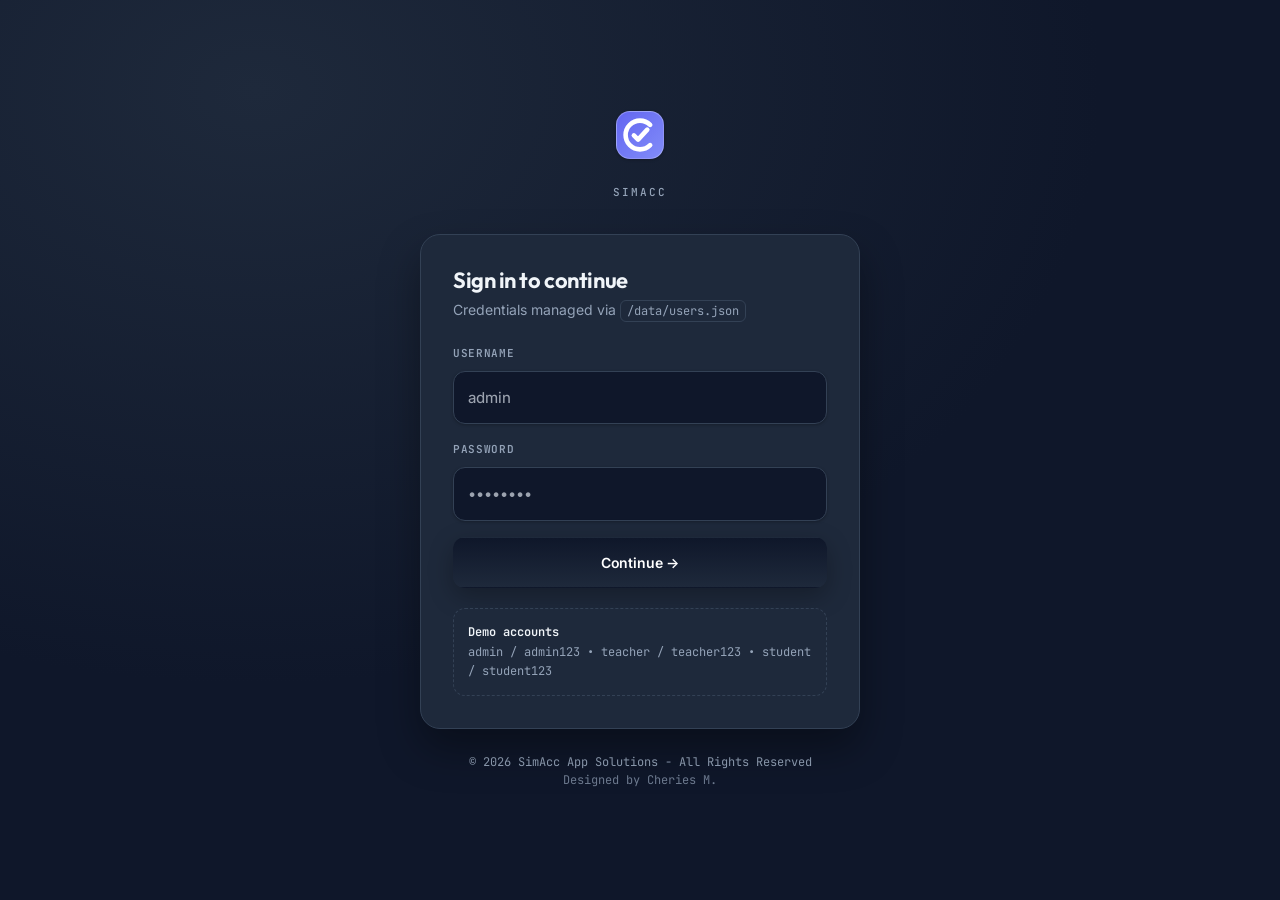
==== index.html @ 6324b461 "Update 'addon/test-gen.js'" ====
<!DOCTYPE html>
<html lang="en">
<head><style>
@font-face {
  font-family: "Optimistic";
  font-style: normal;
  font-weight: 400 600;
  font-display: swap;
  src: url("/fonts/OptimisticAI_VF_Optimized.woff2") format("woff2");
}
@font-face {
  font-family: "Optimistic Mono";
  font-style: normal;
  font-weight: 400;
  font-display: swap;
  src: url("/fonts/OptimisticMono_W_TextRegular.woff2") format("woff2");
}
:where(html) {
  font-family: "Optimistic", system-ui, sans-serif;
}
:where(code, pre, kbd, samp) {
  font-family: "Optimistic Mono", ui-monospace, monospace;
}
</style><style data-metaai-safe-area>:root { scroll-padding-top: var(--safe-area-scroll-padding-top, 0px); }
[data-safe-area-inset-root]::before {
  background: inherit;
  content: "";
  height: var(--safe-area-inset-top, 0px);
  inset: 0 0 auto;
  pointer-events: none;
  position: fixed;
  z-index: 2147483647;
}
</style><script data-metaai-safe-area-runtime>// (c) Meta Platforms, Inc. and affiliates. Confidential and proprietary.

(() => {
  const params = new URLSearchParams(window.location.search);
  const rawInset = params.get('top_inset_px');
  const parsedInset = rawInset !== null && /^\d+$/.test(rawInset)
    ? Number(rawInset)
    : 0;
  const topInset = params.get('has_top_banner') === '1'
    ? Math.min(parsedInset, 256)
    : 0;
  document.documentElement.style.setProperty('--safe-area-inset-top', `${topInset}px`);
  document.documentElement.style.setProperty('--safe-area-scroll-padding-top', `${topInset}px`);

  function observeNavigation() {
    const root = document.getElementById('root');
    if (root === null) return;
    const observed = new Set();
    let scheduled = false;

    function syncScrollPadding() {
      const elements = new Set(root.querySelectorAll('[data-safe-area-sticky-top]'));
      for (const element of observed) {
        if (!elements.has(element)) {
          resizeObserver.unobserve(element);
          observed.delete(element);
        }
      }
      for (const element of elements) {
        if (!observed.has(element)) {
          resizeObserver.observe(element);
          observed.add(element);
        }
      }
      let padding = topInset;
      for (const element of elements) {
        const style = window.getComputedStyle(element);
        if (style.position !== 'sticky' && style.position !== 'fixed') continue;
        const top = Number.parseFloat(style.top);
        if (Number.isFinite(top)) {
          padding = Math.max(padding, top + element.getBoundingClientRect().height);
        }
      }
      document.documentElement.style.setProperty(
        '--safe-area-scroll-padding-top', `${Math.ceil(padding)}px`,
      );
    }

    function scheduleUpdate() {
      if (scheduled) return;
      scheduled = true;
      queueMicrotask(() => {
        scheduled = false;
        syncScrollPadding();
      });
    }

    const resizeObserver = new ResizeObserver(scheduleUpdate);
    const mutationObserver = new MutationObserver(scheduleUpdate);
    mutationObserver.observe(root, {
      attributeFilter: ['class', 'data-safe-area-sticky-top', 'hidden', 'style'],
      attributes: true,
      childList: true,
      subtree: true,
    });
    window.addEventListener('resize', scheduleUpdate);
    scheduleUpdate();
  }

  if (document.readyState === 'loading') {
    document.addEventListener('DOMContentLoaded', observeNavigation, {once: true});
  } else {
    observeNavigation();
  }
})();
</script><script data-metaai-records-guard>// (c) Meta Platforms, Inc. and affiliates. Confidential and proprietary.

// When the records API rejects a write because the app is at its record
// limit, this page answers the next writes itself with the same rejection.
// The answers come after a delay, under an exponential backoff, and one probe
// write goes to the network per backoff window. A new record that the API
// accepts, or a delete that removes a record, ends the backoff. The backoff
// also ends when a write comes 60 s or more after the last window, and no probe
// from the last 60 s is in flight. The state is in memory only.
//
// The compiled-HTML contract checks (`stateful_crud_contract.rs` and
// `stateful_hosted_release.rs`) read this file as part of the app. So it must
// not contain a quoted records action, a browser storage API, the JSON request
// header or encoder, a quoted POST method, a collection argument, or a name
// bound to a quoted word. It must also not call a network function with a
// quoted URL.
(() => {
  const nativeFetch = window.fetch;
  if (typeof nativeFetch !== 'function') return;
  const NativeRequest = window.Request;
  const NativeResponse = window.Response;
  const NativeURL = window.URL;
  const NativePromise = window.Promise;
  const parseJson = JSON.parse;
  const reflectApply = Reflect.apply;
  const startTimer = window.setTimeout.bind(window);
  const stopTimer = window.clearTimeout.bind(window);
  const monotonicNow = window.performance.now.bind(window.performance);

  const CAPACITY_STATUS = 409;
  const CAPACITY_BODY = '{"error":"artifact record limit reached"}';
  const FIRST_WINDOW_MS = 1000;
  const MAX_WINDOW_MS = 60000;
  const LOCAL_ANSWER_DELAY_MS = 500;
  const MAX_TRACKED_RECORDS = 2048;
  const actionName = operation => ['records', operation].join('.');
  const CREATE = actionName('create');
  const PUT = actionName('put');
  const GET = actionName('get');
  const LIST = actionName('list');
  const DELETE = actionName('delete');
  const OBSERVED_ACTIONS = [CREATE, PUT, GET, LIST, DELETE];
  const POST_METHOD = ['PO', 'ST'].join('');
  const LOCAL_HEADERS = [
    [['content', 'type'].join('-'), ['application', 'json'].join('/') + '; charset=utf-8'],
    ['cache-control', 'no-store'],
    ['x-metaai-records-guard', 'capacity'],
  ];

  // `epoch` changes when a window opens or closes. A rejected or accepted write
  // that was sent in an earlier epoch does not change the window, so the writes
  // that were in flight when the limit was reached count as one rejection.
  let streak = 0;
  let windowEndsAt = 0;
  let epoch = 0;
  let activeProbe = null;
  const knownIds = new Set();
  const knownKeys = new Map();

  function recordKey(collection, value) {
    return `${collection}\n${value}`;
  }

  function rememberId(collection, id) {
    if (typeof id !== 'string') return;
    const key = recordKey(collection, id);
    knownIds.delete(key);
    knownIds.add(key);
    if (knownIds.size > MAX_TRACKED_RECORDS) knownIds.delete(knownIds.values().next().value);
  }

  // `savedId` is null when the outcome of the write is unknown. Then the key
  // keeps the id that an earlier answer saved.
  function rememberIdempotencyKey(collection, idempotencyKey, savedId) {
    if (typeof idempotencyKey !== 'string') return;
    const key = recordKey(collection, idempotencyKey);
    const id = savedId ?? knownKeys.get(key) ?? null;
    knownKeys.delete(key);
    knownKeys.set(key, id);
    if (knownKeys.size > MAX_TRACKED_RECORDS) knownKeys.delete(knownKeys.keys().next().value);
  }

  function forgetRecord(savedId) {
    knownIds.delete(savedId);
    for (const [idempotencyKey, keySavedId] of knownKeys) {
      if (keySavedId === savedId) knownKeys.delete(idempotencyKey);
    }
  }

  function forgetId(collection, id) {
    if (typeof id === 'string') forgetRecord(recordKey(collection, id));
  }

  function targetsActions(input, init) {
    const isRequest = input instanceof NativeRequest;
    const method = init?.method ?? (isRequest ? input.method : 'GET');
    if (String(method).toUpperCase() !== POST_METHOD) return false;
    const base = window.location.href;
    const url = isRequest ? input.url : String(input);
    return new NativeURL(url, base).href === new NativeURL('actions', base).href;
  }

  // Returns the body text, a promise of it for a Request body, or null when
  // the body cannot be JSON text.
  function requestBody(input, init) {
    const body = init?.body;
    if (body !== undefined && body !== null) return typeof body === 'string' ? body : null;
    return input instanceof NativeRequest ? input.clone().text() : null;
  }

  function requestSignal(input, init) {
    if (init !== undefined && init !== null && init.signal !== undefined) return init.signal;
    return input instanceof NativeRequest ? input.signal : null;
  }

  function parseAction(text) {
    let payload;
    try {
      payload = parseJson(text);
    } catch {
      return null;
    }
    if (payload === null || typeof payload !== 'object' || Array.isArray(payload)) return null;
    const name = payload.action;
    if (!OBSERVED_ACTIONS.includes(name)) return null;
    const args = payload.args ?? {};
    if (typeof args !== 'object' || Array.isArray(args)) return null;
    const collection = args.collection ?? 'items';
    if (typeof collection !== 'string') return null;
    return {name, args, collection};
  }

  function isWrite(action) {
    return action.name === CREATE || action.name === PUT;
  }

  // The records API accepts these writes at the limit when their record
  // exists: a create that replays a known idempotency key, and a put to a known
  // record. A key or id is known when this page saw its record saved, or sent
  // it in a write whose outcome is unknown.
  function mayStillSucceed(action) {
    if (action.name === CREATE) {
      const idempotencyKey = action.args.idempotency_key;
      return typeof idempotencyKey === 'string'
        && knownKeys.has(recordKey(action.collection, idempotencyKey));
    }
    const id = action.args.id;
    return typeof id === 'string' && knownIds.has(recordKey(action.collection, id));
  }

  function rememberUnknownOutcome(action) {
    if (action.name === CREATE) {
      rememberIdempotencyKey(action.collection, action.args.idempotency_key, null);
    } else {
      rememberId(action.collection, action.args.id);
    }
  }

  // The API rejects a known key or id for capacity only when its record does
  // not exist.
  function revokeExemption(action) {
    if (action.name === PUT) {
      forgetId(action.collection, action.args.id);
      return;
    }
    const key = recordKey(action.collection, action.args.idempotency_key);
    const savedId = knownKeys.get(key);
    knownKeys.delete(key);
    if (typeof savedId === 'string') forgetRecord(savedId);
  }

  // A probe that never settles stops holding writes back after the longest
  // window.
  function windowIsOpen(time) {
    if (time < windowEndsAt) return true;
    return activeProbe !== null && time - activeProbe.startedAt < MAX_WINDOW_MS;
  }

  function openWindow(sentEpoch) {
    if (sentEpoch !== epoch) return;
    streak += 1;
    windowEndsAt = monotonicNow() + Math.min(MAX_WINDOW_MS, FIRST_WINDOW_MS * 2 ** (streak - 1));
    epoch += 1;
  }

  function closeWindow() {
    if (streak === 0) return;
    streak = 0;
    windowEndsAt = 0;
    activeProbe = null;
    epoch += 1;
  }

  // The delay keeps an awaited retry loop from running on every microtask.
  function answerLocally(signal) {
    return new NativePromise((resolve, reject) => {
      if (signal?.aborted) {
        reject(signal.reason);
        return;
      }
      let timer = 0;
      const abort = () => {
        stopTimer(timer);
        reject(signal.reason);
      };
      timer = startTimer(() => {
        signal?.removeEventListener('abort', abort);
        resolve(new NativeResponse(CAPACITY_BODY, {status: CAPACITY_STATUS, headers: LOCAL_HEADERS}));
      }, LOCAL_ANSWER_DELAY_MS);
      signal?.addEventListener('abort', abort, {once: true});
    });
  }

  function responseData(text) {
    try {
      const payload = parseJson(text);
      return payload !== null && typeof payload === 'object' ? payload.data : undefined;
    } catch {
      return undefined;
    }
  }

  function track(action, data) {
    const collection = action.collection;
    switch (action.name) {
      case LIST:
        if (Array.isArray(data?.records)) {
          for (const record of data.records) rememberId(collection, record?.id);
        }
        return;
      case DELETE:
        if (data === true) {
          forgetId(collection, action.args.id);
          closeWindow();
        }
        return;
      case CREATE:
        if (typeof data?.id === 'string') {
          rememberIdempotencyKey(collection, action.args.idempotency_key, recordKey(collection, data.id));
        }
        rememberId(collection, data?.id);
        return;
      default:
        rememberId(collection, data?.id);
    }
  }

  async function observe(action, response, sent) {
    try {
      const status = response.status;
      const succeeded = status >= 200 && status < 300;
      // A write that the API accepts only below the limit proves free space.
      if (succeeded && isWrite(action) && !sent.mayStillSucceed && sent.epoch === epoch) {
        closeWindow();
      }
      const capacityCandidate = status === CAPACITY_STATUS && isWrite(action);
      if (!succeeded && !capacityCandidate) return;
      const text = await response.clone().text();
      if (succeeded) {
        track(action, responseData(text));
      } else if (text === CAPACITY_BODY) {
        if (sent.mayStillSucceed) revokeExemption(action);
        openWindow(sent.epoch);
      }
    } finally {
      if (sent.probe !== null && activeProbe === sent.probe) activeProbe = null;
    }
  }

  function handle(action, send, signal) {
    if (action === null) return send();
    const sent = {epoch, mayStillSucceed: false, probe: null};
    if (isWrite(action)) {
      sent.mayStillSucceed = mayStillSucceed(action);
      if (streak > 0 && !sent.mayStillSucceed) {
        const time = monotonicNow();
        if (windowIsOpen(time)) return answerLocally(signal);
        if (time - windowEndsAt < MAX_WINDOW_MS) {
          activeProbe = {startedAt: time};
          sent.probe = activeProbe;
        } else {
          // Another client or the agent can free space where this page cannot
          // see it. So after a quiet period the write goes out as a normal write.
          closeWindow();
          sent.epoch = epoch;
        }
      }
    }
    return send().then(
      response => observe(action, response, sent).then(() => response, () => response),
      error => {
        if (sent.probe !== null && activeProbe === sent.probe) activeProbe = null;
        // A write that fails or is aborted after it is sent can still save its
        // record.
        if (isWrite(action)) rememberUnknownOutcome(action);
        throw error;
      },
    );
  }

  function guardedFetch(input, init) {
    const self = this;
    const args = arguments;
    const send = () => reflectApply(nativeFetch, self, args);
    let body;
    let signal;
    try {
      if (!targetsActions(input, init)) return send();
      body = requestBody(input, init);
      signal = requestSignal(input, init);
    } catch {
      return send();
    }
    if (body === null) return send();
    if (typeof body === 'string') return handle(parseAction(body), send, signal);
    return body.then(text => handle(parseAction(text), send, signal), () => send());
  }

  try {
    window.fetch = guardedFetch;
  } catch {
    // A page that made the network function read-only keeps its own function.
  }
})();
</script><script data-metaai-app-links>(()=>{var W=Object.defineProperty;var o=(t,n)=>W(t,"name",{value:n,configurable:!0});(()=>{const t=window.open,n=window.fetch,r=HTMLAnchorElement.prototype.click,i=Event.prototype.preventDefault,c=Event.prototype.stopPropagation,f=Event.prototype.stopImmediatePropagation,a=Object.getOwnPropertyDescriptor(Event.prototype,"defaultPrevented").get,u=Object.getOwnPropertyDescriptor(Event.prototype,"cancelBubble"),h="/__metaai/blobs/",x=4e3,g=new WeakMap,E=new WeakSet,s=[];let l=null,b=null,m=null,d=null;function p(t){if(typeof t!="string"||t.trim()==="")return null;let e;try{e=new URL(t,document.baseURI)}catch{return null}return(e.protocol==="http:"||e.protocol==="https:")&&e.origin===window.location.origin?e:null}o(p,"sameAppUrl");function k(t){const e=t.trim(),n=e.toLowerCase();return n===""||n==="_self"||n==="_parent"||n==="_top"?!1:![...document.getElementsByName(e)].some(t=>/^(IFRAME|OBJECT|EMBED)$/.test(t.tagName))}o(k,"opensNewContext");function T(t){return/^\/(__metaai|api|assets)\//.test(t.pathname)}o(T,"isFileRoute");function M(t){const e=new URL(window.location.href);return t.hash!==""&&!/^#!?\//.test(t.hash)&&t.pathname===e.pathname&&t.search===e.search}o(M,"samePage");function R(t){return(t.querySelector("img[alt]")?.getAttribute("alt")||t.getAttribute("aria-label")||t.textContent||"").trim().slice(0,200)}o(R,"labelFor");function y(t,e){const n=document.createElement(t);return n.style.cssText=e,n}o(y,"styled");function P(t){const e=Uint8Array.from(atob(t.replace(/-/g,"+").replace(/_/g,"/")),t=>t.charCodeAt(0));return new TextDecoder("utf-8",{fatal:!0}).decode(e)}o(P,"textOf");function S(t){let e={disposition:t.searchParams.get("disposition")};try{const n=t.searchParams.get("token");n&&t.pathname.startsWith(h)&&(e=JSON.parse(P(n.split(".")[0]))||e)}catch{}return e.disposition==="attachment"}o(S,"isAttachment");function D(){try{const t=document.querySelectorAll(":modal");return t[t.length-1]||document.body}catch{return document.body}}o(D,"layerHost");function H(t,e){d===null&&(d=y("div","position:fixed;width:1px;height:1px;margin:-1px;padding:0;border:0;overflow:hidden;clip-path:inset(50%);white-space:nowrap;"),d.setAttribute("role","status"),d.setAttribute("data-metaai-link-status","")),d.parentNode!==e&&e.append(d);const n=d;n.textContent="",window.setTimeout(()=>{n.textContent=t},100)}o(H,"announce");function N(){b?.remove();const t=D();m?.isConnected||(m=document.createElement("style"),m.textContent="[data-metaai-link-note]::backdrop{display:none!important;background:none!important;backdrop-filter:none!important}",(document.head||document.documentElement).append(m));const e="This app cannot open its pages in a new tab.",n=y("div","position:fixed;inset:auto 16px calc(var(--safe-area-inset-bottom, 0px) + 24px);z-index:2147483647;box-sizing:border-box;width:auto;height:auto;max-width:360px;margin:0 auto;padding:12px 16px;border:0;border-radius:10px;background:rgba(17,17,17,0.92);color:#fff;font:400 14px/1.4 system-ui,sans-serif;text-align:center;overflow:visible;pointer-events:none;");n.setAttribute("data-metaai-link-note",""),n.setAttribute("aria-hidden","true"),n.textContent=e;const r=typeof n.showPopover=="function";r&&n.setAttribute("popover","manual"),t.append(n),r&&n.showPopover(),b=n,H(e,t),window.setTimeout(()=>{n.remove(),b===n&&(b=null)},x)}o(N,"showNote");function O(t){for(const e of t)if(!(!(e instanceof Element)||e===document.body||!e.isConnected||typeof e.focus!="function")&&(e.focus({preventScroll:!0}),document.activeElement===e))return}o(O,"focusBack");function w(){if(l===null)return;const{root:t,opener:e,before:n}=l;l=null,t.open&&t.close(),t.remove(),O([e,n,...s.slice().reverse()])}o(w,"closeViewer");function A(t,e,n){const r=document.activeElement;w();const c=typeof HTMLDialogElement=="function"&&typeof HTMLDialogElement.prototype.showModal=="function",f="var(--safe-area-inset-top, 0px)",a=y(c?"dialog":"div",`position:fixed;inset:0;z-index:2147483647;display:flex;flex-direction:column;align-items:center;justify-content:center;gap:16px;box-sizing:border-box;width:100%;height:100%;max-width:none;max-height:none;margin:0;border:0;padding:calc(${f} + 68px) 16px 24px;background:rgba(0,0,0,0.88);color:#fff;overflow:hidden;overscroll-behavior:contain;pointer-events:auto;`);a.setAttribute("data-metaai-file-viewer",""),a.setAttribute("aria-label",e||"File"),c||(a.setAttribute("role","dialog"),a.setAttribute("aria-modal","true"));const u=y("button",`position:absolute;top:calc(${f} + 12px);right:12px;width:44px;height:44px;padding:0;border:0;border-radius:22px;background:rgba(255,255,255,0.18);color:#fff;font:400 28px/44px system-ui,sans-serif;cursor:pointer;pointer-events:auto;`);u.type="button",u.textContent="\xD7",u.setAttribute("aria-label","Close"),u.setAttribute("data-metaai-file-viewer-close","");const h=y("img","display:block;flex:0 1 auto;min-height:0;max-width:100%;max-height:100%;object-fit:contain;border-radius:4px;");h.alt=e,h.addEventListener("error",()=>{const t=y("p","margin:0;font:400 15px/1.4 system-ui,sans-serif;text-align:center;");t.textContent="This file cannot be shown here.",h.replaceWith(t)},{once:!0}),h.src=t,a.append(u,h),a.addEventListener("cancel",t=>{Reflect.apply(i,t,[]),l?.root===a&&w()}),a.addEventListener("close",()=>{l?.root===a&&w()}),l={root:a,opener:n,before:r},document.body.append(a),c&&a.showModal(),u.focus({preventScroll:!0})}o(A,"showViewer");function F(t,e,r){const i=new AbortController;Reflect.apply(n,window,[t.href,{signal:i.signal}]).then(n=>{i.abort(),n.ok?window.location.assign(t.href):A(t.href,e,r)},()=>A(t.href,e,r))}o(F,"download");function C(t,e,n){T(t)?S(t)?F(t,e,n):A(t.href,e,n):M(t)?window.location.hash=t.hash:N()}o(C,"openOutside");function _(n,r){let i=null,c=0,f=n.href;const a=o(e=>{try{const n=p(String(e));if(n===null){i!==null&&l===i&&w(),i=null,c=0,Reflect.apply(t,window,[String(e)]);return}const a=l;C(n,"",r),i=l!==a?l:null,c=i===null?Date.now()+x:0,f=n.href}catch{}},"go"),u={get href(){return f},set href(t){a(t)},assign:a,replace:a,reload(){},toString:o(()=>f,"toString")};return a(n.href),{opener:null,get closed(){return i!==null?l!==i:Date.now()>=c},get location(){return u},set location(t){a(t)},focus(){},blur(){},close(){i!==null&&l===i&&w(),i=null,c=0},postMessage(){},addEventListener(){},removeEventListener(){}}}o(_,"standIn");function B(t){if(l===null)return!1;const e=t.relatedTarget;return t.composedPath().includes(l.root)||e instanceof Node&&l.root.contains(e)}o(B,"insideViewer");function I(t){const e=[...l.root.querySelectorAll("button, a[href]")],n=e.indexOf(document.activeElement);(t.shiftKey?e[n<=0?e.length-1:n-1]:e[n<0||n===e.length-1?0:n+1])?.focus()}o(I,"moveFocus");function U(t){try{if(l!==null&&!l.root.isConnected&&(l=null),l===null){t.type==="focusin"&&t.target instanceof Element&&s[s.length-1]!==t.target&&(s.push(t.target),s.length>5&&s.shift());return}if(t.type==="keydown"&&(t.key==="Escape"||t.key==="Tab")){Reflect.apply(i,t,[]),Reflect.apply(f,t,[]),t.key==="Escape"?w():I(t);return}if(!B(t)||(Reflect.apply(f,t,[]),t.type!=="click"))return;if(t.detail>1){Reflect.apply(i,t,[]);return}const e=t.target;(e===l.root||e instanceof Element&&e.closest("[data-metaai-file-viewer-close]"))&&w()}catch{}}o(U,"shield");function $(t,e){return t instanceof HTMLInputElement?/^(checkbox|radio|file|color)$/.test(t.type)||/^(submit|reset|image)$/.test(t.type)&&t.form!==null:t instanceof HTMLButtonElement?t.type!=="button"&&t.form!==null:t instanceof HTMLLabelElement?t.control!==null&&!t.control.contains(e):t instanceof HTMLMediaElement?t.controls:t instanceof HTMLElement&&t.tagName==="SUMMARY"&&t.parentElement?.tagName==="DETAILS"}o($,"ownClickAction");function j(t){for(const e of t){if(e instanceof Element&&e.matches("a[href], area[href]"))return e;if($(e,t[0]))return null}return null}o(j,"anchorFor");function V(t){const e=g.get(t);if(!(e===void 0||e.held)){g.delete(t);try{if(e.host.removeEventListener(t.type,e.last),Reflect.apply(a,t,[]))return;e.done=!0,Reflect.apply(i,t,[]),C(e.url,e.label,e.opener)}catch{}}}o(V,"decide");function z(t){const e=g.get(t);if(e!==void 0){g.delete(t);try{e.host.removeEventListener(t.type,e.last),e.held&&!e.appCancelled&&C(e.url,e.label,e.opener)}catch{}}}o(z,"settle");function K(t,n){const r=[];for(const i of t)try{const t=i[n];if(typeof t!="function"||E.has(t))continue;const c=o(function(...e){const n=Reflect.apply(t,this,e),r=n===!1?g.get(e[0]):void 0;return r&&(r.appCancelled=!0),n},"wrapper");E.add(c),i[n]=c,r.push(()=>{i[n]===c&&(i[n]=t)})}catch{}return()=>r.forEach(t=>t())}o(K,"watchHandlers");function L(t,n,r,h,x,E){const s={url:n,label:r,opener:h,host:x,held:!1,done:!1,appCancelled:!1,last:null};s.last=e=>{e===t&&V(t)},g.set(t,s),x.addEventListener(t.type,s.last);const l=K(E,`on${t.type}`),b=o(()=>{l(),z(t)},"end");window.setTimeout(b,0);const m=o(()=>{s.held||s.done||g.get(t)!==s||(s.held=!0,Reflect.apply(a,t,[])?s.appCancelled=!0:Reflect.apply(i,t,[]))},"hold"),d=o(t=>s.held||s.done?s.appCancelled:Reflect.apply(a,t,[]),"appView"),p=o((e,n)=>Object.defineProperty(t,e,{configurable:!0,...n}),"define");return p("stopPropagation",{writable:!0,value(){return m(),Reflect.apply(c,this,arguments)}}),p("stopImmediatePropagation",{writable:!0,value(){return m(),Reflect.apply(f,this,arguments)}}),p("preventDefault",{writable:!0,value(){return s.appCancelled=!0,Reflect.apply(i,this,arguments)}}),p("defaultPrevented",{get(){return d(this)}}),p("returnValue",{get(){return!d(this)},set(t){t||(s.appCancelled=!0,Reflect.apply(i,this,[]))}}),u?.get&&u.set&&p("cancelBubble",{get(){return Reflect.apply(u.get,this,[])},set(t){t&&m(),Reflect.apply(u.set,this,[t])}}),b}o(L,"track");function v(t){try{if(!t.cancelable||t.button!==(t.type==="auxclick"?1:0))return;const e=t.composedPath(),n=j(e);if(!n||n.hasAttribute("download")||n.isContentEditable||!t.bubbles&&e[0]!==n)return;const r=p(n.getAttribute("href"));if(r===null)return;(t.type==="auxclick"||t.ctrlKey||t.metaKey||t.shiftKey||k(n.getAttribute("target")||""))&&L(t,r,R(n),n,t.bubbles?window:n,e)}catch{}}o(v,"remember");try{for(const t of["pointerdown","pointerup","mousedown","mouseup","touchstart","touchend","click","auxclick","dblclick","focusin","focusout","keydown","keyup"])window.addEventListener(t,U,!0);window.addEventListener("click",v,!0),window.addEventListener("auxclick",v,!0),window.open=o(function(n,r){try{const t=r==null?"":String(r);if(t.trim()===""||k(t)){const t=p(n==null?"":String(n));if(t!==null)return _(t,document.activeElement)}}catch{}return Reflect.apply(t,this,arguments)},"open"),HTMLAnchorElement.prototype.click=o(function(){try{if(!this.isConnected&&!this.hasAttribute("download")){const t=p(this.getAttribute("href"));if(t!==null&&k(this.getAttribute("target")||"")){const e=new MouseEvent("click",{bubbles:!0,cancelable:!0,composed:!0,view:window}),n=[];for(let t=this;t!==null;t=t.parentNode)n.push(t);const r=L(e,t,R(this),document.activeElement,this.getRootNode(),n);this.dispatchEvent(e),r();return}}}catch{}return Reflect.apply(r,this,arguments)},"click")}catch{}})();})();
</script>
  <meta charset="UTF-8">
  <meta name="viewport" content="width=device-width, initial-scale=1">
  <title>React Artifact</title>
  <script>(function installDevicePermissionRuntime() {
  if (window.parent === window)
    return;
  let parentOrigin;
  try {
    const embeddingOrigin = window.location.ancestorOrigins?.[0] || document.referrer, { hostname, origin, port, protocol } = new URL(embeddingOrigin), supportedHost = hostname === "meta.ai" || hostname === "ecto1.ai" || [".meta.ai", ".ecto1.ai", ".internalfb.com", ".hatch.club"].some((suffix) => hostname.endsWith(suffix));
    if (hostname === "localhost" && (protocol === "http:" || protocol === "https:") || protocol === "https:" && port === "" && supportedHost)
      parentOrigin = origin;
  } catch {
    return;
  }
  if (!parentOrigin)
    return;
  function request(capability) {
    try {
      const policy = document.permissionsPolicy || document.featurePolicy;
      if (navigator.userActivation?.isActive === !0 && policy?.allowsFeature(capability) === !1)
        window.parent.postMessage({ type: "ecto:artifact-device-permission-request", version: 1, capability }, parentOrigin);
    } catch {}
  }
  function hasAudio(constraints) {
    for (let value = constraints;value != null; value = Object.getPrototypeOf(value)) {
      const descriptor = Object.getOwnPropertyDescriptor(value, "audio");
      if (descriptor)
        return Boolean(descriptor.value);
    }
    return !1;
  }
  function wrap(receiver, name, capability, enabled) {
    try {
      if ((document.permissionsPolicy || document.featurePolicy)?.allowsFeature(capability) !== !1)
        return;
      const native = receiver?.[name];
      if (typeof native !== "function")
        return;
      receiver[name] = function() {
        try {
          if (this === receiver && enabled(arguments))
            request(capability);
        } catch {}
        return Reflect.apply(native, this, arguments);
      };
    } catch {}
  }
  wrap(navigator.mediaDevices, "getUserMedia", "microphone", (args) => hasAudio(args[0]));
  const hasPositionCallback = (args) => typeof args[0] === "function";
  wrap(navigator.geolocation, "getCurrentPosition", "geolocation", hasPositionCallback);
  wrap(navigator.geolocation, "watchPosition", "geolocation", hasPositionCallback);
})();</script>
  <style>*, ::before, ::after {
  --tw-border-spacing-x: 0;
  --tw-border-spacing-y: 0;
  --tw-translate-x: 0;
  --tw-translate-y: 0;
  --tw-rotate: 0;
  --tw-skew-x: 0;
  --tw-skew-y: 0;
  --tw-scale-x: 1;
  --tw-scale-y: 1;
  --tw-pan-x:  ;
  --tw-pan-y:  ;
  --tw-pinch-zoom:  ;
  --tw-scroll-snap-strictness: proximity;
  --tw-gradient-from-position:  ;
  --tw-gradient-via-position:  ;
  --tw-gradient-to-position:  ;
  --tw-ordinal:  ;
  --tw-slashed-zero:  ;
  --tw-numeric-figure:  ;
  --tw-numeric-spacing:  ;
  --tw-numeric-fraction:  ;
  --tw-ring-inset:  ;
  --tw-ring-offset-width: 0px;
  --tw-ring-offset-color: #fff;
  --tw-ring-color: rgb(59 130 246 / 0.5);
  --tw-ring-offset-shadow: 0 0 #0000;
  --tw-ring-shadow: 0 0 #0000;
  --tw-shadow: 0 0 #0000;
  --tw-shadow-colored: 0 0 #0000;
  --tw-blur:  ;
  --tw-brightness:  ;
  --tw-contrast:  ;
  --tw-grayscale:  ;
  --tw-hue-rotate:  ;
  --tw-invert:  ;
  --tw-saturate:  ;
  --tw-sepia:  ;
  --tw-drop-shadow:  ;
  --tw-backdrop-blur:  ;
  --tw-backdrop-brightness:  ;
  --tw-backdrop-contrast:  ;
  --tw-backdrop-grayscale:  ;
  --tw-backdrop-hue-rotate:  ;
  --tw-backdrop-invert:  ;
  --tw-backdrop-opacity:  ;
  --tw-backdrop-saturate:  ;
  --tw-backdrop-sepia:  ;
  --tw-contain-size:  ;
  --tw-contain-layout:  ;
  --tw-contain-paint:  ;
  --tw-contain-style:  ;
}

::backdrop {
  --tw-border-spacing-x: 0;
  --tw-border-spacing-y: 0;
  --tw-translate-x: 0;
  --tw-translate-y: 0;
  --tw-rotate: 0;
  --tw-skew-x: 0;
  --tw-skew-y: 0;
  --tw-scale-x: 1;
  --tw-scale-y: 1;
  --tw-pan-x:  ;
  --tw-pan-y:  ;
  --tw-pinch-zoom:  ;
  --tw-scroll-snap-strictness: proximity;
  --tw-gradient-from-position:  ;
  --tw-gradient-via-position:  ;
  --tw-gradient-to-position:  ;
  --tw-ordinal:  ;
  --tw-slashed-zero:  ;
  --tw-numeric-figure:  ;
  --tw-numeric-spacing:  ;
  --tw-numeric-fraction:  ;
  --tw-ring-inset:  ;
  --tw-ring-offset-width: 0px;
  --tw-ring-offset-color: #fff;
  --tw-ring-color: rgb(59 130 246 / 0.5);
  --tw-ring-offset-shadow: 0 0 #0000;
  --tw-ring-shadow: 0 0 #0000;
  --tw-shadow: 0 0 #0000;
  --tw-shadow-colored: 0 0 #0000;
  --tw-blur:  ;
  --tw-brightness:  ;
  --tw-contrast:  ;
  --tw-grayscale:  ;
  --tw-hue-rotate:  ;
  --tw-invert:  ;
  --tw-saturate:  ;
  --tw-sepia:  ;
  --tw-drop-shadow:  ;
  --tw-backdrop-blur:  ;
  --tw-backdrop-brightness:  ;
  --tw-backdrop-contrast:  ;
  --tw-backdrop-grayscale:  ;
  --tw-backdrop-hue-rotate:  ;
  --tw-backdrop-invert:  ;
  --tw-backdrop-opacity:  ;
  --tw-backdrop-saturate:  ;
  --tw-backdrop-sepia:  ;
  --tw-contain-size:  ;
  --tw-contain-layout:  ;
  --tw-contain-paint:  ;
  --tw-contain-style:  ;
}

/*
! tailwindcss v3.4.18 | MIT License | https://tailwindcss.com
*/

/*
1. Prevent padding and border from affecting element width. (https://github.com/mozdevs/cssremedy/issues/4)
2. Allow adding a border to an element by just adding a border-width. (https://github.com/tailwindcss/tailwindcss/pull/116)
*/

*,
::before,
::after {
  box-sizing: border-box;
  /* 1 */
  border-width: 0;
  /* 2 */
  border-style: solid;
  /* 2 */
  border-color: #e5e7eb;
  /* 2 */
}

::before,
::after {
  --tw-content: '';
}

/*
1. Use a consistent sensible line-height in all browsers.
2. Prevent adjustments of font size after orientation changes in iOS.
3. Use a more readable tab size.
4. Use the user's configured `sans` font-family by default.
5. Use the user's configured `sans` font-feature-settings by default.
6. Use the user's configured `sans` font-variation-settings by default.
7. Disable tap highlights on iOS
*/

html,
:host {
  line-height: 1.5;
  /* 1 */
  -webkit-text-size-adjust: 100%;
  /* 2 */
  -moz-tab-size: 4;
  /* 3 */
  -o-tab-size: 4;
     tab-size: 4;
  /* 3 */
  font-family: ui-sans-serif, system-ui, sans-serif, "Apple Color Emoji", "Segoe UI Emoji", "Segoe UI Symbol", "Noto Color Emoji";
  /* 4 */
  font-feature-settings: normal;
  /* 5 */
  font-variation-settings: normal;
  /* 6 */
  -webkit-tap-highlight-color: transparent;
  /* 7 */
}

/*
1. Remove the margin in all browsers.
2. Inherit line-height from `html` so users can set them as a class directly on the `html` element.
*/

body {
  margin: 0;
  /* 1 */
  line-height: inherit;
  /* 2 */
}

/*
1. Add the correct height in Firefox.
2. Correct the inheritance of border color in Firefox. (https://bugzilla.mozilla.org/show_bug.cgi?id=190655)
3. Ensure horizontal rules are visible by default.
*/

hr {
  height: 0;
  /* 1 */
  color: inherit;
  /* 2 */
  border-top-width: 1px;
  /* 3 */
}

/*
Add the correct text decoration in Chrome, Edge, and Safari.
*/

abbr:where([title]) {
  -webkit-text-decoration: underline dotted;
          text-decoration: underline dotted;
}

/*
Remove the default font size and weight for headings.
*/

h1,
h2,
h3,
h4,
h5,
h6 {
  font-size: inherit;
  font-weight: inherit;
}

/*
Reset links to optimize for opt-in styling instead of opt-out.
*/

a {
  color: inherit;
  text-decoration: inherit;
}

/*
Add the correct font weight in Edge and Safari.
*/

b,
strong {
  font-weight: bolder;
}

/*
1. Use the user's configured `mono` font-family by default.
2. Use the user's configured `mono` font-feature-settings by default.
3. Use the user's configured `mono` font-variation-settings by default.
4. Correct the odd `em` font sizing in all browsers.
*/

code,
kbd,
samp,
pre {
  font-family: ui-monospace, SFMono-Regular, Menlo, Monaco, Consolas, "Liberation Mono", "Courier New", monospace;
  /* 1 */
  font-feature-settings: normal;
  /* 2 */
  font-variation-settings: normal;
  /* 3 */
  font-size: 1em;
  /* 4 */
}

/*
Add the correct font size in all browsers.
*/

small {
  font-size: 80%;
}

/*
Prevent `sub` and `sup` elements from affecting the line height in all browsers.
*/

sub,
sup {
  font-size: 75%;
  line-height: 0;
  position: relative;
  vertical-align: baseline;
}

sub {
  bottom: -0.25em;
}

sup {
  top: -0.5em;
}

/*
1. Remove text indentation from table contents in Chrome and Safari. (https://bugs.chromium.org/p/chromium/issues/detail?id=999088, https://bugs.webkit.org/show_bug.cgi?id=201297)
2. Correct table border color inheritance in all Chrome and Safari. (https://bugs.chromium.org/p/chromium/issues/detail?id=935729, https://bugs.webkit.org/show_bug.cgi?id=195016)
3. Remove gaps between table borders by default.
*/

table {
  text-indent: 0;
  /* 1 */
  border-color: inherit;
  /* 2 */
  border-collapse: collapse;
  /* 3 */
}

/*
1. Change the font styles in all browsers.
2. Remove the margin in Firefox and Safari.
3. Remove default padding in all browsers.
*/

button,
input,
optgroup,
select,
textarea {
  font-family: inherit;
  /* 1 */
  font-feature-settings: inherit;
  /* 1 */
  font-variation-settings: inherit;
  /* 1 */
  font-size: 100%;
  /* 1 */
  font-weight: inherit;
  /* 1 */
  line-height: inherit;
  /* 1 */
  letter-spacing: inherit;
  /* 1 */
  color: inherit;
  /* 1 */
  margin: 0;
  /* 2 */
  padding: 0;
  /* 3 */
}

/*
Remove the inheritance of text transform in Edge and Firefox.
*/

button,
select {
  text-transform: none;
}

/*
1. Correct the inability to style clickable types in iOS and Safari.
2. Remove default button styles.
*/

button,
input:where([type='button']),
input:where([type='reset']),
input:where([type='submit']) {
  -webkit-appearance: button;
  /* 1 */
  background-color: transparent;
  /* 2 */
  background-image: none;
  /* 2 */
}

/*
Use the modern Firefox focus style for all focusable elements.
*/

:-moz-focusring {
  outline: auto;
}

/*
Remove the additional `:invalid` styles in Firefox. (https://github.com/mozilla/gecko-dev/blob/2f9eacd9d3d995c937b4251a5557d95d494c9be1/layout/style/res/forms.css#L728-L737)
*/

:-moz-ui-invalid {
  box-shadow: none;
}

/*
Add the correct vertical alignment in Chrome and Firefox.
*/

progress {
  vertical-align: baseline;
}

/*
Correct the cursor style of increment and decrement buttons in Safari.
*/

::-webkit-inner-spin-button,
::-webkit-outer-spin-button {
  height: auto;
}

/*
1. Correct the odd appearance in Chrome and Safari.
2. Correct the outline style in Safari.
*/

[type='search'] {
  -webkit-appearance: textfield;
  /* 1 */
  outline-offset: -2px;
  /* 2 */
}

/*
Remove the inner padding in Chrome and Safari on macOS.
*/

::-webkit-search-decoration {
  -webkit-appearance: none;
}

/*
1. Correct the inability to style clickable types in iOS and Safari.
2. Change font properties to `inherit` in Safari.
*/

::-webkit-file-upload-button {
  -webkit-appearance: button;
  /* 1 */
  font: inherit;
  /* 2 */
}

/*
Add the correct display in Chrome and Safari.
*/

summary {
  display: list-item;
}

/*
Removes the default spacing and border for appropriate elements.
*/

blockquote,
dl,
dd,
h1,
h2,
h3,
h4,
h5,
h6,
hr,
figure,
p,
pre {
  margin: 0;
}

fieldset {
  margin: 0;
  padding: 0;
}

legend {
  padding: 0;
}

ol,
ul,
menu {
  list-style: none;
  margin: 0;
  padding: 0;
}

/*
Reset default styling for dialogs.
*/

dialog {
  padding: 0;
}

/*
Prevent resizing textareas horizontally by default.
*/

textarea {
  resize: vertical;
}

/*
1. Reset the default placeholder opacity in Firefox. (https://github.com/tailwindlabs/tailwindcss/issues/3300)
2. Set the default placeholder color to the user's configured gray 400 color.
*/

input::-moz-placeholder, textarea::-moz-placeholder {
  opacity: 1;
  /* 1 */
  color: #9ca3af;
  /* 2 */
}

input::placeholder,
textarea::placeholder {
  opacity: 1;
  /* 1 */
  color: #9ca3af;
  /* 2 */
}

/*
Set the default cursor for buttons.
*/

button,
[role="button"] {
  cursor: pointer;
}

/*
Make sure disabled buttons don't get the pointer cursor.
*/

:disabled {
  cursor: default;
}

/*
1. Make replaced elements `display: block` by default. (https://github.com/mozdevs/cssremedy/issues/14)
2. Add `vertical-align: middle` to align replaced elements more sensibly by default. (https://github.com/jensimmons/cssremedy/issues/14#issuecomment-634934210)
   This can trigger a poorly considered lint error in some tools but is included by design.
*/

img,
svg,
video,
canvas,
audio,
iframe,
embed,
object {
  display: block;
  /* 1 */
  vertical-align: middle;
  /* 2 */
}

/*
Constrain images and videos to the parent width and preserve their intrinsic aspect ratio. (https://github.com/mozdevs/cssremedy/issues/14)
*/

img,
video {
  max-width: 100%;
  height: auto;
}

/* Make elements with the HTML hidden attribute stay hidden by default */

[hidden]:where(:not([hidden="until-found"])) {
  display: none;
}

.container {
  width: 100%;
}

@media (min-width: 640px) {
  .container {
    max-width: 640px;
  }
}

@media (min-width: 768px) {
  .container {
    max-width: 768px;
  }
}

@media (min-width: 1024px) {
  .container {
    max-width: 1024px;
  }
}

@media (min-width: 1280px) {
  .container {
    max-width: 1280px;
  }
}

@media (min-width: 1536px) {
  .container {
    max-width: 1536px;
  }
}

.block {
  display: block;
}

.border {
  border-width: 1px;
}

:root {
  --surface: #ffffff;
  --surface-muted: #f4f2ed;
  --text: #1a1a1a;
  --accent: #1d4ed8;
}

@media (prefers-color-scheme: dark) {
  :root {
    --surface: #111111;
    --surface-muted: #1c1c1c;
    --text: #f4f2ed;
    --accent: #93c5fd;
  }
}

html,
body {
  margin: 0;
  padding: 0;
  background: var(--surface);
  color: var(--text);
}

* {
  box-sizing: border-box;
}

@tailwind base;@tailwind components;@tailwind utilities;:root{--surface:#fff;--surface-muted:#f4f2ed;--text:#1a1a1a;--accent:#1d4ed8}@media (prefers-color-scheme:dark){:root{--surface:#111;--surface-muted:#1c1c1c;--text:#f4f2ed;--accent:#93c5fd}}html,body{background:var(--surface);color:var(--text);margin:0;padding:0}*{box-sizing:border-box}
</style>
<script src="simCAT/addon/test-gen.js"></script>
</head>
<body>
  <div id="root"></div>

  <script type="module">var Hd=Object.create;var{getPrototypeOf:Ud,defineProperty:Na,getOwnPropertyNames:Gd}=Object;var $d=Object.prototype.hasOwnProperty;var mt=(e,t,n)=>{n=e!=null?Hd(Ud(e)):{};let r=t||!e||!e.__esModule?Na(n,"default",{value:e,enumerable:!0}):n;for(let a of Gd(e))if(!$d.call(r,a))Na(r,a,{get:()=>e[a],enumerable:!0});return r};var or=(e,t)=>()=>(t||e((t={exports:{}}).exports,t),t.exports);var Vd=(e,t)=>{for(var n in t)Na(e,n,{get:t[n],enumerable:!0,configurable:!0,set:(r)=>t[n]=()=>r})};var Qd=(e,t)=>()=>(e&&(t=e(e=0)),t);var dn=or((dc)=>{var un=Symbol.for("react.element"),Yd=Symbol.for("react.portal"),Kd=Symbol.for("react.fragment"),Xd=Symbol.for("react.strict_mode"),Jd=Symbol.for("react.profiler"),Zd=Symbol.for("react.provider"),ec=Symbol.for("react.context"),tc=Symbol.for("react.forward_ref"),nc=Symbol.for("react.suspense"),rc=Symbol.for("react.memo"),ac=Symbol.for("react.lazy"),el=Symbol.iterator;function ic(e){if(e===null||typeof e!=="object")return null;return e=el&&e[el]||e["@@iterator"],typeof e==="function"?e:null}var rl={isMounted:function(){return!1},enqueueForceUpdate:function(){},enqueueReplaceState:function(){},enqueueSetState:function(){}},al=Object.assign,il={};function Rt(e,t,n){this.props=e,this.context=t,this.refs=il,this.updater=n||rl}Rt.prototype.isReactComponent={};Rt.prototype.setState=function(e,t){if(typeof e!=="object"&&typeof e!=="function"&&e!=null)throw Error("setState(...): takes an object of state variables to update or a function which returns an object of state variables.");this.updater.enqueueSetState(this,e,t,"setState")};Rt.prototype.forceUpdate=function(e){this.updater.enqueueForceUpdate(this,e,"forceUpdate")};function ol(){}ol.prototype=Rt.prototype;function Ra(e,t,n){this.props=e,this.context=t,this.refs=il,this.updater=n||rl}var Ta=Ra.prototype=new ol;Ta.constructor=Ra;al(Ta,Rt.prototype);Ta.isPureReactComponent=!0;var tl=Array.isArray,ll=Object.prototype.hasOwnProperty,Aa={current:null},sl={key:!0,ref:!0,__self:!0,__source:!0};function ul(e,t,n){var r,a={},i=null,o=null;if(t!=null)for(r in t.ref!==void 0&&(o=t.ref),t.key!==void 0&&(i=""+t.key),t)ll.call(t,r)&&!sl.hasOwnProperty(r)&&(a[r]=t[r]);var l=arguments.length-2;if(l===1)a.children=n;else if(1<l){for(var s=Array(l),d=0;d<l;d++)s[d]=arguments[d+2];a.children=s}if(e&&e.defaultProps)for(r in l=e.defaultProps,l)a[r]===void 0&&(a[r]=l[r]);return{$$typeof:un,type:e,key:i,ref:o,props:a,_owner:Aa.current}}function oc(e,t){return{$$typeof:un,type:e.type,key:t,ref:e.ref,props:e.props,_owner:e._owner}}function La(e){return typeof e==="object"&&e!==null&&e.$$typeof===un}function lc(e){var t={"=":"=0",":":"=2"};return"$"+e.replace(/[=:]/g,function(n){return t[n]})}var nl=/\/+/g;function za(e,t){return typeof e==="object"&&e!==null&&e.key!=null?lc(""+e.key):t.toString(36)}function sr(e,t,n,r,a){var i=typeof e;if(i==="undefined"||i==="boolean")e=null;var o=!1;if(e===null)o=!0;else switch(i){case"string":case"number":o=!0;break;case"object":switch(e.$$typeof){case un:case Yd:o=!0}}if(o)return o=e,a=a(o),e=r===""?"."+za(o,0):r,tl(a)?(n="",e!=null&&(n=e.replace(nl,"$&/")+"/"),sr(a,t,n,"",function(d){return d})):a!=null&&(La(a)&&(a=oc(a,n+(!a.key||o&&o.key===a.key?"":(""+a.key).replace(nl,"$&/")+"/")+e)),t.push(a)),1;if(o=0,r=r===""?".":r+":",tl(e))for(var l=0;l<e.length;l++){i=e[l];var s=r+za(i,l);o+=sr(i,t,n,s,a)}else if(s=ic(e),typeof s==="function")for(e=s.call(e),l=0;!(i=e.next()).done;)i=i.value,s=r+za(i,l++),o+=sr(i,t,n,s,a);else if(i==="object")throw t=String(e),Error("Objects are not valid as a React child (found: "+(t==="[object Object]"?"object with keys {"+Object.keys(e).join(", ")+"}":t)+"). If you meant to render a collection of children, use an array instead.");return o}function lr(e,t,n){if(e==null)return e;var r=[],a=0;return sr(e,r,"","",function(i){return t.call(n,i,a++)}),r}function sc(e){if(e._status===-1){var t=e._result;t=t(),t.then(function(n){if(e._status===0||e._status===-1)e._status=1,e._result=n},function(n){if(e._status===0||e._status===-1)e._status=2,e._result=n}),e._status===-1&&(e._status=0,e._result=t)}if(e._status===1)return e._result.default;throw e._result}var ee={current:null},ur={transition:null},uc={ReactCurrentDispatcher:ee,ReactCurrentBatchConfig:ur,ReactCurrentOwner:Aa};function dl(){throw Error("act(...) is not supported in production builds of React.")}dc.Children={map:lr,forEach:function(e,t,n){lr(e,function(){t.apply(this,arguments)},n)},count:function(e){var t=0;return lr(e,function(){t++}),t},toArray:function(e){return lr(e,function(t){return t})||[]},only:function(e){if(!La(e))throw Error("React.Children.only expected to receive a single React element child.");return e}};dc.Component=Rt;dc.Fragment=Kd;dc.Profiler=Jd;dc.PureComponent=Ra;dc.StrictMode=Xd;dc.Suspense=nc;dc.__SECRET_INTERNALS_DO_NOT_USE_OR_YOU_WILL_BE_FIRED=uc;dc.act=dl;dc.cloneElement=function(e,t,n){if(e===null||e===void 0)throw Error("React.cloneElement(...): The argument must be a React element, but you passed "+e+".");var r=al({},e.props),a=e.key,i=e.ref,o=e._owner;if(t!=null){if(t.ref!==void 0&&(i=t.ref,o=Aa.current),t.key!==void 0&&(a=""+t.key),e.type&&e.type.defaultProps)var l=e.type.defaultProps;for(s in t)ll.call(t,s)&&!sl.hasOwnProperty(s)&&(r[s]=t[s]===void 0&&l!==void 0?l[s]:t[s])}var s=arguments.length-2;if(s===1)r.children=n;else if(1<s){l=Array(s);for(var d=0;d<s;d++)l[d]=arguments[d+2];r.children=l}return{$$typeof:un,type:e.type,key:a,ref:i,props:r,_owner:o}};dc.createContext=function(e){return e={$$typeof:ec,_currentValue:e,_currentValue2:e,_threadCount:0,Provider:null,Consumer:null,_defaultValue:null,_globalName:null},e.Provider={$$typeof:Zd,_context:e},e.Consumer=e};dc.createElement=ul;dc.createFactory=function(e){var t=ul.bind(null,e);return t.type=e,t};dc.createRef=function(){return{current:null}};dc.forwardRef=function(e){return{$$typeof:tc,render:e}};dc.isValidElement=La;dc.lazy=function(e){return{$$typeof:ac,_payload:{_status:-1,_result:e},_init:sc}};dc.memo=function(e,t){return{$$typeof:rc,type:e,compare:t===void 0?null:t}};dc.startTransition=function(e){var t=ur.transition;ur.transition={};try{e()}finally{ur.transition=t}};dc.unstable_act=dl;dc.useCallback=function(e,t){return ee.current.useCallback(e,t)};dc.useContext=function(e){return ee.current.useContext(e)};dc.useDebugValue=function(){};dc.useDeferredValue=function(e){return ee.current.useDeferredValue(e)};dc.useEffect=function(e,t){return ee.current.useEffect(e,t)};dc.useId=function(){return ee.current.useId()};dc.useImperativeHandle=function(e,t,n){return ee.current.useImperativeHandle(e,t,n)};dc.useInsertionEffect=function(e,t){return ee.current.useInsertionEffect(e,t)};dc.useLayoutEffect=function(e,t){return ee.current.useLayoutEffect(e,t)};dc.useMemo=function(e,t){return ee.current.useMemo(e,t)};dc.useReducer=function(e,t,n){return ee.current.useReducer(e,t,n)};dc.useRef=function(e){return ee.current.useRef(e)};dc.useState=function(e){return ee.current.useState(e)};dc.useSyncExternalStore=function(e,t,n){return ee.current.useSyncExternalStore(e,t,n)};dc.useTransition=function(){return ee.current.useTransition()};dc.version="18.3.1"});var vl=or((Qc)=>{function Wa(e,t){var n=e.length;e.push(t);e:for(;0<n;){var r=n-1>>>1,a=e[r];if(0<dr(a,t))e[r]=t,e[n]=a,n=r;else break e}}function xe(e){return e.length===0?null:e[0]}function mr(e){if(e.length===0)return null;var t=e[0],n=e.pop();if(n!==t){e[0]=n;e:for(var r=0,a=e.length,i=a>>>1;r<i;){var o=2*(r+1)-1,l=e[o],s=o+1,d=e[s];if(0>dr(l,n))s<a&&0>dr(d,l)?(e[r]=d,e[s]=n,r=s):(e[r]=l,e[o]=n,r=o);else if(s<a&&0>dr(d,n))e[r]=d,e[s]=n,r=s;else break e}}return t}function dr(e,t){var n=e.sortIndex-t.sortIndex;return n!==0?n:e.id-t.id}if(typeof performance==="object"&&typeof performance.now==="function")Pa=performance,Qc.unstable_now=function(){return Pa.now()};else cr=Date,Ma=cr.now(),Qc.unstable_now=function(){return cr.now()-Ma};var Pa,cr,Ma,De=[],$e=[],Vc=1,fe=null,Y=3,gr=!1,gt=!1,pn=!1,pl=typeof setTimeout==="function"?setTimeout:null,fl=typeof clearTimeout==="function"?clearTimeout:null,cl=typeof setImmediate<"u"?setImmediate:null;typeof navigator<"u"&&navigator.scheduling!==void 0&&navigator.scheduling.isInputPending!==void 0&&navigator.scheduling.isInputPending.bind(navigator.scheduling);function Oa(e){for(var t=xe($e);t!==null;){if(t.callback===null)mr($e);else if(t.startTime<=e)mr($e),t.sortIndex=t.expirationTime,Wa(De,t);else break;t=xe($e)}}function ja(e){if(pn=!1,Oa(e),!gt)if(xe(De)!==null)gt=!0,Ha(qa);else{var t=xe($e);t!==null&&Ua(ja,t.startTime-e)}}function qa(e,t){gt=!1,pn&&(pn=!1,fl(fn),fn=-1),gr=!0;var n=Y;try{Oa(t);for(fe=xe(De);fe!==null&&(!(fe.expirationTime>t)||e&&!hl());){var r=fe.callback;if(typeof r==="function"){fe.callback=null,Y=fe.priorityLevel;var a=r(fe.expirationTime<=t);t=Qc.unstable_now(),typeof a==="function"?fe.callback=a:fe===xe(De)&&mr(De),Oa(t)}else mr(De);fe=xe(De)}if(fe!==null)var i=!0;else{var o=xe($e);o!==null&&Ua(ja,o.startTime-t),i=!1}return i}finally{fe=null,Y=n,gr=!1}}var hr=!1,pr=null,fn=-1,ml=5,gl=-1;function hl(){return Qc.unstable_now()-gl<ml?!1:!0}function Ia(){if(pr!==null){var e=Qc.unstable_now();gl=e;var t=!0;try{t=pr(!0,e)}finally{t?cn():(hr=!1,pr=null)}}else hr=!1}var cn;if(typeof cl==="function")cn=function(){cl(Ia)};else if(typeof MessageChannel<"u")fr=new MessageChannel,Ba=fr.port2,fr.port1.onmessage=Ia,cn=function(){Ba.postMessage(null)};else cn=function(){pl(Ia,0)};var fr,Ba;function Ha(e){pr=e,hr||(hr=!0,cn())}function Ua(e,t){fn=pl(function(){e(Qc.unstable_now())},t)}Qc.unstable_IdlePriority=5;Qc.unstable_ImmediatePriority=1;Qc.unstable_LowPriority=4;Qc.unstable_NormalPriority=3;Qc.unstable_Profiling=null;Qc.unstable_UserBlockingPriority=2;Qc.unstable_cancelCallback=function(e){e.callback=null};Qc.unstable_continueExecution=function(){gt||gr||(gt=!0,Ha(qa))};Qc.unstable_forceFrameRate=function(e){0>e||125<e?console.error("forceFrameRate takes a positive int between 0 and 125, forcing frame rates higher than 125 fps is not supported"):ml=0<e?Math.floor(1000/e):5};Qc.unstable_getCurrentPriorityLevel=function(){return Y};Qc.unstable_getFirstCallbackNode=function(){return xe(De)};Qc.unstable_next=function(e){switch(Y){case 1:case 2:case 3:var t=3;break;default:t=Y}var n=Y;Y=t;try{return e()}finally{Y=n}};Qc.unstable_pauseExecution=function(){};Qc.unstable_requestPaint=function(){};Qc.unstable_runWithPriority=function(e,t){switch(e){case 1:case 2:case 3:case 4:case 5:break;default:e=3}var n=Y;Y=e;try{return t()}finally{Y=n}};Qc.unstable_scheduleCallback=function(e,t,n){var r=Qc.unstable_now();switch(typeof n==="object"&&n!==null?(n=n.delay,n=typeof n==="number"&&0<n?r+n:r):n=r,e){case 1:var a=-1;break;case 2:a=250;break;case 5:a=1073741823;break;case 4:a=1e4;break;default:a=5000}return a=n+a,e={id:Vc++,callback:t,priorityLevel:e,startTime:n,expirationTime:a,sortIndex:-1},n>r?(e.sortIndex=n,Wa($e,e),xe(De)===null&&e===xe($e)&&(pn?(fl(fn),fn=-1):pn=!0,Ua(ja,n-r))):(e.sortIndex=a,Wa(De,e),gt||gr||(gt=!0,Ha(qa))),e};Qc.unstable_shouldYield=hl;Qc.unstable_wrapCallback=function(e){var t=Y;return function(){var n=Y;Y=t;try{return e.apply(this,arguments)}finally{Y=n}}}});var Xo={};Vd(Xo,{version:()=>Rd,unstable_renderSubtreeIntoContainer:()=>zd,unstable_batchedUpdates:()=>Nd,unmountComponentAtNode:()=>Dd,render:()=>Fd,hydrateRoot:()=>Ed,hydrate:()=>Cd,flushSync:()=>_d,findDOMNode:()=>Sd,createRoot:()=>wd,createPortal:()=>kd,__SECRET_INTERNALS_DO_NOT_USE_OR_YOU_WILL_BE_FIRED:()=>xd});function h(e){for(var t="https://reactjs.org/docs/error-decoder.html?invariant="+e,n=1;n<arguments.length;n++)t+="&args[]="+encodeURIComponent(arguments[n]);return"Minified React error #"+e+"; visit "+t+" for the full message or use the non-minified dev environment for full errors and additional helpful warnings."}function Nt(e,t){Zt(e,t),Zt(e+"Capture",t)}function Zt(e,t){Mn[e]=t;for(e=0;e<t.length;e++)Ss.add(t[e])}function mp(e){if(pi.call(bl,e))return!0;if(pi.call(yl,e))return!1;if(fp.test(e))return bl[e]=!0;return yl[e]=!0,!1}function gp(e,t,n,r){if(n!==null&&n.type===0)return!1;switch(typeof t){case"function":case"symbol":return!0;case"boolean":if(r)return!1;if(n!==null)return!n.acceptsBooleans;return e=e.toLowerCase().slice(0,5),e!=="data-"&&e!=="aria-";default:return!1}}function hp(e,t,n,r){if(t===null||typeof t>"u"||gp(e,t,n,r))return!0;if(r)return!1;if(n!==null)switch(n.type){case 3:return!t;case 4:return t===!1;case 5:return isNaN(t);case 6:return isNaN(t)||1>t}return!1}function re(e,t,n,r,a,i,o){this.acceptsBooleans=t===2||t===3||t===4,this.attributeName=r,this.attributeNamespace=a,this.mustUseProperty=n,this.propertyName=e,this.type=t,this.sanitizeURL=i,this.removeEmptyString=o}function lo(e){return e[1].toUpperCase()}function so(e,t,n,r){var a=Q.hasOwnProperty(t)?Q[t]:null;if(a!==null?a.type!==0:r||!(2<t.length)||t[0]!=="o"&&t[0]!=="O"||t[1]!=="n"&&t[1]!=="N")hp(t,n,a,r)&&(n=null),r||a===null?mp(t)&&(n===null?e.removeAttribute(t):e.setAttribute(t,""+n)):a.mustUseProperty?e[a.propertyName]=n===null?a.type===3?!1:"":n:(t=a.attributeName,r=a.attributeNamespace,n===null?e.removeAttribute(t):(a=a.type,n=a===3||a===4&&n===!0?"":""+n,r?e.setAttributeNS(r,t,n):e.setAttribute(t,n)))}function mn(e){if(e===null||typeof e!=="object")return null;return e=xl&&e[xl]||e["@@iterator"],typeof e==="function"?e:null}function kn(e){if(Ga===void 0)try{throw Error()}catch(n){var t=n.stack.trim().match(/\n( *(at )?)/);Ga=t&&t[1]||""}return`
`+Ga+e}function Va(e,t){if(!e||$a)return"";$a=!0;var n=Error.prepareStackTrace;Error.prepareStackTrace=void 0;try{if(t)if(t=function(){throw Error()},Object.defineProperty(t.prototype,"props",{set:function(){throw Error()}}),typeof Reflect==="object"&&Reflect.construct){try{Reflect.construct(t,[])}catch(d){var r=d}Reflect.construct(e,[],t)}else{try{t.call()}catch(d){r=d}e.call(t.prototype)}else{try{throw Error()}catch(d){r=d}e()}}catch(d){if(d&&r&&typeof d.stack==="string"){for(var a=d.stack.split(`
`),i=r.stack.split(`
`),o=a.length-1,l=i.length-1;1<=o&&0<=l&&a[o]!==i[l];)l--;for(;1<=o&&0<=l;o--,l--)if(a[o]!==i[l]){if(o!==1||l!==1)do if(o--,l--,0>l||a[o]!==i[l]){var s=`
`+a[o].replace(" at new "," at ");return e.displayName&&s.includes("<anonymous>")&&(s=s.replace("<anonymous>",e.displayName)),s}while(1<=o&&0<=l);break}}}finally{$a=!1,Error.prepareStackTrace=n}return(e=e?e.displayName||e.name:"")?kn(e):""}function vp(e){switch(e.tag){case 5:return kn(e.type);case 16:return kn("Lazy");case 13:return kn("Suspense");case 19:return kn("SuspenseList");case 0:case 2:case 15:return e=Va(e.type,!1),e;case 11:return e=Va(e.type.render,!1),e;case 1:return e=Va(e.type,!0),e;default:return""}}function hi(e){if(e==null)return null;if(typeof e==="function")return e.displayName||e.name||null;if(typeof e==="string")return e;switch(e){case Wt:return"Fragment";case It:return"Portal";case fi:return"Profiler";case uo:return"StrictMode";case mi:return"Suspense";case gi:return"SuspenseList"}if(typeof e==="object")switch(e.$$typeof){case Cs:return(e.displayName||"Context")+".Consumer";case _s:return(e._context.displayName||"Context")+".Provider";case co:var t=e.render;return e=e.displayName,e||(e=t.displayName||t.name||"",e=e!==""?"ForwardRef("+e+")":"ForwardRef"),e;case po:return t=e.displayName||null,t!==null?t:hi(e.type)||"Memo";case Qe:t=e._payload,e=e._init;try{return hi(e(t))}catch(n){}}return null}function yp(e){var t=e.type;switch(e.tag){case 24:return"Cache";case 9:return(t.displayName||"Context")+".Consumer";case 10:return(t._context.displayName||"Context")+".Provider";case 18:return"DehydratedFragment";case 11:return e=t.render,e=e.displayName||e.name||"",t.displayName||(e!==""?"ForwardRef("+e+")":"ForwardRef");case 7:return"Fragment";case 5:return t;case 4:return"Portal";case 3:return"Root";case 6:return"Text";case 16:return hi(t);case 8:return t===uo?"StrictMode":"Mode";case 22:return"Offscreen";case 12:return"Profiler";case 21:return"Scope";case 13:return"Suspense";case 19:return"SuspenseList";case 25:return"TracingMarker";case 1:case 0:case 17:case 2:case 14:case 15:if(typeof t==="function")return t.displayName||t.name||null;if(typeof t==="string")return t}return null}function st(e){switch(typeof e){case"boolean":case"number":case"string":case"undefined":return e;case"object":return e;default:return""}}function Fs(e){var t=e.type;return(e=e.nodeName)&&e.toLowerCase()==="input"&&(t==="checkbox"||t==="radio")}function bp(e){var t=Fs(e)?"checked":"value",n=Object.getOwnPropertyDescriptor(e.constructor.prototype,t),r=""+e[t];if(!e.hasOwnProperty(t)&&typeof n<"u"&&typeof n.get==="function"&&typeof n.set==="function"){var{get:a,set:i}=n;return Object.defineProperty(e,t,{configurable:!0,get:function(){return a.call(this)},set:function(o){r=""+o,i.call(this,o)}}),Object.defineProperty(e,t,{enumerable:n.enumerable}),{getValue:function(){return r},setValue:function(o){r=""+o},stopTracking:function(){e._valueTracker=null,delete e[t]}}}}function yr(e){e._valueTracker||(e._valueTracker=bp(e))}function Ds(e){if(!e)return!1;var t=e._valueTracker;if(!t)return!0;var n=t.getValue(),r="";return e&&(r=Fs(e)?e.checked?"true":"false":e.value),e=r,e!==n?(t.setValue(e),!0):!1}function Hr(e){if(e=e||(typeof document<"u"?document:void 0),typeof e>"u")return null;try{return e.activeElement||e.body}catch(t){return e.body}}function vi(e,t){var n=t.checked;return P({},t,{defaultChecked:void 0,defaultValue:void 0,value:void 0,checked:n!=null?n:e._wrapperState.initialChecked})}function kl(e,t){var n=t.defaultValue==null?"":t.defaultValue,r=t.checked!=null?t.checked:t.defaultChecked;n=st(t.value!=null?t.value:n),e._wrapperState={initialChecked:r,initialValue:n,controlled:t.type==="checkbox"||t.type==="radio"?t.checked!=null:t.value!=null}}function Ns(e,t){t=t.checked,t!=null&&so(e,"checked",t,!1)}function yi(e,t){Ns(e,t);var n=st(t.value),r=t.type;if(n!=null)if(r==="number"){if(n===0&&e.value===""||e.value!=n)e.value=""+n}else e.value!==""+n&&(e.value=""+n);else if(r==="submit"||r==="reset"){e.removeAttribute("value");return}t.hasOwnProperty("value")?bi(e,t.type,n):t.hasOwnProperty("defaultValue")&&bi(e,t.type,st(t.defaultValue)),t.checked==null&&t.defaultChecked!=null&&(e.defaultChecked=!!t.defaultChecked)}function wl(e,t,n){if(t.hasOwnProperty("value")||t.hasOwnProperty("defaultValue")){var r=t.type;if(!(r!=="submit"&&r!=="reset"||t.value!==void 0&&t.value!==null))return;t=""+e._wrapperState.initialValue,n||t===e.value||(e.value=t),e.defaultValue=t}n=e.name,n!==""&&(e.name=""),e.defaultChecked=!!e._wrapperState.initialChecked,n!==""&&(e.name=n)}function bi(e,t,n){if(t!=="number"||Hr(e.ownerDocument)!==e)n==null?e.defaultValue=""+e._wrapperState.initialValue:e.defaultValue!==""+n&&(e.defaultValue=""+n)}function Vt(e,t,n,r){if(e=e.options,t){t={};for(var a=0;a<n.length;a++)t["$"+n[a]]=!0;for(n=0;n<e.length;n++)a=t.hasOwnProperty("$"+e[n].value),e[n].selected!==a&&(e[n].selected=a),a&&r&&(e[n].defaultSelected=!0)}else{n=""+st(n),t=null;for(a=0;a<e.length;a++){if(e[a].value===n){e[a].selected=!0,r&&(e[a].defaultSelected=!0);return}t!==null||e[a].disabled||(t=e[a])}t!==null&&(t.selected=!0)}}function xi(e,t){if(t.dangerouslySetInnerHTML!=null)throw Error(h(91));return P({},t,{value:void 0,defaultValue:void 0,children:""+e._wrapperState.initialValue})}function Sl(e,t){var n=t.value;if(n==null){if(n=t.children,t=t.defaultValue,n!=null){if(t!=null)throw Error(h(92));if(wn(n)){if(1<n.length)throw Error(h(93));n=n[0]}t=n}t==null&&(t=""),n=t}e._wrapperState={initialValue:st(n)}}function zs(e,t){var n=st(t.value),r=st(t.defaultValue);n!=null&&(n=""+n,n!==e.value&&(e.value=n),t.defaultValue==null&&e.defaultValue!==n&&(e.defaultValue=n)),r!=null&&(e.defaultValue=""+r)}function _l(e){var t=e.textContent;t===e._wrapperState.initialValue&&t!==""&&t!==null&&(e.value=t)}function Rs(e){switch(e){case"svg":return"http://www.w3.org/2000/svg";case"math":return"http://www.w3.org/1998/Math/MathML";default:return"http://www.w3.org/1999/xhtml"}}function ki(e,t){return e==null||e==="http://www.w3.org/1999/xhtml"?Rs(t):e==="http://www.w3.org/2000/svg"&&t==="foreignObject"?"http://www.w3.org/1999/xhtml":e}function On(e,t){if(t){var n=e.firstChild;if(n&&n===e.lastChild&&n.nodeType===3){n.nodeValue=t;return}}e.textContent=t}function As(e,t,n){return t==null||typeof t==="boolean"||t===""?"":n||typeof t!=="number"||t===0||Nn.hasOwnProperty(e)&&Nn[e]?(""+t).trim():t+"px"}function Ls(e,t){e=e.style;for(var n in t)if(t.hasOwnProperty(n)){var r=n.indexOf("--")===0,a=As(n,t[n],r);n==="float"&&(n="cssFloat"),r?e.setProperty(n,a):e[n]=a}}function wi(e,t){if(t){if(kp[e]&&(t.children!=null||t.dangerouslySetInnerHTML!=null))throw Error(h(137,e));if(t.dangerouslySetInnerHTML!=null){if(t.children!=null)throw Error(h(60));if(typeof t.dangerouslySetInnerHTML!=="object"||!("__html"in t.dangerouslySetInnerHTML))throw Error(h(61))}if(t.style!=null&&typeof t.style!=="object")throw Error(h(62))}}function Si(e,t){if(e.indexOf("-")===-1)return typeof t.is==="string";switch(e){case"annotation-xml":case"color-profile":case"font-face":case"font-face-src":case"font-face-uri":case"font-face-format":case"font-face-name":case"missing-glyph":return!1;default:return!0}}function fo(e){return e=e.target||e.srcElement||window,e.correspondingUseElement&&(e=e.correspondingUseElement),e.nodeType===3?e.parentNode:e}function Cl(e){if(e=rr(e)){if(typeof Ci!=="function")throw Error(h(280));var t=e.stateNode;t&&(t=va(t),Ci(e.stateNode,e.type,t))}}function Is(e){Qt?Yt?Yt.push(e):Yt=[e]:Qt=e}function Ws(){if(Qt){var e=Qt,t=Yt;if(Yt=Qt=null,Cl(e),t)for(e=0;e<t.length;e++)Cl(t[e])}}function Ps(e,t){return e(t)}function Ms(){}function Os(e,t,n){if(Qa)return e(t,n);Qa=!0;try{return Ps(e,t,n)}finally{if(Qa=!1,Qt!==null||Yt!==null)Ms(),Ws()}}function Bn(e,t){var n=e.stateNode;if(n===null)return null;var r=va(n);if(r===null)return null;n=r[t];e:switch(t){case"onClick":case"onClickCapture":case"onDoubleClick":case"onDoubleClickCapture":case"onMouseDown":case"onMouseDownCapture":case"onMouseMove":case"onMouseMoveCapture":case"onMouseUp":case"onMouseUpCapture":case"onMouseEnter":(r=!r.disabled)||(e=e.type,r=!(e==="button"||e==="input"||e==="select"||e==="textarea")),e=!r;break e;default:e=!1}if(e)return null;if(n&&typeof n!=="function")throw Error(h(231,t,typeof n));return n}function wp(e,t,n,r,a,i,o,l,s){var d=Array.prototype.slice.call(arguments,3);try{t.apply(n,d)}catch(f){this.onError(f)}}function _p(e,t,n,r,a,i,o,l,s){zn=!1,Ur=null,wp.apply(Sp,arguments)}function Cp(e,t,n,r,a,i,o,l,s){if(_p.apply(this,arguments),zn){if(zn){var d=Ur;zn=!1,Ur=null}else throw Error(h(198));Gr||(Gr=!0,Fi=d)}}function zt(e){var t=e,n=e;if(e.alternate)for(;t.return;)t=t.return;else{e=t;do t=e,(t.flags&4098)!==0&&(n=t.return),e=t.return;while(e)}return t.tag===3?n:null}function Bs(e){if(e.tag===13){var t=e.memoizedState;if(t===null&&(e=e.alternate,e!==null&&(t=e.memoizedState)),t!==null)return t.dehydrated}return null}function El(e){if(zt(e)!==e)throw Error(h(188))}function Ep(e){var t=e.alternate;if(!t){if(t=zt(e),t===null)throw Error(h(188));return t!==e?null:e}for(var n=e,r=t;;){var a=n.return;if(a===null)break;var i=a.alternate;if(i===null){if(r=a.return,r!==null){n=r;continue}break}if(a.child===i.child){for(i=a.child;i;){if(i===n)return El(a),e;if(i===r)return El(a),t;i=i.sibling}throw Error(h(188))}if(n.return!==r.return)n=a,r=i;else{for(var o=!1,l=a.child;l;){if(l===n){o=!0,n=a,r=i;break}if(l===r){o=!0,r=a,n=i;break}l=l.sibling}if(!o){for(l=i.child;l;){if(l===n){o=!0,n=i,r=a;break}if(l===r){o=!0,r=i,n=a;break}l=l.sibling}if(!o)throw Error(h(189))}}if(n.alternate!==r)throw Error(h(190))}if(n.tag!==3)throw Error(h(188));return n.stateNode.current===n?e:t}function js(e){return e=Ep(e),e!==null?qs(e):null}function qs(e){if(e.tag===5||e.tag===6)return e;for(e=e.child;e!==null;){var t=qs(e);if(t!==null)return t;e=e.sibling}return null}function Rp(e){if(Te&&typeof Te.onCommitFiberRoot==="function")try{Te.onCommitFiberRoot(fa,e,void 0,(e.current.flags&128)===128)}catch(t){}}function Lp(e){return e>>>=0,e===0?32:31-(Tp(e)/Ap|0)|0}function Sn(e){switch(e&-e){case 1:return 1;case 2:return 2;case 4:return 4;case 8:return 8;case 16:return 16;case 32:return 32;case 64:case 128:case 256:case 512:case 1024:case 2048:case 4096:case 8192:case 16384:case 32768:case 65536:case 131072:case 262144:case 524288:case 1048576:case 2097152:return e&4194240;case 4194304:case 8388608:case 16777216:case 33554432:case 67108864:return e&130023424;case 134217728:return 134217728;case 268435456:return 268435456;case 536870912:return 536870912;case 1073741824:return 1073741824;default:return e}}function Vr(e,t){var n=e.pendingLanes;if(n===0)return 0;var r=0,a=e.suspendedLanes,i=e.pingedLanes,o=n&268435455;if(o!==0){var l=o&~a;l!==0?r=Sn(l):(i&=o,i!==0&&(r=Sn(i)))}else o=n&~a,o!==0?r=Sn(o):i!==0&&(r=Sn(i));if(r===0)return 0;if(t!==0&&t!==r&&(t&a)===0&&(a=r&-r,i=t&-t,a>=i||a===16&&(i&4194240)!==0))return t;if((r&4)!==0&&(r|=n&16),t=e.entangledLanes,t!==0)for(e=e.entanglements,t&=r;0<t;)n=31-Ce(t),a=1<<n,r|=e[n],t&=~a;return r}function Ip(e,t){switch(e){case 1:case 2:case 4:return t+250;case 8:case 16:case 32:case 64:case 128:case 256:case 512:case 1024:case 2048:case 4096:case 8192:case 16384:case 32768:case 65536:case 131072:case 262144:case 524288:case 1048576:case 2097152:return t+5000;case 4194304:case 8388608:case 16777216:case 33554432:case 67108864:return-1;case 134217728:case 268435456:case 536870912:case 1073741824:return-1;default:return-1}}function Wp(e,t){for(var{suspendedLanes:n,pingedLanes:r,expirationTimes:a,pendingLanes:i}=e;0<i;){var o=31-Ce(i),l=1<<o,s=a[o];if(s===-1){if((l&n)===0||(l&r)!==0)a[o]=Ip(l,t)}else s<=t&&(e.expiredLanes|=l);i&=~l}}function Di(e){return e=e.pendingLanes&-1073741825,e!==0?e:e&1073741824?1073741824:0}function $s(){var e=xr;return xr<<=1,(xr&4194240)===0&&(xr=64),e}function Ya(e){for(var t=[],n=0;31>n;n++)t.push(e);return t}function tr(e,t,n){e.pendingLanes|=t,t!==536870912&&(e.suspendedLanes=0,e.pingedLanes=0),e=e.eventTimes,t=31-Ce(t),e[t]=n}function Pp(e,t){var n=e.pendingLanes&~t;e.pendingLanes=t,e.suspendedLanes=0,e.pingedLanes=0,e.expiredLanes&=t,e.mutableReadLanes&=t,e.entangledLanes&=t,t=e.entanglements;var r=e.eventTimes;for(e=e.expirationTimes;0<n;){var a=31-Ce(n),i=1<<a;t[a]=0,r[a]=-1,e[a]=-1,n&=~i}}function go(e,t){var n=e.entangledLanes|=t;for(e=e.entanglements;n;){var r=31-Ce(n),a=1<<r;a&t|e[r]&t&&(e[r]|=t),n&=~a}}function Vs(e){return e&=-e,1<e?4<e?(e&268435455)!==0?16:536870912:4:1}function Dl(e,t){switch(e){case"focusin":case"focusout":et=null;break;case"dragenter":case"dragleave":tt=null;break;case"mouseover":case"mouseout":nt=null;break;case"pointerover":case"pointerout":jn.delete(t.pointerId);break;case"gotpointercapture":case"lostpointercapture":qn.delete(t.pointerId)}}function gn(e,t,n,r,a,i){if(e===null||e.nativeEvent!==i)return e={blockedOn:t,domEventName:n,eventSystemFlags:r,nativeEvent:i,targetContainers:[a]},t!==null&&(t=rr(t),t!==null&&ho(t)),e;return e.eventSystemFlags|=r,t=e.targetContainers,a!==null&&t.indexOf(a)===-1&&t.push(a),e}function Op(e,t,n,r,a){switch(t){case"focusin":return et=gn(et,e,t,n,r,a),!0;case"dragenter":return tt=gn(tt,e,t,n,r,a),!0;case"mouseover":return nt=gn(nt,e,t,n,r,a),!0;case"pointerover":var i=a.pointerId;return jn.set(i,gn(jn.get(i)||null,e,t,n,r,a)),!0;case"gotpointercapture":return i=a.pointerId,qn.set(i,gn(qn.get(i)||null,e,t,n,r,a)),!0}return!1}function Js(e){var t=bt(e.target);if(t!==null){var n=zt(t);if(n!==null){if(t=n.tag,t===13){if(t=Bs(n),t!==null){e.blockedOn=t,Xs(e.priority,function(){Ys(n)});return}}else if(t===3&&n.stateNode.current.memoizedState.isDehydrated){e.blockedOn=n.tag===3?n.stateNode.containerInfo:null;return}}}e.blockedOn=null}function Tr(e){if(e.blockedOn!==null)return!1;for(var t=e.targetContainers;0<t.length;){var n=zi(e.domEventName,e.eventSystemFlags,t[0],e.nativeEvent);if(n===null){n=e.nativeEvent;var r=new n.constructor(n.type,n);_i=r,n.target.dispatchEvent(r),_i=null}else return t=rr(n),t!==null&&ho(t),e.blockedOn=n,!1;t.shift()}return!0}function Nl(e,t,n){Tr(e)&&n.delete(t)}function Bp(){Ni=!1,et!==null&&Tr(et)&&(et=null),tt!==null&&Tr(tt)&&(tt=null),nt!==null&&Tr(nt)&&(nt=null),jn.forEach(Nl),qn.forEach(Nl)}function hn(e,t){e.blockedOn===t&&(e.blockedOn=null,Ni||(Ni=!0,L.unstable_scheduleCallback(L.unstable_NormalPriority,Bp)))}function Hn(e){function t(a){return hn(a,e)}if(0<wr.length){hn(wr[0],e);for(var n=1;n<wr.length;n++){var r=wr[n];r.blockedOn===e&&(r.blockedOn=null)}}et!==null&&hn(et,e),tt!==null&&hn(tt,e),nt!==null&&hn(nt,e),jn.forEach(t),qn.forEach(t);for(n=0;n<Ke.length;n++)r=Ke[n],r.blockedOn===e&&(r.blockedOn=null);for(;0<Ke.length&&(n=Ke[0],n.blockedOn===null);)Js(n),n.blockedOn===null&&Ke.shift()}function jp(e,t,n,r){var a=D,i=Kt.transition;Kt.transition=null;try{D=1,vo(e,t,n,r)}finally{D=a,Kt.transition=i}}function qp(e,t,n,r){var a=D,i=Kt.transition;Kt.transition=null;try{D=4,vo(e,t,n,r)}finally{D=a,Kt.transition=i}}function vo(e,t,n,r){if(Qr){var a=zi(e,t,n,r);if(a===null)ti(e,t,r,Yr,n),Dl(e,r);else if(Op(a,e,t,n,r))r.stopPropagation();else if(Dl(e,r),t&4&&-1<Mp.indexOf(e)){for(;a!==null;){var i=rr(a);if(i!==null&&Qs(i),i=zi(e,t,n,r),i===null&&ti(e,t,r,Yr,n),i===a)break;a=i}a!==null&&r.stopPropagation()}else ti(e,t,r,null,n)}}function zi(e,t,n,r){if(Yr=null,e=fo(r),e=bt(e),e!==null)if(t=zt(e),t===null)e=null;else if(n=t.tag,n===13){if(e=Bs(t),e!==null)return e;e=null}else if(n===3){if(t.stateNode.current.memoizedState.isDehydrated)return t.tag===3?t.stateNode.containerInfo:null;e=null}else t!==e&&(e=null);return Yr=e,null}function Zs(e){switch(e){case"cancel":case"click":case"close":case"contextmenu":case"copy":case"cut":case"auxclick":case"dblclick":case"dragend":case"dragstart":case"drop":case"focusin":case"focusout":case"input":case"invalid":case"keydown":case"keypress":case"keyup":case"mousedown":case"mouseup":case"paste":case"pause":case"play":case"pointercancel":case"pointerdown":case"pointerup":case"ratechange":case"reset":case"resize":case"seeked":case"submit":case"touchcancel":case"touchend":case"touchstart":case"volumechange":case"change":case"selectionchange":case"textInput":case"compositionstart":case"compositionend":case"compositionupdate":case"beforeblur":case"afterblur":case"beforeinput":case"blur":case"fullscreenchange":case"focus":case"hashchange":case"popstate":case"select":case"selectstart":return 1;case"drag":case"dragenter":case"dragexit":case"dragleave":case"dragover":case"mousemove":case"mouseout":case"mouseover":case"pointermove":case"pointerout":case"pointerover":case"scroll":case"toggle":case"touchmove":case"wheel":case"mouseenter":case"mouseleave":case"pointerenter":case"pointerleave":return 4;case"message":switch(Np()){case mo:return 1;case Us:return 4;case $r:case zp:return 16;case Gs:return 536870912;default:return 16}default:return 16}}function eu(){if(Ar)return Ar;var e,t=yo,n=t.length,r,a="value"in Je?Je.value:Je.textContent,i=a.length;for(e=0;e<n&&t[e]===a[e];e++);var o=n-e;for(r=1;r<=o&&t[n-r]===a[i-r];r++);return Ar=a.slice(e,1<r?1-r:void 0)}function Lr(e){var t=e.keyCode;return"charCode"in e?(e=e.charCode,e===0&&t===13&&(e=13)):e=t,e===10&&(e=13),32<=e||e===13?e:0}function Sr(){return!0}function zl(){return!1}function pe(e){function t(n,r,a,i,o){this._reactName=n,this._targetInst=a,this.type=r,this.nativeEvent=i,this.target=o,this.currentTarget=null;for(var l in e)e.hasOwnProperty(l)&&(n=e[l],this[l]=n?n(i):i[l]);return this.isDefaultPrevented=(i.defaultPrevented!=null?i.defaultPrevented:i.returnValue===!1)?Sr:zl,this.isPropagationStopped=zl,this}return P(t.prototype,{preventDefault:function(){this.defaultPrevented=!0;var n=this.nativeEvent;n&&(n.preventDefault?n.preventDefault():typeof n.returnValue!=="unknown"&&(n.returnValue=!1),this.isDefaultPrevented=Sr)},stopPropagation:function(){var n=this.nativeEvent;n&&(n.stopPropagation?n.stopPropagation():typeof n.cancelBubble!=="unknown"&&(n.cancelBubble=!0),this.isPropagationStopped=Sr)},persist:function(){},isPersistent:Sr}),t}function tf(e){var t=this.nativeEvent;return t.getModifierState?t.getModifierState(e):(e=ef[e])?!!t[e]:!1}function xo(){return tf}function nu(e,t){switch(e){case"keyup":return pf.indexOf(t.keyCode)!==-1;case"keydown":return t.keyCode!==229;case"keypress":case"mousedown":case"focusout":return!0;default:return!1}}function ru(e){return e=e.detail,typeof e==="object"&&"data"in e?e.data:null}function mf(e,t){switch(e){case"compositionend":return ru(t);case"keypress":if(t.which!==32)return null;return Il=!0,Ll;case"textInput":return e=t.data,e===Ll&&Il?null:e;default:return null}}function gf(e,t){if(Pt)return e==="compositionend"||!ko&&nu(e,t)?(e=eu(),Ar=yo=Je=null,Pt=!1,e):null;switch(e){case"paste":return null;case"keypress":if(!(t.ctrlKey||t.altKey||t.metaKey)||t.ctrlKey&&t.altKey){if(t.char&&1<t.char.length)return t.char;if(t.which)return String.fromCharCode(t.which)}return null;case"compositionend":return tu&&t.locale!=="ko"?null:t.data;default:return null}}function Wl(e){var t=e&&e.nodeName&&e.nodeName.toLowerCase();return t==="input"?!!hf[e.type]:t==="textarea"?!0:!1}function au(e,t,n,r){Is(r),t=Kr(t,"onChange"),0<t.length&&(n=new bo("onChange","change",null,n,r),e.push({event:n,listeners:t}))}function vf(e){gu(e,0)}function ga(e){var t=Bt(e);if(Ds(t))return e}function yf(e,t){if(e==="change")return t}function Pl(){Tn&&(Tn.detachEvent("onpropertychange",ou),Un=Tn=null)}function ou(e){if(e.propertyName==="value"&&ga(Un)){var t=[];au(t,Un,e,fo(e)),Os(vf,t)}}function bf(e,t,n){e==="focusin"?(Pl(),Tn=t,Un=n,Tn.attachEvent("onpropertychange",ou)):e==="focusout"&&Pl()}function xf(e){if(e==="selectionchange"||e==="keyup"||e==="keydown")return ga(Un)}function kf(e,t){if(e==="click")return ga(t)}function wf(e,t){if(e==="input"||e==="change")return ga(t)}function Sf(e,t){return e===t&&(e!==0||1/e===1/t)||e!==e&&t!==t}function Gn(e,t){if(Fe(e,t))return!0;if(typeof e!=="object"||e===null||typeof t!=="object"||t===null)return!1;var n=Object.keys(e),r=Object.keys(t);if(n.length!==r.length)return!1;for(r=0;r<n.length;r++){var a=n[r];if(!pi.call(t,a)||!Fe(e[a],t[a]))return!1}return!0}function Ml(e){for(;e&&e.firstChild;)e=e.firstChild;return e}function Ol(e,t){var n=Ml(e);e=0;for(var r;n;){if(n.nodeType===3){if(r=e+n.textContent.length,e<=t&&r>=t)return{node:n,offset:t-e};e=r}e:{for(;n;){if(n.nextSibling){n=n.nextSibling;break e}n=n.parentNode}n=void 0}n=Ml(n)}}function lu(e,t){return e&&t?e===t?!0:e&&e.nodeType===3?!1:t&&t.nodeType===3?lu(e,t.parentNode):("contains"in e)?e.contains(t):e.compareDocumentPosition?!!(e.compareDocumentPosition(t)&16):!1:!1}function su(){for(var e=window,t=Hr();t instanceof e.HTMLIFrameElement;){try{var n=typeof t.contentWindow.location.href==="string"}catch(r){n=!1}if(n)e=t.contentWindow;else break;t=Hr(e.document)}return t}function wo(e){var t=e&&e.nodeName&&e.nodeName.toLowerCase();return t&&(t==="input"&&(e.type==="text"||e.type==="search"||e.type==="tel"||e.type==="url"||e.type==="password")||t==="textarea"||e.contentEditable==="true")}function _f(e){var t=su(),n=e.focusedElem,r=e.selectionRange;if(t!==n&&n&&n.ownerDocument&&lu(n.ownerDocument.documentElement,n)){if(r!==null&&wo(n)){if(t=r.start,e=r.end,e===void 0&&(e=t),"selectionStart"in n)n.selectionStart=t,n.selectionEnd=Math.min(e,n.value.length);else if(e=(t=n.ownerDocument||document)&&t.defaultView||window,e.getSelection){e=e.getSelection();var a=n.textContent.length,i=Math.min(r.start,a);r=r.end===void 0?i:Math.min(r.end,a),!e.extend&&i>r&&(a=r,r=i,i=a),a=Ol(n,i);var o=Ol(n,r);a&&o&&(e.rangeCount!==1||e.anchorNode!==a.node||e.anchorOffset!==a.offset||e.focusNode!==o.node||e.focusOffset!==o.offset)&&(t=t.createRange(),t.setStart(a.node,a.offset),e.removeAllRanges(),i>r?(e.addRange(t),e.extend(o.node,o.offset)):(t.setEnd(o.node,o.offset),e.addRange(t)))}}t=[];for(e=n;e=e.parentNode;)e.nodeType===1&&t.push({element:e,left:e.scrollLeft,top:e.scrollTop});typeof n.focus==="function"&&n.focus();for(n=0;n<t.length;n++)e=t[n],e.element.scrollLeft=e.left,e.element.scrollTop=e.top}}function Bl(e,t,n){var r=n.window===n?n.document:n.nodeType===9?n:n.ownerDocument;Ti||Mt==null||Mt!==Hr(r)||(r=Mt,("selectionStart"in r)&&wo(r)?r={start:r.selectionStart,end:r.selectionEnd}:(r=(r.ownerDocument&&r.ownerDocument.defaultView||window).getSelection(),r={anchorNode:r.anchorNode,anchorOffset:r.anchorOffset,focusNode:r.focusNode,focusOffset:r.focusOffset}),An&&Gn(An,r)||(An=r,r=Kr(Ri,"onSelect"),0<r.length&&(t=new bo("onSelect","select",null,t,n),e.push({event:t,listeners:r}),t.target=Mt)))}function _r(e,t){var n={};return n[e.toLowerCase()]=t.toLowerCase(),n["Webkit"+e]="webkit"+t,n["Moz"+e]="moz"+t,n}function ha(e){if(Za[e])return Za[e];if(!Ot[e])return e;var t=Ot[e],n;for(n in t)if(t.hasOwnProperty(n)&&n in uu)return Za[e]=t[n];return e}function dt(e,t){mu.set(e,t),Nt(t,[e])}function ql(e,t,n){var r=e.type||"unknown-event";e.currentTarget=n,Cp(r,t,void 0,e),e.currentTarget=null}function gu(e,t){t=(t&4)!==0;for(var n=0;n<e.length;n++){var r=e[n],a=r.event;r=r.listeners;e:{var i=void 0;if(t)for(var o=r.length-1;0<=o;o--){var l=r[o],s=l.instance,d=l.currentTarget;if(l=l.listener,s!==i&&a.isPropagationStopped())break e;ql(a,l,d),i=s}else for(o=0;o<r.length;o++){if(l=r[o],s=l.instance,d=l.currentTarget,l=l.listener,s!==i&&a.isPropagationStopped())break e;ql(a,l,d),i=s}}}if(Gr)throw e=Fi,Gr=!1,Fi=null,e}function R(e,t){var n=t[Oi];n===void 0&&(n=t[Oi]=new Set);var r=e+"__bubble";n.has(r)||(hu(t,e,2,!1),n.add(r))}function ei(e,t,n){var r=0;t&&(r|=4),hu(n,e,r,t)}function $n(e){if(!e[Cr]){e[Cr]=!0,Ss.forEach(function(n){n!=="selectionchange"&&(Ef.has(n)||ei(n,!1,e),ei(n,!0,e))});var t=e.nodeType===9?e:e.ownerDocument;t===null||t[Cr]||(t[Cr]=!0,ei("selectionchange",!1,t))}}function hu(e,t,n,r){switch(Zs(t)){case 1:var a=jp;break;case 4:a=qp;break;default:a=vo}n=a.bind(null,t,n,e),a=void 0,!Ei||t!=="touchstart"&&t!=="touchmove"&&t!=="wheel"||(a=!0),r?a!==void 0?e.addEventListener(t,n,{capture:!0,passive:a}):e.addEventListener(t,n,!0):a!==void 0?e.addEventListener(t,n,{passive:a}):e.addEventListener(t,n,!1)}function ti(e,t,n,r,a){var i=r;if((t&1)===0&&(t&2)===0&&r!==null)e:for(;;){if(r===null)return;var o=r.tag;if(o===3||o===4){var l=r.stateNode.containerInfo;if(l===a||l.nodeType===8&&l.parentNode===a)break;if(o===4)for(o=r.return;o!==null;){var s=o.tag;if(s===3||s===4){if(s=o.stateNode.containerInfo,s===a||s.nodeType===8&&s.parentNode===a)return}o=o.return}for(;l!==null;){if(o=bt(l),o===null)return;if(s=o.tag,s===5||s===6){r=i=o;continue e}l=l.parentNode}}r=r.return}Os(function(){var d=i,f=fo(n),g=[];e:{var m=mu.get(e);if(m!==void 0){var y=bo,k=e;switch(e){case"keypress":if(Lr(n)===0)break e;case"keydown":case"keyup":y=rf;break;case"focusin":k="focus",y=Ja;break;case"focusout":k="blur",y=Ja;break;case"beforeblur":case"afterblur":y=Ja;break;case"click":if(n.button===2)break e;case"auxclick":case"dblclick":case"mousedown":case"mousemove":case"mouseup":case"mouseout":case"mouseover":case"contextmenu":y=Rl;break;case"drag":case"dragend":case"dragenter":case"dragexit":case"dragleave":case"dragover":case"dragstart":case"drop":y=Gp;break;case"touchcancel":case"touchend":case"touchmove":case"touchstart":y=lf;break;case du:case cu:case pu:y=Qp;break;case fu:y=uf;break;case"scroll":y=Hp;break;case"wheel":y=cf;break;case"copy":case"cut":case"paste":y=Kp;break;case"gotpointercapture":case"lostpointercapture":case"pointercancel":case"pointerdown":case"pointermove":case"pointerout":case"pointerover":case"pointerup":y=Al}var b=(t&4)!==0,z=!b&&e==="scroll",c=b?m!==null?m+"Capture":null:m;b=[];for(var u=d,p;u!==null;){p=u;var v=p.stateNode;if(p.tag===5&&v!==null&&(p=v,c!==null&&(v=Bn(u,c),v!=null&&b.push(Vn(u,v,p)))),z)break;u=u.return}0<b.length&&(m=new y(m,k,null,n,f),g.push({event:m,listeners:b}))}}if((t&7)===0){e:{if(m=e==="mouseover"||e==="pointerover",y=e==="mouseout"||e==="pointerout",m&&n!==_i&&(k=n.relatedTarget||n.fromElement)&&(bt(k)||k[Be]))break e;if(y||m){if(m=f.window===f?f:(m=f.ownerDocument)?m.defaultView||m.parentWindow:window,y){if(k=n.relatedTarget||n.toElement,y=d,k=k?bt(k):null,k!==null&&(z=zt(k),k!==z||k.tag!==5&&k.tag!==6))k=null}else y=null,k=d;if(y!==k){if(b=Rl,v="onMouseLeave",c="onMouseEnter",u="mouse",e==="pointerout"||e==="pointerover")b=Al,v="onPointerLeave",c="onPointerEnter",u="pointer";if(z=y==null?m:Bt(y),p=k==null?m:Bt(k),m=new b(v,u+"leave",y,n,f),m.target=z,m.relatedTarget=p,v=null,bt(f)===d&&(b=new b(c,u+"enter",k,n,f),b.target=p,b.relatedTarget=z,v=b),z=v,y&&k)t:{b=y,c=k,u=0;for(p=b;p;p=At(p))u++;p=0;for(v=c;v;v=At(v))p++;for(;0<u-p;)b=At(b),u--;for(;0<p-u;)c=At(c),p--;for(;u--;){if(b===c||c!==null&&b===c.alternate)break t;b=At(b),c=At(c)}b=null}else b=null;y!==null&&Hl(g,m,y,b,!1),k!==null&&z!==null&&Hl(g,z,k,b,!0)}}}e:{if(m=d?Bt(d):window,y=m.nodeName&&m.nodeName.toLowerCase(),y==="select"||y==="input"&&m.type==="file")var w=yf;else if(Wl(m))if(iu)w=wf;else{w=xf;var S=bf}else(y=m.nodeName)&&y.toLowerCase()==="input"&&(m.type==="checkbox"||m.type==="radio")&&(w=kf);if(w&&(w=w(e,d))){au(g,w,n,f);break e}S&&S(e,m,d),e==="focusout"&&(S=m._wrapperState)&&S.controlled&&m.type==="number"&&bi(m,"number",m.value)}switch(S=d?Bt(d):window,e){case"focusin":if(Wl(S)||S.contentEditable==="true")Mt=S,Ri=d,An=null;break;case"focusout":An=Ri=Mt=null;break;case"mousedown":Ti=!0;break;case"contextmenu":case"mouseup":case"dragend":Ti=!1,Bl(g,n,f);break;case"selectionchange":if(Cf)break;case"keydown":case"keyup":Bl(g,n,f)}var _;if(ko)e:{switch(e){case"compositionstart":var C="onCompositionStart";break e;case"compositionend":C="onCompositionEnd";break e;case"compositionupdate":C="onCompositionUpdate";break e}C=void 0}else Pt?nu(e,n)&&(C="onCompositionEnd"):e==="keydown"&&n.keyCode===229&&(C="onCompositionStart");if(C&&(tu&&n.locale!=="ko"&&(Pt||C!=="onCompositionStart"?C==="onCompositionEnd"&&Pt&&(_=eu()):(Je=f,yo=("value"in Je)?Je.value:Je.textContent,Pt=!0)),S=Kr(d,C),0<S.length&&(C=new Tl(C,e,null,n,f),g.push({event:C,listeners:S}),_?C.data=_:(_=ru(n),_!==null&&(C.data=_)))),_=ff?mf(e,n):gf(e,n))d=Kr(d,"onBeforeInput"),0<d.length&&(f=new Tl("onBeforeInput","beforeinput",null,n,f),g.push({event:f,listeners:d}),f.data=_)}gu(g,t)})}function Vn(e,t,n){return{instance:e,listener:t,currentTarget:n}}function Kr(e,t){for(var n=t+"Capture",r=[];e!==null;){var a=e,i=a.stateNode;a.tag===5&&i!==null&&(a=i,i=Bn(e,n),i!=null&&r.unshift(Vn(e,i,a)),i=Bn(e,t),i!=null&&r.push(Vn(e,i,a))),e=e.return}return r}function At(e){if(e===null)return null;do e=e.return;while(e&&e.tag!==5);return e?e:null}function Hl(e,t,n,r,a){for(var i=t._reactName,o=[];n!==null&&n!==r;){var l=n,s=l.alternate,d=l.stateNode;if(s!==null&&s===r)break;l.tag===5&&d!==null&&(l=d,a?(s=Bn(n,i),s!=null&&o.unshift(Vn(n,s,l))):a||(s=Bn(n,i),s!=null&&o.push(Vn(n,s,l)))),n=n.return}o.length!==0&&e.push({event:t,listeners:o})}function Ul(e){return(typeof e==="string"?e:""+e).replace(Ff,`
`).replace(Df,"")}function Er(e,t,n){if(t=Ul(t),Ul(e)!==t&&n)throw Error(h(425))}function Xr(){}function Pi(e,t){return e==="textarea"||e==="noscript"||typeof t.children==="string"||typeof t.children==="number"||typeof t.dangerouslySetInnerHTML==="object"&&t.dangerouslySetInnerHTML!==null&&t.dangerouslySetInnerHTML.__html!=null}function Rf(e){setTimeout(function(){throw e})}function ni(e,t){var n=t,r=0;do{var a=n.nextSibling;if(e.removeChild(n),a&&a.nodeType===8)if(n=a.data,n==="/$"){if(r===0){e.removeChild(a),Hn(t);return}r--}else n!=="$"&&n!=="$?"&&n!=="$!"||r++;n=a}while(n);Hn(t)}function rt(e){for(;e!=null;e=e.nextSibling){var t=e.nodeType;if(t===1||t===3)break;if(t===8){if(t=e.data,t==="$"||t==="$!"||t==="$?")break;if(t==="/$")return null}}return e}function $l(e){e=e.previousSibling;for(var t=0;e;){if(e.nodeType===8){var n=e.data;if(n==="$"||n==="$!"||n==="$?"){if(t===0)return e;t--}else n==="/$"&&t++}e=e.previousSibling}return null}function bt(e){var t=e[Re];if(t)return t;for(var n=e.parentNode;n;){if(t=n[Be]||n[Re]){if(n=t.alternate,t.child!==null||n!==null&&n.child!==null)for(e=$l(e);e!==null;){if(n=e[Re])return n;e=$l(e)}return t}e=n,n=e.parentNode}return null}function rr(e){return e=e[Re]||e[Be],!e||e.tag!==5&&e.tag!==6&&e.tag!==13&&e.tag!==3?null:e}function Bt(e){if(e.tag===5||e.tag===6)return e.stateNode;throw Error(h(33))}function va(e){return e[Qn]||null}function ct(e){return{current:e}}function T(e){0>jt||(e.current=Bi[jt],Bi[jt]=null,jt--)}function N(e,t){jt++,Bi[jt]=e.current,e.current=t}function en(e,t){var n=e.type.contextTypes;if(!n)return ut;var r=e.stateNode;if(r&&r.__reactInternalMemoizedUnmaskedChildContext===t)return r.__reactInternalMemoizedMaskedChildContext;var a={},i;for(i in n)a[i]=t[i];return r&&(e=e.stateNode,e.__reactInternalMemoizedUnmaskedChildContext=t,e.__reactInternalMemoizedMaskedChildContext=a),a}function le(e){return e=e.childContextTypes,e!==null&&e!==void 0}function Jr(){T(oe),T(Z)}function Vl(e,t,n){if(Z.current!==ut)throw Error(h(168));N(Z,t),N(oe,n)}function vu(e,t,n){var r=e.stateNode;if(t=t.childContextTypes,typeof r.getChildContext!=="function")return n;r=r.getChildContext();for(var a in r)if(!(a in t))throw Error(h(108,yp(e)||"Unknown",a));return P({},n,r)}function Zr(e){return e=(e=e.stateNode)&&e.__reactInternalMemoizedMergedChildContext||ut,_t=Z.current,N(Z,e),N(oe,oe.current),!0}function Ql(e,t,n){var r=e.stateNode;if(!r)throw Error(h(169));n?(e=vu(e,t,_t),r.__reactInternalMemoizedMergedChildContext=e,T(oe),T(Z),N(Z,e)):T(oe),N(oe,n)}function yu(e){Ie===null?Ie=[e]:Ie.push(e)}function Lf(e){ya=!0,yu(e)}function pt(){if(!ri&&Ie!==null){ri=!0;var e=0,t=D;try{var n=Ie;for(D=1;e<n.length;e++){var r=n[e];do r=r(!0);while(r!==null)}Ie=null,ya=!1}catch(a){throw Ie!==null&&(Ie=Ie.slice(e+1)),Hs(mo,pt),a}finally{D=t,ri=!1}}return null}function vt(e,t){qt[Ht++]=ta,qt[Ht++]=ea,ea=e,ta=t}function bu(e,t,n){me[ge++]=We,me[ge++]=Pe,me[ge++]=Ct,Ct=e;var r=We;e=Pe;var a=32-Ce(r)-1;r&=~(1<<a),n+=1;var i=32-Ce(t)+a;if(30<i){var o=a-a%5;i=(r&(1<<o)-1).toString(32),r>>=o,a-=o,We=1<<32-Ce(t)+a|n<<a|r,Pe=i+e}else We=1<<i|n<<a|r,Pe=e}function So(e){e.return!==null&&(vt(e,1),bu(e,1,0))}function _o(e){for(;e===ea;)ea=qt[--Ht],qt[Ht]=null,ta=qt[--Ht],qt[Ht]=null;for(;e===Ct;)Ct=me[--ge],me[ge]=null,Pe=me[--ge],me[ge]=null,We=me[--ge],me[ge]=null}function xu(e,t){var n=he(5,null,null,0);n.elementType="DELETED",n.stateNode=t,n.return=e,t=e.deletions,t===null?(e.deletions=[n],e.flags|=16):t.push(n)}function Yl(e,t){switch(e.tag){case 5:var n=e.type;return t=t.nodeType!==1||n.toLowerCase()!==t.nodeName.toLowerCase()?null:t,t!==null?(e.stateNode=t,ce=e,de=rt(t.firstChild),!0):!1;case 6:return t=e.pendingProps===""||t.nodeType!==3?null:t,t!==null?(e.stateNode=t,ce=e,de=null,!0):!1;case 13:return t=t.nodeType!==8?null:t,t!==null?(n=Ct!==null?{id:We,overflow:Pe}:null,e.memoizedState={dehydrated:t,treeContext:n,retryLane:1073741824},n=he(18,null,null,0),n.stateNode=t,n.return=e,e.child=n,ce=e,de=null,!0):!1;default:return!1}}function ji(e){return(e.mode&1)!==0&&(e.flags&128)===0}function qi(e){if(A){var t=de;if(t){var n=t;if(!Yl(e,t)){if(ji(e))throw Error(h(418));t=rt(n.nextSibling);var r=ce;t&&Yl(e,t)?xu(r,n):(e.flags=e.flags&-4097|2,A=!1,ce=e)}}else{if(ji(e))throw Error(h(418));e.flags=e.flags&-4097|2,A=!1,ce=e}}}function Kl(e){for(e=e.return;e!==null&&e.tag!==5&&e.tag!==3&&e.tag!==13;)e=e.return;ce=e}function Fr(e){if(e!==ce)return!1;if(!A)return Kl(e),A=!0,!1;var t;if((t=e.tag!==3)&&!(t=e.tag!==5)&&(t=e.type,t=t!=="head"&&t!=="body"&&!Pi(e.type,e.memoizedProps)),t&&(t=de)){if(ji(e))throw ku(),Error(h(418));for(;t;)xu(e,t),t=rt(t.nextSibling)}if(Kl(e),e.tag===13){if(e=e.memoizedState,e=e!==null?e.dehydrated:null,!e)throw Error(h(317));e:{e=e.nextSibling;for(t=0;e;){if(e.nodeType===8){var n=e.data;if(n==="/$"){if(t===0){de=rt(e.nextSibling);break e}t--}else n!=="$"&&n!=="$!"&&n!=="$?"||t++}e=e.nextSibling}de=null}}else de=ce?rt(e.stateNode.nextSibling):null;return!0}function ku(){for(var e=de;e;)e=rt(e.nextSibling)}function tn(){de=ce=null,A=!1}function Co(e){_e===null?_e=[e]:_e.push(e)}function yn(e,t,n){if(e=n.ref,e!==null&&typeof e!=="function"&&typeof e!=="object"){if(n._owner){if(n=n._owner,n){if(n.tag!==1)throw Error(h(309));var r=n.stateNode}if(!r)throw Error(h(147,e));var a=r,i=""+e;if(t!==null&&t.ref!==null&&typeof t.ref==="function"&&t.ref._stringRef===i)return t.ref;return t=function(o){var l=a.refs;o===null?delete l[i]:l[i]=o},t._stringRef=i,t}if(typeof e!=="string")throw Error(h(284));if(!n._owner)throw Error(h(290,e))}return e}function Dr(e,t){throw e=Object.prototype.toString.call(t),Error(h(31,e==="[object Object]"?"object with keys {"+Object.keys(t).join(", ")+"}":e))}function Xl(e){var t=e._init;return t(e._payload)}function wu(e){function t(c,u){if(e){var p=c.deletions;p===null?(c.deletions=[u],c.flags|=16):p.push(u)}}function n(c,u){if(!e)return null;for(;u!==null;)t(c,u),u=u.sibling;return null}function r(c,u){for(c=new Map;u!==null;)u.key!==null?c.set(u.key,u):c.set(u.index,u),u=u.sibling;return c}function a(c,u){return c=lt(c,u),c.index=0,c.sibling=null,c}function i(c,u,p){if(c.index=p,!e)return c.flags|=1048576,u;if(p=c.alternate,p!==null)return p=p.index,p<u?(c.flags|=2,u):p;return c.flags|=2,u}function o(c){return e&&c.alternate===null&&(c.flags|=2),c}function l(c,u,p,v){if(u===null||u.tag!==6)return u=di(p,c.mode,v),u.return=c,u;return u=a(u,p),u.return=c,u}function s(c,u,p,v){var w=p.type;if(w===Wt)return f(c,u,p.props.children,v,p.key);if(u!==null&&(u.elementType===w||typeof w==="object"&&w!==null&&w.$$typeof===Qe&&Xl(w)===u.type))return v=a(u,p.props),v.ref=yn(c,u,p),v.return=c,v;return v=qr(p.type,p.key,p.props,null,c.mode,v),v.ref=yn(c,u,p),v.return=c,v}function d(c,u,p,v){if(u===null||u.tag!==4||u.stateNode.containerInfo!==p.containerInfo||u.stateNode.implementation!==p.implementation)return u=ci(p,c.mode,v),u.return=c,u;return u=a(u,p.children||[]),u.return=c,u}function f(c,u,p,v,w){if(u===null||u.tag!==7)return u=St(p,c.mode,v,w),u.return=c,u;return u=a(u,p),u.return=c,u}function g(c,u,p){if(typeof u==="string"&&u!==""||typeof u==="number")return u=di(""+u,c.mode,p),u.return=c,u;if(typeof u==="object"&&u!==null){switch(u.$$typeof){case vr:return p=qr(u.type,u.key,u.props,null,c.mode,p),p.ref=yn(c,null,u),p.return=c,p;case It:return u=ci(u,c.mode,p),u.return=c,u;case Qe:var v=u._init;return g(c,v(u._payload),p)}if(wn(u)||mn(u))return u=St(u,c.mode,p,null),u.return=c,u;Dr(c,u)}return null}function m(c,u,p,v){var w=u!==null?u.key:null;if(typeof p==="string"&&p!==""||typeof p==="number")return w!==null?null:l(c,u,""+p,v);if(typeof p==="object"&&p!==null){switch(p.$$typeof){case vr:return p.key===w?s(c,u,p,v):null;case It:return p.key===w?d(c,u,p,v):null;case Qe:return w=p._init,m(c,u,w(p._payload),v)}if(wn(p)||mn(p))return w!==null?null:f(c,u,p,v,null);Dr(c,p)}return null}function y(c,u,p,v,w){if(typeof v==="string"&&v!==""||typeof v==="number")return c=c.get(p)||null,l(u,c,""+v,w);if(typeof v==="object"&&v!==null){switch(v.$$typeof){case vr:return c=c.get(v.key===null?p:v.key)||null,s(u,c,v,w);case It:return c=c.get(v.key===null?p:v.key)||null,d(u,c,v,w);case Qe:var S=v._init;return y(c,u,p,S(v._payload),w)}if(wn(v)||mn(v))return c=c.get(p)||null,f(u,c,v,w,null);Dr(u,v)}return null}function k(c,u,p,v){for(var w=null,S=null,_=u,C=u=0,H=null;_!==null&&C<p.length;C++){_.index>C?(H=_,_=null):H=_.sibling;var F=m(c,_,p[C],v);if(F===null){_===null&&(_=H);break}e&&_&&F.alternate===null&&t(c,_),u=i(F,u,C),S===null?w=F:S.sibling=F,S=F,_=H}if(C===p.length)return n(c,_),A&&vt(c,C),w;if(_===null){for(;C<p.length;C++)_=g(c,p[C],v),_!==null&&(u=i(_,u,C),S===null?w=_:S.sibling=_,S=_);return A&&vt(c,C),w}for(_=r(c,_);C<p.length;C++)H=y(_,c,C,p[C],v),H!==null&&(e&&H.alternate!==null&&_.delete(H.key===null?C:H.key),u=i(H,u,C),S===null?w=H:S.sibling=H,S=H);return e&&_.forEach(function(Ge){return t(c,Ge)}),A&&vt(c,C),w}function b(c,u,p,v){var w=mn(p);if(typeof w!=="function")throw Error(h(150));if(p=w.call(p),p==null)throw Error(h(151));for(var S=w=null,_=u,C=u=0,H=null,F=p.next();_!==null&&!F.done;C++,F=p.next()){_.index>C?(H=_,_=null):H=_.sibling;var Ge=m(c,_,F.value,v);if(Ge===null){_===null&&(_=H);break}e&&_&&Ge.alternate===null&&t(c,_),u=i(Ge,u,C),S===null?w=Ge:S.sibling=Ge,S=Ge,_=H}if(F.done)return n(c,_),A&&vt(c,C),w;if(_===null){for(;!F.done;C++,F=p.next())F=g(c,F.value,v),F!==null&&(u=i(F,u,C),S===null?w=F:S.sibling=F,S=F);return A&&vt(c,C),w}for(_=r(c,_);!F.done;C++,F=p.next())F=y(_,c,C,F.value,v),F!==null&&(e&&F.alternate!==null&&_.delete(F.key===null?C:F.key),u=i(F,u,C),S===null?w=F:S.sibling=F,S=F);return e&&_.forEach(function(qd){return t(c,qd)}),A&&vt(c,C),w}function z(c,u,p,v){if(typeof p==="object"&&p!==null&&p.type===Wt&&p.key===null&&(p=p.props.children),typeof p==="object"&&p!==null){switch(p.$$typeof){case vr:e:{for(var w=p.key,S=u;S!==null;){if(S.key===w){if(w=p.type,w===Wt){if(S.tag===7){n(c,S.sibling),u=a(S,p.props.children),u.return=c,c=u;break e}}else if(S.elementType===w||typeof w==="object"&&w!==null&&w.$$typeof===Qe&&Xl(w)===S.type){n(c,S.sibling),u=a(S,p.props),u.ref=yn(c,S,p),u.return=c,c=u;break e}n(c,S);break}else t(c,S);S=S.sibling}p.type===Wt?(u=St(p.props.children,c.mode,v,p.key),u.return=c,c=u):(v=qr(p.type,p.key,p.props,null,c.mode,v),v.ref=yn(c,u,p),v.return=c,c=v)}return o(c);case It:e:{for(S=p.key;u!==null;){if(u.key===S)if(u.tag===4&&u.stateNode.containerInfo===p.containerInfo&&u.stateNode.implementation===p.implementation){n(c,u.sibling),u=a(u,p.children||[]),u.return=c,c=u;break e}else{n(c,u);break}else t(c,u);u=u.sibling}u=ci(p,c.mode,v),u.return=c,c=u}return o(c);case Qe:return S=p._init,z(c,u,S(p._payload),v)}if(wn(p))return k(c,u,p,v);if(mn(p))return b(c,u,p,v);Dr(c,p)}return typeof p==="string"&&p!==""||typeof p==="number"?(p=""+p,u!==null&&u.tag===6?(n(c,u.sibling),u=a(u,p),u.return=c,c=u):(n(c,u),u=di(p,c.mode,v),u.return=c,c=u),o(c)):n(c,u)}return z}function Fo(){Eo=Ut=ra=null}function Do(e){var t=na.current;T(na),e._currentValue=t}function Hi(e,t,n){for(;e!==null;){var r=e.alternate;if((e.childLanes&t)!==t?(e.childLanes|=t,r!==null&&(r.childLanes|=t)):r!==null&&(r.childLanes&t)!==t&&(r.childLanes|=t),e===n)break;e=e.return}}function Xt(e,t){ra=e,Eo=Ut=null,e=e.dependencies,e!==null&&e.firstContext!==null&&((e.lanes&t)!==0&&(ie=!0),e.firstContext=null)}function ye(e){var t=e._currentValue;if(Eo!==e)if(e={context:e,memoizedValue:t,next:null},Ut===null){if(ra===null)throw Error(h(308));Ut=e,ra.dependencies={lanes:0,firstContext:e}}else Ut=Ut.next=e;return t}function No(e){xt===null?xt=[e]:xt.push(e)}function _u(e,t,n,r){var a=t.interleaved;return a===null?(n.next=n,No(t)):(n.next=a.next,a.next=n),t.interleaved=n,je(e,r)}function je(e,t){e.lanes|=t;var n=e.alternate;n!==null&&(n.lanes|=t),n=e;for(e=e.return;e!==null;)e.childLanes|=t,n=e.alternate,n!==null&&(n.childLanes|=t),n=e,e=e.return;return n.tag===3?n.stateNode:null}function zo(e){e.updateQueue={baseState:e.memoizedState,firstBaseUpdate:null,lastBaseUpdate:null,shared:{pending:null,interleaved:null,lanes:0},effects:null}}function Cu(e,t){e=e.updateQueue,t.updateQueue===e&&(t.updateQueue={baseState:e.baseState,firstBaseUpdate:e.firstBaseUpdate,lastBaseUpdate:e.lastBaseUpdate,shared:e.shared,effects:e.effects})}function Me(e,t){return{eventTime:e,lane:t,tag:0,payload:null,callback:null,next:null}}function at(e,t,n){var r=e.updateQueue;if(r===null)return null;if(r=r.shared,(E&2)!==0){var a=r.pending;return a===null?t.next=t:(t.next=a.next,a.next=t),r.pending=t,je(e,n)}return a=r.interleaved,a===null?(t.next=t,No(r)):(t.next=a.next,a.next=t),r.interleaved=t,je(e,n)}function Wr(e,t,n){if(t=t.updateQueue,t!==null&&(t=t.shared,(n&4194240)!==0)){var r=t.lanes;r&=e.pendingLanes,n|=r,t.lanes=n,go(e,n)}}function Jl(e,t){var{updateQueue:n,alternate:r}=e;if(r!==null&&(r=r.updateQueue,n===r)){var a=null,i=null;if(n=n.firstBaseUpdate,n!==null){do{var o={eventTime:n.eventTime,lane:n.lane,tag:n.tag,payload:n.payload,callback:n.callback,next:null};i===null?a=i=o:i=i.next=o,n=n.next}while(n!==null);i===null?a=i=t:i=i.next=t}else a=i=t;n={baseState:r.baseState,firstBaseUpdate:a,lastBaseUpdate:i,shared:r.shared,effects:r.effects},e.updateQueue=n;return}e=n.lastBaseUpdate,e===null?n.firstBaseUpdate=t:e.next=t,n.lastBaseUpdate=t}function aa(e,t,n,r){var a=e.updateQueue;Ye=!1;var{firstBaseUpdate:i,lastBaseUpdate:o}=a,l=a.shared.pending;if(l!==null){a.shared.pending=null;var s=l,d=s.next;s.next=null,o===null?i=d:o.next=d,o=s;var f=e.alternate;f!==null&&(f=f.updateQueue,l=f.lastBaseUpdate,l!==o&&(l===null?f.firstBaseUpdate=d:l.next=d,f.lastBaseUpdate=s))}if(i!==null){var g=a.baseState;o=0,f=d=s=null,l=i;do{var{lane:m,eventTime:y}=l;if((r&m)===m){f!==null&&(f=f.next={eventTime:y,lane:0,tag:l.tag,payload:l.payload,callback:l.callback,next:null});e:{var k=e,b=l;switch(m=t,y=n,b.tag){case 1:if(k=b.payload,typeof k==="function"){g=k.call(y,g,m);break e}g=k;break e;case 3:k.flags=k.flags&-65537|128;case 0:if(k=b.payload,m=typeof k==="function"?k.call(y,g,m):k,m===null||m===void 0)break e;g=P({},g,m);break e;case 2:Ye=!0}}l.callback!==null&&l.lane!==0&&(e.flags|=64,m=a.effects,m===null?a.effects=[l]:m.push(l))}else y={eventTime:y,lane:m,tag:l.tag,payload:l.payload,callback:l.callback,next:null},f===null?(d=f=y,s=g):f=f.next=y,o|=m;if(l=l.next,l===null)if(l=a.shared.pending,l===null)break;else m=l,l=m.next,m.next=null,a.lastBaseUpdate=m,a.shared.pending=null}while(1);if(f===null&&(s=g),a.baseState=s,a.firstBaseUpdate=d,a.lastBaseUpdate=f,t=a.shared.interleaved,t!==null){a=t;do o|=a.lane,a=a.next;while(a!==t)}else i===null&&(a.shared.lanes=0);Ft|=o,e.lanes=o,e.memoizedState=g}}function Zl(e,t,n){if(e=t.effects,t.effects=null,e!==null)for(t=0;t<e.length;t++){var r=e[t],a=r.callback;if(a!==null){if(r.callback=null,r=n,typeof a!=="function")throw Error(h(191,a));a.call(r)}}}function kt(e){if(e===ar)throw Error(h(174));return e}function Ro(e,t){switch(N(Kn,t),N(Yn,e),N(Ae,ar),e=t.nodeType,e){case 9:case 11:t=(t=t.documentElement)?t.namespaceURI:ki(null,"");break;default:e=e===8?t.parentNode:t,t=e.namespaceURI||null,e=e.tagName,t=ki(t,e)}T(Ae),N(Ae,t)}function rn(){T(Ae),T(Yn),T(Kn)}function Eu(e){kt(Kn.current);var t=kt(Ae.current),n=ki(t,e.type);t!==n&&(N(Yn,e),N(Ae,n))}function To(e){Yn.current===e&&(T(Ae),T(Yn))}function ia(e){for(var t=e;t!==null;){if(t.tag===13){var n=t.memoizedState;if(n!==null&&(n=n.dehydrated,n===null||n.data==="$?"||n.data==="$!"))return t}else if(t.tag===19&&t.memoizedProps.revealOrder!==void 0){if((t.flags&128)!==0)return t}else if(t.child!==null){t.child.return=t,t=t.child;continue}if(t===e)break;for(;t.sibling===null;){if(t.return===null||t.return===e)return null;t=t.return}t.sibling.return=t.return,t=t.sibling}return null}function Ao(){for(var e=0;e<ai.length;e++)ai[e]._workInProgressVersionPrimary=null;ai.length=0}function K(){throw Error(h(321))}function Lo(e,t){if(t===null)return!1;for(var n=0;n<t.length&&n<e.length;n++)if(!Fe(e[n],t[n]))return!1;return!0}function Io(e,t,n,r,a,i){if(Et=i,W=t,t.memoizedState=null,t.updateQueue=null,t.lanes=0,Pr.current=e===null||e.memoizedState===null?Bf:jf,e=n(r,a),Ln){i=0;do{if(Ln=!1,Xn=0,25<=i)throw Error(h(301));i+=1,U=j=null,t.updateQueue=null,Pr.current=qf,e=n(r,a)}while(Ln)}if(Pr.current=la,t=j!==null&&j.next!==null,Et=0,U=j=W=null,oa=!1,t)throw Error(h(300));return e}function Wo(){var e=Xn!==0;return Xn=0,e}function ze(){var e={memoizedState:null,baseState:null,baseQueue:null,queue:null,next:null};return U===null?W.memoizedState=U=e:U=U.next=e,U}function be(){if(j===null){var e=W.alternate;e=e!==null?e.memoizedState:null}else e=j.next;var t=U===null?W.memoizedState:U.next;if(t!==null)U=t,j=e;else{if(e===null)throw Error(h(310));j=e,e={memoizedState:j.memoizedState,baseState:j.baseState,baseQueue:j.baseQueue,queue:j.queue,next:null},U===null?W.memoizedState=U=e:U=U.next=e}return U}function Jn(e,t){return typeof t==="function"?t(e):t}function oi(e){var t=be(),n=t.queue;if(n===null)throw Error(h(311));n.lastRenderedReducer=e;var r=j,a=r.baseQueue,i=n.pending;if(i!==null){if(a!==null){var o=a.next;a.next=i.next,i.next=o}r.baseQueue=a=i,n.pending=null}if(a!==null){i=a.next,r=r.baseState;var l=o=null,s=null,d=i;do{var f=d.lane;if((Et&f)===f)s!==null&&(s=s.next={lane:0,action:d.action,hasEagerState:d.hasEagerState,eagerState:d.eagerState,next:null}),r=d.hasEagerState?d.eagerState:e(r,d.action);else{var g={lane:f,action:d.action,hasEagerState:d.hasEagerState,eagerState:d.eagerState,next:null};s===null?(l=s=g,o=r):s=s.next=g,W.lanes|=f,Ft|=f}d=d.next}while(d!==null&&d!==i);s===null?o=r:s.next=l,Fe(r,t.memoizedState)||(ie=!0),t.memoizedState=r,t.baseState=o,t.baseQueue=s,n.lastRenderedState=r}if(e=n.interleaved,e!==null){a=e;do i=a.lane,W.lanes|=i,Ft|=i,a=a.next;while(a!==e)}else a===null&&(n.lanes=0);return[t.memoizedState,n.dispatch]}function li(e){var t=be(),n=t.queue;if(n===null)throw Error(h(311));n.lastRenderedReducer=e;var{dispatch:r,pending:a}=n,i=t.memoizedState;if(a!==null){n.pending=null;var o=a=a.next;do i=e(i,o.action),o=o.next;while(o!==a);Fe(i,t.memoizedState)||(ie=!0),t.memoizedState=i,t.baseQueue===null&&(t.baseState=i),n.lastRenderedState=i}return[i,r]}function Fu(){}function Du(e,t){var n=W,r=be(),a=t(),i=!Fe(r.memoizedState,a);if(i&&(r.memoizedState=a,ie=!0),r=r.queue,Po(Ru.bind(null,n,r,e),[e]),r.getSnapshot!==t||i||U!==null&&U.memoizedState.tag&1){if(n.flags|=2048,Zn(9,zu.bind(null,n,r,a,t),void 0,null),G===null)throw Error(h(349));(Et&30)!==0||Nu(n,t,a)}return a}function Nu(e,t,n){e.flags|=16384,e={getSnapshot:t,value:n},t=W.updateQueue,t===null?(t={lastEffect:null,stores:null},W.updateQueue=t,t.stores=[e]):(n=t.stores,n===null?t.stores=[e]:n.push(e))}function zu(e,t,n,r){t.value=n,t.getSnapshot=r,Tu(t)&&Au(e)}function Ru(e,t,n){return n(function(){Tu(t)&&Au(e)})}function Tu(e){var t=e.getSnapshot;e=e.value;try{var n=t();return!Fe(e,n)}catch(r){return!0}}function Au(e){var t=je(e,1);t!==null&&Ee(t,e,1,-1)}function es(e){var t=ze();return typeof e==="function"&&(e=e()),t.memoizedState=t.baseState=e,e={pending:null,interleaved:null,lanes:0,dispatch:null,lastRenderedReducer:Jn,lastRenderedState:e},t.queue=e,e=e.dispatch=Of.bind(null,W,e),[t.memoizedState,e]}function Zn(e,t,n,r){return e={tag:e,create:t,destroy:n,deps:r,next:null},t=W.updateQueue,t===null?(t={lastEffect:null,stores:null},W.updateQueue=t,t.lastEffect=e.next=e):(n=t.lastEffect,n===null?t.lastEffect=e.next=e:(r=n.next,n.next=e,e.next=r,t.lastEffect=e)),e}function Lu(){return be().memoizedState}function Mr(e,t,n,r){var a=ze();W.flags|=e,a.memoizedState=Zn(1|t,n,void 0,r===void 0?null:r)}function ba(e,t,n,r){var a=be();r=r===void 0?null:r;var i=void 0;if(j!==null){var o=j.memoizedState;if(i=o.destroy,r!==null&&Lo(r,o.deps)){a.memoizedState=Zn(t,n,i,r);return}}W.flags|=e,a.memoizedState=Zn(1|t,n,i,r)}function ts(e,t){return Mr(8390656,8,e,t)}function Po(e,t){return ba(2048,8,e,t)}function Iu(e,t){return ba(4,2,e,t)}function Wu(e,t){return ba(4,4,e,t)}function Pu(e,t){if(typeof t==="function")return e=e(),t(e),function(){t(null)};if(t!==null&&t!==void 0)return e=e(),t.current=e,function(){t.current=null}}function Mu(e,t,n){return n=n!==null&&n!==void 0?n.concat([e]):null,ba(4,4,Pu.bind(null,t,e),n)}function Mo(){}function Ou(e,t){var n=be();t=t===void 0?null:t;var r=n.memoizedState;if(r!==null&&t!==null&&Lo(t,r[1]))return r[0];return n.memoizedState=[e,t],e}function Bu(e,t){var n=be();t=t===void 0?null:t;var r=n.memoizedState;if(r!==null&&t!==null&&Lo(t,r[1]))return r[0];return e=e(),n.memoizedState=[e,t],e}function ju(e,t,n){if((Et&21)===0)return e.baseState&&(e.baseState=!1,ie=!0),e.memoizedState=n;return Fe(n,t)||(n=$s(),W.lanes|=n,Ft|=n,e.baseState=!0),t}function Pf(e,t){var n=D;D=n!==0&&4>n?n:4,e(!0);var r=ii.transition;ii.transition={};try{e(!1),t()}finally{D=n,ii.transition=r}}function qu(){return be().memoizedState}function Mf(e,t,n){var r=ot(e);if(n={lane:r,action:n,hasEagerState:!1,eagerState:null,next:null},Hu(e))Uu(t,n);else if(n=_u(e,t,n,r),n!==null){var a=ne();Ee(n,e,r,a),Gu(n,t,r)}}function Of(e,t,n){var r=ot(e),a={lane:r,action:n,hasEagerState:!1,eagerState:null,next:null};if(Hu(e))Uu(t,a);else{var i=e.alternate;if(e.lanes===0&&(i===null||i.lanes===0)&&(i=t.lastRenderedReducer,i!==null))try{var o=t.lastRenderedState,l=i(o,n);if(a.hasEagerState=!0,a.eagerState=l,Fe(l,o)){var s=t.interleaved;s===null?(a.next=a,No(t)):(a.next=s.next,s.next=a),t.interleaved=a;return}}catch(d){}finally{}n=_u(e,t,a,r),n!==null&&(a=ne(),Ee(n,e,r,a),Gu(n,t,r))}}function Hu(e){var t=e.alternate;return e===W||t!==null&&t===W}function Uu(e,t){Ln=oa=!0;var n=e.pending;n===null?t.next=t:(t.next=n.next,n.next=t),e.pending=t}function Gu(e,t,n){if((n&4194240)!==0){var r=t.lanes;r&=e.pendingLanes,n|=r,t.lanes=n,go(e,n)}}function we(e,t){if(e&&e.defaultProps){t=P({},t),e=e.defaultProps;for(var n in e)t[n]===void 0&&(t[n]=e[n]);return t}return t}function Ui(e,t,n,r){t=e.memoizedState,n=n(r,t),n=n===null||n===void 0?t:P({},t,n),e.memoizedState=n,e.lanes===0&&(e.updateQueue.baseState=n)}function ns(e,t,n,r,a,i,o){return e=e.stateNode,typeof e.shouldComponentUpdate==="function"?e.shouldComponentUpdate(r,i,o):t.prototype&&t.prototype.isPureReactComponent?!Gn(n,r)||!Gn(a,i):!0}function $u(e,t,n){var r=!1,a=ut,i=t.contextType;return typeof i==="object"&&i!==null?i=ye(i):(a=le(t)?_t:Z.current,r=t.contextTypes,i=(r=r!==null&&r!==void 0)?en(e,a):ut),t=new t(n,i),e.memoizedState=t.state!==null&&t.state!==void 0?t.state:null,t.updater=xa,e.stateNode=t,t._reactInternals=e,r&&(e=e.stateNode,e.__reactInternalMemoizedUnmaskedChildContext=a,e.__reactInternalMemoizedMaskedChildContext=i),t}function rs(e,t,n,r){e=t.state,typeof t.componentWillReceiveProps==="function"&&t.componentWillReceiveProps(n,r),typeof t.UNSAFE_componentWillReceiveProps==="function"&&t.UNSAFE_componentWillReceiveProps(n,r),t.state!==e&&xa.enqueueReplaceState(t,t.state,null)}function Gi(e,t,n,r){var a=e.stateNode;a.props=n,a.state=e.memoizedState,a.refs={},zo(e);var i=t.contextType;typeof i==="object"&&i!==null?a.context=ye(i):(i=le(t)?_t:Z.current,a.context=en(e,i)),a.state=e.memoizedState,i=t.getDerivedStateFromProps,typeof i==="function"&&(Ui(e,t,i,n),a.state=e.memoizedState),typeof t.getDerivedStateFromProps==="function"||typeof a.getSnapshotBeforeUpdate==="function"||typeof a.UNSAFE_componentWillMount!=="function"&&typeof a.componentWillMount!=="function"||(t=a.state,typeof a.componentWillMount==="function"&&a.componentWillMount(),typeof a.UNSAFE_componentWillMount==="function"&&a.UNSAFE_componentWillMount(),t!==a.state&&xa.enqueueReplaceState(a,a.state,null),aa(e,n,a,r),a.state=e.memoizedState),typeof a.componentDidMount==="function"&&(e.flags|=4194308)}function an(e,t){try{var n="",r=t;do n+=vp(r),r=r.return;while(r);var a=n}catch(i){a=`
Error generating stack: `+i.message+`
`+i.stack}return{value:e,source:t,stack:a,digest:null}}function si(e,t,n){return{value:e,source:null,stack:n!=null?n:null,digest:t!=null?t:null}}function $i(e,t){try{console.error(t.value)}catch(n){setTimeout(function(){throw n})}}function Vu(e,t,n){n=Me(-1,n),n.tag=3,n.payload={element:null};var r=t.value;return n.callback=function(){ua||(ua=!0,no=r),$i(e,t)},n}function Qu(e,t,n){n=Me(-1,n),n.tag=3;var r=e.type.getDerivedStateFromError;if(typeof r==="function"){var a=t.value;n.payload=function(){return r(a)},n.callback=function(){$i(e,t)}}var i=e.stateNode;return i!==null&&typeof i.componentDidCatch==="function"&&(n.callback=function(){$i(e,t),typeof r!=="function"&&(it===null?it=new Set([this]):it.add(this));var o=t.stack;this.componentDidCatch(t.value,{componentStack:o!==null?o:""})}),n}function as(e,t,n){var r=e.pingCache;if(r===null){r=e.pingCache=new Hf;var a=new Set;r.set(t,a)}else a=r.get(t),a===void 0&&(a=new Set,r.set(t,a));a.has(n)||(a.add(n),e=rm.bind(null,e,t,n),t.then(e,e))}function is(e){do{var t;if(t=e.tag===13)t=e.memoizedState,t=t!==null?t.dehydrated!==null?!0:!1:!0;if(t)return e;e=e.return}while(e!==null);return null}function os(e,t,n,r,a){if((e.mode&1)===0)return e===t?e.flags|=65536:(e.flags|=128,n.flags|=131072,n.flags&=-52805,n.tag===1&&(n.alternate===null?n.tag=17:(t=Me(-1,1),t.tag=2,at(n,t,1))),n.lanes|=1),e;return e.flags|=65536,e.lanes=a,e}function te(e,t,n,r){t.child=e===null?Su(t,null,n,r):nn(t,e.child,n,r)}function ls(e,t,n,r,a){n=n.render;var i=t.ref;if(Xt(t,a),r=Io(e,t,n,r,i,a),n=Wo(),e!==null&&!ie)return t.updateQueue=e.updateQueue,t.flags&=-2053,e.lanes&=~a,qe(e,t,a);return A&&n&&So(t),t.flags|=1,te(e,t,r,a),t.child}function ss(e,t,n,r,a){if(e===null){var i=n.type;if(typeof i==="function"&&!$o(i)&&i.defaultProps===void 0&&n.compare===null&&n.defaultProps===void 0)return t.tag=15,t.type=i,Yu(e,t,i,r,a);return e=qr(n.type,null,r,t,t.mode,a),e.ref=t.ref,e.return=t,t.child=e}if(i=e.child,(e.lanes&a)===0){var o=i.memoizedProps;if(n=n.compare,n=n!==null?n:Gn,n(o,r)&&e.ref===t.ref)return qe(e,t,a)}return t.flags|=1,e=lt(i,r),e.ref=t.ref,e.return=t,t.child=e}function Yu(e,t,n,r,a){if(e!==null){var i=e.memoizedProps;if(Gn(i,r)&&e.ref===t.ref)if(ie=!1,t.pendingProps=r=i,(e.lanes&a)!==0)(e.flags&131072)!==0&&(ie=!0);else return t.lanes=e.lanes,qe(e,t,a)}return Vi(e,t,n,r,a)}function Ku(e,t,n){var r=t.pendingProps,a=r.children,i=e!==null?e.memoizedState:null;if(r.mode==="hidden")if((t.mode&1)===0)t.memoizedState={baseLanes:0,cachePool:null,transitions:null},N($t,ue),ue|=n;else{if((n&1073741824)===0)return e=i!==null?i.baseLanes|n:n,t.lanes=t.childLanes=1073741824,t.memoizedState={baseLanes:e,cachePool:null,transitions:null},t.updateQueue=null,N($t,ue),ue|=e,null;t.memoizedState={baseLanes:0,cachePool:null,transitions:null},r=i!==null?i.baseLanes:n,N($t,ue),ue|=r}else i!==null?(r=i.baseLanes|n,t.memoizedState=null):r=n,N($t,ue),ue|=r;return te(e,t,a,n),t.child}function Xu(e,t){var n=t.ref;if(e===null&&n!==null||e!==null&&e.ref!==n)t.flags|=512,t.flags|=2097152}function Vi(e,t,n,r,a){var i=le(n)?_t:Z.current;if(i=en(t,i),Xt(t,a),n=Io(e,t,n,r,i,a),r=Wo(),e!==null&&!ie)return t.updateQueue=e.updateQueue,t.flags&=-2053,e.lanes&=~a,qe(e,t,a);return A&&r&&So(t),t.flags|=1,te(e,t,n,a),t.child}function us(e,t,n,r,a){if(le(n)){var i=!0;Zr(t)}else i=!1;if(Xt(t,a),t.stateNode===null)Or(e,t),$u(t,n,r),Gi(t,n,r,a),r=!0;else if(e===null){var{stateNode:o,memoizedProps:l}=t;o.props=l;var s=o.context,d=n.contextType;typeof d==="object"&&d!==null?d=ye(d):(d=le(n)?_t:Z.current,d=en(t,d));var f=n.getDerivedStateFromProps,g=typeof f==="function"||typeof o.getSnapshotBeforeUpdate==="function";g||typeof o.UNSAFE_componentWillReceiveProps!=="function"&&typeof o.componentWillReceiveProps!=="function"||(l!==r||s!==d)&&rs(t,o,r,d),Ye=!1;var m=t.memoizedState;o.state=m,aa(t,r,o,a),s=t.memoizedState,l!==r||m!==s||oe.current||Ye?(typeof f==="function"&&(Ui(t,n,f,r),s=t.memoizedState),(l=Ye||ns(t,n,l,r,m,s,d))?(g||typeof o.UNSAFE_componentWillMount!=="function"&&typeof o.componentWillMount!=="function"||(typeof o.componentWillMount==="function"&&o.componentWillMount(),typeof o.UNSAFE_componentWillMount==="function"&&o.UNSAFE_componentWillMount()),typeof o.componentDidMount==="function"&&(t.flags|=4194308)):(typeof o.componentDidMount==="function"&&(t.flags|=4194308),t.memoizedProps=r,t.memoizedState=s),o.props=r,o.state=s,o.context=d,r=l):(typeof o.componentDidMount==="function"&&(t.flags|=4194308),r=!1)}else{o=t.stateNode,Cu(e,t),l=t.memoizedProps,d=t.type===t.elementType?l:we(t.type,l),o.props=d,g=t.pendingProps,m=o.context,s=n.contextType,typeof s==="object"&&s!==null?s=ye(s):(s=le(n)?_t:Z.current,s=en(t,s));var y=n.getDerivedStateFromProps;(f=typeof y==="function"||typeof o.getSnapshotBeforeUpdate==="function")||typeof o.UNSAFE_componentWillReceiveProps!=="function"&&typeof o.componentWillReceiveProps!=="function"||(l!==g||m!==s)&&rs(t,o,r,s),Ye=!1,m=t.memoizedState,o.state=m,aa(t,r,o,a);var k=t.memoizedState;l!==g||m!==k||oe.current||Ye?(typeof y==="function"&&(Ui(t,n,y,r),k=t.memoizedState),(d=Ye||ns(t,n,d,r,m,k,s)||!1)?(f||typeof o.UNSAFE_componentWillUpdate!=="function"&&typeof o.componentWillUpdate!=="function"||(typeof o.componentWillUpdate==="function"&&o.componentWillUpdate(r,k,s),typeof o.UNSAFE_componentWillUpdate==="function"&&o.UNSAFE_componentWillUpdate(r,k,s)),typeof o.componentDidUpdate==="function"&&(t.flags|=4),typeof o.getSnapshotBeforeUpdate==="function"&&(t.flags|=1024)):(typeof o.componentDidUpdate!=="function"||l===e.memoizedProps&&m===e.memoizedState||(t.flags|=4),typeof o.getSnapshotBeforeUpdate!=="function"||l===e.memoizedProps&&m===e.memoizedState||(t.flags|=1024),t.memoizedProps=r,t.memoizedState=k),o.props=r,o.state=k,o.context=s,r=d):(typeof o.componentDidUpdate!=="function"||l===e.memoizedProps&&m===e.memoizedState||(t.flags|=4),typeof o.getSnapshotBeforeUpdate!=="function"||l===e.memoizedProps&&m===e.memoizedState||(t.flags|=1024),r=!1)}return Qi(e,t,n,r,i,a)}function Qi(e,t,n,r,a,i){Xu(e,t);var o=(t.flags&128)!==0;if(!r&&!o)return a&&Ql(t,n,!1),qe(e,t,i);r=t.stateNode,Uf.current=t;var l=o&&typeof n.getDerivedStateFromError!=="function"?null:r.render();return t.flags|=1,e!==null&&o?(t.child=nn(t,e.child,null,i),t.child=nn(t,null,l,i)):te(e,t,l,i),t.memoizedState=r.state,a&&Ql(t,n,!0),t.child}function Ju(e){var t=e.stateNode;t.pendingContext?Vl(e,t.pendingContext,t.pendingContext!==t.context):t.context&&Vl(e,t.context,!1),Ro(e,t.containerInfo)}function ds(e,t,n,r,a){return tn(),Co(a),t.flags|=256,te(e,t,n,r),t.child}function Ki(e){return{baseLanes:e,cachePool:null,transitions:null}}function Zu(e,t,n){var r=t.pendingProps,a=I.current,i=!1,o=(t.flags&128)!==0,l;if((l=o)||(l=e!==null&&e.memoizedState===null?!1:(a&2)!==0),l)i=!0,t.flags&=-129;else if(e===null||e.memoizedState!==null)a|=1;if(N(I,a&1),e===null){if(qi(t),e=t.memoizedState,e!==null&&(e=e.dehydrated,e!==null))return(t.mode&1)===0?t.lanes=1:e.data==="$!"?t.lanes=8:t.lanes=1073741824,null;return o=r.children,e=r.fallback,i?(r=t.mode,i=t.child,o={mode:"hidden",children:o},(r&1)===0&&i!==null?(i.childLanes=0,i.pendingProps=o):i=Sa(o,r,0,null),e=St(e,r,n,null),i.return=t,e.return=t,i.sibling=e,t.child=i,t.child.memoizedState=Ki(n),t.memoizedState=Yi,e):Oo(t,o)}if(a=e.memoizedState,a!==null&&(l=a.dehydrated,l!==null))return Gf(e,t,o,r,l,a,n);if(i){i=r.fallback,o=t.mode,a=e.child,l=a.sibling;var s={mode:"hidden",children:r.children};return(o&1)===0&&t.child!==a?(r=t.child,r.childLanes=0,r.pendingProps=s,t.deletions=null):(r=lt(a,s),r.subtreeFlags=a.subtreeFlags&14680064),l!==null?i=lt(l,i):(i=St(i,o,n,null),i.flags|=2),i.return=t,r.return=t,r.sibling=i,t.child=r,r=i,i=t.child,o=e.child.memoizedState,o=o===null?Ki(n):{baseLanes:o.baseLanes|n,cachePool:null,transitions:o.transitions},i.memoizedState=o,i.childLanes=e.childLanes&~n,t.memoizedState=Yi,r}return i=e.child,e=i.sibling,r=lt(i,{mode:"visible",children:r.children}),(t.mode&1)===0&&(r.lanes=n),r.return=t,r.sibling=null,e!==null&&(n=t.deletions,n===null?(t.deletions=[e],t.flags|=16):n.push(e)),t.child=r,t.memoizedState=null,r}function Oo(e,t){return t=Sa({mode:"visible",children:t},e.mode,0,null),t.return=e,e.child=t}function Nr(e,t,n,r){return r!==null&&Co(r),nn(t,e.child,null,n),e=Oo(t,t.pendingProps.children),e.flags|=2,t.memoizedState=null,e}function Gf(e,t,n,r,a,i,o){if(n){if(t.flags&256)return t.flags&=-257,r=si(Error(h(422))),Nr(e,t,o,r);if(t.memoizedState!==null)return t.child=e.child,t.flags|=128,null;return i=r.fallback,a=t.mode,r=Sa({mode:"visible",children:r.children},a,0,null),i=St(i,a,o,null),i.flags|=2,r.return=t,i.return=t,r.sibling=i,t.child=r,(t.mode&1)!==0&&nn(t,e.child,null,o),t.child.memoizedState=Ki(o),t.memoizedState=Yi,i}if((t.mode&1)===0)return Nr(e,t,o,null);if(a.data==="$!"){if(r=a.nextSibling&&a.nextSibling.dataset,r)var l=r.dgst;return r=l,i=Error(h(419)),r=si(i,r,void 0),Nr(e,t,o,r)}if(l=(o&e.childLanes)!==0,ie||l){if(r=G,r!==null){switch(o&-o){case 4:a=2;break;case 16:a=8;break;case 64:case 128:case 256:case 512:case 1024:case 2048:case 4096:case 8192:case 16384:case 32768:case 65536:case 131072:case 262144:case 524288:case 1048576:case 2097152:case 4194304:case 8388608:case 16777216:case 33554432:case 67108864:a=32;break;case 536870912:a=268435456;break;default:a=0}a=(a&(r.suspendedLanes|o))!==0?0:a,a!==0&&a!==i.retryLane&&(i.retryLane=a,je(e,a),Ee(r,e,a,-1))}return Go(),r=si(Error(h(421))),Nr(e,t,o,r)}if(a.data==="$?")return t.flags|=128,t.child=e.child,t=am.bind(null,e),a._reactRetry=t,null;return e=i.treeContext,de=rt(a.nextSibling),ce=t,A=!0,_e=null,e!==null&&(me[ge++]=We,me[ge++]=Pe,me[ge++]=Ct,We=e.id,Pe=e.overflow,Ct=t),t=Oo(t,r.children),t.flags|=4096,t}function cs(e,t,n){e.lanes|=t;var r=e.alternate;r!==null&&(r.lanes|=t),Hi(e.return,t,n)}function ui(e,t,n,r,a){var i=e.memoizedState;i===null?e.memoizedState={isBackwards:t,rendering:null,renderingStartTime:0,last:r,tail:n,tailMode:a}:(i.isBackwards=t,i.rendering=null,i.renderingStartTime=0,i.last=r,i.tail=n,i.tailMode=a)}function ed(e,t,n){var r=t.pendingProps,a=r.revealOrder,i=r.tail;if(te(e,t,r.children,n),r=I.current,(r&2)!==0)r=r&1|2,t.flags|=128;else{if(e!==null&&(e.flags&128)!==0)e:for(e=t.child;e!==null;){if(e.tag===13)e.memoizedState!==null&&cs(e,n,t);else if(e.tag===19)cs(e,n,t);else if(e.child!==null){e.child.return=e,e=e.child;continue}if(e===t)break e;for(;e.sibling===null;){if(e.return===null||e.return===t)break e;e=e.return}e.sibling.return=e.return,e=e.sibling}r&=1}if(N(I,r),(t.mode&1)===0)t.memoizedState=null;else switch(a){case"forwards":n=t.child;for(a=null;n!==null;)e=n.alternate,e!==null&&ia(e)===null&&(a=n),n=n.sibling;n=a,n===null?(a=t.child,t.child=null):(a=n.sibling,n.sibling=null),ui(t,!1,a,n,i);break;case"backwards":n=null,a=t.child;for(t.child=null;a!==null;){if(e=a.alternate,e!==null&&ia(e)===null){t.child=a;break}e=a.sibling,a.sibling=n,n=a,a=e}ui(t,!0,n,null,i);break;case"together":ui(t,!1,null,null,void 0);break;default:t.memoizedState=null}return t.child}function Or(e,t){(t.mode&1)===0&&e!==null&&(e.alternate=null,t.alternate=null,t.flags|=2)}function qe(e,t,n){if(e!==null&&(t.dependencies=e.dependencies),Ft|=t.lanes,(n&t.childLanes)===0)return null;if(e!==null&&t.child!==e.child)throw Error(h(153));if(t.child!==null){e=t.child,n=lt(e,e.pendingProps),t.child=n;for(n.return=t;e.sibling!==null;)e=e.sibling,n=n.sibling=lt(e,e.pendingProps),n.return=t;n.sibling=null}return t.child}function $f(e,t,n){switch(t.tag){case 3:Ju(t),tn();break;case 5:Eu(t);break;case 1:le(t.type)&&Zr(t);break;case 4:Ro(t,t.stateNode.containerInfo);break;case 10:var r=t.type._context,a=t.memoizedProps.value;N(na,r._currentValue),r._currentValue=a;break;case 13:if(r=t.memoizedState,r!==null){if(r.dehydrated!==null)return N(I,I.current&1),t.flags|=128,null;if((n&t.child.childLanes)!==0)return Zu(e,t,n);return N(I,I.current&1),e=qe(e,t,n),e!==null?e.sibling:null}N(I,I.current&1);break;case 19:if(r=(n&t.childLanes)!==0,(e.flags&128)!==0){if(r)return ed(e,t,n);t.flags|=128}if(a=t.memoizedState,a!==null&&(a.rendering=null,a.tail=null,a.lastEffect=null),N(I,I.current),r)break;else return null;case 22:case 23:return t.lanes=0,Ku(e,t,n)}return qe(e,t,n)}function bn(e,t){if(!A)switch(e.tailMode){case"hidden":t=e.tail;for(var n=null;t!==null;)t.alternate!==null&&(n=t),t=t.sibling;n===null?e.tail=null:n.sibling=null;break;case"collapsed":n=e.tail;for(var r=null;n!==null;)n.alternate!==null&&(r=n),n=n.sibling;r===null?t||e.tail===null?e.tail=null:e.tail.sibling=null:r.sibling=null}}function X(e){var t=e.alternate!==null&&e.alternate.child===e.child,n=0,r=0;if(t)for(var a=e.child;a!==null;)n|=a.lanes|a.childLanes,r|=a.subtreeFlags&14680064,r|=a.flags&14680064,a.return=e,a=a.sibling;else for(a=e.child;a!==null;)n|=a.lanes|a.childLanes,r|=a.subtreeFlags,r|=a.flags,a.return=e,a=a.sibling;return e.subtreeFlags|=r,e.childLanes=n,t}function Vf(e,t,n){var r=t.pendingProps;switch(_o(t),t.tag){case 2:case 16:case 15:case 0:case 11:case 7:case 8:case 12:case 9:case 14:return X(t),null;case 1:return le(t.type)&&Jr(),X(t),null;case 3:if(r=t.stateNode,rn(),T(oe),T(Z),Ao(),r.pendingContext&&(r.context=r.pendingContext,r.pendingContext=null),e===null||e.child===null)Fr(t)?t.flags|=4:e===null||e.memoizedState.isDehydrated&&(t.flags&256)===0||(t.flags|=1024,_e!==null&&(io(_e),_e=null));return Xi(e,t),X(t),null;case 5:To(t);var a=kt(Kn.current);if(n=t.type,e!==null&&t.stateNode!=null)nd(e,t,n,r,a),e.ref!==t.ref&&(t.flags|=512,t.flags|=2097152);else{if(!r){if(t.stateNode===null)throw Error(h(166));return X(t),null}if(e=kt(Ae.current),Fr(t)){r=t.stateNode,n=t.type;var i=t.memoizedProps;switch(r[Re]=t,r[Qn]=i,e=(t.mode&1)!==0,n){case"dialog":R("cancel",r),R("close",r);break;case"iframe":case"object":case"embed":R("load",r);break;case"video":case"audio":for(a=0;a<Dn.length;a++)R(Dn[a],r);break;case"source":R("error",r);break;case"img":case"image":case"link":R("error",r),R("load",r);break;case"details":R("toggle",r);break;case"input":kl(r,i),R("invalid",r);break;case"select":r._wrapperState={wasMultiple:!!i.multiple},R("invalid",r);break;case"textarea":Sl(r,i),R("invalid",r)}wi(n,i),a=null;for(var o in i)if(i.hasOwnProperty(o)){var l=i[o];o==="children"?typeof l==="string"?r.textContent!==l&&(i.suppressHydrationWarning!==!0&&Er(r.textContent,l,e),a=["children",l]):typeof l==="number"&&r.textContent!==""+l&&(i.suppressHydrationWarning!==!0&&Er(r.textContent,l,e),a=["children",""+l]):Mn.hasOwnProperty(o)&&l!=null&&o==="onScroll"&&R("scroll",r)}switch(n){case"input":yr(r),wl(r,i,!0);break;case"textarea":yr(r),_l(r);break;case"select":case"option":break;default:typeof i.onClick==="function"&&(r.onclick=Xr)}r=a,t.updateQueue=r,r!==null&&(t.flags|=4)}else{o=a.nodeType===9?a:a.ownerDocument,e==="http://www.w3.org/1999/xhtml"&&(e=Rs(n)),e==="http://www.w3.org/1999/xhtml"?n==="script"?(e=o.createElement("div"),e.innerHTML="<script><\/script>",e=e.removeChild(e.firstChild)):typeof r.is==="string"?e=o.createElement(n,{is:r.is}):(e=o.createElement(n),n==="select"&&(o=e,r.multiple?o.multiple=!0:r.size&&(o.size=r.size))):e=o.createElementNS(e,n),e[Re]=t,e[Qn]=r,td(e,t,!1,!1),t.stateNode=e;e:{switch(o=Si(n,r),n){case"dialog":R("cancel",e),R("close",e),a=r;break;case"iframe":case"object":case"embed":R("load",e),a=r;break;case"video":case"audio":for(a=0;a<Dn.length;a++)R(Dn[a],e);a=r;break;case"source":R("error",e),a=r;break;case"img":case"image":case"link":R("error",e),R("load",e),a=r;break;case"details":R("toggle",e),a=r;break;case"input":kl(e,r),a=vi(e,r),R("invalid",e);break;case"option":a=r;break;case"select":e._wrapperState={wasMultiple:!!r.multiple},a=P({},r,{value:void 0}),R("invalid",e);break;case"textarea":Sl(e,r),a=xi(e,r),R("invalid",e);break;default:a=r}wi(n,a),l=a;for(i in l)if(l.hasOwnProperty(i)){var s=l[i];i==="style"?Ls(e,s):i==="dangerouslySetInnerHTML"?(s=s?s.__html:void 0,s!=null&&Ts(e,s)):i==="children"?typeof s==="string"?(n!=="textarea"||s!=="")&&On(e,s):typeof s==="number"&&On(e,""+s):i!=="suppressContentEditableWarning"&&i!=="suppressHydrationWarning"&&i!=="autoFocus"&&(Mn.hasOwnProperty(i)?s!=null&&i==="onScroll"&&R("scroll",e):s!=null&&so(e,i,s,o))}switch(n){case"input":yr(e),wl(e,r,!1);break;case"textarea":yr(e),_l(e);break;case"option":r.value!=null&&e.setAttribute("value",""+st(r.value));break;case"select":e.multiple=!!r.multiple,i=r.value,i!=null?Vt(e,!!r.multiple,i,!1):r.defaultValue!=null&&Vt(e,!!r.multiple,r.defaultValue,!0);break;default:typeof a.onClick==="function"&&(e.onclick=Xr)}switch(n){case"button":case"input":case"select":case"textarea":r=!!r.autoFocus;break e;case"img":r=!0;break e;default:r=!1}}r&&(t.flags|=4)}t.ref!==null&&(t.flags|=512,t.flags|=2097152)}return X(t),null;case 6:if(e&&t.stateNode!=null)rd(e,t,e.memoizedProps,r);else{if(typeof r!=="string"&&t.stateNode===null)throw Error(h(166));if(n=kt(Kn.current),kt(Ae.current),Fr(t)){if(r=t.stateNode,n=t.memoizedProps,r[Re]=t,i=r.nodeValue!==n){if(e=ce,e!==null)switch(e.tag){case 3:Er(r.nodeValue,n,(e.mode&1)!==0);break;case 5:e.memoizedProps.suppressHydrationWarning!==!0&&Er(r.nodeValue,n,(e.mode&1)!==0)}}i&&(t.flags|=4)}else r=(n.nodeType===9?n:n.ownerDocument).createTextNode(r),r[Re]=t,t.stateNode=r}return X(t),null;case 13:if(T(I),r=t.memoizedState,e===null||e.memoizedState!==null&&e.memoizedState.dehydrated!==null){if(A&&de!==null&&(t.mode&1)!==0&&(t.flags&128)===0)ku(),tn(),t.flags|=98560,i=!1;else if(i=Fr(t),r!==null&&r.dehydrated!==null){if(e===null){if(!i)throw Error(h(318));if(i=t.memoizedState,i=i!==null?i.dehydrated:null,!i)throw Error(h(317));i[Re]=t}else tn(),(t.flags&128)===0&&(t.memoizedState=null),t.flags|=4;X(t),i=!1}else _e!==null&&(io(_e),_e=null),i=!0;if(!i)return t.flags&65536?t:null}if((t.flags&128)!==0)return t.lanes=n,t;return r=r!==null,r!==(e!==null&&e.memoizedState!==null)&&r&&(t.child.flags|=8192,(t.mode&1)!==0&&(e===null||(I.current&1)!==0?q===0&&(q=3):Go())),t.updateQueue!==null&&(t.flags|=4),X(t),null;case 4:return rn(),Xi(e,t),e===null&&$n(t.stateNode.containerInfo),X(t),null;case 10:return Do(t.type._context),X(t),null;case 17:return le(t.type)&&Jr(),X(t),null;case 19:if(T(I),i=t.memoizedState,i===null)return X(t),null;if(r=(t.flags&128)!==0,o=i.rendering,o===null)if(r)bn(i,!1);else{if(q!==0||e!==null&&(e.flags&128)!==0)for(e=t.child;e!==null;){if(o=ia(e),o!==null){t.flags|=128,bn(i,!1),r=o.updateQueue,r!==null&&(t.updateQueue=r,t.flags|=4),t.subtreeFlags=0,r=n;for(n=t.child;n!==null;)i=n,e=r,i.flags&=14680066,o=i.alternate,o===null?(i.childLanes=0,i.lanes=e,i.child=null,i.subtreeFlags=0,i.memoizedProps=null,i.memoizedState=null,i.updateQueue=null,i.dependencies=null,i.stateNode=null):(i.childLanes=o.childLanes,i.lanes=o.lanes,i.child=o.child,i.subtreeFlags=0,i.deletions=null,i.memoizedProps=o.memoizedProps,i.memoizedState=o.memoizedState,i.updateQueue=o.updateQueue,i.type=o.type,e=o.dependencies,i.dependencies=e===null?null:{lanes:e.lanes,firstContext:e.firstContext}),n=n.sibling;return N(I,I.current&1|2),t.child}e=e.sibling}i.tail!==null&&O()>on&&(t.flags|=128,r=!0,bn(i,!1),t.lanes=4194304)}else{if(!r)if(e=ia(o),e!==null){if(t.flags|=128,r=!0,n=e.updateQueue,n!==null&&(t.updateQueue=n,t.flags|=4),bn(i,!0),i.tail===null&&i.tailMode==="hidden"&&!o.alternate&&!A)return X(t),null}else 2*O()-i.renderingStartTime>on&&n!==1073741824&&(t.flags|=128,r=!0,bn(i,!1),t.lanes=4194304);i.isBackwards?(o.sibling=t.child,t.child=o):(n=i.last,n!==null?n.sibling=o:t.child=o,i.last=o)}if(i.tail!==null)return t=i.tail,i.rendering=t,i.tail=t.sibling,i.renderingStartTime=O(),t.sibling=null,n=I.current,N(I,r?n&1|2:n&1),t;return X(t),null;case 22:case 23:return Uo(),r=t.memoizedState!==null,e!==null&&e.memoizedState!==null!==r&&(t.flags|=8192),r&&(t.mode&1)!==0?(ue&1073741824)!==0&&(X(t),t.subtreeFlags&6&&(t.flags|=8192)):X(t),null;case 24:return null;case 25:return null}throw Error(h(156,t.tag))}function Qf(e,t){switch(_o(t),t.tag){case 1:return le(t.type)&&Jr(),e=t.flags,e&65536?(t.flags=e&-65537|128,t):null;case 3:return rn(),T(oe),T(Z),Ao(),e=t.flags,(e&65536)!==0&&(e&128)===0?(t.flags=e&-65537|128,t):null;case 5:return To(t),null;case 13:if(T(I),e=t.memoizedState,e!==null&&e.dehydrated!==null){if(t.alternate===null)throw Error(h(340));tn()}return e=t.flags,e&65536?(t.flags=e&-65537|128,t):null;case 19:return T(I),null;case 4:return rn(),null;case 10:return Do(t.type._context),null;case 22:case 23:return Uo(),null;case 24:return null;default:return null}}function Gt(e,t){var n=e.ref;if(n!==null)if(typeof n==="function")try{n(null)}catch(r){M(e,t,r)}else n.current=null}function Ji(e,t,n){try{n()}catch(r){M(e,t,r)}}function Kf(e,t){if(Ii=Qr,e=su(),wo(e)){if("selectionStart"in e)var n={start:e.selectionStart,end:e.selectionEnd};else e:{n=(n=e.ownerDocument)&&n.defaultView||window;var r=n.getSelection&&n.getSelection();if(r&&r.rangeCount!==0){n=r.anchorNode;var{anchorOffset:a,focusNode:i}=r;r=r.focusOffset;try{n.nodeType,i.nodeType}catch(v){n=null;break e}var o=0,l=-1,s=-1,d=0,f=0,g=e,m=null;t:for(;;){for(var y;;){if(g!==n||a!==0&&g.nodeType!==3||(l=o+a),g!==i||r!==0&&g.nodeType!==3||(s=o+r),g.nodeType===3&&(o+=g.nodeValue.length),(y=g.firstChild)===null)break;m=g,g=y}for(;;){if(g===e)break t;if(m===n&&++d===a&&(l=o),m===i&&++f===r&&(s=o),(y=g.nextSibling)!==null)break;g=m,m=g.parentNode}g=y}n=l===-1||s===-1?null:{start:l,end:s}}else n=null}n=n||{start:0,end:0}}else n=null;Wi={focusedElem:e,selectionRange:n},Qr=!1;for(x=t;x!==null;)if(t=x,e=t.child,(t.subtreeFlags&1028)!==0&&e!==null)e.return=t,x=e;else for(;x!==null;){t=x;try{var k=t.alternate;if((t.flags&1024)!==0)switch(t.tag){case 0:case 11:case 15:break;case 1:if(k!==null){var{memoizedProps:b,memoizedState:z}=k,c=t.stateNode,u=c.getSnapshotBeforeUpdate(t.elementType===t.type?b:we(t.type,b),z);c.__reactInternalSnapshotBeforeUpdate=u}break;case 3:var p=t.stateNode.containerInfo;p.nodeType===1?p.textContent="":p.nodeType===9&&p.documentElement&&p.removeChild(p.documentElement);break;case 5:case 6:case 4:case 17:break;default:throw Error(h(163))}}catch(v){M(t,t.return,v)}if(e=t.sibling,e!==null){e.return=t.return,x=e;break}x=t.return}return k=ps,ps=!1,k}function In(e,t,n){var r=t.updateQueue;if(r=r!==null?r.lastEffect:null,r!==null){var a=r=r.next;do{if((a.tag&e)===e){var i=a.destroy;a.destroy=void 0,i!==void 0&&Ji(t,n,i)}a=a.next}while(a!==r)}}function ka(e,t){if(t=t.updateQueue,t=t!==null?t.lastEffect:null,t!==null){var n=t=t.next;do{if((n.tag&e)===e){var r=n.create;n.destroy=r()}n=n.next}while(n!==t)}}function Zi(e){var t=e.ref;if(t!==null){var n=e.stateNode;switch(e.tag){case 5:e=n;break;default:e=n}typeof t==="function"?t(e):t.current=e}}function ad(e){var t=e.alternate;t!==null&&(e.alternate=null,ad(t)),e.child=null,e.deletions=null,e.sibling=null,e.tag===5&&(t=e.stateNode,t!==null&&(delete t[Re],delete t[Qn],delete t[Oi],delete t[Tf],delete t[Af])),e.stateNode=null,e.return=null,e.dependencies=null,e.memoizedProps=null,e.memoizedState=null,e.pendingProps=null,e.stateNode=null,e.updateQueue=null}function id(e){return e.tag===5||e.tag===3||e.tag===4}function fs(e){e:for(;;){for(;e.sibling===null;){if(e.return===null||id(e.return))return null;e=e.return}e.sibling.return=e.return;for(e=e.sibling;e.tag!==5&&e.tag!==6&&e.tag!==18;){if(e.flags&2)continue e;if(e.child===null||e.tag===4)continue e;else e.child.return=e,e=e.child}if(!(e.flags&2))return e.stateNode}}function eo(e,t,n){var r=e.tag;if(r===5||r===6)e=e.stateNode,t?n.nodeType===8?n.parentNode.insertBefore(e,t):n.insertBefore(e,t):(n.nodeType===8?(t=n.parentNode,t.insertBefore(e,n)):(t=n,t.appendChild(e)),n=n._reactRootContainer,n!==null&&n!==void 0||t.onclick!==null||(t.onclick=Xr));else if(r!==4&&(e=e.child,e!==null))for(eo(e,t,n),e=e.sibling;e!==null;)eo(e,t,n),e=e.sibling}function to(e,t,n){var r=e.tag;if(r===5||r===6)e=e.stateNode,t?n.insertBefore(e,t):n.appendChild(e);else if(r!==4&&(e=e.child,e!==null))for(to(e,t,n),e=e.sibling;e!==null;)to(e,t,n),e=e.sibling}function Ve(e,t,n){for(n=n.child;n!==null;)od(e,t,n),n=n.sibling}function od(e,t,n){if(Te&&typeof Te.onCommitFiberUnmount==="function")try{Te.onCommitFiberUnmount(fa,n)}catch(l){}switch(n.tag){case 5:J||Gt(n,t);case 6:var r=$,a=Se;$=null,Ve(e,t,n),$=r,Se=a,$!==null&&(Se?(e=$,n=n.stateNode,e.nodeType===8?e.parentNode.removeChild(n):e.removeChild(n)):$.removeChild(n.stateNode));break;case 18:$!==null&&(Se?(e=$,n=n.stateNode,e.nodeType===8?ni(e.parentNode,n):e.nodeType===1&&ni(e,n),Hn(e)):ni($,n.stateNode));break;case 4:r=$,a=Se,$=n.stateNode.containerInfo,Se=!0,Ve(e,t,n),$=r,Se=a;break;case 0:case 11:case 14:case 15:if(!J&&(r=n.updateQueue,r!==null&&(r=r.lastEffect,r!==null))){a=r=r.next;do{var i=a,o=i.destroy;i=i.tag,o!==void 0&&((i&2)!==0?Ji(n,t,o):(i&4)!==0&&Ji(n,t,o)),a=a.next}while(a!==r)}Ve(e,t,n);break;case 1:if(!J&&(Gt(n,t),r=n.stateNode,typeof r.componentWillUnmount==="function"))try{r.props=n.memoizedProps,r.state=n.memoizedState,r.componentWillUnmount()}catch(l){M(n,t,l)}Ve(e,t,n);break;case 21:Ve(e,t,n);break;case 22:n.mode&1?(J=(r=J)||n.memoizedState!==null,Ve(e,t,n),J=r):Ve(e,t,n);break;default:Ve(e,t,n)}}function ms(e){var t=e.updateQueue;if(t!==null){e.updateQueue=null;var n=e.stateNode;n===null&&(n=e.stateNode=new Yf),t.forEach(function(r){var a=im.bind(null,e,r);n.has(r)||(n.add(r),r.then(a,a))})}}function ke(e,t){var n=t.deletions;if(n!==null)for(var r=0;r<n.length;r++){var a=n[r];try{var i=e,o=t,l=o;e:for(;l!==null;){switch(l.tag){case 5:$=l.stateNode,Se=!1;break e;case 3:$=l.stateNode.containerInfo,Se=!0;break e;case 4:$=l.stateNode.containerInfo,Se=!0;break e}l=l.return}if($===null)throw Error(h(160));od(i,o,a),$=null,Se=!1;var s=a.alternate;s!==null&&(s.return=null),a.return=null}catch(d){M(a,t,d)}}if(t.subtreeFlags&12854)for(t=t.child;t!==null;)ld(t,e),t=t.sibling}function ld(e,t){var{alternate:n,flags:r}=e;switch(e.tag){case 0:case 11:case 14:case 15:if(ke(t,e),Ne(e),r&4){try{In(3,e,e.return),ka(3,e)}catch(b){M(e,e.return,b)}try{In(5,e,e.return)}catch(b){M(e,e.return,b)}}break;case 1:ke(t,e),Ne(e),r&512&&n!==null&&Gt(n,n.return);break;case 5:if(ke(t,e),Ne(e),r&512&&n!==null&&Gt(n,n.return),e.flags&32){var a=e.stateNode;try{On(a,"")}catch(b){M(e,e.return,b)}}if(r&4&&(a=e.stateNode,a!=null)){var i=e.memoizedProps,o=n!==null?n.memoizedProps:i,l=e.type,s=e.updateQueue;if(e.updateQueue=null,s!==null)try{l==="input"&&i.type==="radio"&&i.name!=null&&Ns(a,i),Si(l,o);var d=Si(l,i);for(o=0;o<s.length;o+=2){var f=s[o],g=s[o+1];f==="style"?Ls(a,g):f==="dangerouslySetInnerHTML"?Ts(a,g):f==="children"?On(a,g):so(a,f,g,d)}switch(l){case"input":yi(a,i);break;case"textarea":zs(a,i);break;case"select":var m=a._wrapperState.wasMultiple;a._wrapperState.wasMultiple=!!i.multiple;var y=i.value;y!=null?Vt(a,!!i.multiple,y,!1):m!==!!i.multiple&&(i.defaultValue!=null?Vt(a,!!i.multiple,i.defaultValue,!0):Vt(a,!!i.multiple,i.multiple?[]:"",!1))}a[Qn]=i}catch(b){M(e,e.return,b)}}break;case 6:if(ke(t,e),Ne(e),r&4){if(e.stateNode===null)throw Error(h(162));a=e.stateNode,i=e.memoizedProps;try{a.nodeValue=i}catch(b){M(e,e.return,b)}}break;case 3:if(ke(t,e),Ne(e),r&4&&n!==null&&n.memoizedState.isDehydrated)try{Hn(t.containerInfo)}catch(b){M(e,e.return,b)}break;case 4:ke(t,e),Ne(e);break;case 13:ke(t,e),Ne(e),a=e.child,a.flags&8192&&(i=a.memoizedState!==null,a.stateNode.isHidden=i,!i||a.alternate!==null&&a.alternate.memoizedState!==null||(qo=O())),r&4&&ms(e);break;case 22:if(f=n!==null&&n.memoizedState!==null,e.mode&1?(J=(d=J)||f,ke(t,e),J=d):ke(t,e),Ne(e),r&8192){if(d=e.memoizedState!==null,(e.stateNode.isHidden=d)&&!f&&(e.mode&1)!==0)for(x=e,f=e.child;f!==null;){for(g=x=f;x!==null;){switch(m=x,y=m.child,m.tag){case 0:case 11:case 14:case 15:In(4,m,m.return);break;case 1:Gt(m,m.return);var k=m.stateNode;if(typeof k.componentWillUnmount==="function"){r=m,n=m.return;try{t=r,k.props=t.memoizedProps,k.state=t.memoizedState,k.componentWillUnmount()}catch(b){M(r,n,b)}}break;case 5:Gt(m,m.return);break;case 22:if(m.memoizedState!==null){hs(g);continue}}y!==null?(y.return=m,x=y):hs(g)}f=f.sibling}e:for(f=null,g=e;;){if(g.tag===5){if(f===null){f=g;try{a=g.stateNode,d?(i=a.style,typeof i.setProperty==="function"?i.setProperty("display","none","important"):i.display="none"):(l=g.stateNode,s=g.memoizedProps.style,o=s!==void 0&&s!==null&&s.hasOwnProperty("display")?s.display:null,l.style.display=As("display",o))}catch(b){M(e,e.return,b)}}}else if(g.tag===6){if(f===null)try{g.stateNode.nodeValue=d?"":g.memoizedProps}catch(b){M(e,e.return,b)}}else if((g.tag!==22&&g.tag!==23||g.memoizedState===null||g===e)&&g.child!==null){g.child.return=g,g=g.child;continue}if(g===e)break e;for(;g.sibling===null;){if(g.return===null||g.return===e)break e;f===g&&(f=null),g=g.return}f===g&&(f=null),g.sibling.return=g.return,g=g.sibling}}break;case 19:ke(t,e),Ne(e),r&4&&ms(e);break;case 21:break;default:ke(t,e),Ne(e)}}function Ne(e){var t=e.flags;if(t&2){try{e:{for(var n=e.return;n!==null;){if(id(n)){var r=n;break e}n=n.return}throw Error(h(160))}switch(r.tag){case 5:var a=r.stateNode;r.flags&32&&(On(a,""),r.flags&=-33);var i=fs(e);to(e,i,a);break;case 3:case 4:var o=r.stateNode.containerInfo,l=fs(e);eo(e,l,o);break;default:throw Error(h(161))}}catch(s){M(e,e.return,s)}e.flags&=-3}t&4096&&(e.flags&=-4097)}function Xf(e,t,n){x=e,sd(e,t,n)}function sd(e,t,n){for(var r=(e.mode&1)!==0;x!==null;){var a=x,i=a.child;if(a.tag===22&&r){var o=a.memoizedState!==null||zr;if(!o){var l=a.alternate,s=l!==null&&l.memoizedState!==null||J;l=zr;var d=J;if(zr=o,(J=s)&&!d)for(x=a;x!==null;)o=x,s=o.child,o.tag===22&&o.memoizedState!==null?vs(a):s!==null?(s.return=o,x=s):vs(a);for(;i!==null;)x=i,sd(i,t,n),i=i.sibling;x=a,zr=l,J=d}gs(e,t,n)}else(a.subtreeFlags&8772)!==0&&i!==null?(i.return=a,x=i):gs(e,t,n)}}function gs(e){for(;x!==null;){var t=x;if((t.flags&8772)!==0){var n=t.alternate;try{if((t.flags&8772)!==0)switch(t.tag){case 0:case 11:case 15:J||ka(5,t);break;case 1:var r=t.stateNode;if(t.flags&4&&!J)if(n===null)r.componentDidMount();else{var a=t.elementType===t.type?n.memoizedProps:we(t.type,n.memoizedProps);r.componentDidUpdate(a,n.memoizedState,r.__reactInternalSnapshotBeforeUpdate)}var i=t.updateQueue;i!==null&&Zl(t,i,r);break;case 3:var o=t.updateQueue;if(o!==null){if(n=null,t.child!==null)switch(t.child.tag){case 5:n=t.child.stateNode;break;case 1:n=t.child.stateNode}Zl(t,o,n)}break;case 5:var l=t.stateNode;if(n===null&&t.flags&4){n=l;var s=t.memoizedProps;switch(t.type){case"button":case"input":case"select":case"textarea":s.autoFocus&&n.focus();break;case"img":s.src&&(n.src=s.src)}}break;case 6:break;case 4:break;case 12:break;case 13:if(t.memoizedState===null){var d=t.alternate;if(d!==null){var f=d.memoizedState;if(f!==null){var g=f.dehydrated;g!==null&&Hn(g)}}}break;case 19:case 17:case 21:case 22:case 23:case 25:break;default:throw Error(h(163))}J||t.flags&512&&Zi(t)}catch(m){M(t,t.return,m)}}if(t===e){x=null;break}if(n=t.sibling,n!==null){n.return=t.return,x=n;break}x=t.return}}function hs(e){for(;x!==null;){var t=x;if(t===e){x=null;break}var n=t.sibling;if(n!==null){n.return=t.return,x=n;break}x=t.return}}function vs(e){for(;x!==null;){var t=x;try{switch(t.tag){case 0:case 11:case 15:var n=t.return;try{ka(4,t)}catch(s){M(t,n,s)}break;case 1:var r=t.stateNode;if(typeof r.componentDidMount==="function"){var a=t.return;try{r.componentDidMount()}catch(s){M(t,a,s)}}var i=t.return;try{Zi(t)}catch(s){M(t,i,s)}break;case 5:var o=t.return;try{Zi(t)}catch(s){M(t,o,s)}}}catch(s){M(t,t.return,s)}if(t===e){x=null;break}var l=t.sibling;if(l!==null){l.return=t.return,x=l;break}x=t.return}}function ne(){return(E&6)!==0?O():Br!==-1?Br:Br=O()}function ot(e){if((e.mode&1)===0)return 1;if((E&2)!==0&&V!==0)return V&-V;if(If.transition!==null)return jr===0&&(jr=$s()),jr;if(e=D,e!==0)return e;return e=window.event,e=e===void 0?16:Zs(e.type),e}function Ee(e,t,n,r){if(50<Pn)throw Pn=0,ro=null,Error(h(185));if(tr(e,n,r),(E&2)===0||e!==G)e===G&&((E&2)===0&&(wa|=n),q===4&&Xe(e,V)),se(e,r),n===1&&E===0&&(t.mode&1)===0&&(on=O()+500,ya&&pt())}function se(e,t){var n=e.callbackNode;Wp(e,t);var r=Vr(e,e===G?V:0);if(r===0)n!==null&&Fl(n),e.callbackNode=null,e.callbackPriority=0;else if(t=r&-r,e.callbackPriority!==t){if(n!=null&&Fl(n),t===1)e.tag===0?Lf(ys.bind(null,e)):yu(ys.bind(null,e)),zf(function(){(E&6)===0&&pt()}),n=null;else{switch(Vs(r)){case 1:n=mo;break;case 4:n=Us;break;case 16:n=$r;break;case 536870912:n=Gs;break;default:n=$r}n=hd(n,ud.bind(null,e))}e.callbackPriority=t,e.callbackNode=n}}function ud(e,t){if(Br=-1,jr=0,(E&6)!==0)throw Error(h(327));var n=e.callbackNode;if(Jt()&&e.callbackNode!==n)return null;var r=Vr(e,e===G?V:0);if(r===0)return null;if((r&30)!==0||(r&e.expiredLanes)!==0||t)t=ca(e,r);else{t=r;var a=E;E|=2;var i=cd();if(G!==e||V!==t)Le=null,on=O()+500,wt(e,t);do try{tm();break}catch(l){dd(e,l)}while(1);Fo(),sa.current=i,E=a,B!==null?t=0:(G=null,V=0,t=q)}if(t!==0){if(t===2&&(a=Di(e),a!==0&&(r=a,t=ao(e,a))),t===1)throw n=er,wt(e,0),Xe(e,r),se(e,O()),n;if(t===6)Xe(e,r);else{if(a=e.current.alternate,(r&30)===0&&!Zf(a)&&(t=ca(e,r),t===2&&(i=Di(e),i!==0&&(r=i,t=ao(e,i))),t===1))throw n=er,wt(e,0),Xe(e,r),se(e,O()),n;switch(e.finishedWork=a,e.finishedLanes=r,t){case 0:case 1:throw Error(h(345));case 2:yt(e,ae,Le);break;case 3:if(Xe(e,r),(r&130023424)===r&&(t=qo+500-O(),10<t)){if(Vr(e,0)!==0)break;if(a=e.suspendedLanes,(a&r)!==r){ne(),e.pingedLanes|=e.suspendedLanes&a;break}e.timeoutHandle=Mi(yt.bind(null,e,ae,Le),t);break}yt(e,ae,Le);break;case 4:if(Xe(e,r),(r&4194240)===r)break;t=e.eventTimes;for(a=-1;0<r;){var o=31-Ce(r);i=1<<o,o=t[o],o>a&&(a=o),r&=~i}if(r=a,r=O()-r,r=(120>r?120:480>r?480:1080>r?1080:1920>r?1920:3000>r?3000:4320>r?4320:1960*Jf(r/1960))-r,10<r){e.timeoutHandle=Mi(yt.bind(null,e,ae,Le),r);break}yt(e,ae,Le);break;case 5:yt(e,ae,Le);break;default:throw Error(h(329))}}}return se(e,O()),e.callbackNode===n?ud.bind(null,e):null}function ao(e,t){var n=Wn;return e.current.memoizedState.isDehydrated&&(wt(e,t).flags|=256),e=ca(e,t),e!==2&&(t=ae,ae=n,t!==null&&io(t)),e}function io(e){ae===null?ae=e:ae.push.apply(ae,e)}function Zf(e){for(var t=e;;){if(t.flags&16384){var n=t.updateQueue;if(n!==null&&(n=n.stores,n!==null))for(var r=0;r<n.length;r++){var a=n[r],i=a.getSnapshot;a=a.value;try{if(!Fe(i(),a))return!1}catch(o){return!1}}}if(n=t.child,t.subtreeFlags&16384&&n!==null)n.return=t,t=n;else{if(t===e)break;for(;t.sibling===null;){if(t.return===null||t.return===e)return!0;t=t.return}t.sibling.return=t.return,t=t.sibling}}return!0}function Xe(e,t){t&=~jo,t&=~wa,e.suspendedLanes|=t,e.pingedLanes&=~t;for(e=e.expirationTimes;0<t;){var n=31-Ce(t),r=1<<n;e[n]=-1,t&=~r}}function ys(e){if((E&6)!==0)throw Error(h(327));Jt();var t=Vr(e,0);if((t&1)===0)return se(e,O()),null;var n=ca(e,t);if(e.tag!==0&&n===2){var r=Di(e);r!==0&&(t=r,n=ao(e,r))}if(n===1)throw n=er,wt(e,0),Xe(e,t),se(e,O()),n;if(n===6)throw Error(h(345));return e.finishedWork=e.current.alternate,e.finishedLanes=t,yt(e,ae,Le),se(e,O()),null}function Ho(e,t){var n=E;E|=1;try{return e(t)}finally{E=n,E===0&&(on=O()+500,ya&&pt())}}function Dt(e){Ze!==null&&Ze.tag===0&&(E&6)===0&&Jt();var t=E;E|=1;var n=ve.transition,r=D;try{if(ve.transition=null,D=1,e)return e()}finally{D=r,ve.transition=n,E=t,(E&6)===0&&pt()}}function Uo(){ue=$t.current,T($t)}function wt(e,t){e.finishedWork=null,e.finishedLanes=0;var n=e.timeoutHandle;if(n!==-1&&(e.timeoutHandle=-1,Nf(n)),B!==null)for(n=B.return;n!==null;){var r=n;switch(_o(r),r.tag){case 1:r=r.type.childContextTypes,r!==null&&r!==void 0&&Jr();break;case 3:rn(),T(oe),T(Z),Ao();break;case 5:To(r);break;case 4:rn();break;case 13:T(I);break;case 19:T(I);break;case 10:Do(r.type._context);break;case 22:case 23:Uo()}n=n.return}if(G=e,B=e=lt(e.current,null),V=ue=t,q=0,er=null,jo=wa=Ft=0,ae=Wn=null,xt!==null){for(t=0;t<xt.length;t++)if(n=xt[t],r=n.interleaved,r!==null){n.interleaved=null;var a=r.next,i=n.pending;if(i!==null){var o=i.next;i.next=a,r.next=o}n.pending=r}xt=null}return e}function dd(e,t){do{var n=B;try{if(Fo(),Pr.current=la,oa){for(var r=W.memoizedState;r!==null;){var a=r.queue;a!==null&&(a.pending=null),r=r.next}oa=!1}if(Et=0,U=j=W=null,Ln=!1,Xn=0,Bo.current=null,n===null||n.return===null){q=1,er=t,B=null;break}e:{var i=e,o=n.return,l=n,s=t;if(t=V,l.flags|=32768,s!==null&&typeof s==="object"&&typeof s.then==="function"){var d=s,f=l,g=f.tag;if((f.mode&1)===0&&(g===0||g===11||g===15)){var m=f.alternate;m?(f.updateQueue=m.updateQueue,f.memoizedState=m.memoizedState,f.lanes=m.lanes):(f.updateQueue=null,f.memoizedState=null)}var y=is(o);if(y!==null){y.flags&=-257,os(y,o,l,i,t),y.mode&1&&as(i,d,t),t=y,s=d;var k=t.updateQueue;if(k===null){var b=new Set;b.add(s),t.updateQueue=b}else k.add(s);break e}else{if((t&1)===0){as(i,d,t),Go();break e}s=Error(h(426))}}else if(A&&l.mode&1){var z=is(o);if(z!==null){(z.flags&65536)===0&&(z.flags|=256),os(z,o,l,i,t),Co(an(s,l));break e}}i=s=an(s,l),q!==4&&(q=2),Wn===null?Wn=[i]:Wn.push(i),i=o;do{switch(i.tag){case 3:i.flags|=65536,t&=-t,i.lanes|=t;var c=Vu(i,s,t);Jl(i,c);break e;case 1:l=s;var{type:u,stateNode:p}=i;if((i.flags&128)===0&&(typeof u.getDerivedStateFromError==="function"||p!==null&&typeof p.componentDidCatch==="function"&&(it===null||!it.has(p)))){i.flags|=65536,t&=-t,i.lanes|=t;var v=Qu(i,l,t);Jl(i,v);break e}}i=i.return}while(i!==null)}fd(n)}catch(w){t=w,B===n&&n!==null&&(B=n=n.return);continue}break}while(1)}function cd(){var e=sa.current;return sa.current=la,e===null?la:e}function Go(){if(q===0||q===3||q===2)q=4;G===null||(Ft&268435455)===0&&(wa&268435455)===0||Xe(G,V)}function ca(e,t){var n=E;E|=2;var r=cd();if(G!==e||V!==t)Le=null,wt(e,t);do try{em();break}catch(a){dd(e,a)}while(1);if(Fo(),E=n,sa.current=r,B!==null)throw Error(h(261));return G=null,V=0,q}function em(){for(;B!==null;)pd(B)}function tm(){for(;B!==null&&!Fp();)pd(B)}function pd(e){var t=gd(e.alternate,e,ue);e.memoizedProps=e.pendingProps,t===null?fd(e):B=t,Bo.current=null}function fd(e){var t=e;do{var n=t.alternate;if(e=t.return,(t.flags&32768)===0){if(n=Vf(n,t,ue),n!==null){B=n;return}}else{if(n=Qf(n,t),n!==null){n.flags&=32767,B=n;return}if(e!==null)e.flags|=32768,e.subtreeFlags=0,e.deletions=null;else{q=6,B=null;return}}if(t=t.sibling,t!==null){B=t;return}B=t=e}while(t!==null);q===0&&(q=5)}function yt(e,t,n){var r=D,a=ve.transition;try{ve.transition=null,D=1,nm(e,t,n,r)}finally{ve.transition=a,D=r}return null}function nm(e,t,n,r){do Jt();while(Ze!==null);if((E&6)!==0)throw Error(h(327));n=e.finishedWork;var a=e.finishedLanes;if(n===null)return null;if(e.finishedWork=null,e.finishedLanes=0,n===e.current)throw Error(h(177));e.callbackNode=null,e.callbackPriority=0;var i=n.lanes|n.childLanes;if(Pp(e,i),e===G&&(B=G=null,V=0),(n.subtreeFlags&2064)===0&&(n.flags&2064)===0||Rr||(Rr=!0,hd($r,function(){return Jt(),null})),i=(n.flags&15990)!==0,(n.subtreeFlags&15990)!==0||i){i=ve.transition,ve.transition=null;var o=D;D=1;var l=E;E|=4,Bo.current=null,Kf(e,n),ld(n,e),_f(Wi),Qr=!!Ii,Wi=Ii=null,e.current=n,Xf(n,e,a),Dp(),E=l,D=o,ve.transition=i}else e.current=n;if(Rr&&(Rr=!1,Ze=e,da=a),i=e.pendingLanes,i===0&&(it=null),Rp(n.stateNode,r),se(e,O()),t!==null)for(r=e.onRecoverableError,n=0;n<t.length;n++)a=t[n],r(a.value,{componentStack:a.stack,digest:a.digest});if(ua)throw ua=!1,e=no,no=null,e;return(da&1)!==0&&e.tag!==0&&Jt(),i=e.pendingLanes,(i&1)!==0?e===ro?Pn++:(Pn=0,ro=e):Pn=0,pt(),null}function Jt(){if(Ze!==null){var e=Vs(da),t=ve.transition,n=D;try{if(ve.transition=null,D=16>e?16:e,Ze===null)var r=!1;else{if(e=Ze,Ze=null,da=0,(E&6)!==0)throw Error(h(331));var a=E;E|=4;for(x=e.current;x!==null;){var i=x,o=i.child;if((x.flags&16)!==0){var l=i.deletions;if(l!==null){for(var s=0;s<l.length;s++){var d=l[s];for(x=d;x!==null;){var f=x;switch(f.tag){case 0:case 11:case 15:In(8,f,i)}var g=f.child;if(g!==null)g.return=f,x=g;else for(;x!==null;){f=x;var{sibling:m,return:y}=f;if(ad(f),f===d){x=null;break}if(m!==null){m.return=y,x=m;break}x=y}}}var k=i.alternate;if(k!==null){var b=k.child;if(b!==null){k.child=null;do{var z=b.sibling;b.sibling=null,b=z}while(b!==null)}}x=i}}if((i.subtreeFlags&2064)!==0&&o!==null)o.return=i,x=o;else e:for(;x!==null;){if(i=x,(i.flags&2048)!==0)switch(i.tag){case 0:case 11:case 15:In(9,i,i.return)}var c=i.sibling;if(c!==null){c.return=i.return,x=c;break e}x=i.return}}var u=e.current;for(x=u;x!==null;){o=x;var p=o.child;if((o.subtreeFlags&2064)!==0&&p!==null)p.return=o,x=p;else e:for(o=u;x!==null;){if(l=x,(l.flags&2048)!==0)try{switch(l.tag){case 0:case 11:case 15:ka(9,l)}}catch(w){M(l,l.return,w)}if(l===o){x=null;break e}var v=l.sibling;if(v!==null){v.return=l.return,x=v;break e}x=l.return}}if(E=a,pt(),Te&&typeof Te.onPostCommitFiberRoot==="function")try{Te.onPostCommitFiberRoot(fa,e)}catch(w){}r=!0}return r}finally{D=n,ve.transition=t}}return!1}function bs(e,t,n){t=an(n,t),t=Vu(e,t,1),e=at(e,t,1),t=ne(),e!==null&&(tr(e,1,t),se(e,t))}function M(e,t,n){if(e.tag===3)bs(e,e,n);else for(;t!==null;){if(t.tag===3){bs(t,e,n);break}else if(t.tag===1){var r=t.stateNode;if(typeof t.type.getDerivedStateFromError==="function"||typeof r.componentDidCatch==="function"&&(it===null||!it.has(r))){e=an(n,e),e=Qu(t,e,1),t=at(t,e,1),e=ne(),t!==null&&(tr(t,1,e),se(t,e));break}}t=t.return}}function rm(e,t,n){var r=e.pingCache;r!==null&&r.delete(t),t=ne(),e.pingedLanes|=e.suspendedLanes&n,G===e&&(V&n)===n&&(q===4||q===3&&(V&130023424)===V&&500>O()-qo?wt(e,0):jo|=n),se(e,t)}function md(e,t){t===0&&((e.mode&1)===0?t=1:(t=kr,kr<<=1,(kr&130023424)===0&&(kr=4194304)));var n=ne();e=je(e,t),e!==null&&(tr(e,t,n),se(e,n))}function am(e){var t=e.memoizedState,n=0;t!==null&&(n=t.retryLane),md(e,n)}function im(e,t){var n=0;switch(e.tag){case 13:var{stateNode:r,memoizedState:a}=e;a!==null&&(n=a.retryLane);break;case 19:r=e.stateNode;break;default:throw Error(h(314))}r!==null&&r.delete(t),md(e,n)}function hd(e,t){return Hs(e,t)}function om(e,t,n,r){this.tag=e,this.key=n,this.sibling=this.child=this.return=this.stateNode=this.type=this.elementType=null,this.index=0,this.ref=null,this.pendingProps=t,this.dependencies=this.memoizedState=this.updateQueue=this.memoizedProps=null,this.mode=r,this.subtreeFlags=this.flags=0,this.deletions=null,this.childLanes=this.lanes=0,this.alternate=null}function he(e,t,n,r){return new om(e,t,n,r)}function $o(e){return e=e.prototype,!(!e||!e.isReactComponent)}function lm(e){if(typeof e==="function")return $o(e)?1:0;if(e!==void 0&&e!==null){if(e=e.$$typeof,e===co)return 11;if(e===po)return 14}return 2}function lt(e,t){var n=e.alternate;return n===null?(n=he(e.tag,t,e.key,e.mode),n.elementType=e.elementType,n.type=e.type,n.stateNode=e.stateNode,n.alternate=e,e.alternate=n):(n.pendingProps=t,n.type=e.type,n.flags=0,n.subtreeFlags=0,n.deletions=null),n.flags=e.flags&14680064,n.childLanes=e.childLanes,n.lanes=e.lanes,n.child=e.child,n.memoizedProps=e.memoizedProps,n.memoizedState=e.memoizedState,n.updateQueue=e.updateQueue,t=e.dependencies,n.dependencies=t===null?null:{lanes:t.lanes,firstContext:t.firstContext},n.sibling=e.sibling,n.index=e.index,n.ref=e.ref,n}function qr(e,t,n,r,a,i){var o=2;if(r=e,typeof e==="function")$o(e)&&(o=1);else if(typeof e==="string")o=5;else e:switch(e){case Wt:return St(n.children,a,i,t);case uo:o=8,a|=8;break;case fi:return e=he(12,n,t,a|2),e.elementType=fi,e.lanes=i,e;case mi:return e=he(13,n,t,a),e.elementType=mi,e.lanes=i,e;case gi:return e=he(19,n,t,a),e.elementType=gi,e.lanes=i,e;case Es:return Sa(n,a,i,t);default:if(typeof e==="object"&&e!==null)switch(e.$$typeof){case _s:o=10;break e;case Cs:o=9;break e;case co:o=11;break e;case po:o=14;break e;case Qe:o=16,r=null;break e}throw Error(h(130,e==null?e:typeof e,""))}return t=he(o,n,t,a),t.elementType=e,t.type=r,t.lanes=i,t}function St(e,t,n,r){return e=he(7,e,r,t),e.lanes=n,e}function Sa(e,t,n,r){return e=he(22,e,r,t),e.elementType=Es,e.lanes=n,e.stateNode={isHidden:!1},e}function di(e,t,n){return e=he(6,e,null,t),e.lanes=n,e}function ci(e,t,n){return t=he(4,e.children!==null?e.children:[],e.key,t),t.lanes=n,t.stateNode={containerInfo:e.containerInfo,pendingChildren:null,implementation:e.implementation},t}function sm(e,t,n,r,a){this.tag=t,this.containerInfo=e,this.finishedWork=this.pingCache=this.current=this.pendingChildren=null,this.timeoutHandle=-1,this.callbackNode=this.pendingContext=this.context=null,this.callbackPriority=0,this.eventTimes=Ya(0),this.expirationTimes=Ya(-1),this.entangledLanes=this.finishedLanes=this.mutableReadLanes=this.expiredLanes=this.pingedLanes=this.suspendedLanes=this.pendingLanes=0,this.entanglements=Ya(0),this.identifierPrefix=r,this.onRecoverableError=a,this.mutableSourceEagerHydrationData=null}function Vo(e,t,n,r,a,i,o,l,s){return e=new sm(e,t,n,l,s),t===1?(t=1,i===!0&&(t|=8)):t=0,i=he(3,null,null,t),e.current=i,i.stateNode=e,i.memoizedState={element:r,isDehydrated:n,cache:null,transitions:null,pendingSuspenseBoundaries:null},zo(i),e}function um(e,t,n){var r=3<arguments.length&&arguments[3]!==void 0?arguments[3]:null;return{$$typeof:It,key:r==null?null:""+r,children:e,containerInfo:t,implementation:n}}function vd(e){if(!e)return ut;e=e._reactInternals;e:{if(zt(e)!==e||e.tag!==1)throw Error(h(170));var t=e;do{switch(t.tag){case 3:t=t.stateNode.context;break e;case 1:if(le(t.type)){t=t.stateNode.__reactInternalMemoizedMergedChildContext;break e}}t=t.return}while(t!==null);throw Error(h(171))}if(e.tag===1){var n=e.type;if(le(n))return vu(e,n,t)}return t}function yd(e,t,n,r,a,i,o,l,s){return e=Vo(n,r,!0,e,a,i,o,l,s),e.context=vd(null),n=e.current,r=ne(),a=ot(n),i=Me(r,a),i.callback=t!==void 0&&t!==null?t:null,at(n,i,a),e.current.lanes=a,tr(e,a,r),se(e,r),e}function _a(e,t,n,r){var a=t.current,i=ne(),o=ot(a);return n=vd(n),t.context===null?t.context=n:t.pendingContext=n,t=Me(i,o),t.payload={element:e},r=r===void 0?null:r,r!==null&&(t.callback=r),e=at(a,t,o),e!==null&&(Ee(e,a,o,i),Wr(e,a,o)),o}function pa(e){if(e=e.current,!e.child)return null;switch(e.child.tag){case 5:return e.child.stateNode;default:return e.child.stateNode}}function xs(e,t){if(e=e.memoizedState,e!==null&&e.dehydrated!==null){var n=e.retryLane;e.retryLane=n!==0&&n<t?n:t}}function Qo(e,t){xs(e,t),(e=e.alternate)&&xs(e,t)}function dm(){return null}function Yo(e){this._internalRoot=e}function Ca(e){this._internalRoot=e}function Ko(e){return!(!e||e.nodeType!==1&&e.nodeType!==9&&e.nodeType!==11)}function Ea(e){return!(!e||e.nodeType!==1&&e.nodeType!==9&&e.nodeType!==11&&(e.nodeType!==8||e.nodeValue!==" react-mount-point-unstable "))}function ks(){}function cm(e,t,n,r,a){if(a){if(typeof r==="function"){var i=r;r=function(){var d=pa(o);i.call(d)}}var o=yd(t,r,e,0,null,!1,!1,"",ks);return e._reactRootContainer=o,e[Be]=o.current,$n(e.nodeType===8?e.parentNode:e),Dt(),o}for(;a=e.lastChild;)e.removeChild(a);if(typeof r==="function"){var l=r;r=function(){var d=pa(s);l.call(d)}}var s=Vo(e,0,!1,null,null,!1,!1,"",ks);return e._reactRootContainer=s,e[Be]=s.current,$n(e.nodeType===8?e.parentNode:e),Dt(function(){_a(t,s,n,r)}),s}function Fa(e,t,n,r,a){var i=n._reactRootContainer;if(i){var o=i;if(typeof a==="function"){var l=a;a=function(){var s=pa(o);l.call(s)}}_a(t,o,e,a)}else o=cm(n,t,e,a,r);return pa(o)}var ws,L,Ss,Mn,Oe,pi,fp,yl,bl,Q,oo,He,vr,It,Wt,uo,fi,_s,Cs,co,mi,gi,po,Qe,Es,xl,P,Ga,$a=!1,wn,br,Ts,Nn,xp,kp,_i=null,Ci=null,Qt=null,Yt=null,Qa=!1,Ei=!1,ht,zn=!1,Ur=null,Gr=!1,Fi=null,Sp,Hs,Fl,Fp,Dp,O,Np,mo,Us,$r,zp,Gs,fa=null,Te=null,Ce,Tp,Ap,xr=64,kr=4194304,D=0,Qs,ho,Ys,Ks,Xs,Ni=!1,wr,et=null,tt=null,nt=null,jn,qn,Ke,Mp,Kt,Qr=!0,Yr=null,Je=null,yo=null,Ar=null,ln,bo,nr,Hp,Ka,Xa,vn,ma,Rl,Up,Gp,$p,Ja,Vp,Qp,Yp,Kp,Xp,Tl,Jp,Zp,ef,nf,rf,af,Al,of,lf,sf,uf,df,cf,pf,ko,Rn=null,ff,tu,Ll,Il=!1,Pt=!1,hf,Tn=null,Un=null,iu=!1,_n,Cn,Ir,Fe,Cf,Mt=null,Ri=null,An=null,Ti=!1,Ot,Za,uu,du,cu,pu,fu,mu,jl,Fn,Ai,Li,En,Dn,Ef,Cr,Ff,Df,Ii=null,Wi=null,Mi,Nf,Gl,zf,sn,Re,Qn,Be,Oi,Tf,Af,Bi,jt=-1,ut,Z,oe,_t,Ie=null,ya=!1,ri=!1,qt,Ht=0,ea=null,ta=0,me,ge=0,Ct=null,We=1,Pe="",ce=null,de=null,A=!1,_e=null,If,nn,Su,na,ra=null,Ut=null,Eo=null,xt=null,Ye=!1,ar,Ae,Yn,Kn,I,ai,Pr,ii,Et=0,W=null,j=null,U=null,oa=!1,Ln=!1,Xn=0,Wf=0,la,Bf,jf,qf,xa,Hf,Uf,ie=!1,Yi,td,Xi,nd,rd,zr=!1,J=!1,Yf,x=null,ps=!1,$=null,Se=!1,Jf,sa,Bo,ve,E=0,G=null,B=null,V=0,ue=0,$t,q=0,er=null,Ft=0,wa=0,jo=0,Wn=null,ae=null,qo=0,on=1/0,Le=null,ua=!1,no=null,it=null,Rr=!1,Ze=null,da=0,Pn=0,ro=null,Br=-1,jr=0,gd,bd,pm,xn,fm,Lt,xd,kd=function(e,t){var n=2<arguments.length&&arguments[2]!==void 0?arguments[2]:null;if(!Ko(t))throw Error(h(200));return um(e,t,null,n)},wd=function(e,t){if(!Ko(e))throw Error(h(299));var n=!1,r="",a=bd;return t!==null&&t!==void 0&&(t.unstable_strictMode===!0&&(n=!0),t.identifierPrefix!==void 0&&(r=t.identifierPrefix),t.onRecoverableError!==void 0&&(a=t.onRecoverableError)),t=Vo(e,1,!1,null,null,n,!1,r,a),e[Be]=t.current,$n(e.nodeType===8?e.parentNode:e),new Yo(t)},Sd=function(e){if(e==null)return null;if(e.nodeType===1)return e;var t=e._reactInternals;if(t===void 0){if(typeof e.render==="function")throw Error(h(188));throw e=Object.keys(e).join(","),Error(h(268,e))}return e=js(t),e=e===null?null:e.stateNode,e},_d=function(e){return Dt(e)},Cd=function(e,t,n){if(!Ea(t))throw Error(h(200));return Fa(null,e,t,!0,n)},Ed=function(e,t,n){if(!Ko(e))throw Error(h(405));var r=n!=null&&n.hydratedSources||null,a=!1,i="",o=bd;if(n!==null&&n!==void 0&&(n.unstable_strictMode===!0&&(a=!0),n.identifierPrefix!==void 0&&(i=n.identifierPrefix),n.onRecoverableError!==void 0&&(o=n.onRecoverableError)),t=yd(t,null,e,1,n!=null?n:null,a,!1,i,o),e[Be]=t.current,$n(e),r)for(e=0;e<r.length;e++)n=r[e],a=n._getVersion,a=a(n._source),t.mutableSourceEagerHydrationData==null?t.mutableSourceEagerHydrationData=[n,a]:t.mutableSourceEagerHydrationData.push(n,a);return new Ca(t)},Fd=function(e,t,n){if(!Ea(t))throw Error(h(200));return Fa(null,e,t,!1,n)},Dd=function(e){if(!Ea(e))throw Error(h(40));return e._reactRootContainer?(Dt(function(){Fa(null,null,e,!1,function(){e._reactRootContainer=null,e[Be]=null})}),!0):!1},Nd,zd=function(e,t,n,r){if(!Ea(n))throw Error(h(200));if(e==null||e._reactInternals===void 0)throw Error(h(38));return Fa(e,t,n,!1,r)},Rd="18.3.1-next-f1338f8080-20240426";var Td=Qd(()=>{ws=mt(dn(),1),L=mt(vl(),1);Ss=new Set,Mn={};Oe=!(typeof window>"u"||typeof window.document>"u"||typeof window.document.createElement>"u"),pi=Object.prototype.hasOwnProperty,fp=/^[:A-Z_a-z\u00C0-\u00D6\u00D8-\u00F6\u00F8-\u02FF\u0370-\u037D\u037F-\u1FFF\u200C-\u200D\u2070-\u218F\u2C00-\u2FEF\u3001-\uD7FF\uF900-\uFDCF\uFDF0-\uFFFD][:A-Z_a-z\u00C0-\u00D6\u00D8-\u00F6\u00F8-\u02FF\u0370-\u037D\u037F-\u1FFF\u200C-\u200D\u2070-\u218F\u2C00-\u2FEF\u3001-\uD7FF\uF900-\uFDCF\uFDF0-\uFFFD\-.0-9\u00B7\u0300-\u036F\u203F-\u2040]*$/,yl={},bl={};Q={};"children dangerouslySetInnerHTML defaultValue defaultChecked innerHTML suppressContentEditableWarning suppressHydrationWarning style".split(" ").forEach(function(e){Q[e]=new re(e,0,!1,e,null,!1,!1)});[["acceptCharset","accept-charset"],["className","class"],["htmlFor","for"],["httpEquiv","http-equiv"]].forEach(function(e){var t=e[0];Q[t]=new re(t,1,!1,e[1],null,!1,!1)});["contentEditable","draggable","spellCheck","value"].forEach(function(e){Q[e]=new re(e,2,!1,e.toLowerCase(),null,!1,!1)});["autoReverse","externalResourcesRequired","focusable","preserveAlpha"].forEach(function(e){Q[e]=new re(e,2,!1,e,null,!1,!1)});"allowFullScreen async autoFocus autoPlay controls default defer disabled disablePictureInPicture disableRemotePlayback formNoValidate hidden loop noModule noValidate open playsInline readOnly required reversed scoped seamless itemScope".split(" ").forEach(function(e){Q[e]=new re(e,3,!1,e.toLowerCase(),null,!1,!1)});["checked","multiple","muted","selected"].forEach(function(e){Q[e]=new re(e,3,!0,e,null,!1,!1)});["capture","download"].forEach(function(e){Q[e]=new re(e,4,!1,e,null,!1,!1)});["cols","rows","size","span"].forEach(function(e){Q[e]=new re(e,6,!1,e,null,!1,!1)});["rowSpan","start"].forEach(function(e){Q[e]=new re(e,5,!1,e.toLowerCase(),null,!1,!1)});oo=/[\-:]([a-z])/g;"accent-height alignment-baseline arabic-form baseline-shift cap-height clip-path clip-rule color-interpolation color-interpolation-filters color-profile color-rendering dominant-baseline enable-background fill-opacity fill-rule flood-color flood-opacity font-family font-size font-size-adjust font-stretch font-style font-variant font-weight glyph-name glyph-orientation-horizontal glyph-orientation-vertical horiz-adv-x horiz-origin-x image-rendering letter-spacing lighting-color marker-end marker-mid marker-start overline-position overline-thickness paint-order panose-1 pointer-events rendering-intent shape-rendering stop-color stop-opacity strikethrough-position strikethrough-thickness stroke-dasharray stroke-dashoffset stroke-linecap stroke-linejoin stroke-miterlimit stroke-opacity stroke-width text-anchor text-decoration text-rendering underline-position underline-thickness unicode-bidi unicode-range units-per-em v-alphabetic v-hanging v-ideographic v-mathematical vector-effect vert-adv-y vert-origin-x vert-origin-y word-spacing writing-mode xmlns:xlink x-height".split(" ").forEach(function(e){var t=e.replace(oo,lo);Q[t]=new re(t,1,!1,e,null,!1,!1)});"xlink:actuate xlink:arcrole xlink:role xlink:show xlink:title xlink:type".split(" ").forEach(function(e){var t=e.replace(oo,lo);Q[t]=new re(t,1,!1,e,"http://www.w3.org/1999/xlink",!1,!1)});["xml:base","xml:lang","xml:space"].forEach(function(e){var t=e.replace(oo,lo);Q[t]=new re(t,1,!1,e,"http://www.w3.org/XML/1998/namespace",!1,!1)});["tabIndex","crossOrigin"].forEach(function(e){Q[e]=new re(e,1,!1,e.toLowerCase(),null,!1,!1)});Q.xlinkHref=new re("xlinkHref",1,!1,"xlink:href","http://www.w3.org/1999/xlink",!0,!1);["src","href","action","formAction"].forEach(function(e){Q[e]=new re(e,1,!1,e.toLowerCase(),null,!0,!0)});He=ws.__SECRET_INTERNALS_DO_NOT_USE_OR_YOU_WILL_BE_FIRED,vr=Symbol.for("react.element"),It=Symbol.for("react.portal"),Wt=Symbol.for("react.fragment"),uo=Symbol.for("react.strict_mode"),fi=Symbol.for("react.profiler"),_s=Symbol.for("react.provider"),Cs=Symbol.for("react.context"),co=Symbol.for("react.forward_ref"),mi=Symbol.for("react.suspense"),gi=Symbol.for("react.suspense_list"),po=Symbol.for("react.memo"),Qe=Symbol.for("react.lazy"),Es=Symbol.for("react.offscreen"),xl=Symbol.iterator;P=Object.assign;wn=Array.isArray;Ts=function(e){return typeof MSApp<"u"&&MSApp.execUnsafeLocalFunction?function(t,n,r,a){MSApp.execUnsafeLocalFunction(function(){return e(t,n,r,a)})}:e}(function(e,t){if(e.namespaceURI!=="http://www.w3.org/2000/svg"||"innerHTML"in e)e.innerHTML=t;else{br=br||document.createElement("div"),br.innerHTML="<svg>"+t.valueOf().toString()+"</svg>";for(t=br.firstChild;e.firstChild;)e.removeChild(e.firstChild);for(;t.firstChild;)e.appendChild(t.firstChild)}});Nn={animationIterationCount:!0,aspectRatio:!0,borderImageOutset:!0,borderImageSlice:!0,borderImageWidth:!0,boxFlex:!0,boxFlexGroup:!0,boxOrdinalGroup:!0,columnCount:!0,columns:!0,flex:!0,flexGrow:!0,flexPositive:!0,flexShrink:!0,flexNegative:!0,flexOrder:!0,gridArea:!0,gridRow:!0,gridRowEnd:!0,gridRowSpan:!0,gridRowStart:!0,gridColumn:!0,gridColumnEnd:!0,gridColumnSpan:!0,gridColumnStart:!0,fontWeight:!0,lineClamp:!0,lineHeight:!0,opacity:!0,order:!0,orphans:!0,tabSize:!0,widows:!0,zIndex:!0,zoom:!0,fillOpacity:!0,floodOpacity:!0,stopOpacity:!0,strokeDasharray:!0,strokeDashoffset:!0,strokeMiterlimit:!0,strokeOpacity:!0,strokeWidth:!0},xp=["Webkit","ms","Moz","O"];Object.keys(Nn).forEach(function(e){xp.forEach(function(t){t=t+e.charAt(0).toUpperCase()+e.substring(1),Nn[t]=Nn[e]})});kp=P({menuitem:!0},{area:!0,base:!0,br:!0,col:!0,embed:!0,hr:!0,img:!0,input:!0,keygen:!0,link:!0,meta:!0,param:!0,source:!0,track:!0,wbr:!0});if(Oe)try{ht={},Object.defineProperty(ht,"passive",{get:function(){Ei=!0}}),window.addEventListener("test",ht,ht),window.removeEventListener("test",ht,ht)}catch(e){Ei=!1}Sp={onError:function(e){zn=!0,Ur=e}};Hs=L.unstable_scheduleCallback,Fl=L.unstable_cancelCallback,Fp=L.unstable_shouldYield,Dp=L.unstable_requestPaint,O=L.unstable_now,Np=L.unstable_getCurrentPriorityLevel,mo=L.unstable_ImmediatePriority,Us=L.unstable_UserBlockingPriority,$r=L.unstable_NormalPriority,zp=L.unstable_LowPriority,Gs=L.unstable_IdlePriority;Ce=Math.clz32?Math.clz32:Lp,Tp=Math.log,Ap=Math.LN2;wr=[],jn=new Map,qn=new Map,Ke=[],Mp="mousedown mouseup touchcancel touchend touchstart auxclick dblclick pointercancel pointerdown pointerup dragend dragstart drop compositionend compositionstart keydown keypress keyup input textInput copy cut paste click change contextmenu reset submit".split(" ");Kt=He.ReactCurrentBatchConfig;ln={eventPhase:0,bubbles:0,cancelable:0,timeStamp:function(e){return e.timeStamp||Date.now()},defaultPrevented:0,isTrusted:0},bo=pe(ln),nr=P({},ln,{view:0,detail:0}),Hp=pe(nr),ma=P({},nr,{screenX:0,screenY:0,clientX:0,clientY:0,pageX:0,pageY:0,ctrlKey:0,shiftKey:0,altKey:0,metaKey:0,getModifierState:xo,button:0,buttons:0,relatedTarget:function(e){return e.relatedTarget===void 0?e.fromElement===e.srcElement?e.toElement:e.fromElement:e.relatedTarget},movementX:function(e){if("movementX"in e)return e.movementX;return e!==vn&&(vn&&e.type==="mousemove"?(Ka=e.screenX-vn.screenX,Xa=e.screenY-vn.screenY):Xa=Ka=0,vn=e),Ka},movementY:function(e){return"movementY"in e?e.movementY:Xa}}),Rl=pe(ma),Up=P({},ma,{dataTransfer:0}),Gp=pe(Up),$p=P({},nr,{relatedTarget:0}),Ja=pe($p),Vp=P({},ln,{animationName:0,elapsedTime:0,pseudoElement:0}),Qp=pe(Vp),Yp=P({},ln,{clipboardData:function(e){return"clipboardData"in e?e.clipboardData:window.clipboardData}}),Kp=pe(Yp),Xp=P({},ln,{data:0}),Tl=pe(Xp),Jp={Esc:"Escape",Spacebar:" ",Left:"ArrowLeft",Up:"ArrowUp",Right:"ArrowRight",Down:"ArrowDown",Del:"Delete",Win:"OS",Menu:"ContextMenu",Apps:"ContextMenu",Scroll:"ScrollLock",MozPrintableKey:"Unidentified"},Zp={8:"Backspace",9:"Tab",12:"Clear",13:"Enter",16:"Shift",17:"Control",18:"Alt",19:"Pause",20:"CapsLock",27:"Escape",32:" ",33:"PageUp",34:"PageDown",35:"End",36:"Home",37:"ArrowLeft",38:"ArrowUp",39:"ArrowRight",40:"ArrowDown",45:"Insert",46:"Delete",112:"F1",113:"F2",114:"F3",115:"F4",116:"F5",117:"F6",118:"F7",119:"F8",120:"F9",121:"F10",122:"F11",123:"F12",144:"NumLock",145:"ScrollLock",224:"Meta"},ef={Alt:"altKey",Control:"ctrlKey",Meta:"metaKey",Shift:"shiftKey"};nf=P({},nr,{key:function(e){if(e.key){var t=Jp[e.key]||e.key;if(t!=="Unidentified")return t}return e.type==="keypress"?(e=Lr(e),e===13?"Enter":String.fromCharCode(e)):e.type==="keydown"||e.type==="keyup"?Zp[e.keyCode]||"Unidentified":""},code:0,location:0,ctrlKey:0,shiftKey:0,altKey:0,metaKey:0,repeat:0,locale:0,getModifierState:xo,charCode:function(e){return e.type==="keypress"?Lr(e):0},keyCode:function(e){return e.type==="keydown"||e.type==="keyup"?e.keyCode:0},which:function(e){return e.type==="keypress"?Lr(e):e.type==="keydown"||e.type==="keyup"?e.keyCode:0}}),rf=pe(nf),af=P({},ma,{pointerId:0,width:0,height:0,pressure:0,tangentialPressure:0,tiltX:0,tiltY:0,twist:0,pointerType:0,isPrimary:0}),Al=pe(af),of=P({},nr,{touches:0,targetTouches:0,changedTouches:0,altKey:0,metaKey:0,ctrlKey:0,shiftKey:0,getModifierState:xo}),lf=pe(of),sf=P({},ln,{propertyName:0,elapsedTime:0,pseudoElement:0}),uf=pe(sf),df=P({},ma,{deltaX:function(e){return"deltaX"in e?e.deltaX:("wheelDeltaX"in e)?-e.wheelDeltaX:0},deltaY:function(e){return"deltaY"in e?e.deltaY:("wheelDeltaY"in e)?-e.wheelDeltaY:("wheelDelta"in e)?-e.wheelDelta:0},deltaZ:0,deltaMode:0}),cf=pe(df),pf=[9,13,27,32],ko=Oe&&"CompositionEvent"in window;Oe&&"documentMode"in document&&(Rn=document.documentMode);ff=Oe&&"TextEvent"in window&&!Rn,tu=Oe&&(!ko||Rn&&8<Rn&&11>=Rn),Ll=String.fromCharCode(32);hf={color:!0,date:!0,datetime:!0,"datetime-local":!0,email:!0,month:!0,number:!0,password:!0,range:!0,search:!0,tel:!0,text:!0,time:!0,url:!0,week:!0};if(Oe){if(Oe){if(Cn="oninput"in document,!Cn)Ir=document.createElement("div"),Ir.setAttribute("oninput","return;"),Cn=typeof Ir.oninput==="function";_n=Cn}else _n=!1;iu=_n&&(!document.documentMode||9<document.documentMode)}Fe=typeof Object.is==="function"?Object.is:Sf;Cf=Oe&&"documentMode"in document&&11>=document.documentMode;Ot={animationend:_r("Animation","AnimationEnd"),animationiteration:_r("Animation","AnimationIteration"),animationstart:_r("Animation","AnimationStart"),transitionend:_r("Transition","TransitionEnd")},Za={},uu={};Oe&&(uu=document.createElement("div").style,("AnimationEvent"in window)||(delete Ot.animationend.animation,delete Ot.animationiteration.animation,delete Ot.animationstart.animation),("TransitionEvent"in window)||delete Ot.transitionend.transition);du=ha("animationend"),cu=ha("animationiteration"),pu=ha("animationstart"),fu=ha("transitionend"),mu=new Map,jl="abort auxClick cancel canPlay canPlayThrough click close contextMenu copy cut drag dragEnd dragEnter dragExit dragLeave dragOver dragStart drop durationChange emptied encrypted ended error gotPointerCapture input invalid keyDown keyPress keyUp load loadedData loadedMetadata loadStart lostPointerCapture mouseDown mouseMove mouseOut mouseOver mouseUp paste pause play playing pointerCancel pointerDown pointerMove pointerOut pointerOver pointerUp progress rateChange reset resize seeked seeking stalled submit suspend timeUpdate touchCancel touchEnd touchStart volumeChange scroll toggle touchMove waiting wheel".split(" ");for(En=0;En<jl.length;En++)Fn=jl[En],Ai=Fn.toLowerCase(),Li=Fn[0].toUpperCase()+Fn.slice(1),dt(Ai,"on"+Li);dt(du,"onAnimationEnd");dt(cu,"onAnimationIteration");dt(pu,"onAnimationStart");dt("dblclick","onDoubleClick");dt("focusin","onFocus");dt("focusout","onBlur");dt(fu,"onTransitionEnd");Zt("onMouseEnter",["mouseout","mouseover"]);Zt("onMouseLeave",["mouseout","mouseover"]);Zt("onPointerEnter",["pointerout","pointerover"]);Zt("onPointerLeave",["pointerout","pointerover"]);Nt("onChange","change click focusin focusout input keydown keyup selectionchange".split(" "));Nt("onSelect","focusout contextmenu dragend focusin keydown keyup mousedown mouseup selectionchange".split(" "));Nt("onBeforeInput",["compositionend","keypress","textInput","paste"]);Nt("onCompositionEnd","compositionend focusout keydown keypress keyup mousedown".split(" "));Nt("onCompositionStart","compositionstart focusout keydown keypress keyup mousedown".split(" "));Nt("onCompositionUpdate","compositionupdate focusout keydown keypress keyup mousedown".split(" "));Dn="abort canplay canplaythrough durationchange emptied encrypted ended error loadeddata loadedmetadata loadstart pause play playing progress ratechange resize seeked seeking stalled suspend timeupdate volumechange waiting".split(" "),Ef=new Set("cancel close invalid load scroll toggle".split(" ").concat(Dn));Cr="_reactListening"+Math.random().toString(36).slice(2);Ff=/\r\n?/g,Df=/\u0000|\uFFFD/g;Mi=typeof setTimeout==="function"?setTimeout:void 0,Nf=typeof clearTimeout==="function"?clearTimeout:void 0,Gl=typeof Promise==="function"?Promise:void 0,zf=typeof queueMicrotask==="function"?queueMicrotask:typeof Gl<"u"?function(e){return Gl.resolve(null).then(e).catch(Rf)}:Mi;sn=Math.random().toString(36).slice(2),Re="__reactFiber$"+sn,Qn="__reactProps$"+sn,Be="__reactContainer$"+sn,Oi="__reactEvents$"+sn,Tf="__reactListeners$"+sn,Af="__reactHandles$"+sn;Bi=[];ut={},Z=ct(ut),oe=ct(!1),_t=ut;qt=[],me=[];If=He.ReactCurrentBatchConfig;nn=wu(!0),Su=wu(!1),na=ct(null);ar={},Ae=ct(ar),Yn=ct(ar),Kn=ct(ar);I=ct(0);ai=[];Pr=He.ReactCurrentDispatcher,ii=He.ReactCurrentBatchConfig;la={readContext:ye,useCallback:K,useContext:K,useEffect:K,useImperativeHandle:K,useInsertionEffect:K,useLayoutEffect:K,useMemo:K,useReducer:K,useRef:K,useState:K,useDebugValue:K,useDeferredValue:K,useTransition:K,useMutableSource:K,useSyncExternalStore:K,useId:K,unstable_isNewReconciler:!1},Bf={readContext:ye,useCallback:function(e,t){return ze().memoizedState=[e,t===void 0?null:t],e},useContext:ye,useEffect:ts,useImperativeHandle:function(e,t,n){return n=n!==null&&n!==void 0?n.concat([e]):null,Mr(4194308,4,Pu.bind(null,t,e),n)},useLayoutEffect:function(e,t){return Mr(4194308,4,e,t)},useInsertionEffect:function(e,t){return Mr(4,2,e,t)},useMemo:function(e,t){var n=ze();return t=t===void 0?null:t,e=e(),n.memoizedState=[e,t],e},useReducer:function(e,t,n){var r=ze();return t=n!==void 0?n(t):t,r.memoizedState=r.baseState=t,e={pending:null,interleaved:null,lanes:0,dispatch:null,lastRenderedReducer:e,lastRenderedState:t},r.queue=e,e=e.dispatch=Mf.bind(null,W,e),[r.memoizedState,e]},useRef:function(e){var t=ze();return e={current:e},t.memoizedState=e},useState:es,useDebugValue:Mo,useDeferredValue:function(e){return ze().memoizedState=e},useTransition:function(){var e=es(!1),t=e[0];return e=Pf.bind(null,e[1]),ze().memoizedState=e,[t,e]},useMutableSource:function(){},useSyncExternalStore:function(e,t,n){var r=W,a=ze();if(A){if(n===void 0)throw Error(h(407));n=n()}else{if(n=t(),G===null)throw Error(h(349));(Et&30)!==0||Nu(r,t,n)}a.memoizedState=n;var i={value:n,getSnapshot:t};return a.queue=i,ts(Ru.bind(null,r,i,e),[e]),r.flags|=2048,Zn(9,zu.bind(null,r,i,n,t),void 0,null),n},useId:function(){var e=ze(),t=G.identifierPrefix;if(A){var n=Pe,r=We;n=(r&~(1<<32-Ce(r)-1)).toString(32)+n,t=":"+t+"R"+n,n=Xn++,0<n&&(t+="H"+n.toString(32)),t+=":"}else n=Wf++,t=":"+t+"r"+n.toString(32)+":";return e.memoizedState=t},unstable_isNewReconciler:!1},jf={readContext:ye,useCallback:Ou,useContext:ye,useEffect:Po,useImperativeHandle:Mu,useInsertionEffect:Iu,useLayoutEffect:Wu,useMemo:Bu,useReducer:oi,useRef:Lu,useState:function(){return oi(Jn)},useDebugValue:Mo,useDeferredValue:function(e){var t=be();return ju(t,j.memoizedState,e)},useTransition:function(){var e=oi(Jn)[0],t=be().memoizedState;return[e,t]},useMutableSource:Fu,useSyncExternalStore:Du,useId:qu,unstable_isNewReconciler:!1},qf={readContext:ye,useCallback:Ou,useContext:ye,useEffect:Po,useImperativeHandle:Mu,useInsertionEffect:Iu,useLayoutEffect:Wu,useMemo:Bu,useReducer:li,useRef:Lu,useState:function(){return li(Jn)},useDebugValue:Mo,useDeferredValue:function(e){var t=be();return j===null?t.memoizedState=e:ju(t,j.memoizedState,e)},useTransition:function(){var e=li(Jn)[0],t=be().memoizedState;return[e,t]},useMutableSource:Fu,useSyncExternalStore:Du,useId:qu,unstable_isNewReconciler:!1};xa={isMounted:function(e){return(e=e._reactInternals)?zt(e)===e:!1},enqueueSetState:function(e,t,n){e=e._reactInternals;var r=ne(),a=ot(e),i=Me(r,a);i.payload=t,n!==void 0&&n!==null&&(i.callback=n),t=at(e,i,a),t!==null&&(Ee(t,e,a,r),Wr(t,e,a))},enqueueReplaceState:function(e,t,n){e=e._reactInternals;var r=ne(),a=ot(e),i=Me(r,a);i.tag=1,i.payload=t,n!==void 0&&n!==null&&(i.callback=n),t=at(e,i,a),t!==null&&(Ee(t,e,a,r),Wr(t,e,a))},enqueueForceUpdate:function(e,t){e=e._reactInternals;var n=ne(),r=ot(e),a=Me(n,r);a.tag=2,t!==void 0&&t!==null&&(a.callback=t),t=at(e,a,r),t!==null&&(Ee(t,e,r,n),Wr(t,e,r))}};Hf=typeof WeakMap==="function"?WeakMap:Map;Uf=He.ReactCurrentOwner;Yi={dehydrated:null,treeContext:null,retryLane:0};td=function(e,t){for(var n=t.child;n!==null;){if(n.tag===5||n.tag===6)e.appendChild(n.stateNode);else if(n.tag!==4&&n.child!==null){n.child.return=n,n=n.child;continue}if(n===t)break;for(;n.sibling===null;){if(n.return===null||n.return===t)return;n=n.return}n.sibling.return=n.return,n=n.sibling}};Xi=function(){};nd=function(e,t,n,r){var a=e.memoizedProps;if(a!==r){e=t.stateNode,kt(Ae.current);var i=null;switch(n){case"input":a=vi(e,a),r=vi(e,r),i=[];break;case"select":a=P({},a,{value:void 0}),r=P({},r,{value:void 0}),i=[];break;case"textarea":a=xi(e,a),r=xi(e,r),i=[];break;default:typeof a.onClick!=="function"&&typeof r.onClick==="function"&&(e.onclick=Xr)}wi(n,r);var o;n=null;for(d in a)if(!r.hasOwnProperty(d)&&a.hasOwnProperty(d)&&a[d]!=null)if(d==="style"){var l=a[d];for(o in l)l.hasOwnProperty(o)&&(n||(n={}),n[o]="")}else d!=="dangerouslySetInnerHTML"&&d!=="children"&&d!=="suppressContentEditableWarning"&&d!=="suppressHydrationWarning"&&d!=="autoFocus"&&(Mn.hasOwnProperty(d)?i||(i=[]):(i=i||[]).push(d,null));for(d in r){var s=r[d];if(l=a!=null?a[d]:void 0,r.hasOwnProperty(d)&&s!==l&&(s!=null||l!=null))if(d==="style")if(l){for(o in l)!l.hasOwnProperty(o)||s&&s.hasOwnProperty(o)||(n||(n={}),n[o]="");for(o in s)s.hasOwnProperty(o)&&l[o]!==s[o]&&(n||(n={}),n[o]=s[o])}else n||(i||(i=[]),i.push(d,n)),n=s;else d==="dangerouslySetInnerHTML"?(s=s?s.__html:void 0,l=l?l.__html:void 0,s!=null&&l!==s&&(i=i||[]).push(d,s)):d==="children"?typeof s!=="string"&&typeof s!=="number"||(i=i||[]).push(d,""+s):d!=="suppressContentEditableWarning"&&d!=="suppressHydrationWarning"&&(Mn.hasOwnProperty(d)?(s!=null&&d==="onScroll"&&R("scroll",e),i||l===s||(i=[])):(i=i||[]).push(d,s))}n&&(i=i||[]).push("style",n);var d=i;if(t.updateQueue=d)t.flags|=4}};rd=function(e,t,n,r){n!==r&&(t.flags|=4)};Yf=typeof WeakSet==="function"?WeakSet:Set;Jf=Math.ceil,sa=He.ReactCurrentDispatcher,Bo=He.ReactCurrentOwner,ve=He.ReactCurrentBatchConfig,$t=ct(0);gd=function(e,t,n){if(e!==null)if(e.memoizedProps!==t.pendingProps||oe.current)ie=!0;else{if((e.lanes&n)===0&&(t.flags&128)===0)return ie=!1,$f(e,t,n);ie=(e.flags&131072)!==0?!0:!1}else ie=!1,A&&(t.flags&1048576)!==0&&bu(t,ta,t.index);switch(t.lanes=0,t.tag){case 2:var r=t.type;Or(e,t),e=t.pendingProps;var a=en(t,Z.current);Xt(t,n),a=Io(null,t,r,e,a,n);var i=Wo();return t.flags|=1,typeof a==="object"&&a!==null&&typeof a.render==="function"&&a.$$typeof===void 0?(t.tag=1,t.memoizedState=null,t.updateQueue=null,le(r)?(i=!0,Zr(t)):i=!1,t.memoizedState=a.state!==null&&a.state!==void 0?a.state:null,zo(t),a.updater=xa,t.stateNode=a,a._reactInternals=t,Gi(t,r,e,n),t=Qi(null,t,r,!0,i,n)):(t.tag=0,A&&i&&So(t),te(null,t,a,n),t=t.child),t;case 16:r=t.elementType;e:{switch(Or(e,t),e=t.pendingProps,a=r._init,r=a(r._payload),t.type=r,a=t.tag=lm(r),e=we(r,e),a){case 0:t=Vi(null,t,r,e,n);break e;case 1:t=us(null,t,r,e,n);break e;case 11:t=ls(null,t,r,e,n);break e;case 14:t=ss(null,t,r,we(r.type,e),n);break e}throw Error(h(306,r,""))}return t;case 0:return r=t.type,a=t.pendingProps,a=t.elementType===r?a:we(r,a),Vi(e,t,r,a,n);case 1:return r=t.type,a=t.pendingProps,a=t.elementType===r?a:we(r,a),us(e,t,r,a,n);case 3:e:{if(Ju(t),e===null)throw Error(h(387));r=t.pendingProps,i=t.memoizedState,a=i.element,Cu(e,t),aa(t,r,null,n);var o=t.memoizedState;if(r=o.element,i.isDehydrated)if(i={element:r,isDehydrated:!1,cache:o.cache,pendingSuspenseBoundaries:o.pendingSuspenseBoundaries,transitions:o.transitions},t.updateQueue.baseState=i,t.memoizedState=i,t.flags&256){a=an(Error(h(423)),t),t=ds(e,t,r,n,a);break e}else if(r!==a){a=an(Error(h(424)),t),t=ds(e,t,r,n,a);break e}else for(de=rt(t.stateNode.containerInfo.firstChild),ce=t,A=!0,_e=null,n=Su(t,null,r,n),t.child=n;n;)n.flags=n.flags&-3|4096,n=n.sibling;else{if(tn(),r===a){t=qe(e,t,n);break e}te(e,t,r,n)}t=t.child}return t;case 5:return Eu(t),e===null&&qi(t),r=t.type,a=t.pendingProps,i=e!==null?e.memoizedProps:null,o=a.children,Pi(r,a)?o=null:i!==null&&Pi(r,i)&&(t.flags|=32),Xu(e,t),te(e,t,o,n),t.child;case 6:return e===null&&qi(t),null;case 13:return Zu(e,t,n);case 4:return Ro(t,t.stateNode.containerInfo),r=t.pendingProps,e===null?t.child=nn(t,null,r,n):te(e,t,r,n),t.child;case 11:return r=t.type,a=t.pendingProps,a=t.elementType===r?a:we(r,a),ls(e,t,r,a,n);case 7:return te(e,t,t.pendingProps,n),t.child;case 8:return te(e,t,t.pendingProps.children,n),t.child;case 12:return te(e,t,t.pendingProps.children,n),t.child;case 10:e:{if(r=t.type._context,a=t.pendingProps,i=t.memoizedProps,o=a.value,N(na,r._currentValue),r._currentValue=o,i!==null)if(Fe(i.value,o)){if(i.children===a.children&&!oe.current){t=qe(e,t,n);break e}}else for(i=t.child,i!==null&&(i.return=t);i!==null;){var l=i.dependencies;if(l!==null){o=i.child;for(var s=l.firstContext;s!==null;){if(s.context===r){if(i.tag===1){s=Me(-1,n&-n),s.tag=2;var d=i.updateQueue;if(d!==null){d=d.shared;var f=d.pending;f===null?s.next=s:(s.next=f.next,f.next=s),d.pending=s}}i.lanes|=n,s=i.alternate,s!==null&&(s.lanes|=n),Hi(i.return,n,t),l.lanes|=n;break}s=s.next}}else if(i.tag===10)o=i.type===t.type?null:i.child;else if(i.tag===18){if(o=i.return,o===null)throw Error(h(341));o.lanes|=n,l=o.alternate,l!==null&&(l.lanes|=n),Hi(o,n,t),o=i.sibling}else o=i.child;if(o!==null)o.return=i;else for(o=i;o!==null;){if(o===t){o=null;break}if(i=o.sibling,i!==null){i.return=o.return,o=i;break}o=o.return}i=o}te(e,t,a.children,n),t=t.child}return t;case 9:return a=t.type,r=t.pendingProps.children,Xt(t,n),a=ye(a),r=r(a),t.flags|=1,te(e,t,r,n),t.child;case 14:return r=t.type,a=we(r,t.pendingProps),a=we(r.type,a),ss(e,t,r,a,n);case 15:return Yu(e,t,t.type,t.pendingProps,n);case 17:return r=t.type,a=t.pendingProps,a=t.elementType===r?a:we(r,a),Or(e,t),t.tag=1,le(r)?(e=!0,Zr(t)):e=!1,Xt(t,n),$u(t,r,a),Gi(t,r,a,n),Qi(null,t,r,!0,e,n);case 19:return ed(e,t,n);case 22:return Ku(e,t,n)}throw Error(h(156,t.tag))};bd=typeof reportError==="function"?reportError:function(e){console.error(e)};Ca.prototype.render=Yo.prototype.render=function(e){var t=this._internalRoot;if(t===null)throw Error(h(409));_a(e,t,null,null)};Ca.prototype.unmount=Yo.prototype.unmount=function(){var e=this._internalRoot;if(e!==null){this._internalRoot=null;var t=e.containerInfo;Dt(function(){_a(null,e,null,null)}),t[Be]=null}};Ca.prototype.unstable_scheduleHydration=function(e){if(e){var t=Ks();e={blockedOn:null,target:e,priority:t};for(var n=0;n<Ke.length&&t!==0&&t<Ke[n].priority;n++);Ke.splice(n,0,e),n===0&&Js(e)}};Qs=function(e){switch(e.tag){case 3:var t=e.stateNode;if(t.current.memoizedState.isDehydrated){var n=Sn(t.pendingLanes);n!==0&&(go(t,n|1),se(t,O()),(E&6)===0&&(on=O()+500,pt()))}break;case 13:Dt(function(){var r=je(e,1);if(r!==null){var a=ne();Ee(r,e,1,a)}}),Qo(e,1)}};ho=function(e){if(e.tag===13){var t=je(e,134217728);if(t!==null){var n=ne();Ee(t,e,134217728,n)}Qo(e,134217728)}};Ys=function(e){if(e.tag===13){var t=ot(e),n=je(e,t);if(n!==null){var r=ne();Ee(n,e,t,r)}Qo(e,t)}};Ks=function(){return D};Xs=function(e,t){var n=D;try{return D=e,t()}finally{D=n}};Ci=function(e,t,n){switch(t){case"input":if(yi(e,n),t=n.name,n.type==="radio"&&t!=null){for(n=e;n.parentNode;)n=n.parentNode;n=n.querySelectorAll("input[name="+JSON.stringify(""+t)+'][type="radio"]');for(t=0;t<n.length;t++){var r=n[t];if(r!==e&&r.form===e.form){var a=va(r);if(!a)throw Error(h(90));Ds(r),yi(r,a)}}}break;case"textarea":zs(e,n);break;case"select":t=n.value,t!=null&&Vt(e,!!n.multiple,t,!1)}};Ps=Ho;Ms=Dt;pm={usingClientEntryPoint:!1,Events:[rr,Bt,va,Is,Ws,Ho]},xn={findFiberByHostInstance:bt,bundleType:0,version:"18.3.1",rendererPackageName:"react-dom"},fm={bundleType:xn.bundleType,version:xn.version,rendererPackageName:xn.rendererPackageName,rendererConfig:xn.rendererConfig,overrideHookState:null,overrideHookStateDeletePath:null,overrideHookStateRenamePath:null,overrideProps:null,overridePropsDeletePath:null,overridePropsRenamePath:null,setErrorHandler:null,setSuspenseHandler:null,scheduleUpdate:null,currentDispatcherRef:He.ReactCurrentDispatcher,findHostInstanceByFiber:function(e){return e=js(e),e===null?null:e.stateNode},findFiberByHostInstance:xn.findFiberByHostInstance||dm,findHostInstancesForRefresh:null,scheduleRefresh:null,scheduleRoot:null,setRefreshHandler:null,getCurrentFiber:null,reconcilerVersion:"18.3.1-next-f1338f8080-20240426"};if(typeof __REACT_DEVTOOLS_GLOBAL_HOOK__<"u"){if(Lt=__REACT_DEVTOOLS_GLOBAL_HOOK__,!Lt.isDisabled&&Lt.supportsFiber)try{fa=Lt.inject(fm),Te=Lt}catch(e){}}xd=pm,Nd=Ho});var Id=or((Em,Ld)=>{Td();function Ad(){if(typeof __REACT_DEVTOOLS_GLOBAL_HOOK__>"u"||typeof __REACT_DEVTOOLS_GLOBAL_HOOK__.checkDCE!=="function")return;try{__REACT_DEVTOOLS_GLOBAL_HOOK__.checkDCE(Ad)}catch(e){console.error(e)}}Ad(),Ld.exports=Xo});var Wd=or((gm)=>{var ir=mt(Id(),1);gm.createRoot=ir.createRoot,gm.hydrateRoot=ir.hydrateRoot;var mm});var Bd=mt(dn(),1),jd=mt(Wd(),1);var ft=mt(dn(),1);var Pd=`<!DOCTYPE html>
<html lang="en">
<head>
  <meta charset="UTF-8">
  <meta name="viewport" content="width=device-width, initial-scale=1">
  <title>Cognition CAT — simCAT by Cheries</title>
  <meta name="description" content="Cognition CAT — simCAT by Cheries. Assess with precision.">
  <meta name="theme-color" content="#1A0A1F">
  <link rel="icon" type="image/svg+xml" href="data:image/svg+xml,%3Csvg%20xmlns%3D%27http%3A%2F%2Fwww.w3.org%2F2000%2Fsvg%27%20viewBox%3D%270%200%2064%2064%27%3E%3Cdefs%3E%3ClinearGradient%20id%3D%27g%27%20x1%3D%270%27%20y1%3D%270%27%20x2%3D%271%27%20y2%3D%271%27%3E%3Cstop%20offset%3D%270%27%20stop-color%3D%27%23D946EF%27%2F%3E%3Cstop%20offset%3D%271%27%20stop-color%3D%27%237C3AED%27%2F%3E%3C%2FlinearGradient%3E%3C%2Fdefs%3E%3Crect%20width%3D%2764%27%20height%3D%2764%27%20rx%3D%2714%27%20fill%3D%27url%28%23g%29%27%2F%3E%3Cpath%20d%3D%27M46.1%2017.9A20%2020%200%201%200%2046.1%2046.1%27%20fill%3D%27none%27%20stroke%3D%27white%27%20stroke-width%3D%276%27%20stroke-linecap%3D%27round%27%2F%3E%3Cpath%20d%3D%27M23.5%2032.5L29.3%2038.4L42.1%2024.5%27%20fill%3D%27none%27%20stroke%3D%27white%27%20stroke-width%3D%276%27%20stroke-linecap%3D%27round%27%20stroke-linejoin%3D%27round%27%2F%3E%3C%2Fsvg%3E">
  <link rel="apple-touch-icon" href="data:image/svg+xml,%3Csvg%20xmlns%3D%27http%3A%2F%2Fwww.w3.org%2F2000%2Fsvg%27%20viewBox%3D%270%200%2064%2064%27%3E%3Cdefs%3E%3ClinearGradient%20id%3D%27g%27%20x1%3D%270%27%20y1%3D%270%27%20x2%3D%271%27%20y2%3D%271%27%3E%3Cstop%20offset%3D%270%27%20stop-color%3D%27%23D946EF%27%2F%3E%3Cstop%20offset%3D%271%27%20stop-color%3D%27%237C3AED%27%2F%3E%3C%2FlinearGradient%3E%3C%2Fdefs%3E%3Crect%20width%3D%2764%27%20height%3D%2764%27%20rx%3D%2714%27%20fill%3D%27url%28%23g%29%27%2F%3E%3Cpath%20d%3D%27M46.1%2017.9A20%2020%200%201%200%2046.1%2046.1%27%20fill%3D%27none%27%20stroke%3D%27white%27%20stroke-width%3D%276%27%20stroke-linecap%3D%27round%27%2F%3E%3Cpath%20d%3D%27M23.5%2032.5L29.3%2038.4L42.1%2024.5%27%20fill%3D%27none%27%20stroke%3D%27white%27%20stroke-width%3D%276%27%20stroke-linecap%3D%27round%27%20stroke-linejoin%3D%27round%27%2F%3E%3C%2Fsvg%3E">
  <style>*, ::before, ::after {
  --tw-border-spacing-x: 0;
  --tw-border-spacing-y: 0;
  --tw-translate-x: 0;
  --tw-translate-y: 0;
  --tw-rotate: 0;
  --tw-skew-x: 0;
  --tw-skew-y: 0;
  --tw-scale-x: 1;
  --tw-scale-y: 1;
  --tw-pan-x:  ;
  --tw-pan-y:  ;
  --tw-pinch-zoom:  ;
  --tw-scroll-snap-strictness: proximity;
  --tw-gradient-from-position:  ;
  --tw-gradient-via-position:  ;
  --tw-gradient-to-position:  ;
  --tw-ordinal:  ;
  --tw-slashed-zero:  ;
  --tw-numeric-figure:  ;
  --tw-numeric-spacing:  ;
  --tw-numeric-fraction:  ;
  --tw-ring-inset:  ;
  --tw-ring-offset-width: 0px;
  --tw-ring-offset-color: #fff;
  --tw-ring-color: rgb(59 130 246 / 0.5);
  --tw-ring-offset-shadow: 0 0 #0000;
  --tw-ring-shadow: 0 0 #0000;
  --tw-shadow: 0 0 #0000;
  --tw-shadow-colored: 0 0 #0000;
  --tw-blur:  ;
  --tw-brightness:  ;
  --tw-contrast:  ;
  --tw-grayscale:  ;
  --tw-hue-rotate:  ;
  --tw-invert:  ;
  --tw-saturate:  ;
  --tw-sepia:  ;
  --tw-drop-shadow:  ;
  --tw-backdrop-blur:  ;
  --tw-backdrop-brightness:  ;
  --tw-backdrop-contrast:  ;
  --tw-backdrop-grayscale:  ;
  --tw-backdrop-hue-rotate:  ;
  --tw-backdrop-invert:  ;
  --tw-backdrop-opacity:  ;
  --tw-backdrop-saturate:  ;
  --tw-backdrop-sepia:  ;
  --tw-contain-size:  ;
  --tw-contain-layout:  ;
  --tw-contain-paint:  ;
  --tw-contain-style:  ;
}

::backdrop {
  --tw-border-spacing-x: 0;
  --tw-border-spacing-y: 0;
  --tw-translate-x: 0;
  --tw-translate-y: 0;
  --tw-rotate: 0;
  --tw-skew-x: 0;
  --tw-skew-y: 0;
  --tw-scale-x: 1;
  --tw-scale-y: 1;
  --tw-pan-x:  ;
  --tw-pan-y:  ;
  --tw-pinch-zoom:  ;
  --tw-scroll-snap-strictness: proximity;
  --tw-gradient-from-position:  ;
  --tw-gradient-via-position:  ;
  --tw-gradient-to-position:  ;
  --tw-ordinal:  ;
  --tw-slashed-zero:  ;
  --tw-numeric-figure:  ;
  --tw-numeric-spacing:  ;
  --tw-numeric-fraction:  ;
  --tw-ring-inset:  ;
  --tw-ring-offset-width: 0px;
  --tw-ring-offset-color: #fff;
  --tw-ring-color: rgb(59 130 246 / 0.5);
  --tw-ring-offset-shadow: 0 0 #0000;
  --tw-ring-shadow: 0 0 #0000;
  --tw-shadow: 0 0 #0000;
  --tw-shadow-colored: 0 0 #0000;
  --tw-blur:  ;
  --tw-brightness:  ;
  --tw-contrast:  ;
  --tw-grayscale:  ;
  --tw-hue-rotate:  ;
  --tw-invert:  ;
  --tw-saturate:  ;
  --tw-sepia:  ;
  --tw-drop-shadow:  ;
  --tw-backdrop-blur:  ;
  --tw-backdrop-brightness:  ;
  --tw-backdrop-contrast:  ;
  --tw-backdrop-grayscale:  ;
  --tw-backdrop-hue-rotate:  ;
  --tw-backdrop-invert:  ;
  --tw-backdrop-opacity:  ;
  --tw-backdrop-saturate:  ;
  --tw-backdrop-sepia:  ;
  --tw-contain-size:  ;
  --tw-contain-layout:  ;
  --tw-contain-paint:  ;
  --tw-contain-style:  ;
}

/*
! tailwindcss v3.4.18 | MIT License | https://tailwindcss.com
*/

/*
1. Prevent padding and border from affecting element width. (https://github.com/mozdevs/cssremedy/issues/4)
2. Allow adding a border to an element by just adding a border-width. (https://github.com/tailwindcss/tailwindcss/pull/116)
*/

*,
::before,
::after {
  box-sizing: border-box;
  /* 1 */
  border-width: 0;
  /* 2 */
  border-style: solid;
  /* 2 */
  border-color: #e5e7eb;
  /* 2 */
}

::before,
::after {
  --tw-content: '';
}

/*
1. Use a consistent sensible line-height in all browsers.
2. Prevent adjustments of font size after orientation changes in iOS.
3. Use a more readable tab size.
4. Use the user's configured \`sans\` font-family by default.
5. Use the user's configured \`sans\` font-feature-settings by default.
6. Use the user's configured \`sans\` font-variation-settings by default.
7. Disable tap highlights on iOS
*/

html,
:host {
  line-height: 1.5;
  /* 1 */
  -webkit-text-size-adjust: 100%;
  /* 2 */
  -moz-tab-size: 4;
  /* 3 */
  -o-tab-size: 4;
     tab-size: 4;
  /* 3 */
  font-family: ui-sans-serif, system-ui, sans-serif, "Apple Color Emoji", "Segoe UI Emoji", "Segoe UI Symbol", "Noto Color Emoji";
  /* 4 */
  font-feature-settings: normal;
  /* 5 */
  font-variation-settings: normal;
  /* 6 */
  -webkit-tap-highlight-color: transparent;
  /* 7 */
}

/*
1. Remove the margin in all browsers.
2. Inherit line-height from \`html\` so users can set them as a class directly on the \`html\` element.
*/

body {
  margin: 0;
  /* 1 */
  line-height: inherit;
  /* 2 */
}

/*
1. Add the correct height in Firefox.
2. Correct the inheritance of border color in Firefox. (https://bugzilla.mozilla.org/show_bug.cgi?id=190655)
3. Ensure horizontal rules are visible by default.
*/

hr {
  height: 0;
  /* 1 */
  color: inherit;
  /* 2 */
  border-top-width: 1px;
  /* 3 */
}

/*
Add the correct text decoration in Chrome, Edge, and Safari.
*/

abbr:where([title]) {
  -webkit-text-decoration: underline dotted;
          text-decoration: underline dotted;
}

/*
Remove the default font size and weight for headings.
*/

h1,
h2,
h3,
h4,
h5,
h6 {
  font-size: inherit;
  font-weight: inherit;
}

/*
Reset links to optimize for opt-in styling instead of opt-out.
*/

a {
  color: inherit;
  text-decoration: inherit;
}

/*
Add the correct font weight in Edge and Safari.
*/

b,
strong {
  font-weight: bolder;
}

/*
1. Use the user's configured \`mono\` font-family by default.
2. Use the user's configured \`mono\` font-feature-settings by default.
3. Use the user's configured \`mono\` font-variation-settings by default.
4. Correct the odd \`em\` font sizing in all browsers.
*/

code,
kbd,
samp,
pre {
  font-family: ui-monospace, SFMono-Regular, Menlo, Monaco, Consolas, "Liberation Mono", "Courier New", monospace;
  /* 1 */
  font-feature-settings: normal;
  /* 2 */
  font-variation-settings: normal;
  /* 3 */
  font-size: 1em;
  /* 4 */
}

/*
Add the correct font size in all browsers.
*/

small {
  font-size: 80%;
}

/*
Prevent \`sub\` and \`sup\` elements from affecting the line height in all browsers.
*/

sub,
sup {
  font-size: 75%;
  line-height: 0;
  position: relative;
  vertical-align: baseline;
}

sub {
  bottom: -0.25em;
}

sup {
  top: -0.5em;
}

/*
1. Remove text indentation from table contents in Chrome and Safari. (https://bugs.chromium.org/p/chromium/issues/detail?id=999088, https://bugs.webkit.org/show_bug.cgi?id=201297)
2. Correct table border color inheritance in all Chrome and Safari. (https://bugs.chromium.org/p/chromium/issues/detail?id=935729, https://bugs.webkit.org/show_bug.cgi?id=195016)
3. Remove gaps between table borders by default.
*/

table {
  text-indent: 0;
  /* 1 */
  border-color: inherit;
  /* 2 */
  border-collapse: collapse;
  /* 3 */
}

/*
1. Change the font styles in all browsers.
2. Remove the margin in Firefox and Safari.
3. Remove default padding in all browsers.
*/

button,
input,
optgroup,
select,
textarea {
  font-family: inherit;
  /* 1 */
  font-feature-settings: inherit;
  /* 1 */
  font-variation-settings: inherit;
  /* 1 */
  font-size: 100%;
  /* 1 */
  font-weight: inherit;
  /* 1 */
  line-height: inherit;
  /* 1 */
  letter-spacing: inherit;
  /* 1 */
  color: inherit;
  /* 1 */
  margin: 0;
  /* 2 */
  padding: 0;
  /* 3 */
}

/*
Remove the inheritance of text transform in Edge and Firefox.
*/

button,
select {
  text-transform: none;
}

/*
1. Correct the inability to style clickable types in iOS and Safari.
2. Remove default button styles.
*/

button,
input:where([type='button']),
input:where([type='reset']),
input:where([type='submit']) {
  -webkit-appearance: button;
  /* 1 */
  background-color: transparent;
  /* 2 */
  background-image: none;
  /* 2 */
}

/*
Use the modern Firefox focus style for all focusable elements.
*/

:-moz-focusring {
  outline: auto;
}

/*
Remove the additional \`:invalid\` styles in Firefox. (https://github.com/mozilla/gecko-dev/blob/2f9eacd9d3d995c937b4251a5557d95d494c9be1/layout/style/res/forms.css#L728-L737)
*/

:-moz-ui-invalid {
  box-shadow: none;
}

/*
Add the correct vertical alignment in Chrome and Firefox.
*/

progress {
  vertical-align: baseline;
}

/*
Correct the cursor style of increment and decrement buttons in Safari.
*/

::-webkit-inner-spin-button,
::-webkit-outer-spin-button {
  height: auto;
}

/*
1. Correct the odd appearance in Chrome and Safari.
2. Correct the outline style in Safari.
*/

[type='search'] {
  -webkit-appearance: textfield;
  /* 1 */
  outline-offset: -2px;
  /* 2 */
}

/*
Remove the inner padding in Chrome and Safari on macOS.
*/

::-webkit-search-decoration {
  -webkit-appearance: none;
}

/*
1. Correct the inability to style clickable types in iOS and Safari.
2. Change font properties to \`inherit\` in Safari.
*/

::-webkit-file-upload-button {
  -webkit-appearance: button;
  /* 1 */
  font: inherit;
  /* 2 */
}

/*
Add the correct display in Chrome and Safari.
*/

summary {
  display: list-item;
}

/*
Removes the default spacing and border for appropriate elements.
*/

blockquote,
dl,
dd,
h1,
h2,
h3,
h4,
h5,
h6,
hr,
figure,
p,
pre {
  margin: 0;
}

fieldset {
  margin: 0;
  padding: 0;
}

legend {
  padding: 0;
}

ol,
ul,
menu {
  list-style: none;
  margin: 0;
  padding: 0;
}

/*
Reset default styling for dialogs.
*/

dialog {
  padding: 0;
}

/*
Prevent resizing textareas horizontally by default.
*/

textarea {
  resize: vertical;
}

/*
1. Reset the default placeholder opacity in Firefox. (https://github.com/tailwindlabs/tailwindcss/issues/3300)
2. Set the default placeholder color to the user's configured gray 400 color.
*/

input::-moz-placeholder, textarea::-moz-placeholder {
  opacity: 1;
  /* 1 */
  color: #9ca3af;
  /* 2 */
}

input::placeholder,
textarea::placeholder {
  opacity: 1;
  /* 1 */
  color: #9ca3af;
  /* 2 */
}

/*
Set the default cursor for buttons.
*/

button,
[role="button"] {
  cursor: pointer;
}

/*
Make sure disabled buttons don't get the pointer cursor.
*/

:disabled {
  cursor: default;
}

/*
1. Make replaced elements \`display: block\` by default. (https://github.com/mozdevs/cssremedy/issues/14)
2. Add \`vertical-align: middle\` to align replaced elements more sensibly by default. (https://github.com/jensimmons/cssremedy/issues/14#issuecomment-634934210)
   This can trigger a poorly considered lint error in some tools but is included by design.
*/

img,
svg,
video,
canvas,
audio,
iframe,
embed,
object {
  display: block;
  /* 1 */
  vertical-align: middle;
  /* 2 */
}

/*
Constrain images and videos to the parent width and preserve their intrinsic aspect ratio. (https://github.com/mozdevs/cssremedy/issues/14)
*/

img,
video {
  max-width: 100%;
  height: auto;
}

/* Make elements with the HTML hidden attribute stay hidden by default */

[hidden]:where(:not([hidden="until-found"])) {
  display: none;
}

.visible {
  visibility: visible;
}

.static {
  position: static;
}

.fixed {
  position: fixed;
}

.absolute {
  position: absolute;
}

.relative {
  position: relative;
}

.sticky {
  position: sticky;
}

.block {
  display: block;
}

.inline-block {
  display: inline-block;
}

.inline {
  display: inline;
}

.flex {
  display: flex;
}

.inline-flex {
  display: inline-flex;
}

.grid {
  display: grid;
}

.hidden {
  display: none;
}

.transform {
  transform: translate(var(--tw-translate-x), var(--tw-translate-y)) rotate(var(--tw-rotate)) skewX(var(--tw-skew-x)) skewY(var(--tw-skew-y)) scaleX(var(--tw-scale-x)) scaleY(var(--tw-scale-y));
}

.break-all {
  word-break: break-all;
}

.border {
  border-width: 1px;
}

.uppercase {
  text-transform: uppercase;
}

.italic {
  font-style: italic;
}

.underline {
  text-decoration-line: underline;
}

.line-through {
  text-decoration-line: line-through;
}

.antialiased {
  -webkit-font-smoothing: antialiased;
  -moz-osx-font-smoothing: grayscale;
}

.outline {
  outline-style: solid;
}

.blur {
  --tw-blur: blur(8px);
  filter: var(--tw-blur) var(--tw-brightness) var(--tw-contrast) var(--tw-grayscale) var(--tw-hue-rotate) var(--tw-invert) var(--tw-saturate) var(--tw-sepia) var(--tw-drop-shadow);
}

.grayscale {
  --tw-grayscale: grayscale(100%);
  filter: var(--tw-blur) var(--tw-brightness) var(--tw-contrast) var(--tw-grayscale) var(--tw-hue-rotate) var(--tw-invert) var(--tw-saturate) var(--tw-sepia) var(--tw-drop-shadow);
}

.filter {
  filter: var(--tw-blur) var(--tw-brightness) var(--tw-contrast) var(--tw-grayscale) var(--tw-hue-rotate) var(--tw-invert) var(--tw-saturate) var(--tw-sepia) var(--tw-drop-shadow);
}

.transition {
  transition-property: color, background-color, border-color, text-decoration-color, fill, stroke, opacity, box-shadow, transform, filter, backdrop-filter;
  transition-timing-function: cubic-bezier(0.4, 0, 0.2, 1);
  transition-duration: 150ms;
}

html,
body,
#root {
  min-height: 100%;
}

body {
  margin: 0;
  font-family: ui-sans-serif, system-ui, -apple-system, BlinkMacSystemFont, "Segoe UI", sans-serif;
}

/*
 * Tailwind v4's Preflight no longer sets \`cursor: pointer\` on buttons, so
 * clickable controls fall back to the default arrow cursor. Restore the
 * pointer cursor on interactive elements so artifacts give a clear
 * "this is clickable" affordance on hover.
 */

button:not(:disabled),
[role="button"]:not([aria-disabled="true"]),
label[for],
select:not(:disabled),
summary {
  cursor: pointer;
}
</style>
  <style>
/* TAKE TEST bottom bar hover — elegant: soft lift + background fade only (no font color change) */
div.test-main-nav button.test-nav-show:hover, div.test-main-nav button.test-nav-details:hover, div.test-main-nav button.test-nav-learn:hover, div.test-main-nav button.test-nav-prev:hover{
  transform:translateY(-1px) !important;
  box-shadow:0 4px 12px rgba(0,0,0,0.07) !important;
  border-color:var(--border-hover) !important;
  background:var(--accent) !important;
}
div.test-main-nav button.test-nav-end:hover{
  transform:translateY(-1px) !important;
  box-shadow:0 4px 12px rgba(0,0,0,0.07) !important;
  background:#FEF2F2 !important;
  border-color:#FECACA !important;
}
div.test-main-nav button.test-nav-show:hover .test-nav-icon, div.test-main-nav button.test-nav-details:hover .test-nav-icon, div.test-main-nav button.test-nav-learn:hover .test-nav-icon{opacity:0.85 !important}
div.test-main-nav button.test-nav-prev:hover .test-nav-icon{transform:translateX(-1px) !important}
div.test-main-nav button.test-nav-end:hover .test-nav-icon{opacity:0.85 !important}
</style>
</head>
<body>
  <div id="root"></div>

  <script type="module">var Q0=Object.create;var{getPrototypeOf:G0,defineProperty:po,getOwnPropertyNames:F0}=Object;var M0=Object.prototype.hasOwnProperty;var it=(n,e,t)=>{t=n!=null?Q0(G0(n)):{};let r=e||!n||!n.__esModule?po(t,"default",{value:n,enumerable:!0}):t;for(let l of F0(n))if(!M0.call(r,l))po(r,l,{get:()=>n[l],enumerable:!0});return r};var Vl=(n,e)=>()=>(e||n((e={exports:{}}).exports,e),e.exports);var A0=(n,e)=>{for(var t in e)po(n,t,{get:e[t],enumerable:!0,configurable:!0,set:(r)=>e[t]=()=>r})};var x0=(n,e)=>()=>(n&&(e=n(n=0)),e);var kr=Vl((p1)=>{var mr=Symbol.for("react.element"),q0=Symbol.for("react.portal"),j0=Symbol.for("react.fragment"),b0=Symbol.for("react.strict_mode"),n1=Symbol.for("react.profiler"),e1=Symbol.for("react.provider"),t1=Symbol.for("react.context"),r1=Symbol.for("react.forward_ref"),l1=Symbol.for("react.suspense"),u1=Symbol.for("react.memo"),o1=Symbol.for("react.lazy"),ff=Symbol.iterator;function i1(n){if(n===null||typeof n!=="object")return null;return n=ff&&n[ff]||n["@@iterator"],typeof n==="function"?n:null}var pf={isMounted:function(){return!1},enqueueForceUpdate:function(){},enqueueReplaceState:function(){},enqueueSetState:function(){}},vf=Object.assign,yf={};function Ot(n,e,t){this.props=n,this.context=e,this.refs=yf,this.updater=t||pf}Ot.prototype.isReactComponent={};Ot.prototype.setState=function(n,e){if(typeof n!=="object"&&typeof n!=="function"&&n!=null)throw Error("setState(...): takes an object of state variables to update or a function which returns an object of state variables.");this.updater.enqueueSetState(this,n,e,"setState")};Ot.prototype.forceUpdate=function(n){this.updater.enqueueForceUpdate(this,n,"forceUpdate")};function sf(){}sf.prototype=Ot.prototype;function yo(n,e,t){this.props=n,this.context=e,this.refs=yf,this.updater=t||pf}var so=yo.prototype=new sf;so.constructor=yo;vf(so,Ot.prototype);so.isPureReactComponent=!0;var cf=Array.isArray,hf=Object.prototype.hasOwnProperty,ho={current:null},gf={key:!0,ref:!0,__self:!0,__source:!0};function mf(n,e,t){var r,l={},u=null,i=null;if(e!=null)for(r in e.ref!==void 0&&(i=e.ref),e.key!==void 0&&(u=""+e.key),e)hf.call(e,r)&&!gf.hasOwnProperty(r)&&(l[r]=e[r]);var d=arguments.length-2;if(d===1)l.children=t;else if(1<d){for(var p=Array(d),h=0;h<d;h++)p[h]=arguments[h+2];l.children=p}if(n&&n.defaultProps)for(r in d=n.defaultProps,d)l[r]===void 0&&(l[r]=d[r]);return{$$typeof:mr,type:n,key:u,ref:i,props:l,_owner:ho.current}}function a1(n,e){return{$$typeof:mr,type:n.type,key:e,ref:n.ref,props:n.props,_owner:n._owner}}function go(n){return typeof n==="object"&&n!==null&&n.$$typeof===mr}function f1(n){var e={"=":"=0",":":"=2"};return"$"+n.replace(/[=:]/g,function(t){return e[t]})}var df=/\\/+/g;function vo(n,e){return typeof n==="object"&&n!==null&&n.key!=null?f1(""+n.key):e.toString(36)}function $l(n,e,t,r,l){var u=typeof n;if(u==="undefined"||u==="boolean")n=null;var i=!1;if(n===null)i=!0;else switch(u){case"string":case"number":i=!0;break;case"object":switch(n.$$typeof){case mr:case q0:i=!0}}if(i)return i=n,l=l(i),n=r===""?"."+vo(i,0):r,cf(l)?(t="",n!=null&&(t=n.replace(df,"$&/")+"/"),$l(l,e,t,"",function(h){return h})):l!=null&&(go(l)&&(l=a1(l,t+(!l.key||i&&i.key===l.key?"":(""+l.key).replace(df,"$&/")+"/")+n)),e.push(l)),1;if(i=0,r=r===""?".":r+":",cf(n))for(var d=0;d<n.length;d++){u=n[d];var p=r+vo(u,d);i+=$l(u,e,t,p,l)}else if(p=i1(n),typeof p==="function")for(n=p.call(n),d=0;!(u=n.next()).done;)u=u.value,p=r+vo(u,d++),i+=$l(u,e,t,p,l);else if(u==="object")throw e=String(n),Error("Objects are not valid as a React child (found: "+(e==="[object Object]"?"object with keys {"+Object.keys(n).join(", ")+"}":e)+"). If you meant to render a collection of children, use an array instead.");return i}function Wl(n,e,t){if(n==null)return n;var r=[],l=0;return $l(n,r,"","",function(u){return e.call(t,u,l++)}),r}function c1(n){if(n._status===-1){var e=n._result;e=e(),e.then(function(t){if(n._status===0||n._status===-1)n._status=1,n._result=t},function(t){if(n._status===0||n._status===-1)n._status=2,n._result=t}),n._status===-1&&(n._status=0,n._result=e)}if(n._status===1)return n._result.default;throw n._result}var Cn={current:null},Hl={transition:null},d1={ReactCurrentDispatcher:Cn,ReactCurrentBatchConfig:Hl,ReactCurrentOwner:ho};function kf(){throw Error("act(...) is not supported in production builds of React.")}p1.Children={map:Wl,forEach:function(n,e,t){Wl(n,function(){e.apply(this,arguments)},t)},count:function(n){var e=0;return Wl(n,function(){e++}),e},toArray:function(n){return Wl(n,function(e){return e})||[]},only:function(n){if(!go(n))throw Error("React.Children.only expected to receive a single React element child.");return n}};p1.Component=Ot;p1.Fragment=j0;p1.Profiler=n1;p1.PureComponent=yo;p1.StrictMode=b0;p1.Suspense=l1;p1.__SECRET_INTERNALS_DO_NOT_USE_OR_YOU_WILL_BE_FIRED=d1;p1.act=kf;p1.cloneElement=function(n,e,t){if(n===null||n===void 0)throw Error("React.cloneElement(...): The argument must be a React element, but you passed "+n+".");var r=vf({},n.props),l=n.key,u=n.ref,i=n._owner;if(e!=null){if(e.ref!==void 0&&(u=e.ref,i=ho.current),e.key!==void 0&&(l=""+e.key),n.type&&n.type.defaultProps)var d=n.type.defaultProps;for(p in e)hf.call(e,p)&&!gf.hasOwnProperty(p)&&(r[p]=e[p]===void 0&&d!==void 0?d[p]:e[p])}var p=arguments.length-2;if(p===1)r.children=t;else if(1<p){d=Array(p);for(var h=0;h<p;h++)d[h]=arguments[h+2];r.children=d}return{$$typeof:mr,type:n.type,key:l,ref:u,props:r,_owner:i}};p1.createContext=function(n){return n={$$typeof:t1,_currentValue:n,_currentValue2:n,_threadCount:0,Provider:null,Consumer:null,_defaultValue:null,_globalName:null},n.Provider={$$typeof:e1,_context:n},n.Consumer=n};p1.createElement=mf;p1.createFactory=function(n){var e=mf.bind(null,n);return e.type=n,e};p1.createRef=function(){return{current:null}};p1.forwardRef=function(n){return{$$typeof:r1,render:n}};p1.isValidElement=go;p1.lazy=function(n){return{$$typeof:o1,_payload:{_status:-1,_result:n},_init:c1}};p1.memo=function(n,e){return{$$typeof:u1,type:n,compare:e===void 0?null:e}};p1.startTransition=function(n){var e=Hl.transition;Hl.transition={};try{n()}finally{Hl.transition=e}};p1.unstable_act=kf;p1.useCallback=function(n,e){return Cn.current.useCallback(n,e)};p1.useContext=function(n){return Cn.current.useContext(n)};p1.useDebugValue=function(){};p1.useDeferredValue=function(n){return Cn.current.useDeferredValue(n)};p1.useEffect=function(n,e){return Cn.current.useEffect(n,e)};p1.useId=function(){return Cn.current.useId()};p1.useImperativeHandle=function(n,e,t){return Cn.current.useImperativeHandle(n,e,t)};p1.useInsertionEffect=function(n,e){return Cn.current.useInsertionEffect(n,e)};p1.useLayoutEffect=function(n,e){return Cn.current.useLayoutEffect(n,e)};p1.useMemo=function(n,e){return Cn.current.useMemo(n,e)};p1.useReducer=function(n,e,t){return Cn.current.useReducer(n,e,t)};p1.useRef=function(n){return Cn.current.useRef(n)};p1.useState=function(n){return Cn.current.useState(n)};p1.useSyncExternalStore=function(n,e,t){return Cn.current.useSyncExternalStore(n,e,t)};p1.useTransition=function(){return Cn.current.useTransition()};p1.version="18.3.1"});var Pf=Vl((x1)=>{function ko(n,e){var t=n.length;n.push(e);n:for(;0<t;){var r=t-1>>>1,l=n[r];if(0<Il(l,e))n[r]=e,n[t]=l,t=r;else break n}}function ee(n){return n.length===0?null:n[0]}function Zl(n){if(n.length===0)return null;var e=n[0],t=n.pop();if(t!==e){n[0]=t;n:for(var r=0,l=n.length,u=l>>>1;r<u;){var i=2*(r+1)-1,d=n[i],p=i+1,h=n[p];if(0>Il(d,t))p<l&&0>Il(h,d)?(n[r]=h,n[p]=t,r=p):(n[r]=d,n[i]=t,r=i);else if(p<l&&0>Il(h,t))n[r]=h,n[p]=t,r=p;else break n}}return e}function Il(n,e){var t=n.sortIndex-e.sortIndex;return t!==0?t:n.id-e.id}if(typeof performance==="object"&&typeof performance.now==="function")So=performance,x1.unstable_now=function(){return So.now()};else Bl=Date,wo=Bl.now(),x1.unstable_now=function(){return Bl.now()-wo};var So,Bl,wo,ve=[],$e=[],A1=1,Gn=null,wn=3,Kl=!1,at=!1,wr=!1,wf=typeof setTimeout==="function"?setTimeout:null,_f=typeof clearTimeout==="function"?clearTimeout:null,Sf=typeof setImmediate<"u"?setImmediate:null;typeof navigator<"u"&&navigator.scheduling!==void 0&&navigator.scheduling.isInputPending!==void 0&&navigator.scheduling.isInputPending.bind(navigator.scheduling);function _o(n){for(var e=ee($e);e!==null;){if(e.callback===null)Zl($e);else if(e.startTime<=n)Zl($e),e.sortIndex=e.expirationTime,ko(ve,e);else break;e=ee($e)}}function zo(n){if(wr=!1,_o(n),!at)if(ee(ve)!==null)at=!0,Po(Eo);else{var e=ee($e);e!==null&&Co(zo,e.startTime-n)}}function Eo(n,e){at=!1,wr&&(wr=!1,_f(_r),_r=-1),Kl=!0;var t=wn;try{_o(e);for(Gn=ee(ve);Gn!==null&&(!(Gn.expirationTime>e)||n&&!Ef());){var r=Gn.callback;if(typeof r==="function"){Gn.callback=null,wn=Gn.priorityLevel;var l=r(Gn.expirationTime<=e);e=x1.unstable_now(),typeof l==="function"?Gn.callback=l:Gn===ee(ve)&&Zl(ve),_o(e)}else Zl(ve);Gn=ee(ve)}if(Gn!==null)var u=!0;else{var i=ee($e);i!==null&&Co(zo,i.startTime-e),u=!1}return u}finally{Gn=null,wn=t,Kl=!1}}var Jl=!1,Yl=null,_r=-1,Nf=5,zf=-1;function Ef(){return x1.unstable_now()-zf<Nf?!1:!0}function mo(){if(Yl!==null){var n=x1.unstable_now();zf=n;var e=!0;try{e=Yl(!0,n)}finally{e?Sr():(Jl=!1,Yl=null)}}else Jl=!1}var Sr;if(typeof Sf==="function")Sr=function(){Sf(mo)};else if(typeof MessageChannel<"u")Xl=new MessageChannel,No=Xl.port2,Xl.port1.onmessage=mo,Sr=function(){No.postMessage(null)};else Sr=function(){wf(mo,0)};var Xl,No;function Po(n){Yl=n,Jl||(Jl=!0,Sr())}function Co(n,e){_r=wf(function(){n(x1.unstable_now())},e)}x1.unstable_IdlePriority=5;x1.unstable_ImmediatePriority=1;x1.unstable_LowPriority=4;x1.unstable_NormalPriority=3;x1.unstable_Profiling=null;x1.unstable_UserBlockingPriority=2;x1.unstable_cancelCallback=function(n){n.callback=null};x1.unstable_continueExecution=function(){at||Kl||(at=!0,Po(Eo))};x1.unstable_forceFrameRate=function(n){0>n||125<n?console.error("forceFrameRate takes a positive int between 0 and 125, forcing frame rates higher than 125 fps is not supported"):Nf=0<n?Math.floor(1000/n):5};x1.unstable_getCurrentPriorityLevel=function(){return wn};x1.unstable_getFirstCallbackNode=function(){return ee(ve)};x1.unstable_next=function(n){switch(wn){case 1:case 2:case 3:var e=3;break;default:e=wn}var t=wn;wn=e;try{return n()}finally{wn=t}};x1.unstable_pauseExecution=function(){};x1.unstable_requestPaint=function(){};x1.unstable_runWithPriority=function(n,e){switch(n){case 1:case 2:case 3:case 4:case 5:break;default:n=3}var t=wn;wn=n;try{return e()}finally{wn=t}};x1.unstable_scheduleCallback=function(n,e,t){var r=x1.unstable_now();switch(typeof t==="object"&&t!==null?(t=t.delay,t=typeof t==="number"&&0<t?r+t:r):t=r,n){case 1:var l=-1;break;case 2:l=250;break;case 5:l=1073741823;break;case 4:l=1e4;break;default:l=5000}return l=t+l,n={id:A1++,callback:e,priorityLevel:n,startTime:t,expirationTime:l,sortIndex:-1},t>r?(n.sortIndex=t,ko($e,n),ee(ve)===null&&n===ee($e)&&(wr?(_f(_r),_r=-1):wr=!0,Co(zo,t-r))):(n.sortIndex=l,ko(ve,n),at||Kl||(at=!0,Po(Eo))),n};x1.unstable_shouldYield=Ef;x1.unstable_wrapCallback=function(n){var e=wn;return function(){var t=wn;wn=e;try{return n.apply(this,arguments)}finally{wn=t}}}});var Ua={};A0(Ua,{version:()=>Yp,unstable_renderSubtreeIntoContainer:()=>Bp,unstable_batchedUpdates:()=>Ip,unmountComponentAtNode:()=>Hp,render:()=>$p,hydrateRoot:()=>Wp,hydrate:()=>Vp,flushSync:()=>Up,findDOMNode:()=>Op,createRoot:()=>Rp,createPortal:()=>Lp,__SECRET_INTERNALS_DO_NOT_USE_OR_YOU_WILL_BE_FIRED:()=>Tp});function E(n){for(var e="https://reactjs.org/docs/error-decoder.html?invariant="+n,t=1;t<arguments.length;t++)e+="&args[]="+encodeURIComponent(arguments[t]);return"Minified React error #"+n+"; visit "+e+" for the full message or use the non-minified dev environment for full errors and additional helpful warnings."}function _t(n,e){nr(n,e),nr(n+"Capture",e)}function nr(n,e){Fr[n]=e;for(n=0;n<e.length;n++)Oc.add(e[n])}function hv(n){if(Ao.call(Df,n))return!0;if(Ao.call(Cf,n))return!1;if(sv.test(n))return Df[n]=!0;return Cf[n]=!0,!1}function gv(n,e,t,r){if(t!==null&&t.type===0)return!1;switch(typeof e){case"function":case"symbol":return!0;case"boolean":if(r)return!1;if(t!==null)return!t.acceptsBooleans;return n=n.toLowerCase().slice(0,5),n!=="data-"&&n!=="aria-";default:return!1}}function mv(n,e,t,r){if(e===null||typeof e>"u"||gv(n,e,t,r))return!0;if(r)return!1;if(t!==null)switch(t.type){case 3:return!e;case 4:return e===!1;case 5:return isNaN(e);case 6:return isNaN(e)||1>e}return!1}function Ln(n,e,t,r,l,u,i){this.acceptsBooleans=e===2||e===3||e===4,this.attributeName=r,this.attributeNamespace=l,this.mustUseProperty=t,this.propertyName=n,this.type=e,this.sanitizeURL=u,this.removeEmptyString=i}function Ji(n){return n[1].toUpperCase()}function Qi(n,e,t,r){var l=mn.hasOwnProperty(e)?mn[e]:null;if(l!==null?l.type!==0:r||!(2<e.length)||e[0]!=="o"&&e[0]!=="O"||e[1]!=="n"&&e[1]!=="N")mv(e,t,l,r)&&(t=null),r||l===null?hv(e)&&(t===null?n.removeAttribute(e):n.setAttribute(e,""+t)):l.mustUseProperty?n[l.propertyName]=t===null?l.type===3?!1:"":t:(e=l.attributeName,r=l.attributeNamespace,t===null?n.removeAttribute(e):(l=l.type,t=l===3||l===4&&t===!0?"":""+t,r?n.setAttributeNS(r,e,t):n.setAttribute(e,t)))}function Nr(n){if(n===null||typeof n!=="object")return null;return n=Tf&&n[Tf]||n["@@iterator"],typeof n==="function"?n:null}function Lr(n){if(Do===void 0)try{throw Error()}catch(t){var e=t.stack.trim().match(/\\n( *(at )?)/);Do=e&&e[1]||""}return\`
\`+Do+n}function Lo(n,e){if(!n||To)return"";To=!0;var t=Error.prepareStackTrace;Error.prepareStackTrace=void 0;try{if(e)if(e=function(){throw Error()},Object.defineProperty(e.prototype,"props",{set:function(){throw Error()}}),typeof Reflect==="object"&&Reflect.construct){try{Reflect.construct(e,[])}catch(h){var r=h}Reflect.construct(n,[],e)}else{try{e.call()}catch(h){r=h}n.call(e.prototype)}else{try{throw Error()}catch(h){r=h}n()}}catch(h){if(h&&r&&typeof h.stack==="string"){for(var l=h.stack.split(\`
\`),u=r.stack.split(\`
\`),i=l.length-1,d=u.length-1;1<=i&&0<=d&&l[i]!==u[d];)d--;for(;1<=i&&0<=d;i--,d--)if(l[i]!==u[d]){if(i!==1||d!==1)do if(i--,d--,0>d||l[i]!==u[d]){var p=\`
\`+l[i].replace(" at new "," at ");return n.displayName&&p.includes("<anonymous>")&&(p=p.replace("<anonymous>",n.displayName)),p}while(1<=i&&0<=d);break}}}finally{To=!1,Error.prepareStackTrace=t}return(n=n?n.displayName||n.name:"")?Lr(n):""}function kv(n){switch(n.tag){case 5:return Lr(n.type);case 16:return Lr("Lazy");case 13:return Lr("Suspense");case 19:return Lr("SuspenseList");case 0:case 2:case 15:return n=Lo(n.type,!1),n;case 11:return n=Lo(n.type.render,!1),n;case 1:return n=Lo(n.type,!0),n;default:return""}}function bo(n){if(n==null)return null;if(typeof n==="function")return n.displayName||n.name||null;if(typeof n==="string")return n;switch(n){case Ht:return"Fragment";case $t:return"Portal";case xo:return"Profiler";case Gi:return"StrictMode";case qo:return"Suspense";case jo:return"SuspenseList"}if(typeof n==="object")switch(n.$$typeof){case Vc:return(n.displayName||"Context")+".Consumer";case Uc:return(n._context.displayName||"Context")+".Provider";case Fi:var e=n.render;return n=n.displayName,n||(n=e.displayName||e.name||"",n=n!==""?"ForwardRef("+n+")":"ForwardRef"),n;case Mi:return e=n.displayName||null,e!==null?e:bo(n.type)||"Memo";case Ie:e=n._payload,n=n._init;try{return bo(n(e))}catch(t){}}return null}function Sv(n){var e=n.type;switch(n.tag){case 24:return"Cache";case 9:return(e.displayName||"Context")+".Consumer";case 10:return(e._context.displayName||"Context")+".Provider";case 18:return"DehydratedFragment";case 11:return n=e.render,n=n.displayName||n.name||"",e.displayName||(n!==""?"ForwardRef("+n+")":"ForwardRef");case 7:return"Fragment";case 5:return e;case 4:return"Portal";case 3:return"Root";case 6:return"Text";case 16:return bo(e);case 8:return e===Gi?"StrictMode":"Mode";case 22:return"Offscreen";case 12:return"Profiler";case 21:return"Scope";case 13:return"Suspense";case 19:return"SuspenseList";case 25:return"TracingMarker";case 1:case 0:case 17:case 2:case 14:case 15:if(typeof e==="function")return e.displayName||e.name||null;if(typeof e==="string")return e}return null}function je(n){switch(typeof n){case"boolean":case"number":case"string":case"undefined":return n;case"object":return n;default:return""}}function $c(n){var e=n.type;return(n=n.nodeName)&&n.toLowerCase()==="input"&&(e==="checkbox"||e==="radio")}function wv(n){var e=$c(n)?"checked":"value",t=Object.getOwnPropertyDescriptor(n.constructor.prototype,e),r=""+n[e];if(!n.hasOwnProperty(e)&&typeof t<"u"&&typeof t.get==="function"&&typeof t.set==="function"){var{get:l,set:u}=t;return Object.defineProperty(n,e,{configurable:!0,get:function(){return l.call(this)},set:function(i){r=""+i,u.call(this,i)}}),Object.defineProperty(n,e,{enumerable:t.enumerable}),{getValue:function(){return r},setValue:function(i){r=""+i},stopTracking:function(){n._valueTracker=null,delete n[e]}}}}function Gl(n){n._valueTracker||(n._valueTracker=wv(n))}function Hc(n){if(!n)return!1;var e=n._valueTracker;if(!e)return!0;var t=e.getValue(),r="";return n&&(r=$c(n)?n.checked?"true":"false":n.value),n=r,n!==t?(e.setValue(n),!0):!1}function gu(n){if(n=n||(typeof document<"u"?document:void 0),typeof n>"u")return null;try{return n.activeElement||n.body}catch(e){return n.body}}function ni(n,e){var t=e.checked;return rn({},e,{defaultChecked:void 0,defaultValue:void 0,value:void 0,checked:t!=null?t:n._wrapperState.initialChecked})}function Lf(n,e){var t=e.defaultValue==null?"":e.defaultValue,r=e.checked!=null?e.checked:e.defaultChecked;t=je(e.value!=null?e.value:t),n._wrapperState={initialChecked:r,initialValue:t,controlled:e.type==="checkbox"||e.type==="radio"?e.checked!=null:e.value!=null}}function Ic(n,e){e=e.checked,e!=null&&Qi(n,"checked",e,!1)}function ei(n,e){Ic(n,e);var t=je(e.value),r=e.type;if(t!=null)if(r==="number"){if(t===0&&n.value===""||n.value!=t)n.value=""+t}else n.value!==""+t&&(n.value=""+t);else if(r==="submit"||r==="reset"){n.removeAttribute("value");return}e.hasOwnProperty("value")?ti(n,e.type,t):e.hasOwnProperty("defaultValue")&&ti(n,e.type,je(e.defaultValue)),e.checked==null&&e.defaultChecked!=null&&(n.defaultChecked=!!e.defaultChecked)}function Rf(n,e,t){if(e.hasOwnProperty("value")||e.hasOwnProperty("defaultValue")){var r=e.type;if(!(r!=="submit"&&r!=="reset"||e.value!==void 0&&e.value!==null))return;e=""+n._wrapperState.initialValue,t||e===n.value||(n.value=e),n.defaultValue=e}t=n.name,t!==""&&(n.name=""),n.defaultChecked=!!n._wrapperState.initialChecked,t!==""&&(n.name=t)}function ti(n,e,t){if(e!=="number"||gu(n.ownerDocument)!==n)t==null?n.defaultValue=""+n._wrapperState.initialValue:n.defaultValue!==""+t&&(n.defaultValue=""+t)}function Mt(n,e,t,r){if(n=n.options,e){e={};for(var l=0;l<t.length;l++)e["$"+t[l]]=!0;for(t=0;t<n.length;t++)l=e.hasOwnProperty("$"+n[t].value),n[t].selected!==l&&(n[t].selected=l),l&&r&&(n[t].defaultSelected=!0)}else{t=""+je(t),e=null;for(l=0;l<n.length;l++){if(n[l].value===t){n[l].selected=!0,r&&(n[l].defaultSelected=!0);return}e!==null||n[l].disabled||(e=n[l])}e!==null&&(e.selected=!0)}}function ri(n,e){if(e.dangerouslySetInnerHTML!=null)throw Error(E(91));return rn({},e,{value:void 0,defaultValue:void 0,children:""+n._wrapperState.initialValue})}function Of(n,e){var t=e.value;if(t==null){if(t=e.children,e=e.defaultValue,t!=null){if(e!=null)throw Error(E(92));if(Rr(t)){if(1<t.length)throw Error(E(93));t=t[0]}e=t}e==null&&(e=""),t=e}n._wrapperState={initialValue:je(t)}}function Bc(n,e){var t=je(e.value),r=je(e.defaultValue);t!=null&&(t=""+t,t!==n.value&&(n.value=t),e.defaultValue==null&&n.defaultValue!==t&&(n.defaultValue=t)),r!=null&&(n.defaultValue=""+r)}function Uf(n){var e=n.textContent;e===n._wrapperState.initialValue&&e!==""&&e!==null&&(n.value=e)}function Yc(n){switch(n){case"svg":return"http://www.w3.org/2000/svg";case"math":return"http://www.w3.org/1998/Math/MathML";default:return"http://www.w3.org/1999/xhtml"}}function li(n,e){return n==null||n==="http://www.w3.org/1999/xhtml"?Yc(e):n==="http://www.w3.org/2000/svg"&&e==="foreignObject"?"http://www.w3.org/1999/xhtml":n}function Mr(n,e){if(e){var t=n.firstChild;if(t&&t===n.lastChild&&t.nodeType===3){t.nodeValue=e;return}}n.textContent=e}function Zc(n,e,t){return e==null||typeof e==="boolean"||e===""?"":t||typeof e!=="number"||e===0||Ir.hasOwnProperty(n)&&Ir[n]?(""+e).trim():e+"px"}function Kc(n,e){n=n.style;for(var t in e)if(e.hasOwnProperty(t)){var r=t.indexOf("--")===0,l=Zc(t,e[t],r);t==="float"&&(t="cssFloat"),r?n.setProperty(t,l):n[t]=l}}function ui(n,e){if(e){if(Nv[n]&&(e.children!=null||e.dangerouslySetInnerHTML!=null))throw Error(E(137,n));if(e.dangerouslySetInnerHTML!=null){if(e.children!=null)throw Error(E(60));if(typeof e.dangerouslySetInnerHTML!=="object"||!("__html"in e.dangerouslySetInnerHTML))throw Error(E(61))}if(e.style!=null&&typeof e.style!=="object")throw Error(E(62))}}function oi(n,e){if(n.indexOf("-")===-1)return typeof e.is==="string";switch(n){case"annotation-xml":case"color-profile":case"font-face":case"font-face-src":case"font-face-uri":case"font-face-format":case"font-face-name":case"missing-glyph":return!1;default:return!0}}function Ai(n){return n=n.target||n.srcElement||window,n.correspondingUseElement&&(n=n.correspondingUseElement),n.nodeType===3?n.parentNode:n}function Vf(n){if(n=pl(n)){if(typeof ai!=="function")throw Error(E(280));var e=n.stateNode;e&&(e=Qu(e),ai(n.stateNode,n.type,e))}}function Jc(n){At?xt?xt.push(n):xt=[n]:At=n}function Qc(){if(At){var n=At,e=xt;if(xt=At=null,Vf(n),e)for(n=0;n<e.length;n++)Vf(e[n])}}function Gc(n,e){return n(e)}function Fc(){}function Mc(n,e,t){if(Ro)return n(e,t);Ro=!0;try{return Gc(n,e,t)}finally{if(Ro=!1,At!==null||xt!==null)Fc(),Qc()}}function Ar(n,e){var t=n.stateNode;if(t===null)return null;var r=Qu(t);if(r===null)return null;t=r[e];n:switch(e){case"onClick":case"onClickCapture":case"onDoubleClick":case"onDoubleClickCapture":case"onMouseDown":case"onMouseDownCapture":case"onMouseMove":case"onMouseMoveCapture":case"onMouseUp":case"onMouseUpCapture":case"onMouseEnter":(r=!r.disabled)||(n=n.type,r=!(n==="button"||n==="input"||n==="select"||n==="textarea")),n=!r;break n;default:n=!1}if(n)return null;if(t&&typeof t!=="function")throw Error(E(231,e,typeof t));return t}function zv(n,e,t,r,l,u,i,d,p){var h=Array.prototype.slice.call(arguments,3);try{e.apply(t,h)}catch(S){this.onError(S)}}function Pv(n,e,t,r,l,u,i,d,p){Br=!1,mu=null,zv.apply(Ev,arguments)}function Cv(n,e,t,r,l,u,i,d,p){if(Pv.apply(this,arguments),Br){if(Br){var h=mu;Br=!1,mu=null}else throw Error(E(198));ku||(ku=!0,ci=h)}}function Nt(n){var e=n,t=n;if(n.alternate)for(;e.return;)e=e.return;else{n=e;do e=n,(e.flags&4098)!==0&&(t=e.return),n=e.return;while(n)}return e.tag===3?t:null}function Ac(n){if(n.tag===13){var e=n.memoizedState;if(e===null&&(n=n.alternate,n!==null&&(e=n.memoizedState)),e!==null)return e.dehydrated}return null}function Wf(n){if(Nt(n)!==n)throw Error(E(188))}function Dv(n){var e=n.alternate;if(!e){if(e=Nt(n),e===null)throw Error(E(188));return e!==n?null:n}for(var t=n,r=e;;){var l=t.return;if(l===null)break;var u=l.alternate;if(u===null){if(r=l.return,r!==null){t=r;continue}break}if(l.child===u.child){for(u=l.child;u;){if(u===t)return Wf(l),n;if(u===r)return Wf(l),e;u=u.sibling}throw Error(E(188))}if(t.return!==r.return)t=l,r=u;else{for(var i=!1,d=l.child;d;){if(d===t){i=!0,t=l,r=u;break}if(d===r){i=!0,r=l,t=u;break}d=d.sibling}if(!i){for(d=u.child;d;){if(d===t){i=!0,t=u,r=l;break}if(d===r){i=!0,r=u,t=l;break}d=d.sibling}if(!i)throw Error(E(189))}}if(t.alternate!==r)throw Error(E(190))}if(t.tag!==3)throw Error(E(188));return t.stateNode.current===t?n:e}function xc(n){return n=Dv(n),n!==null?qc(n):null}function qc(n){if(n.tag===5||n.tag===6)return n;for(n=n.child;n!==null;){var e=qc(n);if(e!==null)return e;n=n.sibling}return null}function Uv(n){if(ge&&typeof ge.onCommitFiberRoot==="function")try{ge.onCommitFiberRoot(Xu,n,void 0,(n.current.flags&128)===128)}catch(e){}}function $v(n){return n>>>=0,n===0?32:31-(Vv(n)/Wv|0)|0}function Or(n){switch(n&-n){case 1:return 1;case 2:return 2;case 4:return 4;case 8:return 8;case 16:return 16;case 32:return 32;case 64:case 128:case 256:case 512:case 1024:case 2048:case 4096:case 8192:case 16384:case 32768:case 65536:case 131072:case 262144:case 524288:case 1048576:case 2097152:return n&4194240;case 4194304:case 8388608:case 16777216:case 33554432:case 67108864:return n&130023424;case 134217728:return 134217728;case 268435456:return 268435456;case 536870912:return 536870912;case 1073741824:return 1073741824;default:return n}}function wu(n,e){var t=n.pendingLanes;if(t===0)return 0;var r=0,l=n.suspendedLanes,u=n.pingedLanes,i=t&268435455;if(i!==0){var d=i&~l;d!==0?r=Or(d):(u&=i,u!==0&&(r=Or(u)))}else i=t&~l,i!==0?r=Or(i):u!==0&&(r=Or(u));if(r===0)return 0;if(e!==0&&e!==r&&(e&l)===0&&(l=r&-r,u=e&-e,l>=u||l===16&&(u&4194240)!==0))return e;if((r&4)!==0&&(r|=t&16),e=n.entangledLanes,e!==0)for(n=n.entanglements,e&=r;0<e;)t=31-oe(e),l=1<<t,r|=n[t],e&=~l;return r}function Hv(n,e){switch(n){case 1:case 2:case 4:return e+250;case 8:case 16:case 32:case 64:case 128:case 256:case 512:case 1024:case 2048:case 4096:case 8192:case 16384:case 32768:case 65536:case 131072:case 262144:case 524288:case 1048576:case 2097152:return e+5000;case 4194304:case 8388608:case 16777216:case 33554432:case 67108864:return-1;case 134217728:case 268435456:case 536870912:case 1073741824:return-1;default:return-1}}function Iv(n,e){for(var{suspendedLanes:t,pingedLanes:r,expirationTimes:l,pendingLanes:u}=n;0<u;){var i=31-oe(u),d=1<<i,p=l[i];if(p===-1){if((d&t)===0||(d&r)!==0)l[i]=Hv(d,e)}else p<=e&&(n.expiredLanes|=d);u&=~d}}function di(n){return n=n.pendingLanes&-1073741825,n!==0?n:n&1073741824?1073741824:0}function ed(){var n=Ml;return Ml<<=1,(Ml&4194240)===0&&(Ml=64),n}function Oo(n){for(var e=[],t=0;31>t;t++)e.push(n);return e}function cl(n,e,t){n.pendingLanes|=e,e!==536870912&&(n.suspendedLanes=0,n.pingedLanes=0),n=n.eventTimes,e=31-oe(e),n[e]=t}function Bv(n,e){var t=n.pendingLanes&~e;n.pendingLanes=e,n.suspendedLanes=0,n.pingedLanes=0,n.expiredLanes&=e,n.mutableReadLanes&=e,n.entangledLanes&=e,e=n.entanglements;var r=n.eventTimes;for(n=n.expirationTimes;0<t;){var l=31-oe(t),u=1<<l;e[l]=0,r[l]=-1,n[l]=-1,t&=~u}}function qi(n,e){var t=n.entangledLanes|=e;for(n=n.entanglements;t;){var r=31-oe(t),l=1<<r;l&e|n[r]&e&&(n[r]|=e),t&=~l}}function td(n){return n&=-n,1<n?4<n?(n&268435455)!==0?16:536870912:4:1}function Hf(n,e){switch(n){case"focusin":case"focusout":Je=null;break;case"dragenter":case"dragleave":Qe=null;break;case"mouseover":case"mouseout":Ge=null;break;case"pointerover":case"pointerout":xr.delete(e.pointerId);break;case"gotpointercapture":case"lostpointercapture":qr.delete(e.pointerId)}}function zr(n,e,t,r,l,u){if(n===null||n.nativeEvent!==u)return n={blockedOn:e,domEventName:t,eventSystemFlags:r,nativeEvent:u,targetContainers:[l]},e!==null&&(e=pl(e),e!==null&&ji(e)),n;return n.eventSystemFlags|=r,e=n.targetContainers,l!==null&&e.indexOf(l)===-1&&e.push(l),n}function Xv(n,e,t,r,l){switch(e){case"focusin":return Je=zr(Je,n,e,t,r,l),!0;case"dragenter":return Qe=zr(Qe,n,e,t,r,l),!0;case"mouseover":return Ge=zr(Ge,n,e,t,r,l),!0;case"pointerover":var u=l.pointerId;return xr.set(u,zr(xr.get(u)||null,n,e,t,r,l)),!0;case"gotpointercapture":return u=l.pointerId,qr.set(u,zr(qr.get(u)||null,n,e,t,r,l)),!0}return!1}function id(n){var e=pt(n.target);if(e!==null){var t=Nt(e);if(t!==null){if(e=t.tag,e===13){if(e=Ac(t),e!==null){n.blockedOn=e,od(n.priority,function(){ld(t)});return}}else if(e===3&&t.stateNode.current.memoizedState.isDehydrated){n.blockedOn=t.tag===3?t.stateNode.containerInfo:null;return}}}n.blockedOn=null}function ou(n){if(n.blockedOn!==null)return!1;for(var e=n.targetContainers;0<e.length;){var t=vi(n.domEventName,n.eventSystemFlags,e[0],n.nativeEvent);if(t===null){t=n.nativeEvent;var r=new t.constructor(t.type,t);ii=r,t.target.dispatchEvent(r),ii=null}else return e=pl(t),e!==null&&ji(e),n.blockedOn=t,!1;e.shift()}return!0}function If(n,e,t){ou(n)&&t.delete(e)}function Zv(){pi=!1,Je!==null&&ou(Je)&&(Je=null),Qe!==null&&ou(Qe)&&(Qe=null),Ge!==null&&ou(Ge)&&(Ge=null),xr.forEach(If),qr.forEach(If)}function Er(n,e){n.blockedOn===e&&(n.blockedOn=null,pi||(pi=!0,b.unstable_scheduleCallback(b.unstable_NormalPriority,Zv)))}function jr(n){function e(l){return Er(l,n)}if(0<xl.length){Er(xl[0],n);for(var t=1;t<xl.length;t++){var r=xl[t];r.blockedOn===n&&(r.blockedOn=null)}}Je!==null&&Er(Je,n),Qe!==null&&Er(Qe,n),Ge!==null&&Er(Ge,n),xr.forEach(e),qr.forEach(e);for(t=0;t<Ye.length;t++)r=Ye[t],r.blockedOn===n&&(r.blockedOn=null);for(;0<Ye.length&&(t=Ye[0],t.blockedOn===null);)id(t),t.blockedOn===null&&Ye.shift()}function Kv(n,e,t,r){var l=F,u=qt.transition;qt.transition=null;try{F=1,bi(n,e,t,r)}finally{F=l,qt.transition=u}}function Jv(n,e,t,r){var l=F,u=qt.transition;qt.transition=null;try{F=4,bi(n,e,t,r)}finally{F=l,qt.transition=u}}function bi(n,e,t,r){if(_u){var l=vi(n,e,t,r);if(l===null)Io(n,e,r,Nu,t),Hf(n,r);else if(Xv(l,n,e,t,r))r.stopPropagation();else if(Hf(n,r),e&4&&-1<Yv.indexOf(n)){for(;l!==null;){var u=pl(l);if(u!==null&&rd(u),u=vi(n,e,t,r),u===null&&Io(n,e,r,Nu,t),u===l)break;l=u}l!==null&&r.stopPropagation()}else Io(n,e,r,null,t)}}function vi(n,e,t,r){if(Nu=null,n=Ai(r),n=pt(n),n!==null)if(e=Nt(n),e===null)n=null;else if(t=e.tag,t===13){if(n=Ac(e),n!==null)return n;n=null}else if(t===3){if(e.stateNode.current.memoizedState.isDehydrated)return e.tag===3?e.stateNode.containerInfo:null;n=null}else e!==n&&(n=null);return Nu=n,null}function ad(n){switch(n){case"cancel":case"click":case"close":case"contextmenu":case"copy":case"cut":case"auxclick":case"dblclick":case"dragend":case"dragstart":case"drop":case"focusin":case"focusout":case"input":case"invalid":case"keydown":case"keypress":case"keyup":case"mousedown":case"mouseup":case"paste":case"pause":case"play":case"pointercancel":case"pointerdown":case"pointerup":case"ratechange":case"reset":case"resize":case"seeked":case"submit":case"touchcancel":case"touchend":case"touchstart":case"volumechange":case"change":case"selectionchange":case"textInput":case"compositionstart":case"compositionend":case"compositionupdate":case"beforeblur":case"afterblur":case"beforeinput":case"blur":case"fullscreenchange":case"focus":case"hashchange":case"popstate":case"select":case"selectstart":return 1;case"drag":case"dragenter":case"dragexit":case"dragleave":case"dragover":case"mousemove":case"mouseout":case"mouseover":case"pointermove":case"pointerout":case"pointerover":case"scroll":case"toggle":case"touchmove":case"wheel":case"mouseenter":case"mouseleave":case"pointerenter":case"pointerleave":return 4;case"message":switch(Rv()){case xi:return 1;case bc:return 4;case Su:case Ov:return 16;case nd:return 536870912;default:return 16}default:return 16}}function fd(){if(iu)return iu;var n,e=na,t=e.length,r,l="value"in Ze?Ze.value:Ze.textContent,u=l.length;for(n=0;n<t&&e[n]===l[n];n++);var i=t-n;for(r=1;r<=i&&e[t-r]===l[u-r];r++);return iu=l.slice(n,1<r?1-r:void 0)}function au(n){var e=n.keyCode;return"charCode"in n?(n=n.charCode,n===0&&e===13&&(n=13)):n=e,n===10&&(n=13),32<=n||n===13?n:0}function ql(){return!0}function Bf(){return!1}function Kn(n){function e(t,r,l,u,i){this._reactName=t,this._targetInst=l,this.type=r,this.nativeEvent=u,this.target=i,this.currentTarget=null;for(var d in n)n.hasOwnProperty(d)&&(t=n[d],this[d]=t?t(u):u[d]);return this.isDefaultPrevented=(u.defaultPrevented!=null?u.defaultPrevented:u.returnValue===!1)?ql:Bf,this.isPropagationStopped=Bf,this}return rn(e.prototype,{preventDefault:function(){this.defaultPrevented=!0;var t=this.nativeEvent;t&&(t.preventDefault?t.preventDefault():typeof t.returnValue!=="unknown"&&(t.returnValue=!1),this.isDefaultPrevented=ql)},stopPropagation:function(){var t=this.nativeEvent;t&&(t.stopPropagation?t.stopPropagation():typeof t.cancelBubble!=="unknown"&&(t.cancelBubble=!0),this.isPropagationStopped=ql)},persist:function(){},isPersistent:ql}),e}function ry(n){var e=this.nativeEvent;return e.getModifierState?e.getModifierState(n):(n=ty[n])?!!e[n]:!1}function ta(){return ry}function dd(n,e){switch(n){case"keyup":return vy.indexOf(e.keyCode)!==-1;case"keydown":return e.keyCode!==229;case"keypress":case"mousedown":case"focusout":return!0;default:return!1}}function pd(n){return n=n.detail,typeof n==="object"&&"data"in n?n.data:null}function sy(n,e){switch(n){case"compositionend":return pd(e);case"keypress":if(e.which!==32)return null;return Jf=!0,Kf;case"textInput":return n=e.data,n===Kf&&Jf?null:n;default:return null}}function hy(n,e){if(It)return n==="compositionend"||!ra&&dd(n,e)?(n=fd(),iu=na=Ze=null,It=!1,n):null;switch(n){case"paste":return null;case"keypress":if(!(e.ctrlKey||e.altKey||e.metaKey)||e.ctrlKey&&e.altKey){if(e.char&&1<e.char.length)return e.char;if(e.which)return String.fromCharCode(e.which)}return null;case"compositionend":return cd&&e.locale!=="ko"?null:e.data;default:return null}}function Qf(n){var e=n&&n.nodeName&&n.nodeName.toLowerCase();return e==="input"?!!gy[n.type]:e==="textarea"?!0:!1}function vd(n,e,t,r){Jc(r),e=zu(e,"onChange"),0<e.length&&(t=new ea("onChange","change",null,t,r),n.push({event:t,listeners:e}))}function my(n){zd(n,0)}function Ku(n){var e=Xt(n);if(Hc(e))return n}function ky(n,e){if(n==="change")return e}function Gf(){Xr&&(Xr.detachEvent("onpropertychange",sd),br=Xr=null)}function sd(n){if(n.propertyName==="value"&&Ku(br)){var e=[];vd(e,br,n,Ai(n)),Mc(my,e)}}function Sy(n,e,t){n==="focusin"?(Gf(),Xr=e,br=t,Xr.attachEvent("onpropertychange",sd)):n==="focusout"&&Gf()}function wy(n){if(n==="selectionchange"||n==="keyup"||n==="keydown")return Ku(br)}function _y(n,e){if(n==="click")return Ku(e)}function Ny(n,e){if(n==="input"||n==="change")return Ku(e)}function zy(n,e){return n===e&&(n!==0||1/n===1/e)||n!==n&&e!==e}function nl(n,e){if(ae(n,e))return!0;if(typeof n!=="object"||n===null||typeof e!=="object"||e===null)return!1;var t=Object.keys(n),r=Object.keys(e);if(t.length!==r.length)return!1;for(r=0;r<t.length;r++){var l=t[r];if(!Ao.call(e,l)||!ae(n[l],e[l]))return!1}return!0}function Ff(n){for(;n&&n.firstChild;)n=n.firstChild;return n}function Mf(n,e){var t=Ff(n);n=0;for(var r;t;){if(t.nodeType===3){if(r=n+t.textContent.length,n<=e&&r>=e)return{node:t,offset:e-n};n=r}n:{for(;t;){if(t.nextSibling){t=t.nextSibling;break n}t=t.parentNode}t=void 0}t=Ff(t)}}function hd(n,e){return n&&e?n===e?!0:n&&n.nodeType===3?!1:e&&e.nodeType===3?hd(n,e.parentNode):("contains"in n)?n.contains(e):n.compareDocumentPosition?!!(n.compareDocumentPosition(e)&16):!1:!1}function gd(){for(var n=window,e=gu();e instanceof n.HTMLIFrameElement;){try{var t=typeof e.contentWindow.location.href==="string"}catch(r){t=!1}if(t)n=e.contentWindow;else break;e=gu(n.document)}return e}function la(n){var e=n&&n.nodeName&&n.nodeName.toLowerCase();return e&&(e==="input"&&(n.type==="text"||n.type==="search"||n.type==="tel"||n.type==="url"||n.type==="password")||e==="textarea"||n.contentEditable==="true")}function Ey(n){var e=gd(),t=n.focusedElem,r=n.selectionRange;if(e!==t&&t&&t.ownerDocument&&hd(t.ownerDocument.documentElement,t)){if(r!==null&&la(t)){if(e=r.start,n=r.end,n===void 0&&(n=e),"selectionStart"in t)t.selectionStart=e,t.selectionEnd=Math.min(n,t.value.length);else if(n=(e=t.ownerDocument||document)&&e.defaultView||window,n.getSelection){n=n.getSelection();var l=t.textContent.length,u=Math.min(r.start,l);r=r.end===void 0?u:Math.min(r.end,l),!n.extend&&u>r&&(l=r,r=u,u=l),l=Mf(t,u);var i=Mf(t,r);l&&i&&(n.rangeCount!==1||n.anchorNode!==l.node||n.anchorOffset!==l.offset||n.focusNode!==i.node||n.focusOffset!==i.offset)&&(e=e.createRange(),e.setStart(l.node,l.offset),n.removeAllRanges(),u>r?(n.addRange(e),n.extend(i.node,i.offset)):(e.setEnd(i.node,i.offset),n.addRange(e)))}}e=[];for(n=t;n=n.parentNode;)n.nodeType===1&&e.push({element:n,left:n.scrollLeft,top:n.scrollTop});typeof t.focus==="function"&&t.focus();for(t=0;t<e.length;t++)n=e[t],n.element.scrollLeft=n.left,n.element.scrollTop=n.top}}function Af(n,e,t){var r=t.window===t?t.document:t.nodeType===9?t:t.ownerDocument;si||Bt==null||Bt!==gu(r)||(r=Bt,("selectionStart"in r)&&la(r)?r={start:r.selectionStart,end:r.selectionEnd}:(r=(r.ownerDocument&&r.ownerDocument.defaultView||window).getSelection(),r={anchorNode:r.anchorNode,anchorOffset:r.anchorOffset,focusNode:r.focusNode,focusOffset:r.focusOffset}),Zr&&nl(Zr,r)||(Zr=r,r=zu(yi,"onSelect"),0<r.length&&(e=new ea("onSelect","select",null,e,t),n.push({event:e,listeners:r}),e.target=Bt)))}function jl(n,e){var t={};return t[n.toLowerCase()]=e.toLowerCase(),t["Webkit"+n]="webkit"+e,t["Moz"+n]="moz"+e,t}function Ju(n){if($o[n])return $o[n];if(!Yt[n])return n;var e=Yt[n],t;for(t in e)if(e.hasOwnProperty(t)&&t in md)return $o[n]=e[t];return n}function nt(n,e){Nd.set(n,e),_t(e,[n])}function qf(n,e,t){var r=n.type||"unknown-event";n.currentTarget=t,Cv(r,e,void 0,n),n.currentTarget=null}function zd(n,e){e=(e&4)!==0;for(var t=0;t<n.length;t++){var r=n[t],l=r.event;r=r.listeners;n:{var u=void 0;if(e)for(var i=r.length-1;0<=i;i--){var d=r[i],p=d.instance,h=d.currentTarget;if(d=d.listener,p!==u&&l.isPropagationStopped())break n;qf(l,d,h),u=p}else for(i=0;i<r.length;i++){if(d=r[i],p=d.instance,h=d.currentTarget,d=d.listener,p!==u&&l.isPropagationStopped())break n;qf(l,d,h),u=p}}}if(ku)throw n=ci,ku=!1,ci=null,n}function x(n,e){var t=e[_i];t===void 0&&(t=e[_i]=new Set);var r=n+"__bubble";t.has(r)||(Ed(e,n,2,!1),t.add(r))}function Ho(n,e,t){var r=0;e&&(r|=4),Ed(t,n,r,e)}function el(n){if(!n[bl]){n[bl]=!0,Oc.forEach(function(t){t!=="selectionchange"&&(Cy.has(t)||Ho(t,!1,n),Ho(t,!0,n))});var e=n.nodeType===9?n:n.ownerDocument;e===null||e[bl]||(e[bl]=!0,Ho("selectionchange",!1,e))}}function Ed(n,e,t,r){switch(ad(e)){case 1:var l=Kv;break;case 4:l=Jv;break;default:l=bi}t=l.bind(null,e,t,n),l=void 0,!fi||e!=="touchstart"&&e!=="touchmove"&&e!=="wheel"||(l=!0),r?l!==void 0?n.addEventListener(e,t,{capture:!0,passive:l}):n.addEventListener(e,t,!0):l!==void 0?n.addEventListener(e,t,{passive:l}):n.addEventListener(e,t,!1)}function Io(n,e,t,r,l){var u=r;if((e&1)===0&&(e&2)===0&&r!==null)n:for(;;){if(r===null)return;var i=r.tag;if(i===3||i===4){var d=r.stateNode.containerInfo;if(d===l||d.nodeType===8&&d.parentNode===l)break;if(i===4)for(i=r.return;i!==null;){var p=i.tag;if(p===3||p===4){if(p=i.stateNode.containerInfo,p===l||p.nodeType===8&&p.parentNode===l)return}i=i.return}for(;d!==null;){if(i=pt(d),i===null)return;if(p=i.tag,p===5||p===6){r=u=i;continue n}d=d.parentNode}}r=r.return}Mc(function(){var h=u,S=Ai(t),w=[];n:{var k=Nd.get(n);if(k!==void 0){var D=ea,c=n;switch(n){case"keypress":if(au(t)===0)break n;case"keydown":case"keyup":D=uy;break;case"focusin":c="focus",D=Wo;break;case"focusout":c="blur",D=Wo;break;case"beforeblur":case"afterblur":D=Wo;break;case"click":if(t.button===2)break n;case"auxclick":case"dblclick":case"mousedown":case"mousemove":case"mouseup":case"mouseout":case"mouseover":case"contextmenu":D=Yf;break;case"drag":case"dragend":case"dragenter":case"dragexit":case"dragleave":case"dragover":case"dragstart":case"drop":D=Fv;break;case"touchcancel":case"touchend":case"touchmove":case"touchstart":D=ay;break;case kd:case Sd:case wd:D=xv;break;case _d:D=cy;break;case"scroll":D=Qv;break;case"wheel":D=py;break;case"copy":case"cut":case"paste":D=jv;break;case"gotpointercapture":case"lostpointercapture":case"pointercancel":case"pointerdown":case"pointermove":case"pointerout":case"pointerover":case"pointerup":D=Zf}var L=(e&4)!==0,A=!L&&n==="scroll",s=L?k!==null?k+"Capture":null:k;L=[];for(var v=h,g;v!==null;){g=v;var z=g.stateNode;if(g.tag===5&&z!==null&&(g=z,s!==null&&(z=Ar(v,s),z!=null&&L.push(tl(v,z,g)))),A)break;v=v.return}0<L.length&&(k=new D(k,c,null,t,S),w.push({event:k,listeners:L}))}}if((e&7)===0){n:{if(k=n==="mouseover"||n==="pointerover",D=n==="mouseout"||n==="pointerout",k&&t!==ii&&(c=t.relatedTarget||t.fromElement)&&(pt(c)||c[Ce]))break n;if(D||k){if(k=S.window===S?S:(k=S.ownerDocument)?k.defaultView||k.parentWindow:window,D){if(c=t.relatedTarget||t.toElement,D=h,c=c?pt(c):null,c!==null&&(A=Nt(c),c!==A||c.tag!==5&&c.tag!==6))c=null}else D=null,c=h;if(D!==c){if(L=Yf,z="onMouseLeave",s="onMouseEnter",v="mouse",n==="pointerout"||n==="pointerover")L=Zf,z="onPointerLeave",s="onPointerEnter",v="pointer";if(A=D==null?k:Xt(D),g=c==null?k:Xt(c),k=new L(z,v+"leave",D,t,S),k.target=A,k.relatedTarget=g,z=null,pt(S)===h&&(L=new L(s,v+"enter",c,t,S),L.target=g,L.relatedTarget=A,z=L),A=z,D&&c)e:{L=D,s=c,v=0;for(g=L;g;g=Vt(g))v++;g=0;for(z=s;z;z=Vt(z))g++;for(;0<v-g;)L=Vt(L),v--;for(;0<g-v;)s=Vt(s),g--;for(;v--;){if(L===s||s!==null&&L===s.alternate)break e;L=Vt(L),s=Vt(s)}L=null}else L=null;D!==null&&jf(w,k,D,L,!1),c!==null&&A!==null&&jf(w,A,c,L,!0)}}}n:{if(k=h?Xt(h):window,D=k.nodeName&&k.nodeName.toLowerCase(),D==="select"||D==="input"&&k.type==="file")var P=ky;else if(Qf(k))if(yd)P=Ny;else{P=wy;var O=Sy}else(D=k.nodeName)&&D.toLowerCase()==="input"&&(k.type==="checkbox"||k.type==="radio")&&(P=_y);if(P&&(P=P(n,h))){vd(w,P,t,S);break n}O&&O(n,k,h),n==="focusout"&&(O=k._wrapperState)&&O.controlled&&k.type==="number"&&ti(k,"number",k.value)}switch(O=h?Xt(h):window,n){case"focusin":if(Qf(O)||O.contentEditable==="true")Bt=O,yi=h,Zr=null;break;case"focusout":Zr=yi=Bt=null;break;case"mousedown":si=!0;break;case"contextmenu":case"mouseup":case"dragend":si=!1,Af(w,t,S);break;case"selectionchange":if(Py)break;case"keydown":case"keyup":Af(w,t,S)}var V;if(ra)n:{switch(n){case"compositionstart":var $="onCompositionStart";break n;case"compositionend":$="onCompositionEnd";break n;case"compositionupdate":$="onCompositionUpdate";break n}$=void 0}else It?dd(n,t)&&($="onCompositionEnd"):n==="keydown"&&t.keyCode===229&&($="onCompositionStart");if($&&(cd&&t.locale!=="ko"&&(It||$!=="onCompositionStart"?$==="onCompositionEnd"&&It&&(V=fd()):(Ze=S,na=("value"in Ze)?Ze.value:Ze.textContent,It=!0)),O=zu(h,$),0<O.length&&($=new Xf($,n,null,t,S),w.push({event:$,listeners:O}),V?$.data=V:(V=pd(t),V!==null&&($.data=V)))),V=yy?sy(n,t):hy(n,t))h=zu(h,"onBeforeInput"),0<h.length&&(S=new Xf("onBeforeInput","beforeinput",null,t,S),w.push({event:S,listeners:h}),S.data=V)}zd(w,e)})}function tl(n,e,t){return{instance:n,listener:e,currentTarget:t}}function zu(n,e){for(var t=e+"Capture",r=[];n!==null;){var l=n,u=l.stateNode;l.tag===5&&u!==null&&(l=u,u=Ar(n,t),u!=null&&r.unshift(tl(n,u,l)),u=Ar(n,e),u!=null&&r.push(tl(n,u,l))),n=n.return}return r}function Vt(n){if(n===null)return null;do n=n.return;while(n&&n.tag!==5);return n?n:null}function jf(n,e,t,r,l){for(var u=e._reactName,i=[];t!==null&&t!==r;){var d=t,p=d.alternate,h=d.stateNode;if(p!==null&&p===r)break;d.tag===5&&h!==null&&(d=h,l?(p=Ar(t,u),p!=null&&i.unshift(tl(t,p,d))):l||(p=Ar(t,u),p!=null&&i.push(tl(t,p,d)))),t=t.return}i.length!==0&&n.push({event:e,listeners:i})}function bf(n){return(typeof n==="string"?n:""+n).replace(Dy,\`
\`).replace(Ty,"")}function nu(n,e,t){if(e=bf(e),bf(n)!==e&&t)throw Error(E(425))}function Eu(){}function Si(n,e){return n==="textarea"||n==="noscript"||typeof e.children==="string"||typeof e.children==="number"||typeof e.dangerouslySetInnerHTML==="object"&&e.dangerouslySetInnerHTML!==null&&e.dangerouslySetInnerHTML.__html!=null}function Oy(n){setTimeout(function(){throw n})}function Bo(n,e){var t=e,r=0;do{var l=t.nextSibling;if(n.removeChild(t),l&&l.nodeType===8)if(t=l.data,t==="/$"){if(r===0){n.removeChild(l),jr(e);return}r--}else t!=="$"&&t!=="$?"&&t!=="$!"||r++;t=l}while(t);jr(e)}function Fe(n){for(;n!=null;n=n.nextSibling){var e=n.nodeType;if(e===1||e===3)break;if(e===8){if(e=n.data,e==="$"||e==="$!"||e==="$?")break;if(e==="/$")return null}}return n}function ec(n){n=n.previousSibling;for(var e=0;n;){if(n.nodeType===8){var t=n.data;if(t==="$"||t==="$!"||t==="$?"){if(e===0)return n;e--}else t==="/$"&&e++}n=n.previousSibling}return null}function pt(n){var e=n[he];if(e)return e;for(var t=n.parentNode;t;){if(e=t[Ce]||t[he]){if(t=e.alternate,e.child!==null||t!==null&&t.child!==null)for(n=ec(n);n!==null;){if(t=n[he])return t;n=ec(n)}return e}n=t,t=n.parentNode}return null}function pl(n){return n=n[he]||n[Ce],!n||n.tag!==5&&n.tag!==6&&n.tag!==13&&n.tag!==3?null:n}function Xt(n){if(n.tag===5||n.tag===6)return n.stateNode;throw Error(E(33))}function Qu(n){return n[rl]||null}function et(n){return{current:n}}function q(n){0>Zt||(n.current=Ni[Zt],Ni[Zt]=null,Zt--)}function M(n,e){Zt++,Ni[Zt]=n.current,n.current=e}function er(n,e){var t=n.type.contextTypes;if(!t)return be;var r=n.stateNode;if(r&&r.__reactInternalMemoizedUnmaskedChildContext===e)return r.__reactInternalMemoizedMaskedChildContext;var l={},u;for(u in t)l[u]=e[u];return r&&(n=n.stateNode,n.__reactInternalMemoizedUnmaskedChildContext=e,n.__reactInternalMemoizedMaskedChildContext=l),l}function Vn(n){return n=n.childContextTypes,n!==null&&n!==void 0}function Pu(){q(Un),q(En)}function tc(n,e,t){if(En.current!==be)throw Error(E(168));M(En,e),M(Un,t)}function Pd(n,e,t){var r=n.stateNode;if(e=e.childContextTypes,typeof r.getChildContext!=="function")return t;r=r.getChildContext();for(var l in r)if(!(l in e))throw Error(E(108,Sv(n)||"Unknown",l));return rn({},t,r)}function Cu(n){return n=(n=n.stateNode)&&n.__reactInternalMemoizedMergedChildContext||be,gt=En.current,M(En,n),M(Un,Un.current),!0}function rc(n,e,t){var r=n.stateNode;if(!r)throw Error(E(169));t?(n=Pd(n,e,gt),r.__reactInternalMemoizedMergedChildContext=n,q(Un),q(En),M(En,n)):q(Un),M(Un,t)}function Cd(n){_e===null?_e=[n]:_e.push(n)}function Wy(n){Gu=!0,Cd(n)}function tt(){if(!Yo&&_e!==null){Yo=!0;var n=0,e=F;try{var t=_e;for(F=1;n<t.length;n++){var r=t[n];do r=r(!0);while(r!==null)}_e=null,Gu=!1}catch(l){throw _e!==null&&(_e=_e.slice(n+1)),jc(xi,tt),l}finally{F=e,Yo=!1}}return null}function ct(n,e){Kt[Jt++]=Tu,Kt[Jt++]=Du,Du=n,Tu=e}function Dd(n,e,t){Fn[Mn++]=Ne,Fn[Mn++]=ze,Fn[Mn++]=mt,mt=n;var r=Ne;n=ze;var l=32-oe(r)-1;r&=~(1<<l),t+=1;var u=32-oe(e)+l;if(30<u){var i=l-l%5;u=(r&(1<<i)-1).toString(32),r>>=i,l-=i,Ne=1<<32-oe(e)+l|t<<l|r,ze=u+n}else Ne=1<<u|t<<l|r,ze=n}function ua(n){n.return!==null&&(ct(n,1),Dd(n,1,0))}function oa(n){for(;n===Du;)Du=Kt[--Jt],Kt[Jt]=null,Tu=Kt[--Jt],Kt[Jt]=null;for(;n===mt;)mt=Fn[--Mn],Fn[Mn]=null,ze=Fn[--Mn],Fn[Mn]=null,Ne=Fn[--Mn],Fn[Mn]=null}function Td(n,e){var t=An(5,null,null,0);t.elementType="DELETED",t.stateNode=e,t.return=n,e=n.deletions,e===null?(n.deletions=[t],n.flags|=16):e.push(t)}function lc(n,e){switch(n.tag){case 5:var t=n.type;return e=e.nodeType!==1||t.toLowerCase()!==e.nodeName.toLowerCase()?null:e,e!==null?(n.stateNode=e,Zn=n,Xn=Fe(e.firstChild),!0):!1;case 6:return e=n.pendingProps===""||e.nodeType!==3?null:e,e!==null?(n.stateNode=e,Zn=n,Xn=null,!0):!1;case 13:return e=e.nodeType!==8?null:e,e!==null?(t=mt!==null?{id:Ne,overflow:ze}:null,n.memoizedState={dehydrated:e,treeContext:t,retryLane:1073741824},t=An(18,null,null,0),t.stateNode=e,t.return=n,n.child=t,Zn=n,Xn=null,!0):!1;default:return!1}}function zi(n){return(n.mode&1)!==0&&(n.flags&128)===0}function Ei(n){if(j){var e=Xn;if(e){var t=e;if(!lc(n,e)){if(zi(n))throw Error(E(418));e=Fe(t.nextSibling);var r=Zn;e&&lc(n,e)?Td(r,t):(n.flags=n.flags&-4097|2,j=!1,Zn=n)}}else{if(zi(n))throw Error(E(418));n.flags=n.flags&-4097|2,j=!1,Zn=n}}}function uc(n){for(n=n.return;n!==null&&n.tag!==5&&n.tag!==3&&n.tag!==13;)n=n.return;Zn=n}function eu(n){if(n!==Zn)return!1;if(!j)return uc(n),j=!0,!1;var e;if((e=n.tag!==3)&&!(e=n.tag!==5)&&(e=n.type,e=e!=="head"&&e!=="body"&&!Si(n.type,n.memoizedProps)),e&&(e=Xn)){if(zi(n))throw Ld(),Error(E(418));for(;e;)Td(n,e),e=Fe(e.nextSibling)}if(uc(n),n.tag===13){if(n=n.memoizedState,n=n!==null?n.dehydrated:null,!n)throw Error(E(317));n:{n=n.nextSibling;for(e=0;n;){if(n.nodeType===8){var t=n.data;if(t==="/$"){if(e===0){Xn=Fe(n.nextSibling);break n}e--}else t!=="$"&&t!=="$!"&&t!=="$?"||e++}n=n.nextSibling}Xn=null}}else Xn=Zn?Fe(n.stateNode.nextSibling):null;return!0}function Ld(){for(var n=Xn;n;)n=Fe(n.nextSibling)}function tr(){Xn=Zn=null,j=!1}function ia(n){ue===null?ue=[n]:ue.push(n)}function Cr(n,e,t){if(n=t.ref,n!==null&&typeof n!=="function"&&typeof n!=="object"){if(t._owner){if(t=t._owner,t){if(t.tag!==1)throw Error(E(309));var r=t.stateNode}if(!r)throw Error(E(147,n));var l=r,u=""+n;if(e!==null&&e.ref!==null&&typeof e.ref==="function"&&e.ref._stringRef===u)return e.ref;return e=function(i){var d=l.refs;i===null?delete d[u]:d[u]=i},e._stringRef=u,e}if(typeof n!=="string")throw Error(E(284));if(!t._owner)throw Error(E(290,n))}return n}function tu(n,e){throw n=Object.prototype.toString.call(e),Error(E(31,n==="[object Object]"?"object with keys {"+Object.keys(e).join(", ")+"}":n))}function oc(n){var e=n._init;return e(n._payload)}function Rd(n){function e(s,v){if(n){var g=s.deletions;g===null?(s.deletions=[v],s.flags|=16):g.push(v)}}function t(s,v){if(!n)return null;for(;v!==null;)e(s,v),v=v.sibling;return null}function r(s,v){for(s=new Map;v!==null;)v.key!==null?s.set(v.key,v):s.set(v.index,v),v=v.sibling;return s}function l(s,v){return s=qe(s,v),s.index=0,s.sibling=null,s}function u(s,v,g){if(s.index=g,!n)return s.flags|=1048576,v;if(g=s.alternate,g!==null)return g=g.index,g<v?(s.flags|=2,v):g;return s.flags|=2,v}function i(s){return n&&s.alternate===null&&(s.flags|=2),s}function d(s,v,g,z){if(v===null||v.tag!==6)return v=Fo(g,s.mode,z),v.return=s,v;return v=l(v,g),v.return=s,v}function p(s,v,g,z){var P=g.type;if(P===Ht)return S(s,v,g.props.children,z,g.key);if(v!==null&&(v.elementType===P||typeof P==="object"&&P!==null&&P.$$typeof===Ie&&oc(P)===v.type))return z=l(v,g.props),z.ref=Cr(s,v,g),z.return=s,z;return z=hu(g.type,g.key,g.props,null,s.mode,z),z.ref=Cr(s,v,g),z.return=s,z}function h(s,v,g,z){if(v===null||v.tag!==4||v.stateNode.containerInfo!==g.containerInfo||v.stateNode.implementation!==g.implementation)return v=Mo(g,s.mode,z),v.return=s,v;return v=l(v,g.children||[]),v.return=s,v}function S(s,v,g,z,P){if(v===null||v.tag!==7)return v=ht(g,s.mode,z,P),v.return=s,v;return v=l(v,g),v.return=s,v}function w(s,v,g){if(typeof v==="string"&&v!==""||typeof v==="number")return v=Fo(""+v,s.mode,g),v.return=s,v;if(typeof v==="object"&&v!==null){switch(v.$$typeof){case Ql:return g=hu(v.type,v.key,v.props,null,s.mode,g),g.ref=Cr(s,null,v),g.return=s,g;case $t:return v=Mo(v,s.mode,g),v.return=s,v;case Ie:var z=v._init;return w(s,z(v._payload),g)}if(Rr(v)||Nr(v))return v=ht(v,s.mode,g,null),v.return=s,v;tu(s,v)}return null}function k(s,v,g,z){var P=v!==null?v.key:null;if(typeof g==="string"&&g!==""||typeof g==="number")return P!==null?null:d(s,v,""+g,z);if(typeof g==="object"&&g!==null){switch(g.$$typeof){case Ql:return g.key===P?p(s,v,g,z):null;case $t:return g.key===P?h(s,v,g,z):null;case Ie:return P=g._init,k(s,v,P(g._payload),z)}if(Rr(g)||Nr(g))return P!==null?null:S(s,v,g,z,null);tu(s,g)}return null}function D(s,v,g,z,P){if(typeof z==="string"&&z!==""||typeof z==="number")return s=s.get(g)||null,d(v,s,""+z,P);if(typeof z==="object"&&z!==null){switch(z.$$typeof){case Ql:return s=s.get(z.key===null?g:z.key)||null,p(v,s,z,P);case $t:return s=s.get(z.key===null?g:z.key)||null,h(v,s,z,P);case Ie:var O=z._init;return D(s,v,g,O(z._payload),P)}if(Rr(z)||Nr(z))return s=s.get(g)||null,S(v,s,z,P,null);tu(v,z)}return null}function c(s,v,g,z){for(var P=null,O=null,V=v,$=v=0,an=null;V!==null&&$<g.length;$++){V.index>$?(an=V,V=null):an=V.sibling;var K=k(s,V,g[$],z);if(K===null){V===null&&(V=an);break}n&&V&&K.alternate===null&&e(s,V),v=u(K,v,$),O===null?P=K:O.sibling=K,O=K,V=an}if($===g.length)return t(s,V),j&&ct(s,$),P;if(V===null){for(;$<g.length;$++)V=w(s,g[$],z),V!==null&&(v=u(V,v,$),O===null?P=V:O.sibling=V,O=V);return j&&ct(s,$),P}for(V=r(s,V);$<g.length;$++)an=D(V,s,$,g[$],z),an!==null&&(n&&an.alternate!==null&&V.delete(an.key===null?$:an.key),v=u(an,v,$),O===null?P=an:O.sibling=an,O=an);return n&&V.forEach(function($n){return e(s,$n)}),j&&ct(s,$),P}function L(s,v,g,z){var P=Nr(g);if(typeof P!=="function")throw Error(E(150));if(g=P.call(g),g==null)throw Error(E(151));for(var O=P=null,V=v,$=v=0,an=null,K=g.next();V!==null&&!K.done;$++,K=g.next()){V.index>$?(an=V,V=null):an=V.sibling;var $n=k(s,V,K.value,z);if($n===null){V===null&&(V=an);break}n&&V&&$n.alternate===null&&e(s,V),v=u($n,v,$),O===null?P=$n:O.sibling=$n,O=$n,V=an}if(K.done)return t(s,V),j&&ct(s,$),P;if(V===null){for(;!K.done;$++,K=g.next())K=w(s,K.value,z),K!==null&&(v=u(K,v,$),O===null?P=K:O.sibling=K,O=K);return j&&ct(s,$),P}for(V=r(s,V);!K.done;$++,K=g.next())K=D(V,s,$,K.value,z),K!==null&&(n&&K.alternate!==null&&V.delete(K.key===null?$:K.key),v=u(K,v,$),O===null?P=K:O.sibling=K,O=K);return n&&V.forEach(function(Ha){return e(s,Ha)}),j&&ct(s,$),P}function A(s,v,g,z){if(typeof g==="object"&&g!==null&&g.type===Ht&&g.key===null&&(g=g.props.children),typeof g==="object"&&g!==null){switch(g.$$typeof){case Ql:n:{for(var P=g.key,O=v;O!==null;){if(O.key===P){if(P=g.type,P===Ht){if(O.tag===7){t(s,O.sibling),v=l(O,g.props.children),v.return=s,s=v;break n}}else if(O.elementType===P||typeof P==="object"&&P!==null&&P.$$typeof===Ie&&oc(P)===O.type){t(s,O.sibling),v=l(O,g.props),v.ref=Cr(s,O,g),v.return=s,s=v;break n}t(s,O);break}else e(s,O);O=O.sibling}g.type===Ht?(v=ht(g.props.children,s.mode,z,g.key),v.return=s,s=v):(z=hu(g.type,g.key,g.props,null,s.mode,z),z.ref=Cr(s,v,g),z.return=s,s=z)}return i(s);case $t:n:{for(O=g.key;v!==null;){if(v.key===O)if(v.tag===4&&v.stateNode.containerInfo===g.containerInfo&&v.stateNode.implementation===g.implementation){t(s,v.sibling),v=l(v,g.children||[]),v.return=s,s=v;break n}else{t(s,v);break}else e(s,v);v=v.sibling}v=Mo(g,s.mode,z),v.return=s,s=v}return i(s);case Ie:return O=g._init,A(s,v,O(g._payload),z)}if(Rr(g))return c(s,v,g,z);if(Nr(g))return L(s,v,g,z);tu(s,g)}return typeof g==="string"&&g!==""||typeof g==="number"?(g=""+g,v!==null&&v.tag===6?(t(s,v.sibling),v=l(v,g),v.return=s,s=v):(t(s,v),v=Fo(g,s.mode,z),v.return=s,s=v),i(s)):t(s,v)}return A}function fa(){aa=Qt=Ru=null}function ca(n){var e=Lu.current;q(Lu),n._currentValue=e}function Pi(n,e,t){for(;n!==null;){var r=n.alternate;if((n.childLanes&e)!==e?(n.childLanes|=e,r!==null&&(r.childLanes|=e)):r!==null&&(r.childLanes&e)!==e&&(r.childLanes|=e),n===t)break;n=n.return}}function jt(n,e){Ru=n,aa=Qt=null,n=n.dependencies,n!==null&&n.firstContext!==null&&((n.lanes&e)!==0&&(On=!0),n.firstContext=null)}function qn(n){var e=n._currentValue;if(aa!==n)if(n={context:n,memoizedValue:e,next:null},Qt===null){if(Ru===null)throw Error(E(308));Qt=n,Ru.dependencies={lanes:0,firstContext:n}}else Qt=Qt.next=n;return e}function da(n){vt===null?vt=[n]:vt.push(n)}function Ud(n,e,t,r){var l=e.interleaved;return l===null?(t.next=t,da(e)):(t.next=l.next,l.next=t),e.interleaved=t,De(n,r)}function De(n,e){n.lanes|=e;var t=n.alternate;t!==null&&(t.lanes|=e),t=n;for(n=n.return;n!==null;)n.childLanes|=e,t=n.alternate,t!==null&&(t.childLanes|=e),t=n,n=n.return;return t.tag===3?t.stateNode:null}function pa(n){n.updateQueue={baseState:n.memoizedState,firstBaseUpdate:null,lastBaseUpdate:null,shared:{pending:null,interleaved:null,lanes:0},effects:null}}function Vd(n,e){n=n.updateQueue,e.updateQueue===n&&(e.updateQueue={baseState:n.baseState,firstBaseUpdate:n.firstBaseUpdate,lastBaseUpdate:n.lastBaseUpdate,shared:n.shared,effects:n.effects})}function Ee(n,e){return{eventTime:n,lane:e,tag:0,payload:null,callback:null,next:null}}function Me(n,e,t){var r=n.updateQueue;if(r===null)return null;if(r=r.shared,(J&2)!==0){var l=r.pending;return l===null?e.next=e:(e.next=l.next,l.next=e),r.pending=e,De(n,t)}return l=r.interleaved,l===null?(e.next=e,da(r)):(e.next=l.next,l.next=e),r.interleaved=e,De(n,t)}function cu(n,e,t){if(e=e.updateQueue,e!==null&&(e=e.shared,(t&4194240)!==0)){var r=e.lanes;r&=n.pendingLanes,t|=r,e.lanes=t,qi(n,t)}}function ic(n,e){var{updateQueue:t,alternate:r}=n;if(r!==null&&(r=r.updateQueue,t===r)){var l=null,u=null;if(t=t.firstBaseUpdate,t!==null){do{var i={eventTime:t.eventTime,lane:t.lane,tag:t.tag,payload:t.payload,callback:t.callback,next:null};u===null?l=u=i:u=u.next=i,t=t.next}while(t!==null);u===null?l=u=e:u=u.next=e}else l=u=e;t={baseState:r.baseState,firstBaseUpdate:l,lastBaseUpdate:u,shared:r.shared,effects:r.effects},n.updateQueue=t;return}n=t.lastBaseUpdate,n===null?t.firstBaseUpdate=e:n.next=e,t.lastBaseUpdate=e}function Ou(n,e,t,r){var l=n.updateQueue;Be=!1;var{firstBaseUpdate:u,lastBaseUpdate:i}=l,d=l.shared.pending;if(d!==null){l.shared.pending=null;var p=d,h=p.next;p.next=null,i===null?u=h:i.next=h,i=p;var S=n.alternate;S!==null&&(S=S.updateQueue,d=S.lastBaseUpdate,d!==i&&(d===null?S.firstBaseUpdate=h:d.next=h,S.lastBaseUpdate=p))}if(u!==null){var w=l.baseState;i=0,S=h=p=null,d=u;do{var{lane:k,eventTime:D}=d;if((r&k)===k){S!==null&&(S=S.next={eventTime:D,lane:0,tag:d.tag,payload:d.payload,callback:d.callback,next:null});n:{var c=n,L=d;switch(k=e,D=t,L.tag){case 1:if(c=L.payload,typeof c==="function"){w=c.call(D,w,k);break n}w=c;break n;case 3:c.flags=c.flags&-65537|128;case 0:if(c=L.payload,k=typeof c==="function"?c.call(D,w,k):c,k===null||k===void 0)break n;w=rn({},w,k);break n;case 2:Be=!0}}d.callback!==null&&d.lane!==0&&(n.flags|=64,k=l.effects,k===null?l.effects=[d]:k.push(d))}else D={eventTime:D,lane:k,tag:d.tag,payload:d.payload,callback:d.callback,next:null},S===null?(h=S=D,p=w):S=S.next=D,i|=k;if(d=d.next,d===null)if(d=l.shared.pending,d===null)break;else k=d,d=k.next,k.next=null,l.lastBaseUpdate=k,l.shared.pending=null}while(1);if(S===null&&(p=w),l.baseState=p,l.firstBaseUpdate=h,l.lastBaseUpdate=S,e=l.shared.interleaved,e!==null){l=e;do i|=l.lane,l=l.next;while(l!==e)}else u===null&&(l.shared.lanes=0);St|=i,n.lanes=i,n.memoizedState=w}}function ac(n,e,t){if(n=e.effects,e.effects=null,n!==null)for(e=0;e<n.length;e++){var r=n[e],l=r.callback;if(l!==null){if(r.callback=null,r=t,typeof l!=="function")throw Error(E(191,l));l.call(r)}}}function yt(n){if(n===vl)throw Error(E(174));return n}function va(n,e){switch(M(ul,e),M(ll,n),M(me,vl),n=e.nodeType,n){case 9:case 11:e=(e=e.documentElement)?e.namespaceURI:li(null,"");break;default:n=n===8?e.parentNode:e,e=n.namespaceURI||null,n=n.tagName,e=li(e,n)}q(me),M(me,e)}function lr(){q(me),q(ll),q(ul)}function Wd(n){yt(ul.current);var e=yt(me.current),t=li(e,n.type);e!==t&&(M(ll,n),M(me,t))}function ya(n){ll.current===n&&(q(me),q(ll))}function Uu(n){for(var e=n;e!==null;){if(e.tag===13){var t=e.memoizedState;if(t!==null&&(t=t.dehydrated,t===null||t.data==="$?"||t.data==="$!"))return e}else if(e.tag===19&&e.memoizedProps.revealOrder!==void 0){if((e.flags&128)!==0)return e}else if(e.child!==null){e.child.return=e,e=e.child;continue}if(e===n)break;for(;e.sibling===null;){if(e.return===null||e.return===n)return null;e=e.return}e.sibling.return=e.return,e=e.sibling}return null}function sa(){for(var n=0;n<Xo.length;n++)Xo[n]._workInProgressVersionPrimary=null;Xo.length=0}function _n(){throw Error(E(321))}function ha(n,e){if(e===null)return!1;for(var t=0;t<e.length&&t<n.length;t++)if(!ae(n[t],e[t]))return!1;return!0}function ga(n,e,t,r,l,u){if(kt=u,tn=e,e.memoizedState=null,e.updateQueue=null,e.lanes=0,du.current=n===null||n.memoizedState===null?Xy:Zy,n=t(r,l),Kr){u=0;do{if(Kr=!1,ol=0,25<=u)throw Error(E(301));u+=1,yn=dn=null,e.updateQueue=null,du.current=Ky,n=t(r,l)}while(Kr)}if(du.current=Wu,e=dn!==null&&dn.next!==null,kt=0,yn=dn=tn=null,Vu=!1,e)throw Error(E(300));return n}function ma(){var n=ol!==0;return ol=0,n}function se(){var n={memoizedState:null,baseState:null,baseQueue:null,queue:null,next:null};return yn===null?tn.memoizedState=yn=n:yn=yn.next=n,yn}function jn(){if(dn===null){var n=tn.alternate;n=n!==null?n.memoizedState:null}else n=dn.next;var e=yn===null?tn.memoizedState:yn.next;if(e!==null)yn=e,dn=n;else{if(n===null)throw Error(E(310));dn=n,n={memoizedState:dn.memoizedState,baseState:dn.baseState,baseQueue:dn.baseQueue,queue:dn.queue,next:null},yn===null?tn.memoizedState=yn=n:yn=yn.next=n}return yn}function il(n,e){return typeof e==="function"?e(n):e}function Ko(n){var e=jn(),t=e.queue;if(t===null)throw Error(E(311));t.lastRenderedReducer=n;var r=dn,l=r.baseQueue,u=t.pending;if(u!==null){if(l!==null){var i=l.next;l.next=u.next,u.next=i}r.baseQueue=l=u,t.pending=null}if(l!==null){u=l.next,r=r.baseState;var d=i=null,p=null,h=u;do{var S=h.lane;if((kt&S)===S)p!==null&&(p=p.next={lane:0,action:h.action,hasEagerState:h.hasEagerState,eagerState:h.eagerState,next:null}),r=h.hasEagerState?h.eagerState:n(r,h.action);else{var w={lane:S,action:h.action,hasEagerState:h.hasEagerState,eagerState:h.eagerState,next:null};p===null?(d=p=w,i=r):p=p.next=w,tn.lanes|=S,St|=S}h=h.next}while(h!==null&&h!==u);p===null?i=r:p.next=d,ae(r,e.memoizedState)||(On=!0),e.memoizedState=r,e.baseState=i,e.baseQueue=p,t.lastRenderedState=r}if(n=t.interleaved,n!==null){l=n;do u=l.lane,tn.lanes|=u,St|=u,l=l.next;while(l!==n)}else l===null&&(t.lanes=0);return[e.memoizedState,t.dispatch]}function Jo(n){var e=jn(),t=e.queue;if(t===null)throw Error(E(311));t.lastRenderedReducer=n;var{dispatch:r,pending:l}=t,u=e.memoizedState;if(l!==null){t.pending=null;var i=l=l.next;do u=n(u,i.action),i=i.next;while(i!==l);ae(u,e.memoizedState)||(On=!0),e.memoizedState=u,e.baseQueue===null&&(e.baseState=u),t.lastRenderedState=u}return[u,r]}function $d(){}function Hd(n,e){var t=tn,r=jn(),l=e(),u=!ae(r.memoizedState,l);if(u&&(r.memoizedState=l,On=!0),r=r.queue,ka(Yd.bind(null,t,r,n),[n]),r.getSnapshot!==e||u||yn!==null&&yn.memoizedState.tag&1){if(t.flags|=2048,al(9,Bd.bind(null,t,r,l,e),void 0,null),sn===null)throw Error(E(349));(kt&30)!==0||Id(t,e,l)}return l}function Id(n,e,t){n.flags|=16384,n={getSnapshot:e,value:t},e=tn.updateQueue,e===null?(e={lastEffect:null,stores:null},tn.updateQueue=e,e.stores=[n]):(t=e.stores,t===null?e.stores=[n]:t.push(n))}function Bd(n,e,t,r){e.value=t,e.getSnapshot=r,Xd(e)&&Zd(n)}function Yd(n,e,t){return t(function(){Xd(e)&&Zd(n)})}function Xd(n){var e=n.getSnapshot;n=n.value;try{var t=e();return!ae(n,t)}catch(r){return!0}}function Zd(n){var e=De(n,1);e!==null&&ie(e,n,1,-1)}function fc(n){var e=se();return typeof n==="function"&&(n=n()),e.memoizedState=e.baseState=n,n={pending:null,interleaved:null,lanes:0,dispatch:null,lastRenderedReducer:il,lastRenderedState:n},e.queue=n,n=n.dispatch=Yy.bind(null,tn,n),[e.memoizedState,n]}function al(n,e,t,r){return n={tag:n,create:e,destroy:t,deps:r,next:null},e=tn.updateQueue,e===null?(e={lastEffect:null,stores:null},tn.updateQueue=e,e.lastEffect=n.next=n):(t=e.lastEffect,t===null?e.lastEffect=n.next=n:(r=t.next,t.next=n,n.next=r,e.lastEffect=n)),n}function Kd(){return jn().memoizedState}function pu(n,e,t,r){var l=se();tn.flags|=n,l.memoizedState=al(1|e,t,void 0,r===void 0?null:r)}function Fu(n,e,t,r){var l=jn();r=r===void 0?null:r;var u=void 0;if(dn!==null){var i=dn.memoizedState;if(u=i.destroy,r!==null&&ha(r,i.deps)){l.memoizedState=al(e,t,u,r);return}}tn.flags|=n,l.memoizedState=al(1|e,t,u,r)}function cc(n,e){return pu(8390656,8,n,e)}function ka(n,e){return Fu(2048,8,n,e)}function Jd(n,e){return Fu(4,2,n,e)}function Qd(n,e){return Fu(4,4,n,e)}function Gd(n,e){if(typeof e==="function")return n=n(),e(n),function(){e(null)};if(e!==null&&e!==void 0)return n=n(),e.current=n,function(){e.current=null}}function Fd(n,e,t){return t=t!==null&&t!==void 0?t.concat([n]):null,Fu(4,4,Gd.bind(null,e,n),t)}function Sa(){}function Md(n,e){var t=jn();e=e===void 0?null:e;var r=t.memoizedState;if(r!==null&&e!==null&&ha(e,r[1]))return r[0];return t.memoizedState=[n,e],n}function Ad(n,e){var t=jn();e=e===void 0?null:e;var r=t.memoizedState;if(r!==null&&e!==null&&ha(e,r[1]))return r[0];return n=n(),t.memoizedState=[n,e],n}function xd(n,e,t){if((kt&21)===0)return n.baseState&&(n.baseState=!1,On=!0),n.memoizedState=t;return ae(t,e)||(t=ed(),tn.lanes|=t,St|=t,n.baseState=!0),e}function Iy(n,e){var t=F;F=t!==0&&4>t?t:4,n(!0);var r=Zo.transition;Zo.transition={};try{n(!1),e()}finally{F=t,Zo.transition=r}}function qd(){return jn().memoizedState}function By(n,e,t){var r=xe(n);if(t={lane:r,action:t,hasEagerState:!1,eagerState:null,next:null},jd(n))bd(e,t);else if(t=Ud(n,e,t,r),t!==null){var l=Tn();ie(t,n,r,l),np(t,e,r)}}function Yy(n,e,t){var r=xe(n),l={lane:r,action:t,hasEagerState:!1,eagerState:null,next:null};if(jd(n))bd(e,l);else{var u=n.alternate;if(n.lanes===0&&(u===null||u.lanes===0)&&(u=e.lastRenderedReducer,u!==null))try{var i=e.lastRenderedState,d=u(i,t);if(l.hasEagerState=!0,l.eagerState=d,ae(d,i)){var p=e.interleaved;p===null?(l.next=l,da(e)):(l.next=p.next,p.next=l),e.interleaved=l;return}}catch(h){}finally{}t=Ud(n,e,l,r),t!==null&&(l=Tn(),ie(t,n,r,l),np(t,e,r))}}function jd(n){var e=n.alternate;return n===tn||e!==null&&e===tn}function bd(n,e){Kr=Vu=!0;var t=n.pending;t===null?e.next=e:(e.next=t.next,t.next=e),n.pending=e}function np(n,e,t){if((t&4194240)!==0){var r=e.lanes;r&=n.pendingLanes,t|=r,e.lanes=t,qi(n,t)}}function re(n,e){if(n&&n.defaultProps){e=rn({},e),n=n.defaultProps;for(var t in n)e[t]===void 0&&(e[t]=n[t]);return e}return e}function Ci(n,e,t,r){e=n.memoizedState,t=t(r,e),t=t===null||t===void 0?e:rn({},e,t),n.memoizedState=t,n.lanes===0&&(n.updateQueue.baseState=t)}function dc(n,e,t,r,l,u,i){return n=n.stateNode,typeof n.shouldComponentUpdate==="function"?n.shouldComponentUpdate(r,u,i):e.prototype&&e.prototype.isPureReactComponent?!nl(t,r)||!nl(l,u):!0}function ep(n,e,t){var r=!1,l=be,u=e.contextType;return typeof u==="object"&&u!==null?u=qn(u):(l=Vn(e)?gt:En.current,r=e.contextTypes,u=(r=r!==null&&r!==void 0)?er(n,l):be),e=new e(t,u),n.memoizedState=e.state!==null&&e.state!==void 0?e.state:null,e.updater=Mu,n.stateNode=e,e._reactInternals=n,r&&(n=n.stateNode,n.__reactInternalMemoizedUnmaskedChildContext=l,n.__reactInternalMemoizedMaskedChildContext=u),e}function pc(n,e,t,r){n=e.state,typeof e.componentWillReceiveProps==="function"&&e.componentWillReceiveProps(t,r),typeof e.UNSAFE_componentWillReceiveProps==="function"&&e.UNSAFE_componentWillReceiveProps(t,r),e.state!==n&&Mu.enqueueReplaceState(e,e.state,null)}function Di(n,e,t,r){var l=n.stateNode;l.props=t,l.state=n.memoizedState,l.refs={},pa(n);var u=e.contextType;typeof u==="object"&&u!==null?l.context=qn(u):(u=Vn(e)?gt:En.current,l.context=er(n,u)),l.state=n.memoizedState,u=e.getDerivedStateFromProps,typeof u==="function"&&(Ci(n,e,u,t),l.state=n.memoizedState),typeof e.getDerivedStateFromProps==="function"||typeof l.getSnapshotBeforeUpdate==="function"||typeof l.UNSAFE_componentWillMount!=="function"&&typeof l.componentWillMount!=="function"||(e=l.state,typeof l.componentWillMount==="function"&&l.componentWillMount(),typeof l.UNSAFE_componentWillMount==="function"&&l.UNSAFE_componentWillMount(),e!==l.state&&Mu.enqueueReplaceState(l,l.state,null),Ou(n,t,l,r),l.state=n.memoizedState),typeof l.componentDidMount==="function"&&(n.flags|=4194308)}function ur(n,e){try{var t="",r=e;do t+=kv(r),r=r.return;while(r);var l=t}catch(u){l=\`
Error generating stack: \`+u.message+\`
\`+u.stack}return{value:n,source:e,stack:l,digest:null}}function Qo(n,e,t){return{value:n,source:null,stack:t!=null?t:null,digest:e!=null?e:null}}function Ti(n,e){try{console.error(e.value)}catch(t){setTimeout(function(){throw t})}}function tp(n,e,t){t=Ee(-1,t),t.tag=3,t.payload={element:null};var r=e.value;return t.callback=function(){Hu||(Hu=!0,Bi=r),Ti(n,e)},t}function rp(n,e,t){t=Ee(-1,t),t.tag=3;var r=n.type.getDerivedStateFromError;if(typeof r==="function"){var l=e.value;t.payload=function(){return r(l)},t.callback=function(){Ti(n,e)}}var u=n.stateNode;return u!==null&&typeof u.componentDidCatch==="function"&&(t.callback=function(){Ti(n,e),typeof r!=="function"&&(Ae===null?Ae=new Set([this]):Ae.add(this));var i=e.stack;this.componentDidCatch(e.value,{componentStack:i!==null?i:""})}),t}function vc(n,e,t){var r=n.pingCache;if(r===null){r=n.pingCache=new Jy;var l=new Set;r.set(e,l)}else l=r.get(e),l===void 0&&(l=new Set,r.set(e,l));l.has(t)||(l.add(t),n=ls.bind(null,n,e,t),e.then(n,n))}function yc(n){do{var e;if(e=n.tag===13)e=n.memoizedState,e=e!==null?e.dehydrated!==null?!0:!1:!0;if(e)return n;n=n.return}while(n!==null);return null}function sc(n,e,t,r,l){if((n.mode&1)===0)return n===e?n.flags|=65536:(n.flags|=128,t.flags|=131072,t.flags&=-52805,t.tag===1&&(t.alternate===null?t.tag=17:(e=Ee(-1,1),e.tag=2,Me(t,e,1))),t.lanes|=1),n;return n.flags|=65536,n.lanes=l,n}function Dn(n,e,t,r){e.child=n===null?Od(e,null,t,r):rr(e,n.child,t,r)}function hc(n,e,t,r,l){t=t.render;var u=e.ref;if(jt(e,l),r=ga(n,e,t,r,u,l),t=ma(),n!==null&&!On)return e.updateQueue=n.updateQueue,e.flags&=-2053,n.lanes&=~l,Te(n,e,l);return j&&t&&ua(e),e.flags|=1,Dn(n,e,r,l),e.child}function gc(n,e,t,r,l){if(n===null){var u=t.type;if(typeof u==="function"&&!Da(u)&&u.defaultProps===void 0&&t.compare===null&&t.defaultProps===void 0)return e.tag=15,e.type=u,lp(n,e,u,r,l);return n=hu(t.type,null,r,e,e.mode,l),n.ref=e.ref,n.return=e,e.child=n}if(u=n.child,(n.lanes&l)===0){var i=u.memoizedProps;if(t=t.compare,t=t!==null?t:nl,t(i,r)&&n.ref===e.ref)return Te(n,e,l)}return e.flags|=1,n=qe(u,r),n.ref=e.ref,n.return=e,e.child=n}function lp(n,e,t,r,l){if(n!==null){var u=n.memoizedProps;if(nl(u,r)&&n.ref===e.ref)if(On=!1,e.pendingProps=r=u,(n.lanes&l)!==0)(n.flags&131072)!==0&&(On=!0);else return e.lanes=n.lanes,Te(n,e,l)}return Li(n,e,t,r,l)}function up(n,e,t){var r=e.pendingProps,l=r.children,u=n!==null?n.memoizedState:null;if(r.mode==="hidden")if((e.mode&1)===0)e.memoizedState={baseLanes:0,cachePool:null,transitions:null},M(Ft,Yn),Yn|=t;else{if((t&1073741824)===0)return n=u!==null?u.baseLanes|t:t,e.lanes=e.childLanes=1073741824,e.memoizedState={baseLanes:n,cachePool:null,transitions:null},e.updateQueue=null,M(Ft,Yn),Yn|=n,null;e.memoizedState={baseLanes:0,cachePool:null,transitions:null},r=u!==null?u.baseLanes:t,M(Ft,Yn),Yn|=r}else u!==null?(r=u.baseLanes|t,e.memoizedState=null):r=t,M(Ft,Yn),Yn|=r;return Dn(n,e,l,t),e.child}function op(n,e){var t=e.ref;if(n===null&&t!==null||n!==null&&n.ref!==t)e.flags|=512,e.flags|=2097152}function Li(n,e,t,r,l){var u=Vn(t)?gt:En.current;if(u=er(e,u),jt(e,l),t=ga(n,e,t,r,u,l),r=ma(),n!==null&&!On)return e.updateQueue=n.updateQueue,e.flags&=-2053,n.lanes&=~l,Te(n,e,l);return j&&r&&ua(e),e.flags|=1,Dn(n,e,t,l),e.child}function mc(n,e,t,r,l){if(Vn(t)){var u=!0;Cu(e)}else u=!1;if(jt(e,l),e.stateNode===null)vu(n,e),ep(e,t,r),Di(e,t,r,l),r=!0;else if(n===null){var{stateNode:i,memoizedProps:d}=e;i.props=d;var p=i.context,h=t.contextType;typeof h==="object"&&h!==null?h=qn(h):(h=Vn(t)?gt:En.current,h=er(e,h));var S=t.getDerivedStateFromProps,w=typeof S==="function"||typeof i.getSnapshotBeforeUpdate==="function";w||typeof i.UNSAFE_componentWillReceiveProps!=="function"&&typeof i.componentWillReceiveProps!=="function"||(d!==r||p!==h)&&pc(e,i,r,h),Be=!1;var k=e.memoizedState;i.state=k,Ou(e,r,i,l),p=e.memoizedState,d!==r||k!==p||Un.current||Be?(typeof S==="function"&&(Ci(e,t,S,r),p=e.memoizedState),(d=Be||dc(e,t,d,r,k,p,h))?(w||typeof i.UNSAFE_componentWillMount!=="function"&&typeof i.componentWillMount!=="function"||(typeof i.componentWillMount==="function"&&i.componentWillMount(),typeof i.UNSAFE_componentWillMount==="function"&&i.UNSAFE_componentWillMount()),typeof i.componentDidMount==="function"&&(e.flags|=4194308)):(typeof i.componentDidMount==="function"&&(e.flags|=4194308),e.memoizedProps=r,e.memoizedState=p),i.props=r,i.state=p,i.context=h,r=d):(typeof i.componentDidMount==="function"&&(e.flags|=4194308),r=!1)}else{i=e.stateNode,Vd(n,e),d=e.memoizedProps,h=e.type===e.elementType?d:re(e.type,d),i.props=h,w=e.pendingProps,k=i.context,p=t.contextType,typeof p==="object"&&p!==null?p=qn(p):(p=Vn(t)?gt:En.current,p=er(e,p));var D=t.getDerivedStateFromProps;(S=typeof D==="function"||typeof i.getSnapshotBeforeUpdate==="function")||typeof i.UNSAFE_componentWillReceiveProps!=="function"&&typeof i.componentWillReceiveProps!=="function"||(d!==w||k!==p)&&pc(e,i,r,p),Be=!1,k=e.memoizedState,i.state=k,Ou(e,r,i,l);var c=e.memoizedState;d!==w||k!==c||Un.current||Be?(typeof D==="function"&&(Ci(e,t,D,r),c=e.memoizedState),(h=Be||dc(e,t,h,r,k,c,p)||!1)?(S||typeof i.UNSAFE_componentWillUpdate!=="function"&&typeof i.componentWillUpdate!=="function"||(typeof i.componentWillUpdate==="function"&&i.componentWillUpdate(r,c,p),typeof i.UNSAFE_componentWillUpdate==="function"&&i.UNSAFE_componentWillUpdate(r,c,p)),typeof i.componentDidUpdate==="function"&&(e.flags|=4),typeof i.getSnapshotBeforeUpdate==="function"&&(e.flags|=1024)):(typeof i.componentDidUpdate!=="function"||d===n.memoizedProps&&k===n.memoizedState||(e.flags|=4),typeof i.getSnapshotBeforeUpdate!=="function"||d===n.memoizedProps&&k===n.memoizedState||(e.flags|=1024),e.memoizedProps=r,e.memoizedState=c),i.props=r,i.state=c,i.context=p,r=h):(typeof i.componentDidUpdate!=="function"||d===n.memoizedProps&&k===n.memoizedState||(e.flags|=4),typeof i.getSnapshotBeforeUpdate!=="function"||d===n.memoizedProps&&k===n.memoizedState||(e.flags|=1024),r=!1)}return Ri(n,e,t,r,u,l)}function Ri(n,e,t,r,l,u){op(n,e);var i=(e.flags&128)!==0;if(!r&&!i)return l&&rc(e,t,!1),Te(n,e,u);r=e.stateNode,Qy.current=e;var d=i&&typeof t.getDerivedStateFromError!=="function"?null:r.render();return e.flags|=1,n!==null&&i?(e.child=rr(e,n.child,null,u),e.child=rr(e,null,d,u)):Dn(n,e,d,u),e.memoizedState=r.state,l&&rc(e,t,!0),e.child}function ip(n){var e=n.stateNode;e.pendingContext?tc(n,e.pendingContext,e.pendingContext!==e.context):e.context&&tc(n,e.context,!1),va(n,e.containerInfo)}function kc(n,e,t,r,l){return tr(),ia(l),e.flags|=256,Dn(n,e,t,r),e.child}function Ui(n){return{baseLanes:n,cachePool:null,transitions:null}}function ap(n,e,t){var r=e.pendingProps,l=en.current,u=!1,i=(e.flags&128)!==0,d;if((d=i)||(d=n!==null&&n.memoizedState===null?!1:(l&2)!==0),d)u=!0,e.flags&=-129;else if(n===null||n.memoizedState!==null)l|=1;if(M(en,l&1),n===null){if(Ei(e),n=e.memoizedState,n!==null&&(n=n.dehydrated,n!==null))return(e.mode&1)===0?e.lanes=1:n.data==="$!"?e.lanes=8:e.lanes=1073741824,null;return i=r.children,n=r.fallback,u?(r=e.mode,u=e.child,i={mode:"hidden",children:i},(r&1)===0&&u!==null?(u.childLanes=0,u.pendingProps=i):u=qu(i,r,0,null),n=ht(n,r,t,null),u.return=e,n.return=e,u.sibling=n,e.child=u,e.child.memoizedState=Ui(t),e.memoizedState=Oi,n):wa(e,i)}if(l=n.memoizedState,l!==null&&(d=l.dehydrated,d!==null))return Gy(n,e,i,r,d,l,t);if(u){u=r.fallback,i=e.mode,l=n.child,d=l.sibling;var p={mode:"hidden",children:r.children};return(i&1)===0&&e.child!==l?(r=e.child,r.childLanes=0,r.pendingProps=p,e.deletions=null):(r=qe(l,p),r.subtreeFlags=l.subtreeFlags&14680064),d!==null?u=qe(d,u):(u=ht(u,i,t,null),u.flags|=2),u.return=e,r.return=e,r.sibling=u,e.child=r,r=u,u=e.child,i=n.child.memoizedState,i=i===null?Ui(t):{baseLanes:i.baseLanes|t,cachePool:null,transitions:i.transitions},u.memoizedState=i,u.childLanes=n.childLanes&~t,e.memoizedState=Oi,r}return u=n.child,n=u.sibling,r=qe(u,{mode:"visible",children:r.children}),(e.mode&1)===0&&(r.lanes=t),r.return=e,r.sibling=null,n!==null&&(t=e.deletions,t===null?(e.deletions=[n],e.flags|=16):t.push(n)),e.child=r,e.memoizedState=null,r}function wa(n,e){return e=qu({mode:"visible",children:e},n.mode,0,null),e.return=n,n.child=e}function ru(n,e,t,r){return r!==null&&ia(r),rr(e,n.child,null,t),n=wa(e,e.pendingProps.children),n.flags|=2,e.memoizedState=null,n}function Gy(n,e,t,r,l,u,i){if(t){if(e.flags&256)return e.flags&=-257,r=Qo(Error(E(422))),ru(n,e,i,r);if(e.memoizedState!==null)return e.child=n.child,e.flags|=128,null;return u=r.fallback,l=e.mode,r=qu({mode:"visible",children:r.children},l,0,null),u=ht(u,l,i,null),u.flags|=2,r.return=e,u.return=e,r.sibling=u,e.child=r,(e.mode&1)!==0&&rr(e,n.child,null,i),e.child.memoizedState=Ui(i),e.memoizedState=Oi,u}if((e.mode&1)===0)return ru(n,e,i,null);if(l.data==="$!"){if(r=l.nextSibling&&l.nextSibling.dataset,r)var d=r.dgst;return r=d,u=Error(E(419)),r=Qo(u,r,void 0),ru(n,e,i,r)}if(d=(i&n.childLanes)!==0,On||d){if(r=sn,r!==null){switch(i&-i){case 4:l=2;break;case 16:l=8;break;case 64:case 128:case 256:case 512:case 1024:case 2048:case 4096:case 8192:case 16384:case 32768:case 65536:case 131072:case 262144:case 524288:case 1048576:case 2097152:case 4194304:case 8388608:case 16777216:case 33554432:case 67108864:l=32;break;case 536870912:l=268435456;break;default:l=0}l=(l&(r.suspendedLanes|i))!==0?0:l,l!==0&&l!==u.retryLane&&(u.retryLane=l,De(n,l),ie(r,n,l,-1))}return Ca(),r=Qo(Error(E(421))),ru(n,e,i,r)}if(l.data==="$?")return e.flags|=128,e.child=n.child,e=us.bind(null,n),l._reactRetry=e,null;return n=u.treeContext,Xn=Fe(l.nextSibling),Zn=e,j=!0,ue=null,n!==null&&(Fn[Mn++]=Ne,Fn[Mn++]=ze,Fn[Mn++]=mt,Ne=n.id,ze=n.overflow,mt=e),e=wa(e,r.children),e.flags|=4096,e}function Sc(n,e,t){n.lanes|=e;var r=n.alternate;r!==null&&(r.lanes|=e),Pi(n.return,e,t)}function Go(n,e,t,r,l){var u=n.memoizedState;u===null?n.memoizedState={isBackwards:e,rendering:null,renderingStartTime:0,last:r,tail:t,tailMode:l}:(u.isBackwards=e,u.rendering=null,u.renderingStartTime=0,u.last=r,u.tail=t,u.tailMode=l)}function fp(n,e,t){var r=e.pendingProps,l=r.revealOrder,u=r.tail;if(Dn(n,e,r.children,t),r=en.current,(r&2)!==0)r=r&1|2,e.flags|=128;else{if(n!==null&&(n.flags&128)!==0)n:for(n=e.child;n!==null;){if(n.tag===13)n.memoizedState!==null&&Sc(n,t,e);else if(n.tag===19)Sc(n,t,e);else if(n.child!==null){n.child.return=n,n=n.child;continue}if(n===e)break n;for(;n.sibling===null;){if(n.return===null||n.return===e)break n;n=n.return}n.sibling.return=n.return,n=n.sibling}r&=1}if(M(en,r),(e.mode&1)===0)e.memoizedState=null;else switch(l){case"forwards":t=e.child;for(l=null;t!==null;)n=t.alternate,n!==null&&Uu(n)===null&&(l=t),t=t.sibling;t=l,t===null?(l=e.child,e.child=null):(l=t.sibling,t.sibling=null),Go(e,!1,l,t,u);break;case"backwards":t=null,l=e.child;for(e.child=null;l!==null;){if(n=l.alternate,n!==null&&Uu(n)===null){e.child=l;break}n=l.sibling,l.sibling=t,t=l,l=n}Go(e,!0,t,null,u);break;case"together":Go(e,!1,null,null,void 0);break;default:e.memoizedState=null}return e.child}function vu(n,e){(e.mode&1)===0&&n!==null&&(n.alternate=null,e.alternate=null,e.flags|=2)}function Te(n,e,t){if(n!==null&&(e.dependencies=n.dependencies),St|=e.lanes,(t&e.childLanes)===0)return null;if(n!==null&&e.child!==n.child)throw Error(E(153));if(e.child!==null){n=e.child,t=qe(n,n.pendingProps),e.child=t;for(t.return=e;n.sibling!==null;)n=n.sibling,t=t.sibling=qe(n,n.pendingProps),t.return=e;t.sibling=null}return e.child}function Fy(n,e,t){switch(e.tag){case 3:ip(e),tr();break;case 5:Wd(e);break;case 1:Vn(e.type)&&Cu(e);break;case 4:va(e,e.stateNode.containerInfo);break;case 10:var r=e.type._context,l=e.memoizedProps.value;M(Lu,r._currentValue),r._currentValue=l;break;case 13:if(r=e.memoizedState,r!==null){if(r.dehydrated!==null)return M(en,en.current&1),e.flags|=128,null;if((t&e.child.childLanes)!==0)return ap(n,e,t);return M(en,en.current&1),n=Te(n,e,t),n!==null?n.sibling:null}M(en,en.current&1);break;case 19:if(r=(t&e.childLanes)!==0,(n.flags&128)!==0){if(r)return fp(n,e,t);e.flags|=128}if(l=e.memoizedState,l!==null&&(l.rendering=null,l.tail=null,l.lastEffect=null),M(en,en.current),r)break;else return null;case 22:case 23:return e.lanes=0,up(n,e,t)}return Te(n,e,t)}function Dr(n,e){if(!j)switch(n.tailMode){case"hidden":e=n.tail;for(var t=null;e!==null;)e.alternate!==null&&(t=e),e=e.sibling;t===null?n.tail=null:t.sibling=null;break;case"collapsed":t=n.tail;for(var r=null;t!==null;)t.alternate!==null&&(r=t),t=t.sibling;r===null?e||n.tail===null?n.tail=null:n.tail.sibling=null:r.sibling=null}}function Nn(n){var e=n.alternate!==null&&n.alternate.child===n.child,t=0,r=0;if(e)for(var l=n.child;l!==null;)t|=l.lanes|l.childLanes,r|=l.subtreeFlags&14680064,r|=l.flags&14680064,l.return=n,l=l.sibling;else for(l=n.child;l!==null;)t|=l.lanes|l.childLanes,r|=l.subtreeFlags,r|=l.flags,l.return=n,l=l.sibling;return n.subtreeFlags|=r,n.childLanes=t,e}function My(n,e,t){var r=e.pendingProps;switch(oa(e),e.tag){case 2:case 16:case 15:case 0:case 11:case 7:case 8:case 12:case 9:case 14:return Nn(e),null;case 1:return Vn(e.type)&&Pu(),Nn(e),null;case 3:if(r=e.stateNode,lr(),q(Un),q(En),sa(),r.pendingContext&&(r.context=r.pendingContext,r.pendingContext=null),n===null||n.child===null)eu(e)?e.flags|=4:n===null||n.memoizedState.isDehydrated&&(e.flags&256)===0||(e.flags|=1024,ue!==null&&(Zi(ue),ue=null));return Vi(n,e),Nn(e),null;case 5:ya(e);var l=yt(ul.current);if(t=e.type,n!==null&&e.stateNode!=null)dp(n,e,t,r,l),n.ref!==e.ref&&(e.flags|=512,e.flags|=2097152);else{if(!r){if(e.stateNode===null)throw Error(E(166));return Nn(e),null}if(n=yt(me.current),eu(e)){r=e.stateNode,t=e.type;var u=e.memoizedProps;switch(r[he]=e,r[rl]=u,n=(e.mode&1)!==0,t){case"dialog":x("cancel",r),x("close",r);break;case"iframe":case"object":case"embed":x("load",r);break;case"video":case"audio":for(l=0;l<Hr.length;l++)x(Hr[l],r);break;case"source":x("error",r);break;case"img":case"image":case"link":x("error",r),x("load",r);break;case"details":x("toggle",r);break;case"input":Lf(r,u),x("invalid",r);break;case"select":r._wrapperState={wasMultiple:!!u.multiple},x("invalid",r);break;case"textarea":Of(r,u),x("invalid",r)}ui(t,u),l=null;for(var i in u)if(u.hasOwnProperty(i)){var d=u[i];i==="children"?typeof d==="string"?r.textContent!==d&&(u.suppressHydrationWarning!==!0&&nu(r.textContent,d,n),l=["children",d]):typeof d==="number"&&r.textContent!==""+d&&(u.suppressHydrationWarning!==!0&&nu(r.textContent,d,n),l=["children",""+d]):Fr.hasOwnProperty(i)&&d!=null&&i==="onScroll"&&x("scroll",r)}switch(t){case"input":Gl(r),Rf(r,u,!0);break;case"textarea":Gl(r),Uf(r);break;case"select":case"option":break;default:typeof u.onClick==="function"&&(r.onclick=Eu)}r=l,e.updateQueue=r,r!==null&&(e.flags|=4)}else{i=l.nodeType===9?l:l.ownerDocument,n==="http://www.w3.org/1999/xhtml"&&(n=Yc(t)),n==="http://www.w3.org/1999/xhtml"?t==="script"?(n=i.createElement("div"),n.innerHTML="<script><\\/script>",n=n.removeChild(n.firstChild)):typeof r.is==="string"?n=i.createElement(t,{is:r.is}):(n=i.createElement(t),t==="select"&&(i=n,r.multiple?i.multiple=!0:r.size&&(i.size=r.size))):n=i.createElementNS(n,t),n[he]=e,n[rl]=r,cp(n,e,!1,!1),e.stateNode=n;n:{switch(i=oi(t,r),t){case"dialog":x("cancel",n),x("close",n),l=r;break;case"iframe":case"object":case"embed":x("load",n),l=r;break;case"video":case"audio":for(l=0;l<Hr.length;l++)x(Hr[l],n);l=r;break;case"source":x("error",n),l=r;break;case"img":case"image":case"link":x("error",n),x("load",n),l=r;break;case"details":x("toggle",n),l=r;break;case"input":Lf(n,r),l=ni(n,r),x("invalid",n);break;case"option":l=r;break;case"select":n._wrapperState={wasMultiple:!!r.multiple},l=rn({},r,{value:void 0}),x("invalid",n);break;case"textarea":Of(n,r),l=ri(n,r),x("invalid",n);break;default:l=r}ui(t,l),d=l;for(u in d)if(d.hasOwnProperty(u)){var p=d[u];u==="style"?Kc(n,p):u==="dangerouslySetInnerHTML"?(p=p?p.__html:void 0,p!=null&&Xc(n,p)):u==="children"?typeof p==="string"?(t!=="textarea"||p!=="")&&Mr(n,p):typeof p==="number"&&Mr(n,""+p):u!=="suppressContentEditableWarning"&&u!=="suppressHydrationWarning"&&u!=="autoFocus"&&(Fr.hasOwnProperty(u)?p!=null&&u==="onScroll"&&x("scroll",n):p!=null&&Qi(n,u,p,i))}switch(t){case"input":Gl(n),Rf(n,r,!1);break;case"textarea":Gl(n),Uf(n);break;case"option":r.value!=null&&n.setAttribute("value",""+je(r.value));break;case"select":n.multiple=!!r.multiple,u=r.value,u!=null?Mt(n,!!r.multiple,u,!1):r.defaultValue!=null&&Mt(n,!!r.multiple,r.defaultValue,!0);break;default:typeof l.onClick==="function"&&(n.onclick=Eu)}switch(t){case"button":case"input":case"select":case"textarea":r=!!r.autoFocus;break n;case"img":r=!0;break n;default:r=!1}}r&&(e.flags|=4)}e.ref!==null&&(e.flags|=512,e.flags|=2097152)}return Nn(e),null;case 6:if(n&&e.stateNode!=null)pp(n,e,n.memoizedProps,r);else{if(typeof r!=="string"&&e.stateNode===null)throw Error(E(166));if(t=yt(ul.current),yt(me.current),eu(e)){if(r=e.stateNode,t=e.memoizedProps,r[he]=e,u=r.nodeValue!==t){if(n=Zn,n!==null)switch(n.tag){case 3:nu(r.nodeValue,t,(n.mode&1)!==0);break;case 5:n.memoizedProps.suppressHydrationWarning!==!0&&nu(r.nodeValue,t,(n.mode&1)!==0)}}u&&(e.flags|=4)}else r=(t.nodeType===9?t:t.ownerDocument).createTextNode(r),r[he]=e,e.stateNode=r}return Nn(e),null;case 13:if(q(en),r=e.memoizedState,n===null||n.memoizedState!==null&&n.memoizedState.dehydrated!==null){if(j&&Xn!==null&&(e.mode&1)!==0&&(e.flags&128)===0)Ld(),tr(),e.flags|=98560,u=!1;else if(u=eu(e),r!==null&&r.dehydrated!==null){if(n===null){if(!u)throw Error(E(318));if(u=e.memoizedState,u=u!==null?u.dehydrated:null,!u)throw Error(E(317));u[he]=e}else tr(),(e.flags&128)===0&&(e.memoizedState=null),e.flags|=4;Nn(e),u=!1}else ue!==null&&(Zi(ue),ue=null),u=!0;if(!u)return e.flags&65536?e:null}if((e.flags&128)!==0)return e.lanes=t,e;return r=r!==null,r!==(n!==null&&n.memoizedState!==null)&&r&&(e.child.flags|=8192,(e.mode&1)!==0&&(n===null||(en.current&1)!==0?pn===0&&(pn=3):Ca())),e.updateQueue!==null&&(e.flags|=4),Nn(e),null;case 4:return lr(),Vi(n,e),n===null&&el(e.stateNode.containerInfo),Nn(e),null;case 10:return ca(e.type._context),Nn(e),null;case 17:return Vn(e.type)&&Pu(),Nn(e),null;case 19:if(q(en),u=e.memoizedState,u===null)return Nn(e),null;if(r=(e.flags&128)!==0,i=u.rendering,i===null)if(r)Dr(u,!1);else{if(pn!==0||n!==null&&(n.flags&128)!==0)for(n=e.child;n!==null;){if(i=Uu(n),i!==null){e.flags|=128,Dr(u,!1),r=i.updateQueue,r!==null&&(e.updateQueue=r,e.flags|=4),e.subtreeFlags=0,r=t;for(t=e.child;t!==null;)u=t,n=r,u.flags&=14680066,i=u.alternate,i===null?(u.childLanes=0,u.lanes=n,u.child=null,u.subtreeFlags=0,u.memoizedProps=null,u.memoizedState=null,u.updateQueue=null,u.dependencies=null,u.stateNode=null):(u.childLanes=i.childLanes,u.lanes=i.lanes,u.child=i.child,u.subtreeFlags=0,u.deletions=null,u.memoizedProps=i.memoizedProps,u.memoizedState=i.memoizedState,u.updateQueue=i.updateQueue,u.type=i.type,n=i.dependencies,u.dependencies=n===null?null:{lanes:n.lanes,firstContext:n.firstContext}),t=t.sibling;return M(en,en.current&1|2),e.child}n=n.sibling}u.tail!==null&&on()>or&&(e.flags|=128,r=!0,Dr(u,!1),e.lanes=4194304)}else{if(!r)if(n=Uu(i),n!==null){if(e.flags|=128,r=!0,t=n.updateQueue,t!==null&&(e.updateQueue=t,e.flags|=4),Dr(u,!0),u.tail===null&&u.tailMode==="hidden"&&!i.alternate&&!j)return Nn(e),null}else 2*on()-u.renderingStartTime>or&&t!==1073741824&&(e.flags|=128,r=!0,Dr(u,!1),e.lanes=4194304);u.isBackwards?(i.sibling=e.child,e.child=i):(t=u.last,t!==null?t.sibling=i:e.child=i,u.last=i)}if(u.tail!==null)return e=u.tail,u.rendering=e,u.tail=e.sibling,u.renderingStartTime=on(),e.sibling=null,t=en.current,M(en,r?t&1|2:t&1),e;return Nn(e),null;case 22:case 23:return Pa(),r=e.memoizedState!==null,n!==null&&n.memoizedState!==null!==r&&(e.flags|=8192),r&&(e.mode&1)!==0?(Yn&1073741824)!==0&&(Nn(e),e.subtreeFlags&6&&(e.flags|=8192)):Nn(e),null;case 24:return null;case 25:return null}throw Error(E(156,e.tag))}function Ay(n,e){switch(oa(e),e.tag){case 1:return Vn(e.type)&&Pu(),n=e.flags,n&65536?(e.flags=n&-65537|128,e):null;case 3:return lr(),q(Un),q(En),sa(),n=e.flags,(n&65536)!==0&&(n&128)===0?(e.flags=n&-65537|128,e):null;case 5:return ya(e),null;case 13:if(q(en),n=e.memoizedState,n!==null&&n.dehydrated!==null){if(e.alternate===null)throw Error(E(340));tr()}return n=e.flags,n&65536?(e.flags=n&-65537|128,e):null;case 19:return q(en),null;case 4:return lr(),null;case 10:return ca(e.type._context),null;case 22:case 23:return Pa(),null;case 24:return null;default:return null}}function Gt(n,e){var t=n.ref;if(t!==null)if(typeof t==="function")try{t(null)}catch(r){ln(n,e,r)}else t.current=null}function Wi(n,e,t){try{t()}catch(r){ln(n,e,r)}}function qy(n,e){if(mi=_u,n=gd(),la(n)){if("selectionStart"in n)var t={start:n.selectionStart,end:n.selectionEnd};else n:{t=(t=n.ownerDocument)&&t.defaultView||window;var r=t.getSelection&&t.getSelection();if(r&&r.rangeCount!==0){t=r.anchorNode;var{anchorOffset:l,focusNode:u}=r;r=r.focusOffset;try{t.nodeType,u.nodeType}catch(z){t=null;break n}var i=0,d=-1,p=-1,h=0,S=0,w=n,k=null;e:for(;;){for(var D;;){if(w!==t||l!==0&&w.nodeType!==3||(d=i+l),w!==u||r!==0&&w.nodeType!==3||(p=i+r),w.nodeType===3&&(i+=w.nodeValue.length),(D=w.firstChild)===null)break;k=w,w=D}for(;;){if(w===n)break e;if(k===t&&++h===l&&(d=i),k===u&&++S===r&&(p=i),(D=w.nextSibling)!==null)break;w=k,k=w.parentNode}w=D}t=d===-1||p===-1?null:{start:d,end:p}}else t=null}t=t||{start:0,end:0}}else t=null;ki={focusedElem:n,selectionRange:t},_u=!1;for(R=e;R!==null;)if(e=R,n=e.child,(e.subtreeFlags&1028)!==0&&n!==null)n.return=e,R=n;else for(;R!==null;){e=R;try{var c=e.alternate;if((e.flags&1024)!==0)switch(e.tag){case 0:case 11:case 15:break;case 1:if(c!==null){var{memoizedProps:L,memoizedState:A}=c,s=e.stateNode,v=s.getSnapshotBeforeUpdate(e.elementType===e.type?L:re(e.type,L),A);s.__reactInternalSnapshotBeforeUpdate=v}break;case 3:var g=e.stateNode.containerInfo;g.nodeType===1?g.textContent="":g.nodeType===9&&g.documentElement&&g.removeChild(g.documentElement);break;case 5:case 6:case 4:case 17:break;default:throw Error(E(163))}}catch(z){ln(e,e.return,z)}if(n=e.sibling,n!==null){n.return=e.return,R=n;break}R=e.return}return c=wc,wc=!1,c}function Jr(n,e,t){var r=e.updateQueue;if(r=r!==null?r.lastEffect:null,r!==null){var l=r=r.next;do{if((l.tag&n)===n){var u=l.destroy;l.destroy=void 0,u!==void 0&&Wi(e,t,u)}l=l.next}while(l!==r)}}function Au(n,e){if(e=e.updateQueue,e=e!==null?e.lastEffect:null,e!==null){var t=e=e.next;do{if((t.tag&n)===n){var r=t.create;t.destroy=r()}t=t.next}while(t!==e)}}function $i(n){var e=n.ref;if(e!==null){var t=n.stateNode;switch(n.tag){case 5:n=t;break;default:n=t}typeof e==="function"?e(n):e.current=n}}function vp(n){var e=n.alternate;e!==null&&(n.alternate=null,vp(e)),n.child=null,n.deletions=null,n.sibling=null,n.tag===5&&(e=n.stateNode,e!==null&&(delete e[he],delete e[rl],delete e[_i],delete e[Uy],delete e[Vy])),n.stateNode=null,n.return=null,n.dependencies=null,n.memoizedProps=null,n.memoizedState=null,n.pendingProps=null,n.stateNode=null,n.updateQueue=null}function yp(n){return n.tag===5||n.tag===3||n.tag===4}function _c(n){n:for(;;){for(;n.sibling===null;){if(n.return===null||yp(n.return))return null;n=n.return}n.sibling.return=n.return;for(n=n.sibling;n.tag!==5&&n.tag!==6&&n.tag!==18;){if(n.flags&2)continue n;if(n.child===null||n.tag===4)continue n;else n.child.return=n,n=n.child}if(!(n.flags&2))return n.stateNode}}function Hi(n,e,t){var r=n.tag;if(r===5||r===6)n=n.stateNode,e?t.nodeType===8?t.parentNode.insertBefore(n,e):t.insertBefore(n,e):(t.nodeType===8?(e=t.parentNode,e.insertBefore(n,t)):(e=t,e.appendChild(n)),t=t._reactRootContainer,t!==null&&t!==void 0||e.onclick!==null||(e.onclick=Eu));else if(r!==4&&(n=n.child,n!==null))for(Hi(n,e,t),n=n.sibling;n!==null;)Hi(n,e,t),n=n.sibling}function Ii(n,e,t){var r=n.tag;if(r===5||r===6)n=n.stateNode,e?t.insertBefore(n,e):t.appendChild(n);else if(r!==4&&(n=n.child,n!==null))for(Ii(n,e,t),n=n.sibling;n!==null;)Ii(n,e,t),n=n.sibling}function He(n,e,t){for(t=t.child;t!==null;)sp(n,e,t),t=t.sibling}function sp(n,e,t){if(ge&&typeof ge.onCommitFiberUnmount==="function")try{ge.onCommitFiberUnmount(Xu,t)}catch(d){}switch(t.tag){case 5:zn||Gt(t,e);case 6:var r=hn,l=le;hn=null,He(n,e,t),hn=r,le=l,hn!==null&&(le?(n=hn,t=t.stateNode,n.nodeType===8?n.parentNode.removeChild(t):n.removeChild(t)):hn.removeChild(t.stateNode));break;case 18:hn!==null&&(le?(n=hn,t=t.stateNode,n.nodeType===8?Bo(n.parentNode,t):n.nodeType===1&&Bo(n,t),jr(n)):Bo(hn,t.stateNode));break;case 4:r=hn,l=le,hn=t.stateNode.containerInfo,le=!0,He(n,e,t),hn=r,le=l;break;case 0:case 11:case 14:case 15:if(!zn&&(r=t.updateQueue,r!==null&&(r=r.lastEffect,r!==null))){l=r=r.next;do{var u=l,i=u.destroy;u=u.tag,i!==void 0&&((u&2)!==0?Wi(t,e,i):(u&4)!==0&&Wi(t,e,i)),l=l.next}while(l!==r)}He(n,e,t);break;case 1:if(!zn&&(Gt(t,e),r=t.stateNode,typeof r.componentWillUnmount==="function"))try{r.props=t.memoizedProps,r.state=t.memoizedState,r.componentWillUnmount()}catch(d){ln(t,e,d)}He(n,e,t);break;case 21:He(n,e,t);break;case 22:t.mode&1?(zn=(r=zn)||t.memoizedState!==null,He(n,e,t),zn=r):He(n,e,t);break;default:He(n,e,t)}}function Nc(n){var e=n.updateQueue;if(e!==null){n.updateQueue=null;var t=n.stateNode;t===null&&(t=n.stateNode=new xy),e.forEach(function(r){var l=os.bind(null,n,r);t.has(r)||(t.add(r),r.then(l,l))})}}function te(n,e){var t=e.deletions;if(t!==null)for(var r=0;r<t.length;r++){var l=t[r];try{var u=n,i=e,d=i;n:for(;d!==null;){switch(d.tag){case 5:hn=d.stateNode,le=!1;break n;case 3:hn=d.stateNode.containerInfo,le=!0;break n;case 4:hn=d.stateNode.containerInfo,le=!0;break n}d=d.return}if(hn===null)throw Error(E(160));sp(u,i,l),hn=null,le=!1;var p=l.alternate;p!==null&&(p.return=null),l.return=null}catch(h){ln(l,e,h)}}if(e.subtreeFlags&12854)for(e=e.child;e!==null;)hp(e,n),e=e.sibling}function hp(n,e){var{alternate:t,flags:r}=n;switch(n.tag){case 0:case 11:case 14:case 15:if(te(e,n),ye(n),r&4){try{Jr(3,n,n.return),Au(3,n)}catch(L){ln(n,n.return,L)}try{Jr(5,n,n.return)}catch(L){ln(n,n.return,L)}}break;case 1:te(e,n),ye(n),r&512&&t!==null&&Gt(t,t.return);break;case 5:if(te(e,n),ye(n),r&512&&t!==null&&Gt(t,t.return),n.flags&32){var l=n.stateNode;try{Mr(l,"")}catch(L){ln(n,n.return,L)}}if(r&4&&(l=n.stateNode,l!=null)){var u=n.memoizedProps,i=t!==null?t.memoizedProps:u,d=n.type,p=n.updateQueue;if(n.updateQueue=null,p!==null)try{d==="input"&&u.type==="radio"&&u.name!=null&&Ic(l,u),oi(d,i);var h=oi(d,u);for(i=0;i<p.length;i+=2){var S=p[i],w=p[i+1];S==="style"?Kc(l,w):S==="dangerouslySetInnerHTML"?Xc(l,w):S==="children"?Mr(l,w):Qi(l,S,w,h)}switch(d){case"input":ei(l,u);break;case"textarea":Bc(l,u);break;case"select":var k=l._wrapperState.wasMultiple;l._wrapperState.wasMultiple=!!u.multiple;var D=u.value;D!=null?Mt(l,!!u.multiple,D,!1):k!==!!u.multiple&&(u.defaultValue!=null?Mt(l,!!u.multiple,u.defaultValue,!0):Mt(l,!!u.multiple,u.multiple?[]:"",!1))}l[rl]=u}catch(L){ln(n,n.return,L)}}break;case 6:if(te(e,n),ye(n),r&4){if(n.stateNode===null)throw Error(E(162));l=n.stateNode,u=n.memoizedProps;try{l.nodeValue=u}catch(L){ln(n,n.return,L)}}break;case 3:if(te(e,n),ye(n),r&4&&t!==null&&t.memoizedState.isDehydrated)try{jr(e.containerInfo)}catch(L){ln(n,n.return,L)}break;case 4:te(e,n),ye(n);break;case 13:te(e,n),ye(n),l=n.child,l.flags&8192&&(u=l.memoizedState!==null,l.stateNode.isHidden=u,!u||l.alternate!==null&&l.alternate.memoizedState!==null||(za=on())),r&4&&Nc(n);break;case 22:if(S=t!==null&&t.memoizedState!==null,n.mode&1?(zn=(h=zn)||S,te(e,n),zn=h):te(e,n),ye(n),r&8192){if(h=n.memoizedState!==null,(n.stateNode.isHidden=h)&&!S&&(n.mode&1)!==0)for(R=n,S=n.child;S!==null;){for(w=R=S;R!==null;){switch(k=R,D=k.child,k.tag){case 0:case 11:case 14:case 15:Jr(4,k,k.return);break;case 1:Gt(k,k.return);var c=k.stateNode;if(typeof c.componentWillUnmount==="function"){r=k,t=k.return;try{e=r,c.props=e.memoizedProps,c.state=e.memoizedState,c.componentWillUnmount()}catch(L){ln(r,t,L)}}break;case 5:Gt(k,k.return);break;case 22:if(k.memoizedState!==null){Ec(w);continue}}D!==null?(D.return=k,R=D):Ec(w)}S=S.sibling}n:for(S=null,w=n;;){if(w.tag===5){if(S===null){S=w;try{l=w.stateNode,h?(u=l.style,typeof u.setProperty==="function"?u.setProperty("display","none","important"):u.display="none"):(d=w.stateNode,p=w.memoizedProps.style,i=p!==void 0&&p!==null&&p.hasOwnProperty("display")?p.display:null,d.style.display=Zc("display",i))}catch(L){ln(n,n.return,L)}}}else if(w.tag===6){if(S===null)try{w.stateNode.nodeValue=h?"":w.memoizedProps}catch(L){ln(n,n.return,L)}}else if((w.tag!==22&&w.tag!==23||w.memoizedState===null||w===n)&&w.child!==null){w.child.return=w,w=w.child;continue}if(w===n)break n;for(;w.sibling===null;){if(w.return===null||w.return===n)break n;S===w&&(S=null),w=w.return}S===w&&(S=null),w.sibling.return=w.return,w=w.sibling}}break;case 19:te(e,n),ye(n),r&4&&Nc(n);break;case 21:break;default:te(e,n),ye(n)}}function ye(n){var e=n.flags;if(e&2){try{n:{for(var t=n.return;t!==null;){if(yp(t)){var r=t;break n}t=t.return}throw Error(E(160))}switch(r.tag){case 5:var l=r.stateNode;r.flags&32&&(Mr(l,""),r.flags&=-33);var u=_c(n);Ii(n,u,l);break;case 3:case 4:var i=r.stateNode.containerInfo,d=_c(n);Hi(n,d,i);break;default:throw Error(E(161))}}catch(p){ln(n,n.return,p)}n.flags&=-3}e&4096&&(n.flags&=-4097)}function jy(n,e,t){R=n,gp(n,e,t)}function gp(n,e,t){for(var r=(n.mode&1)!==0;R!==null;){var l=R,u=l.child;if(l.tag===22&&r){var i=l.memoizedState!==null||lu;if(!i){var d=l.alternate,p=d!==null&&d.memoizedState!==null||zn;d=lu;var h=zn;if(lu=i,(zn=p)&&!h)for(R=l;R!==null;)i=R,p=i.child,i.tag===22&&i.memoizedState!==null?Pc(l):p!==null?(p.return=i,R=p):Pc(l);for(;u!==null;)R=u,gp(u,e,t),u=u.sibling;R=l,lu=d,zn=h}zc(n,e,t)}else(l.subtreeFlags&8772)!==0&&u!==null?(u.return=l,R=u):zc(n,e,t)}}function zc(n){for(;R!==null;){var e=R;if((e.flags&8772)!==0){var t=e.alternate;try{if((e.flags&8772)!==0)switch(e.tag){case 0:case 11:case 15:zn||Au(5,e);break;case 1:var r=e.stateNode;if(e.flags&4&&!zn)if(t===null)r.componentDidMount();else{var l=e.elementType===e.type?t.memoizedProps:re(e.type,t.memoizedProps);r.componentDidUpdate(l,t.memoizedState,r.__reactInternalSnapshotBeforeUpdate)}var u=e.updateQueue;u!==null&&ac(e,u,r);break;case 3:var i=e.updateQueue;if(i!==null){if(t=null,e.child!==null)switch(e.child.tag){case 5:t=e.child.stateNode;break;case 1:t=e.child.stateNode}ac(e,i,t)}break;case 5:var d=e.stateNode;if(t===null&&e.flags&4){t=d;var p=e.memoizedProps;switch(e.type){case"button":case"input":case"select":case"textarea":p.autoFocus&&t.focus();break;case"img":p.src&&(t.src=p.src)}}break;case 6:break;case 4:break;case 12:break;case 13:if(e.memoizedState===null){var h=e.alternate;if(h!==null){var S=h.memoizedState;if(S!==null){var w=S.dehydrated;w!==null&&jr(w)}}}break;case 19:case 17:case 21:case 22:case 23:case 25:break;default:throw Error(E(163))}zn||e.flags&512&&$i(e)}catch(k){ln(e,e.return,k)}}if(e===n){R=null;break}if(t=e.sibling,t!==null){t.return=e.return,R=t;break}R=e.return}}function Ec(n){for(;R!==null;){var e=R;if(e===n){R=null;break}var t=e.sibling;if(t!==null){t.return=e.return,R=t;break}R=e.return}}function Pc(n){for(;R!==null;){var e=R;try{switch(e.tag){case 0:case 11:case 15:var t=e.return;try{Au(4,e)}catch(p){ln(e,t,p)}break;case 1:var r=e.stateNode;if(typeof r.componentDidMount==="function"){var l=e.return;try{r.componentDidMount()}catch(p){ln(e,l,p)}}var u=e.return;try{$i(e)}catch(p){ln(e,u,p)}break;case 5:var i=e.return;try{$i(e)}catch(p){ln(e,i,p)}}}catch(p){ln(e,e.return,p)}if(e===n){R=null;break}var d=e.sibling;if(d!==null){d.return=e.return,R=d;break}R=e.return}}function Tn(){return(J&6)!==0?on():yu!==-1?yu:yu=on()}function xe(n){if((n.mode&1)===0)return 1;if((J&2)!==0&&gn!==0)return gn&-gn;if($y.transition!==null)return su===0&&(su=ed()),su;if(n=F,n!==0)return n;return n=window.event,n=n===void 0?16:ad(n.type),n}function ie(n,e,t,r){if(50<Gr)throw Gr=0,Yi=null,Error(E(185));if(cl(n,t,r),(J&2)===0||n!==sn)n===sn&&((J&2)===0&&(xu|=t),pn===4&&Xe(n,gn)),Wn(n,r),t===1&&J===0&&(e.mode&1)===0&&(or=on()+500,Gu&&tt())}function Wn(n,e){var t=n.callbackNode;Iv(n,e);var r=wu(n,n===sn?gn:0);if(r===0)t!==null&&$f(t),n.callbackNode=null,n.callbackPriority=0;else if(e=r&-r,n.callbackPriority!==e){if(t!=null&&$f(t),e===1)n.tag===0?Wy(Cc.bind(null,n)):Cd(Cc.bind(null,n)),Ry(function(){(J&6)===0&&tt()}),t=null;else{switch(td(r)){case 1:t=xi;break;case 4:t=bc;break;case 16:t=Su;break;case 536870912:t=nd;break;default:t=Su}t=Ep(t,mp.bind(null,n))}n.callbackPriority=e,n.callbackNode=t}}function mp(n,e){if(yu=-1,su=0,(J&6)!==0)throw Error(E(327));var t=n.callbackNode;if(bt()&&n.callbackNode!==t)return null;var r=wu(n,n===sn?gn:0);if(r===0)return null;if((r&30)!==0||(r&n.expiredLanes)!==0||e)e=Bu(n,r);else{e=r;var l=J;J|=2;var u=Sp();if(sn!==n||gn!==e)we=null,or=on()+500,st(n,e);do try{ts();break}catch(d){kp(n,d)}while(1);fa(),$u.current=u,J=l,cn!==null?e=0:(sn=null,gn=0,e=pn)}if(e!==0){if(e===2&&(l=di(n),l!==0&&(r=l,e=Xi(n,l))),e===1)throw t=fl,st(n,0),Xe(n,r),Wn(n,on()),t;if(e===6)Xe(n,r);else{if(l=n.current.alternate,(r&30)===0&&!ns(l)&&(e=Bu(n,r),e===2&&(u=di(n),u!==0&&(r=u,e=Xi(n,u))),e===1))throw t=fl,st(n,0),Xe(n,r),Wn(n,on()),t;switch(n.finishedWork=l,n.finishedLanes=r,e){case 0:case 1:throw Error(E(345));case 2:dt(n,Rn,we);break;case 3:if(Xe(n,r),(r&130023424)===r&&(e=za+500-on(),10<e)){if(wu(n,0)!==0)break;if(l=n.suspendedLanes,(l&r)!==r){Tn(),n.pingedLanes|=n.suspendedLanes&l;break}n.timeoutHandle=wi(dt.bind(null,n,Rn,we),e);break}dt(n,Rn,we);break;case 4:if(Xe(n,r),(r&4194240)===r)break;e=n.eventTimes;for(l=-1;0<r;){var i=31-oe(r);u=1<<i,i=e[i],i>l&&(l=i),r&=~u}if(r=l,r=on()-r,r=(120>r?120:480>r?480:1080>r?1080:1920>r?1920:3000>r?3000:4320>r?4320:1960*by(r/1960))-r,10<r){n.timeoutHandle=wi(dt.bind(null,n,Rn,we),r);break}dt(n,Rn,we);break;case 5:dt(n,Rn,we);break;default:throw Error(E(329))}}}return Wn(n,on()),n.callbackNode===t?mp.bind(null,n):null}function Xi(n,e){var t=Qr;return n.current.memoizedState.isDehydrated&&(st(n,e).flags|=256),n=Bu(n,e),n!==2&&(e=Rn,Rn=t,e!==null&&Zi(e)),n}function Zi(n){Rn===null?Rn=n:Rn.push.apply(Rn,n)}function ns(n){for(var e=n;;){if(e.flags&16384){var t=e.updateQueue;if(t!==null&&(t=t.stores,t!==null))for(var r=0;r<t.length;r++){var l=t[r],u=l.getSnapshot;l=l.value;try{if(!ae(u(),l))return!1}catch(i){return!1}}}if(t=e.child,e.subtreeFlags&16384&&t!==null)t.return=e,e=t;else{if(e===n)break;for(;e.sibling===null;){if(e.return===null||e.return===n)return!0;e=e.return}e.sibling.return=e.return,e=e.sibling}}return!0}function Xe(n,e){e&=~Na,e&=~xu,n.suspendedLanes|=e,n.pingedLanes&=~e;for(n=n.expirationTimes;0<e;){var t=31-oe(e),r=1<<t;n[t]=-1,e&=~r}}function Cc(n){if((J&6)!==0)throw Error(E(327));bt();var e=wu(n,0);if((e&1)===0)return Wn(n,on()),null;var t=Bu(n,e);if(n.tag!==0&&t===2){var r=di(n);r!==0&&(e=r,t=Xi(n,r))}if(t===1)throw t=fl,st(n,0),Xe(n,e),Wn(n,on()),t;if(t===6)throw Error(E(345));return n.finishedWork=n.current.alternate,n.finishedLanes=e,dt(n,Rn,we),Wn(n,on()),null}function Ea(n,e){var t=J;J|=1;try{return n(e)}finally{J=t,J===0&&(or=on()+500,Gu&&tt())}}function wt(n){Ke!==null&&Ke.tag===0&&(J&6)===0&&bt();var e=J;J|=1;var t=xn.transition,r=F;try{if(xn.transition=null,F=1,n)return n()}finally{F=r,xn.transition=t,J=e,(J&6)===0&&tt()}}function Pa(){Yn=Ft.current,q(Ft)}function st(n,e){n.finishedWork=null,n.finishedLanes=0;var t=n.timeoutHandle;if(t!==-1&&(n.timeoutHandle=-1,Ly(t)),cn!==null)for(t=cn.return;t!==null;){var r=t;switch(oa(r),r.tag){case 1:r=r.type.childContextTypes,r!==null&&r!==void 0&&Pu();break;case 3:lr(),q(Un),q(En),sa();break;case 5:ya(r);break;case 4:lr();break;case 13:q(en);break;case 19:q(en);break;case 10:ca(r.type._context);break;case 22:case 23:Pa()}t=t.return}if(sn=n,cn=n=qe(n.current,null),gn=Yn=e,pn=0,fl=null,Na=xu=St=0,Rn=Qr=null,vt!==null){for(e=0;e<vt.length;e++)if(t=vt[e],r=t.interleaved,r!==null){t.interleaved=null;var l=r.next,u=t.pending;if(u!==null){var i=u.next;u.next=l,r.next=i}t.pending=r}vt=null}return n}function kp(n,e){do{var t=cn;try{if(fa(),du.current=Wu,Vu){for(var r=tn.memoizedState;r!==null;){var l=r.queue;l!==null&&(l.pending=null),r=r.next}Vu=!1}if(kt=0,yn=dn=tn=null,Kr=!1,ol=0,_a.current=null,t===null||t.return===null){pn=1,fl=e,cn=null;break}n:{var u=n,i=t.return,d=t,p=e;if(e=gn,d.flags|=32768,p!==null&&typeof p==="object"&&typeof p.then==="function"){var h=p,S=d,w=S.tag;if((S.mode&1)===0&&(w===0||w===11||w===15)){var k=S.alternate;k?(S.updateQueue=k.updateQueue,S.memoizedState=k.memoizedState,S.lanes=k.lanes):(S.updateQueue=null,S.memoizedState=null)}var D=yc(i);if(D!==null){D.flags&=-257,sc(D,i,d,u,e),D.mode&1&&vc(u,h,e),e=D,p=h;var c=e.updateQueue;if(c===null){var L=new Set;L.add(p),e.updateQueue=L}else c.add(p);break n}else{if((e&1)===0){vc(u,h,e),Ca();break n}p=Error(E(426))}}else if(j&&d.mode&1){var A=yc(i);if(A!==null){(A.flags&65536)===0&&(A.flags|=256),sc(A,i,d,u,e),ia(ur(p,d));break n}}u=p=ur(p,d),pn!==4&&(pn=2),Qr===null?Qr=[u]:Qr.push(u),u=i;do{switch(u.tag){case 3:u.flags|=65536,e&=-e,u.lanes|=e;var s=tp(u,p,e);ic(u,s);break n;case 1:d=p;var{type:v,stateNode:g}=u;if((u.flags&128)===0&&(typeof v.getDerivedStateFromError==="function"||g!==null&&typeof g.componentDidCatch==="function"&&(Ae===null||!Ae.has(g)))){u.flags|=65536,e&=-e,u.lanes|=e;var z=rp(u,d,e);ic(u,z);break n}}u=u.return}while(u!==null)}_p(t)}catch(P){e=P,cn===t&&t!==null&&(cn=t=t.return);continue}break}while(1)}function Sp(){var n=$u.current;return $u.current=Wu,n===null?Wu:n}function Ca(){if(pn===0||pn===3||pn===2)pn=4;sn===null||(St&268435455)===0&&(xu&268435455)===0||Xe(sn,gn)}function Bu(n,e){var t=J;J|=2;var r=Sp();if(sn!==n||gn!==e)we=null,st(n,e);do try{es();break}catch(l){kp(n,l)}while(1);if(fa(),J=t,$u.current=r,cn!==null)throw Error(E(261));return sn=null,gn=0,pn}function es(){for(;cn!==null;)wp(cn)}function ts(){for(;cn!==null&&!Tv();)wp(cn)}function wp(n){var e=zp(n.alternate,n,Yn);n.memoizedProps=n.pendingProps,e===null?_p(n):cn=e,_a.current=null}function _p(n){var e=n;do{var t=e.alternate;if(n=e.return,(e.flags&32768)===0){if(t=My(t,e,Yn),t!==null){cn=t;return}}else{if(t=Ay(t,e),t!==null){t.flags&=32767,cn=t;return}if(n!==null)n.flags|=32768,n.subtreeFlags=0,n.deletions=null;else{pn=6,cn=null;return}}if(e=e.sibling,e!==null){cn=e;return}cn=e=n}while(e!==null);pn===0&&(pn=5)}function dt(n,e,t){var r=F,l=xn.transition;try{xn.transition=null,F=1,rs(n,e,t,r)}finally{xn.transition=l,F=r}return null}function rs(n,e,t,r){do bt();while(Ke!==null);if((J&6)!==0)throw Error(E(327));t=n.finishedWork;var l=n.finishedLanes;if(t===null)return null;if(n.finishedWork=null,n.finishedLanes=0,t===n.current)throw Error(E(177));n.callbackNode=null,n.callbackPriority=0;var u=t.lanes|t.childLanes;if(Bv(n,u),n===sn&&(cn=sn=null,gn=0),(t.subtreeFlags&2064)===0&&(t.flags&2064)===0||uu||(uu=!0,Ep(Su,function(){return bt(),null})),u=(t.flags&15990)!==0,(t.subtreeFlags&15990)!==0||u){u=xn.transition,xn.transition=null;var i=F;F=1;var d=J;J|=4,_a.current=null,qy(n,t),hp(t,n),Ey(ki),_u=!!mi,ki=mi=null,n.current=t,jy(t,n,l),Lv(),J=d,F=i,xn.transition=u}else n.current=t;if(uu&&(uu=!1,Ke=n,Iu=l),u=n.pendingLanes,u===0&&(Ae=null),Uv(t.stateNode,r),Wn(n,on()),e!==null)for(r=n.onRecoverableError,t=0;t<e.length;t++)l=e[t],r(l.value,{componentStack:l.stack,digest:l.digest});if(Hu)throw Hu=!1,n=Bi,Bi=null,n;return(Iu&1)!==0&&n.tag!==0&&bt(),u=n.pendingLanes,(u&1)!==0?n===Yi?Gr++:(Gr=0,Yi=n):Gr=0,tt(),null}function bt(){if(Ke!==null){var n=td(Iu),e=xn.transition,t=F;try{if(xn.transition=null,F=16>n?16:n,Ke===null)var r=!1;else{if(n=Ke,Ke=null,Iu=0,(J&6)!==0)throw Error(E(331));var l=J;J|=4;for(R=n.current;R!==null;){var u=R,i=u.child;if((R.flags&16)!==0){var d=u.deletions;if(d!==null){for(var p=0;p<d.length;p++){var h=d[p];for(R=h;R!==null;){var S=R;switch(S.tag){case 0:case 11:case 15:Jr(8,S,u)}var w=S.child;if(w!==null)w.return=S,R=w;else for(;R!==null;){S=R;var{sibling:k,return:D}=S;if(vp(S),S===h){R=null;break}if(k!==null){k.return=D,R=k;break}R=D}}}var c=u.alternate;if(c!==null){var L=c.child;if(L!==null){c.child=null;do{var A=L.sibling;L.sibling=null,L=A}while(L!==null)}}R=u}}if((u.subtreeFlags&2064)!==0&&i!==null)i.return=u,R=i;else n:for(;R!==null;){if(u=R,(u.flags&2048)!==0)switch(u.tag){case 0:case 11:case 15:Jr(9,u,u.return)}var s=u.sibling;if(s!==null){s.return=u.return,R=s;break n}R=u.return}}var v=n.current;for(R=v;R!==null;){i=R;var g=i.child;if((i.subtreeFlags&2064)!==0&&g!==null)g.return=i,R=g;else n:for(i=v;R!==null;){if(d=R,(d.flags&2048)!==0)try{switch(d.tag){case 0:case 11:case 15:Au(9,d)}}catch(P){ln(d,d.return,P)}if(d===i){R=null;break n}var z=d.sibling;if(z!==null){z.return=d.return,R=z;break n}R=d.return}}if(J=l,tt(),ge&&typeof ge.onPostCommitFiberRoot==="function")try{ge.onPostCommitFiberRoot(Xu,n)}catch(P){}r=!0}return r}finally{F=t,xn.transition=e}}return!1}function Dc(n,e,t){e=ur(t,e),e=tp(n,e,1),n=Me(n,e,1),e=Tn(),n!==null&&(cl(n,1,e),Wn(n,e))}function ln(n,e,t){if(n.tag===3)Dc(n,n,t);else for(;e!==null;){if(e.tag===3){Dc(e,n,t);break}else if(e.tag===1){var r=e.stateNode;if(typeof e.type.getDerivedStateFromError==="function"||typeof r.componentDidCatch==="function"&&(Ae===null||!Ae.has(r))){n=ur(t,n),n=rp(e,n,1),e=Me(e,n,1),n=Tn(),e!==null&&(cl(e,1,n),Wn(e,n));break}}e=e.return}}function ls(n,e,t){var r=n.pingCache;r!==null&&r.delete(e),e=Tn(),n.pingedLanes|=n.suspendedLanes&t,sn===n&&(gn&t)===t&&(pn===4||pn===3&&(gn&130023424)===gn&&500>on()-za?st(n,0):Na|=t),Wn(n,e)}function Np(n,e){e===0&&((n.mode&1)===0?e=1:(e=Al,Al<<=1,(Al&130023424)===0&&(Al=4194304)));var t=Tn();n=De(n,e),n!==null&&(cl(n,e,t),Wn(n,t))}function us(n){var e=n.memoizedState,t=0;e!==null&&(t=e.retryLane),Np(n,t)}function os(n,e){var t=0;switch(n.tag){case 13:var{stateNode:r,memoizedState:l}=n;l!==null&&(t=l.retryLane);break;case 19:r=n.stateNode;break;default:throw Error(E(314))}r!==null&&r.delete(e),Np(n,t)}function Ep(n,e){return jc(n,e)}function is(n,e,t,r){this.tag=n,this.key=t,this.sibling=this.child=this.return=this.stateNode=this.type=this.elementType=null,this.index=0,this.ref=null,this.pendingProps=e,this.dependencies=this.memoizedState=this.updateQueue=this.memoizedProps=null,this.mode=r,this.subtreeFlags=this.flags=0,this.deletions=null,this.childLanes=this.lanes=0,this.alternate=null}function An(n,e,t,r){return new is(n,e,t,r)}function Da(n){return n=n.prototype,!(!n||!n.isReactComponent)}function as(n){if(typeof n==="function")return Da(n)?1:0;if(n!==void 0&&n!==null){if(n=n.$$typeof,n===Fi)return 11;if(n===Mi)return 14}return 2}function qe(n,e){var t=n.alternate;return t===null?(t=An(n.tag,e,n.key,n.mode),t.elementType=n.elementType,t.type=n.type,t.stateNode=n.stateNode,t.alternate=n,n.alternate=t):(t.pendingProps=e,t.type=n.type,t.flags=0,t.subtreeFlags=0,t.deletions=null),t.flags=n.flags&14680064,t.childLanes=n.childLanes,t.lanes=n.lanes,t.child=n.child,t.memoizedProps=n.memoizedProps,t.memoizedState=n.memoizedState,t.updateQueue=n.updateQueue,e=n.dependencies,t.dependencies=e===null?null:{lanes:e.lanes,firstContext:e.firstContext},t.sibling=n.sibling,t.index=n.index,t.ref=n.ref,t}function hu(n,e,t,r,l,u){var i=2;if(r=n,typeof n==="function")Da(n)&&(i=1);else if(typeof n==="string")i=5;else n:switch(n){case Ht:return ht(t.children,l,u,e);case Gi:i=8,l|=8;break;case xo:return n=An(12,t,e,l|2),n.elementType=xo,n.lanes=u,n;case qo:return n=An(13,t,e,l),n.elementType=qo,n.lanes=u,n;case jo:return n=An(19,t,e,l),n.elementType=jo,n.lanes=u,n;case Wc:return qu(t,l,u,e);default:if(typeof n==="object"&&n!==null)switch(n.$$typeof){case Uc:i=10;break n;case Vc:i=9;break n;case Fi:i=11;break n;case Mi:i=14;break n;case Ie:i=16,r=null;break n}throw Error(E(130,n==null?n:typeof n,""))}return e=An(i,t,e,l),e.elementType=n,e.type=r,e.lanes=u,e}function ht(n,e,t,r){return n=An(7,n,r,e),n.lanes=t,n}function qu(n,e,t,r){return n=An(22,n,r,e),n.elementType=Wc,n.lanes=t,n.stateNode={isHidden:!1},n}function Fo(n,e,t){return n=An(6,n,null,e),n.lanes=t,n}function Mo(n,e,t){return e=An(4,n.children!==null?n.children:[],n.key,e),e.lanes=t,e.stateNode={containerInfo:n.containerInfo,pendingChildren:null,implementation:n.implementation},e}function fs(n,e,t,r,l){this.tag=e,this.containerInfo=n,this.finishedWork=this.pingCache=this.current=this.pendingChildren=null,this.timeoutHandle=-1,this.callbackNode=this.pendingContext=this.context=null,this.callbackPriority=0,this.eventTimes=Oo(0),this.expirationTimes=Oo(-1),this.entangledLanes=this.finishedLanes=this.mutableReadLanes=this.expiredLanes=this.pingedLanes=this.suspendedLanes=this.pendingLanes=0,this.entanglements=Oo(0),this.identifierPrefix=r,this.onRecoverableError=l,this.mutableSourceEagerHydrationData=null}function Ta(n,e,t,r,l,u,i,d,p){return n=new fs(n,e,t,d,p),e===1?(e=1,u===!0&&(e|=8)):e=0,u=An(3,null,null,e),n.current=u,u.stateNode=n,u.memoizedState={element:r,isDehydrated:t,cache:null,transitions:null,pendingSuspenseBoundaries:null},pa(u),n}function cs(n,e,t){var r=3<arguments.length&&arguments[3]!==void 0?arguments[3]:null;return{$$typeof:$t,key:r==null?null:""+r,children:n,containerInfo:e,implementation:t}}function Pp(n){if(!n)return be;n=n._reactInternals;n:{if(Nt(n)!==n||n.tag!==1)throw Error(E(170));var e=n;do{switch(e.tag){case 3:e=e.stateNode.context;break n;case 1:if(Vn(e.type)){e=e.stateNode.__reactInternalMemoizedMergedChildContext;break n}}e=e.return}while(e!==null);throw Error(E(171))}if(n.tag===1){var t=n.type;if(Vn(t))return Pd(n,t,e)}return e}function Cp(n,e,t,r,l,u,i,d,p){return n=Ta(t,r,!0,n,l,u,i,d,p),n.context=Pp(null),t=n.current,r=Tn(),l=xe(t),u=Ee(r,l),u.callback=e!==void 0&&e!==null?e:null,Me(t,u,l),n.current.lanes=l,cl(n,l,r),Wn(n,r),n}function ju(n,e,t,r){var l=e.current,u=Tn(),i=xe(l);return t=Pp(t),e.context===null?e.context=t:e.pendingContext=t,e=Ee(u,i),e.payload={element:n},r=r===void 0?null:r,r!==null&&(e.callback=r),n=Me(l,e,i),n!==null&&(ie(n,l,i,u),cu(n,l,i)),i}function Yu(n){if(n=n.current,!n.child)return null;switch(n.child.tag){case 5:return n.child.stateNode;default:return n.child.stateNode}}function Tc(n,e){if(n=n.memoizedState,n!==null&&n.dehydrated!==null){var t=n.retryLane;n.retryLane=t!==0&&t<e?t:e}}function La(n,e){Tc(n,e),(n=n.alternate)&&Tc(n,e)}function ds(){return null}function Ra(n){this._internalRoot=n}function bu(n){this._internalRoot=n}function Oa(n){return!(!n||n.nodeType!==1&&n.nodeType!==9&&n.nodeType!==11)}function no(n){return!(!n||n.nodeType!==1&&n.nodeType!==9&&n.nodeType!==11&&(n.nodeType!==8||n.nodeValue!==" react-mount-point-unstable "))}function Lc(){}function ps(n,e,t,r,l){if(l){if(typeof r==="function"){var u=r;r=function(){var h=Yu(i);u.call(h)}}var i=Cp(e,r,n,0,null,!1,!1,"",Lc);return n._reactRootContainer=i,n[Ce]=i.current,el(n.nodeType===8?n.parentNode:n),wt(),i}for(;l=n.lastChild;)n.removeChild(l);if(typeof r==="function"){var d=r;r=function(){var h=Yu(p);d.call(h)}}var p=Ta(n,0,!1,null,null,!1,!1,"",Lc);return n._reactRootContainer=p,n[Ce]=p.current,el(n.nodeType===8?n.parentNode:n),wt(function(){ju(e,p,t,r)}),p}function eo(n,e,t,r,l){var u=t._reactRootContainer;if(u){var i=u;if(typeof l==="function"){var d=l;l=function(){var p=Yu(i);d.call(p)}}ju(e,i,n,l)}else i=ps(t,e,n,l,r);return Yu(i)}var Rc,b,Oc,Fr,Pe,Ao,sv,Cf,Df,mn,Ki,Le,Ql,$t,Ht,Gi,xo,Uc,Vc,Fi,qo,jo,Mi,Ie,Wc,Tf,rn,Do,To=!1,Rr,Fl,Xc,Ir,_v,Nv,ii=null,ai=null,At=null,xt=null,Ro=!1,fi=!1,ft,Br=!1,mu=null,ku=!1,ci=null,Ev,jc,$f,Tv,Lv,on,Rv,xi,bc,Su,Ov,nd,Xu=null,ge=null,oe,Vv,Wv,Ml=64,Al=4194304,F=0,rd,ji,ld,ud,od,pi=!1,xl,Je=null,Qe=null,Ge=null,xr,qr,Ye,Yv,qt,_u=!0,Nu=null,Ze=null,na=null,iu=null,ir,ea,dl,Qv,Uo,Vo,Pr,Zu,Yf,Gv,Fv,Mv,Wo,Av,xv,qv,jv,bv,Xf,ny,ey,ty,ly,uy,oy,Zf,iy,ay,fy,cy,dy,py,vy,ra,Yr=null,yy,cd,Kf,Jf=!1,It=!1,gy,Xr=null,br=null,yd=!1,Ur,Vr,fu,ae,Py,Bt=null,yi=null,Zr=null,si=!1,Yt,$o,md,kd,Sd,wd,_d,Nd,xf,$r,hi,gi,Wr,Hr,Cy,bl,Dy,Ty,mi=null,ki=null,wi,Ly,nc,Ry,ar,he,rl,Ce,_i,Uy,Vy,Ni,Zt=-1,be,En,Un,gt,_e=null,Gu=!1,Yo=!1,Kt,Jt=0,Du=null,Tu=0,Fn,Mn=0,mt=null,Ne=1,ze="",Zn=null,Xn=null,j=!1,ue=null,$y,rr,Od,Lu,Ru=null,Qt=null,aa=null,vt=null,Be=!1,vl,me,ll,ul,en,Xo,du,Zo,kt=0,tn=null,dn=null,yn=null,Vu=!1,Kr=!1,ol=0,Hy=0,Wu,Xy,Zy,Ky,Mu,Jy,Qy,On=!1,Oi,cp,Vi,dp,pp,lu=!1,zn=!1,xy,R=null,wc=!1,hn=null,le=!1,by,$u,_a,xn,J=0,sn=null,cn=null,gn=0,Yn=0,Ft,pn=0,fl=null,St=0,xu=0,Na=0,Qr=null,Rn=null,za=0,or=1/0,we=null,Hu=!1,Bi=null,Ae=null,uu=!1,Ke=null,Iu=0,Gr=0,Yi=null,yu=-1,su=0,zp,Dp,vs,Tr,ys,Wt,Tp,Lp=function(n,e){var t=2<arguments.length&&arguments[2]!==void 0?arguments[2]:null;if(!Oa(e))throw Error(E(200));return cs(n,e,null,t)},Rp=function(n,e){if(!Oa(n))throw Error(E(299));var t=!1,r="",l=Dp;return e!==null&&e!==void 0&&(e.unstable_strictMode===!0&&(t=!0),e.identifierPrefix!==void 0&&(r=e.identifierPrefix),e.onRecoverableError!==void 0&&(l=e.onRecoverableError)),e=Ta(n,1,!1,null,null,t,!1,r,l),n[Ce]=e.current,el(n.nodeType===8?n.parentNode:n),new Ra(e)},Op=function(n){if(n==null)return null;if(n.nodeType===1)return n;var e=n._reactInternals;if(e===void 0){if(typeof n.render==="function")throw Error(E(188));throw n=Object.keys(n).join(","),Error(E(268,n))}return n=xc(e),n=n===null?null:n.stateNode,n},Up=function(n){return wt(n)},Vp=function(n,e,t){if(!no(e))throw Error(E(200));return eo(null,n,e,!0,t)},Wp=function(n,e,t){if(!Oa(n))throw Error(E(405));var r=t!=null&&t.hydratedSources||null,l=!1,u="",i=Dp;if(t!==null&&t!==void 0&&(t.unstable_strictMode===!0&&(l=!0),t.identifierPrefix!==void 0&&(u=t.identifierPrefix),t.onRecoverableError!==void 0&&(i=t.onRecoverableError)),e=Cp(e,null,n,1,t!=null?t:null,l,!1,u,i),n[Ce]=e.current,el(n),r)for(n=0;n<r.length;n++)t=r[n],l=t._getVersion,l=l(t._source),e.mutableSourceEagerHydrationData==null?e.mutableSourceEagerHydrationData=[t,l]:e.mutableSourceEagerHydrationData.push(t,l);return new bu(e)},$p=function(n,e,t){if(!no(e))throw Error(E(200));return eo(null,n,e,!1,t)},Hp=function(n){if(!no(n))throw Error(E(40));return n._reactRootContainer?(wt(function(){eo(null,null,n,!1,function(){n._reactRootContainer=null,n[Ce]=null})}),!0):!1},Ip,Bp=function(n,e,t,r){if(!no(t))throw Error(E(200));if(n==null||n._reactInternals===void 0)throw Error(E(38));return eo(n,e,t,!1,r)},Yp="18.3.1-next-f1338f8080-20240426";var Xp=x0(()=>{Rc=it(kr(),1),b=it(Pf(),1);Oc=new Set,Fr={};Pe=!(typeof window>"u"||typeof window.document>"u"||typeof window.document.createElement>"u"),Ao=Object.prototype.hasOwnProperty,sv=/^[:A-Z_a-z\\u00C0-\\u00D6\\u00D8-\\u00F6\\u00F8-\\u02FF\\u0370-\\u037D\\u037F-\\u1FFF\\u200C-\\u200D\\u2070-\\u218F\\u2C00-\\u2FEF\\u3001-\\uD7FF\\uF900-\\uFDCF\\uFDF0-\\uFFFD][:A-Z_a-z\\u00C0-\\u00D6\\u00D8-\\u00F6\\u00F8-\\u02FF\\u0370-\\u037D\\u037F-\\u1FFF\\u200C-\\u200D\\u2070-\\u218F\\u2C00-\\u2FEF\\u3001-\\uD7FF\\uF900-\\uFDCF\\uFDF0-\\uFFFD\\-.0-9\\u00B7\\u0300-\\u036F\\u203F-\\u2040]*$/,Cf={},Df={};mn={};"children dangerouslySetInnerHTML defaultValue defaultChecked innerHTML suppressContentEditableWarning suppressHydrationWarning style".split(" ").forEach(function(n){mn[n]=new Ln(n,0,!1,n,null,!1,!1)});[["acceptCharset","accept-charset"],["className","class"],["htmlFor","for"],["httpEquiv","http-equiv"]].forEach(function(n){var e=n[0];mn[e]=new Ln(e,1,!1,n[1],null,!1,!1)});["contentEditable","draggable","spellCheck","value"].forEach(function(n){mn[n]=new Ln(n,2,!1,n.toLowerCase(),null,!1,!1)});["autoReverse","externalResourcesRequired","focusable","preserveAlpha"].forEach(function(n){mn[n]=new Ln(n,2,!1,n,null,!1,!1)});"allowFullScreen async autoFocus autoPlay controls default defer disabled disablePictureInPicture disableRemotePlayback formNoValidate hidden loop noModule noValidate open playsInline readOnly required reversed scoped seamless itemScope".split(" ").forEach(function(n){mn[n]=new Ln(n,3,!1,n.toLowerCase(),null,!1,!1)});["checked","multiple","muted","selected"].forEach(function(n){mn[n]=new Ln(n,3,!0,n,null,!1,!1)});["capture","download"].forEach(function(n){mn[n]=new Ln(n,4,!1,n,null,!1,!1)});["cols","rows","size","span"].forEach(function(n){mn[n]=new Ln(n,6,!1,n,null,!1,!1)});["rowSpan","start"].forEach(function(n){mn[n]=new Ln(n,5,!1,n.toLowerCase(),null,!1,!1)});Ki=/[\\-:]([a-z])/g;"accent-height alignment-baseline arabic-form baseline-shift cap-height clip-path clip-rule color-interpolation color-interpolation-filters color-profile color-rendering dominant-baseline enable-background fill-opacity fill-rule flood-color flood-opacity font-family font-size font-size-adjust font-stretch font-style font-variant font-weight glyph-name glyph-orientation-horizontal glyph-orientation-vertical horiz-adv-x horiz-origin-x image-rendering letter-spacing lighting-color marker-end marker-mid marker-start overline-position overline-thickness paint-order panose-1 pointer-events rendering-intent shape-rendering stop-color stop-opacity strikethrough-position strikethrough-thickness stroke-dasharray stroke-dashoffset stroke-linecap stroke-linejoin stroke-miterlimit stroke-opacity stroke-width text-anchor text-decoration text-rendering underline-position underline-thickness unicode-bidi unicode-range units-per-em v-alphabetic v-hanging v-ideographic v-mathematical vector-effect vert-adv-y vert-origin-x vert-origin-y word-spacing writing-mode xmlns:xlink x-height".split(" ").forEach(function(n){var e=n.replace(Ki,Ji);mn[e]=new Ln(e,1,!1,n,null,!1,!1)});"xlink:actuate xlink:arcrole xlink:role xlink:show xlink:title xlink:type".split(" ").forEach(function(n){var e=n.replace(Ki,Ji);mn[e]=new Ln(e,1,!1,n,"http://www.w3.org/1999/xlink",!1,!1)});["xml:base","xml:lang","xml:space"].forEach(function(n){var e=n.replace(Ki,Ji);mn[e]=new Ln(e,1,!1,n,"http://www.w3.org/XML/1998/namespace",!1,!1)});["tabIndex","crossOrigin"].forEach(function(n){mn[n]=new Ln(n,1,!1,n.toLowerCase(),null,!1,!1)});mn.xlinkHref=new Ln("xlinkHref",1,!1,"xlink:href","http://www.w3.org/1999/xlink",!0,!1);["src","href","action","formAction"].forEach(function(n){mn[n]=new Ln(n,1,!1,n.toLowerCase(),null,!0,!0)});Le=Rc.__SECRET_INTERNALS_DO_NOT_USE_OR_YOU_WILL_BE_FIRED,Ql=Symbol.for("react.element"),$t=Symbol.for("react.portal"),Ht=Symbol.for("react.fragment"),Gi=Symbol.for("react.strict_mode"),xo=Symbol.for("react.profiler"),Uc=Symbol.for("react.provider"),Vc=Symbol.for("react.context"),Fi=Symbol.for("react.forward_ref"),qo=Symbol.for("react.suspense"),jo=Symbol.for("react.suspense_list"),Mi=Symbol.for("react.memo"),Ie=Symbol.for("react.lazy"),Wc=Symbol.for("react.offscreen"),Tf=Symbol.iterator;rn=Object.assign;Rr=Array.isArray;Xc=function(n){return typeof MSApp<"u"&&MSApp.execUnsafeLocalFunction?function(e,t,r,l){MSApp.execUnsafeLocalFunction(function(){return n(e,t,r,l)})}:n}(function(n,e){if(n.namespaceURI!=="http://www.w3.org/2000/svg"||"innerHTML"in n)n.innerHTML=e;else{Fl=Fl||document.createElement("div"),Fl.innerHTML="<svg>"+e.valueOf().toString()+"</svg>";for(e=Fl.firstChild;n.firstChild;)n.removeChild(n.firstChild);for(;e.firstChild;)n.appendChild(e.firstChild)}});Ir={animationIterationCount:!0,aspectRatio:!0,borderImageOutset:!0,borderImageSlice:!0,borderImageWidth:!0,boxFlex:!0,boxFlexGroup:!0,boxOrdinalGroup:!0,columnCount:!0,columns:!0,flex:!0,flexGrow:!0,flexPositive:!0,flexShrink:!0,flexNegative:!0,flexOrder:!0,gridArea:!0,gridRow:!0,gridRowEnd:!0,gridRowSpan:!0,gridRowStart:!0,gridColumn:!0,gridColumnEnd:!0,gridColumnSpan:!0,gridColumnStart:!0,fontWeight:!0,lineClamp:!0,lineHeight:!0,opacity:!0,order:!0,orphans:!0,tabSize:!0,widows:!0,zIndex:!0,zoom:!0,fillOpacity:!0,floodOpacity:!0,stopOpacity:!0,strokeDasharray:!0,strokeDashoffset:!0,strokeMiterlimit:!0,strokeOpacity:!0,strokeWidth:!0},_v=["Webkit","ms","Moz","O"];Object.keys(Ir).forEach(function(n){_v.forEach(function(e){e=e+n.charAt(0).toUpperCase()+n.substring(1),Ir[e]=Ir[n]})});Nv=rn({menuitem:!0},{area:!0,base:!0,br:!0,col:!0,embed:!0,hr:!0,img:!0,input:!0,keygen:!0,link:!0,meta:!0,param:!0,source:!0,track:!0,wbr:!0});if(Pe)try{ft={},Object.defineProperty(ft,"passive",{get:function(){fi=!0}}),window.addEventListener("test",ft,ft),window.removeEventListener("test",ft,ft)}catch(n){fi=!1}Ev={onError:function(n){Br=!0,mu=n}};jc=b.unstable_scheduleCallback,$f=b.unstable_cancelCallback,Tv=b.unstable_shouldYield,Lv=b.unstable_requestPaint,on=b.unstable_now,Rv=b.unstable_getCurrentPriorityLevel,xi=b.unstable_ImmediatePriority,bc=b.unstable_UserBlockingPriority,Su=b.unstable_NormalPriority,Ov=b.unstable_LowPriority,nd=b.unstable_IdlePriority;oe=Math.clz32?Math.clz32:$v,Vv=Math.log,Wv=Math.LN2;xl=[],xr=new Map,qr=new Map,Ye=[],Yv="mousedown mouseup touchcancel touchend touchstart auxclick dblclick pointercancel pointerdown pointerup dragend dragstart drop compositionend compositionstart keydown keypress keyup input textInput copy cut paste click change contextmenu reset submit".split(" ");qt=Le.ReactCurrentBatchConfig;ir={eventPhase:0,bubbles:0,cancelable:0,timeStamp:function(n){return n.timeStamp||Date.now()},defaultPrevented:0,isTrusted:0},ea=Kn(ir),dl=rn({},ir,{view:0,detail:0}),Qv=Kn(dl),Zu=rn({},dl,{screenX:0,screenY:0,clientX:0,clientY:0,pageX:0,pageY:0,ctrlKey:0,shiftKey:0,altKey:0,metaKey:0,getModifierState:ta,button:0,buttons:0,relatedTarget:function(n){return n.relatedTarget===void 0?n.fromElement===n.srcElement?n.toElement:n.fromElement:n.relatedTarget},movementX:function(n){if("movementX"in n)return n.movementX;return n!==Pr&&(Pr&&n.type==="mousemove"?(Uo=n.screenX-Pr.screenX,Vo=n.screenY-Pr.screenY):Vo=Uo=0,Pr=n),Uo},movementY:function(n){return"movementY"in n?n.movementY:Vo}}),Yf=Kn(Zu),Gv=rn({},Zu,{dataTransfer:0}),Fv=Kn(Gv),Mv=rn({},dl,{relatedTarget:0}),Wo=Kn(Mv),Av=rn({},ir,{animationName:0,elapsedTime:0,pseudoElement:0}),xv=Kn(Av),qv=rn({},ir,{clipboardData:function(n){return"clipboardData"in n?n.clipboardData:window.clipboardData}}),jv=Kn(qv),bv=rn({},ir,{data:0}),Xf=Kn(bv),ny={Esc:"Escape",Spacebar:" ",Left:"ArrowLeft",Up:"ArrowUp",Right:"ArrowRight",Down:"ArrowDown",Del:"Delete",Win:"OS",Menu:"ContextMenu",Apps:"ContextMenu",Scroll:"ScrollLock",MozPrintableKey:"Unidentified"},ey={8:"Backspace",9:"Tab",12:"Clear",13:"Enter",16:"Shift",17:"Control",18:"Alt",19:"Pause",20:"CapsLock",27:"Escape",32:" ",33:"PageUp",34:"PageDown",35:"End",36:"Home",37:"ArrowLeft",38:"ArrowUp",39:"ArrowRight",40:"ArrowDown",45:"Insert",46:"Delete",112:"F1",113:"F2",114:"F3",115:"F4",116:"F5",117:"F6",118:"F7",119:"F8",120:"F9",121:"F10",122:"F11",123:"F12",144:"NumLock",145:"ScrollLock",224:"Meta"},ty={Alt:"altKey",Control:"ctrlKey",Meta:"metaKey",Shift:"shiftKey"};ly=rn({},dl,{key:function(n){if(n.key){var e=ny[n.key]||n.key;if(e!=="Unidentified")return e}return n.type==="keypress"?(n=au(n),n===13?"Enter":String.fromCharCode(n)):n.type==="keydown"||n.type==="keyup"?ey[n.keyCode]||"Unidentified":""},code:0,location:0,ctrlKey:0,shiftKey:0,altKey:0,metaKey:0,repeat:0,locale:0,getModifierState:ta,charCode:function(n){return n.type==="keypress"?au(n):0},keyCode:function(n){return n.type==="keydown"||n.type==="keyup"?n.keyCode:0},which:function(n){return n.type==="keypress"?au(n):n.type==="keydown"||n.type==="keyup"?n.keyCode:0}}),uy=Kn(ly),oy=rn({},Zu,{pointerId:0,width:0,height:0,pressure:0,tangentialPressure:0,tiltX:0,tiltY:0,twist:0,pointerType:0,isPrimary:0}),Zf=Kn(oy),iy=rn({},dl,{touches:0,targetTouches:0,changedTouches:0,altKey:0,metaKey:0,ctrlKey:0,shiftKey:0,getModifierState:ta}),ay=Kn(iy),fy=rn({},ir,{propertyName:0,elapsedTime:0,pseudoElement:0}),cy=Kn(fy),dy=rn({},Zu,{deltaX:function(n){return"deltaX"in n?n.deltaX:("wheelDeltaX"in n)?-n.wheelDeltaX:0},deltaY:function(n){return"deltaY"in n?n.deltaY:("wheelDeltaY"in n)?-n.wheelDeltaY:("wheelDelta"in n)?-n.wheelDelta:0},deltaZ:0,deltaMode:0}),py=Kn(dy),vy=[9,13,27,32],ra=Pe&&"CompositionEvent"in window;Pe&&"documentMode"in document&&(Yr=document.documentMode);yy=Pe&&"TextEvent"in window&&!Yr,cd=Pe&&(!ra||Yr&&8<Yr&&11>=Yr),Kf=String.fromCharCode(32);gy={color:!0,date:!0,datetime:!0,"datetime-local":!0,email:!0,month:!0,number:!0,password:!0,range:!0,search:!0,tel:!0,text:!0,time:!0,url:!0,week:!0};if(Pe){if(Pe){if(Vr="oninput"in document,!Vr)fu=document.createElement("div"),fu.setAttribute("oninput","return;"),Vr=typeof fu.oninput==="function";Ur=Vr}else Ur=!1;yd=Ur&&(!document.documentMode||9<document.documentMode)}ae=typeof Object.is==="function"?Object.is:zy;Py=Pe&&"documentMode"in document&&11>=document.documentMode;Yt={animationend:jl("Animation","AnimationEnd"),animationiteration:jl("Animation","AnimationIteration"),animationstart:jl("Animation","AnimationStart"),transitionend:jl("Transition","TransitionEnd")},$o={},md={};Pe&&(md=document.createElement("div").style,("AnimationEvent"in window)||(delete Yt.animationend.animation,delete Yt.animationiteration.animation,delete Yt.animationstart.animation),("TransitionEvent"in window)||delete Yt.transitionend.transition);kd=Ju("animationend"),Sd=Ju("animationiteration"),wd=Ju("animationstart"),_d=Ju("transitionend"),Nd=new Map,xf="abort auxClick cancel canPlay canPlayThrough click close contextMenu copy cut drag dragEnd dragEnter dragExit dragLeave dragOver dragStart drop durationChange emptied encrypted ended error gotPointerCapture input invalid keyDown keyPress keyUp load loadedData loadedMetadata loadStart lostPointerCapture mouseDown mouseMove mouseOut mouseOver mouseUp paste pause play playing pointerCancel pointerDown pointerMove pointerOut pointerOver pointerUp progress rateChange reset resize seeked seeking stalled submit suspend timeUpdate touchCancel touchEnd touchStart volumeChange scroll toggle touchMove waiting wheel".split(" ");for(Wr=0;Wr<xf.length;Wr++)$r=xf[Wr],hi=$r.toLowerCase(),gi=$r[0].toUpperCase()+$r.slice(1),nt(hi,"on"+gi);nt(kd,"onAnimationEnd");nt(Sd,"onAnimationIteration");nt(wd,"onAnimationStart");nt("dblclick","onDoubleClick");nt("focusin","onFocus");nt("focusout","onBlur");nt(_d,"onTransitionEnd");nr("onMouseEnter",["mouseout","mouseover"]);nr("onMouseLeave",["mouseout","mouseover"]);nr("onPointerEnter",["pointerout","pointerover"]);nr("onPointerLeave",["pointerout","pointerover"]);_t("onChange","change click focusin focusout input keydown keyup selectionchange".split(" "));_t("onSelect","focusout contextmenu dragend focusin keydown keyup mousedown mouseup selectionchange".split(" "));_t("onBeforeInput",["compositionend","keypress","textInput","paste"]);_t("onCompositionEnd","compositionend focusout keydown keypress keyup mousedown".split(" "));_t("onCompositionStart","compositionstart focusout keydown keypress keyup mousedown".split(" "));_t("onCompositionUpdate","compositionupdate focusout keydown keypress keyup mousedown".split(" "));Hr="abort canplay canplaythrough durationchange emptied encrypted ended error loadeddata loadedmetadata loadstart pause play playing progress ratechange resize seeked seeking stalled suspend timeupdate volumechange waiting".split(" "),Cy=new Set("cancel close invalid load scroll toggle".split(" ").concat(Hr));bl="_reactListening"+Math.random().toString(36).slice(2);Dy=/\\r\\n?/g,Ty=/\\u0000|\\uFFFD/g;wi=typeof setTimeout==="function"?setTimeout:void 0,Ly=typeof clearTimeout==="function"?clearTimeout:void 0,nc=typeof Promise==="function"?Promise:void 0,Ry=typeof queueMicrotask==="function"?queueMicrotask:typeof nc<"u"?function(n){return nc.resolve(null).then(n).catch(Oy)}:wi;ar=Math.random().toString(36).slice(2),he="__reactFiber$"+ar,rl="__reactProps$"+ar,Ce="__reactContainer$"+ar,_i="__reactEvents$"+ar,Uy="__reactListeners$"+ar,Vy="__reactHandles$"+ar;Ni=[];be={},En=et(be),Un=et(!1),gt=be;Kt=[],Fn=[];$y=Le.ReactCurrentBatchConfig;rr=Rd(!0),Od=Rd(!1),Lu=et(null);vl={},me=et(vl),ll=et(vl),ul=et(vl);en=et(0);Xo=[];du=Le.ReactCurrentDispatcher,Zo=Le.ReactCurrentBatchConfig;Wu={readContext:qn,useCallback:_n,useContext:_n,useEffect:_n,useImperativeHandle:_n,useInsertionEffect:_n,useLayoutEffect:_n,useMemo:_n,useReducer:_n,useRef:_n,useState:_n,useDebugValue:_n,useDeferredValue:_n,useTransition:_n,useMutableSource:_n,useSyncExternalStore:_n,useId:_n,unstable_isNewReconciler:!1},Xy={readContext:qn,useCallback:function(n,e){return se().memoizedState=[n,e===void 0?null:e],n},useContext:qn,useEffect:cc,useImperativeHandle:function(n,e,t){return t=t!==null&&t!==void 0?t.concat([n]):null,pu(4194308,4,Gd.bind(null,e,n),t)},useLayoutEffect:function(n,e){return pu(4194308,4,n,e)},useInsertionEffect:function(n,e){return pu(4,2,n,e)},useMemo:function(n,e){var t=se();return e=e===void 0?null:e,n=n(),t.memoizedState=[n,e],n},useReducer:function(n,e,t){var r=se();return e=t!==void 0?t(e):e,r.memoizedState=r.baseState=e,n={pending:null,interleaved:null,lanes:0,dispatch:null,lastRenderedReducer:n,lastRenderedState:e},r.queue=n,n=n.dispatch=By.bind(null,tn,n),[r.memoizedState,n]},useRef:function(n){var e=se();return n={current:n},e.memoizedState=n},useState:fc,useDebugValue:Sa,useDeferredValue:function(n){return se().memoizedState=n},useTransition:function(){var n=fc(!1),e=n[0];return n=Iy.bind(null,n[1]),se().memoizedState=n,[e,n]},useMutableSource:function(){},useSyncExternalStore:function(n,e,t){var r=tn,l=se();if(j){if(t===void 0)throw Error(E(407));t=t()}else{if(t=e(),sn===null)throw Error(E(349));(kt&30)!==0||Id(r,e,t)}l.memoizedState=t;var u={value:t,getSnapshot:e};return l.queue=u,cc(Yd.bind(null,r,u,n),[n]),r.flags|=2048,al(9,Bd.bind(null,r,u,t,e),void 0,null),t},useId:function(){var n=se(),e=sn.identifierPrefix;if(j){var t=ze,r=Ne;t=(r&~(1<<32-oe(r)-1)).toString(32)+t,e=":"+e+"R"+t,t=ol++,0<t&&(e+="H"+t.toString(32)),e+=":"}else t=Hy++,e=":"+e+"r"+t.toString(32)+":";return n.memoizedState=e},unstable_isNewReconciler:!1},Zy={readContext:qn,useCallback:Md,useContext:qn,useEffect:ka,useImperativeHandle:Fd,useInsertionEffect:Jd,useLayoutEffect:Qd,useMemo:Ad,useReducer:Ko,useRef:Kd,useState:function(){return Ko(il)},useDebugValue:Sa,useDeferredValue:function(n){var e=jn();return xd(e,dn.memoizedState,n)},useTransition:function(){var n=Ko(il)[0],e=jn().memoizedState;return[n,e]},useMutableSource:$d,useSyncExternalStore:Hd,useId:qd,unstable_isNewReconciler:!1},Ky={readContext:qn,useCallback:Md,useContext:qn,useEffect:ka,useImperativeHandle:Fd,useInsertionEffect:Jd,useLayoutEffect:Qd,useMemo:Ad,useReducer:Jo,useRef:Kd,useState:function(){return Jo(il)},useDebugValue:Sa,useDeferredValue:function(n){var e=jn();return dn===null?e.memoizedState=n:xd(e,dn.memoizedState,n)},useTransition:function(){var n=Jo(il)[0],e=jn().memoizedState;return[n,e]},useMutableSource:$d,useSyncExternalStore:Hd,useId:qd,unstable_isNewReconciler:!1};Mu={isMounted:function(n){return(n=n._reactInternals)?Nt(n)===n:!1},enqueueSetState:function(n,e,t){n=n._reactInternals;var r=Tn(),l=xe(n),u=Ee(r,l);u.payload=e,t!==void 0&&t!==null&&(u.callback=t),e=Me(n,u,l),e!==null&&(ie(e,n,l,r),cu(e,n,l))},enqueueReplaceState:function(n,e,t){n=n._reactInternals;var r=Tn(),l=xe(n),u=Ee(r,l);u.tag=1,u.payload=e,t!==void 0&&t!==null&&(u.callback=t),e=Me(n,u,l),e!==null&&(ie(e,n,l,r),cu(e,n,l))},enqueueForceUpdate:function(n,e){n=n._reactInternals;var t=Tn(),r=xe(n),l=Ee(t,r);l.tag=2,e!==void 0&&e!==null&&(l.callback=e),e=Me(n,l,r),e!==null&&(ie(e,n,r,t),cu(e,n,r))}};Jy=typeof WeakMap==="function"?WeakMap:Map;Qy=Le.ReactCurrentOwner;Oi={dehydrated:null,treeContext:null,retryLane:0};cp=function(n,e){for(var t=e.child;t!==null;){if(t.tag===5||t.tag===6)n.appendChild(t.stateNode);else if(t.tag!==4&&t.child!==null){t.child.return=t,t=t.child;continue}if(t===e)break;for(;t.sibling===null;){if(t.return===null||t.return===e)return;t=t.return}t.sibling.return=t.return,t=t.sibling}};Vi=function(){};dp=function(n,e,t,r){var l=n.memoizedProps;if(l!==r){n=e.stateNode,yt(me.current);var u=null;switch(t){case"input":l=ni(n,l),r=ni(n,r),u=[];break;case"select":l=rn({},l,{value:void 0}),r=rn({},r,{value:void 0}),u=[];break;case"textarea":l=ri(n,l),r=ri(n,r),u=[];break;default:typeof l.onClick!=="function"&&typeof r.onClick==="function"&&(n.onclick=Eu)}ui(t,r);var i;t=null;for(h in l)if(!r.hasOwnProperty(h)&&l.hasOwnProperty(h)&&l[h]!=null)if(h==="style"){var d=l[h];for(i in d)d.hasOwnProperty(i)&&(t||(t={}),t[i]="")}else h!=="dangerouslySetInnerHTML"&&h!=="children"&&h!=="suppressContentEditableWarning"&&h!=="suppressHydrationWarning"&&h!=="autoFocus"&&(Fr.hasOwnProperty(h)?u||(u=[]):(u=u||[]).push(h,null));for(h in r){var p=r[h];if(d=l!=null?l[h]:void 0,r.hasOwnProperty(h)&&p!==d&&(p!=null||d!=null))if(h==="style")if(d){for(i in d)!d.hasOwnProperty(i)||p&&p.hasOwnProperty(i)||(t||(t={}),t[i]="");for(i in p)p.hasOwnProperty(i)&&d[i]!==p[i]&&(t||(t={}),t[i]=p[i])}else t||(u||(u=[]),u.push(h,t)),t=p;else h==="dangerouslySetInnerHTML"?(p=p?p.__html:void 0,d=d?d.__html:void 0,p!=null&&d!==p&&(u=u||[]).push(h,p)):h==="children"?typeof p!=="string"&&typeof p!=="number"||(u=u||[]).push(h,""+p):h!=="suppressContentEditableWarning"&&h!=="suppressHydrationWarning"&&(Fr.hasOwnProperty(h)?(p!=null&&h==="onScroll"&&x("scroll",n),u||d===p||(u=[])):(u=u||[]).push(h,p))}t&&(u=u||[]).push("style",t);var h=u;if(e.updateQueue=h)e.flags|=4}};pp=function(n,e,t,r){t!==r&&(e.flags|=4)};xy=typeof WeakSet==="function"?WeakSet:Set;by=Math.ceil,$u=Le.ReactCurrentDispatcher,_a=Le.ReactCurrentOwner,xn=Le.ReactCurrentBatchConfig,Ft=et(0);zp=function(n,e,t){if(n!==null)if(n.memoizedProps!==e.pendingProps||Un.current)On=!0;else{if((n.lanes&t)===0&&(e.flags&128)===0)return On=!1,Fy(n,e,t);On=(n.flags&131072)!==0?!0:!1}else On=!1,j&&(e.flags&1048576)!==0&&Dd(e,Tu,e.index);switch(e.lanes=0,e.tag){case 2:var r=e.type;vu(n,e),n=e.pendingProps;var l=er(e,En.current);jt(e,t),l=ga(null,e,r,n,l,t);var u=ma();return e.flags|=1,typeof l==="object"&&l!==null&&typeof l.render==="function"&&l.$$typeof===void 0?(e.tag=1,e.memoizedState=null,e.updateQueue=null,Vn(r)?(u=!0,Cu(e)):u=!1,e.memoizedState=l.state!==null&&l.state!==void 0?l.state:null,pa(e),l.updater=Mu,e.stateNode=l,l._reactInternals=e,Di(e,r,n,t),e=Ri(null,e,r,!0,u,t)):(e.tag=0,j&&u&&ua(e),Dn(null,e,l,t),e=e.child),e;case 16:r=e.elementType;n:{switch(vu(n,e),n=e.pendingProps,l=r._init,r=l(r._payload),e.type=r,l=e.tag=as(r),n=re(r,n),l){case 0:e=Li(null,e,r,n,t);break n;case 1:e=mc(null,e,r,n,t);break n;case 11:e=hc(null,e,r,n,t);break n;case 14:e=gc(null,e,r,re(r.type,n),t);break n}throw Error(E(306,r,""))}return e;case 0:return r=e.type,l=e.pendingProps,l=e.elementType===r?l:re(r,l),Li(n,e,r,l,t);case 1:return r=e.type,l=e.pendingProps,l=e.elementType===r?l:re(r,l),mc(n,e,r,l,t);case 3:n:{if(ip(e),n===null)throw Error(E(387));r=e.pendingProps,u=e.memoizedState,l=u.element,Vd(n,e),Ou(e,r,null,t);var i=e.memoizedState;if(r=i.element,u.isDehydrated)if(u={element:r,isDehydrated:!1,cache:i.cache,pendingSuspenseBoundaries:i.pendingSuspenseBoundaries,transitions:i.transitions},e.updateQueue.baseState=u,e.memoizedState=u,e.flags&256){l=ur(Error(E(423)),e),e=kc(n,e,r,t,l);break n}else if(r!==l){l=ur(Error(E(424)),e),e=kc(n,e,r,t,l);break n}else for(Xn=Fe(e.stateNode.containerInfo.firstChild),Zn=e,j=!0,ue=null,t=Od(e,null,r,t),e.child=t;t;)t.flags=t.flags&-3|4096,t=t.sibling;else{if(tr(),r===l){e=Te(n,e,t);break n}Dn(n,e,r,t)}e=e.child}return e;case 5:return Wd(e),n===null&&Ei(e),r=e.type,l=e.pendingProps,u=n!==null?n.memoizedProps:null,i=l.children,Si(r,l)?i=null:u!==null&&Si(r,u)&&(e.flags|=32),op(n,e),Dn(n,e,i,t),e.child;case 6:return n===null&&Ei(e),null;case 13:return ap(n,e,t);case 4:return va(e,e.stateNode.containerInfo),r=e.pendingProps,n===null?e.child=rr(e,null,r,t):Dn(n,e,r,t),e.child;case 11:return r=e.type,l=e.pendingProps,l=e.elementType===r?l:re(r,l),hc(n,e,r,l,t);case 7:return Dn(n,e,e.pendingProps,t),e.child;case 8:return Dn(n,e,e.pendingProps.children,t),e.child;case 12:return Dn(n,e,e.pendingProps.children,t),e.child;case 10:n:{if(r=e.type._context,l=e.pendingProps,u=e.memoizedProps,i=l.value,M(Lu,r._currentValue),r._currentValue=i,u!==null)if(ae(u.value,i)){if(u.children===l.children&&!Un.current){e=Te(n,e,t);break n}}else for(u=e.child,u!==null&&(u.return=e);u!==null;){var d=u.dependencies;if(d!==null){i=u.child;for(var p=d.firstContext;p!==null;){if(p.context===r){if(u.tag===1){p=Ee(-1,t&-t),p.tag=2;var h=u.updateQueue;if(h!==null){h=h.shared;var S=h.pending;S===null?p.next=p:(p.next=S.next,S.next=p),h.pending=p}}u.lanes|=t,p=u.alternate,p!==null&&(p.lanes|=t),Pi(u.return,t,e),d.lanes|=t;break}p=p.next}}else if(u.tag===10)i=u.type===e.type?null:u.child;else if(u.tag===18){if(i=u.return,i===null)throw Error(E(341));i.lanes|=t,d=i.alternate,d!==null&&(d.lanes|=t),Pi(i,t,e),i=u.sibling}else i=u.child;if(i!==null)i.return=u;else for(i=u;i!==null;){if(i===e){i=null;break}if(u=i.sibling,u!==null){u.return=i.return,i=u;break}i=i.return}u=i}Dn(n,e,l.children,t),e=e.child}return e;case 9:return l=e.type,r=e.pendingProps.children,jt(e,t),l=qn(l),r=r(l),e.flags|=1,Dn(n,e,r,t),e.child;case 14:return r=e.type,l=re(r,e.pendingProps),l=re(r.type,l),gc(n,e,r,l,t);case 15:return lp(n,e,e.type,e.pendingProps,t);case 17:return r=e.type,l=e.pendingProps,l=e.elementType===r?l:re(r,l),vu(n,e),e.tag=1,Vn(r)?(n=!0,Cu(e)):n=!1,jt(e,t),ep(e,r,l),Di(e,r,l,t),Ri(null,e,r,!0,n,t);case 19:return fp(n,e,t);case 22:return up(n,e,t)}throw Error(E(156,e.tag))};Dp=typeof reportError==="function"?reportError:function(n){console.error(n)};bu.prototype.render=Ra.prototype.render=function(n){var e=this._internalRoot;if(e===null)throw Error(E(409));ju(n,e,null,null)};bu.prototype.unmount=Ra.prototype.unmount=function(){var n=this._internalRoot;if(n!==null){this._internalRoot=null;var e=n.containerInfo;wt(function(){ju(null,n,null,null)}),e[Ce]=null}};bu.prototype.unstable_scheduleHydration=function(n){if(n){var e=ud();n={blockedOn:null,target:n,priority:e};for(var t=0;t<Ye.length&&e!==0&&e<Ye[t].priority;t++);Ye.splice(t,0,n),t===0&&id(n)}};rd=function(n){switch(n.tag){case 3:var e=n.stateNode;if(e.current.memoizedState.isDehydrated){var t=Or(e.pendingLanes);t!==0&&(qi(e,t|1),Wn(e,on()),(J&6)===0&&(or=on()+500,tt()))}break;case 13:wt(function(){var r=De(n,1);if(r!==null){var l=Tn();ie(r,n,1,l)}}),La(n,1)}};ji=function(n){if(n.tag===13){var e=De(n,134217728);if(e!==null){var t=Tn();ie(e,n,134217728,t)}La(n,134217728)}};ld=function(n){if(n.tag===13){var e=xe(n),t=De(n,e);if(t!==null){var r=Tn();ie(t,n,e,r)}La(n,e)}};ud=function(){return F};od=function(n,e){var t=F;try{return F=n,e()}finally{F=t}};ai=function(n,e,t){switch(e){case"input":if(ei(n,t),e=t.name,t.type==="radio"&&e!=null){for(t=n;t.parentNode;)t=t.parentNode;t=t.querySelectorAll("input[name="+JSON.stringify(""+e)+'][type="radio"]');for(e=0;e<t.length;e++){var r=t[e];if(r!==n&&r.form===n.form){var l=Qu(r);if(!l)throw Error(E(90));Hc(r),ei(r,l)}}}break;case"textarea":Bc(n,t);break;case"select":e=t.value,e!=null&&Mt(n,!!t.multiple,e,!1)}};Gc=Ea;Fc=wt;vs={usingClientEntryPoint:!1,Events:[pl,Xt,Qu,Jc,Qc,Ea]},Tr={findFiberByHostInstance:pt,bundleType:0,version:"18.3.1",rendererPackageName:"react-dom"},ys={bundleType:Tr.bundleType,version:Tr.version,rendererPackageName:Tr.rendererPackageName,rendererConfig:Tr.rendererConfig,overrideHookState:null,overrideHookStateDeletePath:null,overrideHookStateRenamePath:null,overrideProps:null,overridePropsDeletePath:null,overridePropsRenamePath:null,setErrorHandler:null,setSuspenseHandler:null,scheduleUpdate:null,currentDispatcherRef:Le.ReactCurrentDispatcher,findHostInstanceByFiber:function(n){return n=xc(n),n===null?null:n.stateNode},findFiberByHostInstance:Tr.findFiberByHostInstance||ds,findHostInstancesForRefresh:null,scheduleRefresh:null,scheduleRoot:null,setRefreshHandler:null,getCurrentFiber:null,reconcilerVersion:"18.3.1-next-f1338f8080-20240426"};if(typeof __REACT_DEVTOOLS_GLOBAL_HOOK__<"u"){if(Wt=__REACT_DEVTOOLS_GLOBAL_HOOK__,!Wt.isDisabled&&Wt.supportsFiber)try{Xu=Wt.inject(ys),ge=Wt}catch(n){}}Tp=vs,Ip=Ea});var Jp=Vl(($s,Kp)=>{Xp();function Zp(){if(typeof __REACT_DEVTOOLS_GLOBAL_HOOK__>"u"||typeof __REACT_DEVTOOLS_GLOBAL_HOOK__.checkDCE!=="function")return;try{__REACT_DEVTOOLS_GLOBAL_HOOK__.checkDCE(Zp)}catch(n){console.error(n)}}Zp(),Kp.exports=Ua});var Qp=Vl((hs)=>{var yl=it(Jp(),1);hs.createRoot=yl.createRoot,hs.hydrateRoot=yl.hydrateRoot;var ss});var o0=it(kr(),1),i0=it(Qp(),1);var _=it(kr(),1);var Gp=it(kr(),1),gs=Symbol.for("react.element"),ms=Symbol.for("react.fragment"),ks=Object.prototype.hasOwnProperty,Ss=Gp.__SECRET_INTERNALS_DO_NOT_USE_OR_YOU_WILL_BE_FIRED.ReactCurrentOwner,ws={key:!0,ref:!0,__self:!0,__source:!0};function Fp(n,e,t){var r,l={},u=null,i=null;t!==void 0&&(u=""+t),e.key!==void 0&&(u=""+e.key),e.ref!==void 0&&(i=e.ref);for(r in e)ks.call(e,r)&&!ws.hasOwnProperty(r)&&(l[r]=e[r]);if(n&&n.defaultProps)for(r in e=n.defaultProps,e)l[r]===void 0&&(l[r]=e[r]);return{$$typeof:gs,type:n,key:u,ref:i,props:l,_owner:Ss.current}}var fr=ms,a=Fp,f=Fp;var Mp={appName:"Cognition CAT",companyName:"Atlas Learning Labs",pageTitle:"simCAT by Cheries",logoText:"COGNITION",welcomeTitle:"Assess with precision.",welcomeSubtitle:"Built for institutions that take learning seriously",welcomeText:"Cognition is a file-based CAT platform designed for GitPgs. No database, no vendor lock-in. Questions live in /questions/, users in user.json, files in /files/. Teachers get instant feedback tools, students get focused testing, admins keep control.",footerText:"© 2025 Atlas Learning Labs — File-first assessment on GitPgs.",designer:"Designed by Atlas Studio",logoUrl:"",accountCheckIntervalDays:3},Ap=[{username:"admin",password:"admin123",role:"admin",name:"Alex Morgan"},{username:"teacher",password:"teacher123",role:"teacher",name:"Dr. Evelyn Shaw"},{username:"student",password:"student123",role:"student",name:"Samir Patel"}],xp=[{level:"easy",group:"english",topic:"grammar-error",path:"./questions/easy/english/grammar-error/question.json",title:"Common Error Spotting"},{level:"easy",group:"english",topic:"multi-error",path:"./questions/easy/english/multi-error/question.json",title:"Multi-Error Spotting (New)"},{level:"intermediate",group:"english",topic:"reading",path:"./questions/intermediate/english/reading/question.json",title:"Reading Comprehension — Climate"},{level:"advance",group:"math",topic:"psychotest",path:"./questions/advance/math/psychotest/question.json",title:"Visual Reasoning & Logic"},{level:"easy",group:"history",topic:"ancient-egypt",path:"./questions/easy/history/ancient-egypt/question.json",title:"Ancient Egypt Basics"},{level:"easy",group:"demo",topic:"multi-correct",path:"./questions/easy/demo/multi-correct/question.json",title:"Demo — Multi-Correct MCQ"}],qp=[{role:"admin",description:"admin",folderAllowed:["./**"]},{role:"teacher",description:"teacher",folderAllowed:["./questions/**","./files/english/beginner/*"],filesAllowed:["./files/english/beginner/simple_present.pdf","./files/english/intermediate/conditional.pdf"]},{role:"student",description:"student",folderAllowed:["./files/english/beginner/*"],filesAllowed:["./questions/english/beginner/simple_present.json","./questions/english/beginner/present_continuous.json","./files/english/intermediate/conditional.pdf"]}],zt={"./questions/easy/english/grammar-error/question.json":{meta:{title:"Common Error Spotting",description:"Identify incorrect word and provide correction. Case insensitive, accepts contractions.",timeLimits:{fast:5,normal:10,easy:20}},questions:[{id:"q1",type:"click_correct",question:"Select the incorrect word in the sentence and type the correct form.",sentence:"She doesn't likes to be interrupted during her research.",tokens:["She","doesn't","likes","to","be","interrupted","during","her","research."],incorrectIndex:2,correctAnswers:["like"],explanation:"With auxiliary 'doesn't', base form 'like' is required. 'doesn't likes' is ungrammatical."},{id:"q2",type:"click_correct",question:"Find the error.",sentence:"They was planning to visit the museum yesterday.",tokens:["They","was","planning","to","visit","the","museum","yesterday."],incorrectIndex:1,correctAnswers:["were"],explanation:"Subject-verb agreement: 'They' requires 'were', not 'was'."},{id:"q3",type:"mcq",question:"Choose the correct sentence:",options:{A:"Each of the students have finished.",B:"Each of the students has finished.",C:"Each of the student has finished.",D:"Each students has finished."},correctAnswer:"B",explanation:"'Each' is singular. Correct: Each of the students has finished."}]},"./questions/easy/english/multi-error/question.json":{meta:{title:"Multi-Error Spotting (New)",description:"Sentence may contain no error, one error, or multiple errors (word, phrase, clause). Clickable segments can be errors. Choose No Error or select errors and type corrections.",timeLimits:{fast:8,normal:14,easy:25}},questions:[{id:"q_multi1",type:"multi_error",question:"Click on error(s) and type correction. Choose No Error if sentence is correct.",sentence:"The students was planning to visit the museum yesterday.",multiErrorSegments:[{id:"s0",text:"The students",clickable:!1},{id:"s1",text:"was",clickable:!0,isError:!0,correctAnswers:["were"]},{id:"s2",text:"planning to visit the museum yesterday.",clickable:!1}],explanation:"Students (plural) requires were, not was."},{id:"q_multi2",type:"multi_error",question:"Identify all errors (word, phrase, or clause) and correct them.",sentence:"She don't likes to go to the market because she have no money.",multiErrorSegments:[{id:"s0",text:"She",clickable:!1},{id:"s1",text:"don't",clickable:!0,isError:!0,correctAnswers:["doesn't"]},{id:"s2",text:"likes",clickable:!0,isError:!0,correctAnswers:["like"]},{id:"s3",text:"to go to the market because she",clickable:!1},{id:"s4",text:"have",clickable:!0,isError:!0,correctAnswers:["has"]},{id:"s5",text:"no money.",clickable:!1}],explanation:"She doesn't like... she has... The auxiliary doesn't requires base form like, and she takes has."},{id:"q_multi3",type:"multi_error",question:"Check for errors.",sentence:"The research was conducted thoroughly and published last month.",multiErrorSegments:[{id:"s0",text:"The research was conducted thoroughly and published last month.",clickable:!1}],explanation:"Sentence is correct - no error."},{id:"q_multi4",type:"multi_error",question:"Find errors. Phrase 'in spite of he was tired' contains a clause error.",sentence:"In spite of he was tired, he continued working because he didn't wanted to fail.",multiErrorSegments:[{id:"s0",text:"In spite of",clickable:!0,isError:!0,correctAnswers:["Although","Though","In spite of the fact that","Despite the fact that","Despite"]},{id:"s1",text:"he was tired,",clickable:!1},{id:"s2",text:"he continued working because he",clickable:!1},{id:"s3",text:"didn't wanted",clickable:!0,isError:!0,correctAnswers:["didn't want","did not want"]},{id:"s4",text:"to fail.",clickable:!1}],explanation:"Clause-level: 'In spite of' needs noun clause or change to Although/Despite. 'didn't wanted' -> base form wanted -> want after didn't."}]},"./questions/intermediate/english/reading/question.json":{meta:{title:"Reading Comprehension — Climate",description:"Read passage and answer.",timeLimits:{fast:7,normal:15,easy:25}},questions:[{id:"q1",type:"passage_mcq",passage:"The reversal of ocean currents in the North Atlantic has been linked to abrupt climate shifts. When freshwater influx reduces salinity, density-driven circulation weakens, causing heat transport to stall. Evidence from ice cores suggests such events triggered temperature drops of 5°C within decades.",question:"What weakens density-driven circulation?",options:{A:"Salinity increase",B:"Freshwater influx",C:"Temperature rise",D:"Wind patterns"},correctAnswer:"B",explanation:"Passage states freshwater influx reduces salinity, weakening circulation."},{id:"q2",type:"passage_mcq",passage:"The reversal of ocean currents in the North Atlantic has been linked to abrupt climate shifts. When freshwater influx reduces salinity, density-driven circulation weakens, causing heat transport to stall. Evidence from ice cores suggests such events triggered temperature drops of 5°C within decades.",question:"Ice core evidence indicates:",options:{A:"Gradual warming of 1°C",B:"Sudden drops of 5°C in decades",C:"No correlation with currents",D:"Salinity increase causes warming"},correctAnswer:"B",explanation:"Ice cores show temperature drops of 5°C within decades."},{id:"q3",type:"mcq",question:"Author's tone is:",options:{A:"Speculative but evidence-based",B:"Dismissive",C:"Humorous",D:"Alarmist without data"},correctAnswer:"A",explanation:"Author links hypotheses to ice core evidence."}]},"./questions/advance/math/psychotest/question.json":{meta:{title:"Visual Reasoning & Logic",description:"Image-based reasoning.",timeLimits:{fast:6,normal:12,easy:20}},questions:[{id:"q1",type:"image_mcq",question:"If pattern continues, which completes the sequence? (Visual: ▲ ■ ● → ■ ● ▲ → ? )",image:"https://images.unsplash.com/photo-1639322537224-f01285785c00?w=400&h=200&fit=crop",options:{A:"● ▲ ■",B:"▲ ● ■",C:"● ■ ▲",D:"■ ▲ ●"},correctAnswer:"A",explanation:"Rotation: each row shifts left. ▲■● → ■●▲ → ●▲■."},{id:"q2",type:"mcq",question:"What is next: 2, 6, 12, 20, 30, ?",options:{A:"40",B:"42",C:"44",D:"48"},correctAnswer:"B",explanation:"Pattern n*(n+1): 1*2=2, 2*3=6, 3*4=12, 4*5=20, 5*6=30, 6*7=42."}]},"./questions/easy/demo/multi-correct/question.json":{meta:{title:"Demo — Multi-Correct MCQ",description:"Demo set for multi-correct MCQ. Some questions have more than one correct answer. For multi-correct, options use checkbox (not radio).",timeLimits:{fast:4,normal:8,easy:15}},questions:[{id:"DEMO-MULTI-001",type:"mcq",question:"Which of the following are prime numbers? (Select all that apply)",options:{A:"2",B:"4",C:"3",D:"6"},correctAnswer:["A","C"],explanation:"2 and 3 are prime. 4 and 6 are composite."},{id:"DEMO-MULTI-002",type:"mcq",question:"Which of the following are vowels? (Select all that apply)",options:{A:"A",B:"E",C:"K",D:"T"},correctAnswer:["A","B"],explanation:"A and E are vowels."},{id:"DEMO-MULTI-003",type:"passage_mcq",passage:"Water, sunlight, and carbon dioxide are needed for photosynthesis. Oxygen is released as a by-product.",question:"Which inputs are needed for photosynthesis? (Select all that apply)",options:{A:"Water",B:"Sunlight",C:"Oxygen",D:"Carbon dioxide"},correctAnswer:["A","B","D"],explanation:"Water, sunlight and carbon dioxide are inputs; oxygen is released."},{id:"DEMO-MULTI-004",type:"image_mcq",question:"Which shapes have exactly three sides? (Select all that apply)",image:"https://images.unsplash.com/photo-1639322537224-f01285785c00?w=400&h=200&fit=crop",options:{A:"Triangle",B:"Square",C:"Triangle (rotated)",D:"Circle"},correctAnswer:["A","C"],explanation:"Both triangles have three sides, regardless of rotation."}]},"./questions/easy/history/ancient-egypt/question.json":{meta:{title:"Ancient Egypt Basics",description:"Foundational history.",timeLimits:{fast:4,normal:8,easy:15}},questions:[{id:"q1",type:"mcq",question:"Who unified Upper and Lower Egypt?",options:{A:"Tutankhamun",B:"Narmer (Menes)",C:"Ramses II",D:"Cleopatra"},correctAnswer:"B",explanation:"Narmer Palette documents unification."},{id:"q2",type:"click_correct",question:"Correct the factually incorrect word.",sentence:"The Great Pyramid of Giza was built in Rome as a tomb.",tokens:["The","Great","Pyramid","of","Giza","was","built","in","Rome","as","a","tomb."],incorrectIndex:8,correctAnswers:["Giza","Egypt"],explanation:"Built in Giza, Egypt, not Rome."}]}},jp=[{group:"syllabus",topic:"general",name:"Math Syllabus 2025.pdf",path:"./files/syllabus/math-2025.pdf",type:"pdf"},{group:"syllabus",topic:"reading",name:"English Reading Guide.txt",path:"./files/syllabus/english-guide.txt",type:"txt"},{group:"past-papers",topic:"general",name:"Sample Questions.md",path:"./files/past-papers/sample.md",type:"md"},{group:"past-papers",topic:"psychotest",name:"Psychotest Examples.pdf",path:"./files/past-papers/psychotest.pdf",type:"pdf"},{group:"english",topic:"grammar",name:"Grammar1.pdf",path:"files/english/grammar/Grammar.pdf",type:"pdf"},{group:"english",topic:"vocab",name:"Vocab Essentials.pdf",path:"files/english/vocab/Vocab.pdf",type:"pdf"},{group:"math",topic:"algebra",name:"Algebra.pdf",path:"files/math/algebra/Algebra.pdf",type:"pdf"},{group:"math",topic:"geometry",name:"Geometry Notes.txt",path:"files/math/geometry/Geometry.txt",type:"txt"},{group:"history",name:"Ancient Egypt Overview.pdf",path:"./files/history/overview.pdf",type:"pdf"}],bp={name:"Atlas Learning Labs",email:"hello@atlas-labs.edu",phone:"+1 (555) 014-2030",address:"12 Archive Row, Boston MA",developer:"Atlas Studio — CAT Edition",github:"github.com/atlas-labs/cat"},ke={id:"GRAM-0001",slug:"third-conditional",topic:{name:{en:"Conditional Sentences",id:"Kalimat Pengandaian"},category:"Conditionals",subtopic:{en:"Third Conditional",id:"Conditional Tipe Ketiga"},description:{en:"The third conditional is used to talk about imaginary situations in the past and their hypothetical results.",id:"Third conditional digunakan untuk membicarakan situasi imajiner di masa lalu dan hasil yang mungkin terjadi jika situasi tersebut berbeda."}},wrong_correct:[{wrong:"If I would have studied harder, I would have passed the exam.",correct:"If I had studied harder, I would have passed the exam.",explanation:{en:"In a standard third conditional sentence, we use the past perfect (had + past participle) in the if-clause, not would have + past participle. We use would have + past participle in the main clause to describe the hypothetical result.",id:"Dalam kalimat third conditional standar, kita menggunakan past perfect (had + past participle) pada if-clause, bukan would have + past participle. Kita menggunakan would have + past participle pada main clause untuk menjelaskan hasil yang dibayangkan."}},{wrong:"If she had come earlier, she would pass the exam.",correct:"If she had come earlier, she would have passed the exam.",explanation:{en:"The sentence describes an imaginary past condition and an imaginary past result. Therefore, the main clause should use would have + past participle rather than would + base verb.",id:"Kalimat ini menggambarkan kondisi imajiner di masa lalu dan hasil imajiner di masa lalu. Oleh karena itu, main clause harus menggunakan would have + past participle, bukan would + kata kerja dasar."}}],details_explanation:{en:{introduction:"The third conditional is a grammatical structure used to talk about imaginary or unreal situations in the past. It describes something that did not happen and imagines a different result. We often use it to express regret, criticism, disappointment, or to imagine alternative past events.",rules:[{title:"1. Basic Sentence Structure",explanation:"A third conditional sentence generally consists of two clauses: an if-clause that describes an imaginary past condition and a main clause that describes its hypothetical past result.",structure:"If + subject + had + V3, subject + would have + V3.",notes:["V3 means the past participle form of a verb.","The if-clause describes something that did not happen.","The main clause describes a result that did not happen.","The clauses can change positions without changing the meaning."]},{title:"2. The If-Clause",explanation:"The if-clause uses the past perfect tense. The past perfect is formed using had followed by the past participle (V3).",structure:"If + subject + had + V3",notes:["Had is used with all subjects.","Had can be contracted to 'd in informal writing and speech.","The past perfect refers to an unreal past condition in this structure."]},{title:"3. The Main Clause",explanation:"The main clause normally uses would have followed by a past participle to express an imaginary result in the past. Other modal verbs such as could have and might have can also be used, depending on the intended meaning.",structure:"Subject + would/could/might have + V3",notes:["Would have describes a hypothetical result.","Could have describes a hypothetical possibility or ability.","Might have describes a less certain hypothetical result."]},{title:"4. Meaning and Time Reference",explanation:"Although both clauses use perfect forms, the third conditional refers to an unreal past situation. It does not describe something that is still possible to change.",structure:"Unreal past condition → Hypothetical past result",notes:["The actual past situation is different from the imagined situation.","The condition and result are both situated in the past.","It is frequently used to express regret."]},{title:"5. Changing Clause Positions",explanation:"The if-clause can appear before or after the main clause. When the if-clause comes first, we normally place a comma between the clauses. When the main clause comes first, a comma is generally unnecessary.",structure:"If + past perfect, would have + V3. OR Would have + V3 if + past perfect.",notes:["If I had known, I would have helped you.","I would have helped you if I had known.","Both sentences have the same meaning."]}],common_mistakes:[{wrong:"If I would have known, I would have helped you.",correct:"If I had known, I would have helped you.",reason:"Do not normally use would have in the if-clause of a standard third conditional sentence."},{wrong:"If he had studied, he would passed.",correct:"If he had studied, he would have passed.",reason:"The main clause requires would have followed by V3."},{wrong:"If she has studied, she would have passed.",correct:"If she had studied, she would have passed.",reason:"The standard third conditional requires past perfect in the if-clause."}]},id:{introduction:"Third conditional adalah struktur tata bahasa yang digunakan untuk membicarakan situasi imajiner atau tidak nyata di masa lalu. Struktur ini menjelaskan sesuatu yang sebenarnya tidak terjadi dan membayangkan hasil yang berbeda. Kita sering menggunakannya untuk mengungkapkan penyesalan, kritik, kekecewaan, atau membayangkan kejadian alternatif di masa lalu.",rules:[{title:"1. Struktur Dasar Kalimat",explanation:"Kalimat third conditional umumnya terdiri dari dua klausa: if-clause yang menjelaskan kondisi imajiner di masa lalu dan main clause yang menjelaskan hasil hipotetis dari kondisi tersebut.",structure:"If + subject + had + V3, subject + would have + V3.",notes:["V3 berarti bentuk past participle dari kata kerja.","If-clause menjelaskan sesuatu yang tidak terjadi.","Main clause menjelaskan hasil yang juga tidak terjadi.","Posisi kedua klausa dapat ditukar tanpa mengubah makna."]},{title:"2. If-Clause",explanation:"If-clause menggunakan past perfect tense. Past perfect dibentuk dengan menggunakan had yang diikuti oleh past participle (V3).",structure:"If + subject + had + V3",notes:["Had digunakan untuk semua subject.","Had dapat disingkat menjadi 'd dalam percakapan dan tulisan informal.","Past perfect dalam struktur ini mengacu pada kondisi masa lalu yang tidak nyata."]},{title:"3. Main Clause",explanation:"Main clause biasanya menggunakan would have yang diikuti past participle untuk menyatakan hasil imajiner di masa lalu. Modal verb lain seperti could have dan might have juga dapat digunakan sesuai dengan makna yang ingin disampaikan.",structure:"Subject + would/could/might have + V3",notes:["Would have menjelaskan hasil yang dibayangkan.","Could have menjelaskan kemungkinan atau kemampuan hipotetis.","Might have menjelaskan hasil hipotetis yang tingkat kepastiannya lebih rendah."]},{title:"4. Makna dan Keterangan Waktu",explanation:"Meskipun kedua klausa menggunakan bentuk perfect, third conditional mengacu pada situasi masa lalu yang tidak nyata. Struktur ini tidak menjelaskan sesuatu yang masih dapat diubah.",structure:"Kondisi masa lalu yang tidak nyata → Hasil hipotetis di masa lalu",notes:["Situasi masa lalu yang sebenarnya berbeda dari situasi yang dibayangkan.","Kondisi dan hasil sama-sama mengacu pada masa lalu.","Struktur ini sering digunakan untuk mengungkapkan penyesalan."]},{title:"5. Mengubah Posisi Klausa",explanation:"If-clause dapat ditempatkan sebelum atau sesudah main clause. Jika if-clause berada di awal kalimat, biasanya kita menggunakan koma di antara kedua klausa. Jika main clause berada di awal, koma umumnya tidak diperlukan.",structure:"If + past perfect, would have + V3. ATAU Would have + V3 if + past perfect.",notes:["If I had known, I would have helped you.","I would have helped you if I had known.","Kedua kalimat memiliki makna yang sama."]}],common_mistakes:[{wrong:"If I would have known, I would have helped you.",correct:"If I had known, I would have helped you.",reason:"Dalam third conditional standar, jangan menggunakan would have pada if-clause."},{wrong:"If he had studied, he would passed.",correct:"If he had studied, he would have passed.",reason:"Main clause membutuhkan would have yang diikuti V3."},{wrong:"If she has studied, she would have passed.",correct:"If she had studied, she would have passed.",reason:"Third conditional standar membutuhkan past perfect pada if-clause."}]}},other_examples:[{sentence:"If I had woken up earlier, I would not have missed the bus.",translation:"Jika saya bangun lebih awal, saya tidak akan ketinggalan bus.",explanation:{en:"The speaker woke up late and missed the bus. The sentence imagines a different past situation.",id:"Pembicara bangun terlambat dan ketinggalan bus. Kalimat ini membayangkan situasi masa lalu yang berbeda."}},{sentence:"If they had invited me, I would have attended the party.",translation:"Jika mereka mengundang saya, saya pasti sudah menghadiri pesta tersebut.",explanation:{en:"They did not invite the speaker, so the speaker did not attend the party.",id:"Mereka tidak mengundang pembicara, sehingga pembicara tidak menghadiri pesta tersebut."}},{sentence:"If she had taken the medicine, she might have recovered sooner.",translation:"Jika dia meminum obat tersebut, mungkin dia sudah pulih lebih cepat.",explanation:{en:"The sentence describes a hypothetical possibility. Might have indicates that the result is uncertain.",id:"Kalimat ini menjelaskan kemungkinan hipotetis. Might have menunjukkan bahwa hasilnya tidak pasti."}},{sentence:"If I had had enough money, I could have bought that laptop.",translation:"Jika saya memiliki cukup uang, saya mungkin bisa membeli laptop itu.",explanation:{en:"The first had is the past perfect auxiliary, while the second had is the past participle of have. The speaker did not have enough money and could not buy the laptop.",id:"Had yang pertama merupakan auxiliary verb untuk past perfect, sedangkan had yang kedua merupakan past participle dari have. Pembicara tidak memiliki cukup uang sehingga tidak bisa membeli laptop tersebut."}}],references:[{title:"Conditionals: if",author:"Cambridge Dictionary - English Grammar Today",url:"https://dictionary.cambridge.org/grammar/british-grammar/conditionals-if",type:"grammar_reference"},{title:"Conditionals: zero, first and second",author:"British Council - LearnEnglish",url:"https://learnenglish.britishcouncil.org/free-resources/grammar/b1-b2/conditionals-zero-first-second",type:"grammar_reference"},{title:"Conditionals",author:"British Council - LearnEnglish Teens",url:"https://learnenglishteens.britishcouncil.org/grammar/b1-b2-grammar/conditionals",type:"learning_resource"}],metadata:{difficulty:"intermediate",tags:["conditionals","third-conditional","past-perfect","modal-verbs","hypothetical-situations"],created_at:"2026-10-30T00:00:00Z",updated_at:"2026-10-30T00:00:00Z",version:1}};function n0({data:n,isDark:nt,section:Sc}){
let t=n||{},r=t?.details_explanation||null;
let isBi=r&&!r.rules&&!r.introduction&&!r.explanation&&(r.en||r.id);
let lEn=isBi?(r.en||{}):(r||{}),lId=isBi?(r.id||null):null;
let hasBi=!!(lId&&(lId.introduction||(lId.rules||[]).length||(lId.common_mistakes||[]).length||lId.explanation));
let expRaw=isBi?null:(r?.explanation??t?.explanation);
let expSingle=typeof expRaw==="string"?expRaw:null;
let expEn=isBi?lEn?.explanation:null,expId=isBi?lId?.explanation:null;
if(!isBi&&expRaw&&typeof expRaw==="object"){expEn=expRaw.en||null;expId=expRaw.id||null;expSingle=null;}
let hasExp=!!(expSingle||expEn||expId);
let introEn=lEn?.introduction||null,introId=hasBi?lId?.introduction||null:null;
let rulesEn=lEn?.rules||[],rulesId=hasBi?(lId?.rules||[]):[];
let cmEn=lEn?.common_mistakes||[],cmId=hasBi?(lId?.common_mistakes||[]):[];
let hasDetails=!!(introEn||introId||rulesEn.length||rulesId.length||cmEn.length||cmId.length);
let w=t?.other_examples||[],k=t?.references||[];
let p=t?.id||"",h=t?.slug||"";
let slugTitle=h?h.split("-").map(o=>o.charAt(0).toUpperCase()+o.slice(1)).join(" "):"";
let i=t?.topic,L=i?.category||"",s=i?.name?.en||i?.name||"",v=i?.name?.id||i?.name?.en||"";
let title=slugTitle||s||"";
let Blu=nt?{bg:"#0F1B2D",bd:"#1E3A5F",tx:"#93C5FD",tx2:"#60A5FA"}:{bg:"#EFF6FF",bd:"#BFDBFE",tx:"#1E40AF",tx2:"#2563EB"};
let Yel=nt?{bg:"#1A1A0A",bd:"#3F3F1A",tx:"#FDE68A",tx2:"#FACC15"}:{bg:"#FEFCE8",bd:"#FDE68A",tx:"#92400E",tx2:"#CA8A04"};
let Tea=nt?{bg:"#0A1F1E",bd:"#134E4A",tx:"#5EEAD4"}:{bg:"#CCFBF1",bd:"#99F6E0",tx:"#0F766E"};
let Red=nt?{bg:"#2A1515",bd:"#3F1A1A",tx:"#FCA5A5",tx2:"#F87171"}:{bg:"#FEF2F2",bd:"#FECACA",tx:"#991B1B",tx2:"#DC2626"};
let Grn=nt?{bg:"#0A1A12",bd:"#14532D",tx:"#BBF7D0",tx2:"#4ADE80"}:{bg:"#F0FDF4",bd:"#BBF7D0",tx:"#166534",tx2:"#16A34A"};
let cap=(t1,t2)=>f("div",{style:{display:"grid",gap:4},children:[a("div",{className:"mono",style:{fontSize:10,fontWeight:700,letterSpacing:"0.08em",color:"var(--text-muted)"},children:t1}),a("div",{style:{fontSize:13.5,color:"var(--text-muted)",lineHeight:1.6},children:t2})]});
let langBadge=(lab,clr)=>a("span",{className:"mono",style:{fontSize:9.5,fontWeight:800,color:clr.tx2,background:clr.bg,border:\`1px solid \${clr.bd}\`,padding:"2px 6px",borderRadius:999},children:lab});
let introBox=(txt,lab,clr)=>txt?f("div",{style:{background:"var(--accent)",border:"1px solid var(--border)",borderRadius:12,padding:14,display:"grid",gap:8},children:[a("div",{className:"mono",style:{fontSize:10,fontWeight:700,letterSpacing:"0.08em",color:"var(--text-muted)",display:"flex",alignItems:"center",gap:8},children:["INTRODUCTION",lab?langBadge(lab,clr):null]}),a("p",{style:{fontSize:14.5,lineHeight:1.7,margin:0,color:"var(--text)"},children:txt})]}):null;
let rulesBlock=(rules,lab,clr)=>rules.length>0?f("div",{style:{display:"grid",gap:12},children:[a("div",{className:"mono",style:{fontSize:11,fontWeight:700,letterSpacing:"0.06em",color:"var(--text-muted)",display:"flex",alignItems:"center",gap:8},children:["DETAILED RULES",lab?langBadge(lab,clr):null]}),a("div",{style:{fontSize:12.5,color:"var(--text-muted)",lineHeight:1.5},children:"How the rule works — structure and notes for each rule."}),a("div",{style:{display:"grid",gap:12},children:rules.map((P,O)=>f("div",{style:{background:"var(--card)",border:"1px solid var(--border)",borderRadius:14,padding:16,display:"grid",gap:10,boxShadow:"var(--shadow)"},children:[P.title&&a("div",{className:"heading",style:{fontSize:15,fontWeight:650,letterSpacing:"-0.01em"},children:P.title}),typeof P.explanation==="string"&&P.explanation?a("p",{style:{fontSize:13.5,color:"var(--text-muted)",lineHeight:1.6,margin:0},children:P.explanation}):null,P.structure&&a("code",{className:"mono",style:{background:"#0F172A",color:"#E2E8F0",padding:"8px 12px",borderRadius:8,fontSize:12.5,display:"block",border:"1px solid #1E293B",lineHeight:1.5,whiteSpace:"pre-wrap"},children:P.structure}),(P.notes||[]).length>0?a("ul",{style:{margin:0,paddingLeft:16,display:"grid",gap:4,listStyle:"none"},children:(P.notes||[]).map((V,$)=>f("li",{className:"mono",style:{fontSize:12,color:"var(--text-muted)",lineHeight:1.5,display:"flex",gap:8},children:[a("span",{style:{color:"var(--text-faint)",flexShrink:0},children:"•"}),a("span",{children:V})]},$))}):null]},O))})]}):null;
let cmBlock=(cms,lab,clr)=>cms.length>0?f("div",{style:{display:"grid",gap:10},children:[a("div",{className:"mono",style:{fontSize:11,fontWeight:700,letterSpacing:"0.06em",color:"var(--text-muted)",display:"flex",alignItems:"center",gap:8},children:["COMMON MISTAKES",lab?langBadge(lab,clr):null]}),a("div",{style:{fontSize:12.5,color:"var(--text-muted)",lineHeight:1.5},children:"Mistakes to avoid — wrong vs correct, with the reason."}),cms.map((P,O)=>f("div",{style:{background:"var(--card)",border:"1px solid var(--border)",borderRadius:12,padding:12,display:"grid",gap:8},children:[f("div",{style:{display:"grid",gridTemplateColumns:"1fr 1fr",gap:8},className:"grammar-two-col",children:[f("div",{style:{background:Red.bg,border:\`1px solid \${Red.bd}\`,padding:"8px 10px",borderRadius:10,display:"grid",gap:3},children:[a("span",{className:"mono",style:{fontSize:9.5,fontWeight:800,color:Red.tx2},children:"✗ WRONG"}),a("span",{style:{fontSize:12.5,color:Red.tx,fontWeight:500,lineHeight:1.4},children:P.wrong})]}),f("div",{style:{background:Grn.bg,border:\`1px solid \${Grn.bd}\`,padding:"8px 10px",borderRadius:10,display:"grid",gap:3},children:[a("span",{className:"mono",style:{fontSize:9.5,fontWeight:800,color:Grn.tx2},children:"✓ CORRECT"}),a("span",{style:{fontSize:12.5,color:Grn.tx,fontWeight:500,lineHeight:1.4},children:P.correct})]})]}),P.reason?f("div",{style:{background:Yel.bg,border:\`1px solid \${Yel.bd}\`,padding:"8px 10px",borderRadius:9,display:"flex",gap:8,alignItems:"flex-start"},children:[a("span",{className:"mono",style:{fontSize:9.5,fontWeight:700,color:Yel.tx2,background:nt?Yel.bg:"#FFFFFF",border:\`1px solid \${Yel.bd}\`,padding:"2px 6px",borderRadius:999,flexShrink:0},children:"REASON"}),a("span",{style:{fontSize:12,color:Yel.tx,lineHeight:1.5,fontWeight:500},children:P.reason})]}):null]},O))]}):null;
let expBlock=(txt,lab,clr)=>txt?f("div",{style:{background:Grn.bg,border:\`1px solid \${Grn.bd}\`,borderRadius:12,padding:14,display:"grid",gap:8},children:[a("div",{className:"mono",style:{fontSize:10,fontWeight:700,letterSpacing:"0.08em",color:Grn.tx,display:"flex",alignItems:"center",gap:8},children:["EXPLANATION",lab?langBadge(lab,clr):null]}),a("div",{style:{fontSize:14.5,lineHeight:1.7,color:"var(--text)",whiteSpace:"pre-wrap"},children:txt})]}):null;
return f("div",{style:{display:"grid",gap:18,marginTop:8},children:[
(!Sc)&&f("div",{style:{display:"grid",gap:6},children:[f("div",{style:{display:"flex",flexWrap:"wrap",gap:6},children:[p&&f("span",{className:"mono",style:{fontSize:10,background:Yel.bg,border:\`1px solid \${Yel.bd}\`,color:Yel.tx,padding:"3px 8px",borderRadius:999,fontWeight:600},children:[p]}),h&&f("span",{className:"mono",style:{fontSize:10,background:Blu.bg,border:\`1px solid \${Blu.bd}\`,color:Blu.tx,padding:"3px 8px",borderRadius:999,fontWeight:600},children:[h]})]}),(title)&&f("h3",{className:"heading",style:{fontSize:18,margin:"8px 0 4px 0",fontWeight:700,letterSpacing:"-0.02em",lineHeight:1.2},children:title}),L&&a("div",{className:"mono",style:{fontSize:11,color:"var(--text-muted)"},children:L}),(s&&s!==title)&&a("div",{style:{fontSize:13,color:"var(--text-muted)",lineHeight:1.5},children:[s,v&&v!==s?[" / ",v]:null]})]}),
(!Sc||Sc==="explanation")&&f("div",{style:{display:"grid",gap:12},children:[hasExp?(hasBi?f("div",{style:{display:"grid",gap:12},children:[expBlock(expEn,"EN",Blu),expBlock(expId,"ID",Tea)]}):(expSingle?expBlock(expSingle,null,Grn):f("div",{style:{display:"grid",gap:12},children:[expBlock(expEn,"EN",Blu),expBlock(expId,"ID",Tea)]}))):f("div",{style:{background:"var(--accent)",border:"1px solid var(--border)",borderRadius:12,padding:14},children:a("div",{style:{fontSize:13.5,color:"var(--text-muted)",lineHeight:1.6},children:"No explanation for this topic."})})]}),
(!Sc||Sc==="details")&&f("div",{style:{display:"grid",gap:16},children:[hasDetails?(hasBi?f("div",{style:{display:"grid",gap:16},children:[f("div",{style:{display:"grid",gap:16},children:[introBox(introEn,"EN",Blu),rulesBlock(rulesEn,"EN",Blu),cmBlock(cmEn,"EN",Blu)]}),f("div",{style:{display:"grid",gap:16},children:[introBox(introId,"ID",Tea),rulesBlock(rulesId,"ID",Tea),cmBlock(cmId,"ID",Tea)]})]}):f("div",{style:{display:"grid",gap:16},children:[introBox(introEn,null,Blu),rulesBlock(rulesEn,null,Blu),cmBlock(cmEn,null,Blu)]})):f("div",{style:{background:"var(--accent)",border:"1px solid var(--border)",borderRadius:12,padding:14},children:a("div",{style:{fontSize:13.5,color:"var(--text-muted)",lineHeight:1.6},children:"No detailed explanation for this topic."})})]}),
(!Sc||Sc==="examples")&&f("div",{style:{display:"grid",gap:12},children:[w.length>0?a("div",{style:{display:"grid",gridTemplateColumns:"repeat(auto-fit,minmax(280px,1fr))",gap:12},children:w.map((P,O)=>f("div",{style:{background:"var(--card)",border:"1px solid var(--border)",borderRadius:12,padding:14,display:"grid",gap:8,boxShadow:"var(--shadow)"},children:[a("div",{style:{fontSize:14.5,fontWeight:650,color:"var(--text)",lineHeight:1.5},children:P.sentence}),P.translation&&a("div",{style:{fontSize:13,fontStyle:"italic",color:"var(--text-muted)",lineHeight:1.5,background:"var(--accent)",border:"1px dashed var(--border)",padding:"6px 10px",borderRadius:8},children:P.translation}),(()=>{let ex=P?.explanation;if(!ex)return null;if(typeof ex==="string")return f("div",{style:{display:"grid",gap:4,background:"var(--bg)",border:"1px solid var(--border)",borderRadius:9,padding:"8px 10px"},children:[a("span",{style:{fontSize:12.5,color:"var(--text-muted)",lineHeight:1.6},children:ex})]});if(typeof ex==="object")return f("div",{style:{display:"grid",gap:8},children:[ex.en?f("div",{style:{display:"grid",gap:4,background:"var(--bg)",border:"1px solid var(--border)",borderRadius:9,padding:"8px 10px"},children:[langBadge("EN",Blu),a("span",{style:{fontSize:12.5,color:"var(--text-muted)",lineHeight:1.6},children:ex.en})]}):null,ex.id?f("div",{style:{display:"grid",gap:4,background:"var(--bg)",border:"1px solid var(--border)",borderRadius:9,padding:"8px 10px"},children:[langBadge("ID",Tea),a("span",{style:{fontSize:12.5,color:"var(--text-muted)",lineHeight:1.6},children:ex.id})]}):null]});return null;})()]},O))}):f("div",{style:{background:"var(--accent)",border:"1px solid var(--border)",borderRadius:12,padding:14},children:a("div",{style:{fontSize:13.5,color:"var(--text-muted)",lineHeight:1.6},children:"No other examples for this topic."})})]}),
(!Sc||Sc==="references")&&f("div",{style:{display:"grid",gap:12},children:[k.length>0?a("div",{style:{display:"grid",gap:10},children:k.map((P,O)=>f("div",{style:{background:"var(--card)",border:"1px solid var(--border)",borderRadius:12,padding:14,display:"grid",gap:6},children:[a("a",{href:P.url||"#",target:"_blank",rel:"noreferrer",style:{fontSize:14.5,fontWeight:650,color:"var(--text)",lineHeight:1.5,textDecoration:"underline"},children:P.title||P.url||"Reference"}),a("div",{className:"mono",style:{fontSize:11,color:"var(--text-muted)"},children:[P.author||"",P.author&&P.type?" • ":"",P.type||""]}),P.url&&a("div",{className:"mono",style:{fontSize:11,color:"var(--text-faint)",wordBreak:"break-all"},children:P.url})]},O))}):f("div",{style:{background:"var(--accent)",border:"1px solid var(--border)",borderRadius:12,padding:14},children:a("div",{style:{fontSize:13.5,color:"var(--text-muted)",lineHeight:1.6},children:"No references for this topic."})})]}),
(!Sc||Sc==="overview")&&f("div",{style:{display:"grid",gap:12},children:[(title||L)&&f("div",{style:{display:"grid",gap:6},children:[title&&f("h3",{className:"heading",style:{fontSize:18,margin:0,fontWeight:700},children:title}),L&&a("div",{className:"mono",style:{fontSize:11,color:"var(--text-muted)"},children:L})]})]}),
(!Sc||Sc==="wrong")&&f("div",{style:{display:"grid",gap:12},children:[cmBlock(cmEn,null,Blu)]}),
(!Sc||Sc==="rules")&&f("div",{style:{display:"grid",gap:12},children:[rulesBlock(rulesEn,null,Blu)]}),
(!Sc||Sc==="refs")&&f("div",{style:{display:"grid",gap:12},children:[k.length>0?a("div",{style:{display:"grid",gap:10},children:k.map((P,O)=>f("div",{style:{background:"var(--card)",border:"1px solid var(--border)",borderRadius:12,padding:14},children:[a("a",{href:P.url||"#",target:"_blank",rel:"noreferrer",style:{fontWeight:650},children:P.title||P.url||"Reference"})]},O))}):null]}),
]})}
class r0 extends _.default.Component{constructor(n){super(n);this.state={hasError:!1,error:null}}static getDerivedStateFromError(n){return{hasError:!0,error:n}}componentDidCatch(n,e){console.error("Results page crashed:",n,e)}render(){if(this.state.hasError)return f("div",{style:{background:"var(--card)",border:"1px solid var(--border)",borderRadius:16,padding:24,display:"grid",gap:14},children:[f("div",{style:{display:"flex",alignItems:"center",gap:12},children:[a("div",{style:{width:40,height:40,borderRadius:12,background:"#FEF2F2",border:"1px solid #FECACA",display:"grid",placeItems:"center",fontSize:18},children:"⚠"}),f("div",{children:[a("div",{className:"heading",style:{fontSize:16,fontWeight:700},children:"Results render error"}),a("div",{className:"mono",style:{fontSize:11.5,color:"var(--text-muted)",marginTop:2,lineHeight:1.5},children:"Corrupted data caused a crash. Clearing local results will recover the page."})]})]}),a("div",{className:"mono",style:{fontSize:11,background:"var(--bg)",border:"1px solid var(--border)",borderRadius:10,padding:12,whiteSpace:"pre-wrap",overflow:"auto",maxHeight:140,color:"var(--text-muted)"},children:String(this.state.error?.message||this.state.error||"Unknown render error")}),f("div",{style:{display:"flex",gap:10,flexWrap:"wrap"},children:[a("button",{onClick:()=>{this.setState({hasError:!1,error:null})},className:"mono",style:{padding:"10px 16px",borderRadius:11,border:"1px solid var(--border)",background:"var(--card)",cursor:"pointer",fontSize:12,fontWeight:600},children:"TRY AGAIN"}),a("button",{onClick:()=>{this.props.onClear(),this.setState({hasError:!1,error:null})},className:"mono",style:{padding:"10px 16px",borderRadius:11,border:"1px solid #FECACA",background:"#FEF2F2",color:"#991B1B",cursor:"pointer",fontSize:12,fontWeight:700},children:"CLEAR ALL RESULTS"})]})]});return this.props.children}}function e0(n){return n.toLowerCase().trim().replace(/\\s+/g," ").replace(/['’]/g,"'").replace(/\\./g,"")}function Jn(n,e){let t=e0(n);return e.some((r)=>e0(r)===t)}function l0(n){if(Array.isArray(n.correctAnswers)&&n.correctAnswers.length>0)return[...n.correctAnswers];if(Array.isArray(n.correctAnswer))return[...n.correctAnswer];if(typeof n.correctAnswer==="string"&&n.correctAnswer)return[n.correctAnswer];return[]}function u0(n){if(!n)return[];try{let e=JSON.parse(n);if(Array.isArray(e))return e.map(String)}catch{}return[n]}function _s(n,e){let t=l0(n);if(t.length===0)return!1;let r=u0(e);if(r.length!==t.length)return!1;let l=[...r].sort(),u=[...t].sort();return l.every((i,d)=>i===u[d])}function Va(n){let e={};return(n||[]).forEach((t)=>{e[t.type]=(e[t.type]||0)+1}),e}function sl(n){let e=Math.max(0,Math.floor(n)),t=Math.floor(e/60),r=e%60;return\`\${String(t).padStart(2,"0")}:\${String(r).padStart(2,"0")}\`}function Et(n){if(!n)return{noError:!1,selectedIds:[],corrections:{}};try{let e=JSON.parse(n);if(typeof e==="object"&&e!==null)return{noError:!!e.noError,selectedIds:Array.isArray(e.selectedIds)?e.selectedIds:[],corrections:e.corrections&&typeof e.corrections==="object"?e.corrections:{}}}catch{}return{noError:!1,selectedIds:[],corrections:{}}}function hl(n,e){let t=n.multiErrorSegments||[],r=t.filter((l)=>l.clickable&&l.isError).map((l)=>l.id).sort();if(r.length===0)return e.noError===!0&&e.selectedIds.length===0;else{if(e.noError)return!1;let l=[...e.selectedIds].sort();if(l.length!==r.length)return!1;if(!l.every((u,i)=>u===r[i]))return!1;for(let u of r){let i=t.find((p)=>p.id===u),d=e.corrections[u]||"";if(!i||!i.correctAnswers||i.correctAnswers.length===0)continue;if(!Jn(d,i.correctAnswers))return!1}return!0}}function gl(n){if(!n)return!0;if(n.noError)return!1;if(n.selectedIds.length===0)return!0;return!1}function ml(n){return n.replace(/^\\.\\//,"").replace(/^\\//,"").trim()}function Ns(n,e){let t=ml(e),r=ml(n);if(t==="**"||t==="./**"||t==="**/*"||t==="./**/*"||e==="./**"||e==="**")return!0;if(t.endsWith("/**")){let l=t.slice(0,-3);if(l===""||l===".")return!0;return r===l||r.startsWith(l+"/")}if(t.endsWith("/*")){let l=t.slice(0,-2);if(!r.startsWith(l+"/"))return!1;let u=r.slice(l.length+1);if(u.length===0)return!1;return!u.includes("/")}return r===t||r.startsWith(t+"/")}function t0(n,e){let t=ml(n);for(let r of e.folderAllowed||[]){let l=ml(r);if(l==="**"||r==="./**"||l==="**"||l==="")return!0;if(Ns(n,r))return!0}for(let r of e.filesAllowed||[])if(ml(r)===t)return!0;return!1}function _mt(m,key){if(!m)return!1;let v=m[key];if(v===void 0){let c=key.replace(/_([a-z])/g,(o,y)=>y.toUpperCase());v=m[c]}return String(v??"").toLowerCase().trim()==="true"}function _mf(o,key){return _mt(o?.meta,key)||_mt(o,key)}function Wa(){let[n,e]=_.useState(Mp),[t,r]=_.useState(Ap),[l,u]=_.useState(xp),[i,d]=_.useState(jp),[p,h]=_.useState(qp),[S,w]=_.useState(bp),[k,D]=_.useState(()=>{try{let o=localStorage.getItem("cat_session");return o?JSON.parse(o):null}catch{return null}}),[c,L]=_.useState(()=>{let o=localStorage.getItem("cat_theme");if(o==="maroon")return"warm";if(o==="warm"||o==="light"||o==="black"||o==="ember"||o==="seaside"||o==="velvet")return o;return"warm"}),[A,s]=_.useState(!1),[v,g]=_.useState(()=>{try{let o=localStorage.getItem("cat_favorites"),y=o?JSON.parse(o):{};return y&&typeof y==="object"?y:{}}catch{return{}}}),[z,P]=_.useState("all"),[favOnly,setFavOnly]=_.useState(!1),[O,V]=_.useState(null),[$,an]=_.useState("detail"),[K,$n]=_.useState(null),[Ha,Ia]=_.useState(!1),[cr,a0]=_.useState(()=>window.location.hash||"#/login"),[Pt,Ba]=_.useState({username:"",password:""}),[Ya,kl]=_.useState(""),[rt,f0]=_.useState("all"),[lt,c0]=_.useState("all"),[Sl,to]=_.useState("all"),[takeSearch,setTakeSearch]=_.useState(""),[Re,d0]=_.useState("normal"),[X,Oe]=_.useState(null),[fe,ut]=_.useState(null),[detailOpen,setDetailOpen]=_.useState(!1),[wl,Xa]=_.useState(!1),[leaveNav,setLeaveNav]=_.useState(null),[showSubmit,setShowSubmit]=_.useState(!1),[Pn,Ue]=_.useState(0),[ce,_l]=_.useState({}),[ro,Za]=_.useState({}),[kn,Ka]=_.useState(0),[Ja,p0]=_.useState(0),[ot,v0]=_.useState(!1),[takeRandom,setTakeRandom]=_.useState(!1),[takeNoIdx,setTakeNoIdx]=_.useState(!1),[Sn,dr]=_.useState(!1),[Hn,pr]=_.useState(!1),[Nl,vr]=_.useState(!1),[Ex,ExSet]=_.useState("explanation"),[lo,y0]=_.useState("en"),[un,uo]=_.useState(()=>{try{let o=localStorage.getItem("cat_results");if(!o)return[];let y=JSON.parse(o);return Array.isArray(y)?y.filter((m)=>m&&m.id&&m.manifest&&Array.isArray(m.questions)&&m.score&&m.answers):[]}catch{return[]}}),[gameQs,setGameQs]=_.useState(null),[gameIdx,setGameIdx]=_.useState(0),[gameTimeLeft,setGameTimeLeft]=_.useState(0),[gameStatus,setGameStatus]=_.useState("idle"),[gameLoseReason,setGameLoseReason]=_.useState(""),[gameLoading,setGameLoading]=_.useState(!1),[gameError,setGameError]=_.useState(""),[gameAns,setGameAns]=_.useState({mcq:[],token:null,corr:"",segSel:[],segCorr:{},noErr:!1}),[gameCorrect,setGameCorrect]=_.useState(""),[gameTriesLeft,setGameTriesLeft]=_.useState(2),[gameWrongOpts,setGameWrongOpts]=_.useState([]),[gameFeedback,setGameFeedback]=_.useState(""),[gameMcqDone,setGameMcqDone]=_.useState(!1),[gameMcqSel,setGameMcqSel]=_.useState(null),[gameLevelComplete,setGameLevelComplete]=_.useState(null),[gameLifeFlash,setGameLifeFlash]=_.useState(!1),[gameQuitAsk,setGameQuitAsk]=_.useState(!1),[gameResultModal,setGameResultModal]=_.useState(null),[gameSourceTitle,setGameSourceTitle]=_.useState(""),[gameHintsLeft,setGameHintsLeft]=_.useState(3),[gameHintShown,setGameHintShown]=_.useState(!1);_.useEffect(()=>{try{localStorage.setItem("cat_results",JSON.stringify(un))}catch{}},[un]),_.useEffect(()=>{try{fetch("actions",{method:"POST",headers:{"content-type":"application/json"},body:JSON.stringify({action:"records.list",args:{collection:"attempts"}})}).then((o)=>o.json()).then((o)=>{let y=(o.data?.records||o.data||[]).map((m)=>m.value).filter((m)=>m&&m.id&&m.manifest&&Array.isArray(m.questions)&&m.score&&m.answers);if(y.length>0)uo((m)=>{let N=[...y,...m],C=new Map;N.forEach((H)=>{let T=C.get(H.id);if(!T)C.set(H.id,H);else try{if(new Date(H.date).getTime()>new Date(T.date).getTime())C.set(H.id,H)}catch{C.set(H.id,H)}});let U=Array.from(C.values());U.sort((H,T)=>new Date(T.date).getTime()-new Date(H.date).getTime());try{localStorage.setItem("cat_results",JSON.stringify(U))}catch{}return U})}).catch(()=>{})}catch{}},[]);let Ct=_.useRef(null),[zl,s0]=_.useState("all"),[El,h0]=_.useState("all"),[Pl,g0]=_.useState(""),[m0,k0]=_.useState({}),[Se,S0]=_.useState("all"),[Ve,Qa]=_.useState("all"),[Cl,w0]=_.useState(""),[We,Ga]=_.useState(null),[_0,Dl]=_.useState("Loading..."),[Z,yr]=_.useState("all"),[In,Tl]=_.useState(null),[zs,Es]=_.useState(null),[Ll,Dt]=_.useState(null),[Fa,Ma]=_.useState(null),[Tt,Aa]=_.useState({}),[Rl,xa]=_.useState(""),[Lt,N0]=_.useState(!1),[Ps,z0]=_.useState(()=>{try{return localStorage.getItem("cat_last_account_check")}catch{return null}}),qa=_.useRef(k);_.useEffect(()=>{qa.current=k},[k]);let wlRef=_.useRef(wl),allowNavRef=_.useRef(!1);_.useEffect(()=>{wlRef.current=wl},[wl]);function cancelTest(){if(Ct.current)clearTimeout(Ct.current),Ct.current=null;Xa(!1),_l({}),Za({}),Ue(0),Ka(0),dr(!1),pr(!1),vr(!1)}function confirmLeave(o){if(!o)return;setLeaveNav(null);if(o==="LOGO"){cancelTest(),goHome(!0);return}if(o==="LOGOUT"){cancelTest(),L0(!0);return}cancelTest(),allowNavRef.current=!0,window.location.hash=o}let ja=async()=>{let o=qa.current;if(!o)return;try{let y="./data/users.json?t="+Date.now(),m=await fetch(y,{cache:"no-store"});if(!m.ok)return;let N=await m.json();if(!Array.isArray(N))return;let C=N.find((H)=>H.username===o.username);if(!C){localStorage.removeItem("cat_session"),D(null),allowNavRef.current=!0,window.location.hash="#/login",kl("Account no longer valid. Please re-login. Checked against users.json on GitPgs.");return}if(C.role!==o.role){localStorage.removeItem("cat_session"),D(null),allowNavRef.current=!0,window.location.hash="#/login",kl("Account role changed. Please re-login.");return}if(o.password&&C.password!==o.password){localStorage.removeItem("cat_session"),D(null),allowNavRef.current=!0,window.location.hash="#/login",kl("Password no longer valid. Please re-login. Checked against users.json on GitPgs.");return}let U=new Date().toISOString();localStorage.setItem("cat_last_account_check",U),z0(U)}catch{}};let goHome=async(T)=>{if(wlRef.current&&T!==!0){setLeaveNav("LOGO");return}let o=qa.current;try{if(o&&typeof window!=="undefined"&&window.location.protocol!=="file:"){let y="./data/users.json?t="+Date.now(),m=await fetch(y,{cache:"no-store"});if(m.ok){let N=await m.json();if(Array.isArray(N)){let C=N.find((H)=>H.username===o.username);if(!C||C.role!==o.role||(o.password&&C.password!==o.password)){localStorage.removeItem("cat_session"),D(null),allowNavRef.current=!0,window.location.hash="#/login",kl("Account no longer valid. Please re-login. Checked against users.json on GitPgs.");window.location.reload();return}let U=new Date().toISOString();try{localStorage.setItem("cat_last_account_check",U)}catch{};z0(U)}}}}catch{}window.location.hash="#/dashboard";window.location.reload()};_.useEffect(()=>{if(!k)return;let y=(n.accountCheckIntervalDays??3)*24*60*60*1000,m=localStorage.getItem("cat_last_account_check");if(!m||Date.now()-new Date(m).getTime()>y)ja();let C=window.setInterval(()=>{ja()},y);return()=>clearInterval(C)},[k,n.accountCheckIntervalDays]),_.useEffect(()=>{let o=async(y,m,N)=>{if(typeof window<"u"&&window.location.protocol==="file:"){m(N);return}try{let C=await fetch(y+"?t="+Date.now(),{cache:"no-store"});if(!C.ok)throw Error("fail");let U=await C.json();if(m(U),y.includes("questions-manifest"))xa(new Date().toISOString())}catch{m(N)}};o("./data/config.json",e,Mp),o("./data/users.json",r,Ap),o("./data/questions-manifest.json",u,xp),o("./data/files-manifest.json",d,jp),o("./data/roles.json",h,qp),o("./about/contact.json",w,bp)},[]),_.useEffect(()=>{localStorage.setItem("cat_theme",c),document.documentElement.setAttribute("data-theme",c)},[c]),_.useEffect(()=>{try{let o=document.documentElement;o.setAttribute("lang","en"),o.setAttribute("translate","no"),o.classList.add("notranslate");let y=document.body;if(y)y.setAttribute("translate","no"),y.classList.add("notranslate");let m=document.getElementById("root");if(m)m.setAttribute("translate","no"),m.classList.add("notranslate");let N=(T,B)=>{let Y=document.head.querySelector(T);if(!Y)Y=document.createElement("meta"),Object.entries(B).forEach(([vn,nn])=>Y.setAttribute(vn,nn)),document.head.appendChild(Y);else Object.entries(B).forEach(([vn,nn])=>Y.setAttribute(vn,nn));return Y};N('meta[name="google"]',{name:"google",content:"notranslate"}),N('meta[http-equiv="Content-Language"]',{"http-equiv":"Content-Language",content:"en"}),N('meta[name="google-translate-customization"]',{name:"google-translate-customization",content:"disable-translate"});let C=window,U=()=>{try{if(C.google&&C.google.translate){try{if(C.google.translate._const)C.google.translate._const._c="no"}catch{}if(C.google.translate.TranslateElement){let T=C.google.translate.TranslateElement;C.google.translate.TranslateElement=function(){return{showBanner:function(){}}},C.google.translate.TranslateElement.prototype=T.prototype}}}catch{}};U();let H=window.setInterval(U,1500);window.setTimeout(()=>clearInterval(H),12000)}catch{}},[]),_.useEffect(()=>{let o=()=>{let y=window.location.hash||"#/login";if(allowNavRef.current){allowNavRef.current=!1;a0(y);return}if(wlRef.current&&y!=="#/test"&&!y.startsWith("#/test?")){try{window.history.replaceState(null,"","#/test")}catch{window.location.hash="#/test"}setLeaveNav(y);return}a0(y)};return window.addEventListener("hashchange",o),()=>window.removeEventListener("hashchange",o)},[]),_.useEffect(()=>{if(!k&&!cr.startsWith("#/login"))allowNavRef.current=!0,window.location.hash="#/login";else if(k&&cr==="#/login")window.location.hash="#/dashboard"},[k,cr]),_.useEffect(()=>{if(wl&&!ot&&kn>0&&!leaveNav&&!showSubmit)Ct.current=window.setTimeout(()=>Ka((o)=>o-1),1000);else if(wl&&kn===0&&!ot&&!leaveNav&&!showSubmit)io();return()=>{if(Ct.current)clearTimeout(Ct.current)}},[kn,wl,ot,leaveNav,showSubmit]),_.useEffect(()=>{dr(!1),pr(!1),vr(!1)},[Pn]);let de=_.useMemo(()=>{return(cr.replace("#","")||"/login").split("?")[0]},[cr]),Cs=_.useMemo(()=>p.find((o)=>o.role===k?.role),[p,k?.role]),pe=_.useMemo(()=>{if(!k)return l;let o=p.find((y)=>y.role===k.role);if(!o)return l;return l.filter((y)=>t0(y.path,o))},[l,p,k]),Ds=_.useMemo(()=>{if(!k)return i;let o=p.find((y)=>y.role===k.role);if(!o)return i;return i.filter((y)=>t0(y.path,o))},[i,p,k]),ba=_.useMemo(()=>Array.from(new Set(pe.map((o)=>o.group))),[pe]),nf=_.useMemo(()=>Array.from(new Set(pe.map((o)=>o.level))),[pe]),ef=_.useMemo(()=>{return pe.filter((o)=>(rt==="all"||o.level===rt)&&(lt==="all"||o.group===lt))},[rt,lt,pe]),E0=_.useMemo(()=>Array.from(new Set(ef.map((o)=>o.topic))),[ef]),P0=_.useMemo(()=>{return pe.filter((o)=>(rt==="all"||o.level===rt)&&(lt==="all"||o.group===lt)&&(Sl==="all"||o.topic===Sl)&&(!favOnly||(k&&v[k.username]||[]).includes(o.path))&&(!takeSearch||\`\${o.title} \${o.group} \${o.topic} \${o.level} \${o.path}\`.toLowerCase().includes(takeSearch.toLowerCase())))},[pe,rt,lt,Sl,favOnly,v,k,takeSearch]),tf=_.useMemo(()=>{return pe.filter((o)=>{if(zl!=="all"&&o.group!==zl)return!1;if(El!=="all"&&o.level!==El)return!1;if(Pl&&!\`\${o.title} \${o.group} \${o.topic} \${o.level}\`.toLowerCase().includes(Pl.toLowerCase()))return!1;return!0})},[pe,zl,El,Pl]),C0=_.useMemo(()=>{let o={};return tf.forEach((y)=>{let m=\`\${y.group} / \${y.topic}\`;if(!o[m])o[m]=[];o[m].push(y)}),o},[tf]);_.useEffect(()=>{document.title=n.pageTitle||"simCAT by Cheries"},[n.pageTitle]);let D0=_.useMemo(()=>Array.from(new Set(i.map((o)=>o.group).filter(Boolean))).sort(),[i]),oo=_.useMemo(()=>{let o=Se==="all"?i:i.filter((y)=>y.group===Se);return Array.from(new Set(o.map((y)=>(y.topic||"general").toLowerCase()))).sort()},[i,Se]),rf=_.useMemo(()=>{return i.filter((o)=>{let y=Se==="all"||o.group===Se,m=Ve==="all"||(o.topic||"general").toLowerCase()===Ve.toLowerCase(),N=!Cl||\`\${o.name} \${o.group} \${o.topic||"general"} \${o.path}\`.toLowerCase().includes(Cl.toLowerCase());return y&&m&&N})},[i,Se,Ve,Cl]);_.useEffect(()=>{if(Ve==="all")return;if(!oo.includes(Ve.toLowerCase()))Qa("all")},[Se,oo,Ve]);let I=_.useMemo(()=>{try{if(un.length===0)return null;return un.find((o)=>o&&o.id===Ll)||un[0]||null}catch{return un[0]||null}},[un,Ll]),Rt=_.useMemo(()=>{let o=0,y=0,m=0;return un.forEach((N)=>{if(!N||!N.score)return;o+=N.score.correct||0,y+=N.score.incorrect||0,m+=N.score.unanswered||0}),{total:un.length,correct:o,incorrect:y,unanswered:m}},[un]);_.useEffect(()=>{if(un.length>0&&!Ll){let o=un.find((y)=>y&&y.id);if(o)Dt(o.id)}},[un,Ll]),_.useEffect(()=>{if(de==="/results")Ma(null)},[de]);_.useEffect(()=>{if(gameStatus!=="playing")return;if(de!=="/games")return;if(gameTimeLeft<=0){setGameStatus("lost");setGameLoseReason("Time ran out.");setGameCorrect("");setGameResultModal(null);setGameQuitAsk(!1);return}let _gt=window.setTimeout(()=>setGameTimeLeft((o)=>o-1),1000);return()=>window.clearTimeout(_gt)},[gameStatus,gameTimeLeft,de,gameQs]);function gameTriesFor(_q){if(!_q)return 2;if(_q.type==="click_correct"||_q.type==="multi_error")return 5;return 2}function gameResetAns(){setGameAns({mcq:[],token:null,corr:"",segSel:[],segCorr:{},noErr:!1});setGameWrongOpts([]);setGameFeedback("");setGameMcqDone(!1);setGameMcqSel(null);setGameQuitAsk(!1);setGameResultModal(null);setGameHintShown(!1)}function gameLoseLife(){let _n=gameTriesLeft-1;setGameTriesLeft(_n);setGameLifeFlash(!0);setTimeout(()=>setGameLifeFlash(!1),650);return _n}function gameResultNext(){let _m=gameResultModal;setGameResultModal(null);if(_m&&_m.kind==="correct")gameNext()}function gameResultTryAgain(){setGameResultModal(null)}function gameResultSeeResults(){let _m=gameResultModal;setGameResultModal(null);if(_m)gameFail(_m.failReason||"Out of lives.",_m.failCorrect||("Correct: "+(_m.correct||"")))}function gameHintTextFor(_q){if(!_q)return"";let _pick=(v)=>{if(!v)return"";if(typeof v==="string")return v.trim();if(typeof v==="object"){if(typeof v.en==="string"&&v.en.trim())return v.en.trim();if(typeof v.id==="string"&&v.id.trim())return v.id.trim()}return""};let _fromDE=(_de)=>{if(!_de)return"";if(typeof _de==="string")return _de.trim();if(typeof _de!=="object")return"";let _e=_pick(_de.explanation);if(_e)return _e;if(_de.en&&typeof _de.en==="object"){let _e2=_pick(_de.en.explanation);if(_e2)return _e2;let _i=_pick(_de.en.introduction);if(_i)return _i}if(_de.id&&typeof _de.id==="object"){let _e3=_pick(_de.id.explanation);if(_e3)return _e3;let _i2=_pick(_de.id.introduction);if(_i2)return _i2}let _i3=_pick(_de.introduction);if(_i3)return _i3;return""};let _r=_fromDE(_q.details_explanation||_q.detailsExplanation||null);if(_r)return _r;let _ed=_q.explanationDetails||null;if(_ed){if(typeof _ed==="string"&&_ed.trim())return _ed.trim();if(typeof _ed==="object"){let _r2=_fromDE(_ed.details_explanation||null);if(_r2)return _r2;let _r3=_fromDE(_ed);if(_r3)return _r3;let _r4=_pick(_ed.explanation);if(_r4)return _r4}}let _r5=_fromDE(_q._gameDetailsExplanation||null);if(_r5)return _r5;let _ged=_q._gameExplanationDetails||null;if(_ged){if(typeof _ged==="string"&&_ged.trim())return _ged.trim();if(typeof _ged==="object"){let _r6=_fromDE(_ged.details_explanation||null);if(_r6)return _r6;let _r7=_fromDE(_ged);if(_r7)return _r7}}if(typeof _q.explanation==="string"&&_q.explanation.trim())return _q.explanation.trim();if(_q.explanation&&typeof _q.explanation==="object"){let _e8=_pick(_q.explanation);if(_e8)return _e8}return""}function gameUseHint(){if(gameStatus!=="playing"||!gameQs)return;if(gameHintShown)return;if(gameHintsLeft<=0){setGameError("No hints left.");return}let _q=gameQs[gameIdx];let _txt=gameHintTextFor(_q);if(!_txt){setGameError("No hint available for this question.");return}setGameError("");setGameFeedback("");setGameHintShown(!0);setGameHintsLeft(gameHintsLeft-1)}function gameQuit(){setGameStatus("idle");setGameQs(null);setGameIdx(0);setGameTimeLeft(0);setGameLoseReason("");setGameCorrect("");setGameError("");setGameTriesLeft(5);setGameLevelComplete(null);setGameLifeFlash(!1);setGameQuitAsk(!1);setGameResultModal(null);setGameSourceTitle("");setGameHintsLeft(3);setGameHintShown(!1);gameResetAns()}function gameFail(_reason,_correctText){setGameCorrect(_correctText||"");setGameLoseReason(_reason);setGameFeedback("");setGameLevelComplete(null);setGameLifeFlash(!1);setGameQuitAsk(!1);setGameResultModal(null);setGameStatus("lost")}function gameCorrectTextFor(_q){if(!_q)return"";if(_q.type==="multi_error"){let _segs=(_q.multiErrorSegments||[]).filter((s)=>s.clickable&&s.isError);if(_segs.length===0)return"No Error";return _segs.map((s)=>s.text+" \\u2192 "+(s.correctAnswers||[]).join(" / ")).join("; ")}if(_q.type==="click_correct"){return((_q.tokens||[])[_q.incorrectIndex||0]||"")+" \\u2192 "+(_q.correctAnswers||[]).join(" / ")}return l0(_q).join(" / ")}function gameLevelFor(_q,_j,_m){let _norm=(v)=>{if(typeof v==="number"&&[1,2,3].includes(v))return v;if(typeof v==="string"){let s=v.toLowerCase().trim();if(s==="1"||s==="easy"||s==="b1"||s==="beginner")return 1;if(s==="2"||s==="intermediate"||s==="b2"||s==="middle")return 2;if(s==="3"||s==="advance"||s==="advanced"||s==="c1"||s==="hard")return 3;let n=parseInt(s,10);if([1,2,3].includes(n))return n}return null};let r=_norm(_q&&_q.level);if(r)return r;r=_norm(_j&&_j.meta&&_j.meta.level);if(r)return r;r=_norm(_m&&_m.level);if(r)return r;let _p=((_m&&_m.path)||"").toLowerCase();if(_p.includes("/easy/")||_p.includes("beginner")||_p.includes("/b1/"))return 1;if(_p.includes("/intermediate/")||_p.includes("/b2/"))return 2;if(_p.includes("/advance/")||_p.includes("/advanced/")||_p.includes("/c1/"))return 3;return 1}function gameLevelName(_lv){return _lv===1?"Level 1 \\u2022 Easy":_lv===2?"Level 2 \\u2022 Medium":"Level 3 \\u2022 Hard"}function gameNext(){if(!gameQs)return;if(gameLevelComplete)return;setGameError("");setGameFeedback("");if(gameIdx+1>=gameQs.length){setGameStatus("won");return}let _cur=(gameQs[gameIdx]&&gameQs[gameIdx]._gameLevel)||1,_nx=gameIdx+1,_nextLv=(gameQs[_nx]&&gameQs[_nx]._gameLevel)||1;if(_nextLv!==_cur){setGameLevelComplete({from:_cur,to:_nextLv});return}setGameIdx(_nx);gameResetAns()}function gameContinueLevel(){if(!gameQs||!gameLevelComplete)return;let _nx=gameIdx+1;if(_nx>=gameQs.length){setGameLevelComplete(null);setGameStatus("won");return}setGameLevelComplete(null);setGameError("");setGameFeedback("");setGameIdx(_nx);gameResetAns()}async function gameStart(){setGameError("");setGameFeedback("");setGameWrongOpts([]);setGameLoading(!0);setGameLoseReason("");setGameCorrect("");setGameHintsLeft(3);setGameHintShown(!1);try{let _pool=[];for(let _m of (pe||[])){try{let _j=null;if(typeof window!=="undefined"&&window.location.protocol==="file:"){_j=zt[_m.path]||null}else{let _r=await fetch(_m.path+"?t="+Date.now(),{cache:"no-store"});if(_r.ok)_j=await _r.json()}if(!_j)_j=zt[_m.path]||null;if(!_j||!Array.isArray(_j.questions))continue;for(let _q of _j.questions){let _ok=!1;if(_q.type==="multi_error")_ok=Array.isArray(_q.multiErrorSegments)&&_q.multiErrorSegments.length>0;else if(_q.type==="click_correct")_ok=Array.isArray(_q.tokens)&&_q.tokens.length>0&&l0(_q).length>0;else if(_q.type==="mcq"||_q.type==="passage_mcq"||_q.type==="image_mcq")_ok=_q.options&&Object.keys(_q.options).length>0&&l0(_q).length>0;else _ok=!1;if(!_ok)continue;_pool.push({..._q,_gameSource:_m.title||_j.meta?.title||"QBank",_gameGroup:_m.group||"",_gameTopic:_m.topic||"",_gameLevel:gameLevelFor(_q,_j,_m),_gameDetailsExplanation:_j.details_explanation||_j.meta?.details_explanation||null,_gameExplanationDetails:_j.explanationDetails||_j.meta?.explanationDetails||null})}}catch{}}if(_pool.length===0){setGameError("No questions found.");setGameLoading(!1);return}setGameLevelComplete(null);setGameSourceTitle("All Tests");await new Promise((r)=>setTimeout(r,700));let _shuffle=(a)=>{for(let _i=a.length-1;_i>0;_i--){let _j=Math.floor(Math.random()*(_i+1));let _tmp=a[_i];a[_i]=a[_j];a[_j]=_tmp}return a};let _l1=_shuffle(_pool.filter((q)=>q._gameLevel===1)),_l2=_shuffle(_pool.filter((q)=>q._gameLevel===2)),_l3=_shuffle(_pool.filter((q)=>q._gameLevel===3)),_picked=[..._l1.slice(0,7),..._l2.slice(0,7),..._l3.slice(0,6)];if(_picked.length===0)_picked=_shuffle(_pool).slice(0,20);setGameQs(_picked);setGameIdx(0);setGameTimeLeft(600);setGameTriesLeft(5);setGameLifeFlash(!1);setGameQuitAsk(!1);gameResetAns();setGameStatus("playing")}catch(_e){setGameError("Could not start. Try again.")}setGameLoading(!1)}async function gameStartForTest(_m){if(!_m||!_m.path)return;if(gameStatus!=="idle"||gameQs)gameQuit();try{allowNavRef.current=!0}catch{}window.location.hash="#/games";setGameError("");setGameFeedback("");setGameWrongOpts([]);setGameLoading(!0);setGameLoseReason("");setGameCorrect("");setGameSourceTitle(_m.title||"This test");setGameHintsLeft(3);setGameHintShown(!1);try{let _pool=[];let _j=null;if(typeof window!=="undefined"&&window.location.protocol==="file:"){_j=zt[_m.path]||null}else{let _r=await fetch(_m.path+"?t="+Date.now(),{cache:"no-store"});if(_r.ok)_j=await _r.json()}if(!_j)_j=zt[_m.path]||null;if(!_j||!Array.isArray(_j.questions)){setGameError("No questions found in this test.");setGameLoading(!1);return}for(let _q of _j.questions){let _ok=!1;if(_q.type==="multi_error")_ok=Array.isArray(_q.multiErrorSegments)&&_q.multiErrorSegments.length>0;else if(_q.type==="click_correct")_ok=Array.isArray(_q.tokens)&&_q.tokens.length>0&&l0(_q).length>0;else if(_q.type==="mcq"||_q.type==="passage_mcq"||_q.type==="image_mcq")_ok=_q.options&&Object.keys(_q.options).length>0&&l0(_q).length>0;else _ok=!1;if(!_ok)continue;_pool.push({..._q,_gameSource:_m.title||_j.meta?.title||"QBank",_gameGroup:_m.group||"",_gameTopic:_m.topic||"",_gameLevel:gameLevelFor(_q,_j,_m),_gameDetailsExplanation:_j.details_explanation||_j.meta?.details_explanation||null,_gameExplanationDetails:_j.explanationDetails||_j.meta?.explanationDetails||null})}if(_pool.length===0){setGameError("No game questions in this test.");setGameLoading(!1);return}setGameLevelComplete(null);await new Promise((r)=>setTimeout(r,700));let _shuffle=(a)=>{for(let _i=a.length-1;_i>0;_i--){let _j2=Math.floor(Math.random()*(_i+1));let _tmp=a[_i];a[_i]=a[_j2];a[_j2]=_tmp}return a};let _l1=_shuffle(_pool.filter((q)=>q._gameLevel===1)),_l2=_shuffle(_pool.filter((q)=>q._gameLevel===2)),_l3=_shuffle(_pool.filter((q)=>q._gameLevel===3)),_picked=[..._l1.slice(0,7),..._l2.slice(0,7),..._l3.slice(0,6)];if(_picked.length===0)_picked=_shuffle(_pool).slice(0,20);else if(_picked.length<20){let _ids=new Set(_picked.map((q)=>q.id));let _rest=_shuffle(_pool.filter((q)=>!_ids.has(q.id)));_picked=[..._picked,..._rest.slice(0,20-_picked.length)]}_picked.sort((a,b)=>(a._gameLevel||1)-(b._gameLevel||1));setGameQs(_picked);setGameIdx(0);setGameTimeLeft(600);setGameTriesLeft(5);setGameLifeFlash(!1);setGameQuitAsk(!1);gameResetAns();setGameStatus("playing")}catch(_e){setGameError("Could not start. Try again.")}setGameLoading(!1)}function gameSelectMcqSingle(_key){if(gameStatus!=="playing"||!gameQs)return;if(gameMcqDone)return;if(gameWrongOpts.includes(_key))return;setGameMcqSel(_key);setGameFeedback("");setGameError("")}function gameCheckMcqSingle(){if(gameStatus!=="playing"||!gameQs)return;if(gameMcqDone)return;let _q=gameQs[gameIdx];let _corr=l0(_q);if(_corr.length!==1)return;if(!gameMcqSel){setGameError("Pick an option, then Check.");return}setGameError("");if(gameMcqSel===_corr[0]){setGameMcqDone(!0);setGameFeedback("Correct! Tap Next to continue.");setGameResultModal({kind:"correct",your:gameMcqSel,correct:_corr.join(" / "),lives:gameTriesLeft})}else{let _your=gameMcqSel;let _n=gameLoseLife();setGameWrongOpts([...gameWrongOpts,_your]);setGameMcqSel(null);if(_n<=0)setGameResultModal({kind:"gameover",your:_your,correct:_corr.join(" / "),lives:0,failReason:"Out of lives.",failCorrect:"Correct: "+_corr.join(" / ")});else{setGameFeedback("Incorrect \\u2014 you lost 1 life. Try again.");setGameResultModal({kind:"wrong",your:_your,correct:"",lives:_n})}}}function gameAnswerMcqSingle(_key){gameSelectMcqSingle(_key)}function gameToggleMcq(_key){if(gameMcqDone)return;setGameFeedback("");setGameError("");setGameWrongOpts((p)=>p.filter((x)=>x!==_key));setGameAns((p)=>{let _has=p.mcq.includes(_key);return{...p,mcq:_has?p.mcq.filter((x)=>x!==_key):[...p.mcq,_key]}})}function gameCheckMcqMulti(){if(gameStatus!=="playing"||!gameQs)return;if(gameMcqDone)return;let _q=gameQs[gameIdx];if(_s(_q,JSON.stringify(gameAns.mcq))){setGameMcqDone(!0);setGameFeedback("Correct! Tap Next to continue.");setGameResultModal({kind:"correct",your:gameAns.mcq.join(" / "),correct:l0(_q).join(" / "),lives:gameTriesLeft})}else{let _corr=l0(_q);let _your=gameAns.mcq.join(" / ");let _n=gameLoseLife();setGameWrongOpts(gameAns.mcq.filter((k)=>!_corr.includes(k)));if(_n<=0)setGameResultModal({kind:"gameover",your:_your,correct:_corr.join(" / "),lives:0,failReason:"Out of lives.",failCorrect:"Correct: "+_corr.join(" / ")});else{setGameFeedback("Incorrect \\u2014 you lost 1 life. Try again.");setGameResultModal({kind:"wrong",your:_your,correct:"",lives:_n})}}}function gamePickToken(_i){setGameFeedback("");setGameAns((p)=>({...p,token:_i}))}function gameCheckClick(){if(gameStatus!=="playing"||!gameQs)return;let _q=gameQs[gameIdx];if(gameAns.token==null){setGameError("Pick the incorrect word.");return}if(!(gameAns.corr||"").trim()){setGameError("Type the correction.");return}setGameError("");let _okToken=gameAns.token===_q.incorrectIndex;let _okCorr=Jn(gameAns.corr||"",_q.correctAnswers||[]);let _your=((_q.tokens||[])[gameAns.token||0]||"")+" \\u2192 "+(gameAns.corr||"");let _corrTxt=gameCorrectTextFor(_q);if(_okToken&&_okCorr){setGameFeedback("Correct! Tap Next to continue.");setGameResultModal({kind:"correct",your:_your,correct:_corrTxt,lives:gameTriesLeft})}else{let _n=gameLoseLife();if(_n<=0)setGameResultModal({kind:"gameover",your:_your,correct:_corrTxt,lives:0,failReason:"Out of lives.",failCorrect:"Correct: "+_corrTxt});else{setGameFeedback("Incorrect \\u2014 you lost 1 life. Try again.");setGameResultModal({kind:"wrong",your:_your,correct:"",lives:_n})}}}function gameToggleSeg(_id){setGameFeedback("");let _q=(gameQs||[])[gameIdx];let _segs=(_q&&_q.multiErrorSegments)||[];let _seg=_segs.find((s)=>s.id===_id);let _orig=_seg?_seg.text:"";let _ord=(a,b)=>{let _ia=_segs.findIndex((s)=>s.id===a);let _ib=_segs.findIndex((s)=>s.id===b);if(_ia===-1)_ia=999;if(_ib===-1)_ib=999;return _ia-_ib};setGameAns((p)=>{if(p.noErr)return{...p,noErr:!1,segSel:[_id],segCorr:{[_id]:_orig}};let _has=p.segSel.includes(_id);let _next=_has?p.segSel.filter((x)=>x!==_id):[...p.segSel,_id].sort(_ord);let _corr={...p.segCorr};if(_has)delete _corr[_id];else _corr[_id]=_orig;return{...p,segSel:_next,segCorr:_corr}})}function gameToggleNoErr(){setGameFeedback("");setGameAns((p)=>({...p,noErr:!p.noErr,segSel:[],segCorr:{}}))}function gameSegCorrChange(_id,_val){setGameFeedback("");setGameAns((p)=>({...p,segCorr:{...p.segCorr,[_id]:_val}}))}function gameCheckMulti(){if(gameStatus!=="playing"||!gameQs)return;let _q=gameQs[gameIdx];let _ans={noError:gameAns.noErr,selectedIds:gameAns.segSel,corrections:gameAns.segCorr};let _your=gameAns.noErr?"No Error":(gameAns.segSel.length+" segment(s) selected");let _corrTxt=gameCorrectTextFor(_q);if(hl(_q,_ans)){setGameFeedback("Correct! Tap Next to continue.");setGameResultModal({kind:"correct",your:_your,correct:_corrTxt,lives:gameTriesLeft})}else{let _n=gameLoseLife();if(_n<=0)setGameResultModal({kind:"gameover",your:_your,correct:_corrTxt,lives:0,failReason:"Out of lives.",failCorrect:"Correct: "+_corrTxt});else{setGameFeedback("Incorrect \\u2014 you lost 1 life. Try again.");setGameResultModal({kind:"wrong",your:_your,correct:"",lives:_n})}}}function sr(){try{localStorage.removeItem("cat_results")}catch{}uo([]),Dt(null),Ma(null);try{fetch("actions",{method:"POST",headers:{"content-type":"application/json"},body:JSON.stringify({action:"records.list",args:{collection:"attempts"}})}).then((o)=>o.json()).then((o)=>{(o.data?.records||o.data||[]).forEach((m)=>{let N=m.id;if(!N)return;fetch("actions",{method:"POST",headers:{"content-type":"application/json"},body:JSON.stringify({action:"records.delete",args:{collection:"attempts",id:N}})}).catch(()=>{})})}).catch(()=>{})}catch{}}async function T0(o){setDetailOpen(!0);if(typeof window<"u"&&window.location.protocol==="file:"){let _f=zt[o.path]||Object.values(zt)[0];Oe(_f),$n(Va(_f.questions||[])),an("detail"),ut(o);return}try{let y=o.path+"?t="+Date.now(),m=await fetch(y,{cache:"no-store"});if(!m.ok)throw Error();let N=m.headers.get("last-modified"),C=await m.json();Oe(C),$n(Va(C.questions||[])),an("detail"),Aa((U)=>({...U,[o.path]:{fetchedAt:new Date().toISOString(),lastModified:N,updatedAt:C.meta?.updatedAt}}))}catch{let _f=zt[o.path]||Object.values(zt)[0];Oe(_f),$n(Va(_f.questions||[])),an("detail")}ut(o)}function lf(){let o=t.find((m)=>m.username===Pt.username&&m.password===Pt.password);if(!o){kl("Invalid username or password. Check user.json");return}let y={username:o.username,role:o.role,name:o.name,password:o.password};localStorage.setItem("cat_session",JSON.stringify(y)),D(y),kl(""),window.location.hash="#/dashboard"}function L0(T){if(wlRef.current&&T!==!0){setLeaveNav("LOGOUT");return}localStorage.removeItem("cat_session"),D(null),allowNavRef.current=!0,window.location.hash="#/login"}function R0(){if(!X||!fe)return;let o=fe,y=X;setDetailOpen(!1),setTimeout(()=>O0(o,y),0)}function O0(o,y){let m=y.meta.timeLimits[Re]*60,C=Math.round(m*(Re==="fast"?0.5:Re==="easy"?1.5:1));let _y=y;if(takeRandom){let _qs=[...(y.questions||[])];for(let _i=_qs.length-1;_i>0;_i--){let _j=Math.floor(Math.random()*(_i+1));let _tmp=_qs[_i];_qs[_i]=_qs[_j];_qs[_j]=_tmp;}_y={...y,questions:_qs};}Oe(_y),ut(o),Ka(C),p0(C),Ue(0),_l({}),Za({}),Xa(!0),dr(!1),pr(!1),vr(!1)}let Ts=k?v[k.username]||[]:[];function Ls(o){if(!k)return;g((y)=>{let m=y[k.username]||[],N=m.includes(o)?m.filter((U)=>U!==o):[...m,o],C={...y,[k.username]:N};try{localStorage.setItem("cat_favorites",JSON.stringify(C))}catch{}return C})}async function Rs(o){V(o),an("detail"),setDetailOpen(!0),$n(null),Ia(!0);try{if(typeof window<"u"&&window.location.protocol!=="file:"){let y=await fetch(o.path+"?t="+Date.now(),{cache:"no-store"});if(y.ok){let m=await y.json();$n(Va(m.questions||[])),Oe(m),ut(o)}else throw Error("fetch fail")}else{let y=zt[o.path];if(y)$n(Va(y.questions||[])),Oe(y),ut(o)}}catch{let y=zt[o.path];if(y)$n(Va(y.questions||[])),Oe(y),ut(o)}Ia(!1)}function Os(o,y){if(l0(o).length<=1){ao(y);return}let N=u0(ce[o.id]),C=N.includes(y)?N.filter((U)=>U!==y):[...N,y];_l((U)=>({...U,[o.id]:JSON.stringify(C)}))}function io(){if(!X||!fe){if(!X)return}if(Ct.current)clearTimeout(Ct.current),Ct.current=null;let o=X?.questions||[],y=0,m=0,N=0;o.forEach((T)=>{let B=ce[T.id];if(T.type==="multi_error"){if(!B){N++;return}let vn=Et(B);if(gl(vn)){N++;return}if(hl(T,vn))y++;else m++;return}if(!B){N++;return}let Y=!1;if(T.type==="click_correct")Y=Jn(B,T.correctAnswers||[]);else Y=_s(T,B);if(Y)y++;else m++});let C=fe||{level:"unknown",group:"unknown",topic:"unknown",path:"unknown",title:X?.meta?.title||"Test"},U={id:Date.now().toString(),date:new Date().toISOString(),manifest:C,questions:o,answers:{...ce},timeLevel:Re,score:{correct:y,incorrect:m,unanswered:N}},H=[U,...un];H.sort((T,B)=>new Date(B.date).getTime()-new Date(T.date).getTime()),uo(H);try{localStorage.setItem("cat_results",JSON.stringify(H))}catch{}Dt(U.id);try{fetch("actions",{method:"POST",headers:{"content-type":"application/json"},body:JSON.stringify({action:"records.create",args:{collection:"attempts",value:U}})}).catch(()=>{})}catch{}Xa(!1),setLeaveNav(null),setShowSubmit(!1),allowNavRef.current=!0,window.location.hash="#/results"}function uf(){setShowSubmit(!0)}function of(){setShowSubmit(!0)}function ao(o){if(!X)return;let y=X.questions[Pn];_l((m)=>({...m,[y.id]:o}))}function fo(o,y){_l((m)=>{let N=Et(m[o]),C=y(N);return{...m,[o]:JSON.stringify(C)}})}function U0(o){if(!X)return;let y=X.questions[Pn];if(y.type!=="multi_error")return;let _segs=y.multiErrorSegments||[];let _seg=_segs.find((s)=>s.id===o);let _orig=_seg?_seg.text:"";let _ord=(a,b)=>{let _ia=_segs.findIndex((s)=>s.id===a);let _ib=_segs.findIndex((s)=>s.id===b);if(_ia===-1)_ia=999;if(_ib===-1)_ib=999;return _ia-_ib};fo(y.id,(m)=>{if(m.noError)return{noError:!1,selectedIds:[o],corrections:{[o]:_orig}};let N=m.selectedIds.includes(o),C=N?m.selectedIds.filter((H)=>H!==o):[...m.selectedIds,o].sort(_ord),U={...m.corrections};if(N)delete U[o];else U[o]=_orig;return{noError:!1,selectedIds:C,corrections:U}})}function V0(){if(!X)return;let o=X.questions[Pn];if(o.type!=="multi_error")return;fo(o.id,(y)=>{if(!y.noError)return{noError:!0,selectedIds:[],corrections:{}};else return{noError:!1,selectedIds:[],corrections:{}}})}function W0(o,y){if(!X)return;fo(X.questions[Pn].id,(m)=>({...m,corrections:{...m.corrections,[o]:y}}))}let $0={warm:{"--bg":"#0F172A","--bg-2":"#1E293B","--card":"#1E293B","--card-hover":"#24344D","--primary":"#6366F1","--primary-hover":"#4F46E5","--primary-2":"#818CF8","--primary-soft":"#1E1B4B","--text":"#F1F5F9","--text-strong":"#FFFFFF","--text-muted":"#94A3B8","--text-faint":"#64748B","--border":"#334155","--border-strong":"#475569","--border-hover":"#64748B","--accent":"#1E293B","--accent-strong":"#334155","--accent-2":"#0F172A","--success":"#22C55E","--warning":"#F59E0B","--danger":"#F87171","--shadow":"0 1px 3px rgba(0,0,0,0.25)","--shadow-md":"0 8px 24px rgba(0,0,0,0.28)","--shadow-lg":"0 20px 40px rgba(0,0,0,0.35)","--ring":"rgba(99,102,241,0.30)"},ember:{"--bg":"#1C1917","--bg-2":"#292524","--card":"#292524","--card-hover":"#33302D","--primary":"#EA580C","--primary-hover":"#C2410C","--primary-2":"#FB923C","--primary-soft":"#431407","--text":"#FAFAF9","--text-strong":"#FFFFFF","--text-muted":"#D6D3D1","--text-faint":"#A8A29E","--border":"#44403C","--border-strong":"#57534E","--border-hover":"#78716C","--accent":"#292524","--accent-strong":"#44403C","--accent-2":"#1C1917","--success":"#22C55E","--warning":"#F59E0B","--danger":"#F87171","--shadow":"0 1px 3px rgba(0,0,0,0.35)","--shadow-md":"0 8px 24px rgba(0,0,0,0.35)","--shadow-lg":"0 20px 40px rgba(0,0,0,0.45)","--ring":"rgba(234,88,12,0.30)"},seaside:{"--bg":"#F0FDF9","--bg-2":"#FFFFFF","--card":"#FFFFFF","--card-hover":"#F0FDF9","--primary":"#0D9488","--primary-hover":"#0F766E","--primary-2":"#14B8A6","--primary-soft":"#CCFBF1","--text":"#134E4A","--text-strong":"#042F2E","--text-muted":"#64748B","--text-faint":"#94A3B8","--border":"#E2E8F0","--border-strong":"#CBD5E1","--border-hover":"#94A3B8","--accent":"#F0FDF9","--accent-strong":"#CCFBF1","--accent-2":"#F0FDF9","--success":"#059669","--warning":"#D97706","--danger":"#DC2626","--shadow":"0 1px 3px rgba(13,148,136,0.05)","--shadow-md":"0 8px 24px rgba(13,148,136,0.06)","--shadow-lg":"0 20px 40px rgba(13,148,136,0.08)","--ring":"rgba(13,148,136,0.22)"},velvet:{"--bg":"#FAF5FF","--bg-2":"#FFFFFF","--card":"#FFFFFF","--card-hover":"#FDF4FF","--primary":"#7C3AED","--primary-hover":"#6D28D9","--primary-2":"#A78BFA","--primary-soft":"#EDE9FE","--text":"#2E1065","--text-strong":"#1E0A3A","--text-muted":"#64748B","--text-faint":"#94A3B8","--border":"#E2E8F0","--border-strong":"#CBD5E1","--border-hover":"#94A3B8","--accent":"#FAF5FF","--accent-strong":"#EDE9FE","--accent-2":"#FAF5FF","--success":"#16A34A","--warning":"#D97706","--danger":"#DC2626","--shadow":"0 1px 3px rgba(124,58,237,0.05)","--shadow-md":"0 8px 24px rgba(124,58,237,0.06)","--shadow-lg":"0 20px 40px rgba(124,58,237,0.08)","--ring":"rgba(124,58,237,0.22)"},light:{"--bg":"#F8FAFC","--bg-2":"#FFFFFF","--card":"#FFFFFF","--card-hover":"#F8FAFC","--primary":"#4F46E5","--primary-hover":"#4338CA","--primary-2":"#6366F1","--primary-soft":"#EEF2FF","--text":"#0F172A","--text-strong":"#020617","--text-muted":"#64748B","--text-faint":"#94A3B8","--border":"#E2E8F0","--border-strong":"#CBD5E1","--border-hover":"#94A3B8","--accent":"#F8FAFC","--accent-strong":"#EEF2FF","--accent-2":"#EFF6FF","--success":"#16A34A","--warning":"#D97706","--danger":"#DC2626","--shadow":"0 1px 3px rgba(15,23,42,0.05)","--shadow-md":"0 8px 24px rgba(15,23,42,0.06)","--shadow-lg":"0 20px 40px rgba(15,23,42,0.08)","--ring":"rgba(79,70,229,0.22)"},black:{"--bg":"#09090B","--bg-2":"#111113","--card":"#18181B","--card-hover":"#1F1F23","--primary":"#6366F1","--primary-hover":"#818CF8","--primary-2":"#A5B4FC","--primary-soft":"#27272A","--text":"#F4F4F5","--text-strong":"#FFFFFF","--text-muted":"#A1A1AA","--text-faint":"#71717A","--border":"#27272A","--border-strong":"#3F3F46","--border-hover":"#52525B","--accent":"#111113","--accent-strong":"#1F1F23","--accent-2":"#09090B","--success":"#22C55E","--warning":"#F59E0B","--danger":"#EF4444","--shadow":"0 1px 3px rgba(0,0,0,0.4)","--shadow-md":"0 8px 24px rgba(0,0,0,0.4)","--shadow-lg":"0 20px 40px rgba(0,0,0,0.5)","--ring":"rgba(99,102,241,0.30)"}}[c],fn=c==="black"?"#09090B":"#FFFFFF",Q=c==="ember",isDark=["black","warm","ember","velvet"].includes(c),W=X?.questions[Pn],Bn=W&&W.type==="multi_error"?Et(ce[W.id]):{noError:!1,selectedIds:[],corrections:{}},bn=_.useMemo(()=>{let y=X?.questions[Pn]?.explanationDetails;if(!y)return null;return y},[X,Pn]),hr=_.useMemo(()=>{if(!W||W.type!=="multi_error")return null;let o=W.multiErrorSegments||[],y=o.filter((T)=>T.clickable&&T.isError).map((T)=>T.id),m=Bn.selectedIds,N=m.filter((T)=>{let B=o.find((Y)=>Y.id===T);return B&&Jn(Bn.corrections[T]||"",B.correctAnswers||[])}).length,C=m.length-N,U=y.filter((T)=>!m.includes(T)).length,H=y.length;return{actualErrorIds:y,selectedIds:m,correctCount:N,incorrectCount:C,missedCount:U,totalCorrectAnswers:H}},[W,Bn]),gr=Sn||Hn,H0=Sn||Hn;function I0(){if(Sn)dr(!1);else dr(!0),pr(!1)}function B0(){if(Hn)pr(!1);else pr(!0),dr(!1)}let Y0=_.useMemo(()=>{if(!W||W.type!=="multi_error")return"";return(W.multiErrorSegments||[]).map((y)=>{if(y.clickable&&y.isError&&y.correctAnswers&&y.correctAnswers[0])return y.correctAnswers[0];return y.text}).join(" ").replace(/\\s+\\./g,".").replace(/\\s+,/g,",").replace(/\\s+/g," ").trim()} ,[W]);function gameView(){let _gq=(gameQs||[])[gameIdx],_total=gameQs?gameQs.length:20,_lowTime=gameTimeLeft<=60;let _curLv=_gq?(_gq._gameLevel||1):1,_lvCounts={1:0,2:0,3:0},_lvStart={};(gameQs||[]).forEach((q,i)=>{let lv=q._gameLevel||1;_lvCounts[lv]=(_lvCounts[lv]||0)+1;if(!(_lvStart[lv]!==undefined))_lvStart[lv]=i});let _lvPos=gameIdx-(_lvStart[_curLv]||0)+1,_lvTotal=_lvCounts[_curLv]||1,_lvOrder=[1,2,3].filter((lv)=>_lvCounts[lv]>0);return f("div",{style:{display:"grid",gap:16},children:[a("h2",{className:"heading",style:{fontSize:28,margin:0,fontWeight:700,letterSpacing:"-0.02em"},children:"Quiz Blitz"}),gameStatus==="idle"&&(gameLoading?f("div",{style:{background:"var(--card)",border:"1px solid var(--border)",borderRadius:16,padding:28,display:"grid",gap:16,boxShadow:"var(--shadow)",textAlign:"center"},children:[a("style",{children:"@keyframes qbSpin{to{transform:rotate(360deg)}}@keyframes qbPulse{0%,100%{opacity:1}50%{opacity:.45}}@keyframes qbShimmer{0%{transform:translateX(-100%)}100%{transform:translateX(250%)}}@keyframes qbDot{0%,80%,100%{transform:scale(.6);opacity:.4}40%{transform:scale(1);opacity:1}}"}),a("div",{style:{width:52,height:52,borderRadius:"50%",border:"4px solid var(--border)",borderTopColor:"var(--primary)",animation:"qbSpin 0.8s linear infinite",margin:"0 auto"}}),a("div",{className:"heading",style:{fontSize:20,fontWeight:700},children:"Building your Quiz Blitz..."}),a("div",{className:"mono",style:{fontSize:12.5,color:"var(--text-muted)"},children:"Grouping questions by level from meta.level"}),f("div",{style:{height:8,background:"var(--accent)",borderRadius:999,overflow:"hidden"},children:[a("div",{style:{width:"40%",height:"100%",background:"var(--primary)",animation:"qbShimmer 1.2s ease-in-out infinite"}})]}),f("div",{style:{display:"flex",gap:8,justifyContent:"center",flexWrap:"wrap"},children:[a("span",{className:"mono",style:{fontSize:11,fontWeight:800,padding:"6px 10px",borderRadius:999,border:"1px solid var(--primary)",background:"var(--primary)",color:"#FFFFFF",animation:"qbPulse 1s ease-in-out infinite"},children:"Level 1 \\u2022 Easy"}),a("span",{className:"mono",style:{fontSize:11,fontWeight:800,padding:"6px 10px",borderRadius:999,border:"1px solid var(--border)",background:"var(--bg)",color:"var(--text-muted)",animation:"qbPulse 1s ease-in-out infinite",animationDelay:"0.2s"},children:"Level 2 \\u2022 Medium"}),a("span",{className:"mono",style:{fontSize:11,fontWeight:800,padding:"6px 10px",borderRadius:999,border:"1px solid var(--border)",background:"var(--bg)",color:"var(--text-muted)",animation:"qbPulse 1s ease-in-out infinite",animationDelay:"0.4s"},children:"Level 3 \\u2022 Hard"})]}),f("div",{style:{display:"flex",gap:6,justifyContent:"center"},children:[a("span",{style:{width:8,height:8,borderRadius:"50%",background:"var(--primary)",display:"inline-block",animation:"qbDot 1.2s ease-in-out infinite"}}),a("span",{style:{width:8,height:8,borderRadius:"50%",background:"var(--primary)",display:"inline-block",animation:"qbDot 1.2s ease-in-out infinite",animationDelay:"0.2s"}}),a("span",{style:{width:8,height:8,borderRadius:"50%",background:"var(--primary)",display:"inline-block",animation:"qbDot 1.2s ease-in-out infinite",animationDelay:"0.4s"}})]}),a("div",{className:"mono",style:{fontSize:11.5,color:"var(--text-muted)"},children:"This takes a few seconds on slow connections..."})]}):f("div",{style:{background:"var(--card)",border:"1px solid var(--border)",borderRadius:16,padding:24,display:"grid",gap:14,boxShadow:"var(--shadow)",textAlign:"center"},children:[a("div",{style:{fontSize:40},children:"\\u26A1"}),a("div",{className:"heading",style:{fontSize:20,fontWeight:700},children:"Quiz Blitz"}),a("div",{className:"mono",style:{fontSize:12.5,color:"var(--text-muted)"},children:"3 levels \\u2022 Up to 20 questions \\u2022 10:00 \\u2022 5 lives"}),f("div",{style:{display:"flex",gap:8,justifyContent:"center",flexWrap:"wrap"},children:[a("span",{className:"mono",style:{fontSize:11,fontWeight:800,padding:"6px 10px",borderRadius:999,border:"1px solid var(--primary)",background:"var(--accent)",color:"var(--text)"},children:"Level 1 \\u2022 Easy"}),a("span",{className:"mono",style:{fontSize:11,color:"var(--text-muted)"},children:"\\u2192"}),a("span",{className:"mono",style:{fontSize:11,fontWeight:800,padding:"6px 10px",borderRadius:999,border:"1px solid var(--border)",background:"var(--bg)",color:"var(--text-muted)"},children:"Level 2 \\u2022 Medium"}),a("span",{className:"mono",style:{fontSize:11,color:"var(--text-muted)"},children:"\\u2192"}),a("span",{className:"mono",style:{fontSize:11,fontWeight:800,padding:"6px 10px",borderRadius:999,border:"1px solid var(--border)",background:"var(--bg)",color:"var(--text-muted)"},children:"Level 3 \\u2022 Hard"})]}),a("div",{className:"mono",style:{fontSize:11.5,color:"var(--text-muted)"},children:"Finish Level 1 to unlock Level 2, then Level 3 to win. You have 5 lives for the whole game \\u2014 each wrong Check costs 1 life."}),a("button",{type:"button",onClick:gameStart,disabled:gameLoading,className:"mono",style:{padding:"12px 20px",borderRadius:12,border:"1px solid var(--primary)",background:"var(--primary)",color:"#FFFFFF",cursor:"pointer",fontSize:13,fontWeight:800,justifySelf:"center"},children:"\\u25B6 Play"}),gameError&&a("div",{className:"mono",style:{padding:"10px 12px",borderRadius:10,border:"1px solid #FECACA",background:"#FEF2F2",color:"#991B1B",fontSize:12.5},children:gameError})]})),gameStatus==="playing"&&gameLevelComplete&&f("div",{style:{background:"var(--card)",border:"1px solid var(--border)",borderRadius:16,padding:28,display:"grid",gap:14,boxShadow:"var(--shadow)",textAlign:"center"},children:[a("div",{style:{fontSize:44},children:"\\uD83C\\uDF89"}),a("div",{className:"heading",style:{fontSize:22,fontWeight:700},children:"Level "+gameLevelComplete.from+" Complete!"}),a("div",{className:"mono",style:{fontSize:12.5,color:"var(--text-muted)"},children:"You cleared "+gameLevelName(gameLevelComplete.from)+"."}),a("div",{className:"mono",style:{fontSize:13,fontWeight:800,padding:"10px 14px",borderRadius:12,background:"var(--accent)",border:"1px solid var(--border)"},children:"Next: "+gameLevelName(gameLevelComplete.to)}),f("div",{style:{display:"flex",gap:10,justifyContent:"center",flexWrap:"wrap"},children:[a("button",{type:"button",onClick:gameContinueLevel,className:"mono",style:{padding:"12px 20px",borderRadius:12,border:"1px solid var(--primary)",background:"var(--primary)",color:"#FFFFFF",cursor:"pointer",fontSize:13,fontWeight:800},children:"Continue \\u2192"}),a("button",{type:"button",onClick:gameQuit,className:"mono",style:{padding:"12px 20px",borderRadius:12,border:"1px solid var(--border)",background:"var(--card)",color:"var(--text)",cursor:"pointer",fontSize:13,fontWeight:700},children:"\\u23F9 Quit Game"})]})]}),gameStatus==="playing"&&!gameLevelComplete&&_gq&&f("div",{style:{display:"flex",gap:16,alignItems:"flex-start",flexWrap:"wrap"},children:[f("div",{style:{flex:"0 0 240px",background:"var(--card)",border:"1px solid var(--border)",borderRadius:16,padding:16,display:"grid",gap:12,boxShadow:"var(--shadow)"},children:[a("style",{children:"@keyframes qbShake{0%,100%{transform:translateX(0)}25%{transform:translateX(-4px)}75%{transform:translateX(4px)}}@keyframes qbHeartPop{0%{transform:scale(1)}40%{transform:scale(1.4)}100%{transform:scale(1)}}@keyframes qbTimerPulse{0%,100%{opacity:1}50%{opacity:.6}}@keyframes qbModalPop{0%{opacity:0;transform:scale(0.92) translateY(8px)}100%{opacity:1;transform:scale(1) translateY(0)}}@keyframes qbHeartBreak{0%{transform:scale(1) rotate(0deg);opacity:1}30%{transform:scale(1.5) rotate(-12deg);opacity:1}60%{transform:scale(1.2) rotate(8deg);opacity:0.8}100%{transform:scale(1) rotate(0deg);opacity:1}}"}),f("div",{style:{display:"flex",justifyContent:"center",alignItems:"center"},children:[a("span",{className:"mono",style:{fontSize:12,fontWeight:800,letterSpacing:"0.08em"},children:"\\u26A1 QUIZ BLITZ"})]}),a("div",{className:"mono",style:{fontSize:12,fontWeight:800,letterSpacing:"0.04em",color:"var(--primary)"},children:gameLevelName(_curLv)}),gameSourceTitle&&a("div",{className:"mono",style:{fontSize:11,color:"var(--text-muted)",lineHeight:1.4},children:"From: "+gameSourceTitle}),a("div",{className:"heading",style:{fontSize:22,fontWeight:700,lineHeight:1.2},children:"Q "+(gameIdx+1)+" / "+_total}),a("div",{className:"mono",style:{fontSize:12,color:"var(--text-muted)"},children:"Level "+_curLv+": "+_lvPos+" / "+_lvTotal}),f("div",{style:{display:"flex",gap:6,alignItems:"center"},children:_lvOrder.map((lv)=>a("span",{key:lv,className:"mono",style:{fontSize:11,fontWeight:800,padding:"3px 8px",borderRadius:999,border:"1px solid",borderColor:lv===_curLv?"var(--primary)":"var(--border)",background:lv<_curLv?"#F0FDF4":lv===_curLv?"var(--primary)":"var(--bg)",color:lv<_curLv?"#15803D":lv===_curLv?"#FFFFFF":"var(--text-muted)"},children:(lv<_curLv?"\\u2713 Lv "+lv:"Lv "+lv)}))}),f("div",{style:{height:8,background:"var(--accent)",borderRadius:999,overflow:"hidden"},children:[a("div",{style:{width:((gameIdx/_total)*100)+"%",height:"100%",background:"var(--primary)",transition:"width 0.3s"}})]}),f("div",{style:{display:"grid",gap:12},children:[f("div",{key:"lives-"+gameTriesLeft,style:{background:gameLifeFlash?(isDark?"#2a1215":"#FEF2F2"):"var(--bg)",border:"1px solid",borderColor:gameLifeFlash?"#FECACA":"var(--border)",borderRadius:14,padding:"12px 14px",display:"grid",gap:8,animation:gameLifeFlash?"qbShake 0.4s ease":"none"},children:[f("div",{style:{display:"flex",justifyContent:"space-between",alignItems:"center"},children:[a("span",{className:"mono",style:{fontSize:11,fontWeight:800,letterSpacing:"0.08em",color:"var(--text-muted)"},children:"LIVES"}),a("span",{className:"mono",style:{fontSize:13,fontWeight:800,color:gameTriesLeft<=1?"#DC2626":"var(--text)"},children:gameTriesLeft+" / 5"})]}),f("div",{style:{display:"flex",gap:6,justifyContent:"center",fontSize:26,lineHeight:1},children:[1,2,3,4,5].map((i)=>a("span",{key:i,style:{color:i<=gameTriesLeft?"#EF4444":"var(--border)",animation:gameLifeFlash&&i===gameTriesLeft+1?"qbHeartPop 0.5s ease":"none",transition:"color 0.3s"},children:i<=gameTriesLeft?"\\u2665":"\\u2661"}))}),a("div",{className:"mono",style:{fontSize:11.5,textAlign:"center",color:gameLifeFlash||gameTriesLeft<=1?"#DC2626":"var(--text-muted)"},children:gameLifeFlash?"-1 life!":gameTriesLeft<=1?"Last life!":gameTriesLeft+" lives left \\u2022 1 wrong = -1 life"})]}),f("div",{style:{background:_lowTime?(isDark?"#2a1215":"#FEF2F2"):"var(--bg)",border:"1px solid",borderColor:_lowTime?"#FECACA":"var(--border)",borderRadius:14,padding:"12px 14px",display:"grid",gap:8,animation:_lowTime?"qbTimerPulse 1s ease-in-out infinite":"none"},children:[f("div",{style:{display:"flex",justifyContent:"space-between",alignItems:"center"},children:[a("span",{className:"mono",style:{fontSize:11,fontWeight:800,letterSpacing:"0.08em",color:"var(--text-muted)"},children:"TIME LEFT"}),a("span",{className:"mono",style:{fontSize:11,fontWeight:700,color:_lowTime?"#DC2626":"var(--text-muted)"},children:_lowTime?"Hurry!":"10:00 total"})]}),a("div",{className:"mono",style:{fontSize:26,fontWeight:800,textAlign:"center",color:_lowTime?"#DC2626":"var(--text)",lineHeight:1.1},children:"\\u23F1 "+sl(gameTimeLeft)}),f("div",{style:{height:6,background:"var(--accent)",borderRadius:999,overflow:"hidden"},children:[a("div",{style:{width:((gameTimeLeft/600)*100)+"%",height:"100%",background:_lowTime?"#DC2626":"var(--primary)",transition:"width 0.5s"}})]})]}),f("div",{style:{display:"grid",gap:8},children:[a("button",{type:"button",onClick:()=>setGameQuitAsk(!gameQuitAsk),className:"mono",style:{padding:"12px",borderRadius:12,border:"1px solid var(--border)",background:"var(--card)",color:"var(--text)",cursor:"pointer",fontSize:13,fontWeight:700,display:"flex",alignItems:"center",justifyContent:"center",gap:8},children:"\\u23F9 Quit Game"}),null]})]})]}),f("div",{style:{flex:"1 1 360px",display:"grid",gap:14,minWidth:0},children:[f("div",{style:{background:"var(--card)",border:"1px solid var(--border)",borderRadius:16,padding:20,display:"grid",gap:14,boxShadow:"var(--shadow)"},children:[_gq.passage&&a("div",{translate:"no",className:"passage-text notranslate",style:{background:"var(--accent)",border:"1px solid var(--border)",borderLeft:"3px solid var(--primary)",borderRadius:14,padding:"20px 22px",fontSize:16,lineHeight:1.75,color:"var(--text)",fontWeight:450},children:_gq.passage}),_gq.image&&a("img",{src:_gq.image,alt:"question visual",style:{width:"100%",maxHeight:280,objectFit:"cover",borderRadius:14,border:"1px solid var(--border)",boxShadow:"var(--shadow)"}}),a("div",{translate:"no",className:"heading question-text notranslate",style:{fontSize:16,lineHeight:1.6,fontWeight:600,color:"var(--text-strong)"},children:_gq.question}),f("div",{style:{display:"grid",gap:8},children:[f("div",{style:{display:"flex",gap:8,alignItems:"center",flexWrap:"wrap"},children:[a("button",{type:"button",onClick:gameUseHint,disabled:gameHintShown||gameHintsLeft<=0||gameMcqDone,className:"mono",style:{padding:"8px 14px",borderRadius:999,border:"1px solid var(--border)",background:gameHintShown?"var(--accent)":"var(--card)",color:"var(--text)",cursor:(gameHintShown||gameHintsLeft<=0||gameMcqDone)?"not-allowed":"pointer",fontSize:12,fontWeight:700,opacity:(gameHintShown||gameHintsLeft<=0||gameMcqDone)?0.6:1},children:gameHintShown?"\\uD83D\\uDCA1 Hint shown":"\\uD83D\\uDCA1 Hint ("+gameHintsLeft+" left)"}),a("span",{className:"mono",style:{fontSize:11,color:"var(--text-muted)"},children:gameHintsLeft<=0?"No hints left \\u2014 you used all 3.":gameHintShown?"Hint used for this question.":"You have "+gameHintsLeft+" hints for the whole game."})]}),gameHintShown&&a("div",{style:{padding:"12px 14px",borderRadius:12,border:"1px solid #FDE68A",background:isDark?"#2a2415":"#FFFBEB",color:isDark?"#FDE68A":"#92400E",fontSize:13,lineHeight:1.6},children:[a("b",{children:"\\uD83D\\uDCA1 Hint: "}),gameHintTextFor(_gq)]})]}),(()=>{if(_gq.type==="multi_error"){return f("div",{style:{display:"grid",gap:12},children:[a("div",{translate:"no",className:"notranslate",style:{display:"block",padding:12,background:"var(--bg)",border:"1px solid var(--border)",borderRadius:14,lineHeight:1.75},children:(_gq.multiErrorSegments||[]).map((seg,si)=>{let _num=(_gq.multiErrorSegments||[]).slice(0,si).filter((s)=>s.clickable).length+1;if(!seg.clickable)return a("span",{key:seg.id,style:{padding:"0",margin:"0 0.28em 0 0",fontSize:"inherit",color:"var(--text)",fontWeight:"inherit",fontFamily:"inherit",lineHeight:"inherit",display:"inline"},children:seg.text});let _sel=gameAns.segSel.includes(seg.id);return a("button",{key:seg.id,type:"button",onClick:()=>gameToggleSeg(seg.id),className:"clickable-seg"+(_sel?" selected":""),children:[a("span",{className:"clickable-indicator mono",children:String(_num)}),seg.text]})})}),a("button",{type:"button",onClick:gameToggleNoErr,className:"mono",style:{padding:"11px 16px",borderRadius:12,border:gameAns.noErr?"2px solid #F59E0B":"1.5px solid var(--border)",background:gameAns.noErr?(isDark?"#2a2415":"#FEF3C7"):"var(--card)",color:gameAns.noErr?(isDark?"#FDE68A":"#92400E"):"var(--text)",cursor:"pointer",fontSize:13,fontWeight:700,textAlign:"left"},children:gameAns.noErr?"\\u2713 No Error":"No Error"}),!gameAns.noErr&&gameAns.segSel.length>0&&f("div",{style:{display:"grid",gap:10},children:(_gq.multiErrorSegments||[]).filter((s)=>gameAns.segSel.includes(s.id)).sort((a,b)=>(_gq.multiErrorSegments||[]).findIndex((s)=>s.id===a.id)-(_gq.multiErrorSegments||[]).findIndex((s)=>s.id===b.id)).map((_seg)=>{let id=_seg.id;let _idx=(_gq.multiErrorSegments||[]).findIndex((s)=>s.id===id);let _num=(_gq.multiErrorSegments||[]).slice(0,_idx).filter((s)=>s.clickable).length+1;let _val=Object.prototype.hasOwnProperty.call(gameAns.segCorr||{},id)?gameAns.segCorr[id]:(_seg?_seg.text:"");return f("div",{key:id,style:{display:"grid",gap:6},children:[a("label",{className:"mono",style:{fontSize:12,fontWeight:550,color:"var(--text-muted)"},children:[_num,". Fix \\u201C",_seg?_seg.text:"","\\u201D:"]}),a("input",{value:_val,onChange:(e)=>gameSegCorrChange(id,e.target.value),placeholder:"Correction",style:{width:"100%",padding:"12px 16px",borderRadius:12,border:"1.5px solid var(--border)",background:"var(--bg)",color:"var(--text)",fontSize:15}})]})})}),a("button",{type:"button",onClick:gameCheckMulti,disabled:!(gameAns.noErr||gameAns.segSel.length>0),className:"mono",style:{padding:"12px 18px",borderRadius:12,border:"1px solid var(--primary)",background:"var(--primary)",color:"#FFFFFF",cursor:(gameAns.noErr||gameAns.segSel.length>0)?"pointer":"not-allowed",fontSize:13,fontWeight:800,opacity:(gameAns.noErr||gameAns.segSel.length>0)?1:0.6},children:"Check \\u2192"})]})}if(_gq.type==="click_correct"){return f("div",{style:{display:"grid",gap:12},children:[a("div",{translate:"no",className:"notranslate",style:{display:"flex",flexWrap:"wrap",gap:6,padding:12,background:"var(--bg)",border:"1px solid var(--border)",borderRadius:14},children:(_gq.tokens||[]).map((tok,ti)=>{let _sel=gameAns.token===ti;return a("button",{key:ti,type:"button",onClick:()=>gamePickToken(ti),className:"token-btn mono notranslate",style:{padding:"2px 6px",borderRadius:8,border:_sel?"1px solid #F59E0B":"1px solid transparent",background:_sel?(isDark?"#2a2415":"#FEF3C7"):"transparent",color:_sel?(isDark?"#FDE68A":"#92400E"):"var(--text)",cursor:"pointer",fontSize:17,fontWeight:_sel?600:450,boxShadow:"none",textDecoration:"underline",textDecorationColor:_sel?"#F59E0B":"var(--primary)",textDecorationThickness:"1.5px",textUnderlineOffset:"4px"},children:tok})})}),gameAns.token!=null&&f("div",{style:{display:"grid",gap:8},children:[a("label",{className:"mono",style:{fontSize:12,fontWeight:550,color:"var(--text-muted)"},children:"Correction:"}),a("input",{value:gameAns.corr,onChange:(e)=>{setGameFeedback("");setGameAns((p)=>({...p,corr:e.target.value}))},placeholder:"Correction",onKeyDown:(e)=>{if(e.key==="Enter")gameCheckClick()},style:{width:"100%",padding:"13px 16px",borderRadius:12,border:"1.5px solid var(--border)",background:"var(--bg)",color:"var(--text)",fontSize:15}}),a("button",{type:"button",onClick:gameCheckClick,disabled:!(gameAns.corr||"").trim(),className:"mono",style:{padding:"12px 18px",borderRadius:12,border:"1px solid var(--primary)",background:"var(--primary)",color:"#FFFFFF",cursor:(gameAns.corr||"").trim()?"pointer":"not-allowed",fontSize:13,fontWeight:800,opacity:(gameAns.corr||"").trim()?1:0.6},children:"Check \\u2192"})]})]})}let _corr=l0(_gq),_isMulti=_corr.length>1;if(!_isMulti){return f("div",{style:{display:"grid",gap:10},children:[a("div",{className:"mono",style:{fontSize:12,color:"var(--text-muted)"},children:"Pick one, then Check."}),f("div",{translate:"no",className:"notranslate",style:{display:"grid",gap:10},children:Object.entries(_gq.options||{}).map(([kk,vv])=>{let _wrong=gameWrongOpts.includes(kk),_isSel=gameMcqSel===kk&&!gameMcqDone,_isCorr=gameMcqDone&&gameMcqSel===kk;return a("button",{key:kk,type:"button",onClick:()=>gameSelectMcqSingle(kk),disabled:_wrong||gameMcqDone,className:"mono",style:{padding:"14px 16px",borderRadius:12,border:_isCorr?"2px solid #16A34A":_wrong?"2px solid #DC2626":_isSel?"2px solid var(--primary)":"1.5px solid var(--border)",background:_isCorr?(isDark?"#0a1a12":"#F0FDF4"):_wrong?(isDark?"#2a1215":"#FEF2F2"):_isSel?"var(--accent)":"var(--card)",color:_isCorr?(isDark?"#4ADE80":"#15803D"):_wrong?"#DC2626":_isSel?"var(--text)":"var(--text)",cursor:(_wrong||gameMcqDone)?"not-allowed":"pointer",fontSize:15,textAlign:"left",fontWeight:_isCorr||_isSel?700:550,opacity:(_wrong||gameMcqDone)&&!_isCorr?0.5:1},children:[a("span",{style:{fontWeight:800,marginRight:8},children:(_isCorr?"\\u2713 ":_wrong?"\\u2715 ":_isSel?"\\u25CF ":kk+": ")}),vv]})})}),a("button",{type:"button",onClick:gameMcqDone?gameNext:gameCheckMcqSingle,disabled:gameMcqDone?!1:!gameMcqSel,className:"mono",style:{padding:"12px 18px",borderRadius:12,border:"1px solid var(--primary)",background:"var(--primary)",color:"#FFFFFF",cursor:(gameMcqDone||gameMcqSel)?"pointer":"not-allowed",fontSize:13,fontWeight:800,opacity:(gameMcqDone||gameMcqSel)?1:0.6},children:gameMcqDone?"Next \\u2192":"Check \\u2192"})]})}return f("div",{style:{display:"grid",gap:10},children:[a("div",{className:"mono",style:{fontSize:12,color:"var(--text-muted)"},children:"Select all that apply."}),f("div",{translate:"no",className:"notranslate",style:{display:"grid",gap:10},children:Object.entries(_gq.options||{}).map(([kk,vv])=>{let _sel=gameAns.mcq.includes(kk),_wrong=gameWrongOpts.includes(kk)&&_sel,_isCorrDone=gameMcqDone&&_sel;return a("button",{key:kk,type:"button",onClick:()=>gameToggleMcq(kk),disabled:gameMcqDone,className:"mono",style:{padding:"14px 16px",borderRadius:12,border:_isCorrDone?"2px solid #16A34A":_wrong?"2px solid #DC2626":_sel?"2px solid var(--primary)":"1.5px solid var(--border)",background:_isCorrDone?(isDark?"#0a1a12":"#F0FDF4"):_wrong?(isDark?"#2a1215":"#FEF2F2"):_sel?"var(--accent)":"var(--card)",color:_isCorrDone?(isDark?"#4ADE80":"#15803D"):_wrong?"#DC2626":"var(--text)",cursor:"pointer",fontSize:15,textAlign:"left",fontWeight:_sel||_isCorrDone?700:550},children:[a("span",{style:{fontWeight:800,marginRight:8},children:(_isCorrDone?"\\u2713 ":_wrong?"\\u2715 ":_sel?"\\u2713 ":"")+kk+": "}),vv]})})}),a("button",{type:"button",onClick:gameMcqDone?gameNext:gameCheckMcqMulti,disabled:gameMcqDone?!1:gameAns.mcq.length===0,className:"mono",style:{padding:"12px 18px",borderRadius:12,border:"1px solid var(--primary)",background:"var(--primary)",color:"#FFFFFF",cursor:(gameMcqDone||gameAns.mcq.length>0)?"pointer":"not-allowed",fontSize:13,fontWeight:800,opacity:(gameMcqDone||gameAns.mcq.length>0)?1:0.6},children:gameMcqDone?"Next \\u2192":"Check \\u2192"})]})})()]}),gameFeedback&&!gameResultModal&&a("div",{className:"mono",style:{padding:"12px 14px",borderRadius:12,border:gameMcqDone?"1px solid #BBF7D0":(gameFeedback.includes("Incorrect")||gameFeedback.includes("lost"))?"1px solid #FECACA":"1px solid #FDE68A",background:gameMcqDone?(isDark?"#0a1a12":"#F0FDF4"):(gameFeedback.includes("Incorrect")||gameFeedback.includes("lost"))?(isDark?"#2a1215":"#FEF2F2"):(isDark?"#2a2415":"#FFFBEB"),color:gameMcqDone?(isDark?"#4ADE80":"#15803D"):(gameFeedback.includes("Incorrect")||gameFeedback.includes("lost"))?"#DC2626":(isDark?"#FDE68A":"#92400E"),fontSize:13,fontWeight:700},children:gameFeedback}),gameError&&a("div",{className:"mono",style:{padding:"10px 12px",borderRadius:10,border:"1px solid #FECACA",background:"#FEF2F2",color:"#991B1B",fontSize:12.5},children:gameError}),null]})]}),gameResultModal&&f("div",{style:{position:"fixed",inset:0,background:"rgba(0,0,0,0.48)",backdropFilter:"blur(10px)",zIndex:50,display:"grid",placeItems:"center",padding:20},children:[f("div",{style:{background:"var(--card)",border:"1px solid var(--border)",borderRadius:20,padding:24,width:"min(440px,100%)",boxShadow:"var(--shadow-md)",display:"grid",gap:14,textAlign:"center",animation:"qbModalPop 0.25s ease"},children:[a("div",{style:{width:64,height:64,borderRadius:999,display:"grid",placeItems:"center",fontSize:32,fontWeight:800,margin:"0 auto",background:gameResultModal.kind==="correct"?(isDark?"#0a1a12":"#F0FDF4"):(isDark?"#2a1215":"#FEF2F2"),border:"1px solid",borderColor:gameResultModal.kind==="correct"?"#BBF7D0":"#FECACA",color:gameResultModal.kind==="correct"?"#16A34A":"#DC2626"},children:gameResultModal.kind==="correct"?"\\u2713":gameResultModal.kind==="wrong"?"\\u2715":"\\uD83D\\uDC94"}),a("div",{className:"heading",style:{fontSize:22,fontWeight:700,color:gameResultModal.kind==="correct"?"#16A34A":"#DC2626"},children:gameResultModal.kind==="correct"?"Correct!":gameResultModal.kind==="wrong"?"Incorrect":"Out of lives"}),a("div",{className:"mono",style:{fontSize:13,color:"var(--text-muted)",lineHeight:1.6},children:["Your answer: ",gameResultModal.your||"\\u2014"]}),gameResultModal.kind!=="wrong"&&a("div",{className:"mono",style:{fontSize:13,color:"var(--text)",background:"var(--accent)",border:"1px solid var(--border)",borderRadius:12,padding:"10px 12px",lineHeight:1.6},children:["Correct answer: ",gameResultModal.correct]}),gameResultModal.kind==="wrong"&&a("div",{className:"mono",style:{fontSize:12.5,color:"#991B1B",background:"#FEF2F2",border:"1px solid #FECACA",borderRadius:12,padding:"10px 12px"},children:"Correct answer is still hidden \\u2014 try again!"}),f("div",{style:{background:"var(--bg)",border:"1px solid var(--border)",borderRadius:14,padding:"12px 14px",display:"grid",gap:8},children:[f("div",{style:{display:"flex",justifyContent:"space-between",alignItems:"center"},children:[a("span",{className:"mono",style:{fontSize:11,fontWeight:800,letterSpacing:"0.08em",color:"var(--text-muted)"},children:"LIVES"}),a("span",{className:"mono",style:{fontSize:13,fontWeight:800,color:gameResultModal.lives<=1?"#DC2626":"var(--text)"},children:gameResultModal.lives+" / 5"})]}),f("div",{style:{display:"flex",gap:6,justifyContent:"center",fontSize:28,lineHeight:1},children:[1,2,3,4,5].map((i)=>a("span",{key:i,style:{color:i<=gameResultModal.lives?"#EF4444":"var(--border)",animation:gameResultModal.kind==="wrong"&&i===gameResultModal.lives+1?"qbHeartBreak 0.6s ease":"none"},children:gameResultModal.kind==="wrong"&&i===gameResultModal.lives+1?"\\uD83D\\uDC94":i<=gameResultModal.lives?"\\u2665":"\\u2661"}))}),a("div",{className:"mono",style:{fontSize:12.5,textAlign:"center",fontWeight:700,color:gameResultModal.kind==="correct"?"#16A34A":"#DC2626"},children:gameResultModal.kind==="correct"?gameResultModal.lives+" lives left":gameResultModal.kind==="wrong"?"-1 life! "+gameResultModal.lives+" lives left":"0 lives left"})]}),f("div",{style:{display:"flex",gap:8,justifyContent:"center"},children:[gameResultModal.kind==="correct"?a("button",{type:"button",onClick:gameResultNext,className:"mono",style:{padding:"12px 20px",borderRadius:12,border:"1px solid var(--primary)",background:"var(--primary)",color:"#FFFFFF",cursor:"pointer",fontSize:13,fontWeight:800},children:"Next \\u2192"}):gameResultModal.kind==="wrong"?a("button",{type:"button",onClick:gameResultTryAgain,className:"mono",style:{padding:"12px 20px",borderRadius:12,border:"1px solid #DC2626",background:"#DC2626",color:"#FFFFFF",cursor:"pointer",fontSize:13,fontWeight:800},children:"Try Again"}):a("button",{type:"button",onClick:gameResultSeeResults,className:"mono",style:{padding:"12px 20px",borderRadius:12,border:"1px solid #DC2626",background:"#DC2626",color:"#FFFFFF",cursor:"pointer",fontSize:13,fontWeight:800},children:"See Results"})]})]})]}),gameQuitAsk&&f("div",{style:{position:"fixed",inset:0,background:"rgba(0,0,0,0.48)",backdropFilter:"blur(10px)",zIndex:50,display:"grid",placeItems:"center",padding:20},children:[f("div",{style:{background:"var(--card)",border:"1px solid var(--border)",borderRadius:20,padding:24,width:"min(440px,100%)",boxShadow:"var(--shadow-md)",display:"grid",gap:14,textAlign:"center",animation:"qbModalPop 0.25s ease"},children:[a("div",{style:{width:64,height:64,borderRadius:999,display:"grid",placeItems:"center",fontSize:28,margin:"0 auto",background:isDark?"#2a1215":"#FEF2F2",border:"1px solid #FECACA",color:"#DC2626"},children:"\\u23F9"}),a("div",{className:"heading",style:{fontSize:20,fontWeight:700},children:"Quit this game?"}),a("div",{className:"mono",style:{fontSize:13,color:"var(--text-muted)",lineHeight:1.6},children:"Your progress will be lost."}),a("div",{className:"mono",style:{fontSize:12.5,color:"var(--text-muted)",background:"var(--accent)",border:"1px solid var(--border)",borderRadius:12,padding:"10px 12px"},children:"Question "+(gameIdx+1)+" / "+(gameQs?gameQs.length:0)+" \\u2022 "+gameTriesLeft+" lives left"}),f("div",{style:{display:"flex",gap:8,justifyContent:"center",flexWrap:"wrap"},children:[a("button",{type:"button",onClick:gameQuit,className:"mono",style:{padding:"12px 20px",borderRadius:12,border:"1px solid #DC2626",background:"#DC2626",color:"#FFFFFF",cursor:"pointer",fontSize:13,fontWeight:800},children:"Yes, Quit"}),a("button",{type:"button",onClick:()=>setGameQuitAsk(!1),className:"mono",style:{padding:"12px 20px",borderRadius:12,border:"1px solid var(--border)",background:"var(--card)",color:"var(--text)",cursor:"pointer",fontSize:13,fontWeight:700},children:"Keep Playing"})]})]})]}),gameStatus==="won"&&f("div",{style:{background:"var(--card)",border:"1px solid var(--border)",borderRadius:16,padding:28,display:"grid",gap:12,textAlign:"center",boxShadow:"var(--shadow)"},children:[a("div",{style:{fontSize:44},children:"\\uD83C\\uDFC6"}),a("div",{className:"heading",style:{fontSize:22,fontWeight:700},children:"You win! All levels complete"}),a("div",{className:"mono",style:{fontSize:12.5,color:"var(--text-muted)"},children:"Cleared Level 1 \\u2192 Level 2 \\u2192 Level 3"}),a("div",{className:"mono",style:{fontSize:12.5,color:"var(--text-muted)"},children:"Time left: "+sl(gameTimeLeft)}),f("div",{style:{display:"flex",gap:10,justifyContent:"center",flexWrap:"wrap"},children:[a("button",{type:"button",onClick:gameStart,disabled:gameLoading,className:"mono",style:{padding:"11px 18px",borderRadius:12,border:"1px solid var(--primary)",background:"var(--primary)",color:"#FFFFFF",cursor:"pointer",fontSize:13,fontWeight:800},children:gameLoading?"Loading\\u2026":"\\u25B6 Play Again"}),a("button",{type:"button",onClick:gameQuit,className:"mono",style:{padding:"11px 18px",borderRadius:12,border:"1px solid var(--border)",background:"var(--card)",color:"var(--text)",cursor:"pointer",fontSize:13,fontWeight:700},children:"Back"})]})]}),gameStatus==="lost"&&f("div",{style:{background:"var(--card)",border:"1px solid var(--border)",borderRadius:16,padding:28,display:"grid",gap:12,textAlign:"center",boxShadow:"var(--shadow)"},children:[a("div",{style:{fontSize:44},children:"\\uD83D\\uDCA5"}),a("div",{className:"heading",style:{fontSize:22,fontWeight:700},children:"Game Over"}),a("p",{style:{color:"var(--text-muted)",margin:0,lineHeight:1.6,fontSize:14},children:gameLoseReason}),gameCorrect&&f("div",{style:{background:"var(--accent)",border:"1px solid var(--border)",borderRadius:12,padding:"12px 14px",textAlign:"left",fontSize:13.5,lineHeight:1.6},children:[a("b",{children:"Correct: "}),gameCorrect]}),_gq&&_gq.explanation&&f("div",{style:{background:"var(--accent)",border:"1px solid var(--border)",borderRadius:12,padding:"12px 14px",textAlign:"left",fontSize:13.5,lineHeight:1.6},children:[a("b",{children:"Why: "}),_gq.explanation]}),f("div",{style:{display:"flex",gap:10,justifyContent:"center",flexWrap:"wrap"},children:[a("button",{type:"button",onClick:gameStart,disabled:gameLoading,className:"mono",style:{padding:"11px 18px",borderRadius:12,border:"1px solid var(--primary)",background:"var(--primary)",color:"#FFFFFF",cursor:"pointer",fontSize:13,fontWeight:800},children:gameLoading?"Loading\\u2026":"\\u21BB Try Again"}),a("button",{type:"button",onClick:gameQuit,className:"mono",style:{padding:"11px 18px",borderRadius:12,border:"1px solid var(--border)",background:"var(--card)",color:"var(--text)",cursor:"pointer",fontSize:13,fontWeight:700},children:"Back"})]})]})]})}return f("div",{"data-safe-area-inset-root":!0,translate:"no",className:"notranslate",style:{...$0,minHeight:"100vh",background:k?"linear-gradient(180deg, var(--bg-2) 0%, var(--bg) 100%)":"radial-gradient(120% 120% at 20% 10%, var(--bg-2) 0%, var(--bg) 55%)",color:"var(--text)",fontFamily:"'Inter',system-ui,-apple-system,'Segoe UI',Roboto,Helvetica,Arial,sans-serif",fontSize:16,lineHeight:"1.7",letterSpacing:"0em",boxSizing:"border-box",paddingTop:"var(--safe-area-inset-top)",WebkitFontSmoothing:"antialiased",MozOsxFontSmoothing:"grayscale",textRendering:"optimizeLegibility"},children:[a("style",{children:\`
        @import url('https://fonts.googleapis.com/css2?family=Outfit:wght@500;600;700;800&family=Inter:wght@400;500;600;700&family=JetBrains+Mono:wght@400;500;600&display=swap');
        *{box-sizing:border-box}
        html{scroll-behavior:smooth}
        body{margin:0; font-size:15.5px; line-height:1.65; letter-spacing:-0.01em; font-family:'Inter',system-ui,-apple-system,sans-serif}
        .notranslate { translate: no; }
        [translate="no"] { translate: no; }
        .goog-te-banner-frame, .goog-te-balloon-frame, #goog-gt-tt, .goog-te-menu-value, .goog-te-gadget { display:none !important; }
        body { top:0 !important; }
        ::selection{background:var(--primary); color:\${fn}}
        ::-webkit-scrollbar{width:8px;height:8px}
        ::-webkit-scrollbar-track{background:transparent}
        ::-webkit-scrollbar-thumb{background:var(--border-strong);border-radius:999px;border:2px solid var(--bg)}
        ::-webkit-scrollbar-thumb:hover{background:var(--text-faint)}
        input:focus, select:focus, textarea:focus{outline:none; box-shadow:0 0 0 3px var(--ring); border-color:var(--primary) !important}
        button:focus-visible, a:focus-visible{outline:none; box-shadow:0 0 0 3px var(--ring)}
        button{font-family:inherit; -webkit-tap-highlight-color:transparent}
        .mono{font-family:'Geist Mono','JetBrains Mono',ui-monospace,SFMono-Regular,Menlo,Monaco,Consolas,monospace}
        .heading{font-family:'Outfit','Inter',system-ui,-apple-system,sans-serif; letter-spacing:-0.02em; font-weight:700}
        p, li, span, div{letter-spacing:0em}
        .card-hover{transition: border-color 0.15s, box-shadow 0.15s, transform 0.15s}
        .card-hover:hover{border-color:var(--border-hover) !important; box-shadow:var(--shadow-md) !important; transform:translateY(-1px)}
        .btn-primary{transition: transform 0.12s, box-shadow 0.12s, background 0.12s, opacity 0.12s}
        .btn-primary:hover{transform:translateY(-1px); box-shadow:var(--shadow-lg)}
        .btn-primary:active{transform:translateY(0px)}
        .nav-link{transition: all 0.15s ease}
        .nav-link:hover{border-color:var(--border-hover) !important; background:var(--accent) !important; color:var(--text) !important}
        .token-btn{transition: all 0.12s; text-decoration:underline; text-decoration-color:var(--primary); text-decoration-thickness:1.5px; text-underline-offset:4px}
        .token-btn:hover{transform:none; border-color:var(--border) !important; background:var(--accent) !important; text-decoration-color:var(--primary)}
        .question-text{font-size:16px; line-height:1.6; letter-spacing:0em; font-weight:550}
        .passage-text{font-size:16px; line-height:1.75; letter-spacing:0em}
        .option-text{font-size:15.5px; line-height:1.6; letter-spacing:0em}
        .test-layout > *{min-width:0}
        .test-sidebar{position:sticky; top:88px}
        .test-question-area{min-width:0; width:100%; overflow:visible}
        .start-bar{position:sticky; top:88px; z-index:2}
        .sticky-buttons-bar{position:sticky; top:0; z-index:3; backdrop-filter:blur(10px); -webkit-backdrop-filter:blur(10px)}
        /* v2.7.46 multi_error - clickable text looks like regular text */
        .clickable-seg{
          background:transparent;
          border:none;
          border-radius:0;
          padding:0 2px;
          margin:0 calc(0.28em - 2px) 0 -2px;
          cursor:pointer;
          position:static;
          box-shadow:none;
          font:inherit;
          font-family:inherit;
          font-size:inherit;
          font-weight:inherit;
          line-height:inherit;
          letter-spacing:inherit;
          transition:background 0.14s ease, text-decoration-color 0.14s ease;
          display:inline;
          gap:0;
          color:inherit;
          text-decoration:underline;
          text-decoration-color:var(--primary);
          text-decoration-thickness:1.5px;
          text-underline-offset:4px;
          text-decoration-skip-ink:auto;
          vertical-align:baseline;
        }
        button.clickable-seg, button.clickable-seg.mono{
          font:inherit !important;
          font-family:inherit !important;
          font-size:inherit !important;
          font-weight:inherit !important;
          line-height:inherit !important;
          letter-spacing:inherit !important;
          border:none !important;
          border-radius:0 !important;
          padding:0 2px !important;
          margin:0 calc(0.28em - 2px) 0 -2px !important;
          background:transparent !important;
          box-shadow:none !important;
        }
        .clickable-seg:hover{
          border:none;
          background:rgba(245,158,11,0.12);
          transform:none;
          box-shadow:none;
          text-decoration-color:#F59E0B;
        }
        button.clickable-seg:hover{
          background:rgba(245,158,11,0.12) !important;
        }
        .clickable-seg.selected{
          background:rgba(255,232,204,0.3);
          border:none;
          border-radius:2px;
          color:inherit;
          box-shadow:none;
          text-decoration-color:#F59E0B;
          padding:0 2px;
          margin:0 calc(0.28em - 2px) 0 -2px;
        }
        button.clickable-seg.selected{
          background:rgba(255,232,204,0.3) !important;
          color:inherit !important;
          padding:0 2px !important;
          margin:0 calc(0.28em - 2px) 0 -2px !important;
        }
        [data-theme="black"] .clickable-seg.selected, .black .clickable-seg.selected,
        [data-theme="ember"] .clickable-seg.selected, .ember .clickable-seg.selected,
        [data-theme="velvet"] .clickable-seg.selected, .velvet .clickable-seg.selected,
        [data-theme="seaside"] .clickable-seg.selected, .seaside .clickable-seg.selected{
          background:rgba(255,217,160,0.3) !important;
          border:none !important;
          color:inherit !important;
          text-decoration-color:#F59E0B !important;
        }
        [data-theme="black"] button.clickable-seg.selected, .black button.clickable-seg.selected,
        [data-theme="ember"] button.clickable-seg.selected, .ember button.clickable-seg.selected,
        [data-theme="velvet"] button.clickable-seg.selected, .velvet button.clickable-seg.selected,
        [data-theme="seaside"] button.clickable-seg.selected, .seaside button.clickable-seg.selected{
          background:rgba(255,217,160,0.3) !important;
          color:inherit !important;
        }
        [data-theme="black"] .clickable-seg:hover, .black .clickable-seg:hover,
        [data-theme="ember"] .clickable-seg:hover, .ember .clickable-seg:hover,
        [data-theme="velvet"] .clickable-seg:hover, .velvet .clickable-seg:hover{
          background:rgba(255,217,160,0.18) !important;
        }
        .clickable-seg .clickable-indicator{
          font-size:0.62em;
          opacity:1;
          position:static;
          background:transparent;
          color:var(--text-muted);
          min-width:0;
          height:auto;
          padding:0;
          margin:0;
          border:none;
          border-radius:0;
          display:inline;
          vertical-align:super;
          line-height:0;
          font-weight:700;
          box-shadow:none;
          flex-shrink:0;
          text-decoration:none;
        }
        .clickable-seg .clickable-indicator.mono{
          font-family:inherit !important;
        }
        .clickable-seg.selected .clickable-indicator{
          background:transparent;
          border:none;
          color:inherit;
        }
        .unclickable-seg{
          padding:0;
          margin:0 0.28em 0 0;
          font:inherit;
          font-family:inherit;
          font-size:inherit;
          font-weight:inherit;
          color:inherit;
          line-height:inherit;
          opacity:1;
          cursor:default;
          display:inline;
        }
        /* One space between segments: only left segment's margin-right creates the gap, so clickable-clickable is NOT doubled. Last segment has no trailing gap. */
        .clickable-seg:last-child, .unclickable-seg:last-child, button.clickable-seg:last-child{
          margin-right:0 !important;
        }
        @media (max-width: 900px){
          .dashboard-grid{grid-template-columns:1fr !important}
          .test-layout{grid-template-columns:1fr !important; gap:16px !important}
          .bank-layout{grid-template-columns:1fr !important; gap:16px !important}
          .files-modal{max-width:100% !important; margin:12px}
          .test-layout > *{min-width:0 !important; max-width:100% !important}
          .test-question-area{width:100% !important}
        }
        @media (max-width: 768px){
          .test-layout{grid-template-columns:1fr !important; gap:16px !important; align-items:start !important}
          .test-layout > div:first-child{position:static !important; top:auto !important}
          .test-sidebar{position:static !important; top:auto !important; height:auto !important}
          .sticky-top-mobile{position:static !important; top:auto !important}
          .start-bar{position:static !important; top:auto !important; flex-wrap:wrap !important}
          .bank-layout{grid-template-columns:1fr !important}
          .dashboard-grid{grid-template-columns:1fr !important}
          .main-pad{padding:16px 14px 80px !important}
          .stats-grid{grid-template-columns:repeat(2,1fr) !important}
          .header-inner{padding:12px 16px !important; gap:12px !important}
          .test-question-area{padding:0 !important; display:grid !important; gap:16px !important; min-width:0 !important; width:100% !important; overflow:visible !important}
          .sticky-buttons-bar{position:static !important; top:auto !important}
        }
        @media (max-width: 640px){
          .header-inner{padding:12px 16px !important}
          .main-pad{padding:16px 14px 80px !important}
          .stats-grid{grid-template-columns:1fr 1fr !important}
          .test-layout{grid-template-columns:1fr !important}
          .test-sidebar{position:static !important}
        /* v2.7.45 REDESIGN layout not just colours */
        header[data-safe-area-sticky-top]{border-bottom:1px solid var(--border) !important; box-shadow:0 1px 3px rgba(0,0,0,0.04) !important}
        .header-inner{max-width:1240px !important; height:60px !important; padding:0 24px !important; gap:16px !important}
        nav{display:flex !important; gap:2px !important; background:var(--accent) !important; padding:4px !important; border-radius:999px !important; border:1px solid var(--border) !important}
        .nav-link{display:inline-flex !important; align-items:center !important; justify-content:center !important; gap:6px !important; border-radius:999px !important; padding:7px 12px !important; font-size:13px !important; font-weight:600 !important; letter-spacing:-0.01em !important; line-height:1.2 !important; border:none !important; background:transparent !important; color:var(--text-muted) !important; box-shadow:none !important; white-space:nowrap}
        .nav-link:hover{color:var(--text) !important; background:color-mix(in srgb, var(--card) 60%, transparent) !important; transform:none !important}
        .nav-icon{display:inline-flex !important; align-items:center !important; justify-content:center !important; width:16px !important; height:16px !important; min-width:16px !important; min-height:16px !important; max-width:16px !important; max-height:16px !important; flex-shrink:0 !important; line-height:0 !important; overflow:hidden}
        .nav-icon svg{width:14px !important; height:14px !important; min-width:14px !important; min-height:14px !important; max-width:14px !important; max-height:14px !important; display:block !important; flex-shrink:0}
        .main-pad{max-width:1240px !important; margin:0 auto !important; padding:24px 24px 80px !important}
        .heading{letter-spacing:-0.02em !important; line-height:1.15 !important}
        .card-hover{border-radius:16px !important; border:1px solid var(--border) !important; box-shadow:0 1px 3px rgba(0,0,0,0.04) !important; background:var(--card) !important}
        .card-hover:hover{border-color:var(--border-hover) !important; box-shadow:0 8px 24px rgba(0,0,0,0.06) !important; transform:translateY(-1px)}
        .stats-grid > *{border-radius:16px !important; padding:20px !important; border:1px solid var(--border) !important; background:var(--card) !important; box-shadow:0 1px 3px rgba(0,0,0,0.04) !important}
        .dashboard-grid > *{border-radius:16px !important}
        .test-question-area > div{border-radius:16px !important}
        button{border-radius:10px; font-family:'Inter',system-ui,sans-serif; font-weight:600}
        .btn-primary{background:var(--primary) !important; border:none !important; box-shadow:0 4px 12px rgba(0,0,0,0.15) !important; color:#fff !important}
        input, textarea{border-radius:10px !important; padding:11px 12px !important; border:1px solid var(--border) !important; background:var(--card) !important; font-family:'Inter',system-ui,sans-serif !important; font-size:14px !important}
        .clickable-seg{border-radius:0 !important} .clickable-seg.selected{border-radius:2px !important}
        .sticky-buttons-bar{border-radius:14px; border:1px solid var(--border); background:color-mix(in srgb, var(--card) 88%, transparent) !important; padding:12px !important}
        /* DROPDOWN - modern pill select, same tag + behaviour */
        select{appearance:none !important; -webkit-appearance:none !important; border-radius:999px !important; padding:9px 34px 9px 14px !important; border:1px solid var(--border) !important; background-color:var(--card) !important; font-family:'Inter',system-ui,sans-serif !important; font-size:13.5px !important; font-weight:600 !important; color:var(--text) !important; cursor:pointer; box-shadow:0 1px 2px rgba(0,0,0,0.04) !important}
        select:hover{border-color:var(--border-hover) !important}
        select:focus{border-color:var(--primary) !important; box-shadow:0 0 0 3px var(--ring) !important; outline:none !important}
        option{background:var(--card); color:var(--text); padding:8px 12px}
        /* TAGS - pills, chips */
        .tag-pill{display:inline-flex; align-items:center; gap:6px; padding:5px 11px; border-radius:999px; font-size:12px; font-weight:700; background:var(--primary-soft); color:var(--primary); border:1px solid var(--border)}
        .chip{display:inline-flex; align-items:center; gap:6px; padding:7px 12px; border-radius:999px; font-size:13px; font-weight:600; background:var(--card); border:1px solid var(--border); color:var(--text-muted); cursor:pointer}
        .chip.active{background:var(--primary); color:#fff; border-color:var(--primary)}
        input[type='checkbox'], input[type='radio']{accent-color:var(--primary); width:16px; height:16px}
        details{border:1px solid var(--border); border-radius:14px; background:var(--card); padding:12px 14px}
        summary{cursor:pointer; font-weight:600; list-style:none}
        /* TAKE TEST - modern filters + single nav bar */
        .take-filters{animation:fadeUp .4s cubic-bezier(.22,1,.36,1) both}
        .filter-field{position:relative; transition:all .2s}
        .filter-label{transition:color .2s}
        .filter-field:hover .filter-label{color:var(--primary)}
        .filter-field:nth-child(1) .filter-label::before{content:"LEVEL"; background:var(--primary-soft); color:var(--primary); font-size:9px; padding:3px 6px; border-radius:6px; letter-spacing:.06em}
        .filter-field:nth-child(2) .filter-label::before{content:"GROUP"; background:var(--primary-soft); color:var(--primary); font-size:9px; padding:3px 6px; border-radius:6px; letter-spacing:.06em}
        .filter-field:nth-child(3) .filter-label::before{content:"TOPIC"; background:var(--primary-soft); color:var(--primary); font-size:9px; padding:3px 6px; border-radius:6px; letter-spacing:.06em}
        .filter-field:nth-child(4) .filter-label::before{content:"FIND"; background:var(--primary-soft); color:var(--primary); font-size:9px; padding:3px 6px; border-radius:6px; letter-spacing:.06em}
        .filter-field:hover .filter-label::before{background:var(--primary); color:#fff}
        .modern-select, .filter-select{appearance:none !important; -webkit-appearance:none !important; border-radius:14px !important; padding:12px 36px 12px 14px !important; border:1.5px solid var(--border) !important; background:var(--card) !important; font-weight:600 !important; cursor:pointer; transition:all .22s cubic-bezier(.34,1.56,.64,1) !important; box-shadow:0 1px 2px rgba(0,0,0,0.04) !important}
        .modern-select:hover, .filter-select:hover{transform:translateY(-1.5px); border-color:var(--primary) !important; box-shadow:0 6px 16px rgba(0,0,0,0.08) !important}
        .modern-select:focus, .filter-select:focus{border-color:var(--primary) !important; box-shadow:0 0 0 4px var(--ring) !important; outline:none !important; transform:translateY(-1px)}
        .filter-input{transition:all .22s !important}
        .filter-input:hover{transform:translateY(-1px); border-color:var(--primary) !important}
        .filter-input:focus{border-color:var(--primary) !important; box-shadow:0 0 0 4px var(--ring) !important}
        .take-filters .filter-field:nth-child(1)::after, .take-filters .filter-field:nth-child(2)::after, .take-filters .filter-field:nth-child(3)::after{content:""; position:absolute; right:16px; bottom:18px; width:8px; height:8px; border-right:2px solid var(--text-muted); border-bottom:2px solid var(--text-muted); transform:rotate(45deg); transition:all .22s; pointer-events:none}
        .take-filters .filter-field:hover:nth-child(1)::after, .take-filters .filter-field:hover:nth-child(2)::after, .take-filters .filter-field:hover:nth-child(3)::after{border-color:var(--primary); transform:rotate(45deg) translate(1px,1px)}
        .take-filters .filter-field:nth-child(4)::after{content:""; position:absolute; right:14px; bottom:18px; width:14px; height:14px; border:2px solid var(--text-muted); border-radius:999px; pointer-events:none; opacity:.5}
        .take-filters .filter-field:nth-child(4)::before{content:""; position:absolute; right:10px; bottom:12px; width:6px; height:2px; background:var(--text-muted); transform:rotate(45deg); pointer-events:none; opacity:.5}
        .take-filters .filter-field:hover:nth-child(4)::after{border-color:var(--primary)}
        .take-filters .filter-field:hover{transform:translateY(-1px)}
        .test-duplicate{display:none !important}
        .test-main-nav{animation:popIn .35s cubic-bezier(.22,1,.36,1) both}
        .test-nav-btn{transition:background-color .25s ease, border-color .25s ease, box-shadow .25s ease, transform .25s ease !important; will-change:transform}
        .test-nav-btn:hover{transform:translateY(-1px) !important; box-shadow:0 4px 12px rgba(0,0,0,0.07) !important}
        .test-nav-btn:active{transform:translateY(0) !important}
        .test-nav-prev:hover{border-color:var(--primary) !important; background:var(--accent) !important}
        .test-nav-prev:hover .test-nav-icon{transform:translateX(-1px)}
        .test-nav-next:hover, .test-nav-submit:hover{transform:translateY(-1px) !important; box-shadow:0 4px 12px rgba(0,0,0,0.10) !important}
        .test-nav-next:hover .test-nav-icon, .test-nav-submit:hover .test-nav-icon{transform:translateX(1px)}
        .test-nav-end:hover{background:#FEE2E2 !important; border-color:#FECACA !important; transform:translateY(-1px) !important}
        .test-nav-icon{display:inline-flex; align-items:center; justify-content:center; line-height:0; transition:transform .25s ease, opacity .25s ease}
        .test-nav-icon svg{display:block}
        /* BOTTOM BAR v2 - left: SHOW / LEARN / End | right: PREV / NEXT */
        .test-nav-left, .test-nav-right{display:flex; align-items:center; gap:8px; flex-wrap:wrap}
        .test-nav-left{justify-content:flex-start; flex:1}
        .test-nav-right{justify-content:flex-end}
        .test-nav-show, .test-nav-learn, .test-nav-details{transition:background-color .25s ease, border-color .25s ease, box-shadow .25s ease, transform .25s ease !important}
        .test-nav-show:hover, .test-nav-learn:hover, .test-nav-details:hover{transform:translateY(-1px) !important; border-color:var(--border-hover) !important; background:var(--accent) !important; box-shadow:0 4px 12px rgba(0,0,0,0.07) !important}
        .test-nav-show:hover .test-nav-icon, .test-nav-learn:hover .test-nav-icon, .test-nav-details:hover .test-nav-icon{opacity:0.85}
        .test-nav-show:active, .test-nav-learn:active, .test-nav-details:active{transform:translateY(0) !important}
        .test-nav-end:hover{transform:translateY(-1px) !important}
        /* Elegant hover — SHOW / DETAILS / LEARN / End Test / Prev: soft lift + background fade, no bounce, no gloss, no icon spin */
        .test-nav-show, .test-nav-details, .test-nav-learn, .test-nav-end, .test-nav-prev{
          transition:background-color .25s ease, border-color .25s ease, box-shadow .25s ease, transform .25s ease !important;
        }
        .test-nav-show:hover, .test-nav-details:hover, .test-nav-learn:hover, .test-nav-prev:hover{
          transform:translateY(-1px) !important;
          box-shadow:0 4px 12px rgba(0,0,0,0.07) !important;
          border-color:var(--border-hover) !important;
          background:var(--accent) !important;
        }
        .test-nav-end:hover{
          transform:translateY(-1px) !important;
          box-shadow:0 4px 12px rgba(0,0,0,0.07) !important;
          background:#FEF2F2 !important;
          border-color:#FECACA !important;
        }
        .test-nav-prev:hover .test-nav-icon{transform:translateX(-1px) !important}
        .test-nav-show:hover .test-nav-icon, .test-nav-details:hover .test-nav-icon, .test-nav-learn:hover .test-nav-icon{opacity:0.85}
        .test-nav-end:hover .test-nav-icon{opacity:0.85}
        .test-main-nav{justify-content:space-between !important}
        @media (max-width: 640px){.test-main-nav{margin:12px 12px 0 12px !important; padding:10px !important; gap:10px !important; justify-content:center !important} .test-nav-left, .test-nav-right{width:100%; justify-content:center} .test-nav-left{order:1} .test-nav-right{order:2}}
        .sticky-buttons-bar{padding:10px 16px !important}

        }
      \`}),!k?a("div",{style:{display:"flex",alignItems:"center",justifyContent:"center",padding:"32px 20px",minHeight:"calc(100vh - var(--safe-area-inset-top))"},children:f("div",{style:{width:"100%",maxWidth:440},children:[f("div",{style:{textAlign:"center",marginBottom:32},children:[a("div",{style:{width:48,height:48,borderRadius:14,background:"linear-gradient(135deg, var(--primary) 0%, var(--primary-2) 100%)",display:"inline-flex",alignItems:"center",justifyContent:"center",placeItems:"center",boxShadow:"var(--shadow)",border:"1px solid rgba(255,255,255,0.25)",flexShrink:0,marginBottom:16},children:a("svg",{viewBox:"0 0 24 24",width:56,height:56,fill:"none",stroke:"#FFFFFF",strokeWidth:2.4,strokeLinecap:"round",strokeLinejoin:"round",children:[a("path",{d:"M17.3 6.7A7.5 7.5 0 1 0 17.3 17.3"}),a("path",{d:"M8.8 12.2 11 14.4 15.8 9.2"})]})}),a("div",{style:{fontSize:32,fontWeight:700,letterSpacing:"-0.03em",lineHeight:1.1},className:"heading",children:n.logoText}),a("div",{className:"mono",style:{fontSize:11,textTransform:"uppercase",letterSpacing:"0.18em",color:"var(--text-muted)",marginTop:8,fontWeight:500},children:n.companyName})]}),f("div",{style:{background:"var(--card)",border:"1px solid var(--border)",borderRadius:20,padding:32,boxShadow:"var(--shadow-lg)",backdropFilter:"blur(8px)"},children:[a("h1",{style:{fontSize:22,margin:"0 0 6px 0",fontWeight:650,letterSpacing:"-0.02em",lineHeight:1.2},className:"heading",children:"Sign in to continue"}),f("p",{style:{fontSize:14,color:"var(--text-muted)",margin:"0 0 24px 0",lineHeight:1.5},children:["Credentials managed via ",a("span",{className:"mono",style:{background:"var(--accent)",padding:"2px 6px",borderRadius:6,border:"1px solid var(--border)",fontSize:12},children:"/data/users.json"})]}),f("div",{style:{display:"grid",gap:16},children:[f("div",{children:[a("label",{className:"mono",style:{fontSize:11,fontWeight:600,textTransform:"uppercase",letterSpacing:"0.06em",display:"block",marginBottom:8,color:"var(--text-muted)"},children:"Username"}),a("input",{value:Pt.username,onChange:(o)=>Ba({...Pt,username:o.target.value}),style:{width:"100%",padding:"13px 14px",borderRadius:12,border:"1.5px solid var(--border)",background:"var(--bg)",color:"var(--text)",outline:"none",fontSize:15,fontWeight:450,transition:"all 0.15s",boxShadow:"var(--shadow)"},placeholder:"admin"})]}),f("div",{children:[a("label",{className:"mono",style:{fontSize:11,fontWeight:600,textTransform:"uppercase",letterSpacing:"0.06em",display:"block",marginBottom:8,color:"var(--text-muted)"},children:"Password"}),a("input",{type:"password",value:Pt.password,onChange:(o)=>Ba({...Pt,password:o.target.value}),style:{width:"100%",padding:"13px 14px",borderRadius:12,border:"1.5px solid var(--border)",background:"var(--bg)",color:"var(--text)",outline:"none",fontSize:15,fontWeight:450,transition:"all 0.15s",boxShadow:"var(--shadow)"},placeholder:"••••••••",onKeyDown:(o)=>{if(o.key==="Enter")lf()}})]}),Ya&&a("div",{style:{background:isDark?"#2a1515":"#FEF2F2",color:isDark?"#FCA5A5":"#991B1B",padding:"12px 14px",borderRadius:12,fontSize:13,border:\`1px solid \${isDark?"#3f1a1a":"#FECACA"}\`,lineHeight:1.5,fontWeight:500},children:Ya}),a("button",{onClick:lf,style:{background:c==="black"?"#FAFAFA":c==="maroon"?"linear-gradient(180deg, #7A1C1C 0%, #5E1515 100%)":"linear-gradient(180deg, #0F172A 0%, #1E293B 100%)",color:fn,border:"1px solid transparent",padding:"13px 18px",borderRadius:12,fontWeight:600,cursor:"pointer",fontSize:14,letterSpacing:"-0.01em",transition:"transform 0.12s, box-shadow 0.12s",boxShadow:"var(--shadow-md)",width:"100%"},onMouseEnter:(o)=>{o.currentTarget.style.transform="translateY(-1px)",o.currentTarget.style.boxShadow="var(--shadow-lg)"},onMouseLeave:(o)=>{o.currentTarget.style.transform="translateY(0)",o.currentTarget.style.boxShadow="var(--shadow-md)"},children:"Continue →"}),f("div",{style:{fontSize:12,color:"var(--text-muted)",lineHeight:1.6,borderTop:"1px solid var(--border)",paddingTop:16,marginTop:4,background:"var(--accent)",borderRadius:12,padding:14,border:"1px dashed var(--border)"},className:"mono",children:[a("span",{style:{color:"var(--text)",fontWeight:600},children:"Demo accounts"}),a("br",{}),"admin / admin123 • teacher / teacher123 • student / student123"]})]})]}),f("div",{style:{textAlign:"center",marginTop:24,fontSize:12,color:"var(--text-muted)",lineHeight:1.5},className:"mono",children:[n.footerText,a("br",{}),a("span",{style:{opacity:0.7},children:n.designer})]})]})}):f(fr,{children:[a("header",{"data-safe-area-sticky-top":!0,style:{position:"sticky",top:"var(--safe-area-inset-top)",zIndex:40,backdropFilter:"blur(16px) saturate(180%)",WebkitBackdropFilter:"blur(16px) saturate(180%)",background:"color-mix(in srgb, var(--card) 88%, transparent)",borderBottom:Q?"1px solid #44403C":"1px solid var(--border)",boxShadow:"var(--shadow)"},children:f("div",{className:"header-inner",style:{maxWidth:1280,margin:"0 auto",padding:Q?"12px 24px":"14px 24px",display:"flex",alignItems:"center",justifyContent:"space-between",gap:16,flexWrap:"wrap"},children:[f("div",{style:{display:"flex",alignItems:"center",gap:18},children:[a("button",{onClick:()=>{goHome()},style:{background:"none",border:"none",cursor:"pointer",padding:0,display:"flex",alignItems:"center"},children:f("div",{style:{display:"flex",alignItems:"center",gap:12},children:[a("div",{style:{width:32,height:32,borderRadius:9,background:"linear-gradient(135deg, var(--primary) 0%, var(--primary-2) 100%)",display:"grid",placeItems:"center",boxShadow:"var(--shadow)",border:"1px solid rgba(255,255,255,0.25)",flexShrink:0},children:a("svg",{viewBox:"0 0 24 24",width:18,height:18,fill:"none",stroke:"#FFFFFF",strokeWidth:2.2,strokeLinecap:"round",strokeLinejoin:"round",children:[a("path",{d:"M17.3 6.7A7.5 7.5 0 1 0 17.3 17.3"}),a("path",{d:"M8.8 12.2 11 14.4 15.8 9.2"})]})}),f("div",{style:{textAlign:"left"},children:[a("div",{className:"heading",style:{fontSize:15,lineHeight:1,fontWeight:700,letterSpacing:"-0.02em",color:Q?"#F5F5F4":"var(--text-strong)",display:"flex",alignItems:"center",gap:8},children:n.logoText}),a("div",{className:"mono",style:{fontSize:10,letterSpacing:"0.12em",textTransform:"uppercase",color:Q?"#D6D3D1":"var(--text-muted)",marginTop:2,fontWeight:500},children:n.companyName})]})]})}),a("nav",{style:{display:"flex",gap:6,flexWrap:"wrap",alignItems:"center"},children:[{href:"#/dashboard",label:"Dashboard",roles:["admin","teacher","student"]},{href:"#/test",label:"Take Test",roles:["admin","teacher","student"]},{href:"#/bank",label:"QBank",roles:["admin","teacher","student"]},{href:"#/files",label:"Files",roles:["admin","teacher","student"]},{href:"#/results",label:"Results",roles:["admin","teacher","student"]},{href:"#/games",label:"Games",roles:["admin","teacher","student"]},{href:"#/about",label:"About",roles:["admin","teacher","student"]},{href:"#/admin",label:"Admin",roles:["admin"]}].filter((o)=>o.roles.includes(k.role)).map((o)=>{let y=de===o.href.replace("#","");return a("a",{href:o.href,className:"nav-link mono",style:{padding:"7px 12px",borderRadius:9,fontSize:12.5,fontWeight:y?600:500,textDecoration:"none",background:y?Q?"#F97316":"var(--primary)":"transparent",color:y?Q?"#FFFFFF":fn:Q?"#D6D3D1":"var(--text-muted)",border:"1px solid",borderColor:y?Q?"#F97316":"var(--primary)":Q?"#44403C":"var(--border)",letterSpacing:"-0.01em",lineHeight:1.2},children:[a("span",{className:"nav-icon",children:a("svg",{viewBox:"0 0 24 24",width:14,height:14,fill:"none",stroke:"currentColor",strokeWidth:1.8,strokeLinecap:"round",strokeLinejoin:"round",children:a("path",{d:o.label==="Dashboard"?"M3 3h7v9H3zM14 3h7v5h-7zM14 12h7v9h-7zM3 16h7v5H3z":o.label==="Take Test"?"M8 2h8M16 4h2a2 2 0 0 1 2 2v14a2 2 0 0 1-2 2H6a2 2 0 0 1-2-2V6a2 2 0 0 1 2-2h2M9 12h6M9 16h6":o.label==="QBank"?"M2 3h6a4 4 0 0 1 4 4v14a3 3 0 0 0-3-3H2zM22 3h-6a4 4 0 0 0-4 4v14a3 3 0 0 1 3-3h7z":o.label==="Files"?"M20 20a2 2 0 0 0 2-2V8a2 2 0 0 0-2-2h-7.9a2 2 0 0 1-1.69-.9L9.6 3.9A2 2 0 0 0 7.93 3H4a2 2 0 0 0-2 2v13a2 2 0 0 0 2 2Z":o.label==="Results"?"M3 3v18h18M7 17v-6M12 17V7M17 17v-4":o.label==="Games"?"M6 9H4.5a2.5 2.5 0 0 1 0-5H6M18 9h1.5a2.5 2.5 0 0 0 0-5H18M4 22h16M10 14.66V17c0 .55-.47.98-.97 1.21C7.85 18.75 7 20.24 7 22M14 14.66V17c0 .55.47.98.97 1.21C16.15 18.75 17 20.24 17 22M18 2H6v7a6 6 0 0 0 12 0V2Z":o.label==="About"?"M12 22a10 10 0 1 0 0-20 10 10 0 0 0 0 20zM12 16v-4M12 8h.01":"M12 22s8-4 8-10V5l-8-3-8 3v7c0 6 8 10 8 10zM12 8v4M12 16h.01"})})}),o.label]},o.href)})})]}),f("div",{style:{display:"flex",alignItems:"center",gap:12},children:[f("div",{style:{position:"relative"},children:[f("button",{type:"button",onClick:()=>s((o)=>!o),className:"mono",style:{padding:"7px 12px",borderRadius:999,border:Q?"1px solid #44403C":"1px solid var(--border)",background:Q?"#292524":"var(--card)",cursor:"pointer",fontSize:11,fontWeight:600,color:Q?"#F5F5F4":"var(--text)",display:"flex",alignItems:"center",gap:6,boxShadow:"var(--shadow)"},children:[a("span",{style:{width:10,height:10,borderRadius:999,background:c==="warm"?"#6366F1":c==="light"?"#0F172A":c==="black"?"#09090B":c==="ember"?"#F97316":c==="seaside"?"#0D9488":"#7E22CE",border:"1px solid var(--border)",display:"inline-block"}})," \\uD83C\\uDFA8 Theme: ",c==="warm"?"Slate Dark":c==="light"?"Light":c==="black"?"Black":c==="ember"?"Ember":c==="seaside"?"SeaSide":"Velvet"," ▾"]}),A&&a("div",{style:{position:"absolute",right:0,top:"calc(100% + 8px)",background:Q?"#292524":"var(--card)",border:Q?"1px solid #44403C":"1px solid var(--border)",borderRadius:14,boxShadow:"var(--shadow-lg)",padding:6,zIndex:60,minWidth:180,display:"grid",gap:2},children:[{id:"warm",label:"Slate Dark",dot:"#6366F1"},{id:"light",label:"Light",dot:"#0F172A"},{id:"black",label:"Black",dot:"#09090B"},{id:"ember",label:"Ember",dot:"#F97316"},{id:"seaside",label:"SeaSide",dot:"#0D9488"},{id:"velvet",label:"Velvet",dot:"#7E22CE"}].map((o)=>f("button",{type:"button",onClick:()=>{L(o.id),s(!1)},onMouseEnter:(y)=>{if(Q&&c!==o.id)y.currentTarget.style.background="#44403C"},onMouseLeave:(y)=>{if(Q&&c!==o.id)y.currentTarget.style.background="transparent"},className:"mono",style:{display:"flex",alignItems:"center",gap:8,padding:"9px 10px",borderRadius:10,border:"none",background:c===o.id?Q?"#F97316":"var(--accent)":"transparent",color:c===o.id&&Q?"#FFFFFF":Q?"#F5F5F4":"var(--text)",cursor:"pointer",fontSize:12,fontWeight:c===o.id?700:500,textAlign:"left"},children:[a("span",{style:{width:10,height:10,borderRadius:999,background:o.dot,border:"1px solid var(--border)",display:"inline-block",flexShrink:0}}),o.label,c===o.id?" ✓":""]},o.id))})]}),f("div",{style:{display:"flex",alignItems:"center",gap:10,paddingLeft:12,borderLeft:"1px solid var(--border)"},children:[f("div",{style:{textAlign:"right",lineHeight:1.15},children:[a("div",{className:"heading",style:{fontSize:13,fontWeight:600,letterSpacing:"-0.01em",color:Q?"#D6D3D1":"var(--text)"},children:k.name}),a("div",{className:"mono",style:{fontSize:10,color:Q?"#D6D3D1":"var(--text-muted)",textTransform:"uppercase",letterSpacing:"0.08em",fontWeight:500},children:k.role})]}),a("button",{onClick:()=>L0(),className:"mono",style:{padding:"7px 12px",borderRadius:9,border:Q?"1px solid #44403C":"1px solid var(--border)",background:Q?"#292524":"var(--card)",cursor:"pointer",fontSize:11,fontWeight:600,color:Q?"#D6D3D1":"var(--text-muted)",transition:"all 0.15s"},onMouseEnter:(o)=>{o.currentTarget.style.borderColor=Q?"#44403C":"var(--border-hover)",o.currentTarget.style.color=Q?"#FFFFFF":"var(--text)"},onMouseLeave:(o)=>{o.currentTarget.style.borderColor=Q?"#44403C":"var(--border)",o.currentTarget.style.color=Q?"#D6D3D1":"var(--text-muted)"},children:"LOGOUT"})]})]})]})}),f("main",{translate:"no",className:"main-pad notranslate",style:{maxWidth:1280,margin:"0 auto",padding:"28px 24px 80px"},children:[de==="/dashboard"&&f("div",{style:{display:"grid",gap:20},children:[f("div",{className:"dashboard-grid",style:{background:"var(--card)",border:"1px solid var(--border)",borderRadius:20,overflow:"hidden",display:"grid",gridTemplateColumns:"1.25fr 0.75fr",boxShadow:"var(--shadow-md)"},children:[f("div",{style:{padding:36},children:[f("div",{className:"mono",style:{fontSize:11,letterSpacing:"0.14em",textTransform:"uppercase",color:"var(--text-muted)",marginBottom:14,fontWeight:600,display:"flex",alignItems:"center",gap:8},children:[a("span",{style:{width:24,height:1,background:"var(--border-strong)",display:"inline-block"}}),n.companyName," • ",n.pageTitle]}),a("h1",{className:"heading",style:{fontSize:"clamp(32px,4.8vw,52px)",lineHeight:0.95,margin:"0 0 14px 0",letterSpacing:"-0.03em",fontWeight:750,color:"var(--text-strong)"},children:n.welcomeTitle}),a("p",{style:{fontSize:18,fontWeight:500,margin:"0 0 12px 0",color:"var(--text-muted)",letterSpacing:"-0.01em",lineHeight:1.4},children:n.welcomeSubtitle}),a("p",{style:{fontSize:15,lineHeight:1.7,color:"var(--text-muted)",maxWidth:560,margin:0},children:n.welcomeText}),f("div",{style:{display:"flex",gap:12,marginTop:28,flexWrap:"wrap"},children:[f("a",{href:"#/test",className:"btn-primary heading",style:{padding:"12px 20px",borderRadius:11,background:c==="black"?"#FAFAFA":c==="maroon"?"linear-gradient(180deg, #7A1C1C 0%, #5E1515 100%)":"linear-gradient(180deg, #0F172A 0%, #1E293B 100%)",color:fn,textDecoration:"none",fontSize:13.5,fontWeight:600,letterSpacing:"-0.01em",boxShadow:"var(--shadow-md)",border:"1px solid transparent",display:"inline-flex",alignItems:"center",gap:6},children:["Start test ",a("span",{style:{opacity:0.7},children:"→"})]}),a("a",{href:"#/bank",className:"mono",style:{padding:"12px 20px",borderRadius:11,border:"1.5px solid var(--border)",background:"var(--card)",color:"var(--text)",textDecoration:"none",fontSize:13,fontWeight:550,letterSpacing:"-0.01em",display:"inline-flex",alignItems:"center",gap:6,transition:"all 0.15s"},children:"Browse bank"})]})]}),f("div",{style:{background:"var(--accent)",borderLeft:"1px solid var(--border)",padding:24,display:"grid",gap:14,alignContent:"start"},children:[f("div",{style:{display:"flex",justifyContent:"space-between",alignItems:"center"},children:[a("div",{className:"mono",style:{fontSize:11,letterSpacing:"0.12em",textTransform:"uppercase",color:"var(--text-muted)",fontWeight:600},children:"Recent tests"}),a("a",{href:"#/results",className:"mono",style:{fontSize:11,fontWeight:600,color:"var(--primary)",textDecoration:"none"},children:"View all →"})]}),(un||[]).length===0?f("div",{style:{background:"var(--card)",border:"1px dashed var(--border)",borderRadius:14,padding:16,display:"grid",gap:8},children:[a("div",{style:{fontSize:13.5,color:"var(--text-muted)",lineHeight:1.6},children:"No tests taken yet. Your last 3 tests will show up here."}),a("a",{href:"#/test",className:"mono",style:{fontSize:12,fontWeight:600,color:"var(--primary)",textDecoration:"none"},children:"Start test →"})]}):[...(un||[])].sort((a,b)=>new Date(b.date).getTime()-new Date(a.date).getTime()).slice(0,3).map((o)=>{let y=o.score||{},m=(o.questions||[]).length||(y.correct||0)+(y.incorrect||0)+(y.unanswered||0)||0,N=m>0?Math.round((y.correct||0)/m*100):0,_meta=[o.manifest?.level||"",o.manifest?.group||"",o.manifest?.topic||""].filter(Boolean).join(" • ");return f("div",{style:{background:"var(--card)",border:"1px solid var(--border)",borderRadius:14,padding:12,display:"grid",gap:6,boxShadow:"var(--shadow)"},children:[f("div",{style:{display:"flex",justifyContent:"space-between",gap:8,alignItems:"flex-start"},children:[a("div",{style:{fontSize:13.5,fontWeight:600,color:"var(--text)",lineHeight:1.35},children:o.manifest?.title||o.manifest?.topic||"Test"}),a("span",{className:"mono",style:{fontSize:11,fontWeight:700,padding:"3px 8px",borderRadius:999,background:N>=80?(isDark?"#0a1a12":"#F0FDF4"):N>=50?(isDark?"#1a1500":"#FEFCE8"):(isDark?"#1a0f0f":"#FEF2F2"),border:"1px solid",borderColor:N>=80?(isDark?"#14532d":"#BBF7D0"):N>=50?(isDark?"#3f3f1a":"#FDE68A"):(isDark?"#3f1a1a":"#FECACA"),color:N>=80?(isDark?"#4ADE80":"#15803D"):N>=50?(isDark?"#FDE68A":"#92400E"):(isDark?"#FCA5A5":"#B91C1C"),whiteSpace:"nowrap"},children:N+"%"})]}),a("div",{className:"mono",style:{fontSize:11,color:"var(--text-muted)"},children:_meta?_meta+" • "+new Date(o.date).toLocaleDateString():new Date(o.date).toLocaleDateString()}),f("div",{style:{display:"flex",justifyContent:"space-between",alignItems:"center",gap:8},children:[a("span",{className:"mono",style:{fontSize:11,color:"var(--text-muted)"},children:[(y.correct||0)," / ",m," correct"]}),a("button",{type:"button",onClick:()=>{if(o.manifest){T0(o.manifest);window.location.hash="#/test"}},className:"mono",style:{padding:"7px 12px",borderRadius:9,border:"1px solid var(--border)",background:"var(--card)",color:"var(--text)",cursor:"pointer",fontSize:11,fontWeight:700,whiteSpace:"nowrap"},children:"RETAKE →"})]})]},o.id)})]})]}),a("div",{style:{display:"grid",gridTemplateColumns:"repeat(auto-fit,minmax(300px,1fr))",gap:16},children:[{title:"File-first Architecture",desc:"All content lives in JSON & markdown. No DB migrations, no vendor lock-in. Fork, edit, push.",icon:"◫"},{title:"Teacher Superpowers",desc:"Run tests without timer and reveal answers instantly. Built for classroom walkthroughs.",icon:"◎"},{title:"Multi-Error Spotting",desc:"New v2.6.9: SHOW ANSWER shows sentence highlighting + corrections (no detailed CORRECT ANSWER block), SHOW DETAILS shows full corrected sentence + list. Clickable text now dashed + ✎ indicator. Test title added for all types.",icon:"◐"}].map((o)=>f("div",{className:"card-hover",style:{background:"var(--card)",border:"1px solid var(--border)",borderRadius:16,padding:24,boxShadow:"var(--shadow)"},children:[a("div",{style:{width:36,height:36,borderRadius:10,background:"var(--accent)",border:"1px solid var(--border)",display:"grid",placeItems:"center",fontSize:14,marginBottom:14,color:"var(--text-muted)"},children:o.icon}),a("div",{className:"heading",style:{fontSize:16,marginBottom:8,fontWeight:650,letterSpacing:"-0.015em"},children:o.title}),a("div",{style:{fontSize:14,color:"var(--text-muted)",lineHeight:1.65},children:o.desc})]},o.title))})]}),de==="/test"&&a("div",{children:!wl?f("div",{style:{display:"grid",gap:20},children:[f("div",{style:{display:"flex",justifyContent:"space-between",alignItems:"end",flexWrap:"wrap",gap:16},children:[f("div",{children:[a("h2",{className:"heading",style:{fontSize:28,margin:0,letterSpacing:"-0.02em",fontWeight:700},children:"Take Test"}),f("p",{className:"mono",style:{fontSize:12.5,color:"var(--text-muted)",margin:"6px 0 0",fontWeight:450},children:["Filter by level • group • topic • search ",Rl?\`• Manifest fetched \${new Date(Rl).toLocaleTimeString()}\`:""]})]}),f("div",{style:{display:"flex",gap:10,flexWrap:"wrap",alignItems:"center"},children:[a("button",{type:"button",onClick:()=>setFavOnly(!favOnly),className:"mono",style:{padding:"10px 14px",borderRadius:11,border:favOnly?"1.5px solid var(--primary)":"1.5px solid var(--border)",background:favOnly?"var(--primary)":"var(--card)",color:favOnly?fn:"var(--text)",cursor:"pointer",fontSize:12,fontWeight:600},children:["★ Favorites (",Ts.length,")"]}),a("button",{type:"button",onClick:async()=>{try{let o="./data/questions-manifest.json?t="+Date.now(),y=await fetch(o,{cache:"no-store"});if(y.ok){let m=await y.json();u(m),xa(new Date().toISOString()),Aa({})}}catch{}},className:"mono",style:{padding:"10px 14px",borderRadius:11,border:"1.5px solid var(--border)",background:"var(--card)",color:"var(--text)",cursor:"pointer",fontSize:12,fontWeight:600},children:"↻ REFRESH"})]})]}),f("div",{className:"take-filters",style:{background:"var(--card)",border:"1px solid var(--border)",borderRadius:20,padding:16,display:"grid",gridTemplateColumns:"repeat(auto-fit,minmax(200px,1fr))",gap:12,boxShadow:"var(--shadow)"},children:[[{label:"Level",value:rt,setter:(o)=>{f0(o),to("all")},options:["all",...nf],display:(o)=>o==="all"?"All Levels":o},{label:"Group",value:lt,setter:(o)=>{c0(o),to("all")},options:["all",...ba],display:(o)=>o==="all"?"All Groups":o},{label:"Topic",value:Sl,setter:to,options:["all",...E0],display:(o)=>o==="all"?"All Topics":o}].map((o)=>f("div",{className:"filter-field",children:[a("label",{className:"mono filter-label",style:{fontSize:11,textTransform:"uppercase",fontWeight:700,letterSpacing:"0.06em",color:"var(--text-muted)",display:"flex",alignItems:"center",gap:6,marginBottom:8},children:o.label}),a("select",{value:o.value,onChange:(y)=>o.setter(y.target.value),className:"modern-select filter-select",style:{width:"100%",padding:"12px 36px 12px 14px",borderRadius:14,border:"1.5px solid var(--border)",background:"var(--card)",color:"var(--text)",fontSize:14,fontWeight:600,transition:"all 0.2s",cursor:"pointer"},children:o.options.map((y)=>a("option",{value:y,children:o.display(y)},y))})]},o.label)),f("div",{className:"filter-field",children:[a("label",{className:"mono filter-label",style:{fontSize:11,textTransform:"uppercase",fontWeight:700,letterSpacing:"0.06em",color:"var(--text-muted)",display:"flex",alignItems:"center",gap:6,marginBottom:8},children:"Search"}),a("input",{value:takeSearch,onChange:(o)=>setTakeSearch(o.target.value),placeholder:"Search tests...",className:"filter-input",style:{width:"100%",padding:"12px 14px",borderRadius:14,border:"1.5px solid var(--border)",background:"var(--card)",color:"var(--text)",fontSize:14,fontWeight:500}})]})]}),X&&fe&&detailOpen&&!wl&&f("div",{onClick:()=>{ut(null),Oe(null),setDetailOpen(!1)},style:{position:"fixed",inset:0,background:"rgba(0,0,0,0.48)",backdropFilter:"blur(10px)",WebkitBackdropFilter:"blur(10px)",zIndex:60,display:"grid",placeItems:"center",padding:20},children:f("div",{onClick:(o)=>o.stopPropagation(),style:{background:"var(--card)",border:"1px solid var(--border)",borderRadius:20,width:"100%",maxWidth:900,maxHeight:"85vh",overflow:"hidden",display:"flex",flexDirection:"column",boxShadow:"var(--shadow-lg)"},children:[f("div",{style:{padding:"16px 20px",borderBottom:"1px solid var(--border)",display:"flex",justifyContent:"space-between",alignItems:"flex-start",gap:12,background:"var(--accent)"},children:[f("div",{children:[a("div",{className:"heading",style:{fontSize:18,fontWeight:700},children:X.meta.title}),f("div",{className:"mono",style:{fontSize:11,color:"var(--text-muted)",marginTop:4},children:[fe.level," \\u2022 ",fe.group," \\u2022 ",fe.topic]}),f("div",{className:"mono",style:{fontSize:11,color:"var(--text-faint)",marginTop:2,wordBreak:"break-all"},children:fe.path})]}),f("div",{style:{display:"flex",gap:8,alignItems:"center",flexShrink:0},children:[a("button",{type:"button",title:Ts.includes(fe.path)?"Remove from Favorites":"Add to Favorites",onClick:()=>Ls(fe.path),className:"mono",style:{padding:"7px 12px",borderRadius:9,border:Ts.includes(fe.path)?"1.5px solid var(--primary)":"1px solid var(--border)",background:Ts.includes(fe.path)?"var(--primary)":"var(--card)",color:Ts.includes(fe.path)?fn:"var(--text)",cursor:"pointer",fontSize:12,fontWeight:600},children:Ts.includes(fe.path)?"★ Favorited":"☆ Add to Favorites"}),a("button",{type:"button",onClick:()=>{ut(null),Oe(null),setDetailOpen(!1)},style:{padding:"6px 10px",borderRadius:8,border:"1px solid var(--border)",background:"var(--card)",cursor:"pointer",fontSize:12,fontWeight:600},children:"\\u2715"})]})]}),f("div",{style:{display:"flex",gap:2,padding:"10px 20px 0",background:"var(--card)"},children:[a("button",{type:"button",onClick:()=>an("detail"),className:"mono",style:{padding:"8px 14px",borderRadius:"10px 10px 0 0",border:"1px solid var(--border)",borderBottom:$==="detail"?"2px solid var(--primary)":"1px solid var(--border)",background:$==="detail"?"var(--card)":"var(--accent)",cursor:"pointer",fontSize:12,fontWeight:600},children:"More Detail Information"}),a("button",{type:"button",onClick:()=>an("history"),className:"mono",style:{padding:"8px 14px",borderRadius:"10px 10px 0 0",border:"1px solid var(--border)",borderBottom:$==="history"?"2px solid var(--primary)":"1px solid var(--border)",background:$==="history"?"var(--card)":"var(--accent)",cursor:"pointer",fontSize:12,fontWeight:600},children:"Test History"})]}),f("div",{style:{padding:"16px 20px",overflowY:"auto",flex:1},children:[$==="history"?(()=>{let _h=(un||[]).filter((o)=>o.manifest?.path===fe.path);return _h.length===0?f("div",{className:"mono",style:{fontSize:12,color:"var(--text-muted)",padding:16,textAlign:"center",border:"1px dashed var(--border)",borderRadius:12},children:"No history yet for this test."}):f("div",{style:{display:"grid",gap:10},children:_h.map((o)=>a("div",{style:{background:"var(--card)",border:"1px solid var(--border)",borderRadius:12,padding:12},children:[a("span",{className:"mono",style:{fontSize:11,color:"var(--text-muted)"},children:new Date(o.date).toLocaleString()})," \\u2022 ",o.score.correct," correct / ",o.score.incorrect," incorrect / ",o.score.unanswered," unanswered"]},o.id))})})():f("div",{style:{display:"grid",gap:14},children:[f("div",{style:{fontSize:14,lineHeight:1.6,color:"var(--text)"},children:X.meta.description}),f("div",{style:{display:"grid",gap:8},children:[f("div",{className:"mono",style:{fontSize:11,fontWeight:700,letterSpacing:"0.06em",color:"var(--text-muted)"},children:["QUESTIONS BY TYPE \\u2022 ",X.questions.length," TOTAL"]}),f("div",{className:"mono",style:{fontSize:12,padding:"10px 12px",borderRadius:10,background:"var(--accent)",border:"1px solid var(--border)"},children:Object.entries(K||X.meta?.typeCounts||Va(X.questions||[])).map(([o,y])=>o+" : "+y).join("  \\u2022  ")})]}),f("div",{style:{display:"grid",gap:8},children:[f("div",{className:"mono",style:{fontSize:11,fontWeight:700,letterSpacing:"0.06em",color:"var(--text-muted)"},children:"TIME LIMITS"}),f("div",{className:"mono",style:{fontSize:12,padding:"10px 12px",borderRadius:10,background:"var(--accent)",border:"1px solid var(--border)"},children:["fast","normal","easy"].map((o)=>o+" : "+Math.round(X.meta.timeLimits[o]*(o==="fast"?0.5:o==="easy"?1.5:1))+" min").join("  \\u2022  ")})]}),f("div",{className:"mono",style:{fontSize:11,color:"var(--text-faint)"},children:["Path: ",fe.path]})]})]}),f("div",{style:{padding:"14px 20px",borderTop:"1px solid var(--border)",background:"var(--accent)",display:"flex",justifyContent:"space-between",flexWrap:"wrap",gap:12,alignItems:"center"},children:[f("div",{style:{display:"flex",gap:8,alignItems:"center",flexWrap:"wrap"},children:[f("div",{style:{display:"flex",gap:6,padding:4,borderRadius:12,background:"var(--card)",border:"1px solid var(--border)",alignItems:"center"},children:[a("button",{type:"button",onClick:()=>d0("fast"),className:"mono",style:{padding:"8px 12px",borderRadius:8,border:Re==="fast"?"1.5px solid var(--primary)":"1px solid transparent",background:Re==="fast"?"var(--primary)":"transparent",color:Re==="fast"?fn:"var(--text)",cursor:"pointer",fontSize:12,fontWeight:600},children:"FAST"}),a("button",{type:"button",onClick:()=>d0("normal"),className:"mono",style:{padding:"8px 12px",borderRadius:8,border:Re==="normal"?"1.5px solid var(--primary)":"1px solid transparent",background:Re==="normal"?"var(--primary)":"transparent",color:Re==="normal"?fn:"var(--text)",cursor:"pointer",fontSize:12,fontWeight:600},children:"NORMAL"}),a("button",{type:"button",onClick:()=>d0("easy"),className:"mono",style:{padding:"8px 12px",borderRadius:8,border:Re==="easy"?"1.5px solid var(--primary)":"1px solid transparent",background:Re==="easy"?"var(--primary)":"transparent",color:Re==="easy"?fn:"var(--text)",cursor:"pointer",fontSize:12,fontWeight:600},children:"EASY"})]}),(k.role==="teacher"||_mf(X,"no_timer")||_mf(fe,"no_timer"))&&f("label",{className:"mono",style:{fontSize:12,display:"flex",alignItems:"center",gap:8,background:"var(--card)",border:"1px solid var(--border)",padding:"10px 14px",borderRadius:11,cursor:"pointer",fontWeight:500},children:[a("input",{type:"checkbox",checked:ot,onChange:(o)=>v0(o.target.checked),style:{accentColor:"var(--primary)"}})," No Timer"]}),f("label",{className:"mono",style:{fontSize:12,display:"flex",alignItems:"center",gap:8,background:"var(--card)",border:"1px solid var(--border)",padding:"10px 14px",borderRadius:11,cursor:"pointer",fontWeight:500},children:[a("input",{type:"checkbox",checked:takeRandom,onChange:(o)=>setTakeRandom(o.target.checked),style:{accentColor:"var(--primary)"}})," Random"]}),f("label",{className:"mono",style:{fontSize:12,display:"flex",alignItems:"center",gap:8,background:"var(--card)",border:"1px solid var(--border)",padding:"10px 14px",borderRadius:11,cursor:"pointer",fontWeight:500},children:[a("input",{type:"checkbox",checked:takeNoIdx,onChange:(o)=>setTakeNoIdx(o.target.checked),style:{accentColor:"var(--primary)"}})," No Idx"]})]}),f("div",{style:{display:"flex",gap:8,alignItems:"center",flexWrap:"wrap"},children:[a("button",{type:"button",onClick:()=>{ut(null),Oe(null),setDetailOpen(!1)},className:"mono",style:{padding:"10px 14px",borderRadius:11,border:"1px solid var(--border)",background:"var(--bg)",color:"var(--text-muted)",cursor:"pointer",fontSize:12,fontWeight:600},children:"Cancel"}),a("button",{type:"button",onClick:R0,className:"btn-primary mono",style:{padding:"11px 18px",borderRadius:11,background:c==="black"?"#FAFAFA":"var(--primary)",color:fn,border:"none",cursor:"pointer",fontSize:12,fontWeight:700},children:["START \\u2192 ",Math.round(X.meta.timeLimits[Re]*(Re==="fast"?0.5:Re==="easy"?1.5:1))," MIN"]})]}),]})]})}),a("div",{style:{display:"grid",gridTemplateColumns:"repeat(auto-fit,minmax(320px,1fr))",gap:14},children:P0.map((o)=>{let y=fe?.path===o.path;return f("div",{className:"card-hover",style:{background:"var(--card)",border:y?"1.5px solid var(--primary)":"1px solid var(--border)",borderRadius:16,padding:20,display:"grid",gap:12,boxShadow:y?"var(--shadow-md)":"var(--shadow)"},children:[f("div",{style:{display:"flex",justifyContent:"space-between",alignItems:"center"},children:[f("span",{className:"mono",style:{fontSize:10.5,padding:"4px 9px",borderRadius:999,background:y?"var(--primary)":"var(--accent)",border:"1px solid",borderColor:y?"var(--primary)":"var(--border)",color:y?fn:"var(--text-muted)",fontWeight:600,letterSpacing:"0.02em"},children:[o.level," • ",o.group]}),f("div",{style:{display:"flex",gap:8,alignItems:"center"},children:[a("span",{className:"mono",style:{fontSize:11,color:"var(--text-faint)",fontWeight:500},children:o.topic}),a("button",{type:"button",title:Ts.includes(o.path)?"Remove from Favorites":"Add to Favorites",onClick:(e)=>{e.stopPropagation(),Ls(o.path)},style:{padding:"5px 10px",borderRadius:999,border:Ts.includes(o.path)?"1.5px solid var(--primary)":"1px solid var(--border)",background:Ts.includes(o.path)?"var(--primary)":"var(--card)",color:Ts.includes(o.path)?fn:"var(--text-muted)",cursor:"pointer",fontSize:14,fontWeight:700,lineHeight:1},children:Ts.includes(o.path)?"★":"☆"})]})]}),a("div",{className:"heading",style:{fontSize:17,fontWeight:650,letterSpacing:"-0.015em",lineHeight:1.25},children:o.title}),a("div",{className:"mono",style:{fontSize:11,color:"var(--text-muted)"},children:Tt[o.path]?\`Updated: \${Tt[o.path].updatedAt?new Date(Tt[o.path].updatedAt).toLocaleDateString():Tt[o.path].lastModified?new Date(Tt[o.path].lastModified).toLocaleString():new Date(Tt[o.path].fetchedAt).toLocaleString()}\`:Rl?\`Fetched: \${new Date(Rl).toLocaleTimeString()}\`:"Not yet fetched"}),a("div",{className:"mono",style:{fontSize:11,color:"var(--text-faint)",wordBreak:"break-all",lineHeight:1.4},children:o.path}),f("div",{style:{display:"flex",gap:8,marginTop:4},children:[a("button",{type:"button",onClick:()=>T0(o),className:"mono btn-primary",style:{flex:1,padding:"10px 14px",borderRadius:11,border:"1.5px solid",borderColor:y?"var(--primary)":"var(--border)",background:y?"var(--primary)":"var(--card)",color:y?fn:"var(--text)",cursor:"pointer",fontSize:12,fontWeight:600,letterSpacing:"0.02em"},children:y?"● SELECTED":"SELECT"}),a("button",{type:"button",onClick:(e)=>{e.stopPropagation();gameStartForTest(o)},disabled:gameLoading,className:"mono btn-primary",style:{flex:1,padding:"10px 14px",borderRadius:11,border:"1.5px solid var(--primary)",background:"var(--primary)",color:"#FFFFFF",cursor:gameLoading?"not-allowed":"pointer",fontSize:12,fontWeight:800,letterSpacing:"0.02em",opacity:gameLoading?0.6:1},children:gameLoading?"Loading\\u2026":"\\u26A1 Start Quizz"})]})]},o.path)})}),favOnly&&P0.length===0&&f("div",{className:"mono",style:{fontSize:13,color:"var(--text-muted)",padding:"28px 16px",textAlign:"center",border:"1px dashed var(--border)",borderRadius:12},children:"No favorites yet. Tap \\u2606 on any test to add it to Favorites."})]}):f("div",{translate:"no",className:"test-layout notranslate",style:{display:"grid",gridTemplateColumns:"300px 1fr",gap:20,alignItems:"start",minWidth:0,width:"100%"},children:[f("div",{translate:"no",className:"test-sidebar sticky-top-mobile notranslate",style:{background:"var(--card)",border:"1px solid var(--border)",borderRadius:18,padding:18,height:"fit-content",position:"sticky",top:88,boxShadow:"var(--shadow-md)",minWidth:0,width:"100%"},children:[f("div",{style:{display:"flex",justifyContent:"space-between",alignItems:"center",marginBottom:14},children:[a("div",{className:"mono",style:{fontSize:11,fontWeight:700,letterSpacing:"0.06em",color:"var(--text-muted)"},children:"PROGRESS"}),f("div",{className:"mono",style:{fontSize:11,background:"var(--accent)",padding:"4px 9px",borderRadius:999,border:"1px solid var(--border)",fontWeight:600},children:[Object.keys(ce).length,"/",X?.questions.length]})]}),a("div",{style:{height:8,background:"var(--accent)",borderRadius:999,overflow:"hidden",marginBottom:18,border:"1px solid var(--border)"},children:a("div",{style:{width:\`\${Object.keys(ce).length/(X?.questions.length||1)*100}%\`,height:"100%",background:c==="black"?"#FAFAFA":"var(--primary)",transition:"width 0.4s cubic-bezier(0.16,1,0.3,1)",borderRadius:999}})}),f("div",{style:{display:"grid",gap:8,marginBottom:16},children:[a("div",{className:"mono",style:{fontSize:10,fontWeight:700,letterSpacing:"0.06em",color:"var(--text-muted)"},children:"TIME INFO"}),f("div",{style:{display:"flex",flexWrap:"wrap",gap:6},children:[f("span",{className:"mono",style:{fontSize:11,fontWeight:600,border:"1px solid var(--border)",padding:"4px 9px",borderRadius:999,background:"var(--card)",color:"var(--text-muted)"},children:["Total: ",sl(Ja)]}),f("span",{className:"mono",style:{fontSize:11,fontWeight:600,border:"1px solid var(--border)",padding:"4px 9px",borderRadius:999,background:"var(--card)",color:"var(--text)"},children:["Elapsed: ",sl(Ja-kn)]}),ot?a("span",{className:"mono",style:{fontSize:11,fontWeight:700,border:"1px dashed var(--border)",padding:"4px 9px",borderRadius:999,background:"var(--accent)",color:"var(--text-muted)"},children:"No Timer (Teacher)"}):f("span",{className:"mono",style:{fontSize:11,fontWeight:700,border:"1px solid",borderColor:kn<60?isDark?"#3f1a1a":"#FECACA":"var(--border)",padding:"4px 9px",borderRadius:999,background:kn<60?isDark?"#2a1515":"#FEF2F2":"var(--card)",color:kn<60?isDark?"#FCA5A5":"#B91C1C":"var(--text)",transition:"all 0.15s"},children:["Left: ",sl(kn)]})]}),!ot&&f("div",{style:{background:kn<60?isDark?"#2a1515":"#FEF2F2":"var(--accent)",border:"1px solid",borderColor:kn<60?isDark?"#3f1a1a":"#FECACA":"var(--border)",borderRadius:12,padding:"10px 12px"},children:[a("div",{className:"mono",style:{fontSize:10,color:"var(--text-muted)",fontWeight:650,letterSpacing:"0.06em"},children:"TIME LEFT"}),a("div",{className:"mono",style:{fontSize:22,fontWeight:700,color:kn<60?"var(--danger)":"var(--text)",letterSpacing:"-0.02em",marginTop:2},children:sl(kn)})]})]}),a("div",{style:{display:"grid",gridTemplateColumns:"repeat(5,1fr)",gap:8,marginBottom:16},children:X?.questions.map((o,y)=>{let m=!!ce[o.id],N=Pn===y;return a("button",{type:"button",onClick:()=>Ue(y),className:"mono",style:{aspectRatio:"1",borderRadius:11,border:N?"1.5px solid var(--primary)":"1px solid var(--border)",background:m?"var(--primary)":"var(--bg)",color:m?fn:"var(--text-muted)",cursor:"pointer",fontSize:12.5,fontWeight:m?650:500,transition:"all 0.12s",boxShadow:N?"var(--shadow)":"none"},children:y+1},o.id)})}),a("button",{type:"button",onClick:uf,className:"mono test-duplicate",style:{display:"none"},children:"END / SUBMIT EARLIER"}),f("div",{className:"test-duplicate",style:{display:"none"},children:[]})]}),f("div",{translate:"no",className:"test-question-area notranslate",style:{display:"grid",gap:16,minWidth:0,width:"100%",overflow:"visible"},children:[W&&f("div",{translate:"no",className:"notranslate",style:{background:"var(--card)",border:"1px solid var(--border)",borderRadius:20,overflow:"hidden",boxShadow:"var(--shadow-md)",display:"flex",flexDirection:"column"},children:[f("div",{className:"sticky-buttons-bar",style:{position:"sticky",top:0,zIndex:3,background:"var(--card)",borderBottom:"1px solid var(--border)",padding:"12px 16px",display:"grid",gap:10},children:[f("div",{style:{display:"flex",justifyContent:"space-between",alignItems:"center",flexWrap:"wrap",gap:8},children:[f("div",{style:{display:"flex",alignItems:"center",gap:8,flexWrap:"wrap"},children:[f("span",{className:"mono",style:{fontSize:11,color:"var(--text-faint)",fontWeight:600,letterSpacing:"0.05em",background:"var(--accent)",padding:"5px 10px",borderRadius:999,border:"1px solid var(--border)"},children:["Q",Pn+1,"/",X?.questions.length," • ",W.type.toUpperCase()]}),a("span",{className:"mono",style:{fontSize:11,background:"var(--accent)",padding:"5px 10px",borderRadius:999,border:"1px solid var(--border)",color:"var(--text-muted)",fontWeight:500},children:fe?.topic}),!ot&&f("span",{className:"mono",style:{fontSize:11,fontWeight:700,border:"1px solid",borderColor:kn<60?isDark?"#3f1a1a":"#FECACA":"var(--border)",padding:"4px 9px",borderRadius:999,background:kn<60?isDark?"#2a1515":"#FEF2F2":"var(--card)",color:kn<60?isDark?"#FCA5A5":"#B91C1C":"var(--text)",transition:"all 0.15s"},children:["Left ",sl(kn)]})]}),a("div",{style:{display:"flex",gap:6,flexWrap:"wrap",alignItems:"center"},children:f("span",{className:"mono",style:{fontSize:10.5,padding:"4px 8px",borderRadius:999,background:"var(--bg)",border:"1px solid var(--border)",color:"var(--text-muted)",fontWeight:600},children:[Object.keys(ce).length,"/",X?.questions.length," answered"]})})]}),f("div",{className:"test-duplicate",style:{display:"none"},children:[]})]}),a("div",{style:{padding:"14px 28px 0 28px",display:"grid",gap:0},children:f("div",{style:{display:"flex",justifyContent:"space-between",alignItems:"center",flexWrap:"wrap",gap:8,marginBottom:12},children:[f("div",{className:"mono",style:{fontSize:11,fontWeight:700,letterSpacing:"0.08em",color:"var(--text-muted)",display:"flex",alignItems:"center",gap:8},children:[a("span",{style:{width:20,height:1,background:"var(--border-strong)",display:"inline-block"}}),"TEST: ",fe?.title||X?.meta?.title||"Untitled"," • ",fe?.group?.toUpperCase()||"GENERAL"," / ",fe?.topic?.toUpperCase()||"TOPIC"," • Q ",Pn+1," / ",X?.questions.length]}),a("span",{className:"mono",style:{fontSize:10.5,background:"var(--accent)",padding:"4px 8px",borderRadius:999,border:"1px solid var(--border)",color:"var(--text-muted)",fontWeight:600},children:X?.questions[Pn]?.type?.toUpperCase()})]})}),f("div",{style:{padding:"0 28px 28px 28px",display:"grid",gap:18},children:[W.passage&&a("div",{translate:"no",className:"passage-text notranslate",style:{background:"var(--accent)",border:"1px solid var(--border)",borderLeft:"3px solid var(--primary)",borderRadius:14,padding:"20px 22px",fontSize:16,lineHeight:1.75,color:"var(--text)",fontWeight:450,letterSpacing:"0em"},children:W.passage}),W.image&&a("img",{src:W.image,alt:"question visual",style:{width:"100%",maxHeight:280,objectFit:"cover",borderRadius:14,border:"1px solid var(--border)",boxShadow:"var(--shadow)"}}),a("div",{translate:"no",className:"heading question-text notranslate",style:{fontSize:16,lineHeight:1.6,fontWeight:600,letterSpacing:"-0.01em",color:"var(--text-strong)"},children:W.question}),W.type==="click_correct"?f("div",{children:[a("div",{translate:"no",className:"notranslate",style:{display:"flex",flexWrap:"wrap",gap:6,padding:12,background:"var(--bg)",border:"1px solid var(--border)",borderRadius:14,marginBottom:16},children:W.tokens?.map((o,y)=>{let m=ro[W.id]===y;return a("button",{type:"button",translate:"no",onClick:()=>Za((N)=>({...N,[W.id]:y})),className:"token-btn mono notranslate",style:{padding:"2px 6px",borderRadius:8,border:m?"1px solid #F59E0B":"1px solid transparent",background:m?isDark?"#2a2415":"#FEF3C7":"transparent",color:m?isDark?"#FDE68A":"#92400E":"var(--text)",cursor:"pointer",fontSize:17,fontWeight:m?600:450,boxShadow:"none",textDecoration:"underline",textDecorationColor:m?"#F59E0B":"var(--primary)",textDecorationThickness:"1.5px",textUnderlineOffset:"4px"},children:o},y)})}),ro[W.id]!==void 0&&f("div",{style:{display:"grid",gap:10},children:[f("label",{className:"mono",style:{fontSize:12,fontWeight:550,color:"var(--text-muted)"},children:['You marked "',W.tokens?.[ro[W.id]],'" as incorrect. Type correction:']}),(()=>{let o=ce[W.id]||"",y=Jn(o,W.correctAnswers||[]);return f("div",{style:{position:"relative"},children:[a("input",{value:o,onChange:(m)=>ao(m.target.value),placeholder:"Type the correct word / phrase",style:{width:"100%",padding:"13px 40px 13px 16px",borderRadius:12,border:Sn?y?"2px solid #16A34A":"2px solid #DC2626":"1.5px solid var(--border)",background:Sn?y?isDark?"#0a1a12":"#F0FDF4":isDark?"#1a0f0f":"#FEF2F2":"var(--bg)",color:Sn?y?isDark?"#4ADE80":"#15803D":isDark?"#FCA5A5":"#DC2626":"var(--text)",outline:"none",fontSize:15,fontWeight:500,boxShadow:"var(--shadow)",transition:"all 0.15s"}}),Sn&&a("span",{style:{position:"absolute",right:12,top:"50%",transform:"translateY(-50%)",fontSize:16,fontWeight:800,color:y?"#16A34A":"#DC2626"},children:y?"✓":"✗"})]})})(),a("div",{className:"mono",style:{fontSize:11,color:"var(--text-faint)",lineHeight:1.5},children:"Validation is case-insensitive and accepts multiple forms (e.g., doesn't / does not)."})]})]}):W.type==="multi_error"?f("div",{translate:"no",className:"notranslate",style:{display:"grid",gap:18},children:[a("div",{translate:"no",className:"notranslate",style:{display:"block",padding:12,background:"var(--bg)",border:"1px solid var(--border)",borderRadius:14,lineHeight:1.75},children:(W.multiErrorSegments||[]).map((o,__idx)=>{let __num=(W.multiErrorSegments||[]).slice(0,__idx).filter((__s)=>__s.clickable).length+1;if(!o.clickable)return a("span",{translate:"no",className:"unclickable-seg notranslate",children:o.text},o.id);let y=Bn.selectedIds.includes(o.id);if(H0&&o.isError)return f("span",{style:{display:"inline-flex",alignItems:"center",gap:6,flexWrap:"wrap",margin:"2px"},children:[a("span",{style:{background:isDark?"#2a1515":"#FEF2F2",border:\`1px solid \${isDark?"#3f1a1a":"#FECACA"}\`,color:isDark?"#FCA5A5":"#DC2626",textDecoration:"line-through",padding:"2px 7px",borderRadius:7,fontWeight:600,fontSize:17},children:o.text}),a("span",{style:{background:isDark?"#0a1a12":"#F0FDF4",border:\`1px solid \${isDark?"#14532d":"#BBF7D0"}\`,color:isDark?"#4ADE80":"#15803D",padding:"2px 7px",borderRadius:7,fontWeight:600,fontSize:17},children:o.correctAnswers?.[0]||""})]},o.id);return f("button",{type:"button",translate:"no",title:"Click to mark as error",onClick:()=>U0(o.id),className:\`mono notranslate clickable-seg \${y?"selected":""}\`,children:[takeNoIdx?null:a("span",{className:"clickable-indicator mono",children:String(__num)}),o.text]},o.id)})}),f("button",{type:"button",onClick:V0,className:"mono",style:{width:"fit-content",padding:"11px 18px",borderRadius:11,border:"1.5px solid",borderColor:Bn.noError?"#F59E0B":"var(--border)",background:Bn.noError?isDark?"#2a2415":"#FEF3C7":"var(--card)",color:Bn.noError?isDark?"#FDE68A":"#92400E":"var(--text-muted)",cursor:"pointer",fontSize:12.5,fontWeight:700,display:"flex",alignItems:"center",gap:8,transition:"all 0.14s",boxShadow:Bn.noError?"var(--shadow)":"none"},children:[a("span",{style:{fontSize:14},children:Bn.noError?"✓":"○"})," No Error - Sentence is correct"]}),Bn.selectedIds.length>0&&f("div",{style:{display:"grid",gap:10},children:[f("div",{style:{display:"flex",flexWrap:"wrap",alignItems:"center",gap:8},children:[f("div",{className:"mono",style:{fontSize:11,fontWeight:700,letterSpacing:"0.05em",color:"var(--text-muted)"},children:["CORRECTIONS • ",Bn.selectedIds.length," selected"]}),gr&&hr&&f("span",{style:{display:"inline-flex",gap:6,flexWrap:"wrap",marginLeft:12},children:[f("span",{style:{background:isDark?"#0a1a12":"#F0FDF4",border:\`1px solid \${isDark?"#14532d":"#BBF7D0"}\`,color:isDark?"#4ADE80":"#15803D",padding:"2px 6px",borderRadius:999,fontSize:10,fontWeight:700},className:"mono",children:["✓ ",hr.correctCount," correct"]}),f("span",{style:{background:isDark?"#1a0f0f":"#FEF2F2",border:\`1px solid \${isDark?"#3f1a1a":"#FECACA"}\`,color:isDark?"#FCA5A5":"#DC2626",padding:"2px 6px",borderRadius:999,fontSize:10,fontWeight:700},className:"mono",children:["✗ ",hr.incorrectCount," incorrect"]}),f("span",{style:{background:isDark?"#1a1500":"#FEFCE8",border:\`1px solid \${isDark?"#3f3f1a":"#FDE68A"}\`,color:isDark?"#FDE68A":"#CA8A04",padding:"2px 6px",borderRadius:999,fontSize:10,fontWeight:700},className:"mono",children:["○ ",hr.missedCount," missed of ",hr.totalCorrectAnswers]})]})]}),(W.multiErrorSegments||[]).filter((s)=>Bn.selectedIds.includes(s.id)).sort((a,b)=>(W.multiErrorSegments||[]).findIndex((s)=>s.id===a.id)-(W.multiErrorSegments||[]).findIndex((s)=>s.id===b.id)).map((y)=>{let o=y.id;let _idx=(W.multiErrorSegments||[]).findIndex((s)=>s.id===o);let _num=(W.multiErrorSegments||[]).slice(0,_idx).filter((s)=>s.clickable).length+1;let m=Object.prototype.hasOwnProperty.call(Bn.corrections||{},o)?Bn.corrections[o]:y.text,N=Jn(m,y.correctAnswers||[]);return f("div",{style:{display:"grid",gap:6},children:[f("label",{className:"mono",style:{fontSize:11,fontWeight:600,color:"var(--text)"},children:takeNoIdx?['Correction for "',y.text,'":']:[_num,'. Correction for "',y.text,'":']}),f("div",{style:{position:"relative"},children:[a("input",{value:m,onChange:(C)=>W0(o,C.target.value),placeholder:"Type the correct word / phrase",style:{width:"100%",padding:"11px 40px 11px 14px",borderRadius:10,border:gr?N?"2px solid #16A34A":"2px solid #DC2626":"1.5px solid var(--border)",background:gr?N?isDark?"#0a1a12":"#F0FDF4":isDark?"#1a0f0f":"#FEF2F2":"var(--bg)",color:gr?N?isDark?"#4ADE80":"#15803D":isDark?"#FCA5A5":"#DC2626":"var(--text)",outline:"none",fontSize:14,fontWeight:450,boxShadow:"var(--shadow)",transition:"all 0.15s"}}),gr&&a("span",{style:{position:"absolute",right:10,top:"50%",transform:"translateY(-50%)",fontSize:16,fontWeight:800,color:N?"#16A34A":"#DC2626"},children:N?"✓":"✗"})]})]},o)})]}),Hn&&f("div",{style:{background:"var(--accent)",border:"1px solid var(--border)",borderRadius:14,padding:16,display:"grid",gap:10},children:[a("div",{className:"mono",style:{fontSize:11,fontWeight:700,letterSpacing:"0.06em",color:"var(--text-muted)"},children:"CORRECT ANSWER - MULTI_ERROR"}),f("div",{style:{background:"var(--card)",border:"1px solid var(--border)",borderRadius:10,padding:"10px 12px",fontSize:17,lineHeight:1.5,color:"var(--text)",fontWeight:500},children:[a("span",{style:{color:"var(--text-muted)",fontSize:11,fontWeight:700,letterSpacing:"0.04em",display:"block",marginBottom:6},className:"mono",children:"FULLY CORRECTED SENTENCE:"}),Y0||(W.multiErrorSegments||[]).map((o)=>o.text).join(" ")]}),(W.multiErrorSegments||[]).filter((o)=>o.clickable&&o.isError).length===0?f("div",{style:{display:"inline-flex",alignItems:"center",gap:6,padding:"9px 14px",borderRadius:10,background:isDark?"#0a1a12":"#F0FDF4",border:\`1px solid \${isDark?"#14532d":"#BBF7D0"}\`,color:isDark?"#4ADE80":"#15803D",fontSize:12.5,fontWeight:700,width:"fit-content"},children:[a("span",{children:"✓"})," No Error - This sentence is correct"]}):a("div",{style:{display:"grid",gap:8},children:(W.multiErrorSegments||[]).filter((o)=>o.clickable&&o.isError).map((o)=>f("div",{style:{display:"flex",gap:10,flexWrap:"wrap",alignItems:"center"},children:[f("div",{style:{display:"inline-flex",alignItems:"center",gap:6,padding:"7px 10px",borderRadius:9,background:isDark?"#2a1515":"#FEF2F2",border:\`1px solid \${isDark?"#3f1a1a":"#FECACA"}\`,color:isDark?"#FCA5A5":"#DC2626",fontSize:12,fontWeight:700},children:[a("span",{children:"✗"})," Incorrect: ",o.text]}),a("span",{style:{color:"var(--text-muted)",fontWeight:700},children:"→"}),f("div",{style:{display:"inline-flex",alignItems:"center",gap:6,padding:"7px 10px",borderRadius:9,background:isDark?"#0a1a12":"#F0FDF4",border:\`1px solid \${isDark?"#14532d":"#BBF7D0"}\`,color:isDark?"#4ADE80":"#15803D",fontSize:12,fontWeight:700},children:[a("span",{children:"✓"})," Correct: ",(o.correctAnswers||[]).join(" / ")]})]},o.id))})]})]}):a("div",{translate:"no",className:"notranslate",style:{display:"grid",gap:10},children:Object.entries(W.options||{}).map(([o,y])=>{let _cl=l0(W),_isMulti=_cl.length>1,_sel=u0(ce[W.id]),m=_isMulti?_sel.includes(o):ce[W.id]===o,N=_isMulti?_cl.includes(o):W.correctAnswer===o,C=m&&!N,U={},H=null,T="";if(Sn||Hn)if(N)U={background:isDark?"#0a1a12":"#F0FDF4",border:"2px solid #16A34A",color:isDark?"#4ADE80":"#15803D",boxShadow:"var(--shadow)"},H=a("span",{style:{position:"absolute",right:12,top:"50%",transform:"translateY(-50%)",fontSize:16,fontWeight:800,color:"#16A34A"},children:"✓"}),T="Correct";else if(C)U={background:isDark?"#1a0f0f":"#FEF2F2",border:"2px solid #DC2626",color:isDark?"#FCA5A5":"#DC2626",boxShadow:"var(--shadow)"},H=a("span",{style:{position:"absolute",right:12,top:"50%",transform:"translateY(-50%)",fontSize:16,fontWeight:800,color:"#DC2626"},children:"✗"}),T="Your answer";else U={border:"1px solid var(--border)",background:"var(--card)",color:"var(--text-muted)",opacity:0.8};else U=m?{border:"1.5px solid var(--primary)",background:"var(--accent)",color:"var(--text)"}:{border:"1px solid var(--border)",background:"var(--card)",color:"var(--text)"};return f("label",{translate:"no",className:"notranslate",style:{position:"relative",display:"flex",gap:14,padding:"18px 36px 18px 20px",borderRadius:14,cursor:"pointer",alignItems:"center",transition:"all 0.14s",justifyContent:"space-between",...U,boxShadow:m||(Sn||Hn)&&(N||C)?"var(--shadow)":"none"},children:[f("div",{style:{display:"flex",gap:14,alignItems:"center",minWidth:0,flex:1},children:[a("input",{type:_isMulti?"checkbox":"radio",name:W.id,checked:m,onChange:()=>_isMulti?Os(W,o):ao(o),style:{accentColor:"var(--primary)",width:18,height:18,flexShrink:0}}),a("span",{className:"mono",style:{fontWeight:700,fontSize:13,color:Sn||Hn?N?"#16A34A":C?"#DC2626":"var(--text-muted)":m?"var(--primary)":"var(--text-muted)",minWidth:20},children:o}),a("span",{translate:"no",className:"option-text notranslate",style:{fontSize:15.5,fontWeight:450,color:Sn||Hn?N||C?U.color:"var(--text-muted)":"var(--text)",lineHeight:1.6,letterSpacing:"0em"},children:y})]}),a("div",{style:{display:"flex",alignItems:"center",gap:8,flexShrink:0},children:(Sn||Hn)&&T&&a("span",{className:"mono",style:{fontSize:10,fontWeight:700,padding:"3px 7px",borderRadius:999,border:\`1px solid \${N?"#BBF7D0":"#FECACA"}\`,background:N?isDark?"#0a1a12":"#F0FDF4":isDark?"#1a0f0f":"#FEF2F2",color:N?"#16A34A":"#DC2626"},children:T})}),H]},o)})}),(Sn||Hn)&&(k.role==="teacher"||k.role==="admin"||_mf(X,"show_answer")||_mf(fe,"show_answer")||_mf(W,"show_answer"))&&W.type==="click_correct"&&a("div",{style:{marginTop:4},children:f("div",{style:{display:"grid",gap:12,padding:16,background:isDark?"#1a1a0a":"#FFFBEB",border:"1px solid",borderColor:isDark?"#3f3f1a":"#FDE68A",borderRadius:12,color:isDark?"#FDE68A":"#92400E"},children:[a("div",{className:"mono",style:{fontSize:11,fontWeight:700,letterSpacing:"0.06em"},children:"CORRECT ANSWER — CLICK_CORRECT"}),a("div",{style:{background:"var(--card)",border:"1px solid var(--border)",borderRadius:10,padding:"10px 12px",display:"flex",flexWrap:"wrap",gap:6,alignItems:"center",lineHeight:1.6},children:W.tokens?.map((o,y)=>{if(y===W.incorrectIndex)return a("span",{style:{background:isDark?"#2a1515":"#FEF2F2",border:\`1px solid \${isDark?"#3f1a1a":"#FECACA"}\`,color:isDark?"#FCA5A5":"#DC2626",textDecoration:"line-through",padding:"2px 7px",borderRadius:6,fontWeight:600,fontSize:17,display:"inline-flex",alignItems:"center"},children:o},y);return a("span",{style:{padding:"2px 3px",fontSize:17,color:"var(--text)",opacity:0.9},children:o},y)})}),f("div",{style:{display:"flex",gap:12,flexWrap:"wrap",alignItems:"center"},children:[f("div",{style:{display:"inline-flex",alignItems:"center",gap:6,padding:"8px 12px",borderRadius:10,background:isDark?"#2a1515":"#FEF2F2",border:\`1px solid \${isDark?"#3f1a1a":"#FECACA"}\`,color:isDark?"#FCA5A5":"#DC2626",fontSize:12.5,fontWeight:700},children:[a("span",{children:"✗"})," Incorrect: ",W.tokens?.[W.incorrectIndex??0]??"—"]}),a("span",{style:{color:"var(--text-muted)",fontWeight:700,fontSize:14},children:"→"}),f("div",{style:{display:"inline-flex",alignItems:"center",gap:6,padding:"8px 12px",borderRadius:10,background:isDark?"#0a1a12":"#F0FDF4",border:\`1px solid \${isDark?"#14532d":"#BBF7D0"}\`,color:isDark?"#4ADE80":"#15803D",fontSize:12.5,fontWeight:700},children:[a("span",{children:"✓"})," Correct: ",W.correctAnswers?.join(" / ")??"—"]})]}),f("div",{style:{background:"var(--card)",border:"1px dashed var(--border)",borderRadius:10,padding:"10px 12px",display:"flex",flexWrap:"wrap",gap:6,alignItems:"center",lineHeight:1.6},children:[W.tokens?.map((o,y)=>{if(y===W.incorrectIndex)return a("span",{style:{background:isDark?"#0a1a12":"#F0FDF4",border:\`1px solid \${isDark?"#14532d":"#BBF7D0"}\`,color:isDark?"#4ADE80":"#15803D",fontWeight:600,padding:"2px 7px",borderRadius:6,fontSize:17,display:"inline-flex",alignItems:"center"},children:W.correctAnswers?.[0]??W.correctAnswers?.join(" / ")},\`c-\${y}\`);return a("span",{style:{padding:"2px 3px",fontSize:17,color:"var(--text)",opacity:0.85},children:o},\`c2-\${y}\`)}),a("span",{className:"mono",style:{marginLeft:8,fontSize:10,padding:"3px 7px",borderRadius:999,background:isDark?"#0a1a12":"#DCFCE7",border:\`1px solid \${isDark?"#14532d":"#BBF7D0"}\`,color:isDark?"#4ADE80":"#15803D",fontWeight:700},children:"CORRECTED"})]})]})})]}),f("div",{className:"test-main-nav",style:{position:"sticky",bottom:16,margin:"20px 20px 0 20px",background:"var(--card)",border:"1px solid var(--border)",borderRadius:20,padding:"12px",display:"flex",justifyContent:"space-between",alignItems:"center",gap:12,flexWrap:"wrap",boxShadow:"var(--shadow-lg)",backdropFilter:"blur(16px)",WebkitBackdropFilter:"blur(16px)",zIndex:5},children:[f("div",{className:"test-nav-left",style:{display:"flex",alignItems:"center",gap:8,flexWrap:"wrap"},children:[(k.role==="teacher"||k.role==="admin"||_mf(X,"show_answer")||_mf(fe,"show_answer")||_mf(W,"show_answer"))&&a("button",{type:"button",onClick:I0,onMouseEnter:(e)=>{e.currentTarget.style.transform="translateY(-1px)";e.currentTarget.style.boxShadow="0 4px 12px rgba(0,0,0,0.07)";e.currentTarget.style.background="var(--accent)"},onMouseLeave:(e)=>{e.currentTarget.style.transform="";e.currentTarget.style.boxShadow="";e.currentTarget.style.background=""},className:"mono test-nav-btn test-nav-show",style:{display:"inline-flex",alignItems:"center",gap:7,padding:"11px 14px",borderRadius:12,border:"1px solid var(--border)",background:Sn?"var(--primary)":"var(--card)",color:Sn?fn:"var(--text)",cursor:"pointer",fontSize:12,fontWeight:700},children:[a("span",{className:"test-nav-icon",children:a("svg",{viewBox:"0 0 24 24",width:14,height:14,fill:"none",stroke:"currentColor",strokeWidth:1.9,strokeLinecap:"round",strokeLinejoin:"round",children:[a("path",{d:"M2 12s3-7 10-7 10 7 10 7-3 7-10 7-10-7-10-7Z"}),a("path",{d:"M12 12m-3 0a3 3 0 1 0 6 0a3 3 0 1 0 -6 0"})]})}),"SHOW"]}),(k.role==="teacher"||k.role==="admin"||_mf(X,"show_answer")||_mf(fe,"show_answer")||_mf(W,"show_answer"))&&W.type==="multi_error"&&a("button",{type:"button",onClick:B0,onMouseEnter:(e)=>{e.currentTarget.style.transform="translateY(-1px)";e.currentTarget.style.boxShadow="0 4px 12px rgba(0,0,0,0.07)";e.currentTarget.style.background="var(--accent)"},onMouseLeave:(e)=>{e.currentTarget.style.transform="";e.currentTarget.style.boxShadow="";e.currentTarget.style.background=""},className:"mono test-nav-btn test-nav-details",style:{display:"inline-flex",alignItems:"center",gap:7,padding:"11px 14px",borderRadius:12,border:"1px solid var(--border)",background:Hn?"var(--primary)":"var(--card)",color:Hn?fn:"var(--text)",cursor:"pointer",fontSize:12,fontWeight:700},children:[a("span",{className:"test-nav-icon",children:a("svg",{viewBox:"0 0 24 24",width:14,height:14,fill:"none",stroke:"currentColor",strokeWidth:1.9,strokeLinecap:"round",strokeLinejoin:"round",children:a("path",{d:"M8 6h13M8 12h13M8 18h13M3 6h.01M3 12h.01M3 18h.01"})})}),"DETAILS"]}),(k.role==="teacher"||k.role==="admin"||_mf(X,"show_explanation")||_mf(fe,"show_explanation")||_mf(W,"show_explanation"))&&a("button",{type:"button",onClick:()=>{ExSet("question"),vr((o)=>!o)},onMouseEnter:(e)=>{e.currentTarget.style.transform="translateY(-1px)";e.currentTarget.style.boxShadow="0 4px 12px rgba(0,0,0,0.07)";e.currentTarget.style.background="var(--accent)"},onMouseLeave:(e)=>{e.currentTarget.style.transform="";e.currentTarget.style.boxShadow="";e.currentTarget.style.background=""},className:"mono test-nav-btn test-nav-learn",style:{display:"inline-flex",alignItems:"center",gap:7,padding:"11px 14px",borderRadius:12,border:"1px solid var(--border)",background:Nl?"var(--primary)":"var(--card)",color:Nl?fn:"var(--text)",cursor:"pointer",fontSize:12,fontWeight:700},children:[a("span",{className:"test-nav-icon",children:a("svg",{viewBox:"0 0 24 24",width:14,height:14,fill:"none",stroke:"currentColor",strokeWidth:1.9,strokeLinecap:"round",strokeLinejoin:"round",children:a("path",{d:"M9 18h6M10 21h4M12 3a6 6 0 0 0-4 10.5c.8.7 1 1.5 1 2.5h6c0-1 .2-1.8 1-2.5A6 6 0 0 0 12 3Z"})})}),"LEARN"]}),a("button",{type:"button",onClick:uf,onMouseEnter:(e)=>{e.currentTarget.style.transform="translateY(-1px)";e.currentTarget.style.boxShadow="0 4px 12px rgba(0,0,0,0.07)";e.currentTarget.style.background="#FEF2F2"},onMouseLeave:(e)=>{e.currentTarget.style.transform="";e.currentTarget.style.boxShadow="";e.currentTarget.style.background=""},className:"mono test-nav-btn test-nav-end",style:{display:"inline-flex",alignItems:"center",gap:7,padding:"11px 14px",borderRadius:12,border:"1px solid",borderColor:isDark?"#3f1a1a":"#FECACA",background:isDark?"#1c1212":"#FEF2F2",color:isDark?"#FCA5A5":"#991B1B",cursor:"pointer",fontSize:12,fontWeight:700},children:[a("span",{className:"test-nav-icon",children:a("svg",{viewBox:"0 0 24 24",width:13,height:13,fill:"none",stroke:"currentColor",strokeWidth:2,strokeLinecap:"round",strokeLinejoin:"round",children:a("path",{d:"M18 6 6 18M6 6l12 12"})})}),"End Test"]})]}),f("div",{className:"test-nav-right",style:{display:"flex",alignItems:"center",gap:8},children:[a("button",{type:"button",onClick:()=>{dr(!1),pr(!1),vr(!1),Ue((o)=>Math.max(0,o-1))},onMouseEnter:(e)=>{e.currentTarget.style.transform="translateY(-1px)";e.currentTarget.style.boxShadow="0 4px 12px rgba(0,0,0,0.07)";e.currentTarget.style.background="var(--accent)"},onMouseLeave:(e)=>{e.currentTarget.style.transform="";e.currentTarget.style.boxShadow="";e.currentTarget.style.background=""},className:"mono test-nav-btn test-nav-prev",style:{display:"inline-flex",alignItems:"center",gap:8,padding:"12px 16px",borderRadius:14,border:"1px solid var(--border)",background:"var(--card)",cursor:"pointer",fontSize:13,fontWeight:650,color:"var(--text)",boxShadow:"var(--shadow)"},children:[a("span",{className:"test-nav-icon",children:a("svg",{viewBox:"0 0 24 24",width:14,height:14,fill:"none",stroke:"currentColor",strokeWidth:2,strokeLinecap:"round",strokeLinejoin:"round",children:a("path",{d:"M19 12H5M12 19l-7-7 7-7"})})}),"Prev"]}),Pn===(X?.questions.length||1)-1?a("button",{type:"button",onClick:of,className:"btn-primary mono test-nav-btn test-nav-submit",style:{display:"inline-flex",alignItems:"center",gap:8,padding:"12px 20px",borderRadius:14,background:"var(--primary)",color:"#fff",border:"none",cursor:"pointer",fontSize:13,fontWeight:700,boxShadow:"var(--shadow-md)"},children:["Submit",a("span",{className:"test-nav-icon",children:a("svg",{viewBox:"0 0 24 24",width:14,height:14,fill:"none",stroke:"currentColor",strokeWidth:2.2,strokeLinecap:"round",strokeLinejoin:"round",children:a("path",{d:"M20 6 9 17l-5-5"})})})]}):a("button",{type:"button",onClick:()=>{dr(!1),pr(!1),vr(!1),Ue((o)=>Math.min((X?.questions.length||1)-1,o+1))},className:"btn-primary mono test-nav-btn test-nav-next",style:{display:"inline-flex",alignItems:"center",gap:8,padding:"12px 20px",borderRadius:14,background:"var(--primary)",color:"#fff",border:"none",cursor:"pointer",fontSize:13,fontWeight:700,boxShadow:"var(--shadow-md)"},children:["Next",a("span",{className:"test-nav-icon",children:a("svg",{viewBox:"0 0 24 24",width:14,height:14,fill:"none",stroke:"currentColor",strokeWidth:2,strokeLinecap:"round",strokeLinejoin:"round",children:a("path",{d:"M5 12h14M12 5l7 7-7 7"})})})]})]})]})]}),Nl&&W&&a("div",{onClick:()=>vr(!1),style:{position:"fixed",inset:0,background:"rgba(0,0,0,0.48)",backdropFilter:"blur(10px)",WebkitBackdropFilter:"blur(10px)",zIndex:60,display:"grid",placeItems:"center",padding:20},children:f("div",{onClick:(o)=>o.stopPropagation(),style:{background:"var(--card)",border:"1px solid var(--border)",borderRadius:20,width:"100%",maxWidth:900,maxHeight:"85vh",overflow:"hidden",display:"flex",flexDirection:"column",boxShadow:"var(--shadow-lg)"},children:[f("div",{style:{padding:"14px 18px",borderBottom:"1px solid var(--border)",display:"flex",justifyContent:"space-between",alignItems:"flex-start",background:"var(--accent)",gap:12,flexWrap:"wrap"},children:[f("div",{style:{display:"grid",gap:4,minWidth:0},children:[f("div",{style:{display:"flex",alignItems:"center",gap:8,flexWrap:"wrap"},children:[a("div",{className:"heading",style:{fontSize:16,fontWeight:700,letterSpacing:"-0.01em"},children:bn?.slug?bn.slug.split("-").map(o=>o.charAt(0).toUpperCase()+o.slice(1)).join(" "):(bn?.topic?.name?.en||bn?.topic?.name||"Explanation")}),a("span",{className:"mono",style:{fontSize:10,background:isDark?"#0F1B2D":"#EFF6FF",border:\`1px solid \${isDark?"#1E3A5F":"#BFDBFE"}\`,color:isDark?"#93C5FD":"#1E40AF",padding:"3px 7px",borderRadius:999,fontWeight:600},children:bn?.id||W?.id||"EXPL"}),bn?.slug&&a("span",{className:"mono",style:{fontSize:10,background:isDark?"#0A1A12":"#F0FDF4",border:\`1px solid \${isDark?"#14532D":"#BBF7D0"}\`,color:isDark?"#BBF7D0":"#166534",padding:"3px 7px",borderRadius:999,fontWeight:600},children:bn.slug})]}),W?.sentence&&a("div",{className:"mono",style:{fontSize:11,color:"var(--text-muted)",lineHeight:1.5},children:["Q",Pn+1," • ",W.sentence]})]}),f("div",{style:{display:"flex",alignItems:"center",gap:8},children:[a("span",{className:"mono",style:{fontSize:10,color:"var(--text-faint)",display:"none"},children:"v2.6.11"}),a("button",{type:"button",onClick:()=>vr(!1),style:{width:32,height:32,borderRadius:10,border:"1px solid var(--border)",background:"var(--card)",cursor:"pointer",display:"grid",placeItems:"center",fontSize:14,boxShadow:"var(--shadow)"},children:"✕"})]}) ]}),f("div",{style:{display:"flex",gap:6,padding:"10px 18px",borderBottom:"1px solid var(--border)",background:"var(--accent)",flexWrap:"wrap",alignItems:"center"},children:(()=>{let _tabs=[];let _hasExp=!!(bn?.explanation||bn?.details_explanation?.explanation||bn?.details_explanation?.en?.explanation||bn?.details_explanation?.id?.explanation);let _de=bn?.details_explanation;let _isBi=_de&&!_de.rules&&!_de.introduction&&!_de.explanation&&(_de.en||_de.id);let _lEn=_isBi?_de.en:_de;let _lId=_isBi?_de.id:null;let _hasDet=!!(_lEn?.introduction||(_lEn?.rules||[]).length||(_lEn?.common_mistakes||[]).length||_lId?.introduction||(_lId?.rules||[]).length||(_lId?.common_mistakes||[]).length);if(_hasExp)_tabs.push(["explanation","Explanation"]);if(_hasDet)_tabs.push(["details","Details"]);if((bn?.other_examples||[]).length>0)_tabs.push(["examples","Examples"]);if((bn?.references||[]).length>0)_tabs.push(["references","References"]);if(_tabs.length===0)_tabs.push(["details","Details"]);let _active=_tabs.some(o=>o[0]===Ex)?Ex:_tabs[0][0];return _tabs.map(o=>{let y=_active===o[0];return a("button",{type:"button",onClick:()=>ExSet(o[0]),className:"mono",style:{padding:"6px 12px",borderRadius:999,border:"1px solid",borderColor:y?"var(--primary)":"var(--border)",background:y?"var(--primary)":"var(--card)",color:y?fn:"var(--text-muted)",cursor:"pointer",fontSize:11,fontWeight:y?700:500,whiteSpace:"nowrap"},children:o[1]})})})()}),f("div",{style:{flex:1,overflow:"auto",padding:20,background:"var(--bg)",display:"grid",gap:18},children:[(()=>{let _tabs=[];let _hasExp=!!(bn?.explanation||bn?.details_explanation?.explanation||bn?.details_explanation?.en?.explanation||bn?.details_explanation?.id?.explanation);let _de=bn?.details_explanation;let _isBi=_de&&!_de.rules&&!_de.introduction&&!_de.explanation&&(_de.en||_de.id);let _lEn=_isBi?_de.en:_de;let _lId=_isBi?_de.id:null;let _hasDet=!!(_lEn?.introduction||(_lEn?.rules||[]).length||(_lEn?.common_mistakes||[]).length||_lId?.introduction||(_lId?.rules||[]).length||(_lId?.common_mistakes||[]).length);if(_hasExp)_tabs.push(["explanation","Explanation"]);if(_hasDet)_tabs.push(["details","Details"]);if((bn?.other_examples||[]).length>0)_tabs.push(["examples","Examples"]);if((bn?.references||[]).length>0)_tabs.push(["references","References"]);if(_tabs.length===0)_tabs.push(["details","Details"]);let _active=_tabs.some(o=>o[0]===Ex)?Ex:_tabs[0][0];return f("div",{children:[bn?a(n0,{data:bn,isDark:isDark,section:_active}):f("div",{style:{background:"var(--card)",border:"1px dashed var(--border)",borderRadius:12,padding:16,display:"grid",gap:8,textAlign:"center"},children:[a("div",{className:"mono",style:{fontSize:12,fontWeight:600,color:"var(--text-muted)"},children:"No detailed grammar guide for this question."}),f("div",{className:"mono",style:{fontSize:11,color:"var(--text-faint)",lineHeight:1.5},children:["Add ",a("span",{style:{background:"var(--accent)",padding:"2px 6px",borderRadius:6,border:"1px solid var(--border)"},children:"explanationDetails"})," in your question JSON to show Explanation, Details, Examples, and References."]})]})]})})()]})]})})]})]})}),de==="/bank"&&f("div",{style:{display:"grid",gap:20},children:[a("div",{style:{display:"flex",justifyContent:"space-between",flexWrap:"wrap",gap:12,alignItems:"end"},children:f("div",{children:[a("h2",{className:"heading",style:{fontSize:28,margin:0,fontWeight:700,letterSpacing:"-0.02em"},children:"QBank"}),a("p",{className:"mono",style:{fontSize:12.5,color:"var(--text-muted)",marginTop:6},children:"Filter by group • level • search • accordion hide/unhide • includes multi_error"})]})}),f("div",{style:{background:"var(--card)",border:"1px solid var(--border)",borderRadius:16,padding:16,display:"grid",gridTemplateColumns:"repeat(auto-fit,minmax(200px,1fr))",gap:12,boxShadow:"var(--shadow)"},children:[f("select",{value:zl,onChange:(o)=>s0(o.target.value),style:{padding:"11px 12px",borderRadius:11,border:"1.5px solid var(--border)",background:"var(--bg)",color:"var(--text)",fontSize:14,fontWeight:500},children:[a("option",{value:"all",children:"All Groups"}),ba.map((o)=>a("option",{value:o,children:o},o))]}),f("select",{value:El,onChange:(o)=>h0(o.target.value),style:{padding:"11px 12px",borderRadius:11,border:"1.5px solid var(--border)",background:"var(--bg)",color:"var(--text)",fontSize:14,fontWeight:500},children:[a("option",{value:"all",children:"All Levels"}),nf.map((o)=>a("option",{value:o,children:o},o))]}),a("input",{value:Pl,onChange:(o)=>g0(o.target.value),placeholder:"Search title, topic...",style:{padding:"11px 14px",borderRadius:11,border:"1.5px solid var(--border)",background:"var(--bg)",color:"var(--text)",fontSize:14}})]}),a("div",{style:{display:"grid",gap:14},children:Object.entries(C0).map(([o,y])=>{let m=m0[o]??!0;return f("div",{style:{background:"var(--card)",border:"1px solid var(--border)",borderRadius:16,overflow:"hidden",boxShadow:"var(--shadow)"},children:[f("button",{type:"button",onClick:()=>k0((N)=>({...N,[o]:!m})),style:{width:"100%",display:"flex",justifyContent:"space-between",alignItems:"center",padding:"16px 20px",background:"var(--accent)",border:"none",borderBottom:m?"1px solid var(--border)":"none",cursor:"pointer",textAlign:"left",transition:"background 0.15s"},children:[f("span",{className:"mono",style:{fontSize:12,fontWeight:650,letterSpacing:"0.02em",color:"var(--text)"},children:[o.toUpperCase()," • ",y.length," file(s)"]}),a("span",{style:{transform:m?"rotate(180deg)":"rotate(0deg)",transition:"transform 0.2s",color:"var(--text-muted)",fontSize:12},children:"⌃"})]}),m&&a("div",{style:{padding:16,display:"grid",gap:12},children:y.map((N)=>{let C=zt[N.path];return f("div",{style:{border:"1px solid var(--border)",borderRadius:12,padding:16,display:"grid",gap:12,background:"var(--bg)"},children:[f("div",{style:{display:"flex",justifyContent:"space-between",alignItems:"center"},children:[a("span",{className:"heading",style:{fontSize:15,fontWeight:600},children:N.title}),a("span",{className:"mono",style:{fontSize:10.5,background:"var(--card)",padding:"4px 8px",borderRadius:999,border:"1px solid var(--border)",fontWeight:600,color:"var(--text-muted)"},children:N.level})]}),C&&f("div",{style:{display:"grid",gap:8},children:[C.questions.slice(0,3).map((U)=>f("div",{style:{padding:"12px 14px",background:"var(--card)",borderRadius:10,border:"1px solid var(--border)",fontSize:13.5,lineHeight:1.5},children:[f("div",{style:{fontWeight:600,marginBottom:4,color:"var(--text)"},children:["[",U.type,"] ",U.question]}),U.type==="multi_error"&&U.multiErrorSegments&&a("div",{style:{display:"flex",flexWrap:"wrap",gap:5,marginTop:6,background:"var(--bg)",padding:8,borderRadius:8,border:"1px solid var(--border)"},children:U.multiErrorSegments.map((H)=>f("span",{style:{display:"inline-flex",alignItems:"center",gap:3,padding:"2px 7px",borderRadius:999,fontSize:11,fontWeight:H.clickable?600:400,border:"1px solid",borderColor:H.clickable?H.isError?"#FECACA":"var(--border)":"transparent",background:H.clickable?H.isError?"#FEF2F2":"var(--accent)":"transparent",color:H.clickable?H.isError?"#DC2626":"var(--text-muted)":"var(--text)"},title:H.clickable?\`clickable\${H.isError?" • error":""}\`:"fixed correct",children:[H.clickable?"● ":"○ ",H.text]},H.id))}),U.options&&f("div",{className:"mono",style:{fontSize:11.5,color:"var(--text-muted)"},children:["A) ",U.options.A," • B) ",U.options.B," • ..."]}),U.tokens&&a("div",{className:"mono",style:{fontSize:11.5,color:"var(--text-muted)"},children:U.tokens.join(" ")}),U.sentence&&U.type!=="multi_error"&&a("div",{className:"mono",style:{fontSize:11.5,color:"var(--text-muted)",marginTop:4},children:U.sentence})]},U.id)),C.questions.length>3&&f("div",{className:"mono",style:{fontSize:11,color:"var(--text-faint)",fontWeight:500},children:["+ ",C.questions.length-3," more questions in file"]})]})]},N.path)})})]},o)})})]}),de==="/files"&&f("div",{style:{display:"grid",gap:20},children:[a("h2",{className:"heading",style:{fontSize:28,margin:0,fontWeight:700,letterSpacing:"-0.02em"},children:"Files & Resources"}),f("div",{style:{background:"var(--card)",border:"1px solid var(--border)",borderRadius:14,padding:14,display:"grid",gridTemplateColumns:"repeat(auto-fit,minmax(200px,1fr))",gap:12,boxShadow:"var(--shadow)"},children:[f("div",{style:{display:"flex",flexDirection:"column",gap:6},children:[a("span",{className:"mono",style:{fontSize:11,fontWeight:650,letterSpacing:"0.06em",color:"var(--text-muted)"},children:"GROUP"}),f("select",{value:Se,onChange:(o)=>S0(o.target.value),style:{padding:"11px 12px",borderRadius:11,border:"1.5px solid var(--border)",background:"var(--bg)",color:"var(--text)",fontSize:13.5,fontWeight:500},children:[a("option",{value:"all",children:"All Groups"}),D0.map((o)=>a("option",{value:o,children:o},o))]})]}),f("div",{style:{display:"flex",flexDirection:"column",gap:6},children:[a("span",{className:"mono",style:{fontSize:11,fontWeight:650,letterSpacing:"0.06em",color:"var(--text-muted)"},children:"TOPIC"}),f("select",{value:Ve,onChange:(o)=>Qa(o.target.value),style:{padding:"11px 12px",borderRadius:11,border:"1.5px solid var(--border)",background:"var(--bg)",color:"var(--text)",fontSize:13.5,fontWeight:500},children:[a("option",{value:"all",children:"All Topics"}),oo.map((o)=>a("option",{value:o,children:o},o))]})]}),f("div",{style:{display:"flex",flexDirection:"column",gap:6},children:[a("span",{className:"mono",style:{fontSize:11,fontWeight:650,letterSpacing:"0.06em",color:"var(--text-muted)"},children:"SEARCH"}),a("input",{value:Cl,onChange:(o)=>w0(o.target.value),placeholder:"Search name...",style:{padding:"11px 14px",borderRadius:11,border:"1.5px solid var(--border)",background:"var(--bg)",color:"var(--text)",fontSize:13.5}})]})]}),f("div",{className:"mono",style:{fontSize:11,color:"var(--text-muted)"},children:[rf.length," files • Group: ",Se," • Topic: ",Ve," • Supports pdf, txt, md • New manifest format: group+topic"]}),a("div",{style:{display:"grid",gridTemplateColumns:"repeat(auto-fit,minmax(300px,1fr))",gap:14},children:rf.map((o)=>f("div",{className:"card-hover",style:{background:"var(--card)",border:"1px solid var(--border)",borderRadius:16,padding:20,display:"grid",gap:10,boxShadow:"var(--shadow)"},children:[f("div",{style:{display:"flex",justifyContent:"space-between",alignItems:"center",gap:8,flexWrap:"wrap"},children:[a("span",{className:"mono",style:{fontSize:10.5,padding:"4px 8px",borderRadius:999,background:"var(--accent)",border:"1px solid var(--border)",textTransform:"uppercase",fontWeight:650,letterSpacing:"0.04em",color:"var(--text-muted)"},children:o.type}),f("div",{style:{display:"flex",gap:6,alignItems:"center",flexWrap:"wrap"},children:[a("span",{className:"mono",style:{fontSize:10.5,padding:"4px 8px",borderRadius:999,background:"var(--accent)",border:"1px solid var(--border)",fontWeight:600,color:"var(--text-muted)"},children:o.group}),a("span",{className:"mono",style:{fontSize:10.5,padding:"4px 8px",borderRadius:999,background:"transparent",border:"1px dashed var(--border)",fontWeight:600,color:"var(--text-muted)"},children:(o.topic||"general").toLowerCase()})]})]}),a("div",{className:"heading",style:{fontSize:15.5,fontWeight:600,letterSpacing:"-0.01em"},children:o.name}),a("div",{className:"mono",style:{fontSize:10.5,color:"var(--text-faint)",wordBreak:"break-all",lineHeight:1.4},children:o.path}),a("button",{type:"button",onClick:async()=>{if(Ga(o),o.type==="txt"||o.type==="md")if(window.location.protocol==="file:")Dl(\`# \${o.name}

This is a mock preview for \${o.path}. In production, this file will be loaded from /files/\${o.group}/.

## Sample Content
This platform is file-first. Place real files in /files/ and they will be fetched when deployed to GitPgs.

Example structure:
/files/\${o.group}/\${o.name}
\`);else try{let m=await(await fetch(o.path)).text();Dl(m.slice(0,8000))}catch{Dl(\`# \${o.name}

This is a mock preview for \${o.path}. In production, this file will be loaded from /files/\${o.group}/.

## Sample Content
Lorem ipsum...\`)}else Dl("")},className:"mono",style:{padding:"10px 14px",borderRadius:10,border:"1.5px solid var(--border)",background:"var(--card)",cursor:"pointer",fontSize:12,fontWeight:600,color:"var(--text)",transition:"all 0.15s"},children:"PREVIEW"})]},o.path))}),We&&a("div",{style:{position:"fixed",inset:0,background:"rgba(0,0,0,0.48)",backdropFilter:"blur(10px)",zIndex:50,display:"grid",placeItems:"center",padding:20},children:f("div",{className:"files-modal",style:{background:"var(--card)",borderRadius:20,width:"100%",maxWidth:"95vw",maxHeight:"90vh",display:"flex",flexDirection:"column",overflow:"hidden",border:"1px solid var(--border)",boxShadow:"var(--shadow-lg)"},children:[f("div",{style:{padding:"16px 20px",borderBottom:"1px solid var(--border)",display:"flex",justifyContent:"space-between",alignItems:"center",background:"var(--accent)",gap:12,flexWrap:"wrap"},children:[f("div",{className:"mono",style:{fontSize:12.5,fontWeight:600,color:"var(--text)",flex:1,minWidth:120},children:[We.name," • ",We.group]}),f("div",{style:{display:"flex",gap:8,alignItems:"center",flexWrap:"wrap"},children:[a("button",{type:"button",onClick:()=>window.open(We.path,"_blank"),className:"mono",style:{padding:"6px 10px",borderRadius:9,border:"1px solid var(--border)",background:"var(--card)",cursor:"pointer",fontSize:11,fontWeight:600,color:"var(--text)",display:"inline-flex",alignItems:"center",gap:4},children:"SHOW ON NEW TAB ↗"}),a("button",{type:"button",onClick:()=>Ga(null),style:{padding:"6px 10px",borderRadius:9,border:"1px solid var(--border)",background:"var(--card)",cursor:"pointer",fontSize:13},children:"✕"})]})]}),a("div",{style:{flex:1,overflow:"auto",padding:We.type==="pdf"?0:20,background:"var(--bg)"},children:We.type==="pdf"?f("div",{style:{padding:20},children:[a("div",{className:"mono",style:{fontSize:11.5,marginBottom:12,color:"var(--text-muted)",lineHeight:1.5},children:"PDF preview uses iframe. If GitHub Pages blocks, use Show On New Tab."}),a("iframe",{src:We.path,style:{width:"100%",height:"65vh",border:"1px solid var(--border)",borderRadius:12,background:"white"},title:"pdf preview"}),f("div",{style:{marginTop:12,fontSize:12,color:"var(--text-faint)"},className:"mono",children:["Mock fallback: PDF at ",We.path," — real file loads when deployed."]})]}):a("pre",{style:{whiteSpace:"pre-wrap",fontFamily:"'JetBrains Mono', monospace",fontSize:12.5,lineHeight:1.7,margin:0,color:"var(--text)"},children:_0})})]})})]}),de==="/results"&&a(r0,{onClear:sr,children:f("div",{style:{display:"grid",gap:20},children:[f("div",{style:{display:"flex",justifyContent:"space-between",alignItems:"center",flexWrap:"wrap",gap:12},children:[a("h2",{className:"heading",style:{fontSize:28,margin:0,fontWeight:700,letterSpacing:"-0.02em"},children:"Results"}),un.length>0&&f("div",{style:{display:"flex",gap:10,flexWrap:"wrap",alignItems:"center"},children:[a("button",{type:"button",onClick:()=>N0((o)=>!o),className:"mono",style:{padding:"9px 14px",borderRadius:10,border:"1.5px solid",borderColor:Lt?"var(--primary)":"var(--border)",background:Lt?"var(--accent)":"var(--card)",cursor:"pointer",fontSize:11.5,fontWeight:700,color:Lt?"var(--text)":"var(--text-muted)",boxShadow:Lt?"var(--shadow)":"none",transition:"all 0.15s"},children:Lt?"HIDE OVERALL SUMMARY":"SHOW OVERALL SUMMARY"}),a("button",{type:"button",onClick:()=>{if(window.confirm("Clear all results? This will delete local attempt history."))sr()},className:"mono",style:{padding:"9px 14px",borderRadius:10,border:"1px solid var(--border)",background:"var(--card)",cursor:"pointer",fontSize:11.5,fontWeight:600,color:"var(--text-muted)"},children:"CLEAR ALL RESULTS"})]})]}),un.length>0&&I&&f("div",{className:"stats-grid",style:{display:"grid",gridTemplateColumns:"repeat(auto-fit,minmax(180px,1fr))",gap:14},children:[f("div",{style:{background:"var(--card)",border:"1px solid var(--border)",borderLeft:"3px solid var(--primary)",borderRadius:16,padding:20,boxShadow:"var(--shadow)",display:"grid",gap:8,alignContent:"start"},children:[f("div",{className:"mono",style:{fontSize:10.5,textTransform:"uppercase",color:"var(--text-muted)",fontWeight:700,letterSpacing:"0.06em",display:"flex",alignItems:"center",gap:8},children:[a("span",{style:{width:6,height:6,borderRadius:999,background:"var(--primary)",display:"inline-block"}})," SELECTED TEST • ",Rt.total," TOTAL ATTEMPTS"]}),a("div",{className:"heading",style:{fontSize:16,fontWeight:700,letterSpacing:"-0.015em",lineHeight:1.25,color:"var(--text-strong)"},children:I.manifest?.title||"Untitled Test"}),f("div",{className:"mono",style:{fontSize:11,color:"var(--text-muted)",lineHeight:1.4},children:[I.manifest?.level?\`\${I.manifest.level} • \`:"",I.manifest?.group||""," ",I.manifest?.topic?\`• \${I.manifest.topic}\`:""]}),a("div",{className:"mono",style:{fontSize:11,color:"var(--text-faint)",marginTop:2,background:"var(--accent)",padding:"5px 8px",borderRadius:8,border:"1px solid var(--border)",display:"inline-flex",width:"fit-content"},children:(()=>{try{return new Date(I.date).toLocaleString()}catch{return String(I.date||"")}})()})]}),f("button",{type:"button",onClick:()=>yr((o)=>o==="correct"?"all":"correct"),style:{textAlign:"left",background:Z==="correct"?isDark?"#0f2a18":"#DCFCE7":isDark?"#0a1a12":"#F0FDF4",border:Z==="correct"?"2px solid #16A34A":"1px solid var(--border)",borderLeft:"3px solid #16A34A",borderRadius:16,padding:20,boxShadow:Z==="correct"?"var(--shadow-md)":"var(--shadow)",display:"grid",gap:6,cursor:"pointer",transform:Z==="correct"?"scale(1.02)":"scale(1)",opacity:Z!=="all"&&Z!=="correct"?0.7:1,transition:"all 0.18s cubic-bezier(0.16,1,0.3,1)",position:"relative"},children:[f("div",{className:"mono",style:{fontSize:10.5,textTransform:"uppercase",color:isDark?"#4ADE80":"#15803D",fontWeight:700,letterSpacing:"0.06em",display:"flex",alignItems:"center",gap:6,justifyContent:"space-between"},children:[f("span",{style:{display:"flex",alignItems:"center",gap:6},children:[a("span",{style:{fontSize:12},children:"✓"})," CORRECT"]}),Z==="correct"&&a("span",{style:{background:"#16A34A",color:"#fff",padding:"2px 7px",borderRadius:999,fontSize:9,fontWeight:800,letterSpacing:"0.04em"},children:"ACTIVE • CLICK TO CLEAR"})]}),a("div",{style:{fontSize:34,fontWeight:800,color:"#16A34A",letterSpacing:"-0.03em",lineHeight:1},className:"heading",children:I.score?.correct??0}),f("div",{className:"mono",style:{fontSize:11,color:isDark?"#86EFAC":"#16A34A",opacity:0.8,fontWeight:500},children:[(I.questions?.length||0)>0?\`\${Math.round((I.score?.correct||0)/(I.questions?.length||1)*100)}% accuracy\`:"—"," • Click to filter"]})]}),f("button",{type:"button",onClick:()=>yr((o)=>o==="incorrect"?"all":"incorrect"),style:{textAlign:"left",background:Z==="incorrect"?isDark?"#2a1515":"#FEE2E2":isDark?"#1a0f0f":"#FEF2F2",border:Z==="incorrect"?"2px solid #DC2626":"1px solid var(--border)",borderLeft:"3px solid #DC2626",borderRadius:16,padding:20,boxShadow:Z==="incorrect"?"var(--shadow-md)":"var(--shadow)",display:"grid",gap:6,cursor:"pointer",transform:Z==="incorrect"?"scale(1.02)":"scale(1)",opacity:Z!=="all"&&Z!=="incorrect"?0.7:1,transition:"all 0.18s cubic-bezier(0.16,1,0.3,1)",position:"relative"},children:[f("div",{className:"mono",style:{fontSize:10.5,textTransform:"uppercase",color:isDark?"#FCA5A5":"#DC2626",fontWeight:700,letterSpacing:"0.06em",display:"flex",alignItems:"center",gap:6,justifyContent:"space-between"},children:[f("span",{style:{display:"flex",alignItems:"center",gap:6},children:[a("span",{style:{fontSize:12},children:"✗"})," INCORRECT"]}),Z==="incorrect"&&a("span",{style:{background:"#DC2626",color:"#fff",padding:"2px 7px",borderRadius:999,fontSize:9,fontWeight:800},children:"ACTIVE"})]}),a("div",{style:{fontSize:34,fontWeight:800,color:"#DC2626",letterSpacing:"-0.03em",lineHeight:1},className:"heading",children:I.score?.incorrect??0}),f("div",{className:"mono",style:{fontSize:11,color:isDark?"#FCA5A5":"#DC2626",opacity:0.8,fontWeight:500},children:[(I.questions?.length||0)>0?\`\${I.questions.length} total\`:"—"," questions • Click to filter"]})]}),f("button",{type:"button",onClick:()=>yr((o)=>o==="unanswered"?"all":"unanswered"),style:{textAlign:"left",background:Z==="unanswered"?isDark?"#2a2410":"#FEF9C3":isDark?"#1a1500":"#FEFCE8",border:Z==="unanswered"?"2px solid #CA8A04":"1px solid var(--border)",borderLeft:"3px solid #CA8A04",borderRadius:16,padding:20,boxShadow:Z==="unanswered"?"var(--shadow-md)":"var(--shadow)",display:"grid",gap:6,cursor:"pointer",transform:Z==="unanswered"?"scale(1.02)":"scale(1)",opacity:Z!=="all"&&Z!=="unanswered"?0.7:1,transition:"all 0.18s cubic-bezier(0.16,1,0.3,1)",position:"relative"},children:[f("div",{className:"mono",style:{fontSize:10.5,textTransform:"uppercase",color:isDark?"#FDE68A":"#CA8A04",fontWeight:700,letterSpacing:"0.06em",display:"flex",alignItems:"center",gap:6,justifyContent:"space-between"},children:[f("span",{style:{display:"flex",alignItems:"center",gap:6},children:[a("span",{style:{fontSize:12},children:"○"})," UNANSWERED"]}),Z==="unanswered"&&a("span",{style:{background:"#CA8A04",color:"#fff",padding:"2px 7px",borderRadius:999,fontSize:9,fontWeight:800},children:"ACTIVE"})]}),a("div",{style:{fontSize:34,fontWeight:800,color:"#CA8A04",letterSpacing:"-0.03em",lineHeight:1},className:"heading",children:I.score?.unanswered??0}),f("div",{className:"mono",style:{fontSize:11,color:isDark?"#FDE68A":"#CA8A04",opacity:0.85,fontWeight:500},children:[I.score?.unanswered===0?"All answered ✓":"Needs review"," • Click to filter"]})]})]}),Lt&&un.length>0&&f("div",{style:{background:"var(--accent)",border:"1.5px dashed var(--border-strong)",borderRadius:18,padding:18,display:"grid",gap:14,boxShadow:"var(--shadow)"},children:[f("div",{style:{display:"flex",justifyContent:"space-between",alignItems:"center",flexWrap:"wrap",gap:10},children:[f("div",{className:"mono",style:{fontSize:11,fontWeight:800,letterSpacing:"0.08em",color:"var(--text-muted)",display:"flex",alignItems:"center",gap:8},children:[a("span",{style:{width:20,height:1,background:"var(--border-strong)",display:"inline-block"}})," OVERALL SUMMARY — ALL TESTS COMBINED"]}),f("span",{className:"mono",style:{fontSize:10.5,background:"var(--card)",padding:"4px 9px",borderRadius:999,border:"1px solid var(--border)",color:"var(--text-muted)",fontWeight:600},children:[Rt.total," attempts total"]})]}),f("div",{className:"stats-grid",style:{display:"grid",gridTemplateColumns:"repeat(auto-fit,minmax(180px,1fr))",gap:12},children:[f("div",{style:{background:"var(--card)",border:"1px solid var(--border)",borderLeft:"3px solid var(--text)",borderRadius:14,padding:16,display:"grid",gap:4},children:[a("div",{className:"mono",style:{fontSize:10,textTransform:"uppercase",color:"var(--text-muted)",fontWeight:700,letterSpacing:"0.06em"},children:"TOTAL ATTEMPTS"}),a("div",{className:"heading",style:{fontSize:28,fontWeight:800,color:"var(--text)",letterSpacing:"-0.03em",lineHeight:1},children:Rt.total}),a("div",{className:"mono",style:{fontSize:10.5,color:"var(--text-faint)"},children:"combined"})]}),f("div",{style:{background:isDark?"#0a1a12":"#F0FDF4",border:"1px solid",borderColor:isDark?"#14532d":"#BBF7D0",borderLeft:"3px solid #16A34A",borderRadius:14,padding:16,display:"grid",gap:4},children:[a("div",{className:"mono",style:{fontSize:10,textTransform:"uppercase",color:isDark?"#4ADE80":"#15803D",fontWeight:700,letterSpacing:"0.06em"},children:"TOTAL CORRECT"}),a("div",{className:"heading",style:{fontSize:28,fontWeight:800,color:"#16A34A",letterSpacing:"-0.03em",lineHeight:1},children:Rt.correct}),a("div",{className:"mono",style:{fontSize:10.5,color:isDark?"#86EFAC":"#16A34A",opacity:0.8},children:"green"})]}),f("div",{style:{background:isDark?"#1a0f0f":"#FEF2F2",border:"1px solid",borderColor:isDark?"#3f1a1a":"#FECACA",borderLeft:"3px solid #DC2626",borderRadius:14,padding:16,display:"grid",gap:4},children:[a("div",{className:"mono",style:{fontSize:10,textTransform:"uppercase",color:isDark?"#FCA5A5":"#DC2626",fontWeight:700,letterSpacing:"0.06em"},children:"TOTAL INCORRECT"}),a("div",{className:"heading",style:{fontSize:28,fontWeight:800,color:"#DC2626",letterSpacing:"-0.03em",lineHeight:1},children:Rt.incorrect}),a("div",{className:"mono",style:{fontSize:10.5,color:isDark?"#FCA5A5":"#DC2626",opacity:0.8},children:"red"})]}),f("div",{style:{background:isDark?"#1a1500":"#FEFCE8",border:"1px solid",borderColor:isDark?"#3f3f1a":"#FDE68A",borderLeft:"3px solid #CA8A04",borderRadius:14,padding:16,display:"grid",gap:4},children:[a("div",{className:"mono",style:{fontSize:10,textTransform:"uppercase",color:isDark?"#FDE68A":"#CA8A04",fontWeight:700,letterSpacing:"0.06em"},children:"TOTAL UNANSWERED"}),a("div",{className:"heading",style:{fontSize:28,fontWeight:800,color:"#CA8A04",letterSpacing:"-0.03em",lineHeight:1},children:Rt.unanswered}),a("div",{className:"mono",style:{fontSize:10.5,color:isDark?"#FDE68A":"#CA8A04",opacity:0.85},children:"yellow"})]})]})]}),Fa&&f("div",{style:{background:isDark?"#2a1515":"#FEF2F2",border:"1px solid",borderColor:isDark?"#3f1a1a":"#FECACA",borderRadius:12,padding:16,display:"flex",justifyContent:"space-between",alignItems:"center",gap:12},children:[a("div",{className:"mono",style:{fontSize:12,color:isDark?"#FCA5A5":"#991B1B",lineHeight:1.5},children:Fa}),a("button",{type:"button",onClick:sr,className:"mono",style:{padding:"8px 12px",borderRadius:9,border:"1px solid #FECACA",background:"#FFF",color:"#991B1B",cursor:"pointer",fontSize:11,fontWeight:700,whiteSpace:"nowrap"},children:"CLEAR ALL RESULTS"})]}),un.length===0?f("div",{style:{background:"var(--card)",border:"1px dashed var(--border)",borderRadius:16,padding:36,textAlign:"center",color:"var(--text-muted)"},className:"mono",children:[a("div",{style:{width:48,height:48,borderRadius:12,background:"var(--accent)",border:"1px solid var(--border)",display:"grid",placeItems:"center",margin:"0 auto 12px",fontSize:18},children:"◐"}),"No attempts yet. Go to Take Test to start."]}):f("div",{className:"bank-layout",style:{display:"grid",gridTemplateColumns:"320px 1fr",gap:16,alignItems:"start"},children:[f("div",{style:{background:"var(--card)",border:"1px solid var(--border)",borderRadius:16,padding:14,height:"fit-content",position:"sticky",top:88,boxShadow:"var(--shadow)"},children:[a("div",{className:"mono",style:{fontSize:11,marginBottom:12,fontWeight:700,letterSpacing:"0.06em",color:"var(--text-muted)"},children:"ATTEMPTS"}),a("div",{style:{display:"grid",gap:8},children:un.map((o)=>{if(!o||!o.id)return null;let y=o.score||{correct:0,incorrect:0,unanswered:0},m=o.manifest?.title||"Unknown",N="—";try{N=new Date(o.date).toLocaleString()}catch{N=String(o.date||"")}return f("button",{type:"button",onClick:()=>Dt(o.id),style:{textAlign:"left",padding:"12px 14px",borderRadius:12,border:I?.id===o.id?"1.5px solid var(--primary)":"1px solid var(--border)",background:I?.id===o.id?"var(--accent)":"var(--card)",cursor:"pointer",transition:"all 0.15s",boxShadow:I?.id===o.id?"var(--shadow)":"none"},children:[a("div",{className:"mono",style:{fontSize:11.5,fontWeight:600,color:"var(--text)",lineHeight:1.3},children:N}),f("div",{className:"mono",style:{fontSize:11,color:"var(--text-muted)",marginTop:4,lineHeight:1.4},children:[m," • ",y.correct||0,"✓ ",y.incorrect||0,"✗ ",y.unanswered||0,"○"]})]},o.id)})}),a("button",{type:"button",onClick:()=>{if(window.confirm("Clear all results?"))sr()},className:"mono",style:{width:"100%",marginTop:12,padding:"10px 12px",borderRadius:10,border:"1px dashed var(--border)",background:"var(--bg)",cursor:"pointer",fontSize:11,fontWeight:600,color:"var(--text-faint)"},children:"CLEAR ALL RESULTS"})]}),!I?f("div",{style:{background:"var(--card)",border:"1px solid var(--border)",borderRadius:16,padding:24,textAlign:"center"},className:"mono",children:[a("div",{style:{fontSize:12,color:"var(--text-muted)"},children:"Select an attempt to view details, or it will auto-select the latest."}),a("button",{type:"button",onClick:()=>{let o=un[0];if(o)Dt(o.id)},className:"mono",style:{marginTop:12,padding:"9px 14px",borderRadius:10,border:"1.5px solid var(--primary)",background:"var(--primary)",color:"#fff",cursor:"pointer",fontSize:11,fontWeight:600},children:"SELECT FIRST"})]}):!Array.isArray(I.questions)?f("div",{style:{background:"var(--card)",border:"1px solid var(--border)",borderRadius:16,padding:24,display:"grid",gap:12},children:[a("div",{className:"heading",style:{fontSize:16,fontWeight:700},children:"Invalid attempt data - clear results"}),f("div",{className:"mono",style:{fontSize:12,color:"var(--text-muted)",lineHeight:1.6},children:["This attempt has corrupted question data (expected array, got ",typeof I.questions,"). This happens after GitHub Pages deploys with old localStorage schema. Clear results to recover."]}),f("div",{style:{display:"flex",gap:10},children:[a("button",{type:"button",onClick:sr,className:"mono",style:{padding:"10px 16px",borderRadius:11,border:"1px solid #FECACA",background:"#FEF2F2",color:"#991B1B",cursor:"pointer",fontSize:12,fontWeight:700},children:"CLEAR ALL RESULTS"}),a("button",{type:"button",onClick:()=>Dt(un.find((o)=>Array.isArray(o.questions))?.id||null),className:"mono",style:{padding:"10px 16px",borderRadius:11,border:"1px solid var(--border)",background:"var(--card)",cursor:"pointer",fontSize:12,fontWeight:600},children:"TRY OTHER ATTEMPT"})]})]}):f("div",{style:{display:"grid",gap:14},children:[f("div",{style:{background:"var(--card)",border:"1px solid var(--border)",borderRadius:16,padding:20,display:"flex",justifyContent:"space-between",flexWrap:"wrap",gap:14,alignItems:"center",boxShadow:"var(--shadow)"},children:[f("div",{children:[a("div",{className:"heading",style:{fontSize:18,fontWeight:650},children:I.manifest?.title||"Attempt"}),f("div",{className:"mono",style:{fontSize:11.5,color:"var(--text-muted)",marginTop:4},children:[I.manifest?.level||""," • ",I.manifest?.group||""," • ",I.manifest?.topic||""," • ",(()=>{try{return new Date(I.date).toLocaleString()}catch{return String(I.date)}})()]})]}),f("div",{style:{display:"flex",gap:10,alignItems:"center",flexWrap:"wrap"},children:[f("span",{className:"mono",style:{fontSize:11,background:"var(--accent)",padding:"7px 11px",borderRadius:999,border:"1px solid var(--border)",fontWeight:550,color:"var(--text)"},children:[I.score?.correct||0," correct, ",I.score?.incorrect||0," incorrect, ",I.score?.unanswered||0," unanswered"]}),Z!=="all"&&f("div",{style:{display:"flex",alignItems:"center",gap:8},children:[f("span",{className:"mono",style:{fontSize:11,background:Z==="correct"?"#DCFCE7":Z==="incorrect"?"#FEE2E2":"#FEF9C3",border:\`1px solid \${Z==="correct"?"#16A34A":Z==="incorrect"?"#DC2626":"#CA8A04"}\`,padding:"5px 10px",borderRadius:999,fontWeight:700,color:Z==="correct"?"#15803D":Z==="incorrect"?"#991B1B":"#92400E"},children:["FILTER: ",Z.toUpperCase()]}),a("button",{type:"button",onClick:()=>yr("all"),className:"mono",style:{fontSize:10,padding:"5px 10px",borderRadius:999,border:"1px solid var(--border)",background:"var(--card)",cursor:"pointer",fontWeight:600},children:"CLEAR FILTER ✕"})]})]})]}),Z!=="all"&&f("div",{className:"mono",style:{fontSize:11,background:"var(--accent)",border:"1px dashed var(--border)",borderRadius:10,padding:"10px 14px",display:"flex",justifyContent:"space-between",alignItems:"center"},children:[f("span",{style:{fontWeight:600,color:"var(--text-muted)"},children:["Showing ",Z," questions only • Click a big card again or CLEAR FILTER to show all"]}),f("span",{style:{fontSize:10,color:"var(--text-faint)"},children:[(I.questions||[]).filter((o)=>{let y=I.answers?.[o.id],m="unanswered";if(!y)m="unanswered";else if(o.type==="multi_error"){let N=Et(y);if(gl(N))m="unanswered";else if(hl(o,N))m="correct";else m="incorrect"}else if(o.type==="click_correct")m=Jn(y,o.correctAnswers||[])?"correct":"incorrect";else m=_s(o,y)?"correct":"incorrect";return m===Z}).length," match"]})]}),(()=>{let o=(m,N)=>{if(!N)return"unanswered";if(m.type==="multi_error"){let C=Et(N);if(gl(C))return"unanswered";return hl(m,C)?"correct":"incorrect"}if(m.type==="click_correct")return Jn(N,m.correctAnswers||[])?"correct":"incorrect";return _s(m,N)?"correct":"incorrect"},y=(I.questions||[]).filter((m)=>{try{if(!m||!m.id)return!1;let N=I.answers?.[m.id],C=o(m,N);if(Z==="all")return!0;return C===Z}catch{return!0}});if(y.length===0)return[a("div",{style:{background:"var(--card)",border:"1px dashed var(--border)",borderRadius:14,padding:24,textAlign:"center"},className:"mono",children:f("div",{style:{fontSize:12,color:"var(--text-muted)"},children:['No questions match filter "',Z,'" • ',a("button",{type:"button",onClick:()=>yr("all"),style:{background:"none",border:"none",color:"var(--primary)",cursor:"pointer",textDecoration:"underline",fontSize:12,fontWeight:600},children:"Clear filter"})]})},"empty")];return y.map((m)=>{let N=(I.questions||[]).findIndex((C)=>C.id===m.id);return{qq:m,originalIdx:N}})})().map(({qq:o,originalIdx:y})=>{try{if(o.type==="multi_error"){let H=I.answers?.[o.id],T=Et(H),B=gl(T),Y=!B&&hl(o,T),vn=B?"#CA8A04":Y?"#16A34A":"#DC2626",nn=(o.multiErrorSegments||[]).filter((G)=>G.clickable&&G.isError).map((G)=>G.id),ne=T.selectedIds,Ol=ne.filter((G)=>{let Qn=(o.multiErrorSegments||[]).find((co)=>co.id===G);return Qn&&Jn(T.corrections[G]||"",Qn.correctAnswers||[])}).length,X0=ne.length-Ol,Z0=nn.filter((G)=>!ne.includes(G)).length,K0=nn.length;return f("div",{style:{background:"var(--card)",border:"1px solid var(--border)",borderRadius:14,padding:18,borderLeft:\`3px solid \${vn}\`,boxShadow:"var(--shadow)",display:"grid",gap:12},children:[f("div",{style:{display:"flex",justifyContent:"space-between",alignItems:"center",flexWrap:"wrap",gap:8},children:[f("div",{className:"mono",style:{fontSize:10.5,color:"var(--text-faint)",fontWeight:600,letterSpacing:"0.04em"},children:[(o.type||"mcq").toUpperCase()," • ",o.id]}),a("button",{type:"button",onClick:()=>Tl({qq:o,originalIdx:y,attempt:I}),className:"mono",style:{padding:"6px 10px",borderRadius:8,border:"1px solid var(--border)",background:"var(--card)",cursor:"pointer",fontSize:11,fontWeight:600},children:"PREVIEW \\uD83D\\uDC41"})]}),a("div",{style:{fontSize:15,fontWeight:600,color:"var(--text)",lineHeight:1.4},children:o.question}),a("div",{style:{display:"flex",flexWrap:"wrap",gap:5,background:"var(--bg)",padding:10,borderRadius:10,border:"1px solid var(--border)"},children:(o.multiErrorSegments||[]).map((G)=>{let Qn=T.selectedIds.includes(G.id);if(!G.clickable)return a("span",{style:{padding:"2px 4px",fontSize:12.5,color:"var(--text)",opacity:0.85},children:G.text},G.id);return f("span",{style:{padding:"3px 8px",borderRadius:7,border:"1px solid",borderColor:Qn?"#F59E0B":"var(--border)",background:Qn?isDark?"#2a2415":"#FEF3C7":"var(--card)",color:Qn?isDark?"#FDE68A":"#92400E":"var(--text-muted)",fontSize:12.5,fontWeight:Qn?600:400},children:[G.text,Qn?" ✓":""]},G.id)})}),B?a("div",{style:{color:"#A16207",fontWeight:600,background:isDark?"#1a1500":"#FEFCE8",padding:"8px 12px",borderRadius:10,border:"1px solid",borderColor:isDark?"#3f3f1a":"#FDE68A"},children:"You provided no answer"}):T.noError?f("div",{style:{color:Y?"#15803D":"#B91C1C",fontWeight:600,background:Y?isDark?"#0a1a12":"#F0FDF4":isDark?"#1a0f0f":"#FEF2F2",padding:"8px 12px",borderRadius:10,border:"1px solid",borderColor:Y?isDark?"#14532d":"#BBF7D0":isDark?"#3f1a1a":"#FECACA"},children:["You selected: No Error ",Y?"✓ Correct":"✗ Incorrect — sentence had errors"]}):f("div",{style:{display:"grid",gap:8},children:[f("div",{style:{display:"flex",flexWrap:"wrap",alignItems:"center",gap:8},children:[f("div",{className:"mono",style:{fontSize:11,color:"var(--text-muted)",fontWeight:600},children:["CORRECTIONS • ",T.selectedIds.length," selected"]}),f("span",{style:{display:"inline-flex",gap:6,flexWrap:"wrap",marginLeft:12},children:[f("span",{style:{background:isDark?"#0a1a12":"#F0FDF4",border:\`1px solid \${isDark?"#14532d":"#BBF7D0"}\`,color:isDark?"#4ADE80":"#15803D",padding:"2px 6px",borderRadius:999,fontSize:10,fontWeight:700},className:"mono",children:["✓ ",Ol," correct"]}),f("span",{style:{background:isDark?"#1a0f0f":"#FEF2F2",border:\`1px solid \${isDark?"#3f1a1a":"#FECACA"}\`,color:isDark?"#FCA5A5":"#DC2626",padding:"2px 6px",borderRadius:999,fontSize:10,fontWeight:700},className:"mono",children:["✗ ",X0," incorrect"]}),f("span",{style:{background:isDark?"#1a1500":"#FEFCE8",border:\`1px solid \${isDark?"#3f3f1a":"#FDE68A"}\`,color:isDark?"#FDE68A":"#CA8A04",padding:"2px 6px",borderRadius:999,fontSize:10,fontWeight:700},className:"mono",children:["○ ",Z0," missed of ",K0]})]})]}),T.selectedIds.map((G)=>{let Qn=(o.multiErrorSegments||[]).find((J0)=>J0.id===G),co=T.corrections[G]||"(empty)",af=Qn?.correctAnswers||[],Ul=Qn?Jn(T.corrections[G]||"",af):!1;return f("div",{style:{display:"flex",gap:8,flexWrap:"wrap",alignItems:"center",background:"var(--bg)",padding:"8px 10px",borderRadius:9,border:"1px solid var(--border)"},children:[f("span",{className:"mono",style:{fontSize:11.5,fontWeight:600,color:"var(--text)"},children:['"',Qn?.text,'" → "',co,'"']}),a("span",{style:{fontSize:11,padding:"2px 7px",borderRadius:999,background:Ul?isDark?"#0a1a12":"#F0FDF4":isDark?"#1a0f0f":"#FEF2F2",border:"1px solid",borderColor:Ul?isDark?"#14532d":"#BBF7D0":isDark?"#3f1a1a":"#FECACA",color:Ul?"#16A34A":"#DC2626",fontWeight:700},children:Ul?"✓":"✗"}),f("span",{className:"mono",style:{fontSize:10.5,color:"var(--text-faint)"},children:["expected: ",af.join(" / ")]})]},G)}),!Y&&f("div",{className:"mono",style:{fontSize:11,color:"var(--text-muted)",marginTop:4},children:["Required errors: ",nn.join(", ")||"none"," • You selected: ",T.selectedIds.join(", ")||"none"]})]}),f("div",{style:{display:"grid",gap:8,background:isDark?"#1a1a0a":"#FFFBEB",border:\`1px solid \${isDark?"#3f3f1a":"#FDE68A"}\`,borderRadius:10,padding:12},children:[a("div",{className:"mono",style:{fontSize:10.5,fontWeight:700,color:isDark?"#FDE68A":"#92400E"},children:"CORRECT ANSWER:"}),(o.multiErrorSegments||[]).filter((G)=>G.clickable&&G.isError).length===0?a("div",{style:{display:"inline-flex",padding:"6px 12px",borderRadius:9,background:isDark?"#0a1a12":"#F0FDF4",border:\`1px solid \${isDark?"#14532d":"#BBF7D0"}\`,color:isDark?"#4ADE80":"#15803D",fontSize:12,fontWeight:700,width:"fit-content"},children:"✓ No Error - This sentence is correct"}):a("div",{style:{display:"grid",gap:6},children:(o.multiErrorSegments||[]).filter((G)=>G.clickable&&G.isError).map((G)=>f("div",{style:{display:"flex",gap:8,flexWrap:"wrap",alignItems:"center"},children:[a("span",{style:{background:isDark?"#2a1515":"#FEF2F2",border:\`1px solid \${isDark?"#3f1a1a":"#FECACA"}\`,color:isDark?"#FCA5A5":"#DC2626",textDecoration:"line-through",padding:"3px 8px",borderRadius:6,fontSize:12,fontWeight:600},children:G.text}),a("span",{children:"→"}),a("span",{style:{background:isDark?"#0a1a12":"#F0FDF4",border:\`1px solid \${isDark?"#14532d":"#BBF7D0"}\`,color:isDark?"#4ADE80":"#15803D",padding:"3px 8px",borderRadius:6,fontSize:12,fontWeight:600},children:(G.correctAnswers||[]).join(" / ")})]},G.id))}),f("div",{style:{fontSize:12.5,color:isDark?"#FDE68A":"#92400E",marginTop:2,lineHeight:1.6},children:[a("b",{children:"Explanation:"})," ",o.explanation]})]})]},o.id)}let m=I.answers?.[o.id],N=!m,C=!1;if(!N)if(o.type==="click_correct")C=Jn(m,o.correctAnswers||[]);else C=_s(o,m);return f("div",{style:{background:"var(--card)",border:"1px solid var(--border)",borderRadius:14,padding:18,borderLeft:\`3px solid \${N?"#CA8A04":C?"#16A34A":"#DC2626"}\`,boxShadow:"var(--shadow)",display:"grid",gap:8},children:[f("div",{style:{display:"flex",justifyContent:"space-between",alignItems:"center",flexWrap:"wrap",gap:8},children:[f("div",{className:"mono",style:{fontSize:10.5,color:"var(--text-faint)",fontWeight:600,letterSpacing:"0.04em"},children:[(o.type||"mcq").toUpperCase()," • ",o.id]}),a("button",{type:"button",onClick:()=>Tl({qq:o,originalIdx:y,attempt:I}),className:"mono",style:{padding:"6px 10px",borderRadius:8,border:"1px solid var(--border)",background:"var(--card)",cursor:"pointer",fontSize:11,fontWeight:600},children:"PREVIEW \\uD83D\\uDC41"})]}),a("div",{style:{fontSize:15,fontWeight:600,color:"var(--text)",lineHeight:1.4},children:o.question}),o.sentence&&a("div",{className:"mono",style:{fontSize:12.5,background:"var(--bg)",padding:"10px 12px",borderRadius:10,border:"1px solid var(--border)",color:"var(--text)",lineHeight:1.5},children:o.sentence}),f("div",{style:{display:"grid",gap:8,fontSize:13.5,lineHeight:1.5},children:[N?a("div",{style:{color:"#A16207",fontWeight:600,background:isDark?"#1a1500":"#FEFCE8",padding:"8px 12px",borderRadius:10,border:"1px solid",borderColor:isDark?"#3f3f1a":"#FDE68A"},children:"You provided no answer"}):C?f("div",{style:{color:"#15803D",fontWeight:600,background:isDark?"#0a1a12":"#F0FDF4",padding:"8px 12px",borderRadius:10,border:"1px solid",borderColor:isDark?"#14532d":"#BBF7D0"},children:["✓ Correct — ",m]}):a("div",{style:{color:"#B91C1C",fontWeight:500,background:isDark?"#1a0f0f":"#FEF2F2",padding:"8px 12px",borderRadius:10,border:"1px solid",borderColor:isDark?"#3f1a1a":"#FECACA"},children:o.type==="click_correct"?\`Your answer: \${m}, Correct: \${(o.correctAnswers||[]).join(" / ")}\`:\`Your answer: \${m}, Correct: \${o.correctAnswer}\`}),f("div",{style:{background:"var(--accent)",padding:"12px 14px",borderRadius:10,border:"1px solid var(--border)",fontSize:12.5,lineHeight:1.6,color:"var(--text)"},children:[a("b",{style:{color:"var(--text-strong)"},children:"Explanation:"})," ",o.explanation||"—"]})]})]},o.id)}catch(m){return f("div",{style:{background:"var(--card)",border:"1px solid var(--border)",borderRadius:14,padding:18},children:[a("div",{className:"mono",style:{fontSize:11,color:"var(--text-muted)"},children:"Invalid attempt data - clear results"}),a("div",{className:"mono",style:{fontSize:11,color:"var(--text-faint)",marginTop:6},children:String(m?.message||m)})]},o?.id||Math.random())}})]})]}),In&&a("div",{onClick:()=>Tl(null),style:{position:"fixed",inset:0,background:"rgba(0,0,0,0.48)",backdropFilter:"blur(10px)",WebkitBackdropFilter:"blur(10px)",zIndex:60,display:"grid",placeItems:"center",padding:20},children:f("div",{onClick:(o)=>o.stopPropagation(),style:{background:"var(--card)",border:"1px solid var(--border)",borderRadius:20,width:"100%",maxWidth:"95vw",maxHeight:"90vh",overflow:"hidden",display:"flex",flexDirection:"column",boxShadow:"var(--shadow-lg)"},children:[f("div",{style:{padding:"16px 20px",borderBottom:"1px solid var(--border)",display:"flex",justifyContent:"space-between",alignItems:"center",background:"var(--accent)",gap:12,flexWrap:"wrap"},children:[f("div",{className:"mono",style:{fontSize:12.5,fontWeight:700,color:"var(--text)",letterSpacing:"0.02em"},children:["PREVIEW • Q ",In.originalIdx+1," • ",In.qq.type?.toUpperCase()," • ",In.qq.id]}),a("button",{type:"button",onClick:()=>Tl(null),style:{width:32,height:32,borderRadius:10,border:"1px solid var(--border)",background:"var(--card)",cursor:"pointer",display:"grid",placeItems:"center",fontSize:14,boxShadow:"var(--shadow)"},children:"✕"})]}),f("div",{style:{flex:1,overflow:"auto",padding:20,background:"var(--bg)",display:"grid",gap:16,width:"100%"},children:[f("div",{style:{display:"flex",justifyContent:"space-between",alignItems:"center",flexWrap:"wrap",gap:8},children:[f("div",{className:"mono",style:{fontSize:11,fontWeight:700,letterSpacing:"0.08em",color:"var(--text-muted)",display:"flex",alignItems:"center",gap:8},children:[a("span",{style:{width:20,height:1,background:"var(--border-strong)",display:"inline-block"}}),"TEST: ",In.attempt.manifest?.title||"Untitled"," • Q ",In.originalIdx+1," / ",In.attempt.questions?.length," • ",In.qq.type?.toUpperCase()]}),f("span",{className:"mono",style:{fontSize:10.5,background:"var(--card)",padding:"4px 8px",borderRadius:999,border:"1px solid var(--border)",color:"var(--text-muted)",fontWeight:600},children:[In.attempt.manifest?.level?\`\${In.attempt.manifest.level} • \`:"",In.attempt.manifest?.group||""]})]}),(()=>{let o=In.qq,m=In.attempt.answers?.[o.id],N=o.type==="multi_error",C=N?Et(m):null,U=N?C?gl(C):!0:!m,H=!1;if(!U)if(o.type==="multi_error"&&C)H=hl(o,C);else if(o.type==="click_correct")H=Jn(m||"",o.correctAnswers||[]);else H=_s(o,m);return f("div",{style:{display:"grid",gap:16},children:[a("div",{className:"heading",style:{fontSize:16,fontWeight:600,lineHeight:1.5,color:"var(--text-strong)"},children:o.question}),o.type==="passage_mcq"&&o.passage&&a("div",{style:{background:"var(--accent)",border:"1px solid var(--border)",borderLeft:"3px solid var(--primary)",borderRadius:12,padding:"14px 16px",fontSize:14.5,lineHeight:1.7,color:"var(--text)"},children:o.passage}),o.type==="image_mcq"&&o.image&&a("img",{src:o.image,alt:"question visual",style:{width:"100%",maxWidth:"100%",borderRadius:12,border:"1px solid var(--border)",maxHeight:360,objectFit:"cover"}}),o.sentence&&o.type!=="multi_error"&&a("div",{style:{background:"var(--card)",border:"1px solid var(--border)",borderRadius:12,padding:"12px 14px",display:"flex",flexWrap:"wrap",gap:6,lineHeight:1.9},children:o.type==="click_correct"&&o.tokens?o.tokens.map((T,B)=>{if(B===o.incorrectIndex)return f("span",{style:{display:"inline-flex",gap:6,alignItems:"center",flexWrap:"wrap"},children:[a("span",{style:{background:isDark?"#2a1515":"#FEF2F2",border:\`1px solid \${isDark?"#3f1a1a":"#FECACA"}\`,color:isDark?"#FCA5A5":"#DC2626",textDecoration:"line-through",padding:"3px 8px",borderRadius:6,fontWeight:600,fontSize:13.5},children:T}),a("span",{style:{color:"var(--text-muted)",fontWeight:700},children:"→"}),a("span",{style:{background:isDark?"#0a1a12":"#F0FDF4",border:\`1px solid \${isDark?"#14532d":"#BBF7D0"}\`,color:isDark?"#4ADE80":"#15803D",padding:"3px 8px",borderRadius:6,fontWeight:600,fontSize:13.5},children:(o.correctAnswers||[]).join(" / ")})]},B);return a("span",{style:{padding:"3px 4px",fontSize:13.5,color:"var(--text)",opacity:0.9},children:T},B)}):a("span",{className:"mono",style:{fontSize:13.5,lineHeight:1.6},children:o.sentence})}),o.type==="multi_error"&&f("div",{style:{display:"grid",gap:12},children:[a("div",{style:{display:"flex",flexWrap:"wrap",gap:5,background:"var(--card)",padding:12,borderRadius:12,border:"1px solid var(--border)"},children:(o.multiErrorSegments||[]).map((T)=>{let B=C?.selectedIds.includes(T.id);if(!T.clickable)return a("span",{style:{padding:"2px 4px",fontSize:13.5,color:"var(--text)",opacity:0.9},children:T.text},T.id);let Y=T.isError;return a("span",{style:{display:"inline-flex",gap:4,alignItems:"center",flexWrap:"wrap"},children:Y?f(fr,{children:[a("span",{style:{background:isDark?"#2a1515":"#FEF2F2",border:\`1px solid \${isDark?"#3f1a1a":"#FECACA"}\`,color:isDark?"#FCA5A5":"#DC2626",textDecoration:"line-through",padding:"3px 8px",borderRadius:6,fontWeight:600,fontSize:12.5},children:T.text}),a("span",{style:{color:"var(--text-muted)",fontWeight:700,fontSize:12},children:"→"}),a("span",{style:{background:isDark?"#0a1a12":"#F0FDF4",border:\`1px solid \${isDark?"#14532d":"#BBF7D0"}\`,color:isDark?"#4ADE80":"#15803D",padding:"3px 8px",borderRadius:6,fontWeight:600,fontSize:12.5},children:(T.correctAnswers||[]).join(" / ")})]}):f("span",{style:{padding:"3px 8px",borderRadius:7,border:"1px solid",borderColor:B?"#F59E0B":"var(--border)",background:B?isDark?"#2a2415":"#FEF3C7":"var(--card)",color:B?isDark?"#FDE68A":"#92400E":"var(--text-muted)",fontSize:12.5,fontWeight:B?600:400},children:[T.text,B?" ✓":""]})},T.id)})}),C&&!U&&a("div",{style:{display:"flex",flexWrap:"wrap",gap:6,alignItems:"center"},children:(()=>{let T=(o.multiErrorSegments||[]).filter((nn)=>nn.clickable&&nn.isError).map((nn)=>nn.id),B=C.selectedIds.filter((nn)=>{let ne=(o.multiErrorSegments||[]).find((Ol)=>Ol.id===nn);return ne&&Jn(C.corrections[nn]||"",ne.correctAnswers||[])}).length,Y=C.selectedIds.length-B,vn=T.filter((nn)=>!C.selectedIds.includes(nn)).length;return f(fr,{children:[f("span",{className:"mono",style:{background:isDark?"#0a1a12":"#F0FDF4",border:\`1px solid \${isDark?"#14532d":"#BBF7D0"}\`,color:isDark?"#4ADE80":"#15803D",padding:"3px 8px",borderRadius:999,fontSize:10,fontWeight:700},children:["✓ ",B," correct"]}),f("span",{className:"mono",style:{background:isDark?"#1a0f0f":"#FEF2F2",border:\`1px solid \${isDark?"#3f1a1a":"#FECACA"}\`,color:isDark?"#FCA5A5":"#DC2626",padding:"3px 8px",borderRadius:999,fontSize:10,fontWeight:700},children:["✗ ",Y," incorrect"]}),f("span",{className:"mono",style:{background:isDark?"#1a1500":"#FEFCE8",border:\`1px solid \${isDark?"#3f3f1a":"#FDE68A"}\`,color:isDark?"#FDE68A":"#CA8A04",padding:"3px 8px",borderRadius:999,fontSize:10,fontWeight:700},children:["○ ",vn," missed of ",T.length]})]})})()}),C&&C.selectedIds.length>0&&a("div",{style:{display:"grid",gap:8},children:C.selectedIds.map((T)=>{let B=(o.multiErrorSegments||[]).find((nn)=>nn.id===T),Y=C.corrections[T]||"(empty)",vn=B?Jn(C.corrections[T]||"",B.correctAnswers||[]):!1;return f("div",{style:{display:"flex",gap:8,flexWrap:"wrap",alignItems:"center",background:"var(--accent)",padding:"8px 10px",borderRadius:9,border:"1px solid var(--border)"},children:[f("span",{className:"mono",style:{fontSize:12,fontWeight:600},children:['"',B?.text,'" → "',Y,'"']}),a("span",{style:{fontSize:11,padding:"2px 7px",borderRadius:999,background:vn?isDark?"#0a1a12":"#F0FDF4":isDark?"#1a0f0f":"#FEF2F2",border:"1px solid",borderColor:vn?isDark?"#14532d":"#BBF7D0":isDark?"#3f1a1a":"#FECACA",color:vn?"#16A34A":"#DC2626",fontWeight:700},children:vn?"✓":"✗"})]},T)})}),f("div",{style:{display:"grid",gap:8,background:isDark?"#1a1a0a":"#FFFBEB",border:\`1px solid \${isDark?"#3f3f1a":"#FDE68A"}\`,borderRadius:10,padding:12},children:[a("div",{className:"mono",style:{fontSize:10.5,fontWeight:700,color:isDark?"#FDE68A":"#92400E"},children:"CORRECT ANSWER — MULTI_ERROR"}),a("div",{style:{background:"var(--card)",border:"1px solid var(--border)",borderRadius:10,padding:"10px 12px",fontSize:13.5,lineHeight:1.6},children:(()=>{let T=o.multiErrorSegments||[];return T.map((Y)=>Y.clickable&&Y.isError&&Y.correctAnswers?.[0]?Y.correctAnswers[0]:Y.text).join(" ").replace(/\\s+\\./g,".").replace(/\\s+,/g,",").replace(/\\s+/g," ").trim()||T.map((Y)=>Y.text).join(" ")})()})]})]}),o.options&&a("div",{style:{display:"grid",gap:10},children:Object.entries(o.options||{}).map(([T,B])=>{let _cl=l0(o),_sel=u0(m),Y=_sel.includes(T),vn=_cl.includes(T),nn=Y&&!vn,ne={};if(vn)ne={background:isDark?"#0a1a12":"#F0FDF4",border:"2px solid #16A34A",color:isDark?"#4ADE80":"#15803D"};else if(nn)ne={background:isDark?"#1a0f0f":"#FEF2F2",border:"2px solid #DC2626",color:isDark?"#FCA5A5":"#DC2626"};else ne={border:"1px solid var(--border)",background:"var(--card)",color:"var(--text-muted)"};return f("div",{style:{display:"flex",gap:12,padding:"14px 16px",borderRadius:12,alignItems:"center",justifyContent:"space-between",...ne,position:"relative"},children:[f("div",{style:{display:"flex",gap:12,alignItems:"center",flex:1},children:[a("span",{className:"mono",style:{fontWeight:700,fontSize:12.5,minWidth:20},children:T}),a("span",{style:{fontSize:14,lineHeight:1.5},children:B})]}),f("div",{style:{display:"flex",gap:6,alignItems:"center"},children:[vn&&a("span",{className:"mono",style:{fontSize:10,fontWeight:700,padding:"3px 7px",borderRadius:999,border:"1px solid",borderColor:isDark?"#14532d":"#BBF7D0",background:isDark?"#0a1a12":"#F0FDF4",color:isDark?"#4ADE80":"#16A34A"},children:"Correct ✓"}),nn&&a("span",{className:"mono",style:{fontSize:10,fontWeight:700,padding:"3px 7px",borderRadius:999,border:"1px solid",borderColor:isDark?"#3f1a1a":"#FECACA",background:isDark?"#1a0f0f":"#FEF2F2",color:isDark?"#FCA5A5":"#DC2626"},children:"Your answer ✗"})]})]},T)})}),f("div",{style:{background:U?isDark?"#1a1500":"#FEFCE8":H?isDark?"#0a1a12":"#F0FDF4":isDark?"#1a0f0f":"#FEF2F2",border:"1px solid",borderColor:U?isDark?"#3f3f1a":"#FDE68A":H?isDark?"#14532d":"#BBF7D0":isDark?"#3f1a1a":"#FECACA",borderRadius:12,padding:"12px 14px",display:"grid",gap:6},children:[a("div",{className:"mono",style:{fontSize:10.5,fontWeight:700,letterSpacing:"0.06em",color:U?"#CA8A04":H?"#16A34A":"#DC2626"},children:U?"UNANSWERED":H?"CORRECT":"INCORRECT"}),a("div",{style:{fontSize:13.5,fontWeight:500,color:U?"#92400E":H?"#15803D":"#991B1B",lineHeight:1.5},children:U?"You provided no answer":o.type==="multi_error"?C?.noError?"You selected: No Error":\`Selected \${C?.selectedIds.length} errors\`:\`Your answer: \${u0(m).join(" / ")||"—"}, Correct: \${l0(o).join(" / ")}\`})]}),f("div",{style:{background:"var(--accent)",border:"1px solid var(--border)",borderRadius:10,padding:"12px 14px",fontSize:12.5,lineHeight:1.6,color:"var(--text)"},children:[a("b",{style:{color:"var(--text-strong)"},children:"Explanation:"})," ",o.explanation||"—"]}),o.explanationDetails&&f("div",{style:{marginTop:8},children:[a("div",{className:"mono",style:{fontSize:11,fontWeight:700,letterSpacing:"0.06em",color:"var(--text-muted)",marginBottom:8},children:"DETAILED GRAMMAR GUIDE"}),a(n0,{data:o.explanationDetails,isDark:isDark})]})]})})()]})]})})]})}),de==="/games"&&gameView(),de==="/about"&&f("div",{className:"dashboard-grid",style:{display:"grid",gridTemplateColumns:"400px 1fr",gap:20,alignItems:"start"},children:[f("div",{style:{background:"var(--card)",border:"1px solid var(--border)",borderRadius:20,overflow:"hidden",boxShadow:"var(--shadow-md)"},children:[a("img",{src:"./about/image.png",alt:"About",onError:(o)=>{o.target.src="https://images.unsplash.com/photo-1494172961521-33799ddd43a5?w=600&h=600&fit=crop"},style:{width:"100%",height:400,objectFit:"cover",display:"block"}}),f("div",{style:{padding:18},children:[f("div",{className:"heading",style:{fontSize:18,fontWeight:650},children:["About ",n.appName]}),a("div",{className:"mono",style:{fontSize:11.5,color:"var(--text-muted)",marginTop:6,lineHeight:1.5},children:n.footerText})]})]}),f("div",{style:{display:"grid",gap:16,alignContent:"start"},children:[f("div",{style:{background:"var(--card)",border:"1px solid var(--border)",borderRadius:18,padding:24,boxShadow:"var(--shadow)"},children:[a("h3",{className:"heading",style:{fontSize:20,margin:"0 0 16px 0",fontWeight:700,letterSpacing:"-0.015em"},children:"Contact & Developer"}),a("div",{style:{display:"grid",gap:2},className:"mono",children:[{k:"Organization",v:S.name||n.companyName},{k:"Email",v:S.email},{k:"Phone",v:S.phone},{k:"Address",v:S.address},{k:"Developer",v:S.developer||n.designer},{k:"Github",v:S.github}].map((o)=>f("div",{style:{display:"flex",justifyContent:"space-between",padding:"10px 0",borderBottom:"1px dashed var(--border)",gap:12},children:[a("span",{style:{color:"var(--text-muted)",fontSize:11.5,fontWeight:500},children:o.k}),a("span",{style:{fontSize:11.5,fontWeight:600,color:"var(--text)",textAlign:"right",maxWidth:220,lineHeight:1.4},children:o.v})]},o.k))})]}),f("div",{style:{background:"var(--accent)",border:"1px solid var(--border)",borderRadius:16,padding:18},children:[a("div",{className:"mono",style:{fontSize:11,marginBottom:10,fontWeight:700,letterSpacing:"0.06em",color:"var(--text-muted)"},children:"ABOUT THIS BUILD — v2.6.10 Rich Grammar Explanation Modal"}),a("div",{style:{fontSize:13.5,lineHeight:1.7,color:"var(--text-muted)"},children:'v2.6.10: Rich formatted Explanation modal using GRAM-0001 JSON (Third Conditional). Header with category • subtopic pill (#EFF6FF/#BFDBFE), bilingual description box, WRONG vs CORRECT cards red #FEF2F2/#FECACA green #F0FDF4/#BBF7D0, detailed rules with dark code block #0F172A, common mistakes, other examples grid, references with links. Modal header now has EN|ID toggle switching grammarLang state, current question explanation box at top, divider "DETAILED GRAMMAR GUIDE • GRAM-0001" then GrammarExplanationView. Keeps all v2.6.9: sticky buttons bar SAVE removed, clickable dashed + ✎, test title header, multi_error SHOW ANSWER vs DETAILS logic, MCQ green/red, Files 95vw, dual persistence with exact literal fetch("actions") retained.'})]})]})]}),de==="/admin"&&k.role==="admin"&&f("div",{style:{display:"grid",gap:20},children:[a("h2",{className:"heading",style:{fontSize:28,margin:0,fontWeight:700,letterSpacing:"-0.02em"},children:"Admin Panel"}),f("div",{className:"dashboard-grid",style:{display:"grid",gridTemplateColumns:"1fr 1fr",gap:16,alignItems:"start"},children:[f("div",{style:{background:"var(--card)",border:"1px solid var(--border)",borderRadius:16,padding:20,boxShadow:"var(--shadow)"},children:[a("div",{className:"mono",style:{fontSize:11,marginBottom:14,fontWeight:700,letterSpacing:"0.06em",color:"var(--text-muted)"},children:"USERS (from users.json)"}),a("div",{style:{display:"grid",gap:8},children:t.map((o)=>f("div",{style:{display:"flex",justifyContent:"space-between",padding:"12px 14px",borderRadius:11,background:"var(--bg)",border:"1px solid var(--border)",alignItems:"center"},children:[f("div",{children:[a("span",{className:"mono",style:{fontSize:12.5,fontWeight:700,color:"var(--text)"},children:o.username}),a("span",{className:"mono",style:{fontSize:11.5,color:"var(--text-muted)",marginLeft:10},children:o.name})]}),a("span",{className:"mono",style:{fontSize:10.5,padding:"3px 8px",borderRadius:999,background:"var(--card)",border:"1px solid var(--border)",fontWeight:600,color:"var(--text-muted)",textTransform:"uppercase"},children:o.role})]},o.username))}),a("div",{className:"mono",style:{fontSize:11,color:"var(--text-faint)",marginTop:14,lineHeight:1.5},children:"Passwords stored plain-text per spec. Edit /data/users.json manually to add users. No self-registration."})]}),f("div",{style:{display:"grid",gap:16},children:[f("div",{style:{background:"var(--card)",border:"1px solid var(--border)",borderRadius:16,padding:20,boxShadow:"var(--shadow)"},children:[a("div",{className:"mono",style:{fontSize:11,marginBottom:10,fontWeight:700,letterSpacing:"0.06em",color:"var(--text-muted)"},children:"CONFIG PREVIEW"}),a("pre",{style:{fontSize:11.5,background:"var(--bg)",padding:14,borderRadius:12,border:"1px solid var(--border)",overflow:"auto",maxHeight:240,lineHeight:1.6,color:"var(--text-muted)"},children:JSON.stringify(n,null,2)})]}),f("div",{style:{background:"var(--card)",border:"1px solid var(--border)",borderRadius:16,padding:20,boxShadow:"var(--shadow)"},children:[a("div",{className:"mono",style:{fontSize:11,marginBottom:10,fontWeight:700,letterSpacing:"0.06em",color:"var(--text-muted)"},children:"DEPLOY INSTRUCTIONS — v2.6.10"}),f("div",{style:{fontSize:12.5,lineHeight:1.7,color:"var(--text-muted)"},className:"mono",children:["1. Rename built file to index.html",a("br",{}),"2. Push /data/, /questions/, /files/, /about/ to repo",a("br",{}),"3. Enable GitHub Pages (root)",a("br",{}),"4. Hash routing avoids 404",a("br",{}),"5. Add users via users.json only",a("br",{}),"6. New type multi_error: multiErrorSegments [id,text,clickable,isError,correctAnswers]",a("br",{}),"7. Example file: /questions/easy/english/multi-error/question.json",a("br",{}),"8. Answer storage: JSON stringify noError,selectedIds,corrections",a("br",{}),"9. Scoring: set equality + checkTypingAnswer per correction",a("br",{}),"10. v2.6.9: SHOW ANSWER = highlighting + correction (no CORRECT ANSWER block), SHOW DETAILS = highlighting + correction + CORRECT ANSWER - MULTI_ERROR block with fully corrected sentence, clickable dashed + ✎, SAVE removed, test title header for all types",a("br",{})]})]})]})]})]})]}),a("footer",{style:{borderTop:"1px solid var(--border)",padding:"20px 24px",background:"var(--card)",marginTop:20},children:f("div",{style:{maxWidth:1280,margin:"0 auto",display:"flex",justifyContent:"space-between",flexWrap:"wrap",gap:10},children:[a("span",{className:"mono",style:{fontSize:11,color:"var(--text-muted)",fontWeight:500},children:n.footerText}),f("span",{className:"mono",style:{fontSize:11,color:"var(--text-faint)",fontWeight:450},children:[n.designer," • ",n.appName," • ",new Date().getFullYear()]})]})}),wl&&leaveNav&&a("div",{onClick:()=>setLeaveNav(null),style:{position:"fixed",inset:0,background:"rgba(0,0,0,0.48)",backdropFilter:"blur(10px)",WebkitBackdropFilter:"blur(10px)",zIndex:70,display:"grid",placeItems:"center",padding:20},children:f("div",{onClick:o=>o.stopPropagation(),style:{background:"var(--card)",border:"1px solid var(--border)",borderRadius:20,padding:24,width:"min(440px,100%)",boxShadow:"var(--shadow-md)",display:"grid",gap:14},children:[a("div",{style:{display:"flex",alignItems:"center",gap:12},children:[a("div",{style:{width:40,height:40,borderRadius:12,background:"var(--accent)",display:"grid",placeItems:"center",fontSize:20,fontWeight:800},children:"!"}),a("div",{children:[a("div",{className:"heading",style:{fontSize:17,fontWeight:700},children:"Leave test?"}),a("div",{className:"mono",style:{fontSize:11,color:"var(--text-muted)"},children:X?.meta?.title||"Test in progress"})]})]}),a("p",{style:{fontSize:13.5,lineHeight:1.6,color:"var(--text-muted)",margin:0},children:"Leaving will cancel this test and discard your answers. This cannot be undone."}),a("div",{style:{background:"var(--accent)",border:"1px solid var(--border)",borderRadius:12,padding:"12px 14px",display:"flex",gap:16,flexWrap:"wrap"},children:[a("span",{className:"mono",style:{fontSize:12,fontWeight:700},children:["Answered: ",Object.keys(ce).length," of ",X?.questions?.length||0]}),!ot&&a("span",{className:"mono",style:{fontSize:12,fontWeight:700},children:["Time left: ",sl(kn)]})]}),f("div",{style:{display:"flex",gap:8,justifyContent:"flex-end",flexWrap:"wrap"},children:[a("button",{type:"button",onClick:()=>setLeaveNav(null),className:"mono",style:{padding:"10px 14px",borderRadius:11,border:"1px solid var(--border)",background:"var(--bg)",color:"var(--text-muted)",cursor:"pointer",fontSize:12,fontWeight:600},children:"Stay in test"}),a("button",{type:"button",onClick:()=>confirmLeave(leaveNav),className:"btn-primary mono",style:{padding:"10px 16px",borderRadius:11,background:"#DC2626",color:"#fff",border:"none",cursor:"pointer",fontSize:12,fontWeight:700},children:"Leave test"})]})]})}),wl&&showSubmit&&a("div",{onClick:()=>setShowSubmit(!1),style:{position:"fixed",inset:0,background:"rgba(0,0,0,0.48)",backdropFilter:"blur(10px)",WebkitBackdropFilter:"blur(10px)",zIndex:70,display:"grid",placeItems:"center",padding:20},children:f("div",{onClick:o=>o.stopPropagation(),style:{background:"var(--card)",border:"1px solid var(--border)",borderRadius:20,padding:24,width:"min(440px,100%)",boxShadow:"var(--shadow-md)",display:"grid",gap:14},children:[a("div",{style:{display:"flex",alignItems:"center",gap:12},children:[a("div",{style:{width:40,height:40,borderRadius:12,background:"var(--accent)",display:"grid",placeItems:"center",fontSize:18,fontWeight:800},children:"\\u2713"}),a("div",{children:[a("div",{className:"heading",style:{fontSize:17,fontWeight:700},children:"Submit test?"}),a("div",{className:"mono",style:{fontSize:11,color:"var(--text-muted)"},children:X?.meta?.title||"Test in progress"})]})]}),a("p",{style:{fontSize:13.5,lineHeight:1.6,color:"var(--text-muted)",margin:0},children:"All unanswered questions will be marked as unanswered. This cannot be undone."}),a("div",{style:{background:"var(--accent)",border:"1px solid var(--border)",borderRadius:12,padding:"12px 14px",display:"flex",gap:16,flexWrap:"wrap"},children:[a("span",{className:"mono",style:{fontSize:12,fontWeight:700},children:["Answered: ",Object.keys(ce).length," of ",X?.questions?.length||0]}),!ot&&a("span",{className:"mono",style:{fontSize:12,fontWeight:700},children:["Time left: ",sl(kn)]})]}),f("div",{style:{display:"flex",gap:8,justifyContent:"flex-end",flexWrap:"wrap"},children:[a("button",{type:"button",onClick:()=>setShowSubmit(!1),className:"mono",style:{padding:"10px 14px",borderRadius:11,border:"1px solid var(--border)",background:"var(--bg)",color:"var(--text-muted)",cursor:"pointer",fontSize:12,fontWeight:600},children:"Keep working"}),a("button",{type:"button",onClick:()=>io(),className:"btn-primary mono",style:{padding:"10px 16px",borderRadius:11,background:"#DC2626",color:"#fff",border:"none",cursor:"pointer",fontSize:12,fontWeight:700},children:"Submit test"})]})]})})]})]})}function $a(){return a(Wa,{})}i0.createRoot(document.getElementById("root")).render(a(o0.default.StrictMode,{children:a($a,{})}));
<\/script>
  <script>(function(){function m(a){var h=a.getAttribute("href");if(!h)return;try{var u=new URL(h,document.baseURI);if(((u.protocol==="http:"||u.protocol==="https:")&&u.host!==location.host)||u.protocol==="mailto:"||u.protocol==="tel:"||u.protocol==="sms:"){a.target="_blank";a.rel="noopener noreferrer";}}catch(e){}}function s(){document.querySelectorAll("a[href]").forEach(m);}if(document.readyState!=="loading"){s();}else{document.addEventListener("DOMContentLoaded",s);}document.addEventListener("click",function(e){var a=e.target&&e.target.closest&&e.target.closest("a[href]");if(a){m(a);}},true);})();<\/script>
  <script type="application/json" data-clippy-inline-media-manifest="1">{"version":1,"slots":[]}<\/script>
</body>
</html>`;var Md=mt(dn(),1),vm=Symbol.for("react.element");var ym=Object.prototype.hasOwnProperty,bm=Md.__SECRET_INTERNALS_DO_NOT_USE_OR_YOU_WILL_BE_FIRED.ReactCurrentOwner,xm={key:!0,ref:!0,__self:!0,__source:!0};function Od(e,t,n){var r,a={},i=null,o=null;n!==void 0&&(i=""+n),t.key!==void 0&&(i=""+t.key),t.ref!==void 0&&(o=t.ref);for(r in t)ym.call(t,r)&&!xm.hasOwnProperty(r)&&(a[r]=t[r]);if(e&&e.defaultProps)for(r in t=e.defaultProps,t)a[r]===void 0&&(a[r]=t[r]);return{$$typeof:vm,type:e,key:i,ref:o,props:a,_owner:bm.current}}var Ue=Od,Da=Od;var Jo=Pd;function km(e){let t=e;return t=t.replace(/0\.62em/g,"0.85em"),t=t.replace(/padding:\s*0\s+2px(\s*!important)?/g,"padding:2px 3px$1"),t=t.replace(/margin:\s*0\s+calc\(0\.28em\s*-\s*2px\)\s+0\s+-2px(\s*!important)?/g,"margin:2px 3px$1"),t=t.replace(/(\.clickable-seg[^{]*\{[^}]*\})/g,(n)=>{let r=n,a=r.slice(0,r.indexOf("{")),i=/\.clickable-seg:last-child/.test(a),o=/\.selected/.test(a),l=/button\.clickable-seg/.test(a);if(r=r.replace(/border-radius:\s*0(px)?(\s*!important)?/g,"border-radius:8px$2"),r=r.replace(/border-radius:\s*2px(\s*!important)?/g,"border-radius:8px$1"),r=r.replace(/padding:[^;}]+/g,(d)=>d.includes("!important")?"padding:2px 3px !important":"padding:2px 3px"),!i)r=r.replace(/margin:[^;}]+/g,(d)=>d.includes("!important")?"margin:2px 3px !important":"margin:2px 3px");if(!i){if(!/padding\s*:/.test(r))r=r.replace(/\}\s*$/,"padding:2px 3px;}");if(!/margin\s*:/.test(r))r=r.replace(/\}\s*$/,"margin:2px 3px;}")}if(o)if(r=r.replace(/rgba\(\s*255\s*,\s*232\s*,\s*204\s*,\s*0\.3\s*\)/g,"rgba(255,232,204,0.2)"),r=r.replace(/rgba\(\s*255\s*,\s*217\s*,\s*160\s*,\s*0\.3\s*\)/g,"rgba(255,217,160,0.2)"),/border\s*:/.test(r))r=r.replace(/border:\s*none(\s*!important)?/g,(d,f)=>{if(l)return"border:1px solid #F59E0B !important";return f?"border:1px solid #F59E0B !important":"border:1px solid #F59E0B"});else r=r.replace(/\}\s*$/,l?"border:1px solid #F59E0B !important;}":"border:1px solid #F59E0B;}");if(/^\s*button\.clickable-seg\.selected\s*\{/.test(r)&&!/border-radius\s*:/.test(r))r=r.replace(/\}\s*$/,"border-radius:8px !important}");return r}),t}function wm(e){let t=e.trim();return t.length>0&&!t.includes("<")&&(t.startsWith("/")||t.startsWith("http")||t.endsWith(".html")||t.includes("container:"))}function Zo(){let e=ft.useRef(null),t=ft.useRef(!1),[n,r]=ft.useState("loading"),[a,i]=ft.useState(null);return ft.useEffect(()=>{if(t.current)return;t.current=!0;let o=!1;async function l(){try{let s=typeof Jo==="string"?Jo:String(Jo??"");if(wm(s)){let b=await fetch(s);if(!b.ok)throw Error(`Could not load CAT draft (${b.status})`);s=await b.text()}if(!s||!s.includes("clickable-seg"))throw Error("CAT draft content was not available.");let d=km(s);if(o)return;let f=e.current;if(!f)return;f.innerHTML="";let m=new DOMParser().parseFromString(d,"text/html"),y=document.createDocumentFragment();if(Array.from(m.head.childNodes).forEach((b)=>{y.appendChild(b.cloneNode(!0))}),Array.from(m.body.childNodes).forEach((b)=>{y.appendChild(b.cloneNode(!0))}),f.appendChild(y),Array.from(f.querySelectorAll("script")).forEach((b)=>{let z=document.createElement("script");Array.from(b.attributes).forEach((c)=>{z.setAttribute(c.name,c.value)}),z.textContent=b.textContent,b.replaceWith(z)}),!o)r("ready")}catch(s){if(!o)i(s instanceof Error?s.message:String(s)),r("error")}}return l(),()=>{o=!0}},[]),Da("div",{"data-safe-area-inset-root":"true",style:{boxSizing:"border-box",paddingTop:"var(--safe-area-inset-top)",minHeight:"100vh",background:"var(--surface)"},children:[n==="loading"&&Ue("div",{style:{padding:"24px",fontFamily:"system-ui, sans-serif"},children:"Loading CAT…"}),n==="error"&&Da("div",{style:{padding:"24px",fontFamily:"system-ui, sans-serif"},children:[Ue("p",{children:"A map is not available."}),Ue("p",{children:a??"The CAT draft could not be loaded."})]}),Ue("div",{ref:e})]})}jd.createRoot(document.getElementById("root")).render(Ue(Bd.default.StrictMode,{children:Ue(Zo,{})}));
</script>
  <script>(function(){function m(a){var h=a.getAttribute("href");if(!h)return;try{var u=new URL(h,document.baseURI);if(((u.protocol==="http:"||u.protocol==="https:")&&u.host!==location.host)||u.protocol==="mailto:"||u.protocol==="tel:"||u.protocol==="sms:"){a.target="_blank";a.rel="noopener noreferrer";}}catch(e){}}function s(){document.querySelectorAll("a[href]").forEach(m);}if(document.readyState!=="loading"){s();}else{document.addEventListener("DOMContentLoaded",s);}document.addEventListener("click",function(e){var a=e.target&&e.target.closest&&e.target.closest("a[href]");if(a){m(a);}},true);})();</script>
  <script type="application/json" data-clippy-inline-media-manifest="1">{"version":1,"slots":[]}</script>
<script>(function(){var loc=location.href.replace(/#.*$/,"");var ATTR_NAMES=["data-product-id","data-productid","data-product_id","product-id","productid","product_id","data-source-entity-id","source-entity-id","source_entity_id","data-product","data-metadata","data-meta"];var DATASET_KEYS=["productId","productid","product_id","sourceEntityId","sourceentityid","source_entity_id","product","metadata","meta"];function readProductId(value){if(typeof value!=="string"||value.length===0)return null;if(/^[0-9]{6,}$/.test(value))return value;var match=value.match(/(?:product(?:_|-)?id|source(?:_|-)?entity(?:_|-)?id)["'=:\s]+([0-9]{6,})/i);return match?match[1]:null}function extractProductId(start){for(var node=start;node&&node!==document.body;node=node.parentElement){for(var i=0;i<ATTR_NAMES.length;i++){var attrValue=node.getAttribute&&node.getAttribute(ATTR_NAMES[i]);var attrProductId=readProductId(attrValue);if(attrProductId)return attrProductId}var dataset=node.dataset||null;if(dataset){for(var j=0;j<DATASET_KEYS.length;j++){var dataValue=dataset[DATASET_KEYS[j]];var dataProductId=readProductId(dataValue);if(dataProductId)return dataProductId}}}return null}function isInlineMediaSlotElement(node){return !!(node&&node.getAttribute&&node.getAttribute("data-clippy-inline-media-slot")!==null)}function findInlineMediaSlot(start){for(var node=start;node&&node!==document.body;node=node.parentElement){if(isInlineMediaSlotElement(node))return node}return null}function readInlineMediaUrl(node){if(!node)return null;return node.getAttribute&&((node.getAttribute("data-clippy-inline-media-url")||node.getAttribute("data-url")||node.getAttribute("data_url")))||node.href||null}function stripHash(url){return String(url).replace(/#.*$/,"")}function urlsMatch(a,b){if(!a||!b)return false;try{return stripHash(new URL(a,loc).href)===stripHash(new URL(b,loc).href)}catch(_){return stripHash(a)===stripHash(b)}}function isFirstPartyReelUrl(value){try{var url=new URL(value,loc);if(url.protocol!=="https:")return false;var host=url.hostname.toLowerCase();var supported=host==="instagram.com"||host.endsWith(".instagram.com")||host==="facebook.com"||host.endsWith(".facebook.com");return supported&&/\/reels?\//i.test(url.pathname)}catch(_){return false}}function isInlineMediaUrlClick(node,href){var slot=findInlineMediaSlot(node);if(!slot)return false;var slotUrl=readInlineMediaUrl(slot);if(slotUrl)return urlsMatch(href,slotUrl);return isFirstPartyReelUrl(href)}function findDataHref(start){for(var node=start;node&&node!==document.body;node=node.parentElement){if(node.getAttribute){var href=node.getAttribute("data-href")||node.getAttribute("data-url");if(href)return{href:href,node:node}}}return null}var nativeOpen=window.open;window.open=function(url){if(parent!==window&&typeof url==="string"&&/^https?:\/\//.test(url)){parent.postMessage({type:"ecto:usercontent-link-click",href:url},"*");return null}return nativeOpen?nativeOpen.apply(window,arguments):null};document.addEventListener("click",function(e){var target=e.target instanceof Element?e.target:null;if(!target)return;if(parent===window)return;var a=target.closest?target.closest("a[href]"):null;if(a&&a.href&&/^https?:\/\//.test(a.href)&&a.href.replace(/#.*$/,"")!==loc){if(isInlineMediaUrlClick(a,a.href))return;var productId=extractProductId(target)||extractProductId(a);if(productId){e.preventDefault();parent.postMessage({type:"ecto-artifact-link-click",productId:productId},"*");return}e.preventDefault();parent.postMessage({type:"ecto:usercontent-link-click",href:a.href},"*");return}var dataHref=findDataHref(target);if(dataHref&&/^https?:\/\//.test(dataHref.href)&&dataHref.href.replace(/#.*$/,"")!==loc){if(isInlineMediaUrlClick(dataHref.node,dataHref.href))return;e.preventDefault();parent.postMessage({type:"ecto:usercontent-link-click",href:dataHref.href},"*")}},true)})();</script><script>(function(){var FOCUS_TYPE="ecto:artifact-focus-request";var CLOSE_TYPE="ecto:artifact-close-request";function focusArtifactDocument(){var body=document.body;if(!body)return;try{window.focus();}catch(e){}if(!body.hasAttribute("tabindex"))body.setAttribute("tabindex","-1");try{body.focus({preventScroll:true});}catch(e){try{body.focus();}catch(e2){}}}window.addEventListener("message",function(event){if(event.source!==window.parent)return;var data=event.data;if(!data||typeof data!=="object"||data.type!==FOCUS_TYPE)return;if(document.readyState==="loading"){document.addEventListener("DOMContentLoaded",focusArtifactDocument,{once:true});return;}focusArtifactDocument();});window.addEventListener("keydown",function(event){if(event.key!=="Escape")return;window.setTimeout(function(){if(event.defaultPrevented)return;window.parent.postMessage({type:CLOSE_TYPE},"*");},0);});})();</script></body>
</html>
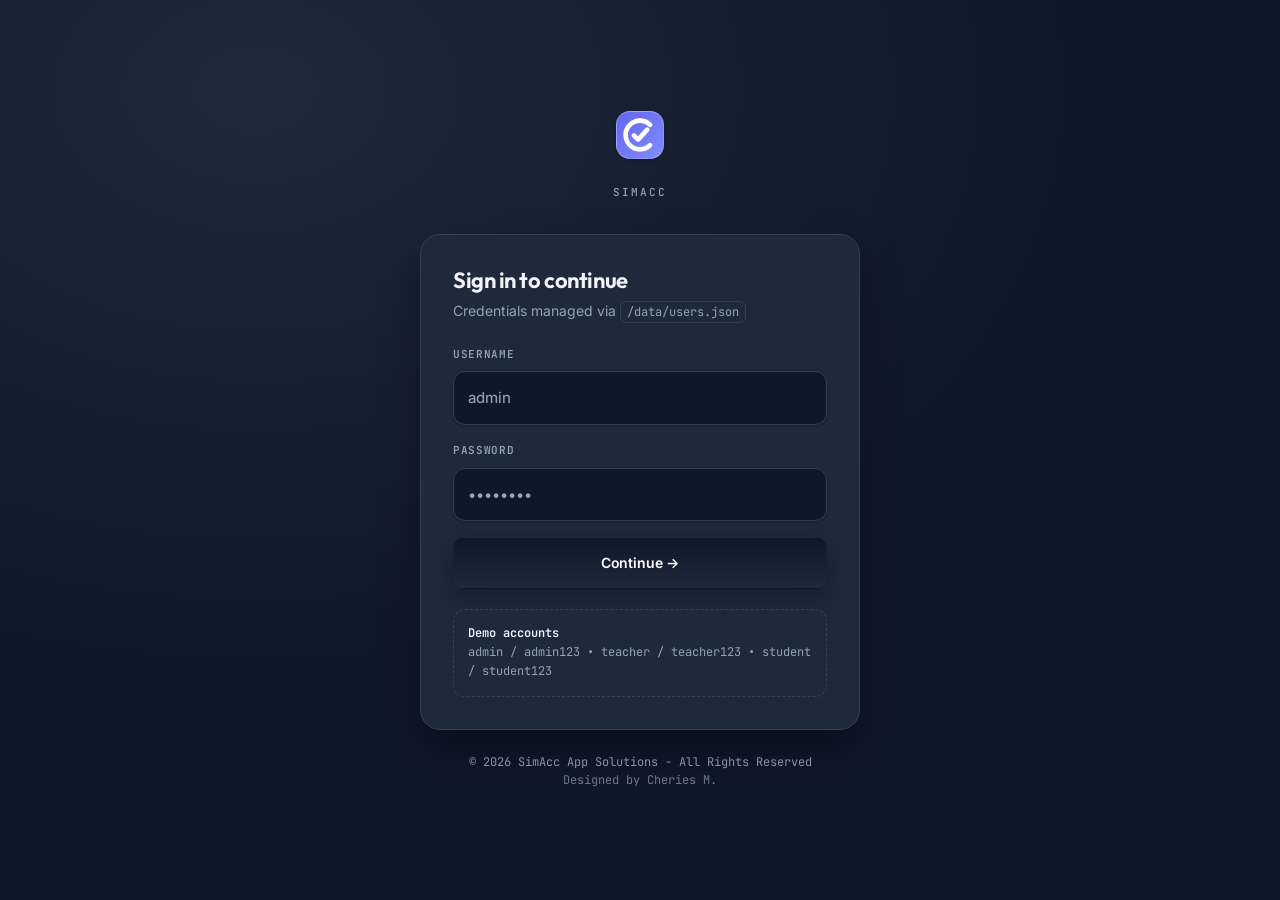
==== commit c42d1ed3: "Update 'addon/test-gen.js'" ====
--- a/index.html
+++ b/index.html
@@ -1112,7 +1112,7 @@
 
 @tailwind base;@tailwind components;@tailwind utilities;:root{--surface:#fff;--surface-muted:#f4f2ed;--text:#1a1a1a;--accent:#1d4ed8}@media (prefers-color-scheme:dark){:root{--surface:#111;--surface-muted:#1c1c1c;--text:#f4f2ed;--accent:#93c5fd}}html,body{background:var(--surface);color:var(--text);margin:0;padding:0}*{box-sizing:border-box}
 </style>
-<script src="simCAT/addon/test-gen.js"></script>
+<script src="addon/test-gen.js"></script>
 </head>
 <body>
   <div id="root"></div>
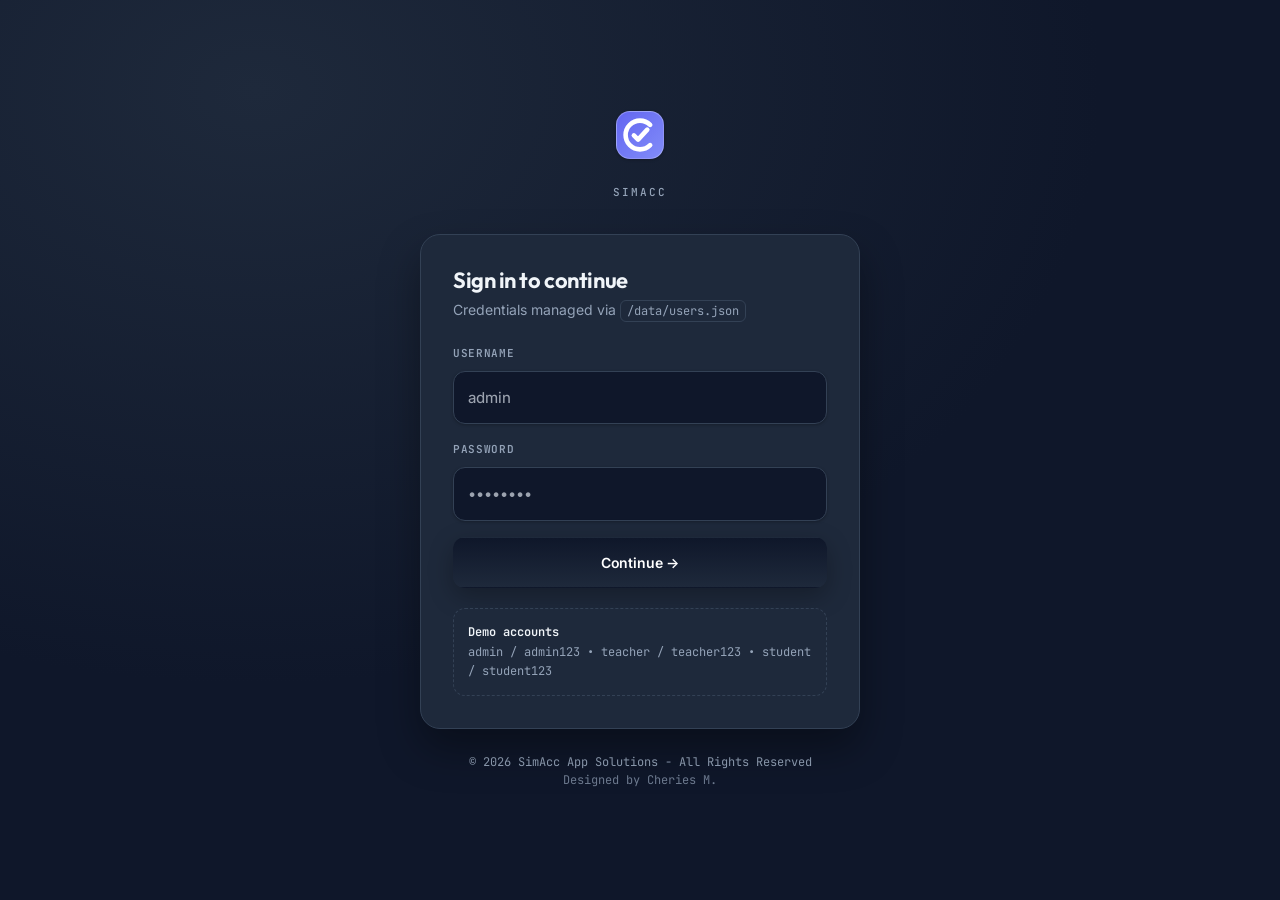
==== commit 0635e3b2: "Update 'addon/test-gen.js'" ====
--- a/index.html
+++ b/index.html
@@ -1112,7 +1112,7 @@
 
 @tailwind base;@tailwind components;@tailwind utilities;:root{--surface:#fff;--surface-muted:#f4f2ed;--text:#1a1a1a;--accent:#1d4ed8}@media (prefers-color-scheme:dark){:root{--surface:#111;--surface-muted:#1c1c1c;--text:#f4f2ed;--accent:#93c5fd}}html,body{background:var(--surface);color:var(--text);margin:0;padding:0}*{box-sizing:border-box}
 </style>
-<script src="addon/test-gen.js"></script>
+<!--<script src="addon/test-gen.js"></script>-->
 </head>
 <body>
   <div id="root"></div>
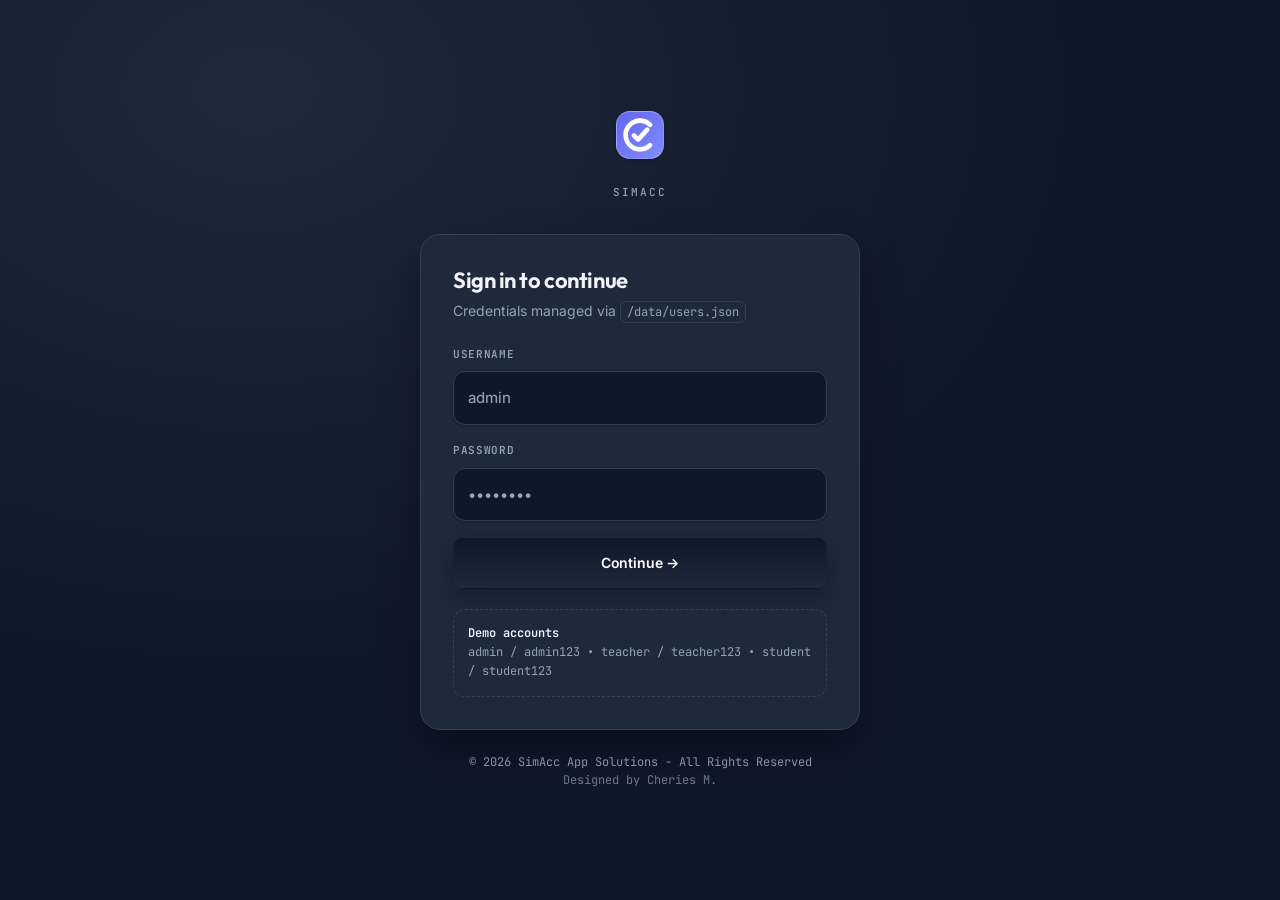
==== commit cb6357bc: "Update version v2.7.53" ====
--- a/index.html
+++ b/index.html
@@ -1074,12 +1074,28 @@
   }
 }
 
+.fixed {
+  position: fixed;
+}
+
 .block {
   display: block;
 }
 
+.flex {
+  display: flex;
+}
+
+.grid {
+  display: grid;
+}
+
 .border {
   border-width: 1px;
+}
+
+.filter {
+  filter: var(--tw-blur) var(--tw-brightness) var(--tw-contrast) var(--tw-grayscale) var(--tw-hue-rotate) var(--tw-invert) var(--tw-saturate) var(--tw-sepia) var(--tw-drop-shadow);
 }
 
 :root {
@@ -1112,19 +1128,18 @@
 
 @tailwind base;@tailwind components;@tailwind utilities;:root{--surface:#fff;--surface-muted:#f4f2ed;--text:#1a1a1a;--accent:#1d4ed8}@media (prefers-color-scheme:dark){:root{--surface:#111;--surface-muted:#1c1c1c;--text:#f4f2ed;--accent:#93c5fd}}html,body{background:var(--surface);color:var(--text);margin:0;padding:0}*{box-sizing:border-box}
 </style>
-<!--<script src="addon/test-gen.js"></script>-->
 </head>
 <body>
   <div id="root"></div>
 
-  <script type="module">var Hd=Object.create;var{getPrototypeOf:Ud,defineProperty:Na,getOwnPropertyNames:Gd}=Object;var $d=Object.prototype.hasOwnProperty;var mt=(e,t,n)=>{n=e!=null?Hd(Ud(e)):{};let r=t||!e||!e.__esModule?Na(n,"default",{value:e,enumerable:!0}):n;for(let a of Gd(e))if(!$d.call(r,a))Na(r,a,{get:()=>e[a],enumerable:!0});return r};var or=(e,t)=>()=>(t||e((t={exports:{}}).exports,t),t.exports);var Vd=(e,t)=>{for(var n in t)Na(e,n,{get:t[n],enumerable:!0,configurable:!0,set:(r)=>t[n]=()=>r})};var Qd=(e,t)=>()=>(e&&(t=e(e=0)),t);var dn=or((dc)=>{var un=Symbol.for("react.element"),Yd=Symbol.for("react.portal"),Kd=Symbol.for("react.fragment"),Xd=Symbol.for("react.strict_mode"),Jd=Symbol.for("react.profiler"),Zd=Symbol.for("react.provider"),ec=Symbol.for("react.context"),tc=Symbol.for("react.forward_ref"),nc=Symbol.for("react.suspense"),rc=Symbol.for("react.memo"),ac=Symbol.for("react.lazy"),el=Symbol.iterator;function ic(e){if(e===null||typeof e!=="object")return null;return e=el&&e[el]||e["@@iterator"],typeof e==="function"?e:null}var rl={isMounted:function(){return!1},enqueueForceUpdate:function(){},enqueueReplaceState:function(){},enqueueSetState:function(){}},al=Object.assign,il={};function Rt(e,t,n){this.props=e,this.context=t,this.refs=il,this.updater=n||rl}Rt.prototype.isReactComponent={};Rt.prototype.setState=function(e,t){if(typeof e!=="object"&&typeof e!=="function"&&e!=null)throw Error("setState(...): takes an object of state variables to update or a function which returns an object of state variables.");this.updater.enqueueSetState(this,e,t,"setState")};Rt.prototype.forceUpdate=function(e){this.updater.enqueueForceUpdate(this,e,"forceUpdate")};function ol(){}ol.prototype=Rt.prototype;function Ra(e,t,n){this.props=e,this.context=t,this.refs=il,this.updater=n||rl}var Ta=Ra.prototype=new ol;Ta.constructor=Ra;al(Ta,Rt.prototype);Ta.isPureReactComponent=!0;var tl=Array.isArray,ll=Object.prototype.hasOwnProperty,Aa={current:null},sl={key:!0,ref:!0,__self:!0,__source:!0};function ul(e,t,n){var r,a={},i=null,o=null;if(t!=null)for(r in t.ref!==void 0&&(o=t.ref),t.key!==void 0&&(i=""+t.key),t)ll.call(t,r)&&!sl.hasOwnProperty(r)&&(a[r]=t[r]);var l=arguments.length-2;if(l===1)a.children=n;else if(1<l){for(var s=Array(l),d=0;d<l;d++)s[d]=arguments[d+2];a.children=s}if(e&&e.defaultProps)for(r in l=e.defaultProps,l)a[r]===void 0&&(a[r]=l[r]);return{$$typeof:un,type:e,key:i,ref:o,props:a,_owner:Aa.current}}function oc(e,t){return{$$typeof:un,type:e.type,key:t,ref:e.ref,props:e.props,_owner:e._owner}}function La(e){return typeof e==="object"&&e!==null&&e.$$typeof===un}function lc(e){var t={"=":"=0",":":"=2"};return"$"+e.replace(/[=:]/g,function(n){return t[n]})}var nl=/\/+/g;function za(e,t){return typeof e==="object"&&e!==null&&e.key!=null?lc(""+e.key):t.toString(36)}function sr(e,t,n,r,a){var i=typeof e;if(i==="undefined"||i==="boolean")e=null;var o=!1;if(e===null)o=!0;else switch(i){case"string":case"number":o=!0;break;case"object":switch(e.$$typeof){case un:case Yd:o=!0}}if(o)return o=e,a=a(o),e=r===""?"."+za(o,0):r,tl(a)?(n="",e!=null&&(n=e.replace(nl,"$&/")+"/"),sr(a,t,n,"",function(d){return d})):a!=null&&(La(a)&&(a=oc(a,n+(!a.key||o&&o.key===a.key?"":(""+a.key).replace(nl,"$&/")+"/")+e)),t.push(a)),1;if(o=0,r=r===""?".":r+":",tl(e))for(var l=0;l<e.length;l++){i=e[l];var s=r+za(i,l);o+=sr(i,t,n,s,a)}else if(s=ic(e),typeof s==="function")for(e=s.call(e),l=0;!(i=e.next()).done;)i=i.value,s=r+za(i,l++),o+=sr(i,t,n,s,a);else if(i==="object")throw t=String(e),Error("Objects are not valid as a React child (found: "+(t==="[object Object]"?"object with keys {"+Object.keys(e).join(", ")+"}":t)+"). If you meant to render a collection of children, use an array instead.");return o}function lr(e,t,n){if(e==null)return e;var r=[],a=0;return sr(e,r,"","",function(i){return t.call(n,i,a++)}),r}function sc(e){if(e._status===-1){var t=e._result;t=t(),t.then(function(n){if(e._status===0||e._status===-1)e._status=1,e._result=n},function(n){if(e._status===0||e._status===-1)e._status=2,e._result=n}),e._status===-1&&(e._status=0,e._result=t)}if(e._status===1)return e._result.default;throw e._result}var ee={current:null},ur={transition:null},uc={ReactCurrentDispatcher:ee,ReactCurrentBatchConfig:ur,ReactCurrentOwner:Aa};function dl(){throw Error("act(...) is not supported in production builds of React.")}dc.Children={map:lr,forEach:function(e,t,n){lr(e,function(){t.apply(this,arguments)},n)},count:function(e){var t=0;return lr(e,function(){t++}),t},toArray:function(e){return lr(e,function(t){return t})||[]},only:function(e){if(!La(e))throw Error("React.Children.only expected to receive a single React element child.");return e}};dc.Component=Rt;dc.Fragment=Kd;dc.Profiler=Jd;dc.PureComponent=Ra;dc.StrictMode=Xd;dc.Suspense=nc;dc.__SECRET_INTERNALS_DO_NOT_USE_OR_YOU_WILL_BE_FIRED=uc;dc.act=dl;dc.cloneElement=function(e,t,n){if(e===null||e===void 0)throw Error("React.cloneElement(...): The argument must be a React element, but you passed "+e+".");var r=al({},e.props),a=e.key,i=e.ref,o=e._owner;if(t!=null){if(t.ref!==void 0&&(i=t.ref,o=Aa.current),t.key!==void 0&&(a=""+t.key),e.type&&e.type.defaultProps)var l=e.type.defaultProps;for(s in t)ll.call(t,s)&&!sl.hasOwnProperty(s)&&(r[s]=t[s]===void 0&&l!==void 0?l[s]:t[s])}var s=arguments.length-2;if(s===1)r.children=n;else if(1<s){l=Array(s);for(var d=0;d<s;d++)l[d]=arguments[d+2];r.children=l}return{$$typeof:un,type:e.type,key:a,ref:i,props:r,_owner:o}};dc.createContext=function(e){return e={$$typeof:ec,_currentValue:e,_currentValue2:e,_threadCount:0,Provider:null,Consumer:null,_defaultValue:null,_globalName:null},e.Provider={$$typeof:Zd,_context:e},e.Consumer=e};dc.createElement=ul;dc.createFactory=function(e){var t=ul.bind(null,e);return t.type=e,t};dc.createRef=function(){return{current:null}};dc.forwardRef=function(e){return{$$typeof:tc,render:e}};dc.isValidElement=La;dc.lazy=function(e){return{$$typeof:ac,_payload:{_status:-1,_result:e},_init:sc}};dc.memo=function(e,t){return{$$typeof:rc,type:e,compare:t===void 0?null:t}};dc.startTransition=function(e){var t=ur.transition;ur.transition={};try{e()}finally{ur.transition=t}};dc.unstable_act=dl;dc.useCallback=function(e,t){return ee.current.useCallback(e,t)};dc.useContext=function(e){return ee.current.useContext(e)};dc.useDebugValue=function(){};dc.useDeferredValue=function(e){return ee.current.useDeferredValue(e)};dc.useEffect=function(e,t){return ee.current.useEffect(e,t)};dc.useId=function(){return ee.current.useId()};dc.useImperativeHandle=function(e,t,n){return ee.current.useImperativeHandle(e,t,n)};dc.useInsertionEffect=function(e,t){return ee.current.useInsertionEffect(e,t)};dc.useLayoutEffect=function(e,t){return ee.current.useLayoutEffect(e,t)};dc.useMemo=function(e,t){return ee.current.useMemo(e,t)};dc.useReducer=function(e,t,n){return ee.current.useReducer(e,t,n)};dc.useRef=function(e){return ee.current.useRef(e)};dc.useState=function(e){return ee.current.useState(e)};dc.useSyncExternalStore=function(e,t,n){return ee.current.useSyncExternalStore(e,t,n)};dc.useTransition=function(){return ee.current.useTransition()};dc.version="18.3.1"});var vl=or((Qc)=>{function Wa(e,t){var n=e.length;e.push(t);e:for(;0<n;){var r=n-1>>>1,a=e[r];if(0<dr(a,t))e[r]=t,e[n]=a,n=r;else break e}}function xe(e){return e.length===0?null:e[0]}function mr(e){if(e.length===0)return null;var t=e[0],n=e.pop();if(n!==t){e[0]=n;e:for(var r=0,a=e.length,i=a>>>1;r<i;){var o=2*(r+1)-1,l=e[o],s=o+1,d=e[s];if(0>dr(l,n))s<a&&0>dr(d,l)?(e[r]=d,e[s]=n,r=s):(e[r]=l,e[o]=n,r=o);else if(s<a&&0>dr(d,n))e[r]=d,e[s]=n,r=s;else break e}}return t}function dr(e,t){var n=e.sortIndex-t.sortIndex;return n!==0?n:e.id-t.id}if(typeof performance==="object"&&typeof performance.now==="function")Pa=performance,Qc.unstable_now=function(){return Pa.now()};else cr=Date,Ma=cr.now(),Qc.unstable_now=function(){return cr.now()-Ma};var Pa,cr,Ma,De=[],$e=[],Vc=1,fe=null,Y=3,gr=!1,gt=!1,pn=!1,pl=typeof setTimeout==="function"?setTimeout:null,fl=typeof clearTimeout==="function"?clearTimeout:null,cl=typeof setImmediate<"u"?setImmediate:null;typeof navigator<"u"&&navigator.scheduling!==void 0&&navigator.scheduling.isInputPending!==void 0&&navigator.scheduling.isInputPending.bind(navigator.scheduling);function Oa(e){for(var t=xe($e);t!==null;){if(t.callback===null)mr($e);else if(t.startTime<=e)mr($e),t.sortIndex=t.expirationTime,Wa(De,t);else break;t=xe($e)}}function ja(e){if(pn=!1,Oa(e),!gt)if(xe(De)!==null)gt=!0,Ha(qa);else{var t=xe($e);t!==null&&Ua(ja,t.startTime-e)}}function qa(e,t){gt=!1,pn&&(pn=!1,fl(fn),fn=-1),gr=!0;var n=Y;try{Oa(t);for(fe=xe(De);fe!==null&&(!(fe.expirationTime>t)||e&&!hl());){var r=fe.callback;if(typeof r==="function"){fe.callback=null,Y=fe.priorityLevel;var a=r(fe.expirationTime<=t);t=Qc.unstable_now(),typeof a==="function"?fe.callback=a:fe===xe(De)&&mr(De),Oa(t)}else mr(De);fe=xe(De)}if(fe!==null)var i=!0;else{var o=xe($e);o!==null&&Ua(ja,o.startTime-t),i=!1}return i}finally{fe=null,Y=n,gr=!1}}var hr=!1,pr=null,fn=-1,ml=5,gl=-1;function hl(){return Qc.unstable_now()-gl<ml?!1:!0}function Ia(){if(pr!==null){var e=Qc.unstable_now();gl=e;var t=!0;try{t=pr(!0,e)}finally{t?cn():(hr=!1,pr=null)}}else hr=!1}var cn;if(typeof cl==="function")cn=function(){cl(Ia)};else if(typeof MessageChannel<"u")fr=new MessageChannel,Ba=fr.port2,fr.port1.onmessage=Ia,cn=function(){Ba.postMessage(null)};else cn=function(){pl(Ia,0)};var fr,Ba;function Ha(e){pr=e,hr||(hr=!0,cn())}function Ua(e,t){fn=pl(function(){e(Qc.unstable_now())},t)}Qc.unstable_IdlePriority=5;Qc.unstable_ImmediatePriority=1;Qc.unstable_LowPriority=4;Qc.unstable_NormalPriority=3;Qc.unstable_Profiling=null;Qc.unstable_UserBlockingPriority=2;Qc.unstable_cancelCallback=function(e){e.callback=null};Qc.unstable_continueExecution=function(){gt||gr||(gt=!0,Ha(qa))};Qc.unstable_forceFrameRate=function(e){0>e||125<e?console.error("forceFrameRate takes a positive int between 0 and 125, forcing frame rates higher than 125 fps is not supported"):ml=0<e?Math.floor(1000/e):5};Qc.unstable_getCurrentPriorityLevel=function(){return Y};Qc.unstable_getFirstCallbackNode=function(){return xe(De)};Qc.unstable_next=function(e){switch(Y){case 1:case 2:case 3:var t=3;break;default:t=Y}var n=Y;Y=t;try{return e()}finally{Y=n}};Qc.unstable_pauseExecution=function(){};Qc.unstable_requestPaint=function(){};Qc.unstable_runWithPriority=function(e,t){switch(e){case 1:case 2:case 3:case 4:case 5:break;default:e=3}var n=Y;Y=e;try{return t()}finally{Y=n}};Qc.unstable_scheduleCallback=function(e,t,n){var r=Qc.unstable_now();switch(typeof n==="object"&&n!==null?(n=n.delay,n=typeof n==="number"&&0<n?r+n:r):n=r,e){case 1:var a=-1;break;case 2:a=250;break;case 5:a=1073741823;break;case 4:a=1e4;break;default:a=5000}return a=n+a,e={id:Vc++,callback:t,priorityLevel:e,startTime:n,expirationTime:a,sortIndex:-1},n>r?(e.sortIndex=n,Wa($e,e),xe(De)===null&&e===xe($e)&&(pn?(fl(fn),fn=-1):pn=!0,Ua(ja,n-r))):(e.sortIndex=a,Wa(De,e),gt||gr||(gt=!0,Ha(qa))),e};Qc.unstable_shouldYield=hl;Qc.unstable_wrapCallback=function(e){var t=Y;return function(){var n=Y;Y=t;try{return e.apply(this,arguments)}finally{Y=n}}}});var Xo={};Vd(Xo,{version:()=>Rd,unstable_renderSubtreeIntoContainer:()=>zd,unstable_batchedUpdates:()=>Nd,unmountComponentAtNode:()=>Dd,render:()=>Fd,hydrateRoot:()=>Ed,hydrate:()=>Cd,flushSync:()=>_d,findDOMNode:()=>Sd,createRoot:()=>wd,createPortal:()=>kd,__SECRET_INTERNALS_DO_NOT_USE_OR_YOU_WILL_BE_FIRED:()=>xd});function h(e){for(var t="https://reactjs.org/docs/error-decoder.html?invariant="+e,n=1;n<arguments.length;n++)t+="&args[]="+encodeURIComponent(arguments[n]);return"Minified React error #"+e+"; visit "+t+" for the full message or use the non-minified dev environment for full errors and additional helpful warnings."}function Nt(e,t){Zt(e,t),Zt(e+"Capture",t)}function Zt(e,t){Mn[e]=t;for(e=0;e<t.length;e++)Ss.add(t[e])}function mp(e){if(pi.call(bl,e))return!0;if(pi.call(yl,e))return!1;if(fp.test(e))return bl[e]=!0;return yl[e]=!0,!1}function gp(e,t,n,r){if(n!==null&&n.type===0)return!1;switch(typeof t){case"function":case"symbol":return!0;case"boolean":if(r)return!1;if(n!==null)return!n.acceptsBooleans;return e=e.toLowerCase().slice(0,5),e!=="data-"&&e!=="aria-";default:return!1}}function hp(e,t,n,r){if(t===null||typeof t>"u"||gp(e,t,n,r))return!0;if(r)return!1;if(n!==null)switch(n.type){case 3:return!t;case 4:return t===!1;case 5:return isNaN(t);case 6:return isNaN(t)||1>t}return!1}function re(e,t,n,r,a,i,o){this.acceptsBooleans=t===2||t===3||t===4,this.attributeName=r,this.attributeNamespace=a,this.mustUseProperty=n,this.propertyName=e,this.type=t,this.sanitizeURL=i,this.removeEmptyString=o}function lo(e){return e[1].toUpperCase()}function so(e,t,n,r){var a=Q.hasOwnProperty(t)?Q[t]:null;if(a!==null?a.type!==0:r||!(2<t.length)||t[0]!=="o"&&t[0]!=="O"||t[1]!=="n"&&t[1]!=="N")hp(t,n,a,r)&&(n=null),r||a===null?mp(t)&&(n===null?e.removeAttribute(t):e.setAttribute(t,""+n)):a.mustUseProperty?e[a.propertyName]=n===null?a.type===3?!1:"":n:(t=a.attributeName,r=a.attributeNamespace,n===null?e.removeAttribute(t):(a=a.type,n=a===3||a===4&&n===!0?"":""+n,r?e.setAttributeNS(r,t,n):e.setAttribute(t,n)))}function mn(e){if(e===null||typeof e!=="object")return null;return e=xl&&e[xl]||e["@@iterator"],typeof e==="function"?e:null}function kn(e){if(Ga===void 0)try{throw Error()}catch(n){var t=n.stack.trim().match(/\n( *(at )?)/);Ga=t&&t[1]||""}return`
-`+Ga+e}function Va(e,t){if(!e||$a)return"";$a=!0;var n=Error.prepareStackTrace;Error.prepareStackTrace=void 0;try{if(t)if(t=function(){throw Error()},Object.defineProperty(t.prototype,"props",{set:function(){throw Error()}}),typeof Reflect==="object"&&Reflect.construct){try{Reflect.construct(t,[])}catch(d){var r=d}Reflect.construct(e,[],t)}else{try{t.call()}catch(d){r=d}e.call(t.prototype)}else{try{throw Error()}catch(d){r=d}e()}}catch(d){if(d&&r&&typeof d.stack==="string"){for(var a=d.stack.split(`
+  <script type="module">var Cc=Object.create;var{getPrototypeOf:Fc,defineProperty:ai,getOwnPropertyNames:Nc}=Object;var Dc=Object.prototype.hasOwnProperty;var mt=(e,t,n)=>{n=e!=null?Cc(Fc(e)):{};let r=t||!e||!e.__esModule?ai(n,"default",{value:e,enumerable:!0}):n;for(let a of Nc(e))if(!Dc.call(r,a))ai(r,a,{get:()=>e[a],enumerable:!0});return r};var Lr=(e,t)=>()=>(t||e((t={exports:{}}).exports,t),t.exports);var zc=(e,t)=>{for(var n in t)ai(e,n,{get:t[n],enumerable:!0,configurable:!0,set:(r)=>t[n]=()=>r})};var Ac=(e,t)=>()=>(e&&(t=e(e=0)),t);var Wn=Lr((Gc)=>{var In=Symbol.for("react.element"),Rc=Symbol.for("react.portal"),Tc=Symbol.for("react.fragment"),Lc=Symbol.for("react.strict_mode"),Ic=Symbol.for("react.profiler"),Wc=Symbol.for("react.provider"),Mc=Symbol.for("react.context"),Pc=Symbol.for("react.forward_ref"),Oc=Symbol.for("react.suspense"),Bc=Symbol.for("react.memo"),qc=Symbol.for("react.lazy"),Tl=Symbol.iterator;function jc(e){if(e===null||typeof e!=="object")return null;return e=Tl&&e[Tl]||e["@@iterator"],typeof e==="function"?e:null}var Wl={isMounted:function(){return!1},enqueueForceUpdate:function(){},enqueueReplaceState:function(){},enqueueSetState:function(){}},Ml=Object.assign,Pl={};function en(e,t,n){this.props=e,this.context=t,this.refs=Pl,this.updater=n||Wl}en.prototype.isReactComponent={};en.prototype.setState=function(e,t){if(typeof e!=="object"&&typeof e!=="function"&&e!=null)throw Error("setState(...): takes an object of state variables to update or a function which returns an object of state variables.");this.updater.enqueueSetState(this,e,t,"setState")};en.prototype.forceUpdate=function(e){this.updater.enqueueForceUpdate(this,e,"forceUpdate")};function Ol(){}Ol.prototype=en.prototype;function oi(e,t,n){this.props=e,this.context=t,this.refs=Pl,this.updater=n||Wl}var li=oi.prototype=new Ol;li.constructor=oi;Ml(li,en.prototype);li.isPureReactComponent=!0;var Ll=Array.isArray,Bl=Object.prototype.hasOwnProperty,si={current:null},ql={key:!0,ref:!0,__self:!0,__source:!0};function jl(e,t,n){var r,a={},i=null,o=null;if(t!=null)for(r in t.ref!==void 0&&(o=t.ref),t.key!==void 0&&(i=""+t.key),t)Bl.call(t,r)&&!ql.hasOwnProperty(r)&&(a[r]=t[r]);var l=arguments.length-2;if(l===1)a.children=n;else if(1<l){for(var s=Array(l),d=0;d<l;d++)s[d]=arguments[d+2];a.children=s}if(e&&e.defaultProps)for(r in l=e.defaultProps,l)a[r]===void 0&&(a[r]=l[r]);return{$$typeof:In,type:e,key:i,ref:o,props:a,_owner:si.current}}function Hc(e,t){return{$$typeof:In,type:e.type,key:t,ref:e.ref,props:e.props,_owner:e._owner}}function ui(e){return typeof e==="object"&&e!==null&&e.$$typeof===In}function Uc(e){var t={"=":"=0",":":"=2"};return"$"+e.replace(/[=:]/g,function(n){return t[n]})}var Il=/\/+/g;function ii(e,t){return typeof e==="object"&&e!==null&&e.key!=null?Uc(""+e.key):t.toString(36)}function Wr(e,t,n,r,a){var i=typeof e;if(i==="undefined"||i==="boolean")e=null;var o=!1;if(e===null)o=!0;else switch(i){case"string":case"number":o=!0;break;case"object":switch(e.$$typeof){case In:case Rc:o=!0}}if(o)return o=e,a=a(o),e=r===""?"."+ii(o,0):r,Ll(a)?(n="",e!=null&&(n=e.replace(Il,"$&/")+"/"),Wr(a,t,n,"",function(d){return d})):a!=null&&(ui(a)&&(a=Hc(a,n+(!a.key||o&&o.key===a.key?"":(""+a.key).replace(Il,"$&/")+"/")+e)),t.push(a)),1;if(o=0,r=r===""?".":r+":",Ll(e))for(var l=0;l<e.length;l++){i=e[l];var s=r+ii(i,l);o+=Wr(i,t,n,s,a)}else if(s=jc(e),typeof s==="function")for(e=s.call(e),l=0;!(i=e.next()).done;)i=i.value,s=r+ii(i,l++),o+=Wr(i,t,n,s,a);else if(i==="object")throw t=String(e),Error("Objects are not valid as a React child (found: "+(t==="[object Object]"?"object with keys {"+Object.keys(e).join(", ")+"}":t)+"). If you meant to render a collection of children, use an array instead.");return o}function Ir(e,t,n){if(e==null)return e;var r=[],a=0;return Wr(e,r,"","",function(i){return t.call(n,i,a++)}),r}function $c(e){if(e._status===-1){var t=e._result;t=t(),t.then(function(n){if(e._status===0||e._status===-1)e._status=1,e._result=n},function(n){if(e._status===0||e._status===-1)e._status=2,e._result=n}),e._status===-1&&(e._status=0,e._result=t)}if(e._status===1)return e._result.default;throw e._result}var fe={current:null},Mr={transition:null},Vc={ReactCurrentDispatcher:fe,ReactCurrentBatchConfig:Mr,ReactCurrentOwner:si};function Hl(){throw Error("act(...) is not supported in production builds of React.")}Gc.Children={map:Ir,forEach:function(e,t,n){Ir(e,function(){t.apply(this,arguments)},n)},count:function(e){var t=0;return Ir(e,function(){t++}),t},toArray:function(e){return Ir(e,function(t){return t})||[]},only:function(e){if(!ui(e))throw Error("React.Children.only expected to receive a single React element child.");return e}};Gc.Component=en;Gc.Fragment=Tc;Gc.Profiler=Ic;Gc.PureComponent=oi;Gc.StrictMode=Lc;Gc.Suspense=Oc;Gc.__SECRET_INTERNALS_DO_NOT_USE_OR_YOU_WILL_BE_FIRED=Vc;Gc.act=Hl;Gc.cloneElement=function(e,t,n){if(e===null||e===void 0)throw Error("React.cloneElement(...): The argument must be a React element, but you passed "+e+".");var r=Ml({},e.props),a=e.key,i=e.ref,o=e._owner;if(t!=null){if(t.ref!==void 0&&(i=t.ref,o=si.current),t.key!==void 0&&(a=""+t.key),e.type&&e.type.defaultProps)var l=e.type.defaultProps;for(s in t)Bl.call(t,s)&&!ql.hasOwnProperty(s)&&(r[s]=t[s]===void 0&&l!==void 0?l[s]:t[s])}var s=arguments.length-2;if(s===1)r.children=n;else if(1<s){l=Array(s);for(var d=0;d<s;d++)l[d]=arguments[d+2];r.children=l}return{$$typeof:In,type:e.type,key:a,ref:i,props:r,_owner:o}};Gc.createContext=function(e){return e={$$typeof:Mc,_currentValue:e,_currentValue2:e,_threadCount:0,Provider:null,Consumer:null,_defaultValue:null,_globalName:null},e.Provider={$$typeof:Wc,_context:e},e.Consumer=e};Gc.createElement=jl;Gc.createFactory=function(e){var t=jl.bind(null,e);return t.type=e,t};Gc.createRef=function(){return{current:null}};Gc.forwardRef=function(e){return{$$typeof:Pc,render:e}};Gc.isValidElement=ui;Gc.lazy=function(e){return{$$typeof:qc,_payload:{_status:-1,_result:e},_init:$c}};Gc.memo=function(e,t){return{$$typeof:Bc,type:e,compare:t===void 0?null:t}};Gc.startTransition=function(e){var t=Mr.transition;Mr.transition={};try{e()}finally{Mr.transition=t}};Gc.unstable_act=Hl;Gc.useCallback=function(e,t){return fe.current.useCallback(e,t)};Gc.useContext=function(e){return fe.current.useContext(e)};Gc.useDebugValue=function(){};Gc.useDeferredValue=function(e){return fe.current.useDeferredValue(e)};Gc.useEffect=function(e,t){return fe.current.useEffect(e,t)};Gc.useId=function(){return fe.current.useId()};Gc.useImperativeHandle=function(e,t,n){return fe.current.useImperativeHandle(e,t,n)};Gc.useInsertionEffect=function(e,t){return fe.current.useInsertionEffect(e,t)};Gc.useLayoutEffect=function(e,t){return fe.current.useLayoutEffect(e,t)};Gc.useMemo=function(e,t){return fe.current.useMemo(e,t)};Gc.useReducer=function(e,t,n){return fe.current.useReducer(e,t,n)};Gc.useRef=function(e){return fe.current.useRef(e)};Gc.useState=function(e){return fe.current.useState(e)};Gc.useSyncExternalStore=function(e,t,n){return fe.current.useSyncExternalStore(e,t,n)};Gc.useTransition=function(){return fe.current.useTransition()};Gc.version="18.3.1"});var Kl=Lr((Ap)=>{function ci(e,t){var n=e.length;e.push(t);e:for(;0<n;){var r=n-1>>>1,a=e[r];if(0<Pr(a,t))e[r]=t,e[n]=a,n=r;else break e}}function qe(e){return e.length===0?null:e[0]}function jr(e){if(e.length===0)return null;var t=e[0],n=e.pop();if(n!==t){e[0]=n;e:for(var r=0,a=e.length,i=a>>>1;r<i;){var o=2*(r+1)-1,l=e[o],s=o+1,d=e[s];if(0>Pr(l,n))s<a&&0>Pr(d,l)?(e[r]=d,e[s]=n,r=s):(e[r]=l,e[o]=n,r=o);else if(s<a&&0>Pr(d,n))e[r]=d,e[s]=n,r=s;else break e}}return t}function Pr(e,t){var n=e.sortIndex-t.sortIndex;return n!==0?n:e.id-t.id}if(typeof performance==="object"&&typeof performance.now==="function")pi=performance,Ap.unstable_now=function(){return pi.now()};else Or=Date,fi=Or.now(),Ap.unstable_now=function(){return Or.now()-fi};var pi,Or,fi,Ye=[],gt=[],zp=1,Le=null,le=3,Hr=!1,Mt=!1,Pn=!1,$l=typeof setTimeout==="function"?setTimeout:null,Vl=typeof clearTimeout==="function"?clearTimeout:null,Ul=typeof setImmediate<"u"?setImmediate:null;typeof navigator<"u"&&navigator.scheduling!==void 0&&navigator.scheduling.isInputPending!==void 0&&navigator.scheduling.isInputPending.bind(navigator.scheduling);function mi(e){for(var t=qe(gt);t!==null;){if(t.callback===null)jr(gt);else if(t.startTime<=e)jr(gt),t.sortIndex=t.expirationTime,ci(Ye,t);else break;t=qe(gt)}}function hi(e){if(Pn=!1,mi(e),!Mt)if(qe(Ye)!==null)Mt=!0,yi(vi);else{var t=qe(gt);t!==null&&bi(hi,t.startTime-e)}}function vi(e,t){Mt=!1,Pn&&(Pn=!1,Vl(On),On=-1),Hr=!0;var n=le;try{mi(t);for(Le=qe(Ye);Le!==null&&(!(Le.expirationTime>t)||e&&!Yl());){var r=Le.callback;if(typeof r==="function"){Le.callback=null,le=Le.priorityLevel;var a=r(Le.expirationTime<=t);t=Ap.unstable_now(),typeof a==="function"?Le.callback=a:Le===qe(Ye)&&jr(Ye),mi(t)}else jr(Ye);Le=qe(Ye)}if(Le!==null)var i=!0;else{var o=qe(gt);o!==null&&bi(hi,o.startTime-t),i=!1}return i}finally{Le=null,le=n,Hr=!1}}var Ur=!1,Br=null,On=-1,Gl=5,Ql=-1;function Yl(){return Ap.unstable_now()-Ql<Gl?!1:!0}function di(){if(Br!==null){var e=Ap.unstable_now();Ql=e;var t=!0;try{t=Br(!0,e)}finally{t?Mn():(Ur=!1,Br=null)}}else Ur=!1}var Mn;if(typeof Ul==="function")Mn=function(){Ul(di)};else if(typeof MessageChannel<"u")qr=new MessageChannel,gi=qr.port2,qr.port1.onmessage=di,Mn=function(){gi.postMessage(null)};else Mn=function(){$l(di,0)};var qr,gi;function yi(e){Br=e,Ur||(Ur=!0,Mn())}function bi(e,t){On=$l(function(){e(Ap.unstable_now())},t)}Ap.unstable_IdlePriority=5;Ap.unstable_ImmediatePriority=1;Ap.unstable_LowPriority=4;Ap.unstable_NormalPriority=3;Ap.unstable_Profiling=null;Ap.unstable_UserBlockingPriority=2;Ap.unstable_cancelCallback=function(e){e.callback=null};Ap.unstable_continueExecution=function(){Mt||Hr||(Mt=!0,yi(vi))};Ap.unstable_forceFrameRate=function(e){0>e||125<e?console.error("forceFrameRate takes a positive int between 0 and 125, forcing frame rates higher than 125 fps is not supported"):Gl=0<e?Math.floor(1000/e):5};Ap.unstable_getCurrentPriorityLevel=function(){return le};Ap.unstable_getFirstCallbackNode=function(){return qe(Ye)};Ap.unstable_next=function(e){switch(le){case 1:case 2:case 3:var t=3;break;default:t=le}var n=le;le=t;try{return e()}finally{le=n}};Ap.unstable_pauseExecution=function(){};Ap.unstable_requestPaint=function(){};Ap.unstable_runWithPriority=function(e,t){switch(e){case 1:case 2:case 3:case 4:case 5:break;default:e=3}var n=le;le=e;try{return t()}finally{le=n}};Ap.unstable_scheduleCallback=function(e,t,n){var r=Ap.unstable_now();switch(typeof n==="object"&&n!==null?(n=n.delay,n=typeof n==="number"&&0<n?r+n:r):n=r,e){case 1:var a=-1;break;case 2:a=250;break;case 5:a=1073741823;break;case 4:a=1e4;break;default:a=5000}return a=n+a,e={id:zp++,callback:t,priorityLevel:e,startTime:n,expirationTime:a,sortIndex:-1},n>r?(e.sortIndex=n,ci(gt,e),qe(Ye)===null&&e===qe(gt)&&(Pn?(Vl(On),On=-1):Pn=!0,bi(hi,n-r))):(e.sortIndex=a,ci(Ye,e),Mt||Hr||(Mt=!0,yi(vi))),e};Ap.unstable_shouldYield=Yl;Ap.unstable_wrapCallback=function(e){var t=le;return function(){var n=le;le=t;try{return e.apply(this,arguments)}finally{le=n}}}});var Cl={};zc(Cl,{version:()=>dc,unstable_renderSubtreeIntoContainer:()=>uc,unstable_batchedUpdates:()=>sc,unmountComponentAtNode:()=>lc,render:()=>oc,hydrateRoot:()=>ic,hydrate:()=>ac,flushSync:()=>rc,findDOMNode:()=>nc,createRoot:()=>tc,createPortal:()=>ec,__SECRET_INTERNALS_DO_NOT_USE_OR_YOU_WILL_BE_FIRED:()=>Zd});function h(e){for(var t="https://reactjs.org/docs/error-decoder.html?invariant="+e,n=1;n<arguments.length;n++)t+="&args[]="+encodeURIComponent(arguments[n]);return"Minified React error #"+e+"; visit "+t+" for the full message or use the non-minified dev environment for full errors and additional helpful warnings."}function Xt(e,t){Sn(e,t),Sn(e+"Capture",t)}function Sn(e,t){dr[e]=t;for(e=0;e<t.length;e++)nu.add(t[e])}function Xp(e){if(qi.call(Jl,e))return!0;if(qi.call(Xl,e))return!1;if(Kp.test(e))return Jl[e]=!0;return Xl[e]=!0,!1}function Jp(e,t,n,r){if(n!==null&&n.type===0)return!1;switch(typeof t){case"function":case"symbol":return!0;case"boolean":if(r)return!1;if(n!==null)return!n.acceptsBooleans;return e=e.toLowerCase().slice(0,5),e!=="data-"&&e!=="aria-";default:return!1}}function Zp(e,t,n,r){if(t===null||typeof t>"u"||Jp(e,t,n,r))return!0;if(r)return!1;if(n!==null)switch(n.type){case 3:return!t;case 4:return t===!1;case 5:return isNaN(t);case 6:return isNaN(t)||1>t}return!1}function he(e,t,n,r,a,i,o){this.acceptsBooleans=t===2||t===3||t===4,this.attributeName=r,this.attributeNamespace=a,this.mustUseProperty=n,this.propertyName=e,this.type=t,this.sanitizeURL=i,this.removeEmptyString=o}function Mo(e){return e[1].toUpperCase()}function Po(e,t,n,r){var a=ie.hasOwnProperty(t)?ie[t]:null;if(a!==null?a.type!==0:r||!(2<t.length)||t[0]!=="o"&&t[0]!=="O"||t[1]!=="n"&&t[1]!=="N")Zp(t,n,a,r)&&(n=null),r||a===null?Xp(t)&&(n===null?e.removeAttribute(t):e.setAttribute(t,""+n)):a.mustUseProperty?e[a.propertyName]=n===null?a.type===3?!1:"":n:(t=a.attributeName,r=a.attributeNamespace,n===null?e.removeAttribute(t):(a=a.type,n=a===3||a===4&&n===!0?"":""+n,r?e.setAttributeNS(r,t,n):e.setAttribute(t,n)))}function Bn(e){if(e===null||typeof e!=="object")return null;return e=Zl&&e[Zl]||e["@@iterator"],typeof e==="function"?e:null}function Gn(e){if(xi===void 0)try{throw Error()}catch(n){var t=n.stack.trim().match(/\n( *(at )?)/);xi=t&&t[1]||""}return`
+`+xi+e}function wi(e,t){if(!e||ki)return"";ki=!0;var n=Error.prepareStackTrace;Error.prepareStackTrace=void 0;try{if(t)if(t=function(){throw Error()},Object.defineProperty(t.prototype,"props",{set:function(){throw Error()}}),typeof Reflect==="object"&&Reflect.construct){try{Reflect.construct(t,[])}catch(d){var r=d}Reflect.construct(e,[],t)}else{try{t.call()}catch(d){r=d}e.call(t.prototype)}else{try{throw Error()}catch(d){r=d}e()}}catch(d){if(d&&r&&typeof d.stack==="string"){for(var a=d.stack.split(`
 `),i=r.stack.split(`
 `),o=a.length-1,l=i.length-1;1<=o&&0<=l&&a[o]!==i[l];)l--;for(;1<=o&&0<=l;o--,l--)if(a[o]!==i[l]){if(o!==1||l!==1)do if(o--,l--,0>l||a[o]!==i[l]){var s=`
-`+a[o].replace(" at new "," at ");return e.displayName&&s.includes("<anonymous>")&&(s=s.replace("<anonymous>",e.displayName)),s}while(1<=o&&0<=l);break}}}finally{$a=!1,Error.prepareStackTrace=n}return(e=e?e.displayName||e.name:"")?kn(e):""}function vp(e){switch(e.tag){case 5:return kn(e.type);case 16:return kn("Lazy");case 13:return kn("Suspense");case 19:return kn("SuspenseList");case 0:case 2:case 15:return e=Va(e.type,!1),e;case 11:return e=Va(e.type.render,!1),e;case 1:return e=Va(e.type,!0),e;default:return""}}function hi(e){if(e==null)return null;if(typeof e==="function")return e.displayName||e.name||null;if(typeof e==="string")return e;switch(e){case Wt:return"Fragment";case It:return"Portal";case fi:return"Profiler";case uo:return"StrictMode";case mi:return"Suspense";case gi:return"SuspenseList"}if(typeof e==="object")switch(e.$$typeof){case Cs:return(e.displayName||"Context")+".Consumer";case _s:return(e._context.displayName||"Context")+".Provider";case co:var t=e.render;return e=e.displayName,e||(e=t.displayName||t.name||"",e=e!==""?"ForwardRef("+e+")":"ForwardRef"),e;case po:return t=e.displayName||null,t!==null?t:hi(e.type)||"Memo";case Qe:t=e._payload,e=e._init;try{return hi(e(t))}catch(n){}}return null}function yp(e){var t=e.type;switch(e.tag){case 24:return"Cache";case 9:return(t.displayName||"Context")+".Consumer";case 10:return(t._context.displayName||"Context")+".Provider";case 18:return"DehydratedFragment";case 11:return e=t.render,e=e.displayName||e.name||"",t.displayName||(e!==""?"ForwardRef("+e+")":"ForwardRef");case 7:return"Fragment";case 5:return t;case 4:return"Portal";case 3:return"Root";case 6:return"Text";case 16:return hi(t);case 8:return t===uo?"StrictMode":"Mode";case 22:return"Offscreen";case 12:return"Profiler";case 21:return"Scope";case 13:return"Suspense";case 19:return"SuspenseList";case 25:return"TracingMarker";case 1:case 0:case 17:case 2:case 14:case 15:if(typeof t==="function")return t.displayName||t.name||null;if(typeof t==="string")return t}return null}function st(e){switch(typeof e){case"boolean":case"number":case"string":case"undefined":return e;case"object":return e;default:return""}}function Fs(e){var t=e.type;return(e=e.nodeName)&&e.toLowerCase()==="input"&&(t==="checkbox"||t==="radio")}function bp(e){var t=Fs(e)?"checked":"value",n=Object.getOwnPropertyDescriptor(e.constructor.prototype,t),r=""+e[t];if(!e.hasOwnProperty(t)&&typeof n<"u"&&typeof n.get==="function"&&typeof n.set==="function"){var{get:a,set:i}=n;return Object.defineProperty(e,t,{configurable:!0,get:function(){return a.call(this)},set:function(o){r=""+o,i.call(this,o)}}),Object.defineProperty(e,t,{enumerable:n.enumerable}),{getValue:function(){return r},setValue:function(o){r=""+o},stopTracking:function(){e._valueTracker=null,delete e[t]}}}}function yr(e){e._valueTracker||(e._valueTracker=bp(e))}function Ds(e){if(!e)return!1;var t=e._valueTracker;if(!t)return!0;var n=t.getValue(),r="";return e&&(r=Fs(e)?e.checked?"true":"false":e.value),e=r,e!==n?(t.setValue(e),!0):!1}function Hr(e){if(e=e||(typeof document<"u"?document:void 0),typeof e>"u")return null;try{return e.activeElement||e.body}catch(t){return e.body}}function vi(e,t){var n=t.checked;return P({},t,{defaultChecked:void 0,defaultValue:void 0,value:void 0,checked:n!=null?n:e._wrapperState.initialChecked})}function kl(e,t){var n=t.defaultValue==null?"":t.defaultValue,r=t.checked!=null?t.checked:t.defaultChecked;n=st(t.value!=null?t.value:n),e._wrapperState={initialChecked:r,initialValue:n,controlled:t.type==="checkbox"||t.type==="radio"?t.checked!=null:t.value!=null}}function Ns(e,t){t=t.checked,t!=null&&so(e,"checked",t,!1)}function yi(e,t){Ns(e,t);var n=st(t.value),r=t.type;if(n!=null)if(r==="number"){if(n===0&&e.value===""||e.value!=n)e.value=""+n}else e.value!==""+n&&(e.value=""+n);else if(r==="submit"||r==="reset"){e.removeAttribute("value");return}t.hasOwnProperty("value")?bi(e,t.type,n):t.hasOwnProperty("defaultValue")&&bi(e,t.type,st(t.defaultValue)),t.checked==null&&t.defaultChecked!=null&&(e.defaultChecked=!!t.defaultChecked)}function wl(e,t,n){if(t.hasOwnProperty("value")||t.hasOwnProperty("defaultValue")){var r=t.type;if(!(r!=="submit"&&r!=="reset"||t.value!==void 0&&t.value!==null))return;t=""+e._wrapperState.initialValue,n||t===e.value||(e.value=t),e.defaultValue=t}n=e.name,n!==""&&(e.name=""),e.defaultChecked=!!e._wrapperState.initialChecked,n!==""&&(e.name=n)}function bi(e,t,n){if(t!=="number"||Hr(e.ownerDocument)!==e)n==null?e.defaultValue=""+e._wrapperState.initialValue:e.defaultValue!==""+n&&(e.defaultValue=""+n)}function Vt(e,t,n,r){if(e=e.options,t){t={};for(var a=0;a<n.length;a++)t["$"+n[a]]=!0;for(n=0;n<e.length;n++)a=t.hasOwnProperty("$"+e[n].value),e[n].selected!==a&&(e[n].selected=a),a&&r&&(e[n].defaultSelected=!0)}else{n=""+st(n),t=null;for(a=0;a<e.length;a++){if(e[a].value===n){e[a].selected=!0,r&&(e[a].defaultSelected=!0);return}t!==null||e[a].disabled||(t=e[a])}t!==null&&(t.selected=!0)}}function xi(e,t){if(t.dangerouslySetInnerHTML!=null)throw Error(h(91));return P({},t,{value:void 0,defaultValue:void 0,children:""+e._wrapperState.initialValue})}function Sl(e,t){var n=t.value;if(n==null){if(n=t.children,t=t.defaultValue,n!=null){if(t!=null)throw Error(h(92));if(wn(n)){if(1<n.length)throw Error(h(93));n=n[0]}t=n}t==null&&(t=""),n=t}e._wrapperState={initialValue:st(n)}}function zs(e,t){var n=st(t.value),r=st(t.defaultValue);n!=null&&(n=""+n,n!==e.value&&(e.value=n),t.defaultValue==null&&e.defaultValue!==n&&(e.defaultValue=n)),r!=null&&(e.defaultValue=""+r)}function _l(e){var t=e.textContent;t===e._wrapperState.initialValue&&t!==""&&t!==null&&(e.value=t)}function Rs(e){switch(e){case"svg":return"http://www.w3.org/2000/svg";case"math":return"http://www.w3.org/1998/Math/MathML";default:return"http://www.w3.org/1999/xhtml"}}function ki(e,t){return e==null||e==="http://www.w3.org/1999/xhtml"?Rs(t):e==="http://www.w3.org/2000/svg"&&t==="foreignObject"?"http://www.w3.org/1999/xhtml":e}function On(e,t){if(t){var n=e.firstChild;if(n&&n===e.lastChild&&n.nodeType===3){n.nodeValue=t;return}}e.textContent=t}function As(e,t,n){return t==null||typeof t==="boolean"||t===""?"":n||typeof t!=="number"||t===0||Nn.hasOwnProperty(e)&&Nn[e]?(""+t).trim():t+"px"}function Ls(e,t){e=e.style;for(var n in t)if(t.hasOwnProperty(n)){var r=n.indexOf("--")===0,a=As(n,t[n],r);n==="float"&&(n="cssFloat"),r?e.setProperty(n,a):e[n]=a}}function wi(e,t){if(t){if(kp[e]&&(t.children!=null||t.dangerouslySetInnerHTML!=null))throw Error(h(137,e));if(t.dangerouslySetInnerHTML!=null){if(t.children!=null)throw Error(h(60));if(typeof t.dangerouslySetInnerHTML!=="object"||!("__html"in t.dangerouslySetInnerHTML))throw Error(h(61))}if(t.style!=null&&typeof t.style!=="object")throw Error(h(62))}}function Si(e,t){if(e.indexOf("-")===-1)return typeof t.is==="string";switch(e){case"annotation-xml":case"color-profile":case"font-face":case"font-face-src":case"font-face-uri":case"font-face-format":case"font-face-name":case"missing-glyph":return!1;default:return!0}}function fo(e){return e=e.target||e.srcElement||window,e.correspondingUseElement&&(e=e.correspondingUseElement),e.nodeType===3?e.parentNode:e}function Cl(e){if(e=rr(e)){if(typeof Ci!=="function")throw Error(h(280));var t=e.stateNode;t&&(t=va(t),Ci(e.stateNode,e.type,t))}}function Is(e){Qt?Yt?Yt.push(e):Yt=[e]:Qt=e}function Ws(){if(Qt){var e=Qt,t=Yt;if(Yt=Qt=null,Cl(e),t)for(e=0;e<t.length;e++)Cl(t[e])}}function Ps(e,t){return e(t)}function Ms(){}function Os(e,t,n){if(Qa)return e(t,n);Qa=!0;try{return Ps(e,t,n)}finally{if(Qa=!1,Qt!==null||Yt!==null)Ms(),Ws()}}function Bn(e,t){var n=e.stateNode;if(n===null)return null;var r=va(n);if(r===null)return null;n=r[t];e:switch(t){case"onClick":case"onClickCapture":case"onDoubleClick":case"onDoubleClickCapture":case"onMouseDown":case"onMouseDownCapture":case"onMouseMove":case"onMouseMoveCapture":case"onMouseUp":case"onMouseUpCapture":case"onMouseEnter":(r=!r.disabled)||(e=e.type,r=!(e==="button"||e==="input"||e==="select"||e==="textarea")),e=!r;break e;default:e=!1}if(e)return null;if(n&&typeof n!=="function")throw Error(h(231,t,typeof n));return n}function wp(e,t,n,r,a,i,o,l,s){var d=Array.prototype.slice.call(arguments,3);try{t.apply(n,d)}catch(f){this.onError(f)}}function _p(e,t,n,r,a,i,o,l,s){zn=!1,Ur=null,wp.apply(Sp,arguments)}function Cp(e,t,n,r,a,i,o,l,s){if(_p.apply(this,arguments),zn){if(zn){var d=Ur;zn=!1,Ur=null}else throw Error(h(198));Gr||(Gr=!0,Fi=d)}}function zt(e){var t=e,n=e;if(e.alternate)for(;t.return;)t=t.return;else{e=t;do t=e,(t.flags&4098)!==0&&(n=t.return),e=t.return;while(e)}return t.tag===3?n:null}function Bs(e){if(e.tag===13){var t=e.memoizedState;if(t===null&&(e=e.alternate,e!==null&&(t=e.memoizedState)),t!==null)return t.dehydrated}return null}function El(e){if(zt(e)!==e)throw Error(h(188))}function Ep(e){var t=e.alternate;if(!t){if(t=zt(e),t===null)throw Error(h(188));return t!==e?null:e}for(var n=e,r=t;;){var a=n.return;if(a===null)break;var i=a.alternate;if(i===null){if(r=a.return,r!==null){n=r;continue}break}if(a.child===i.child){for(i=a.child;i;){if(i===n)return El(a),e;if(i===r)return El(a),t;i=i.sibling}throw Error(h(188))}if(n.return!==r.return)n=a,r=i;else{for(var o=!1,l=a.child;l;){if(l===n){o=!0,n=a,r=i;break}if(l===r){o=!0,r=a,n=i;break}l=l.sibling}if(!o){for(l=i.child;l;){if(l===n){o=!0,n=i,r=a;break}if(l===r){o=!0,r=i,n=a;break}l=l.sibling}if(!o)throw Error(h(189))}}if(n.alternate!==r)throw Error(h(190))}if(n.tag!==3)throw Error(h(188));return n.stateNode.current===n?e:t}function js(e){return e=Ep(e),e!==null?qs(e):null}function qs(e){if(e.tag===5||e.tag===6)return e;for(e=e.child;e!==null;){var t=qs(e);if(t!==null)return t;e=e.sibling}return null}function Rp(e){if(Te&&typeof Te.onCommitFiberRoot==="function")try{Te.onCommitFiberRoot(fa,e,void 0,(e.current.flags&128)===128)}catch(t){}}function Lp(e){return e>>>=0,e===0?32:31-(Tp(e)/Ap|0)|0}function Sn(e){switch(e&-e){case 1:return 1;case 2:return 2;case 4:return 4;case 8:return 8;case 16:return 16;case 32:return 32;case 64:case 128:case 256:case 512:case 1024:case 2048:case 4096:case 8192:case 16384:case 32768:case 65536:case 131072:case 262144:case 524288:case 1048576:case 2097152:return e&4194240;case 4194304:case 8388608:case 16777216:case 33554432:case 67108864:return e&130023424;case 134217728:return 134217728;case 268435456:return 268435456;case 536870912:return 536870912;case 1073741824:return 1073741824;default:return e}}function Vr(e,t){var n=e.pendingLanes;if(n===0)return 0;var r=0,a=e.suspendedLanes,i=e.pingedLanes,o=n&268435455;if(o!==0){var l=o&~a;l!==0?r=Sn(l):(i&=o,i!==0&&(r=Sn(i)))}else o=n&~a,o!==0?r=Sn(o):i!==0&&(r=Sn(i));if(r===0)return 0;if(t!==0&&t!==r&&(t&a)===0&&(a=r&-r,i=t&-t,a>=i||a===16&&(i&4194240)!==0))return t;if((r&4)!==0&&(r|=n&16),t=e.entangledLanes,t!==0)for(e=e.entanglements,t&=r;0<t;)n=31-Ce(t),a=1<<n,r|=e[n],t&=~a;return r}function Ip(e,t){switch(e){case 1:case 2:case 4:return t+250;case 8:case 16:case 32:case 64:case 128:case 256:case 512:case 1024:case 2048:case 4096:case 8192:case 16384:case 32768:case 65536:case 131072:case 262144:case 524288:case 1048576:case 2097152:return t+5000;case 4194304:case 8388608:case 16777216:case 33554432:case 67108864:return-1;case 134217728:case 268435456:case 536870912:case 1073741824:return-1;default:return-1}}function Wp(e,t){for(var{suspendedLanes:n,pingedLanes:r,expirationTimes:a,pendingLanes:i}=e;0<i;){var o=31-Ce(i),l=1<<o,s=a[o];if(s===-1){if((l&n)===0||(l&r)!==0)a[o]=Ip(l,t)}else s<=t&&(e.expiredLanes|=l);i&=~l}}function Di(e){return e=e.pendingLanes&-1073741825,e!==0?e:e&1073741824?1073741824:0}function $s(){var e=xr;return xr<<=1,(xr&4194240)===0&&(xr=64),e}function Ya(e){for(var t=[],n=0;31>n;n++)t.push(e);return t}function tr(e,t,n){e.pendingLanes|=t,t!==536870912&&(e.suspendedLanes=0,e.pingedLanes=0),e=e.eventTimes,t=31-Ce(t),e[t]=n}function Pp(e,t){var n=e.pendingLanes&~t;e.pendingLanes=t,e.suspendedLanes=0,e.pingedLanes=0,e.expiredLanes&=t,e.mutableReadLanes&=t,e.entangledLanes&=t,t=e.entanglements;var r=e.eventTimes;for(e=e.expirationTimes;0<n;){var a=31-Ce(n),i=1<<a;t[a]=0,r[a]=-1,e[a]=-1,n&=~i}}function go(e,t){var n=e.entangledLanes|=t;for(e=e.entanglements;n;){var r=31-Ce(n),a=1<<r;a&t|e[r]&t&&(e[r]|=t),n&=~a}}function Vs(e){return e&=-e,1<e?4<e?(e&268435455)!==0?16:536870912:4:1}function Dl(e,t){switch(e){case"focusin":case"focusout":et=null;break;case"dragenter":case"dragleave":tt=null;break;case"mouseover":case"mouseout":nt=null;break;case"pointerover":case"pointerout":jn.delete(t.pointerId);break;case"gotpointercapture":case"lostpointercapture":qn.delete(t.pointerId)}}function gn(e,t,n,r,a,i){if(e===null||e.nativeEvent!==i)return e={blockedOn:t,domEventName:n,eventSystemFlags:r,nativeEvent:i,targetContainers:[a]},t!==null&&(t=rr(t),t!==null&&ho(t)),e;return e.eventSystemFlags|=r,t=e.targetContainers,a!==null&&t.indexOf(a)===-1&&t.push(a),e}function Op(e,t,n,r,a){switch(t){case"focusin":return et=gn(et,e,t,n,r,a),!0;case"dragenter":return tt=gn(tt,e,t,n,r,a),!0;case"mouseover":return nt=gn(nt,e,t,n,r,a),!0;case"pointerover":var i=a.pointerId;return jn.set(i,gn(jn.get(i)||null,e,t,n,r,a)),!0;case"gotpointercapture":return i=a.pointerId,qn.set(i,gn(qn.get(i)||null,e,t,n,r,a)),!0}return!1}function Js(e){var t=bt(e.target);if(t!==null){var n=zt(t);if(n!==null){if(t=n.tag,t===13){if(t=Bs(n),t!==null){e.blockedOn=t,Xs(e.priority,function(){Ys(n)});return}}else if(t===3&&n.stateNode.current.memoizedState.isDehydrated){e.blockedOn=n.tag===3?n.stateNode.containerInfo:null;return}}}e.blockedOn=null}function Tr(e){if(e.blockedOn!==null)return!1;for(var t=e.targetContainers;0<t.length;){var n=zi(e.domEventName,e.eventSystemFlags,t[0],e.nativeEvent);if(n===null){n=e.nativeEvent;var r=new n.constructor(n.type,n);_i=r,n.target.dispatchEvent(r),_i=null}else return t=rr(n),t!==null&&ho(t),e.blockedOn=n,!1;t.shift()}return!0}function Nl(e,t,n){Tr(e)&&n.delete(t)}function Bp(){Ni=!1,et!==null&&Tr(et)&&(et=null),tt!==null&&Tr(tt)&&(tt=null),nt!==null&&Tr(nt)&&(nt=null),jn.forEach(Nl),qn.forEach(Nl)}function hn(e,t){e.blockedOn===t&&(e.blockedOn=null,Ni||(Ni=!0,L.unstable_scheduleCallback(L.unstable_NormalPriority,Bp)))}function Hn(e){function t(a){return hn(a,e)}if(0<wr.length){hn(wr[0],e);for(var n=1;n<wr.length;n++){var r=wr[n];r.blockedOn===e&&(r.blockedOn=null)}}et!==null&&hn(et,e),tt!==null&&hn(tt,e),nt!==null&&hn(nt,e),jn.forEach(t),qn.forEach(t);for(n=0;n<Ke.length;n++)r=Ke[n],r.blockedOn===e&&(r.blockedOn=null);for(;0<Ke.length&&(n=Ke[0],n.blockedOn===null);)Js(n),n.blockedOn===null&&Ke.shift()}function jp(e,t,n,r){var a=D,i=Kt.transition;Kt.transition=null;try{D=1,vo(e,t,n,r)}finally{D=a,Kt.transition=i}}function qp(e,t,n,r){var a=D,i=Kt.transition;Kt.transition=null;try{D=4,vo(e,t,n,r)}finally{D=a,Kt.transition=i}}function vo(e,t,n,r){if(Qr){var a=zi(e,t,n,r);if(a===null)ti(e,t,r,Yr,n),Dl(e,r);else if(Op(a,e,t,n,r))r.stopPropagation();else if(Dl(e,r),t&4&&-1<Mp.indexOf(e)){for(;a!==null;){var i=rr(a);if(i!==null&&Qs(i),i=zi(e,t,n,r),i===null&&ti(e,t,r,Yr,n),i===a)break;a=i}a!==null&&r.stopPropagation()}else ti(e,t,r,null,n)}}function zi(e,t,n,r){if(Yr=null,e=fo(r),e=bt(e),e!==null)if(t=zt(e),t===null)e=null;else if(n=t.tag,n===13){if(e=Bs(t),e!==null)return e;e=null}else if(n===3){if(t.stateNode.current.memoizedState.isDehydrated)return t.tag===3?t.stateNode.containerInfo:null;e=null}else t!==e&&(e=null);return Yr=e,null}function Zs(e){switch(e){case"cancel":case"click":case"close":case"contextmenu":case"copy":case"cut":case"auxclick":case"dblclick":case"dragend":case"dragstart":case"drop":case"focusin":case"focusout":case"input":case"invalid":case"keydown":case"keypress":case"keyup":case"mousedown":case"mouseup":case"paste":case"pause":case"play":case"pointercancel":case"pointerdown":case"pointerup":case"ratechange":case"reset":case"resize":case"seeked":case"submit":case"touchcancel":case"touchend":case"touchstart":case"volumechange":case"change":case"selectionchange":case"textInput":case"compositionstart":case"compositionend":case"compositionupdate":case"beforeblur":case"afterblur":case"beforeinput":case"blur":case"fullscreenchange":case"focus":case"hashchange":case"popstate":case"select":case"selectstart":return 1;case"drag":case"dragenter":case"dragexit":case"dragleave":case"dragover":case"mousemove":case"mouseout":case"mouseover":case"pointermove":case"pointerout":case"pointerover":case"scroll":case"toggle":case"touchmove":case"wheel":case"mouseenter":case"mouseleave":case"pointerenter":case"pointerleave":return 4;case"message":switch(Np()){case mo:return 1;case Us:return 4;case $r:case zp:return 16;case Gs:return 536870912;default:return 16}default:return 16}}function eu(){if(Ar)return Ar;var e,t=yo,n=t.length,r,a="value"in Je?Je.value:Je.textContent,i=a.length;for(e=0;e<n&&t[e]===a[e];e++);var o=n-e;for(r=1;r<=o&&t[n-r]===a[i-r];r++);return Ar=a.slice(e,1<r?1-r:void 0)}function Lr(e){var t=e.keyCode;return"charCode"in e?(e=e.charCode,e===0&&t===13&&(e=13)):e=t,e===10&&(e=13),32<=e||e===13?e:0}function Sr(){return!0}function zl(){return!1}function pe(e){function t(n,r,a,i,o){this._reactName=n,this._targetInst=a,this.type=r,this.nativeEvent=i,this.target=o,this.currentTarget=null;for(var l in e)e.hasOwnProperty(l)&&(n=e[l],this[l]=n?n(i):i[l]);return this.isDefaultPrevented=(i.defaultPrevented!=null?i.defaultPrevented:i.returnValue===!1)?Sr:zl,this.isPropagationStopped=zl,this}return P(t.prototype,{preventDefault:function(){this.defaultPrevented=!0;var n=this.nativeEvent;n&&(n.preventDefault?n.preventDefault():typeof n.returnValue!=="unknown"&&(n.returnValue=!1),this.isDefaultPrevented=Sr)},stopPropagation:function(){var n=this.nativeEvent;n&&(n.stopPropagation?n.stopPropagation():typeof n.cancelBubble!=="unknown"&&(n.cancelBubble=!0),this.isPropagationStopped=Sr)},persist:function(){},isPersistent:Sr}),t}function tf(e){var t=this.nativeEvent;return t.getModifierState?t.getModifierState(e):(e=ef[e])?!!t[e]:!1}function xo(){return tf}function nu(e,t){switch(e){case"keyup":return pf.indexOf(t.keyCode)!==-1;case"keydown":return t.keyCode!==229;case"keypress":case"mousedown":case"focusout":return!0;default:return!1}}function ru(e){return e=e.detail,typeof e==="object"&&"data"in e?e.data:null}function mf(e,t){switch(e){case"compositionend":return ru(t);case"keypress":if(t.which!==32)return null;return Il=!0,Ll;case"textInput":return e=t.data,e===Ll&&Il?null:e;default:return null}}function gf(e,t){if(Pt)return e==="compositionend"||!ko&&nu(e,t)?(e=eu(),Ar=yo=Je=null,Pt=!1,e):null;switch(e){case"paste":return null;case"keypress":if(!(t.ctrlKey||t.altKey||t.metaKey)||t.ctrlKey&&t.altKey){if(t.char&&1<t.char.length)return t.char;if(t.which)return String.fromCharCode(t.which)}return null;case"compositionend":return tu&&t.locale!=="ko"?null:t.data;default:return null}}function Wl(e){var t=e&&e.nodeName&&e.nodeName.toLowerCase();return t==="input"?!!hf[e.type]:t==="textarea"?!0:!1}function au(e,t,n,r){Is(r),t=Kr(t,"onChange"),0<t.length&&(n=new bo("onChange","change",null,n,r),e.push({event:n,listeners:t}))}function vf(e){gu(e,0)}function ga(e){var t=Bt(e);if(Ds(t))return e}function yf(e,t){if(e==="change")return t}function Pl(){Tn&&(Tn.detachEvent("onpropertychange",ou),Un=Tn=null)}function ou(e){if(e.propertyName==="value"&&ga(Un)){var t=[];au(t,Un,e,fo(e)),Os(vf,t)}}function bf(e,t,n){e==="focusin"?(Pl(),Tn=t,Un=n,Tn.attachEvent("onpropertychange",ou)):e==="focusout"&&Pl()}function xf(e){if(e==="selectionchange"||e==="keyup"||e==="keydown")return ga(Un)}function kf(e,t){if(e==="click")return ga(t)}function wf(e,t){if(e==="input"||e==="change")return ga(t)}function Sf(e,t){return e===t&&(e!==0||1/e===1/t)||e!==e&&t!==t}function Gn(e,t){if(Fe(e,t))return!0;if(typeof e!=="object"||e===null||typeof t!=="object"||t===null)return!1;var n=Object.keys(e),r=Object.keys(t);if(n.length!==r.length)return!1;for(r=0;r<n.length;r++){var a=n[r];if(!pi.call(t,a)||!Fe(e[a],t[a]))return!1}return!0}function Ml(e){for(;e&&e.firstChild;)e=e.firstChild;return e}function Ol(e,t){var n=Ml(e);e=0;for(var r;n;){if(n.nodeType===3){if(r=e+n.textContent.length,e<=t&&r>=t)return{node:n,offset:t-e};e=r}e:{for(;n;){if(n.nextSibling){n=n.nextSibling;break e}n=n.parentNode}n=void 0}n=Ml(n)}}function lu(e,t){return e&&t?e===t?!0:e&&e.nodeType===3?!1:t&&t.nodeType===3?lu(e,t.parentNode):("contains"in e)?e.contains(t):e.compareDocumentPosition?!!(e.compareDocumentPosition(t)&16):!1:!1}function su(){for(var e=window,t=Hr();t instanceof e.HTMLIFrameElement;){try{var n=typeof t.contentWindow.location.href==="string"}catch(r){n=!1}if(n)e=t.contentWindow;else break;t=Hr(e.document)}return t}function wo(e){var t=e&&e.nodeName&&e.nodeName.toLowerCase();return t&&(t==="input"&&(e.type==="text"||e.type==="search"||e.type==="tel"||e.type==="url"||e.type==="password")||t==="textarea"||e.contentEditable==="true")}function _f(e){var t=su(),n=e.focusedElem,r=e.selectionRange;if(t!==n&&n&&n.ownerDocument&&lu(n.ownerDocument.documentElement,n)){if(r!==null&&wo(n)){if(t=r.start,e=r.end,e===void 0&&(e=t),"selectionStart"in n)n.selectionStart=t,n.selectionEnd=Math.min(e,n.value.length);else if(e=(t=n.ownerDocument||document)&&t.defaultView||window,e.getSelection){e=e.getSelection();var a=n.textContent.length,i=Math.min(r.start,a);r=r.end===void 0?i:Math.min(r.end,a),!e.extend&&i>r&&(a=r,r=i,i=a),a=Ol(n,i);var o=Ol(n,r);a&&o&&(e.rangeCount!==1||e.anchorNode!==a.node||e.anchorOffset!==a.offset||e.focusNode!==o.node||e.focusOffset!==o.offset)&&(t=t.createRange(),t.setStart(a.node,a.offset),e.removeAllRanges(),i>r?(e.addRange(t),e.extend(o.node,o.offset)):(t.setEnd(o.node,o.offset),e.addRange(t)))}}t=[];for(e=n;e=e.parentNode;)e.nodeType===1&&t.push({element:e,left:e.scrollLeft,top:e.scrollTop});typeof n.focus==="function"&&n.focus();for(n=0;n<t.length;n++)e=t[n],e.element.scrollLeft=e.left,e.element.scrollTop=e.top}}function Bl(e,t,n){var r=n.window===n?n.document:n.nodeType===9?n:n.ownerDocument;Ti||Mt==null||Mt!==Hr(r)||(r=Mt,("selectionStart"in r)&&wo(r)?r={start:r.selectionStart,end:r.selectionEnd}:(r=(r.ownerDocument&&r.ownerDocument.defaultView||window).getSelection(),r={anchorNode:r.anchorNode,anchorOffset:r.anchorOffset,focusNode:r.focusNode,focusOffset:r.focusOffset}),An&&Gn(An,r)||(An=r,r=Kr(Ri,"onSelect"),0<r.length&&(t=new bo("onSelect","select",null,t,n),e.push({event:t,listeners:r}),t.target=Mt)))}function _r(e,t){var n={};return n[e.toLowerCase()]=t.toLowerCase(),n["Webkit"+e]="webkit"+t,n["Moz"+e]="moz"+t,n}function ha(e){if(Za[e])return Za[e];if(!Ot[e])return e;var t=Ot[e],n;for(n in t)if(t.hasOwnProperty(n)&&n in uu)return Za[e]=t[n];return e}function dt(e,t){mu.set(e,t),Nt(t,[e])}function ql(e,t,n){var r=e.type||"unknown-event";e.currentTarget=n,Cp(r,t,void 0,e),e.currentTarget=null}function gu(e,t){t=(t&4)!==0;for(var n=0;n<e.length;n++){var r=e[n],a=r.event;r=r.listeners;e:{var i=void 0;if(t)for(var o=r.length-1;0<=o;o--){var l=r[o],s=l.instance,d=l.currentTarget;if(l=l.listener,s!==i&&a.isPropagationStopped())break e;ql(a,l,d),i=s}else for(o=0;o<r.length;o++){if(l=r[o],s=l.instance,d=l.currentTarget,l=l.listener,s!==i&&a.isPropagationStopped())break e;ql(a,l,d),i=s}}}if(Gr)throw e=Fi,Gr=!1,Fi=null,e}function R(e,t){var n=t[Oi];n===void 0&&(n=t[Oi]=new Set);var r=e+"__bubble";n.has(r)||(hu(t,e,2,!1),n.add(r))}function ei(e,t,n){var r=0;t&&(r|=4),hu(n,e,r,t)}function $n(e){if(!e[Cr]){e[Cr]=!0,Ss.forEach(function(n){n!=="selectionchange"&&(Ef.has(n)||ei(n,!1,e),ei(n,!0,e))});var t=e.nodeType===9?e:e.ownerDocument;t===null||t[Cr]||(t[Cr]=!0,ei("selectionchange",!1,t))}}function hu(e,t,n,r){switch(Zs(t)){case 1:var a=jp;break;case 4:a=qp;break;default:a=vo}n=a.bind(null,t,n,e),a=void 0,!Ei||t!=="touchstart"&&t!=="touchmove"&&t!=="wheel"||(a=!0),r?a!==void 0?e.addEventListener(t,n,{capture:!0,passive:a}):e.addEventListener(t,n,!0):a!==void 0?e.addEventListener(t,n,{passive:a}):e.addEventListener(t,n,!1)}function ti(e,t,n,r,a){var i=r;if((t&1)===0&&(t&2)===0&&r!==null)e:for(;;){if(r===null)return;var o=r.tag;if(o===3||o===4){var l=r.stateNode.containerInfo;if(l===a||l.nodeType===8&&l.parentNode===a)break;if(o===4)for(o=r.return;o!==null;){var s=o.tag;if(s===3||s===4){if(s=o.stateNode.containerInfo,s===a||s.nodeType===8&&s.parentNode===a)return}o=o.return}for(;l!==null;){if(o=bt(l),o===null)return;if(s=o.tag,s===5||s===6){r=i=o;continue e}l=l.parentNode}}r=r.return}Os(function(){var d=i,f=fo(n),g=[];e:{var m=mu.get(e);if(m!==void 0){var y=bo,k=e;switch(e){case"keypress":if(Lr(n)===0)break e;case"keydown":case"keyup":y=rf;break;case"focusin":k="focus",y=Ja;break;case"focusout":k="blur",y=Ja;break;case"beforeblur":case"afterblur":y=Ja;break;case"click":if(n.button===2)break e;case"auxclick":case"dblclick":case"mousedown":case"mousemove":case"mouseup":case"mouseout":case"mouseover":case"contextmenu":y=Rl;break;case"drag":case"dragend":case"dragenter":case"dragexit":case"dragleave":case"dragover":case"dragstart":case"drop":y=Gp;break;case"touchcancel":case"touchend":case"touchmove":case"touchstart":y=lf;break;case du:case cu:case pu:y=Qp;break;case fu:y=uf;break;case"scroll":y=Hp;break;case"wheel":y=cf;break;case"copy":case"cut":case"paste":y=Kp;break;case"gotpointercapture":case"lostpointercapture":case"pointercancel":case"pointerdown":case"pointermove":case"pointerout":case"pointerover":case"pointerup":y=Al}var b=(t&4)!==0,z=!b&&e==="scroll",c=b?m!==null?m+"Capture":null:m;b=[];for(var u=d,p;u!==null;){p=u;var v=p.stateNode;if(p.tag===5&&v!==null&&(p=v,c!==null&&(v=Bn(u,c),v!=null&&b.push(Vn(u,v,p)))),z)break;u=u.return}0<b.length&&(m=new y(m,k,null,n,f),g.push({event:m,listeners:b}))}}if((t&7)===0){e:{if(m=e==="mouseover"||e==="pointerover",y=e==="mouseout"||e==="pointerout",m&&n!==_i&&(k=n.relatedTarget||n.fromElement)&&(bt(k)||k[Be]))break e;if(y||m){if(m=f.window===f?f:(m=f.ownerDocument)?m.defaultView||m.parentWindow:window,y){if(k=n.relatedTarget||n.toElement,y=d,k=k?bt(k):null,k!==null&&(z=zt(k),k!==z||k.tag!==5&&k.tag!==6))k=null}else y=null,k=d;if(y!==k){if(b=Rl,v="onMouseLeave",c="onMouseEnter",u="mouse",e==="pointerout"||e==="pointerover")b=Al,v="onPointerLeave",c="onPointerEnter",u="pointer";if(z=y==null?m:Bt(y),p=k==null?m:Bt(k),m=new b(v,u+"leave",y,n,f),m.target=z,m.relatedTarget=p,v=null,bt(f)===d&&(b=new b(c,u+"enter",k,n,f),b.target=p,b.relatedTarget=z,v=b),z=v,y&&k)t:{b=y,c=k,u=0;for(p=b;p;p=At(p))u++;p=0;for(v=c;v;v=At(v))p++;for(;0<u-p;)b=At(b),u--;for(;0<p-u;)c=At(c),p--;for(;u--;){if(b===c||c!==null&&b===c.alternate)break t;b=At(b),c=At(c)}b=null}else b=null;y!==null&&Hl(g,m,y,b,!1),k!==null&&z!==null&&Hl(g,z,k,b,!0)}}}e:{if(m=d?Bt(d):window,y=m.nodeName&&m.nodeName.toLowerCase(),y==="select"||y==="input"&&m.type==="file")var w=yf;else if(Wl(m))if(iu)w=wf;else{w=xf;var S=bf}else(y=m.nodeName)&&y.toLowerCase()==="input"&&(m.type==="checkbox"||m.type==="radio")&&(w=kf);if(w&&(w=w(e,d))){au(g,w,n,f);break e}S&&S(e,m,d),e==="focusout"&&(S=m._wrapperState)&&S.controlled&&m.type==="number"&&bi(m,"number",m.value)}switch(S=d?Bt(d):window,e){case"focusin":if(Wl(S)||S.contentEditable==="true")Mt=S,Ri=d,An=null;break;case"focusout":An=Ri=Mt=null;break;case"mousedown":Ti=!0;break;case"contextmenu":case"mouseup":case"dragend":Ti=!1,Bl(g,n,f);break;case"selectionchange":if(Cf)break;case"keydown":case"keyup":Bl(g,n,f)}var _;if(ko)e:{switch(e){case"compositionstart":var C="onCompositionStart";break e;case"compositionend":C="onCompositionEnd";break e;case"compositionupdate":C="onCompositionUpdate";break e}C=void 0}else Pt?nu(e,n)&&(C="onCompositionEnd"):e==="keydown"&&n.keyCode===229&&(C="onCompositionStart");if(C&&(tu&&n.locale!=="ko"&&(Pt||C!=="onCompositionStart"?C==="onCompositionEnd"&&Pt&&(_=eu()):(Je=f,yo=("value"in Je)?Je.value:Je.textContent,Pt=!0)),S=Kr(d,C),0<S.length&&(C=new Tl(C,e,null,n,f),g.push({event:C,listeners:S}),_?C.data=_:(_=ru(n),_!==null&&(C.data=_)))),_=ff?mf(e,n):gf(e,n))d=Kr(d,"onBeforeInput"),0<d.length&&(f=new Tl("onBeforeInput","beforeinput",null,n,f),g.push({event:f,listeners:d}),f.data=_)}gu(g,t)})}function Vn(e,t,n){return{instance:e,listener:t,currentTarget:n}}function Kr(e,t){for(var n=t+"Capture",r=[];e!==null;){var a=e,i=a.stateNode;a.tag===5&&i!==null&&(a=i,i=Bn(e,n),i!=null&&r.unshift(Vn(e,i,a)),i=Bn(e,t),i!=null&&r.push(Vn(e,i,a))),e=e.return}return r}function At(e){if(e===null)return null;do e=e.return;while(e&&e.tag!==5);return e?e:null}function Hl(e,t,n,r,a){for(var i=t._reactName,o=[];n!==null&&n!==r;){var l=n,s=l.alternate,d=l.stateNode;if(s!==null&&s===r)break;l.tag===5&&d!==null&&(l=d,a?(s=Bn(n,i),s!=null&&o.unshift(Vn(n,s,l))):a||(s=Bn(n,i),s!=null&&o.push(Vn(n,s,l)))),n=n.return}o.length!==0&&e.push({event:t,listeners:o})}function Ul(e){return(typeof e==="string"?e:""+e).replace(Ff,`
-`).replace(Df,"")}function Er(e,t,n){if(t=Ul(t),Ul(e)!==t&&n)throw Error(h(425))}function Xr(){}function Pi(e,t){return e==="textarea"||e==="noscript"||typeof t.children==="string"||typeof t.children==="number"||typeof t.dangerouslySetInnerHTML==="object"&&t.dangerouslySetInnerHTML!==null&&t.dangerouslySetInnerHTML.__html!=null}function Rf(e){setTimeout(function(){throw e})}function ni(e,t){var n=t,r=0;do{var a=n.nextSibling;if(e.removeChild(n),a&&a.nodeType===8)if(n=a.data,n==="/$"){if(r===0){e.removeChild(a),Hn(t);return}r--}else n!=="$"&&n!=="$?"&&n!=="$!"||r++;n=a}while(n);Hn(t)}function rt(e){for(;e!=null;e=e.nextSibling){var t=e.nodeType;if(t===1||t===3)break;if(t===8){if(t=e.data,t==="$"||t==="$!"||t==="$?")break;if(t==="/$")return null}}return e}function $l(e){e=e.previousSibling;for(var t=0;e;){if(e.nodeType===8){var n=e.data;if(n==="$"||n==="$!"||n==="$?"){if(t===0)return e;t--}else n==="/$"&&t++}e=e.previousSibling}return null}function bt(e){var t=e[Re];if(t)return t;for(var n=e.parentNode;n;){if(t=n[Be]||n[Re]){if(n=t.alternate,t.child!==null||n!==null&&n.child!==null)for(e=$l(e);e!==null;){if(n=e[Re])return n;e=$l(e)}return t}e=n,n=e.parentNode}return null}function rr(e){return e=e[Re]||e[Be],!e||e.tag!==5&&e.tag!==6&&e.tag!==13&&e.tag!==3?null:e}function Bt(e){if(e.tag===5||e.tag===6)return e.stateNode;throw Error(h(33))}function va(e){return e[Qn]||null}function ct(e){return{current:e}}function T(e){0>jt||(e.current=Bi[jt],Bi[jt]=null,jt--)}function N(e,t){jt++,Bi[jt]=e.current,e.current=t}function en(e,t){var n=e.type.contextTypes;if(!n)return ut;var r=e.stateNode;if(r&&r.__reactInternalMemoizedUnmaskedChildContext===t)return r.__reactInternalMemoizedMaskedChildContext;var a={},i;for(i in n)a[i]=t[i];return r&&(e=e.stateNode,e.__reactInternalMemoizedUnmaskedChildContext=t,e.__reactInternalMemoizedMaskedChildContext=a),a}function le(e){return e=e.childContextTypes,e!==null&&e!==void 0}function Jr(){T(oe),T(Z)}function Vl(e,t,n){if(Z.current!==ut)throw Error(h(168));N(Z,t),N(oe,n)}function vu(e,t,n){var r=e.stateNode;if(t=t.childContextTypes,typeof r.getChildContext!=="function")return n;r=r.getChildContext();for(var a in r)if(!(a in t))throw Error(h(108,yp(e)||"Unknown",a));return P({},n,r)}function Zr(e){return e=(e=e.stateNode)&&e.__reactInternalMemoizedMergedChildContext||ut,_t=Z.current,N(Z,e),N(oe,oe.current),!0}function Ql(e,t,n){var r=e.stateNode;if(!r)throw Error(h(169));n?(e=vu(e,t,_t),r.__reactInternalMemoizedMergedChildContext=e,T(oe),T(Z),N(Z,e)):T(oe),N(oe,n)}function yu(e){Ie===null?Ie=[e]:Ie.push(e)}function Lf(e){ya=!0,yu(e)}function pt(){if(!ri&&Ie!==null){ri=!0;var e=0,t=D;try{var n=Ie;for(D=1;e<n.length;e++){var r=n[e];do r=r(!0);while(r!==null)}Ie=null,ya=!1}catch(a){throw Ie!==null&&(Ie=Ie.slice(e+1)),Hs(mo,pt),a}finally{D=t,ri=!1}}return null}function vt(e,t){qt[Ht++]=ta,qt[Ht++]=ea,ea=e,ta=t}function bu(e,t,n){me[ge++]=We,me[ge++]=Pe,me[ge++]=Ct,Ct=e;var r=We;e=Pe;var a=32-Ce(r)-1;r&=~(1<<a),n+=1;var i=32-Ce(t)+a;if(30<i){var o=a-a%5;i=(r&(1<<o)-1).toString(32),r>>=o,a-=o,We=1<<32-Ce(t)+a|n<<a|r,Pe=i+e}else We=1<<i|n<<a|r,Pe=e}function So(e){e.return!==null&&(vt(e,1),bu(e,1,0))}function _o(e){for(;e===ea;)ea=qt[--Ht],qt[Ht]=null,ta=qt[--Ht],qt[Ht]=null;for(;e===Ct;)Ct=me[--ge],me[ge]=null,Pe=me[--ge],me[ge]=null,We=me[--ge],me[ge]=null}function xu(e,t){var n=he(5,null,null,0);n.elementType="DELETED",n.stateNode=t,n.return=e,t=e.deletions,t===null?(e.deletions=[n],e.flags|=16):t.push(n)}function Yl(e,t){switch(e.tag){case 5:var n=e.type;return t=t.nodeType!==1||n.toLowerCase()!==t.nodeName.toLowerCase()?null:t,t!==null?(e.stateNode=t,ce=e,de=rt(t.firstChild),!0):!1;case 6:return t=e.pendingProps===""||t.nodeType!==3?null:t,t!==null?(e.stateNode=t,ce=e,de=null,!0):!1;case 13:return t=t.nodeType!==8?null:t,t!==null?(n=Ct!==null?{id:We,overflow:Pe}:null,e.memoizedState={dehydrated:t,treeContext:n,retryLane:1073741824},n=he(18,null,null,0),n.stateNode=t,n.return=e,e.child=n,ce=e,de=null,!0):!1;default:return!1}}function ji(e){return(e.mode&1)!==0&&(e.flags&128)===0}function qi(e){if(A){var t=de;if(t){var n=t;if(!Yl(e,t)){if(ji(e))throw Error(h(418));t=rt(n.nextSibling);var r=ce;t&&Yl(e,t)?xu(r,n):(e.flags=e.flags&-4097|2,A=!1,ce=e)}}else{if(ji(e))throw Error(h(418));e.flags=e.flags&-4097|2,A=!1,ce=e}}}function Kl(e){for(e=e.return;e!==null&&e.tag!==5&&e.tag!==3&&e.tag!==13;)e=e.return;ce=e}function Fr(e){if(e!==ce)return!1;if(!A)return Kl(e),A=!0,!1;var t;if((t=e.tag!==3)&&!(t=e.tag!==5)&&(t=e.type,t=t!=="head"&&t!=="body"&&!Pi(e.type,e.memoizedProps)),t&&(t=de)){if(ji(e))throw ku(),Error(h(418));for(;t;)xu(e,t),t=rt(t.nextSibling)}if(Kl(e),e.tag===13){if(e=e.memoizedState,e=e!==null?e.dehydrated:null,!e)throw Error(h(317));e:{e=e.nextSibling;for(t=0;e;){if(e.nodeType===8){var n=e.data;if(n==="/$"){if(t===0){de=rt(e.nextSibling);break e}t--}else n!=="$"&&n!=="$!"&&n!=="$?"||t++}e=e.nextSibling}de=null}}else de=ce?rt(e.stateNode.nextSibling):null;return!0}function ku(){for(var e=de;e;)e=rt(e.nextSibling)}function tn(){de=ce=null,A=!1}function Co(e){_e===null?_e=[e]:_e.push(e)}function yn(e,t,n){if(e=n.ref,e!==null&&typeof e!=="function"&&typeof e!=="object"){if(n._owner){if(n=n._owner,n){if(n.tag!==1)throw Error(h(309));var r=n.stateNode}if(!r)throw Error(h(147,e));var a=r,i=""+e;if(t!==null&&t.ref!==null&&typeof t.ref==="function"&&t.ref._stringRef===i)return t.ref;return t=function(o){var l=a.refs;o===null?delete l[i]:l[i]=o},t._stringRef=i,t}if(typeof e!=="string")throw Error(h(284));if(!n._owner)throw Error(h(290,e))}return e}function Dr(e,t){throw e=Object.prototype.toString.call(t),Error(h(31,e==="[object Object]"?"object with keys {"+Object.keys(t).join(", ")+"}":e))}function Xl(e){var t=e._init;return t(e._payload)}function wu(e){function t(c,u){if(e){var p=c.deletions;p===null?(c.deletions=[u],c.flags|=16):p.push(u)}}function n(c,u){if(!e)return null;for(;u!==null;)t(c,u),u=u.sibling;return null}function r(c,u){for(c=new Map;u!==null;)u.key!==null?c.set(u.key,u):c.set(u.index,u),u=u.sibling;return c}function a(c,u){return c=lt(c,u),c.index=0,c.sibling=null,c}function i(c,u,p){if(c.index=p,!e)return c.flags|=1048576,u;if(p=c.alternate,p!==null)return p=p.index,p<u?(c.flags|=2,u):p;return c.flags|=2,u}function o(c){return e&&c.alternate===null&&(c.flags|=2),c}function l(c,u,p,v){if(u===null||u.tag!==6)return u=di(p,c.mode,v),u.return=c,u;return u=a(u,p),u.return=c,u}function s(c,u,p,v){var w=p.type;if(w===Wt)return f(c,u,p.props.children,v,p.key);if(u!==null&&(u.elementType===w||typeof w==="object"&&w!==null&&w.$$typeof===Qe&&Xl(w)===u.type))return v=a(u,p.props),v.ref=yn(c,u,p),v.return=c,v;return v=qr(p.type,p.key,p.props,null,c.mode,v),v.ref=yn(c,u,p),v.return=c,v}function d(c,u,p,v){if(u===null||u.tag!==4||u.stateNode.containerInfo!==p.containerInfo||u.stateNode.implementation!==p.implementation)return u=ci(p,c.mode,v),u.return=c,u;return u=a(u,p.children||[]),u.return=c,u}function f(c,u,p,v,w){if(u===null||u.tag!==7)return u=St(p,c.mode,v,w),u.return=c,u;return u=a(u,p),u.return=c,u}function g(c,u,p){if(typeof u==="string"&&u!==""||typeof u==="number")return u=di(""+u,c.mode,p),u.return=c,u;if(typeof u==="object"&&u!==null){switch(u.$$typeof){case vr:return p=qr(u.type,u.key,u.props,null,c.mode,p),p.ref=yn(c,null,u),p.return=c,p;case It:return u=ci(u,c.mode,p),u.return=c,u;case Qe:var v=u._init;return g(c,v(u._payload),p)}if(wn(u)||mn(u))return u=St(u,c.mode,p,null),u.return=c,u;Dr(c,u)}return null}function m(c,u,p,v){var w=u!==null?u.key:null;if(typeof p==="string"&&p!==""||typeof p==="number")return w!==null?null:l(c,u,""+p,v);if(typeof p==="object"&&p!==null){switch(p.$$typeof){case vr:return p.key===w?s(c,u,p,v):null;case It:return p.key===w?d(c,u,p,v):null;case Qe:return w=p._init,m(c,u,w(p._payload),v)}if(wn(p)||mn(p))return w!==null?null:f(c,u,p,v,null);Dr(c,p)}return null}function y(c,u,p,v,w){if(typeof v==="string"&&v!==""||typeof v==="number")return c=c.get(p)||null,l(u,c,""+v,w);if(typeof v==="object"&&v!==null){switch(v.$$typeof){case vr:return c=c.get(v.key===null?p:v.key)||null,s(u,c,v,w);case It:return c=c.get(v.key===null?p:v.key)||null,d(u,c,v,w);case Qe:var S=v._init;return y(c,u,p,S(v._payload),w)}if(wn(v)||mn(v))return c=c.get(p)||null,f(u,c,v,w,null);Dr(u,v)}return null}function k(c,u,p,v){for(var w=null,S=null,_=u,C=u=0,H=null;_!==null&&C<p.length;C++){_.index>C?(H=_,_=null):H=_.sibling;var F=m(c,_,p[C],v);if(F===null){_===null&&(_=H);break}e&&_&&F.alternate===null&&t(c,_),u=i(F,u,C),S===null?w=F:S.sibling=F,S=F,_=H}if(C===p.length)return n(c,_),A&&vt(c,C),w;if(_===null){for(;C<p.length;C++)_=g(c,p[C],v),_!==null&&(u=i(_,u,C),S===null?w=_:S.sibling=_,S=_);return A&&vt(c,C),w}for(_=r(c,_);C<p.length;C++)H=y(_,c,C,p[C],v),H!==null&&(e&&H.alternate!==null&&_.delete(H.key===null?C:H.key),u=i(H,u,C),S===null?w=H:S.sibling=H,S=H);return e&&_.forEach(function(Ge){return t(c,Ge)}),A&&vt(c,C),w}function b(c,u,p,v){var w=mn(p);if(typeof w!=="function")throw Error(h(150));if(p=w.call(p),p==null)throw Error(h(151));for(var S=w=null,_=u,C=u=0,H=null,F=p.next();_!==null&&!F.done;C++,F=p.next()){_.index>C?(H=_,_=null):H=_.sibling;var Ge=m(c,_,F.value,v);if(Ge===null){_===null&&(_=H);break}e&&_&&Ge.alternate===null&&t(c,_),u=i(Ge,u,C),S===null?w=Ge:S.sibling=Ge,S=Ge,_=H}if(F.done)return n(c,_),A&&vt(c,C),w;if(_===null){for(;!F.done;C++,F=p.next())F=g(c,F.value,v),F!==null&&(u=i(F,u,C),S===null?w=F:S.sibling=F,S=F);return A&&vt(c,C),w}for(_=r(c,_);!F.done;C++,F=p.next())F=y(_,c,C,F.value,v),F!==null&&(e&&F.alternate!==null&&_.delete(F.key===null?C:F.key),u=i(F,u,C),S===null?w=F:S.sibling=F,S=F);return e&&_.forEach(function(qd){return t(c,qd)}),A&&vt(c,C),w}function z(c,u,p,v){if(typeof p==="object"&&p!==null&&p.type===Wt&&p.key===null&&(p=p.props.children),typeof p==="object"&&p!==null){switch(p.$$typeof){case vr:e:{for(var w=p.key,S=u;S!==null;){if(S.key===w){if(w=p.type,w===Wt){if(S.tag===7){n(c,S.sibling),u=a(S,p.props.children),u.return=c,c=u;break e}}else if(S.elementType===w||typeof w==="object"&&w!==null&&w.$$typeof===Qe&&Xl(w)===S.type){n(c,S.sibling),u=a(S,p.props),u.ref=yn(c,S,p),u.return=c,c=u;break e}n(c,S);break}else t(c,S);S=S.sibling}p.type===Wt?(u=St(p.props.children,c.mode,v,p.key),u.return=c,c=u):(v=qr(p.type,p.key,p.props,null,c.mode,v),v.ref=yn(c,u,p),v.return=c,c=v)}return o(c);case It:e:{for(S=p.key;u!==null;){if(u.key===S)if(u.tag===4&&u.stateNode.containerInfo===p.containerInfo&&u.stateNode.implementation===p.implementation){n(c,u.sibling),u=a(u,p.children||[]),u.return=c,c=u;break e}else{n(c,u);break}else t(c,u);u=u.sibling}u=ci(p,c.mode,v),u.return=c,c=u}return o(c);case Qe:return S=p._init,z(c,u,S(p._payload),v)}if(wn(p))return k(c,u,p,v);if(mn(p))return b(c,u,p,v);Dr(c,p)}return typeof p==="string"&&p!==""||typeof p==="number"?(p=""+p,u!==null&&u.tag===6?(n(c,u.sibling),u=a(u,p),u.return=c,c=u):(n(c,u),u=di(p,c.mode,v),u.return=c,c=u),o(c)):n(c,u)}return z}function Fo(){Eo=Ut=ra=null}function Do(e){var t=na.current;T(na),e._currentValue=t}function Hi(e,t,n){for(;e!==null;){var r=e.alternate;if((e.childLanes&t)!==t?(e.childLanes|=t,r!==null&&(r.childLanes|=t)):r!==null&&(r.childLanes&t)!==t&&(r.childLanes|=t),e===n)break;e=e.return}}function Xt(e,t){ra=e,Eo=Ut=null,e=e.dependencies,e!==null&&e.firstContext!==null&&((e.lanes&t)!==0&&(ie=!0),e.firstContext=null)}function ye(e){var t=e._currentValue;if(Eo!==e)if(e={context:e,memoizedValue:t,next:null},Ut===null){if(ra===null)throw Error(h(308));Ut=e,ra.dependencies={lanes:0,firstContext:e}}else Ut=Ut.next=e;return t}function No(e){xt===null?xt=[e]:xt.push(e)}function _u(e,t,n,r){var a=t.interleaved;return a===null?(n.next=n,No(t)):(n.next=a.next,a.next=n),t.interleaved=n,je(e,r)}function je(e,t){e.lanes|=t;var n=e.alternate;n!==null&&(n.lanes|=t),n=e;for(e=e.return;e!==null;)e.childLanes|=t,n=e.alternate,n!==null&&(n.childLanes|=t),n=e,e=e.return;return n.tag===3?n.stateNode:null}function zo(e){e.updateQueue={baseState:e.memoizedState,firstBaseUpdate:null,lastBaseUpdate:null,shared:{pending:null,interleaved:null,lanes:0},effects:null}}function Cu(e,t){e=e.updateQueue,t.updateQueue===e&&(t.updateQueue={baseState:e.baseState,firstBaseUpdate:e.firstBaseUpdate,lastBaseUpdate:e.lastBaseUpdate,shared:e.shared,effects:e.effects})}function Me(e,t){return{eventTime:e,lane:t,tag:0,payload:null,callback:null,next:null}}function at(e,t,n){var r=e.updateQueue;if(r===null)return null;if(r=r.shared,(E&2)!==0){var a=r.pending;return a===null?t.next=t:(t.next=a.next,a.next=t),r.pending=t,je(e,n)}return a=r.interleaved,a===null?(t.next=t,No(r)):(t.next=a.next,a.next=t),r.interleaved=t,je(e,n)}function Wr(e,t,n){if(t=t.updateQueue,t!==null&&(t=t.shared,(n&4194240)!==0)){var r=t.lanes;r&=e.pendingLanes,n|=r,t.lanes=n,go(e,n)}}function Jl(e,t){var{updateQueue:n,alternate:r}=e;if(r!==null&&(r=r.updateQueue,n===r)){var a=null,i=null;if(n=n.firstBaseUpdate,n!==null){do{var o={eventTime:n.eventTime,lane:n.lane,tag:n.tag,payload:n.payload,callback:n.callback,next:null};i===null?a=i=o:i=i.next=o,n=n.next}while(n!==null);i===null?a=i=t:i=i.next=t}else a=i=t;n={baseState:r.baseState,firstBaseUpdate:a,lastBaseUpdate:i,shared:r.shared,effects:r.effects},e.updateQueue=n;return}e=n.lastBaseUpdate,e===null?n.firstBaseUpdate=t:e.next=t,n.lastBaseUpdate=t}function aa(e,t,n,r){var a=e.updateQueue;Ye=!1;var{firstBaseUpdate:i,lastBaseUpdate:o}=a,l=a.shared.pending;if(l!==null){a.shared.pending=null;var s=l,d=s.next;s.next=null,o===null?i=d:o.next=d,o=s;var f=e.alternate;f!==null&&(f=f.updateQueue,l=f.lastBaseUpdate,l!==o&&(l===null?f.firstBaseUpdate=d:l.next=d,f.lastBaseUpdate=s))}if(i!==null){var g=a.baseState;o=0,f=d=s=null,l=i;do{var{lane:m,eventTime:y}=l;if((r&m)===m){f!==null&&(f=f.next={eventTime:y,lane:0,tag:l.tag,payload:l.payload,callback:l.callback,next:null});e:{var k=e,b=l;switch(m=t,y=n,b.tag){case 1:if(k=b.payload,typeof k==="function"){g=k.call(y,g,m);break e}g=k;break e;case 3:k.flags=k.flags&-65537|128;case 0:if(k=b.payload,m=typeof k==="function"?k.call(y,g,m):k,m===null||m===void 0)break e;g=P({},g,m);break e;case 2:Ye=!0}}l.callback!==null&&l.lane!==0&&(e.flags|=64,m=a.effects,m===null?a.effects=[l]:m.push(l))}else y={eventTime:y,lane:m,tag:l.tag,payload:l.payload,callback:l.callback,next:null},f===null?(d=f=y,s=g):f=f.next=y,o|=m;if(l=l.next,l===null)if(l=a.shared.pending,l===null)break;else m=l,l=m.next,m.next=null,a.lastBaseUpdate=m,a.shared.pending=null}while(1);if(f===null&&(s=g),a.baseState=s,a.firstBaseUpdate=d,a.lastBaseUpdate=f,t=a.shared.interleaved,t!==null){a=t;do o|=a.lane,a=a.next;while(a!==t)}else i===null&&(a.shared.lanes=0);Ft|=o,e.lanes=o,e.memoizedState=g}}function Zl(e,t,n){if(e=t.effects,t.effects=null,e!==null)for(t=0;t<e.length;t++){var r=e[t],a=r.callback;if(a!==null){if(r.callback=null,r=n,typeof a!=="function")throw Error(h(191,a));a.call(r)}}}function kt(e){if(e===ar)throw Error(h(174));return e}function Ro(e,t){switch(N(Kn,t),N(Yn,e),N(Ae,ar),e=t.nodeType,e){case 9:case 11:t=(t=t.documentElement)?t.namespaceURI:ki(null,"");break;default:e=e===8?t.parentNode:t,t=e.namespaceURI||null,e=e.tagName,t=ki(t,e)}T(Ae),N(Ae,t)}function rn(){T(Ae),T(Yn),T(Kn)}function Eu(e){kt(Kn.current);var t=kt(Ae.current),n=ki(t,e.type);t!==n&&(N(Yn,e),N(Ae,n))}function To(e){Yn.current===e&&(T(Ae),T(Yn))}function ia(e){for(var t=e;t!==null;){if(t.tag===13){var n=t.memoizedState;if(n!==null&&(n=n.dehydrated,n===null||n.data==="$?"||n.data==="$!"))return t}else if(t.tag===19&&t.memoizedProps.revealOrder!==void 0){if((t.flags&128)!==0)return t}else if(t.child!==null){t.child.return=t,t=t.child;continue}if(t===e)break;for(;t.sibling===null;){if(t.return===null||t.return===e)return null;t=t.return}t.sibling.return=t.return,t=t.sibling}return null}function Ao(){for(var e=0;e<ai.length;e++)ai[e]._workInProgressVersionPrimary=null;ai.length=0}function K(){throw Error(h(321))}function Lo(e,t){if(t===null)return!1;for(var n=0;n<t.length&&n<e.length;n++)if(!Fe(e[n],t[n]))return!1;return!0}function Io(e,t,n,r,a,i){if(Et=i,W=t,t.memoizedState=null,t.updateQueue=null,t.lanes=0,Pr.current=e===null||e.memoizedState===null?Bf:jf,e=n(r,a),Ln){i=0;do{if(Ln=!1,Xn=0,25<=i)throw Error(h(301));i+=1,U=j=null,t.updateQueue=null,Pr.current=qf,e=n(r,a)}while(Ln)}if(Pr.current=la,t=j!==null&&j.next!==null,Et=0,U=j=W=null,oa=!1,t)throw Error(h(300));return e}function Wo(){var e=Xn!==0;return Xn=0,e}function ze(){var e={memoizedState:null,baseState:null,baseQueue:null,queue:null,next:null};return U===null?W.memoizedState=U=e:U=U.next=e,U}function be(){if(j===null){var e=W.alternate;e=e!==null?e.memoizedState:null}else e=j.next;var t=U===null?W.memoizedState:U.next;if(t!==null)U=t,j=e;else{if(e===null)throw Error(h(310));j=e,e={memoizedState:j.memoizedState,baseState:j.baseState,baseQueue:j.baseQueue,queue:j.queue,next:null},U===null?W.memoizedState=U=e:U=U.next=e}return U}function Jn(e,t){return typeof t==="function"?t(e):t}function oi(e){var t=be(),n=t.queue;if(n===null)throw Error(h(311));n.lastRenderedReducer=e;var r=j,a=r.baseQueue,i=n.pending;if(i!==null){if(a!==null){var o=a.next;a.next=i.next,i.next=o}r.baseQueue=a=i,n.pending=null}if(a!==null){i=a.next,r=r.baseState;var l=o=null,s=null,d=i;do{var f=d.lane;if((Et&f)===f)s!==null&&(s=s.next={lane:0,action:d.action,hasEagerState:d.hasEagerState,eagerState:d.eagerState,next:null}),r=d.hasEagerState?d.eagerState:e(r,d.action);else{var g={lane:f,action:d.action,hasEagerState:d.hasEagerState,eagerState:d.eagerState,next:null};s===null?(l=s=g,o=r):s=s.next=g,W.lanes|=f,Ft|=f}d=d.next}while(d!==null&&d!==i);s===null?o=r:s.next=l,Fe(r,t.memoizedState)||(ie=!0),t.memoizedState=r,t.baseState=o,t.baseQueue=s,n.lastRenderedState=r}if(e=n.interleaved,e!==null){a=e;do i=a.lane,W.lanes|=i,Ft|=i,a=a.next;while(a!==e)}else a===null&&(n.lanes=0);return[t.memoizedState,n.dispatch]}function li(e){var t=be(),n=t.queue;if(n===null)throw Error(h(311));n.lastRenderedReducer=e;var{dispatch:r,pending:a}=n,i=t.memoizedState;if(a!==null){n.pending=null;var o=a=a.next;do i=e(i,o.action),o=o.next;while(o!==a);Fe(i,t.memoizedState)||(ie=!0),t.memoizedState=i,t.baseQueue===null&&(t.baseState=i),n.lastRenderedState=i}return[i,r]}function Fu(){}function Du(e,t){var n=W,r=be(),a=t(),i=!Fe(r.memoizedState,a);if(i&&(r.memoizedState=a,ie=!0),r=r.queue,Po(Ru.bind(null,n,r,e),[e]),r.getSnapshot!==t||i||U!==null&&U.memoizedState.tag&1){if(n.flags|=2048,Zn(9,zu.bind(null,n,r,a,t),void 0,null),G===null)throw Error(h(349));(Et&30)!==0||Nu(n,t,a)}return a}function Nu(e,t,n){e.flags|=16384,e={getSnapshot:t,value:n},t=W.updateQueue,t===null?(t={lastEffect:null,stores:null},W.updateQueue=t,t.stores=[e]):(n=t.stores,n===null?t.stores=[e]:n.push(e))}function zu(e,t,n,r){t.value=n,t.getSnapshot=r,Tu(t)&&Au(e)}function Ru(e,t,n){return n(function(){Tu(t)&&Au(e)})}function Tu(e){var t=e.getSnapshot;e=e.value;try{var n=t();return!Fe(e,n)}catch(r){return!0}}function Au(e){var t=je(e,1);t!==null&&Ee(t,e,1,-1)}function es(e){var t=ze();return typeof e==="function"&&(e=e()),t.memoizedState=t.baseState=e,e={pending:null,interleaved:null,lanes:0,dispatch:null,lastRenderedReducer:Jn,lastRenderedState:e},t.queue=e,e=e.dispatch=Of.bind(null,W,e),[t.memoizedState,e]}function Zn(e,t,n,r){return e={tag:e,create:t,destroy:n,deps:r,next:null},t=W.updateQueue,t===null?(t={lastEffect:null,stores:null},W.updateQueue=t,t.lastEffect=e.next=e):(n=t.lastEffect,n===null?t.lastEffect=e.next=e:(r=n.next,n.next=e,e.next=r,t.lastEffect=e)),e}function Lu(){return be().memoizedState}function Mr(e,t,n,r){var a=ze();W.flags|=e,a.memoizedState=Zn(1|t,n,void 0,r===void 0?null:r)}function ba(e,t,n,r){var a=be();r=r===void 0?null:r;var i=void 0;if(j!==null){var o=j.memoizedState;if(i=o.destroy,r!==null&&Lo(r,o.deps)){a.memoizedState=Zn(t,n,i,r);return}}W.flags|=e,a.memoizedState=Zn(1|t,n,i,r)}function ts(e,t){return Mr(8390656,8,e,t)}function Po(e,t){return ba(2048,8,e,t)}function Iu(e,t){return ba(4,2,e,t)}function Wu(e,t){return ba(4,4,e,t)}function Pu(e,t){if(typeof t==="function")return e=e(),t(e),function(){t(null)};if(t!==null&&t!==void 0)return e=e(),t.current=e,function(){t.current=null}}function Mu(e,t,n){return n=n!==null&&n!==void 0?n.concat([e]):null,ba(4,4,Pu.bind(null,t,e),n)}function Mo(){}function Ou(e,t){var n=be();t=t===void 0?null:t;var r=n.memoizedState;if(r!==null&&t!==null&&Lo(t,r[1]))return r[0];return n.memoizedState=[e,t],e}function Bu(e,t){var n=be();t=t===void 0?null:t;var r=n.memoizedState;if(r!==null&&t!==null&&Lo(t,r[1]))return r[0];return e=e(),n.memoizedState=[e,t],e}function ju(e,t,n){if((Et&21)===0)return e.baseState&&(e.baseState=!1,ie=!0),e.memoizedState=n;return Fe(n,t)||(n=$s(),W.lanes|=n,Ft|=n,e.baseState=!0),t}function Pf(e,t){var n=D;D=n!==0&&4>n?n:4,e(!0);var r=ii.transition;ii.transition={};try{e(!1),t()}finally{D=n,ii.transition=r}}function qu(){return be().memoizedState}function Mf(e,t,n){var r=ot(e);if(n={lane:r,action:n,hasEagerState:!1,eagerState:null,next:null},Hu(e))Uu(t,n);else if(n=_u(e,t,n,r),n!==null){var a=ne();Ee(n,e,r,a),Gu(n,t,r)}}function Of(e,t,n){var r=ot(e),a={lane:r,action:n,hasEagerState:!1,eagerState:null,next:null};if(Hu(e))Uu(t,a);else{var i=e.alternate;if(e.lanes===0&&(i===null||i.lanes===0)&&(i=t.lastRenderedReducer,i!==null))try{var o=t.lastRenderedState,l=i(o,n);if(a.hasEagerState=!0,a.eagerState=l,Fe(l,o)){var s=t.interleaved;s===null?(a.next=a,No(t)):(a.next=s.next,s.next=a),t.interleaved=a;return}}catch(d){}finally{}n=_u(e,t,a,r),n!==null&&(a=ne(),Ee(n,e,r,a),Gu(n,t,r))}}function Hu(e){var t=e.alternate;return e===W||t!==null&&t===W}function Uu(e,t){Ln=oa=!0;var n=e.pending;n===null?t.next=t:(t.next=n.next,n.next=t),e.pending=t}function Gu(e,t,n){if((n&4194240)!==0){var r=t.lanes;r&=e.pendingLanes,n|=r,t.lanes=n,go(e,n)}}function we(e,t){if(e&&e.defaultProps){t=P({},t),e=e.defaultProps;for(var n in e)t[n]===void 0&&(t[n]=e[n]);return t}return t}function Ui(e,t,n,r){t=e.memoizedState,n=n(r,t),n=n===null||n===void 0?t:P({},t,n),e.memoizedState=n,e.lanes===0&&(e.updateQueue.baseState=n)}function ns(e,t,n,r,a,i,o){return e=e.stateNode,typeof e.shouldComponentUpdate==="function"?e.shouldComponentUpdate(r,i,o):t.prototype&&t.prototype.isPureReactComponent?!Gn(n,r)||!Gn(a,i):!0}function $u(e,t,n){var r=!1,a=ut,i=t.contextType;return typeof i==="object"&&i!==null?i=ye(i):(a=le(t)?_t:Z.current,r=t.contextTypes,i=(r=r!==null&&r!==void 0)?en(e,a):ut),t=new t(n,i),e.memoizedState=t.state!==null&&t.state!==void 0?t.state:null,t.updater=xa,e.stateNode=t,t._reactInternals=e,r&&(e=e.stateNode,e.__reactInternalMemoizedUnmaskedChildContext=a,e.__reactInternalMemoizedMaskedChildContext=i),t}function rs(e,t,n,r){e=t.state,typeof t.componentWillReceiveProps==="function"&&t.componentWillReceiveProps(n,r),typeof t.UNSAFE_componentWillReceiveProps==="function"&&t.UNSAFE_componentWillReceiveProps(n,r),t.state!==e&&xa.enqueueReplaceState(t,t.state,null)}function Gi(e,t,n,r){var a=e.stateNode;a.props=n,a.state=e.memoizedState,a.refs={},zo(e);var i=t.contextType;typeof i==="object"&&i!==null?a.context=ye(i):(i=le(t)?_t:Z.current,a.context=en(e,i)),a.state=e.memoizedState,i=t.getDerivedStateFromProps,typeof i==="function"&&(Ui(e,t,i,n),a.state=e.memoizedState),typeof t.getDerivedStateFromProps==="function"||typeof a.getSnapshotBeforeUpdate==="function"||typeof a.UNSAFE_componentWillMount!=="function"&&typeof a.componentWillMount!=="function"||(t=a.state,typeof a.componentWillMount==="function"&&a.componentWillMount(),typeof a.UNSAFE_componentWillMount==="function"&&a.UNSAFE_componentWillMount(),t!==a.state&&xa.enqueueReplaceState(a,a.state,null),aa(e,n,a,r),a.state=e.memoizedState),typeof a.componentDidMount==="function"&&(e.flags|=4194308)}function an(e,t){try{var n="",r=t;do n+=vp(r),r=r.return;while(r);var a=n}catch(i){a=`
+`+a[o].replace(" at new "," at ");return e.displayName&&s.includes("<anonymous>")&&(s=s.replace("<anonymous>",e.displayName)),s}while(1<=o&&0<=l);break}}}finally{ki=!1,Error.prepareStackTrace=n}return(e=e?e.displayName||e.name:"")?Gn(e):""}function ef(e){switch(e.tag){case 5:return Gn(e.type);case 16:return Gn("Lazy");case 13:return Gn("Suspense");case 19:return Gn("SuspenseList");case 0:case 2:case 15:return e=wi(e.type,!1),e;case 11:return e=wi(e.type.render,!1),e;case 1:return e=wi(e.type,!0),e;default:return""}}function $i(e){if(e==null)return null;if(typeof e==="function")return e.displayName||e.name||null;if(typeof e==="string")return e;switch(e){case on:return"Fragment";case an:return"Portal";case ji:return"Profiler";case Oo:return"StrictMode";case Hi:return"Suspense";case Ui:return"SuspenseList"}if(typeof e==="object")switch(e.$$typeof){case au:return(e.displayName||"Context")+".Consumer";case ru:return(e._context.displayName||"Context")+".Provider";case Bo:var t=e.render;return e=e.displayName,e||(e=t.displayName||t.name||"",e=e!==""?"ForwardRef("+e+")":"ForwardRef"),e;case qo:return t=e.displayName||null,t!==null?t:$i(e.type)||"Memo";case vt:t=e._payload,e=e._init;try{return $i(e(t))}catch(n){}}return null}function tf(e){var t=e.type;switch(e.tag){case 24:return"Cache";case 9:return(t.displayName||"Context")+".Consumer";case 10:return(t._context.displayName||"Context")+".Provider";case 18:return"DehydratedFragment";case 11:return e=t.render,e=e.displayName||e.name||"",t.displayName||(e!==""?"ForwardRef("+e+")":"ForwardRef");case 7:return"Fragment";case 5:return t;case 4:return"Portal";case 3:return"Root";case 6:return"Text";case 16:return $i(t);case 8:return t===Oo?"StrictMode":"Mode";case 22:return"Offscreen";case 12:return"Profiler";case 21:return"Scope";case 13:return"Suspense";case 19:return"SuspenseList";case 25:return"TracingMarker";case 1:case 0:case 17:case 2:case 14:case 15:if(typeof t==="function")return t.displayName||t.name||null;if(typeof t==="string")return t}return null}function At(e){switch(typeof e){case"boolean":case"number":case"string":case"undefined":return e;case"object":return e;default:return""}}function ou(e){var t=e.type;return(e=e.nodeName)&&e.toLowerCase()==="input"&&(t==="checkbox"||t==="radio")}function nf(e){var t=ou(e)?"checked":"value",n=Object.getOwnPropertyDescriptor(e.constructor.prototype,t),r=""+e[t];if(!e.hasOwnProperty(t)&&typeof n<"u"&&typeof n.get==="function"&&typeof n.set==="function"){var{get:a,set:i}=n;return Object.defineProperty(e,t,{configurable:!0,get:function(){return a.call(this)},set:function(o){r=""+o,i.call(this,o)}}),Object.defineProperty(e,t,{enumerable:n.enumerable}),{getValue:function(){return r},setValue:function(o){r=""+o},stopTracking:function(){e._valueTracker=null,delete e[t]}}}}function Vr(e){e._valueTracker||(e._valueTracker=nf(e))}function lu(e){if(!e)return!1;var t=e._valueTracker;if(!t)return!0;var n=t.getValue(),r="";return e&&(r=ou(e)?e.checked?"true":"false":e.value),e=r,e!==n?(t.setValue(e),!0):!1}function va(e){if(e=e||(typeof document<"u"?document:void 0),typeof e>"u")return null;try{return e.activeElement||e.body}catch(t){return e.body}}function Vi(e,t){var n=t.checked;return j({},t,{defaultChecked:void 0,defaultValue:void 0,value:void 0,checked:n!=null?n:e._wrapperState.initialChecked})}function es(e,t){var n=t.defaultValue==null?"":t.defaultValue,r=t.checked!=null?t.checked:t.defaultChecked;n=At(t.value!=null?t.value:n),e._wrapperState={initialChecked:r,initialValue:n,controlled:t.type==="checkbox"||t.type==="radio"?t.checked!=null:t.value!=null}}function su(e,t){t=t.checked,t!=null&&Po(e,"checked",t,!1)}function Gi(e,t){su(e,t);var n=At(t.value),r=t.type;if(n!=null)if(r==="number"){if(n===0&&e.value===""||e.value!=n)e.value=""+n}else e.value!==""+n&&(e.value=""+n);else if(r==="submit"||r==="reset"){e.removeAttribute("value");return}t.hasOwnProperty("value")?Qi(e,t.type,n):t.hasOwnProperty("defaultValue")&&Qi(e,t.type,At(t.defaultValue)),t.checked==null&&t.defaultChecked!=null&&(e.defaultChecked=!!t.defaultChecked)}function ts(e,t,n){if(t.hasOwnProperty("value")||t.hasOwnProperty("defaultValue")){var r=t.type;if(!(r!=="submit"&&r!=="reset"||t.value!==void 0&&t.value!==null))return;t=""+e._wrapperState.initialValue,n||t===e.value||(e.value=t),e.defaultValue=t}n=e.name,n!==""&&(e.name=""),e.defaultChecked=!!e._wrapperState.initialChecked,n!==""&&(e.name=n)}function Qi(e,t,n){if(t!=="number"||va(e.ownerDocument)!==e)n==null?e.defaultValue=""+e._wrapperState.initialValue:e.defaultValue!==""+n&&(e.defaultValue=""+n)}function vn(e,t,n,r){if(e=e.options,t){t={};for(var a=0;a<n.length;a++)t["$"+n[a]]=!0;for(n=0;n<e.length;n++)a=t.hasOwnProperty("$"+e[n].value),e[n].selected!==a&&(e[n].selected=a),a&&r&&(e[n].defaultSelected=!0)}else{n=""+At(n),t=null;for(a=0;a<e.length;a++){if(e[a].value===n){e[a].selected=!0,r&&(e[a].defaultSelected=!0);return}t!==null||e[a].disabled||(t=e[a])}t!==null&&(t.selected=!0)}}function Yi(e,t){if(t.dangerouslySetInnerHTML!=null)throw Error(h(91));return j({},t,{value:void 0,defaultValue:void 0,children:""+e._wrapperState.initialValue})}function ns(e,t){var n=t.value;if(n==null){if(n=t.children,t=t.defaultValue,n!=null){if(t!=null)throw Error(h(92));if(Qn(n)){if(1<n.length)throw Error(h(93));n=n[0]}t=n}t==null&&(t=""),n=t}e._wrapperState={initialValue:At(n)}}function uu(e,t){var n=At(t.value),r=At(t.defaultValue);n!=null&&(n=""+n,n!==e.value&&(e.value=n),t.defaultValue==null&&e.defaultValue!==n&&(e.defaultValue=n)),r!=null&&(e.defaultValue=""+r)}function rs(e){var t=e.textContent;t===e._wrapperState.initialValue&&t!==""&&t!==null&&(e.value=t)}function du(e){switch(e){case"svg":return"http://www.w3.org/2000/svg";case"math":return"http://www.w3.org/1998/Math/MathML";default:return"http://www.w3.org/1999/xhtml"}}function Ki(e,t){return e==null||e==="http://www.w3.org/1999/xhtml"?du(t):e==="http://www.w3.org/2000/svg"&&t==="foreignObject"?"http://www.w3.org/1999/xhtml":e}function cr(e,t){if(t){var n=e.firstChild;if(n&&n===e.lastChild&&n.nodeType===3){n.nodeValue=t;return}}e.textContent=t}function pu(e,t,n){return t==null||typeof t==="boolean"||t===""?"":n||typeof t!=="number"||t===0||tr.hasOwnProperty(e)&&tr[e]?(""+t).trim():t+"px"}function fu(e,t){e=e.style;for(var n in t)if(t.hasOwnProperty(n)){var r=n.indexOf("--")===0,a=pu(n,t[n],r);n==="float"&&(n="cssFloat"),r?e.setProperty(n,a):e[n]=a}}function Xi(e,t){if(t){if(af[e]&&(t.children!=null||t.dangerouslySetInnerHTML!=null))throw Error(h(137,e));if(t.dangerouslySetInnerHTML!=null){if(t.children!=null)throw Error(h(60));if(typeof t.dangerouslySetInnerHTML!=="object"||!("__html"in t.dangerouslySetInnerHTML))throw Error(h(61))}if(t.style!=null&&typeof t.style!=="object")throw Error(h(62))}}function Ji(e,t){if(e.indexOf("-")===-1)return typeof t.is==="string";switch(e){case"annotation-xml":case"color-profile":case"font-face":case"font-face-src":case"font-face-uri":case"font-face-format":case"font-face-name":case"missing-glyph":return!1;default:return!0}}function jo(e){return e=e.target||e.srcElement||window,e.correspondingUseElement&&(e=e.correspondingUseElement),e.nodeType===3?e.parentNode:e}function as(e){if(e=Dr(e)){if(typeof eo!=="function")throw Error(h(280));var t=e.stateNode;t&&(t=$a(t),eo(e.stateNode,e.type,t))}}function mu(e){yn?bn?bn.push(e):bn=[e]:yn=e}function gu(){if(yn){var e=yn,t=bn;if(bn=yn=null,as(e),t)for(e=0;e<t.length;e++)as(t[e])}}function hu(e,t){return e(t)}function vu(){}function yu(e,t,n){if(Si)return e(t,n);Si=!0;try{return hu(e,t,n)}finally{if(Si=!1,yn!==null||bn!==null)vu(),gu()}}function pr(e,t){var n=e.stateNode;if(n===null)return null;var r=$a(n);if(r===null)return null;n=r[t];e:switch(t){case"onClick":case"onClickCapture":case"onDoubleClick":case"onDoubleClickCapture":case"onMouseDown":case"onMouseDownCapture":case"onMouseMove":case"onMouseMoveCapture":case"onMouseUp":case"onMouseUpCapture":case"onMouseEnter":(r=!r.disabled)||(e=e.type,r=!(e==="button"||e==="input"||e==="select"||e==="textarea")),e=!r;break e;default:e=!1}if(e)return null;if(n&&typeof n!=="function")throw Error(h(231,t,typeof n));return n}function of(e,t,n,r,a,i,o,l,s){var d=Array.prototype.slice.call(arguments,3);try{t.apply(n,d)}catch(m){this.onError(m)}}function sf(e,t,n,r,a,i,o,l,s){nr=!1,ya=null,of.apply(lf,arguments)}function uf(e,t,n,r,a,i,o,l,s){if(sf.apply(this,arguments),nr){if(nr){var d=ya;nr=!1,ya=null}else throw Error(h(198));ba||(ba=!0,no=d)}}function Jt(e){var t=e,n=e;if(e.alternate)for(;t.return;)t=t.return;else{e=t;do t=e,(t.flags&4098)!==0&&(n=t.return),e=t.return;while(e)}return t.tag===3?n:null}function bu(e){if(e.tag===13){var t=e.memoizedState;if(t===null&&(e=e.alternate,e!==null&&(t=e.memoizedState)),t!==null)return t.dehydrated}return null}function is(e){if(Jt(e)!==e)throw Error(h(188))}function df(e){var t=e.alternate;if(!t){if(t=Jt(e),t===null)throw Error(h(188));return t!==e?null:e}for(var n=e,r=t;;){var a=n.return;if(a===null)break;var i=a.alternate;if(i===null){if(r=a.return,r!==null){n=r;continue}break}if(a.child===i.child){for(i=a.child;i;){if(i===n)return is(a),e;if(i===r)return is(a),t;i=i.sibling}throw Error(h(188))}if(n.return!==r.return)n=a,r=i;else{for(var o=!1,l=a.child;l;){if(l===n){o=!0,n=a,r=i;break}if(l===r){o=!0,r=a,n=i;break}l=l.sibling}if(!o){for(l=i.child;l;){if(l===n){o=!0,n=i,r=a;break}if(l===r){o=!0,r=i,n=a;break}l=l.sibling}if(!o)throw Error(h(189))}}if(n.alternate!==r)throw Error(h(190))}if(n.tag!==3)throw Error(h(188));return n.stateNode.current===n?e:t}function xu(e){return e=df(e),e!==null?ku(e):null}function ku(e){if(e.tag===5||e.tag===6)return e;for(e=e.child;e!==null;){var t=ku(e);if(t!==null)return t;e=e.sibling}return null}function gf(e){if(Ze&&typeof Ze.onCommitFiberRoot==="function")try{Ze.onCommitFiberRoot(qa,e,void 0,(e.current.flags&128)===128)}catch(t){}}function yf(e){return e>>>=0,e===0?32:31-(hf(e)/vf|0)|0}function Yn(e){switch(e&-e){case 1:return 1;case 2:return 2;case 4:return 4;case 8:return 8;case 16:return 16;case 32:return 32;case 64:case 128:case 256:case 512:case 1024:case 2048:case 4096:case 8192:case 16384:case 32768:case 65536:case 131072:case 262144:case 524288:case 1048576:case 2097152:return e&4194240;case 4194304:case 8388608:case 16777216:case 33554432:case 67108864:return e&130023424;case 134217728:return 134217728;case 268435456:return 268435456;case 536870912:return 536870912;case 1073741824:return 1073741824;default:return e}}function ka(e,t){var n=e.pendingLanes;if(n===0)return 0;var r=0,a=e.suspendedLanes,i=e.pingedLanes,o=n&268435455;if(o!==0){var l=o&~a;l!==0?r=Yn(l):(i&=o,i!==0&&(r=Yn(i)))}else o=n&~a,o!==0?r=Yn(o):i!==0&&(r=Yn(i));if(r===0)return 0;if(t!==0&&t!==r&&(t&a)===0&&(a=r&-r,i=t&-t,a>=i||a===16&&(i&4194240)!==0))return t;if((r&4)!==0&&(r|=n&16),t=e.entangledLanes,t!==0)for(e=e.entanglements,t&=r;0<t;)n=31-Ve(t),a=1<<n,r|=e[n],t&=~a;return r}function bf(e,t){switch(e){case 1:case 2:case 4:return t+250;case 8:case 16:case 32:case 64:case 128:case 256:case 512:case 1024:case 2048:case 4096:case 8192:case 16384:case 32768:case 65536:case 131072:case 262144:case 524288:case 1048576:case 2097152:return t+5000;case 4194304:case 8388608:case 16777216:case 33554432:case 67108864:return-1;case 134217728:case 268435456:case 536870912:case 1073741824:return-1;default:return-1}}function xf(e,t){for(var{suspendedLanes:n,pingedLanes:r,expirationTimes:a,pendingLanes:i}=e;0<i;){var o=31-Ve(i),l=1<<o,s=a[o];if(s===-1){if((l&n)===0||(l&r)!==0)a[o]=bf(l,t)}else s<=t&&(e.expiredLanes|=l);i&=~l}}function ro(e){return e=e.pendingLanes&-1073741825,e!==0?e:e&1073741824?1073741824:0}function Eu(){var e=Qr;return Qr<<=1,(Qr&4194240)===0&&(Qr=64),e}function _i(e){for(var t=[],n=0;31>n;n++)t.push(e);return t}function Fr(e,t,n){e.pendingLanes|=t,t!==536870912&&(e.suspendedLanes=0,e.pingedLanes=0),e=e.eventTimes,t=31-Ve(t),e[t]=n}function kf(e,t){var n=e.pendingLanes&~t;e.pendingLanes=t,e.suspendedLanes=0,e.pingedLanes=0,e.expiredLanes&=t,e.mutableReadLanes&=t,e.entangledLanes&=t,t=e.entanglements;var r=e.eventTimes;for(e=e.expirationTimes;0<n;){var a=31-Ve(n),i=1<<a;t[a]=0,r[a]=-1,e[a]=-1,n&=~i}}function Uo(e,t){var n=e.entangledLanes|=t;for(e=e.entanglements;n;){var r=31-Ve(n),a=1<<r;a&t|e[r]&t&&(e[r]|=t),n&=~a}}function Cu(e){return e&=-e,1<e?4<e?(e&268435455)!==0?16:536870912:4:1}function ls(e,t){switch(e){case"focusin":case"focusout":St=null;break;case"dragenter":case"dragleave":_t=null;break;case"mouseover":case"mouseout":Et=null;break;case"pointerover":case"pointerout":fr.delete(t.pointerId);break;case"gotpointercapture":case"lostpointercapture":mr.delete(t.pointerId)}}function qn(e,t,n,r,a,i){if(e===null||e.nativeEvent!==i)return e={blockedOn:t,domEventName:n,eventSystemFlags:r,nativeEvent:i,targetContainers:[a]},t!==null&&(t=Dr(t),t!==null&&$o(t)),e;return e.eventSystemFlags|=r,t=e.targetContainers,a!==null&&t.indexOf(a)===-1&&t.push(a),e}function Sf(e,t,n,r,a){switch(t){case"focusin":return St=qn(St,e,t,n,r,a),!0;case"dragenter":return _t=qn(_t,e,t,n,r,a),!0;case"mouseover":return Et=qn(Et,e,t,n,r,a),!0;case"pointerover":var i=a.pointerId;return fr.set(i,qn(fr.get(i)||null,e,t,n,r,a)),!0;case"gotpointercapture":return i=a.pointerId,mr.set(i,qn(mr.get(i)||null,e,t,n,r,a)),!0}return!1}function Au(e){var t=qt(e.target);if(t!==null){var n=Jt(t);if(n!==null){if(t=n.tag,t===13){if(t=bu(n),t!==null){e.blockedOn=t,zu(e.priority,function(){Nu(n)});return}}else if(t===3&&n.stateNode.current.memoizedState.isDehydrated){e.blockedOn=n.tag===3?n.stateNode.containerInfo:null;return}}}e.blockedOn=null}function oa(e){if(e.blockedOn!==null)return!1;for(var t=e.targetContainers;0<t.length;){var n=io(e.domEventName,e.eventSystemFlags,t[0],e.nativeEvent);if(n===null){n=e.nativeEvent;var r=new n.constructor(n.type,n);Zi=r,n.target.dispatchEvent(r),Zi=null}else return t=Dr(n),t!==null&&$o(t),e.blockedOn=n,!1;t.shift()}return!0}function ss(e,t,n){oa(e)&&n.delete(t)}function _f(){ao=!1,St!==null&&oa(St)&&(St=null),_t!==null&&oa(_t)&&(_t=null),Et!==null&&oa(Et)&&(Et=null),fr.forEach(ss),mr.forEach(ss)}function jn(e,t){e.blockedOn===t&&(e.blockedOn=null,ao||(ao=!0,P.unstable_scheduleCallback(P.unstable_NormalPriority,_f)))}function gr(e){function t(a){return jn(a,e)}if(0<Kr.length){jn(Kr[0],e);for(var n=1;n<Kr.length;n++){var r=Kr[n];r.blockedOn===e&&(r.blockedOn=null)}}St!==null&&jn(St,e),_t!==null&&jn(_t,e),Et!==null&&jn(Et,e),fr.forEach(t),mr.forEach(t);for(n=0;n<bt.length;n++)r=bt[n],r.blockedOn===e&&(r.blockedOn=null);for(;0<bt.length&&(n=bt[0],n.blockedOn===null);)Au(n),n.blockedOn===null&&bt.shift()}function Ef(e,t,n,r){var a=z,i=xn.transition;xn.transition=null;try{z=1,Vo(e,t,n,r)}finally{z=a,xn.transition=i}}function Cf(e,t,n,r){var a=z,i=xn.transition;xn.transition=null;try{z=4,Vo(e,t,n,r)}finally{z=a,xn.transition=i}}function Vo(e,t,n,r){if(wa){var a=io(e,t,n,r);if(a===null)zi(e,t,r,Sa,n),ls(e,r);else if(Sf(a,e,t,n,r))r.stopPropagation();else if(ls(e,r),t&4&&-1<wf.indexOf(e)){for(;a!==null;){var i=Dr(a);if(i!==null&&Fu(i),i=io(e,t,n,r),i===null&&zi(e,t,r,Sa,n),i===a)break;a=i}a!==null&&r.stopPropagation()}else zi(e,t,r,null,n)}}function io(e,t,n,r){if(Sa=null,e=jo(r),e=qt(e),e!==null)if(t=Jt(e),t===null)e=null;else if(n=t.tag,n===13){if(e=bu(t),e!==null)return e;e=null}else if(n===3){if(t.stateNode.current.memoizedState.isDehydrated)return t.tag===3?t.stateNode.containerInfo:null;e=null}else t!==e&&(e=null);return Sa=e,null}function Ru(e){switch(e){case"cancel":case"click":case"close":case"contextmenu":case"copy":case"cut":case"auxclick":case"dblclick":case"dragend":case"dragstart":case"drop":case"focusin":case"focusout":case"input":case"invalid":case"keydown":case"keypress":case"keyup":case"mousedown":case"mouseup":case"paste":case"pause":case"play":case"pointercancel":case"pointerdown":case"pointerup":case"ratechange":case"reset":case"resize":case"seeked":case"submit":case"touchcancel":case"touchend":case"touchstart":case"volumechange":case"change":case"selectionchange":case"textInput":case"compositionstart":case"compositionend":case"compositionupdate":case"beforeblur":case"afterblur":case"beforeinput":case"blur":case"fullscreenchange":case"focus":case"hashchange":case"popstate":case"select":case"selectstart":return 1;case"drag":case"dragenter":case"dragexit":case"dragleave":case"dragover":case"mousemove":case"mouseout":case"mouseover":case"pointermove":case"pointerout":case"pointerover":case"scroll":case"toggle":case"touchmove":case"wheel":case"mouseenter":case"mouseleave":case"pointerenter":case"pointerleave":return 4;case"message":switch(ff()){case Ho:return 1;case Su:return 4;case xa:case mf:return 16;case _u:return 536870912;default:return 16}default:return 16}}function Tu(){if(la)return la;var e,t=Go,n=t.length,r,a="value"in kt?kt.value:kt.textContent,i=a.length;for(e=0;e<n&&t[e]===a[e];e++);var o=n-e;for(r=1;r<=o&&t[n-r]===a[i-r];r++);return la=a.slice(e,1<r?1-r:void 0)}function sa(e){var t=e.keyCode;return"charCode"in e?(e=e.charCode,e===0&&t===13&&(e=13)):e=t,e===10&&(e=13),32<=e||e===13?e:0}function Xr(){return!0}function us(){return!1}function ze(e){function t(n,r,a,i,o){this._reactName=n,this._targetInst=a,this.type=r,this.nativeEvent=i,this.target=o,this.currentTarget=null;for(var l in e)e.hasOwnProperty(l)&&(n=e[l],this[l]=n?n(i):i[l]);return this.isDefaultPrevented=(i.defaultPrevented!=null?i.defaultPrevented:i.returnValue===!1)?Xr:us,this.isPropagationStopped=us,this}return j(t.prototype,{preventDefault:function(){this.defaultPrevented=!0;var n=this.nativeEvent;n&&(n.preventDefault?n.preventDefault():typeof n.returnValue!=="unknown"&&(n.returnValue=!1),this.isDefaultPrevented=Xr)},stopPropagation:function(){var n=this.nativeEvent;n&&(n.stopPropagation?n.stopPropagation():typeof n.cancelBubble!=="unknown"&&(n.cancelBubble=!0),this.isPropagationStopped=Xr)},persist:function(){},isPersistent:Xr}),t}function Of(e){var t=this.nativeEvent;return t.getModifierState?t.getModifierState(e):(e=Pf[e])?!!t[e]:!1}function Yo(){return Of}function Iu(e,t){switch(e){case"keyup":return Yf.indexOf(t.keyCode)!==-1;case"keydown":return t.keyCode!==229;case"keypress":case"mousedown":case"focusout":return!0;default:return!1}}function Wu(e){return e=e.detail,typeof e==="object"&&"data"in e?e.data:null}function Xf(e,t){switch(e){case"compositionend":return Wu(t);case"keypress":if(t.which!==32)return null;return ms=!0,fs;case"textInput":return e=t.data,e===fs&&ms?null:e;default:return null}}function Jf(e,t){if(ln)return e==="compositionend"||!Ko&&Iu(e,t)?(e=Tu(),la=Go=kt=null,ln=!1,e):null;switch(e){case"paste":return null;case"keypress":if(!(t.ctrlKey||t.altKey||t.metaKey)||t.ctrlKey&&t.altKey){if(t.char&&1<t.char.length)return t.char;if(t.which)return String.fromCharCode(t.which)}return null;case"compositionend":return Lu&&t.locale!=="ko"?null:t.data;default:return null}}function gs(e){var t=e&&e.nodeName&&e.nodeName.toLowerCase();return t==="input"?!!Zf[e.type]:t==="textarea"?!0:!1}function Mu(e,t,n,r){mu(r),t=_a(t,"onChange"),0<t.length&&(n=new Qo("onChange","change",null,n,r),e.push({event:n,listeners:t}))}function em(e){Qu(e,0)}function Ha(e){var t=dn(e);if(lu(t))return e}function tm(e,t){if(e==="change")return t}function hs(){ar&&(ar.detachEvent("onpropertychange",Ou),hr=ar=null)}function Ou(e){if(e.propertyName==="value"&&Ha(hr)){var t=[];Mu(t,hr,e,jo(e)),yu(em,t)}}function nm(e,t,n){e==="focusin"?(hs(),ar=t,hr=n,ar.attachEvent("onpropertychange",Ou)):e==="focusout"&&hs()}function rm(e){if(e==="selectionchange"||e==="keyup"||e==="keydown")return Ha(hr)}function am(e,t){if(e==="click")return Ha(t)}function im(e,t){if(e==="input"||e==="change")return Ha(t)}function om(e,t){return e===t&&(e!==0||1/e===1/t)||e!==e&&t!==t}function vr(e,t){if(Qe(e,t))return!0;if(typeof e!=="object"||e===null||typeof t!=="object"||t===null)return!1;var n=Object.keys(e),r=Object.keys(t);if(n.length!==r.length)return!1;for(r=0;r<n.length;r++){var a=n[r];if(!qi.call(t,a)||!Qe(e[a],t[a]))return!1}return!0}function vs(e){for(;e&&e.firstChild;)e=e.firstChild;return e}function ys(e,t){var n=vs(e);e=0;for(var r;n;){if(n.nodeType===3){if(r=e+n.textContent.length,e<=t&&r>=t)return{node:n,offset:t-e};e=r}e:{for(;n;){if(n.nextSibling){n=n.nextSibling;break e}n=n.parentNode}n=void 0}n=vs(n)}}function Bu(e,t){return e&&t?e===t?!0:e&&e.nodeType===3?!1:t&&t.nodeType===3?Bu(e,t.parentNode):("contains"in e)?e.contains(t):e.compareDocumentPosition?!!(e.compareDocumentPosition(t)&16):!1:!1}function qu(){for(var e=window,t=va();t instanceof e.HTMLIFrameElement;){try{var n=typeof t.contentWindow.location.href==="string"}catch(r){n=!1}if(n)e=t.contentWindow;else break;t=va(e.document)}return t}function Xo(e){var t=e&&e.nodeName&&e.nodeName.toLowerCase();return t&&(t==="input"&&(e.type==="text"||e.type==="search"||e.type==="tel"||e.type==="url"||e.type==="password")||t==="textarea"||e.contentEditable==="true")}function lm(e){var t=qu(),n=e.focusedElem,r=e.selectionRange;if(t!==n&&n&&n.ownerDocument&&Bu(n.ownerDocument.documentElement,n)){if(r!==null&&Xo(n)){if(t=r.start,e=r.end,e===void 0&&(e=t),"selectionStart"in n)n.selectionStart=t,n.selectionEnd=Math.min(e,n.value.length);else if(e=(t=n.ownerDocument||document)&&t.defaultView||window,e.getSelection){e=e.getSelection();var a=n.textContent.length,i=Math.min(r.start,a);r=r.end===void 0?i:Math.min(r.end,a),!e.extend&&i>r&&(a=r,r=i,i=a),a=ys(n,i);var o=ys(n,r);a&&o&&(e.rangeCount!==1||e.anchorNode!==a.node||e.anchorOffset!==a.offset||e.focusNode!==o.node||e.focusOffset!==o.offset)&&(t=t.createRange(),t.setStart(a.node,a.offset),e.removeAllRanges(),i>r?(e.addRange(t),e.extend(o.node,o.offset)):(t.setEnd(o.node,o.offset),e.addRange(t)))}}t=[];for(e=n;e=e.parentNode;)e.nodeType===1&&t.push({element:e,left:e.scrollLeft,top:e.scrollTop});typeof n.focus==="function"&&n.focus();for(n=0;n<t.length;n++)e=t[n],e.element.scrollLeft=e.left,e.element.scrollTop=e.top}}function bs(e,t,n){var r=n.window===n?n.document:n.nodeType===9?n:n.ownerDocument;lo||sn==null||sn!==va(r)||(r=sn,("selectionStart"in r)&&Xo(r)?r={start:r.selectionStart,end:r.selectionEnd}:(r=(r.ownerDocument&&r.ownerDocument.defaultView||window).getSelection(),r={anchorNode:r.anchorNode,anchorOffset:r.anchorOffset,focusNode:r.focusNode,focusOffset:r.focusOffset}),ir&&vr(ir,r)||(ir=r,r=_a(oo,"onSelect"),0<r.length&&(t=new Qo("onSelect","select",null,t,n),e.push({event:t,listeners:r}),t.target=sn)))}function Jr(e,t){var n={};return n[e.toLowerCase()]=t.toLowerCase(),n["Webkit"+e]="webkit"+t,n["Moz"+e]="moz"+t,n}function Ua(e){if(Ni[e])return Ni[e];if(!un[e])return e;var t=un[e],n;for(n in t)if(t.hasOwnProperty(n)&&n in ju)return Ni[e]=t[n];return e}function Tt(e,t){Gu.set(e,t),Xt(t,[e])}function ks(e,t,n){var r=e.type||"unknown-event";e.currentTarget=n,uf(r,t,void 0,e),e.currentTarget=null}function Qu(e,t){t=(t&4)!==0;for(var n=0;n<e.length;n++){var r=e[n],a=r.event;r=r.listeners;e:{var i=void 0;if(t)for(var o=r.length-1;0<=o;o--){var l=r[o],s=l.instance,d=l.currentTarget;if(l=l.listener,s!==i&&a.isPropagationStopped())break e;ks(a,l,d),i=s}else for(o=0;o<r.length;o++){if(l=r[o],s=l.instance,d=l.currentTarget,l=l.listener,s!==i&&a.isPropagationStopped())break e;ks(a,l,d),i=s}}}if(ba)throw e=no,ba=!1,no=null,e}function L(e,t){var n=t[go];n===void 0&&(n=t[go]=new Set);var r=e+"__bubble";n.has(r)||(Yu(t,e,2,!1),n.add(r))}function Di(e,t,n){var r=0;t&&(r|=4),Yu(n,e,r,t)}function yr(e){if(!e[Zr]){e[Zr]=!0,nu.forEach(function(n){n!=="selectionchange"&&(um.has(n)||Di(n,!1,e),Di(n,!0,e))});var t=e.nodeType===9?e:e.ownerDocument;t===null||t[Zr]||(t[Zr]=!0,Di("selectionchange",!1,t))}}function Yu(e,t,n,r){switch(Ru(t)){case 1:var a=Ef;break;case 4:a=Cf;break;default:a=Vo}n=a.bind(null,t,n,e),a=void 0,!to||t!=="touchstart"&&t!=="touchmove"&&t!=="wheel"||(a=!0),r?a!==void 0?e.addEventListener(t,n,{capture:!0,passive:a}):e.addEventListener(t,n,!0):a!==void 0?e.addEventListener(t,n,{passive:a}):e.addEventListener(t,n,!1)}function zi(e,t,n,r,a){var i=r;if((t&1)===0&&(t&2)===0&&r!==null)e:for(;;){if(r===null)return;var o=r.tag;if(o===3||o===4){var l=r.stateNode.containerInfo;if(l===a||l.nodeType===8&&l.parentNode===a)break;if(o===4)for(o=r.return;o!==null;){var s=o.tag;if(s===3||s===4){if(s=o.stateNode.containerInfo,s===a||s.nodeType===8&&s.parentNode===a)return}o=o.return}for(;l!==null;){if(o=qt(l),o===null)return;if(s=o.tag,s===5||s===6){r=i=o;continue e}l=l.parentNode}}r=r.return}yu(function(){var d=i,m=jo(n),g=[];e:{var f=Gu.get(e);if(f!==void 0){var y=Qo,b=e;switch(e){case"keypress":if(sa(n)===0)break e;case"keydown":case"keyup":y=qf;break;case"focusin":b="focus",y=Fi;break;case"focusout":b="blur",y=Fi;break;case"beforeblur":case"afterblur":y=Fi;break;case"click":if(n.button===2)break e;case"auxclick":case"dblclick":case"mousedown":case"mousemove":case"mouseup":case"mouseout":case"mouseover":case"contextmenu":y=ds;break;case"drag":case"dragend":case"dragenter":case"dragexit":case"dragleave":case"dragover":case"dragstart":case"drop":y=Df;break;case"touchcancel":case"touchend":case"touchmove":case"touchstart":y=Uf;break;case Hu:case Uu:case $u:y=Rf;break;case Vu:y=Vf;break;case"scroll":y=Ff;break;case"wheel":y=Qf;break;case"copy":case"cut":case"paste":y=Lf;break;case"gotpointercapture":case"lostpointercapture":case"pointercancel":case"pointerdown":case"pointermove":case"pointerout":case"pointerover":case"pointerup":y=ps}var x=(t&4)!==0,R=!x&&e==="scroll",c=x?f!==null?f+"Capture":null:f;x=[];for(var u=d,p;u!==null;){p=u;var v=p.stateNode;if(p.tag===5&&v!==null&&(p=v,c!==null&&(v=pr(u,c),v!=null&&x.push(br(u,v,p)))),R)break;u=u.return}0<x.length&&(f=new y(f,b,null,n,m),g.push({event:f,listeners:x}))}}if((t&7)===0){e:{if(f=e==="mouseover"||e==="pointerover",y=e==="mouseout"||e==="pointerout",f&&n!==Zi&&(b=n.relatedTarget||n.fromElement)&&(qt(b)||b[dt]))break e;if(y||f){if(f=m.window===m?m:(f=m.ownerDocument)?f.defaultView||f.parentWindow:window,y){if(b=n.relatedTarget||n.toElement,y=d,b=b?qt(b):null,b!==null&&(R=Jt(b),b!==R||b.tag!==5&&b.tag!==6))b=null}else y=null,b=d;if(y!==b){if(x=ds,v="onMouseLeave",c="onMouseEnter",u="mouse",e==="pointerout"||e==="pointerover")x=ps,v="onPointerLeave",c="onPointerEnter",u="pointer";if(R=y==null?f:dn(y),p=b==null?f:dn(b),f=new x(v,u+"leave",y,n,m),f.target=R,f.relatedTarget=p,v=null,qt(m)===d&&(x=new x(c,u+"enter",b,n,m),x.target=p,x.relatedTarget=R,v=x),R=v,y&&b)t:{x=y,c=b,u=0;for(p=x;p;p=nn(p))u++;p=0;for(v=c;v;v=nn(v))p++;for(;0<u-p;)x=nn(x),u--;for(;0<p-u;)c=nn(c),p--;for(;u--;){if(x===c||c!==null&&x===c.alternate)break t;x=nn(x),c=nn(c)}x=null}else x=null;y!==null&&ws(g,f,y,x,!1),b!==null&&R!==null&&ws(g,R,b,x,!0)}}}e:{if(f=d?dn(d):window,y=f.nodeName&&f.nodeName.toLowerCase(),y==="select"||y==="input"&&f.type==="file")var w=tm;else if(gs(f))if(Pu)w=im;else{w=rm;var _=nm}else(y=f.nodeName)&&y.toLowerCase()==="input"&&(f.type==="checkbox"||f.type==="radio")&&(w=am);if(w&&(w=w(e,d))){Mu(g,w,n,m);break e}_&&_(e,f,d),e==="focusout"&&(_=f._wrapperState)&&_.controlled&&f.type==="number"&&Qi(f,"number",f.value)}switch(_=d?dn(d):window,e){case"focusin":if(gs(_)||_.contentEditable==="true")sn=_,oo=d,ir=null;break;case"focusout":ir=oo=sn=null;break;case"mousedown":lo=!0;break;case"contextmenu":case"mouseup":case"dragend":lo=!1,bs(g,n,m);break;case"selectionchange":if(sm)break;case"keydown":case"keyup":bs(g,n,m)}var S;if(Ko)e:{switch(e){case"compositionstart":var E="onCompositionStart";break e;case"compositionend":E="onCompositionEnd";break e;case"compositionupdate":E="onCompositionUpdate";break e}E=void 0}else ln?Iu(e,n)&&(E="onCompositionEnd"):e==="keydown"&&n.keyCode===229&&(E="onCompositionStart");if(E&&(Lu&&n.locale!=="ko"&&(ln||E!=="onCompositionStart"?E==="onCompositionEnd"&&ln&&(S=Tu()):(kt=m,Go=("value"in kt)?kt.value:kt.textContent,ln=!0)),_=_a(d,E),0<_.length&&(E=new cs(E,e,null,n,m),g.push({event:E,listeners:_}),S?E.data=S:(S=Wu(n),S!==null&&(E.data=S)))),S=Kf?Xf(e,n):Jf(e,n))d=_a(d,"onBeforeInput"),0<d.length&&(m=new cs("onBeforeInput","beforeinput",null,n,m),g.push({event:m,listeners:d}),m.data=S)}Qu(g,t)})}function br(e,t,n){return{instance:e,listener:t,currentTarget:n}}function _a(e,t){for(var n=t+"Capture",r=[];e!==null;){var a=e,i=a.stateNode;a.tag===5&&i!==null&&(a=i,i=pr(e,n),i!=null&&r.unshift(br(e,i,a)),i=pr(e,t),i!=null&&r.push(br(e,i,a))),e=e.return}return r}function nn(e){if(e===null)return null;do e=e.return;while(e&&e.tag!==5);return e?e:null}function ws(e,t,n,r,a){for(var i=t._reactName,o=[];n!==null&&n!==r;){var l=n,s=l.alternate,d=l.stateNode;if(s!==null&&s===r)break;l.tag===5&&d!==null&&(l=d,a?(s=pr(n,i),s!=null&&o.unshift(br(n,s,l))):a||(s=pr(n,i),s!=null&&o.push(br(n,s,l)))),n=n.return}o.length!==0&&e.push({event:t,listeners:o})}function Ss(e){return(typeof e==="string"?e:""+e).replace(dm,`
+`).replace(cm,"")}function ea(e,t,n){if(t=Ss(t),Ss(e)!==t&&n)throw Error(h(425))}function Ea(){}function fo(e,t){return e==="textarea"||e==="noscript"||typeof t.children==="string"||typeof t.children==="number"||typeof t.dangerouslySetInnerHTML==="object"&&t.dangerouslySetInnerHTML!==null&&t.dangerouslySetInnerHTML.__html!=null}function mm(e){setTimeout(function(){throw e})}function Ai(e,t){var n=t,r=0;do{var a=n.nextSibling;if(e.removeChild(n),a&&a.nodeType===8)if(n=a.data,n==="/$"){if(r===0){e.removeChild(a),gr(t);return}r--}else n!=="$"&&n!=="$?"&&n!=="$!"||r++;n=a}while(n);gr(t)}function Ct(e){for(;e!=null;e=e.nextSibling){var t=e.nodeType;if(t===1||t===3)break;if(t===8){if(t=e.data,t==="$"||t==="$!"||t==="$?")break;if(t==="/$")return null}}return e}function Es(e){e=e.previousSibling;for(var t=0;e;){if(e.nodeType===8){var n=e.data;if(n==="$"||n==="$!"||n==="$?"){if(t===0)return e;t--}else n==="/$"&&t++}e=e.previousSibling}return null}function qt(e){var t=e[Je];if(t)return t;for(var n=e.parentNode;n;){if(t=n[dt]||n[Je]){if(n=t.alternate,t.child!==null||n!==null&&n.child!==null)for(e=Es(e);e!==null;){if(n=e[Je])return n;e=Es(e)}return t}e=n,n=e.parentNode}return null}function Dr(e){return e=e[Je]||e[dt],!e||e.tag!==5&&e.tag!==6&&e.tag!==13&&e.tag!==3?null:e}function dn(e){if(e.tag===5||e.tag===6)return e.stateNode;throw Error(h(33))}function $a(e){return e[xr]||null}function Lt(e){return{current:e}}function I(e){0>cn||(e.current=ho[cn],ho[cn]=null,cn--)}function T(e,t){cn++,ho[cn]=e.current,e.current=t}function _n(e,t){var n=e.type.contextTypes;if(!n)return Rt;var r=e.stateNode;if(r&&r.__reactInternalMemoizedUnmaskedChildContext===t)return r.__reactInternalMemoizedMaskedChildContext;var a={},i;for(i in n)a[i]=t[i];return r&&(e=e.stateNode,e.__reactInternalMemoizedUnmaskedChildContext=t,e.__reactInternalMemoizedMaskedChildContext=a),a}function Se(e){return e=e.childContextTypes,e!==null&&e!==void 0}function Ca(){I(we),I(ce)}function Cs(e,t,n){if(ce.current!==Rt)throw Error(h(168));T(ce,t),T(we,n)}function Ku(e,t,n){var r=e.stateNode;if(t=t.childContextTypes,typeof r.getChildContext!=="function")return n;r=r.getChildContext();for(var a in r)if(!(a in t))throw Error(h(108,tf(e)||"Unknown",a));return j({},n,r)}function Fa(e){return e=(e=e.stateNode)&&e.__reactInternalMemoizedMergedChildContext||Rt,Vt=ce.current,T(ce,e),T(we,we.current),!0}function Fs(e,t,n){var r=e.stateNode;if(!r)throw Error(h(169));n?(e=Ku(e,t,Vt),r.__reactInternalMemoizedMergedChildContext=e,I(we),I(ce),T(ce,e)):I(we),T(we,n)}function Xu(e){it===null?it=[e]:it.push(e)}function vm(e){Va=!0,Xu(e)}function It(){if(!Ri&&it!==null){Ri=!0;var e=0,t=z;try{var n=it;for(z=1;e<n.length;e++){var r=n[e];do r=r(!0);while(r!==null)}it=null,Va=!1}catch(a){throw it!==null&&(it=it.slice(e+1)),wu(Ho,It),a}finally{z=t,Ri=!1}}return null}function Ot(e,t){pn[fn++]=Da,pn[fn++]=Na,Na=e,Da=t}function Ju(e,t,n){Ie[We++]=ot,Ie[We++]=lt,Ie[We++]=Gt,Gt=e;var r=ot;e=lt;var a=32-Ve(r)-1;r&=~(1<<a),n+=1;var i=32-Ve(t)+a;if(30<i){var o=a-a%5;i=(r&(1<<o)-1).toString(32),r>>=o,a-=o,ot=1<<32-Ve(t)+a|n<<a|r,lt=i+e}else ot=1<<i|n<<a|r,lt=e}function Jo(e){e.return!==null&&(Ot(e,1),Ju(e,1,0))}function Zo(e){for(;e===Na;)Na=pn[--fn],pn[fn]=null,Da=pn[--fn],pn[fn]=null;for(;e===Gt;)Gt=Ie[--We],Ie[We]=null,lt=Ie[--We],Ie[We]=null,ot=Ie[--We],Ie[We]=null}function Zu(e,t){var n=Me(5,null,null,0);n.elementType="DELETED",n.stateNode=t,n.return=e,t=e.deletions,t===null?(e.deletions=[n],e.flags|=16):t.push(n)}function Ns(e,t){switch(e.tag){case 5:var n=e.type;return t=t.nodeType!==1||n.toLowerCase()!==t.nodeName.toLowerCase()?null:t,t!==null?(e.stateNode=t,De=e,Ne=Ct(t.firstChild),!0):!1;case 6:return t=e.pendingProps===""||t.nodeType!==3?null:t,t!==null?(e.stateNode=t,De=e,Ne=null,!0):!1;case 13:return t=t.nodeType!==8?null:t,t!==null?(n=Gt!==null?{id:ot,overflow:lt}:null,e.memoizedState={dehydrated:t,treeContext:n,retryLane:1073741824},n=Me(18,null,null,0),n.stateNode=t,n.return=e,e.child=n,De=e,Ne=null,!0):!1;default:return!1}}function vo(e){return(e.mode&1)!==0&&(e.flags&128)===0}function yo(e){if(M){var t=Ne;if(t){var n=t;if(!Ns(e,t)){if(vo(e))throw Error(h(418));t=Ct(n.nextSibling);var r=De;t&&Ns(e,t)?Zu(r,n):(e.flags=e.flags&-4097|2,M=!1,De=e)}}else{if(vo(e))throw Error(h(418));e.flags=e.flags&-4097|2,M=!1,De=e}}}function Ds(e){for(e=e.return;e!==null&&e.tag!==5&&e.tag!==3&&e.tag!==13;)e=e.return;De=e}function ta(e){if(e!==De)return!1;if(!M)return Ds(e),M=!0,!1;var t;if((t=e.tag!==3)&&!(t=e.tag!==5)&&(t=e.type,t=t!=="head"&&t!=="body"&&!fo(e.type,e.memoizedProps)),t&&(t=Ne)){if(vo(e))throw ed(),Error(h(418));for(;t;)Zu(e,t),t=Ct(t.nextSibling)}if(Ds(e),e.tag===13){if(e=e.memoizedState,e=e!==null?e.dehydrated:null,!e)throw Error(h(317));e:{e=e.nextSibling;for(t=0;e;){if(e.nodeType===8){var n=e.data;if(n==="/$"){if(t===0){Ne=Ct(e.nextSibling);break e}t--}else n!=="$"&&n!=="$!"&&n!=="$?"||t++}e=e.nextSibling}Ne=null}}else Ne=De?Ct(e.stateNode.nextSibling):null;return!0}function ed(){for(var e=Ne;e;)e=Ct(e.nextSibling)}function En(){Ne=De=null,M=!1}function el(e){$e===null?$e=[e]:$e.push(e)}function Un(e,t,n){if(e=n.ref,e!==null&&typeof e!=="function"&&typeof e!=="object"){if(n._owner){if(n=n._owner,n){if(n.tag!==1)throw Error(h(309));var r=n.stateNode}if(!r)throw Error(h(147,e));var a=r,i=""+e;if(t!==null&&t.ref!==null&&typeof t.ref==="function"&&t.ref._stringRef===i)return t.ref;return t=function(o){var l=a.refs;o===null?delete l[i]:l[i]=o},t._stringRef=i,t}if(typeof e!=="string")throw Error(h(284));if(!n._owner)throw Error(h(290,e))}return e}function na(e,t){throw e=Object.prototype.toString.call(t),Error(h(31,e==="[object Object]"?"object with keys {"+Object.keys(t).join(", ")+"}":e))}function zs(e){var t=e._init;return t(e._payload)}function td(e){function t(c,u){if(e){var p=c.deletions;p===null?(c.deletions=[u],c.flags|=16):p.push(u)}}function n(c,u){if(!e)return null;for(;u!==null;)t(c,u),u=u.sibling;return null}function r(c,u){for(c=new Map;u!==null;)u.key!==null?c.set(u.key,u):c.set(u.index,u),u=u.sibling;return c}function a(c,u){return c=zt(c,u),c.index=0,c.sibling=null,c}function i(c,u,p){if(c.index=p,!e)return c.flags|=1048576,u;if(p=c.alternate,p!==null)return p=p.index,p<u?(c.flags|=2,u):p;return c.flags|=2,u}function o(c){return e&&c.alternate===null&&(c.flags|=2),c}function l(c,u,p,v){if(u===null||u.tag!==6)return u=Oi(p,c.mode,v),u.return=c,u;return u=a(u,p),u.return=c,u}function s(c,u,p,v){var w=p.type;if(w===on)return m(c,u,p.props.children,v,p.key);if(u!==null&&(u.elementType===w||typeof w==="object"&&w!==null&&w.$$typeof===vt&&zs(w)===u.type))return v=a(u,p.props),v.ref=Un(c,u,p),v.return=c,v;return v=ha(p.type,p.key,p.props,null,c.mode,v),v.ref=Un(c,u,p),v.return=c,v}function d(c,u,p,v){if(u===null||u.tag!==4||u.stateNode.containerInfo!==p.containerInfo||u.stateNode.implementation!==p.implementation)return u=Bi(p,c.mode,v),u.return=c,u;return u=a(u,p.children||[]),u.return=c,u}function m(c,u,p,v,w){if(u===null||u.tag!==7)return u=$t(p,c.mode,v,w),u.return=c,u;return u=a(u,p),u.return=c,u}function g(c,u,p){if(typeof u==="string"&&u!==""||typeof u==="number")return u=Oi(""+u,c.mode,p),u.return=c,u;if(typeof u==="object"&&u!==null){switch(u.$$typeof){case $r:return p=ha(u.type,u.key,u.props,null,c.mode,p),p.ref=Un(c,null,u),p.return=c,p;case an:return u=Bi(u,c.mode,p),u.return=c,u;case vt:var v=u._init;return g(c,v(u._payload),p)}if(Qn(u)||Bn(u))return u=$t(u,c.mode,p,null),u.return=c,u;na(c,u)}return null}function f(c,u,p,v){var w=u!==null?u.key:null;if(typeof p==="string"&&p!==""||typeof p==="number")return w!==null?null:l(c,u,""+p,v);if(typeof p==="object"&&p!==null){switch(p.$$typeof){case $r:return p.key===w?s(c,u,p,v):null;case an:return p.key===w?d(c,u,p,v):null;case vt:return w=p._init,f(c,u,w(p._payload),v)}if(Qn(p)||Bn(p))return w!==null?null:m(c,u,p,v,null);na(c,p)}return null}function y(c,u,p,v,w){if(typeof v==="string"&&v!==""||typeof v==="number")return c=c.get(p)||null,l(u,c,""+v,w);if(typeof v==="object"&&v!==null){switch(v.$$typeof){case $r:return c=c.get(v.key===null?p:v.key)||null,s(u,c,v,w);case an:return c=c.get(v.key===null?p:v.key)||null,d(u,c,v,w);case vt:var _=v._init;return y(c,u,p,_(v._payload),w)}if(Qn(v)||Bn(v))return c=c.get(p)||null,m(u,c,v,w,null);na(u,v)}return null}function b(c,u,p,v){for(var w=null,_=null,S=u,E=u=0,V=null;S!==null&&E<p.length;E++){S.index>E?(V=S,S=null):V=S.sibling;var F=f(c,S,p[E],v);if(F===null){S===null&&(S=V);break}e&&S&&F.alternate===null&&t(c,S),u=i(F,u,E),_===null?w=F:_.sibling=F,_=F,S=V}if(E===p.length)return n(c,S),M&&Ot(c,E),w;if(S===null){for(;E<p.length;E++)S=g(c,p[E],v),S!==null&&(u=i(S,u,E),_===null?w=S:_.sibling=S,_=S);return M&&Ot(c,E),w}for(S=r(c,S);E<p.length;E++)V=y(S,c,E,p[E],v),V!==null&&(e&&V.alternate!==null&&S.delete(V.key===null?E:V.key),u=i(V,u,E),_===null?w=V:_.sibling=V,_=V);return e&&S.forEach(function(Re){return t(c,Re)}),M&&Ot(c,E),w}function x(c,u,p,v){var w=Bn(p);if(typeof w!=="function")throw Error(h(150));if(p=w.call(p),p==null)throw Error(h(151));for(var _=w=null,S=u,E=u=0,V=null,F=p.next();S!==null&&!F.done;E++,F=p.next()){S.index>E?(V=S,S=null):V=S.sibling;var Re=f(c,S,F.value,v);if(Re===null){S===null&&(S=V);break}e&&S&&Re.alternate===null&&t(c,S),u=i(Re,u,E),_===null?w=Re:_.sibling=Re,_=Re,S=V}if(F.done)return n(c,S),M&&Ot(c,E),w;if(S===null){for(;!F.done;E++,F=p.next())F=g(c,F.value,v),F!==null&&(u=i(F,u,E),_===null?w=F:_.sibling=F,_=F);return M&&Ot(c,E),w}for(S=r(c,S);!F.done;E++,F=p.next())F=y(S,c,E,F.value,v),F!==null&&(e&&F.alternate!==null&&S.delete(F.key===null?E:F.key),u=i(F,u,E),_===null?w=F:_.sibling=F,_=F);return e&&S.forEach(function(Rn){return t(c,Rn)}),M&&Ot(c,E),w}function R(c,u,p,v){if(typeof p==="object"&&p!==null&&p.type===on&&p.key===null&&(p=p.props.children),typeof p==="object"&&p!==null){switch(p.$$typeof){case $r:e:{for(var w=p.key,_=u;_!==null;){if(_.key===w){if(w=p.type,w===on){if(_.tag===7){n(c,_.sibling),u=a(_,p.props.children),u.return=c,c=u;break e}}else if(_.elementType===w||typeof w==="object"&&w!==null&&w.$$typeof===vt&&zs(w)===_.type){n(c,_.sibling),u=a(_,p.props),u.ref=Un(c,_,p),u.return=c,c=u;break e}n(c,_);break}else t(c,_);_=_.sibling}p.type===on?(u=$t(p.props.children,c.mode,v,p.key),u.return=c,c=u):(v=ha(p.type,p.key,p.props,null,c.mode,v),v.ref=Un(c,u,p),v.return=c,c=v)}return o(c);case an:e:{for(_=p.key;u!==null;){if(u.key===_)if(u.tag===4&&u.stateNode.containerInfo===p.containerInfo&&u.stateNode.implementation===p.implementation){n(c,u.sibling),u=a(u,p.children||[]),u.return=c,c=u;break e}else{n(c,u);break}else t(c,u);u=u.sibling}u=Bi(p,c.mode,v),u.return=c,c=u}return o(c);case vt:return _=p._init,R(c,u,_(p._payload),v)}if(Qn(p))return b(c,u,p,v);if(Bn(p))return x(c,u,p,v);na(c,p)}return typeof p==="string"&&p!==""||typeof p==="number"?(p=""+p,u!==null&&u.tag===6?(n(c,u.sibling),u=a(u,p),u.return=c,c=u):(n(c,u),u=Oi(p,c.mode,v),u.return=c,c=u),o(c)):n(c,u)}return R}function nl(){tl=mn=Aa=null}function rl(e){var t=za.current;I(za),e._currentValue=t}function bo(e,t,n){for(;e!==null;){var r=e.alternate;if((e.childLanes&t)!==t?(e.childLanes|=t,r!==null&&(r.childLanes|=t)):r!==null&&(r.childLanes&t)!==t&&(r.childLanes|=t),e===n)break;e=e.return}}function kn(e,t){Aa=e,tl=mn=null,e=e.dependencies,e!==null&&e.firstContext!==null&&((e.lanes&t)!==0&&(ke=!0),e.firstContext=null)}function Oe(e){var t=e._currentValue;if(tl!==e)if(e={context:e,memoizedValue:t,next:null},mn===null){if(Aa===null)throw Error(h(308));mn=e,Aa.dependencies={lanes:0,firstContext:e}}else mn=mn.next=e;return t}function al(e){jt===null?jt=[e]:jt.push(e)}function rd(e,t,n,r){var a=t.interleaved;return a===null?(n.next=n,al(t)):(n.next=a.next,a.next=n),t.interleaved=n,ct(e,r)}function ct(e,t){e.lanes|=t;var n=e.alternate;n!==null&&(n.lanes|=t),n=e;for(e=e.return;e!==null;)e.childLanes|=t,n=e.alternate,n!==null&&(n.childLanes|=t),n=e,e=e.return;return n.tag===3?n.stateNode:null}function il(e){e.updateQueue={baseState:e.memoizedState,firstBaseUpdate:null,lastBaseUpdate:null,shared:{pending:null,interleaved:null,lanes:0},effects:null}}function ad(e,t){e=e.updateQueue,t.updateQueue===e&&(t.updateQueue={baseState:e.baseState,firstBaseUpdate:e.firstBaseUpdate,lastBaseUpdate:e.lastBaseUpdate,shared:e.shared,effects:e.effects})}function st(e,t){return{eventTime:e,lane:t,tag:0,payload:null,callback:null,next:null}}function Ft(e,t,n){var r=e.updateQueue;if(r===null)return null;if(r=r.shared,(N&2)!==0){var a=r.pending;return a===null?t.next=t:(t.next=a.next,a.next=t),r.pending=t,ct(e,n)}return a=r.interleaved,a===null?(t.next=t,al(r)):(t.next=a.next,a.next=t),r.interleaved=t,ct(e,n)}function da(e,t,n){if(t=t.updateQueue,t!==null&&(t=t.shared,(n&4194240)!==0)){var r=t.lanes;r&=e.pendingLanes,n|=r,t.lanes=n,Uo(e,n)}}function As(e,t){var{updateQueue:n,alternate:r}=e;if(r!==null&&(r=r.updateQueue,n===r)){var a=null,i=null;if(n=n.firstBaseUpdate,n!==null){do{var o={eventTime:n.eventTime,lane:n.lane,tag:n.tag,payload:n.payload,callback:n.callback,next:null};i===null?a=i=o:i=i.next=o,n=n.next}while(n!==null);i===null?a=i=t:i=i.next=t}else a=i=t;n={baseState:r.baseState,firstBaseUpdate:a,lastBaseUpdate:i,shared:r.shared,effects:r.effects},e.updateQueue=n;return}e=n.lastBaseUpdate,e===null?n.firstBaseUpdate=t:e.next=t,n.lastBaseUpdate=t}function Ra(e,t,n,r){var a=e.updateQueue;yt=!1;var{firstBaseUpdate:i,lastBaseUpdate:o}=a,l=a.shared.pending;if(l!==null){a.shared.pending=null;var s=l,d=s.next;s.next=null,o===null?i=d:o.next=d,o=s;var m=e.alternate;m!==null&&(m=m.updateQueue,l=m.lastBaseUpdate,l!==o&&(l===null?m.firstBaseUpdate=d:l.next=d,m.lastBaseUpdate=s))}if(i!==null){var g=a.baseState;o=0,m=d=s=null,l=i;do{var{lane:f,eventTime:y}=l;if((r&f)===f){m!==null&&(m=m.next={eventTime:y,lane:0,tag:l.tag,payload:l.payload,callback:l.callback,next:null});e:{var b=e,x=l;switch(f=t,y=n,x.tag){case 1:if(b=x.payload,typeof b==="function"){g=b.call(y,g,f);break e}g=b;break e;case 3:b.flags=b.flags&-65537|128;case 0:if(b=x.payload,f=typeof b==="function"?b.call(y,g,f):b,f===null||f===void 0)break e;g=j({},g,f);break e;case 2:yt=!0}}l.callback!==null&&l.lane!==0&&(e.flags|=64,f=a.effects,f===null?a.effects=[l]:f.push(l))}else y={eventTime:y,lane:f,tag:l.tag,payload:l.payload,callback:l.callback,next:null},m===null?(d=m=y,s=g):m=m.next=y,o|=f;if(l=l.next,l===null)if(l=a.shared.pending,l===null)break;else f=l,l=f.next,f.next=null,a.lastBaseUpdate=f,a.shared.pending=null}while(1);if(m===null&&(s=g),a.baseState=s,a.firstBaseUpdate=d,a.lastBaseUpdate=m,t=a.shared.interleaved,t!==null){a=t;do o|=a.lane,a=a.next;while(a!==t)}else i===null&&(a.shared.lanes=0);Yt|=o,e.lanes=o,e.memoizedState=g}}function Rs(e,t,n){if(e=t.effects,t.effects=null,e!==null)for(t=0;t<e.length;t++){var r=e[t],a=r.callback;if(a!==null){if(r.callback=null,r=n,typeof a!=="function")throw Error(h(191,a));a.call(r)}}}function Ht(e){if(e===zr)throw Error(h(174));return e}function ol(e,t){switch(T(wr,t),T(kr,e),T(et,zr),e=t.nodeType,e){case 9:case 11:t=(t=t.documentElement)?t.namespaceURI:Ki(null,"");break;default:e=e===8?t.parentNode:t,t=e.namespaceURI||null,e=e.tagName,t=Ki(t,e)}I(et),T(et,t)}function Fn(){I(et),I(kr),I(wr)}function id(e){Ht(wr.current);var t=Ht(et.current),n=Ki(t,e.type);t!==n&&(T(kr,e),T(et,n))}function ll(e){kr.current===e&&(I(et),I(kr))}function Ta(e){for(var t=e;t!==null;){if(t.tag===13){var n=t.memoizedState;if(n!==null&&(n=n.dehydrated,n===null||n.data==="$?"||n.data==="$!"))return t}else if(t.tag===19&&t.memoizedProps.revealOrder!==void 0){if((t.flags&128)!==0)return t}else if(t.child!==null){t.child.return=t,t=t.child;continue}if(t===e)break;for(;t.sibling===null;){if(t.return===null||t.return===e)return null;t=t.return}t.sibling.return=t.return,t=t.sibling}return null}function sl(){for(var e=0;e<Ti.length;e++)Ti[e]._workInProgressVersionPrimary=null;Ti.length=0}function se(){throw Error(h(321))}function ul(e,t){if(t===null)return!1;for(var n=0;n<t.length&&n<e.length;n++)if(!Qe(e[n],t[n]))return!1;return!0}function dl(e,t,n,r,a,i){if(Qt=i,q=t,t.memoizedState=null,t.updateQueue=null,t.lanes=0,ca.current=e===null||e.memoizedState===null?Sm:_m,e=n(r,a),or){i=0;do{if(or=!1,Sr=0,25<=i)throw Error(h(301));i+=1,J=Y=null,t.updateQueue=null,ca.current=Em,e=n(r,a)}while(or)}if(ca.current=Ia,t=Y!==null&&Y.next!==null,Qt=0,J=Y=q=null,La=!1,t)throw Error(h(300));return e}function cl(){var e=Sr!==0;return Sr=0,e}function Xe(){var e={memoizedState:null,baseState:null,baseQueue:null,queue:null,next:null};return J===null?q.memoizedState=J=e:J=J.next=e,J}function Be(){if(Y===null){var e=q.alternate;e=e!==null?e.memoizedState:null}else e=Y.next;var t=J===null?q.memoizedState:J.next;if(t!==null)J=t,Y=e;else{if(e===null)throw Error(h(310));Y=e,e={memoizedState:Y.memoizedState,baseState:Y.baseState,baseQueue:Y.baseQueue,queue:Y.queue,next:null},J===null?q.memoizedState=J=e:J=J.next=e}return J}function _r(e,t){return typeof t==="function"?t(e):t}function Ii(e){var t=Be(),n=t.queue;if(n===null)throw Error(h(311));n.lastRenderedReducer=e;var r=Y,a=r.baseQueue,i=n.pending;if(i!==null){if(a!==null){var o=a.next;a.next=i.next,i.next=o}r.baseQueue=a=i,n.pending=null}if(a!==null){i=a.next,r=r.baseState;var l=o=null,s=null,d=i;do{var m=d.lane;if((Qt&m)===m)s!==null&&(s=s.next={lane:0,action:d.action,hasEagerState:d.hasEagerState,eagerState:d.eagerState,next:null}),r=d.hasEagerState?d.eagerState:e(r,d.action);else{var g={lane:m,action:d.action,hasEagerState:d.hasEagerState,eagerState:d.eagerState,next:null};s===null?(l=s=g,o=r):s=s.next=g,q.lanes|=m,Yt|=m}d=d.next}while(d!==null&&d!==i);s===null?o=r:s.next=l,Qe(r,t.memoizedState)||(ke=!0),t.memoizedState=r,t.baseState=o,t.baseQueue=s,n.lastRenderedState=r}if(e=n.interleaved,e!==null){a=e;do i=a.lane,q.lanes|=i,Yt|=i,a=a.next;while(a!==e)}else a===null&&(n.lanes=0);return[t.memoizedState,n.dispatch]}function Wi(e){var t=Be(),n=t.queue;if(n===null)throw Error(h(311));n.lastRenderedReducer=e;var{dispatch:r,pending:a}=n,i=t.memoizedState;if(a!==null){n.pending=null;var o=a=a.next;do i=e(i,o.action),o=o.next;while(o!==a);Qe(i,t.memoizedState)||(ke=!0),t.memoizedState=i,t.baseQueue===null&&(t.baseState=i),n.lastRenderedState=i}return[i,r]}function od(){}function ld(e,t){var n=q,r=Be(),a=t(),i=!Qe(r.memoizedState,a);if(i&&(r.memoizedState=a,ke=!0),r=r.queue,pl(dd.bind(null,n,r,e),[e]),r.getSnapshot!==t||i||J!==null&&J.memoizedState.tag&1){if(n.flags|=2048,Er(9,ud.bind(null,n,r,a,t),void 0,null),Z===null)throw Error(h(349));(Qt&30)!==0||sd(n,t,a)}return a}function sd(e,t,n){e.flags|=16384,e={getSnapshot:t,value:n},t=q.updateQueue,t===null?(t={lastEffect:null,stores:null},q.updateQueue=t,t.stores=[e]):(n=t.stores,n===null?t.stores=[e]:n.push(e))}function ud(e,t,n,r){t.value=n,t.getSnapshot=r,cd(t)&&pd(e)}function dd(e,t,n){return n(function(){cd(t)&&pd(e)})}function cd(e){var t=e.getSnapshot;e=e.value;try{var n=t();return!Qe(e,n)}catch(r){return!0}}function pd(e){var t=ct(e,1);t!==null&&Ge(t,e,1,-1)}function Ts(e){var t=Xe();return typeof e==="function"&&(e=e()),t.memoizedState=t.baseState=e,e={pending:null,interleaved:null,lanes:0,dispatch:null,lastRenderedReducer:_r,lastRenderedState:e},t.queue=e,e=e.dispatch=wm.bind(null,q,e),[t.memoizedState,e]}function Er(e,t,n,r){return e={tag:e,create:t,destroy:n,deps:r,next:null},t=q.updateQueue,t===null?(t={lastEffect:null,stores:null},q.updateQueue=t,t.lastEffect=e.next=e):(n=t.lastEffect,n===null?t.lastEffect=e.next=e:(r=n.next,n.next=e,e.next=r,t.lastEffect=e)),e}function fd(){return Be().memoizedState}function pa(e,t,n,r){var a=Xe();q.flags|=e,a.memoizedState=Er(1|t,n,void 0,r===void 0?null:r)}function Ga(e,t,n,r){var a=Be();r=r===void 0?null:r;var i=void 0;if(Y!==null){var o=Y.memoizedState;if(i=o.destroy,r!==null&&ul(r,o.deps)){a.memoizedState=Er(t,n,i,r);return}}q.flags|=e,a.memoizedState=Er(1|t,n,i,r)}function Ls(e,t){return pa(8390656,8,e,t)}function pl(e,t){return Ga(2048,8,e,t)}function md(e,t){return Ga(4,2,e,t)}function gd(e,t){return Ga(4,4,e,t)}function hd(e,t){if(typeof t==="function")return e=e(),t(e),function(){t(null)};if(t!==null&&t!==void 0)return e=e(),t.current=e,function(){t.current=null}}function vd(e,t,n){return n=n!==null&&n!==void 0?n.concat([e]):null,Ga(4,4,hd.bind(null,t,e),n)}function fl(){}function yd(e,t){var n=Be();t=t===void 0?null:t;var r=n.memoizedState;if(r!==null&&t!==null&&ul(t,r[1]))return r[0];return n.memoizedState=[e,t],e}function bd(e,t){var n=Be();t=t===void 0?null:t;var r=n.memoizedState;if(r!==null&&t!==null&&ul(t,r[1]))return r[0];return e=e(),n.memoizedState=[e,t],e}function xd(e,t,n){if((Qt&21)===0)return e.baseState&&(e.baseState=!1,ke=!0),e.memoizedState=n;return Qe(n,t)||(n=Eu(),q.lanes|=n,Yt|=n,e.baseState=!0),t}function xm(e,t){var n=z;z=n!==0&&4>n?n:4,e(!0);var r=Li.transition;Li.transition={};try{e(!1),t()}finally{z=n,Li.transition=r}}function kd(){return Be().memoizedState}function km(e,t,n){var r=Dt(e);if(n={lane:r,action:n,hasEagerState:!1,eagerState:null,next:null},wd(e))Sd(t,n);else if(n=rd(e,t,n,r),n!==null){var a=ge();Ge(n,e,r,a),_d(n,t,r)}}function wm(e,t,n){var r=Dt(e),a={lane:r,action:n,hasEagerState:!1,eagerState:null,next:null};if(wd(e))Sd(t,a);else{var i=e.alternate;if(e.lanes===0&&(i===null||i.lanes===0)&&(i=t.lastRenderedReducer,i!==null))try{var o=t.lastRenderedState,l=i(o,n);if(a.hasEagerState=!0,a.eagerState=l,Qe(l,o)){var s=t.interleaved;s===null?(a.next=a,al(t)):(a.next=s.next,s.next=a),t.interleaved=a;return}}catch(d){}finally{}n=rd(e,t,a,r),n!==null&&(a=ge(),Ge(n,e,r,a),_d(n,t,r))}}function wd(e){var t=e.alternate;return e===q||t!==null&&t===q}function Sd(e,t){or=La=!0;var n=e.pending;n===null?t.next=t:(t.next=n.next,n.next=t),e.pending=t}function _d(e,t,n){if((n&4194240)!==0){var r=t.lanes;r&=e.pendingLanes,n|=r,t.lanes=n,Uo(e,n)}}function He(e,t){if(e&&e.defaultProps){t=j({},t),e=e.defaultProps;for(var n in e)t[n]===void 0&&(t[n]=e[n]);return t}return t}function xo(e,t,n,r){t=e.memoizedState,n=n(r,t),n=n===null||n===void 0?t:j({},t,n),e.memoizedState=n,e.lanes===0&&(e.updateQueue.baseState=n)}function Is(e,t,n,r,a,i,o){return e=e.stateNode,typeof e.shouldComponentUpdate==="function"?e.shouldComponentUpdate(r,i,o):t.prototype&&t.prototype.isPureReactComponent?!vr(n,r)||!vr(a,i):!0}function Ed(e,t,n){var r=!1,a=Rt,i=t.contextType;return typeof i==="object"&&i!==null?i=Oe(i):(a=Se(t)?Vt:ce.current,r=t.contextTypes,i=(r=r!==null&&r!==void 0)?_n(e,a):Rt),t=new t(n,i),e.memoizedState=t.state!==null&&t.state!==void 0?t.state:null,t.updater=Qa,e.stateNode=t,t._reactInternals=e,r&&(e=e.stateNode,e.__reactInternalMemoizedUnmaskedChildContext=a,e.__reactInternalMemoizedMaskedChildContext=i),t}function Ws(e,t,n,r){e=t.state,typeof t.componentWillReceiveProps==="function"&&t.componentWillReceiveProps(n,r),typeof t.UNSAFE_componentWillReceiveProps==="function"&&t.UNSAFE_componentWillReceiveProps(n,r),t.state!==e&&Qa.enqueueReplaceState(t,t.state,null)}function ko(e,t,n,r){var a=e.stateNode;a.props=n,a.state=e.memoizedState,a.refs={},il(e);var i=t.contextType;typeof i==="object"&&i!==null?a.context=Oe(i):(i=Se(t)?Vt:ce.current,a.context=_n(e,i)),a.state=e.memoizedState,i=t.getDerivedStateFromProps,typeof i==="function"&&(xo(e,t,i,n),a.state=e.memoizedState),typeof t.getDerivedStateFromProps==="function"||typeof a.getSnapshotBeforeUpdate==="function"||typeof a.UNSAFE_componentWillMount!=="function"&&typeof a.componentWillMount!=="function"||(t=a.state,typeof a.componentWillMount==="function"&&a.componentWillMount(),typeof a.UNSAFE_componentWillMount==="function"&&a.UNSAFE_componentWillMount(),t!==a.state&&Qa.enqueueReplaceState(a,a.state,null),Ra(e,n,a,r),a.state=e.memoizedState),typeof a.componentDidMount==="function"&&(e.flags|=4194308)}function Nn(e,t){try{var n="",r=t;do n+=ef(r),r=r.return;while(r);var a=n}catch(i){a=`
 Error generating stack: `+i.message+`
-`+i.stack}return{value:e,source:t,stack:a,digest:null}}function si(e,t,n){return{value:e,source:null,stack:n!=null?n:null,digest:t!=null?t:null}}function $i(e,t){try{console.error(t.value)}catch(n){setTimeout(function(){throw n})}}function Vu(e,t,n){n=Me(-1,n),n.tag=3,n.payload={element:null};var r=t.value;return n.callback=function(){ua||(ua=!0,no=r),$i(e,t)},n}function Qu(e,t,n){n=Me(-1,n),n.tag=3;var r=e.type.getDerivedStateFromError;if(typeof r==="function"){var a=t.value;n.payload=function(){return r(a)},n.callback=function(){$i(e,t)}}var i=e.stateNode;return i!==null&&typeof i.componentDidCatch==="function"&&(n.callback=function(){$i(e,t),typeof r!=="function"&&(it===null?it=new Set([this]):it.add(this));var o=t.stack;this.componentDidCatch(t.value,{componentStack:o!==null?o:""})}),n}function as(e,t,n){var r=e.pingCache;if(r===null){r=e.pingCache=new Hf;var a=new Set;r.set(t,a)}else a=r.get(t),a===void 0&&(a=new Set,r.set(t,a));a.has(n)||(a.add(n),e=rm.bind(null,e,t,n),t.then(e,e))}function is(e){do{var t;if(t=e.tag===13)t=e.memoizedState,t=t!==null?t.dehydrated!==null?!0:!1:!0;if(t)return e;e=e.return}while(e!==null);return null}function os(e,t,n,r,a){if((e.mode&1)===0)return e===t?e.flags|=65536:(e.flags|=128,n.flags|=131072,n.flags&=-52805,n.tag===1&&(n.alternate===null?n.tag=17:(t=Me(-1,1),t.tag=2,at(n,t,1))),n.lanes|=1),e;return e.flags|=65536,e.lanes=a,e}function te(e,t,n,r){t.child=e===null?Su(t,null,n,r):nn(t,e.child,n,r)}function ls(e,t,n,r,a){n=n.render;var i=t.ref;if(Xt(t,a),r=Io(e,t,n,r,i,a),n=Wo(),e!==null&&!ie)return t.updateQueue=e.updateQueue,t.flags&=-2053,e.lanes&=~a,qe(e,t,a);return A&&n&&So(t),t.flags|=1,te(e,t,r,a),t.child}function ss(e,t,n,r,a){if(e===null){var i=n.type;if(typeof i==="function"&&!$o(i)&&i.defaultProps===void 0&&n.compare===null&&n.defaultProps===void 0)return t.tag=15,t.type=i,Yu(e,t,i,r,a);return e=qr(n.type,null,r,t,t.mode,a),e.ref=t.ref,e.return=t,t.child=e}if(i=e.child,(e.lanes&a)===0){var o=i.memoizedProps;if(n=n.compare,n=n!==null?n:Gn,n(o,r)&&e.ref===t.ref)return qe(e,t,a)}return t.flags|=1,e=lt(i,r),e.ref=t.ref,e.return=t,t.child=e}function Yu(e,t,n,r,a){if(e!==null){var i=e.memoizedProps;if(Gn(i,r)&&e.ref===t.ref)if(ie=!1,t.pendingProps=r=i,(e.lanes&a)!==0)(e.flags&131072)!==0&&(ie=!0);else return t.lanes=e.lanes,qe(e,t,a)}return Vi(e,t,n,r,a)}function Ku(e,t,n){var r=t.pendingProps,a=r.children,i=e!==null?e.memoizedState:null;if(r.mode==="hidden")if((t.mode&1)===0)t.memoizedState={baseLanes:0,cachePool:null,transitions:null},N($t,ue),ue|=n;else{if((n&1073741824)===0)return e=i!==null?i.baseLanes|n:n,t.lanes=t.childLanes=1073741824,t.memoizedState={baseLanes:e,cachePool:null,transitions:null},t.updateQueue=null,N($t,ue),ue|=e,null;t.memoizedState={baseLanes:0,cachePool:null,transitions:null},r=i!==null?i.baseLanes:n,N($t,ue),ue|=r}else i!==null?(r=i.baseLanes|n,t.memoizedState=null):r=n,N($t,ue),ue|=r;return te(e,t,a,n),t.child}function Xu(e,t){var n=t.ref;if(e===null&&n!==null||e!==null&&e.ref!==n)t.flags|=512,t.flags|=2097152}function Vi(e,t,n,r,a){var i=le(n)?_t:Z.current;if(i=en(t,i),Xt(t,a),n=Io(e,t,n,r,i,a),r=Wo(),e!==null&&!ie)return t.updateQueue=e.updateQueue,t.flags&=-2053,e.lanes&=~a,qe(e,t,a);return A&&r&&So(t),t.flags|=1,te(e,t,n,a),t.child}function us(e,t,n,r,a){if(le(n)){var i=!0;Zr(t)}else i=!1;if(Xt(t,a),t.stateNode===null)Or(e,t),$u(t,n,r),Gi(t,n,r,a),r=!0;else if(e===null){var{stateNode:o,memoizedProps:l}=t;o.props=l;var s=o.context,d=n.contextType;typeof d==="object"&&d!==null?d=ye(d):(d=le(n)?_t:Z.current,d=en(t,d));var f=n.getDerivedStateFromProps,g=typeof f==="function"||typeof o.getSnapshotBeforeUpdate==="function";g||typeof o.UNSAFE_componentWillReceiveProps!=="function"&&typeof o.componentWillReceiveProps!=="function"||(l!==r||s!==d)&&rs(t,o,r,d),Ye=!1;var m=t.memoizedState;o.state=m,aa(t,r,o,a),s=t.memoizedState,l!==r||m!==s||oe.current||Ye?(typeof f==="function"&&(Ui(t,n,f,r),s=t.memoizedState),(l=Ye||ns(t,n,l,r,m,s,d))?(g||typeof o.UNSAFE_componentWillMount!=="function"&&typeof o.componentWillMount!=="function"||(typeof o.componentWillMount==="function"&&o.componentWillMount(),typeof o.UNSAFE_componentWillMount==="function"&&o.UNSAFE_componentWillMount()),typeof o.componentDidMount==="function"&&(t.flags|=4194308)):(typeof o.componentDidMount==="function"&&(t.flags|=4194308),t.memoizedProps=r,t.memoizedState=s),o.props=r,o.state=s,o.context=d,r=l):(typeof o.componentDidMount==="function"&&(t.flags|=4194308),r=!1)}else{o=t.stateNode,Cu(e,t),l=t.memoizedProps,d=t.type===t.elementType?l:we(t.type,l),o.props=d,g=t.pendingProps,m=o.context,s=n.contextType,typeof s==="object"&&s!==null?s=ye(s):(s=le(n)?_t:Z.current,s=en(t,s));var y=n.getDerivedStateFromProps;(f=typeof y==="function"||typeof o.getSnapshotBeforeUpdate==="function")||typeof o.UNSAFE_componentWillReceiveProps!=="function"&&typeof o.componentWillReceiveProps!=="function"||(l!==g||m!==s)&&rs(t,o,r,s),Ye=!1,m=t.memoizedState,o.state=m,aa(t,r,o,a);var k=t.memoizedState;l!==g||m!==k||oe.current||Ye?(typeof y==="function"&&(Ui(t,n,y,r),k=t.memoizedState),(d=Ye||ns(t,n,d,r,m,k,s)||!1)?(f||typeof o.UNSAFE_componentWillUpdate!=="function"&&typeof o.componentWillUpdate!=="function"||(typeof o.componentWillUpdate==="function"&&o.componentWillUpdate(r,k,s),typeof o.UNSAFE_componentWillUpdate==="function"&&o.UNSAFE_componentWillUpdate(r,k,s)),typeof o.componentDidUpdate==="function"&&(t.flags|=4),typeof o.getSnapshotBeforeUpdate==="function"&&(t.flags|=1024)):(typeof o.componentDidUpdate!=="function"||l===e.memoizedProps&&m===e.memoizedState||(t.flags|=4),typeof o.getSnapshotBeforeUpdate!=="function"||l===e.memoizedProps&&m===e.memoizedState||(t.flags|=1024),t.memoizedProps=r,t.memoizedState=k),o.props=r,o.state=k,o.context=s,r=d):(typeof o.componentDidUpdate!=="function"||l===e.memoizedProps&&m===e.memoizedState||(t.flags|=4),typeof o.getSnapshotBeforeUpdate!=="function"||l===e.memoizedProps&&m===e.memoizedState||(t.flags|=1024),r=!1)}return Qi(e,t,n,r,i,a)}function Qi(e,t,n,r,a,i){Xu(e,t);var o=(t.flags&128)!==0;if(!r&&!o)return a&&Ql(t,n,!1),qe(e,t,i);r=t.stateNode,Uf.current=t;var l=o&&typeof n.getDerivedStateFromError!=="function"?null:r.render();return t.flags|=1,e!==null&&o?(t.child=nn(t,e.child,null,i),t.child=nn(t,null,l,i)):te(e,t,l,i),t.memoizedState=r.state,a&&Ql(t,n,!0),t.child}function Ju(e){var t=e.stateNode;t.pendingContext?Vl(e,t.pendingContext,t.pendingContext!==t.context):t.context&&Vl(e,t.context,!1),Ro(e,t.containerInfo)}function ds(e,t,n,r,a){return tn(),Co(a),t.flags|=256,te(e,t,n,r),t.child}function Ki(e){return{baseLanes:e,cachePool:null,transitions:null}}function Zu(e,t,n){var r=t.pendingProps,a=I.current,i=!1,o=(t.flags&128)!==0,l;if((l=o)||(l=e!==null&&e.memoizedState===null?!1:(a&2)!==0),l)i=!0,t.flags&=-129;else if(e===null||e.memoizedState!==null)a|=1;if(N(I,a&1),e===null){if(qi(t),e=t.memoizedState,e!==null&&(e=e.dehydrated,e!==null))return(t.mode&1)===0?t.lanes=1:e.data==="$!"?t.lanes=8:t.lanes=1073741824,null;return o=r.children,e=r.fallback,i?(r=t.mode,i=t.child,o={mode:"hidden",children:o},(r&1)===0&&i!==null?(i.childLanes=0,i.pendingProps=o):i=Sa(o,r,0,null),e=St(e,r,n,null),i.return=t,e.return=t,i.sibling=e,t.child=i,t.child.memoizedState=Ki(n),t.memoizedState=Yi,e):Oo(t,o)}if(a=e.memoizedState,a!==null&&(l=a.dehydrated,l!==null))return Gf(e,t,o,r,l,a,n);if(i){i=r.fallback,o=t.mode,a=e.child,l=a.sibling;var s={mode:"hidden",children:r.children};return(o&1)===0&&t.child!==a?(r=t.child,r.childLanes=0,r.pendingProps=s,t.deletions=null):(r=lt(a,s),r.subtreeFlags=a.subtreeFlags&14680064),l!==null?i=lt(l,i):(i=St(i,o,n,null),i.flags|=2),i.return=t,r.return=t,r.sibling=i,t.child=r,r=i,i=t.child,o=e.child.memoizedState,o=o===null?Ki(n):{baseLanes:o.baseLanes|n,cachePool:null,transitions:o.transitions},i.memoizedState=o,i.childLanes=e.childLanes&~n,t.memoizedState=Yi,r}return i=e.child,e=i.sibling,r=lt(i,{mode:"visible",children:r.children}),(t.mode&1)===0&&(r.lanes=n),r.return=t,r.sibling=null,e!==null&&(n=t.deletions,n===null?(t.deletions=[e],t.flags|=16):n.push(e)),t.child=r,t.memoizedState=null,r}function Oo(e,t){return t=Sa({mode:"visible",children:t},e.mode,0,null),t.return=e,e.child=t}function Nr(e,t,n,r){return r!==null&&Co(r),nn(t,e.child,null,n),e=Oo(t,t.pendingProps.children),e.flags|=2,t.memoizedState=null,e}function Gf(e,t,n,r,a,i,o){if(n){if(t.flags&256)return t.flags&=-257,r=si(Error(h(422))),Nr(e,t,o,r);if(t.memoizedState!==null)return t.child=e.child,t.flags|=128,null;return i=r.fallback,a=t.mode,r=Sa({mode:"visible",children:r.children},a,0,null),i=St(i,a,o,null),i.flags|=2,r.return=t,i.return=t,r.sibling=i,t.child=r,(t.mode&1)!==0&&nn(t,e.child,null,o),t.child.memoizedState=Ki(o),t.memoizedState=Yi,i}if((t.mode&1)===0)return Nr(e,t,o,null);if(a.data==="$!"){if(r=a.nextSibling&&a.nextSibling.dataset,r)var l=r.dgst;return r=l,i=Error(h(419)),r=si(i,r,void 0),Nr(e,t,o,r)}if(l=(o&e.childLanes)!==0,ie||l){if(r=G,r!==null){switch(o&-o){case 4:a=2;break;case 16:a=8;break;case 64:case 128:case 256:case 512:case 1024:case 2048:case 4096:case 8192:case 16384:case 32768:case 65536:case 131072:case 262144:case 524288:case 1048576:case 2097152:case 4194304:case 8388608:case 16777216:case 33554432:case 67108864:a=32;break;case 536870912:a=268435456;break;default:a=0}a=(a&(r.suspendedLanes|o))!==0?0:a,a!==0&&a!==i.retryLane&&(i.retryLane=a,je(e,a),Ee(r,e,a,-1))}return Go(),r=si(Error(h(421))),Nr(e,t,o,r)}if(a.data==="$?")return t.flags|=128,t.child=e.child,t=am.bind(null,e),a._reactRetry=t,null;return e=i.treeContext,de=rt(a.nextSibling),ce=t,A=!0,_e=null,e!==null&&(me[ge++]=We,me[ge++]=Pe,me[ge++]=Ct,We=e.id,Pe=e.overflow,Ct=t),t=Oo(t,r.children),t.flags|=4096,t}function cs(e,t,n){e.lanes|=t;var r=e.alternate;r!==null&&(r.lanes|=t),Hi(e.return,t,n)}function ui(e,t,n,r,a){var i=e.memoizedState;i===null?e.memoizedState={isBackwards:t,rendering:null,renderingStartTime:0,last:r,tail:n,tailMode:a}:(i.isBackwards=t,i.rendering=null,i.renderingStartTime=0,i.last=r,i.tail=n,i.tailMode=a)}function ed(e,t,n){var r=t.pendingProps,a=r.revealOrder,i=r.tail;if(te(e,t,r.children,n),r=I.current,(r&2)!==0)r=r&1|2,t.flags|=128;else{if(e!==null&&(e.flags&128)!==0)e:for(e=t.child;e!==null;){if(e.tag===13)e.memoizedState!==null&&cs(e,n,t);else if(e.tag===19)cs(e,n,t);else if(e.child!==null){e.child.return=e,e=e.child;continue}if(e===t)break e;for(;e.sibling===null;){if(e.return===null||e.return===t)break e;e=e.return}e.sibling.return=e.return,e=e.sibling}r&=1}if(N(I,r),(t.mode&1)===0)t.memoizedState=null;else switch(a){case"forwards":n=t.child;for(a=null;n!==null;)e=n.alternate,e!==null&&ia(e)===null&&(a=n),n=n.sibling;n=a,n===null?(a=t.child,t.child=null):(a=n.sibling,n.sibling=null),ui(t,!1,a,n,i);break;case"backwards":n=null,a=t.child;for(t.child=null;a!==null;){if(e=a.alternate,e!==null&&ia(e)===null){t.child=a;break}e=a.sibling,a.sibling=n,n=a,a=e}ui(t,!0,n,null,i);break;case"together":ui(t,!1,null,null,void 0);break;default:t.memoizedState=null}return t.child}function Or(e,t){(t.mode&1)===0&&e!==null&&(e.alternate=null,t.alternate=null,t.flags|=2)}function qe(e,t,n){if(e!==null&&(t.dependencies=e.dependencies),Ft|=t.lanes,(n&t.childLanes)===0)return null;if(e!==null&&t.child!==e.child)throw Error(h(153));if(t.child!==null){e=t.child,n=lt(e,e.pendingProps),t.child=n;for(n.return=t;e.sibling!==null;)e=e.sibling,n=n.sibling=lt(e,e.pendingProps),n.return=t;n.sibling=null}return t.child}function $f(e,t,n){switch(t.tag){case 3:Ju(t),tn();break;case 5:Eu(t);break;case 1:le(t.type)&&Zr(t);break;case 4:Ro(t,t.stateNode.containerInfo);break;case 10:var r=t.type._context,a=t.memoizedProps.value;N(na,r._currentValue),r._currentValue=a;break;case 13:if(r=t.memoizedState,r!==null){if(r.dehydrated!==null)return N(I,I.current&1),t.flags|=128,null;if((n&t.child.childLanes)!==0)return Zu(e,t,n);return N(I,I.current&1),e=qe(e,t,n),e!==null?e.sibling:null}N(I,I.current&1);break;case 19:if(r=(n&t.childLanes)!==0,(e.flags&128)!==0){if(r)return ed(e,t,n);t.flags|=128}if(a=t.memoizedState,a!==null&&(a.rendering=null,a.tail=null,a.lastEffect=null),N(I,I.current),r)break;else return null;case 22:case 23:return t.lanes=0,Ku(e,t,n)}return qe(e,t,n)}function bn(e,t){if(!A)switch(e.tailMode){case"hidden":t=e.tail;for(var n=null;t!==null;)t.alternate!==null&&(n=t),t=t.sibling;n===null?e.tail=null:n.sibling=null;break;case"collapsed":n=e.tail;for(var r=null;n!==null;)n.alternate!==null&&(r=n),n=n.sibling;r===null?t||e.tail===null?e.tail=null:e.tail.sibling=null:r.sibling=null}}function X(e){var t=e.alternate!==null&&e.alternate.child===e.child,n=0,r=0;if(t)for(var a=e.child;a!==null;)n|=a.lanes|a.childLanes,r|=a.subtreeFlags&14680064,r|=a.flags&14680064,a.return=e,a=a.sibling;else for(a=e.child;a!==null;)n|=a.lanes|a.childLanes,r|=a.subtreeFlags,r|=a.flags,a.return=e,a=a.sibling;return e.subtreeFlags|=r,e.childLanes=n,t}function Vf(e,t,n){var r=t.pendingProps;switch(_o(t),t.tag){case 2:case 16:case 15:case 0:case 11:case 7:case 8:case 12:case 9:case 14:return X(t),null;case 1:return le(t.type)&&Jr(),X(t),null;case 3:if(r=t.stateNode,rn(),T(oe),T(Z),Ao(),r.pendingContext&&(r.context=r.pendingContext,r.pendingContext=null),e===null||e.child===null)Fr(t)?t.flags|=4:e===null||e.memoizedState.isDehydrated&&(t.flags&256)===0||(t.flags|=1024,_e!==null&&(io(_e),_e=null));return Xi(e,t),X(t),null;case 5:To(t);var a=kt(Kn.current);if(n=t.type,e!==null&&t.stateNode!=null)nd(e,t,n,r,a),e.ref!==t.ref&&(t.flags|=512,t.flags|=2097152);else{if(!r){if(t.stateNode===null)throw Error(h(166));return X(t),null}if(e=kt(Ae.current),Fr(t)){r=t.stateNode,n=t.type;var i=t.memoizedProps;switch(r[Re]=t,r[Qn]=i,e=(t.mode&1)!==0,n){case"dialog":R("cancel",r),R("close",r);break;case"iframe":case"object":case"embed":R("load",r);break;case"video":case"audio":for(a=0;a<Dn.length;a++)R(Dn[a],r);break;case"source":R("error",r);break;case"img":case"image":case"link":R("error",r),R("load",r);break;case"details":R("toggle",r);break;case"input":kl(r,i),R("invalid",r);break;case"select":r._wrapperState={wasMultiple:!!i.multiple},R("invalid",r);break;case"textarea":Sl(r,i),R("invalid",r)}wi(n,i),a=null;for(var o in i)if(i.hasOwnProperty(o)){var l=i[o];o==="children"?typeof l==="string"?r.textContent!==l&&(i.suppressHydrationWarning!==!0&&Er(r.textContent,l,e),a=["children",l]):typeof l==="number"&&r.textContent!==""+l&&(i.suppressHydrationWarning!==!0&&Er(r.textContent,l,e),a=["children",""+l]):Mn.hasOwnProperty(o)&&l!=null&&o==="onScroll"&&R("scroll",r)}switch(n){case"input":yr(r),wl(r,i,!0);break;case"textarea":yr(r),_l(r);break;case"select":case"option":break;default:typeof i.onClick==="function"&&(r.onclick=Xr)}r=a,t.updateQueue=r,r!==null&&(t.flags|=4)}else{o=a.nodeType===9?a:a.ownerDocument,e==="http://www.w3.org/1999/xhtml"&&(e=Rs(n)),e==="http://www.w3.org/1999/xhtml"?n==="script"?(e=o.createElement("div"),e.innerHTML="<script><\/script>",e=e.removeChild(e.firstChild)):typeof r.is==="string"?e=o.createElement(n,{is:r.is}):(e=o.createElement(n),n==="select"&&(o=e,r.multiple?o.multiple=!0:r.size&&(o.size=r.size))):e=o.createElementNS(e,n),e[Re]=t,e[Qn]=r,td(e,t,!1,!1),t.stateNode=e;e:{switch(o=Si(n,r),n){case"dialog":R("cancel",e),R("close",e),a=r;break;case"iframe":case"object":case"embed":R("load",e),a=r;break;case"video":case"audio":for(a=0;a<Dn.length;a++)R(Dn[a],e);a=r;break;case"source":R("error",e),a=r;break;case"img":case"image":case"link":R("error",e),R("load",e),a=r;break;case"details":R("toggle",e),a=r;break;case"input":kl(e,r),a=vi(e,r),R("invalid",e);break;case"option":a=r;break;case"select":e._wrapperState={wasMultiple:!!r.multiple},a=P({},r,{value:void 0}),R("invalid",e);break;case"textarea":Sl(e,r),a=xi(e,r),R("invalid",e);break;default:a=r}wi(n,a),l=a;for(i in l)if(l.hasOwnProperty(i)){var s=l[i];i==="style"?Ls(e,s):i==="dangerouslySetInnerHTML"?(s=s?s.__html:void 0,s!=null&&Ts(e,s)):i==="children"?typeof s==="string"?(n!=="textarea"||s!=="")&&On(e,s):typeof s==="number"&&On(e,""+s):i!=="suppressContentEditableWarning"&&i!=="suppressHydrationWarning"&&i!=="autoFocus"&&(Mn.hasOwnProperty(i)?s!=null&&i==="onScroll"&&R("scroll",e):s!=null&&so(e,i,s,o))}switch(n){case"input":yr(e),wl(e,r,!1);break;case"textarea":yr(e),_l(e);break;case"option":r.value!=null&&e.setAttribute("value",""+st(r.value));break;case"select":e.multiple=!!r.multiple,i=r.value,i!=null?Vt(e,!!r.multiple,i,!1):r.defaultValue!=null&&Vt(e,!!r.multiple,r.defaultValue,!0);break;default:typeof a.onClick==="function"&&(e.onclick=Xr)}switch(n){case"button":case"input":case"select":case"textarea":r=!!r.autoFocus;break e;case"img":r=!0;break e;default:r=!1}}r&&(t.flags|=4)}t.ref!==null&&(t.flags|=512,t.flags|=2097152)}return X(t),null;case 6:if(e&&t.stateNode!=null)rd(e,t,e.memoizedProps,r);else{if(typeof r!=="string"&&t.stateNode===null)throw Error(h(166));if(n=kt(Kn.current),kt(Ae.current),Fr(t)){if(r=t.stateNode,n=t.memoizedProps,r[Re]=t,i=r.nodeValue!==n){if(e=ce,e!==null)switch(e.tag){case 3:Er(r.nodeValue,n,(e.mode&1)!==0);break;case 5:e.memoizedProps.suppressHydrationWarning!==!0&&Er(r.nodeValue,n,(e.mode&1)!==0)}}i&&(t.flags|=4)}else r=(n.nodeType===9?n:n.ownerDocument).createTextNode(r),r[Re]=t,t.stateNode=r}return X(t),null;case 13:if(T(I),r=t.memoizedState,e===null||e.memoizedState!==null&&e.memoizedState.dehydrated!==null){if(A&&de!==null&&(t.mode&1)!==0&&(t.flags&128)===0)ku(),tn(),t.flags|=98560,i=!1;else if(i=Fr(t),r!==null&&r.dehydrated!==null){if(e===null){if(!i)throw Error(h(318));if(i=t.memoizedState,i=i!==null?i.dehydrated:null,!i)throw Error(h(317));i[Re]=t}else tn(),(t.flags&128)===0&&(t.memoizedState=null),t.flags|=4;X(t),i=!1}else _e!==null&&(io(_e),_e=null),i=!0;if(!i)return t.flags&65536?t:null}if((t.flags&128)!==0)return t.lanes=n,t;return r=r!==null,r!==(e!==null&&e.memoizedState!==null)&&r&&(t.child.flags|=8192,(t.mode&1)!==0&&(e===null||(I.current&1)!==0?q===0&&(q=3):Go())),t.updateQueue!==null&&(t.flags|=4),X(t),null;case 4:return rn(),Xi(e,t),e===null&&$n(t.stateNode.containerInfo),X(t),null;case 10:return Do(t.type._context),X(t),null;case 17:return le(t.type)&&Jr(),X(t),null;case 19:if(T(I),i=t.memoizedState,i===null)return X(t),null;if(r=(t.flags&128)!==0,o=i.rendering,o===null)if(r)bn(i,!1);else{if(q!==0||e!==null&&(e.flags&128)!==0)for(e=t.child;e!==null;){if(o=ia(e),o!==null){t.flags|=128,bn(i,!1),r=o.updateQueue,r!==null&&(t.updateQueue=r,t.flags|=4),t.subtreeFlags=0,r=n;for(n=t.child;n!==null;)i=n,e=r,i.flags&=14680066,o=i.alternate,o===null?(i.childLanes=0,i.lanes=e,i.child=null,i.subtreeFlags=0,i.memoizedProps=null,i.memoizedState=null,i.updateQueue=null,i.dependencies=null,i.stateNode=null):(i.childLanes=o.childLanes,i.lanes=o.lanes,i.child=o.child,i.subtreeFlags=0,i.deletions=null,i.memoizedProps=o.memoizedProps,i.memoizedState=o.memoizedState,i.updateQueue=o.updateQueue,i.type=o.type,e=o.dependencies,i.dependencies=e===null?null:{lanes:e.lanes,firstContext:e.firstContext}),n=n.sibling;return N(I,I.current&1|2),t.child}e=e.sibling}i.tail!==null&&O()>on&&(t.flags|=128,r=!0,bn(i,!1),t.lanes=4194304)}else{if(!r)if(e=ia(o),e!==null){if(t.flags|=128,r=!0,n=e.updateQueue,n!==null&&(t.updateQueue=n,t.flags|=4),bn(i,!0),i.tail===null&&i.tailMode==="hidden"&&!o.alternate&&!A)return X(t),null}else 2*O()-i.renderingStartTime>on&&n!==1073741824&&(t.flags|=128,r=!0,bn(i,!1),t.lanes=4194304);i.isBackwards?(o.sibling=t.child,t.child=o):(n=i.last,n!==null?n.sibling=o:t.child=o,i.last=o)}if(i.tail!==null)return t=i.tail,i.rendering=t,i.tail=t.sibling,i.renderingStartTime=O(),t.sibling=null,n=I.current,N(I,r?n&1|2:n&1),t;return X(t),null;case 22:case 23:return Uo(),r=t.memoizedState!==null,e!==null&&e.memoizedState!==null!==r&&(t.flags|=8192),r&&(t.mode&1)!==0?(ue&1073741824)!==0&&(X(t),t.subtreeFlags&6&&(t.flags|=8192)):X(t),null;case 24:return null;case 25:return null}throw Error(h(156,t.tag))}function Qf(e,t){switch(_o(t),t.tag){case 1:return le(t.type)&&Jr(),e=t.flags,e&65536?(t.flags=e&-65537|128,t):null;case 3:return rn(),T(oe),T(Z),Ao(),e=t.flags,(e&65536)!==0&&(e&128)===0?(t.flags=e&-65537|128,t):null;case 5:return To(t),null;case 13:if(T(I),e=t.memoizedState,e!==null&&e.dehydrated!==null){if(t.alternate===null)throw Error(h(340));tn()}return e=t.flags,e&65536?(t.flags=e&-65537|128,t):null;case 19:return T(I),null;case 4:return rn(),null;case 10:return Do(t.type._context),null;case 22:case 23:return Uo(),null;case 24:return null;default:return null}}function Gt(e,t){var n=e.ref;if(n!==null)if(typeof n==="function")try{n(null)}catch(r){M(e,t,r)}else n.current=null}function Ji(e,t,n){try{n()}catch(r){M(e,t,r)}}function Kf(e,t){if(Ii=Qr,e=su(),wo(e)){if("selectionStart"in e)var n={start:e.selectionStart,end:e.selectionEnd};else e:{n=(n=e.ownerDocument)&&n.defaultView||window;var r=n.getSelection&&n.getSelection();if(r&&r.rangeCount!==0){n=r.anchorNode;var{anchorOffset:a,focusNode:i}=r;r=r.focusOffset;try{n.nodeType,i.nodeType}catch(v){n=null;break e}var o=0,l=-1,s=-1,d=0,f=0,g=e,m=null;t:for(;;){for(var y;;){if(g!==n||a!==0&&g.nodeType!==3||(l=o+a),g!==i||r!==0&&g.nodeType!==3||(s=o+r),g.nodeType===3&&(o+=g.nodeValue.length),(y=g.firstChild)===null)break;m=g,g=y}for(;;){if(g===e)break t;if(m===n&&++d===a&&(l=o),m===i&&++f===r&&(s=o),(y=g.nextSibling)!==null)break;g=m,m=g.parentNode}g=y}n=l===-1||s===-1?null:{start:l,end:s}}else n=null}n=n||{start:0,end:0}}else n=null;Wi={focusedElem:e,selectionRange:n},Qr=!1;for(x=t;x!==null;)if(t=x,e=t.child,(t.subtreeFlags&1028)!==0&&e!==null)e.return=t,x=e;else for(;x!==null;){t=x;try{var k=t.alternate;if((t.flags&1024)!==0)switch(t.tag){case 0:case 11:case 15:break;case 1:if(k!==null){var{memoizedProps:b,memoizedState:z}=k,c=t.stateNode,u=c.getSnapshotBeforeUpdate(t.elementType===t.type?b:we(t.type,b),z);c.__reactInternalSnapshotBeforeUpdate=u}break;case 3:var p=t.stateNode.containerInfo;p.nodeType===1?p.textContent="":p.nodeType===9&&p.documentElement&&p.removeChild(p.documentElement);break;case 5:case 6:case 4:case 17:break;default:throw Error(h(163))}}catch(v){M(t,t.return,v)}if(e=t.sibling,e!==null){e.return=t.return,x=e;break}x=t.return}return k=ps,ps=!1,k}function In(e,t,n){var r=t.updateQueue;if(r=r!==null?r.lastEffect:null,r!==null){var a=r=r.next;do{if((a.tag&e)===e){var i=a.destroy;a.destroy=void 0,i!==void 0&&Ji(t,n,i)}a=a.next}while(a!==r)}}function ka(e,t){if(t=t.updateQueue,t=t!==null?t.lastEffect:null,t!==null){var n=t=t.next;do{if((n.tag&e)===e){var r=n.create;n.destroy=r()}n=n.next}while(n!==t)}}function Zi(e){var t=e.ref;if(t!==null){var n=e.stateNode;switch(e.tag){case 5:e=n;break;default:e=n}typeof t==="function"?t(e):t.current=e}}function ad(e){var t=e.alternate;t!==null&&(e.alternate=null,ad(t)),e.child=null,e.deletions=null,e.sibling=null,e.tag===5&&(t=e.stateNode,t!==null&&(delete t[Re],delete t[Qn],delete t[Oi],delete t[Tf],delete t[Af])),e.stateNode=null,e.return=null,e.dependencies=null,e.memoizedProps=null,e.memoizedState=null,e.pendingProps=null,e.stateNode=null,e.updateQueue=null}function id(e){return e.tag===5||e.tag===3||e.tag===4}function fs(e){e:for(;;){for(;e.sibling===null;){if(e.return===null||id(e.return))return null;e=e.return}e.sibling.return=e.return;for(e=e.sibling;e.tag!==5&&e.tag!==6&&e.tag!==18;){if(e.flags&2)continue e;if(e.child===null||e.tag===4)continue e;else e.child.return=e,e=e.child}if(!(e.flags&2))return e.stateNode}}function eo(e,t,n){var r=e.tag;if(r===5||r===6)e=e.stateNode,t?n.nodeType===8?n.parentNode.insertBefore(e,t):n.insertBefore(e,t):(n.nodeType===8?(t=n.parentNode,t.insertBefore(e,n)):(t=n,t.appendChild(e)),n=n._reactRootContainer,n!==null&&n!==void 0||t.onclick!==null||(t.onclick=Xr));else if(r!==4&&(e=e.child,e!==null))for(eo(e,t,n),e=e.sibling;e!==null;)eo(e,t,n),e=e.sibling}function to(e,t,n){var r=e.tag;if(r===5||r===6)e=e.stateNode,t?n.insertBefore(e,t):n.appendChild(e);else if(r!==4&&(e=e.child,e!==null))for(to(e,t,n),e=e.sibling;e!==null;)to(e,t,n),e=e.sibling}function Ve(e,t,n){for(n=n.child;n!==null;)od(e,t,n),n=n.sibling}function od(e,t,n){if(Te&&typeof Te.onCommitFiberUnmount==="function")try{Te.onCommitFiberUnmount(fa,n)}catch(l){}switch(n.tag){case 5:J||Gt(n,t);case 6:var r=$,a=Se;$=null,Ve(e,t,n),$=r,Se=a,$!==null&&(Se?(e=$,n=n.stateNode,e.nodeType===8?e.parentNode.removeChild(n):e.removeChild(n)):$.removeChild(n.stateNode));break;case 18:$!==null&&(Se?(e=$,n=n.stateNode,e.nodeType===8?ni(e.parentNode,n):e.nodeType===1&&ni(e,n),Hn(e)):ni($,n.stateNode));break;case 4:r=$,a=Se,$=n.stateNode.containerInfo,Se=!0,Ve(e,t,n),$=r,Se=a;break;case 0:case 11:case 14:case 15:if(!J&&(r=n.updateQueue,r!==null&&(r=r.lastEffect,r!==null))){a=r=r.next;do{var i=a,o=i.destroy;i=i.tag,o!==void 0&&((i&2)!==0?Ji(n,t,o):(i&4)!==0&&Ji(n,t,o)),a=a.next}while(a!==r)}Ve(e,t,n);break;case 1:if(!J&&(Gt(n,t),r=n.stateNode,typeof r.componentWillUnmount==="function"))try{r.props=n.memoizedProps,r.state=n.memoizedState,r.componentWillUnmount()}catch(l){M(n,t,l)}Ve(e,t,n);break;case 21:Ve(e,t,n);break;case 22:n.mode&1?(J=(r=J)||n.memoizedState!==null,Ve(e,t,n),J=r):Ve(e,t,n);break;default:Ve(e,t,n)}}function ms(e){var t=e.updateQueue;if(t!==null){e.updateQueue=null;var n=e.stateNode;n===null&&(n=e.stateNode=new Yf),t.forEach(function(r){var a=im.bind(null,e,r);n.has(r)||(n.add(r),r.then(a,a))})}}function ke(e,t){var n=t.deletions;if(n!==null)for(var r=0;r<n.length;r++){var a=n[r];try{var i=e,o=t,l=o;e:for(;l!==null;){switch(l.tag){case 5:$=l.stateNode,Se=!1;break e;case 3:$=l.stateNode.containerInfo,Se=!0;break e;case 4:$=l.stateNode.containerInfo,Se=!0;break e}l=l.return}if($===null)throw Error(h(160));od(i,o,a),$=null,Se=!1;var s=a.alternate;s!==null&&(s.return=null),a.return=null}catch(d){M(a,t,d)}}if(t.subtreeFlags&12854)for(t=t.child;t!==null;)ld(t,e),t=t.sibling}function ld(e,t){var{alternate:n,flags:r}=e;switch(e.tag){case 0:case 11:case 14:case 15:if(ke(t,e),Ne(e),r&4){try{In(3,e,e.return),ka(3,e)}catch(b){M(e,e.return,b)}try{In(5,e,e.return)}catch(b){M(e,e.return,b)}}break;case 1:ke(t,e),Ne(e),r&512&&n!==null&&Gt(n,n.return);break;case 5:if(ke(t,e),Ne(e),r&512&&n!==null&&Gt(n,n.return),e.flags&32){var a=e.stateNode;try{On(a,"")}catch(b){M(e,e.return,b)}}if(r&4&&(a=e.stateNode,a!=null)){var i=e.memoizedProps,o=n!==null?n.memoizedProps:i,l=e.type,s=e.updateQueue;if(e.updateQueue=null,s!==null)try{l==="input"&&i.type==="radio"&&i.name!=null&&Ns(a,i),Si(l,o);var d=Si(l,i);for(o=0;o<s.length;o+=2){var f=s[o],g=s[o+1];f==="style"?Ls(a,g):f==="dangerouslySetInnerHTML"?Ts(a,g):f==="children"?On(a,g):so(a,f,g,d)}switch(l){case"input":yi(a,i);break;case"textarea":zs(a,i);break;case"select":var m=a._wrapperState.wasMultiple;a._wrapperState.wasMultiple=!!i.multiple;var y=i.value;y!=null?Vt(a,!!i.multiple,y,!1):m!==!!i.multiple&&(i.defaultValue!=null?Vt(a,!!i.multiple,i.defaultValue,!0):Vt(a,!!i.multiple,i.multiple?[]:"",!1))}a[Qn]=i}catch(b){M(e,e.return,b)}}break;case 6:if(ke(t,e),Ne(e),r&4){if(e.stateNode===null)throw Error(h(162));a=e.stateNode,i=e.memoizedProps;try{a.nodeValue=i}catch(b){M(e,e.return,b)}}break;case 3:if(ke(t,e),Ne(e),r&4&&n!==null&&n.memoizedState.isDehydrated)try{Hn(t.containerInfo)}catch(b){M(e,e.return,b)}break;case 4:ke(t,e),Ne(e);break;case 13:ke(t,e),Ne(e),a=e.child,a.flags&8192&&(i=a.memoizedState!==null,a.stateNode.isHidden=i,!i||a.alternate!==null&&a.alternate.memoizedState!==null||(qo=O())),r&4&&ms(e);break;case 22:if(f=n!==null&&n.memoizedState!==null,e.mode&1?(J=(d=J)||f,ke(t,e),J=d):ke(t,e),Ne(e),r&8192){if(d=e.memoizedState!==null,(e.stateNode.isHidden=d)&&!f&&(e.mode&1)!==0)for(x=e,f=e.child;f!==null;){for(g=x=f;x!==null;){switch(m=x,y=m.child,m.tag){case 0:case 11:case 14:case 15:In(4,m,m.return);break;case 1:Gt(m,m.return);var k=m.stateNode;if(typeof k.componentWillUnmount==="function"){r=m,n=m.return;try{t=r,k.props=t.memoizedProps,k.state=t.memoizedState,k.componentWillUnmount()}catch(b){M(r,n,b)}}break;case 5:Gt(m,m.return);break;case 22:if(m.memoizedState!==null){hs(g);continue}}y!==null?(y.return=m,x=y):hs(g)}f=f.sibling}e:for(f=null,g=e;;){if(g.tag===5){if(f===null){f=g;try{a=g.stateNode,d?(i=a.style,typeof i.setProperty==="function"?i.setProperty("display","none","important"):i.display="none"):(l=g.stateNode,s=g.memoizedProps.style,o=s!==void 0&&s!==null&&s.hasOwnProperty("display")?s.display:null,l.style.display=As("display",o))}catch(b){M(e,e.return,b)}}}else if(g.tag===6){if(f===null)try{g.stateNode.nodeValue=d?"":g.memoizedProps}catch(b){M(e,e.return,b)}}else if((g.tag!==22&&g.tag!==23||g.memoizedState===null||g===e)&&g.child!==null){g.child.return=g,g=g.child;continue}if(g===e)break e;for(;g.sibling===null;){if(g.return===null||g.return===e)break e;f===g&&(f=null),g=g.return}f===g&&(f=null),g.sibling.return=g.return,g=g.sibling}}break;case 19:ke(t,e),Ne(e),r&4&&ms(e);break;case 21:break;default:ke(t,e),Ne(e)}}function Ne(e){var t=e.flags;if(t&2){try{e:{for(var n=e.return;n!==null;){if(id(n)){var r=n;break e}n=n.return}throw Error(h(160))}switch(r.tag){case 5:var a=r.stateNode;r.flags&32&&(On(a,""),r.flags&=-33);var i=fs(e);to(e,i,a);break;case 3:case 4:var o=r.stateNode.containerInfo,l=fs(e);eo(e,l,o);break;default:throw Error(h(161))}}catch(s){M(e,e.return,s)}e.flags&=-3}t&4096&&(e.flags&=-4097)}function Xf(e,t,n){x=e,sd(e,t,n)}function sd(e,t,n){for(var r=(e.mode&1)!==0;x!==null;){var a=x,i=a.child;if(a.tag===22&&r){var o=a.memoizedState!==null||zr;if(!o){var l=a.alternate,s=l!==null&&l.memoizedState!==null||J;l=zr;var d=J;if(zr=o,(J=s)&&!d)for(x=a;x!==null;)o=x,s=o.child,o.tag===22&&o.memoizedState!==null?vs(a):s!==null?(s.return=o,x=s):vs(a);for(;i!==null;)x=i,sd(i,t,n),i=i.sibling;x=a,zr=l,J=d}gs(e,t,n)}else(a.subtreeFlags&8772)!==0&&i!==null?(i.return=a,x=i):gs(e,t,n)}}function gs(e){for(;x!==null;){var t=x;if((t.flags&8772)!==0){var n=t.alternate;try{if((t.flags&8772)!==0)switch(t.tag){case 0:case 11:case 15:J||ka(5,t);break;case 1:var r=t.stateNode;if(t.flags&4&&!J)if(n===null)r.componentDidMount();else{var a=t.elementType===t.type?n.memoizedProps:we(t.type,n.memoizedProps);r.componentDidUpdate(a,n.memoizedState,r.__reactInternalSnapshotBeforeUpdate)}var i=t.updateQueue;i!==null&&Zl(t,i,r);break;case 3:var o=t.updateQueue;if(o!==null){if(n=null,t.child!==null)switch(t.child.tag){case 5:n=t.child.stateNode;break;case 1:n=t.child.stateNode}Zl(t,o,n)}break;case 5:var l=t.stateNode;if(n===null&&t.flags&4){n=l;var s=t.memoizedProps;switch(t.type){case"button":case"input":case"select":case"textarea":s.autoFocus&&n.focus();break;case"img":s.src&&(n.src=s.src)}}break;case 6:break;case 4:break;case 12:break;case 13:if(t.memoizedState===null){var d=t.alternate;if(d!==null){var f=d.memoizedState;if(f!==null){var g=f.dehydrated;g!==null&&Hn(g)}}}break;case 19:case 17:case 21:case 22:case 23:case 25:break;default:throw Error(h(163))}J||t.flags&512&&Zi(t)}catch(m){M(t,t.return,m)}}if(t===e){x=null;break}if(n=t.sibling,n!==null){n.return=t.return,x=n;break}x=t.return}}function hs(e){for(;x!==null;){var t=x;if(t===e){x=null;break}var n=t.sibling;if(n!==null){n.return=t.return,x=n;break}x=t.return}}function vs(e){for(;x!==null;){var t=x;try{switch(t.tag){case 0:case 11:case 15:var n=t.return;try{ka(4,t)}catch(s){M(t,n,s)}break;case 1:var r=t.stateNode;if(typeof r.componentDidMount==="function"){var a=t.return;try{r.componentDidMount()}catch(s){M(t,a,s)}}var i=t.return;try{Zi(t)}catch(s){M(t,i,s)}break;case 5:var o=t.return;try{Zi(t)}catch(s){M(t,o,s)}}}catch(s){M(t,t.return,s)}if(t===e){x=null;break}var l=t.sibling;if(l!==null){l.return=t.return,x=l;break}x=t.return}}function ne(){return(E&6)!==0?O():Br!==-1?Br:Br=O()}function ot(e){if((e.mode&1)===0)return 1;if((E&2)!==0&&V!==0)return V&-V;if(If.transition!==null)return jr===0&&(jr=$s()),jr;if(e=D,e!==0)return e;return e=window.event,e=e===void 0?16:Zs(e.type),e}function Ee(e,t,n,r){if(50<Pn)throw Pn=0,ro=null,Error(h(185));if(tr(e,n,r),(E&2)===0||e!==G)e===G&&((E&2)===0&&(wa|=n),q===4&&Xe(e,V)),se(e,r),n===1&&E===0&&(t.mode&1)===0&&(on=O()+500,ya&&pt())}function se(e,t){var n=e.callbackNode;Wp(e,t);var r=Vr(e,e===G?V:0);if(r===0)n!==null&&Fl(n),e.callbackNode=null,e.callbackPriority=0;else if(t=r&-r,e.callbackPriority!==t){if(n!=null&&Fl(n),t===1)e.tag===0?Lf(ys.bind(null,e)):yu(ys.bind(null,e)),zf(function(){(E&6)===0&&pt()}),n=null;else{switch(Vs(r)){case 1:n=mo;break;case 4:n=Us;break;case 16:n=$r;break;case 536870912:n=Gs;break;default:n=$r}n=hd(n,ud.bind(null,e))}e.callbackPriority=t,e.callbackNode=n}}function ud(e,t){if(Br=-1,jr=0,(E&6)!==0)throw Error(h(327));var n=e.callbackNode;if(Jt()&&e.callbackNode!==n)return null;var r=Vr(e,e===G?V:0);if(r===0)return null;if((r&30)!==0||(r&e.expiredLanes)!==0||t)t=ca(e,r);else{t=r;var a=E;E|=2;var i=cd();if(G!==e||V!==t)Le=null,on=O()+500,wt(e,t);do try{tm();break}catch(l){dd(e,l)}while(1);Fo(),sa.current=i,E=a,B!==null?t=0:(G=null,V=0,t=q)}if(t!==0){if(t===2&&(a=Di(e),a!==0&&(r=a,t=ao(e,a))),t===1)throw n=er,wt(e,0),Xe(e,r),se(e,O()),n;if(t===6)Xe(e,r);else{if(a=e.current.alternate,(r&30)===0&&!Zf(a)&&(t=ca(e,r),t===2&&(i=Di(e),i!==0&&(r=i,t=ao(e,i))),t===1))throw n=er,wt(e,0),Xe(e,r),se(e,O()),n;switch(e.finishedWork=a,e.finishedLanes=r,t){case 0:case 1:throw Error(h(345));case 2:yt(e,ae,Le);break;case 3:if(Xe(e,r),(r&130023424)===r&&(t=qo+500-O(),10<t)){if(Vr(e,0)!==0)break;if(a=e.suspendedLanes,(a&r)!==r){ne(),e.pingedLanes|=e.suspendedLanes&a;break}e.timeoutHandle=Mi(yt.bind(null,e,ae,Le),t);break}yt(e,ae,Le);break;case 4:if(Xe(e,r),(r&4194240)===r)break;t=e.eventTimes;for(a=-1;0<r;){var o=31-Ce(r);i=1<<o,o=t[o],o>a&&(a=o),r&=~i}if(r=a,r=O()-r,r=(120>r?120:480>r?480:1080>r?1080:1920>r?1920:3000>r?3000:4320>r?4320:1960*Jf(r/1960))-r,10<r){e.timeoutHandle=Mi(yt.bind(null,e,ae,Le),r);break}yt(e,ae,Le);break;case 5:yt(e,ae,Le);break;default:throw Error(h(329))}}}return se(e,O()),e.callbackNode===n?ud.bind(null,e):null}function ao(e,t){var n=Wn;return e.current.memoizedState.isDehydrated&&(wt(e,t).flags|=256),e=ca(e,t),e!==2&&(t=ae,ae=n,t!==null&&io(t)),e}function io(e){ae===null?ae=e:ae.push.apply(ae,e)}function Zf(e){for(var t=e;;){if(t.flags&16384){var n=t.updateQueue;if(n!==null&&(n=n.stores,n!==null))for(var r=0;r<n.length;r++){var a=n[r],i=a.getSnapshot;a=a.value;try{if(!Fe(i(),a))return!1}catch(o){return!1}}}if(n=t.child,t.subtreeFlags&16384&&n!==null)n.return=t,t=n;else{if(t===e)break;for(;t.sibling===null;){if(t.return===null||t.return===e)return!0;t=t.return}t.sibling.return=t.return,t=t.sibling}}return!0}function Xe(e,t){t&=~jo,t&=~wa,e.suspendedLanes|=t,e.pingedLanes&=~t;for(e=e.expirationTimes;0<t;){var n=31-Ce(t),r=1<<n;e[n]=-1,t&=~r}}function ys(e){if((E&6)!==0)throw Error(h(327));Jt();var t=Vr(e,0);if((t&1)===0)return se(e,O()),null;var n=ca(e,t);if(e.tag!==0&&n===2){var r=Di(e);r!==0&&(t=r,n=ao(e,r))}if(n===1)throw n=er,wt(e,0),Xe(e,t),se(e,O()),n;if(n===6)throw Error(h(345));return e.finishedWork=e.current.alternate,e.finishedLanes=t,yt(e,ae,Le),se(e,O()),null}function Ho(e,t){var n=E;E|=1;try{return e(t)}finally{E=n,E===0&&(on=O()+500,ya&&pt())}}function Dt(e){Ze!==null&&Ze.tag===0&&(E&6)===0&&Jt();var t=E;E|=1;var n=ve.transition,r=D;try{if(ve.transition=null,D=1,e)return e()}finally{D=r,ve.transition=n,E=t,(E&6)===0&&pt()}}function Uo(){ue=$t.current,T($t)}function wt(e,t){e.finishedWork=null,e.finishedLanes=0;var n=e.timeoutHandle;if(n!==-1&&(e.timeoutHandle=-1,Nf(n)),B!==null)for(n=B.return;n!==null;){var r=n;switch(_o(r),r.tag){case 1:r=r.type.childContextTypes,r!==null&&r!==void 0&&Jr();break;case 3:rn(),T(oe),T(Z),Ao();break;case 5:To(r);break;case 4:rn();break;case 13:T(I);break;case 19:T(I);break;case 10:Do(r.type._context);break;case 22:case 23:Uo()}n=n.return}if(G=e,B=e=lt(e.current,null),V=ue=t,q=0,er=null,jo=wa=Ft=0,ae=Wn=null,xt!==null){for(t=0;t<xt.length;t++)if(n=xt[t],r=n.interleaved,r!==null){n.interleaved=null;var a=r.next,i=n.pending;if(i!==null){var o=i.next;i.next=a,r.next=o}n.pending=r}xt=null}return e}function dd(e,t){do{var n=B;try{if(Fo(),Pr.current=la,oa){for(var r=W.memoizedState;r!==null;){var a=r.queue;a!==null&&(a.pending=null),r=r.next}oa=!1}if(Et=0,U=j=W=null,Ln=!1,Xn=0,Bo.current=null,n===null||n.return===null){q=1,er=t,B=null;break}e:{var i=e,o=n.return,l=n,s=t;if(t=V,l.flags|=32768,s!==null&&typeof s==="object"&&typeof s.then==="function"){var d=s,f=l,g=f.tag;if((f.mode&1)===0&&(g===0||g===11||g===15)){var m=f.alternate;m?(f.updateQueue=m.updateQueue,f.memoizedState=m.memoizedState,f.lanes=m.lanes):(f.updateQueue=null,f.memoizedState=null)}var y=is(o);if(y!==null){y.flags&=-257,os(y,o,l,i,t),y.mode&1&&as(i,d,t),t=y,s=d;var k=t.updateQueue;if(k===null){var b=new Set;b.add(s),t.updateQueue=b}else k.add(s);break e}else{if((t&1)===0){as(i,d,t),Go();break e}s=Error(h(426))}}else if(A&&l.mode&1){var z=is(o);if(z!==null){(z.flags&65536)===0&&(z.flags|=256),os(z,o,l,i,t),Co(an(s,l));break e}}i=s=an(s,l),q!==4&&(q=2),Wn===null?Wn=[i]:Wn.push(i),i=o;do{switch(i.tag){case 3:i.flags|=65536,t&=-t,i.lanes|=t;var c=Vu(i,s,t);Jl(i,c);break e;case 1:l=s;var{type:u,stateNode:p}=i;if((i.flags&128)===0&&(typeof u.getDerivedStateFromError==="function"||p!==null&&typeof p.componentDidCatch==="function"&&(it===null||!it.has(p)))){i.flags|=65536,t&=-t,i.lanes|=t;var v=Qu(i,l,t);Jl(i,v);break e}}i=i.return}while(i!==null)}fd(n)}catch(w){t=w,B===n&&n!==null&&(B=n=n.return);continue}break}while(1)}function cd(){var e=sa.current;return sa.current=la,e===null?la:e}function Go(){if(q===0||q===3||q===2)q=4;G===null||(Ft&268435455)===0&&(wa&268435455)===0||Xe(G,V)}function ca(e,t){var n=E;E|=2;var r=cd();if(G!==e||V!==t)Le=null,wt(e,t);do try{em();break}catch(a){dd(e,a)}while(1);if(Fo(),E=n,sa.current=r,B!==null)throw Error(h(261));return G=null,V=0,q}function em(){for(;B!==null;)pd(B)}function tm(){for(;B!==null&&!Fp();)pd(B)}function pd(e){var t=gd(e.alternate,e,ue);e.memoizedProps=e.pendingProps,t===null?fd(e):B=t,Bo.current=null}function fd(e){var t=e;do{var n=t.alternate;if(e=t.return,(t.flags&32768)===0){if(n=Vf(n,t,ue),n!==null){B=n;return}}else{if(n=Qf(n,t),n!==null){n.flags&=32767,B=n;return}if(e!==null)e.flags|=32768,e.subtreeFlags=0,e.deletions=null;else{q=6,B=null;return}}if(t=t.sibling,t!==null){B=t;return}B=t=e}while(t!==null);q===0&&(q=5)}function yt(e,t,n){var r=D,a=ve.transition;try{ve.transition=null,D=1,nm(e,t,n,r)}finally{ve.transition=a,D=r}return null}function nm(e,t,n,r){do Jt();while(Ze!==null);if((E&6)!==0)throw Error(h(327));n=e.finishedWork;var a=e.finishedLanes;if(n===null)return null;if(e.finishedWork=null,e.finishedLanes=0,n===e.current)throw Error(h(177));e.callbackNode=null,e.callbackPriority=0;var i=n.lanes|n.childLanes;if(Pp(e,i),e===G&&(B=G=null,V=0),(n.subtreeFlags&2064)===0&&(n.flags&2064)===0||Rr||(Rr=!0,hd($r,function(){return Jt(),null})),i=(n.flags&15990)!==0,(n.subtreeFlags&15990)!==0||i){i=ve.transition,ve.transition=null;var o=D;D=1;var l=E;E|=4,Bo.current=null,Kf(e,n),ld(n,e),_f(Wi),Qr=!!Ii,Wi=Ii=null,e.current=n,Xf(n,e,a),Dp(),E=l,D=o,ve.transition=i}else e.current=n;if(Rr&&(Rr=!1,Ze=e,da=a),i=e.pendingLanes,i===0&&(it=null),Rp(n.stateNode,r),se(e,O()),t!==null)for(r=e.onRecoverableError,n=0;n<t.length;n++)a=t[n],r(a.value,{componentStack:a.stack,digest:a.digest});if(ua)throw ua=!1,e=no,no=null,e;return(da&1)!==0&&e.tag!==0&&Jt(),i=e.pendingLanes,(i&1)!==0?e===ro?Pn++:(Pn=0,ro=e):Pn=0,pt(),null}function Jt(){if(Ze!==null){var e=Vs(da),t=ve.transition,n=D;try{if(ve.transition=null,D=16>e?16:e,Ze===null)var r=!1;else{if(e=Ze,Ze=null,da=0,(E&6)!==0)throw Error(h(331));var a=E;E|=4;for(x=e.current;x!==null;){var i=x,o=i.child;if((x.flags&16)!==0){var l=i.deletions;if(l!==null){for(var s=0;s<l.length;s++){var d=l[s];for(x=d;x!==null;){var f=x;switch(f.tag){case 0:case 11:case 15:In(8,f,i)}var g=f.child;if(g!==null)g.return=f,x=g;else for(;x!==null;){f=x;var{sibling:m,return:y}=f;if(ad(f),f===d){x=null;break}if(m!==null){m.return=y,x=m;break}x=y}}}var k=i.alternate;if(k!==null){var b=k.child;if(b!==null){k.child=null;do{var z=b.sibling;b.sibling=null,b=z}while(b!==null)}}x=i}}if((i.subtreeFlags&2064)!==0&&o!==null)o.return=i,x=o;else e:for(;x!==null;){if(i=x,(i.flags&2048)!==0)switch(i.tag){case 0:case 11:case 15:In(9,i,i.return)}var c=i.sibling;if(c!==null){c.return=i.return,x=c;break e}x=i.return}}var u=e.current;for(x=u;x!==null;){o=x;var p=o.child;if((o.subtreeFlags&2064)!==0&&p!==null)p.return=o,x=p;else e:for(o=u;x!==null;){if(l=x,(l.flags&2048)!==0)try{switch(l.tag){case 0:case 11:case 15:ka(9,l)}}catch(w){M(l,l.return,w)}if(l===o){x=null;break e}var v=l.sibling;if(v!==null){v.return=l.return,x=v;break e}x=l.return}}if(E=a,pt(),Te&&typeof Te.onPostCommitFiberRoot==="function")try{Te.onPostCommitFiberRoot(fa,e)}catch(w){}r=!0}return r}finally{D=n,ve.transition=t}}return!1}function bs(e,t,n){t=an(n,t),t=Vu(e,t,1),e=at(e,t,1),t=ne(),e!==null&&(tr(e,1,t),se(e,t))}function M(e,t,n){if(e.tag===3)bs(e,e,n);else for(;t!==null;){if(t.tag===3){bs(t,e,n);break}else if(t.tag===1){var r=t.stateNode;if(typeof t.type.getDerivedStateFromError==="function"||typeof r.componentDidCatch==="function"&&(it===null||!it.has(r))){e=an(n,e),e=Qu(t,e,1),t=at(t,e,1),e=ne(),t!==null&&(tr(t,1,e),se(t,e));break}}t=t.return}}function rm(e,t,n){var r=e.pingCache;r!==null&&r.delete(t),t=ne(),e.pingedLanes|=e.suspendedLanes&n,G===e&&(V&n)===n&&(q===4||q===3&&(V&130023424)===V&&500>O()-qo?wt(e,0):jo|=n),se(e,t)}function md(e,t){t===0&&((e.mode&1)===0?t=1:(t=kr,kr<<=1,(kr&130023424)===0&&(kr=4194304)));var n=ne();e=je(e,t),e!==null&&(tr(e,t,n),se(e,n))}function am(e){var t=e.memoizedState,n=0;t!==null&&(n=t.retryLane),md(e,n)}function im(e,t){var n=0;switch(e.tag){case 13:var{stateNode:r,memoizedState:a}=e;a!==null&&(n=a.retryLane);break;case 19:r=e.stateNode;break;default:throw Error(h(314))}r!==null&&r.delete(t),md(e,n)}function hd(e,t){return Hs(e,t)}function om(e,t,n,r){this.tag=e,this.key=n,this.sibling=this.child=this.return=this.stateNode=this.type=this.elementType=null,this.index=0,this.ref=null,this.pendingProps=t,this.dependencies=this.memoizedState=this.updateQueue=this.memoizedProps=null,this.mode=r,this.subtreeFlags=this.flags=0,this.deletions=null,this.childLanes=this.lanes=0,this.alternate=null}function he(e,t,n,r){return new om(e,t,n,r)}function $o(e){return e=e.prototype,!(!e||!e.isReactComponent)}function lm(e){if(typeof e==="function")return $o(e)?1:0;if(e!==void 0&&e!==null){if(e=e.$$typeof,e===co)return 11;if(e===po)return 14}return 2}function lt(e,t){var n=e.alternate;return n===null?(n=he(e.tag,t,e.key,e.mode),n.elementType=e.elementType,n.type=e.type,n.stateNode=e.stateNode,n.alternate=e,e.alternate=n):(n.pendingProps=t,n.type=e.type,n.flags=0,n.subtreeFlags=0,n.deletions=null),n.flags=e.flags&14680064,n.childLanes=e.childLanes,n.lanes=e.lanes,n.child=e.child,n.memoizedProps=e.memoizedProps,n.memoizedState=e.memoizedState,n.updateQueue=e.updateQueue,t=e.dependencies,n.dependencies=t===null?null:{lanes:t.lanes,firstContext:t.firstContext},n.sibling=e.sibling,n.index=e.index,n.ref=e.ref,n}function qr(e,t,n,r,a,i){var o=2;if(r=e,typeof e==="function")$o(e)&&(o=1);else if(typeof e==="string")o=5;else e:switch(e){case Wt:return St(n.children,a,i,t);case uo:o=8,a|=8;break;case fi:return e=he(12,n,t,a|2),e.elementType=fi,e.lanes=i,e;case mi:return e=he(13,n,t,a),e.elementType=mi,e.lanes=i,e;case gi:return e=he(19,n,t,a),e.elementType=gi,e.lanes=i,e;case Es:return Sa(n,a,i,t);default:if(typeof e==="object"&&e!==null)switch(e.$$typeof){case _s:o=10;break e;case Cs:o=9;break e;case co:o=11;break e;case po:o=14;break e;case Qe:o=16,r=null;break e}throw Error(h(130,e==null?e:typeof e,""))}return t=he(o,n,t,a),t.elementType=e,t.type=r,t.lanes=i,t}function St(e,t,n,r){return e=he(7,e,r,t),e.lanes=n,e}function Sa(e,t,n,r){return e=he(22,e,r,t),e.elementType=Es,e.lanes=n,e.stateNode={isHidden:!1},e}function di(e,t,n){return e=he(6,e,null,t),e.lanes=n,e}function ci(e,t,n){return t=he(4,e.children!==null?e.children:[],e.key,t),t.lanes=n,t.stateNode={containerInfo:e.containerInfo,pendingChildren:null,implementation:e.implementation},t}function sm(e,t,n,r,a){this.tag=t,this.containerInfo=e,this.finishedWork=this.pingCache=this.current=this.pendingChildren=null,this.timeoutHandle=-1,this.callbackNode=this.pendingContext=this.context=null,this.callbackPriority=0,this.eventTimes=Ya(0),this.expirationTimes=Ya(-1),this.entangledLanes=this.finishedLanes=this.mutableReadLanes=this.expiredLanes=this.pingedLanes=this.suspendedLanes=this.pendingLanes=0,this.entanglements=Ya(0),this.identifierPrefix=r,this.onRecoverableError=a,this.mutableSourceEagerHydrationData=null}function Vo(e,t,n,r,a,i,o,l,s){return e=new sm(e,t,n,l,s),t===1?(t=1,i===!0&&(t|=8)):t=0,i=he(3,null,null,t),e.current=i,i.stateNode=e,i.memoizedState={element:r,isDehydrated:n,cache:null,transitions:null,pendingSuspenseBoundaries:null},zo(i),e}function um(e,t,n){var r=3<arguments.length&&arguments[3]!==void 0?arguments[3]:null;return{$$typeof:It,key:r==null?null:""+r,children:e,containerInfo:t,implementation:n}}function vd(e){if(!e)return ut;e=e._reactInternals;e:{if(zt(e)!==e||e.tag!==1)throw Error(h(170));var t=e;do{switch(t.tag){case 3:t=t.stateNode.context;break e;case 1:if(le(t.type)){t=t.stateNode.__reactInternalMemoizedMergedChildContext;break e}}t=t.return}while(t!==null);throw Error(h(171))}if(e.tag===1){var n=e.type;if(le(n))return vu(e,n,t)}return t}function yd(e,t,n,r,a,i,o,l,s){return e=Vo(n,r,!0,e,a,i,o,l,s),e.context=vd(null),n=e.current,r=ne(),a=ot(n),i=Me(r,a),i.callback=t!==void 0&&t!==null?t:null,at(n,i,a),e.current.lanes=a,tr(e,a,r),se(e,r),e}function _a(e,t,n,r){var a=t.current,i=ne(),o=ot(a);return n=vd(n),t.context===null?t.context=n:t.pendingContext=n,t=Me(i,o),t.payload={element:e},r=r===void 0?null:r,r!==null&&(t.callback=r),e=at(a,t,o),e!==null&&(Ee(e,a,o,i),Wr(e,a,o)),o}function pa(e){if(e=e.current,!e.child)return null;switch(e.child.tag){case 5:return e.child.stateNode;default:return e.child.stateNode}}function xs(e,t){if(e=e.memoizedState,e!==null&&e.dehydrated!==null){var n=e.retryLane;e.retryLane=n!==0&&n<t?n:t}}function Qo(e,t){xs(e,t),(e=e.alternate)&&xs(e,t)}function dm(){return null}function Yo(e){this._internalRoot=e}function Ca(e){this._internalRoot=e}function Ko(e){return!(!e||e.nodeType!==1&&e.nodeType!==9&&e.nodeType!==11)}function Ea(e){return!(!e||e.nodeType!==1&&e.nodeType!==9&&e.nodeType!==11&&(e.nodeType!==8||e.nodeValue!==" react-mount-point-unstable "))}function ks(){}function cm(e,t,n,r,a){if(a){if(typeof r==="function"){var i=r;r=function(){var d=pa(o);i.call(d)}}var o=yd(t,r,e,0,null,!1,!1,"",ks);return e._reactRootContainer=o,e[Be]=o.current,$n(e.nodeType===8?e.parentNode:e),Dt(),o}for(;a=e.lastChild;)e.removeChild(a);if(typeof r==="function"){var l=r;r=function(){var d=pa(s);l.call(d)}}var s=Vo(e,0,!1,null,null,!1,!1,"",ks);return e._reactRootContainer=s,e[Be]=s.current,$n(e.nodeType===8?e.parentNode:e),Dt(function(){_a(t,s,n,r)}),s}function Fa(e,t,n,r,a){var i=n._reactRootContainer;if(i){var o=i;if(typeof a==="function"){var l=a;a=function(){var s=pa(o);l.call(s)}}_a(t,o,e,a)}else o=cm(n,t,e,a,r);return pa(o)}var ws,L,Ss,Mn,Oe,pi,fp,yl,bl,Q,oo,He,vr,It,Wt,uo,fi,_s,Cs,co,mi,gi,po,Qe,Es,xl,P,Ga,$a=!1,wn,br,Ts,Nn,xp,kp,_i=null,Ci=null,Qt=null,Yt=null,Qa=!1,Ei=!1,ht,zn=!1,Ur=null,Gr=!1,Fi=null,Sp,Hs,Fl,Fp,Dp,O,Np,mo,Us,$r,zp,Gs,fa=null,Te=null,Ce,Tp,Ap,xr=64,kr=4194304,D=0,Qs,ho,Ys,Ks,Xs,Ni=!1,wr,et=null,tt=null,nt=null,jn,qn,Ke,Mp,Kt,Qr=!0,Yr=null,Je=null,yo=null,Ar=null,ln,bo,nr,Hp,Ka,Xa,vn,ma,Rl,Up,Gp,$p,Ja,Vp,Qp,Yp,Kp,Xp,Tl,Jp,Zp,ef,nf,rf,af,Al,of,lf,sf,uf,df,cf,pf,ko,Rn=null,ff,tu,Ll,Il=!1,Pt=!1,hf,Tn=null,Un=null,iu=!1,_n,Cn,Ir,Fe,Cf,Mt=null,Ri=null,An=null,Ti=!1,Ot,Za,uu,du,cu,pu,fu,mu,jl,Fn,Ai,Li,En,Dn,Ef,Cr,Ff,Df,Ii=null,Wi=null,Mi,Nf,Gl,zf,sn,Re,Qn,Be,Oi,Tf,Af,Bi,jt=-1,ut,Z,oe,_t,Ie=null,ya=!1,ri=!1,qt,Ht=0,ea=null,ta=0,me,ge=0,Ct=null,We=1,Pe="",ce=null,de=null,A=!1,_e=null,If,nn,Su,na,ra=null,Ut=null,Eo=null,xt=null,Ye=!1,ar,Ae,Yn,Kn,I,ai,Pr,ii,Et=0,W=null,j=null,U=null,oa=!1,Ln=!1,Xn=0,Wf=0,la,Bf,jf,qf,xa,Hf,Uf,ie=!1,Yi,td,Xi,nd,rd,zr=!1,J=!1,Yf,x=null,ps=!1,$=null,Se=!1,Jf,sa,Bo,ve,E=0,G=null,B=null,V=0,ue=0,$t,q=0,er=null,Ft=0,wa=0,jo=0,Wn=null,ae=null,qo=0,on=1/0,Le=null,ua=!1,no=null,it=null,Rr=!1,Ze=null,da=0,Pn=0,ro=null,Br=-1,jr=0,gd,bd,pm,xn,fm,Lt,xd,kd=function(e,t){var n=2<arguments.length&&arguments[2]!==void 0?arguments[2]:null;if(!Ko(t))throw Error(h(200));return um(e,t,null,n)},wd=function(e,t){if(!Ko(e))throw Error(h(299));var n=!1,r="",a=bd;return t!==null&&t!==void 0&&(t.unstable_strictMode===!0&&(n=!0),t.identifierPrefix!==void 0&&(r=t.identifierPrefix),t.onRecoverableError!==void 0&&(a=t.onRecoverableError)),t=Vo(e,1,!1,null,null,n,!1,r,a),e[Be]=t.current,$n(e.nodeType===8?e.parentNode:e),new Yo(t)},Sd=function(e){if(e==null)return null;if(e.nodeType===1)return e;var t=e._reactInternals;if(t===void 0){if(typeof e.render==="function")throw Error(h(188));throw e=Object.keys(e).join(","),Error(h(268,e))}return e=js(t),e=e===null?null:e.stateNode,e},_d=function(e){return Dt(e)},Cd=function(e,t,n){if(!Ea(t))throw Error(h(200));return Fa(null,e,t,!0,n)},Ed=function(e,t,n){if(!Ko(e))throw Error(h(405));var r=n!=null&&n.hydratedSources||null,a=!1,i="",o=bd;if(n!==null&&n!==void 0&&(n.unstable_strictMode===!0&&(a=!0),n.identifierPrefix!==void 0&&(i=n.identifierPrefix),n.onRecoverableError!==void 0&&(o=n.onRecoverableError)),t=yd(t,null,e,1,n!=null?n:null,a,!1,i,o),e[Be]=t.current,$n(e),r)for(e=0;e<r.length;e++)n=r[e],a=n._getVersion,a=a(n._source),t.mutableSourceEagerHydrationData==null?t.mutableSourceEagerHydrationData=[n,a]:t.mutableSourceEagerHydrationData.push(n,a);return new Ca(t)},Fd=function(e,t,n){if(!Ea(t))throw Error(h(200));return Fa(null,e,t,!1,n)},Dd=function(e){if(!Ea(e))throw Error(h(40));return e._reactRootContainer?(Dt(function(){Fa(null,null,e,!1,function(){e._reactRootContainer=null,e[Be]=null})}),!0):!1},Nd,zd=function(e,t,n,r){if(!Ea(n))throw Error(h(200));if(e==null||e._reactInternals===void 0)throw Error(h(38));return Fa(e,t,n,!1,r)},Rd="18.3.1-next-f1338f8080-20240426";var Td=Qd(()=>{ws=mt(dn(),1),L=mt(vl(),1);Ss=new Set,Mn={};Oe=!(typeof window>"u"||typeof window.document>"u"||typeof window.document.createElement>"u"),pi=Object.prototype.hasOwnProperty,fp=/^[:A-Z_a-z\u00C0-\u00D6\u00D8-\u00F6\u00F8-\u02FF\u0370-\u037D\u037F-\u1FFF\u200C-\u200D\u2070-\u218F\u2C00-\u2FEF\u3001-\uD7FF\uF900-\uFDCF\uFDF0-\uFFFD][:A-Z_a-z\u00C0-\u00D6\u00D8-\u00F6\u00F8-\u02FF\u0370-\u037D\u037F-\u1FFF\u200C-\u200D\u2070-\u218F\u2C00-\u2FEF\u3001-\uD7FF\uF900-\uFDCF\uFDF0-\uFFFD\-.0-9\u00B7\u0300-\u036F\u203F-\u2040]*$/,yl={},bl={};Q={};"children dangerouslySetInnerHTML defaultValue defaultChecked innerHTML suppressContentEditableWarning suppressHydrationWarning style".split(" ").forEach(function(e){Q[e]=new re(e,0,!1,e,null,!1,!1)});[["acceptCharset","accept-charset"],["className","class"],["htmlFor","for"],["httpEquiv","http-equiv"]].forEach(function(e){var t=e[0];Q[t]=new re(t,1,!1,e[1],null,!1,!1)});["contentEditable","draggable","spellCheck","value"].forEach(function(e){Q[e]=new re(e,2,!1,e.toLowerCase(),null,!1,!1)});["autoReverse","externalResourcesRequired","focusable","preserveAlpha"].forEach(function(e){Q[e]=new re(e,2,!1,e,null,!1,!1)});"allowFullScreen async autoFocus autoPlay controls default defer disabled disablePictureInPicture disableRemotePlayback formNoValidate hidden loop noModule noValidate open playsInline readOnly required reversed scoped seamless itemScope".split(" ").forEach(function(e){Q[e]=new re(e,3,!1,e.toLowerCase(),null,!1,!1)});["checked","multiple","muted","selected"].forEach(function(e){Q[e]=new re(e,3,!0,e,null,!1,!1)});["capture","download"].forEach(function(e){Q[e]=new re(e,4,!1,e,null,!1,!1)});["cols","rows","size","span"].forEach(function(e){Q[e]=new re(e,6,!1,e,null,!1,!1)});["rowSpan","start"].forEach(function(e){Q[e]=new re(e,5,!1,e.toLowerCase(),null,!1,!1)});oo=/[\-:]([a-z])/g;"accent-height alignment-baseline arabic-form baseline-shift cap-height clip-path clip-rule color-interpolation color-interpolation-filters color-profile color-rendering dominant-baseline enable-background fill-opacity fill-rule flood-color flood-opacity font-family font-size font-size-adjust font-stretch font-style font-variant font-weight glyph-name glyph-orientation-horizontal glyph-orientation-vertical horiz-adv-x horiz-origin-x image-rendering letter-spacing lighting-color marker-end marker-mid marker-start overline-position overline-thickness paint-order panose-1 pointer-events rendering-intent shape-rendering stop-color stop-opacity strikethrough-position strikethrough-thickness stroke-dasharray stroke-dashoffset stroke-linecap stroke-linejoin stroke-miterlimit stroke-opacity stroke-width text-anchor text-decoration text-rendering underline-position underline-thickness unicode-bidi unicode-range units-per-em v-alphabetic v-hanging v-ideographic v-mathematical vector-effect vert-adv-y vert-origin-x vert-origin-y word-spacing writing-mode xmlns:xlink x-height".split(" ").forEach(function(e){var t=e.replace(oo,lo);Q[t]=new re(t,1,!1,e,null,!1,!1)});"xlink:actuate xlink:arcrole xlink:role xlink:show xlink:title xlink:type".split(" ").forEach(function(e){var t=e.replace(oo,lo);Q[t]=new re(t,1,!1,e,"http://www.w3.org/1999/xlink",!1,!1)});["xml:base","xml:lang","xml:space"].forEach(function(e){var t=e.replace(oo,lo);Q[t]=new re(t,1,!1,e,"http://www.w3.org/XML/1998/namespace",!1,!1)});["tabIndex","crossOrigin"].forEach(function(e){Q[e]=new re(e,1,!1,e.toLowerCase(),null,!1,!1)});Q.xlinkHref=new re("xlinkHref",1,!1,"xlink:href","http://www.w3.org/1999/xlink",!0,!1);["src","href","action","formAction"].forEach(function(e){Q[e]=new re(e,1,!1,e.toLowerCase(),null,!0,!0)});He=ws.__SECRET_INTERNALS_DO_NOT_USE_OR_YOU_WILL_BE_FIRED,vr=Symbol.for("react.element"),It=Symbol.for("react.portal"),Wt=Symbol.for("react.fragment"),uo=Symbol.for("react.strict_mode"),fi=Symbol.for("react.profiler"),_s=Symbol.for("react.provider"),Cs=Symbol.for("react.context"),co=Symbol.for("react.forward_ref"),mi=Symbol.for("react.suspense"),gi=Symbol.for("react.suspense_list"),po=Symbol.for("react.memo"),Qe=Symbol.for("react.lazy"),Es=Symbol.for("react.offscreen"),xl=Symbol.iterator;P=Object.assign;wn=Array.isArray;Ts=function(e){return typeof MSApp<"u"&&MSApp.execUnsafeLocalFunction?function(t,n,r,a){MSApp.execUnsafeLocalFunction(function(){return e(t,n,r,a)})}:e}(function(e,t){if(e.namespaceURI!=="http://www.w3.org/2000/svg"||"innerHTML"in e)e.innerHTML=t;else{br=br||document.createElement("div"),br.innerHTML="<svg>"+t.valueOf().toString()+"</svg>";for(t=br.firstChild;e.firstChild;)e.removeChild(e.firstChild);for(;t.firstChild;)e.appendChild(t.firstChild)}});Nn={animationIterationCount:!0,aspectRatio:!0,borderImageOutset:!0,borderImageSlice:!0,borderImageWidth:!0,boxFlex:!0,boxFlexGroup:!0,boxOrdinalGroup:!0,columnCount:!0,columns:!0,flex:!0,flexGrow:!0,flexPositive:!0,flexShrink:!0,flexNegative:!0,flexOrder:!0,gridArea:!0,gridRow:!0,gridRowEnd:!0,gridRowSpan:!0,gridRowStart:!0,gridColumn:!0,gridColumnEnd:!0,gridColumnSpan:!0,gridColumnStart:!0,fontWeight:!0,lineClamp:!0,lineHeight:!0,opacity:!0,order:!0,orphans:!0,tabSize:!0,widows:!0,zIndex:!0,zoom:!0,fillOpacity:!0,floodOpacity:!0,stopOpacity:!0,strokeDasharray:!0,strokeDashoffset:!0,strokeMiterlimit:!0,strokeOpacity:!0,strokeWidth:!0},xp=["Webkit","ms","Moz","O"];Object.keys(Nn).forEach(function(e){xp.forEach(function(t){t=t+e.charAt(0).toUpperCase()+e.substring(1),Nn[t]=Nn[e]})});kp=P({menuitem:!0},{area:!0,base:!0,br:!0,col:!0,embed:!0,hr:!0,img:!0,input:!0,keygen:!0,link:!0,meta:!0,param:!0,source:!0,track:!0,wbr:!0});if(Oe)try{ht={},Object.defineProperty(ht,"passive",{get:function(){Ei=!0}}),window.addEventListener("test",ht,ht),window.removeEventListener("test",ht,ht)}catch(e){Ei=!1}Sp={onError:function(e){zn=!0,Ur=e}};Hs=L.unstable_scheduleCallback,Fl=L.unstable_cancelCallback,Fp=L.unstable_shouldYield,Dp=L.unstable_requestPaint,O=L.unstable_now,Np=L.unstable_getCurrentPriorityLevel,mo=L.unstable_ImmediatePriority,Us=L.unstable_UserBlockingPriority,$r=L.unstable_NormalPriority,zp=L.unstable_LowPriority,Gs=L.unstable_IdlePriority;Ce=Math.clz32?Math.clz32:Lp,Tp=Math.log,Ap=Math.LN2;wr=[],jn=new Map,qn=new Map,Ke=[],Mp="mousedown mouseup touchcancel touchend touchstart auxclick dblclick pointercancel pointerdown pointerup dragend dragstart drop compositionend compositionstart keydown keypress keyup input textInput copy cut paste click change contextmenu reset submit".split(" ");Kt=He.ReactCurrentBatchConfig;ln={eventPhase:0,bubbles:0,cancelable:0,timeStamp:function(e){return e.timeStamp||Date.now()},defaultPrevented:0,isTrusted:0},bo=pe(ln),nr=P({},ln,{view:0,detail:0}),Hp=pe(nr),ma=P({},nr,{screenX:0,screenY:0,clientX:0,clientY:0,pageX:0,pageY:0,ctrlKey:0,shiftKey:0,altKey:0,metaKey:0,getModifierState:xo,button:0,buttons:0,relatedTarget:function(e){return e.relatedTarget===void 0?e.fromElement===e.srcElement?e.toElement:e.fromElement:e.relatedTarget},movementX:function(e){if("movementX"in e)return e.movementX;return e!==vn&&(vn&&e.type==="mousemove"?(Ka=e.screenX-vn.screenX,Xa=e.screenY-vn.screenY):Xa=Ka=0,vn=e),Ka},movementY:function(e){return"movementY"in e?e.movementY:Xa}}),Rl=pe(ma),Up=P({},ma,{dataTransfer:0}),Gp=pe(Up),$p=P({},nr,{relatedTarget:0}),Ja=pe($p),Vp=P({},ln,{animationName:0,elapsedTime:0,pseudoElement:0}),Qp=pe(Vp),Yp=P({},ln,{clipboardData:function(e){return"clipboardData"in e?e.clipboardData:window.clipboardData}}),Kp=pe(Yp),Xp=P({},ln,{data:0}),Tl=pe(Xp),Jp={Esc:"Escape",Spacebar:" ",Left:"ArrowLeft",Up:"ArrowUp",Right:"ArrowRight",Down:"ArrowDown",Del:"Delete",Win:"OS",Menu:"ContextMenu",Apps:"ContextMenu",Scroll:"ScrollLock",MozPrintableKey:"Unidentified"},Zp={8:"Backspace",9:"Tab",12:"Clear",13:"Enter",16:"Shift",17:"Control",18:"Alt",19:"Pause",20:"CapsLock",27:"Escape",32:" ",33:"PageUp",34:"PageDown",35:"End",36:"Home",37:"ArrowLeft",38:"ArrowUp",39:"ArrowRight",40:"ArrowDown",45:"Insert",46:"Delete",112:"F1",113:"F2",114:"F3",115:"F4",116:"F5",117:"F6",118:"F7",119:"F8",120:"F9",121:"F10",122:"F11",123:"F12",144:"NumLock",145:"ScrollLock",224:"Meta"},ef={Alt:"altKey",Control:"ctrlKey",Meta:"metaKey",Shift:"shiftKey"};nf=P({},nr,{key:function(e){if(e.key){var t=Jp[e.key]||e.key;if(t!=="Unidentified")return t}return e.type==="keypress"?(e=Lr(e),e===13?"Enter":String.fromCharCode(e)):e.type==="keydown"||e.type==="keyup"?Zp[e.keyCode]||"Unidentified":""},code:0,location:0,ctrlKey:0,shiftKey:0,altKey:0,metaKey:0,repeat:0,locale:0,getModifierState:xo,charCode:function(e){return e.type==="keypress"?Lr(e):0},keyCode:function(e){return e.type==="keydown"||e.type==="keyup"?e.keyCode:0},which:function(e){return e.type==="keypress"?Lr(e):e.type==="keydown"||e.type==="keyup"?e.keyCode:0}}),rf=pe(nf),af=P({},ma,{pointerId:0,width:0,height:0,pressure:0,tangentialPressure:0,tiltX:0,tiltY:0,twist:0,pointerType:0,isPrimary:0}),Al=pe(af),of=P({},nr,{touches:0,targetTouches:0,changedTouches:0,altKey:0,metaKey:0,ctrlKey:0,shiftKey:0,getModifierState:xo}),lf=pe(of),sf=P({},ln,{propertyName:0,elapsedTime:0,pseudoElement:0}),uf=pe(sf),df=P({},ma,{deltaX:function(e){return"deltaX"in e?e.deltaX:("wheelDeltaX"in e)?-e.wheelDeltaX:0},deltaY:function(e){return"deltaY"in e?e.deltaY:("wheelDeltaY"in e)?-e.wheelDeltaY:("wheelDelta"in e)?-e.wheelDelta:0},deltaZ:0,deltaMode:0}),cf=pe(df),pf=[9,13,27,32],ko=Oe&&"CompositionEvent"in window;Oe&&"documentMode"in document&&(Rn=document.documentMode);ff=Oe&&"TextEvent"in window&&!Rn,tu=Oe&&(!ko||Rn&&8<Rn&&11>=Rn),Ll=String.fromCharCode(32);hf={color:!0,date:!0,datetime:!0,"datetime-local":!0,email:!0,month:!0,number:!0,password:!0,range:!0,search:!0,tel:!0,text:!0,time:!0,url:!0,week:!0};if(Oe){if(Oe){if(Cn="oninput"in document,!Cn)Ir=document.createElement("div"),Ir.setAttribute("oninput","return;"),Cn=typeof Ir.oninput==="function";_n=Cn}else _n=!1;iu=_n&&(!document.documentMode||9<document.documentMode)}Fe=typeof Object.is==="function"?Object.is:Sf;Cf=Oe&&"documentMode"in document&&11>=document.documentMode;Ot={animationend:_r("Animation","AnimationEnd"),animationiteration:_r("Animation","AnimationIteration"),animationstart:_r("Animation","AnimationStart"),transitionend:_r("Transition","TransitionEnd")},Za={},uu={};Oe&&(uu=document.createElement("div").style,("AnimationEvent"in window)||(delete Ot.animationend.animation,delete Ot.animationiteration.animation,delete Ot.animationstart.animation),("TransitionEvent"in window)||delete Ot.transitionend.transition);du=ha("animationend"),cu=ha("animationiteration"),pu=ha("animationstart"),fu=ha("transitionend"),mu=new Map,jl="abort auxClick cancel canPlay canPlayThrough click close contextMenu copy cut drag dragEnd dragEnter dragExit dragLeave dragOver dragStart drop durationChange emptied encrypted ended error gotPointerCapture input invalid keyDown keyPress keyUp load loadedData loadedMetadata loadStart lostPointerCapture mouseDown mouseMove mouseOut mouseOver mouseUp paste pause play playing pointerCancel pointerDown pointerMove pointerOut pointerOver pointerUp progress rateChange reset resize seeked seeking stalled submit suspend timeUpdate touchCancel touchEnd touchStart volumeChange scroll toggle touchMove waiting wheel".split(" ");for(En=0;En<jl.length;En++)Fn=jl[En],Ai=Fn.toLowerCase(),Li=Fn[0].toUpperCase()+Fn.slice(1),dt(Ai,"on"+Li);dt(du,"onAnimationEnd");dt(cu,"onAnimationIteration");dt(pu,"onAnimationStart");dt("dblclick","onDoubleClick");dt("focusin","onFocus");dt("focusout","onBlur");dt(fu,"onTransitionEnd");Zt("onMouseEnter",["mouseout","mouseover"]);Zt("onMouseLeave",["mouseout","mouseover"]);Zt("onPointerEnter",["pointerout","pointerover"]);Zt("onPointerLeave",["pointerout","pointerover"]);Nt("onChange","change click focusin focusout input keydown keyup selectionchange".split(" "));Nt("onSelect","focusout contextmenu dragend focusin keydown keyup mousedown mouseup selectionchange".split(" "));Nt("onBeforeInput",["compositionend","keypress","textInput","paste"]);Nt("onCompositionEnd","compositionend focusout keydown keypress keyup mousedown".split(" "));Nt("onCompositionStart","compositionstart focusout keydown keypress keyup mousedown".split(" "));Nt("onCompositionUpdate","compositionupdate focusout keydown keypress keyup mousedown".split(" "));Dn="abort canplay canplaythrough durationchange emptied encrypted ended error loadeddata loadedmetadata loadstart pause play playing progress ratechange resize seeked seeking stalled suspend timeupdate volumechange waiting".split(" "),Ef=new Set("cancel close invalid load scroll toggle".split(" ").concat(Dn));Cr="_reactListening"+Math.random().toString(36).slice(2);Ff=/\r\n?/g,Df=/\u0000|\uFFFD/g;Mi=typeof setTimeout==="function"?setTimeout:void 0,Nf=typeof clearTimeout==="function"?clearTimeout:void 0,Gl=typeof Promise==="function"?Promise:void 0,zf=typeof queueMicrotask==="function"?queueMicrotask:typeof Gl<"u"?function(e){return Gl.resolve(null).then(e).catch(Rf)}:Mi;sn=Math.random().toString(36).slice(2),Re="__reactFiber$"+sn,Qn="__reactProps$"+sn,Be="__reactContainer$"+sn,Oi="__reactEvents$"+sn,Tf="__reactListeners$"+sn,Af="__reactHandles$"+sn;Bi=[];ut={},Z=ct(ut),oe=ct(!1),_t=ut;qt=[],me=[];If=He.ReactCurrentBatchConfig;nn=wu(!0),Su=wu(!1),na=ct(null);ar={},Ae=ct(ar),Yn=ct(ar),Kn=ct(ar);I=ct(0);ai=[];Pr=He.ReactCurrentDispatcher,ii=He.ReactCurrentBatchConfig;la={readContext:ye,useCallback:K,useContext:K,useEffect:K,useImperativeHandle:K,useInsertionEffect:K,useLayoutEffect:K,useMemo:K,useReducer:K,useRef:K,useState:K,useDebugValue:K,useDeferredValue:K,useTransition:K,useMutableSource:K,useSyncExternalStore:K,useId:K,unstable_isNewReconciler:!1},Bf={readContext:ye,useCallback:function(e,t){return ze().memoizedState=[e,t===void 0?null:t],e},useContext:ye,useEffect:ts,useImperativeHandle:function(e,t,n){return n=n!==null&&n!==void 0?n.concat([e]):null,Mr(4194308,4,Pu.bind(null,t,e),n)},useLayoutEffect:function(e,t){return Mr(4194308,4,e,t)},useInsertionEffect:function(e,t){return Mr(4,2,e,t)},useMemo:function(e,t){var n=ze();return t=t===void 0?null:t,e=e(),n.memoizedState=[e,t],e},useReducer:function(e,t,n){var r=ze();return t=n!==void 0?n(t):t,r.memoizedState=r.baseState=t,e={pending:null,interleaved:null,lanes:0,dispatch:null,lastRenderedReducer:e,lastRenderedState:t},r.queue=e,e=e.dispatch=Mf.bind(null,W,e),[r.memoizedState,e]},useRef:function(e){var t=ze();return e={current:e},t.memoizedState=e},useState:es,useDebugValue:Mo,useDeferredValue:function(e){return ze().memoizedState=e},useTransition:function(){var e=es(!1),t=e[0];return e=Pf.bind(null,e[1]),ze().memoizedState=e,[t,e]},useMutableSource:function(){},useSyncExternalStore:function(e,t,n){var r=W,a=ze();if(A){if(n===void 0)throw Error(h(407));n=n()}else{if(n=t(),G===null)throw Error(h(349));(Et&30)!==0||Nu(r,t,n)}a.memoizedState=n;var i={value:n,getSnapshot:t};return a.queue=i,ts(Ru.bind(null,r,i,e),[e]),r.flags|=2048,Zn(9,zu.bind(null,r,i,n,t),void 0,null),n},useId:function(){var e=ze(),t=G.identifierPrefix;if(A){var n=Pe,r=We;n=(r&~(1<<32-Ce(r)-1)).toString(32)+n,t=":"+t+"R"+n,n=Xn++,0<n&&(t+="H"+n.toString(32)),t+=":"}else n=Wf++,t=":"+t+"r"+n.toString(32)+":";return e.memoizedState=t},unstable_isNewReconciler:!1},jf={readContext:ye,useCallback:Ou,useContext:ye,useEffect:Po,useImperativeHandle:Mu,useInsertionEffect:Iu,useLayoutEffect:Wu,useMemo:Bu,useReducer:oi,useRef:Lu,useState:function(){return oi(Jn)},useDebugValue:Mo,useDeferredValue:function(e){var t=be();return ju(t,j.memoizedState,e)},useTransition:function(){var e=oi(Jn)[0],t=be().memoizedState;return[e,t]},useMutableSource:Fu,useSyncExternalStore:Du,useId:qu,unstable_isNewReconciler:!1},qf={readContext:ye,useCallback:Ou,useContext:ye,useEffect:Po,useImperativeHandle:Mu,useInsertionEffect:Iu,useLayoutEffect:Wu,useMemo:Bu,useReducer:li,useRef:Lu,useState:function(){return li(Jn)},useDebugValue:Mo,useDeferredValue:function(e){var t=be();return j===null?t.memoizedState=e:ju(t,j.memoizedState,e)},useTransition:function(){var e=li(Jn)[0],t=be().memoizedState;return[e,t]},useMutableSource:Fu,useSyncExternalStore:Du,useId:qu,unstable_isNewReconciler:!1};xa={isMounted:function(e){return(e=e._reactInternals)?zt(e)===e:!1},enqueueSetState:function(e,t,n){e=e._reactInternals;var r=ne(),a=ot(e),i=Me(r,a);i.payload=t,n!==void 0&&n!==null&&(i.callback=n),t=at(e,i,a),t!==null&&(Ee(t,e,a,r),Wr(t,e,a))},enqueueReplaceState:function(e,t,n){e=e._reactInternals;var r=ne(),a=ot(e),i=Me(r,a);i.tag=1,i.payload=t,n!==void 0&&n!==null&&(i.callback=n),t=at(e,i,a),t!==null&&(Ee(t,e,a,r),Wr(t,e,a))},enqueueForceUpdate:function(e,t){e=e._reactInternals;var n=ne(),r=ot(e),a=Me(n,r);a.tag=2,t!==void 0&&t!==null&&(a.callback=t),t=at(e,a,r),t!==null&&(Ee(t,e,r,n),Wr(t,e,r))}};Hf=typeof WeakMap==="function"?WeakMap:Map;Uf=He.ReactCurrentOwner;Yi={dehydrated:null,treeContext:null,retryLane:0};td=function(e,t){for(var n=t.child;n!==null;){if(n.tag===5||n.tag===6)e.appendChild(n.stateNode);else if(n.tag!==4&&n.child!==null){n.child.return=n,n=n.child;continue}if(n===t)break;for(;n.sibling===null;){if(n.return===null||n.return===t)return;n=n.return}n.sibling.return=n.return,n=n.sibling}};Xi=function(){};nd=function(e,t,n,r){var a=e.memoizedProps;if(a!==r){e=t.stateNode,kt(Ae.current);var i=null;switch(n){case"input":a=vi(e,a),r=vi(e,r),i=[];break;case"select":a=P({},a,{value:void 0}),r=P({},r,{value:void 0}),i=[];break;case"textarea":a=xi(e,a),r=xi(e,r),i=[];break;default:typeof a.onClick!=="function"&&typeof r.onClick==="function"&&(e.onclick=Xr)}wi(n,r);var o;n=null;for(d in a)if(!r.hasOwnProperty(d)&&a.hasOwnProperty(d)&&a[d]!=null)if(d==="style"){var l=a[d];for(o in l)l.hasOwnProperty(o)&&(n||(n={}),n[o]="")}else d!=="dangerouslySetInnerHTML"&&d!=="children"&&d!=="suppressContentEditableWarning"&&d!=="suppressHydrationWarning"&&d!=="autoFocus"&&(Mn.hasOwnProperty(d)?i||(i=[]):(i=i||[]).push(d,null));for(d in r){var s=r[d];if(l=a!=null?a[d]:void 0,r.hasOwnProperty(d)&&s!==l&&(s!=null||l!=null))if(d==="style")if(l){for(o in l)!l.hasOwnProperty(o)||s&&s.hasOwnProperty(o)||(n||(n={}),n[o]="");for(o in s)s.hasOwnProperty(o)&&l[o]!==s[o]&&(n||(n={}),n[o]=s[o])}else n||(i||(i=[]),i.push(d,n)),n=s;else d==="dangerouslySetInnerHTML"?(s=s?s.__html:void 0,l=l?l.__html:void 0,s!=null&&l!==s&&(i=i||[]).push(d,s)):d==="children"?typeof s!=="string"&&typeof s!=="number"||(i=i||[]).push(d,""+s):d!=="suppressContentEditableWarning"&&d!=="suppressHydrationWarning"&&(Mn.hasOwnProperty(d)?(s!=null&&d==="onScroll"&&R("scroll",e),i||l===s||(i=[])):(i=i||[]).push(d,s))}n&&(i=i||[]).push("style",n);var d=i;if(t.updateQueue=d)t.flags|=4}};rd=function(e,t,n,r){n!==r&&(t.flags|=4)};Yf=typeof WeakSet==="function"?WeakSet:Set;Jf=Math.ceil,sa=He.ReactCurrentDispatcher,Bo=He.ReactCurrentOwner,ve=He.ReactCurrentBatchConfig,$t=ct(0);gd=function(e,t,n){if(e!==null)if(e.memoizedProps!==t.pendingProps||oe.current)ie=!0;else{if((e.lanes&n)===0&&(t.flags&128)===0)return ie=!1,$f(e,t,n);ie=(e.flags&131072)!==0?!0:!1}else ie=!1,A&&(t.flags&1048576)!==0&&bu(t,ta,t.index);switch(t.lanes=0,t.tag){case 2:var r=t.type;Or(e,t),e=t.pendingProps;var a=en(t,Z.current);Xt(t,n),a=Io(null,t,r,e,a,n);var i=Wo();return t.flags|=1,typeof a==="object"&&a!==null&&typeof a.render==="function"&&a.$$typeof===void 0?(t.tag=1,t.memoizedState=null,t.updateQueue=null,le(r)?(i=!0,Zr(t)):i=!1,t.memoizedState=a.state!==null&&a.state!==void 0?a.state:null,zo(t),a.updater=xa,t.stateNode=a,a._reactInternals=t,Gi(t,r,e,n),t=Qi(null,t,r,!0,i,n)):(t.tag=0,A&&i&&So(t),te(null,t,a,n),t=t.child),t;case 16:r=t.elementType;e:{switch(Or(e,t),e=t.pendingProps,a=r._init,r=a(r._payload),t.type=r,a=t.tag=lm(r),e=we(r,e),a){case 0:t=Vi(null,t,r,e,n);break e;case 1:t=us(null,t,r,e,n);break e;case 11:t=ls(null,t,r,e,n);break e;case 14:t=ss(null,t,r,we(r.type,e),n);break e}throw Error(h(306,r,""))}return t;case 0:return r=t.type,a=t.pendingProps,a=t.elementType===r?a:we(r,a),Vi(e,t,r,a,n);case 1:return r=t.type,a=t.pendingProps,a=t.elementType===r?a:we(r,a),us(e,t,r,a,n);case 3:e:{if(Ju(t),e===null)throw Error(h(387));r=t.pendingProps,i=t.memoizedState,a=i.element,Cu(e,t),aa(t,r,null,n);var o=t.memoizedState;if(r=o.element,i.isDehydrated)if(i={element:r,isDehydrated:!1,cache:o.cache,pendingSuspenseBoundaries:o.pendingSuspenseBoundaries,transitions:o.transitions},t.updateQueue.baseState=i,t.memoizedState=i,t.flags&256){a=an(Error(h(423)),t),t=ds(e,t,r,n,a);break e}else if(r!==a){a=an(Error(h(424)),t),t=ds(e,t,r,n,a);break e}else for(de=rt(t.stateNode.containerInfo.firstChild),ce=t,A=!0,_e=null,n=Su(t,null,r,n),t.child=n;n;)n.flags=n.flags&-3|4096,n=n.sibling;else{if(tn(),r===a){t=qe(e,t,n);break e}te(e,t,r,n)}t=t.child}return t;case 5:return Eu(t),e===null&&qi(t),r=t.type,a=t.pendingProps,i=e!==null?e.memoizedProps:null,o=a.children,Pi(r,a)?o=null:i!==null&&Pi(r,i)&&(t.flags|=32),Xu(e,t),te(e,t,o,n),t.child;case 6:return e===null&&qi(t),null;case 13:return Zu(e,t,n);case 4:return Ro(t,t.stateNode.containerInfo),r=t.pendingProps,e===null?t.child=nn(t,null,r,n):te(e,t,r,n),t.child;case 11:return r=t.type,a=t.pendingProps,a=t.elementType===r?a:we(r,a),ls(e,t,r,a,n);case 7:return te(e,t,t.pendingProps,n),t.child;case 8:return te(e,t,t.pendingProps.children,n),t.child;case 12:return te(e,t,t.pendingProps.children,n),t.child;case 10:e:{if(r=t.type._context,a=t.pendingProps,i=t.memoizedProps,o=a.value,N(na,r._currentValue),r._currentValue=o,i!==null)if(Fe(i.value,o)){if(i.children===a.children&&!oe.current){t=qe(e,t,n);break e}}else for(i=t.child,i!==null&&(i.return=t);i!==null;){var l=i.dependencies;if(l!==null){o=i.child;for(var s=l.firstContext;s!==null;){if(s.context===r){if(i.tag===1){s=Me(-1,n&-n),s.tag=2;var d=i.updateQueue;if(d!==null){d=d.shared;var f=d.pending;f===null?s.next=s:(s.next=f.next,f.next=s),d.pending=s}}i.lanes|=n,s=i.alternate,s!==null&&(s.lanes|=n),Hi(i.return,n,t),l.lanes|=n;break}s=s.next}}else if(i.tag===10)o=i.type===t.type?null:i.child;else if(i.tag===18){if(o=i.return,o===null)throw Error(h(341));o.lanes|=n,l=o.alternate,l!==null&&(l.lanes|=n),Hi(o,n,t),o=i.sibling}else o=i.child;if(o!==null)o.return=i;else for(o=i;o!==null;){if(o===t){o=null;break}if(i=o.sibling,i!==null){i.return=o.return,o=i;break}o=o.return}i=o}te(e,t,a.children,n),t=t.child}return t;case 9:return a=t.type,r=t.pendingProps.children,Xt(t,n),a=ye(a),r=r(a),t.flags|=1,te(e,t,r,n),t.child;case 14:return r=t.type,a=we(r,t.pendingProps),a=we(r.type,a),ss(e,t,r,a,n);case 15:return Yu(e,t,t.type,t.pendingProps,n);case 17:return r=t.type,a=t.pendingProps,a=t.elementType===r?a:we(r,a),Or(e,t),t.tag=1,le(r)?(e=!0,Zr(t)):e=!1,Xt(t,n),$u(t,r,a),Gi(t,r,a,n),Qi(null,t,r,!0,e,n);case 19:return ed(e,t,n);case 22:return Ku(e,t,n)}throw Error(h(156,t.tag))};bd=typeof reportError==="function"?reportError:function(e){console.error(e)};Ca.prototype.render=Yo.prototype.render=function(e){var t=this._internalRoot;if(t===null)throw Error(h(409));_a(e,t,null,null)};Ca.prototype.unmount=Yo.prototype.unmount=function(){var e=this._internalRoot;if(e!==null){this._internalRoot=null;var t=e.containerInfo;Dt(function(){_a(null,e,null,null)}),t[Be]=null}};Ca.prototype.unstable_scheduleHydration=function(e){if(e){var t=Ks();e={blockedOn:null,target:e,priority:t};for(var n=0;n<Ke.length&&t!==0&&t<Ke[n].priority;n++);Ke.splice(n,0,e),n===0&&Js(e)}};Qs=function(e){switch(e.tag){case 3:var t=e.stateNode;if(t.current.memoizedState.isDehydrated){var n=Sn(t.pendingLanes);n!==0&&(go(t,n|1),se(t,O()),(E&6)===0&&(on=O()+500,pt()))}break;case 13:Dt(function(){var r=je(e,1);if(r!==null){var a=ne();Ee(r,e,1,a)}}),Qo(e,1)}};ho=function(e){if(e.tag===13){var t=je(e,134217728);if(t!==null){var n=ne();Ee(t,e,134217728,n)}Qo(e,134217728)}};Ys=function(e){if(e.tag===13){var t=ot(e),n=je(e,t);if(n!==null){var r=ne();Ee(n,e,t,r)}Qo(e,t)}};Ks=function(){return D};Xs=function(e,t){var n=D;try{return D=e,t()}finally{D=n}};Ci=function(e,t,n){switch(t){case"input":if(yi(e,n),t=n.name,n.type==="radio"&&t!=null){for(n=e;n.parentNode;)n=n.parentNode;n=n.querySelectorAll("input[name="+JSON.stringify(""+t)+'][type="radio"]');for(t=0;t<n.length;t++){var r=n[t];if(r!==e&&r.form===e.form){var a=va(r);if(!a)throw Error(h(90));Ds(r),yi(r,a)}}}break;case"textarea":zs(e,n);break;case"select":t=n.value,t!=null&&Vt(e,!!n.multiple,t,!1)}};Ps=Ho;Ms=Dt;pm={usingClientEntryPoint:!1,Events:[rr,Bt,va,Is,Ws,Ho]},xn={findFiberByHostInstance:bt,bundleType:0,version:"18.3.1",rendererPackageName:"react-dom"},fm={bundleType:xn.bundleType,version:xn.version,rendererPackageName:xn.rendererPackageName,rendererConfig:xn.rendererConfig,overrideHookState:null,overrideHookStateDeletePath:null,overrideHookStateRenamePath:null,overrideProps:null,overridePropsDeletePath:null,overridePropsRenamePath:null,setErrorHandler:null,setSuspenseHandler:null,scheduleUpdate:null,currentDispatcherRef:He.ReactCurrentDispatcher,findHostInstanceByFiber:function(e){return e=js(e),e===null?null:e.stateNode},findFiberByHostInstance:xn.findFiberByHostInstance||dm,findHostInstancesForRefresh:null,scheduleRefresh:null,scheduleRoot:null,setRefreshHandler:null,getCurrentFiber:null,reconcilerVersion:"18.3.1-next-f1338f8080-20240426"};if(typeof __REACT_DEVTOOLS_GLOBAL_HOOK__<"u"){if(Lt=__REACT_DEVTOOLS_GLOBAL_HOOK__,!Lt.isDisabled&&Lt.supportsFiber)try{fa=Lt.inject(fm),Te=Lt}catch(e){}}xd=pm,Nd=Ho});var Id=or((Em,Ld)=>{Td();function Ad(){if(typeof __REACT_DEVTOOLS_GLOBAL_HOOK__>"u"||typeof __REACT_DEVTOOLS_GLOBAL_HOOK__.checkDCE!=="function")return;try{__REACT_DEVTOOLS_GLOBAL_HOOK__.checkDCE(Ad)}catch(e){console.error(e)}}Ad(),Ld.exports=Xo});var Wd=or((gm)=>{var ir=mt(Id(),1);gm.createRoot=ir.createRoot,gm.hydrateRoot=ir.hydrateRoot;var mm});var Bd=mt(dn(),1),jd=mt(Wd(),1);var ft=mt(dn(),1);var Pd=`<!DOCTYPE html>
+`+i.stack}return{value:e,source:t,stack:a,digest:null}}function Mi(e,t,n){return{value:e,source:null,stack:n!=null?n:null,digest:t!=null?t:null}}function wo(e,t){try{console.error(t.value)}catch(n){setTimeout(function(){throw n})}}function Cd(e,t,n){n=st(-1,n),n.tag=3,n.payload={element:null};var r=t.value;return n.callback=function(){Ma||(Ma=!0,Ro=r),wo(e,t)},n}function Fd(e,t,n){n=st(-1,n),n.tag=3;var r=e.type.getDerivedStateFromError;if(typeof r==="function"){var a=t.value;n.payload=function(){return r(a)},n.callback=function(){wo(e,t)}}var i=e.stateNode;return i!==null&&typeof i.componentDidCatch==="function"&&(n.callback=function(){wo(e,t),typeof r!=="function"&&(Nt===null?Nt=new Set([this]):Nt.add(this));var o=t.stack;this.componentDidCatch(t.value,{componentStack:o!==null?o:""})}),n}function Ms(e,t,n){var r=e.pingCache;if(r===null){r=e.pingCache=new Cm;var a=new Set;r.set(t,a)}else a=r.get(t),a===void 0&&(a=new Set,r.set(t,a));a.has(n)||(a.add(n),e=Bm.bind(null,e,t,n),t.then(e,e))}function Ps(e){do{var t;if(t=e.tag===13)t=e.memoizedState,t=t!==null?t.dehydrated!==null?!0:!1:!0;if(t)return e;e=e.return}while(e!==null);return null}function Os(e,t,n,r,a){if((e.mode&1)===0)return e===t?e.flags|=65536:(e.flags|=128,n.flags|=131072,n.flags&=-52805,n.tag===1&&(n.alternate===null?n.tag=17:(t=st(-1,1),t.tag=2,Ft(n,t,1))),n.lanes|=1),e;return e.flags|=65536,e.lanes=a,e}function me(e,t,n,r){t.child=e===null?nd(t,null,n,r):Cn(t,e.child,n,r)}function Bs(e,t,n,r,a){n=n.render;var i=t.ref;if(kn(t,a),r=dl(e,t,n,r,i,a),n=cl(),e!==null&&!ke)return t.updateQueue=e.updateQueue,t.flags&=-2053,e.lanes&=~a,pt(e,t,a);return M&&n&&Jo(t),t.flags|=1,me(e,t,r,a),t.child}function qs(e,t,n,r,a){if(e===null){var i=n.type;if(typeof i==="function"&&!kl(i)&&i.defaultProps===void 0&&n.compare===null&&n.defaultProps===void 0)return t.tag=15,t.type=i,Nd(e,t,i,r,a);return e=ha(n.type,null,r,t,t.mode,a),e.ref=t.ref,e.return=t,t.child=e}if(i=e.child,(e.lanes&a)===0){var o=i.memoizedProps;if(n=n.compare,n=n!==null?n:vr,n(o,r)&&e.ref===t.ref)return pt(e,t,a)}return t.flags|=1,e=zt(i,r),e.ref=t.ref,e.return=t,t.child=e}function Nd(e,t,n,r,a){if(e!==null){var i=e.memoizedProps;if(vr(i,r)&&e.ref===t.ref)if(ke=!1,t.pendingProps=r=i,(e.lanes&a)!==0)(e.flags&131072)!==0&&(ke=!0);else return t.lanes=e.lanes,pt(e,t,a)}return So(e,t,n,r,a)}function Dd(e,t,n){var r=t.pendingProps,a=r.children,i=e!==null?e.memoizedState:null;if(r.mode==="hidden")if((t.mode&1)===0)t.memoizedState={baseLanes:0,cachePool:null,transitions:null},T(hn,Fe),Fe|=n;else{if((n&1073741824)===0)return e=i!==null?i.baseLanes|n:n,t.lanes=t.childLanes=1073741824,t.memoizedState={baseLanes:e,cachePool:null,transitions:null},t.updateQueue=null,T(hn,Fe),Fe|=e,null;t.memoizedState={baseLanes:0,cachePool:null,transitions:null},r=i!==null?i.baseLanes:n,T(hn,Fe),Fe|=r}else i!==null?(r=i.baseLanes|n,t.memoizedState=null):r=n,T(hn,Fe),Fe|=r;return me(e,t,a,n),t.child}function zd(e,t){var n=t.ref;if(e===null&&n!==null||e!==null&&e.ref!==n)t.flags|=512,t.flags|=2097152}function So(e,t,n,r,a){var i=Se(n)?Vt:ce.current;if(i=_n(t,i),kn(t,a),n=dl(e,t,n,r,i,a),r=cl(),e!==null&&!ke)return t.updateQueue=e.updateQueue,t.flags&=-2053,e.lanes&=~a,pt(e,t,a);return M&&r&&Jo(t),t.flags|=1,me(e,t,n,a),t.child}function js(e,t,n,r,a){if(Se(n)){var i=!0;Fa(t)}else i=!1;if(kn(t,a),t.stateNode===null)fa(e,t),Ed(t,n,r),ko(t,n,r,a),r=!0;else if(e===null){var{stateNode:o,memoizedProps:l}=t;o.props=l;var s=o.context,d=n.contextType;typeof d==="object"&&d!==null?d=Oe(d):(d=Se(n)?Vt:ce.current,d=_n(t,d));var m=n.getDerivedStateFromProps,g=typeof m==="function"||typeof o.getSnapshotBeforeUpdate==="function";g||typeof o.UNSAFE_componentWillReceiveProps!=="function"&&typeof o.componentWillReceiveProps!=="function"||(l!==r||s!==d)&&Ws(t,o,r,d),yt=!1;var f=t.memoizedState;o.state=f,Ra(t,r,o,a),s=t.memoizedState,l!==r||f!==s||we.current||yt?(typeof m==="function"&&(xo(t,n,m,r),s=t.memoizedState),(l=yt||Is(t,n,l,r,f,s,d))?(g||typeof o.UNSAFE_componentWillMount!=="function"&&typeof o.componentWillMount!=="function"||(typeof o.componentWillMount==="function"&&o.componentWillMount(),typeof o.UNSAFE_componentWillMount==="function"&&o.UNSAFE_componentWillMount()),typeof o.componentDidMount==="function"&&(t.flags|=4194308)):(typeof o.componentDidMount==="function"&&(t.flags|=4194308),t.memoizedProps=r,t.memoizedState=s),o.props=r,o.state=s,o.context=d,r=l):(typeof o.componentDidMount==="function"&&(t.flags|=4194308),r=!1)}else{o=t.stateNode,ad(e,t),l=t.memoizedProps,d=t.type===t.elementType?l:He(t.type,l),o.props=d,g=t.pendingProps,f=o.context,s=n.contextType,typeof s==="object"&&s!==null?s=Oe(s):(s=Se(n)?Vt:ce.current,s=_n(t,s));var y=n.getDerivedStateFromProps;(m=typeof y==="function"||typeof o.getSnapshotBeforeUpdate==="function")||typeof o.UNSAFE_componentWillReceiveProps!=="function"&&typeof o.componentWillReceiveProps!=="function"||(l!==g||f!==s)&&Ws(t,o,r,s),yt=!1,f=t.memoizedState,o.state=f,Ra(t,r,o,a);var b=t.memoizedState;l!==g||f!==b||we.current||yt?(typeof y==="function"&&(xo(t,n,y,r),b=t.memoizedState),(d=yt||Is(t,n,d,r,f,b,s)||!1)?(m||typeof o.UNSAFE_componentWillUpdate!=="function"&&typeof o.componentWillUpdate!=="function"||(typeof o.componentWillUpdate==="function"&&o.componentWillUpdate(r,b,s),typeof o.UNSAFE_componentWillUpdate==="function"&&o.UNSAFE_componentWillUpdate(r,b,s)),typeof o.componentDidUpdate==="function"&&(t.flags|=4),typeof o.getSnapshotBeforeUpdate==="function"&&(t.flags|=1024)):(typeof o.componentDidUpdate!=="function"||l===e.memoizedProps&&f===e.memoizedState||(t.flags|=4),typeof o.getSnapshotBeforeUpdate!=="function"||l===e.memoizedProps&&f===e.memoizedState||(t.flags|=1024),t.memoizedProps=r,t.memoizedState=b),o.props=r,o.state=b,o.context=s,r=d):(typeof o.componentDidUpdate!=="function"||l===e.memoizedProps&&f===e.memoizedState||(t.flags|=4),typeof o.getSnapshotBeforeUpdate!=="function"||l===e.memoizedProps&&f===e.memoizedState||(t.flags|=1024),r=!1)}return _o(e,t,n,r,i,a)}function _o(e,t,n,r,a,i){zd(e,t);var o=(t.flags&128)!==0;if(!r&&!o)return a&&Fs(t,n,!1),pt(e,t,i);r=t.stateNode,Fm.current=t;var l=o&&typeof n.getDerivedStateFromError!=="function"?null:r.render();return t.flags|=1,e!==null&&o?(t.child=Cn(t,e.child,null,i),t.child=Cn(t,null,l,i)):me(e,t,l,i),t.memoizedState=r.state,a&&Fs(t,n,!0),t.child}function Ad(e){var t=e.stateNode;t.pendingContext?Cs(e,t.pendingContext,t.pendingContext!==t.context):t.context&&Cs(e,t.context,!1),ol(e,t.containerInfo)}function Hs(e,t,n,r,a){return En(),el(a),t.flags|=256,me(e,t,n,r),t.child}function Co(e){return{baseLanes:e,cachePool:null,transitions:null}}function Rd(e,t,n){var r=t.pendingProps,a=B.current,i=!1,o=(t.flags&128)!==0,l;if((l=o)||(l=e!==null&&e.memoizedState===null?!1:(a&2)!==0),l)i=!0,t.flags&=-129;else if(e===null||e.memoizedState!==null)a|=1;if(T(B,a&1),e===null){if(yo(t),e=t.memoizedState,e!==null&&(e=e.dehydrated,e!==null))return(t.mode&1)===0?t.lanes=1:e.data==="$!"?t.lanes=8:t.lanes=1073741824,null;return o=r.children,e=r.fallback,i?(r=t.mode,i=t.child,o={mode:"hidden",children:o},(r&1)===0&&i!==null?(i.childLanes=0,i.pendingProps=o):i=Xa(o,r,0,null),e=$t(e,r,n,null),i.return=t,e.return=t,i.sibling=e,t.child=i,t.child.memoizedState=Co(n),t.memoizedState=Eo,e):ml(t,o)}if(a=e.memoizedState,a!==null&&(l=a.dehydrated,l!==null))return Nm(e,t,o,r,l,a,n);if(i){i=r.fallback,o=t.mode,a=e.child,l=a.sibling;var s={mode:"hidden",children:r.children};return(o&1)===0&&t.child!==a?(r=t.child,r.childLanes=0,r.pendingProps=s,t.deletions=null):(r=zt(a,s),r.subtreeFlags=a.subtreeFlags&14680064),l!==null?i=zt(l,i):(i=$t(i,o,n,null),i.flags|=2),i.return=t,r.return=t,r.sibling=i,t.child=r,r=i,i=t.child,o=e.child.memoizedState,o=o===null?Co(n):{baseLanes:o.baseLanes|n,cachePool:null,transitions:o.transitions},i.memoizedState=o,i.childLanes=e.childLanes&~n,t.memoizedState=Eo,r}return i=e.child,e=i.sibling,r=zt(i,{mode:"visible",children:r.children}),(t.mode&1)===0&&(r.lanes=n),r.return=t,r.sibling=null,e!==null&&(n=t.deletions,n===null?(t.deletions=[e],t.flags|=16):n.push(e)),t.child=r,t.memoizedState=null,r}function ml(e,t){return t=Xa({mode:"visible",children:t},e.mode,0,null),t.return=e,e.child=t}function ra(e,t,n,r){return r!==null&&el(r),Cn(t,e.child,null,n),e=ml(t,t.pendingProps.children),e.flags|=2,t.memoizedState=null,e}function Nm(e,t,n,r,a,i,o){if(n){if(t.flags&256)return t.flags&=-257,r=Mi(Error(h(422))),ra(e,t,o,r);if(t.memoizedState!==null)return t.child=e.child,t.flags|=128,null;return i=r.fallback,a=t.mode,r=Xa({mode:"visible",children:r.children},a,0,null),i=$t(i,a,o,null),i.flags|=2,r.return=t,i.return=t,r.sibling=i,t.child=r,(t.mode&1)!==0&&Cn(t,e.child,null,o),t.child.memoizedState=Co(o),t.memoizedState=Eo,i}if((t.mode&1)===0)return ra(e,t,o,null);if(a.data==="$!"){if(r=a.nextSibling&&a.nextSibling.dataset,r)var l=r.dgst;return r=l,i=Error(h(419)),r=Mi(i,r,void 0),ra(e,t,o,r)}if(l=(o&e.childLanes)!==0,ke||l){if(r=Z,r!==null){switch(o&-o){case 4:a=2;break;case 16:a=8;break;case 64:case 128:case 256:case 512:case 1024:case 2048:case 4096:case 8192:case 16384:case 32768:case 65536:case 131072:case 262144:case 524288:case 1048576:case 2097152:case 4194304:case 8388608:case 16777216:case 33554432:case 67108864:a=32;break;case 536870912:a=268435456;break;default:a=0}a=(a&(r.suspendedLanes|o))!==0?0:a,a!==0&&a!==i.retryLane&&(i.retryLane=a,ct(e,a),Ge(r,e,a,-1))}return xl(),r=Mi(Error(h(421))),ra(e,t,o,r)}if(a.data==="$?")return t.flags|=128,t.child=e.child,t=qm.bind(null,e),a._reactRetry=t,null;return e=i.treeContext,Ne=Ct(a.nextSibling),De=t,M=!0,$e=null,e!==null&&(Ie[We++]=ot,Ie[We++]=lt,Ie[We++]=Gt,ot=e.id,lt=e.overflow,Gt=t),t=ml(t,r.children),t.flags|=4096,t}function Us(e,t,n){e.lanes|=t;var r=e.alternate;r!==null&&(r.lanes|=t),bo(e.return,t,n)}function Pi(e,t,n,r,a){var i=e.memoizedState;i===null?e.memoizedState={isBackwards:t,rendering:null,renderingStartTime:0,last:r,tail:n,tailMode:a}:(i.isBackwards=t,i.rendering=null,i.renderingStartTime=0,i.last=r,i.tail=n,i.tailMode=a)}function Td(e,t,n){var r=t.pendingProps,a=r.revealOrder,i=r.tail;if(me(e,t,r.children,n),r=B.current,(r&2)!==0)r=r&1|2,t.flags|=128;else{if(e!==null&&(e.flags&128)!==0)e:for(e=t.child;e!==null;){if(e.tag===13)e.memoizedState!==null&&Us(e,n,t);else if(e.tag===19)Us(e,n,t);else if(e.child!==null){e.child.return=e,e=e.child;continue}if(e===t)break e;for(;e.sibling===null;){if(e.return===null||e.return===t)break e;e=e.return}e.sibling.return=e.return,e=e.sibling}r&=1}if(T(B,r),(t.mode&1)===0)t.memoizedState=null;else switch(a){case"forwards":n=t.child;for(a=null;n!==null;)e=n.alternate,e!==null&&Ta(e)===null&&(a=n),n=n.sibling;n=a,n===null?(a=t.child,t.child=null):(a=n.sibling,n.sibling=null),Pi(t,!1,a,n,i);break;case"backwards":n=null,a=t.child;for(t.child=null;a!==null;){if(e=a.alternate,e!==null&&Ta(e)===null){t.child=a;break}e=a.sibling,a.sibling=n,n=a,a=e}Pi(t,!0,n,null,i);break;case"together":Pi(t,!1,null,null,void 0);break;default:t.memoizedState=null}return t.child}function fa(e,t){(t.mode&1)===0&&e!==null&&(e.alternate=null,t.alternate=null,t.flags|=2)}function pt(e,t,n){if(e!==null&&(t.dependencies=e.dependencies),Yt|=t.lanes,(n&t.childLanes)===0)return null;if(e!==null&&t.child!==e.child)throw Error(h(153));if(t.child!==null){e=t.child,n=zt(e,e.pendingProps),t.child=n;for(n.return=t;e.sibling!==null;)e=e.sibling,n=n.sibling=zt(e,e.pendingProps),n.return=t;n.sibling=null}return t.child}function Dm(e,t,n){switch(t.tag){case 3:Ad(t),En();break;case 5:id(t);break;case 1:Se(t.type)&&Fa(t);break;case 4:ol(t,t.stateNode.containerInfo);break;case 10:var r=t.type._context,a=t.memoizedProps.value;T(za,r._currentValue),r._currentValue=a;break;case 13:if(r=t.memoizedState,r!==null){if(r.dehydrated!==null)return T(B,B.current&1),t.flags|=128,null;if((n&t.child.childLanes)!==0)return Rd(e,t,n);return T(B,B.current&1),e=pt(e,t,n),e!==null?e.sibling:null}T(B,B.current&1);break;case 19:if(r=(n&t.childLanes)!==0,(e.flags&128)!==0){if(r)return Td(e,t,n);t.flags|=128}if(a=t.memoizedState,a!==null&&(a.rendering=null,a.tail=null,a.lastEffect=null),T(B,B.current),r)break;else return null;case 22:case 23:return t.lanes=0,Dd(e,t,n)}return pt(e,t,n)}function $n(e,t){if(!M)switch(e.tailMode){case"hidden":t=e.tail;for(var n=null;t!==null;)t.alternate!==null&&(n=t),t=t.sibling;n===null?e.tail=null:n.sibling=null;break;case"collapsed":n=e.tail;for(var r=null;n!==null;)n.alternate!==null&&(r=n),n=n.sibling;r===null?t||e.tail===null?e.tail=null:e.tail.sibling=null:r.sibling=null}}function ue(e){var t=e.alternate!==null&&e.alternate.child===e.child,n=0,r=0;if(t)for(var a=e.child;a!==null;)n|=a.lanes|a.childLanes,r|=a.subtreeFlags&14680064,r|=a.flags&14680064,a.return=e,a=a.sibling;else for(a=e.child;a!==null;)n|=a.lanes|a.childLanes,r|=a.subtreeFlags,r|=a.flags,a.return=e,a=a.sibling;return e.subtreeFlags|=r,e.childLanes=n,t}function zm(e,t,n){var r=t.pendingProps;switch(Zo(t),t.tag){case 2:case 16:case 15:case 0:case 11:case 7:case 8:case 12:case 9:case 14:return ue(t),null;case 1:return Se(t.type)&&Ca(),ue(t),null;case 3:if(r=t.stateNode,Fn(),I(we),I(ce),sl(),r.pendingContext&&(r.context=r.pendingContext,r.pendingContext=null),e===null||e.child===null)ta(t)?t.flags|=4:e===null||e.memoizedState.isDehydrated&&(t.flags&256)===0||(t.flags|=1024,$e!==null&&(Io($e),$e=null));return Fo(e,t),ue(t),null;case 5:ll(t);var a=Ht(wr.current);if(n=t.type,e!==null&&t.stateNode!=null)Id(e,t,n,r,a),e.ref!==t.ref&&(t.flags|=512,t.flags|=2097152);else{if(!r){if(t.stateNode===null)throw Error(h(166));return ue(t),null}if(e=Ht(et.current),ta(t)){r=t.stateNode,n=t.type;var i=t.memoizedProps;switch(r[Je]=t,r[xr]=i,e=(t.mode&1)!==0,n){case"dialog":L("cancel",r),L("close",r);break;case"iframe":case"object":case"embed":L("load",r);break;case"video":case"audio":for(a=0;a<er.length;a++)L(er[a],r);break;case"source":L("error",r);break;case"img":case"image":case"link":L("error",r),L("load",r);break;case"details":L("toggle",r);break;case"input":es(r,i),L("invalid",r);break;case"select":r._wrapperState={wasMultiple:!!i.multiple},L("invalid",r);break;case"textarea":ns(r,i),L("invalid",r)}Xi(n,i),a=null;for(var o in i)if(i.hasOwnProperty(o)){var l=i[o];o==="children"?typeof l==="string"?r.textContent!==l&&(i.suppressHydrationWarning!==!0&&ea(r.textContent,l,e),a=["children",l]):typeof l==="number"&&r.textContent!==""+l&&(i.suppressHydrationWarning!==!0&&ea(r.textContent,l,e),a=["children",""+l]):dr.hasOwnProperty(o)&&l!=null&&o==="onScroll"&&L("scroll",r)}switch(n){case"input":Vr(r),ts(r,i,!0);break;case"textarea":Vr(r),rs(r);break;case"select":case"option":break;default:typeof i.onClick==="function"&&(r.onclick=Ea)}r=a,t.updateQueue=r,r!==null&&(t.flags|=4)}else{o=a.nodeType===9?a:a.ownerDocument,e==="http://www.w3.org/1999/xhtml"&&(e=du(n)),e==="http://www.w3.org/1999/xhtml"?n==="script"?(e=o.createElement("div"),e.innerHTML="<script><\/script>",e=e.removeChild(e.firstChild)):typeof r.is==="string"?e=o.createElement(n,{is:r.is}):(e=o.createElement(n),n==="select"&&(o=e,r.multiple?o.multiple=!0:r.size&&(o.size=r.size))):e=o.createElementNS(e,n),e[Je]=t,e[xr]=r,Ld(e,t,!1,!1),t.stateNode=e;e:{switch(o=Ji(n,r),n){case"dialog":L("cancel",e),L("close",e),a=r;break;case"iframe":case"object":case"embed":L("load",e),a=r;break;case"video":case"audio":for(a=0;a<er.length;a++)L(er[a],e);a=r;break;case"source":L("error",e),a=r;break;case"img":case"image":case"link":L("error",e),L("load",e),a=r;break;case"details":L("toggle",e),a=r;break;case"input":es(e,r),a=Vi(e,r),L("invalid",e);break;case"option":a=r;break;case"select":e._wrapperState={wasMultiple:!!r.multiple},a=j({},r,{value:void 0}),L("invalid",e);break;case"textarea":ns(e,r),a=Yi(e,r),L("invalid",e);break;default:a=r}Xi(n,a),l=a;for(i in l)if(l.hasOwnProperty(i)){var s=l[i];i==="style"?fu(e,s):i==="dangerouslySetInnerHTML"?(s=s?s.__html:void 0,s!=null&&cu(e,s)):i==="children"?typeof s==="string"?(n!=="textarea"||s!=="")&&cr(e,s):typeof s==="number"&&cr(e,""+s):i!=="suppressContentEditableWarning"&&i!=="suppressHydrationWarning"&&i!=="autoFocus"&&(dr.hasOwnProperty(i)?s!=null&&i==="onScroll"&&L("scroll",e):s!=null&&Po(e,i,s,o))}switch(n){case"input":Vr(e),ts(e,r,!1);break;case"textarea":Vr(e),rs(e);break;case"option":r.value!=null&&e.setAttribute("value",""+At(r.value));break;case"select":e.multiple=!!r.multiple,i=r.value,i!=null?vn(e,!!r.multiple,i,!1):r.defaultValue!=null&&vn(e,!!r.multiple,r.defaultValue,!0);break;default:typeof a.onClick==="function"&&(e.onclick=Ea)}switch(n){case"button":case"input":case"select":case"textarea":r=!!r.autoFocus;break e;case"img":r=!0;break e;default:r=!1}}r&&(t.flags|=4)}t.ref!==null&&(t.flags|=512,t.flags|=2097152)}return ue(t),null;case 6:if(e&&t.stateNode!=null)Wd(e,t,e.memoizedProps,r);else{if(typeof r!=="string"&&t.stateNode===null)throw Error(h(166));if(n=Ht(wr.current),Ht(et.current),ta(t)){if(r=t.stateNode,n=t.memoizedProps,r[Je]=t,i=r.nodeValue!==n){if(e=De,e!==null)switch(e.tag){case 3:ea(r.nodeValue,n,(e.mode&1)!==0);break;case 5:e.memoizedProps.suppressHydrationWarning!==!0&&ea(r.nodeValue,n,(e.mode&1)!==0)}}i&&(t.flags|=4)}else r=(n.nodeType===9?n:n.ownerDocument).createTextNode(r),r[Je]=t,t.stateNode=r}return ue(t),null;case 13:if(I(B),r=t.memoizedState,e===null||e.memoizedState!==null&&e.memoizedState.dehydrated!==null){if(M&&Ne!==null&&(t.mode&1)!==0&&(t.flags&128)===0)ed(),En(),t.flags|=98560,i=!1;else if(i=ta(t),r!==null&&r.dehydrated!==null){if(e===null){if(!i)throw Error(h(318));if(i=t.memoizedState,i=i!==null?i.dehydrated:null,!i)throw Error(h(317));i[Je]=t}else En(),(t.flags&128)===0&&(t.memoizedState=null),t.flags|=4;ue(t),i=!1}else $e!==null&&(Io($e),$e=null),i=!0;if(!i)return t.flags&65536?t:null}if((t.flags&128)!==0)return t.lanes=n,t;return r=r!==null,r!==(e!==null&&e.memoizedState!==null)&&r&&(t.child.flags|=8192,(t.mode&1)!==0&&(e===null||(B.current&1)!==0?K===0&&(K=3):xl())),t.updateQueue!==null&&(t.flags|=4),ue(t),null;case 4:return Fn(),Fo(e,t),e===null&&yr(t.stateNode.containerInfo),ue(t),null;case 10:return rl(t.type._context),ue(t),null;case 17:return Se(t.type)&&Ca(),ue(t),null;case 19:if(I(B),i=t.memoizedState,i===null)return ue(t),null;if(r=(t.flags&128)!==0,o=i.rendering,o===null)if(r)$n(i,!1);else{if(K!==0||e!==null&&(e.flags&128)!==0)for(e=t.child;e!==null;){if(o=Ta(e),o!==null){t.flags|=128,$n(i,!1),r=o.updateQueue,r!==null&&(t.updateQueue=r,t.flags|=4),t.subtreeFlags=0,r=n;for(n=t.child;n!==null;)i=n,e=r,i.flags&=14680066,o=i.alternate,o===null?(i.childLanes=0,i.lanes=e,i.child=null,i.subtreeFlags=0,i.memoizedProps=null,i.memoizedState=null,i.updateQueue=null,i.dependencies=null,i.stateNode=null):(i.childLanes=o.childLanes,i.lanes=o.lanes,i.child=o.child,i.subtreeFlags=0,i.deletions=null,i.memoizedProps=o.memoizedProps,i.memoizedState=o.memoizedState,i.updateQueue=o.updateQueue,i.type=o.type,e=o.dependencies,i.dependencies=e===null?null:{lanes:e.lanes,firstContext:e.firstContext}),n=n.sibling;return T(B,B.current&1|2),t.child}e=e.sibling}i.tail!==null&&$()>Dn&&(t.flags|=128,r=!0,$n(i,!1),t.lanes=4194304)}else{if(!r)if(e=Ta(o),e!==null){if(t.flags|=128,r=!0,n=e.updateQueue,n!==null&&(t.updateQueue=n,t.flags|=4),$n(i,!0),i.tail===null&&i.tailMode==="hidden"&&!o.alternate&&!M)return ue(t),null}else 2*$()-i.renderingStartTime>Dn&&n!==1073741824&&(t.flags|=128,r=!0,$n(i,!1),t.lanes=4194304);i.isBackwards?(o.sibling=t.child,t.child=o):(n=i.last,n!==null?n.sibling=o:t.child=o,i.last=o)}if(i.tail!==null)return t=i.tail,i.rendering=t,i.tail=t.sibling,i.renderingStartTime=$(),t.sibling=null,n=B.current,T(B,r?n&1|2:n&1),t;return ue(t),null;case 22:case 23:return bl(),r=t.memoizedState!==null,e!==null&&e.memoizedState!==null!==r&&(t.flags|=8192),r&&(t.mode&1)!==0?(Fe&1073741824)!==0&&(ue(t),t.subtreeFlags&6&&(t.flags|=8192)):ue(t),null;case 24:return null;case 25:return null}throw Error(h(156,t.tag))}function Am(e,t){switch(Zo(t),t.tag){case 1:return Se(t.type)&&Ca(),e=t.flags,e&65536?(t.flags=e&-65537|128,t):null;case 3:return Fn(),I(we),I(ce),sl(),e=t.flags,(e&65536)!==0&&(e&128)===0?(t.flags=e&-65537|128,t):null;case 5:return ll(t),null;case 13:if(I(B),e=t.memoizedState,e!==null&&e.dehydrated!==null){if(t.alternate===null)throw Error(h(340));En()}return e=t.flags,e&65536?(t.flags=e&-65537|128,t):null;case 19:return I(B),null;case 4:return Fn(),null;case 10:return rl(t.type._context),null;case 22:case 23:return bl(),null;case 24:return null;default:return null}}function gn(e,t){var n=e.ref;if(n!==null)if(typeof n==="function")try{n(null)}catch(r){H(e,t,r)}else n.current=null}function No(e,t,n){try{n()}catch(r){H(e,t,r)}}function Tm(e,t){if(co=wa,e=qu(),Xo(e)){if("selectionStart"in e)var n={start:e.selectionStart,end:e.selectionEnd};else e:{n=(n=e.ownerDocument)&&n.defaultView||window;var r=n.getSelection&&n.getSelection();if(r&&r.rangeCount!==0){n=r.anchorNode;var{anchorOffset:a,focusNode:i}=r;r=r.focusOffset;try{n.nodeType,i.nodeType}catch(v){n=null;break e}var o=0,l=-1,s=-1,d=0,m=0,g=e,f=null;t:for(;;){for(var y;;){if(g!==n||a!==0&&g.nodeType!==3||(l=o+a),g!==i||r!==0&&g.nodeType!==3||(s=o+r),g.nodeType===3&&(o+=g.nodeValue.length),(y=g.firstChild)===null)break;f=g,g=y}for(;;){if(g===e)break t;if(f===n&&++d===a&&(l=o),f===i&&++m===r&&(s=o),(y=g.nextSibling)!==null)break;g=f,f=g.parentNode}g=y}n=l===-1||s===-1?null:{start:l,end:s}}else n=null}n=n||{start:0,end:0}}else n=null;po={focusedElem:e,selectionRange:n},wa=!1;for(k=t;k!==null;)if(t=k,e=t.child,(t.subtreeFlags&1028)!==0&&e!==null)e.return=t,k=e;else for(;k!==null;){t=k;try{var b=t.alternate;if((t.flags&1024)!==0)switch(t.tag){case 0:case 11:case 15:break;case 1:if(b!==null){var{memoizedProps:x,memoizedState:R}=b,c=t.stateNode,u=c.getSnapshotBeforeUpdate(t.elementType===t.type?x:He(t.type,x),R);c.__reactInternalSnapshotBeforeUpdate=u}break;case 3:var p=t.stateNode.containerInfo;p.nodeType===1?p.textContent="":p.nodeType===9&&p.documentElement&&p.removeChild(p.documentElement);break;case 5:case 6:case 4:case 17:break;default:throw Error(h(163))}}catch(v){H(t,t.return,v)}if(e=t.sibling,e!==null){e.return=t.return,k=e;break}k=t.return}return b=$s,$s=!1,b}function lr(e,t,n){var r=t.updateQueue;if(r=r!==null?r.lastEffect:null,r!==null){var a=r=r.next;do{if((a.tag&e)===e){var i=a.destroy;a.destroy=void 0,i!==void 0&&No(t,n,i)}a=a.next}while(a!==r)}}function Ya(e,t){if(t=t.updateQueue,t=t!==null?t.lastEffect:null,t!==null){var n=t=t.next;do{if((n.tag&e)===e){var r=n.create;n.destroy=r()}n=n.next}while(n!==t)}}function Do(e){var t=e.ref;if(t!==null){var n=e.stateNode;switch(e.tag){case 5:e=n;break;default:e=n}typeof t==="function"?t(e):t.current=e}}function Md(e){var t=e.alternate;t!==null&&(e.alternate=null,Md(t)),e.child=null,e.deletions=null,e.sibling=null,e.tag===5&&(t=e.stateNode,t!==null&&(delete t[Je],delete t[xr],delete t[go],delete t[gm],delete t[hm])),e.stateNode=null,e.return=null,e.dependencies=null,e.memoizedProps=null,e.memoizedState=null,e.pendingProps=null,e.stateNode=null,e.updateQueue=null}function Pd(e){return e.tag===5||e.tag===3||e.tag===4}function Vs(e){e:for(;;){for(;e.sibling===null;){if(e.return===null||Pd(e.return))return null;e=e.return}e.sibling.return=e.return;for(e=e.sibling;e.tag!==5&&e.tag!==6&&e.tag!==18;){if(e.flags&2)continue e;if(e.child===null||e.tag===4)continue e;else e.child.return=e,e=e.child}if(!(e.flags&2))return e.stateNode}}function zo(e,t,n){var r=e.tag;if(r===5||r===6)e=e.stateNode,t?n.nodeType===8?n.parentNode.insertBefore(e,t):n.insertBefore(e,t):(n.nodeType===8?(t=n.parentNode,t.insertBefore(e,n)):(t=n,t.appendChild(e)),n=n._reactRootContainer,n!==null&&n!==void 0||t.onclick!==null||(t.onclick=Ea));else if(r!==4&&(e=e.child,e!==null))for(zo(e,t,n),e=e.sibling;e!==null;)zo(e,t,n),e=e.sibling}function Ao(e,t,n){var r=e.tag;if(r===5||r===6)e=e.stateNode,t?n.insertBefore(e,t):n.appendChild(e);else if(r!==4&&(e=e.child,e!==null))for(Ao(e,t,n),e=e.sibling;e!==null;)Ao(e,t,n),e=e.sibling}function ht(e,t,n){for(n=n.child;n!==null;)Od(e,t,n),n=n.sibling}function Od(e,t,n){if(Ze&&typeof Ze.onCommitFiberUnmount==="function")try{Ze.onCommitFiberUnmount(qa,n)}catch(l){}switch(n.tag){case 5:de||gn(n,t);case 6:var r=re,a=Ue;re=null,ht(e,t,n),re=r,Ue=a,re!==null&&(Ue?(e=re,n=n.stateNode,e.nodeType===8?e.parentNode.removeChild(n):e.removeChild(n)):re.removeChild(n.stateNode));break;case 18:re!==null&&(Ue?(e=re,n=n.stateNode,e.nodeType===8?Ai(e.parentNode,n):e.nodeType===1&&Ai(e,n),gr(e)):Ai(re,n.stateNode));break;case 4:r=re,a=Ue,re=n.stateNode.containerInfo,Ue=!0,ht(e,t,n),re=r,Ue=a;break;case 0:case 11:case 14:case 15:if(!de&&(r=n.updateQueue,r!==null&&(r=r.lastEffect,r!==null))){a=r=r.next;do{var i=a,o=i.destroy;i=i.tag,o!==void 0&&((i&2)!==0?No(n,t,o):(i&4)!==0&&No(n,t,o)),a=a.next}while(a!==r)}ht(e,t,n);break;case 1:if(!de&&(gn(n,t),r=n.stateNode,typeof r.componentWillUnmount==="function"))try{r.props=n.memoizedProps,r.state=n.memoizedState,r.componentWillUnmount()}catch(l){H(n,t,l)}ht(e,t,n);break;case 21:ht(e,t,n);break;case 22:n.mode&1?(de=(r=de)||n.memoizedState!==null,ht(e,t,n),de=r):ht(e,t,n);break;default:ht(e,t,n)}}function Gs(e){var t=e.updateQueue;if(t!==null){e.updateQueue=null;var n=e.stateNode;n===null&&(n=e.stateNode=new Rm),t.forEach(function(r){var a=jm.bind(null,e,r);n.has(r)||(n.add(r),r.then(a,a))})}}function je(e,t){var n=t.deletions;if(n!==null)for(var r=0;r<n.length;r++){var a=n[r];try{var i=e,o=t,l=o;e:for(;l!==null;){switch(l.tag){case 5:re=l.stateNode,Ue=!1;break e;case 3:re=l.stateNode.containerInfo,Ue=!0;break e;case 4:re=l.stateNode.containerInfo,Ue=!0;break e}l=l.return}if(re===null)throw Error(h(160));Od(i,o,a),re=null,Ue=!1;var s=a.alternate;s!==null&&(s.return=null),a.return=null}catch(d){H(a,t,d)}}if(t.subtreeFlags&12854)for(t=t.child;t!==null;)Bd(t,e),t=t.sibling}function Bd(e,t){var{alternate:n,flags:r}=e;switch(e.tag){case 0:case 11:case 14:case 15:if(je(t,e),Ke(e),r&4){try{lr(3,e,e.return),Ya(3,e)}catch(x){H(e,e.return,x)}try{lr(5,e,e.return)}catch(x){H(e,e.return,x)}}break;case 1:je(t,e),Ke(e),r&512&&n!==null&&gn(n,n.return);break;case 5:if(je(t,e),Ke(e),r&512&&n!==null&&gn(n,n.return),e.flags&32){var a=e.stateNode;try{cr(a,"")}catch(x){H(e,e.return,x)}}if(r&4&&(a=e.stateNode,a!=null)){var i=e.memoizedProps,o=n!==null?n.memoizedProps:i,l=e.type,s=e.updateQueue;if(e.updateQueue=null,s!==null)try{l==="input"&&i.type==="radio"&&i.name!=null&&su(a,i),Ji(l,o);var d=Ji(l,i);for(o=0;o<s.length;o+=2){var m=s[o],g=s[o+1];m==="style"?fu(a,g):m==="dangerouslySetInnerHTML"?cu(a,g):m==="children"?cr(a,g):Po(a,m,g,d)}switch(l){case"input":Gi(a,i);break;case"textarea":uu(a,i);break;case"select":var f=a._wrapperState.wasMultiple;a._wrapperState.wasMultiple=!!i.multiple;var y=i.value;y!=null?vn(a,!!i.multiple,y,!1):f!==!!i.multiple&&(i.defaultValue!=null?vn(a,!!i.multiple,i.defaultValue,!0):vn(a,!!i.multiple,i.multiple?[]:"",!1))}a[xr]=i}catch(x){H(e,e.return,x)}}break;case 6:if(je(t,e),Ke(e),r&4){if(e.stateNode===null)throw Error(h(162));a=e.stateNode,i=e.memoizedProps;try{a.nodeValue=i}catch(x){H(e,e.return,x)}}break;case 3:if(je(t,e),Ke(e),r&4&&n!==null&&n.memoizedState.isDehydrated)try{gr(t.containerInfo)}catch(x){H(e,e.return,x)}break;case 4:je(t,e),Ke(e);break;case 13:je(t,e),Ke(e),a=e.child,a.flags&8192&&(i=a.memoizedState!==null,a.stateNode.isHidden=i,!i||a.alternate!==null&&a.alternate.memoizedState!==null||(vl=$())),r&4&&Gs(e);break;case 22:if(m=n!==null&&n.memoizedState!==null,e.mode&1?(de=(d=de)||m,je(t,e),de=d):je(t,e),Ke(e),r&8192){if(d=e.memoizedState!==null,(e.stateNode.isHidden=d)&&!m&&(e.mode&1)!==0)for(k=e,m=e.child;m!==null;){for(g=k=m;k!==null;){switch(f=k,y=f.child,f.tag){case 0:case 11:case 14:case 15:lr(4,f,f.return);break;case 1:gn(f,f.return);var b=f.stateNode;if(typeof b.componentWillUnmount==="function"){r=f,n=f.return;try{t=r,b.props=t.memoizedProps,b.state=t.memoizedState,b.componentWillUnmount()}catch(x){H(r,n,x)}}break;case 5:gn(f,f.return);break;case 22:if(f.memoizedState!==null){Ys(g);continue}}y!==null?(y.return=f,k=y):Ys(g)}m=m.sibling}e:for(m=null,g=e;;){if(g.tag===5){if(m===null){m=g;try{a=g.stateNode,d?(i=a.style,typeof i.setProperty==="function"?i.setProperty("display","none","important"):i.display="none"):(l=g.stateNode,s=g.memoizedProps.style,o=s!==void 0&&s!==null&&s.hasOwnProperty("display")?s.display:null,l.style.display=pu("display",o))}catch(x){H(e,e.return,x)}}}else if(g.tag===6){if(m===null)try{g.stateNode.nodeValue=d?"":g.memoizedProps}catch(x){H(e,e.return,x)}}else if((g.tag!==22&&g.tag!==23||g.memoizedState===null||g===e)&&g.child!==null){g.child.return=g,g=g.child;continue}if(g===e)break e;for(;g.sibling===null;){if(g.return===null||g.return===e)break e;m===g&&(m=null),g=g.return}m===g&&(m=null),g.sibling.return=g.return,g=g.sibling}}break;case 19:je(t,e),Ke(e),r&4&&Gs(e);break;case 21:break;default:je(t,e),Ke(e)}}function Ke(e){var t=e.flags;if(t&2){try{e:{for(var n=e.return;n!==null;){if(Pd(n)){var r=n;break e}n=n.return}throw Error(h(160))}switch(r.tag){case 5:var a=r.stateNode;r.flags&32&&(cr(a,""),r.flags&=-33);var i=Vs(e);Ao(e,i,a);break;case 3:case 4:var o=r.stateNode.containerInfo,l=Vs(e);zo(e,l,o);break;default:throw Error(h(161))}}catch(s){H(e,e.return,s)}e.flags&=-3}t&4096&&(e.flags&=-4097)}function Lm(e,t,n){k=e,qd(e,t,n)}function qd(e,t,n){for(var r=(e.mode&1)!==0;k!==null;){var a=k,i=a.child;if(a.tag===22&&r){var o=a.memoizedState!==null||aa;if(!o){var l=a.alternate,s=l!==null&&l.memoizedState!==null||de;l=aa;var d=de;if(aa=o,(de=s)&&!d)for(k=a;k!==null;)o=k,s=o.child,o.tag===22&&o.memoizedState!==null?Ks(a):s!==null?(s.return=o,k=s):Ks(a);for(;i!==null;)k=i,qd(i,t,n),i=i.sibling;k=a,aa=l,de=d}Qs(e,t,n)}else(a.subtreeFlags&8772)!==0&&i!==null?(i.return=a,k=i):Qs(e,t,n)}}function Qs(e){for(;k!==null;){var t=k;if((t.flags&8772)!==0){var n=t.alternate;try{if((t.flags&8772)!==0)switch(t.tag){case 0:case 11:case 15:de||Ya(5,t);break;case 1:var r=t.stateNode;if(t.flags&4&&!de)if(n===null)r.componentDidMount();else{var a=t.elementType===t.type?n.memoizedProps:He(t.type,n.memoizedProps);r.componentDidUpdate(a,n.memoizedState,r.__reactInternalSnapshotBeforeUpdate)}var i=t.updateQueue;i!==null&&Rs(t,i,r);break;case 3:var o=t.updateQueue;if(o!==null){if(n=null,t.child!==null)switch(t.child.tag){case 5:n=t.child.stateNode;break;case 1:n=t.child.stateNode}Rs(t,o,n)}break;case 5:var l=t.stateNode;if(n===null&&t.flags&4){n=l;var s=t.memoizedProps;switch(t.type){case"button":case"input":case"select":case"textarea":s.autoFocus&&n.focus();break;case"img":s.src&&(n.src=s.src)}}break;case 6:break;case 4:break;case 12:break;case 13:if(t.memoizedState===null){var d=t.alternate;if(d!==null){var m=d.memoizedState;if(m!==null){var g=m.dehydrated;g!==null&&gr(g)}}}break;case 19:case 17:case 21:case 22:case 23:case 25:break;default:throw Error(h(163))}de||t.flags&512&&Do(t)}catch(f){H(t,t.return,f)}}if(t===e){k=null;break}if(n=t.sibling,n!==null){n.return=t.return,k=n;break}k=t.return}}function Ys(e){for(;k!==null;){var t=k;if(t===e){k=null;break}var n=t.sibling;if(n!==null){n.return=t.return,k=n;break}k=t.return}}function Ks(e){for(;k!==null;){var t=k;try{switch(t.tag){case 0:case 11:case 15:var n=t.return;try{Ya(4,t)}catch(s){H(t,n,s)}break;case 1:var r=t.stateNode;if(typeof r.componentDidMount==="function"){var a=t.return;try{r.componentDidMount()}catch(s){H(t,a,s)}}var i=t.return;try{Do(t)}catch(s){H(t,i,s)}break;case 5:var o=t.return;try{Do(t)}catch(s){H(t,o,s)}}}catch(s){H(t,t.return,s)}if(t===e){k=null;break}var l=t.sibling;if(l!==null){l.return=t.return,k=l;break}k=t.return}}function ge(){return(N&6)!==0?$():ma!==-1?ma:ma=$()}function Dt(e){if((e.mode&1)===0)return 1;if((N&2)!==0&&ae!==0)return ae&-ae;if(ym.transition!==null)return ga===0&&(ga=Eu()),ga;if(e=z,e!==0)return e;return e=window.event,e=e===void 0?16:Ru(e.type),e}function Ge(e,t,n,r){if(50<ur)throw ur=0,To=null,Error(h(185));if(Fr(e,n,r),(N&2)===0||e!==Z)e===Z&&((N&2)===0&&(Ka|=n),K===4&&xt(e,ae)),_e(e,r),n===1&&N===0&&(t.mode&1)===0&&(Dn=$()+500,Va&&It())}function _e(e,t){var n=e.callbackNode;xf(e,t);var r=ka(e,e===Z?ae:0);if(r===0)n!==null&&os(n),e.callbackNode=null,e.callbackPriority=0;else if(t=r&-r,e.callbackPriority!==t){if(n!=null&&os(n),t===1)e.tag===0?vm(Xs.bind(null,e)):Xu(Xs.bind(null,e)),fm(function(){(N&6)===0&&It()}),n=null;else{switch(Cu(r)){case 1:n=Ho;break;case 4:n=Su;break;case 16:n=xa;break;case 536870912:n=_u;break;default:n=xa}n=Yd(n,jd.bind(null,e))}e.callbackPriority=t,e.callbackNode=n}}function jd(e,t){if(ma=-1,ga=0,(N&6)!==0)throw Error(h(327));var n=e.callbackNode;if(wn()&&e.callbackNode!==n)return null;var r=ka(e,e===Z?ae:0);if(r===0)return null;if((r&30)!==0||(r&e.expiredLanes)!==0||t)t=Oa(e,r);else{t=r;var a=N;N|=2;var i=Ud();if(Z!==e||ae!==t)at=null,Dn=$()+500,Ut(e,t);do try{Pm();break}catch(l){Hd(e,l)}while(1);nl(),Wa.current=i,N=a,Q!==null?t=0:(Z=null,ae=0,t=K)}if(t!==0){if(t===2&&(a=ro(e),a!==0&&(r=a,t=Lo(e,a))),t===1)throw n=Cr,Ut(e,0),xt(e,r),_e(e,$()),n;if(t===6)xt(e,r);else{if(a=e.current.alternate,(r&30)===0&&!Wm(a)&&(t=Oa(e,r),t===2&&(i=ro(e),i!==0&&(r=i,t=Lo(e,i))),t===1))throw n=Cr,Ut(e,0),xt(e,r),_e(e,$()),n;switch(e.finishedWork=a,e.finishedLanes=r,t){case 0:case 1:throw Error(h(345));case 2:Bt(e,xe,at);break;case 3:if(xt(e,r),(r&130023424)===r&&(t=vl+500-$(),10<t)){if(ka(e,0)!==0)break;if(a=e.suspendedLanes,(a&r)!==r){ge(),e.pingedLanes|=e.suspendedLanes&a;break}e.timeoutHandle=mo(Bt.bind(null,e,xe,at),t);break}Bt(e,xe,at);break;case 4:if(xt(e,r),(r&4194240)===r)break;t=e.eventTimes;for(a=-1;0<r;){var o=31-Ve(r);i=1<<o,o=t[o],o>a&&(a=o),r&=~i}if(r=a,r=$()-r,r=(120>r?120:480>r?480:1080>r?1080:1920>r?1920:3000>r?3000:4320>r?4320:1960*Im(r/1960))-r,10<r){e.timeoutHandle=mo(Bt.bind(null,e,xe,at),r);break}Bt(e,xe,at);break;case 5:Bt(e,xe,at);break;default:throw Error(h(329))}}}return _e(e,$()),e.callbackNode===n?jd.bind(null,e):null}function Lo(e,t){var n=sr;return e.current.memoizedState.isDehydrated&&(Ut(e,t).flags|=256),e=Oa(e,t),e!==2&&(t=xe,xe=n,t!==null&&Io(t)),e}function Io(e){xe===null?xe=e:xe.push.apply(xe,e)}function Wm(e){for(var t=e;;){if(t.flags&16384){var n=t.updateQueue;if(n!==null&&(n=n.stores,n!==null))for(var r=0;r<n.length;r++){var a=n[r],i=a.getSnapshot;a=a.value;try{if(!Qe(i(),a))return!1}catch(o){return!1}}}if(n=t.child,t.subtreeFlags&16384&&n!==null)n.return=t,t=n;else{if(t===e)break;for(;t.sibling===null;){if(t.return===null||t.return===e)return!0;t=t.return}t.sibling.return=t.return,t=t.sibling}}return!0}function xt(e,t){t&=~hl,t&=~Ka,e.suspendedLanes|=t,e.pingedLanes&=~t;for(e=e.expirationTimes;0<t;){var n=31-Ve(t),r=1<<n;e[n]=-1,t&=~r}}function Xs(e){if((N&6)!==0)throw Error(h(327));wn();var t=ka(e,0);if((t&1)===0)return _e(e,$()),null;var n=Oa(e,t);if(e.tag!==0&&n===2){var r=ro(e);r!==0&&(t=r,n=Lo(e,r))}if(n===1)throw n=Cr,Ut(e,0),xt(e,t),_e(e,$()),n;if(n===6)throw Error(h(345));return e.finishedWork=e.current.alternate,e.finishedLanes=t,Bt(e,xe,at),_e(e,$()),null}function yl(e,t){var n=N;N|=1;try{return e(t)}finally{N=n,N===0&&(Dn=$()+500,Va&&It())}}function Kt(e){wt!==null&&wt.tag===0&&(N&6)===0&&wn();var t=N;N|=1;var n=Pe.transition,r=z;try{if(Pe.transition=null,z=1,e)return e()}finally{z=r,Pe.transition=n,N=t,(N&6)===0&&It()}}function bl(){Fe=hn.current,I(hn)}function Ut(e,t){e.finishedWork=null,e.finishedLanes=0;var n=e.timeoutHandle;if(n!==-1&&(e.timeoutHandle=-1,pm(n)),Q!==null)for(n=Q.return;n!==null;){var r=n;switch(Zo(r),r.tag){case 1:r=r.type.childContextTypes,r!==null&&r!==void 0&&Ca();break;case 3:Fn(),I(we),I(ce),sl();break;case 5:ll(r);break;case 4:Fn();break;case 13:I(B);break;case 19:I(B);break;case 10:rl(r.type._context);break;case 22:case 23:bl()}n=n.return}if(Z=e,Q=e=zt(e.current,null),ae=Fe=t,K=0,Cr=null,hl=Ka=Yt=0,xe=sr=null,jt!==null){for(t=0;t<jt.length;t++)if(n=jt[t],r=n.interleaved,r!==null){n.interleaved=null;var a=r.next,i=n.pending;if(i!==null){var o=i.next;i.next=a,r.next=o}n.pending=r}jt=null}return e}function Hd(e,t){do{var n=Q;try{if(nl(),ca.current=Ia,La){for(var r=q.memoizedState;r!==null;){var a=r.queue;a!==null&&(a.pending=null),r=r.next}La=!1}if(Qt=0,J=Y=q=null,or=!1,Sr=0,gl.current=null,n===null||n.return===null){K=1,Cr=t,Q=null;break}e:{var i=e,o=n.return,l=n,s=t;if(t=ae,l.flags|=32768,s!==null&&typeof s==="object"&&typeof s.then==="function"){var d=s,m=l,g=m.tag;if((m.mode&1)===0&&(g===0||g===11||g===15)){var f=m.alternate;f?(m.updateQueue=f.updateQueue,m.memoizedState=f.memoizedState,m.lanes=f.lanes):(m.updateQueue=null,m.memoizedState=null)}var y=Ps(o);if(y!==null){y.flags&=-257,Os(y,o,l,i,t),y.mode&1&&Ms(i,d,t),t=y,s=d;var b=t.updateQueue;if(b===null){var x=new Set;x.add(s),t.updateQueue=x}else b.add(s);break e}else{if((t&1)===0){Ms(i,d,t),xl();break e}s=Error(h(426))}}else if(M&&l.mode&1){var R=Ps(o);if(R!==null){(R.flags&65536)===0&&(R.flags|=256),Os(R,o,l,i,t),el(Nn(s,l));break e}}i=s=Nn(s,l),K!==4&&(K=2),sr===null?sr=[i]:sr.push(i),i=o;do{switch(i.tag){case 3:i.flags|=65536,t&=-t,i.lanes|=t;var c=Cd(i,s,t);As(i,c);break e;case 1:l=s;var{type:u,stateNode:p}=i;if((i.flags&128)===0&&(typeof u.getDerivedStateFromError==="function"||p!==null&&typeof p.componentDidCatch==="function"&&(Nt===null||!Nt.has(p)))){i.flags|=65536,t&=-t,i.lanes|=t;var v=Fd(i,l,t);As(i,v);break e}}i=i.return}while(i!==null)}Vd(n)}catch(w){t=w,Q===n&&n!==null&&(Q=n=n.return);continue}break}while(1)}function Ud(){var e=Wa.current;return Wa.current=Ia,e===null?Ia:e}function xl(){if(K===0||K===3||K===2)K=4;Z===null||(Yt&268435455)===0&&(Ka&268435455)===0||xt(Z,ae)}function Oa(e,t){var n=N;N|=2;var r=Ud();if(Z!==e||ae!==t)at=null,Ut(e,t);do try{Mm();break}catch(a){Hd(e,a)}while(1);if(nl(),N=n,Wa.current=r,Q!==null)throw Error(h(261));return Z=null,ae=0,K}function Mm(){for(;Q!==null;)$d(Q)}function Pm(){for(;Q!==null&&!cf();)$d(Q)}function $d(e){var t=Qd(e.alternate,e,Fe);e.memoizedProps=e.pendingProps,t===null?Vd(e):Q=t,gl.current=null}function Vd(e){var t=e;do{var n=t.alternate;if(e=t.return,(t.flags&32768)===0){if(n=zm(n,t,Fe),n!==null){Q=n;return}}else{if(n=Am(n,t),n!==null){n.flags&=32767,Q=n;return}if(e!==null)e.flags|=32768,e.subtreeFlags=0,e.deletions=null;else{K=6,Q=null;return}}if(t=t.sibling,t!==null){Q=t;return}Q=t=e}while(t!==null);K===0&&(K=5)}function Bt(e,t,n){var r=z,a=Pe.transition;try{Pe.transition=null,z=1,Om(e,t,n,r)}finally{Pe.transition=a,z=r}return null}function Om(e,t,n,r){do wn();while(wt!==null);if((N&6)!==0)throw Error(h(327));n=e.finishedWork;var a=e.finishedLanes;if(n===null)return null;if(e.finishedWork=null,e.finishedLanes=0,n===e.current)throw Error(h(177));e.callbackNode=null,e.callbackPriority=0;var i=n.lanes|n.childLanes;if(kf(e,i),e===Z&&(Q=Z=null,ae=0),(n.subtreeFlags&2064)===0&&(n.flags&2064)===0||ia||(ia=!0,Yd(xa,function(){return wn(),null})),i=(n.flags&15990)!==0,(n.subtreeFlags&15990)!==0||i){i=Pe.transition,Pe.transition=null;var o=z;z=1;var l=N;N|=4,gl.current=null,Tm(e,n),Bd(n,e),lm(po),wa=!!co,po=co=null,e.current=n,Lm(n,e,a),pf(),N=l,z=o,Pe.transition=i}else e.current=n;if(ia&&(ia=!1,wt=e,Pa=a),i=e.pendingLanes,i===0&&(Nt=null),gf(n.stateNode,r),_e(e,$()),t!==null)for(r=e.onRecoverableError,n=0;n<t.length;n++)a=t[n],r(a.value,{componentStack:a.stack,digest:a.digest});if(Ma)throw Ma=!1,e=Ro,Ro=null,e;return(Pa&1)!==0&&e.tag!==0&&wn(),i=e.pendingLanes,(i&1)!==0?e===To?ur++:(ur=0,To=e):ur=0,It(),null}function wn(){if(wt!==null){var e=Cu(Pa),t=Pe.transition,n=z;try{if(Pe.transition=null,z=16>e?16:e,wt===null)var r=!1;else{if(e=wt,wt=null,Pa=0,(N&6)!==0)throw Error(h(331));var a=N;N|=4;for(k=e.current;k!==null;){var i=k,o=i.child;if((k.flags&16)!==0){var l=i.deletions;if(l!==null){for(var s=0;s<l.length;s++){var d=l[s];for(k=d;k!==null;){var m=k;switch(m.tag){case 0:case 11:case 15:lr(8,m,i)}var g=m.child;if(g!==null)g.return=m,k=g;else for(;k!==null;){m=k;var{sibling:f,return:y}=m;if(Md(m),m===d){k=null;break}if(f!==null){f.return=y,k=f;break}k=y}}}var b=i.alternate;if(b!==null){var x=b.child;if(x!==null){b.child=null;do{var R=x.sibling;x.sibling=null,x=R}while(x!==null)}}k=i}}if((i.subtreeFlags&2064)!==0&&o!==null)o.return=i,k=o;else e:for(;k!==null;){if(i=k,(i.flags&2048)!==0)switch(i.tag){case 0:case 11:case 15:lr(9,i,i.return)}var c=i.sibling;if(c!==null){c.return=i.return,k=c;break e}k=i.return}}var u=e.current;for(k=u;k!==null;){o=k;var p=o.child;if((o.subtreeFlags&2064)!==0&&p!==null)p.return=o,k=p;else e:for(o=u;k!==null;){if(l=k,(l.flags&2048)!==0)try{switch(l.tag){case 0:case 11:case 15:Ya(9,l)}}catch(w){H(l,l.return,w)}if(l===o){k=null;break e}var v=l.sibling;if(v!==null){v.return=l.return,k=v;break e}k=l.return}}if(N=a,It(),Ze&&typeof Ze.onPostCommitFiberRoot==="function")try{Ze.onPostCommitFiberRoot(qa,e)}catch(w){}r=!0}return r}finally{z=n,Pe.transition=t}}return!1}function Js(e,t,n){t=Nn(n,t),t=Cd(e,t,1),e=Ft(e,t,1),t=ge(),e!==null&&(Fr(e,1,t),_e(e,t))}function H(e,t,n){if(e.tag===3)Js(e,e,n);else for(;t!==null;){if(t.tag===3){Js(t,e,n);break}else if(t.tag===1){var r=t.stateNode;if(typeof t.type.getDerivedStateFromError==="function"||typeof r.componentDidCatch==="function"&&(Nt===null||!Nt.has(r))){e=Nn(n,e),e=Fd(t,e,1),t=Ft(t,e,1),e=ge(),t!==null&&(Fr(t,1,e),_e(t,e));break}}t=t.return}}function Bm(e,t,n){var r=e.pingCache;r!==null&&r.delete(t),t=ge(),e.pingedLanes|=e.suspendedLanes&n,Z===e&&(ae&n)===n&&(K===4||K===3&&(ae&130023424)===ae&&500>$()-vl?Ut(e,0):hl|=n),_e(e,t)}function Gd(e,t){t===0&&((e.mode&1)===0?t=1:(t=Yr,Yr<<=1,(Yr&130023424)===0&&(Yr=4194304)));var n=ge();e=ct(e,t),e!==null&&(Fr(e,t,n),_e(e,n))}function qm(e){var t=e.memoizedState,n=0;t!==null&&(n=t.retryLane),Gd(e,n)}function jm(e,t){var n=0;switch(e.tag){case 13:var{stateNode:r,memoizedState:a}=e;a!==null&&(n=a.retryLane);break;case 19:r=e.stateNode;break;default:throw Error(h(314))}r!==null&&r.delete(t),Gd(e,n)}function Yd(e,t){return wu(e,t)}function Hm(e,t,n,r){this.tag=e,this.key=n,this.sibling=this.child=this.return=this.stateNode=this.type=this.elementType=null,this.index=0,this.ref=null,this.pendingProps=t,this.dependencies=this.memoizedState=this.updateQueue=this.memoizedProps=null,this.mode=r,this.subtreeFlags=this.flags=0,this.deletions=null,this.childLanes=this.lanes=0,this.alternate=null}function Me(e,t,n,r){return new Hm(e,t,n,r)}function kl(e){return e=e.prototype,!(!e||!e.isReactComponent)}function Um(e){if(typeof e==="function")return kl(e)?1:0;if(e!==void 0&&e!==null){if(e=e.$$typeof,e===Bo)return 11;if(e===qo)return 14}return 2}function zt(e,t){var n=e.alternate;return n===null?(n=Me(e.tag,t,e.key,e.mode),n.elementType=e.elementType,n.type=e.type,n.stateNode=e.stateNode,n.alternate=e,e.alternate=n):(n.pendingProps=t,n.type=e.type,n.flags=0,n.subtreeFlags=0,n.deletions=null),n.flags=e.flags&14680064,n.childLanes=e.childLanes,n.lanes=e.lanes,n.child=e.child,n.memoizedProps=e.memoizedProps,n.memoizedState=e.memoizedState,n.updateQueue=e.updateQueue,t=e.dependencies,n.dependencies=t===null?null:{lanes:t.lanes,firstContext:t.firstContext},n.sibling=e.sibling,n.index=e.index,n.ref=e.ref,n}function ha(e,t,n,r,a,i){var o=2;if(r=e,typeof e==="function")kl(e)&&(o=1);else if(typeof e==="string")o=5;else e:switch(e){case on:return $t(n.children,a,i,t);case Oo:o=8,a|=8;break;case ji:return e=Me(12,n,t,a|2),e.elementType=ji,e.lanes=i,e;case Hi:return e=Me(13,n,t,a),e.elementType=Hi,e.lanes=i,e;case Ui:return e=Me(19,n,t,a),e.elementType=Ui,e.lanes=i,e;case iu:return Xa(n,a,i,t);default:if(typeof e==="object"&&e!==null)switch(e.$$typeof){case ru:o=10;break e;case au:o=9;break e;case Bo:o=11;break e;case qo:o=14;break e;case vt:o=16,r=null;break e}throw Error(h(130,e==null?e:typeof e,""))}return t=Me(o,n,t,a),t.elementType=e,t.type=r,t.lanes=i,t}function $t(e,t,n,r){return e=Me(7,e,r,t),e.lanes=n,e}function Xa(e,t,n,r){return e=Me(22,e,r,t),e.elementType=iu,e.lanes=n,e.stateNode={isHidden:!1},e}function Oi(e,t,n){return e=Me(6,e,null,t),e.lanes=n,e}function Bi(e,t,n){return t=Me(4,e.children!==null?e.children:[],e.key,t),t.lanes=n,t.stateNode={containerInfo:e.containerInfo,pendingChildren:null,implementation:e.implementation},t}function $m(e,t,n,r,a){this.tag=t,this.containerInfo=e,this.finishedWork=this.pingCache=this.current=this.pendingChildren=null,this.timeoutHandle=-1,this.callbackNode=this.pendingContext=this.context=null,this.callbackPriority=0,this.eventTimes=_i(0),this.expirationTimes=_i(-1),this.entangledLanes=this.finishedLanes=this.mutableReadLanes=this.expiredLanes=this.pingedLanes=this.suspendedLanes=this.pendingLanes=0,this.entanglements=_i(0),this.identifierPrefix=r,this.onRecoverableError=a,this.mutableSourceEagerHydrationData=null}function wl(e,t,n,r,a,i,o,l,s){return e=new $m(e,t,n,l,s),t===1?(t=1,i===!0&&(t|=8)):t=0,i=Me(3,null,null,t),e.current=i,i.stateNode=e,i.memoizedState={element:r,isDehydrated:n,cache:null,transitions:null,pendingSuspenseBoundaries:null},il(i),e}function Vm(e,t,n){var r=3<arguments.length&&arguments[3]!==void 0?arguments[3]:null;return{$$typeof:an,key:r==null?null:""+r,children:e,containerInfo:t,implementation:n}}function Kd(e){if(!e)return Rt;e=e._reactInternals;e:{if(Jt(e)!==e||e.tag!==1)throw Error(h(170));var t=e;do{switch(t.tag){case 3:t=t.stateNode.context;break e;case 1:if(Se(t.type)){t=t.stateNode.__reactInternalMemoizedMergedChildContext;break e}}t=t.return}while(t!==null);throw Error(h(171))}if(e.tag===1){var n=e.type;if(Se(n))return Ku(e,n,t)}return t}function Xd(e,t,n,r,a,i,o,l,s){return e=wl(n,r,!0,e,a,i,o,l,s),e.context=Kd(null),n=e.current,r=ge(),a=Dt(n),i=st(r,a),i.callback=t!==void 0&&t!==null?t:null,Ft(n,i,a),e.current.lanes=a,Fr(e,a,r),_e(e,r),e}function Ja(e,t,n,r){var a=t.current,i=ge(),o=Dt(a);return n=Kd(n),t.context===null?t.context=n:t.pendingContext=n,t=st(i,o),t.payload={element:e},r=r===void 0?null:r,r!==null&&(t.callback=r),e=Ft(a,t,o),e!==null&&(Ge(e,a,o,i),da(e,a,o)),o}function Ba(e){if(e=e.current,!e.child)return null;switch(e.child.tag){case 5:return e.child.stateNode;default:return e.child.stateNode}}function Zs(e,t){if(e=e.memoizedState,e!==null&&e.dehydrated!==null){var n=e.retryLane;e.retryLane=n!==0&&n<t?n:t}}function Sl(e,t){Zs(e,t),(e=e.alternate)&&Zs(e,t)}function Gm(){return null}function _l(e){this._internalRoot=e}function Za(e){this._internalRoot=e}function El(e){return!(!e||e.nodeType!==1&&e.nodeType!==9&&e.nodeType!==11)}function ei(e){return!(!e||e.nodeType!==1&&e.nodeType!==9&&e.nodeType!==11&&(e.nodeType!==8||e.nodeValue!==" react-mount-point-unstable "))}function eu(){}function Qm(e,t,n,r,a){if(a){if(typeof r==="function"){var i=r;r=function(){var d=Ba(o);i.call(d)}}var o=Xd(t,r,e,0,null,!1,!1,"",eu);return e._reactRootContainer=o,e[dt]=o.current,yr(e.nodeType===8?e.parentNode:e),Kt(),o}for(;a=e.lastChild;)e.removeChild(a);if(typeof r==="function"){var l=r;r=function(){var d=Ba(s);l.call(d)}}var s=wl(e,0,!1,null,null,!1,!1,"",eu);return e._reactRootContainer=s,e[dt]=s.current,yr(e.nodeType===8?e.parentNode:e),Kt(function(){Ja(t,s,n,r)}),s}function ti(e,t,n,r,a){var i=n._reactRootContainer;if(i){var o=i;if(typeof a==="function"){var l=a;a=function(){var s=Ba(o);l.call(s)}}Ja(t,o,e,a)}else o=Qm(n,t,e,a,r);return Ba(o)}var tu,P,nu,dr,ut,qi,Kp,Xl,Jl,ie,Wo,ft,$r,an,on,Oo,ji,ru,au,Bo,Hi,Ui,qo,vt,iu,Zl,j,xi,ki=!1,Qn,Gr,cu,tr,rf,af,Zi=null,eo=null,yn=null,bn=null,Si=!1,to=!1,Pt,nr=!1,ya=null,ba=!1,no=null,lf,wu,os,cf,pf,$,ff,Ho,Su,xa,mf,_u,qa=null,Ze=null,Ve,hf,vf,Qr=64,Yr=4194304,z=0,Fu,$o,Nu,Du,zu,ao=!1,Kr,St=null,_t=null,Et=null,fr,mr,bt,wf,xn,wa=!0,Sa=null,kt=null,Go=null,la=null,zn,Qo,Nr,Ff,Ei,Ci,Hn,ja,ds,Nf,Df,zf,Fi,Af,Rf,Tf,Lf,If,cs,Wf,Mf,Pf,Bf,qf,jf,ps,Hf,Uf,$f,Vf,Gf,Qf,Yf,Ko,rr=null,Kf,Lu,fs,ms=!1,ln=!1,Zf,ar=null,hr=null,Pu=!1,Kn,Xn,ua,Qe,sm,sn=null,oo=null,ir=null,lo=!1,un,Ni,ju,Hu,Uu,$u,Vu,Gu,xs,Zn,so,uo,Jn,er,um,Zr,dm,cm,co=null,po=null,mo,pm,_s,fm,An,Je,xr,dt,go,gm,hm,ho,cn=-1,Rt,ce,we,Vt,it=null,Va=!1,Ri=!1,pn,fn=0,Na=null,Da=0,Ie,We=0,Gt=null,ot=1,lt="",De=null,Ne=null,M=!1,$e=null,ym,Cn,nd,za,Aa=null,mn=null,tl=null,jt=null,yt=!1,zr,et,kr,wr,B,Ti,ca,Li,Qt=0,q=null,Y=null,J=null,La=!1,or=!1,Sr=0,bm=0,Ia,Sm,_m,Em,Qa,Cm,Fm,ke=!1,Eo,Ld,Fo,Id,Wd,aa=!1,de=!1,Rm,k=null,$s=!1,re=null,Ue=!1,Im,Wa,gl,Pe,N=0,Z=null,Q=null,ae=0,Fe=0,hn,K=0,Cr=null,Yt=0,Ka=0,hl=0,sr=null,xe=null,vl=0,Dn=1/0,at=null,Ma=!1,Ro=null,Nt=null,ia=!1,wt=null,Pa=0,ur=0,To=null,ma=-1,ga=0,Qd,Jd,Ym,Vn,Km,rn,Zd,ec=function(e,t){var n=2<arguments.length&&arguments[2]!==void 0?arguments[2]:null;if(!El(t))throw Error(h(200));return Vm(e,t,null,n)},tc=function(e,t){if(!El(e))throw Error(h(299));var n=!1,r="",a=Jd;return t!==null&&t!==void 0&&(t.unstable_strictMode===!0&&(n=!0),t.identifierPrefix!==void 0&&(r=t.identifierPrefix),t.onRecoverableError!==void 0&&(a=t.onRecoverableError)),t=wl(e,1,!1,null,null,n,!1,r,a),e[dt]=t.current,yr(e.nodeType===8?e.parentNode:e),new _l(t)},nc=function(e){if(e==null)return null;if(e.nodeType===1)return e;var t=e._reactInternals;if(t===void 0){if(typeof e.render==="function")throw Error(h(188));throw e=Object.keys(e).join(","),Error(h(268,e))}return e=xu(t),e=e===null?null:e.stateNode,e},rc=function(e){return Kt(e)},ac=function(e,t,n){if(!ei(t))throw Error(h(200));return ti(null,e,t,!0,n)},ic=function(e,t,n){if(!El(e))throw Error(h(405));var r=n!=null&&n.hydratedSources||null,a=!1,i="",o=Jd;if(n!==null&&n!==void 0&&(n.unstable_strictMode===!0&&(a=!0),n.identifierPrefix!==void 0&&(i=n.identifierPrefix),n.onRecoverableError!==void 0&&(o=n.onRecoverableError)),t=Xd(t,null,e,1,n!=null?n:null,a,!1,i,o),e[dt]=t.current,yr(e),r)for(e=0;e<r.length;e++)n=r[e],a=n._getVersion,a=a(n._source),t.mutableSourceEagerHydrationData==null?t.mutableSourceEagerHydrationData=[n,a]:t.mutableSourceEagerHydrationData.push(n,a);return new Za(t)},oc=function(e,t,n){if(!ei(t))throw Error(h(200));return ti(null,e,t,!1,n)},lc=function(e){if(!ei(e))throw Error(h(40));return e._reactRootContainer?(Kt(function(){ti(null,null,e,!1,function(){e._reactRootContainer=null,e[dt]=null})}),!0):!1},sc,uc=function(e,t,n,r){if(!ei(n))throw Error(h(200));if(e==null||e._reactInternals===void 0)throw Error(h(38));return ti(e,t,n,!1,r)},dc="18.3.1-next-f1338f8080-20240426";var cc=Ac(()=>{tu=mt(Wn(),1),P=mt(Kl(),1);nu=new Set,dr={};ut=!(typeof window>"u"||typeof window.document>"u"||typeof window.document.createElement>"u"),qi=Object.prototype.hasOwnProperty,Kp=/^[:A-Z_a-z\u00C0-\u00D6\u00D8-\u00F6\u00F8-\u02FF\u0370-\u037D\u037F-\u1FFF\u200C-\u200D\u2070-\u218F\u2C00-\u2FEF\u3001-\uD7FF\uF900-\uFDCF\uFDF0-\uFFFD][:A-Z_a-z\u00C0-\u00D6\u00D8-\u00F6\u00F8-\u02FF\u0370-\u037D\u037F-\u1FFF\u200C-\u200D\u2070-\u218F\u2C00-\u2FEF\u3001-\uD7FF\uF900-\uFDCF\uFDF0-\uFFFD\-.0-9\u00B7\u0300-\u036F\u203F-\u2040]*$/,Xl={},Jl={};ie={};"children dangerouslySetInnerHTML defaultValue defaultChecked innerHTML suppressContentEditableWarning suppressHydrationWarning style".split(" ").forEach(function(e){ie[e]=new he(e,0,!1,e,null,!1,!1)});[["acceptCharset","accept-charset"],["className","class"],["htmlFor","for"],["httpEquiv","http-equiv"]].forEach(function(e){var t=e[0];ie[t]=new he(t,1,!1,e[1],null,!1,!1)});["contentEditable","draggable","spellCheck","value"].forEach(function(e){ie[e]=new he(e,2,!1,e.toLowerCase(),null,!1,!1)});["autoReverse","externalResourcesRequired","focusable","preserveAlpha"].forEach(function(e){ie[e]=new he(e,2,!1,e,null,!1,!1)});"allowFullScreen async autoFocus autoPlay controls default defer disabled disablePictureInPicture disableRemotePlayback formNoValidate hidden loop noModule noValidate open playsInline readOnly required reversed scoped seamless itemScope".split(" ").forEach(function(e){ie[e]=new he(e,3,!1,e.toLowerCase(),null,!1,!1)});["checked","multiple","muted","selected"].forEach(function(e){ie[e]=new he(e,3,!0,e,null,!1,!1)});["capture","download"].forEach(function(e){ie[e]=new he(e,4,!1,e,null,!1,!1)});["cols","rows","size","span"].forEach(function(e){ie[e]=new he(e,6,!1,e,null,!1,!1)});["rowSpan","start"].forEach(function(e){ie[e]=new he(e,5,!1,e.toLowerCase(),null,!1,!1)});Wo=/[\-:]([a-z])/g;"accent-height alignment-baseline arabic-form baseline-shift cap-height clip-path clip-rule color-interpolation color-interpolation-filters color-profile color-rendering dominant-baseline enable-background fill-opacity fill-rule flood-color flood-opacity font-family font-size font-size-adjust font-stretch font-style font-variant font-weight glyph-name glyph-orientation-horizontal glyph-orientation-vertical horiz-adv-x horiz-origin-x image-rendering letter-spacing lighting-color marker-end marker-mid marker-start overline-position overline-thickness paint-order panose-1 pointer-events rendering-intent shape-rendering stop-color stop-opacity strikethrough-position strikethrough-thickness stroke-dasharray stroke-dashoffset stroke-linecap stroke-linejoin stroke-miterlimit stroke-opacity stroke-width text-anchor text-decoration text-rendering underline-position underline-thickness unicode-bidi unicode-range units-per-em v-alphabetic v-hanging v-ideographic v-mathematical vector-effect vert-adv-y vert-origin-x vert-origin-y word-spacing writing-mode xmlns:xlink x-height".split(" ").forEach(function(e){var t=e.replace(Wo,Mo);ie[t]=new he(t,1,!1,e,null,!1,!1)});"xlink:actuate xlink:arcrole xlink:role xlink:show xlink:title xlink:type".split(" ").forEach(function(e){var t=e.replace(Wo,Mo);ie[t]=new he(t,1,!1,e,"http://www.w3.org/1999/xlink",!1,!1)});["xml:base","xml:lang","xml:space"].forEach(function(e){var t=e.replace(Wo,Mo);ie[t]=new he(t,1,!1,e,"http://www.w3.org/XML/1998/namespace",!1,!1)});["tabIndex","crossOrigin"].forEach(function(e){ie[e]=new he(e,1,!1,e.toLowerCase(),null,!1,!1)});ie.xlinkHref=new he("xlinkHref",1,!1,"xlink:href","http://www.w3.org/1999/xlink",!0,!1);["src","href","action","formAction"].forEach(function(e){ie[e]=new he(e,1,!1,e.toLowerCase(),null,!0,!0)});ft=tu.__SECRET_INTERNALS_DO_NOT_USE_OR_YOU_WILL_BE_FIRED,$r=Symbol.for("react.element"),an=Symbol.for("react.portal"),on=Symbol.for("react.fragment"),Oo=Symbol.for("react.strict_mode"),ji=Symbol.for("react.profiler"),ru=Symbol.for("react.provider"),au=Symbol.for("react.context"),Bo=Symbol.for("react.forward_ref"),Hi=Symbol.for("react.suspense"),Ui=Symbol.for("react.suspense_list"),qo=Symbol.for("react.memo"),vt=Symbol.for("react.lazy"),iu=Symbol.for("react.offscreen"),Zl=Symbol.iterator;j=Object.assign;Qn=Array.isArray;cu=function(e){return typeof MSApp<"u"&&MSApp.execUnsafeLocalFunction?function(t,n,r,a){MSApp.execUnsafeLocalFunction(function(){return e(t,n,r,a)})}:e}(function(e,t){if(e.namespaceURI!=="http://www.w3.org/2000/svg"||"innerHTML"in e)e.innerHTML=t;else{Gr=Gr||document.createElement("div"),Gr.innerHTML="<svg>"+t.valueOf().toString()+"</svg>";for(t=Gr.firstChild;e.firstChild;)e.removeChild(e.firstChild);for(;t.firstChild;)e.appendChild(t.firstChild)}});tr={animationIterationCount:!0,aspectRatio:!0,borderImageOutset:!0,borderImageSlice:!0,borderImageWidth:!0,boxFlex:!0,boxFlexGroup:!0,boxOrdinalGroup:!0,columnCount:!0,columns:!0,flex:!0,flexGrow:!0,flexPositive:!0,flexShrink:!0,flexNegative:!0,flexOrder:!0,gridArea:!0,gridRow:!0,gridRowEnd:!0,gridRowSpan:!0,gridRowStart:!0,gridColumn:!0,gridColumnEnd:!0,gridColumnSpan:!0,gridColumnStart:!0,fontWeight:!0,lineClamp:!0,lineHeight:!0,opacity:!0,order:!0,orphans:!0,tabSize:!0,widows:!0,zIndex:!0,zoom:!0,fillOpacity:!0,floodOpacity:!0,stopOpacity:!0,strokeDasharray:!0,strokeDashoffset:!0,strokeMiterlimit:!0,strokeOpacity:!0,strokeWidth:!0},rf=["Webkit","ms","Moz","O"];Object.keys(tr).forEach(function(e){rf.forEach(function(t){t=t+e.charAt(0).toUpperCase()+e.substring(1),tr[t]=tr[e]})});af=j({menuitem:!0},{area:!0,base:!0,br:!0,col:!0,embed:!0,hr:!0,img:!0,input:!0,keygen:!0,link:!0,meta:!0,param:!0,source:!0,track:!0,wbr:!0});if(ut)try{Pt={},Object.defineProperty(Pt,"passive",{get:function(){to=!0}}),window.addEventListener("test",Pt,Pt),window.removeEventListener("test",Pt,Pt)}catch(e){to=!1}lf={onError:function(e){nr=!0,ya=e}};wu=P.unstable_scheduleCallback,os=P.unstable_cancelCallback,cf=P.unstable_shouldYield,pf=P.unstable_requestPaint,$=P.unstable_now,ff=P.unstable_getCurrentPriorityLevel,Ho=P.unstable_ImmediatePriority,Su=P.unstable_UserBlockingPriority,xa=P.unstable_NormalPriority,mf=P.unstable_LowPriority,_u=P.unstable_IdlePriority;Ve=Math.clz32?Math.clz32:yf,hf=Math.log,vf=Math.LN2;Kr=[],fr=new Map,mr=new Map,bt=[],wf="mousedown mouseup touchcancel touchend touchstart auxclick dblclick pointercancel pointerdown pointerup dragend dragstart drop compositionend compositionstart keydown keypress keyup input textInput copy cut paste click change contextmenu reset submit".split(" ");xn=ft.ReactCurrentBatchConfig;zn={eventPhase:0,bubbles:0,cancelable:0,timeStamp:function(e){return e.timeStamp||Date.now()},defaultPrevented:0,isTrusted:0},Qo=ze(zn),Nr=j({},zn,{view:0,detail:0}),Ff=ze(Nr),ja=j({},Nr,{screenX:0,screenY:0,clientX:0,clientY:0,pageX:0,pageY:0,ctrlKey:0,shiftKey:0,altKey:0,metaKey:0,getModifierState:Yo,button:0,buttons:0,relatedTarget:function(e){return e.relatedTarget===void 0?e.fromElement===e.srcElement?e.toElement:e.fromElement:e.relatedTarget},movementX:function(e){if("movementX"in e)return e.movementX;return e!==Hn&&(Hn&&e.type==="mousemove"?(Ei=e.screenX-Hn.screenX,Ci=e.screenY-Hn.screenY):Ci=Ei=0,Hn=e),Ei},movementY:function(e){return"movementY"in e?e.movementY:Ci}}),ds=ze(ja),Nf=j({},ja,{dataTransfer:0}),Df=ze(Nf),zf=j({},Nr,{relatedTarget:0}),Fi=ze(zf),Af=j({},zn,{animationName:0,elapsedTime:0,pseudoElement:0}),Rf=ze(Af),Tf=j({},zn,{clipboardData:function(e){return"clipboardData"in e?e.clipboardData:window.clipboardData}}),Lf=ze(Tf),If=j({},zn,{data:0}),cs=ze(If),Wf={Esc:"Escape",Spacebar:" ",Left:"ArrowLeft",Up:"ArrowUp",Right:"ArrowRight",Down:"ArrowDown",Del:"Delete",Win:"OS",Menu:"ContextMenu",Apps:"ContextMenu",Scroll:"ScrollLock",MozPrintableKey:"Unidentified"},Mf={8:"Backspace",9:"Tab",12:"Clear",13:"Enter",16:"Shift",17:"Control",18:"Alt",19:"Pause",20:"CapsLock",27:"Escape",32:" ",33:"PageUp",34:"PageDown",35:"End",36:"Home",37:"ArrowLeft",38:"ArrowUp",39:"ArrowRight",40:"ArrowDown",45:"Insert",46:"Delete",112:"F1",113:"F2",114:"F3",115:"F4",116:"F5",117:"F6",118:"F7",119:"F8",120:"F9",121:"F10",122:"F11",123:"F12",144:"NumLock",145:"ScrollLock",224:"Meta"},Pf={Alt:"altKey",Control:"ctrlKey",Meta:"metaKey",Shift:"shiftKey"};Bf=j({},Nr,{key:function(e){if(e.key){var t=Wf[e.key]||e.key;if(t!=="Unidentified")return t}return e.type==="keypress"?(e=sa(e),e===13?"Enter":String.fromCharCode(e)):e.type==="keydown"||e.type==="keyup"?Mf[e.keyCode]||"Unidentified":""},code:0,location:0,ctrlKey:0,shiftKey:0,altKey:0,metaKey:0,repeat:0,locale:0,getModifierState:Yo,charCode:function(e){return e.type==="keypress"?sa(e):0},keyCode:function(e){return e.type==="keydown"||e.type==="keyup"?e.keyCode:0},which:function(e){return e.type==="keypress"?sa(e):e.type==="keydown"||e.type==="keyup"?e.keyCode:0}}),qf=ze(Bf),jf=j({},ja,{pointerId:0,width:0,height:0,pressure:0,tangentialPressure:0,tiltX:0,tiltY:0,twist:0,pointerType:0,isPrimary:0}),ps=ze(jf),Hf=j({},Nr,{touches:0,targetTouches:0,changedTouches:0,altKey:0,metaKey:0,ctrlKey:0,shiftKey:0,getModifierState:Yo}),Uf=ze(Hf),$f=j({},zn,{propertyName:0,elapsedTime:0,pseudoElement:0}),Vf=ze($f),Gf=j({},ja,{deltaX:function(e){return"deltaX"in e?e.deltaX:("wheelDeltaX"in e)?-e.wheelDeltaX:0},deltaY:function(e){return"deltaY"in e?e.deltaY:("wheelDeltaY"in e)?-e.wheelDeltaY:("wheelDelta"in e)?-e.wheelDelta:0},deltaZ:0,deltaMode:0}),Qf=ze(Gf),Yf=[9,13,27,32],Ko=ut&&"CompositionEvent"in window;ut&&"documentMode"in document&&(rr=document.documentMode);Kf=ut&&"TextEvent"in window&&!rr,Lu=ut&&(!Ko||rr&&8<rr&&11>=rr),fs=String.fromCharCode(32);Zf={color:!0,date:!0,datetime:!0,"datetime-local":!0,email:!0,month:!0,number:!0,password:!0,range:!0,search:!0,tel:!0,text:!0,time:!0,url:!0,week:!0};if(ut){if(ut){if(Xn="oninput"in document,!Xn)ua=document.createElement("div"),ua.setAttribute("oninput","return;"),Xn=typeof ua.oninput==="function";Kn=Xn}else Kn=!1;Pu=Kn&&(!document.documentMode||9<document.documentMode)}Qe=typeof Object.is==="function"?Object.is:om;sm=ut&&"documentMode"in document&&11>=document.documentMode;un={animationend:Jr("Animation","AnimationEnd"),animationiteration:Jr("Animation","AnimationIteration"),animationstart:Jr("Animation","AnimationStart"),transitionend:Jr("Transition","TransitionEnd")},Ni={},ju={};ut&&(ju=document.createElement("div").style,("AnimationEvent"in window)||(delete un.animationend.animation,delete un.animationiteration.animation,delete un.animationstart.animation),("TransitionEvent"in window)||delete un.transitionend.transition);Hu=Ua("animationend"),Uu=Ua("animationiteration"),$u=Ua("animationstart"),Vu=Ua("transitionend"),Gu=new Map,xs="abort auxClick cancel canPlay canPlayThrough click close contextMenu copy cut drag dragEnd dragEnter dragExit dragLeave dragOver dragStart drop durationChange emptied encrypted ended error gotPointerCapture input invalid keyDown keyPress keyUp load loadedData loadedMetadata loadStart lostPointerCapture mouseDown mouseMove mouseOut mouseOver mouseUp paste pause play playing pointerCancel pointerDown pointerMove pointerOut pointerOver pointerUp progress rateChange reset resize seeked seeking stalled submit suspend timeUpdate touchCancel touchEnd touchStart volumeChange scroll toggle touchMove waiting wheel".split(" ");for(Jn=0;Jn<xs.length;Jn++)Zn=xs[Jn],so=Zn.toLowerCase(),uo=Zn[0].toUpperCase()+Zn.slice(1),Tt(so,"on"+uo);Tt(Hu,"onAnimationEnd");Tt(Uu,"onAnimationIteration");Tt($u,"onAnimationStart");Tt("dblclick","onDoubleClick");Tt("focusin","onFocus");Tt("focusout","onBlur");Tt(Vu,"onTransitionEnd");Sn("onMouseEnter",["mouseout","mouseover"]);Sn("onMouseLeave",["mouseout","mouseover"]);Sn("onPointerEnter",["pointerout","pointerover"]);Sn("onPointerLeave",["pointerout","pointerover"]);Xt("onChange","change click focusin focusout input keydown keyup selectionchange".split(" "));Xt("onSelect","focusout contextmenu dragend focusin keydown keyup mousedown mouseup selectionchange".split(" "));Xt("onBeforeInput",["compositionend","keypress","textInput","paste"]);Xt("onCompositionEnd","compositionend focusout keydown keypress keyup mousedown".split(" "));Xt("onCompositionStart","compositionstart focusout keydown keypress keyup mousedown".split(" "));Xt("onCompositionUpdate","compositionupdate focusout keydown keypress keyup mousedown".split(" "));er="abort canplay canplaythrough durationchange emptied encrypted ended error loadeddata loadedmetadata loadstart pause play playing progress ratechange resize seeked seeking stalled suspend timeupdate volumechange waiting".split(" "),um=new Set("cancel close invalid load scroll toggle".split(" ").concat(er));Zr="_reactListening"+Math.random().toString(36).slice(2);dm=/\r\n?/g,cm=/\u0000|\uFFFD/g;mo=typeof setTimeout==="function"?setTimeout:void 0,pm=typeof clearTimeout==="function"?clearTimeout:void 0,_s=typeof Promise==="function"?Promise:void 0,fm=typeof queueMicrotask==="function"?queueMicrotask:typeof _s<"u"?function(e){return _s.resolve(null).then(e).catch(mm)}:mo;An=Math.random().toString(36).slice(2),Je="__reactFiber$"+An,xr="__reactProps$"+An,dt="__reactContainer$"+An,go="__reactEvents$"+An,gm="__reactListeners$"+An,hm="__reactHandles$"+An;ho=[];Rt={},ce=Lt(Rt),we=Lt(!1),Vt=Rt;pn=[],Ie=[];ym=ft.ReactCurrentBatchConfig;Cn=td(!0),nd=td(!1),za=Lt(null);zr={},et=Lt(zr),kr=Lt(zr),wr=Lt(zr);B=Lt(0);Ti=[];ca=ft.ReactCurrentDispatcher,Li=ft.ReactCurrentBatchConfig;Ia={readContext:Oe,useCallback:se,useContext:se,useEffect:se,useImperativeHandle:se,useInsertionEffect:se,useLayoutEffect:se,useMemo:se,useReducer:se,useRef:se,useState:se,useDebugValue:se,useDeferredValue:se,useTransition:se,useMutableSource:se,useSyncExternalStore:se,useId:se,unstable_isNewReconciler:!1},Sm={readContext:Oe,useCallback:function(e,t){return Xe().memoizedState=[e,t===void 0?null:t],e},useContext:Oe,useEffect:Ls,useImperativeHandle:function(e,t,n){return n=n!==null&&n!==void 0?n.concat([e]):null,pa(4194308,4,hd.bind(null,t,e),n)},useLayoutEffect:function(e,t){return pa(4194308,4,e,t)},useInsertionEffect:function(e,t){return pa(4,2,e,t)},useMemo:function(e,t){var n=Xe();return t=t===void 0?null:t,e=e(),n.memoizedState=[e,t],e},useReducer:function(e,t,n){var r=Xe();return t=n!==void 0?n(t):t,r.memoizedState=r.baseState=t,e={pending:null,interleaved:null,lanes:0,dispatch:null,lastRenderedReducer:e,lastRenderedState:t},r.queue=e,e=e.dispatch=km.bind(null,q,e),[r.memoizedState,e]},useRef:function(e){var t=Xe();return e={current:e},t.memoizedState=e},useState:Ts,useDebugValue:fl,useDeferredValue:function(e){return Xe().memoizedState=e},useTransition:function(){var e=Ts(!1),t=e[0];return e=xm.bind(null,e[1]),Xe().memoizedState=e,[t,e]},useMutableSource:function(){},useSyncExternalStore:function(e,t,n){var r=q,a=Xe();if(M){if(n===void 0)throw Error(h(407));n=n()}else{if(n=t(),Z===null)throw Error(h(349));(Qt&30)!==0||sd(r,t,n)}a.memoizedState=n;var i={value:n,getSnapshot:t};return a.queue=i,Ls(dd.bind(null,r,i,e),[e]),r.flags|=2048,Er(9,ud.bind(null,r,i,n,t),void 0,null),n},useId:function(){var e=Xe(),t=Z.identifierPrefix;if(M){var n=lt,r=ot;n=(r&~(1<<32-Ve(r)-1)).toString(32)+n,t=":"+t+"R"+n,n=Sr++,0<n&&(t+="H"+n.toString(32)),t+=":"}else n=bm++,t=":"+t+"r"+n.toString(32)+":";return e.memoizedState=t},unstable_isNewReconciler:!1},_m={readContext:Oe,useCallback:yd,useContext:Oe,useEffect:pl,useImperativeHandle:vd,useInsertionEffect:md,useLayoutEffect:gd,useMemo:bd,useReducer:Ii,useRef:fd,useState:function(){return Ii(_r)},useDebugValue:fl,useDeferredValue:function(e){var t=Be();return xd(t,Y.memoizedState,e)},useTransition:function(){var e=Ii(_r)[0],t=Be().memoizedState;return[e,t]},useMutableSource:od,useSyncExternalStore:ld,useId:kd,unstable_isNewReconciler:!1},Em={readContext:Oe,useCallback:yd,useContext:Oe,useEffect:pl,useImperativeHandle:vd,useInsertionEffect:md,useLayoutEffect:gd,useMemo:bd,useReducer:Wi,useRef:fd,useState:function(){return Wi(_r)},useDebugValue:fl,useDeferredValue:function(e){var t=Be();return Y===null?t.memoizedState=e:xd(t,Y.memoizedState,e)},useTransition:function(){var e=Wi(_r)[0],t=Be().memoizedState;return[e,t]},useMutableSource:od,useSyncExternalStore:ld,useId:kd,unstable_isNewReconciler:!1};Qa={isMounted:function(e){return(e=e._reactInternals)?Jt(e)===e:!1},enqueueSetState:function(e,t,n){e=e._reactInternals;var r=ge(),a=Dt(e),i=st(r,a);i.payload=t,n!==void 0&&n!==null&&(i.callback=n),t=Ft(e,i,a),t!==null&&(Ge(t,e,a,r),da(t,e,a))},enqueueReplaceState:function(e,t,n){e=e._reactInternals;var r=ge(),a=Dt(e),i=st(r,a);i.tag=1,i.payload=t,n!==void 0&&n!==null&&(i.callback=n),t=Ft(e,i,a),t!==null&&(Ge(t,e,a,r),da(t,e,a))},enqueueForceUpdate:function(e,t){e=e._reactInternals;var n=ge(),r=Dt(e),a=st(n,r);a.tag=2,t!==void 0&&t!==null&&(a.callback=t),t=Ft(e,a,r),t!==null&&(Ge(t,e,r,n),da(t,e,r))}};Cm=typeof WeakMap==="function"?WeakMap:Map;Fm=ft.ReactCurrentOwner;Eo={dehydrated:null,treeContext:null,retryLane:0};Ld=function(e,t){for(var n=t.child;n!==null;){if(n.tag===5||n.tag===6)e.appendChild(n.stateNode);else if(n.tag!==4&&n.child!==null){n.child.return=n,n=n.child;continue}if(n===t)break;for(;n.sibling===null;){if(n.return===null||n.return===t)return;n=n.return}n.sibling.return=n.return,n=n.sibling}};Fo=function(){};Id=function(e,t,n,r){var a=e.memoizedProps;if(a!==r){e=t.stateNode,Ht(et.current);var i=null;switch(n){case"input":a=Vi(e,a),r=Vi(e,r),i=[];break;case"select":a=j({},a,{value:void 0}),r=j({},r,{value:void 0}),i=[];break;case"textarea":a=Yi(e,a),r=Yi(e,r),i=[];break;default:typeof a.onClick!=="function"&&typeof r.onClick==="function"&&(e.onclick=Ea)}Xi(n,r);var o;n=null;for(d in a)if(!r.hasOwnProperty(d)&&a.hasOwnProperty(d)&&a[d]!=null)if(d==="style"){var l=a[d];for(o in l)l.hasOwnProperty(o)&&(n||(n={}),n[o]="")}else d!=="dangerouslySetInnerHTML"&&d!=="children"&&d!=="suppressContentEditableWarning"&&d!=="suppressHydrationWarning"&&d!=="autoFocus"&&(dr.hasOwnProperty(d)?i||(i=[]):(i=i||[]).push(d,null));for(d in r){var s=r[d];if(l=a!=null?a[d]:void 0,r.hasOwnProperty(d)&&s!==l&&(s!=null||l!=null))if(d==="style")if(l){for(o in l)!l.hasOwnProperty(o)||s&&s.hasOwnProperty(o)||(n||(n={}),n[o]="");for(o in s)s.hasOwnProperty(o)&&l[o]!==s[o]&&(n||(n={}),n[o]=s[o])}else n||(i||(i=[]),i.push(d,n)),n=s;else d==="dangerouslySetInnerHTML"?(s=s?s.__html:void 0,l=l?l.__html:void 0,s!=null&&l!==s&&(i=i||[]).push(d,s)):d==="children"?typeof s!=="string"&&typeof s!=="number"||(i=i||[]).push(d,""+s):d!=="suppressContentEditableWarning"&&d!=="suppressHydrationWarning"&&(dr.hasOwnProperty(d)?(s!=null&&d==="onScroll"&&L("scroll",e),i||l===s||(i=[])):(i=i||[]).push(d,s))}n&&(i=i||[]).push("style",n);var d=i;if(t.updateQueue=d)t.flags|=4}};Wd=function(e,t,n,r){n!==r&&(t.flags|=4)};Rm=typeof WeakSet==="function"?WeakSet:Set;Im=Math.ceil,Wa=ft.ReactCurrentDispatcher,gl=ft.ReactCurrentOwner,Pe=ft.ReactCurrentBatchConfig,hn=Lt(0);Qd=function(e,t,n){if(e!==null)if(e.memoizedProps!==t.pendingProps||we.current)ke=!0;else{if((e.lanes&n)===0&&(t.flags&128)===0)return ke=!1,Dm(e,t,n);ke=(e.flags&131072)!==0?!0:!1}else ke=!1,M&&(t.flags&1048576)!==0&&Ju(t,Da,t.index);switch(t.lanes=0,t.tag){case 2:var r=t.type;fa(e,t),e=t.pendingProps;var a=_n(t,ce.current);kn(t,n),a=dl(null,t,r,e,a,n);var i=cl();return t.flags|=1,typeof a==="object"&&a!==null&&typeof a.render==="function"&&a.$$typeof===void 0?(t.tag=1,t.memoizedState=null,t.updateQueue=null,Se(r)?(i=!0,Fa(t)):i=!1,t.memoizedState=a.state!==null&&a.state!==void 0?a.state:null,il(t),a.updater=Qa,t.stateNode=a,a._reactInternals=t,ko(t,r,e,n),t=_o(null,t,r,!0,i,n)):(t.tag=0,M&&i&&Jo(t),me(null,t,a,n),t=t.child),t;case 16:r=t.elementType;e:{switch(fa(e,t),e=t.pendingProps,a=r._init,r=a(r._payload),t.type=r,a=t.tag=Um(r),e=He(r,e),a){case 0:t=So(null,t,r,e,n);break e;case 1:t=js(null,t,r,e,n);break e;case 11:t=Bs(null,t,r,e,n);break e;case 14:t=qs(null,t,r,He(r.type,e),n);break e}throw Error(h(306,r,""))}return t;case 0:return r=t.type,a=t.pendingProps,a=t.elementType===r?a:He(r,a),So(e,t,r,a,n);case 1:return r=t.type,a=t.pendingProps,a=t.elementType===r?a:He(r,a),js(e,t,r,a,n);case 3:e:{if(Ad(t),e===null)throw Error(h(387));r=t.pendingProps,i=t.memoizedState,a=i.element,ad(e,t),Ra(t,r,null,n);var o=t.memoizedState;if(r=o.element,i.isDehydrated)if(i={element:r,isDehydrated:!1,cache:o.cache,pendingSuspenseBoundaries:o.pendingSuspenseBoundaries,transitions:o.transitions},t.updateQueue.baseState=i,t.memoizedState=i,t.flags&256){a=Nn(Error(h(423)),t),t=Hs(e,t,r,n,a);break e}else if(r!==a){a=Nn(Error(h(424)),t),t=Hs(e,t,r,n,a);break e}else for(Ne=Ct(t.stateNode.containerInfo.firstChild),De=t,M=!0,$e=null,n=nd(t,null,r,n),t.child=n;n;)n.flags=n.flags&-3|4096,n=n.sibling;else{if(En(),r===a){t=pt(e,t,n);break e}me(e,t,r,n)}t=t.child}return t;case 5:return id(t),e===null&&yo(t),r=t.type,a=t.pendingProps,i=e!==null?e.memoizedProps:null,o=a.children,fo(r,a)?o=null:i!==null&&fo(r,i)&&(t.flags|=32),zd(e,t),me(e,t,o,n),t.child;case 6:return e===null&&yo(t),null;case 13:return Rd(e,t,n);case 4:return ol(t,t.stateNode.containerInfo),r=t.pendingProps,e===null?t.child=Cn(t,null,r,n):me(e,t,r,n),t.child;case 11:return r=t.type,a=t.pendingProps,a=t.elementType===r?a:He(r,a),Bs(e,t,r,a,n);case 7:return me(e,t,t.pendingProps,n),t.child;case 8:return me(e,t,t.pendingProps.children,n),t.child;case 12:return me(e,t,t.pendingProps.children,n),t.child;case 10:e:{if(r=t.type._context,a=t.pendingProps,i=t.memoizedProps,o=a.value,T(za,r._currentValue),r._currentValue=o,i!==null)if(Qe(i.value,o)){if(i.children===a.children&&!we.current){t=pt(e,t,n);break e}}else for(i=t.child,i!==null&&(i.return=t);i!==null;){var l=i.dependencies;if(l!==null){o=i.child;for(var s=l.firstContext;s!==null;){if(s.context===r){if(i.tag===1){s=st(-1,n&-n),s.tag=2;var d=i.updateQueue;if(d!==null){d=d.shared;var m=d.pending;m===null?s.next=s:(s.next=m.next,m.next=s),d.pending=s}}i.lanes|=n,s=i.alternate,s!==null&&(s.lanes|=n),bo(i.return,n,t),l.lanes|=n;break}s=s.next}}else if(i.tag===10)o=i.type===t.type?null:i.child;else if(i.tag===18){if(o=i.return,o===null)throw Error(h(341));o.lanes|=n,l=o.alternate,l!==null&&(l.lanes|=n),bo(o,n,t),o=i.sibling}else o=i.child;if(o!==null)o.return=i;else for(o=i;o!==null;){if(o===t){o=null;break}if(i=o.sibling,i!==null){i.return=o.return,o=i;break}o=o.return}i=o}me(e,t,a.children,n),t=t.child}return t;case 9:return a=t.type,r=t.pendingProps.children,kn(t,n),a=Oe(a),r=r(a),t.flags|=1,me(e,t,r,n),t.child;case 14:return r=t.type,a=He(r,t.pendingProps),a=He(r.type,a),qs(e,t,r,a,n);case 15:return Nd(e,t,t.type,t.pendingProps,n);case 17:return r=t.type,a=t.pendingProps,a=t.elementType===r?a:He(r,a),fa(e,t),t.tag=1,Se(r)?(e=!0,Fa(t)):e=!1,kn(t,n),Ed(t,r,a),ko(t,r,a,n),_o(null,t,r,!0,e,n);case 19:return Td(e,t,n);case 22:return Dd(e,t,n)}throw Error(h(156,t.tag))};Jd=typeof reportError==="function"?reportError:function(e){console.error(e)};Za.prototype.render=_l.prototype.render=function(e){var t=this._internalRoot;if(t===null)throw Error(h(409));Ja(e,t,null,null)};Za.prototype.unmount=_l.prototype.unmount=function(){var e=this._internalRoot;if(e!==null){this._internalRoot=null;var t=e.containerInfo;Kt(function(){Ja(null,e,null,null)}),t[dt]=null}};Za.prototype.unstable_scheduleHydration=function(e){if(e){var t=Du();e={blockedOn:null,target:e,priority:t};for(var n=0;n<bt.length&&t!==0&&t<bt[n].priority;n++);bt.splice(n,0,e),n===0&&Au(e)}};Fu=function(e){switch(e.tag){case 3:var t=e.stateNode;if(t.current.memoizedState.isDehydrated){var n=Yn(t.pendingLanes);n!==0&&(Uo(t,n|1),_e(t,$()),(N&6)===0&&(Dn=$()+500,It()))}break;case 13:Kt(function(){var r=ct(e,1);if(r!==null){var a=ge();Ge(r,e,1,a)}}),Sl(e,1)}};$o=function(e){if(e.tag===13){var t=ct(e,134217728);if(t!==null){var n=ge();Ge(t,e,134217728,n)}Sl(e,134217728)}};Nu=function(e){if(e.tag===13){var t=Dt(e),n=ct(e,t);if(n!==null){var r=ge();Ge(n,e,t,r)}Sl(e,t)}};Du=function(){return z};zu=function(e,t){var n=z;try{return z=e,t()}finally{z=n}};eo=function(e,t,n){switch(t){case"input":if(Gi(e,n),t=n.name,n.type==="radio"&&t!=null){for(n=e;n.parentNode;)n=n.parentNode;n=n.querySelectorAll("input[name="+JSON.stringify(""+t)+'][type="radio"]');for(t=0;t<n.length;t++){var r=n[t];if(r!==e&&r.form===e.form){var a=$a(r);if(!a)throw Error(h(90));lu(r),Gi(r,a)}}}break;case"textarea":uu(e,n);break;case"select":t=n.value,t!=null&&vn(e,!!n.multiple,t,!1)}};hu=yl;vu=Kt;Ym={usingClientEntryPoint:!1,Events:[Dr,dn,$a,mu,gu,yl]},Vn={findFiberByHostInstance:qt,bundleType:0,version:"18.3.1",rendererPackageName:"react-dom"},Km={bundleType:Vn.bundleType,version:Vn.version,rendererPackageName:Vn.rendererPackageName,rendererConfig:Vn.rendererConfig,overrideHookState:null,overrideHookStateDeletePath:null,overrideHookStateRenamePath:null,overrideProps:null,overridePropsDeletePath:null,overridePropsRenamePath:null,setErrorHandler:null,setSuspenseHandler:null,scheduleUpdate:null,currentDispatcherRef:ft.ReactCurrentDispatcher,findHostInstanceByFiber:function(e){return e=xu(e),e===null?null:e.stateNode},findFiberByHostInstance:Vn.findFiberByHostInstance||Gm,findHostInstancesForRefresh:null,scheduleRefresh:null,scheduleRoot:null,setRefreshHandler:null,getCurrentFiber:null,reconcilerVersion:"18.3.1-next-f1338f8080-20240426"};if(typeof __REACT_DEVTOOLS_GLOBAL_HOOK__<"u"){if(rn=__REACT_DEVTOOLS_GLOBAL_HOOK__,!rn.isDisabled&&rn.supportsFiber)try{qa=rn.inject(Km),Ze=rn}catch(e){}}Zd=Ym,sc=yl});var Fl=Lr((mg,fc)=>{cc();function pc(){if(typeof __REACT_DEVTOOLS_GLOBAL_HOOK__>"u"||typeof __REACT_DEVTOOLS_GLOBAL_HOOK__.checkDCE!=="function")return;try{__REACT_DEVTOOLS_GLOBAL_HOOK__.checkDCE(pc)}catch(e){console.error(e)}}pc(),fc.exports=Cl});var mc=Lr((Jm)=>{var Ar=mt(Fl(),1);Jm.createRoot=Ar.createRoot,Jm.hydrateRoot=Ar.hydrateRoot;var Xm});var kc=mt(Wn(),1),wc=mt(mc(),1);var A=mt(Wn(),1),zl=mt(Fl(),1);var gc=`<!DOCTYPE html>
 <html lang="en">
 <head>
   <meta charset="UTF-8">
@@ -2211,7 +2226,7 @@
   <script>(function(){function m(a){var h=a.getAttribute("href");if(!h)return;try{var u=new URL(h,document.baseURI);if(((u.protocol==="http:"||u.protocol==="https:")&&u.host!==location.host)||u.protocol==="mailto:"||u.protocol==="tel:"||u.protocol==="sms:"){a.target="_blank";a.rel="noopener noreferrer";}}catch(e){}}function s(){document.querySelectorAll("a[href]").forEach(m);}if(document.readyState!=="loading"){s();}else{document.addEventListener("DOMContentLoaded",s);}document.addEventListener("click",function(e){var a=e.target&&e.target.closest&&e.target.closest("a[href]");if(a){m(a);}},true);})();<\/script>
   <script type="application/json" data-clippy-inline-media-manifest="1">{"version":1,"slots":[]}<\/script>
 </body>
-</html>`;var Md=mt(dn(),1),vm=Symbol.for("react.element");var ym=Object.prototype.hasOwnProperty,bm=Md.__SECRET_INTERNALS_DO_NOT_USE_OR_YOU_WILL_BE_FIRED.ReactCurrentOwner,xm={key:!0,ref:!0,__self:!0,__source:!0};function Od(e,t,n){var r,a={},i=null,o=null;n!==void 0&&(i=""+n),t.key!==void 0&&(i=""+t.key),t.ref!==void 0&&(o=t.ref);for(r in t)ym.call(t,r)&&!xm.hasOwnProperty(r)&&(a[r]=t[r]);if(e&&e.defaultProps)for(r in t=e.defaultProps,t)a[r]===void 0&&(a[r]=t[r]);return{$$typeof:vm,type:e,key:i,ref:o,props:a,_owner:bm.current}}var Ue=Od,Da=Od;var Jo=Pd;function km(e){let t=e;return t=t.replace(/0\.62em/g,"0.85em"),t=t.replace(/padding:\s*0\s+2px(\s*!important)?/g,"padding:2px 3px$1"),t=t.replace(/margin:\s*0\s+calc\(0\.28em\s*-\s*2px\)\s+0\s+-2px(\s*!important)?/g,"margin:2px 3px$1"),t=t.replace(/(\.clickable-seg[^{]*\{[^}]*\})/g,(n)=>{let r=n,a=r.slice(0,r.indexOf("{")),i=/\.clickable-seg:last-child/.test(a),o=/\.selected/.test(a),l=/button\.clickable-seg/.test(a);if(r=r.replace(/border-radius:\s*0(px)?(\s*!important)?/g,"border-radius:8px$2"),r=r.replace(/border-radius:\s*2px(\s*!important)?/g,"border-radius:8px$1"),r=r.replace(/padding:[^;}]+/g,(d)=>d.includes("!important")?"padding:2px 3px !important":"padding:2px 3px"),!i)r=r.replace(/margin:[^;}]+/g,(d)=>d.includes("!important")?"margin:2px 3px !important":"margin:2px 3px");if(!i){if(!/padding\s*:/.test(r))r=r.replace(/\}\s*$/,"padding:2px 3px;}");if(!/margin\s*:/.test(r))r=r.replace(/\}\s*$/,"margin:2px 3px;}")}if(o)if(r=r.replace(/rgba\(\s*255\s*,\s*232\s*,\s*204\s*,\s*0\.3\s*\)/g,"rgba(255,232,204,0.2)"),r=r.replace(/rgba\(\s*255\s*,\s*217\s*,\s*160\s*,\s*0\.3\s*\)/g,"rgba(255,217,160,0.2)"),/border\s*:/.test(r))r=r.replace(/border:\s*none(\s*!important)?/g,(d,f)=>{if(l)return"border:1px solid #F59E0B !important";return f?"border:1px solid #F59E0B !important":"border:1px solid #F59E0B"});else r=r.replace(/\}\s*$/,l?"border:1px solid #F59E0B !important;}":"border:1px solid #F59E0B;}");if(/^\s*button\.clickable-seg\.selected\s*\{/.test(r)&&!/border-radius\s*:/.test(r))r=r.replace(/\}\s*$/,"border-radius:8px !important}");return r}),t}function wm(e){let t=e.trim();return t.length>0&&!t.includes("<")&&(t.startsWith("/")||t.startsWith("http")||t.endsWith(".html")||t.includes("container:"))}function Zo(){let e=ft.useRef(null),t=ft.useRef(!1),[n,r]=ft.useState("loading"),[a,i]=ft.useState(null);return ft.useEffect(()=>{if(t.current)return;t.current=!0;let o=!1;async function l(){try{let s=typeof Jo==="string"?Jo:String(Jo??"");if(wm(s)){let b=await fetch(s);if(!b.ok)throw Error(`Could not load CAT draft (${b.status})`);s=await b.text()}if(!s||!s.includes("clickable-seg"))throw Error("CAT draft content was not available.");let d=km(s);if(o)return;let f=e.current;if(!f)return;f.innerHTML="";let m=new DOMParser().parseFromString(d,"text/html"),y=document.createDocumentFragment();if(Array.from(m.head.childNodes).forEach((b)=>{y.appendChild(b.cloneNode(!0))}),Array.from(m.body.childNodes).forEach((b)=>{y.appendChild(b.cloneNode(!0))}),f.appendChild(y),Array.from(f.querySelectorAll("script")).forEach((b)=>{let z=document.createElement("script");Array.from(b.attributes).forEach((c)=>{z.setAttribute(c.name,c.value)}),z.textContent=b.textContent,b.replaceWith(z)}),!o)r("ready")}catch(s){if(!o)i(s instanceof Error?s.message:String(s)),r("error")}}return l(),()=>{o=!0}},[]),Da("div",{"data-safe-area-inset-root":"true",style:{boxSizing:"border-box",paddingTop:"var(--safe-area-inset-top)",minHeight:"100vh",background:"var(--surface)"},children:[n==="loading"&&Ue("div",{style:{padding:"24px",fontFamily:"system-ui, sans-serif"},children:"Loading CAT…"}),n==="error"&&Da("div",{style:{padding:"24px",fontFamily:"system-ui, sans-serif"},children:[Ue("p",{children:"A map is not available."}),Ue("p",{children:a??"The CAT draft could not be loaded."})]}),Ue("div",{ref:e})]})}jd.createRoot(document.getElementById("root")).render(Ue(Bd.default.StrictMode,{children:Ue(Zo,{})}));
+</html>`;var hc=mt(Wn(),1),eg=Symbol.for("react.element");var tg=Object.prototype.hasOwnProperty,ng=hc.__SECRET_INTERNALS_DO_NOT_USE_OR_YOU_WILL_BE_FIRED.ReactCurrentOwner,rg={key:!0,ref:!0,__self:!0,__source:!0};function vc(e,t,n){var r,a={},i=null,o=null;n!==void 0&&(i=""+n),t.key!==void 0&&(i=""+t.key),t.ref!==void 0&&(o=t.ref);for(r in t)tg.call(t,r)&&!rg.hasOwnProperty(r)&&(a[r]=t[r]);if(e&&e.defaultProps)for(r in t=e.defaultProps,t)a[r]===void 0&&(a[r]=t[r]);return{$$typeof:eg,type:e,key:i,ref:o,props:a,_owner:ng.current}}var C=vc,pe=vc;var Nl=gc,Ae={paused:!1,disabled:!1,playing:!1,pending:[]},yc=!1;function ag(){if(yc)return;yc=!0;let e=window.setTimeout.bind(window),t=window.setInterval.bind(window);window.setTimeout=function(n,r,...a){if(typeof n==="function"&&Number(r)===1000)return e(()=>{if(Ae.playing&&(Ae.paused||Ae.disabled)){Ae.pending.push({cb:n,args:a});return}n(...a)},r);return e(n,r,...a)},window.setInterval=function(n,r,...a){if(typeof n==="function"&&Number(r)===1000)return t(()=>{if(Ae.playing&&(Ae.paused||Ae.disabled))return;n(...a)},r);return t(n,r,...a)}}function ig(){let e=[...Ae.pending];Ae.pending.length=0,e.forEach(({cb:t,args:n})=>{try{t(...n)}catch{}})}function ni(){Ae.pending.length=0}async function Dl(e,t){let n=await fetch("actions",{method:"POST",headers:{"content-type":"application/json"},body:JSON.stringify({action:e,args:t})});if(!n.ok)throw Error(`Records request failed (${n.status})`);let r=await n.json().catch(()=>({}));if(r&&r.error)throw Error(typeof r.error==="string"?r.error:JSON.stringify(r.error));return r?r.data:null}function og(e){let t=e;return t=t.replace(/<title>[^<]*<\/title>/,"<title>CAT v2.7.53 DRAFT - Quiz Blitz Timer Control</title>"),t=t.replace(/CAT v2\.7\.52/g,"CAT v2.7.53 DRAFT"),t=t.replace(/v2\.7\.52/g,"v2.7.53 DRAFT"),t=t.replace(/0\.62em/g,"0.85em"),t=t.replace(/padding:\s*0\s+2px(\s*!important)?/g,"padding:2px 3px$1"),t=t.replace(/margin:\s*0\s+calc\(0\.28em\s*-\s*2px\)\s+0\s+-2px(\s*!important)?/g,"margin:2px 3px$1"),t=t.replace(/(\.clickable-seg[^{]*\{[^}]*\})/g,(n)=>{let r=n,a=r.slice(0,r.indexOf("{")),i=/\.clickable-seg:last-child/.test(a),o=/\.selected/.test(a),l=/button\.clickable-seg/.test(a);if(r=r.replace(/border-radius:\s*0(px)?(\s*!important)?/g,"border-radius:8px$2"),r=r.replace(/border-radius:\s*2px(\s*!important)?/g,"border-radius:8px$1"),r=r.replace(/padding:[^;}]+/g,(d)=>d.includes("!important")?"padding:2px 3px !important":"padding:2px 3px"),!i)r=r.replace(/margin:[^;}]+/g,(d)=>d.includes("!important")?"margin:2px 3px !important":"margin:2px 3px");if(!i){if(!/padding\s*:/.test(r))r=r.replace(/\}\s*$/,"padding:2px 3px;}");if(!/margin\s*:/.test(r))r=r.replace(/\}\s*$/,"margin:2px 3px;}")}if(o)if(r=r.replace(/rgba\(\s*255\s*,\s*232\s*,\s*204\s*,\s*0\.3\s*\)/g,"rgba(255,232,204,0.2)"),r=r.replace(/rgba\(\s*255\s*,\s*217\s*,\s*160\s*,\s*0\.3\s*\)/g,"rgba(255,217,160,0.2)"),/border\s*:/.test(r))r=r.replace(/border:\s*none(\s*!important)?/g,(d,m)=>{if(l)return"border:1px solid #F59E0B !important";return m?"border:1px solid #F59E0B !important":"border:1px solid #F59E0B"});else r=r.replace(/\}\s*$/,l?"border:1px solid #F59E0B !important;}":"border:1px solid #F59E0B;}");if(/^\s*button\.clickable-seg\.selected\s*\{/.test(r)&&!/border-radius\s*:/.test(r))r=r.replace(/\}\s*$/,"border-radius:8px !important}");return r}),t}function lg(e){let t=e.trim();return t.length>0&&!t.includes("<")&&(t.startsWith("/")||t.startsWith("http")||t.endsWith(".html")||t.includes("container:"))}function xc({userRole:e,onChange:t,saving:n}){let r=["admin","teacher","student"],a={admin:"Admin",teacher:"Teacher",student:"Student"};return pe("div",{"data-role-picker":"1",style:{display:"flex",alignItems:"center",gap:6,flexWrap:"wrap"},children:[C("span",{style:{fontSize:12,fontWeight:700},children:"Role:"}),r.map((i)=>{let o=e===i;return C("button",{type:"button","aria-pressed":o,"aria-label":`Set role to ${a[i]}`,disabled:n,onClick:()=>t(i),style:{padding:"4px 10px",borderRadius:999,border:"1px solid var(--border, #ddd)",background:o?"#111827":"var(--card, #fff)",color:o?"#fff":"inherit",fontSize:12,fontWeight:600,cursor:"pointer",opacity:n?0.6:1},children:a[i]},i)}),n&&C("span",{style:{fontSize:11,opacity:0.7},children:"Saving…"})]})}function sg({userRole:e,paused:t,disabled:n,pausedBy:r,onTogglePause:a,onToggleDisable:i}){let o=e==="admin"||e==="teacher",l={padding:"6px 10px",borderRadius:999,border:"1px solid var(--border, #ddd)",background:"var(--card, #fff)",color:"inherit",fontSize:12,fontWeight:600,cursor:"pointer"},s=null;if(n)s={text:"Timer Off - game will not auto-submit on time",color:"#DC2626"};else if(t)s={text:r==="admin"?"Timer Paused by Admin":"Timer Paused by Teacher",color:"#D97706"};else if(o)s={text:"Timer Running",color:"#16A34A"};if(!o&&!s)return null;return pe("div",{"data-timer-controls":"1",style:{display:"flex",flexDirection:"column",gap:6,marginTop:6,width:"100%"},children:[o&&pe("div",{style:{display:"flex",gap:8,flexWrap:"wrap"},children:[C("button",{type:"button",disabled:n,onClick:a,style:{...l,opacity:n?0.5:1},children:t?"Resume Timer":"Pause Timer"}),C("button",{type:"button",onClick:i,style:l,children:n?"Enable Timer":"Disable Timer"})]}),s&&C("div",{"data-timer-status":"1",style:{fontSize:12,fontWeight:700,color:s.color},children:s.text})]})}function bc({onQuizBlitz:e,onAutoGen:t,userRole:n,onChangeRole:r,roleSaving:a}){let i={display:"flex",flexDirection:"column",alignItems:"flex-start",gap:"8px",minWidth:0,textAlign:"left",padding:"16px",borderRadius:"16px",border:"1.5px solid #ddd",background:"#ffffff",color:"#111111",cursor:"pointer",overflowWrap:"anywhere"};return pe("div",{"data-react-games-cards":"1",style:{width:"100%"},children:[C("div",{style:{background:"#111827",color:"#FDE68A",padding:"8px",textAlign:"center"},children:"CAT v2.7.53 DRAFT - Quiz Blitz Timer Control"}),C("div",{style:{marginTop:10},children:C(xc,{userRole:n,onChange:r,saving:a})}),pe("div",{style:{display:"grid",gridTemplateColumns:"1fr 1fr",gap:"16px",width:"100%",marginTop:"12px"},children:[pe("button",{type:"button","aria-label":"Quiz Blitz — Play",onClick:e,style:i,children:[C("span",{style:{fontSize:"28px",lineHeight:1},children:"⚡"}),C("span",{style:{fontSize:"18px",fontWeight:800},children:"Quiz Blitz"}),C("span",{style:{fontSize:"14px",lineHeight:1.5,opacity:0.8},children:"Fast random quiz with lives and hints."}),C("span",{style:{marginTop:"auto",paddingTop:"8px",fontWeight:800,fontSize:"14px"},children:"Play →"})]}),pe("button",{type:"button","aria-label":"Auto Gen — coming soon",onClick:t,style:i,children:[C("span",{style:{fontSize:"28px",lineHeight:1},children:"\uD83E\uDD16"}),C("span",{style:{fontSize:"18px",fontWeight:800},children:"Auto Gen"}),C("span",{style:{fontSize:"14px",lineHeight:1.5,opacity:0.8},children:"Auto-generated test — coming soon"}),C("span",{style:{marginTop:"auto",paddingTop:"8px",fontWeight:800,fontSize:"14px"},children:"Coming soon →"})]})]})]})}function Al(){let e=A.useRef(null),t=A.useRef(!1),[n,r]=A.useState("loading"),[a,i]=A.useState(null),[o,l]=A.useState("student"),[s,d]=A.useState(!1),[m,g]=A.useState(null),f=A.useRef(null),[y,b]=A.useState(!1),[x,R]=A.useState(!1),[c,u]=A.useState(null),[p,v]=A.useState(!1),[w,_]=A.useState(null),S=A.useRef(null),E=A.useRef(!1),V=A.useRef("student");V.current=o;let F=()=>{ni(),b(!1),R(!1),u(null)};A.useEffect(()=>{let W=!1;return(async()=>{try{let ee=await Dl("records.list",{collection:"cat_role"}),Ee=(Array.isArray(ee?.records)?ee.records:Array.isArray(ee)?ee:[])[0];if(!W&&Ee&&(Ee.value?.role==="admin"||Ee.value?.role==="teacher"||Ee.value?.role==="student"))f.current=Ee.id,l(Ee.value.role)}catch{if(!W)g("Saved role could not be loaded — using Student for this session.")}})(),()=>{W=!0}},[]);let Re=async(W)=>{if(W===o)return;let ee=o;l(W),d(!0),g(null);try{if(f.current)await Dl("records.replace",{collection:"cat_role",id:f.current,value:{role:W}});else{let G=await Dl("records.create",{collection:"cat_role",value:{role:W},idempotency_key:`cat-role-${W}-${Date.now()}`});if(G?.id)f.current=G.id}g(`Role saved: ${W}.`)}catch{g("Role change applies for this session, but could not be saved yet. It may reset on reload.")}finally{d(!1)}};A.useEffect(()=>{if(Ae.paused=y,Ae.disabled=x,Ae.playing=p,!p)ni();else if(!y&&!x)ig()},[y,x,p]),A.useEffect(()=>{if(t.current)return;t.current=!0;let W=!1;async function ee(){try{let G=typeof Nl==="string"?Nl:String(Nl??"");if(lg(G)){let D=await fetch(G);if(!D.ok)throw Error(`Could not load CAT draft (${D.status})`);G=await D.text()}if(!G||!G.includes("clickable-seg"))throw Error("CAT draft content was not available.");let Ee=og(G);if(W)return;let nt=e.current;if(!nt)return;nt.innerHTML="",ag();let U=new DOMParser().parseFromString(Ee,"text/html"),ve=document.createDocumentFragment();if(Array.from(U.head.childNodes).forEach((D)=>{ve.appendChild(D.cloneNode(!0))}),Array.from(U.body.childNodes).forEach((D)=>{ve.appendChild(D.cloneNode(!0))}),nt.appendChild(ve),Array.from(nt.querySelectorAll("script")).forEach((D)=>{let ne=document.createElement("script");Array.from(D.attributes).forEach((X)=>{ne.setAttribute(X.name,X.value)}),ne.textContent=D.textContent,D.replaceWith(ne)}),!W)r("ready")}catch(G){if(!W)i(G instanceof Error?G.message:String(G)),r("error")}}return ee(),()=>{W=!0}},[]);let[Rn,Rr]=A.useState(null),[Sc,Tn]=A.useState(!1),[_c,Tr]=A.useState(!1),tt=A.useRef(null),ri=A.useRef(null);return A.useEffect(()=>{if(n!=="ready")return;let W=!1,ee=()=>{if(W)return;let oe=e.current;if(!oe)return;if(S.current&&!S.current.isConnected)S.current=null,_(null);let U=Array.from(oe.querySelectorAll("*")).filter((X)=>!X.closest("[data-timer-controls-w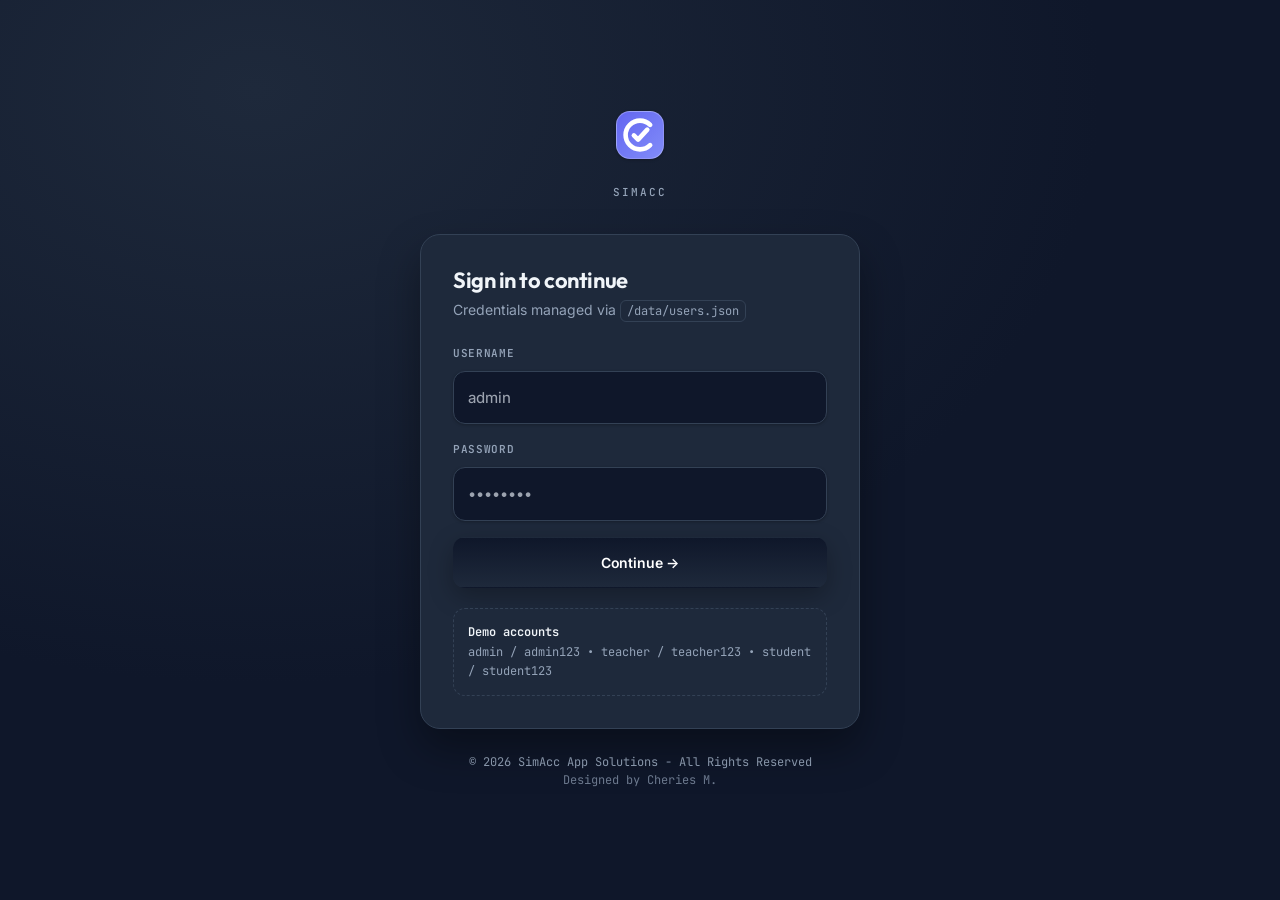
==== commit 849f4fd9: "Update to version v2.7.52" ====
--- a/index.html
+++ b/index.html
@@ -1074,12 +1074,20 @@
   }
 }
 
+.visible {
+  visibility: visible;
+}
+
 .fixed {
   position: fixed;
 }
 
 .block {
   display: block;
+}
+
+.inline-block {
+  display: inline-block;
 }
 
 .flex {
@@ -1132,14 +1140,14 @@
 <body>
   <div id="root"></div>
 
-  <script type="module">var Cc=Object.create;var{getPrototypeOf:Fc,defineProperty:ai,getOwnPropertyNames:Nc}=Object;var Dc=Object.prototype.hasOwnProperty;var mt=(e,t,n)=>{n=e!=null?Cc(Fc(e)):{};let r=t||!e||!e.__esModule?ai(n,"default",{value:e,enumerable:!0}):n;for(let a of Nc(e))if(!Dc.call(r,a))ai(r,a,{get:()=>e[a],enumerable:!0});return r};var Lr=(e,t)=>()=>(t||e((t={exports:{}}).exports,t),t.exports);var zc=(e,t)=>{for(var n in t)ai(e,n,{get:t[n],enumerable:!0,configurable:!0,set:(r)=>t[n]=()=>r})};var Ac=(e,t)=>()=>(e&&(t=e(e=0)),t);var Wn=Lr((Gc)=>{var In=Symbol.for("react.element"),Rc=Symbol.for("react.portal"),Tc=Symbol.for("react.fragment"),Lc=Symbol.for("react.strict_mode"),Ic=Symbol.for("react.profiler"),Wc=Symbol.for("react.provider"),Mc=Symbol.for("react.context"),Pc=Symbol.for("react.forward_ref"),Oc=Symbol.for("react.suspense"),Bc=Symbol.for("react.memo"),qc=Symbol.for("react.lazy"),Tl=Symbol.iterator;function jc(e){if(e===null||typeof e!=="object")return null;return e=Tl&&e[Tl]||e["@@iterator"],typeof e==="function"?e:null}var Wl={isMounted:function(){return!1},enqueueForceUpdate:function(){},enqueueReplaceState:function(){},enqueueSetState:function(){}},Ml=Object.assign,Pl={};function en(e,t,n){this.props=e,this.context=t,this.refs=Pl,this.updater=n||Wl}en.prototype.isReactComponent={};en.prototype.setState=function(e,t){if(typeof e!=="object"&&typeof e!=="function"&&e!=null)throw Error("setState(...): takes an object of state variables to update or a function which returns an object of state variables.");this.updater.enqueueSetState(this,e,t,"setState")};en.prototype.forceUpdate=function(e){this.updater.enqueueForceUpdate(this,e,"forceUpdate")};function Ol(){}Ol.prototype=en.prototype;function oi(e,t,n){this.props=e,this.context=t,this.refs=Pl,this.updater=n||Wl}var li=oi.prototype=new Ol;li.constructor=oi;Ml(li,en.prototype);li.isPureReactComponent=!0;var Ll=Array.isArray,Bl=Object.prototype.hasOwnProperty,si={current:null},ql={key:!0,ref:!0,__self:!0,__source:!0};function jl(e,t,n){var r,a={},i=null,o=null;if(t!=null)for(r in t.ref!==void 0&&(o=t.ref),t.key!==void 0&&(i=""+t.key),t)Bl.call(t,r)&&!ql.hasOwnProperty(r)&&(a[r]=t[r]);var l=arguments.length-2;if(l===1)a.children=n;else if(1<l){for(var s=Array(l),d=0;d<l;d++)s[d]=arguments[d+2];a.children=s}if(e&&e.defaultProps)for(r in l=e.defaultProps,l)a[r]===void 0&&(a[r]=l[r]);return{$$typeof:In,type:e,key:i,ref:o,props:a,_owner:si.current}}function Hc(e,t){return{$$typeof:In,type:e.type,key:t,ref:e.ref,props:e.props,_owner:e._owner}}function ui(e){return typeof e==="object"&&e!==null&&e.$$typeof===In}function Uc(e){var t={"=":"=0",":":"=2"};return"$"+e.replace(/[=:]/g,function(n){return t[n]})}var Il=/\/+/g;function ii(e,t){return typeof e==="object"&&e!==null&&e.key!=null?Uc(""+e.key):t.toString(36)}function Wr(e,t,n,r,a){var i=typeof e;if(i==="undefined"||i==="boolean")e=null;var o=!1;if(e===null)o=!0;else switch(i){case"string":case"number":o=!0;break;case"object":switch(e.$$typeof){case In:case Rc:o=!0}}if(o)return o=e,a=a(o),e=r===""?"."+ii(o,0):r,Ll(a)?(n="",e!=null&&(n=e.replace(Il,"$&/")+"/"),Wr(a,t,n,"",function(d){return d})):a!=null&&(ui(a)&&(a=Hc(a,n+(!a.key||o&&o.key===a.key?"":(""+a.key).replace(Il,"$&/")+"/")+e)),t.push(a)),1;if(o=0,r=r===""?".":r+":",Ll(e))for(var l=0;l<e.length;l++){i=e[l];var s=r+ii(i,l);o+=Wr(i,t,n,s,a)}else if(s=jc(e),typeof s==="function")for(e=s.call(e),l=0;!(i=e.next()).done;)i=i.value,s=r+ii(i,l++),o+=Wr(i,t,n,s,a);else if(i==="object")throw t=String(e),Error("Objects are not valid as a React child (found: "+(t==="[object Object]"?"object with keys {"+Object.keys(e).join(", ")+"}":t)+"). If you meant to render a collection of children, use an array instead.");return o}function Ir(e,t,n){if(e==null)return e;var r=[],a=0;return Wr(e,r,"","",function(i){return t.call(n,i,a++)}),r}function $c(e){if(e._status===-1){var t=e._result;t=t(),t.then(function(n){if(e._status===0||e._status===-1)e._status=1,e._result=n},function(n){if(e._status===0||e._status===-1)e._status=2,e._result=n}),e._status===-1&&(e._status=0,e._result=t)}if(e._status===1)return e._result.default;throw e._result}var fe={current:null},Mr={transition:null},Vc={ReactCurrentDispatcher:fe,ReactCurrentBatchConfig:Mr,ReactCurrentOwner:si};function Hl(){throw Error("act(...) is not supported in production builds of React.")}Gc.Children={map:Ir,forEach:function(e,t,n){Ir(e,function(){t.apply(this,arguments)},n)},count:function(e){var t=0;return Ir(e,function(){t++}),t},toArray:function(e){return Ir(e,function(t){return t})||[]},only:function(e){if(!ui(e))throw Error("React.Children.only expected to receive a single React element child.");return e}};Gc.Component=en;Gc.Fragment=Tc;Gc.Profiler=Ic;Gc.PureComponent=oi;Gc.StrictMode=Lc;Gc.Suspense=Oc;Gc.__SECRET_INTERNALS_DO_NOT_USE_OR_YOU_WILL_BE_FIRED=Vc;Gc.act=Hl;Gc.cloneElement=function(e,t,n){if(e===null||e===void 0)throw Error("React.cloneElement(...): The argument must be a React element, but you passed "+e+".");var r=Ml({},e.props),a=e.key,i=e.ref,o=e._owner;if(t!=null){if(t.ref!==void 0&&(i=t.ref,o=si.current),t.key!==void 0&&(a=""+t.key),e.type&&e.type.defaultProps)var l=e.type.defaultProps;for(s in t)Bl.call(t,s)&&!ql.hasOwnProperty(s)&&(r[s]=t[s]===void 0&&l!==void 0?l[s]:t[s])}var s=arguments.length-2;if(s===1)r.children=n;else if(1<s){l=Array(s);for(var d=0;d<s;d++)l[d]=arguments[d+2];r.children=l}return{$$typeof:In,type:e.type,key:a,ref:i,props:r,_owner:o}};Gc.createContext=function(e){return e={$$typeof:Mc,_currentValue:e,_currentValue2:e,_threadCount:0,Provider:null,Consumer:null,_defaultValue:null,_globalName:null},e.Provider={$$typeof:Wc,_context:e},e.Consumer=e};Gc.createElement=jl;Gc.createFactory=function(e){var t=jl.bind(null,e);return t.type=e,t};Gc.createRef=function(){return{current:null}};Gc.forwardRef=function(e){return{$$typeof:Pc,render:e}};Gc.isValidElement=ui;Gc.lazy=function(e){return{$$typeof:qc,_payload:{_status:-1,_result:e},_init:$c}};Gc.memo=function(e,t){return{$$typeof:Bc,type:e,compare:t===void 0?null:t}};Gc.startTransition=function(e){var t=Mr.transition;Mr.transition={};try{e()}finally{Mr.transition=t}};Gc.unstable_act=Hl;Gc.useCallback=function(e,t){return fe.current.useCallback(e,t)};Gc.useContext=function(e){return fe.current.useContext(e)};Gc.useDebugValue=function(){};Gc.useDeferredValue=function(e){return fe.current.useDeferredValue(e)};Gc.useEffect=function(e,t){return fe.current.useEffect(e,t)};Gc.useId=function(){return fe.current.useId()};Gc.useImperativeHandle=function(e,t,n){return fe.current.useImperativeHandle(e,t,n)};Gc.useInsertionEffect=function(e,t){return fe.current.useInsertionEffect(e,t)};Gc.useLayoutEffect=function(e,t){return fe.current.useLayoutEffect(e,t)};Gc.useMemo=function(e,t){return fe.current.useMemo(e,t)};Gc.useReducer=function(e,t,n){return fe.current.useReducer(e,t,n)};Gc.useRef=function(e){return fe.current.useRef(e)};Gc.useState=function(e){return fe.current.useState(e)};Gc.useSyncExternalStore=function(e,t,n){return fe.current.useSyncExternalStore(e,t,n)};Gc.useTransition=function(){return fe.current.useTransition()};Gc.version="18.3.1"});var Kl=Lr((Ap)=>{function ci(e,t){var n=e.length;e.push(t);e:for(;0<n;){var r=n-1>>>1,a=e[r];if(0<Pr(a,t))e[r]=t,e[n]=a,n=r;else break e}}function qe(e){return e.length===0?null:e[0]}function jr(e){if(e.length===0)return null;var t=e[0],n=e.pop();if(n!==t){e[0]=n;e:for(var r=0,a=e.length,i=a>>>1;r<i;){var o=2*(r+1)-1,l=e[o],s=o+1,d=e[s];if(0>Pr(l,n))s<a&&0>Pr(d,l)?(e[r]=d,e[s]=n,r=s):(e[r]=l,e[o]=n,r=o);else if(s<a&&0>Pr(d,n))e[r]=d,e[s]=n,r=s;else break e}}return t}function Pr(e,t){var n=e.sortIndex-t.sortIndex;return n!==0?n:e.id-t.id}if(typeof performance==="object"&&typeof performance.now==="function")pi=performance,Ap.unstable_now=function(){return pi.now()};else Or=Date,fi=Or.now(),Ap.unstable_now=function(){return Or.now()-fi};var pi,Or,fi,Ye=[],gt=[],zp=1,Le=null,le=3,Hr=!1,Mt=!1,Pn=!1,$l=typeof setTimeout==="function"?setTimeout:null,Vl=typeof clearTimeout==="function"?clearTimeout:null,Ul=typeof setImmediate<"u"?setImmediate:null;typeof navigator<"u"&&navigator.scheduling!==void 0&&navigator.scheduling.isInputPending!==void 0&&navigator.scheduling.isInputPending.bind(navigator.scheduling);function mi(e){for(var t=qe(gt);t!==null;){if(t.callback===null)jr(gt);else if(t.startTime<=e)jr(gt),t.sortIndex=t.expirationTime,ci(Ye,t);else break;t=qe(gt)}}function hi(e){if(Pn=!1,mi(e),!Mt)if(qe(Ye)!==null)Mt=!0,yi(vi);else{var t=qe(gt);t!==null&&bi(hi,t.startTime-e)}}function vi(e,t){Mt=!1,Pn&&(Pn=!1,Vl(On),On=-1),Hr=!0;var n=le;try{mi(t);for(Le=qe(Ye);Le!==null&&(!(Le.expirationTime>t)||e&&!Yl());){var r=Le.callback;if(typeof r==="function"){Le.callback=null,le=Le.priorityLevel;var a=r(Le.expirationTime<=t);t=Ap.unstable_now(),typeof a==="function"?Le.callback=a:Le===qe(Ye)&&jr(Ye),mi(t)}else jr(Ye);Le=qe(Ye)}if(Le!==null)var i=!0;else{var o=qe(gt);o!==null&&bi(hi,o.startTime-t),i=!1}return i}finally{Le=null,le=n,Hr=!1}}var Ur=!1,Br=null,On=-1,Gl=5,Ql=-1;function Yl(){return Ap.unstable_now()-Ql<Gl?!1:!0}function di(){if(Br!==null){var e=Ap.unstable_now();Ql=e;var t=!0;try{t=Br(!0,e)}finally{t?Mn():(Ur=!1,Br=null)}}else Ur=!1}var Mn;if(typeof Ul==="function")Mn=function(){Ul(di)};else if(typeof MessageChannel<"u")qr=new MessageChannel,gi=qr.port2,qr.port1.onmessage=di,Mn=function(){gi.postMessage(null)};else Mn=function(){$l(di,0)};var qr,gi;function yi(e){Br=e,Ur||(Ur=!0,Mn())}function bi(e,t){On=$l(function(){e(Ap.unstable_now())},t)}Ap.unstable_IdlePriority=5;Ap.unstable_ImmediatePriority=1;Ap.unstable_LowPriority=4;Ap.unstable_NormalPriority=3;Ap.unstable_Profiling=null;Ap.unstable_UserBlockingPriority=2;Ap.unstable_cancelCallback=function(e){e.callback=null};Ap.unstable_continueExecution=function(){Mt||Hr||(Mt=!0,yi(vi))};Ap.unstable_forceFrameRate=function(e){0>e||125<e?console.error("forceFrameRate takes a positive int between 0 and 125, forcing frame rates higher than 125 fps is not supported"):Gl=0<e?Math.floor(1000/e):5};Ap.unstable_getCurrentPriorityLevel=function(){return le};Ap.unstable_getFirstCallbackNode=function(){return qe(Ye)};Ap.unstable_next=function(e){switch(le){case 1:case 2:case 3:var t=3;break;default:t=le}var n=le;le=t;try{return e()}finally{le=n}};Ap.unstable_pauseExecution=function(){};Ap.unstable_requestPaint=function(){};Ap.unstable_runWithPriority=function(e,t){switch(e){case 1:case 2:case 3:case 4:case 5:break;default:e=3}var n=le;le=e;try{return t()}finally{le=n}};Ap.unstable_scheduleCallback=function(e,t,n){var r=Ap.unstable_now();switch(typeof n==="object"&&n!==null?(n=n.delay,n=typeof n==="number"&&0<n?r+n:r):n=r,e){case 1:var a=-1;break;case 2:a=250;break;case 5:a=1073741823;break;case 4:a=1e4;break;default:a=5000}return a=n+a,e={id:zp++,callback:t,priorityLevel:e,startTime:n,expirationTime:a,sortIndex:-1},n>r?(e.sortIndex=n,ci(gt,e),qe(Ye)===null&&e===qe(gt)&&(Pn?(Vl(On),On=-1):Pn=!0,bi(hi,n-r))):(e.sortIndex=a,ci(Ye,e),Mt||Hr||(Mt=!0,yi(vi))),e};Ap.unstable_shouldYield=Yl;Ap.unstable_wrapCallback=function(e){var t=le;return function(){var n=le;le=t;try{return e.apply(this,arguments)}finally{le=n}}}});var Cl={};zc(Cl,{version:()=>dc,unstable_renderSubtreeIntoContainer:()=>uc,unstable_batchedUpdates:()=>sc,unmountComponentAtNode:()=>lc,render:()=>oc,hydrateRoot:()=>ic,hydrate:()=>ac,flushSync:()=>rc,findDOMNode:()=>nc,createRoot:()=>tc,createPortal:()=>ec,__SECRET_INTERNALS_DO_NOT_USE_OR_YOU_WILL_BE_FIRED:()=>Zd});function h(e){for(var t="https://reactjs.org/docs/error-decoder.html?invariant="+e,n=1;n<arguments.length;n++)t+="&args[]="+encodeURIComponent(arguments[n]);return"Minified React error #"+e+"; visit "+t+" for the full message or use the non-minified dev environment for full errors and additional helpful warnings."}function Xt(e,t){Sn(e,t),Sn(e+"Capture",t)}function Sn(e,t){dr[e]=t;for(e=0;e<t.length;e++)nu.add(t[e])}function Xp(e){if(qi.call(Jl,e))return!0;if(qi.call(Xl,e))return!1;if(Kp.test(e))return Jl[e]=!0;return Xl[e]=!0,!1}function Jp(e,t,n,r){if(n!==null&&n.type===0)return!1;switch(typeof t){case"function":case"symbol":return!0;case"boolean":if(r)return!1;if(n!==null)return!n.acceptsBooleans;return e=e.toLowerCase().slice(0,5),e!=="data-"&&e!=="aria-";default:return!1}}function Zp(e,t,n,r){if(t===null||typeof t>"u"||Jp(e,t,n,r))return!0;if(r)return!1;if(n!==null)switch(n.type){case 3:return!t;case 4:return t===!1;case 5:return isNaN(t);case 6:return isNaN(t)||1>t}return!1}function he(e,t,n,r,a,i,o){this.acceptsBooleans=t===2||t===3||t===4,this.attributeName=r,this.attributeNamespace=a,this.mustUseProperty=n,this.propertyName=e,this.type=t,this.sanitizeURL=i,this.removeEmptyString=o}function Mo(e){return e[1].toUpperCase()}function Po(e,t,n,r){var a=ie.hasOwnProperty(t)?ie[t]:null;if(a!==null?a.type!==0:r||!(2<t.length)||t[0]!=="o"&&t[0]!=="O"||t[1]!=="n"&&t[1]!=="N")Zp(t,n,a,r)&&(n=null),r||a===null?Xp(t)&&(n===null?e.removeAttribute(t):e.setAttribute(t,""+n)):a.mustUseProperty?e[a.propertyName]=n===null?a.type===3?!1:"":n:(t=a.attributeName,r=a.attributeNamespace,n===null?e.removeAttribute(t):(a=a.type,n=a===3||a===4&&n===!0?"":""+n,r?e.setAttributeNS(r,t,n):e.setAttribute(t,n)))}function Bn(e){if(e===null||typeof e!=="object")return null;return e=Zl&&e[Zl]||e["@@iterator"],typeof e==="function"?e:null}function Gn(e){if(xi===void 0)try{throw Error()}catch(n){var t=n.stack.trim().match(/\n( *(at )?)/);xi=t&&t[1]||""}return`
-`+xi+e}function wi(e,t){if(!e||ki)return"";ki=!0;var n=Error.prepareStackTrace;Error.prepareStackTrace=void 0;try{if(t)if(t=function(){throw Error()},Object.defineProperty(t.prototype,"props",{set:function(){throw Error()}}),typeof Reflect==="object"&&Reflect.construct){try{Reflect.construct(t,[])}catch(d){var r=d}Reflect.construct(e,[],t)}else{try{t.call()}catch(d){r=d}e.call(t.prototype)}else{try{throw Error()}catch(d){r=d}e()}}catch(d){if(d&&r&&typeof d.stack==="string"){for(var a=d.stack.split(`
+  <script type="module">var Dc=Object.create;var{getPrototypeOf:zc,defineProperty:si,getOwnPropertyNames:Ac}=Object;var Rc=Object.prototype.hasOwnProperty;var ht=(e,t,n)=>{n=e!=null?Dc(zc(e)):{};let r=t||!e||!e.__esModule?si(n,"default",{value:e,enumerable:!0}):n;for(let a of Ac(e))if(!Rc.call(r,a))si(r,a,{get:()=>e[a],enumerable:!0});return r};var Wr=(e,t)=>()=>(t||e((t={exports:{}}).exports,t),t.exports);var Tc=(e,t)=>{for(var n in t)si(e,n,{get:t[n],enumerable:!0,configurable:!0,set:(r)=>t[n]=()=>r})};var Lc=(e,t)=>()=>(e&&(t=e(e=0)),t);var Pn=Wr((Kc)=>{var Mn=Symbol.for("react.element"),Ic=Symbol.for("react.portal"),Wc=Symbol.for("react.fragment"),Mc=Symbol.for("react.strict_mode"),Pc=Symbol.for("react.profiler"),Oc=Symbol.for("react.provider"),Bc=Symbol.for("react.context"),qc=Symbol.for("react.forward_ref"),jc=Symbol.for("react.suspense"),Hc=Symbol.for("react.memo"),Uc=Symbol.for("react.lazy"),Pl=Symbol.iterator;function $c(e){if(e===null||typeof e!=="object")return null;return e=Pl&&e[Pl]||e["@@iterator"],typeof e==="function"?e:null}var ql={isMounted:function(){return!1},enqueueForceUpdate:function(){},enqueueReplaceState:function(){},enqueueSetState:function(){}},jl=Object.assign,Hl={};function nn(e,t,n){this.props=e,this.context=t,this.refs=Hl,this.updater=n||ql}nn.prototype.isReactComponent={};nn.prototype.setState=function(e,t){if(typeof e!=="object"&&typeof e!=="function"&&e!=null)throw Error("setState(...): takes an object of state variables to update or a function which returns an object of state variables.");this.updater.enqueueSetState(this,e,t,"setState")};nn.prototype.forceUpdate=function(e){this.updater.enqueueForceUpdate(this,e,"forceUpdate")};function Ul(){}Ul.prototype=nn.prototype;function di(e,t,n){this.props=e,this.context=t,this.refs=Hl,this.updater=n||ql}var ci=di.prototype=new Ul;ci.constructor=di;jl(ci,nn.prototype);ci.isPureReactComponent=!0;var Ol=Array.isArray,$l=Object.prototype.hasOwnProperty,pi={current:null},Vl={key:!0,ref:!0,__self:!0,__source:!0};function Gl(e,t,n){var r,a={},i=null,o=null;if(t!=null)for(r in t.ref!==void 0&&(o=t.ref),t.key!==void 0&&(i=""+t.key),t)$l.call(t,r)&&!Vl.hasOwnProperty(r)&&(a[r]=t[r]);var l=arguments.length-2;if(l===1)a.children=n;else if(1<l){for(var s=Array(l),d=0;d<l;d++)s[d]=arguments[d+2];a.children=s}if(e&&e.defaultProps)for(r in l=e.defaultProps,l)a[r]===void 0&&(a[r]=l[r]);return{$$typeof:Mn,type:e,key:i,ref:o,props:a,_owner:pi.current}}function Vc(e,t){return{$$typeof:Mn,type:e.type,key:t,ref:e.ref,props:e.props,_owner:e._owner}}function fi(e){return typeof e==="object"&&e!==null&&e.$$typeof===Mn}function Gc(e){var t={"=":"=0",":":"=2"};return"$"+e.replace(/[=:]/g,function(n){return t[n]})}var Bl=/\/+/g;function ui(e,t){return typeof e==="object"&&e!==null&&e.key!=null?Gc(""+e.key):t.toString(36)}function Pr(e,t,n,r,a){var i=typeof e;if(i==="undefined"||i==="boolean")e=null;var o=!1;if(e===null)o=!0;else switch(i){case"string":case"number":o=!0;break;case"object":switch(e.$$typeof){case Mn:case Ic:o=!0}}if(o)return o=e,a=a(o),e=r===""?"."+ui(o,0):r,Ol(a)?(n="",e!=null&&(n=e.replace(Bl,"$&/")+"/"),Pr(a,t,n,"",function(d){return d})):a!=null&&(fi(a)&&(a=Vc(a,n+(!a.key||o&&o.key===a.key?"":(""+a.key).replace(Bl,"$&/")+"/")+e)),t.push(a)),1;if(o=0,r=r===""?".":r+":",Ol(e))for(var l=0;l<e.length;l++){i=e[l];var s=r+ui(i,l);o+=Pr(i,t,n,s,a)}else if(s=$c(e),typeof s==="function")for(e=s.call(e),l=0;!(i=e.next()).done;)i=i.value,s=r+ui(i,l++),o+=Pr(i,t,n,s,a);else if(i==="object")throw t=String(e),Error("Objects are not valid as a React child (found: "+(t==="[object Object]"?"object with keys {"+Object.keys(e).join(", ")+"}":t)+"). If you meant to render a collection of children, use an array instead.");return o}function Mr(e,t,n){if(e==null)return e;var r=[],a=0;return Pr(e,r,"","",function(i){return t.call(n,i,a++)}),r}function Qc(e){if(e._status===-1){var t=e._result;t=t(),t.then(function(n){if(e._status===0||e._status===-1)e._status=1,e._result=n},function(n){if(e._status===0||e._status===-1)e._status=2,e._result=n}),e._status===-1&&(e._status=0,e._result=t)}if(e._status===1)return e._result.default;throw e._result}var he={current:null},Or={transition:null},Yc={ReactCurrentDispatcher:he,ReactCurrentBatchConfig:Or,ReactCurrentOwner:pi};function Ql(){throw Error("act(...) is not supported in production builds of React.")}Kc.Children={map:Mr,forEach:function(e,t,n){Mr(e,function(){t.apply(this,arguments)},n)},count:function(e){var t=0;return Mr(e,function(){t++}),t},toArray:function(e){return Mr(e,function(t){return t})||[]},only:function(e){if(!fi(e))throw Error("React.Children.only expected to receive a single React element child.");return e}};Kc.Component=nn;Kc.Fragment=Wc;Kc.Profiler=Pc;Kc.PureComponent=di;Kc.StrictMode=Mc;Kc.Suspense=jc;Kc.__SECRET_INTERNALS_DO_NOT_USE_OR_YOU_WILL_BE_FIRED=Yc;Kc.act=Ql;Kc.cloneElement=function(e,t,n){if(e===null||e===void 0)throw Error("React.cloneElement(...): The argument must be a React element, but you passed "+e+".");var r=jl({},e.props),a=e.key,i=e.ref,o=e._owner;if(t!=null){if(t.ref!==void 0&&(i=t.ref,o=pi.current),t.key!==void 0&&(a=""+t.key),e.type&&e.type.defaultProps)var l=e.type.defaultProps;for(s in t)$l.call(t,s)&&!Vl.hasOwnProperty(s)&&(r[s]=t[s]===void 0&&l!==void 0?l[s]:t[s])}var s=arguments.length-2;if(s===1)r.children=n;else if(1<s){l=Array(s);for(var d=0;d<s;d++)l[d]=arguments[d+2];r.children=l}return{$$typeof:Mn,type:e.type,key:a,ref:i,props:r,_owner:o}};Kc.createContext=function(e){return e={$$typeof:Bc,_currentValue:e,_currentValue2:e,_threadCount:0,Provider:null,Consumer:null,_defaultValue:null,_globalName:null},e.Provider={$$typeof:Oc,_context:e},e.Consumer=e};Kc.createElement=Gl;Kc.createFactory=function(e){var t=Gl.bind(null,e);return t.type=e,t};Kc.createRef=function(){return{current:null}};Kc.forwardRef=function(e){return{$$typeof:qc,render:e}};Kc.isValidElement=fi;Kc.lazy=function(e){return{$$typeof:Uc,_payload:{_status:-1,_result:e},_init:Qc}};Kc.memo=function(e,t){return{$$typeof:Hc,type:e,compare:t===void 0?null:t}};Kc.startTransition=function(e){var t=Or.transition;Or.transition={};try{e()}finally{Or.transition=t}};Kc.unstable_act=Ql;Kc.useCallback=function(e,t){return he.current.useCallback(e,t)};Kc.useContext=function(e){return he.current.useContext(e)};Kc.useDebugValue=function(){};Kc.useDeferredValue=function(e){return he.current.useDeferredValue(e)};Kc.useEffect=function(e,t){return he.current.useEffect(e,t)};Kc.useId=function(){return he.current.useId()};Kc.useImperativeHandle=function(e,t,n){return he.current.useImperativeHandle(e,t,n)};Kc.useInsertionEffect=function(e,t){return he.current.useInsertionEffect(e,t)};Kc.useLayoutEffect=function(e,t){return he.current.useLayoutEffect(e,t)};Kc.useMemo=function(e,t){return he.current.useMemo(e,t)};Kc.useReducer=function(e,t,n){return he.current.useReducer(e,t,n)};Kc.useRef=function(e){return he.current.useRef(e)};Kc.useState=function(e){return he.current.useState(e)};Kc.useSyncExternalStore=function(e,t,n){return he.current.useSyncExternalStore(e,t,n)};Kc.useTransition=function(){return he.current.useTransition()};Kc.version="18.3.1"});var ts=Wr((Lp)=>{function gi(e,t){var n=e.length;e.push(t);e:for(;0<n;){var r=n-1>>>1,a=e[r];if(0<Br(a,t))e[r]=t,e[n]=a,n=r;else break e}}function He(e){return e.length===0?null:e[0]}function Ur(e){if(e.length===0)return null;var t=e[0],n=e.pop();if(n!==t){e[0]=n;e:for(var r=0,a=e.length,i=a>>>1;r<i;){var o=2*(r+1)-1,l=e[o],s=o+1,d=e[s];if(0>Br(l,n))s<a&&0>Br(d,l)?(e[r]=d,e[s]=n,r=s):(e[r]=l,e[o]=n,r=o);else if(s<a&&0>Br(d,n))e[r]=d,e[s]=n,r=s;else break e}}return t}function Br(e,t){var n=e.sortIndex-t.sortIndex;return n!==0?n:e.id-t.id}if(typeof performance==="object"&&typeof performance.now==="function")hi=performance,Lp.unstable_now=function(){return hi.now()};else qr=Date,vi=qr.now(),Lp.unstable_now=function(){return qr.now()-vi};var hi,qr,vi,Ze=[],vt=[],Tp=1,We=null,ue=3,$r=!1,Ot=!1,Bn=!1,Kl=typeof setTimeout==="function"?setTimeout:null,Xl=typeof clearTimeout==="function"?clearTimeout:null,Yl=typeof setImmediate<"u"?setImmediate:null;typeof navigator<"u"&&navigator.scheduling!==void 0&&navigator.scheduling.isInputPending!==void 0&&navigator.scheduling.isInputPending.bind(navigator.scheduling);function yi(e){for(var t=He(vt);t!==null;){if(t.callback===null)Ur(vt);else if(t.startTime<=e)Ur(vt),t.sortIndex=t.expirationTime,gi(Ze,t);else break;t=He(vt)}}function bi(e){if(Bn=!1,yi(e),!Ot)if(He(Ze)!==null)Ot=!0,wi(ki);else{var t=He(vt);t!==null&&Si(bi,t.startTime-e)}}function ki(e,t){Ot=!1,Bn&&(Bn=!1,Xl(qn),qn=-1),$r=!0;var n=ue;try{yi(t);for(We=He(Ze);We!==null&&(!(We.expirationTime>t)||e&&!es());){var r=We.callback;if(typeof r==="function"){We.callback=null,ue=We.priorityLevel;var a=r(We.expirationTime<=t);t=Lp.unstable_now(),typeof a==="function"?We.callback=a:We===He(Ze)&&Ur(Ze),yi(t)}else Ur(Ze);We=He(Ze)}if(We!==null)var i=!0;else{var o=He(vt);o!==null&&Si(bi,o.startTime-t),i=!1}return i}finally{We=null,ue=n,$r=!1}}var Vr=!1,jr=null,qn=-1,Jl=5,Zl=-1;function es(){return Lp.unstable_now()-Zl<Jl?!1:!0}function mi(){if(jr!==null){var e=Lp.unstable_now();Zl=e;var t=!0;try{t=jr(!0,e)}finally{t?On():(Vr=!1,jr=null)}}else Vr=!1}var On;if(typeof Yl==="function")On=function(){Yl(mi)};else if(typeof MessageChannel<"u")Hr=new MessageChannel,xi=Hr.port2,Hr.port1.onmessage=mi,On=function(){xi.postMessage(null)};else On=function(){Kl(mi,0)};var Hr,xi;function wi(e){jr=e,Vr||(Vr=!0,On())}function Si(e,t){qn=Kl(function(){e(Lp.unstable_now())},t)}Lp.unstable_IdlePriority=5;Lp.unstable_ImmediatePriority=1;Lp.unstable_LowPriority=4;Lp.unstable_NormalPriority=3;Lp.unstable_Profiling=null;Lp.unstable_UserBlockingPriority=2;Lp.unstable_cancelCallback=function(e){e.callback=null};Lp.unstable_continueExecution=function(){Ot||$r||(Ot=!0,wi(ki))};Lp.unstable_forceFrameRate=function(e){0>e||125<e?console.error("forceFrameRate takes a positive int between 0 and 125, forcing frame rates higher than 125 fps is not supported"):Jl=0<e?Math.floor(1000/e):5};Lp.unstable_getCurrentPriorityLevel=function(){return ue};Lp.unstable_getFirstCallbackNode=function(){return He(Ze)};Lp.unstable_next=function(e){switch(ue){case 1:case 2:case 3:var t=3;break;default:t=ue}var n=ue;ue=t;try{return e()}finally{ue=n}};Lp.unstable_pauseExecution=function(){};Lp.unstable_requestPaint=function(){};Lp.unstable_runWithPriority=function(e,t){switch(e){case 1:case 2:case 3:case 4:case 5:break;default:e=3}var n=ue;ue=e;try{return t()}finally{ue=n}};Lp.unstable_scheduleCallback=function(e,t,n){var r=Lp.unstable_now();switch(typeof n==="object"&&n!==null?(n=n.delay,n=typeof n==="number"&&0<n?r+n:r):n=r,e){case 1:var a=-1;break;case 2:a=250;break;case 5:a=1073741823;break;case 4:a=1e4;break;default:a=5000}return a=n+a,e={id:Tp++,callback:t,priorityLevel:e,startTime:n,expirationTime:a,sortIndex:-1},n>r?(e.sortIndex=n,gi(vt,e),He(Ze)===null&&e===He(vt)&&(Bn?(Xl(qn),qn=-1):Bn=!0,Si(bi,n-r))):(e.sortIndex=a,gi(Ze,e),Ot||$r||(Ot=!0,wi(ki))),e};Lp.unstable_shouldYield=es;Lp.unstable_wrapCallback=function(e){var t=ue;return function(){var n=ue;ue=t;try{return e.apply(this,arguments)}finally{ue=n}}}});var zl={};Tc(zl,{version:()=>gc,unstable_renderSubtreeIntoContainer:()=>mc,unstable_batchedUpdates:()=>fc,unmountComponentAtNode:()=>pc,render:()=>cc,hydrateRoot:()=>dc,hydrate:()=>uc,flushSync:()=>sc,findDOMNode:()=>lc,createRoot:()=>oc,createPortal:()=>ic,__SECRET_INTERNALS_DO_NOT_USE_OR_YOU_WILL_BE_FIRED:()=>ac});function h(e){for(var t="https://reactjs.org/docs/error-decoder.html?invariant="+e,n=1;n<arguments.length;n++)t+="&args[]="+encodeURIComponent(arguments[n]);return"Minified React error #"+e+"; visit "+t+" for the full message or use the non-minified dev environment for full errors and additional helpful warnings."}function Zt(e,t){En(e,t),En(e+"Capture",t)}function En(e,t){pr[e]=t;for(e=0;e<t.length;e++)lu.add(t[e])}function ef(e){if($i.call(rs,e))return!0;if($i.call(ns,e))return!1;if(Zp.test(e))return rs[e]=!0;return ns[e]=!0,!1}function tf(e,t,n,r){if(n!==null&&n.type===0)return!1;switch(typeof t){case"function":case"symbol":return!0;case"boolean":if(r)return!1;if(n!==null)return!n.acceptsBooleans;return e=e.toLowerCase().slice(0,5),e!=="data-"&&e!=="aria-";default:return!1}}function nf(e,t,n,r){if(t===null||typeof t>"u"||tf(e,t,n,r))return!0;if(r)return!1;if(n!==null)switch(n.type){case 3:return!t;case 4:return t===!1;case 5:return isNaN(t);case 6:return isNaN(t)||1>t}return!1}function xe(e,t,n,r,a,i,o){this.acceptsBooleans=t===2||t===3||t===4,this.attributeName=r,this.attributeNamespace=a,this.mustUseProperty=n,this.propertyName=e,this.type=t,this.sanitizeURL=i,this.removeEmptyString=o}function qo(e){return e[1].toUpperCase()}function jo(e,t,n,r){var a=se.hasOwnProperty(t)?se[t]:null;if(a!==null?a.type!==0:r||!(2<t.length)||t[0]!=="o"&&t[0]!=="O"||t[1]!=="n"&&t[1]!=="N")nf(t,n,a,r)&&(n=null),r||a===null?ef(t)&&(n===null?e.removeAttribute(t):e.setAttribute(t,""+n)):a.mustUseProperty?e[a.propertyName]=n===null?a.type===3?!1:"":n:(t=a.attributeName,r=a.attributeNamespace,n===null?e.removeAttribute(t):(a=a.type,n=a===3||a===4&&n===!0?"":""+n,r?e.setAttributeNS(r,t,n):e.setAttribute(t,n)))}function jn(e){if(e===null||typeof e!=="object")return null;return e=as&&e[as]||e["@@iterator"],typeof e==="function"?e:null}function Yn(e){if(_i===void 0)try{throw Error()}catch(n){var t=n.stack.trim().match(/\n( *(at )?)/);_i=t&&t[1]||""}return`
+`+_i+e}function Ci(e,t){if(!e||Ei)return"";Ei=!0;var n=Error.prepareStackTrace;Error.prepareStackTrace=void 0;try{if(t)if(t=function(){throw Error()},Object.defineProperty(t.prototype,"props",{set:function(){throw Error()}}),typeof Reflect==="object"&&Reflect.construct){try{Reflect.construct(t,[])}catch(d){var r=d}Reflect.construct(e,[],t)}else{try{t.call()}catch(d){r=d}e.call(t.prototype)}else{try{throw Error()}catch(d){r=d}e()}}catch(d){if(d&&r&&typeof d.stack==="string"){for(var a=d.stack.split(`
 `),i=r.stack.split(`
 `),o=a.length-1,l=i.length-1;1<=o&&0<=l&&a[o]!==i[l];)l--;for(;1<=o&&0<=l;o--,l--)if(a[o]!==i[l]){if(o!==1||l!==1)do if(o--,l--,0>l||a[o]!==i[l]){var s=`
-`+a[o].replace(" at new "," at ");return e.displayName&&s.includes("<anonymous>")&&(s=s.replace("<anonymous>",e.displayName)),s}while(1<=o&&0<=l);break}}}finally{ki=!1,Error.prepareStackTrace=n}return(e=e?e.displayName||e.name:"")?Gn(e):""}function ef(e){switch(e.tag){case 5:return Gn(e.type);case 16:return Gn("Lazy");case 13:return Gn("Suspense");case 19:return Gn("SuspenseList");case 0:case 2:case 15:return e=wi(e.type,!1),e;case 11:return e=wi(e.type.render,!1),e;case 1:return e=wi(e.type,!0),e;default:return""}}function $i(e){if(e==null)return null;if(typeof e==="function")return e.displayName||e.name||null;if(typeof e==="string")return e;switch(e){case on:return"Fragment";case an:return"Portal";case ji:return"Profiler";case Oo:return"StrictMode";case Hi:return"Suspense";case Ui:return"SuspenseList"}if(typeof e==="object")switch(e.$$typeof){case au:return(e.displayName||"Context")+".Consumer";case ru:return(e._context.displayName||"Context")+".Provider";case Bo:var t=e.render;return e=e.displayName,e||(e=t.displayName||t.name||"",e=e!==""?"ForwardRef("+e+")":"ForwardRef"),e;case qo:return t=e.displayName||null,t!==null?t:$i(e.type)||"Memo";case vt:t=e._payload,e=e._init;try{return $i(e(t))}catch(n){}}return null}function tf(e){var t=e.type;switch(e.tag){case 24:return"Cache";case 9:return(t.displayName||"Context")+".Consumer";case 10:return(t._context.displayName||"Context")+".Provider";case 18:return"DehydratedFragment";case 11:return e=t.render,e=e.displayName||e.name||"",t.displayName||(e!==""?"ForwardRef("+e+")":"ForwardRef");case 7:return"Fragment";case 5:return t;case 4:return"Portal";case 3:return"Root";case 6:return"Text";case 16:return $i(t);case 8:return t===Oo?"StrictMode":"Mode";case 22:return"Offscreen";case 12:return"Profiler";case 21:return"Scope";case 13:return"Suspense";case 19:return"SuspenseList";case 25:return"TracingMarker";case 1:case 0:case 17:case 2:case 14:case 15:if(typeof t==="function")return t.displayName||t.name||null;if(typeof t==="string")return t}return null}function At(e){switch(typeof e){case"boolean":case"number":case"string":case"undefined":return e;case"object":return e;default:return""}}function ou(e){var t=e.type;return(e=e.nodeName)&&e.toLowerCase()==="input"&&(t==="checkbox"||t==="radio")}function nf(e){var t=ou(e)?"checked":"value",n=Object.getOwnPropertyDescriptor(e.constructor.prototype,t),r=""+e[t];if(!e.hasOwnProperty(t)&&typeof n<"u"&&typeof n.get==="function"&&typeof n.set==="function"){var{get:a,set:i}=n;return Object.defineProperty(e,t,{configurable:!0,get:function(){return a.call(this)},set:function(o){r=""+o,i.call(this,o)}}),Object.defineProperty(e,t,{enumerable:n.enumerable}),{getValue:function(){return r},setValue:function(o){r=""+o},stopTracking:function(){e._valueTracker=null,delete e[t]}}}}function Vr(e){e._valueTracker||(e._valueTracker=nf(e))}function lu(e){if(!e)return!1;var t=e._valueTracker;if(!t)return!0;var n=t.getValue(),r="";return e&&(r=ou(e)?e.checked?"true":"false":e.value),e=r,e!==n?(t.setValue(e),!0):!1}function va(e){if(e=e||(typeof document<"u"?document:void 0),typeof e>"u")return null;try{return e.activeElement||e.body}catch(t){return e.body}}function Vi(e,t){var n=t.checked;return j({},t,{defaultChecked:void 0,defaultValue:void 0,value:void 0,checked:n!=null?n:e._wrapperState.initialChecked})}function es(e,t){var n=t.defaultValue==null?"":t.defaultValue,r=t.checked!=null?t.checked:t.defaultChecked;n=At(t.value!=null?t.value:n),e._wrapperState={initialChecked:r,initialValue:n,controlled:t.type==="checkbox"||t.type==="radio"?t.checked!=null:t.value!=null}}function su(e,t){t=t.checked,t!=null&&Po(e,"checked",t,!1)}function Gi(e,t){su(e,t);var n=At(t.value),r=t.type;if(n!=null)if(r==="number"){if(n===0&&e.value===""||e.value!=n)e.value=""+n}else e.value!==""+n&&(e.value=""+n);else if(r==="submit"||r==="reset"){e.removeAttribute("value");return}t.hasOwnProperty("value")?Qi(e,t.type,n):t.hasOwnProperty("defaultValue")&&Qi(e,t.type,At(t.defaultValue)),t.checked==null&&t.defaultChecked!=null&&(e.defaultChecked=!!t.defaultChecked)}function ts(e,t,n){if(t.hasOwnProperty("value")||t.hasOwnProperty("defaultValue")){var r=t.type;if(!(r!=="submit"&&r!=="reset"||t.value!==void 0&&t.value!==null))return;t=""+e._wrapperState.initialValue,n||t===e.value||(e.value=t),e.defaultValue=t}n=e.name,n!==""&&(e.name=""),e.defaultChecked=!!e._wrapperState.initialChecked,n!==""&&(e.name=n)}function Qi(e,t,n){if(t!=="number"||va(e.ownerDocument)!==e)n==null?e.defaultValue=""+e._wrapperState.initialValue:e.defaultValue!==""+n&&(e.defaultValue=""+n)}function vn(e,t,n,r){if(e=e.options,t){t={};for(var a=0;a<n.length;a++)t["$"+n[a]]=!0;for(n=0;n<e.length;n++)a=t.hasOwnProperty("$"+e[n].value),e[n].selected!==a&&(e[n].selected=a),a&&r&&(e[n].defaultSelected=!0)}else{n=""+At(n),t=null;for(a=0;a<e.length;a++){if(e[a].value===n){e[a].selected=!0,r&&(e[a].defaultSelected=!0);return}t!==null||e[a].disabled||(t=e[a])}t!==null&&(t.selected=!0)}}function Yi(e,t){if(t.dangerouslySetInnerHTML!=null)throw Error(h(91));return j({},t,{value:void 0,defaultValue:void 0,children:""+e._wrapperState.initialValue})}function ns(e,t){var n=t.value;if(n==null){if(n=t.children,t=t.defaultValue,n!=null){if(t!=null)throw Error(h(92));if(Qn(n)){if(1<n.length)throw Error(h(93));n=n[0]}t=n}t==null&&(t=""),n=t}e._wrapperState={initialValue:At(n)}}function uu(e,t){var n=At(t.value),r=At(t.defaultValue);n!=null&&(n=""+n,n!==e.value&&(e.value=n),t.defaultValue==null&&e.defaultValue!==n&&(e.defaultValue=n)),r!=null&&(e.defaultValue=""+r)}function rs(e){var t=e.textContent;t===e._wrapperState.initialValue&&t!==""&&t!==null&&(e.value=t)}function du(e){switch(e){case"svg":return"http://www.w3.org/2000/svg";case"math":return"http://www.w3.org/1998/Math/MathML";default:return"http://www.w3.org/1999/xhtml"}}function Ki(e,t){return e==null||e==="http://www.w3.org/1999/xhtml"?du(t):e==="http://www.w3.org/2000/svg"&&t==="foreignObject"?"http://www.w3.org/1999/xhtml":e}function cr(e,t){if(t){var n=e.firstChild;if(n&&n===e.lastChild&&n.nodeType===3){n.nodeValue=t;return}}e.textContent=t}function pu(e,t,n){return t==null||typeof t==="boolean"||t===""?"":n||typeof t!=="number"||t===0||tr.hasOwnProperty(e)&&tr[e]?(""+t).trim():t+"px"}function fu(e,t){e=e.style;for(var n in t)if(t.hasOwnProperty(n)){var r=n.indexOf("--")===0,a=pu(n,t[n],r);n==="float"&&(n="cssFloat"),r?e.setProperty(n,a):e[n]=a}}function Xi(e,t){if(t){if(af[e]&&(t.children!=null||t.dangerouslySetInnerHTML!=null))throw Error(h(137,e));if(t.dangerouslySetInnerHTML!=null){if(t.children!=null)throw Error(h(60));if(typeof t.dangerouslySetInnerHTML!=="object"||!("__html"in t.dangerouslySetInnerHTML))throw Error(h(61))}if(t.style!=null&&typeof t.style!=="object")throw Error(h(62))}}function Ji(e,t){if(e.indexOf("-")===-1)return typeof t.is==="string";switch(e){case"annotation-xml":case"color-profile":case"font-face":case"font-face-src":case"font-face-uri":case"font-face-format":case"font-face-name":case"missing-glyph":return!1;default:return!0}}function jo(e){return e=e.target||e.srcElement||window,e.correspondingUseElement&&(e=e.correspondingUseElement),e.nodeType===3?e.parentNode:e}function as(e){if(e=Dr(e)){if(typeof eo!=="function")throw Error(h(280));var t=e.stateNode;t&&(t=$a(t),eo(e.stateNode,e.type,t))}}function mu(e){yn?bn?bn.push(e):bn=[e]:yn=e}function gu(){if(yn){var e=yn,t=bn;if(bn=yn=null,as(e),t)for(e=0;e<t.length;e++)as(t[e])}}function hu(e,t){return e(t)}function vu(){}function yu(e,t,n){if(Si)return e(t,n);Si=!0;try{return hu(e,t,n)}finally{if(Si=!1,yn!==null||bn!==null)vu(),gu()}}function pr(e,t){var n=e.stateNode;if(n===null)return null;var r=$a(n);if(r===null)return null;n=r[t];e:switch(t){case"onClick":case"onClickCapture":case"onDoubleClick":case"onDoubleClickCapture":case"onMouseDown":case"onMouseDownCapture":case"onMouseMove":case"onMouseMoveCapture":case"onMouseUp":case"onMouseUpCapture":case"onMouseEnter":(r=!r.disabled)||(e=e.type,r=!(e==="button"||e==="input"||e==="select"||e==="textarea")),e=!r;break e;default:e=!1}if(e)return null;if(n&&typeof n!=="function")throw Error(h(231,t,typeof n));return n}function of(e,t,n,r,a,i,o,l,s){var d=Array.prototype.slice.call(arguments,3);try{t.apply(n,d)}catch(m){this.onError(m)}}function sf(e,t,n,r,a,i,o,l,s){nr=!1,ya=null,of.apply(lf,arguments)}function uf(e,t,n,r,a,i,o,l,s){if(sf.apply(this,arguments),nr){if(nr){var d=ya;nr=!1,ya=null}else throw Error(h(198));ba||(ba=!0,no=d)}}function Jt(e){var t=e,n=e;if(e.alternate)for(;t.return;)t=t.return;else{e=t;do t=e,(t.flags&4098)!==0&&(n=t.return),e=t.return;while(e)}return t.tag===3?n:null}function bu(e){if(e.tag===13){var t=e.memoizedState;if(t===null&&(e=e.alternate,e!==null&&(t=e.memoizedState)),t!==null)return t.dehydrated}return null}function is(e){if(Jt(e)!==e)throw Error(h(188))}function df(e){var t=e.alternate;if(!t){if(t=Jt(e),t===null)throw Error(h(188));return t!==e?null:e}for(var n=e,r=t;;){var a=n.return;if(a===null)break;var i=a.alternate;if(i===null){if(r=a.return,r!==null){n=r;continue}break}if(a.child===i.child){for(i=a.child;i;){if(i===n)return is(a),e;if(i===r)return is(a),t;i=i.sibling}throw Error(h(188))}if(n.return!==r.return)n=a,r=i;else{for(var o=!1,l=a.child;l;){if(l===n){o=!0,n=a,r=i;break}if(l===r){o=!0,r=a,n=i;break}l=l.sibling}if(!o){for(l=i.child;l;){if(l===n){o=!0,n=i,r=a;break}if(l===r){o=!0,r=i,n=a;break}l=l.sibling}if(!o)throw Error(h(189))}}if(n.alternate!==r)throw Error(h(190))}if(n.tag!==3)throw Error(h(188));return n.stateNode.current===n?e:t}function xu(e){return e=df(e),e!==null?ku(e):null}function ku(e){if(e.tag===5||e.tag===6)return e;for(e=e.child;e!==null;){var t=ku(e);if(t!==null)return t;e=e.sibling}return null}function gf(e){if(Ze&&typeof Ze.onCommitFiberRoot==="function")try{Ze.onCommitFiberRoot(qa,e,void 0,(e.current.flags&128)===128)}catch(t){}}function yf(e){return e>>>=0,e===0?32:31-(hf(e)/vf|0)|0}function Yn(e){switch(e&-e){case 1:return 1;case 2:return 2;case 4:return 4;case 8:return 8;case 16:return 16;case 32:return 32;case 64:case 128:case 256:case 512:case 1024:case 2048:case 4096:case 8192:case 16384:case 32768:case 65536:case 131072:case 262144:case 524288:case 1048576:case 2097152:return e&4194240;case 4194304:case 8388608:case 16777216:case 33554432:case 67108864:return e&130023424;case 134217728:return 134217728;case 268435456:return 268435456;case 536870912:return 536870912;case 1073741824:return 1073741824;default:return e}}function ka(e,t){var n=e.pendingLanes;if(n===0)return 0;var r=0,a=e.suspendedLanes,i=e.pingedLanes,o=n&268435455;if(o!==0){var l=o&~a;l!==0?r=Yn(l):(i&=o,i!==0&&(r=Yn(i)))}else o=n&~a,o!==0?r=Yn(o):i!==0&&(r=Yn(i));if(r===0)return 0;if(t!==0&&t!==r&&(t&a)===0&&(a=r&-r,i=t&-t,a>=i||a===16&&(i&4194240)!==0))return t;if((r&4)!==0&&(r|=n&16),t=e.entangledLanes,t!==0)for(e=e.entanglements,t&=r;0<t;)n=31-Ve(t),a=1<<n,r|=e[n],t&=~a;return r}function bf(e,t){switch(e){case 1:case 2:case 4:return t+250;case 8:case 16:case 32:case 64:case 128:case 256:case 512:case 1024:case 2048:case 4096:case 8192:case 16384:case 32768:case 65536:case 131072:case 262144:case 524288:case 1048576:case 2097152:return t+5000;case 4194304:case 8388608:case 16777216:case 33554432:case 67108864:return-1;case 134217728:case 268435456:case 536870912:case 1073741824:return-1;default:return-1}}function xf(e,t){for(var{suspendedLanes:n,pingedLanes:r,expirationTimes:a,pendingLanes:i}=e;0<i;){var o=31-Ve(i),l=1<<o,s=a[o];if(s===-1){if((l&n)===0||(l&r)!==0)a[o]=bf(l,t)}else s<=t&&(e.expiredLanes|=l);i&=~l}}function ro(e){return e=e.pendingLanes&-1073741825,e!==0?e:e&1073741824?1073741824:0}function Eu(){var e=Qr;return Qr<<=1,(Qr&4194240)===0&&(Qr=64),e}function _i(e){for(var t=[],n=0;31>n;n++)t.push(e);return t}function Fr(e,t,n){e.pendingLanes|=t,t!==536870912&&(e.suspendedLanes=0,e.pingedLanes=0),e=e.eventTimes,t=31-Ve(t),e[t]=n}function kf(e,t){var n=e.pendingLanes&~t;e.pendingLanes=t,e.suspendedLanes=0,e.pingedLanes=0,e.expiredLanes&=t,e.mutableReadLanes&=t,e.entangledLanes&=t,t=e.entanglements;var r=e.eventTimes;for(e=e.expirationTimes;0<n;){var a=31-Ve(n),i=1<<a;t[a]=0,r[a]=-1,e[a]=-1,n&=~i}}function Uo(e,t){var n=e.entangledLanes|=t;for(e=e.entanglements;n;){var r=31-Ve(n),a=1<<r;a&t|e[r]&t&&(e[r]|=t),n&=~a}}function Cu(e){return e&=-e,1<e?4<e?(e&268435455)!==0?16:536870912:4:1}function ls(e,t){switch(e){case"focusin":case"focusout":St=null;break;case"dragenter":case"dragleave":_t=null;break;case"mouseover":case"mouseout":Et=null;break;case"pointerover":case"pointerout":fr.delete(t.pointerId);break;case"gotpointercapture":case"lostpointercapture":mr.delete(t.pointerId)}}function qn(e,t,n,r,a,i){if(e===null||e.nativeEvent!==i)return e={blockedOn:t,domEventName:n,eventSystemFlags:r,nativeEvent:i,targetContainers:[a]},t!==null&&(t=Dr(t),t!==null&&$o(t)),e;return e.eventSystemFlags|=r,t=e.targetContainers,a!==null&&t.indexOf(a)===-1&&t.push(a),e}function Sf(e,t,n,r,a){switch(t){case"focusin":return St=qn(St,e,t,n,r,a),!0;case"dragenter":return _t=qn(_t,e,t,n,r,a),!0;case"mouseover":return Et=qn(Et,e,t,n,r,a),!0;case"pointerover":var i=a.pointerId;return fr.set(i,qn(fr.get(i)||null,e,t,n,r,a)),!0;case"gotpointercapture":return i=a.pointerId,mr.set(i,qn(mr.get(i)||null,e,t,n,r,a)),!0}return!1}function Au(e){var t=qt(e.target);if(t!==null){var n=Jt(t);if(n!==null){if(t=n.tag,t===13){if(t=bu(n),t!==null){e.blockedOn=t,zu(e.priority,function(){Nu(n)});return}}else if(t===3&&n.stateNode.current.memoizedState.isDehydrated){e.blockedOn=n.tag===3?n.stateNode.containerInfo:null;return}}}e.blockedOn=null}function oa(e){if(e.blockedOn!==null)return!1;for(var t=e.targetContainers;0<t.length;){var n=io(e.domEventName,e.eventSystemFlags,t[0],e.nativeEvent);if(n===null){n=e.nativeEvent;var r=new n.constructor(n.type,n);Zi=r,n.target.dispatchEvent(r),Zi=null}else return t=Dr(n),t!==null&&$o(t),e.blockedOn=n,!1;t.shift()}return!0}function ss(e,t,n){oa(e)&&n.delete(t)}function _f(){ao=!1,St!==null&&oa(St)&&(St=null),_t!==null&&oa(_t)&&(_t=null),Et!==null&&oa(Et)&&(Et=null),fr.forEach(ss),mr.forEach(ss)}function jn(e,t){e.blockedOn===t&&(e.blockedOn=null,ao||(ao=!0,P.unstable_scheduleCallback(P.unstable_NormalPriority,_f)))}function gr(e){function t(a){return jn(a,e)}if(0<Kr.length){jn(Kr[0],e);for(var n=1;n<Kr.length;n++){var r=Kr[n];r.blockedOn===e&&(r.blockedOn=null)}}St!==null&&jn(St,e),_t!==null&&jn(_t,e),Et!==null&&jn(Et,e),fr.forEach(t),mr.forEach(t);for(n=0;n<bt.length;n++)r=bt[n],r.blockedOn===e&&(r.blockedOn=null);for(;0<bt.length&&(n=bt[0],n.blockedOn===null);)Au(n),n.blockedOn===null&&bt.shift()}function Ef(e,t,n,r){var a=z,i=xn.transition;xn.transition=null;try{z=1,Vo(e,t,n,r)}finally{z=a,xn.transition=i}}function Cf(e,t,n,r){var a=z,i=xn.transition;xn.transition=null;try{z=4,Vo(e,t,n,r)}finally{z=a,xn.transition=i}}function Vo(e,t,n,r){if(wa){var a=io(e,t,n,r);if(a===null)zi(e,t,r,Sa,n),ls(e,r);else if(Sf(a,e,t,n,r))r.stopPropagation();else if(ls(e,r),t&4&&-1<wf.indexOf(e)){for(;a!==null;){var i=Dr(a);if(i!==null&&Fu(i),i=io(e,t,n,r),i===null&&zi(e,t,r,Sa,n),i===a)break;a=i}a!==null&&r.stopPropagation()}else zi(e,t,r,null,n)}}function io(e,t,n,r){if(Sa=null,e=jo(r),e=qt(e),e!==null)if(t=Jt(e),t===null)e=null;else if(n=t.tag,n===13){if(e=bu(t),e!==null)return e;e=null}else if(n===3){if(t.stateNode.current.memoizedState.isDehydrated)return t.tag===3?t.stateNode.containerInfo:null;e=null}else t!==e&&(e=null);return Sa=e,null}function Ru(e){switch(e){case"cancel":case"click":case"close":case"contextmenu":case"copy":case"cut":case"auxclick":case"dblclick":case"dragend":case"dragstart":case"drop":case"focusin":case"focusout":case"input":case"invalid":case"keydown":case"keypress":case"keyup":case"mousedown":case"mouseup":case"paste":case"pause":case"play":case"pointercancel":case"pointerdown":case"pointerup":case"ratechange":case"reset":case"resize":case"seeked":case"submit":case"touchcancel":case"touchend":case"touchstart":case"volumechange":case"change":case"selectionchange":case"textInput":case"compositionstart":case"compositionend":case"compositionupdate":case"beforeblur":case"afterblur":case"beforeinput":case"blur":case"fullscreenchange":case"focus":case"hashchange":case"popstate":case"select":case"selectstart":return 1;case"drag":case"dragenter":case"dragexit":case"dragleave":case"dragover":case"mousemove":case"mouseout":case"mouseover":case"pointermove":case"pointerout":case"pointerover":case"scroll":case"toggle":case"touchmove":case"wheel":case"mouseenter":case"mouseleave":case"pointerenter":case"pointerleave":return 4;case"message":switch(ff()){case Ho:return 1;case Su:return 4;case xa:case mf:return 16;case _u:return 536870912;default:return 16}default:return 16}}function Tu(){if(la)return la;var e,t=Go,n=t.length,r,a="value"in kt?kt.value:kt.textContent,i=a.length;for(e=0;e<n&&t[e]===a[e];e++);var o=n-e;for(r=1;r<=o&&t[n-r]===a[i-r];r++);return la=a.slice(e,1<r?1-r:void 0)}function sa(e){var t=e.keyCode;return"charCode"in e?(e=e.charCode,e===0&&t===13&&(e=13)):e=t,e===10&&(e=13),32<=e||e===13?e:0}function Xr(){return!0}function us(){return!1}function ze(e){function t(n,r,a,i,o){this._reactName=n,this._targetInst=a,this.type=r,this.nativeEvent=i,this.target=o,this.currentTarget=null;for(var l in e)e.hasOwnProperty(l)&&(n=e[l],this[l]=n?n(i):i[l]);return this.isDefaultPrevented=(i.defaultPrevented!=null?i.defaultPrevented:i.returnValue===!1)?Xr:us,this.isPropagationStopped=us,this}return j(t.prototype,{preventDefault:function(){this.defaultPrevented=!0;var n=this.nativeEvent;n&&(n.preventDefault?n.preventDefault():typeof n.returnValue!=="unknown"&&(n.returnValue=!1),this.isDefaultPrevented=Xr)},stopPropagation:function(){var n=this.nativeEvent;n&&(n.stopPropagation?n.stopPropagation():typeof n.cancelBubble!=="unknown"&&(n.cancelBubble=!0),this.isPropagationStopped=Xr)},persist:function(){},isPersistent:Xr}),t}function Of(e){var t=this.nativeEvent;return t.getModifierState?t.getModifierState(e):(e=Pf[e])?!!t[e]:!1}function Yo(){return Of}function Iu(e,t){switch(e){case"keyup":return Yf.indexOf(t.keyCode)!==-1;case"keydown":return t.keyCode!==229;case"keypress":case"mousedown":case"focusout":return!0;default:return!1}}function Wu(e){return e=e.detail,typeof e==="object"&&"data"in e?e.data:null}function Xf(e,t){switch(e){case"compositionend":return Wu(t);case"keypress":if(t.which!==32)return null;return ms=!0,fs;case"textInput":return e=t.data,e===fs&&ms?null:e;default:return null}}function Jf(e,t){if(ln)return e==="compositionend"||!Ko&&Iu(e,t)?(e=Tu(),la=Go=kt=null,ln=!1,e):null;switch(e){case"paste":return null;case"keypress":if(!(t.ctrlKey||t.altKey||t.metaKey)||t.ctrlKey&&t.altKey){if(t.char&&1<t.char.length)return t.char;if(t.which)return String.fromCharCode(t.which)}return null;case"compositionend":return Lu&&t.locale!=="ko"?null:t.data;default:return null}}function gs(e){var t=e&&e.nodeName&&e.nodeName.toLowerCase();return t==="input"?!!Zf[e.type]:t==="textarea"?!0:!1}function Mu(e,t,n,r){mu(r),t=_a(t,"onChange"),0<t.length&&(n=new Qo("onChange","change",null,n,r),e.push({event:n,listeners:t}))}function em(e){Qu(e,0)}function Ha(e){var t=dn(e);if(lu(t))return e}function tm(e,t){if(e==="change")return t}function hs(){ar&&(ar.detachEvent("onpropertychange",Ou),hr=ar=null)}function Ou(e){if(e.propertyName==="value"&&Ha(hr)){var t=[];Mu(t,hr,e,jo(e)),yu(em,t)}}function nm(e,t,n){e==="focusin"?(hs(),ar=t,hr=n,ar.attachEvent("onpropertychange",Ou)):e==="focusout"&&hs()}function rm(e){if(e==="selectionchange"||e==="keyup"||e==="keydown")return Ha(hr)}function am(e,t){if(e==="click")return Ha(t)}function im(e,t){if(e==="input"||e==="change")return Ha(t)}function om(e,t){return e===t&&(e!==0||1/e===1/t)||e!==e&&t!==t}function vr(e,t){if(Qe(e,t))return!0;if(typeof e!=="object"||e===null||typeof t!=="object"||t===null)return!1;var n=Object.keys(e),r=Object.keys(t);if(n.length!==r.length)return!1;for(r=0;r<n.length;r++){var a=n[r];if(!qi.call(t,a)||!Qe(e[a],t[a]))return!1}return!0}function vs(e){for(;e&&e.firstChild;)e=e.firstChild;return e}function ys(e,t){var n=vs(e);e=0;for(var r;n;){if(n.nodeType===3){if(r=e+n.textContent.length,e<=t&&r>=t)return{node:n,offset:t-e};e=r}e:{for(;n;){if(n.nextSibling){n=n.nextSibling;break e}n=n.parentNode}n=void 0}n=vs(n)}}function Bu(e,t){return e&&t?e===t?!0:e&&e.nodeType===3?!1:t&&t.nodeType===3?Bu(e,t.parentNode):("contains"in e)?e.contains(t):e.compareDocumentPosition?!!(e.compareDocumentPosition(t)&16):!1:!1}function qu(){for(var e=window,t=va();t instanceof e.HTMLIFrameElement;){try{var n=typeof t.contentWindow.location.href==="string"}catch(r){n=!1}if(n)e=t.contentWindow;else break;t=va(e.document)}return t}function Xo(e){var t=e&&e.nodeName&&e.nodeName.toLowerCase();return t&&(t==="input"&&(e.type==="text"||e.type==="search"||e.type==="tel"||e.type==="url"||e.type==="password")||t==="textarea"||e.contentEditable==="true")}function lm(e){var t=qu(),n=e.focusedElem,r=e.selectionRange;if(t!==n&&n&&n.ownerDocument&&Bu(n.ownerDocument.documentElement,n)){if(r!==null&&Xo(n)){if(t=r.start,e=r.end,e===void 0&&(e=t),"selectionStart"in n)n.selectionStart=t,n.selectionEnd=Math.min(e,n.value.length);else if(e=(t=n.ownerDocument||document)&&t.defaultView||window,e.getSelection){e=e.getSelection();var a=n.textContent.length,i=Math.min(r.start,a);r=r.end===void 0?i:Math.min(r.end,a),!e.extend&&i>r&&(a=r,r=i,i=a),a=ys(n,i);var o=ys(n,r);a&&o&&(e.rangeCount!==1||e.anchorNode!==a.node||e.anchorOffset!==a.offset||e.focusNode!==o.node||e.focusOffset!==o.offset)&&(t=t.createRange(),t.setStart(a.node,a.offset),e.removeAllRanges(),i>r?(e.addRange(t),e.extend(o.node,o.offset)):(t.setEnd(o.node,o.offset),e.addRange(t)))}}t=[];for(e=n;e=e.parentNode;)e.nodeType===1&&t.push({element:e,left:e.scrollLeft,top:e.scrollTop});typeof n.focus==="function"&&n.focus();for(n=0;n<t.length;n++)e=t[n],e.element.scrollLeft=e.left,e.element.scrollTop=e.top}}function bs(e,t,n){var r=n.window===n?n.document:n.nodeType===9?n:n.ownerDocument;lo||sn==null||sn!==va(r)||(r=sn,("selectionStart"in r)&&Xo(r)?r={start:r.selectionStart,end:r.selectionEnd}:(r=(r.ownerDocument&&r.ownerDocument.defaultView||window).getSelection(),r={anchorNode:r.anchorNode,anchorOffset:r.anchorOffset,focusNode:r.focusNode,focusOffset:r.focusOffset}),ir&&vr(ir,r)||(ir=r,r=_a(oo,"onSelect"),0<r.length&&(t=new Qo("onSelect","select",null,t,n),e.push({event:t,listeners:r}),t.target=sn)))}function Jr(e,t){var n={};return n[e.toLowerCase()]=t.toLowerCase(),n["Webkit"+e]="webkit"+t,n["Moz"+e]="moz"+t,n}function Ua(e){if(Ni[e])return Ni[e];if(!un[e])return e;var t=un[e],n;for(n in t)if(t.hasOwnProperty(n)&&n in ju)return Ni[e]=t[n];return e}function Tt(e,t){Gu.set(e,t),Xt(t,[e])}function ks(e,t,n){var r=e.type||"unknown-event";e.currentTarget=n,uf(r,t,void 0,e),e.currentTarget=null}function Qu(e,t){t=(t&4)!==0;for(var n=0;n<e.length;n++){var r=e[n],a=r.event;r=r.listeners;e:{var i=void 0;if(t)for(var o=r.length-1;0<=o;o--){var l=r[o],s=l.instance,d=l.currentTarget;if(l=l.listener,s!==i&&a.isPropagationStopped())break e;ks(a,l,d),i=s}else for(o=0;o<r.length;o++){if(l=r[o],s=l.instance,d=l.currentTarget,l=l.listener,s!==i&&a.isPropagationStopped())break e;ks(a,l,d),i=s}}}if(ba)throw e=no,ba=!1,no=null,e}function L(e,t){var n=t[go];n===void 0&&(n=t[go]=new Set);var r=e+"__bubble";n.has(r)||(Yu(t,e,2,!1),n.add(r))}function Di(e,t,n){var r=0;t&&(r|=4),Yu(n,e,r,t)}function yr(e){if(!e[Zr]){e[Zr]=!0,nu.forEach(function(n){n!=="selectionchange"&&(um.has(n)||Di(n,!1,e),Di(n,!0,e))});var t=e.nodeType===9?e:e.ownerDocument;t===null||t[Zr]||(t[Zr]=!0,Di("selectionchange",!1,t))}}function Yu(e,t,n,r){switch(Ru(t)){case 1:var a=Ef;break;case 4:a=Cf;break;default:a=Vo}n=a.bind(null,t,n,e),a=void 0,!to||t!=="touchstart"&&t!=="touchmove"&&t!=="wheel"||(a=!0),r?a!==void 0?e.addEventListener(t,n,{capture:!0,passive:a}):e.addEventListener(t,n,!0):a!==void 0?e.addEventListener(t,n,{passive:a}):e.addEventListener(t,n,!1)}function zi(e,t,n,r,a){var i=r;if((t&1)===0&&(t&2)===0&&r!==null)e:for(;;){if(r===null)return;var o=r.tag;if(o===3||o===4){var l=r.stateNode.containerInfo;if(l===a||l.nodeType===8&&l.parentNode===a)break;if(o===4)for(o=r.return;o!==null;){var s=o.tag;if(s===3||s===4){if(s=o.stateNode.containerInfo,s===a||s.nodeType===8&&s.parentNode===a)return}o=o.return}for(;l!==null;){if(o=qt(l),o===null)return;if(s=o.tag,s===5||s===6){r=i=o;continue e}l=l.parentNode}}r=r.return}yu(function(){var d=i,m=jo(n),g=[];e:{var f=Gu.get(e);if(f!==void 0){var y=Qo,b=e;switch(e){case"keypress":if(sa(n)===0)break e;case"keydown":case"keyup":y=qf;break;case"focusin":b="focus",y=Fi;break;case"focusout":b="blur",y=Fi;break;case"beforeblur":case"afterblur":y=Fi;break;case"click":if(n.button===2)break e;case"auxclick":case"dblclick":case"mousedown":case"mousemove":case"mouseup":case"mouseout":case"mouseover":case"contextmenu":y=ds;break;case"drag":case"dragend":case"dragenter":case"dragexit":case"dragleave":case"dragover":case"dragstart":case"drop":y=Df;break;case"touchcancel":case"touchend":case"touchmove":case"touchstart":y=Uf;break;case Hu:case Uu:case $u:y=Rf;break;case Vu:y=Vf;break;case"scroll":y=Ff;break;case"wheel":y=Qf;break;case"copy":case"cut":case"paste":y=Lf;break;case"gotpointercapture":case"lostpointercapture":case"pointercancel":case"pointerdown":case"pointermove":case"pointerout":case"pointerover":case"pointerup":y=ps}var x=(t&4)!==0,R=!x&&e==="scroll",c=x?f!==null?f+"Capture":null:f;x=[];for(var u=d,p;u!==null;){p=u;var v=p.stateNode;if(p.tag===5&&v!==null&&(p=v,c!==null&&(v=pr(u,c),v!=null&&x.push(br(u,v,p)))),R)break;u=u.return}0<x.length&&(f=new y(f,b,null,n,m),g.push({event:f,listeners:x}))}}if((t&7)===0){e:{if(f=e==="mouseover"||e==="pointerover",y=e==="mouseout"||e==="pointerout",f&&n!==Zi&&(b=n.relatedTarget||n.fromElement)&&(qt(b)||b[dt]))break e;if(y||f){if(f=m.window===m?m:(f=m.ownerDocument)?f.defaultView||f.parentWindow:window,y){if(b=n.relatedTarget||n.toElement,y=d,b=b?qt(b):null,b!==null&&(R=Jt(b),b!==R||b.tag!==5&&b.tag!==6))b=null}else y=null,b=d;if(y!==b){if(x=ds,v="onMouseLeave",c="onMouseEnter",u="mouse",e==="pointerout"||e==="pointerover")x=ps,v="onPointerLeave",c="onPointerEnter",u="pointer";if(R=y==null?f:dn(y),p=b==null?f:dn(b),f=new x(v,u+"leave",y,n,m),f.target=R,f.relatedTarget=p,v=null,qt(m)===d&&(x=new x(c,u+"enter",b,n,m),x.target=p,x.relatedTarget=R,v=x),R=v,y&&b)t:{x=y,c=b,u=0;for(p=x;p;p=nn(p))u++;p=0;for(v=c;v;v=nn(v))p++;for(;0<u-p;)x=nn(x),u--;for(;0<p-u;)c=nn(c),p--;for(;u--;){if(x===c||c!==null&&x===c.alternate)break t;x=nn(x),c=nn(c)}x=null}else x=null;y!==null&&ws(g,f,y,x,!1),b!==null&&R!==null&&ws(g,R,b,x,!0)}}}e:{if(f=d?dn(d):window,y=f.nodeName&&f.nodeName.toLowerCase(),y==="select"||y==="input"&&f.type==="file")var w=tm;else if(gs(f))if(Pu)w=im;else{w=rm;var _=nm}else(y=f.nodeName)&&y.toLowerCase()==="input"&&(f.type==="checkbox"||f.type==="radio")&&(w=am);if(w&&(w=w(e,d))){Mu(g,w,n,m);break e}_&&_(e,f,d),e==="focusout"&&(_=f._wrapperState)&&_.controlled&&f.type==="number"&&Qi(f,"number",f.value)}switch(_=d?dn(d):window,e){case"focusin":if(gs(_)||_.contentEditable==="true")sn=_,oo=d,ir=null;break;case"focusout":ir=oo=sn=null;break;case"mousedown":lo=!0;break;case"contextmenu":case"mouseup":case"dragend":lo=!1,bs(g,n,m);break;case"selectionchange":if(sm)break;case"keydown":case"keyup":bs(g,n,m)}var S;if(Ko)e:{switch(e){case"compositionstart":var E="onCompositionStart";break e;case"compositionend":E="onCompositionEnd";break e;case"compositionupdate":E="onCompositionUpdate";break e}E=void 0}else ln?Iu(e,n)&&(E="onCompositionEnd"):e==="keydown"&&n.keyCode===229&&(E="onCompositionStart");if(E&&(Lu&&n.locale!=="ko"&&(ln||E!=="onCompositionStart"?E==="onCompositionEnd"&&ln&&(S=Tu()):(kt=m,Go=("value"in kt)?kt.value:kt.textContent,ln=!0)),_=_a(d,E),0<_.length&&(E=new cs(E,e,null,n,m),g.push({event:E,listeners:_}),S?E.data=S:(S=Wu(n),S!==null&&(E.data=S)))),S=Kf?Xf(e,n):Jf(e,n))d=_a(d,"onBeforeInput"),0<d.length&&(m=new cs("onBeforeInput","beforeinput",null,n,m),g.push({event:m,listeners:d}),m.data=S)}Qu(g,t)})}function br(e,t,n){return{instance:e,listener:t,currentTarget:n}}function _a(e,t){for(var n=t+"Capture",r=[];e!==null;){var a=e,i=a.stateNode;a.tag===5&&i!==null&&(a=i,i=pr(e,n),i!=null&&r.unshift(br(e,i,a)),i=pr(e,t),i!=null&&r.push(br(e,i,a))),e=e.return}return r}function nn(e){if(e===null)return null;do e=e.return;while(e&&e.tag!==5);return e?e:null}function ws(e,t,n,r,a){for(var i=t._reactName,o=[];n!==null&&n!==r;){var l=n,s=l.alternate,d=l.stateNode;if(s!==null&&s===r)break;l.tag===5&&d!==null&&(l=d,a?(s=pr(n,i),s!=null&&o.unshift(br(n,s,l))):a||(s=pr(n,i),s!=null&&o.push(br(n,s,l)))),n=n.return}o.length!==0&&e.push({event:t,listeners:o})}function Ss(e){return(typeof e==="string"?e:""+e).replace(dm,`
-`).replace(cm,"")}function ea(e,t,n){if(t=Ss(t),Ss(e)!==t&&n)throw Error(h(425))}function Ea(){}function fo(e,t){return e==="textarea"||e==="noscript"||typeof t.children==="string"||typeof t.children==="number"||typeof t.dangerouslySetInnerHTML==="object"&&t.dangerouslySetInnerHTML!==null&&t.dangerouslySetInnerHTML.__html!=null}function mm(e){setTimeout(function(){throw e})}function Ai(e,t){var n=t,r=0;do{var a=n.nextSibling;if(e.removeChild(n),a&&a.nodeType===8)if(n=a.data,n==="/$"){if(r===0){e.removeChild(a),gr(t);return}r--}else n!=="$"&&n!=="$?"&&n!=="$!"||r++;n=a}while(n);gr(t)}function Ct(e){for(;e!=null;e=e.nextSibling){var t=e.nodeType;if(t===1||t===3)break;if(t===8){if(t=e.data,t==="$"||t==="$!"||t==="$?")break;if(t==="/$")return null}}return e}function Es(e){e=e.previousSibling;for(var t=0;e;){if(e.nodeType===8){var n=e.data;if(n==="$"||n==="$!"||n==="$?"){if(t===0)return e;t--}else n==="/$"&&t++}e=e.previousSibling}return null}function qt(e){var t=e[Je];if(t)return t;for(var n=e.parentNode;n;){if(t=n[dt]||n[Je]){if(n=t.alternate,t.child!==null||n!==null&&n.child!==null)for(e=Es(e);e!==null;){if(n=e[Je])return n;e=Es(e)}return t}e=n,n=e.parentNode}return null}function Dr(e){return e=e[Je]||e[dt],!e||e.tag!==5&&e.tag!==6&&e.tag!==13&&e.tag!==3?null:e}function dn(e){if(e.tag===5||e.tag===6)return e.stateNode;throw Error(h(33))}function $a(e){return e[xr]||null}function Lt(e){return{current:e}}function I(e){0>cn||(e.current=ho[cn],ho[cn]=null,cn--)}function T(e,t){cn++,ho[cn]=e.current,e.current=t}function _n(e,t){var n=e.type.contextTypes;if(!n)return Rt;var r=e.stateNode;if(r&&r.__reactInternalMemoizedUnmaskedChildContext===t)return r.__reactInternalMemoizedMaskedChildContext;var a={},i;for(i in n)a[i]=t[i];return r&&(e=e.stateNode,e.__reactInternalMemoizedUnmaskedChildContext=t,e.__reactInternalMemoizedMaskedChildContext=a),a}function Se(e){return e=e.childContextTypes,e!==null&&e!==void 0}function Ca(){I(we),I(ce)}function Cs(e,t,n){if(ce.current!==Rt)throw Error(h(168));T(ce,t),T(we,n)}function Ku(e,t,n){var r=e.stateNode;if(t=t.childContextTypes,typeof r.getChildContext!=="function")return n;r=r.getChildContext();for(var a in r)if(!(a in t))throw Error(h(108,tf(e)||"Unknown",a));return j({},n,r)}function Fa(e){return e=(e=e.stateNode)&&e.__reactInternalMemoizedMergedChildContext||Rt,Vt=ce.current,T(ce,e),T(we,we.current),!0}function Fs(e,t,n){var r=e.stateNode;if(!r)throw Error(h(169));n?(e=Ku(e,t,Vt),r.__reactInternalMemoizedMergedChildContext=e,I(we),I(ce),T(ce,e)):I(we),T(we,n)}function Xu(e){it===null?it=[e]:it.push(e)}function vm(e){Va=!0,Xu(e)}function It(){if(!Ri&&it!==null){Ri=!0;var e=0,t=z;try{var n=it;for(z=1;e<n.length;e++){var r=n[e];do r=r(!0);while(r!==null)}it=null,Va=!1}catch(a){throw it!==null&&(it=it.slice(e+1)),wu(Ho,It),a}finally{z=t,Ri=!1}}return null}function Ot(e,t){pn[fn++]=Da,pn[fn++]=Na,Na=e,Da=t}function Ju(e,t,n){Ie[We++]=ot,Ie[We++]=lt,Ie[We++]=Gt,Gt=e;var r=ot;e=lt;var a=32-Ve(r)-1;r&=~(1<<a),n+=1;var i=32-Ve(t)+a;if(30<i){var o=a-a%5;i=(r&(1<<o)-1).toString(32),r>>=o,a-=o,ot=1<<32-Ve(t)+a|n<<a|r,lt=i+e}else ot=1<<i|n<<a|r,lt=e}function Jo(e){e.return!==null&&(Ot(e,1),Ju(e,1,0))}function Zo(e){for(;e===Na;)Na=pn[--fn],pn[fn]=null,Da=pn[--fn],pn[fn]=null;for(;e===Gt;)Gt=Ie[--We],Ie[We]=null,lt=Ie[--We],Ie[We]=null,ot=Ie[--We],Ie[We]=null}function Zu(e,t){var n=Me(5,null,null,0);n.elementType="DELETED",n.stateNode=t,n.return=e,t=e.deletions,t===null?(e.deletions=[n],e.flags|=16):t.push(n)}function Ns(e,t){switch(e.tag){case 5:var n=e.type;return t=t.nodeType!==1||n.toLowerCase()!==t.nodeName.toLowerCase()?null:t,t!==null?(e.stateNode=t,De=e,Ne=Ct(t.firstChild),!0):!1;case 6:return t=e.pendingProps===""||t.nodeType!==3?null:t,t!==null?(e.stateNode=t,De=e,Ne=null,!0):!1;case 13:return t=t.nodeType!==8?null:t,t!==null?(n=Gt!==null?{id:ot,overflow:lt}:null,e.memoizedState={dehydrated:t,treeContext:n,retryLane:1073741824},n=Me(18,null,null,0),n.stateNode=t,n.return=e,e.child=n,De=e,Ne=null,!0):!1;default:return!1}}function vo(e){return(e.mode&1)!==0&&(e.flags&128)===0}function yo(e){if(M){var t=Ne;if(t){var n=t;if(!Ns(e,t)){if(vo(e))throw Error(h(418));t=Ct(n.nextSibling);var r=De;t&&Ns(e,t)?Zu(r,n):(e.flags=e.flags&-4097|2,M=!1,De=e)}}else{if(vo(e))throw Error(h(418));e.flags=e.flags&-4097|2,M=!1,De=e}}}function Ds(e){for(e=e.return;e!==null&&e.tag!==5&&e.tag!==3&&e.tag!==13;)e=e.return;De=e}function ta(e){if(e!==De)return!1;if(!M)return Ds(e),M=!0,!1;var t;if((t=e.tag!==3)&&!(t=e.tag!==5)&&(t=e.type,t=t!=="head"&&t!=="body"&&!fo(e.type,e.memoizedProps)),t&&(t=Ne)){if(vo(e))throw ed(),Error(h(418));for(;t;)Zu(e,t),t=Ct(t.nextSibling)}if(Ds(e),e.tag===13){if(e=e.memoizedState,e=e!==null?e.dehydrated:null,!e)throw Error(h(317));e:{e=e.nextSibling;for(t=0;e;){if(e.nodeType===8){var n=e.data;if(n==="/$"){if(t===0){Ne=Ct(e.nextSibling);break e}t--}else n!=="$"&&n!=="$!"&&n!=="$?"||t++}e=e.nextSibling}Ne=null}}else Ne=De?Ct(e.stateNode.nextSibling):null;return!0}function ed(){for(var e=Ne;e;)e=Ct(e.nextSibling)}function En(){Ne=De=null,M=!1}function el(e){$e===null?$e=[e]:$e.push(e)}function Un(e,t,n){if(e=n.ref,e!==null&&typeof e!=="function"&&typeof e!=="object"){if(n._owner){if(n=n._owner,n){if(n.tag!==1)throw Error(h(309));var r=n.stateNode}if(!r)throw Error(h(147,e));var a=r,i=""+e;if(t!==null&&t.ref!==null&&typeof t.ref==="function"&&t.ref._stringRef===i)return t.ref;return t=function(o){var l=a.refs;o===null?delete l[i]:l[i]=o},t._stringRef=i,t}if(typeof e!=="string")throw Error(h(284));if(!n._owner)throw Error(h(290,e))}return e}function na(e,t){throw e=Object.prototype.toString.call(t),Error(h(31,e==="[object Object]"?"object with keys {"+Object.keys(t).join(", ")+"}":e))}function zs(e){var t=e._init;return t(e._payload)}function td(e){function t(c,u){if(e){var p=c.deletions;p===null?(c.deletions=[u],c.flags|=16):p.push(u)}}function n(c,u){if(!e)return null;for(;u!==null;)t(c,u),u=u.sibling;return null}function r(c,u){for(c=new Map;u!==null;)u.key!==null?c.set(u.key,u):c.set(u.index,u),u=u.sibling;return c}function a(c,u){return c=zt(c,u),c.index=0,c.sibling=null,c}function i(c,u,p){if(c.index=p,!e)return c.flags|=1048576,u;if(p=c.alternate,p!==null)return p=p.index,p<u?(c.flags|=2,u):p;return c.flags|=2,u}function o(c){return e&&c.alternate===null&&(c.flags|=2),c}function l(c,u,p,v){if(u===null||u.tag!==6)return u=Oi(p,c.mode,v),u.return=c,u;return u=a(u,p),u.return=c,u}function s(c,u,p,v){var w=p.type;if(w===on)return m(c,u,p.props.children,v,p.key);if(u!==null&&(u.elementType===w||typeof w==="object"&&w!==null&&w.$$typeof===vt&&zs(w)===u.type))return v=a(u,p.props),v.ref=Un(c,u,p),v.return=c,v;return v=ha(p.type,p.key,p.props,null,c.mode,v),v.ref=Un(c,u,p),v.return=c,v}function d(c,u,p,v){if(u===null||u.tag!==4||u.stateNode.containerInfo!==p.containerInfo||u.stateNode.implementation!==p.implementation)return u=Bi(p,c.mode,v),u.return=c,u;return u=a(u,p.children||[]),u.return=c,u}function m(c,u,p,v,w){if(u===null||u.tag!==7)return u=$t(p,c.mode,v,w),u.return=c,u;return u=a(u,p),u.return=c,u}function g(c,u,p){if(typeof u==="string"&&u!==""||typeof u==="number")return u=Oi(""+u,c.mode,p),u.return=c,u;if(typeof u==="object"&&u!==null){switch(u.$$typeof){case $r:return p=ha(u.type,u.key,u.props,null,c.mode,p),p.ref=Un(c,null,u),p.return=c,p;case an:return u=Bi(u,c.mode,p),u.return=c,u;case vt:var v=u._init;return g(c,v(u._payload),p)}if(Qn(u)||Bn(u))return u=$t(u,c.mode,p,null),u.return=c,u;na(c,u)}return null}function f(c,u,p,v){var w=u!==null?u.key:null;if(typeof p==="string"&&p!==""||typeof p==="number")return w!==null?null:l(c,u,""+p,v);if(typeof p==="object"&&p!==null){switch(p.$$typeof){case $r:return p.key===w?s(c,u,p,v):null;case an:return p.key===w?d(c,u,p,v):null;case vt:return w=p._init,f(c,u,w(p._payload),v)}if(Qn(p)||Bn(p))return w!==null?null:m(c,u,p,v,null);na(c,p)}return null}function y(c,u,p,v,w){if(typeof v==="string"&&v!==""||typeof v==="number")return c=c.get(p)||null,l(u,c,""+v,w);if(typeof v==="object"&&v!==null){switch(v.$$typeof){case $r:return c=c.get(v.key===null?p:v.key)||null,s(u,c,v,w);case an:return c=c.get(v.key===null?p:v.key)||null,d(u,c,v,w);case vt:var _=v._init;return y(c,u,p,_(v._payload),w)}if(Qn(v)||Bn(v))return c=c.get(p)||null,m(u,c,v,w,null);na(u,v)}return null}function b(c,u,p,v){for(var w=null,_=null,S=u,E=u=0,V=null;S!==null&&E<p.length;E++){S.index>E?(V=S,S=null):V=S.sibling;var F=f(c,S,p[E],v);if(F===null){S===null&&(S=V);break}e&&S&&F.alternate===null&&t(c,S),u=i(F,u,E),_===null?w=F:_.sibling=F,_=F,S=V}if(E===p.length)return n(c,S),M&&Ot(c,E),w;if(S===null){for(;E<p.length;E++)S=g(c,p[E],v),S!==null&&(u=i(S,u,E),_===null?w=S:_.sibling=S,_=S);return M&&Ot(c,E),w}for(S=r(c,S);E<p.length;E++)V=y(S,c,E,p[E],v),V!==null&&(e&&V.alternate!==null&&S.delete(V.key===null?E:V.key),u=i(V,u,E),_===null?w=V:_.sibling=V,_=V);return e&&S.forEach(function(Re){return t(c,Re)}),M&&Ot(c,E),w}function x(c,u,p,v){var w=Bn(p);if(typeof w!=="function")throw Error(h(150));if(p=w.call(p),p==null)throw Error(h(151));for(var _=w=null,S=u,E=u=0,V=null,F=p.next();S!==null&&!F.done;E++,F=p.next()){S.index>E?(V=S,S=null):V=S.sibling;var Re=f(c,S,F.value,v);if(Re===null){S===null&&(S=V);break}e&&S&&Re.alternate===null&&t(c,S),u=i(Re,u,E),_===null?w=Re:_.sibling=Re,_=Re,S=V}if(F.done)return n(c,S),M&&Ot(c,E),w;if(S===null){for(;!F.done;E++,F=p.next())F=g(c,F.value,v),F!==null&&(u=i(F,u,E),_===null?w=F:_.sibling=F,_=F);return M&&Ot(c,E),w}for(S=r(c,S);!F.done;E++,F=p.next())F=y(S,c,E,F.value,v),F!==null&&(e&&F.alternate!==null&&S.delete(F.key===null?E:F.key),u=i(F,u,E),_===null?w=F:_.sibling=F,_=F);return e&&S.forEach(function(Rn){return t(c,Rn)}),M&&Ot(c,E),w}function R(c,u,p,v){if(typeof p==="object"&&p!==null&&p.type===on&&p.key===null&&(p=p.props.children),typeof p==="object"&&p!==null){switch(p.$$typeof){case $r:e:{for(var w=p.key,_=u;_!==null;){if(_.key===w){if(w=p.type,w===on){if(_.tag===7){n(c,_.sibling),u=a(_,p.props.children),u.return=c,c=u;break e}}else if(_.elementType===w||typeof w==="object"&&w!==null&&w.$$typeof===vt&&zs(w)===_.type){n(c,_.sibling),u=a(_,p.props),u.ref=Un(c,_,p),u.return=c,c=u;break e}n(c,_);break}else t(c,_);_=_.sibling}p.type===on?(u=$t(p.props.children,c.mode,v,p.key),u.return=c,c=u):(v=ha(p.type,p.key,p.props,null,c.mode,v),v.ref=Un(c,u,p),v.return=c,c=v)}return o(c);case an:e:{for(_=p.key;u!==null;){if(u.key===_)if(u.tag===4&&u.stateNode.containerInfo===p.containerInfo&&u.stateNode.implementation===p.implementation){n(c,u.sibling),u=a(u,p.children||[]),u.return=c,c=u;break e}else{n(c,u);break}else t(c,u);u=u.sibling}u=Bi(p,c.mode,v),u.return=c,c=u}return o(c);case vt:return _=p._init,R(c,u,_(p._payload),v)}if(Qn(p))return b(c,u,p,v);if(Bn(p))return x(c,u,p,v);na(c,p)}return typeof p==="string"&&p!==""||typeof p==="number"?(p=""+p,u!==null&&u.tag===6?(n(c,u.sibling),u=a(u,p),u.return=c,c=u):(n(c,u),u=Oi(p,c.mode,v),u.return=c,c=u),o(c)):n(c,u)}return R}function nl(){tl=mn=Aa=null}function rl(e){var t=za.current;I(za),e._currentValue=t}function bo(e,t,n){for(;e!==null;){var r=e.alternate;if((e.childLanes&t)!==t?(e.childLanes|=t,r!==null&&(r.childLanes|=t)):r!==null&&(r.childLanes&t)!==t&&(r.childLanes|=t),e===n)break;e=e.return}}function kn(e,t){Aa=e,tl=mn=null,e=e.dependencies,e!==null&&e.firstContext!==null&&((e.lanes&t)!==0&&(ke=!0),e.firstContext=null)}function Oe(e){var t=e._currentValue;if(tl!==e)if(e={context:e,memoizedValue:t,next:null},mn===null){if(Aa===null)throw Error(h(308));mn=e,Aa.dependencies={lanes:0,firstContext:e}}else mn=mn.next=e;return t}function al(e){jt===null?jt=[e]:jt.push(e)}function rd(e,t,n,r){var a=t.interleaved;return a===null?(n.next=n,al(t)):(n.next=a.next,a.next=n),t.interleaved=n,ct(e,r)}function ct(e,t){e.lanes|=t;var n=e.alternate;n!==null&&(n.lanes|=t),n=e;for(e=e.return;e!==null;)e.childLanes|=t,n=e.alternate,n!==null&&(n.childLanes|=t),n=e,e=e.return;return n.tag===3?n.stateNode:null}function il(e){e.updateQueue={baseState:e.memoizedState,firstBaseUpdate:null,lastBaseUpdate:null,shared:{pending:null,interleaved:null,lanes:0},effects:null}}function ad(e,t){e=e.updateQueue,t.updateQueue===e&&(t.updateQueue={baseState:e.baseState,firstBaseUpdate:e.firstBaseUpdate,lastBaseUpdate:e.lastBaseUpdate,shared:e.shared,effects:e.effects})}function st(e,t){return{eventTime:e,lane:t,tag:0,payload:null,callback:null,next:null}}function Ft(e,t,n){var r=e.updateQueue;if(r===null)return null;if(r=r.shared,(N&2)!==0){var a=r.pending;return a===null?t.next=t:(t.next=a.next,a.next=t),r.pending=t,ct(e,n)}return a=r.interleaved,a===null?(t.next=t,al(r)):(t.next=a.next,a.next=t),r.interleaved=t,ct(e,n)}function da(e,t,n){if(t=t.updateQueue,t!==null&&(t=t.shared,(n&4194240)!==0)){var r=t.lanes;r&=e.pendingLanes,n|=r,t.lanes=n,Uo(e,n)}}function As(e,t){var{updateQueue:n,alternate:r}=e;if(r!==null&&(r=r.updateQueue,n===r)){var a=null,i=null;if(n=n.firstBaseUpdate,n!==null){do{var o={eventTime:n.eventTime,lane:n.lane,tag:n.tag,payload:n.payload,callback:n.callback,next:null};i===null?a=i=o:i=i.next=o,n=n.next}while(n!==null);i===null?a=i=t:i=i.next=t}else a=i=t;n={baseState:r.baseState,firstBaseUpdate:a,lastBaseUpdate:i,shared:r.shared,effects:r.effects},e.updateQueue=n;return}e=n.lastBaseUpdate,e===null?n.firstBaseUpdate=t:e.next=t,n.lastBaseUpdate=t}function Ra(e,t,n,r){var a=e.updateQueue;yt=!1;var{firstBaseUpdate:i,lastBaseUpdate:o}=a,l=a.shared.pending;if(l!==null){a.shared.pending=null;var s=l,d=s.next;s.next=null,o===null?i=d:o.next=d,o=s;var m=e.alternate;m!==null&&(m=m.updateQueue,l=m.lastBaseUpdate,l!==o&&(l===null?m.firstBaseUpdate=d:l.next=d,m.lastBaseUpdate=s))}if(i!==null){var g=a.baseState;o=0,m=d=s=null,l=i;do{var{lane:f,eventTime:y}=l;if((r&f)===f){m!==null&&(m=m.next={eventTime:y,lane:0,tag:l.tag,payload:l.payload,callback:l.callback,next:null});e:{var b=e,x=l;switch(f=t,y=n,x.tag){case 1:if(b=x.payload,typeof b==="function"){g=b.call(y,g,f);break e}g=b;break e;case 3:b.flags=b.flags&-65537|128;case 0:if(b=x.payload,f=typeof b==="function"?b.call(y,g,f):b,f===null||f===void 0)break e;g=j({},g,f);break e;case 2:yt=!0}}l.callback!==null&&l.lane!==0&&(e.flags|=64,f=a.effects,f===null?a.effects=[l]:f.push(l))}else y={eventTime:y,lane:f,tag:l.tag,payload:l.payload,callback:l.callback,next:null},m===null?(d=m=y,s=g):m=m.next=y,o|=f;if(l=l.next,l===null)if(l=a.shared.pending,l===null)break;else f=l,l=f.next,f.next=null,a.lastBaseUpdate=f,a.shared.pending=null}while(1);if(m===null&&(s=g),a.baseState=s,a.firstBaseUpdate=d,a.lastBaseUpdate=m,t=a.shared.interleaved,t!==null){a=t;do o|=a.lane,a=a.next;while(a!==t)}else i===null&&(a.shared.lanes=0);Yt|=o,e.lanes=o,e.memoizedState=g}}function Rs(e,t,n){if(e=t.effects,t.effects=null,e!==null)for(t=0;t<e.length;t++){var r=e[t],a=r.callback;if(a!==null){if(r.callback=null,r=n,typeof a!=="function")throw Error(h(191,a));a.call(r)}}}function Ht(e){if(e===zr)throw Error(h(174));return e}function ol(e,t){switch(T(wr,t),T(kr,e),T(et,zr),e=t.nodeType,e){case 9:case 11:t=(t=t.documentElement)?t.namespaceURI:Ki(null,"");break;default:e=e===8?t.parentNode:t,t=e.namespaceURI||null,e=e.tagName,t=Ki(t,e)}I(et),T(et,t)}function Fn(){I(et),I(kr),I(wr)}function id(e){Ht(wr.current);var t=Ht(et.current),n=Ki(t,e.type);t!==n&&(T(kr,e),T(et,n))}function ll(e){kr.current===e&&(I(et),I(kr))}function Ta(e){for(var t=e;t!==null;){if(t.tag===13){var n=t.memoizedState;if(n!==null&&(n=n.dehydrated,n===null||n.data==="$?"||n.data==="$!"))return t}else if(t.tag===19&&t.memoizedProps.revealOrder!==void 0){if((t.flags&128)!==0)return t}else if(t.child!==null){t.child.return=t,t=t.child;continue}if(t===e)break;for(;t.sibling===null;){if(t.return===null||t.return===e)return null;t=t.return}t.sibling.return=t.return,t=t.sibling}return null}function sl(){for(var e=0;e<Ti.length;e++)Ti[e]._workInProgressVersionPrimary=null;Ti.length=0}function se(){throw Error(h(321))}function ul(e,t){if(t===null)return!1;for(var n=0;n<t.length&&n<e.length;n++)if(!Qe(e[n],t[n]))return!1;return!0}function dl(e,t,n,r,a,i){if(Qt=i,q=t,t.memoizedState=null,t.updateQueue=null,t.lanes=0,ca.current=e===null||e.memoizedState===null?Sm:_m,e=n(r,a),or){i=0;do{if(or=!1,Sr=0,25<=i)throw Error(h(301));i+=1,J=Y=null,t.updateQueue=null,ca.current=Em,e=n(r,a)}while(or)}if(ca.current=Ia,t=Y!==null&&Y.next!==null,Qt=0,J=Y=q=null,La=!1,t)throw Error(h(300));return e}function cl(){var e=Sr!==0;return Sr=0,e}function Xe(){var e={memoizedState:null,baseState:null,baseQueue:null,queue:null,next:null};return J===null?q.memoizedState=J=e:J=J.next=e,J}function Be(){if(Y===null){var e=q.alternate;e=e!==null?e.memoizedState:null}else e=Y.next;var t=J===null?q.memoizedState:J.next;if(t!==null)J=t,Y=e;else{if(e===null)throw Error(h(310));Y=e,e={memoizedState:Y.memoizedState,baseState:Y.baseState,baseQueue:Y.baseQueue,queue:Y.queue,next:null},J===null?q.memoizedState=J=e:J=J.next=e}return J}function _r(e,t){return typeof t==="function"?t(e):t}function Ii(e){var t=Be(),n=t.queue;if(n===null)throw Error(h(311));n.lastRenderedReducer=e;var r=Y,a=r.baseQueue,i=n.pending;if(i!==null){if(a!==null){var o=a.next;a.next=i.next,i.next=o}r.baseQueue=a=i,n.pending=null}if(a!==null){i=a.next,r=r.baseState;var l=o=null,s=null,d=i;do{var m=d.lane;if((Qt&m)===m)s!==null&&(s=s.next={lane:0,action:d.action,hasEagerState:d.hasEagerState,eagerState:d.eagerState,next:null}),r=d.hasEagerState?d.eagerState:e(r,d.action);else{var g={lane:m,action:d.action,hasEagerState:d.hasEagerState,eagerState:d.eagerState,next:null};s===null?(l=s=g,o=r):s=s.next=g,q.lanes|=m,Yt|=m}d=d.next}while(d!==null&&d!==i);s===null?o=r:s.next=l,Qe(r,t.memoizedState)||(ke=!0),t.memoizedState=r,t.baseState=o,t.baseQueue=s,n.lastRenderedState=r}if(e=n.interleaved,e!==null){a=e;do i=a.lane,q.lanes|=i,Yt|=i,a=a.next;while(a!==e)}else a===null&&(n.lanes=0);return[t.memoizedState,n.dispatch]}function Wi(e){var t=Be(),n=t.queue;if(n===null)throw Error(h(311));n.lastRenderedReducer=e;var{dispatch:r,pending:a}=n,i=t.memoizedState;if(a!==null){n.pending=null;var o=a=a.next;do i=e(i,o.action),o=o.next;while(o!==a);Qe(i,t.memoizedState)||(ke=!0),t.memoizedState=i,t.baseQueue===null&&(t.baseState=i),n.lastRenderedState=i}return[i,r]}function od(){}function ld(e,t){var n=q,r=Be(),a=t(),i=!Qe(r.memoizedState,a);if(i&&(r.memoizedState=a,ke=!0),r=r.queue,pl(dd.bind(null,n,r,e),[e]),r.getSnapshot!==t||i||J!==null&&J.memoizedState.tag&1){if(n.flags|=2048,Er(9,ud.bind(null,n,r,a,t),void 0,null),Z===null)throw Error(h(349));(Qt&30)!==0||sd(n,t,a)}return a}function sd(e,t,n){e.flags|=16384,e={getSnapshot:t,value:n},t=q.updateQueue,t===null?(t={lastEffect:null,stores:null},q.updateQueue=t,t.stores=[e]):(n=t.stores,n===null?t.stores=[e]:n.push(e))}function ud(e,t,n,r){t.value=n,t.getSnapshot=r,cd(t)&&pd(e)}function dd(e,t,n){return n(function(){cd(t)&&pd(e)})}function cd(e){var t=e.getSnapshot;e=e.value;try{var n=t();return!Qe(e,n)}catch(r){return!0}}function pd(e){var t=ct(e,1);t!==null&&Ge(t,e,1,-1)}function Ts(e){var t=Xe();return typeof e==="function"&&(e=e()),t.memoizedState=t.baseState=e,e={pending:null,interleaved:null,lanes:0,dispatch:null,lastRenderedReducer:_r,lastRenderedState:e},t.queue=e,e=e.dispatch=wm.bind(null,q,e),[t.memoizedState,e]}function Er(e,t,n,r){return e={tag:e,create:t,destroy:n,deps:r,next:null},t=q.updateQueue,t===null?(t={lastEffect:null,stores:null},q.updateQueue=t,t.lastEffect=e.next=e):(n=t.lastEffect,n===null?t.lastEffect=e.next=e:(r=n.next,n.next=e,e.next=r,t.lastEffect=e)),e}function fd(){return Be().memoizedState}function pa(e,t,n,r){var a=Xe();q.flags|=e,a.memoizedState=Er(1|t,n,void 0,r===void 0?null:r)}function Ga(e,t,n,r){var a=Be();r=r===void 0?null:r;var i=void 0;if(Y!==null){var o=Y.memoizedState;if(i=o.destroy,r!==null&&ul(r,o.deps)){a.memoizedState=Er(t,n,i,r);return}}q.flags|=e,a.memoizedState=Er(1|t,n,i,r)}function Ls(e,t){return pa(8390656,8,e,t)}function pl(e,t){return Ga(2048,8,e,t)}function md(e,t){return Ga(4,2,e,t)}function gd(e,t){return Ga(4,4,e,t)}function hd(e,t){if(typeof t==="function")return e=e(),t(e),function(){t(null)};if(t!==null&&t!==void 0)return e=e(),t.current=e,function(){t.current=null}}function vd(e,t,n){return n=n!==null&&n!==void 0?n.concat([e]):null,Ga(4,4,hd.bind(null,t,e),n)}function fl(){}function yd(e,t){var n=Be();t=t===void 0?null:t;var r=n.memoizedState;if(r!==null&&t!==null&&ul(t,r[1]))return r[0];return n.memoizedState=[e,t],e}function bd(e,t){var n=Be();t=t===void 0?null:t;var r=n.memoizedState;if(r!==null&&t!==null&&ul(t,r[1]))return r[0];return e=e(),n.memoizedState=[e,t],e}function xd(e,t,n){if((Qt&21)===0)return e.baseState&&(e.baseState=!1,ke=!0),e.memoizedState=n;return Qe(n,t)||(n=Eu(),q.lanes|=n,Yt|=n,e.baseState=!0),t}function xm(e,t){var n=z;z=n!==0&&4>n?n:4,e(!0);var r=Li.transition;Li.transition={};try{e(!1),t()}finally{z=n,Li.transition=r}}function kd(){return Be().memoizedState}function km(e,t,n){var r=Dt(e);if(n={lane:r,action:n,hasEagerState:!1,eagerState:null,next:null},wd(e))Sd(t,n);else if(n=rd(e,t,n,r),n!==null){var a=ge();Ge(n,e,r,a),_d(n,t,r)}}function wm(e,t,n){var r=Dt(e),a={lane:r,action:n,hasEagerState:!1,eagerState:null,next:null};if(wd(e))Sd(t,a);else{var i=e.alternate;if(e.lanes===0&&(i===null||i.lanes===0)&&(i=t.lastRenderedReducer,i!==null))try{var o=t.lastRenderedState,l=i(o,n);if(a.hasEagerState=!0,a.eagerState=l,Qe(l,o)){var s=t.interleaved;s===null?(a.next=a,al(t)):(a.next=s.next,s.next=a),t.interleaved=a;return}}catch(d){}finally{}n=rd(e,t,a,r),n!==null&&(a=ge(),Ge(n,e,r,a),_d(n,t,r))}}function wd(e){var t=e.alternate;return e===q||t!==null&&t===q}function Sd(e,t){or=La=!0;var n=e.pending;n===null?t.next=t:(t.next=n.next,n.next=t),e.pending=t}function _d(e,t,n){if((n&4194240)!==0){var r=t.lanes;r&=e.pendingLanes,n|=r,t.lanes=n,Uo(e,n)}}function He(e,t){if(e&&e.defaultProps){t=j({},t),e=e.defaultProps;for(var n in e)t[n]===void 0&&(t[n]=e[n]);return t}return t}function xo(e,t,n,r){t=e.memoizedState,n=n(r,t),n=n===null||n===void 0?t:j({},t,n),e.memoizedState=n,e.lanes===0&&(e.updateQueue.baseState=n)}function Is(e,t,n,r,a,i,o){return e=e.stateNode,typeof e.shouldComponentUpdate==="function"?e.shouldComponentUpdate(r,i,o):t.prototype&&t.prototype.isPureReactComponent?!vr(n,r)||!vr(a,i):!0}function Ed(e,t,n){var r=!1,a=Rt,i=t.contextType;return typeof i==="object"&&i!==null?i=Oe(i):(a=Se(t)?Vt:ce.current,r=t.contextTypes,i=(r=r!==null&&r!==void 0)?_n(e,a):Rt),t=new t(n,i),e.memoizedState=t.state!==null&&t.state!==void 0?t.state:null,t.updater=Qa,e.stateNode=t,t._reactInternals=e,r&&(e=e.stateNode,e.__reactInternalMemoizedUnmaskedChildContext=a,e.__reactInternalMemoizedMaskedChildContext=i),t}function Ws(e,t,n,r){e=t.state,typeof t.componentWillReceiveProps==="function"&&t.componentWillReceiveProps(n,r),typeof t.UNSAFE_componentWillReceiveProps==="function"&&t.UNSAFE_componentWillReceiveProps(n,r),t.state!==e&&Qa.enqueueReplaceState(t,t.state,null)}function ko(e,t,n,r){var a=e.stateNode;a.props=n,a.state=e.memoizedState,a.refs={},il(e);var i=t.contextType;typeof i==="object"&&i!==null?a.context=Oe(i):(i=Se(t)?Vt:ce.current,a.context=_n(e,i)),a.state=e.memoizedState,i=t.getDerivedStateFromProps,typeof i==="function"&&(xo(e,t,i,n),a.state=e.memoizedState),typeof t.getDerivedStateFromProps==="function"||typeof a.getSnapshotBeforeUpdate==="function"||typeof a.UNSAFE_componentWillMount!=="function"&&typeof a.componentWillMount!=="function"||(t=a.state,typeof a.componentWillMount==="function"&&a.componentWillMount(),typeof a.UNSAFE_componentWillMount==="function"&&a.UNSAFE_componentWillMount(),t!==a.state&&Qa.enqueueReplaceState(a,a.state,null),Ra(e,n,a,r),a.state=e.memoizedState),typeof a.componentDidMount==="function"&&(e.flags|=4194308)}function Nn(e,t){try{var n="",r=t;do n+=ef(r),r=r.return;while(r);var a=n}catch(i){a=`
+`+a[o].replace(" at new "," at ");return e.displayName&&s.includes("<anonymous>")&&(s=s.replace("<anonymous>",e.displayName)),s}while(1<=o&&0<=l);break}}}finally{Ei=!1,Error.prepareStackTrace=n}return(e=e?e.displayName||e.name:"")?Yn(e):""}function rf(e){switch(e.tag){case 5:return Yn(e.type);case 16:return Yn("Lazy");case 13:return Yn("Suspense");case 19:return Yn("SuspenseList");case 0:case 2:case 15:return e=Ci(e.type,!1),e;case 11:return e=Ci(e.type.render,!1),e;case 1:return e=Ci(e.type,!0),e;default:return""}}function Yi(e){if(e==null)return null;if(typeof e==="function")return e.displayName||e.name||null;if(typeof e==="string")return e;switch(e){case sn:return"Fragment";case ln:return"Portal";case Vi:return"Profiler";case Ho:return"StrictMode";case Gi:return"Suspense";case Qi:return"SuspenseList"}if(typeof e==="object")switch(e.$$typeof){case uu:return(e.displayName||"Context")+".Consumer";case su:return(e._context.displayName||"Context")+".Provider";case Uo:var t=e.render;return e=e.displayName,e||(e=t.displayName||t.name||"",e=e!==""?"ForwardRef("+e+")":"ForwardRef"),e;case $o:return t=e.displayName||null,t!==null?t:Yi(e.type)||"Memo";case xt:t=e._payload,e=e._init;try{return Yi(e(t))}catch(n){}}return null}function af(e){var t=e.type;switch(e.tag){case 24:return"Cache";case 9:return(t.displayName||"Context")+".Consumer";case 10:return(t._context.displayName||"Context")+".Provider";case 18:return"DehydratedFragment";case 11:return e=t.render,e=e.displayName||e.name||"",t.displayName||(e!==""?"ForwardRef("+e+")":"ForwardRef");case 7:return"Fragment";case 5:return t;case 4:return"Portal";case 3:return"Root";case 6:return"Text";case 16:return Yi(t);case 8:return t===Ho?"StrictMode":"Mode";case 22:return"Offscreen";case 12:return"Profiler";case 21:return"Scope";case 13:return"Suspense";case 19:return"SuspenseList";case 25:return"TracingMarker";case 1:case 0:case 17:case 2:case 14:case 15:if(typeof t==="function")return t.displayName||t.name||null;if(typeof t==="string")return t}return null}function Tt(e){switch(typeof e){case"boolean":case"number":case"string":case"undefined":return e;case"object":return e;default:return""}}function cu(e){var t=e.type;return(e=e.nodeName)&&e.toLowerCase()==="input"&&(t==="checkbox"||t==="radio")}function of(e){var t=cu(e)?"checked":"value",n=Object.getOwnPropertyDescriptor(e.constructor.prototype,t),r=""+e[t];if(!e.hasOwnProperty(t)&&typeof n<"u"&&typeof n.get==="function"&&typeof n.set==="function"){var{get:a,set:i}=n;return Object.defineProperty(e,t,{configurable:!0,get:function(){return a.call(this)},set:function(o){r=""+o,i.call(this,o)}}),Object.defineProperty(e,t,{enumerable:n.enumerable}),{getValue:function(){return r},setValue:function(o){r=""+o},stopTracking:function(){e._valueTracker=null,delete e[t]}}}}function Qr(e){e._valueTracker||(e._valueTracker=of(e))}function pu(e){if(!e)return!1;var t=e._valueTracker;if(!t)return!0;var n=t.getValue(),r="";return e&&(r=cu(e)?e.checked?"true":"false":e.value),e=r,e!==n?(t.setValue(e),!0):!1}function xa(e){if(e=e||(typeof document<"u"?document:void 0),typeof e>"u")return null;try{return e.activeElement||e.body}catch(t){return e.body}}function Ki(e,t){var n=t.checked;return G({},t,{defaultChecked:void 0,defaultValue:void 0,value:void 0,checked:n!=null?n:e._wrapperState.initialChecked})}function is(e,t){var n=t.defaultValue==null?"":t.defaultValue,r=t.checked!=null?t.checked:t.defaultChecked;n=Tt(t.value!=null?t.value:n),e._wrapperState={initialChecked:r,initialValue:n,controlled:t.type==="checkbox"||t.type==="radio"?t.checked!=null:t.value!=null}}function fu(e,t){t=t.checked,t!=null&&jo(e,"checked",t,!1)}function Xi(e,t){fu(e,t);var n=Tt(t.value),r=t.type;if(n!=null)if(r==="number"){if(n===0&&e.value===""||e.value!=n)e.value=""+n}else e.value!==""+n&&(e.value=""+n);else if(r==="submit"||r==="reset"){e.removeAttribute("value");return}t.hasOwnProperty("value")?Ji(e,t.type,n):t.hasOwnProperty("defaultValue")&&Ji(e,t.type,Tt(t.defaultValue)),t.checked==null&&t.defaultChecked!=null&&(e.defaultChecked=!!t.defaultChecked)}function os(e,t,n){if(t.hasOwnProperty("value")||t.hasOwnProperty("defaultValue")){var r=t.type;if(!(r!=="submit"&&r!=="reset"||t.value!==void 0&&t.value!==null))return;t=""+e._wrapperState.initialValue,n||t===e.value||(e.value=t),e.defaultValue=t}n=e.name,n!==""&&(e.name=""),e.defaultChecked=!!e._wrapperState.initialChecked,n!==""&&(e.name=n)}function Ji(e,t,n){if(t!=="number"||xa(e.ownerDocument)!==e)n==null?e.defaultValue=""+e._wrapperState.initialValue:e.defaultValue!==""+n&&(e.defaultValue=""+n)}function xn(e,t,n,r){if(e=e.options,t){t={};for(var a=0;a<n.length;a++)t["$"+n[a]]=!0;for(n=0;n<e.length;n++)a=t.hasOwnProperty("$"+e[n].value),e[n].selected!==a&&(e[n].selected=a),a&&r&&(e[n].defaultSelected=!0)}else{n=""+Tt(n),t=null;for(a=0;a<e.length;a++){if(e[a].value===n){e[a].selected=!0,r&&(e[a].defaultSelected=!0);return}t!==null||e[a].disabled||(t=e[a])}t!==null&&(t.selected=!0)}}function Zi(e,t){if(t.dangerouslySetInnerHTML!=null)throw Error(h(91));return G({},t,{value:void 0,defaultValue:void 0,children:""+e._wrapperState.initialValue})}function ls(e,t){var n=t.value;if(n==null){if(n=t.children,t=t.defaultValue,n!=null){if(t!=null)throw Error(h(92));if(Kn(n)){if(1<n.length)throw Error(h(93));n=n[0]}t=n}t==null&&(t=""),n=t}e._wrapperState={initialValue:Tt(n)}}function mu(e,t){var n=Tt(t.value),r=Tt(t.defaultValue);n!=null&&(n=""+n,n!==e.value&&(e.value=n),t.defaultValue==null&&e.defaultValue!==n&&(e.defaultValue=n)),r!=null&&(e.defaultValue=""+r)}function ss(e){var t=e.textContent;t===e._wrapperState.initialValue&&t!==""&&t!==null&&(e.value=t)}function gu(e){switch(e){case"svg":return"http://www.w3.org/2000/svg";case"math":return"http://www.w3.org/1998/Math/MathML";default:return"http://www.w3.org/1999/xhtml"}}function eo(e,t){return e==null||e==="http://www.w3.org/1999/xhtml"?gu(t):e==="http://www.w3.org/2000/svg"&&t==="foreignObject"?"http://www.w3.org/1999/xhtml":e}function fr(e,t){if(t){var n=e.firstChild;if(n&&n===e.lastChild&&n.nodeType===3){n.nodeValue=t;return}}e.textContent=t}function vu(e,t,n){return t==null||typeof t==="boolean"||t===""?"":n||typeof t!=="number"||t===0||rr.hasOwnProperty(e)&&rr[e]?(""+t).trim():t+"px"}function yu(e,t){e=e.style;for(var n in t)if(t.hasOwnProperty(n)){var r=n.indexOf("--")===0,a=vu(n,t[n],r);n==="float"&&(n="cssFloat"),r?e.setProperty(n,a):e[n]=a}}function to(e,t){if(t){if(sf[e]&&(t.children!=null||t.dangerouslySetInnerHTML!=null))throw Error(h(137,e));if(t.dangerouslySetInnerHTML!=null){if(t.children!=null)throw Error(h(60));if(typeof t.dangerouslySetInnerHTML!=="object"||!("__html"in t.dangerouslySetInnerHTML))throw Error(h(61))}if(t.style!=null&&typeof t.style!=="object")throw Error(h(62))}}function no(e,t){if(e.indexOf("-")===-1)return typeof t.is==="string";switch(e){case"annotation-xml":case"color-profile":case"font-face":case"font-face-src":case"font-face-uri":case"font-face-format":case"font-face-name":case"missing-glyph":return!1;default:return!0}}function Vo(e){return e=e.target||e.srcElement||window,e.correspondingUseElement&&(e=e.correspondingUseElement),e.nodeType===3?e.parentNode:e}function us(e){if(e=Ar(e)){if(typeof ao!=="function")throw Error(h(280));var t=e.stateNode;t&&(t=Ga(t),ao(e.stateNode,e.type,t))}}function xu(e){bn?kn?kn.push(e):kn=[e]:bn=e}function bu(){if(bn){var e=bn,t=kn;if(kn=bn=null,us(e),t)for(e=0;e<t.length;e++)us(t[e])}}function ku(e,t){return e(t)}function wu(){}function Su(e,t,n){if(Fi)return e(t,n);Fi=!0;try{return ku(e,t,n)}finally{if(Fi=!1,bn!==null||kn!==null)wu(),bu()}}function mr(e,t){var n=e.stateNode;if(n===null)return null;var r=Ga(n);if(r===null)return null;n=r[t];e:switch(t){case"onClick":case"onClickCapture":case"onDoubleClick":case"onDoubleClickCapture":case"onMouseDown":case"onMouseDownCapture":case"onMouseMove":case"onMouseMoveCapture":case"onMouseUp":case"onMouseUpCapture":case"onMouseEnter":(r=!r.disabled)||(e=e.type,r=!(e==="button"||e==="input"||e==="select"||e==="textarea")),e=!r;break e;default:e=!1}if(e)return null;if(n&&typeof n!=="function")throw Error(h(231,t,typeof n));return n}function uf(e,t,n,r,a,i,o,l,s){var d=Array.prototype.slice.call(arguments,3);try{t.apply(n,d)}catch(f){this.onError(f)}}function cf(e,t,n,r,a,i,o,l,s){ar=!1,ba=null,uf.apply(df,arguments)}function pf(e,t,n,r,a,i,o,l,s){if(cf.apply(this,arguments),ar){if(ar){var d=ba;ar=!1,ba=null}else throw Error(h(198));ka||(ka=!0,oo=d)}}function en(e){var t=e,n=e;if(e.alternate)for(;t.return;)t=t.return;else{e=t;do t=e,(t.flags&4098)!==0&&(n=t.return),e=t.return;while(e)}return t.tag===3?n:null}function _u(e){if(e.tag===13){var t=e.memoizedState;if(t===null&&(e=e.alternate,e!==null&&(t=e.memoizedState)),t!==null)return t.dehydrated}return null}function ds(e){if(en(e)!==e)throw Error(h(188))}function ff(e){var t=e.alternate;if(!t){if(t=en(e),t===null)throw Error(h(188));return t!==e?null:e}for(var n=e,r=t;;){var a=n.return;if(a===null)break;var i=a.alternate;if(i===null){if(r=a.return,r!==null){n=r;continue}break}if(a.child===i.child){for(i=a.child;i;){if(i===n)return ds(a),e;if(i===r)return ds(a),t;i=i.sibling}throw Error(h(188))}if(n.return!==r.return)n=a,r=i;else{for(var o=!1,l=a.child;l;){if(l===n){o=!0,n=a,r=i;break}if(l===r){o=!0,r=a,n=i;break}l=l.sibling}if(!o){for(l=i.child;l;){if(l===n){o=!0,n=i,r=a;break}if(l===r){o=!0,r=i,n=a;break}l=l.sibling}if(!o)throw Error(h(189))}}if(n.alternate!==r)throw Error(h(190))}if(n.tag!==3)throw Error(h(188));return n.stateNode.current===n?e:t}function Eu(e){return e=ff(e),e!==null?Cu(e):null}function Cu(e){if(e.tag===5||e.tag===6)return e;for(e=e.child;e!==null;){var t=Cu(e);if(t!==null)return t;e=e.sibling}return null}function yf(e){if(rt&&typeof rt.onCommitFiberRoot==="function")try{rt.onCommitFiberRoot(Ha,e,void 0,(e.current.flags&128)===128)}catch(t){}}function kf(e){return e>>>=0,e===0?32:31-(xf(e)/bf|0)|0}function Xn(e){switch(e&-e){case 1:return 1;case 2:return 2;case 4:return 4;case 8:return 8;case 16:return 16;case 32:return 32;case 64:case 128:case 256:case 512:case 1024:case 2048:case 4096:case 8192:case 16384:case 32768:case 65536:case 131072:case 262144:case 524288:case 1048576:case 2097152:return e&4194240;case 4194304:case 8388608:case 16777216:case 33554432:case 67108864:return e&130023424;case 134217728:return 134217728;case 268435456:return 268435456;case 536870912:return 536870912;case 1073741824:return 1073741824;default:return e}}function Sa(e,t){var n=e.pendingLanes;if(n===0)return 0;var r=0,a=e.suspendedLanes,i=e.pingedLanes,o=n&268435455;if(o!==0){var l=o&~a;l!==0?r=Xn(l):(i&=o,i!==0&&(r=Xn(i)))}else o=n&~a,o!==0?r=Xn(o):i!==0&&(r=Xn(i));if(r===0)return 0;if(t!==0&&t!==r&&(t&a)===0&&(a=r&-r,i=t&-t,a>=i||a===16&&(i&4194240)!==0))return t;if((r&4)!==0&&(r|=n&16),t=e.entangledLanes,t!==0)for(e=e.entanglements,t&=r;0<t;)n=31-Qe(t),a=1<<n,r|=e[n],t&=~a;return r}function wf(e,t){switch(e){case 1:case 2:case 4:return t+250;case 8:case 16:case 32:case 64:case 128:case 256:case 512:case 1024:case 2048:case 4096:case 8192:case 16384:case 32768:case 65536:case 131072:case 262144:case 524288:case 1048576:case 2097152:return t+5000;case 4194304:case 8388608:case 16777216:case 33554432:case 67108864:return-1;case 134217728:case 268435456:case 536870912:case 1073741824:return-1;default:return-1}}function Sf(e,t){for(var{suspendedLanes:n,pingedLanes:r,expirationTimes:a,pendingLanes:i}=e;0<i;){var o=31-Qe(i),l=1<<o,s=a[o];if(s===-1){if((l&n)===0||(l&r)!==0)a[o]=wf(l,t)}else s<=t&&(e.expiredLanes|=l);i&=~l}}function lo(e){return e=e.pendingLanes&-1073741825,e!==0?e:e&1073741824?1073741824:0}function zu(){var e=Kr;return Kr<<=1,(Kr&4194240)===0&&(Kr=64),e}function Ni(e){for(var t=[],n=0;31>n;n++)t.push(e);return t}function Dr(e,t,n){e.pendingLanes|=t,t!==536870912&&(e.suspendedLanes=0,e.pingedLanes=0),e=e.eventTimes,t=31-Qe(t),e[t]=n}function _f(e,t){var n=e.pendingLanes&~t;e.pendingLanes=t,e.suspendedLanes=0,e.pingedLanes=0,e.expiredLanes&=t,e.mutableReadLanes&=t,e.entangledLanes&=t,t=e.entanglements;var r=e.eventTimes;for(e=e.expirationTimes;0<n;){var a=31-Qe(n),i=1<<a;t[a]=0,r[a]=-1,e[a]=-1,n&=~i}}function Qo(e,t){var n=e.entangledLanes|=t;for(e=e.entanglements;n;){var r=31-Qe(n),a=1<<r;a&t|e[r]&t&&(e[r]|=t),n&=~a}}function Au(e){return e&=-e,1<e?4<e?(e&268435455)!==0?16:536870912:4:1}function ps(e,t){switch(e){case"focusin":case"focusout":Et=null;break;case"dragenter":case"dragleave":Ct=null;break;case"mouseover":case"mouseout":Ft=null;break;case"pointerover":case"pointerout":gr.delete(t.pointerId);break;case"gotpointercapture":case"lostpointercapture":hr.delete(t.pointerId)}}function Hn(e,t,n,r,a,i){if(e===null||e.nativeEvent!==i)return e={blockedOn:t,domEventName:n,eventSystemFlags:r,nativeEvent:i,targetContainers:[a]},t!==null&&(t=Ar(t),t!==null&&Yo(t)),e;return e.eventSystemFlags|=r,t=e.targetContainers,a!==null&&t.indexOf(a)===-1&&t.push(a),e}function Cf(e,t,n,r,a){switch(t){case"focusin":return Et=Hn(Et,e,t,n,r,a),!0;case"dragenter":return Ct=Hn(Ct,e,t,n,r,a),!0;case"mouseover":return Ft=Hn(Ft,e,t,n,r,a),!0;case"pointerover":var i=a.pointerId;return gr.set(i,Hn(gr.get(i)||null,e,t,n,r,a)),!0;case"gotpointercapture":return i=a.pointerId,hr.set(i,Hn(hr.get(i)||null,e,t,n,r,a)),!0}return!1}function Wu(e){var t=Ht(e.target);if(t!==null){var n=en(t);if(n!==null){if(t=n.tag,t===13){if(t=_u(n),t!==null){e.blockedOn=t,Iu(e.priority,function(){Tu(n)});return}}else if(t===3&&n.stateNode.current.memoizedState.isDehydrated){e.blockedOn=n.tag===3?n.stateNode.containerInfo:null;return}}}e.blockedOn=null}function sa(e){if(e.blockedOn!==null)return!1;for(var t=e.targetContainers;0<t.length;){var n=uo(e.domEventName,e.eventSystemFlags,t[0],e.nativeEvent);if(n===null){n=e.nativeEvent;var r=new n.constructor(n.type,n);ro=r,n.target.dispatchEvent(r),ro=null}else return t=Ar(n),t!==null&&Yo(t),e.blockedOn=n,!1;t.shift()}return!0}function fs(e,t,n){sa(e)&&n.delete(t)}function Ff(){so=!1,Et!==null&&sa(Et)&&(Et=null),Ct!==null&&sa(Ct)&&(Ct=null),Ft!==null&&sa(Ft)&&(Ft=null),gr.forEach(fs),hr.forEach(fs)}function Un(e,t){e.blockedOn===t&&(e.blockedOn=null,so||(so=!0,q.unstable_scheduleCallback(q.unstable_NormalPriority,Ff)))}function vr(e){function t(a){return Un(a,e)}if(0<Jr.length){Un(Jr[0],e);for(var n=1;n<Jr.length;n++){var r=Jr[n];r.blockedOn===e&&(r.blockedOn=null)}}Et!==null&&Un(Et,e),Ct!==null&&Un(Ct,e),Ft!==null&&Un(Ft,e),gr.forEach(t),hr.forEach(t);for(n=0;n<kt.length;n++)r=kt[n],r.blockedOn===e&&(r.blockedOn=null);for(;0<kt.length&&(n=kt[0],n.blockedOn===null);)Wu(n),n.blockedOn===null&&kt.shift()}function Nf(e,t,n,r){var a=R,i=wn.transition;wn.transition=null;try{R=1,Ko(e,t,n,r)}finally{R=a,wn.transition=i}}function Df(e,t,n,r){var a=R,i=wn.transition;wn.transition=null;try{R=4,Ko(e,t,n,r)}finally{R=a,wn.transition=i}}function Ko(e,t,n,r){if(_a){var a=uo(e,t,n,r);if(a===null)Li(e,t,r,Ea,n),ps(e,r);else if(Cf(a,e,t,n,r))r.stopPropagation();else if(ps(e,r),t&4&&-1<Ef.indexOf(e)){for(;a!==null;){var i=Ar(a);if(i!==null&&Ru(i),i=uo(e,t,n,r),i===null&&Li(e,t,r,Ea,n),i===a)break;a=i}a!==null&&r.stopPropagation()}else Li(e,t,r,null,n)}}function uo(e,t,n,r){if(Ea=null,e=Vo(r),e=Ht(e),e!==null)if(t=en(e),t===null)e=null;else if(n=t.tag,n===13){if(e=_u(t),e!==null)return e;e=null}else if(n===3){if(t.stateNode.current.memoizedState.isDehydrated)return t.tag===3?t.stateNode.containerInfo:null;e=null}else t!==e&&(e=null);return Ea=e,null}function Mu(e){switch(e){case"cancel":case"click":case"close":case"contextmenu":case"copy":case"cut":case"auxclick":case"dblclick":case"dragend":case"dragstart":case"drop":case"focusin":case"focusout":case"input":case"invalid":case"keydown":case"keypress":case"keyup":case"mousedown":case"mouseup":case"paste":case"pause":case"play":case"pointercancel":case"pointerdown":case"pointerup":case"ratechange":case"reset":case"resize":case"seeked":case"submit":case"touchcancel":case"touchend":case"touchstart":case"volumechange":case"change":case"selectionchange":case"textInput":case"compositionstart":case"compositionend":case"compositionupdate":case"beforeblur":case"afterblur":case"beforeinput":case"blur":case"fullscreenchange":case"focus":case"hashchange":case"popstate":case"select":case"selectstart":return 1;case"drag":case"dragenter":case"dragexit":case"dragleave":case"dragover":case"mousemove":case"mouseout":case"mouseover":case"pointermove":case"pointerout":case"pointerover":case"scroll":case"toggle":case"touchmove":case"wheel":case"mouseenter":case"mouseleave":case"pointerenter":case"pointerleave":return 4;case"message":switch(hf()){case Go:return 1;case Nu:return 4;case wa:case vf:return 16;case Du:return 536870912;default:return 16}default:return 16}}function Pu(){if(ua)return ua;var e,t=Xo,n=t.length,r,a="value"in St?St.value:St.textContent,i=a.length;for(e=0;e<n&&t[e]===a[e];e++);var o=n-e;for(r=1;r<=o&&t[n-r]===a[i-r];r++);return ua=a.slice(e,1<r?1-r:void 0)}function da(e){var t=e.keyCode;return"charCode"in e?(e=e.charCode,e===0&&t===13&&(e=13)):e=t,e===10&&(e=13),32<=e||e===13?e:0}function Zr(){return!0}function ms(){return!1}function Te(e){function t(n,r,a,i,o){this._reactName=n,this._targetInst=a,this.type=r,this.nativeEvent=i,this.target=o,this.currentTarget=null;for(var l in e)e.hasOwnProperty(l)&&(n=e[l],this[l]=n?n(i):i[l]);return this.isDefaultPrevented=(i.defaultPrevented!=null?i.defaultPrevented:i.returnValue===!1)?Zr:ms,this.isPropagationStopped=ms,this}return G(t.prototype,{preventDefault:function(){this.defaultPrevented=!0;var n=this.nativeEvent;n&&(n.preventDefault?n.preventDefault():typeof n.returnValue!=="unknown"&&(n.returnValue=!1),this.isDefaultPrevented=Zr)},stopPropagation:function(){var n=this.nativeEvent;n&&(n.stopPropagation?n.stopPropagation():typeof n.cancelBubble!=="unknown"&&(n.cancelBubble=!0),this.isPropagationStopped=Zr)},persist:function(){},isPersistent:Zr}),t}function jf(e){var t=this.nativeEvent;return t.getModifierState?t.getModifierState(e):(e=qf[e])?!!t[e]:!1}function Zo(){return jf}function Bu(e,t){switch(e){case"keyup":return Jf.indexOf(t.keyCode)!==-1;case"keydown":return t.keyCode!==229;case"keypress":case"mousedown":case"focusout":return!0;default:return!1}}function qu(e){return e=e.detail,typeof e==="object"&&"data"in e?e.data:null}function em(e,t){switch(e){case"compositionend":return qu(t);case"keypress":if(t.which!==32)return null;return xs=!0,ys;case"textInput":return e=t.data,e===ys&&xs?null:e;default:return null}}function tm(e,t){if(un)return e==="compositionend"||!el&&Bu(e,t)?(e=Pu(),ua=Xo=St=null,un=!1,e):null;switch(e){case"paste":return null;case"keypress":if(!(t.ctrlKey||t.altKey||t.metaKey)||t.ctrlKey&&t.altKey){if(t.char&&1<t.char.length)return t.char;if(t.which)return String.fromCharCode(t.which)}return null;case"compositionend":return Ou&&t.locale!=="ko"?null:t.data;default:return null}}function bs(e){var t=e&&e.nodeName&&e.nodeName.toLowerCase();return t==="input"?!!nm[e.type]:t==="textarea"?!0:!1}function ju(e,t,n,r){xu(r),t=Ca(t,"onChange"),0<t.length&&(n=new Jo("onChange","change",null,n,r),e.push({event:n,listeners:t}))}function rm(e){Zu(e,0)}function $a(e){var t=pn(e);if(pu(t))return e}function am(e,t){if(e==="change")return t}function ks(){or&&(or.detachEvent("onpropertychange",Uu),yr=or=null)}function Uu(e){if(e.propertyName==="value"&&$a(yr)){var t=[];ju(t,yr,e,Vo(e)),Su(rm,t)}}function im(e,t,n){e==="focusin"?(ks(),or=t,yr=n,or.attachEvent("onpropertychange",Uu)):e==="focusout"&&ks()}function om(e){if(e==="selectionchange"||e==="keyup"||e==="keydown")return $a(yr)}function lm(e,t){if(e==="click")return $a(t)}function sm(e,t){if(e==="input"||e==="change")return $a(t)}function um(e,t){return e===t&&(e!==0||1/e===1/t)||e!==e&&t!==t}function xr(e,t){if(Ke(e,t))return!0;if(typeof e!=="object"||e===null||typeof t!=="object"||t===null)return!1;var n=Object.keys(e),r=Object.keys(t);if(n.length!==r.length)return!1;for(r=0;r<n.length;r++){var a=n[r];if(!$i.call(t,a)||!Ke(e[a],t[a]))return!1}return!0}function ws(e){for(;e&&e.firstChild;)e=e.firstChild;return e}function Ss(e,t){var n=ws(e);e=0;for(var r;n;){if(n.nodeType===3){if(r=e+n.textContent.length,e<=t&&r>=t)return{node:n,offset:t-e};e=r}e:{for(;n;){if(n.nextSibling){n=n.nextSibling;break e}n=n.parentNode}n=void 0}n=ws(n)}}function $u(e,t){return e&&t?e===t?!0:e&&e.nodeType===3?!1:t&&t.nodeType===3?$u(e,t.parentNode):("contains"in e)?e.contains(t):e.compareDocumentPosition?!!(e.compareDocumentPosition(t)&16):!1:!1}function Vu(){for(var e=window,t=xa();t instanceof e.HTMLIFrameElement;){try{var n=typeof t.contentWindow.location.href==="string"}catch(r){n=!1}if(n)e=t.contentWindow;else break;t=xa(e.document)}return t}function tl(e){var t=e&&e.nodeName&&e.nodeName.toLowerCase();return t&&(t==="input"&&(e.type==="text"||e.type==="search"||e.type==="tel"||e.type==="url"||e.type==="password")||t==="textarea"||e.contentEditable==="true")}function dm(e){var t=Vu(),n=e.focusedElem,r=e.selectionRange;if(t!==n&&n&&n.ownerDocument&&$u(n.ownerDocument.documentElement,n)){if(r!==null&&tl(n)){if(t=r.start,e=r.end,e===void 0&&(e=t),"selectionStart"in n)n.selectionStart=t,n.selectionEnd=Math.min(e,n.value.length);else if(e=(t=n.ownerDocument||document)&&t.defaultView||window,e.getSelection){e=e.getSelection();var a=n.textContent.length,i=Math.min(r.start,a);r=r.end===void 0?i:Math.min(r.end,a),!e.extend&&i>r&&(a=r,r=i,i=a),a=Ss(n,i);var o=Ss(n,r);a&&o&&(e.rangeCount!==1||e.anchorNode!==a.node||e.anchorOffset!==a.offset||e.focusNode!==o.node||e.focusOffset!==o.offset)&&(t=t.createRange(),t.setStart(a.node,a.offset),e.removeAllRanges(),i>r?(e.addRange(t),e.extend(o.node,o.offset)):(t.setEnd(o.node,o.offset),e.addRange(t)))}}t=[];for(e=n;e=e.parentNode;)e.nodeType===1&&t.push({element:e,left:e.scrollLeft,top:e.scrollTop});typeof n.focus==="function"&&n.focus();for(n=0;n<t.length;n++)e=t[n],e.element.scrollLeft=e.left,e.element.scrollTop=e.top}}function _s(e,t,n){var r=n.window===n?n.document:n.nodeType===9?n:n.ownerDocument;po||dn==null||dn!==xa(r)||(r=dn,("selectionStart"in r)&&tl(r)?r={start:r.selectionStart,end:r.selectionEnd}:(r=(r.ownerDocument&&r.ownerDocument.defaultView||window).getSelection(),r={anchorNode:r.anchorNode,anchorOffset:r.anchorOffset,focusNode:r.focusNode,focusOffset:r.focusOffset}),lr&&xr(lr,r)||(lr=r,r=Ca(co,"onSelect"),0<r.length&&(t=new Jo("onSelect","select",null,t,n),e.push({event:t,listeners:r}),t.target=dn)))}function ea(e,t){var n={};return n[e.toLowerCase()]=t.toLowerCase(),n["Webkit"+e]="webkit"+t,n["Moz"+e]="moz"+t,n}function Va(e){if(Ri[e])return Ri[e];if(!cn[e])return e;var t=cn[e],n;for(n in t)if(t.hasOwnProperty(n)&&n in Gu)return Ri[e]=t[n];return e}function It(e,t){Ju.set(e,t),Zt(t,[e])}function Cs(e,t,n){var r=e.type||"unknown-event";e.currentTarget=n,pf(r,t,void 0,e),e.currentTarget=null}function Zu(e,t){t=(t&4)!==0;for(var n=0;n<e.length;n++){var r=e[n],a=r.event;r=r.listeners;e:{var i=void 0;if(t)for(var o=r.length-1;0<=o;o--){var l=r[o],s=l.instance,d=l.currentTarget;if(l=l.listener,s!==i&&a.isPropagationStopped())break e;Cs(a,l,d),i=s}else for(o=0;o<r.length;o++){if(l=r[o],s=l.instance,d=l.currentTarget,l=l.listener,s!==i&&a.isPropagationStopped())break e;Cs(a,l,d),i=s}}}if(ka)throw e=oo,ka=!1,oo=null,e}function M(e,t){var n=t[xo];n===void 0&&(n=t[xo]=new Set);var r=e+"__bubble";n.has(r)||(ed(t,e,2,!1),n.add(r))}function Ti(e,t,n){var r=0;t&&(r|=4),ed(n,e,r,t)}function br(e){if(!e[ta]){e[ta]=!0,lu.forEach(function(n){n!=="selectionchange"&&(pm.has(n)||Ti(n,!1,e),Ti(n,!0,e))});var t=e.nodeType===9?e:e.ownerDocument;t===null||t[ta]||(t[ta]=!0,Ti("selectionchange",!1,t))}}function ed(e,t,n,r){switch(Mu(t)){case 1:var a=Nf;break;case 4:a=Df;break;default:a=Ko}n=a.bind(null,t,n,e),a=void 0,!io||t!=="touchstart"&&t!=="touchmove"&&t!=="wheel"||(a=!0),r?a!==void 0?e.addEventListener(t,n,{capture:!0,passive:a}):e.addEventListener(t,n,!0):a!==void 0?e.addEventListener(t,n,{passive:a}):e.addEventListener(t,n,!1)}function Li(e,t,n,r,a){var i=r;if((t&1)===0&&(t&2)===0&&r!==null)e:for(;;){if(r===null)return;var o=r.tag;if(o===3||o===4){var l=r.stateNode.containerInfo;if(l===a||l.nodeType===8&&l.parentNode===a)break;if(o===4)for(o=r.return;o!==null;){var s=o.tag;if(s===3||s===4){if(s=o.stateNode.containerInfo,s===a||s.nodeType===8&&s.parentNode===a)return}o=o.return}for(;l!==null;){if(o=Ht(l),o===null)return;if(s=o.tag,s===5||s===6){r=i=o;continue e}l=l.parentNode}}r=r.return}Su(function(){var d=i,f=Vo(n),m=[];e:{var g=Ju.get(e);if(g!==void 0){var y=Jo,x=e;switch(e){case"keypress":if(da(n)===0)break e;case"keydown":case"keyup":y=Uf;break;case"focusin":x="focus",y=Ai;break;case"focusout":x="blur",y=Ai;break;case"beforeblur":case"afterblur":y=Ai;break;case"click":if(n.button===2)break e;case"auxclick":case"dblclick":case"mousedown":case"mousemove":case"mouseup":case"mouseout":case"mouseover":case"contextmenu":y=gs;break;case"drag":case"dragend":case"dragenter":case"dragexit":case"dragleave":case"dragover":case"dragstart":case"drop":y=Rf;break;case"touchcancel":case"touchend":case"touchmove":case"touchstart":y=Gf;break;case Qu:case Yu:case Ku:y=If;break;case Xu:y=Yf;break;case"scroll":y=zf;break;case"wheel":y=Xf;break;case"copy":case"cut":case"paste":y=Mf;break;case"gotpointercapture":case"lostpointercapture":case"pointercancel":case"pointerdown":case"pointermove":case"pointerout":case"pointerover":case"pointerup":y=vs}var b=(t&4)!==0,L=!b&&e==="scroll",c=b?g!==null?g+"Capture":null:g;b=[];for(var u=d,p;u!==null;){p=u;var v=p.stateNode;if(p.tag===5&&v!==null&&(p=v,c!==null&&(v=mr(u,c),v!=null&&b.push(kr(u,v,p)))),L)break;u=u.return}0<b.length&&(g=new y(g,x,null,n,f),m.push({event:g,listeners:b}))}}if((t&7)===0){e:{if(g=e==="mouseover"||e==="pointerover",y=e==="mouseout"||e==="pointerout",g&&n!==ro&&(x=n.relatedTarget||n.fromElement)&&(Ht(x)||x[pt]))break e;if(y||g){if(g=f.window===f?f:(g=f.ownerDocument)?g.defaultView||g.parentWindow:window,y){if(x=n.relatedTarget||n.toElement,y=d,x=x?Ht(x):null,x!==null&&(L=en(x),x!==L||x.tag!==5&&x.tag!==6))x=null}else y=null,x=d;if(y!==x){if(b=gs,v="onMouseLeave",c="onMouseEnter",u="mouse",e==="pointerout"||e==="pointerover")b=vs,v="onPointerLeave",c="onPointerEnter",u="pointer";if(L=y==null?g:pn(y),p=x==null?g:pn(x),g=new b(v,u+"leave",y,n,f),g.target=L,g.relatedTarget=p,v=null,Ht(f)===d&&(b=new b(c,u+"enter",x,n,f),b.target=p,b.relatedTarget=L,v=b),L=v,y&&x)t:{b=y,c=x,u=0;for(p=b;p;p=an(p))u++;p=0;for(v=c;v;v=an(v))p++;for(;0<u-p;)b=an(b),u--;for(;0<p-u;)c=an(c),p--;for(;u--;){if(b===c||c!==null&&b===c.alternate)break t;b=an(b),c=an(c)}b=null}else b=null;y!==null&&Fs(m,g,y,b,!1),x!==null&&L!==null&&Fs(m,L,x,b,!0)}}}e:{if(g=d?pn(d):window,y=g.nodeName&&g.nodeName.toLowerCase(),y==="select"||y==="input"&&g.type==="file")var w=am;else if(bs(g))if(Hu)w=sm;else{w=om;var _=im}else(y=g.nodeName)&&y.toLowerCase()==="input"&&(g.type==="checkbox"||g.type==="radio")&&(w=lm);if(w&&(w=w(e,d))){ju(m,w,n,f);break e}_&&_(e,g,d),e==="focusout"&&(_=g._wrapperState)&&_.controlled&&g.type==="number"&&Ji(g,"number",g.value)}switch(_=d?pn(d):window,e){case"focusin":if(bs(_)||_.contentEditable==="true")dn=_,co=d,lr=null;break;case"focusout":lr=co=dn=null;break;case"mousedown":po=!0;break;case"contextmenu":case"mouseup":case"dragend":po=!1,_s(m,n,f);break;case"selectionchange":if(cm)break;case"keydown":case"keyup":_s(m,n,f)}var S;if(el)e:{switch(e){case"compositionstart":var E="onCompositionStart";break e;case"compositionend":E="onCompositionEnd";break e;case"compositionupdate":E="onCompositionUpdate";break e}E=void 0}else un?Bu(e,n)&&(E="onCompositionEnd"):e==="keydown"&&n.keyCode===229&&(E="onCompositionStart");if(E&&(Ou&&n.locale!=="ko"&&(un||E!=="onCompositionStart"?E==="onCompositionEnd"&&un&&(S=Pu()):(St=f,Xo=("value"in St)?St.value:St.textContent,un=!0)),_=Ca(d,E),0<_.length&&(E=new hs(E,e,null,n,f),m.push({event:E,listeners:_}),S?E.data=S:(S=qu(n),S!==null&&(E.data=S)))),S=Zf?em(e,n):tm(e,n))d=Ca(d,"onBeforeInput"),0<d.length&&(f=new hs("onBeforeInput","beforeinput",null,n,f),m.push({event:f,listeners:d}),f.data=S)}Zu(m,t)})}function kr(e,t,n){return{instance:e,listener:t,currentTarget:n}}function Ca(e,t){for(var n=t+"Capture",r=[];e!==null;){var a=e,i=a.stateNode;a.tag===5&&i!==null&&(a=i,i=mr(e,n),i!=null&&r.unshift(kr(e,i,a)),i=mr(e,t),i!=null&&r.push(kr(e,i,a))),e=e.return}return r}function an(e){if(e===null)return null;do e=e.return;while(e&&e.tag!==5);return e?e:null}function Fs(e,t,n,r,a){for(var i=t._reactName,o=[];n!==null&&n!==r;){var l=n,s=l.alternate,d=l.stateNode;if(s!==null&&s===r)break;l.tag===5&&d!==null&&(l=d,a?(s=mr(n,i),s!=null&&o.unshift(kr(n,s,l))):a||(s=mr(n,i),s!=null&&o.push(kr(n,s,l)))),n=n.return}o.length!==0&&e.push({event:t,listeners:o})}function Ns(e){return(typeof e==="string"?e:""+e).replace(fm,`
+`).replace(mm,"")}function na(e,t,n){if(t=Ns(t),Ns(e)!==t&&n)throw Error(h(425))}function Fa(){}function vo(e,t){return e==="textarea"||e==="noscript"||typeof t.children==="string"||typeof t.children==="number"||typeof t.dangerouslySetInnerHTML==="object"&&t.dangerouslySetInnerHTML!==null&&t.dangerouslySetInnerHTML.__html!=null}function vm(e){setTimeout(function(){throw e})}function Ii(e,t){var n=t,r=0;do{var a=n.nextSibling;if(e.removeChild(n),a&&a.nodeType===8)if(n=a.data,n==="/$"){if(r===0){e.removeChild(a),vr(t);return}r--}else n!=="$"&&n!=="$?"&&n!=="$!"||r++;n=a}while(n);vr(t)}function Nt(e){for(;e!=null;e=e.nextSibling){var t=e.nodeType;if(t===1||t===3)break;if(t===8){if(t=e.data,t==="$"||t==="$!"||t==="$?")break;if(t==="/$")return null}}return e}function zs(e){e=e.previousSibling;for(var t=0;e;){if(e.nodeType===8){var n=e.data;if(n==="$"||n==="$!"||n==="$?"){if(t===0)return e;t--}else n==="/$"&&t++}e=e.previousSibling}return null}function Ht(e){var t=e[nt];if(t)return t;for(var n=e.parentNode;n;){if(t=n[pt]||n[nt]){if(n=t.alternate,t.child!==null||n!==null&&n.child!==null)for(e=zs(e);e!==null;){if(n=e[nt])return n;e=zs(e)}return t}e=n,n=e.parentNode}return null}function Ar(e){return e=e[nt]||e[pt],!e||e.tag!==5&&e.tag!==6&&e.tag!==13&&e.tag!==3?null:e}function pn(e){if(e.tag===5||e.tag===6)return e.stateNode;throw Error(h(33))}function Ga(e){return e[wr]||null}function Wt(e){return{current:e}}function P(e){0>fn||(e.current=bo[fn],bo[fn]=null,fn--)}function W(e,t){fn++,bo[fn]=e.current,e.current=t}function Cn(e,t){var n=e.type.contextTypes;if(!n)return Lt;var r=e.stateNode;if(r&&r.__reactInternalMemoizedUnmaskedChildContext===t)return r.__reactInternalMemoizedMaskedChildContext;var a={},i;for(i in n)a[i]=t[i];return r&&(e=e.stateNode,e.__reactInternalMemoizedUnmaskedChildContext=t,e.__reactInternalMemoizedMaskedChildContext=a),a}function Fe(e){return e=e.childContextTypes,e!==null&&e!==void 0}function Na(){P(Ce),P(fe)}function As(e,t,n){if(fe.current!==Lt)throw Error(h(168));W(fe,t),W(Ce,n)}function td(e,t,n){var r=e.stateNode;if(t=t.childContextTypes,typeof r.getChildContext!=="function")return n;r=r.getChildContext();for(var a in r)if(!(a in t))throw Error(h(108,af(e)||"Unknown",a));return G({},n,r)}function Da(e){return e=(e=e.stateNode)&&e.__reactInternalMemoizedMergedChildContext||Lt,Qt=fe.current,W(fe,e),W(Ce,Ce.current),!0}function Rs(e,t,n){var r=e.stateNode;if(!r)throw Error(h(169));n?(e=td(e,t,Qt),r.__reactInternalMemoizedMergedChildContext=e,P(Ce),P(fe),W(fe,e)):P(Ce),W(Ce,n)}function nd(e){lt===null?lt=[e]:lt.push(e)}function bm(e){Qa=!0,nd(e)}function Mt(){if(!Wi&&lt!==null){Wi=!0;var e=0,t=R;try{var n=lt;for(R=1;e<n.length;e++){var r=n[e];do r=r(!0);while(r!==null)}lt=null,Qa=!1}catch(a){throw lt!==null&&(lt=lt.slice(e+1)),Fu(Go,Mt),a}finally{R=t,Wi=!1}}return null}function qt(e,t){mn[gn++]=Aa,mn[gn++]=za,za=e,Aa=t}function rd(e,t,n){Me[Pe++]=st,Me[Pe++]=ut,Me[Pe++]=Yt,Yt=e;var r=st;e=ut;var a=32-Qe(r)-1;r&=~(1<<a),n+=1;var i=32-Qe(t)+a;if(30<i){var o=a-a%5;i=(r&(1<<o)-1).toString(32),r>>=o,a-=o,st=1<<32-Qe(t)+a|n<<a|r,ut=i+e}else st=1<<i|n<<a|r,ut=e}function nl(e){e.return!==null&&(qt(e,1),rd(e,1,0))}function rl(e){for(;e===za;)za=mn[--gn],mn[gn]=null,Aa=mn[--gn],mn[gn]=null;for(;e===Yt;)Yt=Me[--Pe],Me[Pe]=null,ut=Me[--Pe],Me[Pe]=null,st=Me[--Pe],Me[Pe]=null}function ad(e,t){var n=Oe(5,null,null,0);n.elementType="DELETED",n.stateNode=t,n.return=e,t=e.deletions,t===null?(e.deletions=[n],e.flags|=16):t.push(n)}function Ts(e,t){switch(e.tag){case 5:var n=e.type;return t=t.nodeType!==1||n.toLowerCase()!==t.nodeName.toLowerCase()?null:t,t!==null?(e.stateNode=t,Re=e,Ae=Nt(t.firstChild),!0):!1;case 6:return t=e.pendingProps===""||t.nodeType!==3?null:t,t!==null?(e.stateNode=t,Re=e,Ae=null,!0):!1;case 13:return t=t.nodeType!==8?null:t,t!==null?(n=Yt!==null?{id:st,overflow:ut}:null,e.memoizedState={dehydrated:t,treeContext:n,retryLane:1073741824},n=Oe(18,null,null,0),n.stateNode=t,n.return=e,e.child=n,Re=e,Ae=null,!0):!1;default:return!1}}function ko(e){return(e.mode&1)!==0&&(e.flags&128)===0}function wo(e){if(B){var t=Ae;if(t){var n=t;if(!Ts(e,t)){if(ko(e))throw Error(h(418));t=Nt(n.nextSibling);var r=Re;t&&Ts(e,t)?ad(r,n):(e.flags=e.flags&-4097|2,B=!1,Re=e)}}else{if(ko(e))throw Error(h(418));e.flags=e.flags&-4097|2,B=!1,Re=e}}}function Ls(e){for(e=e.return;e!==null&&e.tag!==5&&e.tag!==3&&e.tag!==13;)e=e.return;Re=e}function ra(e){if(e!==Re)return!1;if(!B)return Ls(e),B=!0,!1;var t;if((t=e.tag!==3)&&!(t=e.tag!==5)&&(t=e.type,t=t!=="head"&&t!=="body"&&!vo(e.type,e.memoizedProps)),t&&(t=Ae)){if(ko(e))throw id(),Error(h(418));for(;t;)ad(e,t),t=Nt(t.nextSibling)}if(Ls(e),e.tag===13){if(e=e.memoizedState,e=e!==null?e.dehydrated:null,!e)throw Error(h(317));e:{e=e.nextSibling;for(t=0;e;){if(e.nodeType===8){var n=e.data;if(n==="/$"){if(t===0){Ae=Nt(e.nextSibling);break e}t--}else n!=="$"&&n!=="$!"&&n!=="$?"||t++}e=e.nextSibling}Ae=null}}else Ae=Re?Nt(e.stateNode.nextSibling):null;return!0}function id(){for(var e=Ae;e;)e=Nt(e.nextSibling)}function Fn(){Ae=Re=null,B=!1}function al(e){Ge===null?Ge=[e]:Ge.push(e)}function Vn(e,t,n){if(e=n.ref,e!==null&&typeof e!=="function"&&typeof e!=="object"){if(n._owner){if(n=n._owner,n){if(n.tag!==1)throw Error(h(309));var r=n.stateNode}if(!r)throw Error(h(147,e));var a=r,i=""+e;if(t!==null&&t.ref!==null&&typeof t.ref==="function"&&t.ref._stringRef===i)return t.ref;return t=function(o){var l=a.refs;o===null?delete l[i]:l[i]=o},t._stringRef=i,t}if(typeof e!=="string")throw Error(h(284));if(!n._owner)throw Error(h(290,e))}return e}function aa(e,t){throw e=Object.prototype.toString.call(t),Error(h(31,e==="[object Object]"?"object with keys {"+Object.keys(t).join(", ")+"}":e))}function Is(e){var t=e._init;return t(e._payload)}function od(e){function t(c,u){if(e){var p=c.deletions;p===null?(c.deletions=[u],c.flags|=16):p.push(u)}}function n(c,u){if(!e)return null;for(;u!==null;)t(c,u),u=u.sibling;return null}function r(c,u){for(c=new Map;u!==null;)u.key!==null?c.set(u.key,u):c.set(u.index,u),u=u.sibling;return c}function a(c,u){return c=Rt(c,u),c.index=0,c.sibling=null,c}function i(c,u,p){if(c.index=p,!e)return c.flags|=1048576,u;if(p=c.alternate,p!==null)return p=p.index,p<u?(c.flags|=2,u):p;return c.flags|=2,u}function o(c){return e&&c.alternate===null&&(c.flags|=2),c}function l(c,u,p,v){if(u===null||u.tag!==6)return u=Hi(p,c.mode,v),u.return=c,u;return u=a(u,p),u.return=c,u}function s(c,u,p,v){var w=p.type;if(w===sn)return f(c,u,p.props.children,v,p.key);if(u!==null&&(u.elementType===w||typeof w==="object"&&w!==null&&w.$$typeof===xt&&Is(w)===u.type))return v=a(u,p.props),v.ref=Vn(c,u,p),v.return=c,v;return v=ya(p.type,p.key,p.props,null,c.mode,v),v.ref=Vn(c,u,p),v.return=c,v}function d(c,u,p,v){if(u===null||u.tag!==4||u.stateNode.containerInfo!==p.containerInfo||u.stateNode.implementation!==p.implementation)return u=Ui(p,c.mode,v),u.return=c,u;return u=a(u,p.children||[]),u.return=c,u}function f(c,u,p,v,w){if(u===null||u.tag!==7)return u=Gt(p,c.mode,v,w),u.return=c,u;return u=a(u,p),u.return=c,u}function m(c,u,p){if(typeof u==="string"&&u!==""||typeof u==="number")return u=Hi(""+u,c.mode,p),u.return=c,u;if(typeof u==="object"&&u!==null){switch(u.$$typeof){case Gr:return p=ya(u.type,u.key,u.props,null,c.mode,p),p.ref=Vn(c,null,u),p.return=c,p;case ln:return u=Ui(u,c.mode,p),u.return=c,u;case xt:var v=u._init;return m(c,v(u._payload),p)}if(Kn(u)||jn(u))return u=Gt(u,c.mode,p,null),u.return=c,u;aa(c,u)}return null}function g(c,u,p,v){var w=u!==null?u.key:null;if(typeof p==="string"&&p!==""||typeof p==="number")return w!==null?null:l(c,u,""+p,v);if(typeof p==="object"&&p!==null){switch(p.$$typeof){case Gr:return p.key===w?s(c,u,p,v):null;case ln:return p.key===w?d(c,u,p,v):null;case xt:return w=p._init,g(c,u,w(p._payload),v)}if(Kn(p)||jn(p))return w!==null?null:f(c,u,p,v,null);aa(c,p)}return null}function y(c,u,p,v,w){if(typeof v==="string"&&v!==""||typeof v==="number")return c=c.get(p)||null,l(u,c,""+v,w);if(typeof v==="object"&&v!==null){switch(v.$$typeof){case Gr:return c=c.get(v.key===null?p:v.key)||null,s(u,c,v,w);case ln:return c=c.get(v.key===null?p:v.key)||null,d(u,c,v,w);case xt:var _=v._init;return y(c,u,p,_(v._payload),w)}if(Kn(v)||jn(v))return c=c.get(p)||null,f(u,c,v,w,null);aa(u,v)}return null}function x(c,u,p,v){for(var w=null,_=null,S=u,E=u=0,X=null;S!==null&&E<p.length;E++){S.index>E?(X=S,S=null):X=S.sibling;var N=g(c,S,p[E],v);if(N===null){S===null&&(S=X);break}e&&S&&N.alternate===null&&t(c,S),u=i(N,u,E),_===null?w=N:_.sibling=N,_=N,S=X}if(E===p.length)return n(c,S),B&&qt(c,E),w;if(S===null){for(;E<p.length;E++)S=m(c,p[E],v),S!==null&&(u=i(S,u,E),_===null?w=S:_.sibling=S,_=S);return B&&qt(c,E),w}for(S=r(c,S);E<p.length;E++)X=y(S,c,E,p[E],v),X!==null&&(e&&X.alternate!==null&&S.delete(X.key===null?E:X.key),u=i(X,u,E),_===null?w=X:_.sibling=X,_=X);return e&&S.forEach(function(be){return t(c,be)}),B&&qt(c,E),w}function b(c,u,p,v){var w=jn(p);if(typeof w!=="function")throw Error(h(150));if(p=w.call(p),p==null)throw Error(h(151));for(var _=w=null,S=u,E=u=0,X=null,N=p.next();S!==null&&!N.done;E++,N=p.next()){S.index>E?(X=S,S=null):X=S.sibling;var be=g(c,S,N.value,v);if(be===null){S===null&&(S=X);break}e&&S&&be.alternate===null&&t(c,S),u=i(be,u,E),_===null?w=be:_.sibling=be,_=be,S=X}if(N.done)return n(c,S),B&&qt(c,E),w;if(S===null){for(;!N.done;E++,N=p.next())N=m(c,N.value,v),N!==null&&(u=i(N,u,E),_===null?w=N:_.sibling=N,_=N);return B&&qt(c,E),w}for(S=r(c,S);!N.done;E++,N=p.next())N=y(S,c,E,N.value,v),N!==null&&(e&&N.alternate!==null&&S.delete(N.key===null?E:N.key),u=i(N,u,E),_===null?w=N:_.sibling=N,_=N);return e&&S.forEach(function(Ln){return t(c,Ln)}),B&&qt(c,E),w}function L(c,u,p,v){if(typeof p==="object"&&p!==null&&p.type===sn&&p.key===null&&(p=p.props.children),typeof p==="object"&&p!==null){switch(p.$$typeof){case Gr:e:{for(var w=p.key,_=u;_!==null;){if(_.key===w){if(w=p.type,w===sn){if(_.tag===7){n(c,_.sibling),u=a(_,p.props.children),u.return=c,c=u;break e}}else if(_.elementType===w||typeof w==="object"&&w!==null&&w.$$typeof===xt&&Is(w)===_.type){n(c,_.sibling),u=a(_,p.props),u.ref=Vn(c,_,p),u.return=c,c=u;break e}n(c,_);break}else t(c,_);_=_.sibling}p.type===sn?(u=Gt(p.props.children,c.mode,v,p.key),u.return=c,c=u):(v=ya(p.type,p.key,p.props,null,c.mode,v),v.ref=Vn(c,u,p),v.return=c,c=v)}return o(c);case ln:e:{for(_=p.key;u!==null;){if(u.key===_)if(u.tag===4&&u.stateNode.containerInfo===p.containerInfo&&u.stateNode.implementation===p.implementation){n(c,u.sibling),u=a(u,p.children||[]),u.return=c,c=u;break e}else{n(c,u);break}else t(c,u);u=u.sibling}u=Ui(p,c.mode,v),u.return=c,c=u}return o(c);case xt:return _=p._init,L(c,u,_(p._payload),v)}if(Kn(p))return x(c,u,p,v);if(jn(p))return b(c,u,p,v);aa(c,p)}return typeof p==="string"&&p!==""||typeof p==="number"?(p=""+p,u!==null&&u.tag===6?(n(c,u.sibling),u=a(u,p),u.return=c,c=u):(n(c,u),u=Hi(p,c.mode,v),u.return=c,c=u),o(c)):n(c,u)}return L}function ol(){il=hn=Ta=null}function ll(e){var t=Ra.current;P(Ra),e._currentValue=t}function So(e,t,n){for(;e!==null;){var r=e.alternate;if((e.childLanes&t)!==t?(e.childLanes|=t,r!==null&&(r.childLanes|=t)):r!==null&&(r.childLanes&t)!==t&&(r.childLanes|=t),e===n)break;e=e.return}}function Sn(e,t){Ta=e,il=hn=null,e=e.dependencies,e!==null&&e.firstContext!==null&&((e.lanes&t)!==0&&(Ee=!0),e.firstContext=null)}function qe(e){var t=e._currentValue;if(il!==e)if(e={context:e,memoizedValue:t,next:null},hn===null){if(Ta===null)throw Error(h(308));hn=e,Ta.dependencies={lanes:0,firstContext:e}}else hn=hn.next=e;return t}function sl(e){Ut===null?Ut=[e]:Ut.push(e)}function sd(e,t,n,r){var a=t.interleaved;return a===null?(n.next=n,sl(t)):(n.next=a.next,a.next=n),t.interleaved=n,ft(e,r)}function ft(e,t){e.lanes|=t;var n=e.alternate;n!==null&&(n.lanes|=t),n=e;for(e=e.return;e!==null;)e.childLanes|=t,n=e.alternate,n!==null&&(n.childLanes|=t),n=e,e=e.return;return n.tag===3?n.stateNode:null}function ul(e){e.updateQueue={baseState:e.memoizedState,firstBaseUpdate:null,lastBaseUpdate:null,shared:{pending:null,interleaved:null,lanes:0},effects:null}}function ud(e,t){e=e.updateQueue,t.updateQueue===e&&(t.updateQueue={baseState:e.baseState,firstBaseUpdate:e.firstBaseUpdate,lastBaseUpdate:e.lastBaseUpdate,shared:e.shared,effects:e.effects})}function dt(e,t){return{eventTime:e,lane:t,tag:0,payload:null,callback:null,next:null}}function Dt(e,t,n){var r=e.updateQueue;if(r===null)return null;if(r=r.shared,(z&2)!==0){var a=r.pending;return a===null?t.next=t:(t.next=a.next,a.next=t),r.pending=t,ft(e,n)}return a=r.interleaved,a===null?(t.next=t,sl(r)):(t.next=a.next,a.next=t),r.interleaved=t,ft(e,n)}function pa(e,t,n){if(t=t.updateQueue,t!==null&&(t=t.shared,(n&4194240)!==0)){var r=t.lanes;r&=e.pendingLanes,n|=r,t.lanes=n,Qo(e,n)}}function Ws(e,t){var{updateQueue:n,alternate:r}=e;if(r!==null&&(r=r.updateQueue,n===r)){var a=null,i=null;if(n=n.firstBaseUpdate,n!==null){do{var o={eventTime:n.eventTime,lane:n.lane,tag:n.tag,payload:n.payload,callback:n.callback,next:null};i===null?a=i=o:i=i.next=o,n=n.next}while(n!==null);i===null?a=i=t:i=i.next=t}else a=i=t;n={baseState:r.baseState,firstBaseUpdate:a,lastBaseUpdate:i,shared:r.shared,effects:r.effects},e.updateQueue=n;return}e=n.lastBaseUpdate,e===null?n.firstBaseUpdate=t:e.next=t,n.lastBaseUpdate=t}function La(e,t,n,r){var a=e.updateQueue;bt=!1;var{firstBaseUpdate:i,lastBaseUpdate:o}=a,l=a.shared.pending;if(l!==null){a.shared.pending=null;var s=l,d=s.next;s.next=null,o===null?i=d:o.next=d,o=s;var f=e.alternate;f!==null&&(f=f.updateQueue,l=f.lastBaseUpdate,l!==o&&(l===null?f.firstBaseUpdate=d:l.next=d,f.lastBaseUpdate=s))}if(i!==null){var m=a.baseState;o=0,f=d=s=null,l=i;do{var{lane:g,eventTime:y}=l;if((r&g)===g){f!==null&&(f=f.next={eventTime:y,lane:0,tag:l.tag,payload:l.payload,callback:l.callback,next:null});e:{var x=e,b=l;switch(g=t,y=n,b.tag){case 1:if(x=b.payload,typeof x==="function"){m=x.call(y,m,g);break e}m=x;break e;case 3:x.flags=x.flags&-65537|128;case 0:if(x=b.payload,g=typeof x==="function"?x.call(y,m,g):x,g===null||g===void 0)break e;m=G({},m,g);break e;case 2:bt=!0}}l.callback!==null&&l.lane!==0&&(e.flags|=64,g=a.effects,g===null?a.effects=[l]:g.push(l))}else y={eventTime:y,lane:g,tag:l.tag,payload:l.payload,callback:l.callback,next:null},f===null?(d=f=y,s=m):f=f.next=y,o|=g;if(l=l.next,l===null)if(l=a.shared.pending,l===null)break;else g=l,l=g.next,g.next=null,a.lastBaseUpdate=g,a.shared.pending=null}while(1);if(f===null&&(s=m),a.baseState=s,a.firstBaseUpdate=d,a.lastBaseUpdate=f,t=a.shared.interleaved,t!==null){a=t;do o|=a.lane,a=a.next;while(a!==t)}else i===null&&(a.shared.lanes=0);Xt|=o,e.lanes=o,e.memoizedState=m}}function Ms(e,t,n){if(e=t.effects,t.effects=null,e!==null)for(t=0;t<e.length;t++){var r=e[t],a=r.callback;if(a!==null){if(r.callback=null,r=n,typeof a!=="function")throw Error(h(191,a));a.call(r)}}}function $t(e){if(e===Rr)throw Error(h(174));return e}function dl(e,t){switch(W(_r,t),W(Sr,e),W(at,Rr),e=t.nodeType,e){case 9:case 11:t=(t=t.documentElement)?t.namespaceURI:eo(null,"");break;default:e=e===8?t.parentNode:t,t=e.namespaceURI||null,e=e.tagName,t=eo(t,e)}P(at),W(at,t)}function Dn(){P(at),P(Sr),P(_r)}function dd(e){$t(_r.current);var t=$t(at.current),n=eo(t,e.type);t!==n&&(W(Sr,e),W(at,n))}function cl(e){Sr.current===e&&(P(at),P(Sr))}function Ia(e){for(var t=e;t!==null;){if(t.tag===13){var n=t.memoizedState;if(n!==null&&(n=n.dehydrated,n===null||n.data==="$?"||n.data==="$!"))return t}else if(t.tag===19&&t.memoizedProps.revealOrder!==void 0){if((t.flags&128)!==0)return t}else if(t.child!==null){t.child.return=t,t=t.child;continue}if(t===e)break;for(;t.sibling===null;){if(t.return===null||t.return===e)return null;t=t.return}t.sibling.return=t.return,t=t.sibling}return null}function pl(){for(var e=0;e<Mi.length;e++)Mi[e]._workInProgressVersionPrimary=null;Mi.length=0}function de(){throw Error(h(321))}function fl(e,t){if(t===null)return!1;for(var n=0;n<t.length&&n<e.length;n++)if(!Ke(e[n],t[n]))return!1;return!0}function ml(e,t,n,r,a,i){if(Kt=i,V=t,t.memoizedState=null,t.updateQueue=null,t.lanes=0,fa.current=e===null||e.memoizedState===null?Cm:Fm,e=n(r,a),sr){i=0;do{if(sr=!1,Er=0,25<=i)throw Error(h(301));i+=1,re=te=null,t.updateQueue=null,fa.current=Nm,e=n(r,a)}while(sr)}if(fa.current=Ma,t=te!==null&&te.next!==null,Kt=0,re=te=V=null,Wa=!1,t)throw Error(h(300));return e}function gl(){var e=Er!==0;return Er=0,e}function tt(){var e={memoizedState:null,baseState:null,baseQueue:null,queue:null,next:null};return re===null?V.memoizedState=re=e:re=re.next=e,re}function je(){if(te===null){var e=V.alternate;e=e!==null?e.memoizedState:null}else e=te.next;var t=re===null?V.memoizedState:re.next;if(t!==null)re=t,te=e;else{if(e===null)throw Error(h(310));te=e,e={memoizedState:te.memoizedState,baseState:te.baseState,baseQueue:te.baseQueue,queue:te.queue,next:null},re===null?V.memoizedState=re=e:re=re.next=e}return re}function Cr(e,t){return typeof t==="function"?t(e):t}function Oi(e){var t=je(),n=t.queue;if(n===null)throw Error(h(311));n.lastRenderedReducer=e;var r=te,a=r.baseQueue,i=n.pending;if(i!==null){if(a!==null){var o=a.next;a.next=i.next,i.next=o}r.baseQueue=a=i,n.pending=null}if(a!==null){i=a.next,r=r.baseState;var l=o=null,s=null,d=i;do{var f=d.lane;if((Kt&f)===f)s!==null&&(s=s.next={lane:0,action:d.action,hasEagerState:d.hasEagerState,eagerState:d.eagerState,next:null}),r=d.hasEagerState?d.eagerState:e(r,d.action);else{var m={lane:f,action:d.action,hasEagerState:d.hasEagerState,eagerState:d.eagerState,next:null};s===null?(l=s=m,o=r):s=s.next=m,V.lanes|=f,Xt|=f}d=d.next}while(d!==null&&d!==i);s===null?o=r:s.next=l,Ke(r,t.memoizedState)||(Ee=!0),t.memoizedState=r,t.baseState=o,t.baseQueue=s,n.lastRenderedState=r}if(e=n.interleaved,e!==null){a=e;do i=a.lane,V.lanes|=i,Xt|=i,a=a.next;while(a!==e)}else a===null&&(n.lanes=0);return[t.memoizedState,n.dispatch]}function Bi(e){var t=je(),n=t.queue;if(n===null)throw Error(h(311));n.lastRenderedReducer=e;var{dispatch:r,pending:a}=n,i=t.memoizedState;if(a!==null){n.pending=null;var o=a=a.next;do i=e(i,o.action),o=o.next;while(o!==a);Ke(i,t.memoizedState)||(Ee=!0),t.memoizedState=i,t.baseQueue===null&&(t.baseState=i),n.lastRenderedState=i}return[i,r]}function cd(){}function pd(e,t){var n=V,r=je(),a=t(),i=!Ke(r.memoizedState,a);if(i&&(r.memoizedState=a,Ee=!0),r=r.queue,hl(gd.bind(null,n,r,e),[e]),r.getSnapshot!==t||i||re!==null&&re.memoizedState.tag&1){if(n.flags|=2048,Fr(9,md.bind(null,n,r,a,t),void 0,null),ae===null)throw Error(h(349));(Kt&30)!==0||fd(n,t,a)}return a}function fd(e,t,n){e.flags|=16384,e={getSnapshot:t,value:n},t=V.updateQueue,t===null?(t={lastEffect:null,stores:null},V.updateQueue=t,t.stores=[e]):(n=t.stores,n===null?t.stores=[e]:n.push(e))}function md(e,t,n,r){t.value=n,t.getSnapshot=r,hd(t)&&vd(e)}function gd(e,t,n){return n(function(){hd(t)&&vd(e)})}function hd(e){var t=e.getSnapshot;e=e.value;try{var n=t();return!Ke(e,n)}catch(r){return!0}}function vd(e){var t=ft(e,1);t!==null&&Ye(t,e,1,-1)}function Ps(e){var t=tt();return typeof e==="function"&&(e=e()),t.memoizedState=t.baseState=e,e={pending:null,interleaved:null,lanes:0,dispatch:null,lastRenderedReducer:Cr,lastRenderedState:e},t.queue=e,e=e.dispatch=Em.bind(null,V,e),[t.memoizedState,e]}function Fr(e,t,n,r){return e={tag:e,create:t,destroy:n,deps:r,next:null},t=V.updateQueue,t===null?(t={lastEffect:null,stores:null},V.updateQueue=t,t.lastEffect=e.next=e):(n=t.lastEffect,n===null?t.lastEffect=e.next=e:(r=n.next,n.next=e,e.next=r,t.lastEffect=e)),e}function yd(){return je().memoizedState}function ma(e,t,n,r){var a=tt();V.flags|=e,a.memoizedState=Fr(1|t,n,void 0,r===void 0?null:r)}function Ya(e,t,n,r){var a=je();r=r===void 0?null:r;var i=void 0;if(te!==null){var o=te.memoizedState;if(i=o.destroy,r!==null&&fl(r,o.deps)){a.memoizedState=Fr(t,n,i,r);return}}V.flags|=e,a.memoizedState=Fr(1|t,n,i,r)}function Os(e,t){return ma(8390656,8,e,t)}function hl(e,t){return Ya(2048,8,e,t)}function xd(e,t){return Ya(4,2,e,t)}function bd(e,t){return Ya(4,4,e,t)}function kd(e,t){if(typeof t==="function")return e=e(),t(e),function(){t(null)};if(t!==null&&t!==void 0)return e=e(),t.current=e,function(){t.current=null}}function wd(e,t,n){return n=n!==null&&n!==void 0?n.concat([e]):null,Ya(4,4,kd.bind(null,t,e),n)}function vl(){}function Sd(e,t){var n=je();t=t===void 0?null:t;var r=n.memoizedState;if(r!==null&&t!==null&&fl(t,r[1]))return r[0];return n.memoizedState=[e,t],e}function _d(e,t){var n=je();t=t===void 0?null:t;var r=n.memoizedState;if(r!==null&&t!==null&&fl(t,r[1]))return r[0];return e=e(),n.memoizedState=[e,t],e}function Ed(e,t,n){if((Kt&21)===0)return e.baseState&&(e.baseState=!1,Ee=!0),e.memoizedState=n;return Ke(n,t)||(n=zu(),V.lanes|=n,Xt|=n,e.baseState=!0),t}function Sm(e,t){var n=R;R=n!==0&&4>n?n:4,e(!0);var r=Pi.transition;Pi.transition={};try{e(!1),t()}finally{R=n,Pi.transition=r}}function Cd(){return je().memoizedState}function _m(e,t,n){var r=At(e);if(n={lane:r,action:n,hasEagerState:!1,eagerState:null,next:null},Fd(e))Nd(t,n);else if(n=sd(e,t,n,r),n!==null){var a=ye();Ye(n,e,r,a),Dd(n,t,r)}}function Em(e,t,n){var r=At(e),a={lane:r,action:n,hasEagerState:!1,eagerState:null,next:null};if(Fd(e))Nd(t,a);else{var i=e.alternate;if(e.lanes===0&&(i===null||i.lanes===0)&&(i=t.lastRenderedReducer,i!==null))try{var o=t.lastRenderedState,l=i(o,n);if(a.hasEagerState=!0,a.eagerState=l,Ke(l,o)){var s=t.interleaved;s===null?(a.next=a,sl(t)):(a.next=s.next,s.next=a),t.interleaved=a;return}}catch(d){}finally{}n=sd(e,t,a,r),n!==null&&(a=ye(),Ye(n,e,r,a),Dd(n,t,r))}}function Fd(e){var t=e.alternate;return e===V||t!==null&&t===V}function Nd(e,t){sr=Wa=!0;var n=e.pending;n===null?t.next=t:(t.next=n.next,n.next=t),e.pending=t}function Dd(e,t,n){if((n&4194240)!==0){var r=t.lanes;r&=e.pendingLanes,n|=r,t.lanes=n,Qo(e,n)}}function $e(e,t){if(e&&e.defaultProps){t=G({},t),e=e.defaultProps;for(var n in e)t[n]===void 0&&(t[n]=e[n]);return t}return t}function _o(e,t,n,r){t=e.memoizedState,n=n(r,t),n=n===null||n===void 0?t:G({},t,n),e.memoizedState=n,e.lanes===0&&(e.updateQueue.baseState=n)}function Bs(e,t,n,r,a,i,o){return e=e.stateNode,typeof e.shouldComponentUpdate==="function"?e.shouldComponentUpdate(r,i,o):t.prototype&&t.prototype.isPureReactComponent?!xr(n,r)||!xr(a,i):!0}function zd(e,t,n){var r=!1,a=Lt,i=t.contextType;return typeof i==="object"&&i!==null?i=qe(i):(a=Fe(t)?Qt:fe.current,r=t.contextTypes,i=(r=r!==null&&r!==void 0)?Cn(e,a):Lt),t=new t(n,i),e.memoizedState=t.state!==null&&t.state!==void 0?t.state:null,t.updater=Ka,e.stateNode=t,t._reactInternals=e,r&&(e=e.stateNode,e.__reactInternalMemoizedUnmaskedChildContext=a,e.__reactInternalMemoizedMaskedChildContext=i),t}function qs(e,t,n,r){e=t.state,typeof t.componentWillReceiveProps==="function"&&t.componentWillReceiveProps(n,r),typeof t.UNSAFE_componentWillReceiveProps==="function"&&t.UNSAFE_componentWillReceiveProps(n,r),t.state!==e&&Ka.enqueueReplaceState(t,t.state,null)}function Eo(e,t,n,r){var a=e.stateNode;a.props=n,a.state=e.memoizedState,a.refs={},ul(e);var i=t.contextType;typeof i==="object"&&i!==null?a.context=qe(i):(i=Fe(t)?Qt:fe.current,a.context=Cn(e,i)),a.state=e.memoizedState,i=t.getDerivedStateFromProps,typeof i==="function"&&(_o(e,t,i,n),a.state=e.memoizedState),typeof t.getDerivedStateFromProps==="function"||typeof a.getSnapshotBeforeUpdate==="function"||typeof a.UNSAFE_componentWillMount!=="function"&&typeof a.componentWillMount!=="function"||(t=a.state,typeof a.componentWillMount==="function"&&a.componentWillMount(),typeof a.UNSAFE_componentWillMount==="function"&&a.UNSAFE_componentWillMount(),t!==a.state&&Ka.enqueueReplaceState(a,a.state,null),La(e,n,a,r),a.state=e.memoizedState),typeof a.componentDidMount==="function"&&(e.flags|=4194308)}function zn(e,t){try{var n="",r=t;do n+=rf(r),r=r.return;while(r);var a=n}catch(i){a=`
 Error generating stack: `+i.message+`
-`+i.stack}return{value:e,source:t,stack:a,digest:null}}function Mi(e,t,n){return{value:e,source:null,stack:n!=null?n:null,digest:t!=null?t:null}}function wo(e,t){try{console.error(t.value)}catch(n){setTimeout(function(){throw n})}}function Cd(e,t,n){n=st(-1,n),n.tag=3,n.payload={element:null};var r=t.value;return n.callback=function(){Ma||(Ma=!0,Ro=r),wo(e,t)},n}function Fd(e,t,n){n=st(-1,n),n.tag=3;var r=e.type.getDerivedStateFromError;if(typeof r==="function"){var a=t.value;n.payload=function(){return r(a)},n.callback=function(){wo(e,t)}}var i=e.stateNode;return i!==null&&typeof i.componentDidCatch==="function"&&(n.callback=function(){wo(e,t),typeof r!=="function"&&(Nt===null?Nt=new Set([this]):Nt.add(this));var o=t.stack;this.componentDidCatch(t.value,{componentStack:o!==null?o:""})}),n}function Ms(e,t,n){var r=e.pingCache;if(r===null){r=e.pingCache=new Cm;var a=new Set;r.set(t,a)}else a=r.get(t),a===void 0&&(a=new Set,r.set(t,a));a.has(n)||(a.add(n),e=Bm.bind(null,e,t,n),t.then(e,e))}function Ps(e){do{var t;if(t=e.tag===13)t=e.memoizedState,t=t!==null?t.dehydrated!==null?!0:!1:!0;if(t)return e;e=e.return}while(e!==null);return null}function Os(e,t,n,r,a){if((e.mode&1)===0)return e===t?e.flags|=65536:(e.flags|=128,n.flags|=131072,n.flags&=-52805,n.tag===1&&(n.alternate===null?n.tag=17:(t=st(-1,1),t.tag=2,Ft(n,t,1))),n.lanes|=1),e;return e.flags|=65536,e.lanes=a,e}function me(e,t,n,r){t.child=e===null?nd(t,null,n,r):Cn(t,e.child,n,r)}function Bs(e,t,n,r,a){n=n.render;var i=t.ref;if(kn(t,a),r=dl(e,t,n,r,i,a),n=cl(),e!==null&&!ke)return t.updateQueue=e.updateQueue,t.flags&=-2053,e.lanes&=~a,pt(e,t,a);return M&&n&&Jo(t),t.flags|=1,me(e,t,r,a),t.child}function qs(e,t,n,r,a){if(e===null){var i=n.type;if(typeof i==="function"&&!kl(i)&&i.defaultProps===void 0&&n.compare===null&&n.defaultProps===void 0)return t.tag=15,t.type=i,Nd(e,t,i,r,a);return e=ha(n.type,null,r,t,t.mode,a),e.ref=t.ref,e.return=t,t.child=e}if(i=e.child,(e.lanes&a)===0){var o=i.memoizedProps;if(n=n.compare,n=n!==null?n:vr,n(o,r)&&e.ref===t.ref)return pt(e,t,a)}return t.flags|=1,e=zt(i,r),e.ref=t.ref,e.return=t,t.child=e}function Nd(e,t,n,r,a){if(e!==null){var i=e.memoizedProps;if(vr(i,r)&&e.ref===t.ref)if(ke=!1,t.pendingProps=r=i,(e.lanes&a)!==0)(e.flags&131072)!==0&&(ke=!0);else return t.lanes=e.lanes,pt(e,t,a)}return So(e,t,n,r,a)}function Dd(e,t,n){var r=t.pendingProps,a=r.children,i=e!==null?e.memoizedState:null;if(r.mode==="hidden")if((t.mode&1)===0)t.memoizedState={baseLanes:0,cachePool:null,transitions:null},T(hn,Fe),Fe|=n;else{if((n&1073741824)===0)return e=i!==null?i.baseLanes|n:n,t.lanes=t.childLanes=1073741824,t.memoizedState={baseLanes:e,cachePool:null,transitions:null},t.updateQueue=null,T(hn,Fe),Fe|=e,null;t.memoizedState={baseLanes:0,cachePool:null,transitions:null},r=i!==null?i.baseLanes:n,T(hn,Fe),Fe|=r}else i!==null?(r=i.baseLanes|n,t.memoizedState=null):r=n,T(hn,Fe),Fe|=r;return me(e,t,a,n),t.child}function zd(e,t){var n=t.ref;if(e===null&&n!==null||e!==null&&e.ref!==n)t.flags|=512,t.flags|=2097152}function So(e,t,n,r,a){var i=Se(n)?Vt:ce.current;if(i=_n(t,i),kn(t,a),n=dl(e,t,n,r,i,a),r=cl(),e!==null&&!ke)return t.updateQueue=e.updateQueue,t.flags&=-2053,e.lanes&=~a,pt(e,t,a);return M&&r&&Jo(t),t.flags|=1,me(e,t,n,a),t.child}function js(e,t,n,r,a){if(Se(n)){var i=!0;Fa(t)}else i=!1;if(kn(t,a),t.stateNode===null)fa(e,t),Ed(t,n,r),ko(t,n,r,a),r=!0;else if(e===null){var{stateNode:o,memoizedProps:l}=t;o.props=l;var s=o.context,d=n.contextType;typeof d==="object"&&d!==null?d=Oe(d):(d=Se(n)?Vt:ce.current,d=_n(t,d));var m=n.getDerivedStateFromProps,g=typeof m==="function"||typeof o.getSnapshotBeforeUpdate==="function";g||typeof o.UNSAFE_componentWillReceiveProps!=="function"&&typeof o.componentWillReceiveProps!=="function"||(l!==r||s!==d)&&Ws(t,o,r,d),yt=!1;var f=t.memoizedState;o.state=f,Ra(t,r,o,a),s=t.memoizedState,l!==r||f!==s||we.current||yt?(typeof m==="function"&&(xo(t,n,m,r),s=t.memoizedState),(l=yt||Is(t,n,l,r,f,s,d))?(g||typeof o.UNSAFE_componentWillMount!=="function"&&typeof o.componentWillMount!=="function"||(typeof o.componentWillMount==="function"&&o.componentWillMount(),typeof o.UNSAFE_componentWillMount==="function"&&o.UNSAFE_componentWillMount()),typeof o.componentDidMount==="function"&&(t.flags|=4194308)):(typeof o.componentDidMount==="function"&&(t.flags|=4194308),t.memoizedProps=r,t.memoizedState=s),o.props=r,o.state=s,o.context=d,r=l):(typeof o.componentDidMount==="function"&&(t.flags|=4194308),r=!1)}else{o=t.stateNode,ad(e,t),l=t.memoizedProps,d=t.type===t.elementType?l:He(t.type,l),o.props=d,g=t.pendingProps,f=o.context,s=n.contextType,typeof s==="object"&&s!==null?s=Oe(s):(s=Se(n)?Vt:ce.current,s=_n(t,s));var y=n.getDerivedStateFromProps;(m=typeof y==="function"||typeof o.getSnapshotBeforeUpdate==="function")||typeof o.UNSAFE_componentWillReceiveProps!=="function"&&typeof o.componentWillReceiveProps!=="function"||(l!==g||f!==s)&&Ws(t,o,r,s),yt=!1,f=t.memoizedState,o.state=f,Ra(t,r,o,a);var b=t.memoizedState;l!==g||f!==b||we.current||yt?(typeof y==="function"&&(xo(t,n,y,r),b=t.memoizedState),(d=yt||Is(t,n,d,r,f,b,s)||!1)?(m||typeof o.UNSAFE_componentWillUpdate!=="function"&&typeof o.componentWillUpdate!=="function"||(typeof o.componentWillUpdate==="function"&&o.componentWillUpdate(r,b,s),typeof o.UNSAFE_componentWillUpdate==="function"&&o.UNSAFE_componentWillUpdate(r,b,s)),typeof o.componentDidUpdate==="function"&&(t.flags|=4),typeof o.getSnapshotBeforeUpdate==="function"&&(t.flags|=1024)):(typeof o.componentDidUpdate!=="function"||l===e.memoizedProps&&f===e.memoizedState||(t.flags|=4),typeof o.getSnapshotBeforeUpdate!=="function"||l===e.memoizedProps&&f===e.memoizedState||(t.flags|=1024),t.memoizedProps=r,t.memoizedState=b),o.props=r,o.state=b,o.context=s,r=d):(typeof o.componentDidUpdate!=="function"||l===e.memoizedProps&&f===e.memoizedState||(t.flags|=4),typeof o.getSnapshotBeforeUpdate!=="function"||l===e.memoizedProps&&f===e.memoizedState||(t.flags|=1024),r=!1)}return _o(e,t,n,r,i,a)}function _o(e,t,n,r,a,i){zd(e,t);var o=(t.flags&128)!==0;if(!r&&!o)return a&&Fs(t,n,!1),pt(e,t,i);r=t.stateNode,Fm.current=t;var l=o&&typeof n.getDerivedStateFromError!=="function"?null:r.render();return t.flags|=1,e!==null&&o?(t.child=Cn(t,e.child,null,i),t.child=Cn(t,null,l,i)):me(e,t,l,i),t.memoizedState=r.state,a&&Fs(t,n,!0),t.child}function Ad(e){var t=e.stateNode;t.pendingContext?Cs(e,t.pendingContext,t.pendingContext!==t.context):t.context&&Cs(e,t.context,!1),ol(e,t.containerInfo)}function Hs(e,t,n,r,a){return En(),el(a),t.flags|=256,me(e,t,n,r),t.child}function Co(e){return{baseLanes:e,cachePool:null,transitions:null}}function Rd(e,t,n){var r=t.pendingProps,a=B.current,i=!1,o=(t.flags&128)!==0,l;if((l=o)||(l=e!==null&&e.memoizedState===null?!1:(a&2)!==0),l)i=!0,t.flags&=-129;else if(e===null||e.memoizedState!==null)a|=1;if(T(B,a&1),e===null){if(yo(t),e=t.memoizedState,e!==null&&(e=e.dehydrated,e!==null))return(t.mode&1)===0?t.lanes=1:e.data==="$!"?t.lanes=8:t.lanes=1073741824,null;return o=r.children,e=r.fallback,i?(r=t.mode,i=t.child,o={mode:"hidden",children:o},(r&1)===0&&i!==null?(i.childLanes=0,i.pendingProps=o):i=Xa(o,r,0,null),e=$t(e,r,n,null),i.return=t,e.return=t,i.sibling=e,t.child=i,t.child.memoizedState=Co(n),t.memoizedState=Eo,e):ml(t,o)}if(a=e.memoizedState,a!==null&&(l=a.dehydrated,l!==null))return Nm(e,t,o,r,l,a,n);if(i){i=r.fallback,o=t.mode,a=e.child,l=a.sibling;var s={mode:"hidden",children:r.children};return(o&1)===0&&t.child!==a?(r=t.child,r.childLanes=0,r.pendingProps=s,t.deletions=null):(r=zt(a,s),r.subtreeFlags=a.subtreeFlags&14680064),l!==null?i=zt(l,i):(i=$t(i,o,n,null),i.flags|=2),i.return=t,r.return=t,r.sibling=i,t.child=r,r=i,i=t.child,o=e.child.memoizedState,o=o===null?Co(n):{baseLanes:o.baseLanes|n,cachePool:null,transitions:o.transitions},i.memoizedState=o,i.childLanes=e.childLanes&~n,t.memoizedState=Eo,r}return i=e.child,e=i.sibling,r=zt(i,{mode:"visible",children:r.children}),(t.mode&1)===0&&(r.lanes=n),r.return=t,r.sibling=null,e!==null&&(n=t.deletions,n===null?(t.deletions=[e],t.flags|=16):n.push(e)),t.child=r,t.memoizedState=null,r}function ml(e,t){return t=Xa({mode:"visible",children:t},e.mode,0,null),t.return=e,e.child=t}function ra(e,t,n,r){return r!==null&&el(r),Cn(t,e.child,null,n),e=ml(t,t.pendingProps.children),e.flags|=2,t.memoizedState=null,e}function Nm(e,t,n,r,a,i,o){if(n){if(t.flags&256)return t.flags&=-257,r=Mi(Error(h(422))),ra(e,t,o,r);if(t.memoizedState!==null)return t.child=e.child,t.flags|=128,null;return i=r.fallback,a=t.mode,r=Xa({mode:"visible",children:r.children},a,0,null),i=$t(i,a,o,null),i.flags|=2,r.return=t,i.return=t,r.sibling=i,t.child=r,(t.mode&1)!==0&&Cn(t,e.child,null,o),t.child.memoizedState=Co(o),t.memoizedState=Eo,i}if((t.mode&1)===0)return ra(e,t,o,null);if(a.data==="$!"){if(r=a.nextSibling&&a.nextSibling.dataset,r)var l=r.dgst;return r=l,i=Error(h(419)),r=Mi(i,r,void 0),ra(e,t,o,r)}if(l=(o&e.childLanes)!==0,ke||l){if(r=Z,r!==null){switch(o&-o){case 4:a=2;break;case 16:a=8;break;case 64:case 128:case 256:case 512:case 1024:case 2048:case 4096:case 8192:case 16384:case 32768:case 65536:case 131072:case 262144:case 524288:case 1048576:case 2097152:case 4194304:case 8388608:case 16777216:case 33554432:case 67108864:a=32;break;case 536870912:a=268435456;break;default:a=0}a=(a&(r.suspendedLanes|o))!==0?0:a,a!==0&&a!==i.retryLane&&(i.retryLane=a,ct(e,a),Ge(r,e,a,-1))}return xl(),r=Mi(Error(h(421))),ra(e,t,o,r)}if(a.data==="$?")return t.flags|=128,t.child=e.child,t=qm.bind(null,e),a._reactRetry=t,null;return e=i.treeContext,Ne=Ct(a.nextSibling),De=t,M=!0,$e=null,e!==null&&(Ie[We++]=ot,Ie[We++]=lt,Ie[We++]=Gt,ot=e.id,lt=e.overflow,Gt=t),t=ml(t,r.children),t.flags|=4096,t}function Us(e,t,n){e.lanes|=t;var r=e.alternate;r!==null&&(r.lanes|=t),bo(e.return,t,n)}function Pi(e,t,n,r,a){var i=e.memoizedState;i===null?e.memoizedState={isBackwards:t,rendering:null,renderingStartTime:0,last:r,tail:n,tailMode:a}:(i.isBackwards=t,i.rendering=null,i.renderingStartTime=0,i.last=r,i.tail=n,i.tailMode=a)}function Td(e,t,n){var r=t.pendingProps,a=r.revealOrder,i=r.tail;if(me(e,t,r.children,n),r=B.current,(r&2)!==0)r=r&1|2,t.flags|=128;else{if(e!==null&&(e.flags&128)!==0)e:for(e=t.child;e!==null;){if(e.tag===13)e.memoizedState!==null&&Us(e,n,t);else if(e.tag===19)Us(e,n,t);else if(e.child!==null){e.child.return=e,e=e.child;continue}if(e===t)break e;for(;e.sibling===null;){if(e.return===null||e.return===t)break e;e=e.return}e.sibling.return=e.return,e=e.sibling}r&=1}if(T(B,r),(t.mode&1)===0)t.memoizedState=null;else switch(a){case"forwards":n=t.child;for(a=null;n!==null;)e=n.alternate,e!==null&&Ta(e)===null&&(a=n),n=n.sibling;n=a,n===null?(a=t.child,t.child=null):(a=n.sibling,n.sibling=null),Pi(t,!1,a,n,i);break;case"backwards":n=null,a=t.child;for(t.child=null;a!==null;){if(e=a.alternate,e!==null&&Ta(e)===null){t.child=a;break}e=a.sibling,a.sibling=n,n=a,a=e}Pi(t,!0,n,null,i);break;case"together":Pi(t,!1,null,null,void 0);break;default:t.memoizedState=null}return t.child}function fa(e,t){(t.mode&1)===0&&e!==null&&(e.alternate=null,t.alternate=null,t.flags|=2)}function pt(e,t,n){if(e!==null&&(t.dependencies=e.dependencies),Yt|=t.lanes,(n&t.childLanes)===0)return null;if(e!==null&&t.child!==e.child)throw Error(h(153));if(t.child!==null){e=t.child,n=zt(e,e.pendingProps),t.child=n;for(n.return=t;e.sibling!==null;)e=e.sibling,n=n.sibling=zt(e,e.pendingProps),n.return=t;n.sibling=null}return t.child}function Dm(e,t,n){switch(t.tag){case 3:Ad(t),En();break;case 5:id(t);break;case 1:Se(t.type)&&Fa(t);break;case 4:ol(t,t.stateNode.containerInfo);break;case 10:var r=t.type._context,a=t.memoizedProps.value;T(za,r._currentValue),r._currentValue=a;break;case 13:if(r=t.memoizedState,r!==null){if(r.dehydrated!==null)return T(B,B.current&1),t.flags|=128,null;if((n&t.child.childLanes)!==0)return Rd(e,t,n);return T(B,B.current&1),e=pt(e,t,n),e!==null?e.sibling:null}T(B,B.current&1);break;case 19:if(r=(n&t.childLanes)!==0,(e.flags&128)!==0){if(r)return Td(e,t,n);t.flags|=128}if(a=t.memoizedState,a!==null&&(a.rendering=null,a.tail=null,a.lastEffect=null),T(B,B.current),r)break;else return null;case 22:case 23:return t.lanes=0,Dd(e,t,n)}return pt(e,t,n)}function $n(e,t){if(!M)switch(e.tailMode){case"hidden":t=e.tail;for(var n=null;t!==null;)t.alternate!==null&&(n=t),t=t.sibling;n===null?e.tail=null:n.sibling=null;break;case"collapsed":n=e.tail;for(var r=null;n!==null;)n.alternate!==null&&(r=n),n=n.sibling;r===null?t||e.tail===null?e.tail=null:e.tail.sibling=null:r.sibling=null}}function ue(e){var t=e.alternate!==null&&e.alternate.child===e.child,n=0,r=0;if(t)for(var a=e.child;a!==null;)n|=a.lanes|a.childLanes,r|=a.subtreeFlags&14680064,r|=a.flags&14680064,a.return=e,a=a.sibling;else for(a=e.child;a!==null;)n|=a.lanes|a.childLanes,r|=a.subtreeFlags,r|=a.flags,a.return=e,a=a.sibling;return e.subtreeFlags|=r,e.childLanes=n,t}function zm(e,t,n){var r=t.pendingProps;switch(Zo(t),t.tag){case 2:case 16:case 15:case 0:case 11:case 7:case 8:case 12:case 9:case 14:return ue(t),null;case 1:return Se(t.type)&&Ca(),ue(t),null;case 3:if(r=t.stateNode,Fn(),I(we),I(ce),sl(),r.pendingContext&&(r.context=r.pendingContext,r.pendingContext=null),e===null||e.child===null)ta(t)?t.flags|=4:e===null||e.memoizedState.isDehydrated&&(t.flags&256)===0||(t.flags|=1024,$e!==null&&(Io($e),$e=null));return Fo(e,t),ue(t),null;case 5:ll(t);var a=Ht(wr.current);if(n=t.type,e!==null&&t.stateNode!=null)Id(e,t,n,r,a),e.ref!==t.ref&&(t.flags|=512,t.flags|=2097152);else{if(!r){if(t.stateNode===null)throw Error(h(166));return ue(t),null}if(e=Ht(et.current),ta(t)){r=t.stateNode,n=t.type;var i=t.memoizedProps;switch(r[Je]=t,r[xr]=i,e=(t.mode&1)!==0,n){case"dialog":L("cancel",r),L("close",r);break;case"iframe":case"object":case"embed":L("load",r);break;case"video":case"audio":for(a=0;a<er.length;a++)L(er[a],r);break;case"source":L("error",r);break;case"img":case"image":case"link":L("error",r),L("load",r);break;case"details":L("toggle",r);break;case"input":es(r,i),L("invalid",r);break;case"select":r._wrapperState={wasMultiple:!!i.multiple},L("invalid",r);break;case"textarea":ns(r,i),L("invalid",r)}Xi(n,i),a=null;for(var o in i)if(i.hasOwnProperty(o)){var l=i[o];o==="children"?typeof l==="string"?r.textContent!==l&&(i.suppressHydrationWarning!==!0&&ea(r.textContent,l,e),a=["children",l]):typeof l==="number"&&r.textContent!==""+l&&(i.suppressHydrationWarning!==!0&&ea(r.textContent,l,e),a=["children",""+l]):dr.hasOwnProperty(o)&&l!=null&&o==="onScroll"&&L("scroll",r)}switch(n){case"input":Vr(r),ts(r,i,!0);break;case"textarea":Vr(r),rs(r);break;case"select":case"option":break;default:typeof i.onClick==="function"&&(r.onclick=Ea)}r=a,t.updateQueue=r,r!==null&&(t.flags|=4)}else{o=a.nodeType===9?a:a.ownerDocument,e==="http://www.w3.org/1999/xhtml"&&(e=du(n)),e==="http://www.w3.org/1999/xhtml"?n==="script"?(e=o.createElement("div"),e.innerHTML="<script><\/script>",e=e.removeChild(e.firstChild)):typeof r.is==="string"?e=o.createElement(n,{is:r.is}):(e=o.createElement(n),n==="select"&&(o=e,r.multiple?o.multiple=!0:r.size&&(o.size=r.size))):e=o.createElementNS(e,n),e[Je]=t,e[xr]=r,Ld(e,t,!1,!1),t.stateNode=e;e:{switch(o=Ji(n,r),n){case"dialog":L("cancel",e),L("close",e),a=r;break;case"iframe":case"object":case"embed":L("load",e),a=r;break;case"video":case"audio":for(a=0;a<er.length;a++)L(er[a],e);a=r;break;case"source":L("error",e),a=r;break;case"img":case"image":case"link":L("error",e),L("load",e),a=r;break;case"details":L("toggle",e),a=r;break;case"input":es(e,r),a=Vi(e,r),L("invalid",e);break;case"option":a=r;break;case"select":e._wrapperState={wasMultiple:!!r.multiple},a=j({},r,{value:void 0}),L("invalid",e);break;case"textarea":ns(e,r),a=Yi(e,r),L("invalid",e);break;default:a=r}Xi(n,a),l=a;for(i in l)if(l.hasOwnProperty(i)){var s=l[i];i==="style"?fu(e,s):i==="dangerouslySetInnerHTML"?(s=s?s.__html:void 0,s!=null&&cu(e,s)):i==="children"?typeof s==="string"?(n!=="textarea"||s!=="")&&cr(e,s):typeof s==="number"&&cr(e,""+s):i!=="suppressContentEditableWarning"&&i!=="suppressHydrationWarning"&&i!=="autoFocus"&&(dr.hasOwnProperty(i)?s!=null&&i==="onScroll"&&L("scroll",e):s!=null&&Po(e,i,s,o))}switch(n){case"input":Vr(e),ts(e,r,!1);break;case"textarea":Vr(e),rs(e);break;case"option":r.value!=null&&e.setAttribute("value",""+At(r.value));break;case"select":e.multiple=!!r.multiple,i=r.value,i!=null?vn(e,!!r.multiple,i,!1):r.defaultValue!=null&&vn(e,!!r.multiple,r.defaultValue,!0);break;default:typeof a.onClick==="function"&&(e.onclick=Ea)}switch(n){case"button":case"input":case"select":case"textarea":r=!!r.autoFocus;break e;case"img":r=!0;break e;default:r=!1}}r&&(t.flags|=4)}t.ref!==null&&(t.flags|=512,t.flags|=2097152)}return ue(t),null;case 6:if(e&&t.stateNode!=null)Wd(e,t,e.memoizedProps,r);else{if(typeof r!=="string"&&t.stateNode===null)throw Error(h(166));if(n=Ht(wr.current),Ht(et.current),ta(t)){if(r=t.stateNode,n=t.memoizedProps,r[Je]=t,i=r.nodeValue!==n){if(e=De,e!==null)switch(e.tag){case 3:ea(r.nodeValue,n,(e.mode&1)!==0);break;case 5:e.memoizedProps.suppressHydrationWarning!==!0&&ea(r.nodeValue,n,(e.mode&1)!==0)}}i&&(t.flags|=4)}else r=(n.nodeType===9?n:n.ownerDocument).createTextNode(r),r[Je]=t,t.stateNode=r}return ue(t),null;case 13:if(I(B),r=t.memoizedState,e===null||e.memoizedState!==null&&e.memoizedState.dehydrated!==null){if(M&&Ne!==null&&(t.mode&1)!==0&&(t.flags&128)===0)ed(),En(),t.flags|=98560,i=!1;else if(i=ta(t),r!==null&&r.dehydrated!==null){if(e===null){if(!i)throw Error(h(318));if(i=t.memoizedState,i=i!==null?i.dehydrated:null,!i)throw Error(h(317));i[Je]=t}else En(),(t.flags&128)===0&&(t.memoizedState=null),t.flags|=4;ue(t),i=!1}else $e!==null&&(Io($e),$e=null),i=!0;if(!i)return t.flags&65536?t:null}if((t.flags&128)!==0)return t.lanes=n,t;return r=r!==null,r!==(e!==null&&e.memoizedState!==null)&&r&&(t.child.flags|=8192,(t.mode&1)!==0&&(e===null||(B.current&1)!==0?K===0&&(K=3):xl())),t.updateQueue!==null&&(t.flags|=4),ue(t),null;case 4:return Fn(),Fo(e,t),e===null&&yr(t.stateNode.containerInfo),ue(t),null;case 10:return rl(t.type._context),ue(t),null;case 17:return Se(t.type)&&Ca(),ue(t),null;case 19:if(I(B),i=t.memoizedState,i===null)return ue(t),null;if(r=(t.flags&128)!==0,o=i.rendering,o===null)if(r)$n(i,!1);else{if(K!==0||e!==null&&(e.flags&128)!==0)for(e=t.child;e!==null;){if(o=Ta(e),o!==null){t.flags|=128,$n(i,!1),r=o.updateQueue,r!==null&&(t.updateQueue=r,t.flags|=4),t.subtreeFlags=0,r=n;for(n=t.child;n!==null;)i=n,e=r,i.flags&=14680066,o=i.alternate,o===null?(i.childLanes=0,i.lanes=e,i.child=null,i.subtreeFlags=0,i.memoizedProps=null,i.memoizedState=null,i.updateQueue=null,i.dependencies=null,i.stateNode=null):(i.childLanes=o.childLanes,i.lanes=o.lanes,i.child=o.child,i.subtreeFlags=0,i.deletions=null,i.memoizedProps=o.memoizedProps,i.memoizedState=o.memoizedState,i.updateQueue=o.updateQueue,i.type=o.type,e=o.dependencies,i.dependencies=e===null?null:{lanes:e.lanes,firstContext:e.firstContext}),n=n.sibling;return T(B,B.current&1|2),t.child}e=e.sibling}i.tail!==null&&$()>Dn&&(t.flags|=128,r=!0,$n(i,!1),t.lanes=4194304)}else{if(!r)if(e=Ta(o),e!==null){if(t.flags|=128,r=!0,n=e.updateQueue,n!==null&&(t.updateQueue=n,t.flags|=4),$n(i,!0),i.tail===null&&i.tailMode==="hidden"&&!o.alternate&&!M)return ue(t),null}else 2*$()-i.renderingStartTime>Dn&&n!==1073741824&&(t.flags|=128,r=!0,$n(i,!1),t.lanes=4194304);i.isBackwards?(o.sibling=t.child,t.child=o):(n=i.last,n!==null?n.sibling=o:t.child=o,i.last=o)}if(i.tail!==null)return t=i.tail,i.rendering=t,i.tail=t.sibling,i.renderingStartTime=$(),t.sibling=null,n=B.current,T(B,r?n&1|2:n&1),t;return ue(t),null;case 22:case 23:return bl(),r=t.memoizedState!==null,e!==null&&e.memoizedState!==null!==r&&(t.flags|=8192),r&&(t.mode&1)!==0?(Fe&1073741824)!==0&&(ue(t),t.subtreeFlags&6&&(t.flags|=8192)):ue(t),null;case 24:return null;case 25:return null}throw Error(h(156,t.tag))}function Am(e,t){switch(Zo(t),t.tag){case 1:return Se(t.type)&&Ca(),e=t.flags,e&65536?(t.flags=e&-65537|128,t):null;case 3:return Fn(),I(we),I(ce),sl(),e=t.flags,(e&65536)!==0&&(e&128)===0?(t.flags=e&-65537|128,t):null;case 5:return ll(t),null;case 13:if(I(B),e=t.memoizedState,e!==null&&e.dehydrated!==null){if(t.alternate===null)throw Error(h(340));En()}return e=t.flags,e&65536?(t.flags=e&-65537|128,t):null;case 19:return I(B),null;case 4:return Fn(),null;case 10:return rl(t.type._context),null;case 22:case 23:return bl(),null;case 24:return null;default:return null}}function gn(e,t){var n=e.ref;if(n!==null)if(typeof n==="function")try{n(null)}catch(r){H(e,t,r)}else n.current=null}function No(e,t,n){try{n()}catch(r){H(e,t,r)}}function Tm(e,t){if(co=wa,e=qu(),Xo(e)){if("selectionStart"in e)var n={start:e.selectionStart,end:e.selectionEnd};else e:{n=(n=e.ownerDocument)&&n.defaultView||window;var r=n.getSelection&&n.getSelection();if(r&&r.rangeCount!==0){n=r.anchorNode;var{anchorOffset:a,focusNode:i}=r;r=r.focusOffset;try{n.nodeType,i.nodeType}catch(v){n=null;break e}var o=0,l=-1,s=-1,d=0,m=0,g=e,f=null;t:for(;;){for(var y;;){if(g!==n||a!==0&&g.nodeType!==3||(l=o+a),g!==i||r!==0&&g.nodeType!==3||(s=o+r),g.nodeType===3&&(o+=g.nodeValue.length),(y=g.firstChild)===null)break;f=g,g=y}for(;;){if(g===e)break t;if(f===n&&++d===a&&(l=o),f===i&&++m===r&&(s=o),(y=g.nextSibling)!==null)break;g=f,f=g.parentNode}g=y}n=l===-1||s===-1?null:{start:l,end:s}}else n=null}n=n||{start:0,end:0}}else n=null;po={focusedElem:e,selectionRange:n},wa=!1;for(k=t;k!==null;)if(t=k,e=t.child,(t.subtreeFlags&1028)!==0&&e!==null)e.return=t,k=e;else for(;k!==null;){t=k;try{var b=t.alternate;if((t.flags&1024)!==0)switch(t.tag){case 0:case 11:case 15:break;case 1:if(b!==null){var{memoizedProps:x,memoizedState:R}=b,c=t.stateNode,u=c.getSnapshotBeforeUpdate(t.elementType===t.type?x:He(t.type,x),R);c.__reactInternalSnapshotBeforeUpdate=u}break;case 3:var p=t.stateNode.containerInfo;p.nodeType===1?p.textContent="":p.nodeType===9&&p.documentElement&&p.removeChild(p.documentElement);break;case 5:case 6:case 4:case 17:break;default:throw Error(h(163))}}catch(v){H(t,t.return,v)}if(e=t.sibling,e!==null){e.return=t.return,k=e;break}k=t.return}return b=$s,$s=!1,b}function lr(e,t,n){var r=t.updateQueue;if(r=r!==null?r.lastEffect:null,r!==null){var a=r=r.next;do{if((a.tag&e)===e){var i=a.destroy;a.destroy=void 0,i!==void 0&&No(t,n,i)}a=a.next}while(a!==r)}}function Ya(e,t){if(t=t.updateQueue,t=t!==null?t.lastEffect:null,t!==null){var n=t=t.next;do{if((n.tag&e)===e){var r=n.create;n.destroy=r()}n=n.next}while(n!==t)}}function Do(e){var t=e.ref;if(t!==null){var n=e.stateNode;switch(e.tag){case 5:e=n;break;default:e=n}typeof t==="function"?t(e):t.current=e}}function Md(e){var t=e.alternate;t!==null&&(e.alternate=null,Md(t)),e.child=null,e.deletions=null,e.sibling=null,e.tag===5&&(t=e.stateNode,t!==null&&(delete t[Je],delete t[xr],delete t[go],delete t[gm],delete t[hm])),e.stateNode=null,e.return=null,e.dependencies=null,e.memoizedProps=null,e.memoizedState=null,e.pendingProps=null,e.stateNode=null,e.updateQueue=null}function Pd(e){return e.tag===5||e.tag===3||e.tag===4}function Vs(e){e:for(;;){for(;e.sibling===null;){if(e.return===null||Pd(e.return))return null;e=e.return}e.sibling.return=e.return;for(e=e.sibling;e.tag!==5&&e.tag!==6&&e.tag!==18;){if(e.flags&2)continue e;if(e.child===null||e.tag===4)continue e;else e.child.return=e,e=e.child}if(!(e.flags&2))return e.stateNode}}function zo(e,t,n){var r=e.tag;if(r===5||r===6)e=e.stateNode,t?n.nodeType===8?n.parentNode.insertBefore(e,t):n.insertBefore(e,t):(n.nodeType===8?(t=n.parentNode,t.insertBefore(e,n)):(t=n,t.appendChild(e)),n=n._reactRootContainer,n!==null&&n!==void 0||t.onclick!==null||(t.onclick=Ea));else if(r!==4&&(e=e.child,e!==null))for(zo(e,t,n),e=e.sibling;e!==null;)zo(e,t,n),e=e.sibling}function Ao(e,t,n){var r=e.tag;if(r===5||r===6)e=e.stateNode,t?n.insertBefore(e,t):n.appendChild(e);else if(r!==4&&(e=e.child,e!==null))for(Ao(e,t,n),e=e.sibling;e!==null;)Ao(e,t,n),e=e.sibling}function ht(e,t,n){for(n=n.child;n!==null;)Od(e,t,n),n=n.sibling}function Od(e,t,n){if(Ze&&typeof Ze.onCommitFiberUnmount==="function")try{Ze.onCommitFiberUnmount(qa,n)}catch(l){}switch(n.tag){case 5:de||gn(n,t);case 6:var r=re,a=Ue;re=null,ht(e,t,n),re=r,Ue=a,re!==null&&(Ue?(e=re,n=n.stateNode,e.nodeType===8?e.parentNode.removeChild(n):e.removeChild(n)):re.removeChild(n.stateNode));break;case 18:re!==null&&(Ue?(e=re,n=n.stateNode,e.nodeType===8?Ai(e.parentNode,n):e.nodeType===1&&Ai(e,n),gr(e)):Ai(re,n.stateNode));break;case 4:r=re,a=Ue,re=n.stateNode.containerInfo,Ue=!0,ht(e,t,n),re=r,Ue=a;break;case 0:case 11:case 14:case 15:if(!de&&(r=n.updateQueue,r!==null&&(r=r.lastEffect,r!==null))){a=r=r.next;do{var i=a,o=i.destroy;i=i.tag,o!==void 0&&((i&2)!==0?No(n,t,o):(i&4)!==0&&No(n,t,o)),a=a.next}while(a!==r)}ht(e,t,n);break;case 1:if(!de&&(gn(n,t),r=n.stateNode,typeof r.componentWillUnmount==="function"))try{r.props=n.memoizedProps,r.state=n.memoizedState,r.componentWillUnmount()}catch(l){H(n,t,l)}ht(e,t,n);break;case 21:ht(e,t,n);break;case 22:n.mode&1?(de=(r=de)||n.memoizedState!==null,ht(e,t,n),de=r):ht(e,t,n);break;default:ht(e,t,n)}}function Gs(e){var t=e.updateQueue;if(t!==null){e.updateQueue=null;var n=e.stateNode;n===null&&(n=e.stateNode=new Rm),t.forEach(function(r){var a=jm.bind(null,e,r);n.has(r)||(n.add(r),r.then(a,a))})}}function je(e,t){var n=t.deletions;if(n!==null)for(var r=0;r<n.length;r++){var a=n[r];try{var i=e,o=t,l=o;e:for(;l!==null;){switch(l.tag){case 5:re=l.stateNode,Ue=!1;break e;case 3:re=l.stateNode.containerInfo,Ue=!0;break e;case 4:re=l.stateNode.containerInfo,Ue=!0;break e}l=l.return}if(re===null)throw Error(h(160));Od(i,o,a),re=null,Ue=!1;var s=a.alternate;s!==null&&(s.return=null),a.return=null}catch(d){H(a,t,d)}}if(t.subtreeFlags&12854)for(t=t.child;t!==null;)Bd(t,e),t=t.sibling}function Bd(e,t){var{alternate:n,flags:r}=e;switch(e.tag){case 0:case 11:case 14:case 15:if(je(t,e),Ke(e),r&4){try{lr(3,e,e.return),Ya(3,e)}catch(x){H(e,e.return,x)}try{lr(5,e,e.return)}catch(x){H(e,e.return,x)}}break;case 1:je(t,e),Ke(e),r&512&&n!==null&&gn(n,n.return);break;case 5:if(je(t,e),Ke(e),r&512&&n!==null&&gn(n,n.return),e.flags&32){var a=e.stateNode;try{cr(a,"")}catch(x){H(e,e.return,x)}}if(r&4&&(a=e.stateNode,a!=null)){var i=e.memoizedProps,o=n!==null?n.memoizedProps:i,l=e.type,s=e.updateQueue;if(e.updateQueue=null,s!==null)try{l==="input"&&i.type==="radio"&&i.name!=null&&su(a,i),Ji(l,o);var d=Ji(l,i);for(o=0;o<s.length;o+=2){var m=s[o],g=s[o+1];m==="style"?fu(a,g):m==="dangerouslySetInnerHTML"?cu(a,g):m==="children"?cr(a,g):Po(a,m,g,d)}switch(l){case"input":Gi(a,i);break;case"textarea":uu(a,i);break;case"select":var f=a._wrapperState.wasMultiple;a._wrapperState.wasMultiple=!!i.multiple;var y=i.value;y!=null?vn(a,!!i.multiple,y,!1):f!==!!i.multiple&&(i.defaultValue!=null?vn(a,!!i.multiple,i.defaultValue,!0):vn(a,!!i.multiple,i.multiple?[]:"",!1))}a[xr]=i}catch(x){H(e,e.return,x)}}break;case 6:if(je(t,e),Ke(e),r&4){if(e.stateNode===null)throw Error(h(162));a=e.stateNode,i=e.memoizedProps;try{a.nodeValue=i}catch(x){H(e,e.return,x)}}break;case 3:if(je(t,e),Ke(e),r&4&&n!==null&&n.memoizedState.isDehydrated)try{gr(t.containerInfo)}catch(x){H(e,e.return,x)}break;case 4:je(t,e),Ke(e);break;case 13:je(t,e),Ke(e),a=e.child,a.flags&8192&&(i=a.memoizedState!==null,a.stateNode.isHidden=i,!i||a.alternate!==null&&a.alternate.memoizedState!==null||(vl=$())),r&4&&Gs(e);break;case 22:if(m=n!==null&&n.memoizedState!==null,e.mode&1?(de=(d=de)||m,je(t,e),de=d):je(t,e),Ke(e),r&8192){if(d=e.memoizedState!==null,(e.stateNode.isHidden=d)&&!m&&(e.mode&1)!==0)for(k=e,m=e.child;m!==null;){for(g=k=m;k!==null;){switch(f=k,y=f.child,f.tag){case 0:case 11:case 14:case 15:lr(4,f,f.return);break;case 1:gn(f,f.return);var b=f.stateNode;if(typeof b.componentWillUnmount==="function"){r=f,n=f.return;try{t=r,b.props=t.memoizedProps,b.state=t.memoizedState,b.componentWillUnmount()}catch(x){H(r,n,x)}}break;case 5:gn(f,f.return);break;case 22:if(f.memoizedState!==null){Ys(g);continue}}y!==null?(y.return=f,k=y):Ys(g)}m=m.sibling}e:for(m=null,g=e;;){if(g.tag===5){if(m===null){m=g;try{a=g.stateNode,d?(i=a.style,typeof i.setProperty==="function"?i.setProperty("display","none","important"):i.display="none"):(l=g.stateNode,s=g.memoizedProps.style,o=s!==void 0&&s!==null&&s.hasOwnProperty("display")?s.display:null,l.style.display=pu("display",o))}catch(x){H(e,e.return,x)}}}else if(g.tag===6){if(m===null)try{g.stateNode.nodeValue=d?"":g.memoizedProps}catch(x){H(e,e.return,x)}}else if((g.tag!==22&&g.tag!==23||g.memoizedState===null||g===e)&&g.child!==null){g.child.return=g,g=g.child;continue}if(g===e)break e;for(;g.sibling===null;){if(g.return===null||g.return===e)break e;m===g&&(m=null),g=g.return}m===g&&(m=null),g.sibling.return=g.return,g=g.sibling}}break;case 19:je(t,e),Ke(e),r&4&&Gs(e);break;case 21:break;default:je(t,e),Ke(e)}}function Ke(e){var t=e.flags;if(t&2){try{e:{for(var n=e.return;n!==null;){if(Pd(n)){var r=n;break e}n=n.return}throw Error(h(160))}switch(r.tag){case 5:var a=r.stateNode;r.flags&32&&(cr(a,""),r.flags&=-33);var i=Vs(e);Ao(e,i,a);break;case 3:case 4:var o=r.stateNode.containerInfo,l=Vs(e);zo(e,l,o);break;default:throw Error(h(161))}}catch(s){H(e,e.return,s)}e.flags&=-3}t&4096&&(e.flags&=-4097)}function Lm(e,t,n){k=e,qd(e,t,n)}function qd(e,t,n){for(var r=(e.mode&1)!==0;k!==null;){var a=k,i=a.child;if(a.tag===22&&r){var o=a.memoizedState!==null||aa;if(!o){var l=a.alternate,s=l!==null&&l.memoizedState!==null||de;l=aa;var d=de;if(aa=o,(de=s)&&!d)for(k=a;k!==null;)o=k,s=o.child,o.tag===22&&o.memoizedState!==null?Ks(a):s!==null?(s.return=o,k=s):Ks(a);for(;i!==null;)k=i,qd(i,t,n),i=i.sibling;k=a,aa=l,de=d}Qs(e,t,n)}else(a.subtreeFlags&8772)!==0&&i!==null?(i.return=a,k=i):Qs(e,t,n)}}function Qs(e){for(;k!==null;){var t=k;if((t.flags&8772)!==0){var n=t.alternate;try{if((t.flags&8772)!==0)switch(t.tag){case 0:case 11:case 15:de||Ya(5,t);break;case 1:var r=t.stateNode;if(t.flags&4&&!de)if(n===null)r.componentDidMount();else{var a=t.elementType===t.type?n.memoizedProps:He(t.type,n.memoizedProps);r.componentDidUpdate(a,n.memoizedState,r.__reactInternalSnapshotBeforeUpdate)}var i=t.updateQueue;i!==null&&Rs(t,i,r);break;case 3:var o=t.updateQueue;if(o!==null){if(n=null,t.child!==null)switch(t.child.tag){case 5:n=t.child.stateNode;break;case 1:n=t.child.stateNode}Rs(t,o,n)}break;case 5:var l=t.stateNode;if(n===null&&t.flags&4){n=l;var s=t.memoizedProps;switch(t.type){case"button":case"input":case"select":case"textarea":s.autoFocus&&n.focus();break;case"img":s.src&&(n.src=s.src)}}break;case 6:break;case 4:break;case 12:break;case 13:if(t.memoizedState===null){var d=t.alternate;if(d!==null){var m=d.memoizedState;if(m!==null){var g=m.dehydrated;g!==null&&gr(g)}}}break;case 19:case 17:case 21:case 22:case 23:case 25:break;default:throw Error(h(163))}de||t.flags&512&&Do(t)}catch(f){H(t,t.return,f)}}if(t===e){k=null;break}if(n=t.sibling,n!==null){n.return=t.return,k=n;break}k=t.return}}function Ys(e){for(;k!==null;){var t=k;if(t===e){k=null;break}var n=t.sibling;if(n!==null){n.return=t.return,k=n;break}k=t.return}}function Ks(e){for(;k!==null;){var t=k;try{switch(t.tag){case 0:case 11:case 15:var n=t.return;try{Ya(4,t)}catch(s){H(t,n,s)}break;case 1:var r=t.stateNode;if(typeof r.componentDidMount==="function"){var a=t.return;try{r.componentDidMount()}catch(s){H(t,a,s)}}var i=t.return;try{Do(t)}catch(s){H(t,i,s)}break;case 5:var o=t.return;try{Do(t)}catch(s){H(t,o,s)}}}catch(s){H(t,t.return,s)}if(t===e){k=null;break}var l=t.sibling;if(l!==null){l.return=t.return,k=l;break}k=t.return}}function ge(){return(N&6)!==0?$():ma!==-1?ma:ma=$()}function Dt(e){if((e.mode&1)===0)return 1;if((N&2)!==0&&ae!==0)return ae&-ae;if(ym.transition!==null)return ga===0&&(ga=Eu()),ga;if(e=z,e!==0)return e;return e=window.event,e=e===void 0?16:Ru(e.type),e}function Ge(e,t,n,r){if(50<ur)throw ur=0,To=null,Error(h(185));if(Fr(e,n,r),(N&2)===0||e!==Z)e===Z&&((N&2)===0&&(Ka|=n),K===4&&xt(e,ae)),_e(e,r),n===1&&N===0&&(t.mode&1)===0&&(Dn=$()+500,Va&&It())}function _e(e,t){var n=e.callbackNode;xf(e,t);var r=ka(e,e===Z?ae:0);if(r===0)n!==null&&os(n),e.callbackNode=null,e.callbackPriority=0;else if(t=r&-r,e.callbackPriority!==t){if(n!=null&&os(n),t===1)e.tag===0?vm(Xs.bind(null,e)):Xu(Xs.bind(null,e)),fm(function(){(N&6)===0&&It()}),n=null;else{switch(Cu(r)){case 1:n=Ho;break;case 4:n=Su;break;case 16:n=xa;break;case 536870912:n=_u;break;default:n=xa}n=Yd(n,jd.bind(null,e))}e.callbackPriority=t,e.callbackNode=n}}function jd(e,t){if(ma=-1,ga=0,(N&6)!==0)throw Error(h(327));var n=e.callbackNode;if(wn()&&e.callbackNode!==n)return null;var r=ka(e,e===Z?ae:0);if(r===0)return null;if((r&30)!==0||(r&e.expiredLanes)!==0||t)t=Oa(e,r);else{t=r;var a=N;N|=2;var i=Ud();if(Z!==e||ae!==t)at=null,Dn=$()+500,Ut(e,t);do try{Pm();break}catch(l){Hd(e,l)}while(1);nl(),Wa.current=i,N=a,Q!==null?t=0:(Z=null,ae=0,t=K)}if(t!==0){if(t===2&&(a=ro(e),a!==0&&(r=a,t=Lo(e,a))),t===1)throw n=Cr,Ut(e,0),xt(e,r),_e(e,$()),n;if(t===6)xt(e,r);else{if(a=e.current.alternate,(r&30)===0&&!Wm(a)&&(t=Oa(e,r),t===2&&(i=ro(e),i!==0&&(r=i,t=Lo(e,i))),t===1))throw n=Cr,Ut(e,0),xt(e,r),_e(e,$()),n;switch(e.finishedWork=a,e.finishedLanes=r,t){case 0:case 1:throw Error(h(345));case 2:Bt(e,xe,at);break;case 3:if(xt(e,r),(r&130023424)===r&&(t=vl+500-$(),10<t)){if(ka(e,0)!==0)break;if(a=e.suspendedLanes,(a&r)!==r){ge(),e.pingedLanes|=e.suspendedLanes&a;break}e.timeoutHandle=mo(Bt.bind(null,e,xe,at),t);break}Bt(e,xe,at);break;case 4:if(xt(e,r),(r&4194240)===r)break;t=e.eventTimes;for(a=-1;0<r;){var o=31-Ve(r);i=1<<o,o=t[o],o>a&&(a=o),r&=~i}if(r=a,r=$()-r,r=(120>r?120:480>r?480:1080>r?1080:1920>r?1920:3000>r?3000:4320>r?4320:1960*Im(r/1960))-r,10<r){e.timeoutHandle=mo(Bt.bind(null,e,xe,at),r);break}Bt(e,xe,at);break;case 5:Bt(e,xe,at);break;default:throw Error(h(329))}}}return _e(e,$()),e.callbackNode===n?jd.bind(null,e):null}function Lo(e,t){var n=sr;return e.current.memoizedState.isDehydrated&&(Ut(e,t).flags|=256),e=Oa(e,t),e!==2&&(t=xe,xe=n,t!==null&&Io(t)),e}function Io(e){xe===null?xe=e:xe.push.apply(xe,e)}function Wm(e){for(var t=e;;){if(t.flags&16384){var n=t.updateQueue;if(n!==null&&(n=n.stores,n!==null))for(var r=0;r<n.length;r++){var a=n[r],i=a.getSnapshot;a=a.value;try{if(!Qe(i(),a))return!1}catch(o){return!1}}}if(n=t.child,t.subtreeFlags&16384&&n!==null)n.return=t,t=n;else{if(t===e)break;for(;t.sibling===null;){if(t.return===null||t.return===e)return!0;t=t.return}t.sibling.return=t.return,t=t.sibling}}return!0}function xt(e,t){t&=~hl,t&=~Ka,e.suspendedLanes|=t,e.pingedLanes&=~t;for(e=e.expirationTimes;0<t;){var n=31-Ve(t),r=1<<n;e[n]=-1,t&=~r}}function Xs(e){if((N&6)!==0)throw Error(h(327));wn();var t=ka(e,0);if((t&1)===0)return _e(e,$()),null;var n=Oa(e,t);if(e.tag!==0&&n===2){var r=ro(e);r!==0&&(t=r,n=Lo(e,r))}if(n===1)throw n=Cr,Ut(e,0),xt(e,t),_e(e,$()),n;if(n===6)throw Error(h(345));return e.finishedWork=e.current.alternate,e.finishedLanes=t,Bt(e,xe,at),_e(e,$()),null}function yl(e,t){var n=N;N|=1;try{return e(t)}finally{N=n,N===0&&(Dn=$()+500,Va&&It())}}function Kt(e){wt!==null&&wt.tag===0&&(N&6)===0&&wn();var t=N;N|=1;var n=Pe.transition,r=z;try{if(Pe.transition=null,z=1,e)return e()}finally{z=r,Pe.transition=n,N=t,(N&6)===0&&It()}}function bl(){Fe=hn.current,I(hn)}function Ut(e,t){e.finishedWork=null,e.finishedLanes=0;var n=e.timeoutHandle;if(n!==-1&&(e.timeoutHandle=-1,pm(n)),Q!==null)for(n=Q.return;n!==null;){var r=n;switch(Zo(r),r.tag){case 1:r=r.type.childContextTypes,r!==null&&r!==void 0&&Ca();break;case 3:Fn(),I(we),I(ce),sl();break;case 5:ll(r);break;case 4:Fn();break;case 13:I(B);break;case 19:I(B);break;case 10:rl(r.type._context);break;case 22:case 23:bl()}n=n.return}if(Z=e,Q=e=zt(e.current,null),ae=Fe=t,K=0,Cr=null,hl=Ka=Yt=0,xe=sr=null,jt!==null){for(t=0;t<jt.length;t++)if(n=jt[t],r=n.interleaved,r!==null){n.interleaved=null;var a=r.next,i=n.pending;if(i!==null){var o=i.next;i.next=a,r.next=o}n.pending=r}jt=null}return e}function Hd(e,t){do{var n=Q;try{if(nl(),ca.current=Ia,La){for(var r=q.memoizedState;r!==null;){var a=r.queue;a!==null&&(a.pending=null),r=r.next}La=!1}if(Qt=0,J=Y=q=null,or=!1,Sr=0,gl.current=null,n===null||n.return===null){K=1,Cr=t,Q=null;break}e:{var i=e,o=n.return,l=n,s=t;if(t=ae,l.flags|=32768,s!==null&&typeof s==="object"&&typeof s.then==="function"){var d=s,m=l,g=m.tag;if((m.mode&1)===0&&(g===0||g===11||g===15)){var f=m.alternate;f?(m.updateQueue=f.updateQueue,m.memoizedState=f.memoizedState,m.lanes=f.lanes):(m.updateQueue=null,m.memoizedState=null)}var y=Ps(o);if(y!==null){y.flags&=-257,Os(y,o,l,i,t),y.mode&1&&Ms(i,d,t),t=y,s=d;var b=t.updateQueue;if(b===null){var x=new Set;x.add(s),t.updateQueue=x}else b.add(s);break e}else{if((t&1)===0){Ms(i,d,t),xl();break e}s=Error(h(426))}}else if(M&&l.mode&1){var R=Ps(o);if(R!==null){(R.flags&65536)===0&&(R.flags|=256),Os(R,o,l,i,t),el(Nn(s,l));break e}}i=s=Nn(s,l),K!==4&&(K=2),sr===null?sr=[i]:sr.push(i),i=o;do{switch(i.tag){case 3:i.flags|=65536,t&=-t,i.lanes|=t;var c=Cd(i,s,t);As(i,c);break e;case 1:l=s;var{type:u,stateNode:p}=i;if((i.flags&128)===0&&(typeof u.getDerivedStateFromError==="function"||p!==null&&typeof p.componentDidCatch==="function"&&(Nt===null||!Nt.has(p)))){i.flags|=65536,t&=-t,i.lanes|=t;var v=Fd(i,l,t);As(i,v);break e}}i=i.return}while(i!==null)}Vd(n)}catch(w){t=w,Q===n&&n!==null&&(Q=n=n.return);continue}break}while(1)}function Ud(){var e=Wa.current;return Wa.current=Ia,e===null?Ia:e}function xl(){if(K===0||K===3||K===2)K=4;Z===null||(Yt&268435455)===0&&(Ka&268435455)===0||xt(Z,ae)}function Oa(e,t){var n=N;N|=2;var r=Ud();if(Z!==e||ae!==t)at=null,Ut(e,t);do try{Mm();break}catch(a){Hd(e,a)}while(1);if(nl(),N=n,Wa.current=r,Q!==null)throw Error(h(261));return Z=null,ae=0,K}function Mm(){for(;Q!==null;)$d(Q)}function Pm(){for(;Q!==null&&!cf();)$d(Q)}function $d(e){var t=Qd(e.alternate,e,Fe);e.memoizedProps=e.pendingProps,t===null?Vd(e):Q=t,gl.current=null}function Vd(e){var t=e;do{var n=t.alternate;if(e=t.return,(t.flags&32768)===0){if(n=zm(n,t,Fe),n!==null){Q=n;return}}else{if(n=Am(n,t),n!==null){n.flags&=32767,Q=n;return}if(e!==null)e.flags|=32768,e.subtreeFlags=0,e.deletions=null;else{K=6,Q=null;return}}if(t=t.sibling,t!==null){Q=t;return}Q=t=e}while(t!==null);K===0&&(K=5)}function Bt(e,t,n){var r=z,a=Pe.transition;try{Pe.transition=null,z=1,Om(e,t,n,r)}finally{Pe.transition=a,z=r}return null}function Om(e,t,n,r){do wn();while(wt!==null);if((N&6)!==0)throw Error(h(327));n=e.finishedWork;var a=e.finishedLanes;if(n===null)return null;if(e.finishedWork=null,e.finishedLanes=0,n===e.current)throw Error(h(177));e.callbackNode=null,e.callbackPriority=0;var i=n.lanes|n.childLanes;if(kf(e,i),e===Z&&(Q=Z=null,ae=0),(n.subtreeFlags&2064)===0&&(n.flags&2064)===0||ia||(ia=!0,Yd(xa,function(){return wn(),null})),i=(n.flags&15990)!==0,(n.subtreeFlags&15990)!==0||i){i=Pe.transition,Pe.transition=null;var o=z;z=1;var l=N;N|=4,gl.current=null,Tm(e,n),Bd(n,e),lm(po),wa=!!co,po=co=null,e.current=n,Lm(n,e,a),pf(),N=l,z=o,Pe.transition=i}else e.current=n;if(ia&&(ia=!1,wt=e,Pa=a),i=e.pendingLanes,i===0&&(Nt=null),gf(n.stateNode,r),_e(e,$()),t!==null)for(r=e.onRecoverableError,n=0;n<t.length;n++)a=t[n],r(a.value,{componentStack:a.stack,digest:a.digest});if(Ma)throw Ma=!1,e=Ro,Ro=null,e;return(Pa&1)!==0&&e.tag!==0&&wn(),i=e.pendingLanes,(i&1)!==0?e===To?ur++:(ur=0,To=e):ur=0,It(),null}function wn(){if(wt!==null){var e=Cu(Pa),t=Pe.transition,n=z;try{if(Pe.transition=null,z=16>e?16:e,wt===null)var r=!1;else{if(e=wt,wt=null,Pa=0,(N&6)!==0)throw Error(h(331));var a=N;N|=4;for(k=e.current;k!==null;){var i=k,o=i.child;if((k.flags&16)!==0){var l=i.deletions;if(l!==null){for(var s=0;s<l.length;s++){var d=l[s];for(k=d;k!==null;){var m=k;switch(m.tag){case 0:case 11:case 15:lr(8,m,i)}var g=m.child;if(g!==null)g.return=m,k=g;else for(;k!==null;){m=k;var{sibling:f,return:y}=m;if(Md(m),m===d){k=null;break}if(f!==null){f.return=y,k=f;break}k=y}}}var b=i.alternate;if(b!==null){var x=b.child;if(x!==null){b.child=null;do{var R=x.sibling;x.sibling=null,x=R}while(x!==null)}}k=i}}if((i.subtreeFlags&2064)!==0&&o!==null)o.return=i,k=o;else e:for(;k!==null;){if(i=k,(i.flags&2048)!==0)switch(i.tag){case 0:case 11:case 15:lr(9,i,i.return)}var c=i.sibling;if(c!==null){c.return=i.return,k=c;break e}k=i.return}}var u=e.current;for(k=u;k!==null;){o=k;var p=o.child;if((o.subtreeFlags&2064)!==0&&p!==null)p.return=o,k=p;else e:for(o=u;k!==null;){if(l=k,(l.flags&2048)!==0)try{switch(l.tag){case 0:case 11:case 15:Ya(9,l)}}catch(w){H(l,l.return,w)}if(l===o){k=null;break e}var v=l.sibling;if(v!==null){v.return=l.return,k=v;break e}k=l.return}}if(N=a,It(),Ze&&typeof Ze.onPostCommitFiberRoot==="function")try{Ze.onPostCommitFiberRoot(qa,e)}catch(w){}r=!0}return r}finally{z=n,Pe.transition=t}}return!1}function Js(e,t,n){t=Nn(n,t),t=Cd(e,t,1),e=Ft(e,t,1),t=ge(),e!==null&&(Fr(e,1,t),_e(e,t))}function H(e,t,n){if(e.tag===3)Js(e,e,n);else for(;t!==null;){if(t.tag===3){Js(t,e,n);break}else if(t.tag===1){var r=t.stateNode;if(typeof t.type.getDerivedStateFromError==="function"||typeof r.componentDidCatch==="function"&&(Nt===null||!Nt.has(r))){e=Nn(n,e),e=Fd(t,e,1),t=Ft(t,e,1),e=ge(),t!==null&&(Fr(t,1,e),_e(t,e));break}}t=t.return}}function Bm(e,t,n){var r=e.pingCache;r!==null&&r.delete(t),t=ge(),e.pingedLanes|=e.suspendedLanes&n,Z===e&&(ae&n)===n&&(K===4||K===3&&(ae&130023424)===ae&&500>$()-vl?Ut(e,0):hl|=n),_e(e,t)}function Gd(e,t){t===0&&((e.mode&1)===0?t=1:(t=Yr,Yr<<=1,(Yr&130023424)===0&&(Yr=4194304)));var n=ge();e=ct(e,t),e!==null&&(Fr(e,t,n),_e(e,n))}function qm(e){var t=e.memoizedState,n=0;t!==null&&(n=t.retryLane),Gd(e,n)}function jm(e,t){var n=0;switch(e.tag){case 13:var{stateNode:r,memoizedState:a}=e;a!==null&&(n=a.retryLane);break;case 19:r=e.stateNode;break;default:throw Error(h(314))}r!==null&&r.delete(t),Gd(e,n)}function Yd(e,t){return wu(e,t)}function Hm(e,t,n,r){this.tag=e,this.key=n,this.sibling=this.child=this.return=this.stateNode=this.type=this.elementType=null,this.index=0,this.ref=null,this.pendingProps=t,this.dependencies=this.memoizedState=this.updateQueue=this.memoizedProps=null,this.mode=r,this.subtreeFlags=this.flags=0,this.deletions=null,this.childLanes=this.lanes=0,this.alternate=null}function Me(e,t,n,r){return new Hm(e,t,n,r)}function kl(e){return e=e.prototype,!(!e||!e.isReactComponent)}function Um(e){if(typeof e==="function")return kl(e)?1:0;if(e!==void 0&&e!==null){if(e=e.$$typeof,e===Bo)return 11;if(e===qo)return 14}return 2}function zt(e,t){var n=e.alternate;return n===null?(n=Me(e.tag,t,e.key,e.mode),n.elementType=e.elementType,n.type=e.type,n.stateNode=e.stateNode,n.alternate=e,e.alternate=n):(n.pendingProps=t,n.type=e.type,n.flags=0,n.subtreeFlags=0,n.deletions=null),n.flags=e.flags&14680064,n.childLanes=e.childLanes,n.lanes=e.lanes,n.child=e.child,n.memoizedProps=e.memoizedProps,n.memoizedState=e.memoizedState,n.updateQueue=e.updateQueue,t=e.dependencies,n.dependencies=t===null?null:{lanes:t.lanes,firstContext:t.firstContext},n.sibling=e.sibling,n.index=e.index,n.ref=e.ref,n}function ha(e,t,n,r,a,i){var o=2;if(r=e,typeof e==="function")kl(e)&&(o=1);else if(typeof e==="string")o=5;else e:switch(e){case on:return $t(n.children,a,i,t);case Oo:o=8,a|=8;break;case ji:return e=Me(12,n,t,a|2),e.elementType=ji,e.lanes=i,e;case Hi:return e=Me(13,n,t,a),e.elementType=Hi,e.lanes=i,e;case Ui:return e=Me(19,n,t,a),e.elementType=Ui,e.lanes=i,e;case iu:return Xa(n,a,i,t);default:if(typeof e==="object"&&e!==null)switch(e.$$typeof){case ru:o=10;break e;case au:o=9;break e;case Bo:o=11;break e;case qo:o=14;break e;case vt:o=16,r=null;break e}throw Error(h(130,e==null?e:typeof e,""))}return t=Me(o,n,t,a),t.elementType=e,t.type=r,t.lanes=i,t}function $t(e,t,n,r){return e=Me(7,e,r,t),e.lanes=n,e}function Xa(e,t,n,r){return e=Me(22,e,r,t),e.elementType=iu,e.lanes=n,e.stateNode={isHidden:!1},e}function Oi(e,t,n){return e=Me(6,e,null,t),e.lanes=n,e}function Bi(e,t,n){return t=Me(4,e.children!==null?e.children:[],e.key,t),t.lanes=n,t.stateNode={containerInfo:e.containerInfo,pendingChildren:null,implementation:e.implementation},t}function $m(e,t,n,r,a){this.tag=t,this.containerInfo=e,this.finishedWork=this.pingCache=this.current=this.pendingChildren=null,this.timeoutHandle=-1,this.callbackNode=this.pendingContext=this.context=null,this.callbackPriority=0,this.eventTimes=_i(0),this.expirationTimes=_i(-1),this.entangledLanes=this.finishedLanes=this.mutableReadLanes=this.expiredLanes=this.pingedLanes=this.suspendedLanes=this.pendingLanes=0,this.entanglements=_i(0),this.identifierPrefix=r,this.onRecoverableError=a,this.mutableSourceEagerHydrationData=null}function wl(e,t,n,r,a,i,o,l,s){return e=new $m(e,t,n,l,s),t===1?(t=1,i===!0&&(t|=8)):t=0,i=Me(3,null,null,t),e.current=i,i.stateNode=e,i.memoizedState={element:r,isDehydrated:n,cache:null,transitions:null,pendingSuspenseBoundaries:null},il(i),e}function Vm(e,t,n){var r=3<arguments.length&&arguments[3]!==void 0?arguments[3]:null;return{$$typeof:an,key:r==null?null:""+r,children:e,containerInfo:t,implementation:n}}function Kd(e){if(!e)return Rt;e=e._reactInternals;e:{if(Jt(e)!==e||e.tag!==1)throw Error(h(170));var t=e;do{switch(t.tag){case 3:t=t.stateNode.context;break e;case 1:if(Se(t.type)){t=t.stateNode.__reactInternalMemoizedMergedChildContext;break e}}t=t.return}while(t!==null);throw Error(h(171))}if(e.tag===1){var n=e.type;if(Se(n))return Ku(e,n,t)}return t}function Xd(e,t,n,r,a,i,o,l,s){return e=wl(n,r,!0,e,a,i,o,l,s),e.context=Kd(null),n=e.current,r=ge(),a=Dt(n),i=st(r,a),i.callback=t!==void 0&&t!==null?t:null,Ft(n,i,a),e.current.lanes=a,Fr(e,a,r),_e(e,r),e}function Ja(e,t,n,r){var a=t.current,i=ge(),o=Dt(a);return n=Kd(n),t.context===null?t.context=n:t.pendingContext=n,t=st(i,o),t.payload={element:e},r=r===void 0?null:r,r!==null&&(t.callback=r),e=Ft(a,t,o),e!==null&&(Ge(e,a,o,i),da(e,a,o)),o}function Ba(e){if(e=e.current,!e.child)return null;switch(e.child.tag){case 5:return e.child.stateNode;default:return e.child.stateNode}}function Zs(e,t){if(e=e.memoizedState,e!==null&&e.dehydrated!==null){var n=e.retryLane;e.retryLane=n!==0&&n<t?n:t}}function Sl(e,t){Zs(e,t),(e=e.alternate)&&Zs(e,t)}function Gm(){return null}function _l(e){this._internalRoot=e}function Za(e){this._internalRoot=e}function El(e){return!(!e||e.nodeType!==1&&e.nodeType!==9&&e.nodeType!==11)}function ei(e){return!(!e||e.nodeType!==1&&e.nodeType!==9&&e.nodeType!==11&&(e.nodeType!==8||e.nodeValue!==" react-mount-point-unstable "))}function eu(){}function Qm(e,t,n,r,a){if(a){if(typeof r==="function"){var i=r;r=function(){var d=Ba(o);i.call(d)}}var o=Xd(t,r,e,0,null,!1,!1,"",eu);return e._reactRootContainer=o,e[dt]=o.current,yr(e.nodeType===8?e.parentNode:e),Kt(),o}for(;a=e.lastChild;)e.removeChild(a);if(typeof r==="function"){var l=r;r=function(){var d=Ba(s);l.call(d)}}var s=wl(e,0,!1,null,null,!1,!1,"",eu);return e._reactRootContainer=s,e[dt]=s.current,yr(e.nodeType===8?e.parentNode:e),Kt(function(){Ja(t,s,n,r)}),s}function ti(e,t,n,r,a){var i=n._reactRootContainer;if(i){var o=i;if(typeof a==="function"){var l=a;a=function(){var s=Ba(o);l.call(s)}}Ja(t,o,e,a)}else o=Qm(n,t,e,a,r);return Ba(o)}var tu,P,nu,dr,ut,qi,Kp,Xl,Jl,ie,Wo,ft,$r,an,on,Oo,ji,ru,au,Bo,Hi,Ui,qo,vt,iu,Zl,j,xi,ki=!1,Qn,Gr,cu,tr,rf,af,Zi=null,eo=null,yn=null,bn=null,Si=!1,to=!1,Pt,nr=!1,ya=null,ba=!1,no=null,lf,wu,os,cf,pf,$,ff,Ho,Su,xa,mf,_u,qa=null,Ze=null,Ve,hf,vf,Qr=64,Yr=4194304,z=0,Fu,$o,Nu,Du,zu,ao=!1,Kr,St=null,_t=null,Et=null,fr,mr,bt,wf,xn,wa=!0,Sa=null,kt=null,Go=null,la=null,zn,Qo,Nr,Ff,Ei,Ci,Hn,ja,ds,Nf,Df,zf,Fi,Af,Rf,Tf,Lf,If,cs,Wf,Mf,Pf,Bf,qf,jf,ps,Hf,Uf,$f,Vf,Gf,Qf,Yf,Ko,rr=null,Kf,Lu,fs,ms=!1,ln=!1,Zf,ar=null,hr=null,Pu=!1,Kn,Xn,ua,Qe,sm,sn=null,oo=null,ir=null,lo=!1,un,Ni,ju,Hu,Uu,$u,Vu,Gu,xs,Zn,so,uo,Jn,er,um,Zr,dm,cm,co=null,po=null,mo,pm,_s,fm,An,Je,xr,dt,go,gm,hm,ho,cn=-1,Rt,ce,we,Vt,it=null,Va=!1,Ri=!1,pn,fn=0,Na=null,Da=0,Ie,We=0,Gt=null,ot=1,lt="",De=null,Ne=null,M=!1,$e=null,ym,Cn,nd,za,Aa=null,mn=null,tl=null,jt=null,yt=!1,zr,et,kr,wr,B,Ti,ca,Li,Qt=0,q=null,Y=null,J=null,La=!1,or=!1,Sr=0,bm=0,Ia,Sm,_m,Em,Qa,Cm,Fm,ke=!1,Eo,Ld,Fo,Id,Wd,aa=!1,de=!1,Rm,k=null,$s=!1,re=null,Ue=!1,Im,Wa,gl,Pe,N=0,Z=null,Q=null,ae=0,Fe=0,hn,K=0,Cr=null,Yt=0,Ka=0,hl=0,sr=null,xe=null,vl=0,Dn=1/0,at=null,Ma=!1,Ro=null,Nt=null,ia=!1,wt=null,Pa=0,ur=0,To=null,ma=-1,ga=0,Qd,Jd,Ym,Vn,Km,rn,Zd,ec=function(e,t){var n=2<arguments.length&&arguments[2]!==void 0?arguments[2]:null;if(!El(t))throw Error(h(200));return Vm(e,t,null,n)},tc=function(e,t){if(!El(e))throw Error(h(299));var n=!1,r="",a=Jd;return t!==null&&t!==void 0&&(t.unstable_strictMode===!0&&(n=!0),t.identifierPrefix!==void 0&&(r=t.identifierPrefix),t.onRecoverableError!==void 0&&(a=t.onRecoverableError)),t=wl(e,1,!1,null,null,n,!1,r,a),e[dt]=t.current,yr(e.nodeType===8?e.parentNode:e),new _l(t)},nc=function(e){if(e==null)return null;if(e.nodeType===1)return e;var t=e._reactInternals;if(t===void 0){if(typeof e.render==="function")throw Error(h(188));throw e=Object.keys(e).join(","),Error(h(268,e))}return e=xu(t),e=e===null?null:e.stateNode,e},rc=function(e){return Kt(e)},ac=function(e,t,n){if(!ei(t))throw Error(h(200));return ti(null,e,t,!0,n)},ic=function(e,t,n){if(!El(e))throw Error(h(405));var r=n!=null&&n.hydratedSources||null,a=!1,i="",o=Jd;if(n!==null&&n!==void 0&&(n.unstable_strictMode===!0&&(a=!0),n.identifierPrefix!==void 0&&(i=n.identifierPrefix),n.onRecoverableError!==void 0&&(o=n.onRecoverableError)),t=Xd(t,null,e,1,n!=null?n:null,a,!1,i,o),e[dt]=t.current,yr(e),r)for(e=0;e<r.length;e++)n=r[e],a=n._getVersion,a=a(n._source),t.mutableSourceEagerHydrationData==null?t.mutableSourceEagerHydrationData=[n,a]:t.mutableSourceEagerHydrationData.push(n,a);return new Za(t)},oc=function(e,t,n){if(!ei(t))throw Error(h(200));return ti(null,e,t,!1,n)},lc=function(e){if(!ei(e))throw Error(h(40));return e._reactRootContainer?(Kt(function(){ti(null,null,e,!1,function(){e._reactRootContainer=null,e[dt]=null})}),!0):!1},sc,uc=function(e,t,n,r){if(!ei(n))throw Error(h(200));if(e==null||e._reactInternals===void 0)throw Error(h(38));return ti(e,t,n,!1,r)},dc="18.3.1-next-f1338f8080-20240426";var cc=Ac(()=>{tu=mt(Wn(),1),P=mt(Kl(),1);nu=new Set,dr={};ut=!(typeof window>"u"||typeof window.document>"u"||typeof window.document.createElement>"u"),qi=Object.prototype.hasOwnProperty,Kp=/^[:A-Z_a-z\u00C0-\u00D6\u00D8-\u00F6\u00F8-\u02FF\u0370-\u037D\u037F-\u1FFF\u200C-\u200D\u2070-\u218F\u2C00-\u2FEF\u3001-\uD7FF\uF900-\uFDCF\uFDF0-\uFFFD][:A-Z_a-z\u00C0-\u00D6\u00D8-\u00F6\u00F8-\u02FF\u0370-\u037D\u037F-\u1FFF\u200C-\u200D\u2070-\u218F\u2C00-\u2FEF\u3001-\uD7FF\uF900-\uFDCF\uFDF0-\uFFFD\-.0-9\u00B7\u0300-\u036F\u203F-\u2040]*$/,Xl={},Jl={};ie={};"children dangerouslySetInnerHTML defaultValue defaultChecked innerHTML suppressContentEditableWarning suppressHydrationWarning style".split(" ").forEach(function(e){ie[e]=new he(e,0,!1,e,null,!1,!1)});[["acceptCharset","accept-charset"],["className","class"],["htmlFor","for"],["httpEquiv","http-equiv"]].forEach(function(e){var t=e[0];ie[t]=new he(t,1,!1,e[1],null,!1,!1)});["contentEditable","draggable","spellCheck","value"].forEach(function(e){ie[e]=new he(e,2,!1,e.toLowerCase(),null,!1,!1)});["autoReverse","externalResourcesRequired","focusable","preserveAlpha"].forEach(function(e){ie[e]=new he(e,2,!1,e,null,!1,!1)});"allowFullScreen async autoFocus autoPlay controls default defer disabled disablePictureInPicture disableRemotePlayback formNoValidate hidden loop noModule noValidate open playsInline readOnly required reversed scoped seamless itemScope".split(" ").forEach(function(e){ie[e]=new he(e,3,!1,e.toLowerCase(),null,!1,!1)});["checked","multiple","muted","selected"].forEach(function(e){ie[e]=new he(e,3,!0,e,null,!1,!1)});["capture","download"].forEach(function(e){ie[e]=new he(e,4,!1,e,null,!1,!1)});["cols","rows","size","span"].forEach(function(e){ie[e]=new he(e,6,!1,e,null,!1,!1)});["rowSpan","start"].forEach(function(e){ie[e]=new he(e,5,!1,e.toLowerCase(),null,!1,!1)});Wo=/[\-:]([a-z])/g;"accent-height alignment-baseline arabic-form baseline-shift cap-height clip-path clip-rule color-interpolation color-interpolation-filters color-profile color-rendering dominant-baseline enable-background fill-opacity fill-rule flood-color flood-opacity font-family font-size font-size-adjust font-stretch font-style font-variant font-weight glyph-name glyph-orientation-horizontal glyph-orientation-vertical horiz-adv-x horiz-origin-x image-rendering letter-spacing lighting-color marker-end marker-mid marker-start overline-position overline-thickness paint-order panose-1 pointer-events rendering-intent shape-rendering stop-color stop-opacity strikethrough-position strikethrough-thickness stroke-dasharray stroke-dashoffset stroke-linecap stroke-linejoin stroke-miterlimit stroke-opacity stroke-width text-anchor text-decoration text-rendering underline-position underline-thickness unicode-bidi unicode-range units-per-em v-alphabetic v-hanging v-ideographic v-mathematical vector-effect vert-adv-y vert-origin-x vert-origin-y word-spacing writing-mode xmlns:xlink x-height".split(" ").forEach(function(e){var t=e.replace(Wo,Mo);ie[t]=new he(t,1,!1,e,null,!1,!1)});"xlink:actuate xlink:arcrole xlink:role xlink:show xlink:title xlink:type".split(" ").forEach(function(e){var t=e.replace(Wo,Mo);ie[t]=new he(t,1,!1,e,"http://www.w3.org/1999/xlink",!1,!1)});["xml:base","xml:lang","xml:space"].forEach(function(e){var t=e.replace(Wo,Mo);ie[t]=new he(t,1,!1,e,"http://www.w3.org/XML/1998/namespace",!1,!1)});["tabIndex","crossOrigin"].forEach(function(e){ie[e]=new he(e,1,!1,e.toLowerCase(),null,!1,!1)});ie.xlinkHref=new he("xlinkHref",1,!1,"xlink:href","http://www.w3.org/1999/xlink",!0,!1);["src","href","action","formAction"].forEach(function(e){ie[e]=new he(e,1,!1,e.toLowerCase(),null,!0,!0)});ft=tu.__SECRET_INTERNALS_DO_NOT_USE_OR_YOU_WILL_BE_FIRED,$r=Symbol.for("react.element"),an=Symbol.for("react.portal"),on=Symbol.for("react.fragment"),Oo=Symbol.for("react.strict_mode"),ji=Symbol.for("react.profiler"),ru=Symbol.for("react.provider"),au=Symbol.for("react.context"),Bo=Symbol.for("react.forward_ref"),Hi=Symbol.for("react.suspense"),Ui=Symbol.for("react.suspense_list"),qo=Symbol.for("react.memo"),vt=Symbol.for("react.lazy"),iu=Symbol.for("react.offscreen"),Zl=Symbol.iterator;j=Object.assign;Qn=Array.isArray;cu=function(e){return typeof MSApp<"u"&&MSApp.execUnsafeLocalFunction?function(t,n,r,a){MSApp.execUnsafeLocalFunction(function(){return e(t,n,r,a)})}:e}(function(e,t){if(e.namespaceURI!=="http://www.w3.org/2000/svg"||"innerHTML"in e)e.innerHTML=t;else{Gr=Gr||document.createElement("div"),Gr.innerHTML="<svg>"+t.valueOf().toString()+"</svg>";for(t=Gr.firstChild;e.firstChild;)e.removeChild(e.firstChild);for(;t.firstChild;)e.appendChild(t.firstChild)}});tr={animationIterationCount:!0,aspectRatio:!0,borderImageOutset:!0,borderImageSlice:!0,borderImageWidth:!0,boxFlex:!0,boxFlexGroup:!0,boxOrdinalGroup:!0,columnCount:!0,columns:!0,flex:!0,flexGrow:!0,flexPositive:!0,flexShrink:!0,flexNegative:!0,flexOrder:!0,gridArea:!0,gridRow:!0,gridRowEnd:!0,gridRowSpan:!0,gridRowStart:!0,gridColumn:!0,gridColumnEnd:!0,gridColumnSpan:!0,gridColumnStart:!0,fontWeight:!0,lineClamp:!0,lineHeight:!0,opacity:!0,order:!0,orphans:!0,tabSize:!0,widows:!0,zIndex:!0,zoom:!0,fillOpacity:!0,floodOpacity:!0,stopOpacity:!0,strokeDasharray:!0,strokeDashoffset:!0,strokeMiterlimit:!0,strokeOpacity:!0,strokeWidth:!0},rf=["Webkit","ms","Moz","O"];Object.keys(tr).forEach(function(e){rf.forEach(function(t){t=t+e.charAt(0).toUpperCase()+e.substring(1),tr[t]=tr[e]})});af=j({menuitem:!0},{area:!0,base:!0,br:!0,col:!0,embed:!0,hr:!0,img:!0,input:!0,keygen:!0,link:!0,meta:!0,param:!0,source:!0,track:!0,wbr:!0});if(ut)try{Pt={},Object.defineProperty(Pt,"passive",{get:function(){to=!0}}),window.addEventListener("test",Pt,Pt),window.removeEventListener("test",Pt,Pt)}catch(e){to=!1}lf={onError:function(e){nr=!0,ya=e}};wu=P.unstable_scheduleCallback,os=P.unstable_cancelCallback,cf=P.unstable_shouldYield,pf=P.unstable_requestPaint,$=P.unstable_now,ff=P.unstable_getCurrentPriorityLevel,Ho=P.unstable_ImmediatePriority,Su=P.unstable_UserBlockingPriority,xa=P.unstable_NormalPriority,mf=P.unstable_LowPriority,_u=P.unstable_IdlePriority;Ve=Math.clz32?Math.clz32:yf,hf=Math.log,vf=Math.LN2;Kr=[],fr=new Map,mr=new Map,bt=[],wf="mousedown mouseup touchcancel touchend touchstart auxclick dblclick pointercancel pointerdown pointerup dragend dragstart drop compositionend compositionstart keydown keypress keyup input textInput copy cut paste click change contextmenu reset submit".split(" ");xn=ft.ReactCurrentBatchConfig;zn={eventPhase:0,bubbles:0,cancelable:0,timeStamp:function(e){return e.timeStamp||Date.now()},defaultPrevented:0,isTrusted:0},Qo=ze(zn),Nr=j({},zn,{view:0,detail:0}),Ff=ze(Nr),ja=j({},Nr,{screenX:0,screenY:0,clientX:0,clientY:0,pageX:0,pageY:0,ctrlKey:0,shiftKey:0,altKey:0,metaKey:0,getModifierState:Yo,button:0,buttons:0,relatedTarget:function(e){return e.relatedTarget===void 0?e.fromElement===e.srcElement?e.toElement:e.fromElement:e.relatedTarget},movementX:function(e){if("movementX"in e)return e.movementX;return e!==Hn&&(Hn&&e.type==="mousemove"?(Ei=e.screenX-Hn.screenX,Ci=e.screenY-Hn.screenY):Ci=Ei=0,Hn=e),Ei},movementY:function(e){return"movementY"in e?e.movementY:Ci}}),ds=ze(ja),Nf=j({},ja,{dataTransfer:0}),Df=ze(Nf),zf=j({},Nr,{relatedTarget:0}),Fi=ze(zf),Af=j({},zn,{animationName:0,elapsedTime:0,pseudoElement:0}),Rf=ze(Af),Tf=j({},zn,{clipboardData:function(e){return"clipboardData"in e?e.clipboardData:window.clipboardData}}),Lf=ze(Tf),If=j({},zn,{data:0}),cs=ze(If),Wf={Esc:"Escape",Spacebar:" ",Left:"ArrowLeft",Up:"ArrowUp",Right:"ArrowRight",Down:"ArrowDown",Del:"Delete",Win:"OS",Menu:"ContextMenu",Apps:"ContextMenu",Scroll:"ScrollLock",MozPrintableKey:"Unidentified"},Mf={8:"Backspace",9:"Tab",12:"Clear",13:"Enter",16:"Shift",17:"Control",18:"Alt",19:"Pause",20:"CapsLock",27:"Escape",32:" ",33:"PageUp",34:"PageDown",35:"End",36:"Home",37:"ArrowLeft",38:"ArrowUp",39:"ArrowRight",40:"ArrowDown",45:"Insert",46:"Delete",112:"F1",113:"F2",114:"F3",115:"F4",116:"F5",117:"F6",118:"F7",119:"F8",120:"F9",121:"F10",122:"F11",123:"F12",144:"NumLock",145:"ScrollLock",224:"Meta"},Pf={Alt:"altKey",Control:"ctrlKey",Meta:"metaKey",Shift:"shiftKey"};Bf=j({},Nr,{key:function(e){if(e.key){var t=Wf[e.key]||e.key;if(t!=="Unidentified")return t}return e.type==="keypress"?(e=sa(e),e===13?"Enter":String.fromCharCode(e)):e.type==="keydown"||e.type==="keyup"?Mf[e.keyCode]||"Unidentified":""},code:0,location:0,ctrlKey:0,shiftKey:0,altKey:0,metaKey:0,repeat:0,locale:0,getModifierState:Yo,charCode:function(e){return e.type==="keypress"?sa(e):0},keyCode:function(e){return e.type==="keydown"||e.type==="keyup"?e.keyCode:0},which:function(e){return e.type==="keypress"?sa(e):e.type==="keydown"||e.type==="keyup"?e.keyCode:0}}),qf=ze(Bf),jf=j({},ja,{pointerId:0,width:0,height:0,pressure:0,tangentialPressure:0,tiltX:0,tiltY:0,twist:0,pointerType:0,isPrimary:0}),ps=ze(jf),Hf=j({},Nr,{touches:0,targetTouches:0,changedTouches:0,altKey:0,metaKey:0,ctrlKey:0,shiftKey:0,getModifierState:Yo}),Uf=ze(Hf),$f=j({},zn,{propertyName:0,elapsedTime:0,pseudoElement:0}),Vf=ze($f),Gf=j({},ja,{deltaX:function(e){return"deltaX"in e?e.deltaX:("wheelDeltaX"in e)?-e.wheelDeltaX:0},deltaY:function(e){return"deltaY"in e?e.deltaY:("wheelDeltaY"in e)?-e.wheelDeltaY:("wheelDelta"in e)?-e.wheelDelta:0},deltaZ:0,deltaMode:0}),Qf=ze(Gf),Yf=[9,13,27,32],Ko=ut&&"CompositionEvent"in window;ut&&"documentMode"in document&&(rr=document.documentMode);Kf=ut&&"TextEvent"in window&&!rr,Lu=ut&&(!Ko||rr&&8<rr&&11>=rr),fs=String.fromCharCode(32);Zf={color:!0,date:!0,datetime:!0,"datetime-local":!0,email:!0,month:!0,number:!0,password:!0,range:!0,search:!0,tel:!0,text:!0,time:!0,url:!0,week:!0};if(ut){if(ut){if(Xn="oninput"in document,!Xn)ua=document.createElement("div"),ua.setAttribute("oninput","return;"),Xn=typeof ua.oninput==="function";Kn=Xn}else Kn=!1;Pu=Kn&&(!document.documentMode||9<document.documentMode)}Qe=typeof Object.is==="function"?Object.is:om;sm=ut&&"documentMode"in document&&11>=document.documentMode;un={animationend:Jr("Animation","AnimationEnd"),animationiteration:Jr("Animation","AnimationIteration"),animationstart:Jr("Animation","AnimationStart"),transitionend:Jr("Transition","TransitionEnd")},Ni={},ju={};ut&&(ju=document.createElement("div").style,("AnimationEvent"in window)||(delete un.animationend.animation,delete un.animationiteration.animation,delete un.animationstart.animation),("TransitionEvent"in window)||delete un.transitionend.transition);Hu=Ua("animationend"),Uu=Ua("animationiteration"),$u=Ua("animationstart"),Vu=Ua("transitionend"),Gu=new Map,xs="abort auxClick cancel canPlay canPlayThrough click close contextMenu copy cut drag dragEnd dragEnter dragExit dragLeave dragOver dragStart drop durationChange emptied encrypted ended error gotPointerCapture input invalid keyDown keyPress keyUp load loadedData loadedMetadata loadStart lostPointerCapture mouseDown mouseMove mouseOut mouseOver mouseUp paste pause play playing pointerCancel pointerDown pointerMove pointerOut pointerOver pointerUp progress rateChange reset resize seeked seeking stalled submit suspend timeUpdate touchCancel touchEnd touchStart volumeChange scroll toggle touchMove waiting wheel".split(" ");for(Jn=0;Jn<xs.length;Jn++)Zn=xs[Jn],so=Zn.toLowerCase(),uo=Zn[0].toUpperCase()+Zn.slice(1),Tt(so,"on"+uo);Tt(Hu,"onAnimationEnd");Tt(Uu,"onAnimationIteration");Tt($u,"onAnimationStart");Tt("dblclick","onDoubleClick");Tt("focusin","onFocus");Tt("focusout","onBlur");Tt(Vu,"onTransitionEnd");Sn("onMouseEnter",["mouseout","mouseover"]);Sn("onMouseLeave",["mouseout","mouseover"]);Sn("onPointerEnter",["pointerout","pointerover"]);Sn("onPointerLeave",["pointerout","pointerover"]);Xt("onChange","change click focusin focusout input keydown keyup selectionchange".split(" "));Xt("onSelect","focusout contextmenu dragend focusin keydown keyup mousedown mouseup selectionchange".split(" "));Xt("onBeforeInput",["compositionend","keypress","textInput","paste"]);Xt("onCompositionEnd","compositionend focusout keydown keypress keyup mousedown".split(" "));Xt("onCompositionStart","compositionstart focusout keydown keypress keyup mousedown".split(" "));Xt("onCompositionUpdate","compositionupdate focusout keydown keypress keyup mousedown".split(" "));er="abort canplay canplaythrough durationchange emptied encrypted ended error loadeddata loadedmetadata loadstart pause play playing progress ratechange resize seeked seeking stalled suspend timeupdate volumechange waiting".split(" "),um=new Set("cancel close invalid load scroll toggle".split(" ").concat(er));Zr="_reactListening"+Math.random().toString(36).slice(2);dm=/\r\n?/g,cm=/\u0000|\uFFFD/g;mo=typeof setTimeout==="function"?setTimeout:void 0,pm=typeof clearTimeout==="function"?clearTimeout:void 0,_s=typeof Promise==="function"?Promise:void 0,fm=typeof queueMicrotask==="function"?queueMicrotask:typeof _s<"u"?function(e){return _s.resolve(null).then(e).catch(mm)}:mo;An=Math.random().toString(36).slice(2),Je="__reactFiber$"+An,xr="__reactProps$"+An,dt="__reactContainer$"+An,go="__reactEvents$"+An,gm="__reactListeners$"+An,hm="__reactHandles$"+An;ho=[];Rt={},ce=Lt(Rt),we=Lt(!1),Vt=Rt;pn=[],Ie=[];ym=ft.ReactCurrentBatchConfig;Cn=td(!0),nd=td(!1),za=Lt(null);zr={},et=Lt(zr),kr=Lt(zr),wr=Lt(zr);B=Lt(0);Ti=[];ca=ft.ReactCurrentDispatcher,Li=ft.ReactCurrentBatchConfig;Ia={readContext:Oe,useCallback:se,useContext:se,useEffect:se,useImperativeHandle:se,useInsertionEffect:se,useLayoutEffect:se,useMemo:se,useReducer:se,useRef:se,useState:se,useDebugValue:se,useDeferredValue:se,useTransition:se,useMutableSource:se,useSyncExternalStore:se,useId:se,unstable_isNewReconciler:!1},Sm={readContext:Oe,useCallback:function(e,t){return Xe().memoizedState=[e,t===void 0?null:t],e},useContext:Oe,useEffect:Ls,useImperativeHandle:function(e,t,n){return n=n!==null&&n!==void 0?n.concat([e]):null,pa(4194308,4,hd.bind(null,t,e),n)},useLayoutEffect:function(e,t){return pa(4194308,4,e,t)},useInsertionEffect:function(e,t){return pa(4,2,e,t)},useMemo:function(e,t){var n=Xe();return t=t===void 0?null:t,e=e(),n.memoizedState=[e,t],e},useReducer:function(e,t,n){var r=Xe();return t=n!==void 0?n(t):t,r.memoizedState=r.baseState=t,e={pending:null,interleaved:null,lanes:0,dispatch:null,lastRenderedReducer:e,lastRenderedState:t},r.queue=e,e=e.dispatch=km.bind(null,q,e),[r.memoizedState,e]},useRef:function(e){var t=Xe();return e={current:e},t.memoizedState=e},useState:Ts,useDebugValue:fl,useDeferredValue:function(e){return Xe().memoizedState=e},useTransition:function(){var e=Ts(!1),t=e[0];return e=xm.bind(null,e[1]),Xe().memoizedState=e,[t,e]},useMutableSource:function(){},useSyncExternalStore:function(e,t,n){var r=q,a=Xe();if(M){if(n===void 0)throw Error(h(407));n=n()}else{if(n=t(),Z===null)throw Error(h(349));(Qt&30)!==0||sd(r,t,n)}a.memoizedState=n;var i={value:n,getSnapshot:t};return a.queue=i,Ls(dd.bind(null,r,i,e),[e]),r.flags|=2048,Er(9,ud.bind(null,r,i,n,t),void 0,null),n},useId:function(){var e=Xe(),t=Z.identifierPrefix;if(M){var n=lt,r=ot;n=(r&~(1<<32-Ve(r)-1)).toString(32)+n,t=":"+t+"R"+n,n=Sr++,0<n&&(t+="H"+n.toString(32)),t+=":"}else n=bm++,t=":"+t+"r"+n.toString(32)+":";return e.memoizedState=t},unstable_isNewReconciler:!1},_m={readContext:Oe,useCallback:yd,useContext:Oe,useEffect:pl,useImperativeHandle:vd,useInsertionEffect:md,useLayoutEffect:gd,useMemo:bd,useReducer:Ii,useRef:fd,useState:function(){return Ii(_r)},useDebugValue:fl,useDeferredValue:function(e){var t=Be();return xd(t,Y.memoizedState,e)},useTransition:function(){var e=Ii(_r)[0],t=Be().memoizedState;return[e,t]},useMutableSource:od,useSyncExternalStore:ld,useId:kd,unstable_isNewReconciler:!1},Em={readContext:Oe,useCallback:yd,useContext:Oe,useEffect:pl,useImperativeHandle:vd,useInsertionEffect:md,useLayoutEffect:gd,useMemo:bd,useReducer:Wi,useRef:fd,useState:function(){return Wi(_r)},useDebugValue:fl,useDeferredValue:function(e){var t=Be();return Y===null?t.memoizedState=e:xd(t,Y.memoizedState,e)},useTransition:function(){var e=Wi(_r)[0],t=Be().memoizedState;return[e,t]},useMutableSource:od,useSyncExternalStore:ld,useId:kd,unstable_isNewReconciler:!1};Qa={isMounted:function(e){return(e=e._reactInternals)?Jt(e)===e:!1},enqueueSetState:function(e,t,n){e=e._reactInternals;var r=ge(),a=Dt(e),i=st(r,a);i.payload=t,n!==void 0&&n!==null&&(i.callback=n),t=Ft(e,i,a),t!==null&&(Ge(t,e,a,r),da(t,e,a))},enqueueReplaceState:function(e,t,n){e=e._reactInternals;var r=ge(),a=Dt(e),i=st(r,a);i.tag=1,i.payload=t,n!==void 0&&n!==null&&(i.callback=n),t=Ft(e,i,a),t!==null&&(Ge(t,e,a,r),da(t,e,a))},enqueueForceUpdate:function(e,t){e=e._reactInternals;var n=ge(),r=Dt(e),a=st(n,r);a.tag=2,t!==void 0&&t!==null&&(a.callback=t),t=Ft(e,a,r),t!==null&&(Ge(t,e,r,n),da(t,e,r))}};Cm=typeof WeakMap==="function"?WeakMap:Map;Fm=ft.ReactCurrentOwner;Eo={dehydrated:null,treeContext:null,retryLane:0};Ld=function(e,t){for(var n=t.child;n!==null;){if(n.tag===5||n.tag===6)e.appendChild(n.stateNode);else if(n.tag!==4&&n.child!==null){n.child.return=n,n=n.child;continue}if(n===t)break;for(;n.sibling===null;){if(n.return===null||n.return===t)return;n=n.return}n.sibling.return=n.return,n=n.sibling}};Fo=function(){};Id=function(e,t,n,r){var a=e.memoizedProps;if(a!==r){e=t.stateNode,Ht(et.current);var i=null;switch(n){case"input":a=Vi(e,a),r=Vi(e,r),i=[];break;case"select":a=j({},a,{value:void 0}),r=j({},r,{value:void 0}),i=[];break;case"textarea":a=Yi(e,a),r=Yi(e,r),i=[];break;default:typeof a.onClick!=="function"&&typeof r.onClick==="function"&&(e.onclick=Ea)}Xi(n,r);var o;n=null;for(d in a)if(!r.hasOwnProperty(d)&&a.hasOwnProperty(d)&&a[d]!=null)if(d==="style"){var l=a[d];for(o in l)l.hasOwnProperty(o)&&(n||(n={}),n[o]="")}else d!=="dangerouslySetInnerHTML"&&d!=="children"&&d!=="suppressContentEditableWarning"&&d!=="suppressHydrationWarning"&&d!=="autoFocus"&&(dr.hasOwnProperty(d)?i||(i=[]):(i=i||[]).push(d,null));for(d in r){var s=r[d];if(l=a!=null?a[d]:void 0,r.hasOwnProperty(d)&&s!==l&&(s!=null||l!=null))if(d==="style")if(l){for(o in l)!l.hasOwnProperty(o)||s&&s.hasOwnProperty(o)||(n||(n={}),n[o]="");for(o in s)s.hasOwnProperty(o)&&l[o]!==s[o]&&(n||(n={}),n[o]=s[o])}else n||(i||(i=[]),i.push(d,n)),n=s;else d==="dangerouslySetInnerHTML"?(s=s?s.__html:void 0,l=l?l.__html:void 0,s!=null&&l!==s&&(i=i||[]).push(d,s)):d==="children"?typeof s!=="string"&&typeof s!=="number"||(i=i||[]).push(d,""+s):d!=="suppressContentEditableWarning"&&d!=="suppressHydrationWarning"&&(dr.hasOwnProperty(d)?(s!=null&&d==="onScroll"&&L("scroll",e),i||l===s||(i=[])):(i=i||[]).push(d,s))}n&&(i=i||[]).push("style",n);var d=i;if(t.updateQueue=d)t.flags|=4}};Wd=function(e,t,n,r){n!==r&&(t.flags|=4)};Rm=typeof WeakSet==="function"?WeakSet:Set;Im=Math.ceil,Wa=ft.ReactCurrentDispatcher,gl=ft.ReactCurrentOwner,Pe=ft.ReactCurrentBatchConfig,hn=Lt(0);Qd=function(e,t,n){if(e!==null)if(e.memoizedProps!==t.pendingProps||we.current)ke=!0;else{if((e.lanes&n)===0&&(t.flags&128)===0)return ke=!1,Dm(e,t,n);ke=(e.flags&131072)!==0?!0:!1}else ke=!1,M&&(t.flags&1048576)!==0&&Ju(t,Da,t.index);switch(t.lanes=0,t.tag){case 2:var r=t.type;fa(e,t),e=t.pendingProps;var a=_n(t,ce.current);kn(t,n),a=dl(null,t,r,e,a,n);var i=cl();return t.flags|=1,typeof a==="object"&&a!==null&&typeof a.render==="function"&&a.$$typeof===void 0?(t.tag=1,t.memoizedState=null,t.updateQueue=null,Se(r)?(i=!0,Fa(t)):i=!1,t.memoizedState=a.state!==null&&a.state!==void 0?a.state:null,il(t),a.updater=Qa,t.stateNode=a,a._reactInternals=t,ko(t,r,e,n),t=_o(null,t,r,!0,i,n)):(t.tag=0,M&&i&&Jo(t),me(null,t,a,n),t=t.child),t;case 16:r=t.elementType;e:{switch(fa(e,t),e=t.pendingProps,a=r._init,r=a(r._payload),t.type=r,a=t.tag=Um(r),e=He(r,e),a){case 0:t=So(null,t,r,e,n);break e;case 1:t=js(null,t,r,e,n);break e;case 11:t=Bs(null,t,r,e,n);break e;case 14:t=qs(null,t,r,He(r.type,e),n);break e}throw Error(h(306,r,""))}return t;case 0:return r=t.type,a=t.pendingProps,a=t.elementType===r?a:He(r,a),So(e,t,r,a,n);case 1:return r=t.type,a=t.pendingProps,a=t.elementType===r?a:He(r,a),js(e,t,r,a,n);case 3:e:{if(Ad(t),e===null)throw Error(h(387));r=t.pendingProps,i=t.memoizedState,a=i.element,ad(e,t),Ra(t,r,null,n);var o=t.memoizedState;if(r=o.element,i.isDehydrated)if(i={element:r,isDehydrated:!1,cache:o.cache,pendingSuspenseBoundaries:o.pendingSuspenseBoundaries,transitions:o.transitions},t.updateQueue.baseState=i,t.memoizedState=i,t.flags&256){a=Nn(Error(h(423)),t),t=Hs(e,t,r,n,a);break e}else if(r!==a){a=Nn(Error(h(424)),t),t=Hs(e,t,r,n,a);break e}else for(Ne=Ct(t.stateNode.containerInfo.firstChild),De=t,M=!0,$e=null,n=nd(t,null,r,n),t.child=n;n;)n.flags=n.flags&-3|4096,n=n.sibling;else{if(En(),r===a){t=pt(e,t,n);break e}me(e,t,r,n)}t=t.child}return t;case 5:return id(t),e===null&&yo(t),r=t.type,a=t.pendingProps,i=e!==null?e.memoizedProps:null,o=a.children,fo(r,a)?o=null:i!==null&&fo(r,i)&&(t.flags|=32),zd(e,t),me(e,t,o,n),t.child;case 6:return e===null&&yo(t),null;case 13:return Rd(e,t,n);case 4:return ol(t,t.stateNode.containerInfo),r=t.pendingProps,e===null?t.child=Cn(t,null,r,n):me(e,t,r,n),t.child;case 11:return r=t.type,a=t.pendingProps,a=t.elementType===r?a:He(r,a),Bs(e,t,r,a,n);case 7:return me(e,t,t.pendingProps,n),t.child;case 8:return me(e,t,t.pendingProps.children,n),t.child;case 12:return me(e,t,t.pendingProps.children,n),t.child;case 10:e:{if(r=t.type._context,a=t.pendingProps,i=t.memoizedProps,o=a.value,T(za,r._currentValue),r._currentValue=o,i!==null)if(Qe(i.value,o)){if(i.children===a.children&&!we.current){t=pt(e,t,n);break e}}else for(i=t.child,i!==null&&(i.return=t);i!==null;){var l=i.dependencies;if(l!==null){o=i.child;for(var s=l.firstContext;s!==null;){if(s.context===r){if(i.tag===1){s=st(-1,n&-n),s.tag=2;var d=i.updateQueue;if(d!==null){d=d.shared;var m=d.pending;m===null?s.next=s:(s.next=m.next,m.next=s),d.pending=s}}i.lanes|=n,s=i.alternate,s!==null&&(s.lanes|=n),bo(i.return,n,t),l.lanes|=n;break}s=s.next}}else if(i.tag===10)o=i.type===t.type?null:i.child;else if(i.tag===18){if(o=i.return,o===null)throw Error(h(341));o.lanes|=n,l=o.alternate,l!==null&&(l.lanes|=n),bo(o,n,t),o=i.sibling}else o=i.child;if(o!==null)o.return=i;else for(o=i;o!==null;){if(o===t){o=null;break}if(i=o.sibling,i!==null){i.return=o.return,o=i;break}o=o.return}i=o}me(e,t,a.children,n),t=t.child}return t;case 9:return a=t.type,r=t.pendingProps.children,kn(t,n),a=Oe(a),r=r(a),t.flags|=1,me(e,t,r,n),t.child;case 14:return r=t.type,a=He(r,t.pendingProps),a=He(r.type,a),qs(e,t,r,a,n);case 15:return Nd(e,t,t.type,t.pendingProps,n);case 17:return r=t.type,a=t.pendingProps,a=t.elementType===r?a:He(r,a),fa(e,t),t.tag=1,Se(r)?(e=!0,Fa(t)):e=!1,kn(t,n),Ed(t,r,a),ko(t,r,a,n),_o(null,t,r,!0,e,n);case 19:return Td(e,t,n);case 22:return Dd(e,t,n)}throw Error(h(156,t.tag))};Jd=typeof reportError==="function"?reportError:function(e){console.error(e)};Za.prototype.render=_l.prototype.render=function(e){var t=this._internalRoot;if(t===null)throw Error(h(409));Ja(e,t,null,null)};Za.prototype.unmount=_l.prototype.unmount=function(){var e=this._internalRoot;if(e!==null){this._internalRoot=null;var t=e.containerInfo;Kt(function(){Ja(null,e,null,null)}),t[dt]=null}};Za.prototype.unstable_scheduleHydration=function(e){if(e){var t=Du();e={blockedOn:null,target:e,priority:t};for(var n=0;n<bt.length&&t!==0&&t<bt[n].priority;n++);bt.splice(n,0,e),n===0&&Au(e)}};Fu=function(e){switch(e.tag){case 3:var t=e.stateNode;if(t.current.memoizedState.isDehydrated){var n=Yn(t.pendingLanes);n!==0&&(Uo(t,n|1),_e(t,$()),(N&6)===0&&(Dn=$()+500,It()))}break;case 13:Kt(function(){var r=ct(e,1);if(r!==null){var a=ge();Ge(r,e,1,a)}}),Sl(e,1)}};$o=function(e){if(e.tag===13){var t=ct(e,134217728);if(t!==null){var n=ge();Ge(t,e,134217728,n)}Sl(e,134217728)}};Nu=function(e){if(e.tag===13){var t=Dt(e),n=ct(e,t);if(n!==null){var r=ge();Ge(n,e,t,r)}Sl(e,t)}};Du=function(){return z};zu=function(e,t){var n=z;try{return z=e,t()}finally{z=n}};eo=function(e,t,n){switch(t){case"input":if(Gi(e,n),t=n.name,n.type==="radio"&&t!=null){for(n=e;n.parentNode;)n=n.parentNode;n=n.querySelectorAll("input[name="+JSON.stringify(""+t)+'][type="radio"]');for(t=0;t<n.length;t++){var r=n[t];if(r!==e&&r.form===e.form){var a=$a(r);if(!a)throw Error(h(90));lu(r),Gi(r,a)}}}break;case"textarea":uu(e,n);break;case"select":t=n.value,t!=null&&vn(e,!!n.multiple,t,!1)}};hu=yl;vu=Kt;Ym={usingClientEntryPoint:!1,Events:[Dr,dn,$a,mu,gu,yl]},Vn={findFiberByHostInstance:qt,bundleType:0,version:"18.3.1",rendererPackageName:"react-dom"},Km={bundleType:Vn.bundleType,version:Vn.version,rendererPackageName:Vn.rendererPackageName,rendererConfig:Vn.rendererConfig,overrideHookState:null,overrideHookStateDeletePath:null,overrideHookStateRenamePath:null,overrideProps:null,overridePropsDeletePath:null,overridePropsRenamePath:null,setErrorHandler:null,setSuspenseHandler:null,scheduleUpdate:null,currentDispatcherRef:ft.ReactCurrentDispatcher,findHostInstanceByFiber:function(e){return e=xu(e),e===null?null:e.stateNode},findFiberByHostInstance:Vn.findFiberByHostInstance||Gm,findHostInstancesForRefresh:null,scheduleRefresh:null,scheduleRoot:null,setRefreshHandler:null,getCurrentFiber:null,reconcilerVersion:"18.3.1-next-f1338f8080-20240426"};if(typeof __REACT_DEVTOOLS_GLOBAL_HOOK__<"u"){if(rn=__REACT_DEVTOOLS_GLOBAL_HOOK__,!rn.isDisabled&&rn.supportsFiber)try{qa=rn.inject(Km),Ze=rn}catch(e){}}Zd=Ym,sc=yl});var Fl=Lr((mg,fc)=>{cc();function pc(){if(typeof __REACT_DEVTOOLS_GLOBAL_HOOK__>"u"||typeof __REACT_DEVTOOLS_GLOBAL_HOOK__.checkDCE!=="function")return;try{__REACT_DEVTOOLS_GLOBAL_HOOK__.checkDCE(pc)}catch(e){console.error(e)}}pc(),fc.exports=Cl});var mc=Lr((Jm)=>{var Ar=mt(Fl(),1);Jm.createRoot=Ar.createRoot,Jm.hydrateRoot=Ar.hydrateRoot;var Xm});var kc=mt(Wn(),1),wc=mt(mc(),1);var A=mt(Wn(),1),zl=mt(Fl(),1);var gc=`<!DOCTYPE html>
+`+i.stack}return{value:e,source:t,stack:a,digest:null}}function qi(e,t,n){return{value:e,source:null,stack:n!=null?n:null,digest:t!=null?t:null}}function Co(e,t){try{console.error(t.value)}catch(n){setTimeout(function(){throw n})}}function Ad(e,t,n){n=dt(-1,n),n.tag=3,n.payload={element:null};var r=t.value;return n.callback=function(){Oa||(Oa=!0,Wo=r),Co(e,t)},n}function Rd(e,t,n){n=dt(-1,n),n.tag=3;var r=e.type.getDerivedStateFromError;if(typeof r==="function"){var a=t.value;n.payload=function(){return r(a)},n.callback=function(){Co(e,t)}}var i=e.stateNode;return i!==null&&typeof i.componentDidCatch==="function"&&(n.callback=function(){Co(e,t),typeof r!=="function"&&(zt===null?zt=new Set([this]):zt.add(this));var o=t.stack;this.componentDidCatch(t.value,{componentStack:o!==null?o:""})}),n}function js(e,t,n){var r=e.pingCache;if(r===null){r=e.pingCache=new Dm;var a=new Set;r.set(t,a)}else a=r.get(t),a===void 0&&(a=new Set,r.set(t,a));a.has(n)||(a.add(n),e=Hm.bind(null,e,t,n),t.then(e,e))}function Hs(e){do{var t;if(t=e.tag===13)t=e.memoizedState,t=t!==null?t.dehydrated!==null?!0:!1:!0;if(t)return e;e=e.return}while(e!==null);return null}function Us(e,t,n,r,a){if((e.mode&1)===0)return e===t?e.flags|=65536:(e.flags|=128,n.flags|=131072,n.flags&=-52805,n.tag===1&&(n.alternate===null?n.tag=17:(t=dt(-1,1),t.tag=2,Dt(n,t,1))),n.lanes|=1),e;return e.flags|=65536,e.lanes=a,e}function ve(e,t,n,r){t.child=e===null?ld(t,null,n,r):Nn(t,e.child,n,r)}function $s(e,t,n,r,a){n=n.render;var i=t.ref;if(Sn(t,a),r=ml(e,t,n,r,i,a),n=gl(),e!==null&&!Ee)return t.updateQueue=e.updateQueue,t.flags&=-2053,e.lanes&=~a,mt(e,t,a);return B&&n&&nl(t),t.flags|=1,ve(e,t,r,a),t.child}function Vs(e,t,n,r,a){if(e===null){var i=n.type;if(typeof i==="function"&&!El(i)&&i.defaultProps===void 0&&n.compare===null&&n.defaultProps===void 0)return t.tag=15,t.type=i,Td(e,t,i,r,a);return e=ya(n.type,null,r,t,t.mode,a),e.ref=t.ref,e.return=t,t.child=e}if(i=e.child,(e.lanes&a)===0){var o=i.memoizedProps;if(n=n.compare,n=n!==null?n:xr,n(o,r)&&e.ref===t.ref)return mt(e,t,a)}return t.flags|=1,e=Rt(i,r),e.ref=t.ref,e.return=t,t.child=e}function Td(e,t,n,r,a){if(e!==null){var i=e.memoizedProps;if(xr(i,r)&&e.ref===t.ref)if(Ee=!1,t.pendingProps=r=i,(e.lanes&a)!==0)(e.flags&131072)!==0&&(Ee=!0);else return t.lanes=e.lanes,mt(e,t,a)}return Fo(e,t,n,r,a)}function Ld(e,t,n){var r=t.pendingProps,a=r.children,i=e!==null?e.memoizedState:null;if(r.mode==="hidden")if((t.mode&1)===0)t.memoizedState={baseLanes:0,cachePool:null,transitions:null},W(yn,ze),ze|=n;else{if((n&1073741824)===0)return e=i!==null?i.baseLanes|n:n,t.lanes=t.childLanes=1073741824,t.memoizedState={baseLanes:e,cachePool:null,transitions:null},t.updateQueue=null,W(yn,ze),ze|=e,null;t.memoizedState={baseLanes:0,cachePool:null,transitions:null},r=i!==null?i.baseLanes:n,W(yn,ze),ze|=r}else i!==null?(r=i.baseLanes|n,t.memoizedState=null):r=n,W(yn,ze),ze|=r;return ve(e,t,a,n),t.child}function Id(e,t){var n=t.ref;if(e===null&&n!==null||e!==null&&e.ref!==n)t.flags|=512,t.flags|=2097152}function Fo(e,t,n,r,a){var i=Fe(n)?Qt:fe.current;if(i=Cn(t,i),Sn(t,a),n=ml(e,t,n,r,i,a),r=gl(),e!==null&&!Ee)return t.updateQueue=e.updateQueue,t.flags&=-2053,e.lanes&=~a,mt(e,t,a);return B&&r&&nl(t),t.flags|=1,ve(e,t,n,a),t.child}function Gs(e,t,n,r,a){if(Fe(n)){var i=!0;Da(t)}else i=!1;if(Sn(t,a),t.stateNode===null)ga(e,t),zd(t,n,r),Eo(t,n,r,a),r=!0;else if(e===null){var{stateNode:o,memoizedProps:l}=t;o.props=l;var s=o.context,d=n.contextType;typeof d==="object"&&d!==null?d=qe(d):(d=Fe(n)?Qt:fe.current,d=Cn(t,d));var f=n.getDerivedStateFromProps,m=typeof f==="function"||typeof o.getSnapshotBeforeUpdate==="function";m||typeof o.UNSAFE_componentWillReceiveProps!=="function"&&typeof o.componentWillReceiveProps!=="function"||(l!==r||s!==d)&&qs(t,o,r,d),bt=!1;var g=t.memoizedState;o.state=g,La(t,r,o,a),s=t.memoizedState,l!==r||g!==s||Ce.current||bt?(typeof f==="function"&&(_o(t,n,f,r),s=t.memoizedState),(l=bt||Bs(t,n,l,r,g,s,d))?(m||typeof o.UNSAFE_componentWillMount!=="function"&&typeof o.componentWillMount!=="function"||(typeof o.componentWillMount==="function"&&o.componentWillMount(),typeof o.UNSAFE_componentWillMount==="function"&&o.UNSAFE_componentWillMount()),typeof o.componentDidMount==="function"&&(t.flags|=4194308)):(typeof o.componentDidMount==="function"&&(t.flags|=4194308),t.memoizedProps=r,t.memoizedState=s),o.props=r,o.state=s,o.context=d,r=l):(typeof o.componentDidMount==="function"&&(t.flags|=4194308),r=!1)}else{o=t.stateNode,ud(e,t),l=t.memoizedProps,d=t.type===t.elementType?l:$e(t.type,l),o.props=d,m=t.pendingProps,g=o.context,s=n.contextType,typeof s==="object"&&s!==null?s=qe(s):(s=Fe(n)?Qt:fe.current,s=Cn(t,s));var y=n.getDerivedStateFromProps;(f=typeof y==="function"||typeof o.getSnapshotBeforeUpdate==="function")||typeof o.UNSAFE_componentWillReceiveProps!=="function"&&typeof o.componentWillReceiveProps!=="function"||(l!==m||g!==s)&&qs(t,o,r,s),bt=!1,g=t.memoizedState,o.state=g,La(t,r,o,a);var x=t.memoizedState;l!==m||g!==x||Ce.current||bt?(typeof y==="function"&&(_o(t,n,y,r),x=t.memoizedState),(d=bt||Bs(t,n,d,r,g,x,s)||!1)?(f||typeof o.UNSAFE_componentWillUpdate!=="function"&&typeof o.componentWillUpdate!=="function"||(typeof o.componentWillUpdate==="function"&&o.componentWillUpdate(r,x,s),typeof o.UNSAFE_componentWillUpdate==="function"&&o.UNSAFE_componentWillUpdate(r,x,s)),typeof o.componentDidUpdate==="function"&&(t.flags|=4),typeof o.getSnapshotBeforeUpdate==="function"&&(t.flags|=1024)):(typeof o.componentDidUpdate!=="function"||l===e.memoizedProps&&g===e.memoizedState||(t.flags|=4),typeof o.getSnapshotBeforeUpdate!=="function"||l===e.memoizedProps&&g===e.memoizedState||(t.flags|=1024),t.memoizedProps=r,t.memoizedState=x),o.props=r,o.state=x,o.context=s,r=d):(typeof o.componentDidUpdate!=="function"||l===e.memoizedProps&&g===e.memoizedState||(t.flags|=4),typeof o.getSnapshotBeforeUpdate!=="function"||l===e.memoizedProps&&g===e.memoizedState||(t.flags|=1024),r=!1)}return No(e,t,n,r,i,a)}function No(e,t,n,r,a,i){Id(e,t);var o=(t.flags&128)!==0;if(!r&&!o)return a&&Rs(t,n,!1),mt(e,t,i);r=t.stateNode,zm.current=t;var l=o&&typeof n.getDerivedStateFromError!=="function"?null:r.render();return t.flags|=1,e!==null&&o?(t.child=Nn(t,e.child,null,i),t.child=Nn(t,null,l,i)):ve(e,t,l,i),t.memoizedState=r.state,a&&Rs(t,n,!0),t.child}function Wd(e){var t=e.stateNode;t.pendingContext?As(e,t.pendingContext,t.pendingContext!==t.context):t.context&&As(e,t.context,!1),dl(e,t.containerInfo)}function Qs(e,t,n,r,a){return Fn(),al(a),t.flags|=256,ve(e,t,n,r),t.child}function zo(e){return{baseLanes:e,cachePool:null,transitions:null}}function Md(e,t,n){var r=t.pendingProps,a=$.current,i=!1,o=(t.flags&128)!==0,l;if((l=o)||(l=e!==null&&e.memoizedState===null?!1:(a&2)!==0),l)i=!0,t.flags&=-129;else if(e===null||e.memoizedState!==null)a|=1;if(W($,a&1),e===null){if(wo(t),e=t.memoizedState,e!==null&&(e=e.dehydrated,e!==null))return(t.mode&1)===0?t.lanes=1:e.data==="$!"?t.lanes=8:t.lanes=1073741824,null;return o=r.children,e=r.fallback,i?(r=t.mode,i=t.child,o={mode:"hidden",children:o},(r&1)===0&&i!==null?(i.childLanes=0,i.pendingProps=o):i=Za(o,r,0,null),e=Gt(e,r,n,null),i.return=t,e.return=t,i.sibling=e,t.child=i,t.child.memoizedState=zo(n),t.memoizedState=Do,e):yl(t,o)}if(a=e.memoizedState,a!==null&&(l=a.dehydrated,l!==null))return Am(e,t,o,r,l,a,n);if(i){i=r.fallback,o=t.mode,a=e.child,l=a.sibling;var s={mode:"hidden",children:r.children};return(o&1)===0&&t.child!==a?(r=t.child,r.childLanes=0,r.pendingProps=s,t.deletions=null):(r=Rt(a,s),r.subtreeFlags=a.subtreeFlags&14680064),l!==null?i=Rt(l,i):(i=Gt(i,o,n,null),i.flags|=2),i.return=t,r.return=t,r.sibling=i,t.child=r,r=i,i=t.child,o=e.child.memoizedState,o=o===null?zo(n):{baseLanes:o.baseLanes|n,cachePool:null,transitions:o.transitions},i.memoizedState=o,i.childLanes=e.childLanes&~n,t.memoizedState=Do,r}return i=e.child,e=i.sibling,r=Rt(i,{mode:"visible",children:r.children}),(t.mode&1)===0&&(r.lanes=n),r.return=t,r.sibling=null,e!==null&&(n=t.deletions,n===null?(t.deletions=[e],t.flags|=16):n.push(e)),t.child=r,t.memoizedState=null,r}function yl(e,t){return t=Za({mode:"visible",children:t},e.mode,0,null),t.return=e,e.child=t}function ia(e,t,n,r){return r!==null&&al(r),Nn(t,e.child,null,n),e=yl(t,t.pendingProps.children),e.flags|=2,t.memoizedState=null,e}function Am(e,t,n,r,a,i,o){if(n){if(t.flags&256)return t.flags&=-257,r=qi(Error(h(422))),ia(e,t,o,r);if(t.memoizedState!==null)return t.child=e.child,t.flags|=128,null;return i=r.fallback,a=t.mode,r=Za({mode:"visible",children:r.children},a,0,null),i=Gt(i,a,o,null),i.flags|=2,r.return=t,i.return=t,r.sibling=i,t.child=r,(t.mode&1)!==0&&Nn(t,e.child,null,o),t.child.memoizedState=zo(o),t.memoizedState=Do,i}if((t.mode&1)===0)return ia(e,t,o,null);if(a.data==="$!"){if(r=a.nextSibling&&a.nextSibling.dataset,r)var l=r.dgst;return r=l,i=Error(h(419)),r=qi(i,r,void 0),ia(e,t,o,r)}if(l=(o&e.childLanes)!==0,Ee||l){if(r=ae,r!==null){switch(o&-o){case 4:a=2;break;case 16:a=8;break;case 64:case 128:case 256:case 512:case 1024:case 2048:case 4096:case 8192:case 16384:case 32768:case 65536:case 131072:case 262144:case 524288:case 1048576:case 2097152:case 4194304:case 8388608:case 16777216:case 33554432:case 67108864:a=32;break;case 536870912:a=268435456;break;default:a=0}a=(a&(r.suspendedLanes|o))!==0?0:a,a!==0&&a!==i.retryLane&&(i.retryLane=a,ft(e,a),Ye(r,e,a,-1))}return _l(),r=qi(Error(h(421))),ia(e,t,o,r)}if(a.data==="$?")return t.flags|=128,t.child=e.child,t=Um.bind(null,e),a._reactRetry=t,null;return e=i.treeContext,Ae=Nt(a.nextSibling),Re=t,B=!0,Ge=null,e!==null&&(Me[Pe++]=st,Me[Pe++]=ut,Me[Pe++]=Yt,st=e.id,ut=e.overflow,Yt=t),t=yl(t,r.children),t.flags|=4096,t}function Ys(e,t,n){e.lanes|=t;var r=e.alternate;r!==null&&(r.lanes|=t),So(e.return,t,n)}function ji(e,t,n,r,a){var i=e.memoizedState;i===null?e.memoizedState={isBackwards:t,rendering:null,renderingStartTime:0,last:r,tail:n,tailMode:a}:(i.isBackwards=t,i.rendering=null,i.renderingStartTime=0,i.last=r,i.tail=n,i.tailMode=a)}function Pd(e,t,n){var r=t.pendingProps,a=r.revealOrder,i=r.tail;if(ve(e,t,r.children,n),r=$.current,(r&2)!==0)r=r&1|2,t.flags|=128;else{if(e!==null&&(e.flags&128)!==0)e:for(e=t.child;e!==null;){if(e.tag===13)e.memoizedState!==null&&Ys(e,n,t);else if(e.tag===19)Ys(e,n,t);else if(e.child!==null){e.child.return=e,e=e.child;continue}if(e===t)break e;for(;e.sibling===null;){if(e.return===null||e.return===t)break e;e=e.return}e.sibling.return=e.return,e=e.sibling}r&=1}if(W($,r),(t.mode&1)===0)t.memoizedState=null;else switch(a){case"forwards":n=t.child;for(a=null;n!==null;)e=n.alternate,e!==null&&Ia(e)===null&&(a=n),n=n.sibling;n=a,n===null?(a=t.child,t.child=null):(a=n.sibling,n.sibling=null),ji(t,!1,a,n,i);break;case"backwards":n=null,a=t.child;for(t.child=null;a!==null;){if(e=a.alternate,e!==null&&Ia(e)===null){t.child=a;break}e=a.sibling,a.sibling=n,n=a,a=e}ji(t,!0,n,null,i);break;case"together":ji(t,!1,null,null,void 0);break;default:t.memoizedState=null}return t.child}function ga(e,t){(t.mode&1)===0&&e!==null&&(e.alternate=null,t.alternate=null,t.flags|=2)}function mt(e,t,n){if(e!==null&&(t.dependencies=e.dependencies),Xt|=t.lanes,(n&t.childLanes)===0)return null;if(e!==null&&t.child!==e.child)throw Error(h(153));if(t.child!==null){e=t.child,n=Rt(e,e.pendingProps),t.child=n;for(n.return=t;e.sibling!==null;)e=e.sibling,n=n.sibling=Rt(e,e.pendingProps),n.return=t;n.sibling=null}return t.child}function Rm(e,t,n){switch(t.tag){case 3:Wd(t),Fn();break;case 5:dd(t);break;case 1:Fe(t.type)&&Da(t);break;case 4:dl(t,t.stateNode.containerInfo);break;case 10:var r=t.type._context,a=t.memoizedProps.value;W(Ra,r._currentValue),r._currentValue=a;break;case 13:if(r=t.memoizedState,r!==null){if(r.dehydrated!==null)return W($,$.current&1),t.flags|=128,null;if((n&t.child.childLanes)!==0)return Md(e,t,n);return W($,$.current&1),e=mt(e,t,n),e!==null?e.sibling:null}W($,$.current&1);break;case 19:if(r=(n&t.childLanes)!==0,(e.flags&128)!==0){if(r)return Pd(e,t,n);t.flags|=128}if(a=t.memoizedState,a!==null&&(a.rendering=null,a.tail=null,a.lastEffect=null),W($,$.current),r)break;else return null;case 22:case 23:return t.lanes=0,Ld(e,t,n)}return mt(e,t,n)}function Gn(e,t){if(!B)switch(e.tailMode){case"hidden":t=e.tail;for(var n=null;t!==null;)t.alternate!==null&&(n=t),t=t.sibling;n===null?e.tail=null:n.sibling=null;break;case"collapsed":n=e.tail;for(var r=null;n!==null;)n.alternate!==null&&(r=n),n=n.sibling;r===null?t||e.tail===null?e.tail=null:e.tail.sibling=null:r.sibling=null}}function ce(e){var t=e.alternate!==null&&e.alternate.child===e.child,n=0,r=0;if(t)for(var a=e.child;a!==null;)n|=a.lanes|a.childLanes,r|=a.subtreeFlags&14680064,r|=a.flags&14680064,a.return=e,a=a.sibling;else for(a=e.child;a!==null;)n|=a.lanes|a.childLanes,r|=a.subtreeFlags,r|=a.flags,a.return=e,a=a.sibling;return e.subtreeFlags|=r,e.childLanes=n,t}function Tm(e,t,n){var r=t.pendingProps;switch(rl(t),t.tag){case 2:case 16:case 15:case 0:case 11:case 7:case 8:case 12:case 9:case 14:return ce(t),null;case 1:return Fe(t.type)&&Na(),ce(t),null;case 3:if(r=t.stateNode,Dn(),P(Ce),P(fe),pl(),r.pendingContext&&(r.context=r.pendingContext,r.pendingContext=null),e===null||e.child===null)ra(t)?t.flags|=4:e===null||e.memoizedState.isDehydrated&&(t.flags&256)===0||(t.flags|=1024,Ge!==null&&(Oo(Ge),Ge=null));return Ao(e,t),ce(t),null;case 5:cl(t);var a=$t(_r.current);if(n=t.type,e!==null&&t.stateNode!=null)Bd(e,t,n,r,a),e.ref!==t.ref&&(t.flags|=512,t.flags|=2097152);else{if(!r){if(t.stateNode===null)throw Error(h(166));return ce(t),null}if(e=$t(at.current),ra(t)){r=t.stateNode,n=t.type;var i=t.memoizedProps;switch(r[nt]=t,r[wr]=i,e=(t.mode&1)!==0,n){case"dialog":M("cancel",r),M("close",r);break;case"iframe":case"object":case"embed":M("load",r);break;case"video":case"audio":for(a=0;a<nr.length;a++)M(nr[a],r);break;case"source":M("error",r);break;case"img":case"image":case"link":M("error",r),M("load",r);break;case"details":M("toggle",r);break;case"input":is(r,i),M("invalid",r);break;case"select":r._wrapperState={wasMultiple:!!i.multiple},M("invalid",r);break;case"textarea":ls(r,i),M("invalid",r)}to(n,i),a=null;for(var o in i)if(i.hasOwnProperty(o)){var l=i[o];o==="children"?typeof l==="string"?r.textContent!==l&&(i.suppressHydrationWarning!==!0&&na(r.textContent,l,e),a=["children",l]):typeof l==="number"&&r.textContent!==""+l&&(i.suppressHydrationWarning!==!0&&na(r.textContent,l,e),a=["children",""+l]):pr.hasOwnProperty(o)&&l!=null&&o==="onScroll"&&M("scroll",r)}switch(n){case"input":Qr(r),os(r,i,!0);break;case"textarea":Qr(r),ss(r);break;case"select":case"option":break;default:typeof i.onClick==="function"&&(r.onclick=Fa)}r=a,t.updateQueue=r,r!==null&&(t.flags|=4)}else{o=a.nodeType===9?a:a.ownerDocument,e==="http://www.w3.org/1999/xhtml"&&(e=gu(n)),e==="http://www.w3.org/1999/xhtml"?n==="script"?(e=o.createElement("div"),e.innerHTML="<script><\/script>",e=e.removeChild(e.firstChild)):typeof r.is==="string"?e=o.createElement(n,{is:r.is}):(e=o.createElement(n),n==="select"&&(o=e,r.multiple?o.multiple=!0:r.size&&(o.size=r.size))):e=o.createElementNS(e,n),e[nt]=t,e[wr]=r,Od(e,t,!1,!1),t.stateNode=e;e:{switch(o=no(n,r),n){case"dialog":M("cancel",e),M("close",e),a=r;break;case"iframe":case"object":case"embed":M("load",e),a=r;break;case"video":case"audio":for(a=0;a<nr.length;a++)M(nr[a],e);a=r;break;case"source":M("error",e),a=r;break;case"img":case"image":case"link":M("error",e),M("load",e),a=r;break;case"details":M("toggle",e),a=r;break;case"input":is(e,r),a=Ki(e,r),M("invalid",e);break;case"option":a=r;break;case"select":e._wrapperState={wasMultiple:!!r.multiple},a=G({},r,{value:void 0}),M("invalid",e);break;case"textarea":ls(e,r),a=Zi(e,r),M("invalid",e);break;default:a=r}to(n,a),l=a;for(i in l)if(l.hasOwnProperty(i)){var s=l[i];i==="style"?yu(e,s):i==="dangerouslySetInnerHTML"?(s=s?s.__html:void 0,s!=null&&hu(e,s)):i==="children"?typeof s==="string"?(n!=="textarea"||s!=="")&&fr(e,s):typeof s==="number"&&fr(e,""+s):i!=="suppressContentEditableWarning"&&i!=="suppressHydrationWarning"&&i!=="autoFocus"&&(pr.hasOwnProperty(i)?s!=null&&i==="onScroll"&&M("scroll",e):s!=null&&jo(e,i,s,o))}switch(n){case"input":Qr(e),os(e,r,!1);break;case"textarea":Qr(e),ss(e);break;case"option":r.value!=null&&e.setAttribute("value",""+Tt(r.value));break;case"select":e.multiple=!!r.multiple,i=r.value,i!=null?xn(e,!!r.multiple,i,!1):r.defaultValue!=null&&xn(e,!!r.multiple,r.defaultValue,!0);break;default:typeof a.onClick==="function"&&(e.onclick=Fa)}switch(n){case"button":case"input":case"select":case"textarea":r=!!r.autoFocus;break e;case"img":r=!0;break e;default:r=!1}}r&&(t.flags|=4)}t.ref!==null&&(t.flags|=512,t.flags|=2097152)}return ce(t),null;case 6:if(e&&t.stateNode!=null)qd(e,t,e.memoizedProps,r);else{if(typeof r!=="string"&&t.stateNode===null)throw Error(h(166));if(n=$t(_r.current),$t(at.current),ra(t)){if(r=t.stateNode,n=t.memoizedProps,r[nt]=t,i=r.nodeValue!==n){if(e=Re,e!==null)switch(e.tag){case 3:na(r.nodeValue,n,(e.mode&1)!==0);break;case 5:e.memoizedProps.suppressHydrationWarning!==!0&&na(r.nodeValue,n,(e.mode&1)!==0)}}i&&(t.flags|=4)}else r=(n.nodeType===9?n:n.ownerDocument).createTextNode(r),r[nt]=t,t.stateNode=r}return ce(t),null;case 13:if(P($),r=t.memoizedState,e===null||e.memoizedState!==null&&e.memoizedState.dehydrated!==null){if(B&&Ae!==null&&(t.mode&1)!==0&&(t.flags&128)===0)id(),Fn(),t.flags|=98560,i=!1;else if(i=ra(t),r!==null&&r.dehydrated!==null){if(e===null){if(!i)throw Error(h(318));if(i=t.memoizedState,i=i!==null?i.dehydrated:null,!i)throw Error(h(317));i[nt]=t}else Fn(),(t.flags&128)===0&&(t.memoizedState=null),t.flags|=4;ce(t),i=!1}else Ge!==null&&(Oo(Ge),Ge=null),i=!0;if(!i)return t.flags&65536?t:null}if((t.flags&128)!==0)return t.lanes=n,t;return r=r!==null,r!==(e!==null&&e.memoizedState!==null)&&r&&(t.child.flags|=8192,(t.mode&1)!==0&&(e===null||($.current&1)!==0?ne===0&&(ne=3):_l())),t.updateQueue!==null&&(t.flags|=4),ce(t),null;case 4:return Dn(),Ao(e,t),e===null&&br(t.stateNode.containerInfo),ce(t),null;case 10:return ll(t.type._context),ce(t),null;case 17:return Fe(t.type)&&Na(),ce(t),null;case 19:if(P($),i=t.memoizedState,i===null)return ce(t),null;if(r=(t.flags&128)!==0,o=i.rendering,o===null)if(r)Gn(i,!1);else{if(ne!==0||e!==null&&(e.flags&128)!==0)for(e=t.child;e!==null;){if(o=Ia(e),o!==null){t.flags|=128,Gn(i,!1),r=o.updateQueue,r!==null&&(t.updateQueue=r,t.flags|=4),t.subtreeFlags=0,r=n;for(n=t.child;n!==null;)i=n,e=r,i.flags&=14680066,o=i.alternate,o===null?(i.childLanes=0,i.lanes=e,i.child=null,i.subtreeFlags=0,i.memoizedProps=null,i.memoizedState=null,i.updateQueue=null,i.dependencies=null,i.stateNode=null):(i.childLanes=o.childLanes,i.lanes=o.lanes,i.child=o.child,i.subtreeFlags=0,i.deletions=null,i.memoizedProps=o.memoizedProps,i.memoizedState=o.memoizedState,i.updateQueue=o.updateQueue,i.type=o.type,e=o.dependencies,i.dependencies=e===null?null:{lanes:e.lanes,firstContext:e.firstContext}),n=n.sibling;return W($,$.current&1|2),t.child}e=e.sibling}i.tail!==null&&K()>An&&(t.flags|=128,r=!0,Gn(i,!1),t.lanes=4194304)}else{if(!r)if(e=Ia(o),e!==null){if(t.flags|=128,r=!0,n=e.updateQueue,n!==null&&(t.updateQueue=n,t.flags|=4),Gn(i,!0),i.tail===null&&i.tailMode==="hidden"&&!o.alternate&&!B)return ce(t),null}else 2*K()-i.renderingStartTime>An&&n!==1073741824&&(t.flags|=128,r=!0,Gn(i,!1),t.lanes=4194304);i.isBackwards?(o.sibling=t.child,t.child=o):(n=i.last,n!==null?n.sibling=o:t.child=o,i.last=o)}if(i.tail!==null)return t=i.tail,i.rendering=t,i.tail=t.sibling,i.renderingStartTime=K(),t.sibling=null,n=$.current,W($,r?n&1|2:n&1),t;return ce(t),null;case 22:case 23:return Sl(),r=t.memoizedState!==null,e!==null&&e.memoizedState!==null!==r&&(t.flags|=8192),r&&(t.mode&1)!==0?(ze&1073741824)!==0&&(ce(t),t.subtreeFlags&6&&(t.flags|=8192)):ce(t),null;case 24:return null;case 25:return null}throw Error(h(156,t.tag))}function Lm(e,t){switch(rl(t),t.tag){case 1:return Fe(t.type)&&Na(),e=t.flags,e&65536?(t.flags=e&-65537|128,t):null;case 3:return Dn(),P(Ce),P(fe),pl(),e=t.flags,(e&65536)!==0&&(e&128)===0?(t.flags=e&-65537|128,t):null;case 5:return cl(t),null;case 13:if(P($),e=t.memoizedState,e!==null&&e.dehydrated!==null){if(t.alternate===null)throw Error(h(340));Fn()}return e=t.flags,e&65536?(t.flags=e&-65537|128,t):null;case 19:return P($),null;case 4:return Dn(),null;case 10:return ll(t.type._context),null;case 22:case 23:return Sl(),null;case 24:return null;default:return null}}function vn(e,t){var n=e.ref;if(n!==null)if(typeof n==="function")try{n(null)}catch(r){Q(e,t,r)}else n.current=null}function Ro(e,t,n){try{n()}catch(r){Q(e,t,r)}}function Wm(e,t){if(go=_a,e=Vu(),tl(e)){if("selectionStart"in e)var n={start:e.selectionStart,end:e.selectionEnd};else e:{n=(n=e.ownerDocument)&&n.defaultView||window;var r=n.getSelection&&n.getSelection();if(r&&r.rangeCount!==0){n=r.anchorNode;var{anchorOffset:a,focusNode:i}=r;r=r.focusOffset;try{n.nodeType,i.nodeType}catch(v){n=null;break e}var o=0,l=-1,s=-1,d=0,f=0,m=e,g=null;t:for(;;){for(var y;;){if(m!==n||a!==0&&m.nodeType!==3||(l=o+a),m!==i||r!==0&&m.nodeType!==3||(s=o+r),m.nodeType===3&&(o+=m.nodeValue.length),(y=m.firstChild)===null)break;g=m,m=y}for(;;){if(m===e)break t;if(g===n&&++d===a&&(l=o),g===i&&++f===r&&(s=o),(y=m.nextSibling)!==null)break;m=g,g=m.parentNode}m=y}n=l===-1||s===-1?null:{start:l,end:s}}else n=null}n=n||{start:0,end:0}}else n=null;ho={focusedElem:e,selectionRange:n},_a=!1;for(k=t;k!==null;)if(t=k,e=t.child,(t.subtreeFlags&1028)!==0&&e!==null)e.return=t,k=e;else for(;k!==null;){t=k;try{var x=t.alternate;if((t.flags&1024)!==0)switch(t.tag){case 0:case 11:case 15:break;case 1:if(x!==null){var{memoizedProps:b,memoizedState:L}=x,c=t.stateNode,u=c.getSnapshotBeforeUpdate(t.elementType===t.type?b:$e(t.type,b),L);c.__reactInternalSnapshotBeforeUpdate=u}break;case 3:var p=t.stateNode.containerInfo;p.nodeType===1?p.textContent="":p.nodeType===9&&p.documentElement&&p.removeChild(p.documentElement);break;case 5:case 6:case 4:case 17:break;default:throw Error(h(163))}}catch(v){Q(t,t.return,v)}if(e=t.sibling,e!==null){e.return=t.return,k=e;break}k=t.return}return x=Ks,Ks=!1,x}function ur(e,t,n){var r=t.updateQueue;if(r=r!==null?r.lastEffect:null,r!==null){var a=r=r.next;do{if((a.tag&e)===e){var i=a.destroy;a.destroy=void 0,i!==void 0&&Ro(t,n,i)}a=a.next}while(a!==r)}}function Xa(e,t){if(t=t.updateQueue,t=t!==null?t.lastEffect:null,t!==null){var n=t=t.next;do{if((n.tag&e)===e){var r=n.create;n.destroy=r()}n=n.next}while(n!==t)}}function To(e){var t=e.ref;if(t!==null){var n=e.stateNode;switch(e.tag){case 5:e=n;break;default:e=n}typeof t==="function"?t(e):t.current=e}}function jd(e){var t=e.alternate;t!==null&&(e.alternate=null,jd(t)),e.child=null,e.deletions=null,e.sibling=null,e.tag===5&&(t=e.stateNode,t!==null&&(delete t[nt],delete t[wr],delete t[xo],delete t[ym],delete t[xm])),e.stateNode=null,e.return=null,e.dependencies=null,e.memoizedProps=null,e.memoizedState=null,e.pendingProps=null,e.stateNode=null,e.updateQueue=null}function Hd(e){return e.tag===5||e.tag===3||e.tag===4}function Xs(e){e:for(;;){for(;e.sibling===null;){if(e.return===null||Hd(e.return))return null;e=e.return}e.sibling.return=e.return;for(e=e.sibling;e.tag!==5&&e.tag!==6&&e.tag!==18;){if(e.flags&2)continue e;if(e.child===null||e.tag===4)continue e;else e.child.return=e,e=e.child}if(!(e.flags&2))return e.stateNode}}function Lo(e,t,n){var r=e.tag;if(r===5||r===6)e=e.stateNode,t?n.nodeType===8?n.parentNode.insertBefore(e,t):n.insertBefore(e,t):(n.nodeType===8?(t=n.parentNode,t.insertBefore(e,n)):(t=n,t.appendChild(e)),n=n._reactRootContainer,n!==null&&n!==void 0||t.onclick!==null||(t.onclick=Fa));else if(r!==4&&(e=e.child,e!==null))for(Lo(e,t,n),e=e.sibling;e!==null;)Lo(e,t,n),e=e.sibling}function Io(e,t,n){var r=e.tag;if(r===5||r===6)e=e.stateNode,t?n.insertBefore(e,t):n.appendChild(e);else if(r!==4&&(e=e.child,e!==null))for(Io(e,t,n),e=e.sibling;e!==null;)Io(e,t,n),e=e.sibling}function yt(e,t,n){for(n=n.child;n!==null;)Ud(e,t,n),n=n.sibling}function Ud(e,t,n){if(rt&&typeof rt.onCommitFiberUnmount==="function")try{rt.onCommitFiberUnmount(Ha,n)}catch(l){}switch(n.tag){case 5:pe||vn(n,t);case 6:var r=oe,a=Ve;oe=null,yt(e,t,n),oe=r,Ve=a,oe!==null&&(Ve?(e=oe,n=n.stateNode,e.nodeType===8?e.parentNode.removeChild(n):e.removeChild(n)):oe.removeChild(n.stateNode));break;case 18:oe!==null&&(Ve?(e=oe,n=n.stateNode,e.nodeType===8?Ii(e.parentNode,n):e.nodeType===1&&Ii(e,n),vr(e)):Ii(oe,n.stateNode));break;case 4:r=oe,a=Ve,oe=n.stateNode.containerInfo,Ve=!0,yt(e,t,n),oe=r,Ve=a;break;case 0:case 11:case 14:case 15:if(!pe&&(r=n.updateQueue,r!==null&&(r=r.lastEffect,r!==null))){a=r=r.next;do{var i=a,o=i.destroy;i=i.tag,o!==void 0&&((i&2)!==0?Ro(n,t,o):(i&4)!==0&&Ro(n,t,o)),a=a.next}while(a!==r)}yt(e,t,n);break;case 1:if(!pe&&(vn(n,t),r=n.stateNode,typeof r.componentWillUnmount==="function"))try{r.props=n.memoizedProps,r.state=n.memoizedState,r.componentWillUnmount()}catch(l){Q(n,t,l)}yt(e,t,n);break;case 21:yt(e,t,n);break;case 22:n.mode&1?(pe=(r=pe)||n.memoizedState!==null,yt(e,t,n),pe=r):yt(e,t,n);break;default:yt(e,t,n)}}function Js(e){var t=e.updateQueue;if(t!==null){e.updateQueue=null;var n=e.stateNode;n===null&&(n=e.stateNode=new Im),t.forEach(function(r){var a=$m.bind(null,e,r);n.has(r)||(n.add(r),r.then(a,a))})}}function Ue(e,t){var n=t.deletions;if(n!==null)for(var r=0;r<n.length;r++){var a=n[r];try{var i=e,o=t,l=o;e:for(;l!==null;){switch(l.tag){case 5:oe=l.stateNode,Ve=!1;break e;case 3:oe=l.stateNode.containerInfo,Ve=!0;break e;case 4:oe=l.stateNode.containerInfo,Ve=!0;break e}l=l.return}if(oe===null)throw Error(h(160));Ud(i,o,a),oe=null,Ve=!1;var s=a.alternate;s!==null&&(s.return=null),a.return=null}catch(d){Q(a,t,d)}}if(t.subtreeFlags&12854)for(t=t.child;t!==null;)$d(t,e),t=t.sibling}function $d(e,t){var{alternate:n,flags:r}=e;switch(e.tag){case 0:case 11:case 14:case 15:if(Ue(t,e),et(e),r&4){try{ur(3,e,e.return),Xa(3,e)}catch(b){Q(e,e.return,b)}try{ur(5,e,e.return)}catch(b){Q(e,e.return,b)}}break;case 1:Ue(t,e),et(e),r&512&&n!==null&&vn(n,n.return);break;case 5:if(Ue(t,e),et(e),r&512&&n!==null&&vn(n,n.return),e.flags&32){var a=e.stateNode;try{fr(a,"")}catch(b){Q(e,e.return,b)}}if(r&4&&(a=e.stateNode,a!=null)){var i=e.memoizedProps,o=n!==null?n.memoizedProps:i,l=e.type,s=e.updateQueue;if(e.updateQueue=null,s!==null)try{l==="input"&&i.type==="radio"&&i.name!=null&&fu(a,i),no(l,o);var d=no(l,i);for(o=0;o<s.length;o+=2){var f=s[o],m=s[o+1];f==="style"?yu(a,m):f==="dangerouslySetInnerHTML"?hu(a,m):f==="children"?fr(a,m):jo(a,f,m,d)}switch(l){case"input":Xi(a,i);break;case"textarea":mu(a,i);break;case"select":var g=a._wrapperState.wasMultiple;a._wrapperState.wasMultiple=!!i.multiple;var y=i.value;y!=null?xn(a,!!i.multiple,y,!1):g!==!!i.multiple&&(i.defaultValue!=null?xn(a,!!i.multiple,i.defaultValue,!0):xn(a,!!i.multiple,i.multiple?[]:"",!1))}a[wr]=i}catch(b){Q(e,e.return,b)}}break;case 6:if(Ue(t,e),et(e),r&4){if(e.stateNode===null)throw Error(h(162));a=e.stateNode,i=e.memoizedProps;try{a.nodeValue=i}catch(b){Q(e,e.return,b)}}break;case 3:if(Ue(t,e),et(e),r&4&&n!==null&&n.memoizedState.isDehydrated)try{vr(t.containerInfo)}catch(b){Q(e,e.return,b)}break;case 4:Ue(t,e),et(e);break;case 13:Ue(t,e),et(e),a=e.child,a.flags&8192&&(i=a.memoizedState!==null,a.stateNode.isHidden=i,!i||a.alternate!==null&&a.alternate.memoizedState!==null||(kl=K())),r&4&&Js(e);break;case 22:if(f=n!==null&&n.memoizedState!==null,e.mode&1?(pe=(d=pe)||f,Ue(t,e),pe=d):Ue(t,e),et(e),r&8192){if(d=e.memoizedState!==null,(e.stateNode.isHidden=d)&&!f&&(e.mode&1)!==0)for(k=e,f=e.child;f!==null;){for(m=k=f;k!==null;){switch(g=k,y=g.child,g.tag){case 0:case 11:case 14:case 15:ur(4,g,g.return);break;case 1:vn(g,g.return);var x=g.stateNode;if(typeof x.componentWillUnmount==="function"){r=g,n=g.return;try{t=r,x.props=t.memoizedProps,x.state=t.memoizedState,x.componentWillUnmount()}catch(b){Q(r,n,b)}}break;case 5:vn(g,g.return);break;case 22:if(g.memoizedState!==null){eu(m);continue}}y!==null?(y.return=g,k=y):eu(m)}f=f.sibling}e:for(f=null,m=e;;){if(m.tag===5){if(f===null){f=m;try{a=m.stateNode,d?(i=a.style,typeof i.setProperty==="function"?i.setProperty("display","none","important"):i.display="none"):(l=m.stateNode,s=m.memoizedProps.style,o=s!==void 0&&s!==null&&s.hasOwnProperty("display")?s.display:null,l.style.display=vu("display",o))}catch(b){Q(e,e.return,b)}}}else if(m.tag===6){if(f===null)try{m.stateNode.nodeValue=d?"":m.memoizedProps}catch(b){Q(e,e.return,b)}}else if((m.tag!==22&&m.tag!==23||m.memoizedState===null||m===e)&&m.child!==null){m.child.return=m,m=m.child;continue}if(m===e)break e;for(;m.sibling===null;){if(m.return===null||m.return===e)break e;f===m&&(f=null),m=m.return}f===m&&(f=null),m.sibling.return=m.return,m=m.sibling}}break;case 19:Ue(t,e),et(e),r&4&&Js(e);break;case 21:break;default:Ue(t,e),et(e)}}function et(e){var t=e.flags;if(t&2){try{e:{for(var n=e.return;n!==null;){if(Hd(n)){var r=n;break e}n=n.return}throw Error(h(160))}switch(r.tag){case 5:var a=r.stateNode;r.flags&32&&(fr(a,""),r.flags&=-33);var i=Xs(e);Io(e,i,a);break;case 3:case 4:var o=r.stateNode.containerInfo,l=Xs(e);Lo(e,l,o);break;default:throw Error(h(161))}}catch(s){Q(e,e.return,s)}e.flags&=-3}t&4096&&(e.flags&=-4097)}function Mm(e,t,n){k=e,Vd(e,t,n)}function Vd(e,t,n){for(var r=(e.mode&1)!==0;k!==null;){var a=k,i=a.child;if(a.tag===22&&r){var o=a.memoizedState!==null||oa;if(!o){var l=a.alternate,s=l!==null&&l.memoizedState!==null||pe;l=oa;var d=pe;if(oa=o,(pe=s)&&!d)for(k=a;k!==null;)o=k,s=o.child,o.tag===22&&o.memoizedState!==null?tu(a):s!==null?(s.return=o,k=s):tu(a);for(;i!==null;)k=i,Vd(i,t,n),i=i.sibling;k=a,oa=l,pe=d}Zs(e,t,n)}else(a.subtreeFlags&8772)!==0&&i!==null?(i.return=a,k=i):Zs(e,t,n)}}function Zs(e){for(;k!==null;){var t=k;if((t.flags&8772)!==0){var n=t.alternate;try{if((t.flags&8772)!==0)switch(t.tag){case 0:case 11:case 15:pe||Xa(5,t);break;case 1:var r=t.stateNode;if(t.flags&4&&!pe)if(n===null)r.componentDidMount();else{var a=t.elementType===t.type?n.memoizedProps:$e(t.type,n.memoizedProps);r.componentDidUpdate(a,n.memoizedState,r.__reactInternalSnapshotBeforeUpdate)}var i=t.updateQueue;i!==null&&Ms(t,i,r);break;case 3:var o=t.updateQueue;if(o!==null){if(n=null,t.child!==null)switch(t.child.tag){case 5:n=t.child.stateNode;break;case 1:n=t.child.stateNode}Ms(t,o,n)}break;case 5:var l=t.stateNode;if(n===null&&t.flags&4){n=l;var s=t.memoizedProps;switch(t.type){case"button":case"input":case"select":case"textarea":s.autoFocus&&n.focus();break;case"img":s.src&&(n.src=s.src)}}break;case 6:break;case 4:break;case 12:break;case 13:if(t.memoizedState===null){var d=t.alternate;if(d!==null){var f=d.memoizedState;if(f!==null){var m=f.dehydrated;m!==null&&vr(m)}}}break;case 19:case 17:case 21:case 22:case 23:case 25:break;default:throw Error(h(163))}pe||t.flags&512&&To(t)}catch(g){Q(t,t.return,g)}}if(t===e){k=null;break}if(n=t.sibling,n!==null){n.return=t.return,k=n;break}k=t.return}}function eu(e){for(;k!==null;){var t=k;if(t===e){k=null;break}var n=t.sibling;if(n!==null){n.return=t.return,k=n;break}k=t.return}}function tu(e){for(;k!==null;){var t=k;try{switch(t.tag){case 0:case 11:case 15:var n=t.return;try{Xa(4,t)}catch(s){Q(t,n,s)}break;case 1:var r=t.stateNode;if(typeof r.componentDidMount==="function"){var a=t.return;try{r.componentDidMount()}catch(s){Q(t,a,s)}}var i=t.return;try{To(t)}catch(s){Q(t,i,s)}break;case 5:var o=t.return;try{To(t)}catch(s){Q(t,o,s)}}}catch(s){Q(t,t.return,s)}if(t===e){k=null;break}var l=t.sibling;if(l!==null){l.return=t.return,k=l;break}k=t.return}}function ye(){return(z&6)!==0?K():ha!==-1?ha:ha=K()}function At(e){if((e.mode&1)===0)return 1;if((z&2)!==0&&le!==0)return le&-le;if(km.transition!==null)return va===0&&(va=zu()),va;if(e=R,e!==0)return e;return e=window.event,e=e===void 0?16:Mu(e.type),e}function Ye(e,t,n,r){if(50<cr)throw cr=0,Mo=null,Error(h(185));if(Dr(e,n,r),(z&2)===0||e!==ae)e===ae&&((z&2)===0&&(Ja|=n),ne===4&&wt(e,le)),Ne(e,r),n===1&&z===0&&(t.mode&1)===0&&(An=K()+500,Qa&&Mt())}function Ne(e,t){var n=e.callbackNode;Sf(e,t);var r=Sa(e,e===ae?le:0);if(r===0)n!==null&&cs(n),e.callbackNode=null,e.callbackPriority=0;else if(t=r&-r,e.callbackPriority!==t){if(n!=null&&cs(n),t===1)e.tag===0?bm(nu.bind(null,e)):nd(nu.bind(null,e)),hm(function(){(z&6)===0&&Mt()}),n=null;else{switch(Au(r)){case 1:n=Go;break;case 4:n=Nu;break;case 16:n=wa;break;case 536870912:n=Du;break;default:n=wa}n=ec(n,Gd.bind(null,e))}e.callbackPriority=t,e.callbackNode=n}}function Gd(e,t){if(ha=-1,va=0,(z&6)!==0)throw Error(h(327));var n=e.callbackNode;if(_n()&&e.callbackNode!==n)return null;var r=Sa(e,e===ae?le:0);if(r===0)return null;if((r&30)!==0||(r&e.expiredLanes)!==0||t)t=qa(e,r);else{t=r;var a=z;z|=2;var i=Yd();if(ae!==e||le!==t)ot=null,An=K()+500,Vt(e,t);do try{qm();break}catch(l){Qd(e,l)}while(1);ol(),Pa.current=i,z=a,Z!==null?t=0:(ae=null,le=0,t=ne)}if(t!==0){if(t===2&&(a=lo(e),a!==0&&(r=a,t=Po(e,a))),t===1)throw n=Nr,Vt(e,0),wt(e,r),Ne(e,K()),n;if(t===6)wt(e,r);else{if(a=e.current.alternate,(r&30)===0&&!Om(a)&&(t=qa(e,r),t===2&&(i=lo(e),i!==0&&(r=i,t=Po(e,i))),t===1))throw n=Nr,Vt(e,0),wt(e,r),Ne(e,K()),n;switch(e.finishedWork=a,e.finishedLanes=r,t){case 0:case 1:throw Error(h(345));case 2:jt(e,_e,ot);break;case 3:if(wt(e,r),(r&130023424)===r&&(t=kl+500-K(),10<t)){if(Sa(e,0)!==0)break;if(a=e.suspendedLanes,(a&r)!==r){ye(),e.pingedLanes|=e.suspendedLanes&a;break}e.timeoutHandle=yo(jt.bind(null,e,_e,ot),t);break}jt(e,_e,ot);break;case 4:if(wt(e,r),(r&4194240)===r)break;t=e.eventTimes;for(a=-1;0<r;){var o=31-Qe(r);i=1<<o,o=t[o],o>a&&(a=o),r&=~i}if(r=a,r=K()-r,r=(120>r?120:480>r?480:1080>r?1080:1920>r?1920:3000>r?3000:4320>r?4320:1960*Pm(r/1960))-r,10<r){e.timeoutHandle=yo(jt.bind(null,e,_e,ot),r);break}jt(e,_e,ot);break;case 5:jt(e,_e,ot);break;default:throw Error(h(329))}}}return Ne(e,K()),e.callbackNode===n?Gd.bind(null,e):null}function Po(e,t){var n=dr;return e.current.memoizedState.isDehydrated&&(Vt(e,t).flags|=256),e=qa(e,t),e!==2&&(t=_e,_e=n,t!==null&&Oo(t)),e}function Oo(e){_e===null?_e=e:_e.push.apply(_e,e)}function Om(e){for(var t=e;;){if(t.flags&16384){var n=t.updateQueue;if(n!==null&&(n=n.stores,n!==null))for(var r=0;r<n.length;r++){var a=n[r],i=a.getSnapshot;a=a.value;try{if(!Ke(i(),a))return!1}catch(o){return!1}}}if(n=t.child,t.subtreeFlags&16384&&n!==null)n.return=t,t=n;else{if(t===e)break;for(;t.sibling===null;){if(t.return===null||t.return===e)return!0;t=t.return}t.sibling.return=t.return,t=t.sibling}}return!0}function wt(e,t){t&=~bl,t&=~Ja,e.suspendedLanes|=t,e.pingedLanes&=~t;for(e=e.expirationTimes;0<t;){var n=31-Qe(t),r=1<<n;e[n]=-1,t&=~r}}function nu(e){if((z&6)!==0)throw Error(h(327));_n();var t=Sa(e,0);if((t&1)===0)return Ne(e,K()),null;var n=qa(e,t);if(e.tag!==0&&n===2){var r=lo(e);r!==0&&(t=r,n=Po(e,r))}if(n===1)throw n=Nr,Vt(e,0),wt(e,t),Ne(e,K()),n;if(n===6)throw Error(h(345));return e.finishedWork=e.current.alternate,e.finishedLanes=t,jt(e,_e,ot),Ne(e,K()),null}function wl(e,t){var n=z;z|=1;try{return e(t)}finally{z=n,z===0&&(An=K()+500,Qa&&Mt())}}function Jt(e){_t!==null&&_t.tag===0&&(z&6)===0&&_n();var t=z;z|=1;var n=Be.transition,r=R;try{if(Be.transition=null,R=1,e)return e()}finally{R=r,Be.transition=n,z=t,(z&6)===0&&Mt()}}function Sl(){ze=yn.current,P(yn)}function Vt(e,t){e.finishedWork=null,e.finishedLanes=0;var n=e.timeoutHandle;if(n!==-1&&(e.timeoutHandle=-1,gm(n)),Z!==null)for(n=Z.return;n!==null;){var r=n;switch(rl(r),r.tag){case 1:r=r.type.childContextTypes,r!==null&&r!==void 0&&Na();break;case 3:Dn(),P(Ce),P(fe),pl();break;case 5:cl(r);break;case 4:Dn();break;case 13:P($);break;case 19:P($);break;case 10:ll(r.type._context);break;case 22:case 23:Sl()}n=n.return}if(ae=e,Z=e=Rt(e.current,null),le=ze=t,ne=0,Nr=null,bl=Ja=Xt=0,_e=dr=null,Ut!==null){for(t=0;t<Ut.length;t++)if(n=Ut[t],r=n.interleaved,r!==null){n.interleaved=null;var a=r.next,i=n.pending;if(i!==null){var o=i.next;i.next=a,r.next=o}n.pending=r}Ut=null}return e}function Qd(e,t){do{var n=Z;try{if(ol(),fa.current=Ma,Wa){for(var r=V.memoizedState;r!==null;){var a=r.queue;a!==null&&(a.pending=null),r=r.next}Wa=!1}if(Kt=0,re=te=V=null,sr=!1,Er=0,xl.current=null,n===null||n.return===null){ne=1,Nr=t,Z=null;break}e:{var i=e,o=n.return,l=n,s=t;if(t=le,l.flags|=32768,s!==null&&typeof s==="object"&&typeof s.then==="function"){var d=s,f=l,m=f.tag;if((f.mode&1)===0&&(m===0||m===11||m===15)){var g=f.alternate;g?(f.updateQueue=g.updateQueue,f.memoizedState=g.memoizedState,f.lanes=g.lanes):(f.updateQueue=null,f.memoizedState=null)}var y=Hs(o);if(y!==null){y.flags&=-257,Us(y,o,l,i,t),y.mode&1&&js(i,d,t),t=y,s=d;var x=t.updateQueue;if(x===null){var b=new Set;b.add(s),t.updateQueue=b}else x.add(s);break e}else{if((t&1)===0){js(i,d,t),_l();break e}s=Error(h(426))}}else if(B&&l.mode&1){var L=Hs(o);if(L!==null){(L.flags&65536)===0&&(L.flags|=256),Us(L,o,l,i,t),al(zn(s,l));break e}}i=s=zn(s,l),ne!==4&&(ne=2),dr===null?dr=[i]:dr.push(i),i=o;do{switch(i.tag){case 3:i.flags|=65536,t&=-t,i.lanes|=t;var c=Ad(i,s,t);Ws(i,c);break e;case 1:l=s;var{type:u,stateNode:p}=i;if((i.flags&128)===0&&(typeof u.getDerivedStateFromError==="function"||p!==null&&typeof p.componentDidCatch==="function"&&(zt===null||!zt.has(p)))){i.flags|=65536,t&=-t,i.lanes|=t;var v=Rd(i,l,t);Ws(i,v);break e}}i=i.return}while(i!==null)}Xd(n)}catch(w){t=w,Z===n&&n!==null&&(Z=n=n.return);continue}break}while(1)}function Yd(){var e=Pa.current;return Pa.current=Ma,e===null?Ma:e}function _l(){if(ne===0||ne===3||ne===2)ne=4;ae===null||(Xt&268435455)===0&&(Ja&268435455)===0||wt(ae,le)}function qa(e,t){var n=z;z|=2;var r=Yd();if(ae!==e||le!==t)ot=null,Vt(e,t);do try{Bm();break}catch(a){Qd(e,a)}while(1);if(ol(),z=n,Pa.current=r,Z!==null)throw Error(h(261));return ae=null,le=0,ne}function Bm(){for(;Z!==null;)Kd(Z)}function qm(){for(;Z!==null&&!mf();)Kd(Z)}function Kd(e){var t=Zd(e.alternate,e,ze);e.memoizedProps=e.pendingProps,t===null?Xd(e):Z=t,xl.current=null}function Xd(e){var t=e;do{var n=t.alternate;if(e=t.return,(t.flags&32768)===0){if(n=Tm(n,t,ze),n!==null){Z=n;return}}else{if(n=Lm(n,t),n!==null){n.flags&=32767,Z=n;return}if(e!==null)e.flags|=32768,e.subtreeFlags=0,e.deletions=null;else{ne=6,Z=null;return}}if(t=t.sibling,t!==null){Z=t;return}Z=t=e}while(t!==null);ne===0&&(ne=5)}function jt(e,t,n){var r=R,a=Be.transition;try{Be.transition=null,R=1,jm(e,t,n,r)}finally{Be.transition=a,R=r}return null}function jm(e,t,n,r){do _n();while(_t!==null);if((z&6)!==0)throw Error(h(327));n=e.finishedWork;var a=e.finishedLanes;if(n===null)return null;if(e.finishedWork=null,e.finishedLanes=0,n===e.current)throw Error(h(177));e.callbackNode=null,e.callbackPriority=0;var i=n.lanes|n.childLanes;if(_f(e,i),e===ae&&(Z=ae=null,le=0),(n.subtreeFlags&2064)===0&&(n.flags&2064)===0||la||(la=!0,ec(wa,function(){return _n(),null})),i=(n.flags&15990)!==0,(n.subtreeFlags&15990)!==0||i){i=Be.transition,Be.transition=null;var o=R;R=1;var l=z;z|=4,xl.current=null,Wm(e,n),$d(n,e),dm(ho),_a=!!go,ho=go=null,e.current=n,Mm(n,e,a),gf(),z=l,R=o,Be.transition=i}else e.current=n;if(la&&(la=!1,_t=e,Ba=a),i=e.pendingLanes,i===0&&(zt=null),yf(n.stateNode,r),Ne(e,K()),t!==null)for(r=e.onRecoverableError,n=0;n<t.length;n++)a=t[n],r(a.value,{componentStack:a.stack,digest:a.digest});if(Oa)throw Oa=!1,e=Wo,Wo=null,e;return(Ba&1)!==0&&e.tag!==0&&_n(),i=e.pendingLanes,(i&1)!==0?e===Mo?cr++:(cr=0,Mo=e):cr=0,Mt(),null}function _n(){if(_t!==null){var e=Au(Ba),t=Be.transition,n=R;try{if(Be.transition=null,R=16>e?16:e,_t===null)var r=!1;else{if(e=_t,_t=null,Ba=0,(z&6)!==0)throw Error(h(331));var a=z;z|=4;for(k=e.current;k!==null;){var i=k,o=i.child;if((k.flags&16)!==0){var l=i.deletions;if(l!==null){for(var s=0;s<l.length;s++){var d=l[s];for(k=d;k!==null;){var f=k;switch(f.tag){case 0:case 11:case 15:ur(8,f,i)}var m=f.child;if(m!==null)m.return=f,k=m;else for(;k!==null;){f=k;var{sibling:g,return:y}=f;if(jd(f),f===d){k=null;break}if(g!==null){g.return=y,k=g;break}k=y}}}var x=i.alternate;if(x!==null){var b=x.child;if(b!==null){x.child=null;do{var L=b.sibling;b.sibling=null,b=L}while(b!==null)}}k=i}}if((i.subtreeFlags&2064)!==0&&o!==null)o.return=i,k=o;else e:for(;k!==null;){if(i=k,(i.flags&2048)!==0)switch(i.tag){case 0:case 11:case 15:ur(9,i,i.return)}var c=i.sibling;if(c!==null){c.return=i.return,k=c;break e}k=i.return}}var u=e.current;for(k=u;k!==null;){o=k;var p=o.child;if((o.subtreeFlags&2064)!==0&&p!==null)p.return=o,k=p;else e:for(o=u;k!==null;){if(l=k,(l.flags&2048)!==0)try{switch(l.tag){case 0:case 11:case 15:Xa(9,l)}}catch(w){Q(l,l.return,w)}if(l===o){k=null;break e}var v=l.sibling;if(v!==null){v.return=l.return,k=v;break e}k=l.return}}if(z=a,Mt(),rt&&typeof rt.onPostCommitFiberRoot==="function")try{rt.onPostCommitFiberRoot(Ha,e)}catch(w){}r=!0}return r}finally{R=n,Be.transition=t}}return!1}function ru(e,t,n){t=zn(n,t),t=Ad(e,t,1),e=Dt(e,t,1),t=ye(),e!==null&&(Dr(e,1,t),Ne(e,t))}function Q(e,t,n){if(e.tag===3)ru(e,e,n);else for(;t!==null;){if(t.tag===3){ru(t,e,n);break}else if(t.tag===1){var r=t.stateNode;if(typeof t.type.getDerivedStateFromError==="function"||typeof r.componentDidCatch==="function"&&(zt===null||!zt.has(r))){e=zn(n,e),e=Rd(t,e,1),t=Dt(t,e,1),e=ye(),t!==null&&(Dr(t,1,e),Ne(t,e));break}}t=t.return}}function Hm(e,t,n){var r=e.pingCache;r!==null&&r.delete(t),t=ye(),e.pingedLanes|=e.suspendedLanes&n,ae===e&&(le&n)===n&&(ne===4||ne===3&&(le&130023424)===le&&500>K()-kl?Vt(e,0):bl|=n),Ne(e,t)}function Jd(e,t){t===0&&((e.mode&1)===0?t=1:(t=Xr,Xr<<=1,(Xr&130023424)===0&&(Xr=4194304)));var n=ye();e=ft(e,t),e!==null&&(Dr(e,t,n),Ne(e,n))}function Um(e){var t=e.memoizedState,n=0;t!==null&&(n=t.retryLane),Jd(e,n)}function $m(e,t){var n=0;switch(e.tag){case 13:var{stateNode:r,memoizedState:a}=e;a!==null&&(n=a.retryLane);break;case 19:r=e.stateNode;break;default:throw Error(h(314))}r!==null&&r.delete(t),Jd(e,n)}function ec(e,t){return Fu(e,t)}function Vm(e,t,n,r){this.tag=e,this.key=n,this.sibling=this.child=this.return=this.stateNode=this.type=this.elementType=null,this.index=0,this.ref=null,this.pendingProps=t,this.dependencies=this.memoizedState=this.updateQueue=this.memoizedProps=null,this.mode=r,this.subtreeFlags=this.flags=0,this.deletions=null,this.childLanes=this.lanes=0,this.alternate=null}function Oe(e,t,n,r){return new Vm(e,t,n,r)}function El(e){return e=e.prototype,!(!e||!e.isReactComponent)}function Gm(e){if(typeof e==="function")return El(e)?1:0;if(e!==void 0&&e!==null){if(e=e.$$typeof,e===Uo)return 11;if(e===$o)return 14}return 2}function Rt(e,t){var n=e.alternate;return n===null?(n=Oe(e.tag,t,e.key,e.mode),n.elementType=e.elementType,n.type=e.type,n.stateNode=e.stateNode,n.alternate=e,e.alternate=n):(n.pendingProps=t,n.type=e.type,n.flags=0,n.subtreeFlags=0,n.deletions=null),n.flags=e.flags&14680064,n.childLanes=e.childLanes,n.lanes=e.lanes,n.child=e.child,n.memoizedProps=e.memoizedProps,n.memoizedState=e.memoizedState,n.updateQueue=e.updateQueue,t=e.dependencies,n.dependencies=t===null?null:{lanes:t.lanes,firstContext:t.firstContext},n.sibling=e.sibling,n.index=e.index,n.ref=e.ref,n}function ya(e,t,n,r,a,i){var o=2;if(r=e,typeof e==="function")El(e)&&(o=1);else if(typeof e==="string")o=5;else e:switch(e){case sn:return Gt(n.children,a,i,t);case Ho:o=8,a|=8;break;case Vi:return e=Oe(12,n,t,a|2),e.elementType=Vi,e.lanes=i,e;case Gi:return e=Oe(13,n,t,a),e.elementType=Gi,e.lanes=i,e;case Qi:return e=Oe(19,n,t,a),e.elementType=Qi,e.lanes=i,e;case du:return Za(n,a,i,t);default:if(typeof e==="object"&&e!==null)switch(e.$$typeof){case su:o=10;break e;case uu:o=9;break e;case Uo:o=11;break e;case $o:o=14;break e;case xt:o=16,r=null;break e}throw Error(h(130,e==null?e:typeof e,""))}return t=Oe(o,n,t,a),t.elementType=e,t.type=r,t.lanes=i,t}function Gt(e,t,n,r){return e=Oe(7,e,r,t),e.lanes=n,e}function Za(e,t,n,r){return e=Oe(22,e,r,t),e.elementType=du,e.lanes=n,e.stateNode={isHidden:!1},e}function Hi(e,t,n){return e=Oe(6,e,null,t),e.lanes=n,e}function Ui(e,t,n){return t=Oe(4,e.children!==null?e.children:[],e.key,t),t.lanes=n,t.stateNode={containerInfo:e.containerInfo,pendingChildren:null,implementation:e.implementation},t}function Qm(e,t,n,r,a){this.tag=t,this.containerInfo=e,this.finishedWork=this.pingCache=this.current=this.pendingChildren=null,this.timeoutHandle=-1,this.callbackNode=this.pendingContext=this.context=null,this.callbackPriority=0,this.eventTimes=Ni(0),this.expirationTimes=Ni(-1),this.entangledLanes=this.finishedLanes=this.mutableReadLanes=this.expiredLanes=this.pingedLanes=this.suspendedLanes=this.pendingLanes=0,this.entanglements=Ni(0),this.identifierPrefix=r,this.onRecoverableError=a,this.mutableSourceEagerHydrationData=null}function Cl(e,t,n,r,a,i,o,l,s){return e=new Qm(e,t,n,l,s),t===1?(t=1,i===!0&&(t|=8)):t=0,i=Oe(3,null,null,t),e.current=i,i.stateNode=e,i.memoizedState={element:r,isDehydrated:n,cache:null,transitions:null,pendingSuspenseBoundaries:null},ul(i),e}function Ym(e,t,n){var r=3<arguments.length&&arguments[3]!==void 0?arguments[3]:null;return{$$typeof:ln,key:r==null?null:""+r,children:e,containerInfo:t,implementation:n}}function tc(e){if(!e)return Lt;e=e._reactInternals;e:{if(en(e)!==e||e.tag!==1)throw Error(h(170));var t=e;do{switch(t.tag){case 3:t=t.stateNode.context;break e;case 1:if(Fe(t.type)){t=t.stateNode.__reactInternalMemoizedMergedChildContext;break e}}t=t.return}while(t!==null);throw Error(h(171))}if(e.tag===1){var n=e.type;if(Fe(n))return td(e,n,t)}return t}function nc(e,t,n,r,a,i,o,l,s){return e=Cl(n,r,!0,e,a,i,o,l,s),e.context=tc(null),n=e.current,r=ye(),a=At(n),i=dt(r,a),i.callback=t!==void 0&&t!==null?t:null,Dt(n,i,a),e.current.lanes=a,Dr(e,a,r),Ne(e,r),e}function ei(e,t,n,r){var a=t.current,i=ye(),o=At(a);return n=tc(n),t.context===null?t.context=n:t.pendingContext=n,t=dt(i,o),t.payload={element:e},r=r===void 0?null:r,r!==null&&(t.callback=r),e=Dt(a,t,o),e!==null&&(Ye(e,a,o,i),pa(e,a,o)),o}function ja(e){if(e=e.current,!e.child)return null;switch(e.child.tag){case 5:return e.child.stateNode;default:return e.child.stateNode}}function au(e,t){if(e=e.memoizedState,e!==null&&e.dehydrated!==null){var n=e.retryLane;e.retryLane=n!==0&&n<t?n:t}}function Fl(e,t){au(e,t),(e=e.alternate)&&au(e,t)}function Km(){return null}function Nl(e){this._internalRoot=e}function ti(e){this._internalRoot=e}function Dl(e){return!(!e||e.nodeType!==1&&e.nodeType!==9&&e.nodeType!==11)}function ni(e){return!(!e||e.nodeType!==1&&e.nodeType!==9&&e.nodeType!==11&&(e.nodeType!==8||e.nodeValue!==" react-mount-point-unstable "))}function iu(){}function Xm(e,t,n,r,a){if(a){if(typeof r==="function"){var i=r;r=function(){var d=ja(o);i.call(d)}}var o=nc(t,r,e,0,null,!1,!1,"",iu);return e._reactRootContainer=o,e[pt]=o.current,br(e.nodeType===8?e.parentNode:e),Jt(),o}for(;a=e.lastChild;)e.removeChild(a);if(typeof r==="function"){var l=r;r=function(){var d=ja(s);l.call(d)}}var s=Cl(e,0,!1,null,null,!1,!1,"",iu);return e._reactRootContainer=s,e[pt]=s.current,br(e.nodeType===8?e.parentNode:e),Jt(function(){ei(t,s,n,r)}),s}function ri(e,t,n,r,a){var i=n._reactRootContainer;if(i){var o=i;if(typeof a==="function"){var l=a;a=function(){var s=ja(o);l.call(s)}}ei(t,o,e,a)}else o=Xm(n,t,e,a,r);return ja(o)}var ou,q,lu,pr,ct,$i,Zp,ns,rs,se,Bo,gt,Gr,ln,sn,Ho,Vi,su,uu,Uo,Gi,Qi,$o,xt,du,as,G,_i,Ei=!1,Kn,Yr,hu,rr,lf,sf,ro=null,ao=null,bn=null,kn=null,Fi=!1,io=!1,Bt,ar=!1,ba=null,ka=!1,oo=null,df,Fu,cs,mf,gf,K,hf,Go,Nu,wa,vf,Du,Ha=null,rt=null,Qe,xf,bf,Kr=64,Xr=4194304,R=0,Ru,Yo,Tu,Lu,Iu,so=!1,Jr,Et=null,Ct=null,Ft=null,gr,hr,kt,Ef,wn,_a=!0,Ea=null,St=null,Xo=null,ua=null,Rn,Jo,zr,zf,Di,zi,$n,Ua,gs,Af,Rf,Tf,Ai,Lf,If,Wf,Mf,Pf,hs,Of,Bf,qf,Hf,Uf,$f,vs,Vf,Gf,Qf,Yf,Kf,Xf,Jf,el,ir=null,Zf,Ou,ys,xs=!1,un=!1,nm,or=null,yr=null,Hu=!1,Jn,Zn,ca,Ke,cm,dn=null,co=null,lr=null,po=!1,cn,Ri,Gu,Qu,Yu,Ku,Xu,Ju,Es,tr,fo,mo,er,nr,pm,ta,fm,mm,go=null,ho=null,yo,gm,Ds,hm,Tn,nt,wr,pt,xo,ym,xm,bo,fn=-1,Lt,fe,Ce,Qt,lt=null,Qa=!1,Wi=!1,mn,gn=0,za=null,Aa=0,Me,Pe=0,Yt=null,st=1,ut="",Re=null,Ae=null,B=!1,Ge=null,km,Nn,ld,Ra,Ta=null,hn=null,il=null,Ut=null,bt=!1,Rr,at,Sr,_r,$,Mi,fa,Pi,Kt=0,V=null,te=null,re=null,Wa=!1,sr=!1,Er=0,wm=0,Ma,Cm,Fm,Nm,Ka,Dm,zm,Ee=!1,Do,Od,Ao,Bd,qd,oa=!1,pe=!1,Im,k=null,Ks=!1,oe=null,Ve=!1,Pm,Pa,xl,Be,z=0,ae=null,Z=null,le=0,ze=0,yn,ne=0,Nr=null,Xt=0,Ja=0,bl=0,dr=null,_e=null,kl=0,An=1/0,ot=null,Oa=!1,Wo=null,zt=null,la=!1,_t=null,Ba=0,cr=0,Mo=null,ha=-1,va=0,Zd,rc,Jm,Qn,Zm,on,ac,ic=function(e,t){var n=2<arguments.length&&arguments[2]!==void 0?arguments[2]:null;if(!Dl(t))throw Error(h(200));return Ym(e,t,null,n)},oc=function(e,t){if(!Dl(e))throw Error(h(299));var n=!1,r="",a=rc;return t!==null&&t!==void 0&&(t.unstable_strictMode===!0&&(n=!0),t.identifierPrefix!==void 0&&(r=t.identifierPrefix),t.onRecoverableError!==void 0&&(a=t.onRecoverableError)),t=Cl(e,1,!1,null,null,n,!1,r,a),e[pt]=t.current,br(e.nodeType===8?e.parentNode:e),new Nl(t)},lc=function(e){if(e==null)return null;if(e.nodeType===1)return e;var t=e._reactInternals;if(t===void 0){if(typeof e.render==="function")throw Error(h(188));throw e=Object.keys(e).join(","),Error(h(268,e))}return e=Eu(t),e=e===null?null:e.stateNode,e},sc=function(e){return Jt(e)},uc=function(e,t,n){if(!ni(t))throw Error(h(200));return ri(null,e,t,!0,n)},dc=function(e,t,n){if(!Dl(e))throw Error(h(405));var r=n!=null&&n.hydratedSources||null,a=!1,i="",o=rc;if(n!==null&&n!==void 0&&(n.unstable_strictMode===!0&&(a=!0),n.identifierPrefix!==void 0&&(i=n.identifierPrefix),n.onRecoverableError!==void 0&&(o=n.onRecoverableError)),t=nc(t,null,e,1,n!=null?n:null,a,!1,i,o),e[pt]=t.current,br(e),r)for(e=0;e<r.length;e++)n=r[e],a=n._getVersion,a=a(n._source),t.mutableSourceEagerHydrationData==null?t.mutableSourceEagerHydrationData=[n,a]:t.mutableSourceEagerHydrationData.push(n,a);return new ti(t)},cc=function(e,t,n){if(!ni(t))throw Error(h(200));return ri(null,e,t,!1,n)},pc=function(e){if(!ni(e))throw Error(h(40));return e._reactRootContainer?(Jt(function(){ri(null,null,e,!1,function(){e._reactRootContainer=null,e[pt]=null})}),!0):!1},fc,mc=function(e,t,n,r){if(!ni(n))throw Error(h(200));if(e==null||e._reactInternals===void 0)throw Error(h(38));return ri(e,t,n,!1,r)},gc="18.3.1-next-f1338f8080-20240426";var hc=Lc(()=>{ou=ht(Pn(),1),q=ht(ts(),1);lu=new Set,pr={};ct=!(typeof window>"u"||typeof window.document>"u"||typeof window.document.createElement>"u"),$i=Object.prototype.hasOwnProperty,Zp=/^[:A-Z_a-z\u00C0-\u00D6\u00D8-\u00F6\u00F8-\u02FF\u0370-\u037D\u037F-\u1FFF\u200C-\u200D\u2070-\u218F\u2C00-\u2FEF\u3001-\uD7FF\uF900-\uFDCF\uFDF0-\uFFFD][:A-Z_a-z\u00C0-\u00D6\u00D8-\u00F6\u00F8-\u02FF\u0370-\u037D\u037F-\u1FFF\u200C-\u200D\u2070-\u218F\u2C00-\u2FEF\u3001-\uD7FF\uF900-\uFDCF\uFDF0-\uFFFD\-.0-9\u00B7\u0300-\u036F\u203F-\u2040]*$/,ns={},rs={};se={};"children dangerouslySetInnerHTML defaultValue defaultChecked innerHTML suppressContentEditableWarning suppressHydrationWarning style".split(" ").forEach(function(e){se[e]=new xe(e,0,!1,e,null,!1,!1)});[["acceptCharset","accept-charset"],["className","class"],["htmlFor","for"],["httpEquiv","http-equiv"]].forEach(function(e){var t=e[0];se[t]=new xe(t,1,!1,e[1],null,!1,!1)});["contentEditable","draggable","spellCheck","value"].forEach(function(e){se[e]=new xe(e,2,!1,e.toLowerCase(),null,!1,!1)});["autoReverse","externalResourcesRequired","focusable","preserveAlpha"].forEach(function(e){se[e]=new xe(e,2,!1,e,null,!1,!1)});"allowFullScreen async autoFocus autoPlay controls default defer disabled disablePictureInPicture disableRemotePlayback formNoValidate hidden loop noModule noValidate open playsInline readOnly required reversed scoped seamless itemScope".split(" ").forEach(function(e){se[e]=new xe(e,3,!1,e.toLowerCase(),null,!1,!1)});["checked","multiple","muted","selected"].forEach(function(e){se[e]=new xe(e,3,!0,e,null,!1,!1)});["capture","download"].forEach(function(e){se[e]=new xe(e,4,!1,e,null,!1,!1)});["cols","rows","size","span"].forEach(function(e){se[e]=new xe(e,6,!1,e,null,!1,!1)});["rowSpan","start"].forEach(function(e){se[e]=new xe(e,5,!1,e.toLowerCase(),null,!1,!1)});Bo=/[\-:]([a-z])/g;"accent-height alignment-baseline arabic-form baseline-shift cap-height clip-path clip-rule color-interpolation color-interpolation-filters color-profile color-rendering dominant-baseline enable-background fill-opacity fill-rule flood-color flood-opacity font-family font-size font-size-adjust font-stretch font-style font-variant font-weight glyph-name glyph-orientation-horizontal glyph-orientation-vertical horiz-adv-x horiz-origin-x image-rendering letter-spacing lighting-color marker-end marker-mid marker-start overline-position overline-thickness paint-order panose-1 pointer-events rendering-intent shape-rendering stop-color stop-opacity strikethrough-position strikethrough-thickness stroke-dasharray stroke-dashoffset stroke-linecap stroke-linejoin stroke-miterlimit stroke-opacity stroke-width text-anchor text-decoration text-rendering underline-position underline-thickness unicode-bidi unicode-range units-per-em v-alphabetic v-hanging v-ideographic v-mathematical vector-effect vert-adv-y vert-origin-x vert-origin-y word-spacing writing-mode xmlns:xlink x-height".split(" ").forEach(function(e){var t=e.replace(Bo,qo);se[t]=new xe(t,1,!1,e,null,!1,!1)});"xlink:actuate xlink:arcrole xlink:role xlink:show xlink:title xlink:type".split(" ").forEach(function(e){var t=e.replace(Bo,qo);se[t]=new xe(t,1,!1,e,"http://www.w3.org/1999/xlink",!1,!1)});["xml:base","xml:lang","xml:space"].forEach(function(e){var t=e.replace(Bo,qo);se[t]=new xe(t,1,!1,e,"http://www.w3.org/XML/1998/namespace",!1,!1)});["tabIndex","crossOrigin"].forEach(function(e){se[e]=new xe(e,1,!1,e.toLowerCase(),null,!1,!1)});se.xlinkHref=new xe("xlinkHref",1,!1,"xlink:href","http://www.w3.org/1999/xlink",!0,!1);["src","href","action","formAction"].forEach(function(e){se[e]=new xe(e,1,!1,e.toLowerCase(),null,!0,!0)});gt=ou.__SECRET_INTERNALS_DO_NOT_USE_OR_YOU_WILL_BE_FIRED,Gr=Symbol.for("react.element"),ln=Symbol.for("react.portal"),sn=Symbol.for("react.fragment"),Ho=Symbol.for("react.strict_mode"),Vi=Symbol.for("react.profiler"),su=Symbol.for("react.provider"),uu=Symbol.for("react.context"),Uo=Symbol.for("react.forward_ref"),Gi=Symbol.for("react.suspense"),Qi=Symbol.for("react.suspense_list"),$o=Symbol.for("react.memo"),xt=Symbol.for("react.lazy"),du=Symbol.for("react.offscreen"),as=Symbol.iterator;G=Object.assign;Kn=Array.isArray;hu=function(e){return typeof MSApp<"u"&&MSApp.execUnsafeLocalFunction?function(t,n,r,a){MSApp.execUnsafeLocalFunction(function(){return e(t,n,r,a)})}:e}(function(e,t){if(e.namespaceURI!=="http://www.w3.org/2000/svg"||"innerHTML"in e)e.innerHTML=t;else{Yr=Yr||document.createElement("div"),Yr.innerHTML="<svg>"+t.valueOf().toString()+"</svg>";for(t=Yr.firstChild;e.firstChild;)e.removeChild(e.firstChild);for(;t.firstChild;)e.appendChild(t.firstChild)}});rr={animationIterationCount:!0,aspectRatio:!0,borderImageOutset:!0,borderImageSlice:!0,borderImageWidth:!0,boxFlex:!0,boxFlexGroup:!0,boxOrdinalGroup:!0,columnCount:!0,columns:!0,flex:!0,flexGrow:!0,flexPositive:!0,flexShrink:!0,flexNegative:!0,flexOrder:!0,gridArea:!0,gridRow:!0,gridRowEnd:!0,gridRowSpan:!0,gridRowStart:!0,gridColumn:!0,gridColumnEnd:!0,gridColumnSpan:!0,gridColumnStart:!0,fontWeight:!0,lineClamp:!0,lineHeight:!0,opacity:!0,order:!0,orphans:!0,tabSize:!0,widows:!0,zIndex:!0,zoom:!0,fillOpacity:!0,floodOpacity:!0,stopOpacity:!0,strokeDasharray:!0,strokeDashoffset:!0,strokeMiterlimit:!0,strokeOpacity:!0,strokeWidth:!0},lf=["Webkit","ms","Moz","O"];Object.keys(rr).forEach(function(e){lf.forEach(function(t){t=t+e.charAt(0).toUpperCase()+e.substring(1),rr[t]=rr[e]})});sf=G({menuitem:!0},{area:!0,base:!0,br:!0,col:!0,embed:!0,hr:!0,img:!0,input:!0,keygen:!0,link:!0,meta:!0,param:!0,source:!0,track:!0,wbr:!0});if(ct)try{Bt={},Object.defineProperty(Bt,"passive",{get:function(){io=!0}}),window.addEventListener("test",Bt,Bt),window.removeEventListener("test",Bt,Bt)}catch(e){io=!1}df={onError:function(e){ar=!0,ba=e}};Fu=q.unstable_scheduleCallback,cs=q.unstable_cancelCallback,mf=q.unstable_shouldYield,gf=q.unstable_requestPaint,K=q.unstable_now,hf=q.unstable_getCurrentPriorityLevel,Go=q.unstable_ImmediatePriority,Nu=q.unstable_UserBlockingPriority,wa=q.unstable_NormalPriority,vf=q.unstable_LowPriority,Du=q.unstable_IdlePriority;Qe=Math.clz32?Math.clz32:kf,xf=Math.log,bf=Math.LN2;Jr=[],gr=new Map,hr=new Map,kt=[],Ef="mousedown mouseup touchcancel touchend touchstart auxclick dblclick pointercancel pointerdown pointerup dragend dragstart drop compositionend compositionstart keydown keypress keyup input textInput copy cut paste click change contextmenu reset submit".split(" ");wn=gt.ReactCurrentBatchConfig;Rn={eventPhase:0,bubbles:0,cancelable:0,timeStamp:function(e){return e.timeStamp||Date.now()},defaultPrevented:0,isTrusted:0},Jo=Te(Rn),zr=G({},Rn,{view:0,detail:0}),zf=Te(zr),Ua=G({},zr,{screenX:0,screenY:0,clientX:0,clientY:0,pageX:0,pageY:0,ctrlKey:0,shiftKey:0,altKey:0,metaKey:0,getModifierState:Zo,button:0,buttons:0,relatedTarget:function(e){return e.relatedTarget===void 0?e.fromElement===e.srcElement?e.toElement:e.fromElement:e.relatedTarget},movementX:function(e){if("movementX"in e)return e.movementX;return e!==$n&&($n&&e.type==="mousemove"?(Di=e.screenX-$n.screenX,zi=e.screenY-$n.screenY):zi=Di=0,$n=e),Di},movementY:function(e){return"movementY"in e?e.movementY:zi}}),gs=Te(Ua),Af=G({},Ua,{dataTransfer:0}),Rf=Te(Af),Tf=G({},zr,{relatedTarget:0}),Ai=Te(Tf),Lf=G({},Rn,{animationName:0,elapsedTime:0,pseudoElement:0}),If=Te(Lf),Wf=G({},Rn,{clipboardData:function(e){return"clipboardData"in e?e.clipboardData:window.clipboardData}}),Mf=Te(Wf),Pf=G({},Rn,{data:0}),hs=Te(Pf),Of={Esc:"Escape",Spacebar:" ",Left:"ArrowLeft",Up:"ArrowUp",Right:"ArrowRight",Down:"ArrowDown",Del:"Delete",Win:"OS",Menu:"ContextMenu",Apps:"ContextMenu",Scroll:"ScrollLock",MozPrintableKey:"Unidentified"},Bf={8:"Backspace",9:"Tab",12:"Clear",13:"Enter",16:"Shift",17:"Control",18:"Alt",19:"Pause",20:"CapsLock",27:"Escape",32:" ",33:"PageUp",34:"PageDown",35:"End",36:"Home",37:"ArrowLeft",38:"ArrowUp",39:"ArrowRight",40:"ArrowDown",45:"Insert",46:"Delete",112:"F1",113:"F2",114:"F3",115:"F4",116:"F5",117:"F6",118:"F7",119:"F8",120:"F9",121:"F10",122:"F11",123:"F12",144:"NumLock",145:"ScrollLock",224:"Meta"},qf={Alt:"altKey",Control:"ctrlKey",Meta:"metaKey",Shift:"shiftKey"};Hf=G({},zr,{key:function(e){if(e.key){var t=Of[e.key]||e.key;if(t!=="Unidentified")return t}return e.type==="keypress"?(e=da(e),e===13?"Enter":String.fromCharCode(e)):e.type==="keydown"||e.type==="keyup"?Bf[e.keyCode]||"Unidentified":""},code:0,location:0,ctrlKey:0,shiftKey:0,altKey:0,metaKey:0,repeat:0,locale:0,getModifierState:Zo,charCode:function(e){return e.type==="keypress"?da(e):0},keyCode:function(e){return e.type==="keydown"||e.type==="keyup"?e.keyCode:0},which:function(e){return e.type==="keypress"?da(e):e.type==="keydown"||e.type==="keyup"?e.keyCode:0}}),Uf=Te(Hf),$f=G({},Ua,{pointerId:0,width:0,height:0,pressure:0,tangentialPressure:0,tiltX:0,tiltY:0,twist:0,pointerType:0,isPrimary:0}),vs=Te($f),Vf=G({},zr,{touches:0,targetTouches:0,changedTouches:0,altKey:0,metaKey:0,ctrlKey:0,shiftKey:0,getModifierState:Zo}),Gf=Te(Vf),Qf=G({},Rn,{propertyName:0,elapsedTime:0,pseudoElement:0}),Yf=Te(Qf),Kf=G({},Ua,{deltaX:function(e){return"deltaX"in e?e.deltaX:("wheelDeltaX"in e)?-e.wheelDeltaX:0},deltaY:function(e){return"deltaY"in e?e.deltaY:("wheelDeltaY"in e)?-e.wheelDeltaY:("wheelDelta"in e)?-e.wheelDelta:0},deltaZ:0,deltaMode:0}),Xf=Te(Kf),Jf=[9,13,27,32],el=ct&&"CompositionEvent"in window;ct&&"documentMode"in document&&(ir=document.documentMode);Zf=ct&&"TextEvent"in window&&!ir,Ou=ct&&(!el||ir&&8<ir&&11>=ir),ys=String.fromCharCode(32);nm={color:!0,date:!0,datetime:!0,"datetime-local":!0,email:!0,month:!0,number:!0,password:!0,range:!0,search:!0,tel:!0,text:!0,time:!0,url:!0,week:!0};if(ct){if(ct){if(Zn="oninput"in document,!Zn)ca=document.createElement("div"),ca.setAttribute("oninput","return;"),Zn=typeof ca.oninput==="function";Jn=Zn}else Jn=!1;Hu=Jn&&(!document.documentMode||9<document.documentMode)}Ke=typeof Object.is==="function"?Object.is:um;cm=ct&&"documentMode"in document&&11>=document.documentMode;cn={animationend:ea("Animation","AnimationEnd"),animationiteration:ea("Animation","AnimationIteration"),animationstart:ea("Animation","AnimationStart"),transitionend:ea("Transition","TransitionEnd")},Ri={},Gu={};ct&&(Gu=document.createElement("div").style,("AnimationEvent"in window)||(delete cn.animationend.animation,delete cn.animationiteration.animation,delete cn.animationstart.animation),("TransitionEvent"in window)||delete cn.transitionend.transition);Qu=Va("animationend"),Yu=Va("animationiteration"),Ku=Va("animationstart"),Xu=Va("transitionend"),Ju=new Map,Es="abort auxClick cancel canPlay canPlayThrough click close contextMenu copy cut drag dragEnd dragEnter dragExit dragLeave dragOver dragStart drop durationChange emptied encrypted ended error gotPointerCapture input invalid keyDown keyPress keyUp load loadedData loadedMetadata loadStart lostPointerCapture mouseDown mouseMove mouseOut mouseOver mouseUp paste pause play playing pointerCancel pointerDown pointerMove pointerOut pointerOver pointerUp progress rateChange reset resize seeked seeking stalled submit suspend timeUpdate touchCancel touchEnd touchStart volumeChange scroll toggle touchMove waiting wheel".split(" ");for(er=0;er<Es.length;er++)tr=Es[er],fo=tr.toLowerCase(),mo=tr[0].toUpperCase()+tr.slice(1),It(fo,"on"+mo);It(Qu,"onAnimationEnd");It(Yu,"onAnimationIteration");It(Ku,"onAnimationStart");It("dblclick","onDoubleClick");It("focusin","onFocus");It("focusout","onBlur");It(Xu,"onTransitionEnd");En("onMouseEnter",["mouseout","mouseover"]);En("onMouseLeave",["mouseout","mouseover"]);En("onPointerEnter",["pointerout","pointerover"]);En("onPointerLeave",["pointerout","pointerover"]);Zt("onChange","change click focusin focusout input keydown keyup selectionchange".split(" "));Zt("onSelect","focusout contextmenu dragend focusin keydown keyup mousedown mouseup selectionchange".split(" "));Zt("onBeforeInput",["compositionend","keypress","textInput","paste"]);Zt("onCompositionEnd","compositionend focusout keydown keypress keyup mousedown".split(" "));Zt("onCompositionStart","compositionstart focusout keydown keypress keyup mousedown".split(" "));Zt("onCompositionUpdate","compositionupdate focusout keydown keypress keyup mousedown".split(" "));nr="abort canplay canplaythrough durationchange emptied encrypted ended error loadeddata loadedmetadata loadstart pause play playing progress ratechange resize seeked seeking stalled suspend timeupdate volumechange waiting".split(" "),pm=new Set("cancel close invalid load scroll toggle".split(" ").concat(nr));ta="_reactListening"+Math.random().toString(36).slice(2);fm=/\r\n?/g,mm=/\u0000|\uFFFD/g;yo=typeof setTimeout==="function"?setTimeout:void 0,gm=typeof clearTimeout==="function"?clearTimeout:void 0,Ds=typeof Promise==="function"?Promise:void 0,hm=typeof queueMicrotask==="function"?queueMicrotask:typeof Ds<"u"?function(e){return Ds.resolve(null).then(e).catch(vm)}:yo;Tn=Math.random().toString(36).slice(2),nt="__reactFiber$"+Tn,wr="__reactProps$"+Tn,pt="__reactContainer$"+Tn,xo="__reactEvents$"+Tn,ym="__reactListeners$"+Tn,xm="__reactHandles$"+Tn;bo=[];Lt={},fe=Wt(Lt),Ce=Wt(!1),Qt=Lt;mn=[],Me=[];km=gt.ReactCurrentBatchConfig;Nn=od(!0),ld=od(!1),Ra=Wt(null);Rr={},at=Wt(Rr),Sr=Wt(Rr),_r=Wt(Rr);$=Wt(0);Mi=[];fa=gt.ReactCurrentDispatcher,Pi=gt.ReactCurrentBatchConfig;Ma={readContext:qe,useCallback:de,useContext:de,useEffect:de,useImperativeHandle:de,useInsertionEffect:de,useLayoutEffect:de,useMemo:de,useReducer:de,useRef:de,useState:de,useDebugValue:de,useDeferredValue:de,useTransition:de,useMutableSource:de,useSyncExternalStore:de,useId:de,unstable_isNewReconciler:!1},Cm={readContext:qe,useCallback:function(e,t){return tt().memoizedState=[e,t===void 0?null:t],e},useContext:qe,useEffect:Os,useImperativeHandle:function(e,t,n){return n=n!==null&&n!==void 0?n.concat([e]):null,ma(4194308,4,kd.bind(null,t,e),n)},useLayoutEffect:function(e,t){return ma(4194308,4,e,t)},useInsertionEffect:function(e,t){return ma(4,2,e,t)},useMemo:function(e,t){var n=tt();return t=t===void 0?null:t,e=e(),n.memoizedState=[e,t],e},useReducer:function(e,t,n){var r=tt();return t=n!==void 0?n(t):t,r.memoizedState=r.baseState=t,e={pending:null,interleaved:null,lanes:0,dispatch:null,lastRenderedReducer:e,lastRenderedState:t},r.queue=e,e=e.dispatch=_m.bind(null,V,e),[r.memoizedState,e]},useRef:function(e){var t=tt();return e={current:e},t.memoizedState=e},useState:Ps,useDebugValue:vl,useDeferredValue:function(e){return tt().memoizedState=e},useTransition:function(){var e=Ps(!1),t=e[0];return e=Sm.bind(null,e[1]),tt().memoizedState=e,[t,e]},useMutableSource:function(){},useSyncExternalStore:function(e,t,n){var r=V,a=tt();if(B){if(n===void 0)throw Error(h(407));n=n()}else{if(n=t(),ae===null)throw Error(h(349));(Kt&30)!==0||fd(r,t,n)}a.memoizedState=n;var i={value:n,getSnapshot:t};return a.queue=i,Os(gd.bind(null,r,i,e),[e]),r.flags|=2048,Fr(9,md.bind(null,r,i,n,t),void 0,null),n},useId:function(){var e=tt(),t=ae.identifierPrefix;if(B){var n=ut,r=st;n=(r&~(1<<32-Qe(r)-1)).toString(32)+n,t=":"+t+"R"+n,n=Er++,0<n&&(t+="H"+n.toString(32)),t+=":"}else n=wm++,t=":"+t+"r"+n.toString(32)+":";return e.memoizedState=t},unstable_isNewReconciler:!1},Fm={readContext:qe,useCallback:Sd,useContext:qe,useEffect:hl,useImperativeHandle:wd,useInsertionEffect:xd,useLayoutEffect:bd,useMemo:_d,useReducer:Oi,useRef:yd,useState:function(){return Oi(Cr)},useDebugValue:vl,useDeferredValue:function(e){var t=je();return Ed(t,te.memoizedState,e)},useTransition:function(){var e=Oi(Cr)[0],t=je().memoizedState;return[e,t]},useMutableSource:cd,useSyncExternalStore:pd,useId:Cd,unstable_isNewReconciler:!1},Nm={readContext:qe,useCallback:Sd,useContext:qe,useEffect:hl,useImperativeHandle:wd,useInsertionEffect:xd,useLayoutEffect:bd,useMemo:_d,useReducer:Bi,useRef:yd,useState:function(){return Bi(Cr)},useDebugValue:vl,useDeferredValue:function(e){var t=je();return te===null?t.memoizedState=e:Ed(t,te.memoizedState,e)},useTransition:function(){var e=Bi(Cr)[0],t=je().memoizedState;return[e,t]},useMutableSource:cd,useSyncExternalStore:pd,useId:Cd,unstable_isNewReconciler:!1};Ka={isMounted:function(e){return(e=e._reactInternals)?en(e)===e:!1},enqueueSetState:function(e,t,n){e=e._reactInternals;var r=ye(),a=At(e),i=dt(r,a);i.payload=t,n!==void 0&&n!==null&&(i.callback=n),t=Dt(e,i,a),t!==null&&(Ye(t,e,a,r),pa(t,e,a))},enqueueReplaceState:function(e,t,n){e=e._reactInternals;var r=ye(),a=At(e),i=dt(r,a);i.tag=1,i.payload=t,n!==void 0&&n!==null&&(i.callback=n),t=Dt(e,i,a),t!==null&&(Ye(t,e,a,r),pa(t,e,a))},enqueueForceUpdate:function(e,t){e=e._reactInternals;var n=ye(),r=At(e),a=dt(n,r);a.tag=2,t!==void 0&&t!==null&&(a.callback=t),t=Dt(e,a,r),t!==null&&(Ye(t,e,r,n),pa(t,e,r))}};Dm=typeof WeakMap==="function"?WeakMap:Map;zm=gt.ReactCurrentOwner;Do={dehydrated:null,treeContext:null,retryLane:0};Od=function(e,t){for(var n=t.child;n!==null;){if(n.tag===5||n.tag===6)e.appendChild(n.stateNode);else if(n.tag!==4&&n.child!==null){n.child.return=n,n=n.child;continue}if(n===t)break;for(;n.sibling===null;){if(n.return===null||n.return===t)return;n=n.return}n.sibling.return=n.return,n=n.sibling}};Ao=function(){};Bd=function(e,t,n,r){var a=e.memoizedProps;if(a!==r){e=t.stateNode,$t(at.current);var i=null;switch(n){case"input":a=Ki(e,a),r=Ki(e,r),i=[];break;case"select":a=G({},a,{value:void 0}),r=G({},r,{value:void 0}),i=[];break;case"textarea":a=Zi(e,a),r=Zi(e,r),i=[];break;default:typeof a.onClick!=="function"&&typeof r.onClick==="function"&&(e.onclick=Fa)}to(n,r);var o;n=null;for(d in a)if(!r.hasOwnProperty(d)&&a.hasOwnProperty(d)&&a[d]!=null)if(d==="style"){var l=a[d];for(o in l)l.hasOwnProperty(o)&&(n||(n={}),n[o]="")}else d!=="dangerouslySetInnerHTML"&&d!=="children"&&d!=="suppressContentEditableWarning"&&d!=="suppressHydrationWarning"&&d!=="autoFocus"&&(pr.hasOwnProperty(d)?i||(i=[]):(i=i||[]).push(d,null));for(d in r){var s=r[d];if(l=a!=null?a[d]:void 0,r.hasOwnProperty(d)&&s!==l&&(s!=null||l!=null))if(d==="style")if(l){for(o in l)!l.hasOwnProperty(o)||s&&s.hasOwnProperty(o)||(n||(n={}),n[o]="");for(o in s)s.hasOwnProperty(o)&&l[o]!==s[o]&&(n||(n={}),n[o]=s[o])}else n||(i||(i=[]),i.push(d,n)),n=s;else d==="dangerouslySetInnerHTML"?(s=s?s.__html:void 0,l=l?l.__html:void 0,s!=null&&l!==s&&(i=i||[]).push(d,s)):d==="children"?typeof s!=="string"&&typeof s!=="number"||(i=i||[]).push(d,""+s):d!=="suppressContentEditableWarning"&&d!=="suppressHydrationWarning"&&(pr.hasOwnProperty(d)?(s!=null&&d==="onScroll"&&M("scroll",e),i||l===s||(i=[])):(i=i||[]).push(d,s))}n&&(i=i||[]).push("style",n);var d=i;if(t.updateQueue=d)t.flags|=4}};qd=function(e,t,n,r){n!==r&&(t.flags|=4)};Im=typeof WeakSet==="function"?WeakSet:Set;Pm=Math.ceil,Pa=gt.ReactCurrentDispatcher,xl=gt.ReactCurrentOwner,Be=gt.ReactCurrentBatchConfig,yn=Wt(0);Zd=function(e,t,n){if(e!==null)if(e.memoizedProps!==t.pendingProps||Ce.current)Ee=!0;else{if((e.lanes&n)===0&&(t.flags&128)===0)return Ee=!1,Rm(e,t,n);Ee=(e.flags&131072)!==0?!0:!1}else Ee=!1,B&&(t.flags&1048576)!==0&&rd(t,Aa,t.index);switch(t.lanes=0,t.tag){case 2:var r=t.type;ga(e,t),e=t.pendingProps;var a=Cn(t,fe.current);Sn(t,n),a=ml(null,t,r,e,a,n);var i=gl();return t.flags|=1,typeof a==="object"&&a!==null&&typeof a.render==="function"&&a.$$typeof===void 0?(t.tag=1,t.memoizedState=null,t.updateQueue=null,Fe(r)?(i=!0,Da(t)):i=!1,t.memoizedState=a.state!==null&&a.state!==void 0?a.state:null,ul(t),a.updater=Ka,t.stateNode=a,a._reactInternals=t,Eo(t,r,e,n),t=No(null,t,r,!0,i,n)):(t.tag=0,B&&i&&nl(t),ve(null,t,a,n),t=t.child),t;case 16:r=t.elementType;e:{switch(ga(e,t),e=t.pendingProps,a=r._init,r=a(r._payload),t.type=r,a=t.tag=Gm(r),e=$e(r,e),a){case 0:t=Fo(null,t,r,e,n);break e;case 1:t=Gs(null,t,r,e,n);break e;case 11:t=$s(null,t,r,e,n);break e;case 14:t=Vs(null,t,r,$e(r.type,e),n);break e}throw Error(h(306,r,""))}return t;case 0:return r=t.type,a=t.pendingProps,a=t.elementType===r?a:$e(r,a),Fo(e,t,r,a,n);case 1:return r=t.type,a=t.pendingProps,a=t.elementType===r?a:$e(r,a),Gs(e,t,r,a,n);case 3:e:{if(Wd(t),e===null)throw Error(h(387));r=t.pendingProps,i=t.memoizedState,a=i.element,ud(e,t),La(t,r,null,n);var o=t.memoizedState;if(r=o.element,i.isDehydrated)if(i={element:r,isDehydrated:!1,cache:o.cache,pendingSuspenseBoundaries:o.pendingSuspenseBoundaries,transitions:o.transitions},t.updateQueue.baseState=i,t.memoizedState=i,t.flags&256){a=zn(Error(h(423)),t),t=Qs(e,t,r,n,a);break e}else if(r!==a){a=zn(Error(h(424)),t),t=Qs(e,t,r,n,a);break e}else for(Ae=Nt(t.stateNode.containerInfo.firstChild),Re=t,B=!0,Ge=null,n=ld(t,null,r,n),t.child=n;n;)n.flags=n.flags&-3|4096,n=n.sibling;else{if(Fn(),r===a){t=mt(e,t,n);break e}ve(e,t,r,n)}t=t.child}return t;case 5:return dd(t),e===null&&wo(t),r=t.type,a=t.pendingProps,i=e!==null?e.memoizedProps:null,o=a.children,vo(r,a)?o=null:i!==null&&vo(r,i)&&(t.flags|=32),Id(e,t),ve(e,t,o,n),t.child;case 6:return e===null&&wo(t),null;case 13:return Md(e,t,n);case 4:return dl(t,t.stateNode.containerInfo),r=t.pendingProps,e===null?t.child=Nn(t,null,r,n):ve(e,t,r,n),t.child;case 11:return r=t.type,a=t.pendingProps,a=t.elementType===r?a:$e(r,a),$s(e,t,r,a,n);case 7:return ve(e,t,t.pendingProps,n),t.child;case 8:return ve(e,t,t.pendingProps.children,n),t.child;case 12:return ve(e,t,t.pendingProps.children,n),t.child;case 10:e:{if(r=t.type._context,a=t.pendingProps,i=t.memoizedProps,o=a.value,W(Ra,r._currentValue),r._currentValue=o,i!==null)if(Ke(i.value,o)){if(i.children===a.children&&!Ce.current){t=mt(e,t,n);break e}}else for(i=t.child,i!==null&&(i.return=t);i!==null;){var l=i.dependencies;if(l!==null){o=i.child;for(var s=l.firstContext;s!==null;){if(s.context===r){if(i.tag===1){s=dt(-1,n&-n),s.tag=2;var d=i.updateQueue;if(d!==null){d=d.shared;var f=d.pending;f===null?s.next=s:(s.next=f.next,f.next=s),d.pending=s}}i.lanes|=n,s=i.alternate,s!==null&&(s.lanes|=n),So(i.return,n,t),l.lanes|=n;break}s=s.next}}else if(i.tag===10)o=i.type===t.type?null:i.child;else if(i.tag===18){if(o=i.return,o===null)throw Error(h(341));o.lanes|=n,l=o.alternate,l!==null&&(l.lanes|=n),So(o,n,t),o=i.sibling}else o=i.child;if(o!==null)o.return=i;else for(o=i;o!==null;){if(o===t){o=null;break}if(i=o.sibling,i!==null){i.return=o.return,o=i;break}o=o.return}i=o}ve(e,t,a.children,n),t=t.child}return t;case 9:return a=t.type,r=t.pendingProps.children,Sn(t,n),a=qe(a),r=r(a),t.flags|=1,ve(e,t,r,n),t.child;case 14:return r=t.type,a=$e(r,t.pendingProps),a=$e(r.type,a),Vs(e,t,r,a,n);case 15:return Td(e,t,t.type,t.pendingProps,n);case 17:return r=t.type,a=t.pendingProps,a=t.elementType===r?a:$e(r,a),ga(e,t),t.tag=1,Fe(r)?(e=!0,Da(t)):e=!1,Sn(t,n),zd(t,r,a),Eo(t,r,a,n),No(null,t,r,!0,e,n);case 19:return Pd(e,t,n);case 22:return Ld(e,t,n)}throw Error(h(156,t.tag))};rc=typeof reportError==="function"?reportError:function(e){console.error(e)};ti.prototype.render=Nl.prototype.render=function(e){var t=this._internalRoot;if(t===null)throw Error(h(409));ei(e,t,null,null)};ti.prototype.unmount=Nl.prototype.unmount=function(){var e=this._internalRoot;if(e!==null){this._internalRoot=null;var t=e.containerInfo;Jt(function(){ei(null,e,null,null)}),t[pt]=null}};ti.prototype.unstable_scheduleHydration=function(e){if(e){var t=Lu();e={blockedOn:null,target:e,priority:t};for(var n=0;n<kt.length&&t!==0&&t<kt[n].priority;n++);kt.splice(n,0,e),n===0&&Wu(e)}};Ru=function(e){switch(e.tag){case 3:var t=e.stateNode;if(t.current.memoizedState.isDehydrated){var n=Xn(t.pendingLanes);n!==0&&(Qo(t,n|1),Ne(t,K()),(z&6)===0&&(An=K()+500,Mt()))}break;case 13:Jt(function(){var r=ft(e,1);if(r!==null){var a=ye();Ye(r,e,1,a)}}),Fl(e,1)}};Yo=function(e){if(e.tag===13){var t=ft(e,134217728);if(t!==null){var n=ye();Ye(t,e,134217728,n)}Fl(e,134217728)}};Tu=function(e){if(e.tag===13){var t=At(e),n=ft(e,t);if(n!==null){var r=ye();Ye(n,e,t,r)}Fl(e,t)}};Lu=function(){return R};Iu=function(e,t){var n=R;try{return R=e,t()}finally{R=n}};ao=function(e,t,n){switch(t){case"input":if(Xi(e,n),t=n.name,n.type==="radio"&&t!=null){for(n=e;n.parentNode;)n=n.parentNode;n=n.querySelectorAll("input[name="+JSON.stringify(""+t)+'][type="radio"]');for(t=0;t<n.length;t++){var r=n[t];if(r!==e&&r.form===e.form){var a=Ga(r);if(!a)throw Error(h(90));pu(r),Xi(r,a)}}}break;case"textarea":mu(e,n);break;case"select":t=n.value,t!=null&&xn(e,!!n.multiple,t,!1)}};ku=wl;wu=Jt;Jm={usingClientEntryPoint:!1,Events:[Ar,pn,Ga,xu,bu,wl]},Qn={findFiberByHostInstance:Ht,bundleType:0,version:"18.3.1",rendererPackageName:"react-dom"},Zm={bundleType:Qn.bundleType,version:Qn.version,rendererPackageName:Qn.rendererPackageName,rendererConfig:Qn.rendererConfig,overrideHookState:null,overrideHookStateDeletePath:null,overrideHookStateRenamePath:null,overrideProps:null,overridePropsDeletePath:null,overridePropsRenamePath:null,setErrorHandler:null,setSuspenseHandler:null,scheduleUpdate:null,currentDispatcherRef:gt.ReactCurrentDispatcher,findHostInstanceByFiber:function(e){return e=Eu(e),e===null?null:e.stateNode},findFiberByHostInstance:Qn.findFiberByHostInstance||Km,findHostInstancesForRefresh:null,scheduleRefresh:null,scheduleRoot:null,setRefreshHandler:null,getCurrentFiber:null,reconcilerVersion:"18.3.1-next-f1338f8080-20240426"};if(typeof __REACT_DEVTOOLS_GLOBAL_HOOK__<"u"){if(on=__REACT_DEVTOOLS_GLOBAL_HOOK__,!on.isDisabled&&on.supportsFiber)try{Ha=on.inject(Zm),rt=on}catch(e){}}ac=Jm,fc=wl});var Al=Wr((vg,yc)=>{hc();function vc(){if(typeof __REACT_DEVTOOLS_GLOBAL_HOOK__>"u"||typeof __REACT_DEVTOOLS_GLOBAL_HOOK__.checkDCE!=="function")return;try{__REACT_DEVTOOLS_GLOBAL_HOOK__.checkDCE(vc)}catch(e){console.error(e)}}vc(),yc.exports=zl});var xc=Wr((tg)=>{var Tr=ht(Al(),1);tg.createRoot=Tr.createRoot,tg.hydrateRoot=Tr.hydrateRoot;var eg});var Ec=ht(Pn(),1),Cc=ht(xc(),1);var A=ht(Pn(),1),ii=ht(Al(),1);var bc=`<!DOCTYPE html>
 <html lang="en">
 <head>
   <meta charset="UTF-8">
@@ -2226,7 +2234,7 @@
   <script>(function(){function m(a){var h=a.getAttribute("href");if(!h)return;try{var u=new URL(h,document.baseURI);if(((u.protocol==="http:"||u.protocol==="https:")&&u.host!==location.host)||u.protocol==="mailto:"||u.protocol==="tel:"||u.protocol==="sms:"){a.target="_blank";a.rel="noopener noreferrer";}}catch(e){}}function s(){document.querySelectorAll("a[href]").forEach(m);}if(document.readyState!=="loading"){s();}else{document.addEventListener("DOMContentLoaded",s);}document.addEventListener("click",function(e){var a=e.target&&e.target.closest&&e.target.closest("a[href]");if(a){m(a);}},true);})();<\/script>
   <script type="application/json" data-clippy-inline-media-manifest="1">{"version":1,"slots":[]}<\/script>
 </body>
-</html>`;var hc=mt(Wn(),1),eg=Symbol.for("react.element");var tg=Object.prototype.hasOwnProperty,ng=hc.__SECRET_INTERNALS_DO_NOT_USE_OR_YOU_WILL_BE_FIRED.ReactCurrentOwner,rg={key:!0,ref:!0,__self:!0,__source:!0};function vc(e,t,n){var r,a={},i=null,o=null;n!==void 0&&(i=""+n),t.key!==void 0&&(i=""+t.key),t.ref!==void 0&&(o=t.ref);for(r in t)tg.call(t,r)&&!rg.hasOwnProperty(r)&&(a[r]=t[r]);if(e&&e.defaultProps)for(r in t=e.defaultProps,t)a[r]===void 0&&(a[r]=t[r]);return{$$typeof:eg,type:e,key:i,ref:o,props:a,_owner:ng.current}}var C=vc,pe=vc;var Nl=gc,Ae={paused:!1,disabled:!1,playing:!1,pending:[]},yc=!1;function ag(){if(yc)return;yc=!0;let e=window.setTimeout.bind(window),t=window.setInterval.bind(window);window.setTimeout=function(n,r,...a){if(typeof n==="function"&&Number(r)===1000)return e(()=>{if(Ae.playing&&(Ae.paused||Ae.disabled)){Ae.pending.push({cb:n,args:a});return}n(...a)},r);return e(n,r,...a)},window.setInterval=function(n,r,...a){if(typeof n==="function"&&Number(r)===1000)return t(()=>{if(Ae.playing&&(Ae.paused||Ae.disabled))return;n(...a)},r);return t(n,r,...a)}}function ig(){let e=[...Ae.pending];Ae.pending.length=0,e.forEach(({cb:t,args:n})=>{try{t(...n)}catch{}})}function ni(){Ae.pending.length=0}async function Dl(e,t){let n=await fetch("actions",{method:"POST",headers:{"content-type":"application/json"},body:JSON.stringify({action:e,args:t})});if(!n.ok)throw Error(`Records request failed (${n.status})`);let r=await n.json().catch(()=>({}));if(r&&r.error)throw Error(typeof r.error==="string"?r.error:JSON.stringify(r.error));return r?r.data:null}function og(e){let t=e;return t=t.replace(/<title>[^<]*<\/title>/,"<title>CAT v2.7.53 DRAFT - Quiz Blitz Timer Control</title>"),t=t.replace(/CAT v2\.7\.52/g,"CAT v2.7.53 DRAFT"),t=t.replace(/v2\.7\.52/g,"v2.7.53 DRAFT"),t=t.replace(/0\.62em/g,"0.85em"),t=t.replace(/padding:\s*0\s+2px(\s*!important)?/g,"padding:2px 3px$1"),t=t.replace(/margin:\s*0\s+calc\(0\.28em\s*-\s*2px\)\s+0\s+-2px(\s*!important)?/g,"margin:2px 3px$1"),t=t.replace(/(\.clickable-seg[^{]*\{[^}]*\})/g,(n)=>{let r=n,a=r.slice(0,r.indexOf("{")),i=/\.clickable-seg:last-child/.test(a),o=/\.selected/.test(a),l=/button\.clickable-seg/.test(a);if(r=r.replace(/border-radius:\s*0(px)?(\s*!important)?/g,"border-radius:8px$2"),r=r.replace(/border-radius:\s*2px(\s*!important)?/g,"border-radius:8px$1"),r=r.replace(/padding:[^;}]+/g,(d)=>d.includes("!important")?"padding:2px 3px !important":"padding:2px 3px"),!i)r=r.replace(/margin:[^;}]+/g,(d)=>d.includes("!important")?"margin:2px 3px !important":"margin:2px 3px");if(!i){if(!/padding\s*:/.test(r))r=r.replace(/\}\s*$/,"padding:2px 3px;}");if(!/margin\s*:/.test(r))r=r.replace(/\}\s*$/,"margin:2px 3px;}")}if(o)if(r=r.replace(/rgba\(\s*255\s*,\s*232\s*,\s*204\s*,\s*0\.3\s*\)/g,"rgba(255,232,204,0.2)"),r=r.replace(/rgba\(\s*255\s*,\s*217\s*,\s*160\s*,\s*0\.3\s*\)/g,"rgba(255,217,160,0.2)"),/border\s*:/.test(r))r=r.replace(/border:\s*none(\s*!important)?/g,(d,m)=>{if(l)return"border:1px solid #F59E0B !important";return m?"border:1px solid #F59E0B !important":"border:1px solid #F59E0B"});else r=r.replace(/\}\s*$/,l?"border:1px solid #F59E0B !important;}":"border:1px solid #F59E0B;}");if(/^\s*button\.clickable-seg\.selected\s*\{/.test(r)&&!/border-radius\s*:/.test(r))r=r.replace(/\}\s*$/,"border-radius:8px !important}");return r}),t}function lg(e){let t=e.trim();return t.length>0&&!t.includes("<")&&(t.startsWith("/")||t.startsWith("http")||t.endsWith(".html")||t.includes("container:"))}function xc({userRole:e,onChange:t,saving:n}){let r=["admin","teacher","student"],a={admin:"Admin",teacher:"Teacher",student:"Student"};return pe("div",{"data-role-picker":"1",style:{display:"flex",alignItems:"center",gap:6,flexWrap:"wrap"},children:[C("span",{style:{fontSize:12,fontWeight:700},children:"Role:"}),r.map((i)=>{let o=e===i;return C("button",{type:"button","aria-pressed":o,"aria-label":`Set role to ${a[i]}`,disabled:n,onClick:()=>t(i),style:{padding:"4px 10px",borderRadius:999,border:"1px solid var(--border, #ddd)",background:o?"#111827":"var(--card, #fff)",color:o?"#fff":"inherit",fontSize:12,fontWeight:600,cursor:"pointer",opacity:n?0.6:1},children:a[i]},i)}),n&&C("span",{style:{fontSize:11,opacity:0.7},children:"Saving…"})]})}function sg({userRole:e,paused:t,disabled:n,pausedBy:r,onTogglePause:a,onToggleDisable:i}){let o=e==="admin"||e==="teacher",l={padding:"6px 10px",borderRadius:999,border:"1px solid var(--border, #ddd)",background:"var(--card, #fff)",color:"inherit",fontSize:12,fontWeight:600,cursor:"pointer"},s=null;if(n)s={text:"Timer Off - game will not auto-submit on time",color:"#DC2626"};else if(t)s={text:r==="admin"?"Timer Paused by Admin":"Timer Paused by Teacher",color:"#D97706"};else if(o)s={text:"Timer Running",color:"#16A34A"};if(!o&&!s)return null;return pe("div",{"data-timer-controls":"1",style:{display:"flex",flexDirection:"column",gap:6,marginTop:6,width:"100%"},children:[o&&pe("div",{style:{display:"flex",gap:8,flexWrap:"wrap"},children:[C("button",{type:"button",disabled:n,onClick:a,style:{...l,opacity:n?0.5:1},children:t?"Resume Timer":"Pause Timer"}),C("button",{type:"button",onClick:i,style:l,children:n?"Enable Timer":"Disable Timer"})]}),s&&C("div",{"data-timer-status":"1",style:{fontSize:12,fontWeight:700,color:s.color},children:s.text})]})}function bc({onQuizBlitz:e,onAutoGen:t,userRole:n,onChangeRole:r,roleSaving:a}){let i={display:"flex",flexDirection:"column",alignItems:"flex-start",gap:"8px",minWidth:0,textAlign:"left",padding:"16px",borderRadius:"16px",border:"1.5px solid #ddd",background:"#ffffff",color:"#111111",cursor:"pointer",overflowWrap:"anywhere"};return pe("div",{"data-react-games-cards":"1",style:{width:"100%"},children:[C("div",{style:{background:"#111827",color:"#FDE68A",padding:"8px",textAlign:"center"},children:"CAT v2.7.53 DRAFT - Quiz Blitz Timer Control"}),C("div",{style:{marginTop:10},children:C(xc,{userRole:n,onChange:r,saving:a})}),pe("div",{style:{display:"grid",gridTemplateColumns:"1fr 1fr",gap:"16px",width:"100%",marginTop:"12px"},children:[pe("button",{type:"button","aria-label":"Quiz Blitz — Play",onClick:e,style:i,children:[C("span",{style:{fontSize:"28px",lineHeight:1},children:"⚡"}),C("span",{style:{fontSize:"18px",fontWeight:800},children:"Quiz Blitz"}),C("span",{style:{fontSize:"14px",lineHeight:1.5,opacity:0.8},children:"Fast random quiz with lives and hints."}),C("span",{style:{marginTop:"auto",paddingTop:"8px",fontWeight:800,fontSize:"14px"},children:"Play →"})]}),pe("button",{type:"button","aria-label":"Auto Gen — coming soon",onClick:t,style:i,children:[C("span",{style:{fontSize:"28px",lineHeight:1},children:"\uD83E\uDD16"}),C("span",{style:{fontSize:"18px",fontWeight:800},children:"Auto Gen"}),C("span",{style:{fontSize:"14px",lineHeight:1.5,opacity:0.8},children:"Auto-generated test — coming soon"}),C("span",{style:{marginTop:"auto",paddingTop:"8px",fontWeight:800,fontSize:"14px"},children:"Coming soon →"})]})]})]})}function Al(){let e=A.useRef(null),t=A.useRef(!1),[n,r]=A.useState("loading"),[a,i]=A.useState(null),[o,l]=A.useState("student"),[s,d]=A.useState(!1),[m,g]=A.useState(null),f=A.useRef(null),[y,b]=A.useState(!1),[x,R]=A.useState(!1),[c,u]=A.useState(null),[p,v]=A.useState(!1),[w,_]=A.useState(null),S=A.useRef(null),E=A.useRef(!1),V=A.useRef("student");V.current=o;let F=()=>{ni(),b(!1),R(!1),u(null)};A.useEffect(()=>{let W=!1;return(async()=>{try{let ee=await Dl("records.list",{collection:"cat_role"}),Ee=(Array.isArray(ee?.records)?ee.records:Array.isArray(ee)?ee:[])[0];if(!W&&Ee&&(Ee.value?.role==="admin"||Ee.value?.role==="teacher"||Ee.value?.role==="student"))f.current=Ee.id,l(Ee.value.role)}catch{if(!W)g("Saved role could not be loaded — using Student for this session.")}})(),()=>{W=!0}},[]);let Re=async(W)=>{if(W===o)return;let ee=o;l(W),d(!0),g(null);try{if(f.current)await Dl("records.replace",{collection:"cat_role",id:f.current,value:{role:W}});else{let G=await Dl("records.create",{collection:"cat_role",value:{role:W},idempotency_key:`cat-role-${W}-${Date.now()}`});if(G?.id)f.current=G.id}g(`Role saved: ${W}.`)}catch{g("Role change applies for this session, but could not be saved yet. It may reset on reload.")}finally{d(!1)}};A.useEffect(()=>{if(Ae.paused=y,Ae.disabled=x,Ae.playing=p,!p)ni();else if(!y&&!x)ig()},[y,x,p]),A.useEffect(()=>{if(t.current)return;t.current=!0;let W=!1;async function ee(){try{let G=typeof Nl==="string"?Nl:String(Nl??"");if(lg(G)){let D=await fetch(G);if(!D.ok)throw Error(`Could not load CAT draft (${D.status})`);G=await D.text()}if(!G||!G.includes("clickable-seg"))throw Error("CAT draft content was not available.");let Ee=og(G);if(W)return;let nt=e.current;if(!nt)return;nt.innerHTML="",ag();let U=new DOMParser().parseFromString(Ee,"text/html"),ve=document.createDocumentFragment();if(Array.from(U.head.childNodes).forEach((D)=>{ve.appendChild(D.cloneNode(!0))}),Array.from(U.body.childNodes).forEach((D)=>{ve.appendChild(D.cloneNode(!0))}),nt.appendChild(ve),Array.from(nt.querySelectorAll("script")).forEach((D)=>{let ne=document.createElement("script");Array.from(D.attributes).forEach((X)=>{ne.setAttribute(X.name,X.value)}),ne.textContent=D.textContent,D.replaceWith(ne)}),!W)r("ready")}catch(G){if(!W)i(G instanceof Error?G.message:String(G)),r("error")}}return ee(),()=>{W=!0}},[]);let[Rn,Rr]=A.useState(null),[Sc,Tn]=A.useState(!1),[_c,Tr]=A.useState(!1),tt=A.useRef(null),ri=A.useRef(null);return A.useEffect(()=>{if(n!=="ready")return;let W=!1,ee=()=>{if(W)return;let oe=e.current;if(!oe)return;if(S.current&&!S.current.isConnected)S.current=null,_(null);let U=Array.from(oe.querySelectorAll("*")).filter((X)=>!X.closest("[data-timer-controls-wrapper]")&&!X.closest("[data-games-portal-wrapper]")),ve=null;for(let X of U){let rt=(X.textContent||"").trim();if(/TIME LEFT/i.test(rt)&&rt.length<120&&X.children.length===0){ve=X;break}}if(!ve)for(let X of U){let rt=(X.textContent||"").trim();if(/^TIME LEFT/i.test(rt)&&rt.length<160){ve=X;break}}if(!ve){if(E.current)E.current=!1,v(!1),ni(),b(!1),R(!1),u(null);if(S.current)S.current.remove(),S.current=null,_(null);return}if(!E.current)E.current=!0,v(!0),ni(),b(!1),R(!1),u(null);let te=ve,D=S.current,ne=te.parentElement;if(!D||!D.isConnected||ne&&D.parentElement!==ne&&D.previousElementSibling!==te){if(D)D.remove();if(D=document.createElement("div"),D.setAttribute("data-timer-controls-wrapper","1"),D.style.width="100%",D.style.display="block",ne)ne.insertBefore(D,te.nextSibling);else te.after(D);S.current=D,_(D)}};ee();let G=new MutationObserver(()=>{window.setTimeout(ee,60)});if(e.current)G.observe(e.current,{childList:!0,subtree:!0});let Ee=window.setInterval(ee,800),nt=(oe)=>{let U=oe.target,te=((U?.closest?U.closest("button,a,[role='button'],[role='tab'],li"):null)?.textContent||"").trim();if(/Back to Games/i.test(te)||/^Quit$/i.test(te)||/Back to Games/i.test(U?.textContent||""))F();if(te.includes("Quiz Blitz")||/Start/i.test(te));};return document.addEventListener("click",nt,!0),()=>{W=!0,G.disconnect(),window.clearInterval(Ee),document.removeEventListener("click",nt,!0)}},[n]),A.useEffect(()=>{if(n!=="ready")return;let W=!1,ee=()=>{if(W)return;if(tt.current&&!tt.current.isConnected)tt.current=null,Rr(null);let oe=e.current;if(!oe)return;let U=oe.querySelector("[data-games-portal-wrapper]");if(U){let O=U.nextElementSibling;if(O&&O.getAttribute("data-original-games-hidden")==="1"){if(!Array.from(oe.querySelectorAll("*")).some((be)=>!be.closest("[data-games-portal-wrapper]")&&!be.closest("[data-original-games-hidden]")&&!be.contains(U)&&(be.textContent||"").includes("Quiz Blitz")&&(be.textContent||"").trim().length<=400)){if(O.style.display="none",tt.current!==U)tt.current=U,Rr(U);return}}if(U.remove(),tt.current===U)tt.current=null,Rr(null)}let te=Array.from(oe.querySelectorAll("*")).filter((O)=>!O.closest("[data-games-portal-wrapper]")&&!O.closest("[data-original-games-hidden]")).filter((O)=>(O.textContent||"").includes("Quiz Blitz"));te.sort((O,ye)=>(O.textContent||"").length-(ye.textContent||"").length);let D=null;for(let O of te){if((O.textContent||"").trim().length>400)continue;let be=!1,Ce=O;while(Ce&&Ce!==oe){let Te=(typeof Ce.className==="string"?Ce.className.toLowerCase():"").split(/\s+/);if(Te.includes("modal")||Te.includes("dialog")||Te.includes("overlay")||Ce.getAttribute("role")==="dialog"){be=!0;break}Ce=Ce.parentElement}if(!be){D=O;break}}if(!D)return;let ne=null,X=D,rt=[];while(X&&X!==oe)rt.push(X),X=X.parentElement;for(let O of rt){let ye=typeof O.className==="string"?O.className.toLowerCase():"";if(/(card|game|tile)/.test(ye)&&(O.textContent||"").length<1200&&O!==D){ne=O;break}}if(!ne){let O=-1;for(let ye of rt){if(ye===D||ye===oe)continue;let be=ye.textContent||"";if(!be.includes("Quiz Blitz")||be.length>1200||be.length<10)continue;let Ce=ye.parentElement;if(!Ce||Ce===oe)continue;let Rl=typeof ye.className==="string"?ye.className.toLowerCase():"",Te=0;if(/(card|game|tile|hover)/.test(Rl))Te+=10;try{let Wt=window.getComputedStyle(ye);if(Wt.borderWidth&&Wt.borderWidth!=="0px")Te+=3;if(Wt.backgroundColor&&Wt.backgroundColor!=="rgba(0, 0, 0, 0)")Te+=2}catch{}if(Ce){try{let Wt=window.getComputedStyle(Ce);if(Wt.display==="grid"||Wt.display==="flex")Te+=5}catch{}if(Ce.childElementCount>=2)Te+=2}if(be.length>=40&&be.length<=700)Te+=2;if(Te>O)O=Te,ne=ye}}if(!ne)return;if(!ne||!ne.parentElement)return;let Ec=ne;ri.current=Ec;let Ln=document.createElement("div");Ln.setAttribute("data-games-portal-wrapper","1"),Ln.style.width="100%",tt.current=Ln,Rr(Ln);let Zt=ne.parentElement;if(Zt&&Zt.parentElement)Zt.parentElement.insertBefore(Ln,Zt),Zt.style.display="none",Zt.setAttribute("data-original-games-hidden","1")};ee();let G=new MutationObserver(()=>{window.setTimeout(ee,60)});if(e.current)G.observe(e.current,{childList:!0,subtree:!0});let Ee=(oe)=>{window.setTimeout(ee,200);let U=oe.target,ve=U?.closest?U.closest("button,a,[role='button'],[role='tab'],li"):null,te=(ve?.textContent||"").trim();if(te.includes("Games"))window.setTimeout(()=>{if(!tt.current?.isConnected)Tn(!0)},900);else if(v